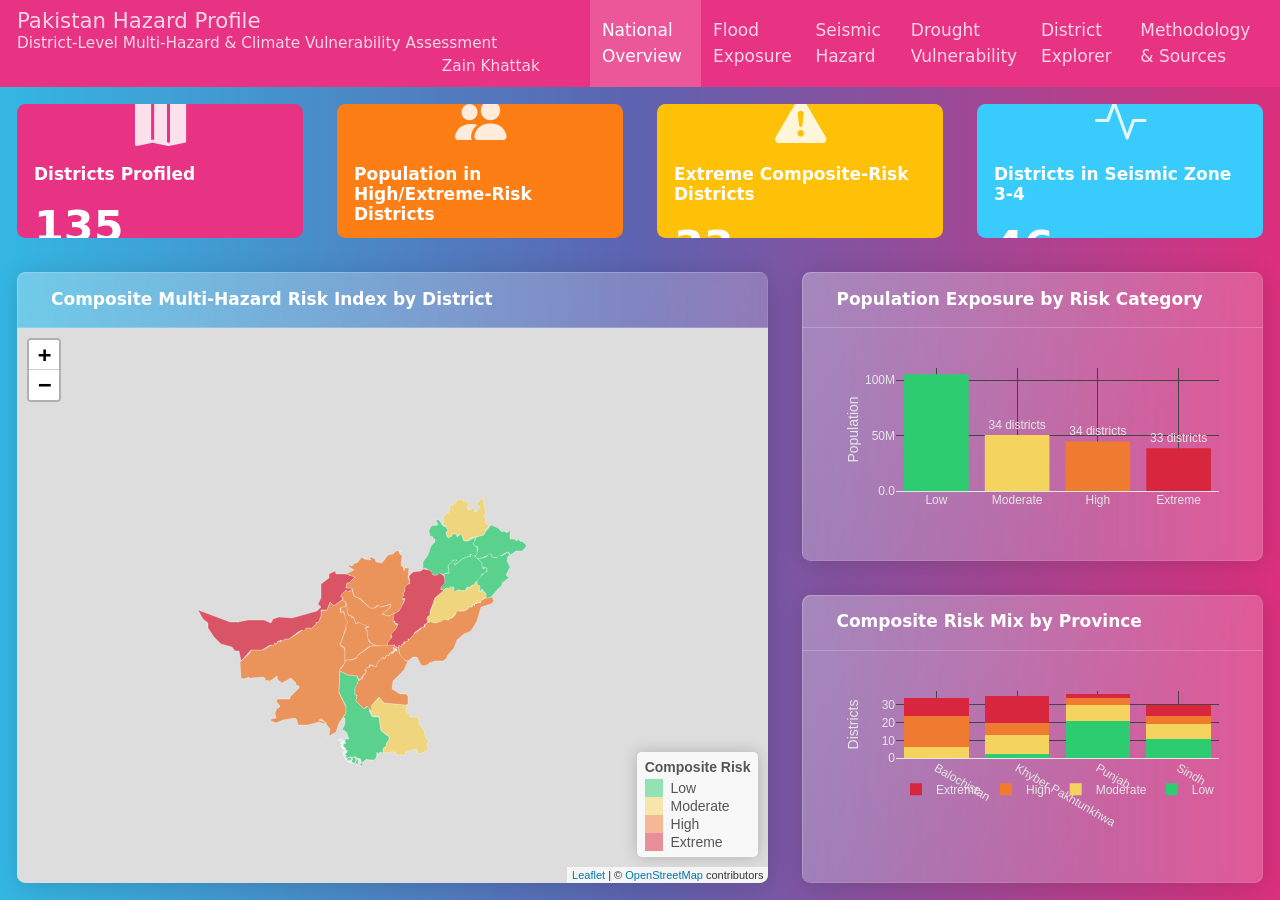
==== index.html @ 12699780 "Built site for gh-pages" ====
<!DOCTYPE html>
<html xmlns="http://www.w3.org/1999/xhtml" lang="en" xml:lang="en"><head>

<meta charset="utf-8">
<meta name="generator" content="quarto-1.9.38">

<meta name="viewport" content="width=device-width, initial-scale=1.0, user-scalable=yes">

<meta name="author" content="Zain Khattak">

<title>Pakistan Hazard Profile</title>
<style>

code{white-space: pre-wrap;}
span.smallcaps{font-variant: small-caps;}
div.columns{display: flex; gap: min(4vw, 1.5em);}
div.column{flex: auto; overflow-x: auto;}
div.hanging-indent{margin-left: 1.5em; text-indent: -1.5em;}
ul.task-list{list-style: none;}
ul.task-list li input[type="checkbox"] {
width: 0.8em;
margin: 0 0.8em 0.2em -1em;  vertical-align: middle;
}
</style>


<script>/*!
 * clipboard.js v2.0.11
 * https://clipboardjs.com/
 *
 * Licensed MIT © Zeno Rocha
 */
!function(t,e){"object"==typeof exports&&"object"==typeof module?module.exports=e():"function"==typeof define&&define.amd?define([],e):"object"==typeof exports?exports.ClipboardJS=e():t.ClipboardJS=e()}(this,function(){return n={686:function(t,e,n){"use strict";n.d(e,{default:function(){return b}});var e=n(279),i=n.n(e),e=n(370),u=n.n(e),e=n(817),r=n.n(e);function c(t){try{return document.execCommand(t)}catch(t){return}}var a=function(t){t=r()(t);return c("cut"),t};function o(t,e){var n,o,t=(n=t,o="rtl"===document.documentElement.getAttribute("dir"),(t=document.createElement("textarea")).style.fontSize="12pt",t.style.border="0",t.style.padding="0",t.style.margin="0",t.style.position="absolute",t.style[o?"right":"left"]="-9999px",o=window.pageYOffset||document.documentElement.scrollTop,t.style.top="".concat(o,"px"),t.setAttribute("readonly",""),t.value=n,t);return e.container.appendChild(t),e=r()(t),c("copy"),t.remove(),e}var f=function(t){var e=1<arguments.length&&void 0!==arguments[1]?arguments[1]:{container:document.body},n="";return"string"==typeof t?n=o(t,e):t instanceof HTMLInputElement&&!["text","search","url","tel","password"].includes(null==t?void 0:t.type)?n=o(t.value,e):(n=r()(t),c("copy")),n};function l(t){return(l="function"==typeof Symbol&&"symbol"==typeof Symbol.iterator?function(t){return typeof t}:function(t){return t&&"function"==typeof Symbol&&t.constructor===Symbol&&t!==Symbol.prototype?"symbol":typeof t})(t)}var s=function(){var t=0<arguments.length&&void 0!==arguments[0]?arguments[0]:{},e=t.action,n=void 0===e?"copy":e,o=t.container,e=t.target,t=t.text;if("copy"!==n&&"cut"!==n)throw new Error('Invalid "action" value, use either "copy" or "cut"');if(void 0!==e){if(!e||"object"!==l(e)||1!==e.nodeType)throw new Error('Invalid "target" value, use a valid Element');if("copy"===n&&e.hasAttribute("disabled"))throw new Error('Invalid "target" attribute. Please use "readonly" instead of "disabled" attribute');if("cut"===n&&(e.hasAttribute("readonly")||e.hasAttribute("disabled")))throw new Error('Invalid "target" attribute. You can\'t cut text from elements with "readonly" or "disabled" attributes')}return t?f(t,{container:o}):e?"cut"===n?a(e):f(e,{container:o}):void 0};function p(t){return(p="function"==typeof Symbol&&"symbol"==typeof Symbol.iterator?function(t){return typeof t}:function(t){return t&&"function"==typeof Symbol&&t.constructor===Symbol&&t!==Symbol.prototype?"symbol":typeof t})(t)}function d(t,e){for(var n=0;n<e.length;n++){var o=e[n];o.enumerable=o.enumerable||!1,o.configurable=!0,"value"in o&&(o.writable=!0),Object.defineProperty(t,o.key,o)}}function y(t,e){return(y=Object.setPrototypeOf||function(t,e){return t.__proto__=e,t})(t,e)}function h(n){var o=function(){if("undefined"==typeof Reflect||!Reflect.construct)return!1;if(Reflect.construct.sham)return!1;if("function"==typeof Proxy)return!0;try{return Date.prototype.toString.call(Reflect.construct(Date,[],function(){})),!0}catch(t){return!1}}();return function(){var t,e=v(n);return t=o?(t=v(this).constructor,Reflect.construct(e,arguments,t)):e.apply(this,arguments),e=this,!(t=t)||"object"!==p(t)&&"function"!=typeof t?function(t){if(void 0!==t)return t;throw new ReferenceError("this hasn't been initialised - super() hasn't been called")}(e):t}}function v(t){return(v=Object.setPrototypeOf?Object.getPrototypeOf:function(t){return t.__proto__||Object.getPrototypeOf(t)})(t)}function m(t,e){t="data-clipboard-".concat(t);if(e.hasAttribute(t))return e.getAttribute(t)}var b=function(){!function(t,e){if("function"!=typeof e&&null!==e)throw new TypeError("Super expression must either be null or a function");t.prototype=Object.create(e&&e.prototype,{constructor:{value:t,writable:!0,configurable:!0}}),e&&y(t,e)}(r,i());var t,e,n,o=h(r);function r(t,e){var n;return function(t){if(!(t instanceof r))throw new TypeError("Cannot call a class as a function")}(this),(n=o.call(this)).resolveOptions(e),n.listenClick(t),n}return t=r,n=[{key:"copy",value:function(t){var e=1<arguments.length&&void 0!==arguments[1]?arguments[1]:{container:document.body};return f(t,e)}},{key:"cut",value:function(t){return a(t)}},{key:"isSupported",value:function(){var t=0<arguments.length&&void 0!==arguments[0]?arguments[0]:["copy","cut"],t="string"==typeof t?[t]:t,e=!!document.queryCommandSupported;return t.forEach(function(t){e=e&&!!document.queryCommandSupported(t)}),e}}],(e=[{key:"resolveOptions",value:function(){var t=0<arguments.length&&void 0!==arguments[0]?arguments[0]:{};this.action="function"==typeof t.action?t.action:this.defaultAction,this.target="function"==typeof t.target?t.target:this.defaultTarget,this.text="function"==typeof t.text?t.text:this.defaultText,this.container="object"===p(t.container)?t.container:document.body}},{key:"listenClick",value:function(t){var e=this;this.listener=u()(t,"click",function(t){return e.onClick(t)})}},{key:"onClick",value:function(t){var e=t.delegateTarget||t.currentTarget,n=this.action(e)||"copy",t=s({action:n,container:this.container,target:this.target(e),text:this.text(e)});this.emit(t?"success":"error",{action:n,text:t,trigger:e,clearSelection:function(){e&&e.focus(),window.getSelection().removeAllRanges()}})}},{key:"defaultAction",value:function(t){return m("action",t)}},{key:"defaultTarget",value:function(t){t=m("target",t);if(t)return document.querySelector(t)}},{key:"defaultText",value:function(t){return m("text",t)}},{key:"destroy",value:function(){this.listener.destroy()}}])&&d(t.prototype,e),n&&d(t,n),r}()},828:function(t){var e;"undefined"==typeof Element||Element.prototype.matches||((e=Element.prototype).matches=e.matchesSelector||e.mozMatchesSelector||e.msMatchesSelector||e.oMatchesSelector||e.webkitMatchesSelector),t.exports=function(t,e){for(;t&&9!==t.nodeType;){if("function"==typeof t.matches&&t.matches(e))return t;t=t.parentNode}}},438:function(t,e,n){var u=n(828);function i(t,e,n,o,r){var i=function(e,n,t,o){return function(t){t.delegateTarget=u(t.target,n),t.delegateTarget&&o.call(e,t)}}.apply(this,arguments);return t.addEventListener(n,i,r),{destroy:function(){t.removeEventListener(n,i,r)}}}t.exports=function(t,e,n,o,r){return"function"==typeof t.addEventListener?i.apply(null,arguments):"function"==typeof n?i.bind(null,document).apply(null,arguments):("string"==typeof t&&(t=document.querySelectorAll(t)),Array.prototype.map.call(t,function(t){return i(t,e,n,o,r)}))}},879:function(t,n){n.node=function(t){return void 0!==t&&t instanceof HTMLElement&&1===t.nodeType},n.nodeList=function(t){var e=Object.prototype.toString.call(t);return void 0!==t&&("[object NodeList]"===e||"[object HTMLCollection]"===e)&&"length"in t&&(0===t.length||n.node(t[0]))},n.string=function(t){return"string"==typeof t||t instanceof String},n.fn=function(t){return"[object Function]"===Object.prototype.toString.call(t)}},370:function(t,e,n){var f=n(879),l=n(438);t.exports=function(t,e,n){if(!t&&!e&&!n)throw new Error("Missing required arguments");if(!f.string(e))throw new TypeError("Second argument must be a String");if(!f.fn(n))throw new TypeError("Third argument must be a Function");if(f.node(t))return c=e,a=n,(u=t).addEventListener(c,a),{destroy:function(){u.removeEventListener(c,a)}};if(f.nodeList(t))return o=t,r=e,i=n,Array.prototype.forEach.call(o,function(t){t.addEventListener(r,i)}),{destroy:function(){Array.prototype.forEach.call(o,function(t){t.removeEventListener(r,i)})}};if(f.string(t))return t=t,e=e,n=n,l(document.body,t,e,n);throw new TypeError("First argument must be a String, HTMLElement, HTMLCollection, or NodeList");var o,r,i,u,c,a}},817:function(t){t.exports=function(t){var e,n="SELECT"===t.nodeName?(t.focus(),t.value):"INPUT"===t.nodeName||"TEXTAREA"===t.nodeName?((e=t.hasAttribute("readonly"))||t.setAttribute("readonly",""),t.select(),t.setSelectionRange(0,t.value.length),e||t.removeAttribute("readonly"),t.value):(t.hasAttribute("contenteditable")&&t.focus(),n=window.getSelection(),(e=document.createRange()).selectNodeContents(t),n.removeAllRanges(),n.addRange(e),n.toString());return n}},279:function(t){function e(){}e.prototype={on:function(t,e,n){var o=this.e||(this.e={});return(o[t]||(o[t]=[])).push({fn:e,ctx:n}),this},once:function(t,e,n){var o=this;function r(){o.off(t,r),e.apply(n,arguments)}return r._=e,this.on(t,r,n)},emit:function(t){for(var e=[].slice.call(arguments,1),n=((this.e||(this.e={}))[t]||[]).slice(),o=0,r=n.length;o<r;o++)n[o].fn.apply(n[o].ctx,e);return this},off:function(t,e){var n=this.e||(this.e={}),o=n[t],r=[];if(o&&e)for(var i=0,u=o.length;i<u;i++)o[i].fn!==e&&o[i].fn._!==e&&r.push(o[i]);return r.length?n[t]=r:delete n[t],this}},t.exports=e,t.exports.TinyEmitter=e}},r={},o.n=function(t){var e=t&&t.__esModule?function(){return t.default}:function(){return t};return o.d(e,{a:e}),e},o.d=function(t,e){for(var n in e)o.o(e,n)&&!o.o(t,n)&&Object.defineProperty(t,n,{enumerable:!0,get:e[n]})},o.o=function(t,e){return Object.prototype.hasOwnProperty.call(t,e)},o(686).default;function o(t){if(r[t])return r[t].exports;var e=r[t]={exports:{}};return n[t](e,e.exports,o),e.exports}var n,r});</script>
<script src="[data-uri]" type="module"></script>
<script src="[data-uri]" type="module"></script>
<script>/**
 * @popperjs/core v2.11.7 - MIT License
 */

!function(e,t){"object"==typeof exports&&"undefined"!=typeof module?t(exports):"function"==typeof define&&define.amd?define(["exports"],t):t((e="undefined"!=typeof globalThis?globalThis:e||self).Popper={})}(this,(function(e){"use strict";function t(e){if(null==e)return window;if("[object Window]"!==e.toString()){var t=e.ownerDocument;return t&&t.defaultView||window}return e}function n(e){return e instanceof t(e).Element||e instanceof Element}function r(e){return e instanceof t(e).HTMLElement||e instanceof HTMLElement}function o(e){return"undefined"!=typeof ShadowRoot&&(e instanceof t(e).ShadowRoot||e instanceof ShadowRoot)}var i=Math.max,a=Math.min,s=Math.round;function f(){var e=navigator.userAgentData;return null!=e&&e.brands&&Array.isArray(e.brands)?e.brands.map((function(e){return e.brand+"/"+e.version})).join(" "):navigator.userAgent}function c(){return!/^((?!chrome|android).)*safari/i.test(f())}function p(e,o,i){void 0===o&&(o=!1),void 0===i&&(i=!1);var a=e.getBoundingClientRect(),f=1,p=1;o&&r(e)&&(f=e.offsetWidth>0&&s(a.width)/e.offsetWidth||1,p=e.offsetHeight>0&&s(a.height)/e.offsetHeight||1);var u=(n(e)?t(e):window).visualViewport,l=!c()&&i,d=(a.left+(l&&u?u.offsetLeft:0))/f,h=(a.top+(l&&u?u.offsetTop:0))/p,m=a.width/f,v=a.height/p;return{width:m,height:v,top:h,right:d+m,bottom:h+v,left:d,x:d,y:h}}function u(e){var n=t(e);return{scrollLeft:n.pageXOffset,scrollTop:n.pageYOffset}}function l(e){return e?(e.nodeName||"").toLowerCase():null}function d(e){return((n(e)?e.ownerDocument:e.document)||window.document).documentElement}function h(e){return p(d(e)).left+u(e).scrollLeft}function m(e){return t(e).getComputedStyle(e)}function v(e){var t=m(e),n=t.overflow,r=t.overflowX,o=t.overflowY;return/auto|scroll|overlay|hidden/.test(n+o+r)}function y(e,n,o){void 0===o&&(o=!1);var i,a,f=r(n),c=r(n)&&function(e){var t=e.getBoundingClientRect(),n=s(t.width)/e.offsetWidth||1,r=s(t.height)/e.offsetHeight||1;return 1!==n||1!==r}(n),m=d(n),y=p(e,c,o),g={scrollLeft:0,scrollTop:0},b={x:0,y:0};return(f||!f&&!o)&&(("body"!==l(n)||v(m))&&(g=(i=n)!==t(i)&&r(i)?{scrollLeft:(a=i).scrollLeft,scrollTop:a.scrollTop}:u(i)),r(n)?((b=p(n,!0)).x+=n.clientLeft,b.y+=n.clientTop):m&&(b.x=h(m))),{x:y.left+g.scrollLeft-b.x,y:y.top+g.scrollTop-b.y,width:y.width,height:y.height}}function g(e){var t=p(e),n=e.offsetWidth,r=e.offsetHeight;return Math.abs(t.width-n)<=1&&(n=t.width),Math.abs(t.height-r)<=1&&(r=t.height),{x:e.offsetLeft,y:e.offsetTop,width:n,height:r}}function b(e){return"html"===l(e)?e:e.assignedSlot||e.parentNode||(o(e)?e.host:null)||d(e)}function x(e){return["html","body","#document"].indexOf(l(e))>=0?e.ownerDocument.body:r(e)&&v(e)?e:x(b(e))}function w(e,n){var r;void 0===n&&(n=[]);var o=x(e),i=o===(null==(r=e.ownerDocument)?void 0:r.body),a=t(o),s=i?[a].concat(a.visualViewport||[],v(o)?o:[]):o,f=n.concat(s);return i?f:f.concat(w(b(s)))}function O(e){return["table","td","th"].indexOf(l(e))>=0}function j(e){return r(e)&&"fixed"!==m(e).position?e.offsetParent:null}function E(e){for(var n=t(e),i=j(e);i&&O(i)&&"static"===m(i).position;)i=j(i);return i&&("html"===l(i)||"body"===l(i)&&"static"===m(i).position)?n:i||function(e){var t=/firefox/i.test(f());if(/Trident/i.test(f())&&r(e)&&"fixed"===m(e).position)return null;var n=b(e);for(o(n)&&(n=n.host);r(n)&&["html","body"].indexOf(l(n))<0;){var i=m(n);if("none"!==i.transform||"none"!==i.perspective||"paint"===i.contain||-1!==["transform","perspective"].indexOf(i.willChange)||t&&"filter"===i.willChange||t&&i.filter&&"none"!==i.filter)return n;n=n.parentNode}return null}(e)||n}var D="top",A="bottom",L="right",P="left",M="auto",k=[D,A,L,P],W="start",B="end",H="viewport",T="popper",R=k.reduce((function(e,t){return e.concat([t+"-"+W,t+"-"+B])}),[]),S=[].concat(k,[M]).reduce((function(e,t){return e.concat([t,t+"-"+W,t+"-"+B])}),[]),V=["beforeRead","read","afterRead","beforeMain","main","afterMain","beforeWrite","write","afterWrite"];function q(e){var t=new Map,n=new Set,r=[];function o(e){n.add(e.name),[].concat(e.requires||[],e.requiresIfExists||[]).forEach((function(e){if(!n.has(e)){var r=t.get(e);r&&o(r)}})),r.push(e)}return e.forEach((function(e){t.set(e.name,e)})),e.forEach((function(e){n.has(e.name)||o(e)})),r}function C(e){return e.split("-")[0]}function N(e,t){var n=t.getRootNode&&t.getRootNode();if(e.contains(t))return!0;if(n&&o(n)){var r=t;do{if(r&&e.isSameNode(r))return!0;r=r.parentNode||r.host}while(r)}return!1}function I(e){return Object.assign({},e,{left:e.x,top:e.y,right:e.x+e.width,bottom:e.y+e.height})}function _(e,r,o){return r===H?I(function(e,n){var r=t(e),o=d(e),i=r.visualViewport,a=o.clientWidth,s=o.clientHeight,f=0,p=0;if(i){a=i.width,s=i.height;var u=c();(u||!u&&"fixed"===n)&&(f=i.offsetLeft,p=i.offsetTop)}return{width:a,height:s,x:f+h(e),y:p}}(e,o)):n(r)?function(e,t){var n=p(e,!1,"fixed"===t);return n.top=n.top+e.clientTop,n.left=n.left+e.clientLeft,n.bottom=n.top+e.clientHeight,n.right=n.left+e.clientWidth,n.width=e.clientWidth,n.height=e.clientHeight,n.x=n.left,n.y=n.top,n}(r,o):I(function(e){var t,n=d(e),r=u(e),o=null==(t=e.ownerDocument)?void 0:t.body,a=i(n.scrollWidth,n.clientWidth,o?o.scrollWidth:0,o?o.clientWidth:0),s=i(n.scrollHeight,n.clientHeight,o?o.scrollHeight:0,o?o.clientHeight:0),f=-r.scrollLeft+h(e),c=-r.scrollTop;return"rtl"===m(o||n).direction&&(f+=i(n.clientWidth,o?o.clientWidth:0)-a),{width:a,height:s,x:f,y:c}}(d(e)))}function F(e,t,o,s){var f="clippingParents"===t?function(e){var t=w(b(e)),o=["absolute","fixed"].indexOf(m(e).position)>=0&&r(e)?E(e):e;return n(o)?t.filter((function(e){return n(e)&&N(e,o)&&"body"!==l(e)})):[]}(e):[].concat(t),c=[].concat(f,[o]),p=c[0],u=c.reduce((function(t,n){var r=_(e,n,s);return t.top=i(r.top,t.top),t.right=a(r.right,t.right),t.bottom=a(r.bottom,t.bottom),t.left=i(r.left,t.left),t}),_(e,p,s));return u.width=u.right-u.left,u.height=u.bottom-u.top,u.x=u.left,u.y=u.top,u}function U(e){return e.split("-")[1]}function z(e){return["top","bottom"].indexOf(e)>=0?"x":"y"}function X(e){var t,n=e.reference,r=e.element,o=e.placement,i=o?C(o):null,a=o?U(o):null,s=n.x+n.width/2-r.width/2,f=n.y+n.height/2-r.height/2;switch(i){case D:t={x:s,y:n.y-r.height};break;case A:t={x:s,y:n.y+n.height};break;case L:t={x:n.x+n.width,y:f};break;case P:t={x:n.x-r.width,y:f};break;default:t={x:n.x,y:n.y}}var c=i?z(i):null;if(null!=c){var p="y"===c?"height":"width";switch(a){case W:t[c]=t[c]-(n[p]/2-r[p]/2);break;case B:t[c]=t[c]+(n[p]/2-r[p]/2)}}return t}function Y(e){return Object.assign({},{top:0,right:0,bottom:0,left:0},e)}function G(e,t){return t.reduce((function(t,n){return t[n]=e,t}),{})}function J(e,t){void 0===t&&(t={});var r=t,o=r.placement,i=void 0===o?e.placement:o,a=r.strategy,s=void 0===a?e.strategy:a,f=r.boundary,c=void 0===f?"clippingParents":f,u=r.rootBoundary,l=void 0===u?H:u,h=r.elementContext,m=void 0===h?T:h,v=r.altBoundary,y=void 0!==v&&v,g=r.padding,b=void 0===g?0:g,x=Y("number"!=typeof b?b:G(b,k)),w=m===T?"reference":T,O=e.rects.popper,j=e.elements[y?w:m],E=F(n(j)?j:j.contextElement||d(e.elements.popper),c,l,s),P=p(e.elements.reference),M=X({reference:P,element:O,strategy:"absolute",placement:i}),W=I(Object.assign({},O,M)),B=m===T?W:P,R={top:E.top-B.top+x.top,bottom:B.bottom-E.bottom+x.bottom,left:E.left-B.left+x.left,right:B.right-E.right+x.right},S=e.modifiersData.offset;if(m===T&&S){var V=S[i];Object.keys(R).forEach((function(e){var t=[L,A].indexOf(e)>=0?1:-1,n=[D,A].indexOf(e)>=0?"y":"x";R[e]+=V[n]*t}))}return R}var K={placement:"bottom",modifiers:[],strategy:"absolute"};function Q(){for(var e=arguments.length,t=new Array(e),n=0;n<e;n++)t[n]=arguments[n];return!t.some((function(e){return!(e&&"function"==typeof e.getBoundingClientRect)}))}function Z(e){void 0===e&&(e={});var t=e,r=t.defaultModifiers,o=void 0===r?[]:r,i=t.defaultOptions,a=void 0===i?K:i;return function(e,t,r){void 0===r&&(r=a);var i,s,f={placement:"bottom",orderedModifiers:[],options:Object.assign({},K,a),modifiersData:{},elements:{reference:e,popper:t},attributes:{},styles:{}},c=[],p=!1,u={state:f,setOptions:function(r){var i="function"==typeof r?r(f.options):r;l(),f.options=Object.assign({},a,f.options,i),f.scrollParents={reference:n(e)?w(e):e.contextElement?w(e.contextElement):[],popper:w(t)};var s,p,d=function(e){var t=q(e);return V.reduce((function(e,n){return e.concat(t.filter((function(e){return e.phase===n})))}),[])}((s=[].concat(o,f.options.modifiers),p=s.reduce((function(e,t){var n=e[t.name];return e[t.name]=n?Object.assign({},n,t,{options:Object.assign({},n.options,t.options),data:Object.assign({},n.data,t.data)}):t,e}),{}),Object.keys(p).map((function(e){return p[e]}))));return f.orderedModifiers=d.filter((function(e){return e.enabled})),f.orderedModifiers.forEach((function(e){var t=e.name,n=e.options,r=void 0===n?{}:n,o=e.effect;if("function"==typeof o){var i=o({state:f,name:t,instance:u,options:r}),a=function(){};c.push(i||a)}})),u.update()},forceUpdate:function(){if(!p){var e=f.elements,t=e.reference,n=e.popper;if(Q(t,n)){f.rects={reference:y(t,E(n),"fixed"===f.options.strategy),popper:g(n)},f.reset=!1,f.placement=f.options.placement,f.orderedModifiers.forEach((function(e){return f.modifiersData[e.name]=Object.assign({},e.data)}));for(var r=0;r<f.orderedModifiers.length;r++)if(!0!==f.reset){var o=f.orderedModifiers[r],i=o.fn,a=o.options,s=void 0===a?{}:a,c=o.name;"function"==typeof i&&(f=i({state:f,options:s,name:c,instance:u})||f)}else f.reset=!1,r=-1}}},update:(i=function(){return new Promise((function(e){u.forceUpdate(),e(f)}))},function(){return s||(s=new Promise((function(e){Promise.resolve().then((function(){s=void 0,e(i())}))}))),s}),destroy:function(){l(),p=!0}};if(!Q(e,t))return u;function l(){c.forEach((function(e){return e()})),c=[]}return u.setOptions(r).then((function(e){!p&&r.onFirstUpdate&&r.onFirstUpdate(e)})),u}}var $={passive:!0};var ee={name:"eventListeners",enabled:!0,phase:"write",fn:function(){},effect:function(e){var n=e.state,r=e.instance,o=e.options,i=o.scroll,a=void 0===i||i,s=o.resize,f=void 0===s||s,c=t(n.elements.popper),p=[].concat(n.scrollParents.reference,n.scrollParents.popper);return a&&p.forEach((function(e){e.addEventListener("scroll",r.update,$)})),f&&c.addEventListener("resize",r.update,$),function(){a&&p.forEach((function(e){e.removeEventListener("scroll",r.update,$)})),f&&c.removeEventListener("resize",r.update,$)}},data:{}};var te={name:"popperOffsets",enabled:!0,phase:"read",fn:function(e){var t=e.state,n=e.name;t.modifiersData[n]=X({reference:t.rects.reference,element:t.rects.popper,strategy:"absolute",placement:t.placement})},data:{}},ne={top:"auto",right:"auto",bottom:"auto",left:"auto"};function re(e){var n,r=e.popper,o=e.popperRect,i=e.placement,a=e.variation,f=e.offsets,c=e.position,p=e.gpuAcceleration,u=e.adaptive,l=e.roundOffsets,h=e.isFixed,v=f.x,y=void 0===v?0:v,g=f.y,b=void 0===g?0:g,x="function"==typeof l?l({x:y,y:b}):{x:y,y:b};y=x.x,b=x.y;var w=f.hasOwnProperty("x"),O=f.hasOwnProperty("y"),j=P,M=D,k=window;if(u){var W=E(r),H="clientHeight",T="clientWidth";if(W===t(r)&&"static"!==m(W=d(r)).position&&"absolute"===c&&(H="scrollHeight",T="scrollWidth"),W=W,i===D||(i===P||i===L)&&a===B)M=A,b-=(h&&W===k&&k.visualViewport?k.visualViewport.height:W[H])-o.height,b*=p?1:-1;if(i===P||(i===D||i===A)&&a===B)j=L,y-=(h&&W===k&&k.visualViewport?k.visualViewport.width:W[T])-o.width,y*=p?1:-1}var R,S=Object.assign({position:c},u&&ne),V=!0===l?function(e,t){var n=e.x,r=e.y,o=t.devicePixelRatio||1;return{x:s(n*o)/o||0,y:s(r*o)/o||0}}({x:y,y:b},t(r)):{x:y,y:b};return y=V.x,b=V.y,p?Object.assign({},S,((R={})[M]=O?"0":"",R[j]=w?"0":"",R.transform=(k.devicePixelRatio||1)<=1?"translate("+y+"px, "+b+"px)":"translate3d("+y+"px, "+b+"px, 0)",R)):Object.assign({},S,((n={})[M]=O?b+"px":"",n[j]=w?y+"px":"",n.transform="",n))}var oe={name:"computeStyles",enabled:!0,phase:"beforeWrite",fn:function(e){var t=e.state,n=e.options,r=n.gpuAcceleration,o=void 0===r||r,i=n.adaptive,a=void 0===i||i,s=n.roundOffsets,f=void 0===s||s,c={placement:C(t.placement),variation:U(t.placement),popper:t.elements.popper,popperRect:t.rects.popper,gpuAcceleration:o,isFixed:"fixed"===t.options.strategy};null!=t.modifiersData.popperOffsets&&(t.styles.popper=Object.assign({},t.styles.popper,re(Object.assign({},c,{offsets:t.modifiersData.popperOffsets,position:t.options.strategy,adaptive:a,roundOffsets:f})))),null!=t.modifiersData.arrow&&(t.styles.arrow=Object.assign({},t.styles.arrow,re(Object.assign({},c,{offsets:t.modifiersData.arrow,position:"absolute",adaptive:!1,roundOffsets:f})))),t.attributes.popper=Object.assign({},t.attributes.popper,{"data-popper-placement":t.placement})},data:{}};var ie={name:"applyStyles",enabled:!0,phase:"write",fn:function(e){var t=e.state;Object.keys(t.elements).forEach((function(e){var n=t.styles[e]||{},o=t.attributes[e]||{},i=t.elements[e];r(i)&&l(i)&&(Object.assign(i.style,n),Object.keys(o).forEach((function(e){var t=o[e];!1===t?i.removeAttribute(e):i.setAttribute(e,!0===t?"":t)})))}))},effect:function(e){var t=e.state,n={popper:{position:t.options.strategy,left:"0",top:"0",margin:"0"},arrow:{position:"absolute"},reference:{}};return Object.assign(t.elements.popper.style,n.popper),t.styles=n,t.elements.arrow&&Object.assign(t.elements.arrow.style,n.arrow),function(){Object.keys(t.elements).forEach((function(e){var o=t.elements[e],i=t.attributes[e]||{},a=Object.keys(t.styles.hasOwnProperty(e)?t.styles[e]:n[e]).reduce((function(e,t){return e[t]="",e}),{});r(o)&&l(o)&&(Object.assign(o.style,a),Object.keys(i).forEach((function(e){o.removeAttribute(e)})))}))}},requires:["computeStyles"]};var ae={name:"offset",enabled:!0,phase:"main",requires:["popperOffsets"],fn:function(e){var t=e.state,n=e.options,r=e.name,o=n.offset,i=void 0===o?[0,0]:o,a=S.reduce((function(e,n){return e[n]=function(e,t,n){var r=C(e),o=[P,D].indexOf(r)>=0?-1:1,i="function"==typeof n?n(Object.assign({},t,{placement:e})):n,a=i[0],s=i[1];return a=a||0,s=(s||0)*o,[P,L].indexOf(r)>=0?{x:s,y:a}:{x:a,y:s}}(n,t.rects,i),e}),{}),s=a[t.placement],f=s.x,c=s.y;null!=t.modifiersData.popperOffsets&&(t.modifiersData.popperOffsets.x+=f,t.modifiersData.popperOffsets.y+=c),t.modifiersData[r]=a}},se={left:"right",right:"left",bottom:"top",top:"bottom"};function fe(e){return e.replace(/left|right|bottom|top/g,(function(e){return se[e]}))}var ce={start:"end",end:"start"};function pe(e){return e.replace(/start|end/g,(function(e){return ce[e]}))}function ue(e,t){void 0===t&&(t={});var n=t,r=n.placement,o=n.boundary,i=n.rootBoundary,a=n.padding,s=n.flipVariations,f=n.allowedAutoPlacements,c=void 0===f?S:f,p=U(r),u=p?s?R:R.filter((function(e){return U(e)===p})):k,l=u.filter((function(e){return c.indexOf(e)>=0}));0===l.length&&(l=u);var d=l.reduce((function(t,n){return t[n]=J(e,{placement:n,boundary:o,rootBoundary:i,padding:a})[C(n)],t}),{});return Object.keys(d).sort((function(e,t){return d[e]-d[t]}))}var le={name:"flip",enabled:!0,phase:"main",fn:function(e){var t=e.state,n=e.options,r=e.name;if(!t.modifiersData[r]._skip){for(var o=n.mainAxis,i=void 0===o||o,a=n.altAxis,s=void 0===a||a,f=n.fallbackPlacements,c=n.padding,p=n.boundary,u=n.rootBoundary,l=n.altBoundary,d=n.flipVariations,h=void 0===d||d,m=n.allowedAutoPlacements,v=t.options.placement,y=C(v),g=f||(y===v||!h?[fe(v)]:function(e){if(C(e)===M)return[];var t=fe(e);return[pe(e),t,pe(t)]}(v)),b=[v].concat(g).reduce((function(e,n){return e.concat(C(n)===M?ue(t,{placement:n,boundary:p,rootBoundary:u,padding:c,flipVariations:h,allowedAutoPlacements:m}):n)}),[]),x=t.rects.reference,w=t.rects.popper,O=new Map,j=!0,E=b[0],k=0;k<b.length;k++){var B=b[k],H=C(B),T=U(B)===W,R=[D,A].indexOf(H)>=0,S=R?"width":"height",V=J(t,{placement:B,boundary:p,rootBoundary:u,altBoundary:l,padding:c}),q=R?T?L:P:T?A:D;x[S]>w[S]&&(q=fe(q));var N=fe(q),I=[];if(i&&I.push(V[H]<=0),s&&I.push(V[q]<=0,V[N]<=0),I.every((function(e){return e}))){E=B,j=!1;break}O.set(B,I)}if(j)for(var _=function(e){var t=b.find((function(t){var n=O.get(t);if(n)return n.slice(0,e).every((function(e){return e}))}));if(t)return E=t,"break"},F=h?3:1;F>0;F--){if("break"===_(F))break}t.placement!==E&&(t.modifiersData[r]._skip=!0,t.placement=E,t.reset=!0)}},requiresIfExists:["offset"],data:{_skip:!1}};function de(e,t,n){return i(e,a(t,n))}var he={name:"preventOverflow",enabled:!0,phase:"main",fn:function(e){var t=e.state,n=e.options,r=e.name,o=n.mainAxis,s=void 0===o||o,f=n.altAxis,c=void 0!==f&&f,p=n.boundary,u=n.rootBoundary,l=n.altBoundary,d=n.padding,h=n.tether,m=void 0===h||h,v=n.tetherOffset,y=void 0===v?0:v,b=J(t,{boundary:p,rootBoundary:u,padding:d,altBoundary:l}),x=C(t.placement),w=U(t.placement),O=!w,j=z(x),M="x"===j?"y":"x",k=t.modifiersData.popperOffsets,B=t.rects.reference,H=t.rects.popper,T="function"==typeof y?y(Object.assign({},t.rects,{placement:t.placement})):y,R="number"==typeof T?{mainAxis:T,altAxis:T}:Object.assign({mainAxis:0,altAxis:0},T),S=t.modifiersData.offset?t.modifiersData.offset[t.placement]:null,V={x:0,y:0};if(k){if(s){var q,N="y"===j?D:P,I="y"===j?A:L,_="y"===j?"height":"width",F=k[j],X=F+b[N],Y=F-b[I],G=m?-H[_]/2:0,K=w===W?B[_]:H[_],Q=w===W?-H[_]:-B[_],Z=t.elements.arrow,$=m&&Z?g(Z):{width:0,height:0},ee=t.modifiersData["arrow#persistent"]?t.modifiersData["arrow#persistent"].padding:{top:0,right:0,bottom:0,left:0},te=ee[N],ne=ee[I],re=de(0,B[_],$[_]),oe=O?B[_]/2-G-re-te-R.mainAxis:K-re-te-R.mainAxis,ie=O?-B[_]/2+G+re+ne+R.mainAxis:Q+re+ne+R.mainAxis,ae=t.elements.arrow&&E(t.elements.arrow),se=ae?"y"===j?ae.clientTop||0:ae.clientLeft||0:0,fe=null!=(q=null==S?void 0:S[j])?q:0,ce=F+ie-fe,pe=de(m?a(X,F+oe-fe-se):X,F,m?i(Y,ce):Y);k[j]=pe,V[j]=pe-F}if(c){var ue,le="x"===j?D:P,he="x"===j?A:L,me=k[M],ve="y"===M?"height":"width",ye=me+b[le],ge=me-b[he],be=-1!==[D,P].indexOf(x),xe=null!=(ue=null==S?void 0:S[M])?ue:0,we=be?ye:me-B[ve]-H[ve]-xe+R.altAxis,Oe=be?me+B[ve]+H[ve]-xe-R.altAxis:ge,je=m&&be?function(e,t,n){var r=de(e,t,n);return r>n?n:r}(we,me,Oe):de(m?we:ye,me,m?Oe:ge);k[M]=je,V[M]=je-me}t.modifiersData[r]=V}},requiresIfExists:["offset"]};var me={name:"arrow",enabled:!0,phase:"main",fn:function(e){var t,n=e.state,r=e.name,o=e.options,i=n.elements.arrow,a=n.modifiersData.popperOffsets,s=C(n.placement),f=z(s),c=[P,L].indexOf(s)>=0?"height":"width";if(i&&a){var p=function(e,t){return Y("number"!=typeof(e="function"==typeof e?e(Object.assign({},t.rects,{placement:t.placement})):e)?e:G(e,k))}(o.padding,n),u=g(i),l="y"===f?D:P,d="y"===f?A:L,h=n.rects.reference[c]+n.rects.reference[f]-a[f]-n.rects.popper[c],m=a[f]-n.rects.reference[f],v=E(i),y=v?"y"===f?v.clientHeight||0:v.clientWidth||0:0,b=h/2-m/2,x=p[l],w=y-u[c]-p[d],O=y/2-u[c]/2+b,j=de(x,O,w),M=f;n.modifiersData[r]=((t={})[M]=j,t.centerOffset=j-O,t)}},effect:function(e){var t=e.state,n=e.options.element,r=void 0===n?"[data-popper-arrow]":n;null!=r&&("string"!=typeof r||(r=t.elements.popper.querySelector(r)))&&N(t.elements.popper,r)&&(t.elements.arrow=r)},requires:["popperOffsets"],requiresIfExists:["preventOverflow"]};function ve(e,t,n){return void 0===n&&(n={x:0,y:0}),{top:e.top-t.height-n.y,right:e.right-t.width+n.x,bottom:e.bottom-t.height+n.y,left:e.left-t.width-n.x}}function ye(e){return[D,L,A,P].some((function(t){return e[t]>=0}))}var ge={name:"hide",enabled:!0,phase:"main",requiresIfExists:["preventOverflow"],fn:function(e){var t=e.state,n=e.name,r=t.rects.reference,o=t.rects.popper,i=t.modifiersData.preventOverflow,a=J(t,{elementContext:"reference"}),s=J(t,{altBoundary:!0}),f=ve(a,r),c=ve(s,o,i),p=ye(f),u=ye(c);t.modifiersData[n]={referenceClippingOffsets:f,popperEscapeOffsets:c,isReferenceHidden:p,hasPopperEscaped:u},t.attributes.popper=Object.assign({},t.attributes.popper,{"data-popper-reference-hidden":p,"data-popper-escaped":u})}},be=Z({defaultModifiers:[ee,te,oe,ie]}),xe=[ee,te,oe,ie,ae,le,he,me,ge],we=Z({defaultModifiers:xe});e.applyStyles=ie,e.arrow=me,e.computeStyles=oe,e.createPopper=we,e.createPopperLite=be,e.defaultModifiers=xe,e.detectOverflow=J,e.eventListeners=ee,e.flip=le,e.hide=ge,e.offset=ae,e.popperGenerator=Z,e.popperOffsets=te,e.preventOverflow=he,Object.defineProperty(e,"__esModule",{value:!0})}));

</script>
<script>!function(e,t){"object"==typeof exports&&"undefined"!=typeof module?module.exports=t(require("@popperjs/core")):"function"==typeof define&&define.amd?define(["@popperjs/core"],t):(e=e||self).tippy=t(e.Popper)}(this,(function(e){"use strict";var t={passive:!0,capture:!0},n=function(){return document.body};function r(e,t,n){if(Array.isArray(e)){var r=e[t];return null==r?Array.isArray(n)?n[t]:n:r}return e}function o(e,t){var n={}.toString.call(e);return 0===n.indexOf("[object")&&n.indexOf(t+"]")>-1}function i(e,t){return"function"==typeof e?e.apply(void 0,t):e}function a(e,t){return 0===t?e:function(r){clearTimeout(n),n=setTimeout((function(){e(r)}),t)};var n}function s(e,t){var n=Object.assign({},e);return t.forEach((function(e){delete n[e]})),n}function u(e){return[].concat(e)}function c(e,t){-1===e.indexOf(t)&&e.push(t)}function p(e){return e.split("-")[0]}function f(e){return[].slice.call(e)}function l(e){return Object.keys(e).reduce((function(t,n){return void 0!==e[n]&&(t[n]=e[n]),t}),{})}function d(){return document.createElement("div")}function v(e){return["Element","Fragment"].some((function(t){return o(e,t)}))}function m(e){return o(e,"MouseEvent")}function g(e){return!(!e||!e._tippy||e._tippy.reference!==e)}function h(e){return v(e)?[e]:function(e){return o(e,"NodeList")}(e)?f(e):Array.isArray(e)?e:f(document.querySelectorAll(e))}function b(e,t){e.forEach((function(e){e&&(e.style.transitionDuration=t+"ms")}))}function y(e,t){e.forEach((function(e){e&&e.setAttribute("data-state",t)}))}function w(e){var t,n=u(e)[0];return null!=n&&null!=(t=n.ownerDocument)&&t.body?n.ownerDocument:document}function E(e,t,n){var r=t+"EventListener";["transitionend","webkitTransitionEnd"].forEach((function(t){e[r](t,n)}))}function O(e,t){for(var n=t;n;){var r;if(e.contains(n))return!0;n=null==n.getRootNode||null==(r=n.getRootNode())?void 0:r.host}return!1}var x={isTouch:!1},C=0;function T(){x.isTouch||(x.isTouch=!0,window.performance&&document.addEventListener("mousemove",A))}function A(){var e=performance.now();e-C<20&&(x.isTouch=!1,document.removeEventListener("mousemove",A)),C=e}function L(){var e=document.activeElement;if(g(e)){var t=e._tippy;e.blur&&!t.state.isVisible&&e.blur()}}var D=!!("undefined"!=typeof window&&"undefined"!=typeof document)&&!!window.msCrypto,R=Object.assign({appendTo:n,aria:{content:"auto",expanded:"auto"},delay:0,duration:[300,250],getReferenceClientRect:null,hideOnClick:!0,ignoreAttributes:!1,interactive:!1,interactiveBorder:2,interactiveDebounce:0,moveTransition:"",offset:[0,10],onAfterUpdate:function(){},onBeforeUpdate:function(){},onCreate:function(){},onDestroy:function(){},onHidden:function(){},onHide:function(){},onMount:function(){},onShow:function(){},onShown:function(){},onTrigger:function(){},onUntrigger:function(){},onClickOutside:function(){},placement:"top",plugins:[],popperOptions:{},render:null,showOnCreate:!1,touch:!0,trigger:"mouseenter focus",triggerTarget:null},{animateFill:!1,followCursor:!1,inlinePositioning:!1,sticky:!1},{allowHTML:!1,animation:"fade",arrow:!0,content:"",inertia:!1,maxWidth:350,role:"tooltip",theme:"",zIndex:9999}),k=Object.keys(R);function P(e){var t=(e.plugins||[]).reduce((function(t,n){var r,o=n.name,i=n.defaultValue;o&&(t[o]=void 0!==e[o]?e[o]:null!=(r=R[o])?r:i);return t}),{});return Object.assign({},e,t)}function j(e,t){var n=Object.assign({},t,{content:i(t.content,[e])},t.ignoreAttributes?{}:function(e,t){return(t?Object.keys(P(Object.assign({},R,{plugins:t}))):k).reduce((function(t,n){var r=(e.getAttribute("data-tippy-"+n)||"").trim();if(!r)return t;if("content"===n)t[n]=r;else try{t[n]=JSON.parse(r)}catch(e){t[n]=r}return t}),{})}(e,t.plugins));return n.aria=Object.assign({},R.aria,n.aria),n.aria={expanded:"auto"===n.aria.expanded?t.interactive:n.aria.expanded,content:"auto"===n.aria.content?t.interactive?null:"describedby":n.aria.content},n}function M(e,t){e.innerHTML=t}function V(e){var t=d();return!0===e?t.className="tippy-arrow":(t.className="tippy-svg-arrow",v(e)?t.appendChild(e):M(t,e)),t}function I(e,t){v(t.content)?(M(e,""),e.appendChild(t.content)):"function"!=typeof t.content&&(t.allowHTML?M(e,t.content):e.textContent=t.content)}function S(e){var t=e.firstElementChild,n=f(t.children);return{box:t,content:n.find((function(e){return e.classList.contains("tippy-content")})),arrow:n.find((function(e){return e.classList.contains("tippy-arrow")||e.classList.contains("tippy-svg-arrow")})),backdrop:n.find((function(e){return e.classList.contains("tippy-backdrop")}))}}function N(e){var t=d(),n=d();n.className="tippy-box",n.setAttribute("data-state","hidden"),n.setAttribute("tabindex","-1");var r=d();function o(n,r){var o=S(t),i=o.box,a=o.content,s=o.arrow;r.theme?i.setAttribute("data-theme",r.theme):i.removeAttribute("data-theme"),"string"==typeof r.animation?i.setAttribute("data-animation",r.animation):i.removeAttribute("data-animation"),r.inertia?i.setAttribute("data-inertia",""):i.removeAttribute("data-inertia"),i.style.maxWidth="number"==typeof r.maxWidth?r.maxWidth+"px":r.maxWidth,r.role?i.setAttribute("role",r.role):i.removeAttribute("role"),n.content===r.content&&n.allowHTML===r.allowHTML||I(a,e.props),r.arrow?s?n.arrow!==r.arrow&&(i.removeChild(s),i.appendChild(V(r.arrow))):i.appendChild(V(r.arrow)):s&&i.removeChild(s)}return r.className="tippy-content",r.setAttribute("data-state","hidden"),I(r,e.props),t.appendChild(n),n.appendChild(r),o(e.props,e.props),{popper:t,onUpdate:o}}N.$$tippy=!0;var B=1,H=[],U=[];function _(o,s){var v,g,h,C,T,A,L,k,M=j(o,Object.assign({},R,P(l(s)))),V=!1,I=!1,N=!1,_=!1,F=[],W=a(we,M.interactiveDebounce),X=B++,Y=(k=M.plugins).filter((function(e,t){return k.indexOf(e)===t})),$={id:X,reference:o,popper:d(),popperInstance:null,props:M,state:{isEnabled:!0,isVisible:!1,isDestroyed:!1,isMounted:!1,isShown:!1},plugins:Y,clearDelayTimeouts:function(){clearTimeout(v),clearTimeout(g),cancelAnimationFrame(h)},setProps:function(e){if($.state.isDestroyed)return;ae("onBeforeUpdate",[$,e]),be();var t=$.props,n=j(o,Object.assign({},t,l(e),{ignoreAttributes:!0}));$.props=n,he(),t.interactiveDebounce!==n.interactiveDebounce&&(ce(),W=a(we,n.interactiveDebounce));t.triggerTarget&&!n.triggerTarget?u(t.triggerTarget).forEach((function(e){e.removeAttribute("aria-expanded")})):n.triggerTarget&&o.removeAttribute("aria-expanded");ue(),ie(),J&&J(t,n);$.popperInstance&&(Ce(),Ae().forEach((function(e){requestAnimationFrame(e._tippy.popperInstance.forceUpdate)})));ae("onAfterUpdate",[$,e])},setContent:function(e){$.setProps({content:e})},show:function(){var e=$.state.isVisible,t=$.state.isDestroyed,o=!$.state.isEnabled,a=x.isTouch&&!$.props.touch,s=r($.props.duration,0,R.duration);if(e||t||o||a)return;if(te().hasAttribute("disabled"))return;if(ae("onShow",[$],!1),!1===$.props.onShow($))return;$.state.isVisible=!0,ee()&&(z.style.visibility="visible");ie(),de(),$.state.isMounted||(z.style.transition="none");if(ee()){var u=re(),p=u.box,f=u.content;b([p,f],0)}A=function(){var e;if($.state.isVisible&&!_){if(_=!0,z.offsetHeight,z.style.transition=$.props.moveTransition,ee()&&$.props.animation){var t=re(),n=t.box,r=t.content;b([n,r],s),y([n,r],"visible")}se(),ue(),c(U,$),null==(e=$.popperInstance)||e.forceUpdate(),ae("onMount",[$]),$.props.animation&&ee()&&function(e,t){me(e,t)}(s,(function(){$.state.isShown=!0,ae("onShown",[$])}))}},function(){var e,t=$.props.appendTo,r=te();e=$.props.interactive&&t===n||"parent"===t?r.parentNode:i(t,[r]);e.contains(z)||e.appendChild(z);$.state.isMounted=!0,Ce()}()},hide:function(){var e=!$.state.isVisible,t=$.state.isDestroyed,n=!$.state.isEnabled,o=r($.props.duration,1,R.duration);if(e||t||n)return;if(ae("onHide",[$],!1),!1===$.props.onHide($))return;$.state.isVisible=!1,$.state.isShown=!1,_=!1,V=!1,ee()&&(z.style.visibility="hidden");if(ce(),ve(),ie(!0),ee()){var i=re(),a=i.box,s=i.content;$.props.animation&&(b([a,s],o),y([a,s],"hidden"))}se(),ue(),$.props.animation?ee()&&function(e,t){me(e,(function(){!$.state.isVisible&&z.parentNode&&z.parentNode.contains(z)&&t()}))}(o,$.unmount):$.unmount()},hideWithInteractivity:function(e){ne().addEventListener("mousemove",W),c(H,W),W(e)},enable:function(){$.state.isEnabled=!0},disable:function(){$.hide(),$.state.isEnabled=!1},unmount:function(){$.state.isVisible&&$.hide();if(!$.state.isMounted)return;Te(),Ae().forEach((function(e){e._tippy.unmount()})),z.parentNode&&z.parentNode.removeChild(z);U=U.filter((function(e){return e!==$})),$.state.isMounted=!1,ae("onHidden",[$])},destroy:function(){if($.state.isDestroyed)return;$.clearDelayTimeouts(),$.unmount(),be(),delete o._tippy,$.state.isDestroyed=!0,ae("onDestroy",[$])}};if(!M.render)return $;var q=M.render($),z=q.popper,J=q.onUpdate;z.setAttribute("data-tippy-root",""),z.id="tippy-"+$.id,$.popper=z,o._tippy=$,z._tippy=$;var G=Y.map((function(e){return e.fn($)})),K=o.hasAttribute("aria-expanded");return he(),ue(),ie(),ae("onCreate",[$]),M.showOnCreate&&Le(),z.addEventListener("mouseenter",(function(){$.props.interactive&&$.state.isVisible&&$.clearDelayTimeouts()})),z.addEventListener("mouseleave",(function(){$.props.interactive&&$.props.trigger.indexOf("mouseenter")>=0&&ne().addEventListener("mousemove",W)})),$;function Q(){var e=$.props.touch;return Array.isArray(e)?e:[e,0]}function Z(){return"hold"===Q()[0]}function ee(){var e;return!(null==(e=$.props.render)||!e.$$tippy)}function te(){return L||o}function ne(){var e=te().parentNode;return e?w(e):document}function re(){return S(z)}function oe(e){return $.state.isMounted&&!$.state.isVisible||x.isTouch||C&&"focus"===C.type?0:r($.props.delay,e?0:1,R.delay)}function ie(e){void 0===e&&(e=!1),z.style.pointerEvents=$.props.interactive&&!e?"":"none",z.style.zIndex=""+$.props.zIndex}function ae(e,t,n){var r;(void 0===n&&(n=!0),G.forEach((function(n){n[e]&&n[e].apply(n,t)})),n)&&(r=$.props)[e].apply(r,t)}function se(){var e=$.props.aria;if(e.content){var t="aria-"+e.content,n=z.id;u($.props.triggerTarget||o).forEach((function(e){var r=e.getAttribute(t);if($.state.isVisible)e.setAttribute(t,r?r+" "+n:n);else{var o=r&&r.replace(n,"").trim();o?e.setAttribute(t,o):e.removeAttribute(t)}}))}}function ue(){!K&&$.props.aria.expanded&&u($.props.triggerTarget||o).forEach((function(e){$.props.interactive?e.setAttribute("aria-expanded",$.state.isVisible&&e===te()?"true":"false"):e.removeAttribute("aria-expanded")}))}function ce(){ne().removeEventListener("mousemove",W),H=H.filter((function(e){return e!==W}))}function pe(e){if(!x.isTouch||!N&&"mousedown"!==e.type){var t=e.composedPath&&e.composedPath()[0]||e.target;if(!$.props.interactive||!O(z,t)){if(u($.props.triggerTarget||o).some((function(e){return O(e,t)}))){if(x.isTouch)return;if($.state.isVisible&&$.props.trigger.indexOf("click")>=0)return}else ae("onClickOutside",[$,e]);!0===$.props.hideOnClick&&($.clearDelayTimeouts(),$.hide(),I=!0,setTimeout((function(){I=!1})),$.state.isMounted||ve())}}}function fe(){N=!0}function le(){N=!1}function de(){var e=ne();e.addEventListener("mousedown",pe,!0),e.addEventListener("touchend",pe,t),e.addEventListener("touchstart",le,t),e.addEventListener("touchmove",fe,t)}function ve(){var e=ne();e.removeEventListener("mousedown",pe,!0),e.removeEventListener("touchend",pe,t),e.removeEventListener("touchstart",le,t),e.removeEventListener("touchmove",fe,t)}function me(e,t){var n=re().box;function r(e){e.target===n&&(E(n,"remove",r),t())}if(0===e)return t();E(n,"remove",T),E(n,"add",r),T=r}function ge(e,t,n){void 0===n&&(n=!1),u($.props.triggerTarget||o).forEach((function(r){r.addEventListener(e,t,n),F.push({node:r,eventType:e,handler:t,options:n})}))}function he(){var e;Z()&&(ge("touchstart",ye,{passive:!0}),ge("touchend",Ee,{passive:!0})),(e=$.props.trigger,e.split(/\s+/).filter(Boolean)).forEach((function(e){if("manual"!==e)switch(ge(e,ye),e){case"mouseenter":ge("mouseleave",Ee);break;case"focus":ge(D?"focusout":"blur",Oe);break;case"focusin":ge("focusout",Oe)}}))}function be(){F.forEach((function(e){var t=e.node,n=e.eventType,r=e.handler,o=e.options;t.removeEventListener(n,r,o)})),F=[]}function ye(e){var t,n=!1;if($.state.isEnabled&&!xe(e)&&!I){var r="focus"===(null==(t=C)?void 0:t.type);C=e,L=e.currentTarget,ue(),!$.state.isVisible&&m(e)&&H.forEach((function(t){return t(e)})),"click"===e.type&&($.props.trigger.indexOf("mouseenter")<0||V)&&!1!==$.props.hideOnClick&&$.state.isVisible?n=!0:Le(e),"click"===e.type&&(V=!n),n&&!r&&De(e)}}function we(e){var t=e.target,n=te().contains(t)||z.contains(t);"mousemove"===e.type&&n||function(e,t){var n=t.clientX,r=t.clientY;return e.every((function(e){var t=e.popperRect,o=e.popperState,i=e.props.interactiveBorder,a=p(o.placement),s=o.modifiersData.offset;if(!s)return!0;var u="bottom"===a?s.top.y:0,c="top"===a?s.bottom.y:0,f="right"===a?s.left.x:0,l="left"===a?s.right.x:0,d=t.top-r+u>i,v=r-t.bottom-c>i,m=t.left-n+f>i,g=n-t.right-l>i;return d||v||m||g}))}(Ae().concat(z).map((function(e){var t,n=null==(t=e._tippy.popperInstance)?void 0:t.state;return n?{popperRect:e.getBoundingClientRect(),popperState:n,props:M}:null})).filter(Boolean),e)&&(ce(),De(e))}function Ee(e){xe(e)||$.props.trigger.indexOf("click")>=0&&V||($.props.interactive?$.hideWithInteractivity(e):De(e))}function Oe(e){$.props.trigger.indexOf("focusin")<0&&e.target!==te()||$.props.interactive&&e.relatedTarget&&z.contains(e.relatedTarget)||De(e)}function xe(e){return!!x.isTouch&&Z()!==e.type.indexOf("touch")>=0}function Ce(){Te();var t=$.props,n=t.popperOptions,r=t.placement,i=t.offset,a=t.getReferenceClientRect,s=t.moveTransition,u=ee()?S(z).arrow:null,c=a?{getBoundingClientRect:a,contextElement:a.contextElement||te()}:o,p=[{name:"offset",options:{offset:i}},{name:"preventOverflow",options:{padding:{top:2,bottom:2,left:5,right:5}}},{name:"flip",options:{padding:5}},{name:"computeStyles",options:{adaptive:!s}},{name:"$$tippy",enabled:!0,phase:"beforeWrite",requires:["computeStyles"],fn:function(e){var t=e.state;if(ee()){var n=re().box;["placement","reference-hidden","escaped"].forEach((function(e){"placement"===e?n.setAttribute("data-placement",t.placement):t.attributes.popper["data-popper-"+e]?n.setAttribute("data-"+e,""):n.removeAttribute("data-"+e)})),t.attributes.popper={}}}}];ee()&&u&&p.push({name:"arrow",options:{element:u,padding:3}}),p.push.apply(p,(null==n?void 0:n.modifiers)||[]),$.popperInstance=e.createPopper(c,z,Object.assign({},n,{placement:r,onFirstUpdate:A,modifiers:p}))}function Te(){$.popperInstance&&($.popperInstance.destroy(),$.popperInstance=null)}function Ae(){return f(z.querySelectorAll("[data-tippy-root]"))}function Le(e){$.clearDelayTimeouts(),e&&ae("onTrigger",[$,e]),de();var t=oe(!0),n=Q(),r=n[0],o=n[1];x.isTouch&&"hold"===r&&o&&(t=o),t?v=setTimeout((function(){$.show()}),t):$.show()}function De(e){if($.clearDelayTimeouts(),ae("onUntrigger",[$,e]),$.state.isVisible){if(!($.props.trigger.indexOf("mouseenter")>=0&&$.props.trigger.indexOf("click")>=0&&["mouseleave","mousemove"].indexOf(e.type)>=0&&V)){var t=oe(!1);t?g=setTimeout((function(){$.state.isVisible&&$.hide()}),t):h=requestAnimationFrame((function(){$.hide()}))}}else ve()}}function F(e,n){void 0===n&&(n={});var r=R.plugins.concat(n.plugins||[]);document.addEventListener("touchstart",T,t),window.addEventListener("blur",L);var o=Object.assign({},n,{plugins:r}),i=h(e).reduce((function(e,t){var n=t&&_(t,o);return n&&e.push(n),e}),[]);return v(e)?i[0]:i}F.defaultProps=R,F.setDefaultProps=function(e){Object.keys(e).forEach((function(t){R[t]=e[t]}))},F.currentInput=x;var W=Object.assign({},e.applyStyles,{effect:function(e){var t=e.state,n={popper:{position:t.options.strategy,left:"0",top:"0",margin:"0"},arrow:{position:"absolute"},reference:{}};Object.assign(t.elements.popper.style,n.popper),t.styles=n,t.elements.arrow&&Object.assign(t.elements.arrow.style,n.arrow)}}),X={mouseover:"mouseenter",focusin:"focus",click:"click"};var Y={name:"animateFill",defaultValue:!1,fn:function(e){var t;if(null==(t=e.props.render)||!t.$$tippy)return{};var n=S(e.popper),r=n.box,o=n.content,i=e.props.animateFill?function(){var e=d();return e.className="tippy-backdrop",y([e],"hidden"),e}():null;return{onCreate:function(){i&&(r.insertBefore(i,r.firstElementChild),r.setAttribute("data-animatefill",""),r.style.overflow="hidden",e.setProps({arrow:!1,animation:"shift-away"}))},onMount:function(){if(i){var e=r.style.transitionDuration,t=Number(e.replace("ms",""));o.style.transitionDelay=Math.round(t/10)+"ms",i.style.transitionDuration=e,y([i],"visible")}},onShow:function(){i&&(i.style.transitionDuration="0ms")},onHide:function(){i&&y([i],"hidden")}}}};var $={clientX:0,clientY:0},q=[];function z(e){var t=e.clientX,n=e.clientY;$={clientX:t,clientY:n}}var J={name:"followCursor",defaultValue:!1,fn:function(e){var t=e.reference,n=w(e.props.triggerTarget||t),r=!1,o=!1,i=!0,a=e.props;function s(){return"initial"===e.props.followCursor&&e.state.isVisible}function u(){n.addEventListener("mousemove",f)}function c(){n.removeEventListener("mousemove",f)}function p(){r=!0,e.setProps({getReferenceClientRect:null}),r=!1}function f(n){var r=!n.target||t.contains(n.target),o=e.props.followCursor,i=n.clientX,a=n.clientY,s=t.getBoundingClientRect(),u=i-s.left,c=a-s.top;!r&&e.props.interactive||e.setProps({getReferenceClientRect:function(){var e=t.getBoundingClientRect(),n=i,r=a;"initial"===o&&(n=e.left+u,r=e.top+c);var s="horizontal"===o?e.top:r,p="vertical"===o?e.right:n,f="horizontal"===o?e.bottom:r,l="vertical"===o?e.left:n;return{width:p-l,height:f-s,top:s,right:p,bottom:f,left:l}}})}function l(){e.props.followCursor&&(q.push({instance:e,doc:n}),function(e){e.addEventListener("mousemove",z)}(n))}function d(){0===(q=q.filter((function(t){return t.instance!==e}))).filter((function(e){return e.doc===n})).length&&function(e){e.removeEventListener("mousemove",z)}(n)}return{onCreate:l,onDestroy:d,onBeforeUpdate:function(){a=e.props},onAfterUpdate:function(t,n){var i=n.followCursor;r||void 0!==i&&a.followCursor!==i&&(d(),i?(l(),!e.state.isMounted||o||s()||u()):(c(),p()))},onMount:function(){e.props.followCursor&&!o&&(i&&(f($),i=!1),s()||u())},onTrigger:function(e,t){m(t)&&($={clientX:t.clientX,clientY:t.clientY}),o="focus"===t.type},onHidden:function(){e.props.followCursor&&(p(),c(),i=!0)}}}};var G={name:"inlinePositioning",defaultValue:!1,fn:function(e){var t,n=e.reference;var r=-1,o=!1,i=[],a={name:"tippyInlinePositioning",enabled:!0,phase:"afterWrite",fn:function(o){var a=o.state;e.props.inlinePositioning&&(-1!==i.indexOf(a.placement)&&(i=[]),t!==a.placement&&-1===i.indexOf(a.placement)&&(i.push(a.placement),e.setProps({getReferenceClientRect:function(){return function(e){return function(e,t,n,r){if(n.length<2||null===e)return t;if(2===n.length&&r>=0&&n[0].left>n[1].right)return n[r]||t;switch(e){case"top":case"bottom":var o=n[0],i=n[n.length-1],a="top"===e,s=o.top,u=i.bottom,c=a?o.left:i.left,p=a?o.right:i.right;return{top:s,bottom:u,left:c,right:p,width:p-c,height:u-s};case"left":case"right":var f=Math.min.apply(Math,n.map((function(e){return e.left}))),l=Math.max.apply(Math,n.map((function(e){return e.right}))),d=n.filter((function(t){return"left"===e?t.left===f:t.right===l})),v=d[0].top,m=d[d.length-1].bottom;return{top:v,bottom:m,left:f,right:l,width:l-f,height:m-v};default:return t}}(p(e),n.getBoundingClientRect(),f(n.getClientRects()),r)}(a.placement)}})),t=a.placement)}};function s(){var t;o||(t=function(e,t){var n;return{popperOptions:Object.assign({},e.popperOptions,{modifiers:[].concat(((null==(n=e.popperOptions)?void 0:n.modifiers)||[]).filter((function(e){return e.name!==t.name})),[t])})}}(e.props,a),o=!0,e.setProps(t),o=!1)}return{onCreate:s,onAfterUpdate:s,onTrigger:function(t,n){if(m(n)){var o=f(e.reference.getClientRects()),i=o.find((function(e){return e.left-2<=n.clientX&&e.right+2>=n.clientX&&e.top-2<=n.clientY&&e.bottom+2>=n.clientY})),a=o.indexOf(i);r=a>-1?a:r}},onHidden:function(){r=-1}}}};var K={name:"sticky",defaultValue:!1,fn:function(e){var t=e.reference,n=e.popper;function r(t){return!0===e.props.sticky||e.props.sticky===t}var o=null,i=null;function a(){var s=r("reference")?(e.popperInstance?e.popperInstance.state.elements.reference:t).getBoundingClientRect():null,u=r("popper")?n.getBoundingClientRect():null;(s&&Q(o,s)||u&&Q(i,u))&&e.popperInstance&&e.popperInstance.update(),o=s,i=u,e.state.isMounted&&requestAnimationFrame(a)}return{onMount:function(){e.props.sticky&&a()}}}};function Q(e,t){return!e||!t||(e.top!==t.top||e.right!==t.right||e.bottom!==t.bottom||e.left!==t.left)}return F.setDefaultProps({plugins:[Y,J,G,K],render:N}),F.createSingleton=function(e,t){var n;void 0===t&&(t={});var r,o=e,i=[],a=[],c=t.overrides,p=[],f=!1;function l(){a=o.map((function(e){return u(e.props.triggerTarget||e.reference)})).reduce((function(e,t){return e.concat(t)}),[])}function v(){i=o.map((function(e){return e.reference}))}function m(e){o.forEach((function(t){e?t.enable():t.disable()}))}function g(e){return o.map((function(t){var n=t.setProps;return t.setProps=function(o){n(o),t.reference===r&&e.setProps(o)},function(){t.setProps=n}}))}function h(e,t){var n=a.indexOf(t);if(t!==r){r=t;var s=(c||[]).concat("content").reduce((function(e,t){return e[t]=o[n].props[t],e}),{});e.setProps(Object.assign({},s,{getReferenceClientRect:"function"==typeof s.getReferenceClientRect?s.getReferenceClientRect:function(){var e;return null==(e=i[n])?void 0:e.getBoundingClientRect()}}))}}m(!1),v(),l();var b={fn:function(){return{onDestroy:function(){m(!0)},onHidden:function(){r=null},onClickOutside:function(e){e.props.showOnCreate&&!f&&(f=!0,r=null)},onShow:function(e){e.props.showOnCreate&&!f&&(f=!0,h(e,i[0]))},onTrigger:function(e,t){h(e,t.currentTarget)}}}},y=F(d(),Object.assign({},s(t,["overrides"]),{plugins:[b].concat(t.plugins||[]),triggerTarget:a,popperOptions:Object.assign({},t.popperOptions,{modifiers:[].concat((null==(n=t.popperOptions)?void 0:n.modifiers)||[],[W])})})),w=y.show;y.show=function(e){if(w(),!r&&null==e)return h(y,i[0]);if(!r||null!=e){if("number"==typeof e)return i[e]&&h(y,i[e]);if(o.indexOf(e)>=0){var t=e.reference;return h(y,t)}return i.indexOf(e)>=0?h(y,e):void 0}},y.showNext=function(){var e=i[0];if(!r)return y.show(0);var t=i.indexOf(r);y.show(i[t+1]||e)},y.showPrevious=function(){var e=i[i.length-1];if(!r)return y.show(e);var t=i.indexOf(r),n=i[t-1]||e;y.show(n)};var E=y.setProps;return y.setProps=function(e){c=e.overrides||c,E(e)},y.setInstances=function(e){m(!0),p.forEach((function(e){return e()})),o=e,m(!1),v(),l(),p=g(y),y.setProps({triggerTarget:a})},p=g(y),y},F.delegate=function(e,n){var r=[],o=[],i=!1,a=n.target,c=s(n,["target"]),p=Object.assign({},c,{trigger:"manual",touch:!1}),f=Object.assign({touch:R.touch},c,{showOnCreate:!0}),l=F(e,p);function d(e){if(e.target&&!i){var t=e.target.closest(a);if(t){var r=t.getAttribute("data-tippy-trigger")||n.trigger||R.trigger;if(!t._tippy&&!("touchstart"===e.type&&"boolean"==typeof f.touch||"touchstart"!==e.type&&r.indexOf(X[e.type])<0)){var s=F(t,f);s&&(o=o.concat(s))}}}}function v(e,t,n,o){void 0===o&&(o=!1),e.addEventListener(t,n,o),r.push({node:e,eventType:t,handler:n,options:o})}return u(l).forEach((function(e){var n=e.destroy,a=e.enable,s=e.disable;e.destroy=function(e){void 0===e&&(e=!0),e&&o.forEach((function(e){e.destroy()})),o=[],r.forEach((function(e){var t=e.node,n=e.eventType,r=e.handler,o=e.options;t.removeEventListener(n,r,o)})),r=[],n()},e.enable=function(){a(),o.forEach((function(e){return e.enable()})),i=!1},e.disable=function(){s(),o.forEach((function(e){return e.disable()})),i=!0},function(e){var n=e.reference;v(n,"touchstart",d,t),v(n,"mouseover",d),v(n,"focusin",d),v(n,"click",d)}(e)})),l},F.hideAll=function(e){var t=void 0===e?{}:e,n=t.exclude,r=t.duration;U.forEach((function(e){var t=!1;if(n&&(t=g(n)?e.reference===n:e.popper===n.popper),!t){var o=e.props.duration;e.setProps({duration:r}),e.hide(),e.state.isDestroyed||e.setProps({duration:o})}}))},F.roundArrow='<svg width="16" height="6" xmlns="http://www.w3.org/2000/svg"><path d="M0 6s1.796-.013 4.67-3.615C5.851.9 6.93.006 8 0c1.07-.006 2.148.887 3.343 2.385C14.233 6.005 16 6 16 6H0z"></svg>',F}));

</script>
<script>// @license magnet:?xt=urn:btih:d3d9a9a6595521f9666a5e94cc830dab83b65699&dn=expat.txt Expat
//
// AnchorJS - v5.0.0 - 2023-01-18
// https://www.bryanbraun.com/anchorjs/
// Copyright (c) 2023 Bryan Braun; Licensed MIT
//
// @license magnet:?xt=urn:btih:d3d9a9a6595521f9666a5e94cc830dab83b65699&dn=expat.txt Expat
!function(A,e){"use strict";"function"==typeof define&&define.amd?define([],e):"object"==typeof module&&module.exports?module.exports=e():(A.AnchorJS=e(),A.anchors=new A.AnchorJS)}(globalThis,function(){"use strict";return function(A){function u(A){A.icon=Object.prototype.hasOwnProperty.call(A,"icon")?A.icon:"",A.visible=Object.prototype.hasOwnProperty.call(A,"visible")?A.visible:"hover",A.placement=Object.prototype.hasOwnProperty.call(A,"placement")?A.placement:"right",A.ariaLabel=Object.prototype.hasOwnProperty.call(A,"ariaLabel")?A.ariaLabel:"Anchor",A.class=Object.prototype.hasOwnProperty.call(A,"class")?A.class:"",A.base=Object.prototype.hasOwnProperty.call(A,"base")?A.base:"",A.truncate=Object.prototype.hasOwnProperty.call(A,"truncate")?Math.floor(A.truncate):64,A.titleText=Object.prototype.hasOwnProperty.call(A,"titleText")?A.titleText:""}function d(A){var e;if("string"==typeof A||A instanceof String)e=[].slice.call(document.querySelectorAll(A));else{if(!(Array.isArray(A)||A instanceof NodeList))throw new TypeError("The selector provided to AnchorJS was invalid.");e=[].slice.call(A)}return e}this.options=A||{},this.elements=[],u(this.options),this.add=function(A){var e,t,o,i,n,s,a,r,l,c,h,p=[];if(u(this.options),0!==(e=d(A=A||"h2, h3, h4, h5, h6")).length){for(null===document.head.querySelector("style.anchorjs")&&((A=document.createElement("style")).className="anchorjs",A.appendChild(document.createTextNode("")),void 0===(h=document.head.querySelector('[rel="stylesheet"],style'))?document.head.appendChild(A):document.head.insertBefore(A,h),A.sheet.insertRule(".anchorjs-link{opacity:0;text-decoration:none;-webkit-font-smoothing:antialiased;-moz-osx-font-smoothing:grayscale}",A.sheet.cssRules.length),A.sheet.insertRule(":hover>.anchorjs-link,.anchorjs-link:focus{opacity:1}",A.sheet.cssRules.length),A.sheet.insertRule("[data-anchorjs-icon]::after{content:attr(data-anchorjs-icon)}",A.sheet.cssRules.length),A.sheet.insertRule('@font-face{font-family:anchorjs-icons;src:url([data-uri]) format("truetype")}',A.sheet.cssRules.length)),h=document.querySelectorAll("[id]"),t=[].map.call(h,function(A){return A.id}),i=0;i<e.length;i++)if(this.hasAnchorJSLink(e[i]))p.push(i);else{if(e[i].hasAttribute("id"))o=e[i].getAttribute("id");else if(e[i].hasAttribute("data-anchor-id"))o=e[i].getAttribute("data-anchor-id");else{for(r=a=this.urlify(e[i].textContent),s=0;n=t.indexOf(r=void 0!==n?a+"-"+s:r),s+=1,-1!==n;);n=void 0,t.push(r),e[i].setAttribute("id",r),o=r}(l=document.createElement("a")).className="anchorjs-link "+this.options.class,l.setAttribute("aria-label",this.options.ariaLabel),l.setAttribute("data-anchorjs-icon",this.options.icon),this.options.titleText&&(l.title=this.options.titleText),c=document.querySelector("base")?window.location.pathname+window.location.search:"",c=this.options.base||c,l.href=c+"#"+o,"always"===this.options.visible&&(l.style.opacity="1"),""===this.options.icon&&(l.style.font="1em/1 anchorjs-icons","left"===this.options.placement)&&(l.style.lineHeight="inherit"),"left"===this.options.placement?(l.style.position="absolute",l.style.marginLeft="-1.25em",l.style.paddingRight=".25em",l.style.paddingLeft=".25em",e[i].insertBefore(l,e[i].firstChild)):(l.style.marginLeft=".1875em",l.style.paddingRight=".1875em",l.style.paddingLeft=".1875em",e[i].appendChild(l))}for(i=0;i<p.length;i++)e.splice(p[i]-i,1);this.elements=this.elements.concat(e)}return this},this.remove=function(A){for(var e,t,o=d(A),i=0;i<o.length;i++)(t=o[i].querySelector(".anchorjs-link"))&&(-1!==(e=this.elements.indexOf(o[i]))&&this.elements.splice(e,1),o[i].removeChild(t));return this},this.removeAll=function(){this.remove(this.elements)},this.urlify=function(A){var e=document.createElement("textarea");return e.innerHTML=A,A=e.value,this.options.truncate||u(this.options),A.trim().replace(/'/gi,"").replace(/[& +$,:;=?@"#{}|^~[`%!'<>\]./()*\\\n\t\b\v\u00A0]/g,"-").replace(/-{2,}/g,"-").substring(0,this.options.truncate).replace(/^-+|-+$/gm,"").toLowerCase()},this.hasAnchorJSLink=function(A){var e=A.firstChild&&-1<(" "+A.firstChild.className+" ").indexOf(" anchorjs-link "),A=A.lastChild&&-1<(" "+A.lastChild.className+" ").indexOf(" anchorjs-link ");return e||A||!1}}});
// @license-end</script>
<style type="text/css">.tippy-box[data-animation=fade][data-state=hidden]{opacity:0}[data-tippy-root]{max-width:calc(100vw - 10px)}.tippy-box{position:relative;background-color:#333;color:#fff;border-radius:4px;font-size:14px;line-height:1.4;white-space:normal;outline:0;transition-property:transform,visibility,opacity}.tippy-box[data-placement^=top]>.tippy-arrow{bottom:0}.tippy-box[data-placement^=top]>.tippy-arrow:before{bottom:-7px;left:0;border-width:8px 8px 0;border-top-color:initial;transform-origin:center top}.tippy-box[data-placement^=bottom]>.tippy-arrow{top:0}.tippy-box[data-placement^=bottom]>.tippy-arrow:before{top:-7px;left:0;border-width:0 8px 8px;border-bottom-color:initial;transform-origin:center bottom}.tippy-box[data-placement^=left]>.tippy-arrow{right:0}.tippy-box[data-placement^=left]>.tippy-arrow:before{border-width:8px 0 8px 8px;border-left-color:initial;right:-7px;transform-origin:center left}.tippy-box[data-placement^=right]>.tippy-arrow{left:0}.tippy-box[data-placement^=right]>.tippy-arrow:before{left:-7px;border-width:8px 8px 8px 0;border-right-color:initial;transform-origin:center right}.tippy-box[data-inertia][data-state=visible]{transition-timing-function:cubic-bezier(.54,1.5,.38,1.11)}.tippy-arrow{width:16px;height:16px;color:#333}.tippy-arrow:before{content:"";position:absolute;border-color:transparent;border-style:solid}.tippy-content{position:relative;padding:5px 9px;z-index:1}</style>
<link href="data:text/css,%0A%3Aroot%20%7B%0A%2D%2Dquarto%2Dhl%2Dot%2Dcolor%3A%20%23003B4F%3B%0A%2D%2Dquarto%2Dhl%2Dat%2Dcolor%3A%20%23657422%3B%0A%2D%2Dquarto%2Dhl%2Dss%2Dcolor%3A%20%2320794D%3B%0A%2D%2Dquarto%2Dhl%2Dan%2Dcolor%3A%20%235E5E5E%3B%0A%2D%2Dquarto%2Dhl%2Dfu%2Dcolor%3A%20%234758AB%3B%0A%2D%2Dquarto%2Dhl%2Dst%2Dcolor%3A%20%2320794D%3B%0A%2D%2Dquarto%2Dhl%2Dcf%2Dcolor%3A%20%23003B4F%3B%0A%2D%2Dquarto%2Dhl%2Dop%2Dcolor%3A%20%235E5E5E%3B%0A%2D%2Dquarto%2Dhl%2Der%2Dcolor%3A%20%23AD0000%3B%0A%2D%2Dquarto%2Dhl%2Dbn%2Dcolor%3A%20%23AD0000%3B%0A%2D%2Dquarto%2Dhl%2Dal%2Dcolor%3A%20%23AD0000%3B%0A%2D%2Dquarto%2Dhl%2Dva%2Dcolor%3A%20%23111111%3B%0A%2D%2Dquarto%2Dhl%2Dbu%2Dcolor%3A%20inherit%3B%0A%2D%2Dquarto%2Dhl%2Dex%2Dcolor%3A%20inherit%3B%0A%2D%2Dquarto%2Dhl%2Dpp%2Dcolor%3A%20%23AD0000%3B%0A%2D%2Dquarto%2Dhl%2Din%2Dcolor%3A%20%235E5E5E%3B%0A%2D%2Dquarto%2Dhl%2Dvs%2Dcolor%3A%20%2320794D%3B%0A%2D%2Dquarto%2Dhl%2Dwa%2Dcolor%3A%20%235E5E5E%3B%0A%2D%2Dquarto%2Dhl%2Ddo%2Dcolor%3A%20%235E5E5E%3B%0A%2D%2Dquarto%2Dhl%2Dim%2Dcolor%3A%20%2300769E%3B%0A%2D%2Dquarto%2Dhl%2Dch%2Dcolor%3A%20%2320794D%3B%0A%2D%2Dquarto%2Dhl%2Ddt%2Dcolor%3A%20%23AD0000%3B%0A%2D%2Dquarto%2Dhl%2Dfl%2Dcolor%3A%20%23AD0000%3B%0A%2D%2Dquarto%2Dhl%2Dco%2Dcolor%3A%20%235E5E5E%3B%0A%2D%2Dquarto%2Dhl%2Dcv%2Dcolor%3A%20%235E5E5E%3B%0A%2D%2Dquarto%2Dhl%2Dcn%2Dcolor%3A%20%238f5902%3B%0A%2D%2Dquarto%2Dhl%2Dsc%2Dcolor%3A%20%235E5E5E%3B%0A%2D%2Dquarto%2Dhl%2Ddv%2Dcolor%3A%20%23AD0000%3B%0A%2D%2Dquarto%2Dhl%2Dkw%2Dcolor%3A%20%23003B4F%3B%0A%7D%0A%0A%3Aroot%20%7B%0A%2D%2Dquarto%2Dfont%2Dmonospace%3A%20SFMono%2DRegular%2C%20Menlo%2C%20Monaco%2C%20Consolas%2C%20%22Liberation%20Mono%22%2C%20%22Courier%20New%22%2C%20monospace%3B%0A%7D%0A%0Apre%20%3E%20code%2EsourceCode%20%3E%20span%20%7B%0Acolor%3A%20%23003B4F%3B%0A%7D%0Acode%2EsourceCode%20%3E%20span%20%7B%0Acolor%3A%20%23003B4F%3B%0A%7D%0Adiv%2EsourceCode%2C%0Adiv%2EsourceCode%20pre%2EsourceCode%20%7B%0Acolor%3A%20%23003B4F%3B%0A%7D%0A%0Acode%20span%20%7B%0Acolor%3A%20%23003B4F%3B%0A%7D%0A%0Acode%20span%2Eal%20%7B%0Acolor%3A%20%23AD0000%3B%0Afont%2Dstyle%3A%20inherit%3B%0A%7D%0A%0Acode%20span%2Ean%20%7B%0Acolor%3A%20%235E5E5E%3B%0Afont%2Dstyle%3A%20inherit%3B%0A%7D%0A%0Acode%20span%2Eat%20%7B%0Acolor%3A%20%23657422%3B%0Afont%2Dstyle%3A%20inherit%3B%0A%7D%0A%0Acode%20span%2Ebn%20%7B%0Acolor%3A%20%23AD0000%3B%0Afont%2Dstyle%3A%20inherit%3B%0A%7D%0A%0Acode%20span%2Ebu%20%7B%0Afont%2Dstyle%3A%20inherit%3B%0A%7D%0A%0Acode%20span%2Ecf%20%7B%0Acolor%3A%20%23003B4F%3B%0Afont%2Dweight%3A%20bold%3B%0Afont%2Dstyle%3A%20inherit%3B%0A%7D%0A%0Acode%20span%2Ech%20%7B%0Acolor%3A%20%2320794D%3B%0Afont%2Dstyle%3A%20inherit%3B%0A%7D%0A%0Acode%20span%2Ecn%20%7B%0Acolor%3A%20%238f5902%3B%0Afont%2Dstyle%3A%20inherit%3B%0A%7D%0A%0Acode%20span%2Eco%20%7B%0Acolor%3A%20%235E5E5E%3B%0Afont%2Dstyle%3A%20inherit%3B%0A%7D%0A%0Acode%20span%2Ecv%20%7B%0Acolor%3A%20%235E5E5E%3B%0Afont%2Dstyle%3A%20italic%3B%0A%7D%0A%0Acode%20span%2Edo%20%7B%0Acolor%3A%20%235E5E5E%3B%0Afont%2Dstyle%3A%20italic%3B%0A%7D%0A%0Acode%20span%2Edt%20%7B%0Acolor%3A%20%23AD0000%3B%0Afont%2Dstyle%3A%20inherit%3B%0A%7D%0A%0Acode%20span%2Edv%20%7B%0Acolor%3A%20%23AD0000%3B%0Afont%2Dstyle%3A%20inherit%3B%0A%7D%0A%0Acode%20span%2Eer%20%7B%0Acolor%3A%20%23AD0000%3B%0Afont%2Dstyle%3A%20inherit%3B%0A%7D%0A%0Acode%20span%2Eex%20%7B%0Afont%2Dstyle%3A%20inherit%3B%0A%7D%0A%0Acode%20span%2Efl%20%7B%0Acolor%3A%20%23AD0000%3B%0Afont%2Dstyle%3A%20inherit%3B%0A%7D%0A%0Acode%20span%2Efu%20%7B%0Acolor%3A%20%234758AB%3B%0Afont%2Dstyle%3A%20inherit%3B%0A%7D%0A%0Acode%20span%2Eim%20%7B%0Acolor%3A%20%2300769E%3B%0Afont%2Dstyle%3A%20inherit%3B%0A%7D%0A%0Acode%20span%2Ein%20%7B%0Acolor%3A%20%235E5E5E%3B%0Afont%2Dstyle%3A%20inherit%3B%0A%7D%0A%0Acode%20span%2Ekw%20%7B%0Acolor%3A%20%23003B4F%3B%0Afont%2Dweight%3A%20bold%3B%0Afont%2Dstyle%3A%20inherit%3B%0A%7D%0A%0Acode%20span%2Eop%20%7B%0Acolor%3A%20%235E5E5E%3B%0Afont%2Dstyle%3A%20inherit%3B%0A%7D%0A%0Acode%20span%2Eot%20%7B%0Acolor%3A%20%23003B4F%3B%0Afont%2Dstyle%3A%20inherit%3B%0A%7D%0A%0Acode%20span%2Epp%20%7B%0Acolor%3A%20%23AD0000%3B%0Afont%2Dstyle%3A%20inherit%3B%0A%7D%0A%0Acode%20span%2Esc%20%7B%0Acolor%3A%20%235E5E5E%3B%0Afont%2Dstyle%3A%20inherit%3B%0A%7D%0A%0Acode%20span%2Ess%20%7B%0Acolor%3A%20%2320794D%3B%0Afont%2Dstyle%3A%20inherit%3B%0A%7D%0A%0Acode%20span%2Est%20%7B%0Acolor%3A%20%2320794D%3B%0Afont%2Dstyle%3A%20inherit%3B%0A%7D%0A%0Acode%20span%2Eva%20%7B%0Acolor%3A%20%23111111%3B%0Afont%2Dstyle%3A%20inherit%3B%0A%7D%0A%0Acode%20span%2Evs%20%7B%0Acolor%3A%20%2320794D%3B%0Afont%2Dstyle%3A%20inherit%3B%0A%7D%0A%0Acode%20span%2Ewa%20%7B%0Acolor%3A%20%235E5E5E%3B%0Afont%2Dstyle%3A%20italic%3B%0A%7D%0A%2Eprevent%2Dinlining%20%7B%0Acontent%3A%20%22%3C%2F%22%3B%0A%7D%0A%0A" rel="stylesheet" class="quarto-color-scheme" id="quarto-text-highlighting-styles">
<link href="data:text/css,%0A%3Aroot%20%7B%0A%2D%2Dquarto%2Dhl%2Dal%2Dcolor%3A%20%23f07178%3B%0A%2D%2Dquarto%2Dhl%2Dan%2Dcolor%3A%20%23d4d0ab%3B%0A%2D%2Dquarto%2Dhl%2Dat%2Dcolor%3A%20%2300e0e0%3B%0A%2D%2Dquarto%2Dhl%2Dbn%2Dcolor%3A%20%23d4d0ab%3B%0A%2D%2Dquarto%2Dhl%2Dbu%2Dcolor%3A%20%23abe338%3B%0A%2D%2Dquarto%2Dhl%2Dch%2Dcolor%3A%20%23abe338%3B%0A%2D%2Dquarto%2Dhl%2Dco%2Dcolor%3A%20%23f8f8f2%3B%0A%2D%2Dquarto%2Dhl%2Dcv%2Dcolor%3A%20%23ffd700%3B%0A%2D%2Dquarto%2Dhl%2Dcn%2Dcolor%3A%20%23ffd700%3B%0A%2D%2Dquarto%2Dhl%2Dcf%2Dcolor%3A%20%23ffa07a%3B%0A%2D%2Dquarto%2Dhl%2Ddt%2Dcolor%3A%20%23ffa07a%3B%0A%2D%2Dquarto%2Dhl%2Ddv%2Dcolor%3A%20%23d4d0ab%3B%0A%2D%2Dquarto%2Dhl%2Ddo%2Dcolor%3A%20%23f8f8f2%3B%0A%2D%2Dquarto%2Dhl%2Der%2Dcolor%3A%20%23f07178%3B%0A%2D%2Dquarto%2Dhl%2Dex%2Dcolor%3A%20%2300e0e0%3B%0A%2D%2Dquarto%2Dhl%2Dfl%2Dcolor%3A%20%23d4d0ab%3B%0A%2D%2Dquarto%2Dhl%2Dfu%2Dcolor%3A%20%23ffa07a%3B%0A%2D%2Dquarto%2Dhl%2Dim%2Dcolor%3A%20%23abe338%3B%0A%2D%2Dquarto%2Dhl%2Din%2Dcolor%3A%20%23d4d0ab%3B%0A%2D%2Dquarto%2Dhl%2Dkw%2Dcolor%3A%20%23ffa07a%3B%0A%2D%2Dquarto%2Dhl%2Dop%2Dcolor%3A%20%23ffa07a%3B%0A%2D%2Dquarto%2Dhl%2Dot%2Dcolor%3A%20%2300e0e0%3B%0A%2D%2Dquarto%2Dhl%2Dpp%2Dcolor%3A%20%23dcc6e0%3B%0A%2D%2Dquarto%2Dhl%2Dre%2Dcolor%3A%20%2300e0e0%3B%0A%2D%2Dquarto%2Dhl%2Dsc%2Dcolor%3A%20%23abe338%3B%0A%2D%2Dquarto%2Dhl%2Dss%2Dcolor%3A%20%23abe338%3B%0A%2D%2Dquarto%2Dhl%2Dst%2Dcolor%3A%20%23abe338%3B%0A%2D%2Dquarto%2Dhl%2Dva%2Dcolor%3A%20%2300e0e0%3B%0A%2D%2Dquarto%2Dhl%2Dvs%2Dcolor%3A%20%23abe338%3B%0A%2D%2Dquarto%2Dhl%2Dwa%2Dcolor%3A%20%23dcc6e0%3B%0A%7D%0A%0A%3Aroot%20%7B%0A%2D%2Dquarto%2Dfont%2Dmonospace%3A%20SFMono%2DRegular%2C%20Menlo%2C%20Monaco%2C%20Consolas%2C%20%22Liberation%20Mono%22%2C%20%22Courier%20New%22%2C%20monospace%3B%0A%7D%0A%0Apre%20%3E%20code%2EsourceCode%20%3E%20span%20%7B%0Acolor%3A%20%23f8f8f2%3B%0A%7D%0Acode%2EsourceCode%20%3E%20span%20%7B%0Acolor%3A%20%23f8f8f2%3B%0A%7D%0Adiv%2EsourceCode%2C%0Adiv%2EsourceCode%20pre%2EsourceCode%20%7B%0Acolor%3A%20%23f8f8f2%3B%0A%7D%0A%0Acode%20span%20%7B%0Acolor%3A%20%23f8f8f2%3B%0A%7D%0A%0Acode%20span%2Eal%20%7B%0Acolor%3A%20%23f07178%3B%0A%7D%0A%0Acode%20span%2Ean%20%7B%0Acolor%3A%20%23d4d0ab%3B%0A%7D%0A%0Acode%20span%2Eat%20%7B%0Acolor%3A%20%2300e0e0%3B%0A%7D%0A%0Acode%20span%2Ebn%20%7B%0Acolor%3A%20%23d4d0ab%3B%0A%7D%0A%0Acode%20span%2Ebu%20%7B%0Acolor%3A%20%23abe338%3B%0A%7D%0A%0Acode%20span%2Ecf%20%7B%0Afont%2Dweight%3A%20bold%3B%0Acolor%3A%20%23ffa07a%3B%0A%7D%0A%0Acode%20span%2Ech%20%7B%0Acolor%3A%20%23abe338%3B%0A%7D%0A%0Acode%20span%2Ecn%20%7B%0Acolor%3A%20%23ffd700%3B%0A%7D%0A%0Acode%20span%2Eco%20%7B%0Afont%2Dstyle%3A%20italic%3B%0Acolor%3A%20%23f8f8f2%3B%0A%7D%0A%0Acode%20span%2Ecv%20%7B%0Acolor%3A%20%23ffd700%3B%0A%7D%0A%0Acode%20span%2Edo%20%7B%0Acolor%3A%20%23f8f8f2%3B%0A%7D%0A%0Acode%20span%2Edt%20%7B%0Acolor%3A%20%23ffa07a%3B%0A%7D%0A%0Acode%20span%2Edv%20%7B%0Acolor%3A%20%23d4d0ab%3B%0A%7D%0A%0Acode%20span%2Eer%20%7B%0Acolor%3A%20%23f07178%3B%0Atext%2Ddecoration%3A%20underline%3B%0A%7D%0A%0Acode%20span%2Eex%20%7B%0Afont%2Dweight%3A%20bold%3B%0Acolor%3A%20%2300e0e0%3B%0A%7D%0A%0Acode%20span%2Efl%20%7B%0Acolor%3A%20%23d4d0ab%3B%0A%7D%0A%0Acode%20span%2Efu%20%7B%0Acolor%3A%20%23ffa07a%3B%0A%7D%0A%0Acode%20span%2Eim%20%7B%0Acolor%3A%20%23abe338%3B%0A%7D%0A%0Acode%20span%2Ein%20%7B%0Acolor%3A%20%23d4d0ab%3B%0A%7D%0A%0Acode%20span%2Ekw%20%7B%0Afont%2Dweight%3A%20bold%3B%0Acolor%3A%20%23ffa07a%3B%0A%7D%0A%0Acode%20span%2Eop%20%7B%0Acolor%3A%20%23ffa07a%3B%0A%7D%0A%0Acode%20span%2Eot%20%7B%0Acolor%3A%20%2300e0e0%3B%0A%7D%0A%0Acode%20span%2Epp%20%7B%0Acolor%3A%20%23dcc6e0%3B%0A%7D%0A%0Acode%20span%2Ere%20%7B%0Abackground%2Dcolor%3A%20%23f8f8f2%3B%0Acolor%3A%20%2300e0e0%3B%0A%7D%0A%0Acode%20span%2Esc%20%7B%0Acolor%3A%20%23abe338%3B%0A%7D%0A%0Acode%20span%2Ess%20%7B%0Acolor%3A%20%23abe338%3B%0A%7D%0A%0Acode%20span%2Est%20%7B%0Acolor%3A%20%23abe338%3B%0A%7D%0A%0Acode%20span%2Eva%20%7B%0Acolor%3A%20%2300e0e0%3B%0A%7D%0A%0Acode%20span%2Evs%20%7B%0Acolor%3A%20%23abe338%3B%0A%7D%0A%0Acode%20span%2Ewa%20%7B%0Acolor%3A%20%23dcc6e0%3B%0A%7D%0A%2Eprevent%2Dinlining%20%7B%0Acontent%3A%20%22%3C%2F%22%3B%0A%7D%0A%0A" rel="stylesheet" class="quarto-color-scheme quarto-color-alternate" id="quarto-text-highlighting-styles">
<link href="data:text/css,%0A%3Aroot%20%7B%0A%2D%2Dquarto%2Dhl%2Dot%2Dcolor%3A%20%23003B4F%3B%0A%2D%2Dquarto%2Dhl%2Dat%2Dcolor%3A%20%23657422%3B%0A%2D%2Dquarto%2Dhl%2Dss%2Dcolor%3A%20%2320794D%3B%0A%2D%2Dquarto%2Dhl%2Dan%2Dcolor%3A%20%235E5E5E%3B%0A%2D%2Dquarto%2Dhl%2Dfu%2Dcolor%3A%20%234758AB%3B%0A%2D%2Dquarto%2Dhl%2Dst%2Dcolor%3A%20%2320794D%3B%0A%2D%2Dquarto%2Dhl%2Dcf%2Dcolor%3A%20%23003B4F%3B%0A%2D%2Dquarto%2Dhl%2Dop%2Dcolor%3A%20%235E5E5E%3B%0A%2D%2Dquarto%2Dhl%2Der%2Dcolor%3A%20%23AD0000%3B%0A%2D%2Dquarto%2Dhl%2Dbn%2Dcolor%3A%20%23AD0000%3B%0A%2D%2Dquarto%2Dhl%2Dal%2Dcolor%3A%20%23AD0000%3B%0A%2D%2Dquarto%2Dhl%2Dva%2Dcolor%3A%20%23111111%3B%0A%2D%2Dquarto%2Dhl%2Dbu%2Dcolor%3A%20inherit%3B%0A%2D%2Dquarto%2Dhl%2Dex%2Dcolor%3A%20inherit%3B%0A%2D%2Dquarto%2Dhl%2Dpp%2Dcolor%3A%20%23AD0000%3B%0A%2D%2Dquarto%2Dhl%2Din%2Dcolor%3A%20%235E5E5E%3B%0A%2D%2Dquarto%2Dhl%2Dvs%2Dcolor%3A%20%2320794D%3B%0A%2D%2Dquarto%2Dhl%2Dwa%2Dcolor%3A%20%235E5E5E%3B%0A%2D%2Dquarto%2Dhl%2Ddo%2Dcolor%3A%20%235E5E5E%3B%0A%2D%2Dquarto%2Dhl%2Dim%2Dcolor%3A%20%2300769E%3B%0A%2D%2Dquarto%2Dhl%2Dch%2Dcolor%3A%20%2320794D%3B%0A%2D%2Dquarto%2Dhl%2Ddt%2Dcolor%3A%20%23AD0000%3B%0A%2D%2Dquarto%2Dhl%2Dfl%2Dcolor%3A%20%23AD0000%3B%0A%2D%2Dquarto%2Dhl%2Dco%2Dcolor%3A%20%235E5E5E%3B%0A%2D%2Dquarto%2Dhl%2Dcv%2Dcolor%3A%20%235E5E5E%3B%0A%2D%2Dquarto%2Dhl%2Dcn%2Dcolor%3A%20%238f5902%3B%0A%2D%2Dquarto%2Dhl%2Dsc%2Dcolor%3A%20%235E5E5E%3B%0A%2D%2Dquarto%2Dhl%2Ddv%2Dcolor%3A%20%23AD0000%3B%0A%2D%2Dquarto%2Dhl%2Dkw%2Dcolor%3A%20%23003B4F%3B%0A%7D%0A%0A%3Aroot%20%7B%0A%2D%2Dquarto%2Dfont%2Dmonospace%3A%20SFMono%2DRegular%2C%20Menlo%2C%20Monaco%2C%20Consolas%2C%20%22Liberation%20Mono%22%2C%20%22Courier%20New%22%2C%20monospace%3B%0A%7D%0A%0Apre%20%3E%20code%2EsourceCode%20%3E%20span%20%7B%0Acolor%3A%20%23003B4F%3B%0A%7D%0Acode%2EsourceCode%20%3E%20span%20%7B%0Acolor%3A%20%23003B4F%3B%0A%7D%0Adiv%2EsourceCode%2C%0Adiv%2EsourceCode%20pre%2EsourceCode%20%7B%0Acolor%3A%20%23003B4F%3B%0A%7D%0A%0Acode%20span%20%7B%0Acolor%3A%20%23003B4F%3B%0A%7D%0A%0Acode%20span%2Eal%20%7B%0Acolor%3A%20%23AD0000%3B%0Afont%2Dstyle%3A%20inherit%3B%0A%7D%0A%0Acode%20span%2Ean%20%7B%0Acolor%3A%20%235E5E5E%3B%0Afont%2Dstyle%3A%20inherit%3B%0A%7D%0A%0Acode%20span%2Eat%20%7B%0Acolor%3A%20%23657422%3B%0Afont%2Dstyle%3A%20inherit%3B%0A%7D%0A%0Acode%20span%2Ebn%20%7B%0Acolor%3A%20%23AD0000%3B%0Afont%2Dstyle%3A%20inherit%3B%0A%7D%0A%0Acode%20span%2Ebu%20%7B%0Afont%2Dstyle%3A%20inherit%3B%0A%7D%0A%0Acode%20span%2Ecf%20%7B%0Acolor%3A%20%23003B4F%3B%0Afont%2Dweight%3A%20bold%3B%0Afont%2Dstyle%3A%20inherit%3B%0A%7D%0A%0Acode%20span%2Ech%20%7B%0Acolor%3A%20%2320794D%3B%0Afont%2Dstyle%3A%20inherit%3B%0A%7D%0A%0Acode%20span%2Ecn%20%7B%0Acolor%3A%20%238f5902%3B%0Afont%2Dstyle%3A%20inherit%3B%0A%7D%0A%0Acode%20span%2Eco%20%7B%0Acolor%3A%20%235E5E5E%3B%0Afont%2Dstyle%3A%20inherit%3B%0A%7D%0A%0Acode%20span%2Ecv%20%7B%0Acolor%3A%20%235E5E5E%3B%0Afont%2Dstyle%3A%20italic%3B%0A%7D%0A%0Acode%20span%2Edo%20%7B%0Acolor%3A%20%235E5E5E%3B%0Afont%2Dstyle%3A%20italic%3B%0A%7D%0A%0Acode%20span%2Edt%20%7B%0Acolor%3A%20%23AD0000%3B%0Afont%2Dstyle%3A%20inherit%3B%0A%7D%0A%0Acode%20span%2Edv%20%7B%0Acolor%3A%20%23AD0000%3B%0Afont%2Dstyle%3A%20inherit%3B%0A%7D%0A%0Acode%20span%2Eer%20%7B%0Acolor%3A%20%23AD0000%3B%0Afont%2Dstyle%3A%20inherit%3B%0A%7D%0A%0Acode%20span%2Eex%20%7B%0Afont%2Dstyle%3A%20inherit%3B%0A%7D%0A%0Acode%20span%2Efl%20%7B%0Acolor%3A%20%23AD0000%3B%0Afont%2Dstyle%3A%20inherit%3B%0A%7D%0A%0Acode%20span%2Efu%20%7B%0Acolor%3A%20%234758AB%3B%0Afont%2Dstyle%3A%20inherit%3B%0A%7D%0A%0Acode%20span%2Eim%20%7B%0Acolor%3A%20%2300769E%3B%0Afont%2Dstyle%3A%20inherit%3B%0A%7D%0A%0Acode%20span%2Ein%20%7B%0Acolor%3A%20%235E5E5E%3B%0Afont%2Dstyle%3A%20inherit%3B%0A%7D%0A%0Acode%20span%2Ekw%20%7B%0Acolor%3A%20%23003B4F%3B%0Afont%2Dweight%3A%20bold%3B%0Afont%2Dstyle%3A%20inherit%3B%0A%7D%0A%0Acode%20span%2Eop%20%7B%0Acolor%3A%20%235E5E5E%3B%0Afont%2Dstyle%3A%20inherit%3B%0A%7D%0A%0Acode%20span%2Eot%20%7B%0Acolor%3A%20%23003B4F%3B%0Afont%2Dstyle%3A%20inherit%3B%0A%7D%0A%0Acode%20span%2Epp%20%7B%0Acolor%3A%20%23AD0000%3B%0Afont%2Dstyle%3A%20inherit%3B%0A%7D%0A%0Acode%20span%2Esc%20%7B%0Acolor%3A%20%235E5E5E%3B%0Afont%2Dstyle%3A%20inherit%3B%0A%7D%0A%0Acode%20span%2Ess%20%7B%0Acolor%3A%20%2320794D%3B%0Afont%2Dstyle%3A%20inherit%3B%0A%7D%0A%0Acode%20span%2Est%20%7B%0Acolor%3A%20%2320794D%3B%0Afont%2Dstyle%3A%20inherit%3B%0A%7D%0A%0Acode%20span%2Eva%20%7B%0Acolor%3A%20%23111111%3B%0Afont%2Dstyle%3A%20inherit%3B%0A%7D%0A%0Acode%20span%2Evs%20%7B%0Acolor%3A%20%2320794D%3B%0Afont%2Dstyle%3A%20inherit%3B%0A%7D%0A%0Acode%20span%2Ewa%20%7B%0Acolor%3A%20%235E5E5E%3B%0Afont%2Dstyle%3A%20italic%3B%0A%7D%0A%2Eprevent%2Dinlining%20%7B%0Acontent%3A%20%22%3C%2F%22%3B%0A%7D%0A%0A" rel="stylesheet" class="quarto-color-scheme-extra" id="quarto-text-highlighting-styles">
<script>/*!
  * Bootstrap v5.3.1 (https://getbootstrap.com/)
  * Copyright 2011-2023 The Bootstrap Authors (https://github.com/twbs/bootstrap/graphs/contributors)
  * Licensed under MIT (https://github.com/twbs/bootstrap/blob/main/LICENSE)
  */
!function(t,e){"object"==typeof exports&&"undefined"!=typeof module?module.exports=e():"function"==typeof define&&define.amd?define(e):(t="undefined"!=typeof globalThis?globalThis:t||self).bootstrap=e()}(this,(function(){"use strict";const t=new Map,e={set(e,i,n){t.has(e)||t.set(e,new Map);const s=t.get(e);s.has(i)||0===s.size?s.set(i,n):console.error(`Bootstrap doesn't allow more than one instance per element. Bound instance: ${Array.from(s.keys())[0]}.`)},get:(e,i)=>t.has(e)&&t.get(e).get(i)||null,remove(e,i){if(!t.has(e))return;const n=t.get(e);n.delete(i),0===n.size&&t.delete(e)}},i="transitionend",n=t=>(t&&window.CSS&&window.CSS.escape&&(t=t.replace(/#([^\s"#']+)/g,((t,e)=>`#${CSS.escape(e)}`))),t),s=t=>{t.dispatchEvent(new Event(i))},o=t=>!(!t||"object"!=typeof t)&&(void 0!==t.jquery&&(t=t[0]),void 0!==t.nodeType),r=t=>o(t)?t.jquery?t[0]:t:"string"==typeof t&&t.length>0?document.querySelector(n(t)):null,a=t=>{if(!o(t)||0===t.getClientRects().length)return!1;const e="visible"===getComputedStyle(t).getPropertyValue("visibility"),i=t.closest("details:not([open])");if(!i)return e;if(i!==t){const e=t.closest("summary");if(e&&e.parentNode!==i)return!1;if(null===e)return!1}return e},l=t=>!t||t.nodeType!==Node.ELEMENT_NODE||!!t.classList.contains("disabled")||(void 0!==t.disabled?t.disabled:t.hasAttribute("disabled")&&"false"!==t.getAttribute("disabled")),c=t=>{if(!document.documentElement.attachShadow)return null;if("function"==typeof t.getRootNode){const e=t.getRootNode();return e instanceof ShadowRoot?e:null}return t instanceof ShadowRoot?t:t.parentNode?c(t.parentNode):null},h=()=>{},d=t=>{t.offsetHeight},u=()=>window.jQuery&&!document.body.hasAttribute("data-bs-no-jquery")?window.jQuery:null,f=[],p=()=>"rtl"===document.documentElement.dir,m=t=>{var e;e=()=>{const e=u();if(e){const i=t.NAME,n=e.fn[i];e.fn[i]=t.jQueryInterface,e.fn[i].Constructor=t,e.fn[i].noConflict=()=>(e.fn[i]=n,t.jQueryInterface)}},"loading"===document.readyState?(f.length||document.addEventListener("DOMContentLoaded",(()=>{for(const t of f)t()})),f.push(e)):e()},g=(t,e=[],i=t)=>"function"==typeof t?t(...e):i,_=(t,e,n=!0)=>{if(!n)return void g(t);const o=(t=>{if(!t)return 0;let{transitionDuration:e,transitionDelay:i}=window.getComputedStyle(t);const n=Number.parseFloat(e),s=Number.parseFloat(i);return n||s?(e=e.split(",")[0],i=i.split(",")[0],1e3*(Number.parseFloat(e)+Number.parseFloat(i))):0})(e)+5;let r=!1;const a=({target:n})=>{n===e&&(r=!0,e.removeEventListener(i,a),g(t))};e.addEventListener(i,a),setTimeout((()=>{r||s(e)}),o)},b=(t,e,i,n)=>{const s=t.length;let o=t.indexOf(e);return-1===o?!i&&n?t[s-1]:t[0]:(o+=i?1:-1,n&&(o=(o+s)%s),t[Math.max(0,Math.min(o,s-1))])},v=/[^.]*(?=\..*)\.|.*/,y=/\..*/,w=/::\d+$/,A={};let E=1;const T={mouseenter:"mouseover",mouseleave:"mouseout"},C=new Set(["click","dblclick","mouseup","mousedown","contextmenu","mousewheel","DOMMouseScroll","mouseover","mouseout","mousemove","selectstart","selectend","keydown","keypress","keyup","orientationchange","touchstart","touchmove","touchend","touchcancel","pointerdown","pointermove","pointerup","pointerleave","pointercancel","gesturestart","gesturechange","gestureend","focus","blur","change","reset","select","submit","focusin","focusout","load","unload","beforeunload","resize","move","DOMContentLoaded","readystatechange","error","abort","scroll"]);function O(t,e){return e&&`${e}::${E++}`||t.uidEvent||E++}function x(t){const e=O(t);return t.uidEvent=e,A[e]=A[e]||{},A[e]}function k(t,e,i=null){return Object.values(t).find((t=>t.callable===e&&t.delegationSelector===i))}function L(t,e,i){const n="string"==typeof e,s=n?i:e||i;let o=I(t);return C.has(o)||(o=t),[n,s,o]}function S(t,e,i,n,s){if("string"!=typeof e||!t)return;let[o,r,a]=L(e,i,n);if(e in T){const t=t=>function(e){if(!e.relatedTarget||e.relatedTarget!==e.delegateTarget&&!e.delegateTarget.contains(e.relatedTarget))return t.call(this,e)};r=t(r)}const l=x(t),c=l[a]||(l[a]={}),h=k(c,r,o?i:null);if(h)return void(h.oneOff=h.oneOff&&s);const d=O(r,e.replace(v,"")),u=o?function(t,e,i){return function n(s){const o=t.querySelectorAll(e);for(let{target:r}=s;r&&r!==this;r=r.parentNode)for(const a of o)if(a===r)return P(s,{delegateTarget:r}),n.oneOff&&N.off(t,s.type,e,i),i.apply(r,[s])}}(t,i,r):function(t,e){return function i(n){return P(n,{delegateTarget:t}),i.oneOff&&N.off(t,n.type,e),e.apply(t,[n])}}(t,r);u.delegationSelector=o?i:null,u.callable=r,u.oneOff=s,u.uidEvent=d,c[d]=u,t.addEventListener(a,u,o)}function D(t,e,i,n,s){const o=k(e[i],n,s);o&&(t.removeEventListener(i,o,Boolean(s)),delete e[i][o.uidEvent])}function $(t,e,i,n){const s=e[i]||{};for(const[o,r]of Object.entries(s))o.includes(n)&&D(t,e,i,r.callable,r.delegationSelector)}function I(t){return t=t.replace(y,""),T[t]||t}const N={on(t,e,i,n){S(t,e,i,n,!1)},one(t,e,i,n){S(t,e,i,n,!0)},off(t,e,i,n){if("string"!=typeof e||!t)return;const[s,o,r]=L(e,i,n),a=r!==e,l=x(t),c=l[r]||{},h=e.startsWith(".");if(void 0===o){if(h)for(const i of Object.keys(l))$(t,l,i,e.slice(1));for(const[i,n]of Object.entries(c)){const s=i.replace(w,"");a&&!e.includes(s)||D(t,l,r,n.callable,n.delegationSelector)}}else{if(!Object.keys(c).length)return;D(t,l,r,o,s?i:null)}},trigger(t,e,i){if("string"!=typeof e||!t)return null;const n=u();let s=null,o=!0,r=!0,a=!1;e!==I(e)&&n&&(s=n.Event(e,i),n(t).trigger(s),o=!s.isPropagationStopped(),r=!s.isImmediatePropagationStopped(),a=s.isDefaultPrevented());const l=P(new Event(e,{bubbles:o,cancelable:!0}),i);return a&&l.preventDefault(),r&&t.dispatchEvent(l),l.defaultPrevented&&s&&s.preventDefault(),l}};function P(t,e={}){for(const[i,n]of Object.entries(e))try{t[i]=n}catch(e){Object.defineProperty(t,i,{configurable:!0,get:()=>n})}return t}function M(t){if("true"===t)return!0;if("false"===t)return!1;if(t===Number(t).toString())return Number(t);if(""===t||"null"===t)return null;if("string"!=typeof t)return t;try{return JSON.parse(decodeURIComponent(t))}catch(e){return t}}function j(t){return t.replace(/[A-Z]/g,(t=>`-${t.toLowerCase()}`))}const F={setDataAttribute(t,e,i){t.setAttribute(`data-bs-${j(e)}`,i)},removeDataAttribute(t,e){t.removeAttribute(`data-bs-${j(e)}`)},getDataAttributes(t){if(!t)return{};const e={},i=Object.keys(t.dataset).filter((t=>t.startsWith("bs")&&!t.startsWith("bsConfig")));for(const n of i){let i=n.replace(/^bs/,"");i=i.charAt(0).toLowerCase()+i.slice(1,i.length),e[i]=M(t.dataset[n])}return e},getDataAttribute:(t,e)=>M(t.getAttribute(`data-bs-${j(e)}`))};class H{static get Default(){return{}}static get DefaultType(){return{}}static get NAME(){throw new Error('You have to implement the static method "NAME", for each component!')}_getConfig(t){return t=this._mergeConfigObj(t),t=this._configAfterMerge(t),this._typeCheckConfig(t),t}_configAfterMerge(t){return t}_mergeConfigObj(t,e){const i=o(e)?F.getDataAttribute(e,"config"):{};return{...this.constructor.Default,..."object"==typeof i?i:{},...o(e)?F.getDataAttributes(e):{},..."object"==typeof t?t:{}}}_typeCheckConfig(t,e=this.constructor.DefaultType){for(const[n,s]of Object.entries(e)){const e=t[n],r=o(e)?"element":null==(i=e)?`${i}`:Object.prototype.toString.call(i).match(/\s([a-z]+)/i)[1].toLowerCase();if(!new RegExp(s).test(r))throw new TypeError(`${this.constructor.NAME.toUpperCase()}: Option "${n}" provided type "${r}" but expected type "${s}".`)}var i}}class W extends H{constructor(t,i){super(),(t=r(t))&&(this._element=t,this._config=this._getConfig(i),e.set(this._element,this.constructor.DATA_KEY,this))}dispose(){e.remove(this._element,this.constructor.DATA_KEY),N.off(this._element,this.constructor.EVENT_KEY);for(const t of Object.getOwnPropertyNames(this))this[t]=null}_queueCallback(t,e,i=!0){_(t,e,i)}_getConfig(t){return t=this._mergeConfigObj(t,this._element),t=this._configAfterMerge(t),this._typeCheckConfig(t),t}static getInstance(t){return e.get(r(t),this.DATA_KEY)}static getOrCreateInstance(t,e={}){return this.getInstance(t)||new this(t,"object"==typeof e?e:null)}static get VERSION(){return"5.3.1"}static get DATA_KEY(){return`bs.${this.NAME}`}static get EVENT_KEY(){return`.${this.DATA_KEY}`}static eventName(t){return`${t}${this.EVENT_KEY}`}}const B=t=>{let e=t.getAttribute("data-bs-target");if(!e||"#"===e){let i=t.getAttribute("href");if(!i||!i.includes("#")&&!i.startsWith("."))return null;i.includes("#")&&!i.startsWith("#")&&(i=`#${i.split("#")[1]}`),e=i&&"#"!==i?i.trim():null}return n(e)},z={find:(t,e=document.documentElement)=>[].concat(...Element.prototype.querySelectorAll.call(e,t)),findOne:(t,e=document.documentElement)=>Element.prototype.querySelector.call(e,t),children:(t,e)=>[].concat(...t.children).filter((t=>t.matches(e))),parents(t,e){const i=[];let n=t.parentNode.closest(e);for(;n;)i.push(n),n=n.parentNode.closest(e);return i},prev(t,e){let i=t.previousElementSibling;for(;i;){if(i.matches(e))return[i];i=i.previousElementSibling}return[]},next(t,e){let i=t.nextElementSibling;for(;i;){if(i.matches(e))return[i];i=i.nextElementSibling}return[]},focusableChildren(t){const e=["a","button","input","textarea","select","details","[tabindex]",'[contenteditable="true"]'].map((t=>`${t}:not([tabindex^="-"])`)).join(",");return this.find(e,t).filter((t=>!l(t)&&a(t)))},getSelectorFromElement(t){const e=B(t);return e&&z.findOne(e)?e:null},getElementFromSelector(t){const e=B(t);return e?z.findOne(e):null},getMultipleElementsFromSelector(t){const e=B(t);return e?z.find(e):[]}},R=(t,e="hide")=>{const i=`click.dismiss${t.EVENT_KEY}`,n=t.NAME;N.on(document,i,`[data-bs-dismiss="${n}"]`,(function(i){if(["A","AREA"].includes(this.tagName)&&i.preventDefault(),l(this))return;const s=z.getElementFromSelector(this)||this.closest(`.${n}`);t.getOrCreateInstance(s)[e]()}))},q=".bs.alert",V=`close${q}`,K=`closed${q}`;class Q extends W{static get NAME(){return"alert"}close(){if(N.trigger(this._element,V).defaultPrevented)return;this._element.classList.remove("show");const t=this._element.classList.contains("fade");this._queueCallback((()=>this._destroyElement()),this._element,t)}_destroyElement(){this._element.remove(),N.trigger(this._element,K),this.dispose()}static jQueryInterface(t){return this.each((function(){const e=Q.getOrCreateInstance(this);if("string"==typeof t){if(void 0===e[t]||t.startsWith("_")||"constructor"===t)throw new TypeError(`No method named "${t}"`);e[t](this)}}))}}R(Q,"close"),m(Q);const X='[data-bs-toggle="button"]';class Y extends W{static get NAME(){return"button"}toggle(){this._element.setAttribute("aria-pressed",this._element.classList.toggle("active"))}static jQueryInterface(t){return this.each((function(){const e=Y.getOrCreateInstance(this);"toggle"===t&&e[t]()}))}}N.on(document,"click.bs.button.data-api",X,(t=>{t.preventDefault();const e=t.target.closest(X);Y.getOrCreateInstance(e).toggle()})),m(Y);const U=".bs.swipe",G=`touchstart${U}`,J=`touchmove${U}`,Z=`touchend${U}`,tt=`pointerdown${U}`,et=`pointerup${U}`,it={endCallback:null,leftCallback:null,rightCallback:null},nt={endCallback:"(function|null)",leftCallback:"(function|null)",rightCallback:"(function|null)"};class st extends H{constructor(t,e){super(),this._element=t,t&&st.isSupported()&&(this._config=this._getConfig(e),this._deltaX=0,this._supportPointerEvents=Boolean(window.PointerEvent),this._initEvents())}static get Default(){return it}static get DefaultType(){return nt}static get NAME(){return"swipe"}dispose(){N.off(this._element,U)}_start(t){this._supportPointerEvents?this._eventIsPointerPenTouch(t)&&(this._deltaX=t.clientX):this._deltaX=t.touches[0].clientX}_end(t){this._eventIsPointerPenTouch(t)&&(this._deltaX=t.clientX-this._deltaX),this._handleSwipe(),g(this._config.endCallback)}_move(t){this._deltaX=t.touches&&t.touches.length>1?0:t.touches[0].clientX-this._deltaX}_handleSwipe(){const t=Math.abs(this._deltaX);if(t<=40)return;const e=t/this._deltaX;this._deltaX=0,e&&g(e>0?this._config.rightCallback:this._config.leftCallback)}_initEvents(){this._supportPointerEvents?(N.on(this._element,tt,(t=>this._start(t))),N.on(this._element,et,(t=>this._end(t))),this._element.classList.add("pointer-event")):(N.on(this._element,G,(t=>this._start(t))),N.on(this._element,J,(t=>this._move(t))),N.on(this._element,Z,(t=>this._end(t))))}_eventIsPointerPenTouch(t){return this._supportPointerEvents&&("pen"===t.pointerType||"touch"===t.pointerType)}static isSupported(){return"ontouchstart"in document.documentElement||navigator.maxTouchPoints>0}}const ot=".bs.carousel",rt=".data-api",at="next",lt="prev",ct="left",ht="right",dt=`slide${ot}`,ut=`slid${ot}`,ft=`keydown${ot}`,pt=`mouseenter${ot}`,mt=`mouseleave${ot}`,gt=`dragstart${ot}`,_t=`load${ot}${rt}`,bt=`click${ot}${rt}`,vt="carousel",yt="active",wt=".active",At=".carousel-item",Et=wt+At,Tt={ArrowLeft:ht,ArrowRight:ct},Ct={interval:5e3,keyboard:!0,pause:"hover",ride:!1,touch:!0,wrap:!0},Ot={interval:"(number|boolean)",keyboard:"boolean",pause:"(string|boolean)",ride:"(boolean|string)",touch:"boolean",wrap:"boolean"};class xt extends W{constructor(t,e){super(t,e),this._interval=null,this._activeElement=null,this._isSliding=!1,this.touchTimeout=null,this._swipeHelper=null,this._indicatorsElement=z.findOne(".carousel-indicators",this._element),this._addEventListeners(),this._config.ride===vt&&this.cycle()}static get Default(){return Ct}static get DefaultType(){return Ot}static get NAME(){return"carousel"}next(){this._slide(at)}nextWhenVisible(){!document.hidden&&a(this._element)&&this.next()}prev(){this._slide(lt)}pause(){this._isSliding&&s(this._element),this._clearInterval()}cycle(){this._clearInterval(),this._updateInterval(),this._interval=setInterval((()=>this.nextWhenVisible()),this._config.interval)}_maybeEnableCycle(){this._config.ride&&(this._isSliding?N.one(this._element,ut,(()=>this.cycle())):this.cycle())}to(t){const e=this._getItems();if(t>e.length-1||t<0)return;if(this._isSliding)return void N.one(this._element,ut,(()=>this.to(t)));const i=this._getItemIndex(this._getActive());if(i===t)return;const n=t>i?at:lt;this._slide(n,e[t])}dispose(){this._swipeHelper&&this._swipeHelper.dispose(),super.dispose()}_configAfterMerge(t){return t.defaultInterval=t.interval,t}_addEventListeners(){this._config.keyboard&&N.on(this._element,ft,(t=>this._keydown(t))),"hover"===this._config.pause&&(N.on(this._element,pt,(()=>this.pause())),N.on(this._element,mt,(()=>this._maybeEnableCycle()))),this._config.touch&&st.isSupported()&&this._addTouchEventListeners()}_addTouchEventListeners(){for(const t of z.find(".carousel-item img",this._element))N.on(t,gt,(t=>t.preventDefault()));const t={leftCallback:()=>this._slide(this._directionToOrder(ct)),rightCallback:()=>this._slide(this._directionToOrder(ht)),endCallback:()=>{"hover"===this._config.pause&&(this.pause(),this.touchTimeout&&clearTimeout(this.touchTimeout),this.touchTimeout=setTimeout((()=>this._maybeEnableCycle()),500+this._config.interval))}};this._swipeHelper=new st(this._element,t)}_keydown(t){if(/input|textarea/i.test(t.target.tagName))return;const e=Tt[t.key];e&&(t.preventDefault(),this._slide(this._directionToOrder(e)))}_getItemIndex(t){return this._getItems().indexOf(t)}_setActiveIndicatorElement(t){if(!this._indicatorsElement)return;const e=z.findOne(wt,this._indicatorsElement);e.classList.remove(yt),e.removeAttribute("aria-current");const i=z.findOne(`[data-bs-slide-to="${t}"]`,this._indicatorsElement);i&&(i.classList.add(yt),i.setAttribute("aria-current","true"))}_updateInterval(){const t=this._activeElement||this._getActive();if(!t)return;const e=Number.parseInt(t.getAttribute("data-bs-interval"),10);this._config.interval=e||this._config.defaultInterval}_slide(t,e=null){if(this._isSliding)return;const i=this._getActive(),n=t===at,s=e||b(this._getItems(),i,n,this._config.wrap);if(s===i)return;const o=this._getItemIndex(s),r=e=>N.trigger(this._element,e,{relatedTarget:s,direction:this._orderToDirection(t),from:this._getItemIndex(i),to:o});if(r(dt).defaultPrevented)return;if(!i||!s)return;const a=Boolean(this._interval);this.pause(),this._isSliding=!0,this._setActiveIndicatorElement(o),this._activeElement=s;const l=n?"carousel-item-start":"carousel-item-end",c=n?"carousel-item-next":"carousel-item-prev";s.classList.add(c),d(s),i.classList.add(l),s.classList.add(l),this._queueCallback((()=>{s.classList.remove(l,c),s.classList.add(yt),i.classList.remove(yt,c,l),this._isSliding=!1,r(ut)}),i,this._isAnimated()),a&&this.cycle()}_isAnimated(){return this._element.classList.contains("slide")}_getActive(){return z.findOne(Et,this._element)}_getItems(){return z.find(At,this._element)}_clearInterval(){this._interval&&(clearInterval(this._interval),this._interval=null)}_directionToOrder(t){return p()?t===ct?lt:at:t===ct?at:lt}_orderToDirection(t){return p()?t===lt?ct:ht:t===lt?ht:ct}static jQueryInterface(t){return this.each((function(){const e=xt.getOrCreateInstance(this,t);if("number"!=typeof t){if("string"==typeof t){if(void 0===e[t]||t.startsWith("_")||"constructor"===t)throw new TypeError(`No method named "${t}"`);e[t]()}}else e.to(t)}))}}N.on(document,bt,"[data-bs-slide], [data-bs-slide-to]",(function(t){const e=z.getElementFromSelector(this);if(!e||!e.classList.contains(vt))return;t.preventDefault();const i=xt.getOrCreateInstance(e),n=this.getAttribute("data-bs-slide-to");return n?(i.to(n),void i._maybeEnableCycle()):"next"===F.getDataAttribute(this,"slide")?(i.next(),void i._maybeEnableCycle()):(i.prev(),void i._maybeEnableCycle())})),N.on(window,_t,(()=>{const t=z.find('[data-bs-ride="carousel"]');for(const e of t)xt.getOrCreateInstance(e)})),m(xt);const kt=".bs.collapse",Lt=`show${kt}`,St=`shown${kt}`,Dt=`hide${kt}`,$t=`hidden${kt}`,It=`click${kt}.data-api`,Nt="show",Pt="collapse",Mt="collapsing",jt=`:scope .${Pt} .${Pt}`,Ft='[data-bs-toggle="collapse"]',Ht={parent:null,toggle:!0},Wt={parent:"(null|element)",toggle:"boolean"};class Bt extends W{constructor(t,e){super(t,e),this._isTransitioning=!1,this._triggerArray=[];const i=z.find(Ft);for(const t of i){const e=z.getSelectorFromElement(t),i=z.find(e).filter((t=>t===this._element));null!==e&&i.length&&this._triggerArray.push(t)}this._initializeChildren(),this._config.parent||this._addAriaAndCollapsedClass(this._triggerArray,this._isShown()),this._config.toggle&&this.toggle()}static get Default(){return Ht}static get DefaultType(){return Wt}static get NAME(){return"collapse"}toggle(){this._isShown()?this.hide():this.show()}show(){if(this._isTransitioning||this._isShown())return;let t=[];if(this._config.parent&&(t=this._getFirstLevelChildren(".collapse.show, .collapse.collapsing").filter((t=>t!==this._element)).map((t=>Bt.getOrCreateInstance(t,{toggle:!1})))),t.length&&t[0]._isTransitioning)return;if(N.trigger(this._element,Lt).defaultPrevented)return;for(const e of t)e.hide();const e=this._getDimension();this._element.classList.remove(Pt),this._element.classList.add(Mt),this._element.style[e]=0,this._addAriaAndCollapsedClass(this._triggerArray,!0),this._isTransitioning=!0;const i=`scroll${e[0].toUpperCase()+e.slice(1)}`;this._queueCallback((()=>{this._isTransitioning=!1,this._element.classList.remove(Mt),this._element.classList.add(Pt,Nt),this._element.style[e]="",N.trigger(this._element,St)}),this._element,!0),this._element.style[e]=`${this._element[i]}px`}hide(){if(this._isTransitioning||!this._isShown())return;if(N.trigger(this._element,Dt).defaultPrevented)return;const t=this._getDimension();this._element.style[t]=`${this._element.getBoundingClientRect()[t]}px`,d(this._element),this._element.classList.add(Mt),this._element.classList.remove(Pt,Nt);for(const t of this._triggerArray){const e=z.getElementFromSelector(t);e&&!this._isShown(e)&&this._addAriaAndCollapsedClass([t],!1)}this._isTransitioning=!0,this._element.style[t]="",this._queueCallback((()=>{this._isTransitioning=!1,this._element.classList.remove(Mt),this._element.classList.add(Pt),N.trigger(this._element,$t)}),this._element,!0)}_isShown(t=this._element){return t.classList.contains(Nt)}_configAfterMerge(t){return t.toggle=Boolean(t.toggle),t.parent=r(t.parent),t}_getDimension(){return this._element.classList.contains("collapse-horizontal")?"width":"height"}_initializeChildren(){if(!this._config.parent)return;const t=this._getFirstLevelChildren(Ft);for(const e of t){const t=z.getElementFromSelector(e);t&&this._addAriaAndCollapsedClass([e],this._isShown(t))}}_getFirstLevelChildren(t){const e=z.find(jt,this._config.parent);return z.find(t,this._config.parent).filter((t=>!e.includes(t)))}_addAriaAndCollapsedClass(t,e){if(t.length)for(const i of t)i.classList.toggle("collapsed",!e),i.setAttribute("aria-expanded",e)}static jQueryInterface(t){const e={};return"string"==typeof t&&/show|hide/.test(t)&&(e.toggle=!1),this.each((function(){const i=Bt.getOrCreateInstance(this,e);if("string"==typeof t){if(void 0===i[t])throw new TypeError(`No method named "${t}"`);i[t]()}}))}}N.on(document,It,Ft,(function(t){("A"===t.target.tagName||t.delegateTarget&&"A"===t.delegateTarget.tagName)&&t.preventDefault();for(const t of z.getMultipleElementsFromSelector(this))Bt.getOrCreateInstance(t,{toggle:!1}).toggle()})),m(Bt);var zt="top",Rt="bottom",qt="right",Vt="left",Kt="auto",Qt=[zt,Rt,qt,Vt],Xt="start",Yt="end",Ut="clippingParents",Gt="viewport",Jt="popper",Zt="reference",te=Qt.reduce((function(t,e){return t.concat([e+"-"+Xt,e+"-"+Yt])}),[]),ee=[].concat(Qt,[Kt]).reduce((function(t,e){return t.concat([e,e+"-"+Xt,e+"-"+Yt])}),[]),ie="beforeRead",ne="read",se="afterRead",oe="beforeMain",re="main",ae="afterMain",le="beforeWrite",ce="write",he="afterWrite",de=[ie,ne,se,oe,re,ae,le,ce,he];function ue(t){return t?(t.nodeName||"").toLowerCase():null}function fe(t){if(null==t)return window;if("[object Window]"!==t.toString()){var e=t.ownerDocument;return e&&e.defaultView||window}return t}function pe(t){return t instanceof fe(t).Element||t instanceof Element}function me(t){return t instanceof fe(t).HTMLElement||t instanceof HTMLElement}function ge(t){return"undefined"!=typeof ShadowRoot&&(t instanceof fe(t).ShadowRoot||t instanceof ShadowRoot)}const _e={name:"applyStyles",enabled:!0,phase:"write",fn:function(t){var e=t.state;Object.keys(e.elements).forEach((function(t){var i=e.styles[t]||{},n=e.attributes[t]||{},s=e.elements[t];me(s)&&ue(s)&&(Object.assign(s.style,i),Object.keys(n).forEach((function(t){var e=n[t];!1===e?s.removeAttribute(t):s.setAttribute(t,!0===e?"":e)})))}))},effect:function(t){var e=t.state,i={popper:{position:e.options.strategy,left:"0",top:"0",margin:"0"},arrow:{position:"absolute"},reference:{}};return Object.assign(e.elements.popper.style,i.popper),e.styles=i,e.elements.arrow&&Object.assign(e.elements.arrow.style,i.arrow),function(){Object.keys(e.elements).forEach((function(t){var n=e.elements[t],s=e.attributes[t]||{},o=Object.keys(e.styles.hasOwnProperty(t)?e.styles[t]:i[t]).reduce((function(t,e){return t[e]="",t}),{});me(n)&&ue(n)&&(Object.assign(n.style,o),Object.keys(s).forEach((function(t){n.removeAttribute(t)})))}))}},requires:["computeStyles"]};function be(t){return t.split("-")[0]}var ve=Math.max,ye=Math.min,we=Math.round;function Ae(){var t=navigator.userAgentData;return null!=t&&t.brands&&Array.isArray(t.brands)?t.brands.map((function(t){return t.brand+"/"+t.version})).join(" "):navigator.userAgent}function Ee(){return!/^((?!chrome|android).)*safari/i.test(Ae())}function Te(t,e,i){void 0===e&&(e=!1),void 0===i&&(i=!1);var n=t.getBoundingClientRect(),s=1,o=1;e&&me(t)&&(s=t.offsetWidth>0&&we(n.width)/t.offsetWidth||1,o=t.offsetHeight>0&&we(n.height)/t.offsetHeight||1);var r=(pe(t)?fe(t):window).visualViewport,a=!Ee()&&i,l=(n.left+(a&&r?r.offsetLeft:0))/s,c=(n.top+(a&&r?r.offsetTop:0))/o,h=n.width/s,d=n.height/o;return{width:h,height:d,top:c,right:l+h,bottom:c+d,left:l,x:l,y:c}}function Ce(t){var e=Te(t),i=t.offsetWidth,n=t.offsetHeight;return Math.abs(e.width-i)<=1&&(i=e.width),Math.abs(e.height-n)<=1&&(n=e.height),{x:t.offsetLeft,y:t.offsetTop,width:i,height:n}}function Oe(t,e){var i=e.getRootNode&&e.getRootNode();if(t.contains(e))return!0;if(i&&ge(i)){var n=e;do{if(n&&t.isSameNode(n))return!0;n=n.parentNode||n.host}while(n)}return!1}function xe(t){return fe(t).getComputedStyle(t)}function ke(t){return["table","td","th"].indexOf(ue(t))>=0}function Le(t){return((pe(t)?t.ownerDocument:t.document)||window.document).documentElement}function Se(t){return"html"===ue(t)?t:t.assignedSlot||t.parentNode||(ge(t)?t.host:null)||Le(t)}function De(t){return me(t)&&"fixed"!==xe(t).position?t.offsetParent:null}function $e(t){for(var e=fe(t),i=De(t);i&&ke(i)&&"static"===xe(i).position;)i=De(i);return i&&("html"===ue(i)||"body"===ue(i)&&"static"===xe(i).position)?e:i||function(t){var e=/firefox/i.test(Ae());if(/Trident/i.test(Ae())&&me(t)&&"fixed"===xe(t).position)return null;var i=Se(t);for(ge(i)&&(i=i.host);me(i)&&["html","body"].indexOf(ue(i))<0;){var n=xe(i);if("none"!==n.transform||"none"!==n.perspective||"paint"===n.contain||-1!==["transform","perspective"].indexOf(n.willChange)||e&&"filter"===n.willChange||e&&n.filter&&"none"!==n.filter)return i;i=i.parentNode}return null}(t)||e}function Ie(t){return["top","bottom"].indexOf(t)>=0?"x":"y"}function Ne(t,e,i){return ve(t,ye(e,i))}function Pe(t){return Object.assign({},{top:0,right:0,bottom:0,left:0},t)}function Me(t,e){return e.reduce((function(e,i){return e[i]=t,e}),{})}const je={name:"arrow",enabled:!0,phase:"main",fn:function(t){var e,i=t.state,n=t.name,s=t.options,o=i.elements.arrow,r=i.modifiersData.popperOffsets,a=be(i.placement),l=Ie(a),c=[Vt,qt].indexOf(a)>=0?"height":"width";if(o&&r){var h=function(t,e){return Pe("number"!=typeof(t="function"==typeof t?t(Object.assign({},e.rects,{placement:e.placement})):t)?t:Me(t,Qt))}(s.padding,i),d=Ce(o),u="y"===l?zt:Vt,f="y"===l?Rt:qt,p=i.rects.reference[c]+i.rects.reference[l]-r[l]-i.rects.popper[c],m=r[l]-i.rects.reference[l],g=$e(o),_=g?"y"===l?g.clientHeight||0:g.clientWidth||0:0,b=p/2-m/2,v=h[u],y=_-d[c]-h[f],w=_/2-d[c]/2+b,A=Ne(v,w,y),E=l;i.modifiersData[n]=((e={})[E]=A,e.centerOffset=A-w,e)}},effect:function(t){var e=t.state,i=t.options.element,n=void 0===i?"[data-popper-arrow]":i;null!=n&&("string"!=typeof n||(n=e.elements.popper.querySelector(n)))&&Oe(e.elements.popper,n)&&(e.elements.arrow=n)},requires:["popperOffsets"],requiresIfExists:["preventOverflow"]};function Fe(t){return t.split("-")[1]}var He={top:"auto",right:"auto",bottom:"auto",left:"auto"};function We(t){var e,i=t.popper,n=t.popperRect,s=t.placement,o=t.variation,r=t.offsets,a=t.position,l=t.gpuAcceleration,c=t.adaptive,h=t.roundOffsets,d=t.isFixed,u=r.x,f=void 0===u?0:u,p=r.y,m=void 0===p?0:p,g="function"==typeof h?h({x:f,y:m}):{x:f,y:m};f=g.x,m=g.y;var _=r.hasOwnProperty("x"),b=r.hasOwnProperty("y"),v=Vt,y=zt,w=window;if(c){var A=$e(i),E="clientHeight",T="clientWidth";A===fe(i)&&"static"!==xe(A=Le(i)).position&&"absolute"===a&&(E="scrollHeight",T="scrollWidth"),(s===zt||(s===Vt||s===qt)&&o===Yt)&&(y=Rt,m-=(d&&A===w&&w.visualViewport?w.visualViewport.height:A[E])-n.height,m*=l?1:-1),s!==Vt&&(s!==zt&&s!==Rt||o!==Yt)||(v=qt,f-=(d&&A===w&&w.visualViewport?w.visualViewport.width:A[T])-n.width,f*=l?1:-1)}var C,O=Object.assign({position:a},c&&He),x=!0===h?function(t,e){var i=t.x,n=t.y,s=e.devicePixelRatio||1;return{x:we(i*s)/s||0,y:we(n*s)/s||0}}({x:f,y:m},fe(i)):{x:f,y:m};return f=x.x,m=x.y,l?Object.assign({},O,((C={})[y]=b?"0":"",C[v]=_?"0":"",C.transform=(w.devicePixelRatio||1)<=1?"translate("+f+"px, "+m+"px)":"translate3d("+f+"px, "+m+"px, 0)",C)):Object.assign({},O,((e={})[y]=b?m+"px":"",e[v]=_?f+"px":"",e.transform="",e))}const Be={name:"computeStyles",enabled:!0,phase:"beforeWrite",fn:function(t){var e=t.state,i=t.options,n=i.gpuAcceleration,s=void 0===n||n,o=i.adaptive,r=void 0===o||o,a=i.roundOffsets,l=void 0===a||a,c={placement:be(e.placement),variation:Fe(e.placement),popper:e.elements.popper,popperRect:e.rects.popper,gpuAcceleration:s,isFixed:"fixed"===e.options.strategy};null!=e.modifiersData.popperOffsets&&(e.styles.popper=Object.assign({},e.styles.popper,We(Object.assign({},c,{offsets:e.modifiersData.popperOffsets,position:e.options.strategy,adaptive:r,roundOffsets:l})))),null!=e.modifiersData.arrow&&(e.styles.arrow=Object.assign({},e.styles.arrow,We(Object.assign({},c,{offsets:e.modifiersData.arrow,position:"absolute",adaptive:!1,roundOffsets:l})))),e.attributes.popper=Object.assign({},e.attributes.popper,{"data-popper-placement":e.placement})},data:{}};var ze={passive:!0};const Re={name:"eventListeners",enabled:!0,phase:"write",fn:function(){},effect:function(t){var e=t.state,i=t.instance,n=t.options,s=n.scroll,o=void 0===s||s,r=n.resize,a=void 0===r||r,l=fe(e.elements.popper),c=[].concat(e.scrollParents.reference,e.scrollParents.popper);return o&&c.forEach((function(t){t.addEventListener("scroll",i.update,ze)})),a&&l.addEventListener("resize",i.update,ze),function(){o&&c.forEach((function(t){t.removeEventListener("scroll",i.update,ze)})),a&&l.removeEventListener("resize",i.update,ze)}},data:{}};var qe={left:"right",right:"left",bottom:"top",top:"bottom"};function Ve(t){return t.replace(/left|right|bottom|top/g,(function(t){return qe[t]}))}var Ke={start:"end",end:"start"};function Qe(t){return t.replace(/start|end/g,(function(t){return Ke[t]}))}function Xe(t){var e=fe(t);return{scrollLeft:e.pageXOffset,scrollTop:e.pageYOffset}}function Ye(t){return Te(Le(t)).left+Xe(t).scrollLeft}function Ue(t){var e=xe(t),i=e.overflow,n=e.overflowX,s=e.overflowY;return/auto|scroll|overlay|hidden/.test(i+s+n)}function Ge(t){return["html","body","#document"].indexOf(ue(t))>=0?t.ownerDocument.body:me(t)&&Ue(t)?t:Ge(Se(t))}function Je(t,e){var i;void 0===e&&(e=[]);var n=Ge(t),s=n===(null==(i=t.ownerDocument)?void 0:i.body),o=fe(n),r=s?[o].concat(o.visualViewport||[],Ue(n)?n:[]):n,a=e.concat(r);return s?a:a.concat(Je(Se(r)))}function Ze(t){return Object.assign({},t,{left:t.x,top:t.y,right:t.x+t.width,bottom:t.y+t.height})}function ti(t,e,i){return e===Gt?Ze(function(t,e){var i=fe(t),n=Le(t),s=i.visualViewport,o=n.clientWidth,r=n.clientHeight,a=0,l=0;if(s){o=s.width,r=s.height;var c=Ee();(c||!c&&"fixed"===e)&&(a=s.offsetLeft,l=s.offsetTop)}return{width:o,height:r,x:a+Ye(t),y:l}}(t,i)):pe(e)?function(t,e){var i=Te(t,!1,"fixed"===e);return i.top=i.top+t.clientTop,i.left=i.left+t.clientLeft,i.bottom=i.top+t.clientHeight,i.right=i.left+t.clientWidth,i.width=t.clientWidth,i.height=t.clientHeight,i.x=i.left,i.y=i.top,i}(e,i):Ze(function(t){var e,i=Le(t),n=Xe(t),s=null==(e=t.ownerDocument)?void 0:e.body,o=ve(i.scrollWidth,i.clientWidth,s?s.scrollWidth:0,s?s.clientWidth:0),r=ve(i.scrollHeight,i.clientHeight,s?s.scrollHeight:0,s?s.clientHeight:0),a=-n.scrollLeft+Ye(t),l=-n.scrollTop;return"rtl"===xe(s||i).direction&&(a+=ve(i.clientWidth,s?s.clientWidth:0)-o),{width:o,height:r,x:a,y:l}}(Le(t)))}function ei(t){var e,i=t.reference,n=t.element,s=t.placement,o=s?be(s):null,r=s?Fe(s):null,a=i.x+i.width/2-n.width/2,l=i.y+i.height/2-n.height/2;switch(o){case zt:e={x:a,y:i.y-n.height};break;case Rt:e={x:a,y:i.y+i.height};break;case qt:e={x:i.x+i.width,y:l};break;case Vt:e={x:i.x-n.width,y:l};break;default:e={x:i.x,y:i.y}}var c=o?Ie(o):null;if(null!=c){var h="y"===c?"height":"width";switch(r){case Xt:e[c]=e[c]-(i[h]/2-n[h]/2);break;case Yt:e[c]=e[c]+(i[h]/2-n[h]/2)}}return e}function ii(t,e){void 0===e&&(e={});var i=e,n=i.placement,s=void 0===n?t.placement:n,o=i.strategy,r=void 0===o?t.strategy:o,a=i.boundary,l=void 0===a?Ut:a,c=i.rootBoundary,h=void 0===c?Gt:c,d=i.elementContext,u=void 0===d?Jt:d,f=i.altBoundary,p=void 0!==f&&f,m=i.padding,g=void 0===m?0:m,_=Pe("number"!=typeof g?g:Me(g,Qt)),b=u===Jt?Zt:Jt,v=t.rects.popper,y=t.elements[p?b:u],w=function(t,e,i,n){var s="clippingParents"===e?function(t){var e=Je(Se(t)),i=["absolute","fixed"].indexOf(xe(t).position)>=0&&me(t)?$e(t):t;return pe(i)?e.filter((function(t){return pe(t)&&Oe(t,i)&&"body"!==ue(t)})):[]}(t):[].concat(e),o=[].concat(s,[i]),r=o[0],a=o.reduce((function(e,i){var s=ti(t,i,n);return e.top=ve(s.top,e.top),e.right=ye(s.right,e.right),e.bottom=ye(s.bottom,e.bottom),e.left=ve(s.left,e.left),e}),ti(t,r,n));return a.width=a.right-a.left,a.height=a.bottom-a.top,a.x=a.left,a.y=a.top,a}(pe(y)?y:y.contextElement||Le(t.elements.popper),l,h,r),A=Te(t.elements.reference),E=ei({reference:A,element:v,strategy:"absolute",placement:s}),T=Ze(Object.assign({},v,E)),C=u===Jt?T:A,O={top:w.top-C.top+_.top,bottom:C.bottom-w.bottom+_.bottom,left:w.left-C.left+_.left,right:C.right-w.right+_.right},x=t.modifiersData.offset;if(u===Jt&&x){var k=x[s];Object.keys(O).forEach((function(t){var e=[qt,Rt].indexOf(t)>=0?1:-1,i=[zt,Rt].indexOf(t)>=0?"y":"x";O[t]+=k[i]*e}))}return O}function ni(t,e){void 0===e&&(e={});var i=e,n=i.placement,s=i.boundary,o=i.rootBoundary,r=i.padding,a=i.flipVariations,l=i.allowedAutoPlacements,c=void 0===l?ee:l,h=Fe(n),d=h?a?te:te.filter((function(t){return Fe(t)===h})):Qt,u=d.filter((function(t){return c.indexOf(t)>=0}));0===u.length&&(u=d);var f=u.reduce((function(e,i){return e[i]=ii(t,{placement:i,boundary:s,rootBoundary:o,padding:r})[be(i)],e}),{});return Object.keys(f).sort((function(t,e){return f[t]-f[e]}))}const si={name:"flip",enabled:!0,phase:"main",fn:function(t){var e=t.state,i=t.options,n=t.name;if(!e.modifiersData[n]._skip){for(var s=i.mainAxis,o=void 0===s||s,r=i.altAxis,a=void 0===r||r,l=i.fallbackPlacements,c=i.padding,h=i.boundary,d=i.rootBoundary,u=i.altBoundary,f=i.flipVariations,p=void 0===f||f,m=i.allowedAutoPlacements,g=e.options.placement,_=be(g),b=l||(_!==g&&p?function(t){if(be(t)===Kt)return[];var e=Ve(t);return[Qe(t),e,Qe(e)]}(g):[Ve(g)]),v=[g].concat(b).reduce((function(t,i){return t.concat(be(i)===Kt?ni(e,{placement:i,boundary:h,rootBoundary:d,padding:c,flipVariations:p,allowedAutoPlacements:m}):i)}),[]),y=e.rects.reference,w=e.rects.popper,A=new Map,E=!0,T=v[0],C=0;C<v.length;C++){var O=v[C],x=be(O),k=Fe(O)===Xt,L=[zt,Rt].indexOf(x)>=0,S=L?"width":"height",D=ii(e,{placement:O,boundary:h,rootBoundary:d,altBoundary:u,padding:c}),$=L?k?qt:Vt:k?Rt:zt;y[S]>w[S]&&($=Ve($));var I=Ve($),N=[];if(o&&N.push(D[x]<=0),a&&N.push(D[$]<=0,D[I]<=0),N.every((function(t){return t}))){T=O,E=!1;break}A.set(O,N)}if(E)for(var P=function(t){var e=v.find((function(e){var i=A.get(e);if(i)return i.slice(0,t).every((function(t){return t}))}));if(e)return T=e,"break"},M=p?3:1;M>0&&"break"!==P(M);M--);e.placement!==T&&(e.modifiersData[n]._skip=!0,e.placement=T,e.reset=!0)}},requiresIfExists:["offset"],data:{_skip:!1}};function oi(t,e,i){return void 0===i&&(i={x:0,y:0}),{top:t.top-e.height-i.y,right:t.right-e.width+i.x,bottom:t.bottom-e.height+i.y,left:t.left-e.width-i.x}}function ri(t){return[zt,qt,Rt,Vt].some((function(e){return t[e]>=0}))}const ai={name:"hide",enabled:!0,phase:"main",requiresIfExists:["preventOverflow"],fn:function(t){var e=t.state,i=t.name,n=e.rects.reference,s=e.rects.popper,o=e.modifiersData.preventOverflow,r=ii(e,{elementContext:"reference"}),a=ii(e,{altBoundary:!0}),l=oi(r,n),c=oi(a,s,o),h=ri(l),d=ri(c);e.modifiersData[i]={referenceClippingOffsets:l,popperEscapeOffsets:c,isReferenceHidden:h,hasPopperEscaped:d},e.attributes.popper=Object.assign({},e.attributes.popper,{"data-popper-reference-hidden":h,"data-popper-escaped":d})}},li={name:"offset",enabled:!0,phase:"main",requires:["popperOffsets"],fn:function(t){var e=t.state,i=t.options,n=t.name,s=i.offset,o=void 0===s?[0,0]:s,r=ee.reduce((function(t,i){return t[i]=function(t,e,i){var n=be(t),s=[Vt,zt].indexOf(n)>=0?-1:1,o="function"==typeof i?i(Object.assign({},e,{placement:t})):i,r=o[0],a=o[1];return r=r||0,a=(a||0)*s,[Vt,qt].indexOf(n)>=0?{x:a,y:r}:{x:r,y:a}}(i,e.rects,o),t}),{}),a=r[e.placement],l=a.x,c=a.y;null!=e.modifiersData.popperOffsets&&(e.modifiersData.popperOffsets.x+=l,e.modifiersData.popperOffsets.y+=c),e.modifiersData[n]=r}},ci={name:"popperOffsets",enabled:!0,phase:"read",fn:function(t){var e=t.state,i=t.name;e.modifiersData[i]=ei({reference:e.rects.reference,element:e.rects.popper,strategy:"absolute",placement:e.placement})},data:{}},hi={name:"preventOverflow",enabled:!0,phase:"main",fn:function(t){var e=t.state,i=t.options,n=t.name,s=i.mainAxis,o=void 0===s||s,r=i.altAxis,a=void 0!==r&&r,l=i.boundary,c=i.rootBoundary,h=i.altBoundary,d=i.padding,u=i.tether,f=void 0===u||u,p=i.tetherOffset,m=void 0===p?0:p,g=ii(e,{boundary:l,rootBoundary:c,padding:d,altBoundary:h}),_=be(e.placement),b=Fe(e.placement),v=!b,y=Ie(_),w="x"===y?"y":"x",A=e.modifiersData.popperOffsets,E=e.rects.reference,T=e.rects.popper,C="function"==typeof m?m(Object.assign({},e.rects,{placement:e.placement})):m,O="number"==typeof C?{mainAxis:C,altAxis:C}:Object.assign({mainAxis:0,altAxis:0},C),x=e.modifiersData.offset?e.modifiersData.offset[e.placement]:null,k={x:0,y:0};if(A){if(o){var L,S="y"===y?zt:Vt,D="y"===y?Rt:qt,$="y"===y?"height":"width",I=A[y],N=I+g[S],P=I-g[D],M=f?-T[$]/2:0,j=b===Xt?E[$]:T[$],F=b===Xt?-T[$]:-E[$],H=e.elements.arrow,W=f&&H?Ce(H):{width:0,height:0},B=e.modifiersData["arrow#persistent"]?e.modifiersData["arrow#persistent"].padding:{top:0,right:0,bottom:0,left:0},z=B[S],R=B[D],q=Ne(0,E[$],W[$]),V=v?E[$]/2-M-q-z-O.mainAxis:j-q-z-O.mainAxis,K=v?-E[$]/2+M+q+R+O.mainAxis:F+q+R+O.mainAxis,Q=e.elements.arrow&&$e(e.elements.arrow),X=Q?"y"===y?Q.clientTop||0:Q.clientLeft||0:0,Y=null!=(L=null==x?void 0:x[y])?L:0,U=I+K-Y,G=Ne(f?ye(N,I+V-Y-X):N,I,f?ve(P,U):P);A[y]=G,k[y]=G-I}if(a){var J,Z="x"===y?zt:Vt,tt="x"===y?Rt:qt,et=A[w],it="y"===w?"height":"width",nt=et+g[Z],st=et-g[tt],ot=-1!==[zt,Vt].indexOf(_),rt=null!=(J=null==x?void 0:x[w])?J:0,at=ot?nt:et-E[it]-T[it]-rt+O.altAxis,lt=ot?et+E[it]+T[it]-rt-O.altAxis:st,ct=f&&ot?function(t,e,i){var n=Ne(t,e,i);return n>i?i:n}(at,et,lt):Ne(f?at:nt,et,f?lt:st);A[w]=ct,k[w]=ct-et}e.modifiersData[n]=k}},requiresIfExists:["offset"]};function di(t,e,i){void 0===i&&(i=!1);var n,s,o=me(e),r=me(e)&&function(t){var e=t.getBoundingClientRect(),i=we(e.width)/t.offsetWidth||1,n=we(e.height)/t.offsetHeight||1;return 1!==i||1!==n}(e),a=Le(e),l=Te(t,r,i),c={scrollLeft:0,scrollTop:0},h={x:0,y:0};return(o||!o&&!i)&&(("body"!==ue(e)||Ue(a))&&(c=(n=e)!==fe(n)&&me(n)?{scrollLeft:(s=n).scrollLeft,scrollTop:s.scrollTop}:Xe(n)),me(e)?((h=Te(e,!0)).x+=e.clientLeft,h.y+=e.clientTop):a&&(h.x=Ye(a))),{x:l.left+c.scrollLeft-h.x,y:l.top+c.scrollTop-h.y,width:l.width,height:l.height}}function ui(t){var e=new Map,i=new Set,n=[];function s(t){i.add(t.name),[].concat(t.requires||[],t.requiresIfExists||[]).forEach((function(t){if(!i.has(t)){var n=e.get(t);n&&s(n)}})),n.push(t)}return t.forEach((function(t){e.set(t.name,t)})),t.forEach((function(t){i.has(t.name)||s(t)})),n}var fi={placement:"bottom",modifiers:[],strategy:"absolute"};function pi(){for(var t=arguments.length,e=new Array(t),i=0;i<t;i++)e[i]=arguments[i];return!e.some((function(t){return!(t&&"function"==typeof t.getBoundingClientRect)}))}function mi(t){void 0===t&&(t={});var e=t,i=e.defaultModifiers,n=void 0===i?[]:i,s=e.defaultOptions,o=void 0===s?fi:s;return function(t,e,i){void 0===i&&(i=o);var s,r,a={placement:"bottom",orderedModifiers:[],options:Object.assign({},fi,o),modifiersData:{},elements:{reference:t,popper:e},attributes:{},styles:{}},l=[],c=!1,h={state:a,setOptions:function(i){var s="function"==typeof i?i(a.options):i;d(),a.options=Object.assign({},o,a.options,s),a.scrollParents={reference:pe(t)?Je(t):t.contextElement?Je(t.contextElement):[],popper:Je(e)};var r,c,u=function(t){var e=ui(t);return de.reduce((function(t,i){return t.concat(e.filter((function(t){return t.phase===i})))}),[])}((r=[].concat(n,a.options.modifiers),c=r.reduce((function(t,e){var i=t[e.name];return t[e.name]=i?Object.assign({},i,e,{options:Object.assign({},i.options,e.options),data:Object.assign({},i.data,e.data)}):e,t}),{}),Object.keys(c).map((function(t){return c[t]}))));return a.orderedModifiers=u.filter((function(t){return t.enabled})),a.orderedModifiers.forEach((function(t){var e=t.name,i=t.options,n=void 0===i?{}:i,s=t.effect;if("function"==typeof s){var o=s({state:a,name:e,instance:h,options:n});l.push(o||function(){})}})),h.update()},forceUpdate:function(){if(!c){var t=a.elements,e=t.reference,i=t.popper;if(pi(e,i)){a.rects={reference:di(e,$e(i),"fixed"===a.options.strategy),popper:Ce(i)},a.reset=!1,a.placement=a.options.placement,a.orderedModifiers.forEach((function(t){return a.modifiersData[t.name]=Object.assign({},t.data)}));for(var n=0;n<a.orderedModifiers.length;n++)if(!0!==a.reset){var s=a.orderedModifiers[n],o=s.fn,r=s.options,l=void 0===r?{}:r,d=s.name;"function"==typeof o&&(a=o({state:a,options:l,name:d,instance:h})||a)}else a.reset=!1,n=-1}}},update:(s=function(){return new Promise((function(t){h.forceUpdate(),t(a)}))},function(){return r||(r=new Promise((function(t){Promise.resolve().then((function(){r=void 0,t(s())}))}))),r}),destroy:function(){d(),c=!0}};if(!pi(t,e))return h;function d(){l.forEach((function(t){return t()})),l=[]}return h.setOptions(i).then((function(t){!c&&i.onFirstUpdate&&i.onFirstUpdate(t)})),h}}var gi=mi(),_i=mi({defaultModifiers:[Re,ci,Be,_e]}),bi=mi({defaultModifiers:[Re,ci,Be,_e,li,si,hi,je,ai]});const vi=Object.freeze(Object.defineProperty({__proto__:null,afterMain:ae,afterRead:se,afterWrite:he,applyStyles:_e,arrow:je,auto:Kt,basePlacements:Qt,beforeMain:oe,beforeRead:ie,beforeWrite:le,bottom:Rt,clippingParents:Ut,computeStyles:Be,createPopper:bi,createPopperBase:gi,createPopperLite:_i,detectOverflow:ii,end:Yt,eventListeners:Re,flip:si,hide:ai,left:Vt,main:re,modifierPhases:de,offset:li,placements:ee,popper:Jt,popperGenerator:mi,popperOffsets:ci,preventOverflow:hi,read:ne,reference:Zt,right:qt,start:Xt,top:zt,variationPlacements:te,viewport:Gt,write:ce},Symbol.toStringTag,{value:"Module"})),yi="dropdown",wi=".bs.dropdown",Ai=".data-api",Ei="ArrowUp",Ti="ArrowDown",Ci=`hide${wi}`,Oi=`hidden${wi}`,xi=`show${wi}`,ki=`shown${wi}`,Li=`click${wi}${Ai}`,Si=`keydown${wi}${Ai}`,Di=`keyup${wi}${Ai}`,$i="show",Ii='[data-bs-toggle="dropdown"]:not(.disabled):not(:disabled)',Ni=`${Ii}.${$i}`,Pi=".dropdown-menu",Mi=p()?"top-end":"top-start",ji=p()?"top-start":"top-end",Fi=p()?"bottom-end":"bottom-start",Hi=p()?"bottom-start":"bottom-end",Wi=p()?"left-start":"right-start",Bi=p()?"right-start":"left-start",zi={autoClose:!0,boundary:"clippingParents",display:"dynamic",offset:[0,2],popperConfig:null,reference:"toggle"},Ri={autoClose:"(boolean|string)",boundary:"(string|element)",display:"string",offset:"(array|string|function)",popperConfig:"(null|object|function)",reference:"(string|element|object)"};class qi extends W{constructor(t,e){super(t,e),this._popper=null,this._parent=this._element.parentNode,this._menu=z.next(this._element,Pi)[0]||z.prev(this._element,Pi)[0]||z.findOne(Pi,this._parent),this._inNavbar=this._detectNavbar()}static get Default(){return zi}static get DefaultType(){return Ri}static get NAME(){return yi}toggle(){return this._isShown()?this.hide():this.show()}show(){if(l(this._element)||this._isShown())return;const t={relatedTarget:this._element};if(!N.trigger(this._element,xi,t).defaultPrevented){if(this._createPopper(),"ontouchstart"in document.documentElement&&!this._parent.closest(".navbar-nav"))for(const t of[].concat(...document.body.children))N.on(t,"mouseover",h);this._element.focus(),this._element.setAttribute("aria-expanded",!0),this._menu.classList.add($i),this._element.classList.add($i),N.trigger(this._element,ki,t)}}hide(){if(l(this._element)||!this._isShown())return;const t={relatedTarget:this._element};this._completeHide(t)}dispose(){this._popper&&this._popper.destroy(),super.dispose()}update(){this._inNavbar=this._detectNavbar(),this._popper&&this._popper.update()}_completeHide(t){if(!N.trigger(this._element,Ci,t).defaultPrevented){if("ontouchstart"in document.documentElement)for(const t of[].concat(...document.body.children))N.off(t,"mouseover",h);this._popper&&this._popper.destroy(),this._menu.classList.remove($i),this._element.classList.remove($i),this._element.setAttribute("aria-expanded","false"),F.removeDataAttribute(this._menu,"popper"),N.trigger(this._element,Oi,t)}}_getConfig(t){if("object"==typeof(t=super._getConfig(t)).reference&&!o(t.reference)&&"function"!=typeof t.reference.getBoundingClientRect)throw new TypeError(`${yi.toUpperCase()}: Option "reference" provided type "object" without a required "getBoundingClientRect" method.`);return t}_createPopper(){if(void 0===vi)throw new TypeError("Bootstrap's dropdowns require Popper (https://popper.js.org)");let t=this._element;"parent"===this._config.reference?t=this._parent:o(this._config.reference)?t=r(this._config.reference):"object"==typeof this._config.reference&&(t=this._config.reference);const e=this._getPopperConfig();this._popper=bi(t,this._menu,e)}_isShown(){return this._menu.classList.contains($i)}_getPlacement(){const t=this._parent;if(t.classList.contains("dropend"))return Wi;if(t.classList.contains("dropstart"))return Bi;if(t.classList.contains("dropup-center"))return"top";if(t.classList.contains("dropdown-center"))return"bottom";const e="end"===getComputedStyle(this._menu).getPropertyValue("--bs-position").trim();return t.classList.contains("dropup")?e?ji:Mi:e?Hi:Fi}_detectNavbar(){return null!==this._element.closest(".navbar")}_getOffset(){const{offset:t}=this._config;return"string"==typeof t?t.split(",").map((t=>Number.parseInt(t,10))):"function"==typeof t?e=>t(e,this._element):t}_getPopperConfig(){const t={placement:this._getPlacement(),modifiers:[{name:"preventOverflow",options:{boundary:this._config.boundary}},{name:"offset",options:{offset:this._getOffset()}}]};return(this._inNavbar||"static"===this._config.display)&&(F.setDataAttribute(this._menu,"popper","static"),t.modifiers=[{name:"applyStyles",enabled:!1}]),{...t,...g(this._config.popperConfig,[t])}}_selectMenuItem({key:t,target:e}){const i=z.find(".dropdown-menu .dropdown-item:not(.disabled):not(:disabled)",this._menu).filter((t=>a(t)));i.length&&b(i,e,t===Ti,!i.includes(e)).focus()}static jQueryInterface(t){return this.each((function(){const e=qi.getOrCreateInstance(this,t);if("string"==typeof t){if(void 0===e[t])throw new TypeError(`No method named "${t}"`);e[t]()}}))}static clearMenus(t){if(2===t.button||"keyup"===t.type&&"Tab"!==t.key)return;const e=z.find(Ni);for(const i of e){const e=qi.getInstance(i);if(!e||!1===e._config.autoClose)continue;const n=t.composedPath(),s=n.includes(e._menu);if(n.includes(e._element)||"inside"===e._config.autoClose&&!s||"outside"===e._config.autoClose&&s)continue;if(e._menu.contains(t.target)&&("keyup"===t.type&&"Tab"===t.key||/input|select|option|textarea|form/i.test(t.target.tagName)))continue;const o={relatedTarget:e._element};"click"===t.type&&(o.clickEvent=t),e._completeHide(o)}}static dataApiKeydownHandler(t){const e=/input|textarea/i.test(t.target.tagName),i="Escape"===t.key,n=[Ei,Ti].includes(t.key);if(!n&&!i)return;if(e&&!i)return;t.preventDefault();const s=this.matches(Ii)?this:z.prev(this,Ii)[0]||z.next(this,Ii)[0]||z.findOne(Ii,t.delegateTarget.parentNode),o=qi.getOrCreateInstance(s);if(n)return t.stopPropagation(),o.show(),void o._selectMenuItem(t);o._isShown()&&(t.stopPropagation(),o.hide(),s.focus())}}N.on(document,Si,Ii,qi.dataApiKeydownHandler),N.on(document,Si,Pi,qi.dataApiKeydownHandler),N.on(document,Li,qi.clearMenus),N.on(document,Di,qi.clearMenus),N.on(document,Li,Ii,(function(t){t.preventDefault(),qi.getOrCreateInstance(this).toggle()})),m(qi);const Vi="backdrop",Ki="show",Qi=`mousedown.bs.${Vi}`,Xi={className:"modal-backdrop",clickCallback:null,isAnimated:!1,isVisible:!0,rootElement:"body"},Yi={className:"string",clickCallback:"(function|null)",isAnimated:"boolean",isVisible:"boolean",rootElement:"(element|string)"};class Ui extends H{constructor(t){super(),this._config=this._getConfig(t),this._isAppended=!1,this._element=null}static get Default(){return Xi}static get DefaultType(){return Yi}static get NAME(){return Vi}show(t){if(!this._config.isVisible)return void g(t);this._append();const e=this._getElement();this._config.isAnimated&&d(e),e.classList.add(Ki),this._emulateAnimation((()=>{g(t)}))}hide(t){this._config.isVisible?(this._getElement().classList.remove(Ki),this._emulateAnimation((()=>{this.dispose(),g(t)}))):g(t)}dispose(){this._isAppended&&(N.off(this._element,Qi),this._element.remove(),this._isAppended=!1)}_getElement(){if(!this._element){const t=document.createElement("div");t.className=this._config.className,this._config.isAnimated&&t.classList.add("fade"),this._element=t}return this._element}_configAfterMerge(t){return t.rootElement=r(t.rootElement),t}_append(){if(this._isAppended)return;const t=this._getElement();this._config.rootElement.append(t),N.on(t,Qi,(()=>{g(this._config.clickCallback)})),this._isAppended=!0}_emulateAnimation(t){_(t,this._getElement(),this._config.isAnimated)}}const Gi=".bs.focustrap",Ji=`focusin${Gi}`,Zi=`keydown.tab${Gi}`,tn="backward",en={autofocus:!0,trapElement:null},nn={autofocus:"boolean",trapElement:"element"};class sn extends H{constructor(t){super(),this._config=this._getConfig(t),this._isActive=!1,this._lastTabNavDirection=null}static get Default(){return en}static get DefaultType(){return nn}static get NAME(){return"focustrap"}activate(){this._isActive||(this._config.autofocus&&this._config.trapElement.focus(),N.off(document,Gi),N.on(document,Ji,(t=>this._handleFocusin(t))),N.on(document,Zi,(t=>this._handleKeydown(t))),this._isActive=!0)}deactivate(){this._isActive&&(this._isActive=!1,N.off(document,Gi))}_handleFocusin(t){const{trapElement:e}=this._config;if(t.target===document||t.target===e||e.contains(t.target))return;const i=z.focusableChildren(e);0===i.length?e.focus():this._lastTabNavDirection===tn?i[i.length-1].focus():i[0].focus()}_handleKeydown(t){"Tab"===t.key&&(this._lastTabNavDirection=t.shiftKey?tn:"forward")}}const on=".fixed-top, .fixed-bottom, .is-fixed, .sticky-top",rn=".sticky-top",an="padding-right",ln="margin-right";class cn{constructor(){this._element=document.body}getWidth(){const t=document.documentElement.clientWidth;return Math.abs(window.innerWidth-t)}hide(){const t=this.getWidth();this._disableOverFlow(),this._setElementAttributes(this._element,an,(e=>e+t)),this._setElementAttributes(on,an,(e=>e+t)),this._setElementAttributes(rn,ln,(e=>e-t))}reset(){this._resetElementAttributes(this._element,"overflow"),this._resetElementAttributes(this._element,an),this._resetElementAttributes(on,an),this._resetElementAttributes(rn,ln)}isOverflowing(){return this.getWidth()>0}_disableOverFlow(){this._saveInitialAttribute(this._element,"overflow"),this._element.style.overflow="hidden"}_setElementAttributes(t,e,i){const n=this.getWidth();this._applyManipulationCallback(t,(t=>{if(t!==this._element&&window.innerWidth>t.clientWidth+n)return;this._saveInitialAttribute(t,e);const s=window.getComputedStyle(t).getPropertyValue(e);t.style.setProperty(e,`${i(Number.parseFloat(s))}px`)}))}_saveInitialAttribute(t,e){const i=t.style.getPropertyValue(e);i&&F.setDataAttribute(t,e,i)}_resetElementAttributes(t,e){this._applyManipulationCallback(t,(t=>{const i=F.getDataAttribute(t,e);null!==i?(F.removeDataAttribute(t,e),t.style.setProperty(e,i)):t.style.removeProperty(e)}))}_applyManipulationCallback(t,e){if(o(t))e(t);else for(const i of z.find(t,this._element))e(i)}}const hn=".bs.modal",dn=`hide${hn}`,un=`hidePrevented${hn}`,fn=`hidden${hn}`,pn=`show${hn}`,mn=`shown${hn}`,gn=`resize${hn}`,_n=`click.dismiss${hn}`,bn=`mousedown.dismiss${hn}`,vn=`keydown.dismiss${hn}`,yn=`click${hn}.data-api`,wn="modal-open",An="show",En="modal-static",Tn={backdrop:!0,focus:!0,keyboard:!0},Cn={backdrop:"(boolean|string)",focus:"boolean",keyboard:"boolean"};class On extends W{constructor(t,e){super(t,e),this._dialog=z.findOne(".modal-dialog",this._element),this._backdrop=this._initializeBackDrop(),this._focustrap=this._initializeFocusTrap(),this._isShown=!1,this._isTransitioning=!1,this._scrollBar=new cn,this._addEventListeners()}static get Default(){return Tn}static get DefaultType(){return Cn}static get NAME(){return"modal"}toggle(t){return this._isShown?this.hide():this.show(t)}show(t){this._isShown||this._isTransitioning||N.trigger(this._element,pn,{relatedTarget:t}).defaultPrevented||(this._isShown=!0,this._isTransitioning=!0,this._scrollBar.hide(),document.body.classList.add(wn),this._adjustDialog(),this._backdrop.show((()=>this._showElement(t))))}hide(){this._isShown&&!this._isTransitioning&&(N.trigger(this._element,dn).defaultPrevented||(this._isShown=!1,this._isTransitioning=!0,this._focustrap.deactivate(),this._element.classList.remove(An),this._queueCallback((()=>this._hideModal()),this._element,this._isAnimated())))}dispose(){N.off(window,hn),N.off(this._dialog,hn),this._backdrop.dispose(),this._focustrap.deactivate(),super.dispose()}handleUpdate(){this._adjustDialog()}_initializeBackDrop(){return new Ui({isVisible:Boolean(this._config.backdrop),isAnimated:this._isAnimated()})}_initializeFocusTrap(){return new sn({trapElement:this._element})}_showElement(t){document.body.contains(this._element)||document.body.append(this._element),this._element.style.display="block",this._element.removeAttribute("aria-hidden"),this._element.setAttribute("aria-modal",!0),this._element.setAttribute("role","dialog"),this._element.scrollTop=0;const e=z.findOne(".modal-body",this._dialog);e&&(e.scrollTop=0),d(this._element),this._element.classList.add(An),this._queueCallback((()=>{this._config.focus&&this._focustrap.activate(),this._isTransitioning=!1,N.trigger(this._element,mn,{relatedTarget:t})}),this._dialog,this._isAnimated())}_addEventListeners(){N.on(this._element,vn,(t=>{"Escape"===t.key&&(this._config.keyboard?this.hide():this._triggerBackdropTransition())})),N.on(window,gn,(()=>{this._isShown&&!this._isTransitioning&&this._adjustDialog()})),N.on(this._element,bn,(t=>{N.one(this._element,_n,(e=>{this._element===t.target&&this._element===e.target&&("static"!==this._config.backdrop?this._config.backdrop&&this.hide():this._triggerBackdropTransition())}))}))}_hideModal(){this._element.style.display="none",this._element.setAttribute("aria-hidden",!0),this._element.removeAttribute("aria-modal"),this._element.removeAttribute("role"),this._isTransitioning=!1,this._backdrop.hide((()=>{document.body.classList.remove(wn),this._resetAdjustments(),this._scrollBar.reset(),N.trigger(this._element,fn)}))}_isAnimated(){return this._element.classList.contains("fade")}_triggerBackdropTransition(){if(N.trigger(this._element,un).defaultPrevented)return;const t=this._element.scrollHeight>document.documentElement.clientHeight,e=this._element.style.overflowY;"hidden"===e||this._element.classList.contains(En)||(t||(this._element.style.overflowY="hidden"),this._element.classList.add(En),this._queueCallback((()=>{this._element.classList.remove(En),this._queueCallback((()=>{this._element.style.overflowY=e}),this._dialog)}),this._dialog),this._element.focus())}_adjustDialog(){const t=this._element.scrollHeight>document.documentElement.clientHeight,e=this._scrollBar.getWidth(),i=e>0;if(i&&!t){const t=p()?"paddingLeft":"paddingRight";this._element.style[t]=`${e}px`}if(!i&&t){const t=p()?"paddingRight":"paddingLeft";this._element.style[t]=`${e}px`}}_resetAdjustments(){this._element.style.paddingLeft="",this._element.style.paddingRight=""}static jQueryInterface(t,e){return this.each((function(){const i=On.getOrCreateInstance(this,t);if("string"==typeof t){if(void 0===i[t])throw new TypeError(`No method named "${t}"`);i[t](e)}}))}}N.on(document,yn,'[data-bs-toggle="modal"]',(function(t){const e=z.getElementFromSelector(this);["A","AREA"].includes(this.tagName)&&t.preventDefault(),N.one(e,pn,(t=>{t.defaultPrevented||N.one(e,fn,(()=>{a(this)&&this.focus()}))}));const i=z.findOne(".modal.show");i&&On.getInstance(i).hide(),On.getOrCreateInstance(e).toggle(this)})),R(On),m(On);const xn=".bs.offcanvas",kn=".data-api",Ln=`load${xn}${kn}`,Sn="show",Dn="showing",$n="hiding",In=".offcanvas.show",Nn=`show${xn}`,Pn=`shown${xn}`,Mn=`hide${xn}`,jn=`hidePrevented${xn}`,Fn=`hidden${xn}`,Hn=`resize${xn}`,Wn=`click${xn}${kn}`,Bn=`keydown.dismiss${xn}`,zn={backdrop:!0,keyboard:!0,scroll:!1},Rn={backdrop:"(boolean|string)",keyboard:"boolean",scroll:"boolean"};class qn extends W{constructor(t,e){super(t,e),this._isShown=!1,this._backdrop=this._initializeBackDrop(),this._focustrap=this._initializeFocusTrap(),this._addEventListeners()}static get Default(){return zn}static get DefaultType(){return Rn}static get NAME(){return"offcanvas"}toggle(t){return this._isShown?this.hide():this.show(t)}show(t){this._isShown||N.trigger(this._element,Nn,{relatedTarget:t}).defaultPrevented||(this._isShown=!0,this._backdrop.show(),this._config.scroll||(new cn).hide(),this._element.setAttribute("aria-modal",!0),this._element.setAttribute("role","dialog"),this._element.classList.add(Dn),this._queueCallback((()=>{this._config.scroll&&!this._config.backdrop||this._focustrap.activate(),this._element.classList.add(Sn),this._element.classList.remove(Dn),N.trigger(this._element,Pn,{relatedTarget:t})}),this._element,!0))}hide(){this._isShown&&(N.trigger(this._element,Mn).defaultPrevented||(this._focustrap.deactivate(),this._element.blur(),this._isShown=!1,this._element.classList.add($n),this._backdrop.hide(),this._queueCallback((()=>{this._element.classList.remove(Sn,$n),this._element.removeAttribute("aria-modal"),this._element.removeAttribute("role"),this._config.scroll||(new cn).reset(),N.trigger(this._element,Fn)}),this._element,!0)))}dispose(){this._backdrop.dispose(),this._focustrap.deactivate(),super.dispose()}_initializeBackDrop(){const t=Boolean(this._config.backdrop);return new Ui({className:"offcanvas-backdrop",isVisible:t,isAnimated:!0,rootElement:this._element.parentNode,clickCallback:t?()=>{"static"!==this._config.backdrop?this.hide():N.trigger(this._element,jn)}:null})}_initializeFocusTrap(){return new sn({trapElement:this._element})}_addEventListeners(){N.on(this._element,Bn,(t=>{"Escape"===t.key&&(this._config.keyboard?this.hide():N.trigger(this._element,jn))}))}static jQueryInterface(t){return this.each((function(){const e=qn.getOrCreateInstance(this,t);if("string"==typeof t){if(void 0===e[t]||t.startsWith("_")||"constructor"===t)throw new TypeError(`No method named "${t}"`);e[t](this)}}))}}N.on(document,Wn,'[data-bs-toggle="offcanvas"]',(function(t){const e=z.getElementFromSelector(this);if(["A","AREA"].includes(this.tagName)&&t.preventDefault(),l(this))return;N.one(e,Fn,(()=>{a(this)&&this.focus()}));const i=z.findOne(In);i&&i!==e&&qn.getInstance(i).hide(),qn.getOrCreateInstance(e).toggle(this)})),N.on(window,Ln,(()=>{for(const t of z.find(In))qn.getOrCreateInstance(t).show()})),N.on(window,Hn,(()=>{for(const t of z.find("[aria-modal][class*=show][class*=offcanvas-]"))"fixed"!==getComputedStyle(t).position&&qn.getOrCreateInstance(t).hide()})),R(qn),m(qn);const Vn={"*":["class","dir","id","lang","role",/^aria-[\w-]*$/i],a:["target","href","title","rel"],area:[],b:[],br:[],col:[],code:[],div:[],em:[],hr:[],h1:[],h2:[],h3:[],h4:[],h5:[],h6:[],i:[],img:["src","srcset","alt","title","width","height"],li:[],ol:[],p:[],pre:[],s:[],small:[],span:[],sub:[],sup:[],strong:[],u:[],ul:[]},Kn=new Set(["background","cite","href","itemtype","longdesc","poster","src","xlink:href"]),Qn=/^(?!javascript:)(?:[a-z0-9+.-]+:|[^&:/?#]*(?:[/?#]|$))/i,Xn=(t,e)=>{const i=t.nodeName.toLowerCase();return e.includes(i)?!Kn.has(i)||Boolean(Qn.test(t.nodeValue)):e.filter((t=>t instanceof RegExp)).some((t=>t.test(i)))},Yn={allowList:Vn,content:{},extraClass:"",html:!1,sanitize:!0,sanitizeFn:null,template:"<div></div>"},Un={allowList:"object",content:"object",extraClass:"(string|function)",html:"boolean",sanitize:"boolean",sanitizeFn:"(null|function)",template:"string"},Gn={entry:"(string|element|function|null)",selector:"(string|element)"};class Jn extends H{constructor(t){super(),this._config=this._getConfig(t)}static get Default(){return Yn}static get DefaultType(){return Un}static get NAME(){return"TemplateFactory"}getContent(){return Object.values(this._config.content).map((t=>this._resolvePossibleFunction(t))).filter(Boolean)}hasContent(){return this.getContent().length>0}changeContent(t){return this._checkContent(t),this._config.content={...this._config.content,...t},this}toHtml(){const t=document.createElement("div");t.innerHTML=this._maybeSanitize(this._config.template);for(const[e,i]of Object.entries(this._config.content))this._setContent(t,i,e);const e=t.children[0],i=this._resolvePossibleFunction(this._config.extraClass);return i&&e.classList.add(...i.split(" ")),e}_typeCheckConfig(t){super._typeCheckConfig(t),this._checkContent(t.content)}_checkContent(t){for(const[e,i]of Object.entries(t))super._typeCheckConfig({selector:e,entry:i},Gn)}_setContent(t,e,i){const n=z.findOne(i,t);n&&((e=this._resolvePossibleFunction(e))?o(e)?this._putElementInTemplate(r(e),n):this._config.html?n.innerHTML=this._maybeSanitize(e):n.textContent=e:n.remove())}_maybeSanitize(t){return this._config.sanitize?function(t,e,i){if(!t.length)return t;if(i&&"function"==typeof i)return i(t);const n=(new window.DOMParser).parseFromString(t,"text/html"),s=[].concat(...n.body.querySelectorAll("*"));for(const t of s){const i=t.nodeName.toLowerCase();if(!Object.keys(e).includes(i)){t.remove();continue}const n=[].concat(...t.attributes),s=[].concat(e["*"]||[],e[i]||[]);for(const e of n)Xn(e,s)||t.removeAttribute(e.nodeName)}return n.body.innerHTML}(t,this._config.allowList,this._config.sanitizeFn):t}_resolvePossibleFunction(t){return g(t,[this])}_putElementInTemplate(t,e){if(this._config.html)return e.innerHTML="",void e.append(t);e.textContent=t.textContent}}const Zn=new Set(["sanitize","allowList","sanitizeFn"]),ts="fade",es="show",is=".modal",ns="hide.bs.modal",ss="hover",os="focus",rs={AUTO:"auto",TOP:"top",RIGHT:p()?"left":"right",BOTTOM:"bottom",LEFT:p()?"right":"left"},as={allowList:Vn,animation:!0,boundary:"clippingParents",container:!1,customClass:"",delay:0,fallbackPlacements:["top","right","bottom","left"],html:!1,offset:[0,6],placement:"top",popperConfig:null,sanitize:!0,sanitizeFn:null,selector:!1,template:'<div class="tooltip" role="tooltip"><div class="tooltip-arrow"></div><div class="tooltip-inner"></div></div>',title:"",trigger:"hover focus"},ls={allowList:"object",animation:"boolean",boundary:"(string|element)",container:"(string|element|boolean)",customClass:"(string|function)",delay:"(number|object)",fallbackPlacements:"array",html:"boolean",offset:"(array|string|function)",placement:"(string|function)",popperConfig:"(null|object|function)",sanitize:"boolean",sanitizeFn:"(null|function)",selector:"(string|boolean)",template:"string",title:"(string|element|function)",trigger:"string"};class cs extends W{constructor(t,e){if(void 0===vi)throw new TypeError("Bootstrap's tooltips require Popper (https://popper.js.org)");super(t,e),this._isEnabled=!0,this._timeout=0,this._isHovered=null,this._activeTrigger={},this._popper=null,this._templateFactory=null,this._newContent=null,this.tip=null,this._setListeners(),this._config.selector||this._fixTitle()}static get Default(){return as}static get DefaultType(){return ls}static get NAME(){return"tooltip"}enable(){this._isEnabled=!0}disable(){this._isEnabled=!1}toggleEnabled(){this._isEnabled=!this._isEnabled}toggle(){this._isEnabled&&(this._activeTrigger.click=!this._activeTrigger.click,this._isShown()?this._leave():this._enter())}dispose(){clearTimeout(this._timeout),N.off(this._element.closest(is),ns,this._hideModalHandler),this._element.getAttribute("data-bs-original-title")&&this._element.setAttribute("title",this._element.getAttribute("data-bs-original-title")),this._disposePopper(),super.dispose()}show(){if("none"===this._element.style.display)throw new Error("Please use show on visible elements");if(!this._isWithContent()||!this._isEnabled)return;const t=N.trigger(this._element,this.constructor.eventName("show")),e=(c(this._element)||this._element.ownerDocument.documentElement).contains(this._element);if(t.defaultPrevented||!e)return;this._disposePopper();const i=this._getTipElement();this._element.setAttribute("aria-describedby",i.getAttribute("id"));const{container:n}=this._config;if(this._element.ownerDocument.documentElement.contains(this.tip)||(n.append(i),N.trigger(this._element,this.constructor.eventName("inserted"))),this._popper=this._createPopper(i),i.classList.add(es),"ontouchstart"in document.documentElement)for(const t of[].concat(...document.body.children))N.on(t,"mouseover",h);this._queueCallback((()=>{N.trigger(this._element,this.constructor.eventName("shown")),!1===this._isHovered&&this._leave(),this._isHovered=!1}),this.tip,this._isAnimated())}hide(){if(this._isShown()&&!N.trigger(this._element,this.constructor.eventName("hide")).defaultPrevented){if(this._getTipElement().classList.remove(es),"ontouchstart"in document.documentElement)for(const t of[].concat(...document.body.children))N.off(t,"mouseover",h);this._activeTrigger.click=!1,this._activeTrigger[os]=!1,this._activeTrigger[ss]=!1,this._isHovered=null,this._queueCallback((()=>{this._isWithActiveTrigger()||(this._isHovered||this._disposePopper(),this._element.removeAttribute("aria-describedby"),N.trigger(this._element,this.constructor.eventName("hidden")))}),this.tip,this._isAnimated())}}update(){this._popper&&this._popper.update()}_isWithContent(){return Boolean(this._getTitle())}_getTipElement(){return this.tip||(this.tip=this._createTipElement(this._newContent||this._getContentForTemplate())),this.tip}_createTipElement(t){const e=this._getTemplateFactory(t).toHtml();if(!e)return null;e.classList.remove(ts,es),e.classList.add(`bs-${this.constructor.NAME}-auto`);const i=(t=>{do{t+=Math.floor(1e6*Math.random())}while(document.getElementById(t));return t})(this.constructor.NAME).toString();return e.setAttribute("id",i),this._isAnimated()&&e.classList.add(ts),e}setContent(t){this._newContent=t,this._isShown()&&(this._disposePopper(),this.show())}_getTemplateFactory(t){return this._templateFactory?this._templateFactory.changeContent(t):this._templateFactory=new Jn({...this._config,content:t,extraClass:this._resolvePossibleFunction(this._config.customClass)}),this._templateFactory}_getContentForTemplate(){return{".tooltip-inner":this._getTitle()}}_getTitle(){return this._resolvePossibleFunction(this._config.title)||this._element.getAttribute("data-bs-original-title")}_initializeOnDelegatedTarget(t){return this.constructor.getOrCreateInstance(t.delegateTarget,this._getDelegateConfig())}_isAnimated(){return this._config.animation||this.tip&&this.tip.classList.contains(ts)}_isShown(){return this.tip&&this.tip.classList.contains(es)}_createPopper(t){const e=g(this._config.placement,[this,t,this._element]),i=rs[e.toUpperCase()];return bi(this._element,t,this._getPopperConfig(i))}_getOffset(){const{offset:t}=this._config;return"string"==typeof t?t.split(",").map((t=>Number.parseInt(t,10))):"function"==typeof t?e=>t(e,this._element):t}_resolvePossibleFunction(t){return g(t,[this._element])}_getPopperConfig(t){const e={placement:t,modifiers:[{name:"flip",options:{fallbackPlacements:this._config.fallbackPlacements}},{name:"offset",options:{offset:this._getOffset()}},{name:"preventOverflow",options:{boundary:this._config.boundary}},{name:"arrow",options:{element:`.${this.constructor.NAME}-arrow`}},{name:"preSetPlacement",enabled:!0,phase:"beforeMain",fn:t=>{this._getTipElement().setAttribute("data-popper-placement",t.state.placement)}}]};return{...e,...g(this._config.popperConfig,[e])}}_setListeners(){const t=this._config.trigger.split(" ");for(const e of t)if("click"===e)N.on(this._element,this.constructor.eventName("click"),this._config.selector,(t=>{this._initializeOnDelegatedTarget(t).toggle()}));else if("manual"!==e){const t=e===ss?this.constructor.eventName("mouseenter"):this.constructor.eventName("focusin"),i=e===ss?this.constructor.eventName("mouseleave"):this.constructor.eventName("focusout");N.on(this._element,t,this._config.selector,(t=>{const e=this._initializeOnDelegatedTarget(t);e._activeTrigger["focusin"===t.type?os:ss]=!0,e._enter()})),N.on(this._element,i,this._config.selector,(t=>{const e=this._initializeOnDelegatedTarget(t);e._activeTrigger["focusout"===t.type?os:ss]=e._element.contains(t.relatedTarget),e._leave()}))}this._hideModalHandler=()=>{this._element&&this.hide()},N.on(this._element.closest(is),ns,this._hideModalHandler)}_fixTitle(){const t=this._element.getAttribute("title");t&&(this._element.getAttribute("aria-label")||this._element.textContent.trim()||this._element.setAttribute("aria-label",t),this._element.setAttribute("data-bs-original-title",t),this._element.removeAttribute("title"))}_enter(){this._isShown()||this._isHovered?this._isHovered=!0:(this._isHovered=!0,this._setTimeout((()=>{this._isHovered&&this.show()}),this._config.delay.show))}_leave(){this._isWithActiveTrigger()||(this._isHovered=!1,this._setTimeout((()=>{this._isHovered||this.hide()}),this._config.delay.hide))}_setTimeout(t,e){clearTimeout(this._timeout),this._timeout=setTimeout(t,e)}_isWithActiveTrigger(){return Object.values(this._activeTrigger).includes(!0)}_getConfig(t){const e=F.getDataAttributes(this._element);for(const t of Object.keys(e))Zn.has(t)&&delete e[t];return t={...e,..."object"==typeof t&&t?t:{}},t=this._mergeConfigObj(t),t=this._configAfterMerge(t),this._typeCheckConfig(t),t}_configAfterMerge(t){return t.container=!1===t.container?document.body:r(t.container),"number"==typeof t.delay&&(t.delay={show:t.delay,hide:t.delay}),"number"==typeof t.title&&(t.title=t.title.toString()),"number"==typeof t.content&&(t.content=t.content.toString()),t}_getDelegateConfig(){const t={};for(const[e,i]of Object.entries(this._config))this.constructor.Default[e]!==i&&(t[e]=i);return t.selector=!1,t.trigger="manual",t}_disposePopper(){this._popper&&(this._popper.destroy(),this._popper=null),this.tip&&(this.tip.remove(),this.tip=null)}static jQueryInterface(t){return this.each((function(){const e=cs.getOrCreateInstance(this,t);if("string"==typeof t){if(void 0===e[t])throw new TypeError(`No method named "${t}"`);e[t]()}}))}}m(cs);const hs={...cs.Default,content:"",offset:[0,8],placement:"right",template:'<div class="popover" role="tooltip"><div class="popover-arrow"></div><h3 class="popover-header"></h3><div class="popover-body"></div></div>',trigger:"click"},ds={...cs.DefaultType,content:"(null|string|element|function)"};class us extends cs{static get Default(){return hs}static get DefaultType(){return ds}static get NAME(){return"popover"}_isWithContent(){return this._getTitle()||this._getContent()}_getContentForTemplate(){return{".popover-header":this._getTitle(),".popover-body":this._getContent()}}_getContent(){return this._resolvePossibleFunction(this._config.content)}static jQueryInterface(t){return this.each((function(){const e=us.getOrCreateInstance(this,t);if("string"==typeof t){if(void 0===e[t])throw new TypeError(`No method named "${t}"`);e[t]()}}))}}m(us);const fs=".bs.scrollspy",ps=`activate${fs}`,ms=`click${fs}`,gs=`load${fs}.data-api`,_s="active",bs="[href]",vs=".nav-link",ys=`${vs}, .nav-item > ${vs}, .list-group-item`,ws={offset:null,rootMargin:"0px 0px -25%",smoothScroll:!1,target:null,threshold:[.1,.5,1]},As={offset:"(number|null)",rootMargin:"string",smoothScroll:"boolean",target:"element",threshold:"array"};class Es extends W{constructor(t,e){super(t,e),this._targetLinks=new Map,this._observableSections=new Map,this._rootElement="visible"===getComputedStyle(this._element).overflowY?null:this._element,this._activeTarget=null,this._observer=null,this._previousScrollData={visibleEntryTop:0,parentScrollTop:0},this.refresh()}static get Default(){return ws}static get DefaultType(){return As}static get NAME(){return"scrollspy"}refresh(){this._initializeTargetsAndObservables(),this._maybeEnableSmoothScroll(),this._observer?this._observer.disconnect():this._observer=this._getNewObserver();for(const t of this._observableSections.values())this._observer.observe(t)}dispose(){this._observer.disconnect(),super.dispose()}_configAfterMerge(t){return t.target=r(t.target)||document.body,t.rootMargin=t.offset?`${t.offset}px 0px -30%`:t.rootMargin,"string"==typeof t.threshold&&(t.threshold=t.threshold.split(",").map((t=>Number.parseFloat(t)))),t}_maybeEnableSmoothScroll(){this._config.smoothScroll&&(N.off(this._config.target,ms),N.on(this._config.target,ms,bs,(t=>{const e=this._observableSections.get(t.target.hash);if(e){t.preventDefault();const i=this._rootElement||window,n=e.offsetTop-this._element.offsetTop;if(i.scrollTo)return void i.scrollTo({top:n,behavior:"smooth"});i.scrollTop=n}})))}_getNewObserver(){const t={root:this._rootElement,threshold:this._config.threshold,rootMargin:this._config.rootMargin};return new IntersectionObserver((t=>this._observerCallback(t)),t)}_observerCallback(t){const e=t=>this._targetLinks.get(`#${t.target.id}`),i=t=>{this._previousScrollData.visibleEntryTop=t.target.offsetTop,this._process(e(t))},n=(this._rootElement||document.documentElement).scrollTop,s=n>=this._previousScrollData.parentScrollTop;this._previousScrollData.parentScrollTop=n;for(const o of t){if(!o.isIntersecting){this._activeTarget=null,this._clearActiveClass(e(o));continue}const t=o.target.offsetTop>=this._previousScrollData.visibleEntryTop;if(s&&t){if(i(o),!n)return}else s||t||i(o)}}_initializeTargetsAndObservables(){this._targetLinks=new Map,this._observableSections=new Map;const t=z.find(bs,this._config.target);for(const e of t){if(!e.hash||l(e))continue;const t=z.findOne(decodeURI(e.hash),this._element);a(t)&&(this._targetLinks.set(decodeURI(e.hash),e),this._observableSections.set(e.hash,t))}}_process(t){this._activeTarget!==t&&(this._clearActiveClass(this._config.target),this._activeTarget=t,t.classList.add(_s),this._activateParents(t),N.trigger(this._element,ps,{relatedTarget:t}))}_activateParents(t){if(t.classList.contains("dropdown-item"))z.findOne(".dropdown-toggle",t.closest(".dropdown")).classList.add(_s);else for(const e of z.parents(t,".nav, .list-group"))for(const t of z.prev(e,ys))t.classList.add(_s)}_clearActiveClass(t){t.classList.remove(_s);const e=z.find(`${bs}.${_s}`,t);for(const t of e)t.classList.remove(_s)}static jQueryInterface(t){return this.each((function(){const e=Es.getOrCreateInstance(this,t);if("string"==typeof t){if(void 0===e[t]||t.startsWith("_")||"constructor"===t)throw new TypeError(`No method named "${t}"`);e[t]()}}))}}N.on(window,gs,(()=>{for(const t of z.find('[data-bs-spy="scroll"]'))Es.getOrCreateInstance(t)})),m(Es);const Ts=".bs.tab",Cs=`hide${Ts}`,Os=`hidden${Ts}`,xs=`show${Ts}`,ks=`shown${Ts}`,Ls=`click${Ts}`,Ss=`keydown${Ts}`,Ds=`load${Ts}`,$s="ArrowLeft",Is="ArrowRight",Ns="ArrowUp",Ps="ArrowDown",Ms="Home",js="End",Fs="active",Hs="fade",Ws="show",Bs=":not(.dropdown-toggle)",zs='[data-bs-toggle="tab"], [data-bs-toggle="pill"], [data-bs-toggle="list"]',Rs=`.nav-link${Bs}, .list-group-item${Bs}, [role="tab"]${Bs}, ${zs}`,qs=`.${Fs}[data-bs-toggle="tab"], .${Fs}[data-bs-toggle="pill"], .${Fs}[data-bs-toggle="list"]`;class Vs extends W{constructor(t){super(t),this._parent=this._element.closest('.list-group, .nav, [role="tablist"]'),this._parent&&(this._setInitialAttributes(this._parent,this._getChildren()),N.on(this._element,Ss,(t=>this._keydown(t))))}static get NAME(){return"tab"}show(){const t=this._element;if(this._elemIsActive(t))return;const e=this._getActiveElem(),i=e?N.trigger(e,Cs,{relatedTarget:t}):null;N.trigger(t,xs,{relatedTarget:e}).defaultPrevented||i&&i.defaultPrevented||(this._deactivate(e,t),this._activate(t,e))}_activate(t,e){t&&(t.classList.add(Fs),this._activate(z.getElementFromSelector(t)),this._queueCallback((()=>{"tab"===t.getAttribute("role")?(t.removeAttribute("tabindex"),t.setAttribute("aria-selected",!0),this._toggleDropDown(t,!0),N.trigger(t,ks,{relatedTarget:e})):t.classList.add(Ws)}),t,t.classList.contains(Hs)))}_deactivate(t,e){t&&(t.classList.remove(Fs),t.blur(),this._deactivate(z.getElementFromSelector(t)),this._queueCallback((()=>{"tab"===t.getAttribute("role")?(t.setAttribute("aria-selected",!1),t.setAttribute("tabindex","-1"),this._toggleDropDown(t,!1),N.trigger(t,Os,{relatedTarget:e})):t.classList.remove(Ws)}),t,t.classList.contains(Hs)))}_keydown(t){if(![$s,Is,Ns,Ps,Ms,js].includes(t.key))return;t.stopPropagation(),t.preventDefault();const e=this._getChildren().filter((t=>!l(t)));let i;if([Ms,js].includes(t.key))i=e[t.key===Ms?0:e.length-1];else{const n=[Is,Ps].includes(t.key);i=b(e,t.target,n,!0)}i&&(i.focus({preventScroll:!0}),Vs.getOrCreateInstance(i).show())}_getChildren(){return z.find(Rs,this._parent)}_getActiveElem(){return this._getChildren().find((t=>this._elemIsActive(t)))||null}_setInitialAttributes(t,e){this._setAttributeIfNotExists(t,"role","tablist");for(const t of e)this._setInitialAttributesOnChild(t)}_setInitialAttributesOnChild(t){t=this._getInnerElement(t);const e=this._elemIsActive(t),i=this._getOuterElement(t);t.setAttribute("aria-selected",e),i!==t&&this._setAttributeIfNotExists(i,"role","presentation"),e||t.setAttribute("tabindex","-1"),this._setAttributeIfNotExists(t,"role","tab"),this._setInitialAttributesOnTargetPanel(t)}_setInitialAttributesOnTargetPanel(t){const e=z.getElementFromSelector(t);e&&(this._setAttributeIfNotExists(e,"role","tabpanel"),t.id&&this._setAttributeIfNotExists(e,"aria-labelledby",`${t.id}`))}_toggleDropDown(t,e){const i=this._getOuterElement(t);if(!i.classList.contains("dropdown"))return;const n=(t,n)=>{const s=z.findOne(t,i);s&&s.classList.toggle(n,e)};n(".dropdown-toggle",Fs),n(".dropdown-menu",Ws),i.setAttribute("aria-expanded",e)}_setAttributeIfNotExists(t,e,i){t.hasAttribute(e)||t.setAttribute(e,i)}_elemIsActive(t){return t.classList.contains(Fs)}_getInnerElement(t){return t.matches(Rs)?t:z.findOne(Rs,t)}_getOuterElement(t){return t.closest(".nav-item, .list-group-item")||t}static jQueryInterface(t){return this.each((function(){const e=Vs.getOrCreateInstance(this);if("string"==typeof t){if(void 0===e[t]||t.startsWith("_")||"constructor"===t)throw new TypeError(`No method named "${t}"`);e[t]()}}))}}N.on(document,Ls,zs,(function(t){["A","AREA"].includes(this.tagName)&&t.preventDefault(),l(this)||Vs.getOrCreateInstance(this).show()})),N.on(window,Ds,(()=>{for(const t of z.find(qs))Vs.getOrCreateInstance(t)})),m(Vs);const Ks=".bs.toast",Qs=`mouseover${Ks}`,Xs=`mouseout${Ks}`,Ys=`focusin${Ks}`,Us=`focusout${Ks}`,Gs=`hide${Ks}`,Js=`hidden${Ks}`,Zs=`show${Ks}`,to=`shown${Ks}`,eo="hide",io="show",no="showing",so={animation:"boolean",autohide:"boolean",delay:"number"},oo={animation:!0,autohide:!0,delay:5e3};class ro extends W{constructor(t,e){super(t,e),this._timeout=null,this._hasMouseInteraction=!1,this._hasKeyboardInteraction=!1,this._setListeners()}static get Default(){return oo}static get DefaultType(){return so}static get NAME(){return"toast"}show(){N.trigger(this._element,Zs).defaultPrevented||(this._clearTimeout(),this._config.animation&&this._element.classList.add("fade"),this._element.classList.remove(eo),d(this._element),this._element.classList.add(io,no),this._queueCallback((()=>{this._element.classList.remove(no),N.trigger(this._element,to),this._maybeScheduleHide()}),this._element,this._config.animation))}hide(){this.isShown()&&(N.trigger(this._element,Gs).defaultPrevented||(this._element.classList.add(no),this._queueCallback((()=>{this._element.classList.add(eo),this._element.classList.remove(no,io),N.trigger(this._element,Js)}),this._element,this._config.animation)))}dispose(){this._clearTimeout(),this.isShown()&&this._element.classList.remove(io),super.dispose()}isShown(){return this._element.classList.contains(io)}_maybeScheduleHide(){this._config.autohide&&(this._hasMouseInteraction||this._hasKeyboardInteraction||(this._timeout=setTimeout((()=>{this.hide()}),this._config.delay)))}_onInteraction(t,e){switch(t.type){case"mouseover":case"mouseout":this._hasMouseInteraction=e;break;case"focusin":case"focusout":this._hasKeyboardInteraction=e}if(e)return void this._clearTimeout();const i=t.relatedTarget;this._element===i||this._element.contains(i)||this._maybeScheduleHide()}_setListeners(){N.on(this._element,Qs,(t=>this._onInteraction(t,!0))),N.on(this._element,Xs,(t=>this._onInteraction(t,!1))),N.on(this._element,Ys,(t=>this._onInteraction(t,!0))),N.on(this._element,Us,(t=>this._onInteraction(t,!1)))}_clearTimeout(){clearTimeout(this._timeout),this._timeout=null}static jQueryInterface(t){return this.each((function(){const e=ro.getOrCreateInstance(this,t);if("string"==typeof t){if(void 0===e[t])throw new TypeError(`No method named "${t}"`);e[t](this)}}))}}return R(ro),m(ro),{Alert:Q,Button:Y,Carousel:xt,Collapse:Bt,Dropdown:qi,Modal:On,Offcanvas:qn,Popover:us,ScrollSpy:Es,Tab:Vs,Toast:ro,Tooltip:cs}}));
//# sourceMappingURL=bootstrap.bundle.min.js.map</script>
<style type="text/css">
@font-face {
font-display: block;
font-family: "bootstrap-icons";
src: url([data-uri]) format("woff");
}
.bi::before,
[class^="bi-"]::before,
[class*=" bi-"]::before {
display: inline-block;
font-family: bootstrap-icons !important;
font-style: normal;
font-weight: normal !important;
font-variant: normal;
text-transform: none;
line-height: 1;
vertical-align: -.125em;
-webkit-font-smoothing: antialiased;
-moz-osx-font-smoothing: grayscale;
}
.bi-123::before { content: "\f67f"; }
.bi-alarm-fill::before { content: "\f101"; }
.bi-alarm::before { content: "\f102"; }
.bi-align-bottom::before { content: "\f103"; }
.bi-align-center::before { content: "\f104"; }
.bi-align-end::before { content: "\f105"; }
.bi-align-middle::before { content: "\f106"; }
.bi-align-start::before { content: "\f107"; }
.bi-align-top::before { content: "\f108"; }
.bi-alt::before { content: "\f109"; }
.bi-app-indicator::before { content: "\f10a"; }
.bi-app::before { content: "\f10b"; }
.bi-archive-fill::before { content: "\f10c"; }
.bi-archive::before { content: "\f10d"; }
.bi-arrow-90deg-down::before { content: "\f10e"; }
.bi-arrow-90deg-left::before { content: "\f10f"; }
.bi-arrow-90deg-right::before { content: "\f110"; }
.bi-arrow-90deg-up::before { content: "\f111"; }
.bi-arrow-bar-down::before { content: "\f112"; }
.bi-arrow-bar-left::before { content: "\f113"; }
.bi-arrow-bar-right::before { content: "\f114"; }
.bi-arrow-bar-up::before { content: "\f115"; }
.bi-arrow-clockwise::before { content: "\f116"; }
.bi-arrow-counterclockwise::before { content: "\f117"; }
.bi-arrow-down-circle-fill::before { content: "\f118"; }
.bi-arrow-down-circle::before { content: "\f119"; }
.bi-arrow-down-left-circle-fill::before { content: "\f11a"; }
.bi-arrow-down-left-circle::before { content: "\f11b"; }
.bi-arrow-down-left-square-fill::before { content: "\f11c"; }
.bi-arrow-down-left-square::before { content: "\f11d"; }
.bi-arrow-down-left::before { content: "\f11e"; }
.bi-arrow-down-right-circle-fill::before { content: "\f11f"; }
.bi-arrow-down-right-circle::before { content: "\f120"; }
.bi-arrow-down-right-square-fill::before { content: "\f121"; }
.bi-arrow-down-right-square::before { content: "\f122"; }
.bi-arrow-down-right::before { content: "\f123"; }
.bi-arrow-down-short::before { content: "\f124"; }
.bi-arrow-down-square-fill::before { content: "\f125"; }
.bi-arrow-down-square::before { content: "\f126"; }
.bi-arrow-down-up::before { content: "\f127"; }
.bi-arrow-down::before { content: "\f128"; }
.bi-arrow-left-circle-fill::before { content: "\f129"; }
.bi-arrow-left-circle::before { content: "\f12a"; }
.bi-arrow-left-right::before { content: "\f12b"; }
.bi-arrow-left-short::before { content: "\f12c"; }
.bi-arrow-left-square-fill::before { content: "\f12d"; }
.bi-arrow-left-square::before { content: "\f12e"; }
.bi-arrow-left::before { content: "\f12f"; }
.bi-arrow-repeat::before { content: "\f130"; }
.bi-arrow-return-left::before { content: "\f131"; }
.bi-arrow-return-right::before { content: "\f132"; }
.bi-arrow-right-circle-fill::before { content: "\f133"; }
.bi-arrow-right-circle::before { content: "\f134"; }
.bi-arrow-right-short::before { content: "\f135"; }
.bi-arrow-right-square-fill::before { content: "\f136"; }
.bi-arrow-right-square::before { content: "\f137"; }
.bi-arrow-right::before { content: "\f138"; }
.bi-arrow-up-circle-fill::before { content: "\f139"; }
.bi-arrow-up-circle::before { content: "\f13a"; }
.bi-arrow-up-left-circle-fill::before { content: "\f13b"; }
.bi-arrow-up-left-circle::before { content: "\f13c"; }
.bi-arrow-up-left-square-fill::before { content: "\f13d"; }
.bi-arrow-up-left-square::before { content: "\f13e"; }
.bi-arrow-up-left::before { content: "\f13f"; }
.bi-arrow-up-right-circle-fill::before { content: "\f140"; }
.bi-arrow-up-right-circle::before { content: "\f141"; }
.bi-arrow-up-right-square-fill::before { content: "\f142"; }
.bi-arrow-up-right-square::before { content: "\f143"; }
.bi-arrow-up-right::before { content: "\f144"; }
.bi-arrow-up-short::before { content: "\f145"; }
.bi-arrow-up-square-fill::before { content: "\f146"; }
.bi-arrow-up-square::before { content: "\f147"; }
.bi-arrow-up::before { content: "\f148"; }
.bi-arrows-angle-contract::before { content: "\f149"; }
.bi-arrows-angle-expand::before { content: "\f14a"; }
.bi-arrows-collapse::before { content: "\f14b"; }
.bi-arrows-expand::before { content: "\f14c"; }
.bi-arrows-fullscreen::before { content: "\f14d"; }
.bi-arrows-move::before { content: "\f14e"; }
.bi-aspect-ratio-fill::before { content: "\f14f"; }
.bi-aspect-ratio::before { content: "\f150"; }
.bi-asterisk::before { content: "\f151"; }
.bi-at::before { content: "\f152"; }
.bi-award-fill::before { content: "\f153"; }
.bi-award::before { content: "\f154"; }
.bi-back::before { content: "\f155"; }
.bi-backspace-fill::before { content: "\f156"; }
.bi-backspace-reverse-fill::before { content: "\f157"; }
.bi-backspace-reverse::before { content: "\f158"; }
.bi-backspace::before { content: "\f159"; }
.bi-badge-3d-fill::before { content: "\f15a"; }
.bi-badge-3d::before { content: "\f15b"; }
.bi-badge-4k-fill::before { content: "\f15c"; }
.bi-badge-4k::before { content: "\f15d"; }
.bi-badge-8k-fill::before { content: "\f15e"; }
.bi-badge-8k::before { content: "\f15f"; }
.bi-badge-ad-fill::before { content: "\f160"; }
.bi-badge-ad::before { content: "\f161"; }
.bi-badge-ar-fill::before { content: "\f162"; }
.bi-badge-ar::before { content: "\f163"; }
.bi-badge-cc-fill::before { content: "\f164"; }
.bi-badge-cc::before { content: "\f165"; }
.bi-badge-hd-fill::before { content: "\f166"; }
.bi-badge-hd::before { content: "\f167"; }
.bi-badge-tm-fill::before { content: "\f168"; }
.bi-badge-tm::before { content: "\f169"; }
.bi-badge-vo-fill::before { content: "\f16a"; }
.bi-badge-vo::before { content: "\f16b"; }
.bi-badge-vr-fill::before { content: "\f16c"; }
.bi-badge-vr::before { content: "\f16d"; }
.bi-badge-wc-fill::before { content: "\f16e"; }
.bi-badge-wc::before { content: "\f16f"; }
.bi-bag-check-fill::before { content: "\f170"; }
.bi-bag-check::before { content: "\f171"; }
.bi-bag-dash-fill::before { content: "\f172"; }
.bi-bag-dash::before { content: "\f173"; }
.bi-bag-fill::before { content: "\f174"; }
.bi-bag-plus-fill::before { content: "\f175"; }
.bi-bag-plus::before { content: "\f176"; }
.bi-bag-x-fill::before { content: "\f177"; }
.bi-bag-x::before { content: "\f178"; }
.bi-bag::before { content: "\f179"; }
.bi-bar-chart-fill::before { content: "\f17a"; }
.bi-bar-chart-line-fill::before { content: "\f17b"; }
.bi-bar-chart-line::before { content: "\f17c"; }
.bi-bar-chart-steps::before { content: "\f17d"; }
.bi-bar-chart::before { content: "\f17e"; }
.bi-basket-fill::before { content: "\f17f"; }
.bi-basket::before { content: "\f180"; }
.bi-basket2-fill::before { content: "\f181"; }
.bi-basket2::before { content: "\f182"; }
.bi-basket3-fill::before { content: "\f183"; }
.bi-basket3::before { content: "\f184"; }
.bi-battery-charging::before { content: "\f185"; }
.bi-battery-full::before { content: "\f186"; }
.bi-battery-half::before { content: "\f187"; }
.bi-battery::before { content: "\f188"; }
.bi-bell-fill::before { content: "\f189"; }
.bi-bell::before { content: "\f18a"; }
.bi-bezier::before { content: "\f18b"; }
.bi-bezier2::before { content: "\f18c"; }
.bi-bicycle::before { content: "\f18d"; }
.bi-binoculars-fill::before { content: "\f18e"; }
.bi-binoculars::before { content: "\f18f"; }
.bi-blockquote-left::before { content: "\f190"; }
.bi-blockquote-right::before { content: "\f191"; }
.bi-book-fill::before { content: "\f192"; }
.bi-book-half::before { content: "\f193"; }
.bi-book::before { content: "\f194"; }
.bi-bookmark-check-fill::before { content: "\f195"; }
.bi-bookmark-check::before { content: "\f196"; }
.bi-bookmark-dash-fill::before { content: "\f197"; }
.bi-bookmark-dash::before { content: "\f198"; }
.bi-bookmark-fill::before { content: "\f199"; }
.bi-bookmark-heart-fill::before { content: "\f19a"; }
.bi-bookmark-heart::before { content: "\f19b"; }
.bi-bookmark-plus-fill::before { content: "\f19c"; }
.bi-bookmark-plus::before { content: "\f19d"; }
.bi-bookmark-star-fill::before { content: "\f19e"; }
.bi-bookmark-star::before { content: "\f19f"; }
.bi-bookmark-x-fill::before { content: "\f1a0"; }
.bi-bookmark-x::before { content: "\f1a1"; }
.bi-bookmark::before { content: "\f1a2"; }
.bi-bookmarks-fill::before { content: "\f1a3"; }
.bi-bookmarks::before { content: "\f1a4"; }
.bi-bookshelf::before { content: "\f1a5"; }
.bi-bootstrap-fill::before { content: "\f1a6"; }
.bi-bootstrap-reboot::before { content: "\f1a7"; }
.bi-bootstrap::before { content: "\f1a8"; }
.bi-border-all::before { content: "\f1a9"; }
.bi-border-bottom::before { content: "\f1aa"; }
.bi-border-center::before { content: "\f1ab"; }
.bi-border-inner::before { content: "\f1ac"; }
.bi-border-left::before { content: "\f1ad"; }
.bi-border-middle::before { content: "\f1ae"; }
.bi-border-outer::before { content: "\f1af"; }
.bi-border-right::before { content: "\f1b0"; }
.bi-border-style::before { content: "\f1b1"; }
.bi-border-top::before { content: "\f1b2"; }
.bi-border-width::before { content: "\f1b3"; }
.bi-border::before { content: "\f1b4"; }
.bi-bounding-box-circles::before { content: "\f1b5"; }
.bi-bounding-box::before { content: "\f1b6"; }
.bi-box-arrow-down-left::before { content: "\f1b7"; }
.bi-box-arrow-down-right::before { content: "\f1b8"; }
.bi-box-arrow-down::before { content: "\f1b9"; }
.bi-box-arrow-in-down-left::before { content: "\f1ba"; }
.bi-box-arrow-in-down-right::before { content: "\f1bb"; }
.bi-box-arrow-in-down::before { content: "\f1bc"; }
.bi-box-arrow-in-left::before { content: "\f1bd"; }
.bi-box-arrow-in-right::before { content: "\f1be"; }
.bi-box-arrow-in-up-left::before { content: "\f1bf"; }
.bi-box-arrow-in-up-right::before { content: "\f1c0"; }
.bi-box-arrow-in-up::before { content: "\f1c1"; }
.bi-box-arrow-left::before { content: "\f1c2"; }
.bi-box-arrow-right::before { content: "\f1c3"; }
.bi-box-arrow-up-left::before { content: "\f1c4"; }
.bi-box-arrow-up-right::before { content: "\f1c5"; }
.bi-box-arrow-up::before { content: "\f1c6"; }
.bi-box-seam::before { content: "\f1c7"; }
.bi-box::before { content: "\f1c8"; }
.bi-braces::before { content: "\f1c9"; }
.bi-bricks::before { content: "\f1ca"; }
.bi-briefcase-fill::before { content: "\f1cb"; }
.bi-briefcase::before { content: "\f1cc"; }
.bi-brightness-alt-high-fill::before { content: "\f1cd"; }
.bi-brightness-alt-high::before { content: "\f1ce"; }
.bi-brightness-alt-low-fill::before { content: "\f1cf"; }
.bi-brightness-alt-low::before { content: "\f1d0"; }
.bi-brightness-high-fill::before { content: "\f1d1"; }
.bi-brightness-high::before { content: "\f1d2"; }
.bi-brightness-low-fill::before { content: "\f1d3"; }
.bi-brightness-low::before { content: "\f1d4"; }
.bi-broadcast-pin::before { content: "\f1d5"; }
.bi-broadcast::before { content: "\f1d6"; }
.bi-brush-fill::before { content: "\f1d7"; }
.bi-brush::before { content: "\f1d8"; }
.bi-bucket-fill::before { content: "\f1d9"; }
.bi-bucket::before { content: "\f1da"; }
.bi-bug-fill::before { content: "\f1db"; }
.bi-bug::before { content: "\f1dc"; }
.bi-building::before { content: "\f1dd"; }
.bi-bullseye::before { content: "\f1de"; }
.bi-calculator-fill::before { content: "\f1df"; }
.bi-calculator::before { content: "\f1e0"; }
.bi-calendar-check-fill::before { content: "\f1e1"; }
.bi-calendar-check::before { content: "\f1e2"; }
.bi-calendar-date-fill::before { content: "\f1e3"; }
.bi-calendar-date::before { content: "\f1e4"; }
.bi-calendar-day-fill::before { content: "\f1e5"; }
.bi-calendar-day::before { content: "\f1e6"; }
.bi-calendar-event-fill::before { content: "\f1e7"; }
.bi-calendar-event::before { content: "\f1e8"; }
.bi-calendar-fill::before { content: "\f1e9"; }
.bi-calendar-minus-fill::before { content: "\f1ea"; }
.bi-calendar-minus::before { content: "\f1eb"; }
.bi-calendar-month-fill::before { content: "\f1ec"; }
.bi-calendar-month::before { content: "\f1ed"; }
.bi-calendar-plus-fill::before { content: "\f1ee"; }
.bi-calendar-plus::before { content: "\f1ef"; }
.bi-calendar-range-fill::before { content: "\f1f0"; }
.bi-calendar-range::before { content: "\f1f1"; }
.bi-calendar-week-fill::before { content: "\f1f2"; }
.bi-calendar-week::before { content: "\f1f3"; }
.bi-calendar-x-fill::before { content: "\f1f4"; }
.bi-calendar-x::before { content: "\f1f5"; }
.bi-calendar::before { content: "\f1f6"; }
.bi-calendar2-check-fill::before { content: "\f1f7"; }
.bi-calendar2-check::before { content: "\f1f8"; }
.bi-calendar2-date-fill::before { content: "\f1f9"; }
.bi-calendar2-date::before { content: "\f1fa"; }
.bi-calendar2-day-fill::before { content: "\f1fb"; }
.bi-calendar2-day::before { content: "\f1fc"; }
.bi-calendar2-event-fill::before { content: "\f1fd"; }
.bi-calendar2-event::before { content: "\f1fe"; }
.bi-calendar2-fill::before { content: "\f1ff"; }
.bi-calendar2-minus-fill::before { content: "\f200"; }
.bi-calendar2-minus::before { content: "\f201"; }
.bi-calendar2-month-fill::before { content: "\f202"; }
.bi-calendar2-month::before { content: "\f203"; }
.bi-calendar2-plus-fill::before { content: "\f204"; }
.bi-calendar2-plus::before { content: "\f205"; }
.bi-calendar2-range-fill::before { content: "\f206"; }
.bi-calendar2-range::before { content: "\f207"; }
.bi-calendar2-week-fill::before { content: "\f208"; }
.bi-calendar2-week::before { content: "\f209"; }
.bi-calendar2-x-fill::before { content: "\f20a"; }
.bi-calendar2-x::before { content: "\f20b"; }
.bi-calendar2::before { content: "\f20c"; }
.bi-calendar3-event-fill::before { content: "\f20d"; }
.bi-calendar3-event::before { content: "\f20e"; }
.bi-calendar3-fill::before { content: "\f20f"; }
.bi-calendar3-range-fill::before { content: "\f210"; }
.bi-calendar3-range::before { content: "\f211"; }
.bi-calendar3-week-fill::before { content: "\f212"; }
.bi-calendar3-week::before { content: "\f213"; }
.bi-calendar3::before { content: "\f214"; }
.bi-calendar4-event::before { content: "\f215"; }
.bi-calendar4-range::before { content: "\f216"; }
.bi-calendar4-week::before { content: "\f217"; }
.bi-calendar4::before { content: "\f218"; }
.bi-camera-fill::before { content: "\f219"; }
.bi-camera-reels-fill::before { content: "\f21a"; }
.bi-camera-reels::before { content: "\f21b"; }
.bi-camera-video-fill::before { content: "\f21c"; }
.bi-camera-video-off-fill::before { content: "\f21d"; }
.bi-camera-video-off::before { content: "\f21e"; }
.bi-camera-video::before { content: "\f21f"; }
.bi-camera::before { content: "\f220"; }
.bi-camera2::before { content: "\f221"; }
.bi-capslock-fill::before { content: "\f222"; }
.bi-capslock::before { content: "\f223"; }
.bi-card-checklist::before { content: "\f224"; }
.bi-card-heading::before { content: "\f225"; }
.bi-card-image::before { content: "\f226"; }
.bi-card-list::before { content: "\f227"; }
.bi-card-text::before { content: "\f228"; }
.bi-caret-down-fill::before { content: "\f229"; }
.bi-caret-down-square-fill::before { content: "\f22a"; }
.bi-caret-down-square::before { content: "\f22b"; }
.bi-caret-down::before { content: "\f22c"; }
.bi-caret-left-fill::before { content: "\f22d"; }
.bi-caret-left-square-fill::before { content: "\f22e"; }
.bi-caret-left-square::before { content: "\f22f"; }
.bi-caret-left::before { content: "\f230"; }
.bi-caret-right-fill::before { content: "\f231"; }
.bi-caret-right-square-fill::before { content: "\f232"; }
.bi-caret-right-square::before { content: "\f233"; }
.bi-caret-right::before { content: "\f234"; }
.bi-caret-up-fill::before { content: "\f235"; }
.bi-caret-up-square-fill::before { content: "\f236"; }
.bi-caret-up-square::before { content: "\f237"; }
.bi-caret-up::before { content: "\f238"; }
.bi-cart-check-fill::before { content: "\f239"; }
.bi-cart-check::before { content: "\f23a"; }
.bi-cart-dash-fill::before { content: "\f23b"; }
.bi-cart-dash::before { content: "\f23c"; }
.bi-cart-fill::before { content: "\f23d"; }
.bi-cart-plus-fill::before { content: "\f23e"; }
.bi-cart-plus::before { content: "\f23f"; }
.bi-cart-x-fill::before { content: "\f240"; }
.bi-cart-x::before { content: "\f241"; }
.bi-cart::before { content: "\f242"; }
.bi-cart2::before { content: "\f243"; }
.bi-cart3::before { content: "\f244"; }
.bi-cart4::before { content: "\f245"; }
.bi-cash-stack::before { content: "\f246"; }
.bi-cash::before { content: "\f247"; }
.bi-cast::before { content: "\f248"; }
.bi-chat-dots-fill::before { content: "\f249"; }
.bi-chat-dots::before { content: "\f24a"; }
.bi-chat-fill::before { content: "\f24b"; }
.bi-chat-left-dots-fill::before { content: "\f24c"; }
.bi-chat-left-dots::before { content: "\f24d"; }
.bi-chat-left-fill::before { content: "\f24e"; }
.bi-chat-left-quote-fill::before { content: "\f24f"; }
.bi-chat-left-quote::before { content: "\f250"; }
.bi-chat-left-text-fill::before { content: "\f251"; }
.bi-chat-left-text::before { content: "\f252"; }
.bi-chat-left::before { content: "\f253"; }
.bi-chat-quote-fill::before { content: "\f254"; }
.bi-chat-quote::before { content: "\f255"; }
.bi-chat-right-dots-fill::before { content: "\f256"; }
.bi-chat-right-dots::before { content: "\f257"; }
.bi-chat-right-fill::before { content: "\f258"; }
.bi-chat-right-quote-fill::before { content: "\f259"; }
.bi-chat-right-quote::before { content: "\f25a"; }
.bi-chat-right-text-fill::before { content: "\f25b"; }
.bi-chat-right-text::before { content: "\f25c"; }
.bi-chat-right::before { content: "\f25d"; }
.bi-chat-square-dots-fill::before { content: "\f25e"; }
.bi-chat-square-dots::before { content: "\f25f"; }
.bi-chat-square-fill::before { content: "\f260"; }
.bi-chat-square-quote-fill::before { content: "\f261"; }
.bi-chat-square-quote::before { content: "\f262"; }
.bi-chat-square-text-fill::before { content: "\f263"; }
.bi-chat-square-text::before { content: "\f264"; }
.bi-chat-square::before { content: "\f265"; }
.bi-chat-text-fill::before { content: "\f266"; }
.bi-chat-text::before { content: "\f267"; }
.bi-chat::before { content: "\f268"; }
.bi-check-all::before { content: "\f269"; }
.bi-check-circle-fill::before { content: "\f26a"; }
.bi-check-circle::before { content: "\f26b"; }
.bi-check-square-fill::before { content: "\f26c"; }
.bi-check-square::before { content: "\f26d"; }
.bi-check::before { content: "\f26e"; }
.bi-check2-all::before { content: "\f26f"; }
.bi-check2-circle::before { content: "\f270"; }
.bi-check2-square::before { content: "\f271"; }
.bi-check2::before { content: "\f272"; }
.bi-chevron-bar-contract::before { content: "\f273"; }
.bi-chevron-bar-down::before { content: "\f274"; }
.bi-chevron-bar-expand::before { content: "\f275"; }
.bi-chevron-bar-left::before { content: "\f276"; }
.bi-chevron-bar-right::before { content: "\f277"; }
.bi-chevron-bar-up::before { content: "\f278"; }
.bi-chevron-compact-down::before { content: "\f279"; }
.bi-chevron-compact-left::before { content: "\f27a"; }
.bi-chevron-compact-right::before { content: "\f27b"; }
.bi-chevron-compact-up::before { content: "\f27c"; }
.bi-chevron-contract::before { content: "\f27d"; }
.bi-chevron-double-down::before { content: "\f27e"; }
.bi-chevron-double-left::before { content: "\f27f"; }
.bi-chevron-double-right::before { content: "\f280"; }
.bi-chevron-double-up::before { content: "\f281"; }
.bi-chevron-down::before { content: "\f282"; }
.bi-chevron-expand::before { content: "\f283"; }
.bi-chevron-left::before { content: "\f284"; }
.bi-chevron-right::before { content: "\f285"; }
.bi-chevron-up::before { content: "\f286"; }
.bi-circle-fill::before { content: "\f287"; }
.bi-circle-half::before { content: "\f288"; }
.bi-circle-square::before { content: "\f289"; }
.bi-circle::before { content: "\f28a"; }
.bi-clipboard-check::before { content: "\f28b"; }
.bi-clipboard-data::before { content: "\f28c"; }
.bi-clipboard-minus::before { content: "\f28d"; }
.bi-clipboard-plus::before { content: "\f28e"; }
.bi-clipboard-x::before { content: "\f28f"; }
.bi-clipboard::before { content: "\f290"; }
.bi-clock-fill::before { content: "\f291"; }
.bi-clock-history::before { content: "\f292"; }
.bi-clock::before { content: "\f293"; }
.bi-cloud-arrow-down-fill::before { content: "\f294"; }
.bi-cloud-arrow-down::before { content: "\f295"; }
.bi-cloud-arrow-up-fill::before { content: "\f296"; }
.bi-cloud-arrow-up::before { content: "\f297"; }
.bi-cloud-check-fill::before { content: "\f298"; }
.bi-cloud-check::before { content: "\f299"; }
.bi-cloud-download-fill::before { content: "\f29a"; }
.bi-cloud-download::before { content: "\f29b"; }
.bi-cloud-drizzle-fill::before { content: "\f29c"; }
.bi-cloud-drizzle::before { content: "\f29d"; }
.bi-cloud-fill::before { content: "\f29e"; }
.bi-cloud-fog-fill::before { content: "\f29f"; }
.bi-cloud-fog::before { content: "\f2a0"; }
.bi-cloud-fog2-fill::before { content: "\f2a1"; }
.bi-cloud-fog2::before { content: "\f2a2"; }
.bi-cloud-hail-fill::before { content: "\f2a3"; }
.bi-cloud-hail::before { content: "\f2a4"; }
.bi-cloud-haze-fill::before { content: "\f2a6"; }
.bi-cloud-haze::before { content: "\f2a7"; }
.bi-cloud-haze2-fill::before { content: "\f2a8"; }
.bi-cloud-lightning-fill::before { content: "\f2a9"; }
.bi-cloud-lightning-rain-fill::before { content: "\f2aa"; }
.bi-cloud-lightning-rain::before { content: "\f2ab"; }
.bi-cloud-lightning::before { content: "\f2ac"; }
.bi-cloud-minus-fill::before { content: "\f2ad"; }
.bi-cloud-minus::before { content: "\f2ae"; }
.bi-cloud-moon-fill::before { content: "\f2af"; }
.bi-cloud-moon::before { content: "\f2b0"; }
.bi-cloud-plus-fill::before { content: "\f2b1"; }
.bi-cloud-plus::before { content: "\f2b2"; }
.bi-cloud-rain-fill::before { content: "\f2b3"; }
.bi-cloud-rain-heavy-fill::before { content: "\f2b4"; }
.bi-cloud-rain-heavy::before { content: "\f2b5"; }
.bi-cloud-rain::before { content: "\f2b6"; }
.bi-cloud-slash-fill::before { content: "\f2b7"; }
.bi-cloud-slash::before { content: "\f2b8"; }
.bi-cloud-sleet-fill::before { content: "\f2b9"; }
.bi-cloud-sleet::before { content: "\f2ba"; }
.bi-cloud-snow-fill::before { content: "\f2bb"; }
.bi-cloud-snow::before { content: "\f2bc"; }
.bi-cloud-sun-fill::before { content: "\f2bd"; }
.bi-cloud-sun::before { content: "\f2be"; }
.bi-cloud-upload-fill::before { content: "\f2bf"; }
.bi-cloud-upload::before { content: "\f2c0"; }
.bi-cloud::before { content: "\f2c1"; }
.bi-clouds-fill::before { content: "\f2c2"; }
.bi-clouds::before { content: "\f2c3"; }
.bi-cloudy-fill::before { content: "\f2c4"; }
.bi-cloudy::before { content: "\f2c5"; }
.bi-code-slash::before { content: "\f2c6"; }
.bi-code-square::before { content: "\f2c7"; }
.bi-code::before { content: "\f2c8"; }
.bi-collection-fill::before { content: "\f2c9"; }
.bi-collection-play-fill::before { content: "\f2ca"; }
.bi-collection-play::before { content: "\f2cb"; }
.bi-collection::before { content: "\f2cc"; }
.bi-columns-gap::before { content: "\f2cd"; }
.bi-columns::before { content: "\f2ce"; }
.bi-command::before { content: "\f2cf"; }
.bi-compass-fill::before { content: "\f2d0"; }
.bi-compass::before { content: "\f2d1"; }
.bi-cone-striped::before { content: "\f2d2"; }
.bi-cone::before { content: "\f2d3"; }
.bi-controller::before { content: "\f2d4"; }
.bi-cpu-fill::before { content: "\f2d5"; }
.bi-cpu::before { content: "\f2d6"; }
.bi-credit-card-2-back-fill::before { content: "\f2d7"; }
.bi-credit-card-2-back::before { content: "\f2d8"; }
.bi-credit-card-2-front-fill::before { content: "\f2d9"; }
.bi-credit-card-2-front::before { content: "\f2da"; }
.bi-credit-card-fill::before { content: "\f2db"; }
.bi-credit-card::before { content: "\f2dc"; }
.bi-crop::before { content: "\f2dd"; }
.bi-cup-fill::before { content: "\f2de"; }
.bi-cup-straw::before { content: "\f2df"; }
.bi-cup::before { content: "\f2e0"; }
.bi-cursor-fill::before { content: "\f2e1"; }
.bi-cursor-text::before { content: "\f2e2"; }
.bi-cursor::before { content: "\f2e3"; }
.bi-dash-circle-dotted::before { content: "\f2e4"; }
.bi-dash-circle-fill::before { content: "\f2e5"; }
.bi-dash-circle::before { content: "\f2e6"; }
.bi-dash-square-dotted::before { content: "\f2e7"; }
.bi-dash-square-fill::before { content: "\f2e8"; }
.bi-dash-square::before { content: "\f2e9"; }
.bi-dash::before { content: "\f2ea"; }
.bi-diagram-2-fill::before { content: "\f2eb"; }
.bi-diagram-2::before { content: "\f2ec"; }
.bi-diagram-3-fill::before { content: "\f2ed"; }
.bi-diagram-3::before { content: "\f2ee"; }
.bi-diamond-fill::before { content: "\f2ef"; }
.bi-diamond-half::before { content: "\f2f0"; }
.bi-diamond::before { content: "\f2f1"; }
.bi-dice-1-fill::before { content: "\f2f2"; }
.bi-dice-1::before { content: "\f2f3"; }
.bi-dice-2-fill::before { content: "\f2f4"; }
.bi-dice-2::before { content: "\f2f5"; }
.bi-dice-3-fill::before { content: "\f2f6"; }
.bi-dice-3::before { content: "\f2f7"; }
.bi-dice-4-fill::before { content: "\f2f8"; }
.bi-dice-4::before { content: "\f2f9"; }
.bi-dice-5-fill::before { content: "\f2fa"; }
.bi-dice-5::before { content: "\f2fb"; }
.bi-dice-6-fill::before { content: "\f2fc"; }
.bi-dice-6::before { content: "\f2fd"; }
.bi-disc-fill::before { content: "\f2fe"; }
.bi-disc::before { content: "\f2ff"; }
.bi-discord::before { content: "\f300"; }
.bi-display-fill::before { content: "\f301"; }
.bi-display::before { content: "\f302"; }
.bi-distribute-horizontal::before { content: "\f303"; }
.bi-distribute-vertical::before { content: "\f304"; }
.bi-door-closed-fill::before { content: "\f305"; }
.bi-door-closed::before { content: "\f306"; }
.bi-door-open-fill::before { content: "\f307"; }
.bi-door-open::before { content: "\f308"; }
.bi-dot::before { content: "\f309"; }
.bi-download::before { content: "\f30a"; }
.bi-droplet-fill::before { content: "\f30b"; }
.bi-droplet-half::before { content: "\f30c"; }
.bi-droplet::before { content: "\f30d"; }
.bi-earbuds::before { content: "\f30e"; }
.bi-easel-fill::before { content: "\f30f"; }
.bi-easel::before { content: "\f310"; }
.bi-egg-fill::before { content: "\f311"; }
.bi-egg-fried::before { content: "\f312"; }
.bi-egg::before { content: "\f313"; }
.bi-eject-fill::before { content: "\f314"; }
.bi-eject::before { content: "\f315"; }
.bi-emoji-angry-fill::before { content: "\f316"; }
.bi-emoji-angry::before { content: "\f317"; }
.bi-emoji-dizzy-fill::before { content: "\f318"; }
.bi-emoji-dizzy::before { content: "\f319"; }
.bi-emoji-expressionless-fill::before { content: "\f31a"; }
.bi-emoji-expressionless::before { content: "\f31b"; }
.bi-emoji-frown-fill::before { content: "\f31c"; }
.bi-emoji-frown::before { content: "\f31d"; }
.bi-emoji-heart-eyes-fill::before { content: "\f31e"; }
.bi-emoji-heart-eyes::before { content: "\f31f"; }
.bi-emoji-laughing-fill::before { content: "\f320"; }
.bi-emoji-laughing::before { content: "\f321"; }
.bi-emoji-neutral-fill::before { content: "\f322"; }
.bi-emoji-neutral::before { content: "\f323"; }
.bi-emoji-smile-fill::before { content: "\f324"; }
.bi-emoji-smile-upside-down-fill::before { content: "\f325"; }
.bi-emoji-smile-upside-down::before { content: "\f326"; }
.bi-emoji-smile::before { content: "\f327"; }
.bi-emoji-sunglasses-fill::before { content: "\f328"; }
.bi-emoji-sunglasses::before { content: "\f329"; }
.bi-emoji-wink-fill::before { content: "\f32a"; }
.bi-emoji-wink::before { content: "\f32b"; }
.bi-envelope-fill::before { content: "\f32c"; }
.bi-envelope-open-fill::before { content: "\f32d"; }
.bi-envelope-open::before { content: "\f32e"; }
.bi-envelope::before { content: "\f32f"; }
.bi-eraser-fill::before { content: "\f330"; }
.bi-eraser::before { content: "\f331"; }
.bi-exclamation-circle-fill::before { content: "\f332"; }
.bi-exclamation-circle::before { content: "\f333"; }
.bi-exclamation-diamond-fill::before { content: "\f334"; }
.bi-exclamation-diamond::before { content: "\f335"; }
.bi-exclamation-octagon-fill::before { content: "\f336"; }
.bi-exclamation-octagon::before { content: "\f337"; }
.bi-exclamation-square-fill::before { content: "\f338"; }
.bi-exclamation-square::before { content: "\f339"; }
.bi-exclamation-triangle-fill::before { content: "\f33a"; }
.bi-exclamation-triangle::before { content: "\f33b"; }
.bi-exclamation::before { content: "\f33c"; }
.bi-exclude::before { content: "\f33d"; }
.bi-eye-fill::before { content: "\f33e"; }
.bi-eye-slash-fill::before { content: "\f33f"; }
.bi-eye-slash::before { content: "\f340"; }
.bi-eye::before { content: "\f341"; }
.bi-eyedropper::before { content: "\f342"; }
.bi-eyeglasses::before { content: "\f343"; }
.bi-facebook::before { content: "\f344"; }
.bi-file-arrow-down-fill::before { content: "\f345"; }
.bi-file-arrow-down::before { content: "\f346"; }
.bi-file-arrow-up-fill::before { content: "\f347"; }
.bi-file-arrow-up::before { content: "\f348"; }
.bi-file-bar-graph-fill::before { content: "\f349"; }
.bi-file-bar-graph::before { content: "\f34a"; }
.bi-file-binary-fill::before { content: "\f34b"; }
.bi-file-binary::before { content: "\f34c"; }
.bi-file-break-fill::before { content: "\f34d"; }
.bi-file-break::before { content: "\f34e"; }
.bi-file-check-fill::before { content: "\f34f"; }
.bi-file-check::before { content: "\f350"; }
.bi-file-code-fill::before { content: "\f351"; }
.bi-file-code::before { content: "\f352"; }
.bi-file-diff-fill::before { content: "\f353"; }
.bi-file-diff::before { content: "\f354"; }
.bi-file-earmark-arrow-down-fill::before { content: "\f355"; }
.bi-file-earmark-arrow-down::before { content: "\f356"; }
.bi-file-earmark-arrow-up-fill::before { content: "\f357"; }
.bi-file-earmark-arrow-up::before { content: "\f358"; }
.bi-file-earmark-bar-graph-fill::before { content: "\f359"; }
.bi-file-earmark-bar-graph::before { content: "\f35a"; }
.bi-file-earmark-binary-fill::before { content: "\f35b"; }
.bi-file-earmark-binary::before { content: "\f35c"; }
.bi-file-earmark-break-fill::before { content: "\f35d"; }
.bi-file-earmark-break::before { content: "\f35e"; }
.bi-file-earmark-check-fill::before { content: "\f35f"; }
.bi-file-earmark-check::before { content: "\f360"; }
.bi-file-earmark-code-fill::before { content: "\f361"; }
.bi-file-earmark-code::before { content: "\f362"; }
.bi-file-earmark-diff-fill::before { content: "\f363"; }
.bi-file-earmark-diff::before { content: "\f364"; }
.bi-file-earmark-easel-fill::before { content: "\f365"; }
.bi-file-earmark-easel::before { content: "\f366"; }
.bi-file-earmark-excel-fill::before { content: "\f367"; }
.bi-file-earmark-excel::before { content: "\f368"; }
.bi-file-earmark-fill::before { content: "\f369"; }
.bi-file-earmark-font-fill::before { content: "\f36a"; }
.bi-file-earmark-font::before { content: "\f36b"; }
.bi-file-earmark-image-fill::before { content: "\f36c"; }
.bi-file-earmark-image::before { content: "\f36d"; }
.bi-file-earmark-lock-fill::before { content: "\f36e"; }
.bi-file-earmark-lock::before { content: "\f36f"; }
.bi-file-earmark-lock2-fill::before { content: "\f370"; }
.bi-file-earmark-lock2::before { content: "\f371"; }
.bi-file-earmark-medical-fill::before { content: "\f372"; }
.bi-file-earmark-medical::before { content: "\f373"; }
.bi-file-earmark-minus-fill::before { content: "\f374"; }
.bi-file-earmark-minus::before { content: "\f375"; }
.bi-file-earmark-music-fill::before { content: "\f376"; }
.bi-file-earmark-music::before { content: "\f377"; }
.bi-file-earmark-person-fill::before { content: "\f378"; }
.bi-file-earmark-person::before { content: "\f379"; }
.bi-file-earmark-play-fill::before { content: "\f37a"; }
.bi-file-earmark-play::before { content: "\f37b"; }
.bi-file-earmark-plus-fill::before { content: "\f37c"; }
.bi-file-earmark-plus::before { content: "\f37d"; }
.bi-file-earmark-post-fill::before { content: "\f37e"; }
.bi-file-earmark-post::before { content: "\f37f"; }
.bi-file-earmark-ppt-fill::before { content: "\f380"; }
.bi-file-earmark-ppt::before { content: "\f381"; }
.bi-file-earmark-richtext-fill::before { content: "\f382"; }
.bi-file-earmark-richtext::before { content: "\f383"; }
.bi-file-earmark-ruled-fill::before { content: "\f384"; }
.bi-file-earmark-ruled::before { content: "\f385"; }
.bi-file-earmark-slides-fill::before { content: "\f386"; }
.bi-file-earmark-slides::before { content: "\f387"; }
.bi-file-earmark-spreadsheet-fill::before { content: "\f388"; }
.bi-file-earmark-spreadsheet::before { content: "\f389"; }
.bi-file-earmark-text-fill::before { content: "\f38a"; }
.bi-file-earmark-text::before { content: "\f38b"; }
.bi-file-earmark-word-fill::before { content: "\f38c"; }
.bi-file-earmark-word::before { content: "\f38d"; }
.bi-file-earmark-x-fill::before { content: "\f38e"; }
.bi-file-earmark-x::before { content: "\f38f"; }
.bi-file-earmark-zip-fill::before { content: "\f390"; }
.bi-file-earmark-zip::before { content: "\f391"; }
.bi-file-earmark::before { content: "\f392"; }
.bi-file-easel-fill::before { content: "\f393"; }
.bi-file-easel::before { content: "\f394"; }
.bi-file-excel-fill::before { content: "\f395"; }
.bi-file-excel::before { content: "\f396"; }
.bi-file-fill::before { content: "\f397"; }
.bi-file-font-fill::before { content: "\f398"; }
.bi-file-font::before { content: "\f399"; }
.bi-file-image-fill::before { content: "\f39a"; }
.bi-file-image::before { content: "\f39b"; }
.bi-file-lock-fill::before { content: "\f39c"; }
.bi-file-lock::before { content: "\f39d"; }
.bi-file-lock2-fill::before { content: "\f39e"; }
.bi-file-lock2::before { content: "\f39f"; }
.bi-file-medical-fill::before { content: "\f3a0"; }
.bi-file-medical::before { content: "\f3a1"; }
.bi-file-minus-fill::before { content: "\f3a2"; }
.bi-file-minus::before { content: "\f3a3"; }
.bi-file-music-fill::before { content: "\f3a4"; }
.bi-file-music::before { content: "\f3a5"; }
.bi-file-person-fill::before { content: "\f3a6"; }
.bi-file-person::before { content: "\f3a7"; }
.bi-file-play-fill::before { content: "\f3a8"; }
.bi-file-play::before { content: "\f3a9"; }
.bi-file-plus-fill::before { content: "\f3aa"; }
.bi-file-plus::before { content: "\f3ab"; }
.bi-file-post-fill::before { content: "\f3ac"; }
.bi-file-post::before { content: "\f3ad"; }
.bi-file-ppt-fill::before { content: "\f3ae"; }
.bi-file-ppt::before { content: "\f3af"; }
.bi-file-richtext-fill::before { content: "\f3b0"; }
.bi-file-richtext::before { content: "\f3b1"; }
.bi-file-ruled-fill::before { content: "\f3b2"; }
.bi-file-ruled::before { content: "\f3b3"; }
.bi-file-slides-fill::before { content: "\f3b4"; }
.bi-file-slides::before { content: "\f3b5"; }
.bi-file-spreadsheet-fill::before { content: "\f3b6"; }
.bi-file-spreadsheet::before { content: "\f3b7"; }
.bi-file-text-fill::before { content: "\f3b8"; }
.bi-file-text::before { content: "\f3b9"; }
.bi-file-word-fill::before { content: "\f3ba"; }
.bi-file-word::before { content: "\f3bb"; }
.bi-file-x-fill::before { content: "\f3bc"; }
.bi-file-x::before { content: "\f3bd"; }
.bi-file-zip-fill::before { content: "\f3be"; }
.bi-file-zip::before { content: "\f3bf"; }
.bi-file::before { content: "\f3c0"; }
.bi-files-alt::before { content: "\f3c1"; }
.bi-files::before { content: "\f3c2"; }
.bi-film::before { content: "\f3c3"; }
.bi-filter-circle-fill::before { content: "\f3c4"; }
.bi-filter-circle::before { content: "\f3c5"; }
.bi-filter-left::before { content: "\f3c6"; }
.bi-filter-right::before { content: "\f3c7"; }
.bi-filter-square-fill::before { content: "\f3c8"; }
.bi-filter-square::before { content: "\f3c9"; }
.bi-filter::before { content: "\f3ca"; }
.bi-flag-fill::before { content: "\f3cb"; }
.bi-flag::before { content: "\f3cc"; }
.bi-flower1::before { content: "\f3cd"; }
.bi-flower2::before { content: "\f3ce"; }
.bi-flower3::before { content: "\f3cf"; }
.bi-folder-check::before { content: "\f3d0"; }
.bi-folder-fill::before { content: "\f3d1"; }
.bi-folder-minus::before { content: "\f3d2"; }
.bi-folder-plus::before { content: "\f3d3"; }
.bi-folder-symlink-fill::before { content: "\f3d4"; }
.bi-folder-symlink::before { content: "\f3d5"; }
.bi-folder-x::before { content: "\f3d6"; }
.bi-folder::before { content: "\f3d7"; }
.bi-folder2-open::before { content: "\f3d8"; }
.bi-folder2::before { content: "\f3d9"; }
.bi-fonts::before { content: "\f3da"; }
.bi-forward-fill::before { content: "\f3db"; }
.bi-forward::before { content: "\f3dc"; }
.bi-front::before { content: "\f3dd"; }
.bi-fullscreen-exit::before { content: "\f3de"; }
.bi-fullscreen::before { content: "\f3df"; }
.bi-funnel-fill::before { content: "\f3e0"; }
.bi-funnel::before { content: "\f3e1"; }
.bi-gear-fill::before { content: "\f3e2"; }
.bi-gear-wide-connected::before { content: "\f3e3"; }
.bi-gear-wide::before { content: "\f3e4"; }
.bi-gear::before { content: "\f3e5"; }
.bi-gem::before { content: "\f3e6"; }
.bi-geo-alt-fill::before { content: "\f3e7"; }
.bi-geo-alt::before { content: "\f3e8"; }
.bi-geo-fill::before { content: "\f3e9"; }
.bi-geo::before { content: "\f3ea"; }
.bi-gift-fill::before { content: "\f3eb"; }
.bi-gift::before { content: "\f3ec"; }
.bi-github::before { content: "\f3ed"; }
.bi-globe::before { content: "\f3ee"; }
.bi-globe2::before { content: "\f3ef"; }
.bi-google::before { content: "\f3f0"; }
.bi-graph-down::before { content: "\f3f1"; }
.bi-graph-up::before { content: "\f3f2"; }
.bi-grid-1x2-fill::before { content: "\f3f3"; }
.bi-grid-1x2::before { content: "\f3f4"; }
.bi-grid-3x2-gap-fill::before { content: "\f3f5"; }
.bi-grid-3x2-gap::before { content: "\f3f6"; }
.bi-grid-3x2::before { content: "\f3f7"; }
.bi-grid-3x3-gap-fill::before { content: "\f3f8"; }
.bi-grid-3x3-gap::before { content: "\f3f9"; }
.bi-grid-3x3::before { content: "\f3fa"; }
.bi-grid-fill::before { content: "\f3fb"; }
.bi-grid::before { content: "\f3fc"; }
.bi-grip-horizontal::before { content: "\f3fd"; }
.bi-grip-vertical::before { content: "\f3fe"; }
.bi-hammer::before { content: "\f3ff"; }
.bi-hand-index-fill::before { content: "\f400"; }
.bi-hand-index-thumb-fill::before { content: "\f401"; }
.bi-hand-index-thumb::before { content: "\f402"; }
.bi-hand-index::before { content: "\f403"; }
.bi-hand-thumbs-down-fill::before { content: "\f404"; }
.bi-hand-thumbs-down::before { content: "\f405"; }
.bi-hand-thumbs-up-fill::before { content: "\f406"; }
.bi-hand-thumbs-up::before { content: "\f407"; }
.bi-handbag-fill::before { content: "\f408"; }
.bi-handbag::before { content: "\f409"; }
.bi-hash::before { content: "\f40a"; }
.bi-hdd-fill::before { content: "\f40b"; }
.bi-hdd-network-fill::before { content: "\f40c"; }
.bi-hdd-network::before { content: "\f40d"; }
.bi-hdd-rack-fill::before { content: "\f40e"; }
.bi-hdd-rack::before { content: "\f40f"; }
.bi-hdd-stack-fill::before { content: "\f410"; }
.bi-hdd-stack::before { content: "\f411"; }
.bi-hdd::before { content: "\f412"; }
.bi-headphones::before { content: "\f413"; }
.bi-headset::before { content: "\f414"; }
.bi-heart-fill::before { content: "\f415"; }
.bi-heart-half::before { content: "\f416"; }
.bi-heart::before { content: "\f417"; }
.bi-heptagon-fill::before { content: "\f418"; }
.bi-heptagon-half::before { content: "\f419"; }
.bi-heptagon::before { content: "\f41a"; }
.bi-hexagon-fill::before { content: "\f41b"; }
.bi-hexagon-half::before { content: "\f41c"; }
.bi-hexagon::before { content: "\f41d"; }
.bi-hourglass-bottom::before { content: "\f41e"; }
.bi-hourglass-split::before { content: "\f41f"; }
.bi-hourglass-top::before { content: "\f420"; }
.bi-hourglass::before { content: "\f421"; }
.bi-house-door-fill::before { content: "\f422"; }
.bi-house-door::before { content: "\f423"; }
.bi-house-fill::before { content: "\f424"; }
.bi-house::before { content: "\f425"; }
.bi-hr::before { content: "\f426"; }
.bi-hurricane::before { content: "\f427"; }
.bi-image-alt::before { content: "\f428"; }
.bi-image-fill::before { content: "\f429"; }
.bi-image::before { content: "\f42a"; }
.bi-images::before { content: "\f42b"; }
.bi-inbox-fill::before { content: "\f42c"; }
.bi-inbox::before { content: "\f42d"; }
.bi-inboxes-fill::before { content: "\f42e"; }
.bi-inboxes::before { content: "\f42f"; }
.bi-info-circle-fill::before { content: "\f430"; }
.bi-info-circle::before { content: "\f431"; }
.bi-info-square-fill::before { content: "\f432"; }
.bi-info-square::before { content: "\f433"; }
.bi-info::before { content: "\f434"; }
.bi-input-cursor-text::before { content: "\f435"; }
.bi-input-cursor::before { content: "\f436"; }
.bi-instagram::before { content: "\f437"; }
.bi-intersect::before { content: "\f438"; }
.bi-journal-album::before { content: "\f439"; }
.bi-journal-arrow-down::before { content: "\f43a"; }
.bi-journal-arrow-up::before { content: "\f43b"; }
.bi-journal-bookmark-fill::before { content: "\f43c"; }
.bi-journal-bookmark::before { content: "\f43d"; }
.bi-journal-check::before { content: "\f43e"; }
.bi-journal-code::before { content: "\f43f"; }
.bi-journal-medical::before { content: "\f440"; }
.bi-journal-minus::before { content: "\f441"; }
.bi-journal-plus::before { content: "\f442"; }
.bi-journal-richtext::before { content: "\f443"; }
.bi-journal-text::before { content: "\f444"; }
.bi-journal-x::before { content: "\f445"; }
.bi-journal::before { content: "\f446"; }
.bi-journals::before { content: "\f447"; }
.bi-joystick::before { content: "\f448"; }
.bi-justify-left::before { content: "\f449"; }
.bi-justify-right::before { content: "\f44a"; }
.bi-justify::before { content: "\f44b"; }
.bi-kanban-fill::before { content: "\f44c"; }
.bi-kanban::before { content: "\f44d"; }
.bi-key-fill::before { content: "\f44e"; }
.bi-key::before { content: "\f44f"; }
.bi-keyboard-fill::before { content: "\f450"; }
.bi-keyboard::before { content: "\f451"; }
.bi-ladder::before { content: "\f452"; }
.bi-lamp-fill::before { content: "\f453"; }
.bi-lamp::before { content: "\f454"; }
.bi-laptop-fill::before { content: "\f455"; }
.bi-laptop::before { content: "\f456"; }
.bi-layer-backward::before { content: "\f457"; }
.bi-layer-forward::before { content: "\f458"; }
.bi-layers-fill::before { content: "\f459"; }
.bi-layers-half::before { content: "\f45a"; }
.bi-layers::before { content: "\f45b"; }
.bi-layout-sidebar-inset-reverse::before { content: "\f45c"; }
.bi-layout-sidebar-inset::before { content: "\f45d"; }
.bi-layout-sidebar-reverse::before { content: "\f45e"; }
.bi-layout-sidebar::before { content: "\f45f"; }
.bi-layout-split::before { content: "\f460"; }
.bi-layout-text-sidebar-reverse::before { content: "\f461"; }
.bi-layout-text-sidebar::before { content: "\f462"; }
.bi-layout-text-window-reverse::before { content: "\f463"; }
.bi-layout-text-window::before { content: "\f464"; }
.bi-layout-three-columns::before { content: "\f465"; }
.bi-layout-wtf::before { content: "\f466"; }
.bi-life-preserver::before { content: "\f467"; }
.bi-lightbulb-fill::before { content: "\f468"; }
.bi-lightbulb-off-fill::before { content: "\f469"; }
.bi-lightbulb-off::before { content: "\f46a"; }
.bi-lightbulb::before { content: "\f46b"; }
.bi-lightning-charge-fill::before { content: "\f46c"; }
.bi-lightning-charge::before { content: "\f46d"; }
.bi-lightning-fill::before { content: "\f46e"; }
.bi-lightning::before { content: "\f46f"; }
.bi-link-45deg::before { content: "\f470"; }
.bi-link::before { content: "\f471"; }
.bi-linkedin::before { content: "\f472"; }
.bi-list-check::before { content: "\f473"; }
.bi-list-nested::before { content: "\f474"; }
.bi-list-ol::before { content: "\f475"; }
.bi-list-stars::before { content: "\f476"; }
.bi-list-task::before { content: "\f477"; }
.bi-list-ul::before { content: "\f478"; }
.bi-list::before { content: "\f479"; }
.bi-lock-fill::before { content: "\f47a"; }
.bi-lock::before { content: "\f47b"; }
.bi-mailbox::before { content: "\f47c"; }
.bi-mailbox2::before { content: "\f47d"; }
.bi-map-fill::before { content: "\f47e"; }
.bi-map::before { content: "\f47f"; }
.bi-markdown-fill::before { content: "\f480"; }
.bi-markdown::before { content: "\f481"; }
.bi-mask::before { content: "\f482"; }
.bi-megaphone-fill::before { content: "\f483"; }
.bi-megaphone::before { content: "\f484"; }
.bi-menu-app-fill::before { content: "\f485"; }
.bi-menu-app::before { content: "\f486"; }
.bi-menu-button-fill::before { content: "\f487"; }
.bi-menu-button-wide-fill::before { content: "\f488"; }
.bi-menu-button-wide::before { content: "\f489"; }
.bi-menu-button::before { content: "\f48a"; }
.bi-menu-down::before { content: "\f48b"; }
.bi-menu-up::before { content: "\f48c"; }
.bi-mic-fill::before { content: "\f48d"; }
.bi-mic-mute-fill::before { content: "\f48e"; }
.bi-mic-mute::before { content: "\f48f"; }
.bi-mic::before { content: "\f490"; }
.bi-minecart-loaded::before { content: "\f491"; }
.bi-minecart::before { content: "\f492"; }
.bi-moisture::before { content: "\f493"; }
.bi-moon-fill::before { content: "\f494"; }
.bi-moon-stars-fill::before { content: "\f495"; }
.bi-moon-stars::before { content: "\f496"; }
.bi-moon::before { content: "\f497"; }
.bi-mouse-fill::before { content: "\f498"; }
.bi-mouse::before { content: "\f499"; }
.bi-mouse2-fill::before { content: "\f49a"; }
.bi-mouse2::before { content: "\f49b"; }
.bi-mouse3-fill::before { content: "\f49c"; }
.bi-mouse3::before { content: "\f49d"; }
.bi-music-note-beamed::before { content: "\f49e"; }
.bi-music-note-list::before { content: "\f49f"; }
.bi-music-note::before { content: "\f4a0"; }
.bi-music-player-fill::before { content: "\f4a1"; }
.bi-music-player::before { content: "\f4a2"; }
.bi-newspaper::before { content: "\f4a3"; }
.bi-node-minus-fill::before { content: "\f4a4"; }
.bi-node-minus::before { content: "\f4a5"; }
.bi-node-plus-fill::before { content: "\f4a6"; }
.bi-node-plus::before { content: "\f4a7"; }
.bi-nut-fill::before { content: "\f4a8"; }
.bi-nut::before { content: "\f4a9"; }
.bi-octagon-fill::before { content: "\f4aa"; }
.bi-octagon-half::before { content: "\f4ab"; }
.bi-octagon::before { content: "\f4ac"; }
.bi-option::before { content: "\f4ad"; }
.bi-outlet::before { content: "\f4ae"; }
.bi-paint-bucket::before { content: "\f4af"; }
.bi-palette-fill::before { content: "\f4b0"; }
.bi-palette::before { content: "\f4b1"; }
.bi-palette2::before { content: "\f4b2"; }
.bi-paperclip::before { content: "\f4b3"; }
.bi-paragraph::before { content: "\f4b4"; }
.bi-patch-check-fill::before { content: "\f4b5"; }
.bi-patch-check::before { content: "\f4b6"; }
.bi-patch-exclamation-fill::before { content: "\f4b7"; }
.bi-patch-exclamation::before { content: "\f4b8"; }
.bi-patch-minus-fill::before { content: "\f4b9"; }
.bi-patch-minus::before { content: "\f4ba"; }
.bi-patch-plus-fill::before { content: "\f4bb"; }
.bi-patch-plus::before { content: "\f4bc"; }
.bi-patch-question-fill::before { content: "\f4bd"; }
.bi-patch-question::before { content: "\f4be"; }
.bi-pause-btn-fill::before { content: "\f4bf"; }
.bi-pause-btn::before { content: "\f4c0"; }
.bi-pause-circle-fill::before { content: "\f4c1"; }
.bi-pause-circle::before { content: "\f4c2"; }
.bi-pause-fill::before { content: "\f4c3"; }
.bi-pause::before { content: "\f4c4"; }
.bi-peace-fill::before { content: "\f4c5"; }
.bi-peace::before { content: "\f4c6"; }
.bi-pen-fill::before { content: "\f4c7"; }
.bi-pen::before { content: "\f4c8"; }
.bi-pencil-fill::before { content: "\f4c9"; }
.bi-pencil-square::before { content: "\f4ca"; }
.bi-pencil::before { content: "\f4cb"; }
.bi-pentagon-fill::before { content: "\f4cc"; }
.bi-pentagon-half::before { content: "\f4cd"; }
.bi-pentagon::before { content: "\f4ce"; }
.bi-people-fill::before { content: "\f4cf"; }
.bi-people::before { content: "\f4d0"; }
.bi-percent::before { content: "\f4d1"; }
.bi-person-badge-fill::before { content: "\f4d2"; }
.bi-person-badge::before { content: "\f4d3"; }
.bi-person-bounding-box::before { content: "\f4d4"; }
.bi-person-check-fill::before { content: "\f4d5"; }
.bi-person-check::before { content: "\f4d6"; }
.bi-person-circle::before { content: "\f4d7"; }
.bi-person-dash-fill::before { content: "\f4d8"; }
.bi-person-dash::before { content: "\f4d9"; }
.bi-person-fill::before { content: "\f4da"; }
.bi-person-lines-fill::before { content: "\f4db"; }
.bi-person-plus-fill::before { content: "\f4dc"; }
.bi-person-plus::before { content: "\f4dd"; }
.bi-person-square::before { content: "\f4de"; }
.bi-person-x-fill::before { content: "\f4df"; }
.bi-person-x::before { content: "\f4e0"; }
.bi-person::before { content: "\f4e1"; }
.bi-phone-fill::before { content: "\f4e2"; }
.bi-phone-landscape-fill::before { content: "\f4e3"; }
.bi-phone-landscape::before { content: "\f4e4"; }
.bi-phone-vibrate-fill::before { content: "\f4e5"; }
.bi-phone-vibrate::before { content: "\f4e6"; }
.bi-phone::before { content: "\f4e7"; }
.bi-pie-chart-fill::before { content: "\f4e8"; }
.bi-pie-chart::before { content: "\f4e9"; }
.bi-pin-angle-fill::before { content: "\f4ea"; }
.bi-pin-angle::before { content: "\f4eb"; }
.bi-pin-fill::before { content: "\f4ec"; }
.bi-pin::before { content: "\f4ed"; }
.bi-pip-fill::before { content: "\f4ee"; }
.bi-pip::before { content: "\f4ef"; }
.bi-play-btn-fill::before { content: "\f4f0"; }
.bi-play-btn::before { content: "\f4f1"; }
.bi-play-circle-fill::before { content: "\f4f2"; }
.bi-play-circle::before { content: "\f4f3"; }
.bi-play-fill::before { content: "\f4f4"; }
.bi-play::before { content: "\f4f5"; }
.bi-plug-fill::before { content: "\f4f6"; }
.bi-plug::before { content: "\f4f7"; }
.bi-plus-circle-dotted::before { content: "\f4f8"; }
.bi-plus-circle-fill::before { content: "\f4f9"; }
.bi-plus-circle::before { content: "\f4fa"; }
.bi-plus-square-dotted::before { content: "\f4fb"; }
.bi-plus-square-fill::before { content: "\f4fc"; }
.bi-plus-square::before { content: "\f4fd"; }
.bi-plus::before { content: "\f4fe"; }
.bi-power::before { content: "\f4ff"; }
.bi-printer-fill::before { content: "\f500"; }
.bi-printer::before { content: "\f501"; }
.bi-puzzle-fill::before { content: "\f502"; }
.bi-puzzle::before { content: "\f503"; }
.bi-question-circle-fill::before { content: "\f504"; }
.bi-question-circle::before { content: "\f505"; }
.bi-question-diamond-fill::before { content: "\f506"; }
.bi-question-diamond::before { content: "\f507"; }
.bi-question-octagon-fill::before { content: "\f508"; }
.bi-question-octagon::before { content: "\f509"; }
.bi-question-square-fill::before { content: "\f50a"; }
.bi-question-square::before { content: "\f50b"; }
.bi-question::before { content: "\f50c"; }
.bi-rainbow::before { content: "\f50d"; }
.bi-receipt-cutoff::before { content: "\f50e"; }
.bi-receipt::before { content: "\f50f"; }
.bi-reception-0::before { content: "\f510"; }
.bi-reception-1::before { content: "\f511"; }
.bi-reception-2::before { content: "\f512"; }
.bi-reception-3::before { content: "\f513"; }
.bi-reception-4::before { content: "\f514"; }
.bi-record-btn-fill::before { content: "\f515"; }
.bi-record-btn::before { content: "\f516"; }
.bi-record-circle-fill::before { content: "\f517"; }
.bi-record-circle::before { content: "\f518"; }
.bi-record-fill::before { content: "\f519"; }
.bi-record::before { content: "\f51a"; }
.bi-record2-fill::before { content: "\f51b"; }
.bi-record2::before { content: "\f51c"; }
.bi-reply-all-fill::before { content: "\f51d"; }
.bi-reply-all::before { content: "\f51e"; }
.bi-reply-fill::before { content: "\f51f"; }
.bi-reply::before { content: "\f520"; }
.bi-rss-fill::before { content: "\f521"; }
.bi-rss::before { content: "\f522"; }
.bi-rulers::before { content: "\f523"; }
.bi-save-fill::before { content: "\f524"; }
.bi-save::before { content: "\f525"; }
.bi-save2-fill::before { content: "\f526"; }
.bi-save2::before { content: "\f527"; }
.bi-scissors::before { content: "\f528"; }
.bi-screwdriver::before { content: "\f529"; }
.bi-search::before { content: "\f52a"; }
.bi-segmented-nav::before { content: "\f52b"; }
.bi-server::before { content: "\f52c"; }
.bi-share-fill::before { content: "\f52d"; }
.bi-share::before { content: "\f52e"; }
.bi-shield-check::before { content: "\f52f"; }
.bi-shield-exclamation::before { content: "\f530"; }
.bi-shield-fill-check::before { content: "\f531"; }
.bi-shield-fill-exclamation::before { content: "\f532"; }
.bi-shield-fill-minus::before { content: "\f533"; }
.bi-shield-fill-plus::before { content: "\f534"; }
.bi-shield-fill-x::before { content: "\f535"; }
.bi-shield-fill::before { content: "\f536"; }
.bi-shield-lock-fill::before { content: "\f537"; }
.bi-shield-lock::before { content: "\f538"; }
.bi-shield-minus::before { content: "\f539"; }
.bi-shield-plus::before { content: "\f53a"; }
.bi-shield-shaded::before { content: "\f53b"; }
.bi-shield-slash-fill::before { content: "\f53c"; }
.bi-shield-slash::before { content: "\f53d"; }
.bi-shield-x::before { content: "\f53e"; }
.bi-shield::before { content: "\f53f"; }
.bi-shift-fill::before { content: "\f540"; }
.bi-shift::before { content: "\f541"; }
.bi-shop-window::before { content: "\f542"; }
.bi-shop::before { content: "\f543"; }
.bi-shuffle::before { content: "\f544"; }
.bi-signpost-2-fill::before { content: "\f545"; }
.bi-signpost-2::before { content: "\f546"; }
.bi-signpost-fill::before { content: "\f547"; }
.bi-signpost-split-fill::before { content: "\f548"; }
.bi-signpost-split::before { content: "\f549"; }
.bi-signpost::before { content: "\f54a"; }
.bi-sim-fill::before { content: "\f54b"; }
.bi-sim::before { content: "\f54c"; }
.bi-skip-backward-btn-fill::before { content: "\f54d"; }
.bi-skip-backward-btn::before { content: "\f54e"; }
.bi-skip-backward-circle-fill::before { content: "\f54f"; }
.bi-skip-backward-circle::before { content: "\f550"; }
.bi-skip-backward-fill::before { content: "\f551"; }
.bi-skip-backward::before { content: "\f552"; }
.bi-skip-end-btn-fill::before { content: "\f553"; }
.bi-skip-end-btn::before { content: "\f554"; }
.bi-skip-end-circle-fill::before { content: "\f555"; }
.bi-skip-end-circle::before { content: "\f556"; }
.bi-skip-end-fill::before { content: "\f557"; }
.bi-skip-end::before { content: "\f558"; }
.bi-skip-forward-btn-fill::before { content: "\f559"; }
.bi-skip-forward-btn::before { content: "\f55a"; }
.bi-skip-forward-circle-fill::before { content: "\f55b"; }
.bi-skip-forward-circle::before { content: "\f55c"; }
.bi-skip-forward-fill::before { content: "\f55d"; }
.bi-skip-forward::before { content: "\f55e"; }
.bi-skip-start-btn-fill::before { content: "\f55f"; }
.bi-skip-start-btn::before { content: "\f560"; }
.bi-skip-start-circle-fill::before { content: "\f561"; }
.bi-skip-start-circle::before { content: "\f562"; }
.bi-skip-start-fill::before { content: "\f563"; }
.bi-skip-start::before { content: "\f564"; }
.bi-slack::before { content: "\f565"; }
.bi-slash-circle-fill::before { content: "\f566"; }
.bi-slash-circle::before { content: "\f567"; }
.bi-slash-square-fill::before { content: "\f568"; }
.bi-slash-square::before { content: "\f569"; }
.bi-slash::before { content: "\f56a"; }
.bi-sliders::before { content: "\f56b"; }
.bi-smartwatch::before { content: "\f56c"; }
.bi-snow::before { content: "\f56d"; }
.bi-snow2::before { content: "\f56e"; }
.bi-snow3::before { content: "\f56f"; }
.bi-sort-alpha-down-alt::before { content: "\f570"; }
.bi-sort-alpha-down::before { content: "\f571"; }
.bi-sort-alpha-up-alt::before { content: "\f572"; }
.bi-sort-alpha-up::before { content: "\f573"; }
.bi-sort-down-alt::before { content: "\f574"; }
.bi-sort-down::before { content: "\f575"; }
.bi-sort-numeric-down-alt::before { content: "\f576"; }
.bi-sort-numeric-down::before { content: "\f577"; }
.bi-sort-numeric-up-alt::before { content: "\f578"; }
.bi-sort-numeric-up::before { content: "\f579"; }
.bi-sort-up-alt::before { content: "\f57a"; }
.bi-sort-up::before { content: "\f57b"; }
.bi-soundwave::before { content: "\f57c"; }
.bi-speaker-fill::before { content: "\f57d"; }
.bi-speaker::before { content: "\f57e"; }
.bi-speedometer::before { content: "\f57f"; }
.bi-speedometer2::before { content: "\f580"; }
.bi-spellcheck::before { content: "\f581"; }
.bi-square-fill::before { content: "\f582"; }
.bi-square-half::before { content: "\f583"; }
.bi-square::before { content: "\f584"; }
.bi-stack::before { content: "\f585"; }
.bi-star-fill::before { content: "\f586"; }
.bi-star-half::before { content: "\f587"; }
.bi-star::before { content: "\f588"; }
.bi-stars::before { content: "\f589"; }
.bi-stickies-fill::before { content: "\f58a"; }
.bi-stickies::before { content: "\f58b"; }
.bi-sticky-fill::before { content: "\f58c"; }
.bi-sticky::before { content: "\f58d"; }
.bi-stop-btn-fill::before { content: "\f58e"; }
.bi-stop-btn::before { content: "\f58f"; }
.bi-stop-circle-fill::before { content: "\f590"; }
.bi-stop-circle::before { content: "\f591"; }
.bi-stop-fill::before { content: "\f592"; }
.bi-stop::before { content: "\f593"; }
.bi-stoplights-fill::before { content: "\f594"; }
.bi-stoplights::before { content: "\f595"; }
.bi-stopwatch-fill::before { content: "\f596"; }
.bi-stopwatch::before { content: "\f597"; }
.bi-subtract::before { content: "\f598"; }
.bi-suit-club-fill::before { content: "\f599"; }
.bi-suit-club::before { content: "\f59a"; }
.bi-suit-diamond-fill::before { content: "\f59b"; }
.bi-suit-diamond::before { content: "\f59c"; }
.bi-suit-heart-fill::before { content: "\f59d"; }
.bi-suit-heart::before { content: "\f59e"; }
.bi-suit-spade-fill::before { content: "\f59f"; }
.bi-suit-spade::before { content: "\f5a0"; }
.bi-sun-fill::before { content: "\f5a1"; }
.bi-sun::before { content: "\f5a2"; }
.bi-sunglasses::before { content: "\f5a3"; }
.bi-sunrise-fill::before { content: "\f5a4"; }
.bi-sunrise::before { content: "\f5a5"; }
.bi-sunset-fill::before { content: "\f5a6"; }
.bi-sunset::before { content: "\f5a7"; }
.bi-symmetry-horizontal::before { content: "\f5a8"; }
.bi-symmetry-vertical::before { content: "\f5a9"; }
.bi-table::before { content: "\f5aa"; }
.bi-tablet-fill::before { content: "\f5ab"; }
.bi-tablet-landscape-fill::before { content: "\f5ac"; }
.bi-tablet-landscape::before { content: "\f5ad"; }
.bi-tablet::before { content: "\f5ae"; }
.bi-tag-fill::before { content: "\f5af"; }
.bi-tag::before { content: "\f5b0"; }
.bi-tags-fill::before { content: "\f5b1"; }
.bi-tags::before { content: "\f5b2"; }
.bi-telegram::before { content: "\f5b3"; }
.bi-telephone-fill::before { content: "\f5b4"; }
.bi-telephone-forward-fill::before { content: "\f5b5"; }
.bi-telephone-forward::before { content: "\f5b6"; }
.bi-telephone-inbound-fill::before { content: "\f5b7"; }
.bi-telephone-inbound::before { content: "\f5b8"; }
.bi-telephone-minus-fill::before { content: "\f5b9"; }
.bi-telephone-minus::before { content: "\f5ba"; }
.bi-telephone-outbound-fill::before { content: "\f5bb"; }
.bi-telephone-outbound::before { content: "\f5bc"; }
.bi-telephone-plus-fill::before { content: "\f5bd"; }
.bi-telephone-plus::before { content: "\f5be"; }
.bi-telephone-x-fill::before { content: "\f5bf"; }
.bi-telephone-x::before { content: "\f5c0"; }
.bi-telephone::before { content: "\f5c1"; }
.bi-terminal-fill::before { content: "\f5c2"; }
.bi-terminal::before { content: "\f5c3"; }
.bi-text-center::before { content: "\f5c4"; }
.bi-text-indent-left::before { content: "\f5c5"; }
.bi-text-indent-right::before { content: "\f5c6"; }
.bi-text-left::before { content: "\f5c7"; }
.bi-text-paragraph::before { content: "\f5c8"; }
.bi-text-right::before { content: "\f5c9"; }
.bi-textarea-resize::before { content: "\f5ca"; }
.bi-textarea-t::before { content: "\f5cb"; }
.bi-textarea::before { content: "\f5cc"; }
.bi-thermometer-half::before { content: "\f5cd"; }
.bi-thermometer-high::before { content: "\f5ce"; }
.bi-thermometer-low::before { content: "\f5cf"; }
.bi-thermometer-snow::before { content: "\f5d0"; }
.bi-thermometer-sun::before { content: "\f5d1"; }
.bi-thermometer::before { content: "\f5d2"; }
.bi-three-dots-vertical::before { content: "\f5d3"; }
.bi-three-dots::before { content: "\f5d4"; }
.bi-toggle-off::before { content: "\f5d5"; }
.bi-toggle-on::before { content: "\f5d6"; }
.bi-toggle2-off::before { content: "\f5d7"; }
.bi-toggle2-on::before { content: "\f5d8"; }
.bi-toggles::before { content: "\f5d9"; }
.bi-toggles2::before { content: "\f5da"; }
.bi-tools::before { content: "\f5db"; }
.bi-tornado::before { content: "\f5dc"; }
.bi-trash-fill::before { content: "\f5dd"; }
.bi-trash::before { content: "\f5de"; }
.bi-trash2-fill::before { content: "\f5df"; }
.bi-trash2::before { content: "\f5e0"; }
.bi-tree-fill::before { content: "\f5e1"; }
.bi-tree::before { content: "\f5e2"; }
.bi-triangle-fill::before { content: "\f5e3"; }
.bi-triangle-half::before { content: "\f5e4"; }
.bi-triangle::before { content: "\f5e5"; }
.bi-trophy-fill::before { content: "\f5e6"; }
.bi-trophy::before { content: "\f5e7"; }
.bi-tropical-storm::before { content: "\f5e8"; }
.bi-truck-flatbed::before { content: "\f5e9"; }
.bi-truck::before { content: "\f5ea"; }
.bi-tsunami::before { content: "\f5eb"; }
.bi-tv-fill::before { content: "\f5ec"; }
.bi-tv::before { content: "\f5ed"; }
.bi-twitch::before { content: "\f5ee"; }
.bi-twitter::before { content: "\f5ef"; }
.bi-type-bold::before { content: "\f5f0"; }
.bi-type-h1::before { content: "\f5f1"; }
.bi-type-h2::before { content: "\f5f2"; }
.bi-type-h3::before { content: "\f5f3"; }
.bi-type-italic::before { content: "\f5f4"; }
.bi-type-strikethrough::before { content: "\f5f5"; }
.bi-type-underline::before { content: "\f5f6"; }
.bi-type::before { content: "\f5f7"; }
.bi-ui-checks-grid::before { content: "\f5f8"; }
.bi-ui-checks::before { content: "\f5f9"; }
.bi-ui-radios-grid::before { content: "\f5fa"; }
.bi-ui-radios::before { content: "\f5fb"; }
.bi-umbrella-fill::before { content: "\f5fc"; }
.bi-umbrella::before { content: "\f5fd"; }
.bi-union::before { content: "\f5fe"; }
.bi-unlock-fill::before { content: "\f5ff"; }
.bi-unlock::before { content: "\f600"; }
.bi-upc-scan::before { content: "\f601"; }
.bi-upc::before { content: "\f602"; }
.bi-upload::before { content: "\f603"; }
.bi-vector-pen::before { content: "\f604"; }
.bi-view-list::before { content: "\f605"; }
.bi-view-stacked::before { content: "\f606"; }
.bi-vinyl-fill::before { content: "\f607"; }
.bi-vinyl::before { content: "\f608"; }
.bi-voicemail::before { content: "\f609"; }
.bi-volume-down-fill::before { content: "\f60a"; }
.bi-volume-down::before { content: "\f60b"; }
.bi-volume-mute-fill::before { content: "\f60c"; }
.bi-volume-mute::before { content: "\f60d"; }
.bi-volume-off-fill::before { content: "\f60e"; }
.bi-volume-off::before { content: "\f60f"; }
.bi-volume-up-fill::before { content: "\f610"; }
.bi-volume-up::before { content: "\f611"; }
.bi-vr::before { content: "\f612"; }
.bi-wallet-fill::before { content: "\f613"; }
.bi-wallet::before { content: "\f614"; }
.bi-wallet2::before { content: "\f615"; }
.bi-watch::before { content: "\f616"; }
.bi-water::before { content: "\f617"; }
.bi-whatsapp::before { content: "\f618"; }
.bi-wifi-1::before { content: "\f619"; }
.bi-wifi-2::before { content: "\f61a"; }
.bi-wifi-off::before { content: "\f61b"; }
.bi-wifi::before { content: "\f61c"; }
.bi-wind::before { content: "\f61d"; }
.bi-window-dock::before { content: "\f61e"; }
.bi-window-sidebar::before { content: "\f61f"; }
.bi-window::before { content: "\f620"; }
.bi-wrench::before { content: "\f621"; }
.bi-x-circle-fill::before { content: "\f622"; }
.bi-x-circle::before { content: "\f623"; }
.bi-x-diamond-fill::before { content: "\f624"; }
.bi-x-diamond::before { content: "\f625"; }
.bi-x-octagon-fill::before { content: "\f626"; }
.bi-x-octagon::before { content: "\f627"; }
.bi-x-square-fill::before { content: "\f628"; }
.bi-x-square::before { content: "\f629"; }
.bi-x::before { content: "\f62a"; }
.bi-youtube::before { content: "\f62b"; }
.bi-zoom-in::before { content: "\f62c"; }
.bi-zoom-out::before { content: "\f62d"; }
.bi-bank::before { content: "\f62e"; }
.bi-bank2::before { content: "\f62f"; }
.bi-bell-slash-fill::before { content: "\f630"; }
.bi-bell-slash::before { content: "\f631"; }
.bi-cash-coin::before { content: "\f632"; }
.bi-check-lg::before { content: "\f633"; }
.bi-coin::before { content: "\f634"; }
.bi-currency-bitcoin::before { content: "\f635"; }
.bi-currency-dollar::before { content: "\f636"; }
.bi-currency-euro::before { content: "\f637"; }
.bi-currency-exchange::before { content: "\f638"; }
.bi-currency-pound::before { content: "\f639"; }
.bi-currency-yen::before { content: "\f63a"; }
.bi-dash-lg::before { content: "\f63b"; }
.bi-exclamation-lg::before { content: "\f63c"; }
.bi-file-earmark-pdf-fill::before { content: "\f63d"; }
.bi-file-earmark-pdf::before { content: "\f63e"; }
.bi-file-pdf-fill::before { content: "\f63f"; }
.bi-file-pdf::before { content: "\f640"; }
.bi-gender-ambiguous::before { content: "\f641"; }
.bi-gender-female::before { content: "\f642"; }
.bi-gender-male::before { content: "\f643"; }
.bi-gender-trans::before { content: "\f644"; }
.bi-headset-vr::before { content: "\f645"; }
.bi-info-lg::before { content: "\f646"; }
.bi-mastodon::before { content: "\f647"; }
.bi-messenger::before { content: "\f648"; }
.bi-piggy-bank-fill::before { content: "\f649"; }
.bi-piggy-bank::before { content: "\f64a"; }
.bi-pin-map-fill::before { content: "\f64b"; }
.bi-pin-map::before { content: "\f64c"; }
.bi-plus-lg::before { content: "\f64d"; }
.bi-question-lg::before { content: "\f64e"; }
.bi-recycle::before { content: "\f64f"; }
.bi-reddit::before { content: "\f650"; }
.bi-safe-fill::before { content: "\f651"; }
.bi-safe2-fill::before { content: "\f652"; }
.bi-safe2::before { content: "\f653"; }
.bi-sd-card-fill::before { content: "\f654"; }
.bi-sd-card::before { content: "\f655"; }
.bi-skype::before { content: "\f656"; }
.bi-slash-lg::before { content: "\f657"; }
.bi-translate::before { content: "\f658"; }
.bi-x-lg::before { content: "\f659"; }
.bi-safe::before { content: "\f65a"; }
.bi-apple::before { content: "\f65b"; }
.bi-microsoft::before { content: "\f65d"; }
.bi-windows::before { content: "\f65e"; }
.bi-behance::before { content: "\f65c"; }
.bi-dribbble::before { content: "\f65f"; }
.bi-line::before { content: "\f660"; }
.bi-medium::before { content: "\f661"; }
.bi-paypal::before { content: "\f662"; }
.bi-pinterest::before { content: "\f663"; }
.bi-signal::before { content: "\f664"; }
.bi-snapchat::before { content: "\f665"; }
.bi-spotify::before { content: "\f666"; }
.bi-stack-overflow::before { content: "\f667"; }
.bi-strava::before { content: "\f668"; }
.bi-wordpress::before { content: "\f669"; }
.bi-vimeo::before { content: "\f66a"; }
.bi-activity::before { content: "\f66b"; }
.bi-easel2-fill::before { content: "\f66c"; }
.bi-easel2::before { content: "\f66d"; }
.bi-easel3-fill::before { content: "\f66e"; }
.bi-easel3::before { content: "\f66f"; }
.bi-fan::before { content: "\f670"; }
.bi-fingerprint::before { content: "\f671"; }
.bi-graph-down-arrow::before { content: "\f672"; }
.bi-graph-up-arrow::before { content: "\f673"; }
.bi-hypnotize::before { content: "\f674"; }
.bi-magic::before { content: "\f675"; }
.bi-person-rolodex::before { content: "\f676"; }
.bi-person-video::before { content: "\f677"; }
.bi-person-video2::before { content: "\f678"; }
.bi-person-video3::before { content: "\f679"; }
.bi-person-workspace::before { content: "\f67a"; }
.bi-radioactive::before { content: "\f67b"; }
.bi-webcam-fill::before { content: "\f67c"; }
.bi-webcam::before { content: "\f67d"; }
.bi-yin-yang::before { content: "\f67e"; }
.bi-bandaid-fill::before { content: "\f680"; }
.bi-bandaid::before { content: "\f681"; }
.bi-bluetooth::before { content: "\f682"; }
.bi-body-text::before { content: "\f683"; }
.bi-boombox::before { content: "\f684"; }
.bi-boxes::before { content: "\f685"; }
.bi-dpad-fill::before { content: "\f686"; }
.bi-dpad::before { content: "\f687"; }
.bi-ear-fill::before { content: "\f688"; }
.bi-ear::before { content: "\f689"; }
.bi-envelope-check-fill::before { content: "\f68b"; }
.bi-envelope-check::before { content: "\f68c"; }
.bi-envelope-dash-fill::before { content: "\f68e"; }
.bi-envelope-dash::before { content: "\f68f"; }
.bi-envelope-exclamation-fill::before { content: "\f691"; }
.bi-envelope-exclamation::before { content: "\f692"; }
.bi-envelope-plus-fill::before { content: "\f693"; }
.bi-envelope-plus::before { content: "\f694"; }
.bi-envelope-slash-fill::before { content: "\f696"; }
.bi-envelope-slash::before { content: "\f697"; }
.bi-envelope-x-fill::before { content: "\f699"; }
.bi-envelope-x::before { content: "\f69a"; }
.bi-explicit-fill::before { content: "\f69b"; }
.bi-explicit::before { content: "\f69c"; }
.bi-git::before { content: "\f69d"; }
.bi-infinity::before { content: "\f69e"; }
.bi-list-columns-reverse::before { content: "\f69f"; }
.bi-list-columns::before { content: "\f6a0"; }
.bi-meta::before { content: "\f6a1"; }
.bi-nintendo-switch::before { content: "\f6a4"; }
.bi-pc-display-horizontal::before { content: "\f6a5"; }
.bi-pc-display::before { content: "\f6a6"; }
.bi-pc-horizontal::before { content: "\f6a7"; }
.bi-pc::before { content: "\f6a8"; }
.bi-playstation::before { content: "\f6a9"; }
.bi-plus-slash-minus::before { content: "\f6aa"; }
.bi-projector-fill::before { content: "\f6ab"; }
.bi-projector::before { content: "\f6ac"; }
.bi-qr-code-scan::before { content: "\f6ad"; }
.bi-qr-code::before { content: "\f6ae"; }
.bi-quora::before { content: "\f6af"; }
.bi-quote::before { content: "\f6b0"; }
.bi-robot::before { content: "\f6b1"; }
.bi-send-check-fill::before { content: "\f6b2"; }
.bi-send-check::before { content: "\f6b3"; }
.bi-send-dash-fill::before { content: "\f6b4"; }
.bi-send-dash::before { content: "\f6b5"; }
.bi-send-exclamation-fill::before { content: "\f6b7"; }
.bi-send-exclamation::before { content: "\f6b8"; }
.bi-send-fill::before { content: "\f6b9"; }
.bi-send-plus-fill::before { content: "\f6ba"; }
.bi-send-plus::before { content: "\f6bb"; }
.bi-send-slash-fill::before { content: "\f6bc"; }
.bi-send-slash::before { content: "\f6bd"; }
.bi-send-x-fill::before { content: "\f6be"; }
.bi-send-x::before { content: "\f6bf"; }
.bi-send::before { content: "\f6c0"; }
.bi-steam::before { content: "\f6c1"; }
.bi-terminal-dash::before { content: "\f6c3"; }
.bi-terminal-plus::before { content: "\f6c4"; }
.bi-terminal-split::before { content: "\f6c5"; }
.bi-ticket-detailed-fill::before { content: "\f6c6"; }
.bi-ticket-detailed::before { content: "\f6c7"; }
.bi-ticket-fill::before { content: "\f6c8"; }
.bi-ticket-perforated-fill::before { content: "\f6c9"; }
.bi-ticket-perforated::before { content: "\f6ca"; }
.bi-ticket::before { content: "\f6cb"; }
.bi-tiktok::before { content: "\f6cc"; }
.bi-window-dash::before { content: "\f6cd"; }
.bi-window-desktop::before { content: "\f6ce"; }
.bi-window-fullscreen::before { content: "\f6cf"; }
.bi-window-plus::before { content: "\f6d0"; }
.bi-window-split::before { content: "\f6d1"; }
.bi-window-stack::before { content: "\f6d2"; }
.bi-window-x::before { content: "\f6d3"; }
.bi-xbox::before { content: "\f6d4"; }
.bi-ethernet::before { content: "\f6d5"; }
.bi-hdmi-fill::before { content: "\f6d6"; }
.bi-hdmi::before { content: "\f6d7"; }
.bi-usb-c-fill::before { content: "\f6d8"; }
.bi-usb-c::before { content: "\f6d9"; }
.bi-usb-fill::before { content: "\f6da"; }
.bi-usb-plug-fill::before { content: "\f6db"; }
.bi-usb-plug::before { content: "\f6dc"; }
.bi-usb-symbol::before { content: "\f6dd"; }
.bi-usb::before { content: "\f6de"; }
.bi-boombox-fill::before { content: "\f6df"; }
.bi-displayport::before { content: "\f6e1"; }
.bi-gpu-card::before { content: "\f6e2"; }
.bi-memory::before { content: "\f6e3"; }
.bi-modem-fill::before { content: "\f6e4"; }
.bi-modem::before { content: "\f6e5"; }
.bi-motherboard-fill::before { content: "\f6e6"; }
.bi-motherboard::before { content: "\f6e7"; }
.bi-optical-audio-fill::before { content: "\f6e8"; }
.bi-optical-audio::before { content: "\f6e9"; }
.bi-pci-card::before { content: "\f6ea"; }
.bi-router-fill::before { content: "\f6eb"; }
.bi-router::before { content: "\f6ec"; }
.bi-thunderbolt-fill::before { content: "\f6ef"; }
.bi-thunderbolt::before { content: "\f6f0"; }
.bi-usb-drive-fill::before { content: "\f6f1"; }
.bi-usb-drive::before { content: "\f6f2"; }
.bi-usb-micro-fill::before { content: "\f6f3"; }
.bi-usb-micro::before { content: "\f6f4"; }
.bi-usb-mini-fill::before { content: "\f6f5"; }
.bi-usb-mini::before { content: "\f6f6"; }
.bi-cloud-haze2::before { content: "\f6f7"; }
.bi-device-hdd-fill::before { content: "\f6f8"; }
.bi-device-hdd::before { content: "\f6f9"; }
.bi-device-ssd-fill::before { content: "\f6fa"; }
.bi-device-ssd::before { content: "\f6fb"; }
.bi-displayport-fill::before { content: "\f6fc"; }
.bi-mortarboard-fill::before { content: "\f6fd"; }
.bi-mortarboard::before { content: "\f6fe"; }
.bi-terminal-x::before { content: "\f6ff"; }
.bi-arrow-through-heart-fill::before { content: "\f700"; }
.bi-arrow-through-heart::before { content: "\f701"; }
.bi-badge-sd-fill::before { content: "\f702"; }
.bi-badge-sd::before { content: "\f703"; }
.bi-bag-heart-fill::before { content: "\f704"; }
.bi-bag-heart::before { content: "\f705"; }
.bi-balloon-fill::before { content: "\f706"; }
.bi-balloon-heart-fill::before { content: "\f707"; }
.bi-balloon-heart::before { content: "\f708"; }
.bi-balloon::before { content: "\f709"; }
.bi-box2-fill::before { content: "\f70a"; }
.bi-box2-heart-fill::before { content: "\f70b"; }
.bi-box2-heart::before { content: "\f70c"; }
.bi-box2::before { content: "\f70d"; }
.bi-braces-asterisk::before { content: "\f70e"; }
.bi-calendar-heart-fill::before { content: "\f70f"; }
.bi-calendar-heart::before { content: "\f710"; }
.bi-calendar2-heart-fill::before { content: "\f711"; }
.bi-calendar2-heart::before { content: "\f712"; }
.bi-chat-heart-fill::before { content: "\f713"; }
.bi-chat-heart::before { content: "\f714"; }
.bi-chat-left-heart-fill::before { content: "\f715"; }
.bi-chat-left-heart::before { content: "\f716"; }
.bi-chat-right-heart-fill::before { content: "\f717"; }
.bi-chat-right-heart::before { content: "\f718"; }
.bi-chat-square-heart-fill::before { content: "\f719"; }
.bi-chat-square-heart::before { content: "\f71a"; }
.bi-clipboard-check-fill::before { content: "\f71b"; }
.bi-clipboard-data-fill::before { content: "\f71c"; }
.bi-clipboard-fill::before { content: "\f71d"; }
.bi-clipboard-heart-fill::before { content: "\f71e"; }
.bi-clipboard-heart::before { content: "\f71f"; }
.bi-clipboard-minus-fill::before { content: "\f720"; }
.bi-clipboard-plus-fill::before { content: "\f721"; }
.bi-clipboard-pulse::before { content: "\f722"; }
.bi-clipboard-x-fill::before { content: "\f723"; }
.bi-clipboard2-check-fill::before { content: "\f724"; }
.bi-clipboard2-check::before { content: "\f725"; }
.bi-clipboard2-data-fill::before { content: "\f726"; }
.bi-clipboard2-data::before { content: "\f727"; }
.bi-clipboard2-fill::before { content: "\f728"; }
.bi-clipboard2-heart-fill::before { content: "\f729"; }
.bi-clipboard2-heart::before { content: "\f72a"; }
.bi-clipboard2-minus-fill::before { content: "\f72b"; }
.bi-clipboard2-minus::before { content: "\f72c"; }
.bi-clipboard2-plus-fill::before { content: "\f72d"; }
.bi-clipboard2-plus::before { content: "\f72e"; }
.bi-clipboard2-pulse-fill::before { content: "\f72f"; }
.bi-clipboard2-pulse::before { content: "\f730"; }
.bi-clipboard2-x-fill::before { content: "\f731"; }
.bi-clipboard2-x::before { content: "\f732"; }
.bi-clipboard2::before { content: "\f733"; }
.bi-emoji-kiss-fill::before { content: "\f734"; }
.bi-emoji-kiss::before { content: "\f735"; }
.bi-envelope-heart-fill::before { content: "\f736"; }
.bi-envelope-heart::before { content: "\f737"; }
.bi-envelope-open-heart-fill::before { content: "\f738"; }
.bi-envelope-open-heart::before { content: "\f739"; }
.bi-envelope-paper-fill::before { content: "\f73a"; }
.bi-envelope-paper-heart-fill::before { content: "\f73b"; }
.bi-envelope-paper-heart::before { content: "\f73c"; }
.bi-envelope-paper::before { content: "\f73d"; }
.bi-filetype-aac::before { content: "\f73e"; }
.bi-filetype-ai::before { content: "\f73f"; }
.bi-filetype-bmp::before { content: "\f740"; }
.bi-filetype-cs::before { content: "\f741"; }
.bi-filetype-css::before { content: "\f742"; }
.bi-filetype-csv::before { content: "\f743"; }
.bi-filetype-doc::before { content: "\f744"; }
.bi-filetype-docx::before { content: "\f745"; }
.bi-filetype-exe::before { content: "\f746"; }
.bi-filetype-gif::before { content: "\f747"; }
.bi-filetype-heic::before { content: "\f748"; }
.bi-filetype-html::before { content: "\f749"; }
.bi-filetype-java::before { content: "\f74a"; }
.bi-filetype-jpg::before { content: "\f74b"; }
.bi-filetype-js::before { content: "\f74c"; }
.bi-filetype-jsx::before { content: "\f74d"; }
.bi-filetype-key::before { content: "\f74e"; }
.bi-filetype-m4p::before { content: "\f74f"; }
.bi-filetype-md::before { content: "\f750"; }
.bi-filetype-mdx::before { content: "\f751"; }
.bi-filetype-mov::before { content: "\f752"; }
.bi-filetype-mp3::before { content: "\f753"; }
.bi-filetype-mp4::before { content: "\f754"; }
.bi-filetype-otf::before { content: "\f755"; }
.bi-filetype-pdf::before { content: "\f756"; }
.bi-filetype-php::before { content: "\f757"; }
.bi-filetype-png::before { content: "\f758"; }
.bi-filetype-ppt::before { content: "\f75a"; }
.bi-filetype-psd::before { content: "\f75b"; }
.bi-filetype-py::before { content: "\f75c"; }
.bi-filetype-raw::before { content: "\f75d"; }
.bi-filetype-rb::before { content: "\f75e"; }
.bi-filetype-sass::before { content: "\f75f"; }
.bi-filetype-scss::before { content: "\f760"; }
.bi-filetype-sh::before { content: "\f761"; }
.bi-filetype-svg::before { content: "\f762"; }
.bi-filetype-tiff::before { content: "\f763"; }
.bi-filetype-tsx::before { content: "\f764"; }
.bi-filetype-ttf::before { content: "\f765"; }
.bi-filetype-txt::before { content: "\f766"; }
.bi-filetype-wav::before { content: "\f767"; }
.bi-filetype-woff::before { content: "\f768"; }
.bi-filetype-xls::before { content: "\f76a"; }
.bi-filetype-xml::before { content: "\f76b"; }
.bi-filetype-yml::before { content: "\f76c"; }
.bi-heart-arrow::before { content: "\f76d"; }
.bi-heart-pulse-fill::before { content: "\f76e"; }
.bi-heart-pulse::before { content: "\f76f"; }
.bi-heartbreak-fill::before { content: "\f770"; }
.bi-heartbreak::before { content: "\f771"; }
.bi-hearts::before { content: "\f772"; }
.bi-hospital-fill::before { content: "\f773"; }
.bi-hospital::before { content: "\f774"; }
.bi-house-heart-fill::before { content: "\f775"; }
.bi-house-heart::before { content: "\f776"; }
.bi-incognito::before { content: "\f777"; }
.bi-magnet-fill::before { content: "\f778"; }
.bi-magnet::before { content: "\f779"; }
.bi-person-heart::before { content: "\f77a"; }
.bi-person-hearts::before { content: "\f77b"; }
.bi-phone-flip::before { content: "\f77c"; }
.bi-plugin::before { content: "\f77d"; }
.bi-postage-fill::before { content: "\f77e"; }
.bi-postage-heart-fill::before { content: "\f77f"; }
.bi-postage-heart::before { content: "\f780"; }
.bi-postage::before { content: "\f781"; }
.bi-postcard-fill::before { content: "\f782"; }
.bi-postcard-heart-fill::before { content: "\f783"; }
.bi-postcard-heart::before { content: "\f784"; }
.bi-postcard::before { content: "\f785"; }
.bi-search-heart-fill::before { content: "\f786"; }
.bi-search-heart::before { content: "\f787"; }
.bi-sliders2-vertical::before { content: "\f788"; }
.bi-sliders2::before { content: "\f789"; }
.bi-trash3-fill::before { content: "\f78a"; }
.bi-trash3::before { content: "\f78b"; }
.bi-valentine::before { content: "\f78c"; }
.bi-valentine2::before { content: "\f78d"; }
.bi-wrench-adjustable-circle-fill::before { content: "\f78e"; }
.bi-wrench-adjustable-circle::before { content: "\f78f"; }
.bi-wrench-adjustable::before { content: "\f790"; }
.bi-filetype-json::before { content: "\f791"; }
.bi-filetype-pptx::before { content: "\f792"; }
.bi-filetype-xlsx::before { content: "\f793"; }
.bi-1-circle-fill::before { content: "\f796"; }
.bi-1-circle::before { content: "\f797"; }
.bi-1-square-fill::before { content: "\f798"; }
.bi-1-square::before { content: "\f799"; }
.bi-2-circle-fill::before { content: "\f79c"; }
.bi-2-circle::before { content: "\f79d"; }
.bi-2-square-fill::before { content: "\f79e"; }
.bi-2-square::before { content: "\f79f"; }
.bi-3-circle-fill::before { content: "\f7a2"; }
.bi-3-circle::before { content: "\f7a3"; }
.bi-3-square-fill::before { content: "\f7a4"; }
.bi-3-square::before { content: "\f7a5"; }
.bi-4-circle-fill::before { content: "\f7a8"; }
.bi-4-circle::before { content: "\f7a9"; }
.bi-4-square-fill::before { content: "\f7aa"; }
.bi-4-square::before { content: "\f7ab"; }
.bi-5-circle-fill::before { content: "\f7ae"; }
.bi-5-circle::before { content: "\f7af"; }
.bi-5-square-fill::before { content: "\f7b0"; }
.bi-5-square::before { content: "\f7b1"; }
.bi-6-circle-fill::before { content: "\f7b4"; }
.bi-6-circle::before { content: "\f7b5"; }
.bi-6-square-fill::before { content: "\f7b6"; }
.bi-6-square::before { content: "\f7b7"; }
.bi-7-circle-fill::before { content: "\f7ba"; }
.bi-7-circle::before { content: "\f7bb"; }
.bi-7-square-fill::before { content: "\f7bc"; }
.bi-7-square::before { content: "\f7bd"; }
.bi-8-circle-fill::before { content: "\f7c0"; }
.bi-8-circle::before { content: "\f7c1"; }
.bi-8-square-fill::before { content: "\f7c2"; }
.bi-8-square::before { content: "\f7c3"; }
.bi-9-circle-fill::before { content: "\f7c6"; }
.bi-9-circle::before { content: "\f7c7"; }
.bi-9-square-fill::before { content: "\f7c8"; }
.bi-9-square::before { content: "\f7c9"; }
.bi-airplane-engines-fill::before { content: "\f7ca"; }
.bi-airplane-engines::before { content: "\f7cb"; }
.bi-airplane-fill::before { content: "\f7cc"; }
.bi-airplane::before { content: "\f7cd"; }
.bi-alexa::before { content: "\f7ce"; }
.bi-alipay::before { content: "\f7cf"; }
.bi-android::before { content: "\f7d0"; }
.bi-android2::before { content: "\f7d1"; }
.bi-box-fill::before { content: "\f7d2"; }
.bi-box-seam-fill::before { content: "\f7d3"; }
.bi-browser-chrome::before { content: "\f7d4"; }
.bi-browser-edge::before { content: "\f7d5"; }
.bi-browser-firefox::before { content: "\f7d6"; }
.bi-browser-safari::before { content: "\f7d7"; }
.bi-c-circle-fill::before { content: "\f7da"; }
.bi-c-circle::before { content: "\f7db"; }
.bi-c-square-fill::before { content: "\f7dc"; }
.bi-c-square::before { content: "\f7dd"; }
.bi-capsule-pill::before { content: "\f7de"; }
.bi-capsule::before { content: "\f7df"; }
.bi-car-front-fill::before { content: "\f7e0"; }
.bi-car-front::before { content: "\f7e1"; }
.bi-cassette-fill::before { content: "\f7e2"; }
.bi-cassette::before { content: "\f7e3"; }
.bi-cc-circle-fill::before { content: "\f7e6"; }
.bi-cc-circle::before { content: "\f7e7"; }
.bi-cc-square-fill::before { content: "\f7e8"; }
.bi-cc-square::before { content: "\f7e9"; }
.bi-cup-hot-fill::before { content: "\f7ea"; }
.bi-cup-hot::before { content: "\f7eb"; }
.bi-currency-rupee::before { content: "\f7ec"; }
.bi-dropbox::before { content: "\f7ed"; }
.bi-escape::before { content: "\f7ee"; }
.bi-fast-forward-btn-fill::before { content: "\f7ef"; }
.bi-fast-forward-btn::before { content: "\f7f0"; }
.bi-fast-forward-circle-fill::before { content: "\f7f1"; }
.bi-fast-forward-circle::before { content: "\f7f2"; }
.bi-fast-forward-fill::before { content: "\f7f3"; }
.bi-fast-forward::before { content: "\f7f4"; }
.bi-filetype-sql::before { content: "\f7f5"; }
.bi-fire::before { content: "\f7f6"; }
.bi-google-play::before { content: "\f7f7"; }
.bi-h-circle-fill::before { content: "\f7fa"; }
.bi-h-circle::before { content: "\f7fb"; }
.bi-h-square-fill::before { content: "\f7fc"; }
.bi-h-square::before { content: "\f7fd"; }
.bi-indent::before { content: "\f7fe"; }
.bi-lungs-fill::before { content: "\f7ff"; }
.bi-lungs::before { content: "\f800"; }
.bi-microsoft-teams::before { content: "\f801"; }
.bi-p-circle-fill::before { content: "\f804"; }
.bi-p-circle::before { content: "\f805"; }
.bi-p-square-fill::before { content: "\f806"; }
.bi-p-square::before { content: "\f807"; }
.bi-pass-fill::before { content: "\f808"; }
.bi-pass::before { content: "\f809"; }
.bi-prescription::before { content: "\f80a"; }
.bi-prescription2::before { content: "\f80b"; }
.bi-r-circle-fill::before { content: "\f80e"; }
.bi-r-circle::before { content: "\f80f"; }
.bi-r-square-fill::before { content: "\f810"; }
.bi-r-square::before { content: "\f811"; }
.bi-repeat-1::before { content: "\f812"; }
.bi-repeat::before { content: "\f813"; }
.bi-rewind-btn-fill::before { content: "\f814"; }
.bi-rewind-btn::before { content: "\f815"; }
.bi-rewind-circle-fill::before { content: "\f816"; }
.bi-rewind-circle::before { content: "\f817"; }
.bi-rewind-fill::before { content: "\f818"; }
.bi-rewind::before { content: "\f819"; }
.bi-train-freight-front-fill::before { content: "\f81a"; }
.bi-train-freight-front::before { content: "\f81b"; }
.bi-train-front-fill::before { content: "\f81c"; }
.bi-train-front::before { content: "\f81d"; }
.bi-train-lightrail-front-fill::before { content: "\f81e"; }
.bi-train-lightrail-front::before { content: "\f81f"; }
.bi-truck-front-fill::before { content: "\f820"; }
.bi-truck-front::before { content: "\f821"; }
.bi-ubuntu::before { content: "\f822"; }
.bi-unindent::before { content: "\f823"; }
.bi-unity::before { content: "\f824"; }
.bi-universal-access-circle::before { content: "\f825"; }
.bi-universal-access::before { content: "\f826"; }
.bi-virus::before { content: "\f827"; }
.bi-virus2::before { content: "\f828"; }
.bi-wechat::before { content: "\f829"; }
.bi-yelp::before { content: "\f82a"; }
.bi-sign-stop-fill::before { content: "\f82b"; }
.bi-sign-stop-lights-fill::before { content: "\f82c"; }
.bi-sign-stop-lights::before { content: "\f82d"; }
.bi-sign-stop::before { content: "\f82e"; }
.bi-sign-turn-left-fill::before { content: "\f82f"; }
.bi-sign-turn-left::before { content: "\f830"; }
.bi-sign-turn-right-fill::before { content: "\f831"; }
.bi-sign-turn-right::before { content: "\f832"; }
.bi-sign-turn-slight-left-fill::before { content: "\f833"; }
.bi-sign-turn-slight-left::before { content: "\f834"; }
.bi-sign-turn-slight-right-fill::before { content: "\f835"; }
.bi-sign-turn-slight-right::before { content: "\f836"; }
.bi-sign-yield-fill::before { content: "\f837"; }
.bi-sign-yield::before { content: "\f838"; }
.bi-ev-station-fill::before { content: "\f839"; }
.bi-ev-station::before { content: "\f83a"; }
.bi-fuel-pump-diesel-fill::before { content: "\f83b"; }
.bi-fuel-pump-diesel::before { content: "\f83c"; }
.bi-fuel-pump-fill::before { content: "\f83d"; }
.bi-fuel-pump::before { content: "\f83e"; }
.bi-0-circle-fill::before { content: "\f83f"; }
.bi-0-circle::before { content: "\f840"; }
.bi-0-square-fill::before { content: "\f841"; }
.bi-0-square::before { content: "\f842"; }
.bi-rocket-fill::before { content: "\f843"; }
.bi-rocket-takeoff-fill::before { content: "\f844"; }
.bi-rocket-takeoff::before { content: "\f845"; }
.bi-rocket::before { content: "\f846"; }
.bi-stripe::before { content: "\f847"; }
.bi-subscript::before { content: "\f848"; }
.bi-superscript::before { content: "\f849"; }
.bi-trello::before { content: "\f84a"; }
.bi-envelope-at-fill::before { content: "\f84b"; }
.bi-envelope-at::before { content: "\f84c"; }
.bi-regex::before { content: "\f84d"; }
.bi-text-wrap::before { content: "\f84e"; }
.bi-sign-dead-end-fill::before { content: "\f84f"; }
.bi-sign-dead-end::before { content: "\f850"; }
.bi-sign-do-not-enter-fill::before { content: "\f851"; }
.bi-sign-do-not-enter::before { content: "\f852"; }
.bi-sign-intersection-fill::before { content: "\f853"; }
.bi-sign-intersection-side-fill::before { content: "\f854"; }
.bi-sign-intersection-side::before { content: "\f855"; }
.bi-sign-intersection-t-fill::before { content: "\f856"; }
.bi-sign-intersection-t::before { content: "\f857"; }
.bi-sign-intersection-y-fill::before { content: "\f858"; }
.bi-sign-intersection-y::before { content: "\f859"; }
.bi-sign-intersection::before { content: "\f85a"; }
.bi-sign-merge-left-fill::before { content: "\f85b"; }
.bi-sign-merge-left::before { content: "\f85c"; }
.bi-sign-merge-right-fill::before { content: "\f85d"; }
.bi-sign-merge-right::before { content: "\f85e"; }
.bi-sign-no-left-turn-fill::before { content: "\f85f"; }
.bi-sign-no-left-turn::before { content: "\f860"; }
.bi-sign-no-parking-fill::before { content: "\f861"; }
.bi-sign-no-parking::before { content: "\f862"; }
.bi-sign-no-right-turn-fill::before { content: "\f863"; }
.bi-sign-no-right-turn::before { content: "\f864"; }
.bi-sign-railroad-fill::before { content: "\f865"; }
.bi-sign-railroad::before { content: "\f866"; }
.bi-building-add::before { content: "\f867"; }
.bi-building-check::before { content: "\f868"; }
.bi-building-dash::before { content: "\f869"; }
.bi-building-down::before { content: "\f86a"; }
.bi-building-exclamation::before { content: "\f86b"; }
.bi-building-fill-add::before { content: "\f86c"; }
.bi-building-fill-check::before { content: "\f86d"; }
.bi-building-fill-dash::before { content: "\f86e"; }
.bi-building-fill-down::before { content: "\f86f"; }
.bi-building-fill-exclamation::before { content: "\f870"; }
.bi-building-fill-gear::before { content: "\f871"; }
.bi-building-fill-lock::before { content: "\f872"; }
.bi-building-fill-slash::before { content: "\f873"; }
.bi-building-fill-up::before { content: "\f874"; }
.bi-building-fill-x::before { content: "\f875"; }
.bi-building-fill::before { content: "\f876"; }
.bi-building-gear::before { content: "\f877"; }
.bi-building-lock::before { content: "\f878"; }
.bi-building-slash::before { content: "\f879"; }
.bi-building-up::before { content: "\f87a"; }
.bi-building-x::before { content: "\f87b"; }
.bi-buildings-fill::before { content: "\f87c"; }
.bi-buildings::before { content: "\f87d"; }
.bi-bus-front-fill::before { content: "\f87e"; }
.bi-bus-front::before { content: "\f87f"; }
.bi-ev-front-fill::before { content: "\f880"; }
.bi-ev-front::before { content: "\f881"; }
.bi-globe-americas::before { content: "\f882"; }
.bi-globe-asia-australia::before { content: "\f883"; }
.bi-globe-central-south-asia::before { content: "\f884"; }
.bi-globe-europe-africa::before { content: "\f885"; }
.bi-house-add-fill::before { content: "\f886"; }
.bi-house-add::before { content: "\f887"; }
.bi-house-check-fill::before { content: "\f888"; }
.bi-house-check::before { content: "\f889"; }
.bi-house-dash-fill::before { content: "\f88a"; }
.bi-house-dash::before { content: "\f88b"; }
.bi-house-down-fill::before { content: "\f88c"; }
.bi-house-down::before { content: "\f88d"; }
.bi-house-exclamation-fill::before { content: "\f88e"; }
.bi-house-exclamation::before { content: "\f88f"; }
.bi-house-gear-fill::before { content: "\f890"; }
.bi-house-gear::before { content: "\f891"; }
.bi-house-lock-fill::before { content: "\f892"; }
.bi-house-lock::before { content: "\f893"; }
.bi-house-slash-fill::before { content: "\f894"; }
.bi-house-slash::before { content: "\f895"; }
.bi-house-up-fill::before { content: "\f896"; }
.bi-house-up::before { content: "\f897"; }
.bi-house-x-fill::before { content: "\f898"; }
.bi-house-x::before { content: "\f899"; }
.bi-person-add::before { content: "\f89a"; }
.bi-person-down::before { content: "\f89b"; }
.bi-person-exclamation::before { content: "\f89c"; }
.bi-person-fill-add::before { content: "\f89d"; }
.bi-person-fill-check::before { content: "\f89e"; }
.bi-person-fill-dash::before { content: "\f89f"; }
.bi-person-fill-down::before { content: "\f8a0"; }
.bi-person-fill-exclamation::before { content: "\f8a1"; }
.bi-person-fill-gear::before { content: "\f8a2"; }
.bi-person-fill-lock::before { content: "\f8a3"; }
.bi-person-fill-slash::before { content: "\f8a4"; }
.bi-person-fill-up::before { content: "\f8a5"; }
.bi-person-fill-x::before { content: "\f8a6"; }
.bi-person-gear::before { content: "\f8a7"; }
.bi-person-lock::before { content: "\f8a8"; }
.bi-person-slash::before { content: "\f8a9"; }
.bi-person-up::before { content: "\f8aa"; }
.bi-scooter::before { content: "\f8ab"; }
.bi-taxi-front-fill::before { content: "\f8ac"; }
.bi-taxi-front::before { content: "\f8ad"; }
.bi-amd::before { content: "\f8ae"; }
.bi-database-add::before { content: "\f8af"; }
.bi-database-check::before { content: "\f8b0"; }
.bi-database-dash::before { content: "\f8b1"; }
.bi-database-down::before { content: "\f8b2"; }
.bi-database-exclamation::before { content: "\f8b3"; }
.bi-database-fill-add::before { content: "\f8b4"; }
.bi-database-fill-check::before { content: "\f8b5"; }
.bi-database-fill-dash::before { content: "\f8b6"; }
.bi-database-fill-down::before { content: "\f8b7"; }
.bi-database-fill-exclamation::before { content: "\f8b8"; }
.bi-database-fill-gear::before { content: "\f8b9"; }
.bi-database-fill-lock::before { content: "\f8ba"; }
.bi-database-fill-slash::before { content: "\f8bb"; }
.bi-database-fill-up::before { content: "\f8bc"; }
.bi-database-fill-x::before { content: "\f8bd"; }
.bi-database-fill::before { content: "\f8be"; }
.bi-database-gear::before { content: "\f8bf"; }
.bi-database-lock::before { content: "\f8c0"; }
.bi-database-slash::before { content: "\f8c1"; }
.bi-database-up::before { content: "\f8c2"; }
.bi-database-x::before { content: "\f8c3"; }
.bi-database::before { content: "\f8c4"; }
.bi-houses-fill::before { content: "\f8c5"; }
.bi-houses::before { content: "\f8c6"; }
.bi-nvidia::before { content: "\f8c7"; }
.bi-person-vcard-fill::before { content: "\f8c8"; }
.bi-person-vcard::before { content: "\f8c9"; }
.bi-sina-weibo::before { content: "\f8ca"; }
.bi-tencent-qq::before { content: "\f8cb"; }
.bi-wikipedia::before { content: "\f8cc"; }
.bi-alphabet-uppercase::before { content: "\f2a5"; }
.bi-alphabet::before { content: "\f68a"; }
.bi-amazon::before { content: "\f68d"; }
.bi-arrows-collapse-vertical::before { content: "\f690"; }
.bi-arrows-expand-vertical::before { content: "\f695"; }
.bi-arrows-vertical::before { content: "\f698"; }
.bi-arrows::before { content: "\f6a2"; }
.bi-ban-fill::before { content: "\f6a3"; }
.bi-ban::before { content: "\f6b6"; }
.bi-bing::before { content: "\f6c2"; }
.bi-cake::before { content: "\f6e0"; }
.bi-cake2::before { content: "\f6ed"; }
.bi-cookie::before { content: "\f6ee"; }
.bi-copy::before { content: "\f759"; }
.bi-crosshair::before { content: "\f769"; }
.bi-crosshair2::before { content: "\f794"; }
.bi-emoji-astonished-fill::before { content: "\f795"; }
.bi-emoji-astonished::before { content: "\f79a"; }
.bi-emoji-grimace-fill::before { content: "\f79b"; }
.bi-emoji-grimace::before { content: "\f7a0"; }
.bi-emoji-grin-fill::before { content: "\f7a1"; }
.bi-emoji-grin::before { content: "\f7a6"; }
.bi-emoji-surprise-fill::before { content: "\f7a7"; }
.bi-emoji-surprise::before { content: "\f7ac"; }
.bi-emoji-tear-fill::before { content: "\f7ad"; }
.bi-emoji-tear::before { content: "\f7b2"; }
.bi-envelope-arrow-down-fill::before { content: "\f7b3"; }
.bi-envelope-arrow-down::before { content: "\f7b8"; }
.bi-envelope-arrow-up-fill::before { content: "\f7b9"; }
.bi-envelope-arrow-up::before { content: "\f7be"; }
.bi-feather::before { content: "\f7bf"; }
.bi-feather2::before { content: "\f7c4"; }
.bi-floppy-fill::before { content: "\f7c5"; }
.bi-floppy::before { content: "\f7d8"; }
.bi-floppy2-fill::before { content: "\f7d9"; }
.bi-floppy2::before { content: "\f7e4"; }
.bi-gitlab::before { content: "\f7e5"; }
.bi-highlighter::before { content: "\f7f8"; }
.bi-marker-tip::before { content: "\f802"; }
.bi-nvme-fill::before { content: "\f803"; }
.bi-nvme::before { content: "\f80c"; }
.bi-opencollective::before { content: "\f80d"; }
.bi-pci-card-network::before { content: "\f8cd"; }
.bi-pci-card-sound::before { content: "\f8ce"; }
.bi-radar::before { content: "\f8cf"; }
.bi-send-arrow-down-fill::before { content: "\f8d0"; }
.bi-send-arrow-down::before { content: "\f8d1"; }
.bi-send-arrow-up-fill::before { content: "\f8d2"; }
.bi-send-arrow-up::before { content: "\f8d3"; }
.bi-sim-slash-fill::before { content: "\f8d4"; }
.bi-sim-slash::before { content: "\f8d5"; }
.bi-sourceforge::before { content: "\f8d6"; }
.bi-substack::before { content: "\f8d7"; }
.bi-threads-fill::before { content: "\f8d8"; }
.bi-threads::before { content: "\f8d9"; }
.bi-transparency::before { content: "\f8da"; }
.bi-twitter-x::before { content: "\f8db"; }
.bi-type-h4::before { content: "\f8dc"; }
.bi-type-h5::before { content: "\f8dd"; }
.bi-type-h6::before { content: "\f8de"; }
.bi-backpack-fill::before { content: "\f8df"; }
.bi-backpack::before { content: "\f8e0"; }
.bi-backpack2-fill::before { content: "\f8e1"; }
.bi-backpack2::before { content: "\f8e2"; }
.bi-backpack3-fill::before { content: "\f8e3"; }
.bi-backpack3::before { content: "\f8e4"; }
.bi-backpack4-fill::before { content: "\f8e5"; }
.bi-backpack4::before { content: "\f8e6"; }
.bi-brilliance::before { content: "\f8e7"; }
.bi-cake-fill::before { content: "\f8e8"; }
.bi-cake2-fill::before { content: "\f8e9"; }
.bi-duffle-fill::before { content: "\f8ea"; }
.bi-duffle::before { content: "\f8eb"; }
.bi-exposure::before { content: "\f8ec"; }
.bi-gender-neuter::before { content: "\f8ed"; }
.bi-highlights::before { content: "\f8ee"; }
.bi-luggage-fill::before { content: "\f8ef"; }
.bi-luggage::before { content: "\f8f0"; }
.bi-mailbox-flag::before { content: "\f8f1"; }
.bi-mailbox2-flag::before { content: "\f8f2"; }
.bi-noise-reduction::before { content: "\f8f3"; }
.bi-passport-fill::before { content: "\f8f4"; }
.bi-passport::before { content: "\f8f5"; }
.bi-person-arms-up::before { content: "\f8f6"; }
.bi-person-raised-hand::before { content: "\f8f7"; }
.bi-person-standing-dress::before { content: "\f8f8"; }
.bi-person-standing::before { content: "\f8f9"; }
.bi-person-walking::before { content: "\f8fa"; }
.bi-person-wheelchair::before { content: "\f8fb"; }
.bi-shadows::before { content: "\f8fc"; }
.bi-suitcase-fill::before { content: "\f8fd"; }
.bi-suitcase-lg-fill::before { content: "\f8fe"; }
.bi-suitcase-lg::before { content: "\f8ff"; }
.bi-suitcase::before { content: "\f900"; }
.bi-suitcase2-fill::before { content: "\f901"; }
.bi-suitcase2::before { content: "\f902"; }
.bi-vignette::before { content: "\f903"; }
.bi-bluesky::before { content: "\f7f9"; }
.bi-tux::before { content: "\f904"; }
.bi-beaker-fill::before { content: "\f905"; }
.bi-beaker::before { content: "\f906"; }
.bi-flask-fill::before { content: "\f907"; }
.bi-flask-florence-fill::before { content: "\f908"; }
.bi-flask-florence::before { content: "\f909"; }
.bi-flask::before { content: "\f90a"; }
.bi-leaf-fill::before { content: "\f90b"; }
.bi-leaf::before { content: "\f90c"; }
.bi-measuring-cup-fill::before { content: "\f90d"; }
.bi-measuring-cup::before { content: "\f90e"; }
.bi-unlock2-fill::before { content: "\f90f"; }
.bi-unlock2::before { content: "\f910"; }
.bi-battery-low::before { content: "\f911"; }
.bi-anthropic::before { content: "\f912"; }
.bi-apple-music::before { content: "\f913"; }
.bi-claude::before { content: "\f914"; }
.bi-openai::before { content: "\f915"; }
.bi-perplexity::before { content: "\f916"; }
.bi-css::before { content: "\f917"; }
.bi-javascript::before { content: "\f918"; }
.bi-typescript::before { content: "\f919"; }
.bi-fork-knife::before { content: "\f91a"; }
.bi-globe-americas-fill::before { content: "\f91b"; }
.bi-globe-asia-australia-fill::before { content: "\f91c"; }
.bi-globe-central-south-asia-fill::before { content: "\f91d"; }
.bi-globe-europe-africa-fill::before { content: "\f91e"; }
</style>
<link href="data:text/css,%3Aroot%2C%5Bdata%2Dbs%2Dtheme%3Dlight%5D%7B%2D%2Dbs%2Dblue%3A%20%233a8fd9%3B%2D%2Dbs%2Dindigo%3A%20%236610f2%3B%2D%2Dbs%2Dpurple%3A%20%23686dc3%3B%2D%2Dbs%2Dpink%3A%20%23e83283%3B%2D%2Dbs%2Dred%3A%20%23fc346f%3B%2D%2Dbs%2Dorange%3A%20%23fd7e14%3B%2D%2Dbs%2Dyellow%3A%20%23ffc107%3B%2D%2Dbs%2Dgreen%3A%20%2341d7a7%3B%2D%2Dbs%2Dteal%3A%20%23528fb3%3B%2D%2Dbs%2Dcyan%3A%20%2339cbfb%3B%2D%2Dbs%2Dblack%3A%20%23000%3B%2D%2Dbs%2Dwhite%3A%20%23fff%3B%2D%2Dbs%2Dgray%3A%20%236c757d%3B%2D%2Dbs%2Dgray%2Ddark%3A%20%23343a40%3B%2D%2Dbs%2Dgray%2D100%3A%20%23f8f9fa%3B%2D%2Dbs%2Dgray%2D200%3A%20%23e9e9e8%3B%2D%2Dbs%2Dgray%2D300%3A%20%23dee2e6%3B%2D%2Dbs%2Dgray%2D400%3A%20%23ced4da%3B%2D%2Dbs%2Dgray%2D500%3A%20%23adb5bd%3B%2D%2Dbs%2Dgray%2D600%3A%20%236c757d%3B%2D%2Dbs%2Dgray%2D700%3A%20%23495057%3B%2D%2Dbs%2Dgray%2D800%3A%20%23343a40%3B%2D%2Dbs%2Dgray%2D900%3A%20%23212529%3B%2D%2Dbs%2Ddefault%3A%20rgba%28255%2C%20255%2C%20255%2C%200%2E4%29%3B%2D%2Dbs%2Dprimary%3A%20%23e83283%3B%2D%2Dbs%2Dsecondary%3A%20rgba%28255%2C%20255%2C%20255%2C%200%2E4%29%3B%2D%2Dbs%2Dsuccess%3A%20%2341d7a7%3B%2D%2Dbs%2Dinfo%3A%20%2339cbfb%3B%2D%2Dbs%2Dwarning%3A%20%23ffc107%3B%2D%2Dbs%2Ddanger%3A%20%23fd7e14%3B%2D%2Dbs%2Dlight%3A%20%23e9e9e8%3B%2D%2Dbs%2Ddark%3A%20%23212529%3B%2D%2Dbs%2Ddefault%2Drgb%3A%20255%2C%20255%2C%20255%3B%2D%2Dbs%2Dprimary%2Drgb%3A%20232%2C%2050%2C%20131%3B%2D%2Dbs%2Dsecondary%2Drgb%3A%20255%2C%20255%2C%20255%3B%2D%2Dbs%2Dsuccess%2Drgb%3A%2065%2C%20215%2C%20167%3B%2D%2Dbs%2Dinfo%2Drgb%3A%2057%2C%20203%2C%20251%3B%2D%2Dbs%2Dwarning%2Drgb%3A%20255%2C%20193%2C%207%3B%2D%2Dbs%2Ddanger%2Drgb%3A%20253%2C%20126%2C%2020%3B%2D%2Dbs%2Dlight%2Drgb%3A%20233%2C%20233%2C%20232%3B%2D%2Dbs%2Ddark%2Drgb%3A%2033%2C%2037%2C%2041%3B%2D%2Dbs%2Dprimary%2Dtext%2Demphasis%3A%20rgb%2892%2E8%2C%2020%2C%2052%2E4%29%3B%2D%2Dbs%2Dsecondary%2Dtext%2Demphasis%3A%20rgba%2836%2E4285714286%2C%2036%2E4285714286%2C%2036%2E4285714286%2C%200%2E76%29%3B%2D%2Dbs%2Dsuccess%2Dtext%2Demphasis%3A%20rgb%2826%2C%2086%2C%2066%2E8%29%3B%2D%2Dbs%2Dinfo%2Dtext%2Demphasis%3A%20rgb%2822%2E8%2C%2081%2E2%2C%20100%2E4%29%3B%2D%2Dbs%2Dwarning%2Dtext%2Demphasis%3A%20rgb%28102%2C%2077%2E2%2C%202%2E8%29%3B%2D%2Dbs%2Ddanger%2Dtext%2Demphasis%3A%20rgb%28101%2E2%2C%2050%2E4%2C%208%29%3B%2D%2Dbs%2Dlight%2Dtext%2Demphasis%3A%20%23495057%3B%2D%2Dbs%2Ddark%2Dtext%2Demphasis%3A%20%23495057%3B%2D%2Dbs%2Dprimary%2Dbg%2Dsubtle%3A%20rgb%28250%2E4%2C%20214%2C%20230%2E2%29%3B%2D%2Dbs%2Dsecondary%2Dbg%2Dsubtle%3A%20rgba%28255%2C%20255%2C%20255%2C%200%2E88%29%3B%2D%2Dbs%2Dsuccess%2Dbg%2Dsubtle%3A%20rgb%28217%2C%20247%2C%20237%2E4%29%3B%2D%2Dbs%2Dinfo%2Dbg%2Dsubtle%3A%20rgb%28215%2E4%2C%20244%2E6%2C%20254%2E2%29%3B%2D%2Dbs%2Dwarning%2Dbg%2Dsubtle%3A%20rgb%28255%2C%20242%2E6%2C%20205%2E4%29%3B%2D%2Dbs%2Ddanger%2Dbg%2Dsubtle%3A%20rgb%28254%2E6%2C%20229%2E2%2C%20208%29%3B%2D%2Dbs%2Dlight%2Dbg%2Dsubtle%3A%20rgb%28251%2E5%2C%20252%2C%20252%2E5%29%3B%2D%2Dbs%2Ddark%2Dbg%2Dsubtle%3A%20%23ced4da%3B%2D%2Dbs%2Dprimary%2Dborder%2Dsubtle%3A%20rgb%28245%2E8%2C%20173%2C%20205%2E4%29%3B%2D%2Dbs%2Dsecondary%2Dborder%2Dsubtle%3A%20rgba%28255%2C%20255%2C%20255%2C%200%2E76%29%3B%2D%2Dbs%2Dsuccess%2Dborder%2Dsubtle%3A%20rgb%28179%2C%20239%2C%20219%2E8%29%3B%2D%2Dbs%2Dinfo%2Dborder%2Dsubtle%3A%20rgb%28175%2E8%2C%20234%2E2%2C%20253%2E4%29%3B%2D%2Dbs%2Dwarning%2Dborder%2Dsubtle%3A%20rgb%28255%2C%20230%2E2%2C%20155%2E8%29%3B%2D%2Dbs%2Ddanger%2Dborder%2Dsubtle%3A%20rgb%28254%2E2%2C%20203%2E4%2C%20161%29%3B%2D%2Dbs%2Dlight%2Dborder%2Dsubtle%3A%20%23e9e9e8%3B%2D%2Dbs%2Ddark%2Dborder%2Dsubtle%3A%20%23adb5bd%3B%2D%2Dbs%2Dwhite%2Drgb%3A%20255%2C%20255%2C%20255%3B%2D%2Dbs%2Dblack%2Drgb%3A%200%2C%200%2C%200%3B%2D%2Dbs%2Dfont%2Dsans%2Dserif%3A%20system%2Dui%2C%20%2Dapple%2Dsystem%2C%20%22Segoe%20UI%22%2C%20Roboto%2C%20%22Helvetica%20Neue%22%2C%20%22Noto%20Sans%22%2C%20%22Liberation%20Sans%22%2C%20Arial%2C%20sans%2Dserif%2C%20%22Apple%20Color%20Emoji%22%2C%20%22Segoe%20UI%20Emoji%22%2C%20%22Segoe%20UI%20Symbol%22%2C%20%22Noto%20Color%20Emoji%22%3B%2D%2Dbs%2Dfont%2Dmonospace%3A%20SFMono%2DRegular%2C%20Menlo%2C%20Monaco%2C%20Consolas%2C%20%22Liberation%20Mono%22%2C%20%22Courier%20New%22%2C%20monospace%3B%2D%2Dbs%2Dgradient%3A%20linear%2Dgradient%28180deg%2C%20rgba%28255%2C%20255%2C%20255%2C%200%2E15%29%2C%20rgba%28255%2C%20255%2C%20255%2C%200%29%29%3B%2D%2Dbs%2Droot%2Dfont%2Dsize%3A%2017px%3B%2D%2Dbs%2Dbody%2Dfont%2Dfamily%3A%20system%2Dui%2C%20%2Dapple%2Dsystem%2C%20%22Segoe%20UI%22%2C%20Roboto%2C%20%22Helvetica%20Neue%22%2C%20%22Noto%20Sans%22%2C%20%22Liberation%20Sans%22%2C%20Arial%2C%20sans%2Dserif%2C%20%22Apple%20Color%20Emoji%22%2C%20%22Segoe%20UI%20Emoji%22%2C%20%22Segoe%20UI%20Symbol%22%2C%20%22Noto%20Color%20Emoji%22%3B%2D%2Dbs%2Dbody%2Dfont%2Dsize%3A1rem%3B%2D%2Dbs%2Dbody%2Dfont%2Dweight%3A%20400%3B%2D%2Dbs%2Dbody%2Dline%2Dheight%3A%201%2E5%3B%2D%2Dbs%2Dbody%2Dcolor%3A%20%23fff%3B%2D%2Dbs%2Dbody%2Dcolor%2Drgb%3A%20255%2C%20255%2C%20255%3B%2D%2Dbs%2Dbody%2Dbg%3A%20%23686dc3%3B%2D%2Dbs%2Dbody%2Dbg%2Drgb%3A%20104%2C%20109%2C%20195%3B%2D%2Dbs%2Demphasis%2Dcolor%3A%20%23000%3B%2D%2Dbs%2Demphasis%2Dcolor%2Drgb%3A%200%2C%200%2C%200%3B%2D%2Dbs%2Dsecondary%2Dcolor%3A%20rgba%28255%2C%20255%2C%20255%2C%200%2E75%29%3B%2D%2Dbs%2Dsecondary%2Dcolor%2Drgb%3A%20255%2C%20255%2C%20255%3B%2D%2Dbs%2Dsecondary%2Dbg%3A%20%23e9e9e8%3B%2D%2Dbs%2Dsecondary%2Dbg%2Drgb%3A%20233%2C%20233%2C%20232%3B%2D%2Dbs%2Dtertiary%2Dcolor%3A%20rgba%28255%2C%20255%2C%20255%2C%200%2E5%29%3B%2D%2Dbs%2Dtertiary%2Dcolor%2Drgb%3A%20255%2C%20255%2C%20255%3B%2D%2Dbs%2Dtertiary%2Dbg%3A%20%23f8f9fa%3B%2D%2Dbs%2Dtertiary%2Dbg%2Drgb%3A%20248%2C%20249%2C%20250%3B%2D%2Dbs%2Dheading%2Dcolor%3A%20inherit%3B%2D%2Dbs%2Dlink%2Dcolor%3A%20%23fff%3B%2D%2Dbs%2Dlink%2Dcolor%2Drgb%3A%20255%2C%20255%2C%20255%3B%2D%2Dbs%2Dlink%2Ddecoration%3A%20underline%3B%2D%2Dbs%2Dlink%2Dhover%2Dcolor%3A%20%23cccccc%3B%2D%2Dbs%2Dlink%2Dhover%2Dcolor%2Drgb%3A%20204%2C%20204%2C%20204%3B%2D%2Dbs%2Dcode%2Dcolor%3A%20%237d12ba%3B%2D%2Dbs%2Dhighlight%2Dbg%3A%20rgb%28255%2C%20242%2E6%2C%20205%2E4%29%3B%2D%2Dbs%2Dborder%2Dwidth%3A%201px%3B%2D%2Dbs%2Dborder%2Dstyle%3A%20solid%3B%2D%2Dbs%2Dborder%2Dcolor%3A%20rgba%28255%2C%20255%2C%20255%2C%200%2E2%29%3B%2D%2Dbs%2Dborder%2Dcolor%2Dtranslucent%3A%20rgba%280%2C%200%2C%200%2C%200%2E175%29%3B%2D%2Dbs%2Dborder%2Dradius%3A%200%2E5rem%3B%2D%2Dbs%2Dborder%2Dradius%2Dsm%3A%200%2E6rem%3B%2D%2Dbs%2Dborder%2Dradius%2Dlg%3A%200%2E7rem%3B%2D%2Dbs%2Dborder%2Dradius%2Dxl%3A%201rem%3B%2D%2Dbs%2Dborder%2Dradius%2Dxxl%3A%202rem%3B%2D%2Dbs%2Dborder%2Dradius%2D2xl%3A%20var%28%2D%2Dbs%2Dborder%2Dradius%2Dxxl%29%3B%2D%2Dbs%2Dborder%2Dradius%2Dpill%3A%2050rem%3B%2D%2Dbs%2Dbox%2Dshadow%3A%201px%203px%2024px%20%2D1px%20rgba%280%2C%200%2C%200%2C%200%2E15%29%3B%2D%2Dbs%2Dbox%2Dshadow%2Dsm%3A%200%201px%201px%20rgba%280%2C%200%2C%200%2C%200%2E1%29%3B%2D%2Dbs%2Dbox%2Dshadow%2Dlg%3A%200%201rem%203rem%20rgba%280%2C%200%2C%200%2C%200%2E175%29%3B%2D%2Dbs%2Dbox%2Dshadow%2Dinset%3A%20inset%200%201px%202px%20rgba%280%2C%200%2C%200%2C%200%2E075%29%3B%2D%2Dbs%2Dfocus%2Dring%2Dwidth%3A%200%2E25rem%3B%2D%2Dbs%2Dfocus%2Dring%2Dopacity%3A%200%2E25%3B%2D%2Dbs%2Dfocus%2Dring%2Dcolor%3A%20rgba%28232%2C%2050%2C%20131%2C%200%2E25%29%3B%2D%2Dbs%2Dform%2Dvalid%2Dcolor%3A%20%2341d7a7%3B%2D%2Dbs%2Dform%2Dvalid%2Dborder%2Dcolor%3A%20%2341d7a7%3B%2D%2Dbs%2Dform%2Dinvalid%2Dcolor%3A%20%23fd7e14%3B%2D%2Dbs%2Dform%2Dinvalid%2Dborder%2Dcolor%3A%20%23fd7e14%7D%5Bdata%2Dbs%2Dtheme%3Ddark%5D%7Bcolor%2Dscheme%3Adark%3B%2D%2Dbs%2Dbody%2Dcolor%3A%20%23dee2e6%3B%2D%2Dbs%2Dbody%2Dcolor%2Drgb%3A%20222%2C%20226%2C%20230%3B%2D%2Dbs%2Dbody%2Dbg%3A%20%23212529%3B%2D%2Dbs%2Dbody%2Dbg%2Drgb%3A%2033%2C%2037%2C%2041%3B%2D%2Dbs%2Demphasis%2Dcolor%3A%20%23fff%3B%2D%2Dbs%2Demphasis%2Dcolor%2Drgb%3A%20255%2C%20255%2C%20255%3B%2D%2Dbs%2Dsecondary%2Dcolor%3A%20rgba%28222%2C%20226%2C%20230%2C%200%2E75%29%3B%2D%2Dbs%2Dsecondary%2Dcolor%2Drgb%3A%20222%2C%20226%2C%20230%3B%2D%2Dbs%2Dsecondary%2Dbg%3A%20%23343a40%3B%2D%2Dbs%2Dsecondary%2Dbg%2Drgb%3A%2052%2C%2058%2C%2064%3B%2D%2Dbs%2Dtertiary%2Dcolor%3A%20rgba%28222%2C%20226%2C%20230%2C%200%2E5%29%3B%2D%2Dbs%2Dtertiary%2Dcolor%2Drgb%3A%20222%2C%20226%2C%20230%3B%2D%2Dbs%2Dtertiary%2Dbg%3A%20rgb%2842%2E5%2C%2047%2E5%2C%2052%2E5%29%3B%2D%2Dbs%2Dtertiary%2Dbg%2Drgb%3A%2043%2C%2048%2C%2053%3B%2D%2Dbs%2Dprimary%2Dtext%2Demphasis%3A%20rgb%28241%2E2%2C%20132%2C%20180%2E6%29%3B%2D%2Dbs%2Dsecondary%2Dtext%2Demphasis%3A%20rgba%28255%2C%20255%2C%20255%2C%200%2E64%29%3B%2D%2Dbs%2Dsuccess%2Dtext%2Demphasis%3A%20rgb%28141%2C%20231%2C%20202%2E2%29%3B%2D%2Dbs%2Dinfo%2Dtext%2Demphasis%3A%20rgb%28136%2E2%2C%20223%2E8%2C%20252%2E6%29%3B%2D%2Dbs%2Dwarning%2Dtext%2Demphasis%3A%20rgb%28255%2C%20217%2E8%2C%20106%2E2%29%3B%2D%2Dbs%2Ddanger%2Dtext%2Demphasis%3A%20rgb%28253%2E8%2C%20177%2E6%2C%20114%29%3B%2D%2Dbs%2Dlight%2Dtext%2Demphasis%3A%20%23f8f9fa%3B%2D%2Dbs%2Ddark%2Dtext%2Demphasis%3A%20%23dee2e6%3B%2D%2Dbs%2Dprimary%2Dbg%2Dsubtle%3A%20rgb%2846%2E4%2C%2010%2C%2026%2E2%29%3B%2D%2Dbs%2Dsecondary%2Dbg%2Dsubtle%3A%20rgba%2815%2C%2015%2C%2015%2C%200%2E88%29%3B%2D%2Dbs%2Dsuccess%2Dbg%2Dsubtle%3A%20rgb%2813%2C%2043%2C%2033%2E4%29%3B%2D%2Dbs%2Dinfo%2Dbg%2Dsubtle%3A%20rgb%2811%2E4%2C%2040%2E6%2C%2050%2E2%29%3B%2D%2Dbs%2Dwarning%2Dbg%2Dsubtle%3A%20rgb%2851%2C%2038%2E6%2C%201%2E4%29%3B%2D%2Dbs%2Ddanger%2Dbg%2Dsubtle%3A%20rgb%2850%2E6%2C%2025%2E2%2C%204%29%3B%2D%2Dbs%2Dlight%2Dbg%2Dsubtle%3A%20%23343a40%3B%2D%2Dbs%2Ddark%2Dbg%2Dsubtle%3A%20%231a1d20%3B%2D%2Dbs%2Dprimary%2Dborder%2Dsubtle%3A%20rgb%28139%2E2%2C%2030%2C%2078%2E6%29%3B%2D%2Dbs%2Dsecondary%2Dborder%2Dsubtle%3A%20rgba%2869%2E5454545455%2C%2069%2E5454545455%2C%2069%2E5454545455%2C%200%2E64%29%3B%2D%2Dbs%2Dsuccess%2Dborder%2Dsubtle%3A%20rgb%2839%2C%20129%2C%20100%2E2%29%3B%2D%2Dbs%2Dinfo%2Dborder%2Dsubtle%3A%20rgb%2834%2E2%2C%20121%2E8%2C%20150%2E6%29%3B%2D%2Dbs%2Dwarning%2Dborder%2Dsubtle%3A%20rgb%28153%2C%20115%2E8%2C%204%2E2%29%3B%2D%2Dbs%2Ddanger%2Dborder%2Dsubtle%3A%20rgb%28151%2E8%2C%2075%2E6%2C%2012%29%3B%2D%2Dbs%2Dlight%2Dborder%2Dsubtle%3A%20%23495057%3B%2D%2Dbs%2Ddark%2Dborder%2Dsubtle%3A%20%23343a40%3B%2D%2Dbs%2Dheading%2Dcolor%3A%20inherit%3B%2D%2Dbs%2Dlink%2Dcolor%3A%20rgb%28241%2E2%2C%20132%2C%20180%2E6%29%3B%2D%2Dbs%2Dlink%2Dhover%2Dcolor%3A%20rgb%28243%2E96%2C%20156%2E6%2C%20195%2E48%29%3B%2D%2Dbs%2Dlink%2Dcolor%2Drgb%3A%20241%2C%20132%2C%20181%3B%2D%2Dbs%2Dlink%2Dhover%2Dcolor%2Drgb%3A%20244%2C%20157%2C%20195%3B%2D%2Dbs%2Dcode%2Dcolor%3A%20white%3B%2D%2Dbs%2Dborder%2Dcolor%3A%20%23495057%3B%2D%2Dbs%2Dborder%2Dcolor%2Dtranslucent%3A%20rgba%28255%2C%20255%2C%20255%2C%200%2E15%29%3B%2D%2Dbs%2Dform%2Dvalid%2Dcolor%3A%20rgb%28141%2C%20231%2C%20202%2E2%29%3B%2D%2Dbs%2Dform%2Dvalid%2Dborder%2Dcolor%3A%20rgb%28141%2C%20231%2C%20202%2E2%29%3B%2D%2Dbs%2Dform%2Dinvalid%2Dcolor%3A%20rgb%28253%2E2%2C%20133%2E2%2C%20168%2E6%29%3B%2D%2Dbs%2Dform%2Dinvalid%2Dborder%2Dcolor%3A%20rgb%28253%2E2%2C%20133%2E2%2C%20168%2E6%29%7D%2A%2C%2A%3A%3Abefore%2C%2A%3A%3Aafter%7Bbox%2Dsizing%3Aborder%2Dbox%7D%3Aroot%7Bfont%2Dsize%3Avar%28%2D%2Dbs%2Droot%2Dfont%2Dsize%29%7Dbody%7Bmargin%3A0%3Bfont%2Dfamily%3Avar%28%2D%2Dbs%2Dbody%2Dfont%2Dfamily%29%3Bfont%2Dsize%3Avar%28%2D%2Dbs%2Dbody%2Dfont%2Dsize%29%3Bfont%2Dweight%3Avar%28%2D%2Dbs%2Dbody%2Dfont%2Dweight%29%3Bline%2Dheight%3Avar%28%2D%2Dbs%2Dbody%2Dline%2Dheight%29%3Bcolor%3Avar%28%2D%2Dbs%2Dbody%2Dcolor%29%3Btext%2Dalign%3Avar%28%2D%2Dbs%2Dbody%2Dtext%2Dalign%29%3Bbackground%2Dcolor%3Avar%28%2D%2Dbs%2Dbody%2Dbg%29%3B%2Dwebkit%2Dtext%2Dsize%2Dadjust%3A100%25%3B%2Dwebkit%2Dtap%2Dhighlight%2Dcolor%3Argba%280%2C0%2C0%2C0%29%7Dhr%7Bmargin%3A2rem%200%3Bcolor%3Ainherit%3Bborder%3A0%3Bborder%2Dtop%3A1px%20solid%3Bopacity%3A%2E25%7Dh6%2C%2Eh6%2Ch5%2C%2Eh5%2Ch4%2C%2Eh4%2Ch3%2C%2Eh3%2Ch2%2C%2Eh2%2Ch1%2C%2Eh1%7Bmargin%2Dtop%3A0%3Bmargin%2Dbottom%3A1rem%3Bfont%2Dweight%3A700%3Bline%2Dheight%3A1%2E2%3Bcolor%3Avar%28%2D%2Dbs%2Dheading%2Dcolor%29%7Dh1%2C%2Eh1%7Bfont%2Dsize%3Acalc%281%2E325rem%20%2B%200%2E9vw%29%7D%40media%28min%2Dwidth%3A%201200px%29%7Bh1%2C%2Eh1%7Bfont%2Dsize%3A2rem%7D%7Dh2%2C%2Eh2%7Bfont%2Dsize%3Acalc%281%2E29rem%20%2B%200%2E48vw%29%7D%40media%28min%2Dwidth%3A%201200px%29%7Bh2%2C%2Eh2%7Bfont%2Dsize%3A1%2E65rem%7D%7Dh3%2C%2Eh3%7Bfont%2Dsize%3Acalc%281%2E27rem%20%2B%200%2E24vw%29%7D%40media%28min%2Dwidth%3A%201200px%29%7Bh3%2C%2Eh3%7Bfont%2Dsize%3A1%2E45rem%7D%7Dh4%2C%2Eh4%7Bfont%2Dsize%3A1%2E25rem%7Dh5%2C%2Eh5%7Bfont%2Dsize%3A1%2E1rem%7Dh6%2C%2Eh6%7Bfont%2Dsize%3A1rem%7Dp%7Bmargin%2Dtop%3A0%3Bmargin%2Dbottom%3A1rem%7Dabbr%5Btitle%5D%7Btext%2Ddecoration%3Aunderline%20dotted%3B%2Dwebkit%2Dtext%2Ddecoration%3Aunderline%20dotted%3B%2Dmoz%2Dtext%2Ddecoration%3Aunderline%20dotted%3B%2Dms%2Dtext%2Ddecoration%3Aunderline%20dotted%3B%2Do%2Dtext%2Ddecoration%3Aunderline%20dotted%3Bcursor%3Ahelp%3Btext%2Ddecoration%2Dskip%2Dink%3Anone%7Daddress%7Bmargin%2Dbottom%3A1rem%3Bfont%2Dstyle%3Anormal%3Bline%2Dheight%3Ainherit%7Dol%2Cul%7Bpadding%2Dleft%3A2rem%7Dol%2Cul%2Cdl%7Bmargin%2Dtop%3A0%3Bmargin%2Dbottom%3A1rem%7Dol%20ol%2Cul%20ul%2Col%20ul%2Cul%20ol%7Bmargin%2Dbottom%3A0%7Ddt%7Bfont%2Dweight%3A700%7Ddd%7Bmargin%2Dbottom%3A%2E5rem%3Bmargin%2Dleft%3A0%7Dblockquote%7Bmargin%3A0%200%201rem%3Bpadding%3A%2E625rem%201%2E25rem%3Bborder%2Dleft%3A%2E5rem%20solid%20%23e9e9e8%7Dblockquote%20p%3Alast%2Dchild%2Cblockquote%20ul%3Alast%2Dchild%2Cblockquote%20ol%3Alast%2Dchild%7Bmargin%2Dbottom%3A0%7Db%2Cstrong%7Bfont%2Dweight%3Abolder%7Dsmall%2C%2Esmall%7Bfont%2Dsize%3A0%2E875em%7Dmark%2C%2Emark%7Bpadding%3A%2E1875em%3Bbackground%2Dcolor%3Avar%28%2D%2Dbs%2Dhighlight%2Dbg%29%7Dsub%2Csup%7Bposition%3Arelative%3Bfont%2Dsize%3A0%2E75em%3Bline%2Dheight%3A0%3Bvertical%2Dalign%3Abaseline%7Dsub%7Bbottom%3A%2D0%2E25em%7Dsup%7Btop%3A%2D0%2E5em%7Da%7Bcolor%3Argba%28var%28%2D%2Dbs%2Dlink%2Dcolor%2Drgb%29%2C%20var%28%2D%2Dbs%2Dlink%2Dopacity%2C%201%29%29%3Btext%2Ddecoration%3Aunderline%3B%2Dwebkit%2Dtext%2Ddecoration%3Aunderline%3B%2Dmoz%2Dtext%2Ddecoration%3Aunderline%3B%2Dms%2Dtext%2Ddecoration%3Aunderline%3B%2Do%2Dtext%2Ddecoration%3Aunderline%7Da%3Ahover%7B%2D%2Dbs%2Dlink%2Dcolor%2Drgb%3A%20var%28%2D%2Dbs%2Dlink%2Dhover%2Dcolor%2Drgb%29%7Da%3Anot%28%5Bhref%5D%29%3Anot%28%5Bclass%5D%29%2Ca%3Anot%28%5Bhref%5D%29%3Anot%28%5Bclass%5D%29%3Ahover%7Bcolor%3Ainherit%3Btext%2Ddecoration%3Anone%7Dpre%2Ccode%2Ckbd%2Csamp%7Bfont%2Dfamily%3ASFMono%2DRegular%2CMenlo%2CMonaco%2CConsolas%2C%22Liberation%20Mono%22%2C%22Courier%20New%22%2Cmonospace%3Bfont%2Dsize%3A1em%7Dpre%7Bdisplay%3Ablock%3Bmargin%2Dtop%3A0%3Bmargin%2Dbottom%3A1rem%3Boverflow%3Aauto%3Bfont%2Dsize%3A0%2E875em%3Bcolor%3A%23000%3Bbackground%2Dcolor%3A%23f8f9fa%3Bline%2Dheight%3A1%2E5%3Bpadding%3A1rem%3Bborder%3A1px%20solid%20var%28%2D%2Dbs%2Dborder%2Dcolor%2C%20rgba%28255%2C%20255%2C%20255%2C%200%2E2%29%29%3Bborder%2Dradius%3A%2E5rem%7Dpre%20code%7Bbackground%2Dcolor%3Argba%280%2C0%2C0%2C0%29%3Bfont%2Dsize%3Ainherit%3Bcolor%3Ainherit%3Bword%2Dbreak%3Anormal%7Dcode%7Bfont%2Dsize%3A0%2E875em%3Bcolor%3Avar%28%2D%2Dbs%2Dcode%2Dcolor%29%3Bbackground%2Dcolor%3A%23f8f9fa%3Bborder%2Dradius%3A%2E5rem%3Bpadding%3A%2E25rem%20%2E5rem%3Bword%2Dwrap%3Abreak%2Dword%7Da%3Ecode%7Bcolor%3Ainherit%7Dkbd%7Bpadding%3A%2E4rem%20%2E4rem%3Bfont%2Dsize%3A0%2E875em%3Bcolor%3A%23686dc3%3Bbackground%2Dcolor%3A%23fff%3Bborder%2Dradius%3A%2E6rem%7Dkbd%20kbd%7Bpadding%3A0%3Bfont%2Dsize%3A1em%7Dfigure%7Bmargin%3A0%200%201rem%7Dimg%2Csvg%7Bvertical%2Dalign%3Amiddle%7Dtable%7Bcaption%2Dside%3Abottom%3Bborder%2Dcollapse%3Acollapse%7Dcaption%7Bpadding%2Dtop%3A%2E5rem%3Bpadding%2Dbottom%3A%2E5rem%3Bcolor%3Ahsla%280%2C0%25%2C100%25%2C%2E75%29%3Btext%2Dalign%3Aleft%7Dth%7Btext%2Dalign%3Ainherit%3Btext%2Dalign%3A%2Dwebkit%2Dmatch%2Dparent%7Dthead%2Ctbody%2Ctfoot%2Ctr%2Ctd%2Cth%7Bborder%2Dcolor%3Ainherit%3Bborder%2Dstyle%3Asolid%3Bborder%2Dwidth%3A0%7Dlabel%7Bdisplay%3Ainline%2Dblock%7Dbutton%7Bborder%2Dradius%3A0%7Dbutton%3Afocus%3Anot%28%3Afocus%2Dvisible%29%7Boutline%3A0%7Dinput%2Cbutton%2Cselect%2Coptgroup%2Ctextarea%7Bmargin%3A0%3Bfont%2Dfamily%3Ainherit%3Bfont%2Dsize%3Ainherit%3Bline%2Dheight%3Ainherit%7Dbutton%2Cselect%7Btext%2Dtransform%3Anone%7D%5Brole%3Dbutton%5D%7Bcursor%3Apointer%7Dselect%7Bword%2Dwrap%3Anormal%7Dselect%3Adisabled%7Bopacity%3A1%7D%5Blist%5D%3Anot%28%5Btype%3Ddate%5D%29%3Anot%28%5Btype%3Ddatetime%2Dlocal%5D%29%3Anot%28%5Btype%3Dmonth%5D%29%3Anot%28%5Btype%3Dweek%5D%29%3Anot%28%5Btype%3Dtime%5D%29%3A%3A%2Dwebkit%2Dcalendar%2Dpicker%2Dindicator%7Bdisplay%3Anone%20%21important%7Dbutton%2C%5Btype%3Dbutton%5D%2C%5Btype%3Dreset%5D%2C%5Btype%3Dsubmit%5D%7B%2Dwebkit%2Dappearance%3Abutton%7Dbutton%3Anot%28%3Adisabled%29%2C%5Btype%3Dbutton%5D%3Anot%28%3Adisabled%29%2C%5Btype%3Dreset%5D%3Anot%28%3Adisabled%29%2C%5Btype%3Dsubmit%5D%3Anot%28%3Adisabled%29%7Bcursor%3Apointer%7D%3A%3A%2Dmoz%2Dfocus%2Dinner%7Bpadding%3A0%3Bborder%2Dstyle%3Anone%7Dtextarea%7Bresize%3Avertical%7Dfieldset%7Bmin%2Dwidth%3A0%3Bpadding%3A0%3Bmargin%3A0%3Bborder%3A0%7Dlegend%7Bfloat%3Aleft%3Bwidth%3A100%25%3Bpadding%3A0%3Bmargin%2Dbottom%3A%2E5rem%3Bfont%2Dsize%3Acalc%281%2E275rem%20%2B%200%2E3vw%29%3Bline%2Dheight%3Ainherit%7D%40media%28min%2Dwidth%3A%201200px%29%7Blegend%7Bfont%2Dsize%3A1%2E5rem%7D%7Dlegend%2B%2A%7Bclear%3Aleft%7D%3A%3A%2Dwebkit%2Ddatetime%2Dedit%2Dfields%2Dwrapper%2C%3A%3A%2Dwebkit%2Ddatetime%2Dedit%2Dtext%2C%3A%3A%2Dwebkit%2Ddatetime%2Dedit%2Dminute%2C%3A%3A%2Dwebkit%2Ddatetime%2Dedit%2Dhour%2Dfield%2C%3A%3A%2Dwebkit%2Ddatetime%2Dedit%2Dday%2Dfield%2C%3A%3A%2Dwebkit%2Ddatetime%2Dedit%2Dmonth%2Dfield%2C%3A%3A%2Dwebkit%2Ddatetime%2Dedit%2Dyear%2Dfield%7Bpadding%3A0%7D%3A%3A%2Dwebkit%2Dinner%2Dspin%2Dbutton%7Bheight%3Aauto%7D%5Btype%3Dsearch%5D%7B%2Dwebkit%2Dappearance%3Atextfield%3Boutline%2Doffset%3A%2D2px%7D%3A%3A%2Dwebkit%2Dsearch%2Ddecoration%7B%2Dwebkit%2Dappearance%3Anone%7D%3A%3A%2Dwebkit%2Dcolor%2Dswatch%2Dwrapper%7Bpadding%3A0%7D%3A%3Afile%2Dselector%2Dbutton%7Bfont%3Ainherit%3B%2Dwebkit%2Dappearance%3Abutton%7Doutput%7Bdisplay%3Ainline%2Dblock%7Diframe%7Bborder%3A0%7Dsummary%7Bdisplay%3Alist%2Ditem%3Bcursor%3Apointer%7Dprogress%7Bvertical%2Dalign%3Abaseline%7D%5Bhidden%5D%7Bdisplay%3Anone%20%21important%7D%2Elead%7Bfont%2Dsize%3A1%2E25rem%3Bfont%2Dweight%3A300%7D%2Edisplay%2D1%7Bfont%2Dsize%3Acalc%281%2E625rem%20%2B%204%2E5vw%29%3Bfont%2Dweight%3A300%3Bline%2Dheight%3A1%2E2%7D%40media%28min%2Dwidth%3A%201200px%29%7B%2Edisplay%2D1%7Bfont%2Dsize%3A5rem%7D%7D%2Edisplay%2D2%7Bfont%2Dsize%3Acalc%281%2E575rem%20%2B%203%2E9vw%29%3Bfont%2Dweight%3A300%3Bline%2Dheight%3A1%2E2%7D%40media%28min%2Dwidth%3A%201200px%29%7B%2Edisplay%2D2%7Bfont%2Dsize%3A4%2E5rem%7D%7D%2Edisplay%2D3%7Bfont%2Dsize%3Acalc%281%2E525rem%20%2B%203%2E3vw%29%3Bfont%2Dweight%3A300%3Bline%2Dheight%3A1%2E2%7D%40media%28min%2Dwidth%3A%201200px%29%7B%2Edisplay%2D3%7Bfont%2Dsize%3A4rem%7D%7D%2Edisplay%2D4%7Bfont%2Dsize%3Acalc%281%2E475rem%20%2B%202%2E7vw%29%3Bfont%2Dweight%3A300%3Bline%2Dheight%3A1%2E2%7D%40media%28min%2Dwidth%3A%201200px%29%7B%2Edisplay%2D4%7Bfont%2Dsize%3A3%2E5rem%7D%7D%2Edisplay%2D5%7Bfont%2Dsize%3Acalc%281%2E425rem%20%2B%202%2E1vw%29%3Bfont%2Dweight%3A300%3Bline%2Dheight%3A1%2E2%7D%40media%28min%2Dwidth%3A%201200px%29%7B%2Edisplay%2D5%7Bfont%2Dsize%3A3rem%7D%7D%2Edisplay%2D6%7Bfont%2Dsize%3Acalc%281%2E375rem%20%2B%201%2E5vw%29%3Bfont%2Dweight%3A300%3Bline%2Dheight%3A1%2E2%7D%40media%28min%2Dwidth%3A%201200px%29%7B%2Edisplay%2D6%7Bfont%2Dsize%3A2%2E5rem%7D%7D%2Elist%2Dunstyled%7Bpadding%2Dleft%3A0%3Blist%2Dstyle%3Anone%7D%2Elist%2Dinline%7Bpadding%2Dleft%3A0%3Blist%2Dstyle%3Anone%7D%2Elist%2Dinline%2Ditem%7Bdisplay%3Ainline%2Dblock%7D%2Elist%2Dinline%2Ditem%3Anot%28%3Alast%2Dchild%29%7Bmargin%2Dright%3A%2E5rem%7D%2Einitialism%7Bfont%2Dsize%3A0%2E875em%3Btext%2Dtransform%3Auppercase%7D%2Eblockquote%7Bmargin%2Dbottom%3A2rem%3Bfont%2Dsize%3A1%2E25rem%7D%2Eblockquote%3E%3Alast%2Dchild%7Bmargin%2Dbottom%3A0%7D%2Eblockquote%2Dfooter%7Bmargin%2Dtop%3A%2D2rem%3Bmargin%2Dbottom%3A2rem%3Bfont%2Dsize%3A0%2E875em%3Bcolor%3Ahsla%280%2C0%25%2C100%25%2C%2E7%29%7D%2Eblockquote%2Dfooter%3A%3Abefore%7Bcontent%3A%22%E2%80%94%C2%A0%22%7D%2Eimg%2Dfluid%7Bmax%2Dwidth%3A100%25%3Bheight%3Aauto%7D%2Eimg%2Dthumbnail%7Bpadding%3A%2E25rem%3Bbackground%2Dcolor%3A%23686dc3%3Bborder%3A1px%20solid%20hsla%280%2C0%25%2C100%25%2C%2E2%29%3Bborder%2Dradius%3A%2E5rem%3Bmax%2Dwidth%3A100%25%3Bheight%3Aauto%7D%2Efigure%7Bdisplay%3Ainline%2Dblock%7D%2Efigure%2Dimg%7Bmargin%2Dbottom%3A1rem%3Bline%2Dheight%3A1%7D%2Efigure%2Dcaption%7Bfont%2Dsize%3A0%2E875em%3Bcolor%3Ahsla%280%2C0%25%2C100%25%2C%2E75%29%7D%2Econtainer%2C%2Econtainer%2Dfluid%2C%2Econtainer%2Dxxl%2C%2Econtainer%2Dxl%2C%2Econtainer%2Dlg%2C%2Econtainer%2Dmd%2C%2Econtainer%2Dsm%7B%2D%2Dbs%2Dgutter%2Dx%3A%201%2E5rem%3B%2D%2Dbs%2Dgutter%2Dy%3A%200%3Bwidth%3A100%25%3Bpadding%2Dright%3Acalc%28var%28%2D%2Dbs%2Dgutter%2Dx%29%2A%2E5%29%3Bpadding%2Dleft%3Acalc%28var%28%2D%2Dbs%2Dgutter%2Dx%29%2A%2E5%29%3Bmargin%2Dright%3Aauto%3Bmargin%2Dleft%3Aauto%7D%40media%28min%2Dwidth%3A%20576px%29%7B%2Econtainer%2Dsm%2C%2Econtainer%7Bmax%2Dwidth%3A540px%7D%7D%40media%28min%2Dwidth%3A%20768px%29%7B%2Econtainer%2Dmd%2C%2Econtainer%2Dsm%2C%2Econtainer%7Bmax%2Dwidth%3A720px%7D%7D%40media%28min%2Dwidth%3A%20992px%29%7B%2Econtainer%2Dlg%2C%2Econtainer%2Dmd%2C%2Econtainer%2Dsm%2C%2Econtainer%7Bmax%2Dwidth%3A960px%7D%7D%40media%28min%2Dwidth%3A%201200px%29%7B%2Econtainer%2Dxl%2C%2Econtainer%2Dlg%2C%2Econtainer%2Dmd%2C%2Econtainer%2Dsm%2C%2Econtainer%7Bmax%2Dwidth%3A1140px%7D%7D%40media%28min%2Dwidth%3A%201400px%29%7B%2Econtainer%2Dxxl%2C%2Econtainer%2Dxl%2C%2Econtainer%2Dlg%2C%2Econtainer%2Dmd%2C%2Econtainer%2Dsm%2C%2Econtainer%7Bmax%2Dwidth%3A1320px%7D%7D%3Aroot%7B%2D%2Dbs%2Dbreakpoint%2Dxs%3A%200%3B%2D%2Dbs%2Dbreakpoint%2Dsm%3A%20576px%3B%2D%2Dbs%2Dbreakpoint%2Dmd%3A%20768px%3B%2D%2Dbs%2Dbreakpoint%2Dlg%3A%20992px%3B%2D%2Dbs%2Dbreakpoint%2Dxl%3A%201200px%3B%2D%2Dbs%2Dbreakpoint%2Dxxl%3A%201400px%7D%2Egrid%7Bdisplay%3Agrid%3Bgrid%2Dtemplate%2Drows%3Arepeat%28var%28%2D%2Dbs%2Drows%2C%201%29%2C%201fr%29%3Bgrid%2Dtemplate%2Dcolumns%3Arepeat%28var%28%2D%2Dbs%2Dcolumns%2C%2012%29%2C%201fr%29%3Bgap%3Avar%28%2D%2Dbs%2Dgap%2C%201%2E5rem%29%7D%2Egrid%20%2Eg%2Dcol%2D1%7Bgrid%2Dcolumn%3Aauto%2Fspan%201%7D%2Egrid%20%2Eg%2Dcol%2D2%7Bgrid%2Dcolumn%3Aauto%2Fspan%202%7D%2Egrid%20%2Eg%2Dcol%2D3%7Bgrid%2Dcolumn%3Aauto%2Fspan%203%7D%2Egrid%20%2Eg%2Dcol%2D4%7Bgrid%2Dcolumn%3Aauto%2Fspan%204%7D%2Egrid%20%2Eg%2Dcol%2D5%7Bgrid%2Dcolumn%3Aauto%2Fspan%205%7D%2Egrid%20%2Eg%2Dcol%2D6%7Bgrid%2Dcolumn%3Aauto%2Fspan%206%7D%2Egrid%20%2Eg%2Dcol%2D7%7Bgrid%2Dcolumn%3Aauto%2Fspan%207%7D%2Egrid%20%2Eg%2Dcol%2D8%7Bgrid%2Dcolumn%3Aauto%2Fspan%208%7D%2Egrid%20%2Eg%2Dcol%2D9%7Bgrid%2Dcolumn%3Aauto%2Fspan%209%7D%2Egrid%20%2Eg%2Dcol%2D10%7Bgrid%2Dcolumn%3Aauto%2Fspan%2010%7D%2Egrid%20%2Eg%2Dcol%2D11%7Bgrid%2Dcolumn%3Aauto%2Fspan%2011%7D%2Egrid%20%2Eg%2Dcol%2D12%7Bgrid%2Dcolumn%3Aauto%2Fspan%2012%7D%2Egrid%20%2Eg%2Dstart%2D1%7Bgrid%2Dcolumn%2Dstart%3A1%7D%2Egrid%20%2Eg%2Dstart%2D2%7Bgrid%2Dcolumn%2Dstart%3A2%7D%2Egrid%20%2Eg%2Dstart%2D3%7Bgrid%2Dcolumn%2Dstart%3A3%7D%2Egrid%20%2Eg%2Dstart%2D4%7Bgrid%2Dcolumn%2Dstart%3A4%7D%2Egrid%20%2Eg%2Dstart%2D5%7Bgrid%2Dcolumn%2Dstart%3A5%7D%2Egrid%20%2Eg%2Dstart%2D6%7Bgrid%2Dcolumn%2Dstart%3A6%7D%2Egrid%20%2Eg%2Dstart%2D7%7Bgrid%2Dcolumn%2Dstart%3A7%7D%2Egrid%20%2Eg%2Dstart%2D8%7Bgrid%2Dcolumn%2Dstart%3A8%7D%2Egrid%20%2Eg%2Dstart%2D9%7Bgrid%2Dcolumn%2Dstart%3A9%7D%2Egrid%20%2Eg%2Dstart%2D10%7Bgrid%2Dcolumn%2Dstart%3A10%7D%2Egrid%20%2Eg%2Dstart%2D11%7Bgrid%2Dcolumn%2Dstart%3A11%7D%40media%28min%2Dwidth%3A%20576px%29%7B%2Egrid%20%2Eg%2Dcol%2Dsm%2D1%7Bgrid%2Dcolumn%3Aauto%2Fspan%201%7D%2Egrid%20%2Eg%2Dcol%2Dsm%2D2%7Bgrid%2Dcolumn%3Aauto%2Fspan%202%7D%2Egrid%20%2Eg%2Dcol%2Dsm%2D3%7Bgrid%2Dcolumn%3Aauto%2Fspan%203%7D%2Egrid%20%2Eg%2Dcol%2Dsm%2D4%7Bgrid%2Dcolumn%3Aauto%2Fspan%204%7D%2Egrid%20%2Eg%2Dcol%2Dsm%2D5%7Bgrid%2Dcolumn%3Aauto%2Fspan%205%7D%2Egrid%20%2Eg%2Dcol%2Dsm%2D6%7Bgrid%2Dcolumn%3Aauto%2Fspan%206%7D%2Egrid%20%2Eg%2Dcol%2Dsm%2D7%7Bgrid%2Dcolumn%3Aauto%2Fspan%207%7D%2Egrid%20%2Eg%2Dcol%2Dsm%2D8%7Bgrid%2Dcolumn%3Aauto%2Fspan%208%7D%2Egrid%20%2Eg%2Dcol%2Dsm%2D9%7Bgrid%2Dcolumn%3Aauto%2Fspan%209%7D%2Egrid%20%2Eg%2Dcol%2Dsm%2D10%7Bgrid%2Dcolumn%3Aauto%2Fspan%2010%7D%2Egrid%20%2Eg%2Dcol%2Dsm%2D11%7Bgrid%2Dcolumn%3Aauto%2Fspan%2011%7D%2Egrid%20%2Eg%2Dcol%2Dsm%2D12%7Bgrid%2Dcolumn%3Aauto%2Fspan%2012%7D%2Egrid%20%2Eg%2Dstart%2Dsm%2D1%7Bgrid%2Dcolumn%2Dstart%3A1%7D%2Egrid%20%2Eg%2Dstart%2Dsm%2D2%7Bgrid%2Dcolumn%2Dstart%3A2%7D%2Egrid%20%2Eg%2Dstart%2Dsm%2D3%7Bgrid%2Dcolumn%2Dstart%3A3%7D%2Egrid%20%2Eg%2Dstart%2Dsm%2D4%7Bgrid%2Dcolumn%2Dstart%3A4%7D%2Egrid%20%2Eg%2Dstart%2Dsm%2D5%7Bgrid%2Dcolumn%2Dstart%3A5%7D%2Egrid%20%2Eg%2Dstart%2Dsm%2D6%7Bgrid%2Dcolumn%2Dstart%3A6%7D%2Egrid%20%2Eg%2Dstart%2Dsm%2D7%7Bgrid%2Dcolumn%2Dstart%3A7%7D%2Egrid%20%2Eg%2Dstart%2Dsm%2D8%7Bgrid%2Dcolumn%2Dstart%3A8%7D%2Egrid%20%2Eg%2Dstart%2Dsm%2D9%7Bgrid%2Dcolumn%2Dstart%3A9%7D%2Egrid%20%2Eg%2Dstart%2Dsm%2D10%7Bgrid%2Dcolumn%2Dstart%3A10%7D%2Egrid%20%2Eg%2Dstart%2Dsm%2D11%7Bgrid%2Dcolumn%2Dstart%3A11%7D%7D%40media%28min%2Dwidth%3A%20768px%29%7B%2Egrid%20%2Eg%2Dcol%2Dmd%2D1%7Bgrid%2Dcolumn%3Aauto%2Fspan%201%7D%2Egrid%20%2Eg%2Dcol%2Dmd%2D2%7Bgrid%2Dcolumn%3Aauto%2Fspan%202%7D%2Egrid%20%2Eg%2Dcol%2Dmd%2D3%7Bgrid%2Dcolumn%3Aauto%2Fspan%203%7D%2Egrid%20%2Eg%2Dcol%2Dmd%2D4%7Bgrid%2Dcolumn%3Aauto%2Fspan%204%7D%2Egrid%20%2Eg%2Dcol%2Dmd%2D5%7Bgrid%2Dcolumn%3Aauto%2Fspan%205%7D%2Egrid%20%2Eg%2Dcol%2Dmd%2D6%7Bgrid%2Dcolumn%3Aauto%2Fspan%206%7D%2Egrid%20%2Eg%2Dcol%2Dmd%2D7%7Bgrid%2Dcolumn%3Aauto%2Fspan%207%7D%2Egrid%20%2Eg%2Dcol%2Dmd%2D8%7Bgrid%2Dcolumn%3Aauto%2Fspan%208%7D%2Egrid%20%2Eg%2Dcol%2Dmd%2D9%7Bgrid%2Dcolumn%3Aauto%2Fspan%209%7D%2Egrid%20%2Eg%2Dcol%2Dmd%2D10%7Bgrid%2Dcolumn%3Aauto%2Fspan%2010%7D%2Egrid%20%2Eg%2Dcol%2Dmd%2D11%7Bgrid%2Dcolumn%3Aauto%2Fspan%2011%7D%2Egrid%20%2Eg%2Dcol%2Dmd%2D12%7Bgrid%2Dcolumn%3Aauto%2Fspan%2012%7D%2Egrid%20%2Eg%2Dstart%2Dmd%2D1%7Bgrid%2Dcolumn%2Dstart%3A1%7D%2Egrid%20%2Eg%2Dstart%2Dmd%2D2%7Bgrid%2Dcolumn%2Dstart%3A2%7D%2Egrid%20%2Eg%2Dstart%2Dmd%2D3%7Bgrid%2Dcolumn%2Dstart%3A3%7D%2Egrid%20%2Eg%2Dstart%2Dmd%2D4%7Bgrid%2Dcolumn%2Dstart%3A4%7D%2Egrid%20%2Eg%2Dstart%2Dmd%2D5%7Bgrid%2Dcolumn%2Dstart%3A5%7D%2Egrid%20%2Eg%2Dstart%2Dmd%2D6%7Bgrid%2Dcolumn%2Dstart%3A6%7D%2Egrid%20%2Eg%2Dstart%2Dmd%2D7%7Bgrid%2Dcolumn%2Dstart%3A7%7D%2Egrid%20%2Eg%2Dstart%2Dmd%2D8%7Bgrid%2Dcolumn%2Dstart%3A8%7D%2Egrid%20%2Eg%2Dstart%2Dmd%2D9%7Bgrid%2Dcolumn%2Dstart%3A9%7D%2Egrid%20%2Eg%2Dstart%2Dmd%2D10%7Bgrid%2Dcolumn%2Dstart%3A10%7D%2Egrid%20%2Eg%2Dstart%2Dmd%2D11%7Bgrid%2Dcolumn%2Dstart%3A11%7D%7D%40media%28min%2Dwidth%3A%20992px%29%7B%2Egrid%20%2Eg%2Dcol%2Dlg%2D1%7Bgrid%2Dcolumn%3Aauto%2Fspan%201%7D%2Egrid%20%2Eg%2Dcol%2Dlg%2D2%7Bgrid%2Dcolumn%3Aauto%2Fspan%202%7D%2Egrid%20%2Eg%2Dcol%2Dlg%2D3%7Bgrid%2Dcolumn%3Aauto%2Fspan%203%7D%2Egrid%20%2Eg%2Dcol%2Dlg%2D4%7Bgrid%2Dcolumn%3Aauto%2Fspan%204%7D%2Egrid%20%2Eg%2Dcol%2Dlg%2D5%7Bgrid%2Dcolumn%3Aauto%2Fspan%205%7D%2Egrid%20%2Eg%2Dcol%2Dlg%2D6%7Bgrid%2Dcolumn%3Aauto%2Fspan%206%7D%2Egrid%20%2Eg%2Dcol%2Dlg%2D7%7Bgrid%2Dcolumn%3Aauto%2Fspan%207%7D%2Egrid%20%2Eg%2Dcol%2Dlg%2D8%7Bgrid%2Dcolumn%3Aauto%2Fspan%208%7D%2Egrid%20%2Eg%2Dcol%2Dlg%2D9%7Bgrid%2Dcolumn%3Aauto%2Fspan%209%7D%2Egrid%20%2Eg%2Dcol%2Dlg%2D10%7Bgrid%2Dcolumn%3Aauto%2Fspan%2010%7D%2Egrid%20%2Eg%2Dcol%2Dlg%2D11%7Bgrid%2Dcolumn%3Aauto%2Fspan%2011%7D%2Egrid%20%2Eg%2Dcol%2Dlg%2D12%7Bgrid%2Dcolumn%3Aauto%2Fspan%2012%7D%2Egrid%20%2Eg%2Dstart%2Dlg%2D1%7Bgrid%2Dcolumn%2Dstart%3A1%7D%2Egrid%20%2Eg%2Dstart%2Dlg%2D2%7Bgrid%2Dcolumn%2Dstart%3A2%7D%2Egrid%20%2Eg%2Dstart%2Dlg%2D3%7Bgrid%2Dcolumn%2Dstart%3A3%7D%2Egrid%20%2Eg%2Dstart%2Dlg%2D4%7Bgrid%2Dcolumn%2Dstart%3A4%7D%2Egrid%20%2Eg%2Dstart%2Dlg%2D5%7Bgrid%2Dcolumn%2Dstart%3A5%7D%2Egrid%20%2Eg%2Dstart%2Dlg%2D6%7Bgrid%2Dcolumn%2Dstart%3A6%7D%2Egrid%20%2Eg%2Dstart%2Dlg%2D7%7Bgrid%2Dcolumn%2Dstart%3A7%7D%2Egrid%20%2Eg%2Dstart%2Dlg%2D8%7Bgrid%2Dcolumn%2Dstart%3A8%7D%2Egrid%20%2Eg%2Dstart%2Dlg%2D9%7Bgrid%2Dcolumn%2Dstart%3A9%7D%2Egrid%20%2Eg%2Dstart%2Dlg%2D10%7Bgrid%2Dcolumn%2Dstart%3A10%7D%2Egrid%20%2Eg%2Dstart%2Dlg%2D11%7Bgrid%2Dcolumn%2Dstart%3A11%7D%7D%40media%28min%2Dwidth%3A%201200px%29%7B%2Egrid%20%2Eg%2Dcol%2Dxl%2D1%7Bgrid%2Dcolumn%3Aauto%2Fspan%201%7D%2Egrid%20%2Eg%2Dcol%2Dxl%2D2%7Bgrid%2Dcolumn%3Aauto%2Fspan%202%7D%2Egrid%20%2Eg%2Dcol%2Dxl%2D3%7Bgrid%2Dcolumn%3Aauto%2Fspan%203%7D%2Egrid%20%2Eg%2Dcol%2Dxl%2D4%7Bgrid%2Dcolumn%3Aauto%2Fspan%204%7D%2Egrid%20%2Eg%2Dcol%2Dxl%2D5%7Bgrid%2Dcolumn%3Aauto%2Fspan%205%7D%2Egrid%20%2Eg%2Dcol%2Dxl%2D6%7Bgrid%2Dcolumn%3Aauto%2Fspan%206%7D%2Egrid%20%2Eg%2Dcol%2Dxl%2D7%7Bgrid%2Dcolumn%3Aauto%2Fspan%207%7D%2Egrid%20%2Eg%2Dcol%2Dxl%2D8%7Bgrid%2Dcolumn%3Aauto%2Fspan%208%7D%2Egrid%20%2Eg%2Dcol%2Dxl%2D9%7Bgrid%2Dcolumn%3Aauto%2Fspan%209%7D%2Egrid%20%2Eg%2Dcol%2Dxl%2D10%7Bgrid%2Dcolumn%3Aauto%2Fspan%2010%7D%2Egrid%20%2Eg%2Dcol%2Dxl%2D11%7Bgrid%2Dcolumn%3Aauto%2Fspan%2011%7D%2Egrid%20%2Eg%2Dcol%2Dxl%2D12%7Bgrid%2Dcolumn%3Aauto%2Fspan%2012%7D%2Egrid%20%2Eg%2Dstart%2Dxl%2D1%7Bgrid%2Dcolumn%2Dstart%3A1%7D%2Egrid%20%2Eg%2Dstart%2Dxl%2D2%7Bgrid%2Dcolumn%2Dstart%3A2%7D%2Egrid%20%2Eg%2Dstart%2Dxl%2D3%7Bgrid%2Dcolumn%2Dstart%3A3%7D%2Egrid%20%2Eg%2Dstart%2Dxl%2D4%7Bgrid%2Dcolumn%2Dstart%3A4%7D%2Egrid%20%2Eg%2Dstart%2Dxl%2D5%7Bgrid%2Dcolumn%2Dstart%3A5%7D%2Egrid%20%2Eg%2Dstart%2Dxl%2D6%7Bgrid%2Dcolumn%2Dstart%3A6%7D%2Egrid%20%2Eg%2Dstart%2Dxl%2D7%7Bgrid%2Dcolumn%2Dstart%3A7%7D%2Egrid%20%2Eg%2Dstart%2Dxl%2D8%7Bgrid%2Dcolumn%2Dstart%3A8%7D%2Egrid%20%2Eg%2Dstart%2Dxl%2D9%7Bgrid%2Dcolumn%2Dstart%3A9%7D%2Egrid%20%2Eg%2Dstart%2Dxl%2D10%7Bgrid%2Dcolumn%2Dstart%3A10%7D%2Egrid%20%2Eg%2Dstart%2Dxl%2D11%7Bgrid%2Dcolumn%2Dstart%3A11%7D%7D%40media%28min%2Dwidth%3A%201400px%29%7B%2Egrid%20%2Eg%2Dcol%2Dxxl%2D1%7Bgrid%2Dcolumn%3Aauto%2Fspan%201%7D%2Egrid%20%2Eg%2Dcol%2Dxxl%2D2%7Bgrid%2Dcolumn%3Aauto%2Fspan%202%7D%2Egrid%20%2Eg%2Dcol%2Dxxl%2D3%7Bgrid%2Dcolumn%3Aauto%2Fspan%203%7D%2Egrid%20%2Eg%2Dcol%2Dxxl%2D4%7Bgrid%2Dcolumn%3Aauto%2Fspan%204%7D%2Egrid%20%2Eg%2Dcol%2Dxxl%2D5%7Bgrid%2Dcolumn%3Aauto%2Fspan%205%7D%2Egrid%20%2Eg%2Dcol%2Dxxl%2D6%7Bgrid%2Dcolumn%3Aauto%2Fspan%206%7D%2Egrid%20%2Eg%2Dcol%2Dxxl%2D7%7Bgrid%2Dcolumn%3Aauto%2Fspan%207%7D%2Egrid%20%2Eg%2Dcol%2Dxxl%2D8%7Bgrid%2Dcolumn%3Aauto%2Fspan%208%7D%2Egrid%20%2Eg%2Dcol%2Dxxl%2D9%7Bgrid%2Dcolumn%3Aauto%2Fspan%209%7D%2Egrid%20%2Eg%2Dcol%2Dxxl%2D10%7Bgrid%2Dcolumn%3Aauto%2Fspan%2010%7D%2Egrid%20%2Eg%2Dcol%2Dxxl%2D11%7Bgrid%2Dcolumn%3Aauto%2Fspan%2011%7D%2Egrid%20%2Eg%2Dcol%2Dxxl%2D12%7Bgrid%2Dcolumn%3Aauto%2Fspan%2012%7D%2Egrid%20%2Eg%2Dstart%2Dxxl%2D1%7Bgrid%2Dcolumn%2Dstart%3A1%7D%2Egrid%20%2Eg%2Dstart%2Dxxl%2D2%7Bgrid%2Dcolumn%2Dstart%3A2%7D%2Egrid%20%2Eg%2Dstart%2Dxxl%2D3%7Bgrid%2Dcolumn%2Dstart%3A3%7D%2Egrid%20%2Eg%2Dstart%2Dxxl%2D4%7Bgrid%2Dcolumn%2Dstart%3A4%7D%2Egrid%20%2Eg%2Dstart%2Dxxl%2D5%7Bgrid%2Dcolumn%2Dstart%3A5%7D%2Egrid%20%2Eg%2Dstart%2Dxxl%2D6%7Bgrid%2Dcolumn%2Dstart%3A6%7D%2Egrid%20%2Eg%2Dstart%2Dxxl%2D7%7Bgrid%2Dcolumn%2Dstart%3A7%7D%2Egrid%20%2Eg%2Dstart%2Dxxl%2D8%7Bgrid%2Dcolumn%2Dstart%3A8%7D%2Egrid%20%2Eg%2Dstart%2Dxxl%2D9%7Bgrid%2Dcolumn%2Dstart%3A9%7D%2Egrid%20%2Eg%2Dstart%2Dxxl%2D10%7Bgrid%2Dcolumn%2Dstart%3A10%7D%2Egrid%20%2Eg%2Dstart%2Dxxl%2D11%7Bgrid%2Dcolumn%2Dstart%3A11%7D%7D%2Etable%7B%2D%2Dbs%2Dtable%2Dcolor%2Dtype%3A%20initial%3B%2D%2Dbs%2Dtable%2Dbg%2Dtype%3A%20initial%3B%2D%2Dbs%2Dtable%2Dcolor%2Dstate%3A%20initial%3B%2D%2Dbs%2Dtable%2Dbg%2Dstate%3A%20initial%3B%2D%2Dbs%2Dtable%2Dcolor%3A%20%23fff%3B%2D%2Dbs%2Dtable%2Dbg%3A%20%23686dc3%3B%2D%2Dbs%2Dtable%2Dborder%2Dcolor%3A%20rgba%28255%2C%20255%2C%20255%2C%200%2E2%29%3B%2D%2Dbs%2Dtable%2Daccent%2Dbg%3A%20transparent%3B%2D%2Dbs%2Dtable%2Dstriped%2Dcolor%3A%20%23fff%3B%2D%2Dbs%2Dtable%2Dstriped%2Dbg%3A%20rgba%280%2C%200%2C%200%2C%200%2E05%29%3B%2D%2Dbs%2Dtable%2Dactive%2Dcolor%3A%20%23fff%3B%2D%2Dbs%2Dtable%2Dactive%2Dbg%3A%20rgba%280%2C%200%2C%200%2C%200%2E1%29%3B%2D%2Dbs%2Dtable%2Dhover%2Dcolor%3A%20%23fff%3B%2D%2Dbs%2Dtable%2Dhover%2Dbg%3A%20rgba%280%2C%200%2C%200%2C%200%2E075%29%3Bwidth%3A100%25%3Bmargin%2Dbottom%3A2rem%3Bvertical%2Dalign%3Atop%3Bborder%2Dcolor%3Avar%28%2D%2Dbs%2Dtable%2Dborder%2Dcolor%29%7D%2Etable%3E%3Anot%28caption%29%3E%2A%3E%2A%7Bpadding%3A%2E5rem%20%2E5rem%3Bcolor%3Avar%28%2D%2Dbs%2Dtable%2Dcolor%2Dstate%2C%20var%28%2D%2Dbs%2Dtable%2Dcolor%2Dtype%2C%20var%28%2D%2Dbs%2Dtable%2Dcolor%29%29%29%3Bbackground%2Dcolor%3Avar%28%2D%2Dbs%2Dtable%2Dbg%29%3Bborder%2Dbottom%2Dwidth%3A1px%3Bbox%2Dshadow%3Ainset%200%200%200%209999px%20var%28%2D%2Dbs%2Dtable%2Dbg%2Dstate%2C%20var%28%2D%2Dbs%2Dtable%2Dbg%2Dtype%2C%20var%28%2D%2Dbs%2Dtable%2Daccent%2Dbg%29%29%29%7D%2Etable%3Etbody%7Bvertical%2Dalign%3Ainherit%7D%2Etable%3Ethead%7Bvertical%2Dalign%3Abottom%7D%2Etable%2Dgroup%2Ddivider%7Bborder%2Dtop%3Acalc%281px%2A2%29%20solid%20rgb%28179%2E5%2C182%2C225%29%7D%2Ecaption%2Dtop%7Bcaption%2Dside%3Atop%7D%2Etable%2Dsm%3E%3Anot%28caption%29%3E%2A%3E%2A%7Bpadding%3A%2E25rem%20%2E25rem%7D%2Etable%2Dbordered%3E%3Anot%28caption%29%3E%2A%7Bborder%2Dwidth%3A1px%200%7D%2Etable%2Dbordered%3E%3Anot%28caption%29%3E%2A%3E%2A%7Bborder%2Dwidth%3A0%201px%7D%2Etable%2Dborderless%3E%3Anot%28caption%29%3E%2A%3E%2A%7Bborder%2Dbottom%2Dwidth%3A0%7D%2Etable%2Dborderless%3E%3Anot%28%3Afirst%2Dchild%29%7Bborder%2Dtop%2Dwidth%3A0%7D%2Etable%2Dstriped%3Etbody%3Etr%3Anth%2Dof%2Dtype%28odd%29%3E%2A%7B%2D%2Dbs%2Dtable%2Dcolor%2Dtype%3A%20var%28%2D%2Dbs%2Dtable%2Dstriped%2Dcolor%29%3B%2D%2Dbs%2Dtable%2Dbg%2Dtype%3A%20var%28%2D%2Dbs%2Dtable%2Dstriped%2Dbg%29%7D%2Etable%2Dstriped%2Dcolumns%3E%3Anot%28caption%29%3Etr%3E%3Anth%2Dchild%28even%29%7B%2D%2Dbs%2Dtable%2Dcolor%2Dtype%3A%20var%28%2D%2Dbs%2Dtable%2Dstriped%2Dcolor%29%3B%2D%2Dbs%2Dtable%2Dbg%2Dtype%3A%20var%28%2D%2Dbs%2Dtable%2Dstriped%2Dbg%29%7D%2Etable%2Dactive%7B%2D%2Dbs%2Dtable%2Dcolor%2Dstate%3A%20var%28%2D%2Dbs%2Dtable%2Dactive%2Dcolor%29%3B%2D%2Dbs%2Dtable%2Dbg%2Dstate%3A%20var%28%2D%2Dbs%2Dtable%2Dactive%2Dbg%29%7D%2Etable%2Dhover%3Etbody%3Etr%3Ahover%3E%2A%7B%2D%2Dbs%2Dtable%2Dcolor%2Dstate%3A%20var%28%2D%2Dbs%2Dtable%2Dhover%2Dcolor%29%3B%2D%2Dbs%2Dtable%2Dbg%2Dstate%3A%20var%28%2D%2Dbs%2Dtable%2Dhover%2Dbg%29%7D%2Etable%2Dprimary%7B%2D%2Dbs%2Dtable%2Dcolor%3A%20%23fff%3B%2D%2Dbs%2Dtable%2Dbg%3A%20%23e83283%3B%2D%2Dbs%2Dtable%2Dborder%2Dcolor%3A%20rgb%28234%2E3%2C%2070%2E5%2C%20143%2E4%29%3B%2D%2Dbs%2Dtable%2Dstriped%2Dbg%3A%20rgb%28233%2E15%2C%2060%2E25%2C%20137%2E2%29%3B%2D%2Dbs%2Dtable%2Dstriped%2Dcolor%3A%20%23fff%3B%2D%2Dbs%2Dtable%2Dactive%2Dbg%3A%20rgb%28234%2E3%2C%2070%2E5%2C%20143%2E4%29%3B%2D%2Dbs%2Dtable%2Dactive%2Dcolor%3A%20%23fff%3B%2D%2Dbs%2Dtable%2Dhover%2Dbg%3A%20rgb%28233%2E725%2C%2065%2E375%2C%20140%2E3%29%3B%2D%2Dbs%2Dtable%2Dhover%2Dcolor%3A%20%23fff%3Bcolor%3Avar%28%2D%2Dbs%2Dtable%2Dcolor%29%3Bborder%2Dcolor%3Avar%28%2D%2Dbs%2Dtable%2Dborder%2Dcolor%29%7D%2Etable%2Dsecondary%7B%2D%2Dbs%2Dtable%2Dcolor%3A%20%23fff%3B%2D%2Dbs%2Dtable%2Dbg%3A%20rgba%28255%2C%20255%2C%20255%2C%200%2E4%29%3B%2D%2Dbs%2Dtable%2Dborder%2Dcolor%3A%20rgba%28255%2C%20255%2C%20255%2C%200%2E46%29%3B%2D%2Dbs%2Dtable%2Dstriped%2Dbg%3A%20rgba%28255%2C%20255%2C%20255%2C%200%2E43%29%3B%2D%2Dbs%2Dtable%2Dstriped%2Dcolor%3A%20%23000%3B%2D%2Dbs%2Dtable%2Dactive%2Dbg%3A%20rgba%28255%2C%20255%2C%20255%2C%200%2E46%29%3B%2D%2Dbs%2Dtable%2Dactive%2Dcolor%3A%20%23000%3B%2D%2Dbs%2Dtable%2Dhover%2Dbg%3A%20rgba%28255%2C%20255%2C%20255%2C%200%2E445%29%3B%2D%2Dbs%2Dtable%2Dhover%2Dcolor%3A%20%23000%3Bcolor%3Avar%28%2D%2Dbs%2Dtable%2Dcolor%29%3Bborder%2Dcolor%3Avar%28%2D%2Dbs%2Dtable%2Dborder%2Dcolor%29%7D%2Etable%2Dsuccess%7B%2D%2Dbs%2Dtable%2Dcolor%3A%20%23fff%3B%2D%2Dbs%2Dtable%2Dbg%3A%20%2341d7a7%3B%2D%2Dbs%2Dtable%2Dborder%2Dcolor%3A%20rgb%2884%2C%20219%2C%20175%2E8%29%3B%2D%2Dbs%2Dtable%2Dstriped%2Dbg%3A%20rgb%2874%2E5%2C%20217%2C%20171%2E4%29%3B%2D%2Dbs%2Dtable%2Dstriped%2Dcolor%3A%20%23fff%3B%2D%2Dbs%2Dtable%2Dactive%2Dbg%3A%20rgb%2884%2C%20219%2C%20175%2E8%29%3B%2D%2Dbs%2Dtable%2Dactive%2Dcolor%3A%20%23fff%3B%2D%2Dbs%2Dtable%2Dhover%2Dbg%3A%20rgb%2879%2E25%2C%20218%2C%20173%2E6%29%3B%2D%2Dbs%2Dtable%2Dhover%2Dcolor%3A%20%23fff%3Bcolor%3Avar%28%2D%2Dbs%2Dtable%2Dcolor%29%3Bborder%2Dcolor%3Avar%28%2D%2Dbs%2Dtable%2Dborder%2Dcolor%29%7D%2Etable%2Dinfo%7B%2D%2Dbs%2Dtable%2Dcolor%3A%20%23fff%3B%2D%2Dbs%2Dtable%2Dbg%3A%20%2339cbfb%3B%2D%2Dbs%2Dtable%2Dborder%2Dcolor%3A%20rgb%2876%2E8%2C%20208%2E2%2C%20251%2E4%29%3B%2D%2Dbs%2Dtable%2Dstriped%2Dbg%3A%20rgb%2866%2E9%2C%20205%2E6%2C%20251%2E2%29%3B%2D%2Dbs%2Dtable%2Dstriped%2Dcolor%3A%20%23fff%3B%2D%2Dbs%2Dtable%2Dactive%2Dbg%3A%20rgb%2876%2E8%2C%20208%2E2%2C%20251%2E4%29%3B%2D%2Dbs%2Dtable%2Dactive%2Dcolor%3A%20%23fff%3B%2D%2Dbs%2Dtable%2Dhover%2Dbg%3A%20rgb%2871%2E85%2C%20206%2E9%2C%20251%2E3%29%3B%2D%2Dbs%2Dtable%2Dhover%2Dcolor%3A%20%23fff%3Bcolor%3Avar%28%2D%2Dbs%2Dtable%2Dcolor%29%3Bborder%2Dcolor%3Avar%28%2D%2Dbs%2Dtable%2Dborder%2Dcolor%29%7D%2Etable%2Dwarning%7B%2D%2Dbs%2Dtable%2Dcolor%3A%20%23fff%3B%2D%2Dbs%2Dtable%2Dbg%3A%20%23ffc107%3B%2D%2Dbs%2Dtable%2Dborder%2Dcolor%3A%20rgb%28255%2C%20199%2E2%2C%2031%2E8%29%3B%2D%2Dbs%2Dtable%2Dstriped%2Dbg%3A%20rgb%28255%2C%20196%2E1%2C%2019%2E4%29%3B%2D%2Dbs%2Dtable%2Dstriped%2Dcolor%3A%20%23fff%3B%2D%2Dbs%2Dtable%2Dactive%2Dbg%3A%20rgb%28255%2C%20199%2E2%2C%2031%2E8%29%3B%2D%2Dbs%2Dtable%2Dactive%2Dcolor%3A%20%23fff%3B%2D%2Dbs%2Dtable%2Dhover%2Dbg%3A%20rgb%28255%2C%20197%2E65%2C%2025%2E6%29%3B%2D%2Dbs%2Dtable%2Dhover%2Dcolor%3A%20%23fff%3Bcolor%3Avar%28%2D%2Dbs%2Dtable%2Dcolor%29%3Bborder%2Dcolor%3Avar%28%2D%2Dbs%2Dtable%2Dborder%2Dcolor%29%7D%2Etable%2Ddanger%7B%2D%2Dbs%2Dtable%2Dcolor%3A%20%23fff%3B%2D%2Dbs%2Dtable%2Dbg%3A%20%23fd7e14%3B%2D%2Dbs%2Dtable%2Dborder%2Dcolor%3A%20rgb%28253%2E2%2C%20138%2E9%2C%2043%2E5%29%3B%2D%2Dbs%2Dtable%2Dstriped%2Dbg%3A%20rgb%28253%2E1%2C%20132%2E45%2C%2031%2E75%29%3B%2D%2Dbs%2Dtable%2Dstriped%2Dcolor%3A%20%23fff%3B%2D%2Dbs%2Dtable%2Dactive%2Dbg%3A%20rgb%28253%2E2%2C%20138%2E9%2C%2043%2E5%29%3B%2D%2Dbs%2Dtable%2Dactive%2Dcolor%3A%20%23fff%3B%2D%2Dbs%2Dtable%2Dhover%2Dbg%3A%20rgb%28253%2E15%2C%20135%2E675%2C%2037%2E625%29%3B%2D%2Dbs%2Dtable%2Dhover%2Dcolor%3A%20%23fff%3Bcolor%3Avar%28%2D%2Dbs%2Dtable%2Dcolor%29%3Bborder%2Dcolor%3Avar%28%2D%2Dbs%2Dtable%2Dborder%2Dcolor%29%7D%2Etable%2Dlight%7B%2D%2Dbs%2Dtable%2Dcolor%3A%20%23000%3B%2D%2Dbs%2Dtable%2Dbg%3A%20%23e9e9e8%3B%2D%2Dbs%2Dtable%2Dborder%2Dcolor%3A%20rgb%28209%2E7%2C%20209%2E7%2C%20208%2E8%29%3B%2D%2Dbs%2Dtable%2Dstriped%2Dbg%3A%20rgb%28221%2E35%2C%20221%2E35%2C%20220%2E4%29%3B%2D%2Dbs%2Dtable%2Dstriped%2Dcolor%3A%20%23000%3B%2D%2Dbs%2Dtable%2Dactive%2Dbg%3A%20rgb%28209%2E7%2C%20209%2E7%2C%20208%2E8%29%3B%2D%2Dbs%2Dtable%2Dactive%2Dcolor%3A%20%23fff%3B%2D%2Dbs%2Dtable%2Dhover%2Dbg%3A%20rgb%28215%2E525%2C%20215%2E525%2C%20214%2E6%29%3B%2D%2Dbs%2Dtable%2Dhover%2Dcolor%3A%20%23000%3Bcolor%3Avar%28%2D%2Dbs%2Dtable%2Dcolor%29%3Bborder%2Dcolor%3Avar%28%2D%2Dbs%2Dtable%2Dborder%2Dcolor%29%7D%2Etable%2Ddark%7B%2D%2Dbs%2Dtable%2Dcolor%3A%20%23fff%3B%2D%2Dbs%2Dtable%2Dbg%3A%20%23212529%3B%2D%2Dbs%2Dtable%2Dborder%2Dcolor%3A%20rgb%2855%2E2%2C%2058%2E8%2C%2062%2E4%29%3B%2D%2Dbs%2Dtable%2Dstriped%2Dbg%3A%20rgb%2844%2E1%2C%2047%2E9%2C%2051%2E7%29%3B%2D%2Dbs%2Dtable%2Dstriped%2Dcolor%3A%20%23fff%3B%2D%2Dbs%2Dtable%2Dactive%2Dbg%3A%20rgb%2855%2E2%2C%2058%2E8%2C%2062%2E4%29%3B%2D%2Dbs%2Dtable%2Dactive%2Dcolor%3A%20%23fff%3B%2D%2Dbs%2Dtable%2Dhover%2Dbg%3A%20rgb%2849%2E65%2C%2053%2E35%2C%2057%2E05%29%3B%2D%2Dbs%2Dtable%2Dhover%2Dcolor%3A%20%23fff%3Bcolor%3Avar%28%2D%2Dbs%2Dtable%2Dcolor%29%3Bborder%2Dcolor%3Avar%28%2D%2Dbs%2Dtable%2Dborder%2Dcolor%29%7D%2Etable%2Dresponsive%7Boverflow%2Dx%3Aauto%3B%2Dwebkit%2Doverflow%2Dscrolling%3Atouch%7D%40media%28max%2Dwidth%3A%20575%2E98px%29%7B%2Etable%2Dresponsive%2Dsm%7Boverflow%2Dx%3Aauto%3B%2Dwebkit%2Doverflow%2Dscrolling%3Atouch%7D%7D%40media%28max%2Dwidth%3A%20767%2E98px%29%7B%2Etable%2Dresponsive%2Dmd%7Boverflow%2Dx%3Aauto%3B%2Dwebkit%2Doverflow%2Dscrolling%3Atouch%7D%7D%40media%28max%2Dwidth%3A%20991%2E98px%29%7B%2Etable%2Dresponsive%2Dlg%7Boverflow%2Dx%3Aauto%3B%2Dwebkit%2Doverflow%2Dscrolling%3Atouch%7D%7D%40media%28max%2Dwidth%3A%201199%2E98px%29%7B%2Etable%2Dresponsive%2Dxl%7Boverflow%2Dx%3Aauto%3B%2Dwebkit%2Doverflow%2Dscrolling%3Atouch%7D%7D%40media%28max%2Dwidth%3A%201399%2E98px%29%7B%2Etable%2Dresponsive%2Dxxl%7Boverflow%2Dx%3Aauto%3B%2Dwebkit%2Doverflow%2Dscrolling%3Atouch%7D%7D%2Eform%2Dlabel%2C%2Eshiny%2Dinput%2Dcontainer%20%2Econtrol%2Dlabel%7Bmargin%2Dbottom%3A%2E5rem%7D%2Ecol%2Dform%2Dlabel%7Bpadding%2Dtop%3Acalc%280%2E75rem%20%2B%201px%29%3Bpadding%2Dbottom%3Acalc%280%2E75rem%20%2B%201px%29%3Bmargin%2Dbottom%3A0%3Bfont%2Dsize%3Ainherit%3Bline%2Dheight%3A1%2E5%7D%2Ecol%2Dform%2Dlabel%2Dlg%7Bpadding%2Dtop%3Acalc%280%2E5rem%20%2B%201px%29%3Bpadding%2Dbottom%3Acalc%280%2E5rem%20%2B%201px%29%3Bfont%2Dsize%3A1%2E25rem%7D%2Ecol%2Dform%2Dlabel%2Dsm%7Bpadding%2Dtop%3Acalc%280%2E25rem%20%2B%201px%29%3Bpadding%2Dbottom%3Acalc%280%2E25rem%20%2B%201px%29%3Bfont%2Dsize%3A0%2E875rem%7D%2Eform%2Dtext%7Bmargin%2Dtop%3A%2E25rem%3Bfont%2Dsize%3A0%2E875em%3Bcolor%3Ahsla%280%2C0%25%2C100%25%2C%2E75%29%7D%2Eform%2Dcontrol%7Bdisplay%3Ablock%3Bwidth%3A100%25%3Bpadding%3A%2E75rem%201%2E5rem%3Bfont%2Dsize%3A1rem%3Bfont%2Dweight%3A400%3Bline%2Dheight%3A1%2E5%3Bcolor%3A%23fff%3Bappearance%3Anone%3B%2Dwebkit%2Dappearance%3Anone%3B%2Dmoz%2Dappearance%3Anone%3B%2Dms%2Dappearance%3Anone%3B%2Do%2Dappearance%3Anone%3Bbackground%2Dcolor%3Argba%280%2C0%2C0%2C0%29%3Bbackground%2Dclip%3Apadding%2Dbox%3Bborder%3A1px%20solid%20hsla%280%2C0%25%2C100%25%2C%2E4%29%3Bborder%2Dradius%3A%2E5rem%3Btransition%3Aborder%2Dcolor%20%2E15s%20ease%2Din%2Dout%2Cbox%2Dshadow%20%2E15s%20ease%2Din%2Dout%7D%40media%28prefers%2Dreduced%2Dmotion%3A%20reduce%29%7B%2Eform%2Dcontrol%7Btransition%3Anone%7D%7D%2Eform%2Dcontrol%5Btype%3Dfile%5D%7Boverflow%3Ahidden%7D%2Eform%2Dcontrol%5Btype%3Dfile%5D%3Anot%28%3Adisabled%29%3Anot%28%5Breadonly%5D%29%7Bcursor%3Apointer%7D%2Eform%2Dcontrol%3Afocus%7Bcolor%3A%23fff%3Bbackground%2Dcolor%3Argba%280%2C0%2C0%2C0%29%3Bborder%2Dcolor%3Ahsla%280%2C0%25%2C100%25%2C%2E4%29%3Boutline%3A0%3Bbox%2Dshadow%3Anone%7D%2Eform%2Dcontrol%3A%3A%2Dwebkit%2Ddate%2Dand%2Dtime%2Dvalue%7Bmin%2Dwidth%3A85px%3Bheight%3A1%2E5em%3Bmargin%3A0%7D%2Eform%2Dcontrol%3A%3A%2Dwebkit%2Ddatetime%2Dedit%7Bdisplay%3Ablock%3Bpadding%3A0%7D%2Eform%2Dcontrol%3A%3Aplaceholder%7Bcolor%3Ahsla%280%2C0%25%2C100%25%2C%2E7%29%3Bopacity%3A1%7D%2Eform%2Dcontrol%3Adisabled%7Bbackground%2Dcolor%3Ahsla%280%2C0%25%2C100%25%2C%2E1%29%3Bopacity%3A1%7D%2Eform%2Dcontrol%3A%3Afile%2Dselector%2Dbutton%7Bpadding%3A%2E75rem%201%2E5rem%3Bmargin%3A%2D0%2E75rem%20%2D1%2E5rem%3Bmargin%2Dinline%2Dend%3A1%2E5rem%3Bcolor%3A%23fff%3Bbackground%2Dcolor%3A%23f8f9fa%3Bpointer%2Devents%3Anone%3Bborder%2Dcolor%3Ainherit%3Bborder%2Dstyle%3Asolid%3Bborder%2Dwidth%3A0%3Bborder%2Dinline%2Dend%2Dwidth%3A1px%3Bborder%2Dradius%3A0%3Btransition%3Acolor%20%2E15s%20ease%2Din%2Dout%2Cbackground%2Dcolor%20%2E15s%20ease%2Din%2Dout%2Cborder%2Dcolor%20%2E15s%20ease%2Din%2Dout%2Cbox%2Dshadow%20%2E15s%20ease%2Din%2Dout%7D%40media%28prefers%2Dreduced%2Dmotion%3A%20reduce%29%7B%2Eform%2Dcontrol%3A%3Afile%2Dselector%2Dbutton%7Btransition%3Anone%7D%7D%2Eform%2Dcontrol%3Ahover%3Anot%28%3Adisabled%29%3Anot%28%5Breadonly%5D%29%3A%3Afile%2Dselector%2Dbutton%7Bbackground%2Dcolor%3A%23e9e9e8%7D%2Eform%2Dcontrol%2Dplaintext%7Bdisplay%3Ablock%3Bwidth%3A100%25%3Bpadding%3A%2E75rem%200%3Bmargin%2Dbottom%3A0%3Bline%2Dheight%3A1%2E5%3Bcolor%3A%23fff%3Bbackground%2Dcolor%3Argba%280%2C0%2C0%2C0%29%3Bborder%3Asolid%20rgba%280%2C0%2C0%2C0%29%3Bborder%2Dwidth%3A1px%200%7D%2Eform%2Dcontrol%2Dplaintext%3Afocus%7Boutline%3A0%7D%2Eform%2Dcontrol%2Dplaintext%2Eform%2Dcontrol%2Dsm%2C%2Eform%2Dcontrol%2Dplaintext%2Eform%2Dcontrol%2Dlg%7Bpadding%2Dright%3A0%3Bpadding%2Dleft%3A0%7D%2Eform%2Dcontrol%2Dsm%7Bmin%2Dheight%3Acalc%281%2E5em%20%2B%200%2E5rem%20%2B%20calc%281px%20%2A%202%29%29%3Bpadding%3A%2E25rem%20%2E5rem%3Bfont%2Dsize%3A0%2E875rem%3Bborder%2Dradius%3A%2E6rem%7D%2Eform%2Dcontrol%2Dsm%3A%3Afile%2Dselector%2Dbutton%7Bpadding%3A%2E25rem%20%2E5rem%3Bmargin%3A%2D0%2E25rem%20%2D0%2E5rem%3Bmargin%2Dinline%2Dend%3A%2E5rem%7D%2Eform%2Dcontrol%2Dlg%7Bmin%2Dheight%3Acalc%281%2E5em%20%2B%201rem%20%2B%20calc%281px%20%2A%202%29%29%3Bpadding%3A%2E5rem%201rem%3Bfont%2Dsize%3A1%2E25rem%3Bborder%2Dradius%3A%2E7rem%7D%2Eform%2Dcontrol%2Dlg%3A%3Afile%2Dselector%2Dbutton%7Bpadding%3A%2E5rem%201rem%3Bmargin%3A%2D0%2E5rem%20%2D1rem%3Bmargin%2Dinline%2Dend%3A1rem%7Dtextarea%2Eform%2Dcontrol%7Bmin%2Dheight%3Acalc%281%2E5em%20%2B%201%2E5rem%20%2B%20calc%281px%20%2A%202%29%29%7Dtextarea%2Eform%2Dcontrol%2Dsm%7Bmin%2Dheight%3Acalc%281%2E5em%20%2B%200%2E5rem%20%2B%20calc%281px%20%2A%202%29%29%7Dtextarea%2Eform%2Dcontrol%2Dlg%7Bmin%2Dheight%3Acalc%281%2E5em%20%2B%201rem%20%2B%20calc%281px%20%2A%202%29%29%7D%2Eform%2Dcontrol%2Dcolor%7Bwidth%3A3rem%3Bheight%3Acalc%281%2E5em%20%2B%201%2E5rem%20%2B%20calc%281px%20%2A%202%29%29%3Bpadding%3A%2E75rem%7D%2Eform%2Dcontrol%2Dcolor%3Anot%28%3Adisabled%29%3Anot%28%5Breadonly%5D%29%7Bcursor%3Apointer%7D%2Eform%2Dcontrol%2Dcolor%3A%3A%2Dmoz%2Dcolor%2Dswatch%7Bborder%3A0%20%21important%3Bborder%2Dradius%3A%2E5rem%7D%2Eform%2Dcontrol%2Dcolor%3A%3A%2Dwebkit%2Dcolor%2Dswatch%7Bborder%3A0%20%21important%3Bborder%2Dradius%3A%2E5rem%7D%2Eform%2Dcontrol%2Dcolor%2Eform%2Dcontrol%2Dsm%7Bheight%3Acalc%281%2E5em%20%2B%200%2E5rem%20%2B%20calc%281px%20%2A%202%29%29%7D%2Eform%2Dcontrol%2Dcolor%2Eform%2Dcontrol%2Dlg%7Bheight%3Acalc%281%2E5em%20%2B%201rem%20%2B%20calc%281px%20%2A%202%29%29%7D%2Eform%2Dselect%7B%2D%2Dbs%2Dform%2Dselect%2Dbg%2Dimg%3A%20url%28%22data%3Aimage%2Fsvg%2Bxml%2C%253csvg%20xmlns%3D%27http%3A%2F%2Fwww%2Ew3%2Eorg%2F2000%2Fsvg%27%20viewBox%3D%270%200%2016%2016%27%253e%253cpath%20fill%3D%27none%27%20stroke%3D%27%2523fff%27%20stroke%2Dlinecap%3D%27round%27%20stroke%2Dlinejoin%3D%27round%27%20stroke%2Dwidth%3D%272%27%20d%3D%27m2%205%206%206%206%2D6%27%2F%253e%253c%2Fsvg%253e%22%29%3Bdisplay%3Ablock%3Bwidth%3A100%25%3Bpadding%3A%2E75rem%204%2E5rem%20%2E75rem%201%2E5rem%3Bfont%2Dsize%3A1rem%3Bfont%2Dweight%3A400%3Bline%2Dheight%3A1%2E5%3Bcolor%3A%23fff%3Bappearance%3Anone%3B%2Dwebkit%2Dappearance%3Anone%3B%2Dmoz%2Dappearance%3Anone%3B%2Dms%2Dappearance%3Anone%3B%2Do%2Dappearance%3Anone%3Bbackground%2Dcolor%3Argba%280%2C0%2C0%2C0%29%3Bbackground%2Dimage%3Avar%28%2D%2Dbs%2Dform%2Dselect%2Dbg%2Dimg%29%2Cvar%28%2D%2Dbs%2Dform%2Dselect%2Dbg%2Dicon%2C%20none%29%3Bbackground%2Drepeat%3Ano%2Drepeat%3Bbackground%2Dposition%3Aright%201%2E5rem%20center%3Bbackground%2Dsize%3A16px%2012px%3Bborder%3A1px%20solid%20hsla%280%2C0%25%2C100%25%2C%2E4%29%3Bborder%2Dradius%3A%2E5rem%3Btransition%3Aborder%2Dcolor%20%2E15s%20ease%2Din%2Dout%2Cbox%2Dshadow%20%2E15s%20ease%2Din%2Dout%7D%40media%28prefers%2Dreduced%2Dmotion%3A%20reduce%29%7B%2Eform%2Dselect%7Btransition%3Anone%7D%7D%2Eform%2Dselect%3Afocus%7Bborder%2Dcolor%3Ahsla%280%2C0%25%2C100%25%2C%2E4%29%3Boutline%3A0%3Bbox%2Dshadow%3Anone%7D%2Eform%2Dselect%5Bmultiple%5D%2C%2Eform%2Dselect%5Bsize%5D%3Anot%28%5Bsize%3D%221%22%5D%29%7Bpadding%2Dright%3A1%2E5rem%3Bbackground%2Dimage%3Anone%7D%2Eform%2Dselect%3Adisabled%7Bcolor%3Ahsla%280%2C0%25%2C100%25%2C%2E7%29%3Bbackground%2Dcolor%3Ahsla%280%2C0%25%2C100%25%2C%2E1%29%7D%2Eform%2Dselect%3A%2Dmoz%2Dfocusring%7Bcolor%3Argba%280%2C0%2C0%2C0%29%3Btext%2Dshadow%3A0%200%200%20%23fff%7D%2Eform%2Dselect%2Dsm%7Bpadding%2Dtop%3A%2E25rem%3Bpadding%2Dbottom%3A%2E25rem%3Bpadding%2Dleft%3A%2E5rem%3Bfont%2Dsize%3A0%2E875rem%3Bborder%2Dradius%3A%2E6rem%7D%2Eform%2Dselect%2Dlg%7Bpadding%2Dtop%3A%2E5rem%3Bpadding%2Dbottom%3A%2E5rem%3Bpadding%2Dleft%3A1rem%3Bfont%2Dsize%3A1%2E25rem%3Bborder%2Dradius%3A%2E7rem%7D%5Bdata%2Dbs%2Dtheme%3Ddark%5D%20%2Eform%2Dselect%7B%2D%2Dbs%2Dform%2Dselect%2Dbg%2Dimg%3A%20url%28%22data%3Aimage%2Fsvg%2Bxml%2C%253csvg%20xmlns%3D%27http%3A%2F%2Fwww%2Ew3%2Eorg%2F2000%2Fsvg%27%20viewBox%3D%270%200%2016%2016%27%253e%253cpath%20fill%3D%27none%27%20stroke%3D%27%2523dee2e6%27%20stroke%2Dlinecap%3D%27round%27%20stroke%2Dlinejoin%3D%27round%27%20stroke%2Dwidth%3D%272%27%20d%3D%27m2%205%206%206%206%2D6%27%2F%253e%253c%2Fsvg%253e%22%29%7D%2Eform%2Dcheck%2C%2Eshiny%2Dinput%2Dcontainer%20%2Echeckbox%2C%2Eshiny%2Dinput%2Dcontainer%20%2Eradio%7Bdisplay%3Ablock%3Bmin%2Dheight%3A1%2E5rem%3Bpadding%2Dleft%3A0%3Bmargin%2Dbottom%3A%2E125rem%7D%2Eform%2Dcheck%20%2Eform%2Dcheck%2Dinput%2C%2Eform%2Dcheck%20%2Eshiny%2Dinput%2Dcontainer%20%2Echeckbox%20input%2C%2Eform%2Dcheck%20%2Eshiny%2Dinput%2Dcontainer%20%2Eradio%20input%2C%2Eshiny%2Dinput%2Dcontainer%20%2Echeckbox%20%2Eform%2Dcheck%2Dinput%2C%2Eshiny%2Dinput%2Dcontainer%20%2Echeckbox%20%2Eshiny%2Dinput%2Dcontainer%20%2Echeckbox%20input%2C%2Eshiny%2Dinput%2Dcontainer%20%2Echeckbox%20%2Eshiny%2Dinput%2Dcontainer%20%2Eradio%20input%2C%2Eshiny%2Dinput%2Dcontainer%20%2Eradio%20%2Eform%2Dcheck%2Dinput%2C%2Eshiny%2Dinput%2Dcontainer%20%2Eradio%20%2Eshiny%2Dinput%2Dcontainer%20%2Echeckbox%20input%2C%2Eshiny%2Dinput%2Dcontainer%20%2Eradio%20%2Eshiny%2Dinput%2Dcontainer%20%2Eradio%20input%7Bfloat%3Aleft%3Bmargin%2Dleft%3A0%7D%2Eform%2Dcheck%2Dreverse%7Bpadding%2Dright%3A0%3Bpadding%2Dleft%3A0%3Btext%2Dalign%3Aright%7D%2Eform%2Dcheck%2Dreverse%20%2Eform%2Dcheck%2Dinput%7Bfloat%3Aright%3Bmargin%2Dright%3A0%3Bmargin%2Dleft%3A0%7D%2Eform%2Dcheck%2Dinput%2C%2Eshiny%2Dinput%2Dcontainer%20%2Echeckbox%20input%2C%2Eshiny%2Dinput%2Dcontainer%20%2Echeckbox%2Dinline%20input%2C%2Eshiny%2Dinput%2Dcontainer%20%2Eradio%20input%2C%2Eshiny%2Dinput%2Dcontainer%20%2Eradio%2Dinline%20input%7B%2D%2Dbs%2Dform%2Dcheck%2Dbg%3A%20rgba%28255%2C%20255%2C%20255%2C%200%2E3%29%3Bwidth%3A1em%3Bheight%3A1em%3Bmargin%2Dtop%3A%2E25em%3Bvertical%2Dalign%3Atop%3Bappearance%3Anone%3B%2Dwebkit%2Dappearance%3Anone%3B%2Dmoz%2Dappearance%3Anone%3B%2Dms%2Dappearance%3Anone%3B%2Do%2Dappearance%3Anone%3Bbackground%2Dcolor%3Avar%28%2D%2Dbs%2Dform%2Dcheck%2Dbg%29%3Bbackground%2Dimage%3Avar%28%2D%2Dbs%2Dform%2Dcheck%2Dbg%2Dimage%29%3Bbackground%2Drepeat%3Ano%2Drepeat%3Bbackground%2Dposition%3Acenter%3Bbackground%2Dsize%3Acontain%3Bborder%3A1px%20solid%20hsla%280%2C0%25%2C100%25%2C%2E2%29%3Bprint%2Dcolor%2Dadjust%3Aexact%7D%2Eform%2Dcheck%2Dinput%5Btype%3Dcheckbox%5D%2C%2Eshiny%2Dinput%2Dcontainer%20%2Echeckbox%20input%5Btype%3Dcheckbox%5D%2C%2Eshiny%2Dinput%2Dcontainer%20%2Echeckbox%2Dinline%20input%5Btype%3Dcheckbox%5D%2C%2Eshiny%2Dinput%2Dcontainer%20%2Eradio%20input%5Btype%3Dcheckbox%5D%2C%2Eshiny%2Dinput%2Dcontainer%20%2Eradio%2Dinline%20input%5Btype%3Dcheckbox%5D%7Bborder%2Dradius%3A%2E25em%7D%2Eform%2Dcheck%2Dinput%5Btype%3Dradio%5D%2C%2Eshiny%2Dinput%2Dcontainer%20%2Echeckbox%20input%5Btype%3Dradio%5D%2C%2Eshiny%2Dinput%2Dcontainer%20%2Echeckbox%2Dinline%20input%5Btype%3Dradio%5D%2C%2Eshiny%2Dinput%2Dcontainer%20%2Eradio%20input%5Btype%3Dradio%5D%2C%2Eshiny%2Dinput%2Dcontainer%20%2Eradio%2Dinline%20input%5Btype%3Dradio%5D%7Bborder%2Dradius%3A50%25%7D%2Eform%2Dcheck%2Dinput%3Aactive%2C%2Eshiny%2Dinput%2Dcontainer%20%2Echeckbox%20input%3Aactive%2C%2Eshiny%2Dinput%2Dcontainer%20%2Echeckbox%2Dinline%20input%3Aactive%2C%2Eshiny%2Dinput%2Dcontainer%20%2Eradio%20input%3Aactive%2C%2Eshiny%2Dinput%2Dcontainer%20%2Eradio%2Dinline%20input%3Aactive%7Bfilter%3Abrightness%2890%25%29%7D%2Eform%2Dcheck%2Dinput%3Afocus%2C%2Eshiny%2Dinput%2Dcontainer%20%2Echeckbox%20input%3Afocus%2C%2Eshiny%2Dinput%2Dcontainer%20%2Echeckbox%2Dinline%20input%3Afocus%2C%2Eshiny%2Dinput%2Dcontainer%20%2Eradio%20input%3Afocus%2C%2Eshiny%2Dinput%2Dcontainer%20%2Eradio%2Dinline%20input%3Afocus%7Bborder%2Dcolor%3Ahsla%280%2C0%25%2C100%25%2C%2E4%29%3Boutline%3A0%3Bbox%2Dshadow%3A0%200%200%20%2E25rem%20rgba%28232%2C50%2C131%2C%2E25%29%7D%2Eform%2Dcheck%2Dinput%3Achecked%2C%2Eshiny%2Dinput%2Dcontainer%20%2Echeckbox%20input%3Achecked%2C%2Eshiny%2Dinput%2Dcontainer%20%2Echeckbox%2Dinline%20input%3Achecked%2C%2Eshiny%2Dinput%2Dcontainer%20%2Eradio%20input%3Achecked%2C%2Eshiny%2Dinput%2Dcontainer%20%2Eradio%2Dinline%20input%3Achecked%7Bbackground%2Dcolor%3A%23e83283%3Bborder%2Dcolor%3A%23e83283%7D%2Eform%2Dcheck%2Dinput%3Achecked%5Btype%3Dcheckbox%5D%2C%2Eshiny%2Dinput%2Dcontainer%20%2Echeckbox%20input%3Achecked%5Btype%3Dcheckbox%5D%2C%2Eshiny%2Dinput%2Dcontainer%20%2Echeckbox%2Dinline%20input%3Achecked%5Btype%3Dcheckbox%5D%2C%2Eshiny%2Dinput%2Dcontainer%20%2Eradio%20input%3Achecked%5Btype%3Dcheckbox%5D%2C%2Eshiny%2Dinput%2Dcontainer%20%2Eradio%2Dinline%20input%3Achecked%5Btype%3Dcheckbox%5D%7B%2D%2Dbs%2Dform%2Dcheck%2Dbg%2Dimage%3A%20url%28%22data%3Aimage%2Fsvg%2Bxml%2C%253csvg%20xmlns%3D%27http%3A%2F%2Fwww%2Ew3%2Eorg%2F2000%2Fsvg%27%20viewBox%3D%270%200%2020%2020%27%253e%253cpath%20fill%3D%27none%27%20stroke%3D%27%2523fff%27%20stroke%2Dlinecap%3D%27round%27%20stroke%2Dlinejoin%3D%27round%27%20stroke%2Dwidth%3D%273%27%20d%3D%27m6%2010%203%203%206%2D6%27%2F%253e%253c%2Fsvg%253e%22%29%7D%2Eform%2Dcheck%2Dinput%3Achecked%5Btype%3Dradio%5D%2C%2Eshiny%2Dinput%2Dcontainer%20%2Echeckbox%20input%3Achecked%5Btype%3Dradio%5D%2C%2Eshiny%2Dinput%2Dcontainer%20%2Echeckbox%2Dinline%20input%3Achecked%5Btype%3Dradio%5D%2C%2Eshiny%2Dinput%2Dcontainer%20%2Eradio%20input%3Achecked%5Btype%3Dradio%5D%2C%2Eshiny%2Dinput%2Dcontainer%20%2Eradio%2Dinline%20input%3Achecked%5Btype%3Dradio%5D%7B%2D%2Dbs%2Dform%2Dcheck%2Dbg%2Dimage%3A%20url%28%22data%3Aimage%2Fsvg%2Bxml%2C%253csvg%20xmlns%3D%27http%3A%2F%2Fwww%2Ew3%2Eorg%2F2000%2Fsvg%27%20viewBox%3D%27%2D4%20%2D4%208%208%27%253e%253ccircle%20r%3D%272%27%20fill%3D%27%2523fff%27%2F%253e%253c%2Fsvg%253e%22%29%7D%2Eform%2Dcheck%2Dinput%5Btype%3Dcheckbox%5D%3Aindeterminate%2C%2Eshiny%2Dinput%2Dcontainer%20%2Echeckbox%20input%5Btype%3Dcheckbox%5D%3Aindeterminate%2C%2Eshiny%2Dinput%2Dcontainer%20%2Echeckbox%2Dinline%20input%5Btype%3Dcheckbox%5D%3Aindeterminate%2C%2Eshiny%2Dinput%2Dcontainer%20%2Eradio%20input%5Btype%3Dcheckbox%5D%3Aindeterminate%2C%2Eshiny%2Dinput%2Dcontainer%20%2Eradio%2Dinline%20input%5Btype%3Dcheckbox%5D%3Aindeterminate%7Bbackground%2Dcolor%3A%23e83283%3Bborder%2Dcolor%3A%23e83283%3B%2D%2Dbs%2Dform%2Dcheck%2Dbg%2Dimage%3A%20url%28%22data%3Aimage%2Fsvg%2Bxml%2C%253csvg%20xmlns%3D%27http%3A%2F%2Fwww%2Ew3%2Eorg%2F2000%2Fsvg%27%20viewBox%3D%270%200%2020%2020%27%253e%253cpath%20fill%3D%27none%27%20stroke%3D%27%2523fff%27%20stroke%2Dlinecap%3D%27round%27%20stroke%2Dlinejoin%3D%27round%27%20stroke%2Dwidth%3D%273%27%20d%3D%27M6%2010h8%27%2F%253e%253c%2Fsvg%253e%22%29%7D%2Eform%2Dcheck%2Dinput%3Adisabled%2C%2Eshiny%2Dinput%2Dcontainer%20%2Echeckbox%20input%3Adisabled%2C%2Eshiny%2Dinput%2Dcontainer%20%2Echeckbox%2Dinline%20input%3Adisabled%2C%2Eshiny%2Dinput%2Dcontainer%20%2Eradio%20input%3Adisabled%2C%2Eshiny%2Dinput%2Dcontainer%20%2Eradio%2Dinline%20input%3Adisabled%7Bpointer%2Devents%3Anone%3Bfilter%3Anone%3Bopacity%3A%2E5%7D%2Eform%2Dcheck%2Dinput%5Bdisabled%5D%7E%2Eform%2Dcheck%2Dlabel%2C%2Eform%2Dcheck%2Dinput%5Bdisabled%5D%7Espan%2C%2Eform%2Dcheck%2Dinput%3Adisabled%7E%2Eform%2Dcheck%2Dlabel%2C%2Eform%2Dcheck%2Dinput%3Adisabled%7Espan%2C%2Eshiny%2Dinput%2Dcontainer%20%2Echeckbox%20input%5Bdisabled%5D%7E%2Eform%2Dcheck%2Dlabel%2C%2Eshiny%2Dinput%2Dcontainer%20%2Echeckbox%20input%5Bdisabled%5D%7Espan%2C%2Eshiny%2Dinput%2Dcontainer%20%2Echeckbox%20input%3Adisabled%7E%2Eform%2Dcheck%2Dlabel%2C%2Eshiny%2Dinput%2Dcontainer%20%2Echeckbox%20input%3Adisabled%7Espan%2C%2Eshiny%2Dinput%2Dcontainer%20%2Echeckbox%2Dinline%20input%5Bdisabled%5D%7E%2Eform%2Dcheck%2Dlabel%2C%2Eshiny%2Dinput%2Dcontainer%20%2Echeckbox%2Dinline%20input%5Bdisabled%5D%7Espan%2C%2Eshiny%2Dinput%2Dcontainer%20%2Echeckbox%2Dinline%20input%3Adisabled%7E%2Eform%2Dcheck%2Dlabel%2C%2Eshiny%2Dinput%2Dcontainer%20%2Echeckbox%2Dinline%20input%3Adisabled%7Espan%2C%2Eshiny%2Dinput%2Dcontainer%20%2Eradio%20input%5Bdisabled%5D%7E%2Eform%2Dcheck%2Dlabel%2C%2Eshiny%2Dinput%2Dcontainer%20%2Eradio%20input%5Bdisabled%5D%7Espan%2C%2Eshiny%2Dinput%2Dcontainer%20%2Eradio%20input%3Adisabled%7E%2Eform%2Dcheck%2Dlabel%2C%2Eshiny%2Dinput%2Dcontainer%20%2Eradio%20input%3Adisabled%7Espan%2C%2Eshiny%2Dinput%2Dcontainer%20%2Eradio%2Dinline%20input%5Bdisabled%5D%7E%2Eform%2Dcheck%2Dlabel%2C%2Eshiny%2Dinput%2Dcontainer%20%2Eradio%2Dinline%20input%5Bdisabled%5D%7Espan%2C%2Eshiny%2Dinput%2Dcontainer%20%2Eradio%2Dinline%20input%3Adisabled%7E%2Eform%2Dcheck%2Dlabel%2C%2Eshiny%2Dinput%2Dcontainer%20%2Eradio%2Dinline%20input%3Adisabled%7Espan%7Bcursor%3Adefault%3Bopacity%3A%2E5%7D%2Eform%2Dcheck%2Dlabel%2C%2Eshiny%2Dinput%2Dcontainer%20%2Echeckbox%20label%2C%2Eshiny%2Dinput%2Dcontainer%20%2Echeckbox%2Dinline%20label%2C%2Eshiny%2Dinput%2Dcontainer%20%2Eradio%20label%2C%2Eshiny%2Dinput%2Dcontainer%20%2Eradio%2Dinline%20label%7Bcursor%3Apointer%7D%2Eform%2Dswitch%7Bpadding%2Dleft%3A2%2E5em%7D%2Eform%2Dswitch%20%2Eform%2Dcheck%2Dinput%7B%2D%2Dbs%2Dform%2Dswitch%2Dbg%3A%20url%28%22data%3Aimage%2Fsvg%2Bxml%2C%253csvg%20xmlns%3D%27http%3A%2F%2Fwww%2Ew3%2Eorg%2F2000%2Fsvg%27%20viewBox%3D%27%2D4%20%2D4%208%208%27%253e%253ccircle%20r%3D%273%27%20fill%3D%27%2523fff%27%2F%253e%253c%2Fsvg%253e%22%29%3Bwidth%3A2em%3Bmargin%2Dleft%3A%2D2%2E5em%3Bbackground%2Dimage%3Avar%28%2D%2Dbs%2Dform%2Dswitch%2Dbg%29%3Bbackground%2Dposition%3Aleft%20center%3Bborder%2Dradius%3A2em%3Btransition%3Abackground%2Dposition%20%2E15s%20ease%2Din%2Dout%7D%40media%28prefers%2Dreduced%2Dmotion%3A%20reduce%29%7B%2Eform%2Dswitch%20%2Eform%2Dcheck%2Dinput%7Btransition%3Anone%7D%7D%2Eform%2Dswitch%20%2Eform%2Dcheck%2Dinput%3Afocus%7B%2D%2Dbs%2Dform%2Dswitch%2Dbg%3A%20url%28%22data%3Aimage%2Fsvg%2Bxml%2C%253csvg%20xmlns%3D%27http%3A%2F%2Fwww%2Ew3%2Eorg%2F2000%2Fsvg%27%20viewBox%3D%27%2D4%20%2D4%208%208%27%253e%253ccircle%20r%3D%273%27%20fill%3D%27%2523fff%27%2F%253e%253c%2Fsvg%253e%22%29%7D%2Eform%2Dswitch%20%2Eform%2Dcheck%2Dinput%3Achecked%7Bbackground%2Dposition%3Aright%20center%3B%2D%2Dbs%2Dform%2Dswitch%2Dbg%3A%20url%28%22data%3Aimage%2Fsvg%2Bxml%2C%253csvg%20xmlns%3D%27http%3A%2F%2Fwww%2Ew3%2Eorg%2F2000%2Fsvg%27%20viewBox%3D%27%2D4%20%2D4%208%208%27%253e%253ccircle%20r%3D%273%27%20fill%3D%27%2523fff%27%2F%253e%253c%2Fsvg%253e%22%29%7D%2Eform%2Dswitch%2Eform%2Dcheck%2Dreverse%7Bpadding%2Dright%3A2%2E5em%3Bpadding%2Dleft%3A0%7D%2Eform%2Dswitch%2Eform%2Dcheck%2Dreverse%20%2Eform%2Dcheck%2Dinput%7Bmargin%2Dright%3A%2D2%2E5em%3Bmargin%2Dleft%3A0%7D%2Eform%2Dcheck%2Dinline%7Bdisplay%3Ainline%2Dblock%3Bmargin%2Dright%3A1rem%7D%2Ebtn%2Dcheck%7Bposition%3Aabsolute%3Bclip%3Arect%280%2C%200%2C%200%2C%200%29%3Bpointer%2Devents%3Anone%7D%2Ebtn%2Dcheck%5Bdisabled%5D%2B%2Ebtn%2C%2Ebtn%2Dcheck%3Adisabled%2B%2Ebtn%7Bpointer%2Devents%3Anone%3Bfilter%3Anone%3Bopacity%3A%2E65%7D%5Bdata%2Dbs%2Dtheme%3Ddark%5D%20%2Eform%2Dswitch%20%2Eform%2Dcheck%2Dinput%3Anot%28%3Achecked%29%3Anot%28%3Afocus%29%7B%2D%2Dbs%2Dform%2Dswitch%2Dbg%3A%20url%28%22data%3Aimage%2Fsvg%2Bxml%2C%253csvg%20xmlns%3D%27http%3A%2F%2Fwww%2Ew3%2Eorg%2F2000%2Fsvg%27%20viewBox%3D%27%2D4%20%2D4%208%208%27%253e%253ccircle%20r%3D%273%27%20fill%3D%27rgba%2528255%2C%20255%2C%20255%2C%200%2E25%2529%27%2F%253e%253c%2Fsvg%253e%22%29%7D%2Eform%2Drange%7Bwidth%3A100%25%3Bheight%3A1%2E5rem%3Bpadding%3A0%3Bappearance%3Anone%3B%2Dwebkit%2Dappearance%3Anone%3B%2Dmoz%2Dappearance%3Anone%3B%2Dms%2Dappearance%3Anone%3B%2Do%2Dappearance%3Anone%3Bbackground%2Dcolor%3Argba%280%2C0%2C0%2C0%29%7D%2Eform%2Drange%3Afocus%7Boutline%3A0%7D%2Eform%2Drange%3Afocus%3A%3A%2Dwebkit%2Dslider%2Dthumb%7Bbox%2Dshadow%3A0%200%200%201px%20%23686dc3%2Cnone%7D%2Eform%2Drange%3Afocus%3A%3A%2Dmoz%2Drange%2Dthumb%7Bbox%2Dshadow%3A0%200%200%201px%20%23686dc3%2Cnone%7D%2Eform%2Drange%3A%3A%2Dmoz%2Dfocus%2Douter%7Bborder%3A0%7D%2Eform%2Drange%3A%3A%2Dwebkit%2Dslider%2Dthumb%7Bwidth%3A1rem%3Bheight%3A1rem%3Bmargin%2Dtop%3A%2D0%2E25rem%3Bappearance%3Anone%3B%2Dwebkit%2Dappearance%3Anone%3B%2Dmoz%2Dappearance%3Anone%3B%2Dms%2Dappearance%3Anone%3B%2Do%2Dappearance%3Anone%3Bbackground%2Dcolor%3A%23e83283%3Bborder%3A0%3Bborder%2Dradius%3A1rem%3Btransition%3Abackground%2Dcolor%20%2E15s%20ease%2Din%2Dout%2Cborder%2Dcolor%20%2E15s%20ease%2Din%2Dout%2Cbox%2Dshadow%20%2E15s%20ease%2Din%2Dout%7D%40media%28prefers%2Dreduced%2Dmotion%3A%20reduce%29%7B%2Eform%2Drange%3A%3A%2Dwebkit%2Dslider%2Dthumb%7Btransition%3Anone%7D%7D%2Eform%2Drange%3A%3A%2Dwebkit%2Dslider%2Dthumb%3Aactive%7Bbackground%2Dcolor%3Argb%28248%2E1%2C193%2E5%2C217%2E8%29%7D%2Eform%2Drange%3A%3A%2Dwebkit%2Dslider%2Drunnable%2Dtrack%7Bwidth%3A100%25%3Bheight%3A%2E5rem%3Bcolor%3Argba%280%2C0%2C0%2C0%29%3Bcursor%3Apointer%3Bbackground%2Dcolor%3Argba%280%2C0%2C0%2C%2E2%29%3Bborder%2Dcolor%3Argba%280%2C0%2C0%2C0%29%3Bborder%2Dradius%3A1rem%7D%2Eform%2Drange%3A%3A%2Dmoz%2Drange%2Dthumb%7Bwidth%3A1rem%3Bheight%3A1rem%3Bappearance%3Anone%3B%2Dwebkit%2Dappearance%3Anone%3B%2Dmoz%2Dappearance%3Anone%3B%2Dms%2Dappearance%3Anone%3B%2Do%2Dappearance%3Anone%3Bbackground%2Dcolor%3A%23e83283%3Bborder%3A0%3Bborder%2Dradius%3A1rem%3Btransition%3Abackground%2Dcolor%20%2E15s%20ease%2Din%2Dout%2Cborder%2Dcolor%20%2E15s%20ease%2Din%2Dout%2Cbox%2Dshadow%20%2E15s%20ease%2Din%2Dout%7D%40media%28prefers%2Dreduced%2Dmotion%3A%20reduce%29%7B%2Eform%2Drange%3A%3A%2Dmoz%2Drange%2Dthumb%7Btransition%3Anone%7D%7D%2Eform%2Drange%3A%3A%2Dmoz%2Drange%2Dthumb%3Aactive%7Bbackground%2Dcolor%3Argb%28248%2E1%2C193%2E5%2C217%2E8%29%7D%2Eform%2Drange%3A%3A%2Dmoz%2Drange%2Dtrack%7Bwidth%3A100%25%3Bheight%3A%2E5rem%3Bcolor%3Argba%280%2C0%2C0%2C0%29%3Bcursor%3Apointer%3Bbackground%2Dcolor%3Argba%280%2C0%2C0%2C%2E2%29%3Bborder%2Dcolor%3Argba%280%2C0%2C0%2C0%29%3Bborder%2Dradius%3A1rem%7D%2Eform%2Drange%3Adisabled%7Bpointer%2Devents%3Anone%7D%2Eform%2Drange%3Adisabled%3A%3A%2Dwebkit%2Dslider%2Dthumb%7Bbackground%2Dcolor%3Ahsla%280%2C0%25%2C100%25%2C%2E75%29%7D%2Eform%2Drange%3Adisabled%3A%3A%2Dmoz%2Drange%2Dthumb%7Bbackground%2Dcolor%3Ahsla%280%2C0%25%2C100%25%2C%2E75%29%7D%2Eform%2Dfloating%7Bposition%3Arelative%7D%2Eform%2Dfloating%3E%2Eform%2Dcontrol%2C%2Eform%2Dfloating%3E%2Eform%2Dcontrol%2Dplaintext%2C%2Eform%2Dfloating%3E%2Eform%2Dselect%7Bheight%3Acalc%283%2E5rem%20%2B%20calc%281px%20%2A%202%29%29%3Bmin%2Dheight%3Acalc%283%2E5rem%20%2B%20calc%281px%20%2A%202%29%29%3Bline%2Dheight%3A1%2E25%7D%2Eform%2Dfloating%3Elabel%7Bposition%3Aabsolute%3Btop%3A0%3Bleft%3A0%3Bz%2Dindex%3A2%3Bheight%3A100%25%3Bpadding%3A1rem%201%2E5rem%3Boverflow%3Ahidden%3Btext%2Dalign%3Astart%3Btext%2Doverflow%3Aellipsis%3Bwhite%2Dspace%3Anowrap%3Bpointer%2Devents%3Anone%3Bborder%3A1px%20solid%20rgba%280%2C0%2C0%2C0%29%3Btransform%2Dorigin%3A0%200%3Btransition%3Aopacity%20%2E1s%20ease%2Din%2Dout%2Ctransform%20%2E1s%20ease%2Din%2Dout%7D%40media%28prefers%2Dreduced%2Dmotion%3A%20reduce%29%7B%2Eform%2Dfloating%3Elabel%7Btransition%3Anone%7D%7D%2Eform%2Dfloating%3E%2Eform%2Dcontrol%2C%2Eform%2Dfloating%3E%2Eform%2Dcontrol%2Dplaintext%7Bpadding%3A1rem%201%2E5rem%7D%2Eform%2Dfloating%3E%2Eform%2Dcontrol%3A%3Aplaceholder%2C%2Eform%2Dfloating%3E%2Eform%2Dcontrol%2Dplaintext%3A%3Aplaceholder%7Bcolor%3Argba%280%2C0%2C0%2C0%29%7D%2Eform%2Dfloating%3E%2Eform%2Dcontrol%3Afocus%2C%2Eform%2Dfloating%3E%2Eform%2Dcontrol%3Anot%28%3Aplaceholder%2Dshown%29%2C%2Eform%2Dfloating%3E%2Eform%2Dcontrol%2Dplaintext%3Afocus%2C%2Eform%2Dfloating%3E%2Eform%2Dcontrol%2Dplaintext%3Anot%28%3Aplaceholder%2Dshown%29%7Bpadding%2Dtop%3A1%2E625rem%3Bpadding%2Dbottom%3A%2E625rem%7D%2Eform%2Dfloating%3E%2Eform%2Dcontrol%3A%2Dwebkit%2Dautofill%2C%2Eform%2Dfloating%3E%2Eform%2Dcontrol%2Dplaintext%3A%2Dwebkit%2Dautofill%7Bpadding%2Dtop%3A1%2E625rem%3Bpadding%2Dbottom%3A%2E625rem%7D%2Eform%2Dfloating%3E%2Eform%2Dselect%7Bpadding%2Dtop%3A1%2E625rem%3Bpadding%2Dbottom%3A%2E625rem%7D%2Eform%2Dfloating%3E%2Eform%2Dcontrol%3Afocus%7Elabel%2C%2Eform%2Dfloating%3E%2Eform%2Dcontrol%3Anot%28%3Aplaceholder%2Dshown%29%7Elabel%2C%2Eform%2Dfloating%3E%2Eform%2Dcontrol%2Dplaintext%7Elabel%2C%2Eform%2Dfloating%3E%2Eform%2Dselect%7Elabel%7Bcolor%3Argba%28var%28%2D%2Dbs%2Dbody%2Dcolor%2Drgb%29%2C%200%2E65%29%3Btransform%3Ascale%280%2E85%29%20translateY%28%2D0%2E5rem%29%20translateX%280%2E15rem%29%7D%2Eform%2Dfloating%3E%2Eform%2Dcontrol%3Afocus%7Elabel%3A%3Aafter%2C%2Eform%2Dfloating%3E%2Eform%2Dcontrol%3Anot%28%3Aplaceholder%2Dshown%29%7Elabel%3A%3Aafter%2C%2Eform%2Dfloating%3E%2Eform%2Dcontrol%2Dplaintext%7Elabel%3A%3Aafter%2C%2Eform%2Dfloating%3E%2Eform%2Dselect%7Elabel%3A%3Aafter%7Bposition%3Aabsolute%3Binset%3A1rem%20%2E75rem%3Bz%2Dindex%3A%2D1%3Bheight%3A1%2E5em%3Bcontent%3A%22%22%3Bbackground%2Dcolor%3Argba%280%2C0%2C0%2C0%29%3Bborder%2Dradius%3A%2E5rem%7D%2Eform%2Dfloating%3E%2Eform%2Dcontrol%3A%2Dwebkit%2Dautofill%7Elabel%7Bcolor%3Argba%28var%28%2D%2Dbs%2Dbody%2Dcolor%2Drgb%29%2C%200%2E65%29%3Btransform%3Ascale%280%2E85%29%20translateY%28%2D0%2E5rem%29%20translateX%280%2E15rem%29%7D%2Eform%2Dfloating%3E%2Eform%2Dcontrol%2Dplaintext%7Elabel%7Bborder%2Dwidth%3A1px%200%7D%2Eform%2Dfloating%3E%3Adisabled%7Elabel%2C%2Eform%2Dfloating%3E%2Eform%2Dcontrol%3Adisabled%7Elabel%7Bcolor%3A%236c757d%7D%2Eform%2Dfloating%3E%3Adisabled%7Elabel%3A%3Aafter%2C%2Eform%2Dfloating%3E%2Eform%2Dcontrol%3Adisabled%7Elabel%3A%3Aafter%7Bbackground%2Dcolor%3Ahsla%280%2C0%25%2C100%25%2C%2E1%29%7D%2Einput%2Dgroup%7Bposition%3Arelative%3Bdisplay%3Aflex%3Bdisplay%3A%2Dwebkit%2Dflex%3Bflex%2Dwrap%3Awrap%3B%2Dwebkit%2Dflex%2Dwrap%3Awrap%3Balign%2Ditems%3Astretch%3B%2Dwebkit%2Dalign%2Ditems%3Astretch%3Bwidth%3A100%25%7D%2Einput%2Dgroup%3E%2Eform%2Dcontrol%2C%2Einput%2Dgroup%3E%2Eform%2Dselect%2C%2Einput%2Dgroup%3E%2Eform%2Dfloating%7Bposition%3Arelative%3Bflex%3A1%201%20auto%3B%2Dwebkit%2Dflex%3A1%201%20auto%3Bwidth%3A1%25%3Bmin%2Dwidth%3A0%7D%2Einput%2Dgroup%3E%2Eform%2Dcontrol%3Afocus%2C%2Einput%2Dgroup%3E%2Eform%2Dselect%3Afocus%2C%2Einput%2Dgroup%3E%2Eform%2Dfloating%3Afocus%2Dwithin%7Bz%2Dindex%3A5%7D%2Einput%2Dgroup%20%2Ebtn%7Bposition%3Arelative%3Bz%2Dindex%3A2%7D%2Einput%2Dgroup%20%2Ebtn%3Afocus%7Bz%2Dindex%3A5%7D%2Einput%2Dgroup%2Dtext%7Bdisplay%3Aflex%3Bdisplay%3A%2Dwebkit%2Dflex%3Balign%2Ditems%3Acenter%3B%2Dwebkit%2Dalign%2Ditems%3Acenter%3Bpadding%3A%2E75rem%201%2E5rem%3Bfont%2Dsize%3A1rem%3Bfont%2Dweight%3A400%3Bline%2Dheight%3A1%2E5%3Bcolor%3A%23fff%3Btext%2Dalign%3Acenter%3Bwhite%2Dspace%3Anowrap%3Bbackground%2Dcolor%3Argba%280%2C0%2C0%2C0%29%3Bborder%3A1px%20solid%20hsla%280%2C0%25%2C100%25%2C%2E4%29%3Bborder%2Dradius%3A%2E5rem%7D%2Einput%2Dgroup%2Dlg%3E%2Eform%2Dcontrol%2C%2Einput%2Dgroup%2Dlg%3E%2Eform%2Dselect%2C%2Einput%2Dgroup%2Dlg%3E%2Einput%2Dgroup%2Dtext%2C%2Einput%2Dgroup%2Dlg%3E%2Ebtn%7Bpadding%3A%2E5rem%201rem%3Bfont%2Dsize%3A1%2E25rem%3Bborder%2Dradius%3A%2E7rem%7D%2Einput%2Dgroup%2Dsm%3E%2Eform%2Dcontrol%2C%2Einput%2Dgroup%2Dsm%3E%2Eform%2Dselect%2C%2Einput%2Dgroup%2Dsm%3E%2Einput%2Dgroup%2Dtext%2C%2Einput%2Dgroup%2Dsm%3E%2Ebtn%7Bpadding%3A%2E25rem%20%2E5rem%3Bfont%2Dsize%3A0%2E875rem%3Bborder%2Dradius%3A%2E6rem%7D%2Einput%2Dgroup%2Dlg%3E%2Eform%2Dselect%2C%2Einput%2Dgroup%2Dsm%3E%2Eform%2Dselect%7Bpadding%2Dright%3A6rem%7D%2Einput%2Dgroup%3Anot%28%2Ehas%2Dvalidation%29%3E%3Anot%28%3Alast%2Dchild%29%3Anot%28%2Edropdown%2Dtoggle%29%3Anot%28%2Edropdown%2Dmenu%29%3Anot%28%2Eform%2Dfloating%29%2C%2Einput%2Dgroup%3Anot%28%2Ehas%2Dvalidation%29%3E%2Edropdown%2Dtoggle%3Anth%2Dlast%2Dchild%28n%2B3%29%2C%2Einput%2Dgroup%3Anot%28%2Ehas%2Dvalidation%29%3E%2Eform%2Dfloating%3Anot%28%3Alast%2Dchild%29%3E%2Eform%2Dcontrol%2C%2Einput%2Dgroup%3Anot%28%2Ehas%2Dvalidation%29%3E%2Eform%2Dfloating%3Anot%28%3Alast%2Dchild%29%3E%2Eform%2Dselect%7Bborder%2Dtop%2Dright%2Dradius%3A0%3Bborder%2Dbottom%2Dright%2Dradius%3A0%7D%2Einput%2Dgroup%2Ehas%2Dvalidation%3E%3Anth%2Dlast%2Dchild%28n%2B3%29%3Anot%28%2Edropdown%2Dtoggle%29%3Anot%28%2Edropdown%2Dmenu%29%3Anot%28%2Eform%2Dfloating%29%2C%2Einput%2Dgroup%2Ehas%2Dvalidation%3E%2Edropdown%2Dtoggle%3Anth%2Dlast%2Dchild%28n%2B4%29%2C%2Einput%2Dgroup%2Ehas%2Dvalidation%3E%2Eform%2Dfloating%3Anth%2Dlast%2Dchild%28n%2B3%29%3E%2Eform%2Dcontrol%2C%2Einput%2Dgroup%2Ehas%2Dvalidation%3E%2Eform%2Dfloating%3Anth%2Dlast%2Dchild%28n%2B3%29%3E%2Eform%2Dselect%7Bborder%2Dtop%2Dright%2Dradius%3A0%3Bborder%2Dbottom%2Dright%2Dradius%3A0%7D%2Einput%2Dgroup%3E%3Anot%28%3Afirst%2Dchild%29%3Anot%28%2Edropdown%2Dmenu%29%3Anot%28%2Evalid%2Dtooltip%29%3Anot%28%2Evalid%2Dfeedback%29%3Anot%28%2Einvalid%2Dtooltip%29%3Anot%28%2Einvalid%2Dfeedback%29%7Bmargin%2Dleft%3Acalc%281px%2A%2D1%29%3Bborder%2Dtop%2Dleft%2Dradius%3A0%3Bborder%2Dbottom%2Dleft%2Dradius%3A0%7D%2Einput%2Dgroup%3E%2Eform%2Dfloating%3Anot%28%3Afirst%2Dchild%29%3E%2Eform%2Dcontrol%2C%2Einput%2Dgroup%3E%2Eform%2Dfloating%3Anot%28%3Afirst%2Dchild%29%3E%2Eform%2Dselect%7Bborder%2Dtop%2Dleft%2Dradius%3A0%3Bborder%2Dbottom%2Dleft%2Dradius%3A0%7D%2Evalid%2Dfeedback%7Bdisplay%3Anone%3Bwidth%3A100%25%3Bmargin%2Dtop%3A%2E25rem%3Bfont%2Dsize%3A0%2E875em%3Bcolor%3A%2341d7a7%7D%2Evalid%2Dtooltip%7Bposition%3Aabsolute%3Btop%3A100%25%3Bz%2Dindex%3A5%3Bdisplay%3Anone%3Bmax%2Dwidth%3A100%25%3Bpadding%3A%2E5rem%201rem%3Bmargin%2Dtop%3A%2E1rem%3Bfont%2Dsize%3A0%2E875rem%3Bcolor%3A%23fff%3Bbackground%2Dcolor%3A%2341d7a7%3Bborder%2Dradius%3A%2E5rem%7D%2Ewas%2Dvalidated%20%3Avalid%7E%2Evalid%2Dfeedback%2C%2Ewas%2Dvalidated%20%3Avalid%7E%2Evalid%2Dtooltip%2C%2Eis%2Dvalid%7E%2Evalid%2Dfeedback%2C%2Eis%2Dvalid%7E%2Evalid%2Dtooltip%7Bdisplay%3Ablock%7D%2Ewas%2Dvalidated%20%2Eform%2Dcontrol%3Avalid%2C%2Eform%2Dcontrol%2Eis%2Dvalid%7Bborder%2Dcolor%3A%2341d7a7%3Bpadding%2Dright%3Acalc%281%2E5em%20%2B%201%2E5rem%29%3Bbackground%2Dimage%3Aurl%28%22data%3Aimage%2Fsvg%2Bxml%2C%253csvg%20xmlns%3D%27http%3A%2F%2Fwww%2Ew3%2Eorg%2F2000%2Fsvg%27%20viewBox%3D%270%200%208%208%27%253e%253cpath%20fill%3D%27%252341d7a7%27%20d%3D%27M2%2E3%206%2E73%2E6%204%2E53c%2D%2E4%2D1%2E04%2E46%2D1%2E4%201%2E1%2D%2E8l1%2E1%201%2E4%203%2E4%2D3%2E8c%2E6%2D%2E63%201%2E6%2D%2E27%201%2E2%2E7l%2D4%204%2E6c%2D%2E43%2E5%2D%2E8%2E4%2D1%2E1%2E1z%27%2F%253e%253c%2Fsvg%253e%22%29%3Bbackground%2Drepeat%3Ano%2Drepeat%3Bbackground%2Dposition%3Aright%20calc%280%2E375em%20%2B%200%2E375rem%29%20center%3Bbackground%2Dsize%3Acalc%280%2E75em%20%2B%200%2E75rem%29%20calc%280%2E75em%20%2B%200%2E75rem%29%7D%2Ewas%2Dvalidated%20%2Eform%2Dcontrol%3Avalid%3Afocus%2C%2Eform%2Dcontrol%2Eis%2Dvalid%3Afocus%7Bborder%2Dcolor%3A%2341d7a7%3Bbox%2Dshadow%3A0%200%200%20%2E25rem%20rgba%2865%2C215%2C167%2C%2E25%29%7D%2Ewas%2Dvalidated%20textarea%2Eform%2Dcontrol%3Avalid%2Ctextarea%2Eform%2Dcontrol%2Eis%2Dvalid%7Bpadding%2Dright%3Acalc%281%2E5em%20%2B%201%2E5rem%29%3Bbackground%2Dposition%3Atop%20calc%280%2E375em%20%2B%200%2E375rem%29%20right%20calc%280%2E375em%20%2B%200%2E375rem%29%7D%2Ewas%2Dvalidated%20%2Eform%2Dselect%3Avalid%2C%2Eform%2Dselect%2Eis%2Dvalid%7Bborder%2Dcolor%3A%2341d7a7%7D%2Ewas%2Dvalidated%20%2Eform%2Dselect%3Avalid%3Anot%28%5Bmultiple%5D%29%3Anot%28%5Bsize%5D%29%2C%2Ewas%2Dvalidated%20%2Eform%2Dselect%3Avalid%3Anot%28%5Bmultiple%5D%29%5Bsize%3D%221%22%5D%2C%2Eform%2Dselect%2Eis%2Dvalid%3Anot%28%5Bmultiple%5D%29%3Anot%28%5Bsize%5D%29%2C%2Eform%2Dselect%2Eis%2Dvalid%3Anot%28%5Bmultiple%5D%29%5Bsize%3D%221%22%5D%7B%2D%2Dbs%2Dform%2Dselect%2Dbg%2Dicon%3A%20url%28%22data%3Aimage%2Fsvg%2Bxml%2C%253csvg%20xmlns%3D%27http%3A%2F%2Fwww%2Ew3%2Eorg%2F2000%2Fsvg%27%20viewBox%3D%270%200%208%208%27%253e%253cpath%20fill%3D%27%252341d7a7%27%20d%3D%27M2%2E3%206%2E73%2E6%204%2E53c%2D%2E4%2D1%2E04%2E46%2D1%2E4%201%2E1%2D%2E8l1%2E1%201%2E4%203%2E4%2D3%2E8c%2E6%2D%2E63%201%2E6%2D%2E27%201%2E2%2E7l%2D4%204%2E6c%2D%2E43%2E5%2D%2E8%2E4%2D1%2E1%2E1z%27%2F%253e%253c%2Fsvg%253e%22%29%3Bpadding%2Dright%3A8%2E25rem%3Bbackground%2Dposition%3Aright%201%2E5rem%20center%2Ccenter%20right%204%2E5rem%3Bbackground%2Dsize%3A16px%2012px%2Ccalc%280%2E75em%20%2B%200%2E75rem%29%20calc%280%2E75em%20%2B%200%2E75rem%29%7D%2Ewas%2Dvalidated%20%2Eform%2Dselect%3Avalid%3Afocus%2C%2Eform%2Dselect%2Eis%2Dvalid%3Afocus%7Bborder%2Dcolor%3A%2341d7a7%3Bbox%2Dshadow%3A0%200%200%20%2E25rem%20rgba%2865%2C215%2C167%2C%2E25%29%7D%2Ewas%2Dvalidated%20%2Eform%2Dcontrol%2Dcolor%3Avalid%2C%2Eform%2Dcontrol%2Dcolor%2Eis%2Dvalid%7Bwidth%3Acalc%283rem%20%2B%20calc%281%2E5em%20%2B%201%2E5rem%29%29%7D%2Ewas%2Dvalidated%20%2Eform%2Dcheck%2Dinput%3Avalid%2C%2Eform%2Dcheck%2Dinput%2Eis%2Dvalid%7Bborder%2Dcolor%3A%2341d7a7%7D%2Ewas%2Dvalidated%20%2Eform%2Dcheck%2Dinput%3Avalid%3Achecked%2C%2Eform%2Dcheck%2Dinput%2Eis%2Dvalid%3Achecked%7Bbackground%2Dcolor%3A%2341d7a7%7D%2Ewas%2Dvalidated%20%2Eform%2Dcheck%2Dinput%3Avalid%3Afocus%2C%2Eform%2Dcheck%2Dinput%2Eis%2Dvalid%3Afocus%7Bbox%2Dshadow%3A0%200%200%20%2E25rem%20rgba%2865%2C215%2C167%2C%2E25%29%7D%2Ewas%2Dvalidated%20%2Eform%2Dcheck%2Dinput%3Avalid%7E%2Eform%2Dcheck%2Dlabel%2C%2Eform%2Dcheck%2Dinput%2Eis%2Dvalid%7E%2Eform%2Dcheck%2Dlabel%7Bcolor%3A%2341d7a7%7D%2Eform%2Dcheck%2Dinline%20%2Eform%2Dcheck%2Dinput%7E%2Evalid%2Dfeedback%7Bmargin%2Dleft%3A%2E5em%7D%2Ewas%2Dvalidated%20%2Einput%2Dgroup%3E%2Eform%2Dcontrol%3Anot%28%3Afocus%29%3Avalid%2C%2Einput%2Dgroup%3E%2Eform%2Dcontrol%3Anot%28%3Afocus%29%2Eis%2Dvalid%2C%2Ewas%2Dvalidated%20%2Einput%2Dgroup%3E%2Eform%2Dselect%3Anot%28%3Afocus%29%3Avalid%2C%2Einput%2Dgroup%3E%2Eform%2Dselect%3Anot%28%3Afocus%29%2Eis%2Dvalid%2C%2Ewas%2Dvalidated%20%2Einput%2Dgroup%3E%2Eform%2Dfloating%3Anot%28%3Afocus%2Dwithin%29%3Avalid%2C%2Einput%2Dgroup%3E%2Eform%2Dfloating%3Anot%28%3Afocus%2Dwithin%29%2Eis%2Dvalid%7Bz%2Dindex%3A3%7D%2Einvalid%2Dfeedback%7Bdisplay%3Anone%3Bwidth%3A100%25%3Bmargin%2Dtop%3A%2E25rem%3Bfont%2Dsize%3A0%2E875em%3Bcolor%3A%23fd7e14%7D%2Einvalid%2Dtooltip%7Bposition%3Aabsolute%3Btop%3A100%25%3Bz%2Dindex%3A5%3Bdisplay%3Anone%3Bmax%2Dwidth%3A100%25%3Bpadding%3A%2E5rem%201rem%3Bmargin%2Dtop%3A%2E1rem%3Bfont%2Dsize%3A0%2E875rem%3Bcolor%3A%23fff%3Bbackground%2Dcolor%3A%23fd7e14%3Bborder%2Dradius%3A%2E5rem%7D%2Ewas%2Dvalidated%20%3Ainvalid%7E%2Einvalid%2Dfeedback%2C%2Ewas%2Dvalidated%20%3Ainvalid%7E%2Einvalid%2Dtooltip%2C%2Eis%2Dinvalid%7E%2Einvalid%2Dfeedback%2C%2Eis%2Dinvalid%7E%2Einvalid%2Dtooltip%7Bdisplay%3Ablock%7D%2Ewas%2Dvalidated%20%2Eform%2Dcontrol%3Ainvalid%2C%2Eform%2Dcontrol%2Eis%2Dinvalid%7Bborder%2Dcolor%3A%23fd7e14%3Bpadding%2Dright%3Acalc%281%2E5em%20%2B%201%2E5rem%29%3Bbackground%2Dimage%3Aurl%28%22data%3Aimage%2Fsvg%2Bxml%2C%253csvg%20xmlns%3D%27http%3A%2F%2Fwww%2Ew3%2Eorg%2F2000%2Fsvg%27%20viewBox%3D%270%200%2012%2012%27%20width%3D%2712%27%20height%3D%2712%27%20fill%3D%27none%27%20stroke%3D%27%2523fd7e14%27%253e%253ccircle%20cx%3D%276%27%20cy%3D%276%27%20r%3D%274%2E5%27%2F%253e%253cpath%20stroke%2Dlinejoin%3D%27round%27%20d%3D%27M5%2E8%203%2E6h%2E4L6%206%2E5z%27%2F%253e%253ccircle%20cx%3D%276%27%20cy%3D%278%2E2%27%20r%3D%27%2E6%27%20fill%3D%27%2523fd7e14%27%20stroke%3D%27none%27%2F%253e%253c%2Fsvg%253e%22%29%3Bbackground%2Drepeat%3Ano%2Drepeat%3Bbackground%2Dposition%3Aright%20calc%280%2E375em%20%2B%200%2E375rem%29%20center%3Bbackground%2Dsize%3Acalc%280%2E75em%20%2B%200%2E75rem%29%20calc%280%2E75em%20%2B%200%2E75rem%29%7D%2Ewas%2Dvalidated%20%2Eform%2Dcontrol%3Ainvalid%3Afocus%2C%2Eform%2Dcontrol%2Eis%2Dinvalid%3Afocus%7Bborder%2Dcolor%3A%23fd7e14%3Bbox%2Dshadow%3A0%200%200%20%2E25rem%20rgba%28253%2C126%2C20%2C%2E25%29%7D%2Ewas%2Dvalidated%20textarea%2Eform%2Dcontrol%3Ainvalid%2Ctextarea%2Eform%2Dcontrol%2Eis%2Dinvalid%7Bpadding%2Dright%3Acalc%281%2E5em%20%2B%201%2E5rem%29%3Bbackground%2Dposition%3Atop%20calc%280%2E375em%20%2B%200%2E375rem%29%20right%20calc%280%2E375em%20%2B%200%2E375rem%29%7D%2Ewas%2Dvalidated%20%2Eform%2Dselect%3Ainvalid%2C%2Eform%2Dselect%2Eis%2Dinvalid%7Bborder%2Dcolor%3A%23fd7e14%7D%2Ewas%2Dvalidated%20%2Eform%2Dselect%3Ainvalid%3Anot%28%5Bmultiple%5D%29%3Anot%28%5Bsize%5D%29%2C%2Ewas%2Dvalidated%20%2Eform%2Dselect%3Ainvalid%3Anot%28%5Bmultiple%5D%29%5Bsize%3D%221%22%5D%2C%2Eform%2Dselect%2Eis%2Dinvalid%3Anot%28%5Bmultiple%5D%29%3Anot%28%5Bsize%5D%29%2C%2Eform%2Dselect%2Eis%2Dinvalid%3Anot%28%5Bmultiple%5D%29%5Bsize%3D%221%22%5D%7B%2D%2Dbs%2Dform%2Dselect%2Dbg%2Dicon%3A%20url%28%22data%3Aimage%2Fsvg%2Bxml%2C%253csvg%20xmlns%3D%27http%3A%2F%2Fwww%2Ew3%2Eorg%2F2000%2Fsvg%27%20viewBox%3D%270%200%2012%2012%27%20width%3D%2712%27%20height%3D%2712%27%20fill%3D%27none%27%20stroke%3D%27%2523fd7e14%27%253e%253ccircle%20cx%3D%276%27%20cy%3D%276%27%20r%3D%274%2E5%27%2F%253e%253cpath%20stroke%2Dlinejoin%3D%27round%27%20d%3D%27M5%2E8%203%2E6h%2E4L6%206%2E5z%27%2F%253e%253ccircle%20cx%3D%276%27%20cy%3D%278%2E2%27%20r%3D%27%2E6%27%20fill%3D%27%2523fd7e14%27%20stroke%3D%27none%27%2F%253e%253c%2Fsvg%253e%22%29%3Bpadding%2Dright%3A8%2E25rem%3Bbackground%2Dposition%3Aright%201%2E5rem%20center%2Ccenter%20right%204%2E5rem%3Bbackground%2Dsize%3A16px%2012px%2Ccalc%280%2E75em%20%2B%200%2E75rem%29%20calc%280%2E75em%20%2B%200%2E75rem%29%7D%2Ewas%2Dvalidated%20%2Eform%2Dselect%3Ainvalid%3Afocus%2C%2Eform%2Dselect%2Eis%2Dinvalid%3Afocus%7Bborder%2Dcolor%3A%23fd7e14%3Bbox%2Dshadow%3A0%200%200%20%2E25rem%20rgba%28253%2C126%2C20%2C%2E25%29%7D%2Ewas%2Dvalidated%20%2Eform%2Dcontrol%2Dcolor%3Ainvalid%2C%2Eform%2Dcontrol%2Dcolor%2Eis%2Dinvalid%7Bwidth%3Acalc%283rem%20%2B%20calc%281%2E5em%20%2B%201%2E5rem%29%29%7D%2Ewas%2Dvalidated%20%2Eform%2Dcheck%2Dinput%3Ainvalid%2C%2Eform%2Dcheck%2Dinput%2Eis%2Dinvalid%7Bborder%2Dcolor%3A%23fd7e14%7D%2Ewas%2Dvalidated%20%2Eform%2Dcheck%2Dinput%3Ainvalid%3Achecked%2C%2Eform%2Dcheck%2Dinput%2Eis%2Dinvalid%3Achecked%7Bbackground%2Dcolor%3A%23fd7e14%7D%2Ewas%2Dvalidated%20%2Eform%2Dcheck%2Dinput%3Ainvalid%3Afocus%2C%2Eform%2Dcheck%2Dinput%2Eis%2Dinvalid%3Afocus%7Bbox%2Dshadow%3A0%200%200%20%2E25rem%20rgba%28253%2C126%2C20%2C%2E25%29%7D%2Ewas%2Dvalidated%20%2Eform%2Dcheck%2Dinput%3Ainvalid%7E%2Eform%2Dcheck%2Dlabel%2C%2Eform%2Dcheck%2Dinput%2Eis%2Dinvalid%7E%2Eform%2Dcheck%2Dlabel%7Bcolor%3A%23fd7e14%7D%2Eform%2Dcheck%2Dinline%20%2Eform%2Dcheck%2Dinput%7E%2Einvalid%2Dfeedback%7Bmargin%2Dleft%3A%2E5em%7D%2Ewas%2Dvalidated%20%2Einput%2Dgroup%3E%2Eform%2Dcontrol%3Anot%28%3Afocus%29%3Ainvalid%2C%2Einput%2Dgroup%3E%2Eform%2Dcontrol%3Anot%28%3Afocus%29%2Eis%2Dinvalid%2C%2Ewas%2Dvalidated%20%2Einput%2Dgroup%3E%2Eform%2Dselect%3Anot%28%3Afocus%29%3Ainvalid%2C%2Einput%2Dgroup%3E%2Eform%2Dselect%3Anot%28%3Afocus%29%2Eis%2Dinvalid%2C%2Ewas%2Dvalidated%20%2Einput%2Dgroup%3E%2Eform%2Dfloating%3Anot%28%3Afocus%2Dwithin%29%3Ainvalid%2C%2Einput%2Dgroup%3E%2Eform%2Dfloating%3Anot%28%3Afocus%2Dwithin%29%2Eis%2Dinvalid%7Bz%2Dindex%3A4%7D%2Ebtn%7B%2D%2Dbs%2Dbtn%2Dpadding%2Dx%3A%201%2E5rem%3B%2D%2Dbs%2Dbtn%2Dpadding%2Dy%3A%200%2E75rem%3B%2D%2Dbs%2Dbtn%2Dfont%2Dfamily%3A%20%3B%2D%2Dbs%2Dbtn%2Dfont%2Dsize%3A1rem%3B%2D%2Dbs%2Dbtn%2Dfont%2Dweight%3A%20400%3B%2D%2Dbs%2Dbtn%2Dline%2Dheight%3A%201%2E5%3B%2D%2Dbs%2Dbtn%2Dcolor%3A%20%23fff%3B%2D%2Dbs%2Dbtn%2Dbg%3A%20transparent%3B%2D%2Dbs%2Dbtn%2Dborder%2Dwidth%3A%201px%3B%2D%2Dbs%2Dbtn%2Dborder%2Dcolor%3A%20transparent%3B%2D%2Dbs%2Dbtn%2Dborder%2Dradius%3A%200%2E5rem%3B%2D%2Dbs%2Dbtn%2Dhover%2Dborder%2Dcolor%3A%20transparent%3B%2D%2Dbs%2Dbtn%2Dbox%2Dshadow%3A%201px%203px%2024px%20%2D1px%20rgba%280%2C%200%2C%200%2C%200%2E15%29%3B%2D%2Dbs%2Dbtn%2Ddisabled%2Dopacity%3A%200%2E65%3B%2D%2Dbs%2Dbtn%2Dfocus%2Dbox%2Dshadow%3A%200%200%200%200%2E25rem%20rgba%28var%28%2D%2Dbs%2Dbtn%2Dfocus%2Dshadow%2Drgb%29%2C%20%2E5%29%3Bdisplay%3Ainline%2Dblock%3Bpadding%3Avar%28%2D%2Dbs%2Dbtn%2Dpadding%2Dy%29%20var%28%2D%2Dbs%2Dbtn%2Dpadding%2Dx%29%3Bfont%2Dfamily%3Avar%28%2D%2Dbs%2Dbtn%2Dfont%2Dfamily%29%3Bfont%2Dsize%3Avar%28%2D%2Dbs%2Dbtn%2Dfont%2Dsize%29%3Bfont%2Dweight%3Avar%28%2D%2Dbs%2Dbtn%2Dfont%2Dweight%29%3Bline%2Dheight%3Avar%28%2D%2Dbs%2Dbtn%2Dline%2Dheight%29%3Bcolor%3Avar%28%2D%2Dbs%2Dbtn%2Dcolor%29%3Btext%2Dalign%3Acenter%3Btext%2Ddecoration%3Anone%3B%2Dwebkit%2Dtext%2Ddecoration%3Anone%3B%2Dmoz%2Dtext%2Ddecoration%3Anone%3B%2Dms%2Dtext%2Ddecoration%3Anone%3B%2Do%2Dtext%2Ddecoration%3Anone%3Bvertical%2Dalign%3Amiddle%3Bcursor%3Apointer%3Buser%2Dselect%3Anone%3B%2Dwebkit%2Duser%2Dselect%3Anone%3B%2Dmoz%2Duser%2Dselect%3Anone%3B%2Dms%2Duser%2Dselect%3Anone%3B%2Do%2Duser%2Dselect%3Anone%3Bborder%3Avar%28%2D%2Dbs%2Dbtn%2Dborder%2Dwidth%29%20solid%20var%28%2D%2Dbs%2Dbtn%2Dborder%2Dcolor%29%3Bborder%2Dradius%3Avar%28%2D%2Dbs%2Dbtn%2Dborder%2Dradius%29%3Bbackground%2Dcolor%3Avar%28%2D%2Dbs%2Dbtn%2Dbg%29%3Btransition%3Acolor%20%2E15s%20ease%2Din%2Dout%2Cbackground%2Dcolor%20%2E15s%20ease%2Din%2Dout%2Cborder%2Dcolor%20%2E15s%20ease%2Din%2Dout%2Cbox%2Dshadow%20%2E15s%20ease%2Din%2Dout%7D%40media%28prefers%2Dreduced%2Dmotion%3A%20reduce%29%7B%2Ebtn%7Btransition%3Anone%7D%7D%2Ebtn%3Ahover%7Bcolor%3Avar%28%2D%2Dbs%2Dbtn%2Dhover%2Dcolor%29%3Bbackground%2Dcolor%3Avar%28%2D%2Dbs%2Dbtn%2Dhover%2Dbg%29%3Bborder%2Dcolor%3Avar%28%2D%2Dbs%2Dbtn%2Dhover%2Dborder%2Dcolor%29%7D%2Ebtn%2Dcheck%2B%2Ebtn%3Ahover%7Bcolor%3Avar%28%2D%2Dbs%2Dbtn%2Dcolor%29%3Bbackground%2Dcolor%3Avar%28%2D%2Dbs%2Dbtn%2Dbg%29%3Bborder%2Dcolor%3Avar%28%2D%2Dbs%2Dbtn%2Dborder%2Dcolor%29%7D%2Ebtn%3Afocus%2Dvisible%7Bcolor%3Avar%28%2D%2Dbs%2Dbtn%2Dhover%2Dcolor%29%3Bbackground%2Dcolor%3Avar%28%2D%2Dbs%2Dbtn%2Dhover%2Dbg%29%3Bborder%2Dcolor%3Avar%28%2D%2Dbs%2Dbtn%2Dhover%2Dborder%2Dcolor%29%3Boutline%3A0%3Bbox%2Dshadow%3Avar%28%2D%2Dbs%2Dbtn%2Dfocus%2Dbox%2Dshadow%29%7D%2Ebtn%2Dcheck%3Afocus%2Dvisible%2B%2Ebtn%7Bborder%2Dcolor%3Avar%28%2D%2Dbs%2Dbtn%2Dhover%2Dborder%2Dcolor%29%3Boutline%3A0%3Bbox%2Dshadow%3Avar%28%2D%2Dbs%2Dbtn%2Dfocus%2Dbox%2Dshadow%29%7D%2Ebtn%2Dcheck%3Achecked%2B%2Ebtn%2C%3Anot%28%2Ebtn%2Dcheck%29%2B%2Ebtn%3Aactive%2C%2Ebtn%3Afirst%2Dchild%3Aactive%2C%2Ebtn%2Eactive%2C%2Ebtn%2Eshow%7Bcolor%3Avar%28%2D%2Dbs%2Dbtn%2Dactive%2Dcolor%29%3Bbackground%2Dcolor%3Avar%28%2D%2Dbs%2Dbtn%2Dactive%2Dbg%29%3Bborder%2Dcolor%3Avar%28%2D%2Dbs%2Dbtn%2Dactive%2Dborder%2Dcolor%29%7D%2Ebtn%2Dcheck%3Achecked%2B%2Ebtn%3Afocus%2Dvisible%2C%3Anot%28%2Ebtn%2Dcheck%29%2B%2Ebtn%3Aactive%3Afocus%2Dvisible%2C%2Ebtn%3Afirst%2Dchild%3Aactive%3Afocus%2Dvisible%2C%2Ebtn%2Eactive%3Afocus%2Dvisible%2C%2Ebtn%2Eshow%3Afocus%2Dvisible%7Bbox%2Dshadow%3Avar%28%2D%2Dbs%2Dbtn%2Dfocus%2Dbox%2Dshadow%29%7D%2Ebtn%3Adisabled%2C%2Ebtn%2Edisabled%2Cfieldset%3Adisabled%20%2Ebtn%7Bcolor%3Avar%28%2D%2Dbs%2Dbtn%2Ddisabled%2Dcolor%29%3Bpointer%2Devents%3Anone%3Bbackground%2Dcolor%3Avar%28%2D%2Dbs%2Dbtn%2Ddisabled%2Dbg%29%3Bborder%2Dcolor%3Avar%28%2D%2Dbs%2Dbtn%2Ddisabled%2Dborder%2Dcolor%29%3Bopacity%3Avar%28%2D%2Dbs%2Dbtn%2Ddisabled%2Dopacity%29%7D%2Ebtn%2Ddefault%7B%2D%2Dbs%2Dbtn%2Dcolor%3A%20%23000%3B%2D%2Dbs%2Dbtn%2Dbg%3A%20rgba%28255%2C%20255%2C%20255%2C%200%2E4%29%3B%2D%2Dbs%2Dbtn%2Dborder%2Dcolor%3A%20rgba%28255%2C%20255%2C%20255%2C%200%2E4%29%3B%2D%2Dbs%2Dbtn%2Dhover%2Dcolor%3A%20%23000%3B%2D%2Dbs%2Dbtn%2Dhover%2Dbg%3A%20rgba%28255%2C%20255%2C%20255%2C%200%2E49%29%3B%2D%2Dbs%2Dbtn%2Dhover%2Dborder%2Dcolor%3A%20rgba%28255%2C%20255%2C%20255%2C%200%2E46%29%3B%2D%2Dbs%2Dbtn%2Dfocus%2Dshadow%2Drgb%3A%20149%2C%20149%2C%20149%3B%2D%2Dbs%2Dbtn%2Dactive%2Dcolor%3A%20%23000%3B%2D%2Dbs%2Dbtn%2Dactive%2Dbg%3A%20rgba%28255%2C%20255%2C%20255%2C%200%2E52%29%3B%2D%2Dbs%2Dbtn%2Dactive%2Dborder%2Dcolor%3A%20rgba%28255%2C%20255%2C%20255%2C%200%2E46%29%3B%2D%2Dbs%2Dbtn%2Dactive%2Dshadow%3A%20inset%200%203px%205px%20rgba%280%2C%200%2C%200%2C%200%2E125%29%3B%2D%2Dbs%2Dbtn%2Ddisabled%2Dcolor%3A%20%23000%3B%2D%2Dbs%2Dbtn%2Ddisabled%2Dbg%3A%20rgba%28255%2C%20255%2C%20255%2C%200%2E4%29%3B%2D%2Dbs%2Dbtn%2Ddisabled%2Dborder%2Dcolor%3A%20rgba%28255%2C%20255%2C%20255%2C%200%2E4%29%7D%2Ebtn%2Dprimary%7B%2D%2Dbs%2Dbtn%2Dcolor%3A%20%23fff%3B%2D%2Dbs%2Dbtn%2Dbg%3A%20%23e83283%3B%2D%2Dbs%2Dbtn%2Dborder%2Dcolor%3A%20%23e83283%3B%2D%2Dbs%2Dbtn%2Dhover%2Dcolor%3A%20%23fff%3B%2D%2Dbs%2Dbtn%2Dhover%2Dbg%3A%20rgb%28197%2E2%2C%2042%2E5%2C%20111%2E35%29%3B%2D%2Dbs%2Dbtn%2Dhover%2Dborder%2Dcolor%3A%20rgb%28185%2E6%2C%2040%2C%20104%2E8%29%3B%2D%2Dbs%2Dbtn%2Dfocus%2Dshadow%2Drgb%3A%20235%2C%2081%2C%20150%3B%2D%2Dbs%2Dbtn%2Dactive%2Dcolor%3A%20%23fff%3B%2D%2Dbs%2Dbtn%2Dactive%2Dbg%3A%20rgb%28185%2E6%2C%2040%2C%20104%2E8%29%3B%2D%2Dbs%2Dbtn%2Dactive%2Dborder%2Dcolor%3A%20rgb%28174%2C%2037%2E5%2C%2098%2E25%29%3B%2D%2Dbs%2Dbtn%2Dactive%2Dshadow%3A%20inset%200%203px%205px%20rgba%280%2C%200%2C%200%2C%200%2E125%29%3B%2D%2Dbs%2Dbtn%2Ddisabled%2Dcolor%3A%20%23fff%3B%2D%2Dbs%2Dbtn%2Ddisabled%2Dbg%3A%20%23e83283%3B%2D%2Dbs%2Dbtn%2Ddisabled%2Dborder%2Dcolor%3A%20%23e83283%7D%2Ebtn%2Dsecondary%7B%2D%2Dbs%2Dbtn%2Dcolor%3A%20%23000%3B%2D%2Dbs%2Dbtn%2Dbg%3A%20rgba%28255%2C%20255%2C%20255%2C%200%2E4%29%3B%2D%2Dbs%2Dbtn%2Dborder%2Dcolor%3A%20rgba%28255%2C%20255%2C%20255%2C%200%2E4%29%3B%2D%2Dbs%2Dbtn%2Dhover%2Dcolor%3A%20%23000%3B%2D%2Dbs%2Dbtn%2Dhover%2Dbg%3A%20rgba%28255%2C%20255%2C%20255%2C%200%2E49%29%3B%2D%2Dbs%2Dbtn%2Dhover%2Dborder%2Dcolor%3A%20rgba%28255%2C%20255%2C%20255%2C%200%2E46%29%3B%2D%2Dbs%2Dbtn%2Dfocus%2Dshadow%2Drgb%3A%20149%2C%20149%2C%20149%3B%2D%2Dbs%2Dbtn%2Dactive%2Dcolor%3A%20%23000%3B%2D%2Dbs%2Dbtn%2Dactive%2Dbg%3A%20rgba%28255%2C%20255%2C%20255%2C%200%2E52%29%3B%2D%2Dbs%2Dbtn%2Dactive%2Dborder%2Dcolor%3A%20rgba%28255%2C%20255%2C%20255%2C%200%2E46%29%3B%2D%2Dbs%2Dbtn%2Dactive%2Dshadow%3A%20inset%200%203px%205px%20rgba%280%2C%200%2C%200%2C%200%2E125%29%3B%2D%2Dbs%2Dbtn%2Ddisabled%2Dcolor%3A%20%23000%3B%2D%2Dbs%2Dbtn%2Ddisabled%2Dbg%3A%20rgba%28255%2C%20255%2C%20255%2C%200%2E4%29%3B%2D%2Dbs%2Dbtn%2Ddisabled%2Dborder%2Dcolor%3A%20rgba%28255%2C%20255%2C%20255%2C%200%2E4%29%7D%2Ebtn%2Dsuccess%7B%2D%2Dbs%2Dbtn%2Dcolor%3A%20%23fff%3B%2D%2Dbs%2Dbtn%2Dbg%3A%20%2341d7a7%3B%2D%2Dbs%2Dbtn%2Dborder%2Dcolor%3A%20%2341d7a7%3B%2D%2Dbs%2Dbtn%2Dhover%2Dcolor%3A%20%23fff%3B%2D%2Dbs%2Dbtn%2Dhover%2Dbg%3A%20rgb%2855%2E25%2C%20182%2E75%2C%20141%2E95%29%3B%2D%2Dbs%2Dbtn%2Dhover%2Dborder%2Dcolor%3A%20rgb%2852%2C%20172%2C%20133%2E6%29%3B%2D%2Dbs%2Dbtn%2Dfocus%2Dshadow%2Drgb%3A%2094%2C%20221%2C%20180%3B%2D%2Dbs%2Dbtn%2Dactive%2Dcolor%3A%20%23fff%3B%2D%2Dbs%2Dbtn%2Dactive%2Dbg%3A%20rgb%2852%2C%20172%2C%20133%2E6%29%3B%2D%2Dbs%2Dbtn%2Dactive%2Dborder%2Dcolor%3A%20rgb%2848%2E75%2C%20161%2E25%2C%20125%2E25%29%3B%2D%2Dbs%2Dbtn%2Dactive%2Dshadow%3A%20inset%200%203px%205px%20rgba%280%2C%200%2C%200%2C%200%2E125%29%3B%2D%2Dbs%2Dbtn%2Ddisabled%2Dcolor%3A%20%23fff%3B%2D%2Dbs%2Dbtn%2Ddisabled%2Dbg%3A%20%2341d7a7%3B%2D%2Dbs%2Dbtn%2Ddisabled%2Dborder%2Dcolor%3A%20%2341d7a7%7D%2Ebtn%2Dinfo%7B%2D%2Dbs%2Dbtn%2Dcolor%3A%20%23fff%3B%2D%2Dbs%2Dbtn%2Dbg%3A%20%2339cbfb%3B%2D%2Dbs%2Dbtn%2Dborder%2Dcolor%3A%20%2339cbfb%3B%2D%2Dbs%2Dbtn%2Dhover%2Dcolor%3A%20%23fff%3B%2D%2Dbs%2Dbtn%2Dhover%2Dbg%3A%20rgb%2848%2E45%2C%20172%2E55%2C%20213%2E35%29%3B%2D%2Dbs%2Dbtn%2Dhover%2Dborder%2Dcolor%3A%20rgb%2845%2E6%2C%20162%2E4%2C%20200%2E8%29%3B%2D%2Dbs%2Dbtn%2Dfocus%2Dshadow%2Drgb%3A%2087%2C%20211%2C%20252%3B%2D%2Dbs%2Dbtn%2Dactive%2Dcolor%3A%20%23fff%3B%2D%2Dbs%2Dbtn%2Dactive%2Dbg%3A%20rgb%2845%2E6%2C%20162%2E4%2C%20200%2E8%29%3B%2D%2Dbs%2Dbtn%2Dactive%2Dborder%2Dcolor%3A%20rgb%2842%2E75%2C%20152%2E25%2C%20188%2E25%29%3B%2D%2Dbs%2Dbtn%2Dactive%2Dshadow%3A%20inset%200%203px%205px%20rgba%280%2C%200%2C%200%2C%200%2E125%29%3B%2D%2Dbs%2Dbtn%2Ddisabled%2Dcolor%3A%20%23fff%3B%2D%2Dbs%2Dbtn%2Ddisabled%2Dbg%3A%20%2339cbfb%3B%2D%2Dbs%2Dbtn%2Ddisabled%2Dborder%2Dcolor%3A%20%2339cbfb%7D%2Ebtn%2Dwarning%7B%2D%2Dbs%2Dbtn%2Dcolor%3A%20%23fff%3B%2D%2Dbs%2Dbtn%2Dbg%3A%20%23ffc107%3B%2D%2Dbs%2Dbtn%2Dborder%2Dcolor%3A%20%23ffc107%3B%2D%2Dbs%2Dbtn%2Dhover%2Dcolor%3A%20%23fff%3B%2D%2Dbs%2Dbtn%2Dhover%2Dbg%3A%20rgb%28216%2E75%2C%20164%2E05%2C%205%2E95%29%3B%2D%2Dbs%2Dbtn%2Dhover%2Dborder%2Dcolor%3A%20rgb%28204%2C%20154%2E4%2C%205%2E6%29%3B%2D%2Dbs%2Dbtn%2Dfocus%2Dshadow%2Drgb%3A%20255%2C%20202%2C%2044%3B%2D%2Dbs%2Dbtn%2Dactive%2Dcolor%3A%20%23fff%3B%2D%2Dbs%2Dbtn%2Dactive%2Dbg%3A%20rgb%28204%2C%20154%2E4%2C%205%2E6%29%3B%2D%2Dbs%2Dbtn%2Dactive%2Dborder%2Dcolor%3A%20rgb%28191%2E25%2C%20144%2E75%2C%205%2E25%29%3B%2D%2Dbs%2Dbtn%2Dactive%2Dshadow%3A%20inset%200%203px%205px%20rgba%280%2C%200%2C%200%2C%200%2E125%29%3B%2D%2Dbs%2Dbtn%2Ddisabled%2Dcolor%3A%20%23fff%3B%2D%2Dbs%2Dbtn%2Ddisabled%2Dbg%3A%20%23ffc107%3B%2D%2Dbs%2Dbtn%2Ddisabled%2Dborder%2Dcolor%3A%20%23ffc107%7D%2Ebtn%2Ddanger%7B%2D%2Dbs%2Dbtn%2Dcolor%3A%20%23fff%3B%2D%2Dbs%2Dbtn%2Dbg%3A%20%23fd7e14%3B%2D%2Dbs%2Dbtn%2Dborder%2Dcolor%3A%20%23fd7e14%3B%2D%2Dbs%2Dbtn%2Dhover%2Dcolor%3A%20%23fff%3B%2D%2Dbs%2Dbtn%2Dhover%2Dbg%3A%20rgb%28215%2E05%2C%20107%2E1%2C%2017%29%3B%2D%2Dbs%2Dbtn%2Dhover%2Dborder%2Dcolor%3A%20rgb%28202%2E4%2C%20100%2E8%2C%2016%29%3B%2D%2Dbs%2Dbtn%2Dfocus%2Dshadow%2Drgb%3A%20253%2C%20145%2C%2055%3B%2D%2Dbs%2Dbtn%2Dactive%2Dcolor%3A%20%23fff%3B%2D%2Dbs%2Dbtn%2Dactive%2Dbg%3A%20rgb%28202%2E4%2C%20100%2E8%2C%2016%29%3B%2D%2Dbs%2Dbtn%2Dactive%2Dborder%2Dcolor%3A%20rgb%28189%2E75%2C%2094%2E5%2C%2015%29%3B%2D%2Dbs%2Dbtn%2Dactive%2Dshadow%3A%20inset%200%203px%205px%20rgba%280%2C%200%2C%200%2C%200%2E125%29%3B%2D%2Dbs%2Dbtn%2Ddisabled%2Dcolor%3A%20%23fff%3B%2D%2Dbs%2Dbtn%2Ddisabled%2Dbg%3A%20%23fd7e14%3B%2D%2Dbs%2Dbtn%2Ddisabled%2Dborder%2Dcolor%3A%20%23fd7e14%7D%2Ebtn%2Dlight%7B%2D%2Dbs%2Dbtn%2Dcolor%3A%20%23000%3B%2D%2Dbs%2Dbtn%2Dbg%3A%20%23e9e9e8%3B%2D%2Dbs%2Dbtn%2Dborder%2Dcolor%3A%20%23e9e9e8%3B%2D%2Dbs%2Dbtn%2Dhover%2Dcolor%3A%20%23fff%3B%2D%2Dbs%2Dbtn%2Dhover%2Dbg%3A%20rgb%28198%2E05%2C%20198%2E05%2C%20197%2E2%29%3B%2D%2Dbs%2Dbtn%2Dhover%2Dborder%2Dcolor%3A%20rgb%28186%2E4%2C%20186%2E4%2C%20185%2E6%29%3B%2D%2Dbs%2Dbtn%2Dfocus%2Dshadow%2Drgb%3A%20198%2C%20198%2C%20197%3B%2D%2Dbs%2Dbtn%2Dactive%2Dcolor%3A%20%23fff%3B%2D%2Dbs%2Dbtn%2Dactive%2Dbg%3A%20rgb%28186%2E4%2C%20186%2E4%2C%20185%2E6%29%3B%2D%2Dbs%2Dbtn%2Dactive%2Dborder%2Dcolor%3A%20rgb%28174%2E75%2C%20174%2E75%2C%20174%29%3B%2D%2Dbs%2Dbtn%2Dactive%2Dshadow%3A%20inset%200%203px%205px%20rgba%280%2C%200%2C%200%2C%200%2E125%29%3B%2D%2Dbs%2Dbtn%2Ddisabled%2Dcolor%3A%20%23000%3B%2D%2Dbs%2Dbtn%2Ddisabled%2Dbg%3A%20%23e9e9e8%3B%2D%2Dbs%2Dbtn%2Ddisabled%2Dborder%2Dcolor%3A%20%23e9e9e8%7D%2Ebtn%2Ddark%7B%2D%2Dbs%2Dbtn%2Dcolor%3A%20%23fff%3B%2D%2Dbs%2Dbtn%2Dbg%3A%20%23212529%3B%2D%2Dbs%2Dbtn%2Dborder%2Dcolor%3A%20%23212529%3B%2D%2Dbs%2Dbtn%2Dhover%2Dcolor%3A%20%23fff%3B%2D%2Dbs%2Dbtn%2Dhover%2Dbg%3A%20rgb%2866%2E3%2C%2069%2E7%2C%2073%2E1%29%3B%2D%2Dbs%2Dbtn%2Dhover%2Dborder%2Dcolor%3A%20rgb%2855%2E2%2C%2058%2E8%2C%2062%2E4%29%3B%2D%2Dbs%2Dbtn%2Dfocus%2Dshadow%2Drgb%3A%2066%2C%2070%2C%2073%3B%2D%2Dbs%2Dbtn%2Dactive%2Dcolor%3A%20%23fff%3B%2D%2Dbs%2Dbtn%2Dactive%2Dbg%3A%20rgb%2877%2E4%2C%2080%2E6%2C%2083%2E8%29%3B%2D%2Dbs%2Dbtn%2Dactive%2Dborder%2Dcolor%3A%20rgb%2855%2E2%2C%2058%2E8%2C%2062%2E4%29%3B%2D%2Dbs%2Dbtn%2Dactive%2Dshadow%3A%20inset%200%203px%205px%20rgba%280%2C%200%2C%200%2C%200%2E125%29%3B%2D%2Dbs%2Dbtn%2Ddisabled%2Dcolor%3A%20%23fff%3B%2D%2Dbs%2Dbtn%2Ddisabled%2Dbg%3A%20%23212529%3B%2D%2Dbs%2Dbtn%2Ddisabled%2Dborder%2Dcolor%3A%20%23212529%7D%2Ebtn%2Doutline%2Ddefault%7B%2D%2Dbs%2Dbtn%2Dcolor%3A%20rgba%28255%2C%20255%2C%20255%2C%200%2E4%29%3B%2D%2Dbs%2Dbtn%2Dborder%2Dcolor%3A%20rgba%28255%2C%20255%2C%20255%2C%200%2E4%29%3B%2D%2Dbs%2Dbtn%2Dhover%2Dcolor%3A%20%23000%3B%2D%2Dbs%2Dbtn%2Dhover%2Dbg%3A%20rgba%28255%2C%20255%2C%20255%2C%200%2E4%29%3B%2D%2Dbs%2Dbtn%2Dhover%2Dborder%2Dcolor%3A%20rgba%28255%2C%20255%2C%20255%2C%200%2E4%29%3B%2D%2Dbs%2Dbtn%2Dfocus%2Dshadow%2Drgb%3A%20255%2C%20255%2C%20255%3B%2D%2Dbs%2Dbtn%2Dactive%2Dcolor%3A%20%23000%3B%2D%2Dbs%2Dbtn%2Dactive%2Dbg%3A%20rgba%28255%2C%20255%2C%20255%2C%200%2E4%29%3B%2D%2Dbs%2Dbtn%2Dactive%2Dborder%2Dcolor%3A%20rgba%28255%2C%20255%2C%20255%2C%200%2E4%29%3B%2D%2Dbs%2Dbtn%2Dactive%2Dshadow%3A%20inset%200%203px%205px%20rgba%280%2C%200%2C%200%2C%200%2E125%29%3B%2D%2Dbs%2Dbtn%2Ddisabled%2Dcolor%3A%20rgba%28255%2C%20255%2C%20255%2C%200%2E4%29%3B%2D%2Dbs%2Dbtn%2Ddisabled%2Dbg%3A%20transparent%3B%2D%2Dbs%2Dbtn%2Ddisabled%2Dborder%2Dcolor%3A%20rgba%28255%2C%20255%2C%20255%2C%200%2E4%29%3B%2D%2Dbs%2Dbtn%2Dbg%3A%20transparent%3B%2D%2Dbs%2Dgradient%3A%20none%7D%2Ebtn%2Doutline%2Dprimary%7B%2D%2Dbs%2Dbtn%2Dcolor%3A%20%23e83283%3B%2D%2Dbs%2Dbtn%2Dborder%2Dcolor%3A%20%23e83283%3B%2D%2Dbs%2Dbtn%2Dhover%2Dcolor%3A%20%23fff%3B%2D%2Dbs%2Dbtn%2Dhover%2Dbg%3A%20%23e83283%3B%2D%2Dbs%2Dbtn%2Dhover%2Dborder%2Dcolor%3A%20%23e83283%3B%2D%2Dbs%2Dbtn%2Dfocus%2Dshadow%2Drgb%3A%20232%2C%2050%2C%20131%3B%2D%2Dbs%2Dbtn%2Dactive%2Dcolor%3A%20%23fff%3B%2D%2Dbs%2Dbtn%2Dactive%2Dbg%3A%20%23e83283%3B%2D%2Dbs%2Dbtn%2Dactive%2Dborder%2Dcolor%3A%20%23e83283%3B%2D%2Dbs%2Dbtn%2Dactive%2Dshadow%3A%20inset%200%203px%205px%20rgba%280%2C%200%2C%200%2C%200%2E125%29%3B%2D%2Dbs%2Dbtn%2Ddisabled%2Dcolor%3A%20%23e83283%3B%2D%2Dbs%2Dbtn%2Ddisabled%2Dbg%3A%20transparent%3B%2D%2Dbs%2Dbtn%2Ddisabled%2Dborder%2Dcolor%3A%20%23e83283%3B%2D%2Dbs%2Dbtn%2Dbg%3A%20transparent%3B%2D%2Dbs%2Dgradient%3A%20none%7D%2Ebtn%2Doutline%2Dsecondary%7B%2D%2Dbs%2Dbtn%2Dcolor%3A%20rgba%28255%2C%20255%2C%20255%2C%200%2E4%29%3B%2D%2Dbs%2Dbtn%2Dborder%2Dcolor%3A%20rgba%28255%2C%20255%2C%20255%2C%200%2E4%29%3B%2D%2Dbs%2Dbtn%2Dhover%2Dcolor%3A%20%23000%3B%2D%2Dbs%2Dbtn%2Dhover%2Dbg%3A%20rgba%28255%2C%20255%2C%20255%2C%200%2E4%29%3B%2D%2Dbs%2Dbtn%2Dhover%2Dborder%2Dcolor%3A%20rgba%28255%2C%20255%2C%20255%2C%200%2E4%29%3B%2D%2Dbs%2Dbtn%2Dfocus%2Dshadow%2Drgb%3A%20255%2C%20255%2C%20255%3B%2D%2Dbs%2Dbtn%2Dactive%2Dcolor%3A%20%23000%3B%2D%2Dbs%2Dbtn%2Dactive%2Dbg%3A%20rgba%28255%2C%20255%2C%20255%2C%200%2E4%29%3B%2D%2Dbs%2Dbtn%2Dactive%2Dborder%2Dcolor%3A%20rgba%28255%2C%20255%2C%20255%2C%200%2E4%29%3B%2D%2Dbs%2Dbtn%2Dactive%2Dshadow%3A%20inset%200%203px%205px%20rgba%280%2C%200%2C%200%2C%200%2E125%29%3B%2D%2Dbs%2Dbtn%2Ddisabled%2Dcolor%3A%20rgba%28255%2C%20255%2C%20255%2C%200%2E4%29%3B%2D%2Dbs%2Dbtn%2Ddisabled%2Dbg%3A%20transparent%3B%2D%2Dbs%2Dbtn%2Ddisabled%2Dborder%2Dcolor%3A%20rgba%28255%2C%20255%2C%20255%2C%200%2E4%29%3B%2D%2Dbs%2Dbtn%2Dbg%3A%20transparent%3B%2D%2Dbs%2Dgradient%3A%20none%7D%2Ebtn%2Doutline%2Dsuccess%7B%2D%2Dbs%2Dbtn%2Dcolor%3A%20%2341d7a7%3B%2D%2Dbs%2Dbtn%2Dborder%2Dcolor%3A%20%2341d7a7%3B%2D%2Dbs%2Dbtn%2Dhover%2Dcolor%3A%20%23fff%3B%2D%2Dbs%2Dbtn%2Dhover%2Dbg%3A%20%2341d7a7%3B%2D%2Dbs%2Dbtn%2Dhover%2Dborder%2Dcolor%3A%20%2341d7a7%3B%2D%2Dbs%2Dbtn%2Dfocus%2Dshadow%2Drgb%3A%2065%2C%20215%2C%20167%3B%2D%2Dbs%2Dbtn%2Dactive%2Dcolor%3A%20%23fff%3B%2D%2Dbs%2Dbtn%2Dactive%2Dbg%3A%20%2341d7a7%3B%2D%2Dbs%2Dbtn%2Dactive%2Dborder%2Dcolor%3A%20%2341d7a7%3B%2D%2Dbs%2Dbtn%2Dactive%2Dshadow%3A%20inset%200%203px%205px%20rgba%280%2C%200%2C%200%2C%200%2E125%29%3B%2D%2Dbs%2Dbtn%2Ddisabled%2Dcolor%3A%20%2341d7a7%3B%2D%2Dbs%2Dbtn%2Ddisabled%2Dbg%3A%20transparent%3B%2D%2Dbs%2Dbtn%2Ddisabled%2Dborder%2Dcolor%3A%20%2341d7a7%3B%2D%2Dbs%2Dbtn%2Dbg%3A%20transparent%3B%2D%2Dbs%2Dgradient%3A%20none%7D%2Ebtn%2Doutline%2Dinfo%7B%2D%2Dbs%2Dbtn%2Dcolor%3A%20%2339cbfb%3B%2D%2Dbs%2Dbtn%2Dborder%2Dcolor%3A%20%2339cbfb%3B%2D%2Dbs%2Dbtn%2Dhover%2Dcolor%3A%20%23fff%3B%2D%2Dbs%2Dbtn%2Dhover%2Dbg%3A%20%2339cbfb%3B%2D%2Dbs%2Dbtn%2Dhover%2Dborder%2Dcolor%3A%20%2339cbfb%3B%2D%2Dbs%2Dbtn%2Dfocus%2Dshadow%2Drgb%3A%2057%2C%20203%2C%20251%3B%2D%2Dbs%2Dbtn%2Dactive%2Dcolor%3A%20%23fff%3B%2D%2Dbs%2Dbtn%2Dactive%2Dbg%3A%20%2339cbfb%3B%2D%2Dbs%2Dbtn%2Dactive%2Dborder%2Dcolor%3A%20%2339cbfb%3B%2D%2Dbs%2Dbtn%2Dactive%2Dshadow%3A%20inset%200%203px%205px%20rgba%280%2C%200%2C%200%2C%200%2E125%29%3B%2D%2Dbs%2Dbtn%2Ddisabled%2Dcolor%3A%20%2339cbfb%3B%2D%2Dbs%2Dbtn%2Ddisabled%2Dbg%3A%20transparent%3B%2D%2Dbs%2Dbtn%2Ddisabled%2Dborder%2Dcolor%3A%20%2339cbfb%3B%2D%2Dbs%2Dbtn%2Dbg%3A%20transparent%3B%2D%2Dbs%2Dgradient%3A%20none%7D%2Ebtn%2Doutline%2Dwarning%7B%2D%2Dbs%2Dbtn%2Dcolor%3A%20%23ffc107%3B%2D%2Dbs%2Dbtn%2Dborder%2Dcolor%3A%20%23ffc107%3B%2D%2Dbs%2Dbtn%2Dhover%2Dcolor%3A%20%23fff%3B%2D%2Dbs%2Dbtn%2Dhover%2Dbg%3A%20%23ffc107%3B%2D%2Dbs%2Dbtn%2Dhover%2Dborder%2Dcolor%3A%20%23ffc107%3B%2D%2Dbs%2Dbtn%2Dfocus%2Dshadow%2Drgb%3A%20255%2C%20193%2C%207%3B%2D%2Dbs%2Dbtn%2Dactive%2Dcolor%3A%20%23fff%3B%2D%2Dbs%2Dbtn%2Dactive%2Dbg%3A%20%23ffc107%3B%2D%2Dbs%2Dbtn%2Dactive%2Dborder%2Dcolor%3A%20%23ffc107%3B%2D%2Dbs%2Dbtn%2Dactive%2Dshadow%3A%20inset%200%203px%205px%20rgba%280%2C%200%2C%200%2C%200%2E125%29%3B%2D%2Dbs%2Dbtn%2Ddisabled%2Dcolor%3A%20%23ffc107%3B%2D%2Dbs%2Dbtn%2Ddisabled%2Dbg%3A%20transparent%3B%2D%2Dbs%2Dbtn%2Ddisabled%2Dborder%2Dcolor%3A%20%23ffc107%3B%2D%2Dbs%2Dbtn%2Dbg%3A%20transparent%3B%2D%2Dbs%2Dgradient%3A%20none%7D%2Ebtn%2Doutline%2Ddanger%7B%2D%2Dbs%2Dbtn%2Dcolor%3A%20%23fd7e14%3B%2D%2Dbs%2Dbtn%2Dborder%2Dcolor%3A%20%23fd7e14%3B%2D%2Dbs%2Dbtn%2Dhover%2Dcolor%3A%20%23fff%3B%2D%2Dbs%2Dbtn%2Dhover%2Dbg%3A%20%23fd7e14%3B%2D%2Dbs%2Dbtn%2Dhover%2Dborder%2Dcolor%3A%20%23fd7e14%3B%2D%2Dbs%2Dbtn%2Dfocus%2Dshadow%2Drgb%3A%20253%2C%20126%2C%2020%3B%2D%2Dbs%2Dbtn%2Dactive%2Dcolor%3A%20%23fff%3B%2D%2Dbs%2Dbtn%2Dactive%2Dbg%3A%20%23fd7e14%3B%2D%2Dbs%2Dbtn%2Dactive%2Dborder%2Dcolor%3A%20%23fd7e14%3B%2D%2Dbs%2Dbtn%2Dactive%2Dshadow%3A%20inset%200%203px%205px%20rgba%280%2C%200%2C%200%2C%200%2E125%29%3B%2D%2Dbs%2Dbtn%2Ddisabled%2Dcolor%3A%20%23fd7e14%3B%2D%2Dbs%2Dbtn%2Ddisabled%2Dbg%3A%20transparent%3B%2D%2Dbs%2Dbtn%2Ddisabled%2Dborder%2Dcolor%3A%20%23fd7e14%3B%2D%2Dbs%2Dbtn%2Dbg%3A%20transparent%3B%2D%2Dbs%2Dgradient%3A%20none%7D%2Ebtn%2Doutline%2Dlight%7B%2D%2Dbs%2Dbtn%2Dcolor%3A%20%23e9e9e8%3B%2D%2Dbs%2Dbtn%2Dborder%2Dcolor%3A%20%23e9e9e8%3B%2D%2Dbs%2Dbtn%2Dhover%2Dcolor%3A%20%23000%3B%2D%2Dbs%2Dbtn%2Dhover%2Dbg%3A%20%23e9e9e8%3B%2D%2Dbs%2Dbtn%2Dhover%2Dborder%2Dcolor%3A%20%23e9e9e8%3B%2D%2Dbs%2Dbtn%2Dfocus%2Dshadow%2Drgb%3A%20233%2C%20233%2C%20232%3B%2D%2Dbs%2Dbtn%2Dactive%2Dcolor%3A%20%23000%3B%2D%2Dbs%2Dbtn%2Dactive%2Dbg%3A%20%23e9e9e8%3B%2D%2Dbs%2Dbtn%2Dactive%2Dborder%2Dcolor%3A%20%23e9e9e8%3B%2D%2Dbs%2Dbtn%2Dactive%2Dshadow%3A%20inset%200%203px%205px%20rgba%280%2C%200%2C%200%2C%200%2E125%29%3B%2D%2Dbs%2Dbtn%2Ddisabled%2Dcolor%3A%20%23e9e9e8%3B%2D%2Dbs%2Dbtn%2Ddisabled%2Dbg%3A%20transparent%3B%2D%2Dbs%2Dbtn%2Ddisabled%2Dborder%2Dcolor%3A%20%23e9e9e8%3B%2D%2Dbs%2Dbtn%2Dbg%3A%20transparent%3B%2D%2Dbs%2Dgradient%3A%20none%7D%2Ebtn%2Doutline%2Ddark%7B%2D%2Dbs%2Dbtn%2Dcolor%3A%20%23212529%3B%2D%2Dbs%2Dbtn%2Dborder%2Dcolor%3A%20%23212529%3B%2D%2Dbs%2Dbtn%2Dhover%2Dcolor%3A%20%23fff%3B%2D%2Dbs%2Dbtn%2Dhover%2Dbg%3A%20%23212529%3B%2D%2Dbs%2Dbtn%2Dhover%2Dborder%2Dcolor%3A%20%23212529%3B%2D%2Dbs%2Dbtn%2Dfocus%2Dshadow%2Drgb%3A%2033%2C%2037%2C%2041%3B%2D%2Dbs%2Dbtn%2Dactive%2Dcolor%3A%20%23fff%3B%2D%2Dbs%2Dbtn%2Dactive%2Dbg%3A%20%23212529%3B%2D%2Dbs%2Dbtn%2Dactive%2Dborder%2Dcolor%3A%20%23212529%3B%2D%2Dbs%2Dbtn%2Dactive%2Dshadow%3A%20inset%200%203px%205px%20rgba%280%2C%200%2C%200%2C%200%2E125%29%3B%2D%2Dbs%2Dbtn%2Ddisabled%2Dcolor%3A%20%23212529%3B%2D%2Dbs%2Dbtn%2Ddisabled%2Dbg%3A%20transparent%3B%2D%2Dbs%2Dbtn%2Ddisabled%2Dborder%2Dcolor%3A%20%23212529%3B%2D%2Dbs%2Dbtn%2Dbg%3A%20transparent%3B%2D%2Dbs%2Dgradient%3A%20none%7D%2Ebtn%2Dlink%7B%2D%2Dbs%2Dbtn%2Dfont%2Dweight%3A%20400%3B%2D%2Dbs%2Dbtn%2Dcolor%3A%20%23fff%3B%2D%2Dbs%2Dbtn%2Dbg%3A%20transparent%3B%2D%2Dbs%2Dbtn%2Dborder%2Dcolor%3A%20transparent%3B%2D%2Dbs%2Dbtn%2Dhover%2Dcolor%3A%20%23cccccc%3B%2D%2Dbs%2Dbtn%2Dhover%2Dborder%2Dcolor%3A%20transparent%3B%2D%2Dbs%2Dbtn%2Dactive%2Dcolor%3A%20%23cccccc%3B%2D%2Dbs%2Dbtn%2Dactive%2Dborder%2Dcolor%3A%20transparent%3B%2D%2Dbs%2Dbtn%2Ddisabled%2Dcolor%3A%20%236c757d%3B%2D%2Dbs%2Dbtn%2Ddisabled%2Dborder%2Dcolor%3A%20transparent%3B%2D%2Dbs%2Dbtn%2Dbox%2Dshadow%3A%200%200%200%20%23000%3B%2D%2Dbs%2Dbtn%2Dfocus%2Dshadow%2Drgb%3A%20217%2C%20217%2C%20217%3Btext%2Ddecoration%3Aunderline%3B%2Dwebkit%2Dtext%2Ddecoration%3Aunderline%3B%2Dmoz%2Dtext%2Ddecoration%3Aunderline%3B%2Dms%2Dtext%2Ddecoration%3Aunderline%3B%2Do%2Dtext%2Ddecoration%3Aunderline%7D%2Ebtn%2Dlink%3Afocus%2Dvisible%7Bcolor%3Avar%28%2D%2Dbs%2Dbtn%2Dcolor%29%7D%2Ebtn%2Dlink%3Ahover%7Bcolor%3Avar%28%2D%2Dbs%2Dbtn%2Dhover%2Dcolor%29%7D%2Ebtn%2Dlg%2C%2Ebtn%2Dgroup%2Dlg%3E%2Ebtn%7B%2D%2Dbs%2Dbtn%2Dpadding%2Dy%3A%200%2E5rem%3B%2D%2Dbs%2Dbtn%2Dpadding%2Dx%3A%201rem%3B%2D%2Dbs%2Dbtn%2Dfont%2Dsize%3A1%2E25rem%3B%2D%2Dbs%2Dbtn%2Dborder%2Dradius%3A%200%2E7rem%7D%2Ebtn%2Dsm%2C%2Ebtn%2Dgroup%2Dsm%3E%2Ebtn%7B%2D%2Dbs%2Dbtn%2Dpadding%2Dy%3A%200%2E25rem%3B%2D%2Dbs%2Dbtn%2Dpadding%2Dx%3A%200%2E5rem%3B%2D%2Dbs%2Dbtn%2Dfont%2Dsize%3A0%2E875rem%3B%2D%2Dbs%2Dbtn%2Dborder%2Dradius%3A%200%2E6rem%7D%2Efade%7Btransition%3Aopacity%20%2E15s%20linear%7D%40media%28prefers%2Dreduced%2Dmotion%3A%20reduce%29%7B%2Efade%7Btransition%3Anone%7D%7D%2Efade%3Anot%28%2Eshow%29%7Bopacity%3A0%7D%2Ecollapse%3Anot%28%2Eshow%29%7Bdisplay%3Anone%7D%2Ecollapsing%7Bheight%3A0%3Boverflow%3Ahidden%3Btransition%3Aheight%20%2E2s%20ease%7D%40media%28prefers%2Dreduced%2Dmotion%3A%20reduce%29%7B%2Ecollapsing%7Btransition%3Anone%7D%7D%2Ecollapsing%2Ecollapse%2Dhorizontal%7Bwidth%3A0%3Bheight%3Aauto%3Btransition%3Awidth%20%2E35s%20ease%7D%40media%28prefers%2Dreduced%2Dmotion%3A%20reduce%29%7B%2Ecollapsing%2Ecollapse%2Dhorizontal%7Btransition%3Anone%7D%7D%2Edropup%2C%2Edropend%2C%2Edropdown%2C%2Edropstart%2C%2Edropup%2Dcenter%2C%2Edropdown%2Dcenter%7Bposition%3Arelative%7D%2Edropdown%2Dtoggle%7Bwhite%2Dspace%3Anowrap%7D%2Edropdown%2Dtoggle%3A%3Aafter%7Bdisplay%3Ainline%2Dblock%3Bmargin%2Dleft%3A%2E255em%3Bvertical%2Dalign%3A%2E255em%3Bcontent%3A%22%22%3Bborder%2Dtop%3A%2E3em%20solid%3Bborder%2Dright%3A%2E3em%20solid%20rgba%280%2C0%2C0%2C0%29%3Bborder%2Dbottom%3A0%3Bborder%2Dleft%3A%2E3em%20solid%20rgba%280%2C0%2C0%2C0%29%7D%2Edropdown%2Dtoggle%3Aempty%3A%3Aafter%7Bmargin%2Dleft%3A0%7D%2Edropdown%2Dmenu%7B%2D%2Dbs%2Ddropdown%2Dzindex%3A%201000%3B%2D%2Dbs%2Ddropdown%2Dmin%2Dwidth%3A%2010rem%3B%2D%2Dbs%2Ddropdown%2Dpadding%2Dx%3A%200%3B%2D%2Dbs%2Ddropdown%2Dpadding%2Dy%3A%200%2E5rem%3B%2D%2Dbs%2Ddropdown%2Dspacer%3A%200%2E125rem%3B%2D%2Dbs%2Ddropdown%2Dfont%2Dsize%3A1rem%3B%2D%2Dbs%2Ddropdown%2Dcolor%3A%20%23fff%3B%2D%2Dbs%2Ddropdown%2Dbg%3A%20%23686dc3%3B%2D%2Dbs%2Ddropdown%2Dborder%2Dcolor%3A%20rgba%28255%2C%20255%2C%20255%2C%200%2E2%29%3B%2D%2Dbs%2Ddropdown%2Dborder%2Dradius%3A%200%2E5rem%3B%2D%2Dbs%2Ddropdown%2Dborder%2Dwidth%3A%201px%3B%2D%2Dbs%2Ddropdown%2Dinner%2Dborder%2Dradius%3A%20calc%280%2E5rem%20%2D%201px%29%3B%2D%2Dbs%2Ddropdown%2Ddivider%2Dbg%3A%20rgba%28255%2C%20255%2C%20255%2C%200%2E2%29%3B%2D%2Dbs%2Ddropdown%2Ddivider%2Dmargin%2Dy%3A%201rem%3B%2D%2Dbs%2Ddropdown%2Dbox%2Dshadow%3A%201px%203px%2024px%20%2D1px%20rgba%280%2C%200%2C%200%2C%200%2E15%29%3B%2D%2Dbs%2Ddropdown%2Dlink%2Dcolor%3A%20%23fff%3B%2D%2Dbs%2Ddropdown%2Dlink%2Dhover%2Dcolor%3A%20%23fff%3B%2D%2Dbs%2Ddropdown%2Dlink%2Dhover%2Dbg%3A%20rgba%28255%2C%20255%2C%20255%2C%200%2E4%29%3B%2D%2Dbs%2Ddropdown%2Dlink%2Dactive%2Dcolor%3A%20%23fff%3B%2D%2Dbs%2Ddropdown%2Dlink%2Dactive%2Dbg%3A%20%23e83283%3B%2D%2Dbs%2Ddropdown%2Dlink%2Ddisabled%2Dcolor%3A%20rgba%28255%2C%20255%2C%20255%2C%200%2E5%29%3B%2D%2Dbs%2Ddropdown%2Ditem%2Dpadding%2Dx%3A%202rem%3B%2D%2Dbs%2Ddropdown%2Ditem%2Dpadding%2Dy%3A%200%2E5rem%3B%2D%2Dbs%2Ddropdown%2Dheader%2Dcolor%3A%20%236c757d%3B%2D%2Dbs%2Ddropdown%2Dheader%2Dpadding%2Dx%3A%202rem%3B%2D%2Dbs%2Ddropdown%2Dheader%2Dpadding%2Dy%3A%200%2E5rem%3Bposition%3Aabsolute%3Bz%2Dindex%3Avar%28%2D%2Dbs%2Ddropdown%2Dzindex%29%3Bdisplay%3Anone%3Bmin%2Dwidth%3Avar%28%2D%2Dbs%2Ddropdown%2Dmin%2Dwidth%29%3Bpadding%3Avar%28%2D%2Dbs%2Ddropdown%2Dpadding%2Dy%29%20var%28%2D%2Dbs%2Ddropdown%2Dpadding%2Dx%29%3Bmargin%3A0%3Bfont%2Dsize%3Avar%28%2D%2Dbs%2Ddropdown%2Dfont%2Dsize%29%3Bcolor%3Avar%28%2D%2Dbs%2Ddropdown%2Dcolor%29%3Btext%2Dalign%3Aleft%3Blist%2Dstyle%3Anone%3Bbackground%2Dcolor%3Avar%28%2D%2Dbs%2Ddropdown%2Dbg%29%3Bbackground%2Dclip%3Apadding%2Dbox%3Bborder%3Avar%28%2D%2Dbs%2Ddropdown%2Dborder%2Dwidth%29%20solid%20var%28%2D%2Dbs%2Ddropdown%2Dborder%2Dcolor%29%3Bborder%2Dradius%3Avar%28%2D%2Dbs%2Ddropdown%2Dborder%2Dradius%29%7D%2Edropdown%2Dmenu%5Bdata%2Dbs%2Dpopper%5D%7Btop%3A100%25%3Bleft%3A0%3Bmargin%2Dtop%3Avar%28%2D%2Dbs%2Ddropdown%2Dspacer%29%7D%2Edropdown%2Dmenu%2Dstart%7B%2D%2Dbs%2Dposition%3A%20start%7D%2Edropdown%2Dmenu%2Dstart%5Bdata%2Dbs%2Dpopper%5D%7Bright%3Aauto%3Bleft%3A0%7D%2Edropdown%2Dmenu%2Dend%7B%2D%2Dbs%2Dposition%3A%20end%7D%2Edropdown%2Dmenu%2Dend%5Bdata%2Dbs%2Dpopper%5D%7Bright%3A0%3Bleft%3Aauto%7D%40media%28min%2Dwidth%3A%20576px%29%7B%2Edropdown%2Dmenu%2Dsm%2Dstart%7B%2D%2Dbs%2Dposition%3A%20start%7D%2Edropdown%2Dmenu%2Dsm%2Dstart%5Bdata%2Dbs%2Dpopper%5D%7Bright%3Aauto%3Bleft%3A0%7D%2Edropdown%2Dmenu%2Dsm%2Dend%7B%2D%2Dbs%2Dposition%3A%20end%7D%2Edropdown%2Dmenu%2Dsm%2Dend%5Bdata%2Dbs%2Dpopper%5D%7Bright%3A0%3Bleft%3Aauto%7D%7D%40media%28min%2Dwidth%3A%20768px%29%7B%2Edropdown%2Dmenu%2Dmd%2Dstart%7B%2D%2Dbs%2Dposition%3A%20start%7D%2Edropdown%2Dmenu%2Dmd%2Dstart%5Bdata%2Dbs%2Dpopper%5D%7Bright%3Aauto%3Bleft%3A0%7D%2Edropdown%2Dmenu%2Dmd%2Dend%7B%2D%2Dbs%2Dposition%3A%20end%7D%2Edropdown%2Dmenu%2Dmd%2Dend%5Bdata%2Dbs%2Dpopper%5D%7Bright%3A0%3Bleft%3Aauto%7D%7D%40media%28min%2Dwidth%3A%20992px%29%7B%2Edropdown%2Dmenu%2Dlg%2Dstart%7B%2D%2Dbs%2Dposition%3A%20start%7D%2Edropdown%2Dmenu%2Dlg%2Dstart%5Bdata%2Dbs%2Dpopper%5D%7Bright%3Aauto%3Bleft%3A0%7D%2Edropdown%2Dmenu%2Dlg%2Dend%7B%2D%2Dbs%2Dposition%3A%20end%7D%2Edropdown%2Dmenu%2Dlg%2Dend%5Bdata%2Dbs%2Dpopper%5D%7Bright%3A0%3Bleft%3Aauto%7D%7D%40media%28min%2Dwidth%3A%201200px%29%7B%2Edropdown%2Dmenu%2Dxl%2Dstart%7B%2D%2Dbs%2Dposition%3A%20start%7D%2Edropdown%2Dmenu%2Dxl%2Dstart%5Bdata%2Dbs%2Dpopper%5D%7Bright%3Aauto%3Bleft%3A0%7D%2Edropdown%2Dmenu%2Dxl%2Dend%7B%2D%2Dbs%2Dposition%3A%20end%7D%2Edropdown%2Dmenu%2Dxl%2Dend%5Bdata%2Dbs%2Dpopper%5D%7Bright%3A0%3Bleft%3Aauto%7D%7D%40media%28min%2Dwidth%3A%201400px%29%7B%2Edropdown%2Dmenu%2Dxxl%2Dstart%7B%2D%2Dbs%2Dposition%3A%20start%7D%2Edropdown%2Dmenu%2Dxxl%2Dstart%5Bdata%2Dbs%2Dpopper%5D%7Bright%3Aauto%3Bleft%3A0%7D%2Edropdown%2Dmenu%2Dxxl%2Dend%7B%2D%2Dbs%2Dposition%3A%20end%7D%2Edropdown%2Dmenu%2Dxxl%2Dend%5Bdata%2Dbs%2Dpopper%5D%7Bright%3A0%3Bleft%3Aauto%7D%7D%2Edropup%20%2Edropdown%2Dmenu%5Bdata%2Dbs%2Dpopper%5D%7Btop%3Aauto%3Bbottom%3A100%25%3Bmargin%2Dtop%3A0%3Bmargin%2Dbottom%3Avar%28%2D%2Dbs%2Ddropdown%2Dspacer%29%7D%2Edropup%20%2Edropdown%2Dtoggle%3A%3Aafter%7Bdisplay%3Ainline%2Dblock%3Bmargin%2Dleft%3A%2E255em%3Bvertical%2Dalign%3A%2E255em%3Bcontent%3A%22%22%3Bborder%2Dtop%3A0%3Bborder%2Dright%3A%2E3em%20solid%20rgba%280%2C0%2C0%2C0%29%3Bborder%2Dbottom%3A%2E3em%20solid%3Bborder%2Dleft%3A%2E3em%20solid%20rgba%280%2C0%2C0%2C0%29%7D%2Edropup%20%2Edropdown%2Dtoggle%3Aempty%3A%3Aafter%7Bmargin%2Dleft%3A0%7D%2Edropend%20%2Edropdown%2Dmenu%5Bdata%2Dbs%2Dpopper%5D%7Btop%3A0%3Bright%3Aauto%3Bleft%3A100%25%3Bmargin%2Dtop%3A0%3Bmargin%2Dleft%3Avar%28%2D%2Dbs%2Ddropdown%2Dspacer%29%7D%2Edropend%20%2Edropdown%2Dtoggle%3A%3Aafter%7Bdisplay%3Ainline%2Dblock%3Bmargin%2Dleft%3A%2E255em%3Bvertical%2Dalign%3A%2E255em%3Bcontent%3A%22%22%3Bborder%2Dtop%3A%2E3em%20solid%20rgba%280%2C0%2C0%2C0%29%3Bborder%2Dright%3A0%3Bborder%2Dbottom%3A%2E3em%20solid%20rgba%280%2C0%2C0%2C0%29%3Bborder%2Dleft%3A%2E3em%20solid%7D%2Edropend%20%2Edropdown%2Dtoggle%3Aempty%3A%3Aafter%7Bmargin%2Dleft%3A0%7D%2Edropend%20%2Edropdown%2Dtoggle%3A%3Aafter%7Bvertical%2Dalign%3A0%7D%2Edropstart%20%2Edropdown%2Dmenu%5Bdata%2Dbs%2Dpopper%5D%7Btop%3A0%3Bright%3A100%25%3Bleft%3Aauto%3Bmargin%2Dtop%3A0%3Bmargin%2Dright%3Avar%28%2D%2Dbs%2Ddropdown%2Dspacer%29%7D%2Edropstart%20%2Edropdown%2Dtoggle%3A%3Aafter%7Bdisplay%3Ainline%2Dblock%3Bmargin%2Dleft%3A%2E255em%3Bvertical%2Dalign%3A%2E255em%3Bcontent%3A%22%22%7D%2Edropstart%20%2Edropdown%2Dtoggle%3A%3Aafter%7Bdisplay%3Anone%7D%2Edropstart%20%2Edropdown%2Dtoggle%3A%3Abefore%7Bdisplay%3Ainline%2Dblock%3Bmargin%2Dright%3A%2E255em%3Bvertical%2Dalign%3A%2E255em%3Bcontent%3A%22%22%3Bborder%2Dtop%3A%2E3em%20solid%20rgba%280%2C0%2C0%2C0%29%3Bborder%2Dright%3A%2E3em%20solid%3Bborder%2Dbottom%3A%2E3em%20solid%20rgba%280%2C0%2C0%2C0%29%7D%2Edropstart%20%2Edropdown%2Dtoggle%3Aempty%3A%3Aafter%7Bmargin%2Dleft%3A0%7D%2Edropstart%20%2Edropdown%2Dtoggle%3A%3Abefore%7Bvertical%2Dalign%3A0%7D%2Edropdown%2Ddivider%7Bheight%3A0%3Bmargin%3Avar%28%2D%2Dbs%2Ddropdown%2Ddivider%2Dmargin%2Dy%29%200%3Boverflow%3Ahidden%3Bborder%2Dtop%3A1px%20solid%20var%28%2D%2Dbs%2Ddropdown%2Ddivider%2Dbg%29%3Bopacity%3A1%7D%2Edropdown%2Ditem%7Bdisplay%3Ablock%3Bwidth%3A100%25%3Bpadding%3Avar%28%2D%2Dbs%2Ddropdown%2Ditem%2Dpadding%2Dy%29%20var%28%2D%2Dbs%2Ddropdown%2Ditem%2Dpadding%2Dx%29%3Bclear%3Aboth%3Bfont%2Dweight%3A400%3Bcolor%3Avar%28%2D%2Dbs%2Ddropdown%2Dlink%2Dcolor%29%3Btext%2Dalign%3Ainherit%3Btext%2Ddecoration%3Anone%3B%2Dwebkit%2Dtext%2Ddecoration%3Anone%3B%2Dmoz%2Dtext%2Ddecoration%3Anone%3B%2Dms%2Dtext%2Ddecoration%3Anone%3B%2Do%2Dtext%2Ddecoration%3Anone%3Bwhite%2Dspace%3Anowrap%3Bbackground%2Dcolor%3Argba%280%2C0%2C0%2C0%29%3Bborder%3A0%3Bborder%2Dradius%3Avar%28%2D%2Dbs%2Ddropdown%2Ditem%2Dborder%2Dradius%2C%200%29%7D%2Edropdown%2Ditem%3Ahover%2C%2Edropdown%2Ditem%3Afocus%7Bcolor%3Avar%28%2D%2Dbs%2Ddropdown%2Dlink%2Dhover%2Dcolor%29%3Bbackground%2Dcolor%3Avar%28%2D%2Dbs%2Ddropdown%2Dlink%2Dhover%2Dbg%29%7D%2Edropdown%2Ditem%2Eactive%2C%2Edropdown%2Ditem%3Aactive%7Bcolor%3Avar%28%2D%2Dbs%2Ddropdown%2Dlink%2Dactive%2Dcolor%29%3Btext%2Ddecoration%3Anone%3Bbackground%2Dcolor%3Avar%28%2D%2Dbs%2Ddropdown%2Dlink%2Dactive%2Dbg%29%7D%2Edropdown%2Ditem%2Edisabled%2C%2Edropdown%2Ditem%3Adisabled%7Bcolor%3Avar%28%2D%2Dbs%2Ddropdown%2Dlink%2Ddisabled%2Dcolor%29%3Bpointer%2Devents%3Anone%3Bbackground%2Dcolor%3Argba%280%2C0%2C0%2C0%29%7D%2Edropdown%2Dmenu%2Eshow%7Bdisplay%3Ablock%7D%2Edropdown%2Dheader%7Bdisplay%3Ablock%3Bpadding%3Avar%28%2D%2Dbs%2Ddropdown%2Dheader%2Dpadding%2Dy%29%20var%28%2D%2Dbs%2Ddropdown%2Dheader%2Dpadding%2Dx%29%3Bmargin%2Dbottom%3A0%3Bfont%2Dsize%3A0%2E875rem%3Bcolor%3Avar%28%2D%2Dbs%2Ddropdown%2Dheader%2Dcolor%29%3Bwhite%2Dspace%3Anowrap%7D%2Edropdown%2Ditem%2Dtext%7Bdisplay%3Ablock%3Bpadding%3Avar%28%2D%2Dbs%2Ddropdown%2Ditem%2Dpadding%2Dy%29%20var%28%2D%2Dbs%2Ddropdown%2Ditem%2Dpadding%2Dx%29%3Bcolor%3Avar%28%2D%2Dbs%2Ddropdown%2Dlink%2Dcolor%29%7D%2Edropdown%2Dmenu%2Ddark%7B%2D%2Dbs%2Ddropdown%2Dcolor%3A%20%23dee2e6%3B%2D%2Dbs%2Ddropdown%2Dbg%3A%20%23343a40%3B%2D%2Dbs%2Ddropdown%2Dborder%2Dcolor%3A%20rgba%28255%2C%20255%2C%20255%2C%200%2E2%29%3B%2D%2Dbs%2Ddropdown%2Dbox%2Dshadow%3A%20%3B%2D%2Dbs%2Ddropdown%2Dlink%2Dcolor%3A%20%23dee2e6%3B%2D%2Dbs%2Ddropdown%2Dlink%2Dhover%2Dcolor%3A%20%23fff%3B%2D%2Dbs%2Ddropdown%2Ddivider%2Dbg%3A%20rgba%28255%2C%20255%2C%20255%2C%200%2E2%29%3B%2D%2Dbs%2Ddropdown%2Dlink%2Dhover%2Dbg%3A%20rgba%28255%2C%20255%2C%20255%2C%200%2E15%29%3B%2D%2Dbs%2Ddropdown%2Dlink%2Dactive%2Dcolor%3A%20%23fff%3B%2D%2Dbs%2Ddropdown%2Dlink%2Dactive%2Dbg%3A%20%23e83283%3B%2D%2Dbs%2Ddropdown%2Dlink%2Ddisabled%2Dcolor%3A%20%23adb5bd%3B%2D%2Dbs%2Ddropdown%2Dheader%2Dcolor%3A%20%23adb5bd%7D%2Ebtn%2Dgroup%2C%2Ebtn%2Dgroup%2Dvertical%7Bposition%3Arelative%3Bdisplay%3Ainline%2Dflex%3Bvertical%2Dalign%3Amiddle%7D%2Ebtn%2Dgroup%3E%2Ebtn%2C%2Ebtn%2Dgroup%2Dvertical%3E%2Ebtn%7Bposition%3Arelative%3Bflex%3A1%201%20auto%3B%2Dwebkit%2Dflex%3A1%201%20auto%7D%2Ebtn%2Dgroup%3E%2Ebtn%2Dcheck%3Achecked%2B%2Ebtn%2C%2Ebtn%2Dgroup%3E%2Ebtn%2Dcheck%3Afocus%2B%2Ebtn%2C%2Ebtn%2Dgroup%3E%2Ebtn%3Ahover%2C%2Ebtn%2Dgroup%3E%2Ebtn%3Afocus%2C%2Ebtn%2Dgroup%3E%2Ebtn%3Aactive%2C%2Ebtn%2Dgroup%3E%2Ebtn%2Eactive%2C%2Ebtn%2Dgroup%2Dvertical%3E%2Ebtn%2Dcheck%3Achecked%2B%2Ebtn%2C%2Ebtn%2Dgroup%2Dvertical%3E%2Ebtn%2Dcheck%3Afocus%2B%2Ebtn%2C%2Ebtn%2Dgroup%2Dvertical%3E%2Ebtn%3Ahover%2C%2Ebtn%2Dgroup%2Dvertical%3E%2Ebtn%3Afocus%2C%2Ebtn%2Dgroup%2Dvertical%3E%2Ebtn%3Aactive%2C%2Ebtn%2Dgroup%2Dvertical%3E%2Ebtn%2Eactive%7Bz%2Dindex%3A1%7D%2Ebtn%2Dtoolbar%7Bdisplay%3Aflex%3Bdisplay%3A%2Dwebkit%2Dflex%3Bflex%2Dwrap%3Awrap%3B%2Dwebkit%2Dflex%2Dwrap%3Awrap%3Bjustify%2Dcontent%3Aflex%2Dstart%3B%2Dwebkit%2Djustify%2Dcontent%3Aflex%2Dstart%7D%2Ebtn%2Dtoolbar%20%2Einput%2Dgroup%7Bwidth%3Aauto%7D%2Ebtn%2Dgroup%7Bborder%2Dradius%3A%2E5rem%7D%2Ebtn%2Dgroup%3E%3Anot%28%2Ebtn%2Dcheck%3Afirst%2Dchild%29%2B%2Ebtn%2C%2Ebtn%2Dgroup%3E%2Ebtn%2Dgroup%3Anot%28%3Afirst%2Dchild%29%7Bmargin%2Dleft%3Acalc%281px%2A%2D1%29%7D%2Ebtn%2Dgroup%3E%2Ebtn%3Anot%28%3Alast%2Dchild%29%3Anot%28%2Edropdown%2Dtoggle%29%2C%2Ebtn%2Dgroup%3E%2Ebtn%2Edropdown%2Dtoggle%2Dsplit%3Afirst%2Dchild%2C%2Ebtn%2Dgroup%3E%2Ebtn%2Dgroup%3Anot%28%3Alast%2Dchild%29%3E%2Ebtn%7Bborder%2Dtop%2Dright%2Dradius%3A0%3Bborder%2Dbottom%2Dright%2Dradius%3A0%7D%2Ebtn%2Dgroup%3E%2Ebtn%3Anth%2Dchild%28n%2B3%29%2C%2Ebtn%2Dgroup%3E%3Anot%28%2Ebtn%2Dcheck%29%2B%2Ebtn%2C%2Ebtn%2Dgroup%3E%2Ebtn%2Dgroup%3Anot%28%3Afirst%2Dchild%29%3E%2Ebtn%7Bborder%2Dtop%2Dleft%2Dradius%3A0%3Bborder%2Dbottom%2Dleft%2Dradius%3A0%7D%2Edropdown%2Dtoggle%2Dsplit%7Bpadding%2Dright%3A1%2E125rem%3Bpadding%2Dleft%3A1%2E125rem%7D%2Edropdown%2Dtoggle%2Dsplit%3A%3Aafter%2C%2Edropup%20%2Edropdown%2Dtoggle%2Dsplit%3A%3Aafter%2C%2Edropend%20%2Edropdown%2Dtoggle%2Dsplit%3A%3Aafter%7Bmargin%2Dleft%3A0%7D%2Edropstart%20%2Edropdown%2Dtoggle%2Dsplit%3A%3Abefore%7Bmargin%2Dright%3A0%7D%2Ebtn%2Dsm%2B%2Edropdown%2Dtoggle%2Dsplit%2C%2Ebtn%2Dgroup%2Dsm%3E%2Ebtn%2B%2Edropdown%2Dtoggle%2Dsplit%7Bpadding%2Dright%3A%2E375rem%3Bpadding%2Dleft%3A%2E375rem%7D%2Ebtn%2Dlg%2B%2Edropdown%2Dtoggle%2Dsplit%2C%2Ebtn%2Dgroup%2Dlg%3E%2Ebtn%2B%2Edropdown%2Dtoggle%2Dsplit%7Bpadding%2Dright%3A%2E75rem%3Bpadding%2Dleft%3A%2E75rem%7D%2Ebtn%2Dgroup%2Dvertical%7Bflex%2Ddirection%3Acolumn%3B%2Dwebkit%2Dflex%2Ddirection%3Acolumn%3Balign%2Ditems%3Aflex%2Dstart%3B%2Dwebkit%2Dalign%2Ditems%3Aflex%2Dstart%3Bjustify%2Dcontent%3Acenter%3B%2Dwebkit%2Djustify%2Dcontent%3Acenter%7D%2Ebtn%2Dgroup%2Dvertical%3E%2Ebtn%2C%2Ebtn%2Dgroup%2Dvertical%3E%2Ebtn%2Dgroup%7Bwidth%3A100%25%7D%2Ebtn%2Dgroup%2Dvertical%3E%2Ebtn%3Anot%28%3Afirst%2Dchild%29%2C%2Ebtn%2Dgroup%2Dvertical%3E%2Ebtn%2Dgroup%3Anot%28%3Afirst%2Dchild%29%7Bmargin%2Dtop%3Acalc%281px%2A%2D1%29%7D%2Ebtn%2Dgroup%2Dvertical%3E%2Ebtn%3Anot%28%3Alast%2Dchild%29%3Anot%28%2Edropdown%2Dtoggle%29%2C%2Ebtn%2Dgroup%2Dvertical%3E%2Ebtn%2Dgroup%3Anot%28%3Alast%2Dchild%29%3E%2Ebtn%7Bborder%2Dbottom%2Dright%2Dradius%3A0%3Bborder%2Dbottom%2Dleft%2Dradius%3A0%7D%2Ebtn%2Dgroup%2Dvertical%3E%2Ebtn%7E%2Ebtn%2C%2Ebtn%2Dgroup%2Dvertical%3E%2Ebtn%2Dgroup%3Anot%28%3Afirst%2Dchild%29%3E%2Ebtn%7Bborder%2Dtop%2Dleft%2Dradius%3A0%3Bborder%2Dtop%2Dright%2Dradius%3A0%7D%2Enav%7B%2D%2Dbs%2Dnav%2Dlink%2Dpadding%2Dx%3A%201rem%3B%2D%2Dbs%2Dnav%2Dlink%2Dpadding%2Dy%3A%200%2E5rem%3B%2D%2Dbs%2Dnav%2Dlink%2Dfont%2Dweight%3A%20%3B%2D%2Dbs%2Dnav%2Dlink%2Dcolor%3A%20%23fff%3B%2D%2Dbs%2Dnav%2Dlink%2Dhover%2Dcolor%3A%20%23cccccc%3B%2D%2Dbs%2Dnav%2Dlink%2Ddisabled%2Dcolor%3A%20rgba%28255%2C%20255%2C%20255%2C%200%2E7%29%3Bdisplay%3Aflex%3Bdisplay%3A%2Dwebkit%2Dflex%3Bflex%2Dwrap%3Awrap%3B%2Dwebkit%2Dflex%2Dwrap%3Awrap%3Bpadding%2Dleft%3A0%3Bmargin%2Dbottom%3A0%3Blist%2Dstyle%3Anone%7D%2Enav%2Dlink%7Bdisplay%3Ablock%3Bpadding%3Avar%28%2D%2Dbs%2Dnav%2Dlink%2Dpadding%2Dy%29%20var%28%2D%2Dbs%2Dnav%2Dlink%2Dpadding%2Dx%29%3Bfont%2Dsize%3Avar%28%2D%2Dbs%2Dnav%2Dlink%2Dfont%2Dsize%29%3Bfont%2Dweight%3Avar%28%2D%2Dbs%2Dnav%2Dlink%2Dfont%2Dweight%29%3Bcolor%3Avar%28%2D%2Dbs%2Dnav%2Dlink%2Dcolor%29%3Btext%2Ddecoration%3Anone%3B%2Dwebkit%2Dtext%2Ddecoration%3Anone%3B%2Dmoz%2Dtext%2Ddecoration%3Anone%3B%2Dms%2Dtext%2Ddecoration%3Anone%3B%2Do%2Dtext%2Ddecoration%3Anone%3Bbackground%3Anone%3Bborder%3A0%3Btransition%3Acolor%20%2E15s%20ease%2Din%2Dout%2Cbackground%2Dcolor%20%2E15s%20ease%2Din%2Dout%2Cborder%2Dcolor%20%2E15s%20ease%2Din%2Dout%7D%40media%28prefers%2Dreduced%2Dmotion%3A%20reduce%29%7B%2Enav%2Dlink%7Btransition%3Anone%7D%7D%2Enav%2Dlink%3Ahover%2C%2Enav%2Dlink%3Afocus%7Bcolor%3Avar%28%2D%2Dbs%2Dnav%2Dlink%2Dhover%2Dcolor%29%7D%2Enav%2Dlink%3Afocus%2Dvisible%7Boutline%3A0%3Bbox%2Dshadow%3A0%200%200%20%2E25rem%20rgba%28232%2C50%2C131%2C%2E25%29%7D%2Enav%2Dlink%2Edisabled%2C%2Enav%2Dlink%3Adisabled%7Bcolor%3Avar%28%2D%2Dbs%2Dnav%2Dlink%2Ddisabled%2Dcolor%29%3Bpointer%2Devents%3Anone%3Bcursor%3Adefault%7D%2Enav%2Dtabs%7B%2D%2Dbs%2Dnav%2Dtabs%2Dborder%2Dwidth%3A%200%3B%2D%2Dbs%2Dnav%2Dtabs%2Dborder%2Dcolor%3A%20rgba%28255%2C%20255%2C%20255%2C%200%2E2%29%3B%2D%2Dbs%2Dnav%2Dtabs%2Dborder%2Dradius%3A%200%3B%2D%2Dbs%2Dnav%2Dtabs%2Dlink%2Dhover%2Dborder%2Dcolor%3A%20%23e9e9e8%20%23e9e9e8%20rgba%28255%2C%20255%2C%20255%2C%200%2E2%29%3B%2D%2Dbs%2Dnav%2Dtabs%2Dlink%2Dactive%2Dcolor%3A%20%23343a40%3B%2D%2Dbs%2Dnav%2Dtabs%2Dlink%2Dactive%2Dbg%3A%20%23fff%3B%2D%2Dbs%2Dnav%2Dtabs%2Dlink%2Dactive%2Dborder%2Dcolor%3A%20%23dee2e6%20%23dee2e6%20%23fff%3Bborder%2Dbottom%3Avar%28%2D%2Dbs%2Dnav%2Dtabs%2Dborder%2Dwidth%29%20solid%20var%28%2D%2Dbs%2Dnav%2Dtabs%2Dborder%2Dcolor%29%7D%2Enav%2Dtabs%20%2Enav%2Dlink%7Bmargin%2Dbottom%3Acalc%28%2D1%2Avar%28%2D%2Dbs%2Dnav%2Dtabs%2Dborder%2Dwidth%29%29%3Bborder%3Avar%28%2D%2Dbs%2Dnav%2Dtabs%2Dborder%2Dwidth%29%20solid%20rgba%280%2C0%2C0%2C0%29%3Bborder%2Dtop%2Dleft%2Dradius%3Avar%28%2D%2Dbs%2Dnav%2Dtabs%2Dborder%2Dradius%29%3Bborder%2Dtop%2Dright%2Dradius%3Avar%28%2D%2Dbs%2Dnav%2Dtabs%2Dborder%2Dradius%29%7D%2Enav%2Dtabs%20%2Enav%2Dlink%3Ahover%2C%2Enav%2Dtabs%20%2Enav%2Dlink%3Afocus%7Bisolation%3Aisolate%3Bborder%2Dcolor%3Avar%28%2D%2Dbs%2Dnav%2Dtabs%2Dlink%2Dhover%2Dborder%2Dcolor%29%7D%2Enav%2Dtabs%20%2Enav%2Dlink%2Eactive%2C%2Enav%2Dtabs%20%2Enav%2Ditem%2Eshow%20%2Enav%2Dlink%7Bcolor%3Avar%28%2D%2Dbs%2Dnav%2Dtabs%2Dlink%2Dactive%2Dcolor%29%3Bbackground%2Dcolor%3Avar%28%2D%2Dbs%2Dnav%2Dtabs%2Dlink%2Dactive%2Dbg%29%3Bborder%2Dcolor%3Avar%28%2D%2Dbs%2Dnav%2Dtabs%2Dlink%2Dactive%2Dborder%2Dcolor%29%7D%2Enav%2Dtabs%20%2Edropdown%2Dmenu%7Bmargin%2Dtop%3Acalc%28%2D1%2Avar%28%2D%2Dbs%2Dnav%2Dtabs%2Dborder%2Dwidth%29%29%3Bborder%2Dtop%2Dleft%2Dradius%3A0%3Bborder%2Dtop%2Dright%2Dradius%3A0%7D%2Enav%2Dpills%7B%2D%2Dbs%2Dnav%2Dpills%2Dborder%2Dradius%3A%2050rem%3B%2D%2Dbs%2Dnav%2Dpills%2Dlink%2Dactive%2Dcolor%3A%20%23fff%3B%2D%2Dbs%2Dnav%2Dpills%2Dlink%2Dactive%2Dbg%3A%20%23e83283%7D%2Enav%2Dpills%20%2Enav%2Dlink%7Bborder%2Dradius%3Avar%28%2D%2Dbs%2Dnav%2Dpills%2Dborder%2Dradius%29%7D%2Enav%2Dpills%20%2Enav%2Dlink%2Eactive%2C%2Enav%2Dpills%20%2Eshow%3E%2Enav%2Dlink%7Bcolor%3Avar%28%2D%2Dbs%2Dnav%2Dpills%2Dlink%2Dactive%2Dcolor%29%3Bbackground%2Dcolor%3Avar%28%2D%2Dbs%2Dnav%2Dpills%2Dlink%2Dactive%2Dbg%29%7D%2Enav%2Dunderline%7B%2D%2Dbs%2Dnav%2Dunderline%2Dgap%3A%201rem%3B%2D%2Dbs%2Dnav%2Dunderline%2Dborder%2Dwidth%3A%200%2E125rem%3B%2D%2Dbs%2Dnav%2Dunderline%2Dlink%2Dactive%2Dcolor%3A%20%23000%3Bgap%3Avar%28%2D%2Dbs%2Dnav%2Dunderline%2Dgap%29%7D%2Enav%2Dunderline%20%2Enav%2Dlink%7Bpadding%2Dright%3A0%3Bpadding%2Dleft%3A0%3Bborder%2Dbottom%3Avar%28%2D%2Dbs%2Dnav%2Dunderline%2Dborder%2Dwidth%29%20solid%20rgba%280%2C0%2C0%2C0%29%7D%2Enav%2Dunderline%20%2Enav%2Dlink%3Ahover%2C%2Enav%2Dunderline%20%2Enav%2Dlink%3Afocus%7Bborder%2Dbottom%2Dcolor%3Acurrentcolor%7D%2Enav%2Dunderline%20%2Enav%2Dlink%2Eactive%2C%2Enav%2Dunderline%20%2Eshow%3E%2Enav%2Dlink%7Bfont%2Dweight%3A700%3Bcolor%3Avar%28%2D%2Dbs%2Dnav%2Dunderline%2Dlink%2Dactive%2Dcolor%29%3Bborder%2Dbottom%2Dcolor%3Acurrentcolor%7D%2Enav%2Dfill%3E%2Enav%2Dlink%2C%2Enav%2Dfill%20%2Enav%2Ditem%7Bflex%3A1%201%20auto%3B%2Dwebkit%2Dflex%3A1%201%20auto%3Btext%2Dalign%3Acenter%7D%2Enav%2Djustified%3E%2Enav%2Dlink%2C%2Enav%2Djustified%20%2Enav%2Ditem%7Bflex%2Dbasis%3A0%3B%2Dwebkit%2Dflex%2Dbasis%3A0%3Bflex%2Dgrow%3A1%3B%2Dwebkit%2Dflex%2Dgrow%3A1%3Btext%2Dalign%3Acenter%7D%2Enav%2Dfill%20%2Enav%2Ditem%20%2Enav%2Dlink%2C%2Enav%2Djustified%20%2Enav%2Ditem%20%2Enav%2Dlink%7Bwidth%3A100%25%7D%2Etab%2Dcontent%3E%2Etab%2Dpane%7Bdisplay%3Anone%7D%2Etab%2Dcontent%3E%2Eactive%7Bdisplay%3Ablock%7D%2Enavbar%7B%2D%2Dbs%2Dnavbar%2Dpadding%2Dx%3A%200%3B%2D%2Dbs%2Dnavbar%2Dpadding%2Dy%3A%201rem%3B%2D%2Dbs%2Dnavbar%2Dcolor%3A%20rgba%28255%2C%20255%2C%20255%2C%200%2E8%29%3B%2D%2Dbs%2Dnavbar%2Dhover%2Dcolor%3A%20rgba%28255%2C%20255%2C%20255%2C%200%2E8%29%3B%2D%2Dbs%2Dnavbar%2Ddisabled%2Dcolor%3A%20rgba%28255%2C%20255%2C%20255%2C%200%2E75%29%3B%2D%2Dbs%2Dnavbar%2Dactive%2Dcolor%3A%20%23fff%3B%2D%2Dbs%2Dnavbar%2Dbrand%2Dpadding%2Dy%3A%200%2E3125rem%3B%2D%2Dbs%2Dnavbar%2Dbrand%2Dmargin%2Dend%3A%201rem%3B%2D%2Dbs%2Dnavbar%2Dbrand%2Dfont%2Dsize%3A%201%2E25rem%3B%2D%2Dbs%2Dnavbar%2Dbrand%2Dcolor%3A%20rgba%28255%2C%20255%2C%20255%2C%200%2E8%29%3B%2D%2Dbs%2Dnavbar%2Dbrand%2Dhover%2Dcolor%3A%20%23fff%3B%2D%2Dbs%2Dnavbar%2Dnav%2Dlink%2Dpadding%2Dx%3A%200%2E5rem%3B%2D%2Dbs%2Dnavbar%2Dtoggler%2Dpadding%2Dy%3A%200%2E25%3B%2D%2Dbs%2Dnavbar%2Dtoggler%2Dpadding%2Dx%3A%200%3B%2D%2Dbs%2Dnavbar%2Dtoggler%2Dfont%2Dsize%3A%201%2E25rem%3B%2D%2Dbs%2Dnavbar%2Dtoggler%2Dicon%2Dbg%3A%20url%28%22data%3Aimage%2Fsvg%2Bxml%2C%253csvg%20xmlns%3D%27http%3A%2F%2Fwww%2Ew3%2Eorg%2F2000%2Fsvg%27%20viewBox%3D%270%200%2030%2030%27%253e%253cpath%20stroke%3D%27rgba%2528255%2C%20255%2C%20255%2C%200%2E8%2529%27%20stroke%2Dlinecap%3D%27round%27%20stroke%2Dmiterlimit%3D%2710%27%20stroke%2Dwidth%3D%272%27%20d%3D%27M4%207h22M4%2015h22M4%2023h22%27%2F%253e%253c%2Fsvg%253e%22%29%3B%2D%2Dbs%2Dnavbar%2Dtoggler%2Dborder%2Dcolor%3A%20rgba%28255%2C%20255%2C%20255%2C%200%29%3B%2D%2Dbs%2Dnavbar%2Dtoggler%2Dborder%2Dradius%3A%200%2E5rem%3B%2D%2Dbs%2Dnavbar%2Dtoggler%2Dfocus%2Dwidth%3A%200%2E25rem%3B%2D%2Dbs%2Dnavbar%2Dtoggler%2Dtransition%3A%20box%2Dshadow%200%2E15s%20ease%2Din%2Dout%3Bposition%3Arelative%3Bdisplay%3Aflex%3Bdisplay%3A%2Dwebkit%2Dflex%3Bflex%2Dwrap%3Awrap%3B%2Dwebkit%2Dflex%2Dwrap%3Awrap%3Balign%2Ditems%3Acenter%3B%2Dwebkit%2Dalign%2Ditems%3Acenter%3Bjustify%2Dcontent%3Aspace%2Dbetween%3B%2Dwebkit%2Djustify%2Dcontent%3Aspace%2Dbetween%3Bpadding%3Avar%28%2D%2Dbs%2Dnavbar%2Dpadding%2Dy%29%20var%28%2D%2Dbs%2Dnavbar%2Dpadding%2Dx%29%7D%2Enavbar%3E%2Econtainer%2C%2Enavbar%3E%2Econtainer%2Dfluid%2C%2Enavbar%3E%2Econtainer%2Dsm%2C%2Enavbar%3E%2Econtainer%2Dmd%2C%2Enavbar%3E%2Econtainer%2Dlg%2C%2Enavbar%3E%2Econtainer%2Dxl%2C%2Enavbar%3E%2Econtainer%2Dxxl%7Bdisplay%3Aflex%3Bdisplay%3A%2Dwebkit%2Dflex%3Bflex%2Dwrap%3Ainherit%3B%2Dwebkit%2Dflex%2Dwrap%3Ainherit%3Balign%2Ditems%3Acenter%3B%2Dwebkit%2Dalign%2Ditems%3Acenter%3Bjustify%2Dcontent%3Aspace%2Dbetween%3B%2Dwebkit%2Djustify%2Dcontent%3Aspace%2Dbetween%7D%2Enavbar%2Dbrand%7Bpadding%2Dtop%3Avar%28%2D%2Dbs%2Dnavbar%2Dbrand%2Dpadding%2Dy%29%3Bpadding%2Dbottom%3Avar%28%2D%2Dbs%2Dnavbar%2Dbrand%2Dpadding%2Dy%29%3Bmargin%2Dright%3Avar%28%2D%2Dbs%2Dnavbar%2Dbrand%2Dmargin%2Dend%29%3Bfont%2Dsize%3Avar%28%2D%2Dbs%2Dnavbar%2Dbrand%2Dfont%2Dsize%29%3Bcolor%3Avar%28%2D%2Dbs%2Dnavbar%2Dbrand%2Dcolor%29%3Btext%2Ddecoration%3Anone%3B%2Dwebkit%2Dtext%2Ddecoration%3Anone%3B%2Dmoz%2Dtext%2Ddecoration%3Anone%3B%2Dms%2Dtext%2Ddecoration%3Anone%3B%2Do%2Dtext%2Ddecoration%3Anone%3Bwhite%2Dspace%3Anowrap%7D%2Enavbar%2Dbrand%3Ahover%2C%2Enavbar%2Dbrand%3Afocus%7Bcolor%3Avar%28%2D%2Dbs%2Dnavbar%2Dbrand%2Dhover%2Dcolor%29%7D%2Enavbar%2Dnav%7B%2D%2Dbs%2Dnav%2Dlink%2Dpadding%2Dx%3A%200%3B%2D%2Dbs%2Dnav%2Dlink%2Dpadding%2Dy%3A%200%2E5rem%3B%2D%2Dbs%2Dnav%2Dlink%2Dfont%2Dweight%3A%20%3B%2D%2Dbs%2Dnav%2Dlink%2Dcolor%3A%20var%28%2D%2Dbs%2Dnavbar%2Dcolor%29%3B%2D%2Dbs%2Dnav%2Dlink%2Dhover%2Dcolor%3A%20var%28%2D%2Dbs%2Dnavbar%2Dhover%2Dcolor%29%3B%2D%2Dbs%2Dnav%2Dlink%2Ddisabled%2Dcolor%3A%20var%28%2D%2Dbs%2Dnavbar%2Ddisabled%2Dcolor%29%3Bdisplay%3Aflex%3Bdisplay%3A%2Dwebkit%2Dflex%3Bflex%2Ddirection%3Acolumn%3B%2Dwebkit%2Dflex%2Ddirection%3Acolumn%3Bpadding%2Dleft%3A0%3Bmargin%2Dbottom%3A0%3Blist%2Dstyle%3Anone%7D%2Enavbar%2Dnav%20%2Enav%2Dlink%2Eactive%2C%2Enavbar%2Dnav%20%2Enav%2Dlink%2Eshow%7Bcolor%3Avar%28%2D%2Dbs%2Dnavbar%2Dactive%2Dcolor%29%7D%2Enavbar%2Dnav%20%2Edropdown%2Dmenu%7Bposition%3Astatic%7D%2Enavbar%2Dtext%7Bpadding%2Dtop%3A%2E5rem%3Bpadding%2Dbottom%3A%2E5rem%3Bcolor%3Avar%28%2D%2Dbs%2Dnavbar%2Dcolor%29%7D%2Enavbar%2Dtext%20a%2C%2Enavbar%2Dtext%20a%3Ahover%2C%2Enavbar%2Dtext%20a%3Afocus%7Bcolor%3Avar%28%2D%2Dbs%2Dnavbar%2Dactive%2Dcolor%29%7D%2Enavbar%2Dcollapse%7Bflex%2Dbasis%3A100%25%3B%2Dwebkit%2Dflex%2Dbasis%3A100%25%3Bflex%2Dgrow%3A1%3B%2Dwebkit%2Dflex%2Dgrow%3A1%3Balign%2Ditems%3Acenter%3B%2Dwebkit%2Dalign%2Ditems%3Acenter%7D%2Enavbar%2Dtoggler%7Bpadding%3Avar%28%2D%2Dbs%2Dnavbar%2Dtoggler%2Dpadding%2Dy%29%20var%28%2D%2Dbs%2Dnavbar%2Dtoggler%2Dpadding%2Dx%29%3Bfont%2Dsize%3Avar%28%2D%2Dbs%2Dnavbar%2Dtoggler%2Dfont%2Dsize%29%3Bline%2Dheight%3A1%3Bcolor%3Avar%28%2D%2Dbs%2Dnavbar%2Dcolor%29%3Bbackground%2Dcolor%3Argba%280%2C0%2C0%2C0%29%3Bborder%3Avar%28%2D%2Dbs%2Dborder%2Dwidth%29%20solid%20var%28%2D%2Dbs%2Dnavbar%2Dtoggler%2Dborder%2Dcolor%29%3Bborder%2Dradius%3Avar%28%2D%2Dbs%2Dnavbar%2Dtoggler%2Dborder%2Dradius%29%3Btransition%3Avar%28%2D%2Dbs%2Dnavbar%2Dtoggler%2Dtransition%29%7D%40media%28prefers%2Dreduced%2Dmotion%3A%20reduce%29%7B%2Enavbar%2Dtoggler%7Btransition%3Anone%7D%7D%2Enavbar%2Dtoggler%3Ahover%7Btext%2Ddecoration%3Anone%7D%2Enavbar%2Dtoggler%3Afocus%7Btext%2Ddecoration%3Anone%3Boutline%3A0%3Bbox%2Dshadow%3A0%200%200%20var%28%2D%2Dbs%2Dnavbar%2Dtoggler%2Dfocus%2Dwidth%29%7D%2Enavbar%2Dtoggler%2Dicon%7Bdisplay%3Ainline%2Dblock%3Bwidth%3A1%2E5em%3Bheight%3A1%2E5em%3Bvertical%2Dalign%3Amiddle%3Bbackground%2Dimage%3Avar%28%2D%2Dbs%2Dnavbar%2Dtoggler%2Dicon%2Dbg%29%3Bbackground%2Drepeat%3Ano%2Drepeat%3Bbackground%2Dposition%3Acenter%3Bbackground%2Dsize%3A100%25%7D%2Enavbar%2Dnav%2Dscroll%7Bmax%2Dheight%3Avar%28%2D%2Dbs%2Dscroll%2Dheight%2C%2075vh%29%3Boverflow%2Dy%3Aauto%7D%40media%28min%2Dwidth%3A%20576px%29%7B%2Enavbar%2Dexpand%2Dsm%7Bflex%2Dwrap%3Anowrap%3B%2Dwebkit%2Dflex%2Dwrap%3Anowrap%3Bjustify%2Dcontent%3Aflex%2Dstart%3B%2Dwebkit%2Djustify%2Dcontent%3Aflex%2Dstart%7D%2Enavbar%2Dexpand%2Dsm%20%2Enavbar%2Dnav%7Bflex%2Ddirection%3Arow%3B%2Dwebkit%2Dflex%2Ddirection%3Arow%7D%2Enavbar%2Dexpand%2Dsm%20%2Enavbar%2Dnav%20%2Edropdown%2Dmenu%7Bposition%3Aabsolute%7D%2Enavbar%2Dexpand%2Dsm%20%2Enavbar%2Dnav%20%2Enav%2Dlink%7Bpadding%2Dright%3Avar%28%2D%2Dbs%2Dnavbar%2Dnav%2Dlink%2Dpadding%2Dx%29%3Bpadding%2Dleft%3Avar%28%2D%2Dbs%2Dnavbar%2Dnav%2Dlink%2Dpadding%2Dx%29%7D%2Enavbar%2Dexpand%2Dsm%20%2Enavbar%2Dnav%2Dscroll%7Boverflow%3Avisible%7D%2Enavbar%2Dexpand%2Dsm%20%2Enavbar%2Dcollapse%7Bdisplay%3Aflex%20%21important%3Bdisplay%3A%2Dwebkit%2Dflex%20%21important%3Bflex%2Dbasis%3Aauto%3B%2Dwebkit%2Dflex%2Dbasis%3Aauto%7D%2Enavbar%2Dexpand%2Dsm%20%2Enavbar%2Dtoggler%7Bdisplay%3Anone%7D%2Enavbar%2Dexpand%2Dsm%20%2Eoffcanvas%7Bposition%3Astatic%3Bz%2Dindex%3Aauto%3Bflex%2Dgrow%3A1%3B%2Dwebkit%2Dflex%2Dgrow%3A1%3Bwidth%3Aauto%20%21important%3Bheight%3Aauto%20%21important%3Bvisibility%3Avisible%20%21important%3Bbackground%2Dcolor%3Argba%280%2C0%2C0%2C0%29%20%21important%3Bborder%3A0%20%21important%3Btransform%3Anone%20%21important%3Btransition%3Anone%7D%2Enavbar%2Dexpand%2Dsm%20%2Eoffcanvas%20%2Eoffcanvas%2Dheader%7Bdisplay%3Anone%7D%2Enavbar%2Dexpand%2Dsm%20%2Eoffcanvas%20%2Eoffcanvas%2Dbody%7Bdisplay%3Aflex%3Bdisplay%3A%2Dwebkit%2Dflex%3Bflex%2Dgrow%3A0%3B%2Dwebkit%2Dflex%2Dgrow%3A0%3Bpadding%3A0%3Boverflow%2Dy%3Avisible%7D%7D%40media%28min%2Dwidth%3A%20768px%29%7B%2Enavbar%2Dexpand%2Dmd%7Bflex%2Dwrap%3Anowrap%3B%2Dwebkit%2Dflex%2Dwrap%3Anowrap%3Bjustify%2Dcontent%3Aflex%2Dstart%3B%2Dwebkit%2Djustify%2Dcontent%3Aflex%2Dstart%7D%2Enavbar%2Dexpand%2Dmd%20%2Enavbar%2Dnav%7Bflex%2Ddirection%3Arow%3B%2Dwebkit%2Dflex%2Ddirection%3Arow%7D%2Enavbar%2Dexpand%2Dmd%20%2Enavbar%2Dnav%20%2Edropdown%2Dmenu%7Bposition%3Aabsolute%7D%2Enavbar%2Dexpand%2Dmd%20%2Enavbar%2Dnav%20%2Enav%2Dlink%7Bpadding%2Dright%3Avar%28%2D%2Dbs%2Dnavbar%2Dnav%2Dlink%2Dpadding%2Dx%29%3Bpadding%2Dleft%3Avar%28%2D%2Dbs%2Dnavbar%2Dnav%2Dlink%2Dpadding%2Dx%29%7D%2Enavbar%2Dexpand%2Dmd%20%2Enavbar%2Dnav%2Dscroll%7Boverflow%3Avisible%7D%2Enavbar%2Dexpand%2Dmd%20%2Enavbar%2Dcollapse%7Bdisplay%3Aflex%20%21important%3Bdisplay%3A%2Dwebkit%2Dflex%20%21important%3Bflex%2Dbasis%3Aauto%3B%2Dwebkit%2Dflex%2Dbasis%3Aauto%7D%2Enavbar%2Dexpand%2Dmd%20%2Enavbar%2Dtoggler%7Bdisplay%3Anone%7D%2Enavbar%2Dexpand%2Dmd%20%2Eoffcanvas%7Bposition%3Astatic%3Bz%2Dindex%3Aauto%3Bflex%2Dgrow%3A1%3B%2Dwebkit%2Dflex%2Dgrow%3A1%3Bwidth%3Aauto%20%21important%3Bheight%3Aauto%20%21important%3Bvisibility%3Avisible%20%21important%3Bbackground%2Dcolor%3Argba%280%2C0%2C0%2C0%29%20%21important%3Bborder%3A0%20%21important%3Btransform%3Anone%20%21important%3Btransition%3Anone%7D%2Enavbar%2Dexpand%2Dmd%20%2Eoffcanvas%20%2Eoffcanvas%2Dheader%7Bdisplay%3Anone%7D%2Enavbar%2Dexpand%2Dmd%20%2Eoffcanvas%20%2Eoffcanvas%2Dbody%7Bdisplay%3Aflex%3Bdisplay%3A%2Dwebkit%2Dflex%3Bflex%2Dgrow%3A0%3B%2Dwebkit%2Dflex%2Dgrow%3A0%3Bpadding%3A0%3Boverflow%2Dy%3Avisible%7D%7D%40media%28min%2Dwidth%3A%20992px%29%7B%2Enavbar%2Dexpand%2Dlg%7Bflex%2Dwrap%3Anowrap%3B%2Dwebkit%2Dflex%2Dwrap%3Anowrap%3Bjustify%2Dcontent%3Aflex%2Dstart%3B%2Dwebkit%2Djustify%2Dcontent%3Aflex%2Dstart%7D%2Enavbar%2Dexpand%2Dlg%20%2Enavbar%2Dnav%7Bflex%2Ddirection%3Arow%3B%2Dwebkit%2Dflex%2Ddirection%3Arow%7D%2Enavbar%2Dexpand%2Dlg%20%2Enavbar%2Dnav%20%2Edropdown%2Dmenu%7Bposition%3Aabsolute%7D%2Enavbar%2Dexpand%2Dlg%20%2Enavbar%2Dnav%20%2Enav%2Dlink%7Bpadding%2Dright%3Avar%28%2D%2Dbs%2Dnavbar%2Dnav%2Dlink%2Dpadding%2Dx%29%3Bpadding%2Dleft%3Avar%28%2D%2Dbs%2Dnavbar%2Dnav%2Dlink%2Dpadding%2Dx%29%7D%2Enavbar%2Dexpand%2Dlg%20%2Enavbar%2Dnav%2Dscroll%7Boverflow%3Avisible%7D%2Enavbar%2Dexpand%2Dlg%20%2Enavbar%2Dcollapse%7Bdisplay%3Aflex%20%21important%3Bdisplay%3A%2Dwebkit%2Dflex%20%21important%3Bflex%2Dbasis%3Aauto%3B%2Dwebkit%2Dflex%2Dbasis%3Aauto%7D%2Enavbar%2Dexpand%2Dlg%20%2Enavbar%2Dtoggler%7Bdisplay%3Anone%7D%2Enavbar%2Dexpand%2Dlg%20%2Eoffcanvas%7Bposition%3Astatic%3Bz%2Dindex%3Aauto%3Bflex%2Dgrow%3A1%3B%2Dwebkit%2Dflex%2Dgrow%3A1%3Bwidth%3Aauto%20%21important%3Bheight%3Aauto%20%21important%3Bvisibility%3Avisible%20%21important%3Bbackground%2Dcolor%3Argba%280%2C0%2C0%2C0%29%20%21important%3Bborder%3A0%20%21important%3Btransform%3Anone%20%21important%3Btransition%3Anone%7D%2Enavbar%2Dexpand%2Dlg%20%2Eoffcanvas%20%2Eoffcanvas%2Dheader%7Bdisplay%3Anone%7D%2Enavbar%2Dexpand%2Dlg%20%2Eoffcanvas%20%2Eoffcanvas%2Dbody%7Bdisplay%3Aflex%3Bdisplay%3A%2Dwebkit%2Dflex%3Bflex%2Dgrow%3A0%3B%2Dwebkit%2Dflex%2Dgrow%3A0%3Bpadding%3A0%3Boverflow%2Dy%3Avisible%7D%7D%40media%28min%2Dwidth%3A%201200px%29%7B%2Enavbar%2Dexpand%2Dxl%7Bflex%2Dwrap%3Anowrap%3B%2Dwebkit%2Dflex%2Dwrap%3Anowrap%3Bjustify%2Dcontent%3Aflex%2Dstart%3B%2Dwebkit%2Djustify%2Dcontent%3Aflex%2Dstart%7D%2Enavbar%2Dexpand%2Dxl%20%2Enavbar%2Dnav%7Bflex%2Ddirection%3Arow%3B%2Dwebkit%2Dflex%2Ddirection%3Arow%7D%2Enavbar%2Dexpand%2Dxl%20%2Enavbar%2Dnav%20%2Edropdown%2Dmenu%7Bposition%3Aabsolute%7D%2Enavbar%2Dexpand%2Dxl%20%2Enavbar%2Dnav%20%2Enav%2Dlink%7Bpadding%2Dright%3Avar%28%2D%2Dbs%2Dnavbar%2Dnav%2Dlink%2Dpadding%2Dx%29%3Bpadding%2Dleft%3Avar%28%2D%2Dbs%2Dnavbar%2Dnav%2Dlink%2Dpadding%2Dx%29%7D%2Enavbar%2Dexpand%2Dxl%20%2Enavbar%2Dnav%2Dscroll%7Boverflow%3Avisible%7D%2Enavbar%2Dexpand%2Dxl%20%2Enavbar%2Dcollapse%7Bdisplay%3Aflex%20%21important%3Bdisplay%3A%2Dwebkit%2Dflex%20%21important%3Bflex%2Dbasis%3Aauto%3B%2Dwebkit%2Dflex%2Dbasis%3Aauto%7D%2Enavbar%2Dexpand%2Dxl%20%2Enavbar%2Dtoggler%7Bdisplay%3Anone%7D%2Enavbar%2Dexpand%2Dxl%20%2Eoffcanvas%7Bposition%3Astatic%3Bz%2Dindex%3Aauto%3Bflex%2Dgrow%3A1%3B%2Dwebkit%2Dflex%2Dgrow%3A1%3Bwidth%3Aauto%20%21important%3Bheight%3Aauto%20%21important%3Bvisibility%3Avisible%20%21important%3Bbackground%2Dcolor%3Argba%280%2C0%2C0%2C0%29%20%21important%3Bborder%3A0%20%21important%3Btransform%3Anone%20%21important%3Btransition%3Anone%7D%2Enavbar%2Dexpand%2Dxl%20%2Eoffcanvas%20%2Eoffcanvas%2Dheader%7Bdisplay%3Anone%7D%2Enavbar%2Dexpand%2Dxl%20%2Eoffcanvas%20%2Eoffcanvas%2Dbody%7Bdisplay%3Aflex%3Bdisplay%3A%2Dwebkit%2Dflex%3Bflex%2Dgrow%3A0%3B%2Dwebkit%2Dflex%2Dgrow%3A0%3Bpadding%3A0%3Boverflow%2Dy%3Avisible%7D%7D%40media%28min%2Dwidth%3A%201400px%29%7B%2Enavbar%2Dexpand%2Dxxl%7Bflex%2Dwrap%3Anowrap%3B%2Dwebkit%2Dflex%2Dwrap%3Anowrap%3Bjustify%2Dcontent%3Aflex%2Dstart%3B%2Dwebkit%2Djustify%2Dcontent%3Aflex%2Dstart%7D%2Enavbar%2Dexpand%2Dxxl%20%2Enavbar%2Dnav%7Bflex%2Ddirection%3Arow%3B%2Dwebkit%2Dflex%2Ddirection%3Arow%7D%2Enavbar%2Dexpand%2Dxxl%20%2Enavbar%2Dnav%20%2Edropdown%2Dmenu%7Bposition%3Aabsolute%7D%2Enavbar%2Dexpand%2Dxxl%20%2Enavbar%2Dnav%20%2Enav%2Dlink%7Bpadding%2Dright%3Avar%28%2D%2Dbs%2Dnavbar%2Dnav%2Dlink%2Dpadding%2Dx%29%3Bpadding%2Dleft%3Avar%28%2D%2Dbs%2Dnavbar%2Dnav%2Dlink%2Dpadding%2Dx%29%7D%2Enavbar%2Dexpand%2Dxxl%20%2Enavbar%2Dnav%2Dscroll%7Boverflow%3Avisible%7D%2Enavbar%2Dexpand%2Dxxl%20%2Enavbar%2Dcollapse%7Bdisplay%3Aflex%20%21important%3Bdisplay%3A%2Dwebkit%2Dflex%20%21important%3Bflex%2Dbasis%3Aauto%3B%2Dwebkit%2Dflex%2Dbasis%3Aauto%7D%2Enavbar%2Dexpand%2Dxxl%20%2Enavbar%2Dtoggler%7Bdisplay%3Anone%7D%2Enavbar%2Dexpand%2Dxxl%20%2Eoffcanvas%7Bposition%3Astatic%3Bz%2Dindex%3Aauto%3Bflex%2Dgrow%3A1%3B%2Dwebkit%2Dflex%2Dgrow%3A1%3Bwidth%3Aauto%20%21important%3Bheight%3Aauto%20%21important%3Bvisibility%3Avisible%20%21important%3Bbackground%2Dcolor%3Argba%280%2C0%2C0%2C0%29%20%21important%3Bborder%3A0%20%21important%3Btransform%3Anone%20%21important%3Btransition%3Anone%7D%2Enavbar%2Dexpand%2Dxxl%20%2Eoffcanvas%20%2Eoffcanvas%2Dheader%7Bdisplay%3Anone%7D%2Enavbar%2Dexpand%2Dxxl%20%2Eoffcanvas%20%2Eoffcanvas%2Dbody%7Bdisplay%3Aflex%3Bdisplay%3A%2Dwebkit%2Dflex%3Bflex%2Dgrow%3A0%3B%2Dwebkit%2Dflex%2Dgrow%3A0%3Bpadding%3A0%3Boverflow%2Dy%3Avisible%7D%7D%2Enavbar%2Dexpand%7Bflex%2Dwrap%3Anowrap%3B%2Dwebkit%2Dflex%2Dwrap%3Anowrap%3Bjustify%2Dcontent%3Aflex%2Dstart%3B%2Dwebkit%2Djustify%2Dcontent%3Aflex%2Dstart%7D%2Enavbar%2Dexpand%20%2Enavbar%2Dnav%7Bflex%2Ddirection%3Arow%3B%2Dwebkit%2Dflex%2Ddirection%3Arow%7D%2Enavbar%2Dexpand%20%2Enavbar%2Dnav%20%2Edropdown%2Dmenu%7Bposition%3Aabsolute%7D%2Enavbar%2Dexpand%20%2Enavbar%2Dnav%20%2Enav%2Dlink%7Bpadding%2Dright%3Avar%28%2D%2Dbs%2Dnavbar%2Dnav%2Dlink%2Dpadding%2Dx%29%3Bpadding%2Dleft%3Avar%28%2D%2Dbs%2Dnavbar%2Dnav%2Dlink%2Dpadding%2Dx%29%7D%2Enavbar%2Dexpand%20%2Enavbar%2Dnav%2Dscroll%7Boverflow%3Avisible%7D%2Enavbar%2Dexpand%20%2Enavbar%2Dcollapse%7Bdisplay%3Aflex%20%21important%3Bdisplay%3A%2Dwebkit%2Dflex%20%21important%3Bflex%2Dbasis%3Aauto%3B%2Dwebkit%2Dflex%2Dbasis%3Aauto%7D%2Enavbar%2Dexpand%20%2Enavbar%2Dtoggler%7Bdisplay%3Anone%7D%2Enavbar%2Dexpand%20%2Eoffcanvas%7Bposition%3Astatic%3Bz%2Dindex%3Aauto%3Bflex%2Dgrow%3A1%3B%2Dwebkit%2Dflex%2Dgrow%3A1%3Bwidth%3Aauto%20%21important%3Bheight%3Aauto%20%21important%3Bvisibility%3Avisible%20%21important%3Bbackground%2Dcolor%3Argba%280%2C0%2C0%2C0%29%20%21important%3Bborder%3A0%20%21important%3Btransform%3Anone%20%21important%3Btransition%3Anone%7D%2Enavbar%2Dexpand%20%2Eoffcanvas%20%2Eoffcanvas%2Dheader%7Bdisplay%3Anone%7D%2Enavbar%2Dexpand%20%2Eoffcanvas%20%2Eoffcanvas%2Dbody%7Bdisplay%3Aflex%3Bdisplay%3A%2Dwebkit%2Dflex%3Bflex%2Dgrow%3A0%3B%2Dwebkit%2Dflex%2Dgrow%3A0%3Bpadding%3A0%3Boverflow%2Dy%3Avisible%7D%2Enavbar%2Ddark%2C%2Enavbar%5Bdata%2Dbs%2Dtheme%3Ddark%5D%7B%2D%2Dbs%2Dnavbar%2Dcolor%3A%20rgba%28255%2C%20255%2C%20255%2C%200%2E8%29%3B%2D%2Dbs%2Dnavbar%2Dhover%2Dcolor%3A%20rgba%28255%2C%20255%2C%20255%2C%200%2E8%29%3B%2D%2Dbs%2Dnavbar%2Ddisabled%2Dcolor%3A%20rgba%28255%2C%20255%2C%20255%2C%200%2E75%29%3B%2D%2Dbs%2Dnavbar%2Dactive%2Dcolor%3A%20%23fff%3B%2D%2Dbs%2Dnavbar%2Dbrand%2Dcolor%3A%20rgba%28255%2C%20255%2C%20255%2C%200%2E8%29%3B%2D%2Dbs%2Dnavbar%2Dbrand%2Dhover%2Dcolor%3A%20%23fff%3B%2D%2Dbs%2Dnavbar%2Dtoggler%2Dborder%2Dcolor%3A%20rgba%28255%2C%20255%2C%20255%2C%200%29%3B%2D%2Dbs%2Dnavbar%2Dtoggler%2Dicon%2Dbg%3A%20url%28%22data%3Aimage%2Fsvg%2Bxml%2C%253csvg%20xmlns%3D%27http%3A%2F%2Fwww%2Ew3%2Eorg%2F2000%2Fsvg%27%20viewBox%3D%270%200%2030%2030%27%253e%253cpath%20stroke%3D%27rgba%2528255%2C%20255%2C%20255%2C%200%2E8%2529%27%20stroke%2Dlinecap%3D%27round%27%20stroke%2Dmiterlimit%3D%2710%27%20stroke%2Dwidth%3D%272%27%20d%3D%27M4%207h22M4%2015h22M4%2023h22%27%2F%253e%253c%2Fsvg%253e%22%29%7D%5Bdata%2Dbs%2Dtheme%3Ddark%5D%20%2Enavbar%2Dtoggler%2Dicon%7B%2D%2Dbs%2Dnavbar%2Dtoggler%2Dicon%2Dbg%3A%20url%28%22data%3Aimage%2Fsvg%2Bxml%2C%253csvg%20xmlns%3D%27http%3A%2F%2Fwww%2Ew3%2Eorg%2F2000%2Fsvg%27%20viewBox%3D%270%200%2030%2030%27%253e%253cpath%20stroke%3D%27rgba%2528255%2C%20255%2C%20255%2C%200%2E8%2529%27%20stroke%2Dlinecap%3D%27round%27%20stroke%2Dmiterlimit%3D%2710%27%20stroke%2Dwidth%3D%272%27%20d%3D%27M4%207h22M4%2015h22M4%2023h22%27%2F%253e%253c%2Fsvg%253e%22%29%7D%2Ecard%7B%2D%2Dbs%2Dcard%2Dspacer%2Dy%3A%201%2E75rem%3B%2D%2Dbs%2Dcard%2Dspacer%2Dx%3A%202rem%3B%2D%2Dbs%2Dcard%2Dtitle%2Dspacer%2Dy%3A%201rem%3B%2D%2Dbs%2Dcard%2Dtitle%2Dcolor%3A%20%3B%2D%2Dbs%2Dcard%2Dsubtitle%2Dcolor%3A%20%3B%2D%2Dbs%2Dcard%2Dborder%2Dwidth%3A%201px%3B%2D%2Dbs%2Dcard%2Dborder%2Dcolor%3A%20rgba%28255%2C%20255%2C%20255%2C%200%2E2%29%3B%2D%2Dbs%2Dcard%2Dborder%2Dradius%3A%200%2E5rem%3B%2D%2Dbs%2Dcard%2Dbox%2Dshadow%3A%20%3B%2D%2Dbs%2Dcard%2Dinner%2Dborder%2Dradius%3A%20calc%280%2E5rem%20%2D%201px%29%3B%2D%2Dbs%2Dcard%2Dcap%2Dpadding%2Dy%3A%200%2E875rem%3B%2D%2Dbs%2Dcard%2Dcap%2Dpadding%2Dx%3A%202rem%3B%2D%2Dbs%2Dcard%2Dcap%2Dbg%3A%20transparent%3B%2D%2Dbs%2Dcard%2Dcap%2Dcolor%3A%20%23fff%3B%2D%2Dbs%2Dcard%2Dheight%3A%20%3B%2D%2Dbs%2Dcard%2Dcolor%3A%20%23fff%3B%2D%2Dbs%2Dcard%2Dbg%3A%20transparent%3B%2D%2Dbs%2Dcard%2Dimg%2Doverlay%2Dpadding%3A%202rem%3B%2D%2Dbs%2Dcard%2Dgroup%2Dmargin%3A%200%2E75rem%3Bposition%3Arelative%3Bdisplay%3Aflex%3Bdisplay%3A%2Dwebkit%2Dflex%3Bflex%2Ddirection%3Acolumn%3B%2Dwebkit%2Dflex%2Ddirection%3Acolumn%3Bmin%2Dwidth%3A0%3Bheight%3Avar%28%2D%2Dbs%2Dcard%2Dheight%29%3Bcolor%3Avar%28%2D%2Dbs%2Dbody%2Dcolor%29%3Bword%2Dwrap%3Abreak%2Dword%3Bbackground%2Dcolor%3Avar%28%2D%2Dbs%2Dcard%2Dbg%29%3Bbackground%2Dclip%3Aborder%2Dbox%3Bborder%3Avar%28%2D%2Dbs%2Dcard%2Dborder%2Dwidth%29%20solid%20var%28%2D%2Dbs%2Dcard%2Dborder%2Dcolor%29%3Bborder%2Dradius%3Avar%28%2D%2Dbs%2Dcard%2Dborder%2Dradius%29%7D%2Ecard%3Ehr%7Bmargin%2Dright%3A0%3Bmargin%2Dleft%3A0%7D%2Ecard%3E%2Elist%2Dgroup%7Bborder%2Dtop%3Ainherit%3Bborder%2Dbottom%3Ainherit%7D%2Ecard%3E%2Elist%2Dgroup%3Afirst%2Dchild%7Bborder%2Dtop%2Dwidth%3A0%3Bborder%2Dtop%2Dleft%2Dradius%3Avar%28%2D%2Dbs%2Dcard%2Dinner%2Dborder%2Dradius%29%3Bborder%2Dtop%2Dright%2Dradius%3Avar%28%2D%2Dbs%2Dcard%2Dinner%2Dborder%2Dradius%29%7D%2Ecard%3E%2Elist%2Dgroup%3Alast%2Dchild%7Bborder%2Dbottom%2Dwidth%3A0%3Bborder%2Dbottom%2Dright%2Dradius%3Avar%28%2D%2Dbs%2Dcard%2Dinner%2Dborder%2Dradius%29%3Bborder%2Dbottom%2Dleft%2Dradius%3Avar%28%2D%2Dbs%2Dcard%2Dinner%2Dborder%2Dradius%29%7D%2Ecard%3E%2Ecard%2Dheader%2B%2Elist%2Dgroup%2C%2Ecard%3E%2Elist%2Dgroup%2B%2Ecard%2Dfooter%7Bborder%2Dtop%3A0%7D%2Ecard%2Dbody%7Bflex%3A1%201%20auto%3B%2Dwebkit%2Dflex%3A1%201%20auto%3Bpadding%3Avar%28%2D%2Dbs%2Dcard%2Dspacer%2Dy%29%20var%28%2D%2Dbs%2Dcard%2Dspacer%2Dx%29%3Bcolor%3Avar%28%2D%2Dbs%2Dcard%2Dcolor%29%7D%2Ecard%2Dtitle%7Bmargin%2Dbottom%3Avar%28%2D%2Dbs%2Dcard%2Dtitle%2Dspacer%2Dy%29%3Bcolor%3Avar%28%2D%2Dbs%2Dcard%2Dtitle%2Dcolor%29%7D%2Ecard%2Dsubtitle%7Bmargin%2Dtop%3Acalc%28%2D0%2E5%2Avar%28%2D%2Dbs%2Dcard%2Dtitle%2Dspacer%2Dy%29%29%3Bmargin%2Dbottom%3A0%3Bcolor%3Avar%28%2D%2Dbs%2Dcard%2Dsubtitle%2Dcolor%29%7D%2Ecard%2Dtext%3Alast%2Dchild%7Bmargin%2Dbottom%3A0%7D%2Ecard%2Dlink%2B%2Ecard%2Dlink%7Bmargin%2Dleft%3Avar%28%2D%2Dbs%2Dcard%2Dspacer%2Dx%29%7D%2Ecard%2Dheader%7Bpadding%3Avar%28%2D%2Dbs%2Dcard%2Dcap%2Dpadding%2Dy%29%20var%28%2D%2Dbs%2Dcard%2Dcap%2Dpadding%2Dx%29%3Bmargin%2Dbottom%3A0%3Bcolor%3Avar%28%2D%2Dbs%2Dcard%2Dcap%2Dcolor%29%3Bbackground%2Dcolor%3Avar%28%2D%2Dbs%2Dcard%2Dcap%2Dbg%29%3Bborder%2Dbottom%3Avar%28%2D%2Dbs%2Dcard%2Dborder%2Dwidth%29%20solid%20var%28%2D%2Dbs%2Dcard%2Dborder%2Dcolor%29%7D%2Ecard%2Dheader%3Afirst%2Dchild%7Bborder%2Dradius%3Avar%28%2D%2Dbs%2Dcard%2Dinner%2Dborder%2Dradius%29%20var%28%2D%2Dbs%2Dcard%2Dinner%2Dborder%2Dradius%29%200%200%7D%2Ecard%2Dfooter%7Bpadding%3Avar%28%2D%2Dbs%2Dcard%2Dcap%2Dpadding%2Dy%29%20var%28%2D%2Dbs%2Dcard%2Dcap%2Dpadding%2Dx%29%3Bcolor%3Avar%28%2D%2Dbs%2Dcard%2Dcap%2Dcolor%29%3Bbackground%2Dcolor%3Avar%28%2D%2Dbs%2Dcard%2Dcap%2Dbg%29%3Bborder%2Dtop%3Avar%28%2D%2Dbs%2Dcard%2Dborder%2Dwidth%29%20solid%20var%28%2D%2Dbs%2Dcard%2Dborder%2Dcolor%29%7D%2Ecard%2Dfooter%3Alast%2Dchild%7Bborder%2Dradius%3A0%200%20var%28%2D%2Dbs%2Dcard%2Dinner%2Dborder%2Dradius%29%20var%28%2D%2Dbs%2Dcard%2Dinner%2Dborder%2Dradius%29%7D%2Ecard%2Dheader%2Dtabs%7Bmargin%2Dright%3Acalc%28%2D0%2E5%2Avar%28%2D%2Dbs%2Dcard%2Dcap%2Dpadding%2Dx%29%29%3Bmargin%2Dbottom%3Acalc%28%2D1%2Avar%28%2D%2Dbs%2Dcard%2Dcap%2Dpadding%2Dy%29%29%3Bmargin%2Dleft%3Acalc%28%2D0%2E5%2Avar%28%2D%2Dbs%2Dcard%2Dcap%2Dpadding%2Dx%29%29%3Bborder%2Dbottom%3A0%7D%2Ecard%2Dheader%2Dtabs%20%2Enav%2Dlink%2Eactive%7Bbackground%2Dcolor%3Avar%28%2D%2Dbs%2Dcard%2Dbg%29%3Bborder%2Dbottom%2Dcolor%3Avar%28%2D%2Dbs%2Dcard%2Dbg%29%7D%2Ecard%2Dheader%2Dpills%7Bmargin%2Dright%3Acalc%28%2D0%2E5%2Avar%28%2D%2Dbs%2Dcard%2Dcap%2Dpadding%2Dx%29%29%3Bmargin%2Dleft%3Acalc%28%2D0%2E5%2Avar%28%2D%2Dbs%2Dcard%2Dcap%2Dpadding%2Dx%29%29%7D%2Ecard%2Dimg%2Doverlay%7Bposition%3Aabsolute%3Btop%3A0%3Bright%3A0%3Bbottom%3A0%3Bleft%3A0%3Bpadding%3Avar%28%2D%2Dbs%2Dcard%2Dimg%2Doverlay%2Dpadding%29%3Bborder%2Dradius%3Avar%28%2D%2Dbs%2Dcard%2Dinner%2Dborder%2Dradius%29%7D%2Ecard%2Dimg%2C%2Ecard%2Dimg%2Dtop%2C%2Ecard%2Dimg%2Dbottom%7Bwidth%3A100%25%7D%2Ecard%2Dimg%2C%2Ecard%2Dimg%2Dtop%7Bborder%2Dtop%2Dleft%2Dradius%3Avar%28%2D%2Dbs%2Dcard%2Dinner%2Dborder%2Dradius%29%3Bborder%2Dtop%2Dright%2Dradius%3Avar%28%2D%2Dbs%2Dcard%2Dinner%2Dborder%2Dradius%29%7D%2Ecard%2Dimg%2C%2Ecard%2Dimg%2Dbottom%7Bborder%2Dbottom%2Dright%2Dradius%3Avar%28%2D%2Dbs%2Dcard%2Dinner%2Dborder%2Dradius%29%3Bborder%2Dbottom%2Dleft%2Dradius%3Avar%28%2D%2Dbs%2Dcard%2Dinner%2Dborder%2Dradius%29%7D%2Ecard%2Dgroup%3E%2Ecard%7Bmargin%2Dbottom%3Avar%28%2D%2Dbs%2Dcard%2Dgroup%2Dmargin%29%7D%40media%28min%2Dwidth%3A%20576px%29%7B%2Ecard%2Dgroup%7Bdisplay%3Aflex%3Bdisplay%3A%2Dwebkit%2Dflex%3Bflex%2Dflow%3Arow%20wrap%3B%2Dwebkit%2Dflex%2Dflow%3Arow%20wrap%7D%2Ecard%2Dgroup%3E%2Ecard%7Bflex%3A1%200%200%25%3B%2Dwebkit%2Dflex%3A1%200%200%25%3Bmargin%2Dbottom%3A0%7D%2Ecard%2Dgroup%3E%2Ecard%2B%2Ecard%7Bmargin%2Dleft%3A0%3Bborder%2Dleft%3A0%7D%2Ecard%2Dgroup%3E%2Ecard%3Anot%28%3Alast%2Dchild%29%7Bborder%2Dtop%2Dright%2Dradius%3A0%3Bborder%2Dbottom%2Dright%2Dradius%3A0%7D%2Ecard%2Dgroup%3E%2Ecard%3Anot%28%3Alast%2Dchild%29%20%2Ecard%2Dimg%2Dtop%2C%2Ecard%2Dgroup%3E%2Ecard%3Anot%28%3Alast%2Dchild%29%20%2Ecard%2Dheader%7Bborder%2Dtop%2Dright%2Dradius%3A0%7D%2Ecard%2Dgroup%3E%2Ecard%3Anot%28%3Alast%2Dchild%29%20%2Ecard%2Dimg%2Dbottom%2C%2Ecard%2Dgroup%3E%2Ecard%3Anot%28%3Alast%2Dchild%29%20%2Ecard%2Dfooter%7Bborder%2Dbottom%2Dright%2Dradius%3A0%7D%2Ecard%2Dgroup%3E%2Ecard%3Anot%28%3Afirst%2Dchild%29%7Bborder%2Dtop%2Dleft%2Dradius%3A0%3Bborder%2Dbottom%2Dleft%2Dradius%3A0%7D%2Ecard%2Dgroup%3E%2Ecard%3Anot%28%3Afirst%2Dchild%29%20%2Ecard%2Dimg%2Dtop%2C%2Ecard%2Dgroup%3E%2Ecard%3Anot%28%3Afirst%2Dchild%29%20%2Ecard%2Dheader%7Bborder%2Dtop%2Dleft%2Dradius%3A0%7D%2Ecard%2Dgroup%3E%2Ecard%3Anot%28%3Afirst%2Dchild%29%20%2Ecard%2Dimg%2Dbottom%2C%2Ecard%2Dgroup%3E%2Ecard%3Anot%28%3Afirst%2Dchild%29%20%2Ecard%2Dfooter%7Bborder%2Dbottom%2Dleft%2Dradius%3A0%7D%7D%2Eaccordion%7B%2D%2Dbs%2Daccordion%2Dcolor%3A%20%23fff%3B%2D%2Dbs%2Daccordion%2Dbg%3A%20%23686dc3%3B%2D%2Dbs%2Daccordion%2Dtransition%3A%20color%200%2E15s%20ease%2Din%2Dout%2C%20background%2Dcolor%200%2E15s%20ease%2Din%2Dout%2C%20border%2Dcolor%200%2E15s%20ease%2Din%2Dout%2C%20box%2Dshadow%200%2E15s%20ease%2Din%2Dout%2C%20border%2Dradius%200%2E15s%20ease%3B%2D%2Dbs%2Daccordion%2Dborder%2Dcolor%3A%20rgba%28255%2C%20255%2C%20255%2C%200%2E2%29%3B%2D%2Dbs%2Daccordion%2Dborder%2Dwidth%3A%201px%3B%2D%2Dbs%2Daccordion%2Dborder%2Dradius%3A%200%2E5rem%3B%2D%2Dbs%2Daccordion%2Dinner%2Dborder%2Dradius%3A%20calc%280%2E5rem%20%2D%201px%29%3B%2D%2Dbs%2Daccordion%2Dbtn%2Dpadding%2Dx%3A%201%2E25rem%3B%2D%2Dbs%2Daccordion%2Dbtn%2Dpadding%2Dy%3A%201rem%3B%2D%2Dbs%2Daccordion%2Dbtn%2Dcolor%3A%20%23fff%3B%2D%2Dbs%2Daccordion%2Dbtn%2Dbg%3A%20rgba%28255%2C%20255%2C%20255%2C%200%2E4%29%3B%2D%2Dbs%2Daccordion%2Dbtn%2Dicon%3A%20url%28%22data%3Aimage%2Fsvg%2Bxml%2C%253csvg%20xmlns%3D%27http%3A%2F%2Fwww%2Ew3%2Eorg%2F2000%2Fsvg%27%20viewBox%3D%270%200%2016%2016%27%20fill%3D%27%2523fff%27%253e%253cpath%20fill%2Drule%3D%27evenodd%27%20d%3D%27M1%2E646%204%2E646a%2E5%2E5%200%200%201%20%2E708%200L8%2010%2E293l5%2E646%2D5%2E647a%2E5%2E5%200%200%201%20%2E708%2E708l%2D6%206a%2E5%2E5%200%200%201%2D%2E708%200l%2D6%2D6a%2E5%2E5%200%200%201%200%2D%2E708z%27%2F%253e%253c%2Fsvg%253e%22%29%3B%2D%2Dbs%2Daccordion%2Dbtn%2Dicon%2Dwidth%3A%201%2E25rem%3B%2D%2Dbs%2Daccordion%2Dbtn%2Dicon%2Dtransform%3A%20rotate%28%2D180deg%29%3B%2D%2Dbs%2Daccordion%2Dbtn%2Dicon%2Dtransition%3A%20transform%200%2E2s%20ease%2Din%2Dout%3B%2D%2Dbs%2Daccordion%2Dbtn%2Dactive%2Dicon%3A%20url%28%22data%3Aimage%2Fsvg%2Bxml%2C%253csvg%20xmlns%3D%27http%3A%2F%2Fwww%2Ew3%2Eorg%2F2000%2Fsvg%27%20viewBox%3D%270%200%2016%2016%27%20fill%3D%27rgb%252892%2E8%2C%2020%2C%2052%2E4%2529%27%253e%253cpath%20fill%2Drule%3D%27evenodd%27%20d%3D%27M1%2E646%204%2E646a%2E5%2E5%200%200%201%20%2E708%200L8%2010%2E293l5%2E646%2D5%2E647a%2E5%2E5%200%200%201%20%2E708%2E708l%2D6%206a%2E5%2E5%200%200%201%2D%2E708%200l%2D6%2D6a%2E5%2E5%200%200%201%200%2D%2E708z%27%2F%253e%253c%2Fsvg%253e%22%29%3B%2D%2Dbs%2Daccordion%2Dbtn%2Dfocus%2Dborder%2Dcolor%3A%20rgba%28255%2C%20255%2C%20255%2C%200%2E4%29%3B%2D%2Dbs%2Daccordion%2Dbtn%2Dfocus%2Dbox%2Dshadow%3A%200%200%200%200%2E25rem%20rgba%28232%2C%2050%2C%20131%2C%200%2E25%29%3B%2D%2Dbs%2Daccordion%2Dbody%2Dpadding%2Dx%3A%201%2E25rem%3B%2D%2Dbs%2Daccordion%2Dbody%2Dpadding%2Dy%3A%201rem%3B%2D%2Dbs%2Daccordion%2Dactive%2Dcolor%3A%20%23fff%3B%2D%2Dbs%2Daccordion%2Dactive%2Dbg%3A%20%23e83283%7D%2Eaccordion%2Dbutton%7Bposition%3Arelative%3Bdisplay%3Aflex%3Bdisplay%3A%2Dwebkit%2Dflex%3Balign%2Ditems%3Acenter%3B%2Dwebkit%2Dalign%2Ditems%3Acenter%3Bwidth%3A100%25%3Bpadding%3Avar%28%2D%2Dbs%2Daccordion%2Dbtn%2Dpadding%2Dy%29%20var%28%2D%2Dbs%2Daccordion%2Dbtn%2Dpadding%2Dx%29%3Bfont%2Dsize%3A1rem%3Bcolor%3Avar%28%2D%2Dbs%2Daccordion%2Dbtn%2Dcolor%29%3Btext%2Dalign%3Aleft%3Bbackground%2Dcolor%3Avar%28%2D%2Dbs%2Daccordion%2Dbtn%2Dbg%29%3Bborder%3A0%3Bborder%2Dradius%3A0%3Boverflow%2Danchor%3Anone%3Btransition%3Avar%28%2D%2Dbs%2Daccordion%2Dtransition%29%7D%40media%28prefers%2Dreduced%2Dmotion%3A%20reduce%29%7B%2Eaccordion%2Dbutton%7Btransition%3Anone%7D%7D%2Eaccordion%2Dbutton%3Anot%28%2Ecollapsed%29%7Bcolor%3Avar%28%2D%2Dbs%2Daccordion%2Dactive%2Dcolor%29%3Bbackground%2Dcolor%3Avar%28%2D%2Dbs%2Daccordion%2Dactive%2Dbg%29%3Bbox%2Dshadow%3Ainset%200%20calc%28%2D1%2Avar%28%2D%2Dbs%2Daccordion%2Dborder%2Dwidth%29%29%200%20var%28%2D%2Dbs%2Daccordion%2Dborder%2Dcolor%29%7D%2Eaccordion%2Dbutton%3Anot%28%2Ecollapsed%29%3A%3Aafter%7Bbackground%2Dimage%3Avar%28%2D%2Dbs%2Daccordion%2Dbtn%2Dactive%2Dicon%29%3Btransform%3Avar%28%2D%2Dbs%2Daccordion%2Dbtn%2Dicon%2Dtransform%29%7D%2Eaccordion%2Dbutton%3A%3Aafter%7Bflex%2Dshrink%3A0%3B%2Dwebkit%2Dflex%2Dshrink%3A0%3Bwidth%3Avar%28%2D%2Dbs%2Daccordion%2Dbtn%2Dicon%2Dwidth%29%3Bheight%3Avar%28%2D%2Dbs%2Daccordion%2Dbtn%2Dicon%2Dwidth%29%3Bmargin%2Dleft%3Aauto%3Bcontent%3A%22%22%3Bbackground%2Dimage%3Avar%28%2D%2Dbs%2Daccordion%2Dbtn%2Dicon%29%3Bbackground%2Drepeat%3Ano%2Drepeat%3Bbackground%2Dsize%3Avar%28%2D%2Dbs%2Daccordion%2Dbtn%2Dicon%2Dwidth%29%3Btransition%3Avar%28%2D%2Dbs%2Daccordion%2Dbtn%2Dicon%2Dtransition%29%7D%40media%28prefers%2Dreduced%2Dmotion%3A%20reduce%29%7B%2Eaccordion%2Dbutton%3A%3Aafter%7Btransition%3Anone%7D%7D%2Eaccordion%2Dbutton%3Ahover%7Bz%2Dindex%3A2%7D%2Eaccordion%2Dbutton%3Afocus%7Bz%2Dindex%3A3%3Bborder%2Dcolor%3Avar%28%2D%2Dbs%2Daccordion%2Dbtn%2Dfocus%2Dborder%2Dcolor%29%3Boutline%3A0%3Bbox%2Dshadow%3Avar%28%2D%2Dbs%2Daccordion%2Dbtn%2Dfocus%2Dbox%2Dshadow%29%7D%2Eaccordion%2Dheader%7Bmargin%2Dbottom%3A0%7D%2Eaccordion%2Ditem%7Bcolor%3Avar%28%2D%2Dbs%2Daccordion%2Dcolor%29%3Bbackground%2Dcolor%3Avar%28%2D%2Dbs%2Daccordion%2Dbg%29%3Bborder%3Avar%28%2D%2Dbs%2Daccordion%2Dborder%2Dwidth%29%20solid%20var%28%2D%2Dbs%2Daccordion%2Dborder%2Dcolor%29%7D%2Eaccordion%2Ditem%3Afirst%2Dof%2Dtype%7Bborder%2Dtop%2Dleft%2Dradius%3Avar%28%2D%2Dbs%2Daccordion%2Dborder%2Dradius%29%3Bborder%2Dtop%2Dright%2Dradius%3Avar%28%2D%2Dbs%2Daccordion%2Dborder%2Dradius%29%7D%2Eaccordion%2Ditem%3Afirst%2Dof%2Dtype%20%2Eaccordion%2Dbutton%7Bborder%2Dtop%2Dleft%2Dradius%3Avar%28%2D%2Dbs%2Daccordion%2Dinner%2Dborder%2Dradius%29%3Bborder%2Dtop%2Dright%2Dradius%3Avar%28%2D%2Dbs%2Daccordion%2Dinner%2Dborder%2Dradius%29%7D%2Eaccordion%2Ditem%3Anot%28%3Afirst%2Dof%2Dtype%29%7Bborder%2Dtop%3A0%7D%2Eaccordion%2Ditem%3Alast%2Dof%2Dtype%7Bborder%2Dbottom%2Dright%2Dradius%3Avar%28%2D%2Dbs%2Daccordion%2Dborder%2Dradius%29%3Bborder%2Dbottom%2Dleft%2Dradius%3Avar%28%2D%2Dbs%2Daccordion%2Dborder%2Dradius%29%7D%2Eaccordion%2Ditem%3Alast%2Dof%2Dtype%20%2Eaccordion%2Dbutton%2Ecollapsed%7Bborder%2Dbottom%2Dright%2Dradius%3Avar%28%2D%2Dbs%2Daccordion%2Dinner%2Dborder%2Dradius%29%3Bborder%2Dbottom%2Dleft%2Dradius%3Avar%28%2D%2Dbs%2Daccordion%2Dinner%2Dborder%2Dradius%29%7D%2Eaccordion%2Ditem%3Alast%2Dof%2Dtype%20%2Eaccordion%2Dcollapse%7Bborder%2Dbottom%2Dright%2Dradius%3Avar%28%2D%2Dbs%2Daccordion%2Dborder%2Dradius%29%3Bborder%2Dbottom%2Dleft%2Dradius%3Avar%28%2D%2Dbs%2Daccordion%2Dborder%2Dradius%29%7D%2Eaccordion%2Dbody%7Bpadding%3Avar%28%2D%2Dbs%2Daccordion%2Dbody%2Dpadding%2Dy%29%20var%28%2D%2Dbs%2Daccordion%2Dbody%2Dpadding%2Dx%29%7D%2Eaccordion%2Dflush%20%2Eaccordion%2Dcollapse%7Bborder%2Dwidth%3A0%7D%2Eaccordion%2Dflush%20%2Eaccordion%2Ditem%7Bborder%2Dright%3A0%3Bborder%2Dleft%3A0%3Bborder%2Dradius%3A0%7D%2Eaccordion%2Dflush%20%2Eaccordion%2Ditem%3Afirst%2Dchild%7Bborder%2Dtop%3A0%7D%2Eaccordion%2Dflush%20%2Eaccordion%2Ditem%3Alast%2Dchild%7Bborder%2Dbottom%3A0%7D%2Eaccordion%2Dflush%20%2Eaccordion%2Ditem%20%2Eaccordion%2Dbutton%2C%2Eaccordion%2Dflush%20%2Eaccordion%2Ditem%20%2Eaccordion%2Dbutton%2Ecollapsed%7Bborder%2Dradius%3A0%7D%5Bdata%2Dbs%2Dtheme%3Ddark%5D%20%2Eaccordion%2Dbutton%3A%3Aafter%7B%2D%2Dbs%2Daccordion%2Dbtn%2Dicon%3A%20url%28%22data%3Aimage%2Fsvg%2Bxml%2C%253csvg%20xmlns%3D%27http%3A%2F%2Fwww%2Ew3%2Eorg%2F2000%2Fsvg%27%20viewBox%3D%270%200%2016%2016%27%20fill%3D%27rgb%2528241%2E2%2C%20132%2C%20180%2E6%2529%27%253e%253cpath%20fill%2Drule%3D%27evenodd%27%20d%3D%27M1%2E646%204%2E646a%2E5%2E5%200%200%201%20%2E708%200L8%2010%2E293l5%2E646%2D5%2E647a%2E5%2E5%200%200%201%20%2E708%2E708l%2D6%206a%2E5%2E5%200%200%201%2D%2E708%200l%2D6%2D6a%2E5%2E5%200%200%201%200%2D%2E708z%27%2F%253e%253c%2Fsvg%253e%22%29%3B%2D%2Dbs%2Daccordion%2Dbtn%2Dactive%2Dicon%3A%20url%28%22data%3Aimage%2Fsvg%2Bxml%2C%253csvg%20xmlns%3D%27http%3A%2F%2Fwww%2Ew3%2Eorg%2F2000%2Fsvg%27%20viewBox%3D%270%200%2016%2016%27%20fill%3D%27rgb%2528241%2E2%2C%20132%2C%20180%2E6%2529%27%253e%253cpath%20fill%2Drule%3D%27evenodd%27%20d%3D%27M1%2E646%204%2E646a%2E5%2E5%200%200%201%20%2E708%200L8%2010%2E293l5%2E646%2D5%2E647a%2E5%2E5%200%200%201%20%2E708%2E708l%2D6%206a%2E5%2E5%200%200%201%2D%2E708%200l%2D6%2D6a%2E5%2E5%200%200%201%200%2D%2E708z%27%2F%253e%253c%2Fsvg%253e%22%29%7D%2Ebreadcrumb%7B%2D%2Dbs%2Dbreadcrumb%2Dpadding%2Dx%3A%200%3B%2D%2Dbs%2Dbreadcrumb%2Dpadding%2Dy%3A%200%3B%2D%2Dbs%2Dbreadcrumb%2Dmargin%2Dbottom%3A%201rem%3B%2D%2Dbs%2Dbreadcrumb%2Dbg%3A%20%3B%2D%2Dbs%2Dbreadcrumb%2Dborder%2Dradius%3A%20%3B%2D%2Dbs%2Dbreadcrumb%2Ddivider%2Dcolor%3A%20%23fff%3B%2D%2Dbs%2Dbreadcrumb%2Ditem%2Dpadding%2Dx%3A%200%2E5rem%3B%2D%2Dbs%2Dbreadcrumb%2Ditem%2Dactive%2Dcolor%3A%20%23fff%3Bdisplay%3Aflex%3Bdisplay%3A%2Dwebkit%2Dflex%3Bflex%2Dwrap%3Awrap%3B%2Dwebkit%2Dflex%2Dwrap%3Awrap%3Bpadding%3Avar%28%2D%2Dbs%2Dbreadcrumb%2Dpadding%2Dy%29%20var%28%2D%2Dbs%2Dbreadcrumb%2Dpadding%2Dx%29%3Bmargin%2Dbottom%3Avar%28%2D%2Dbs%2Dbreadcrumb%2Dmargin%2Dbottom%29%3Bfont%2Dsize%3Avar%28%2D%2Dbs%2Dbreadcrumb%2Dfont%2Dsize%29%3Blist%2Dstyle%3Anone%3Bbackground%2Dcolor%3Avar%28%2D%2Dbs%2Dbreadcrumb%2Dbg%29%3Bborder%2Dradius%3Avar%28%2D%2Dbs%2Dbreadcrumb%2Dborder%2Dradius%29%7D%2Ebreadcrumb%2Ditem%2B%2Ebreadcrumb%2Ditem%7Bpadding%2Dleft%3Avar%28%2D%2Dbs%2Dbreadcrumb%2Ditem%2Dpadding%2Dx%29%7D%2Ebreadcrumb%2Ditem%2B%2Ebreadcrumb%2Ditem%3A%3Abefore%7Bfloat%3Aleft%3Bpadding%2Dright%3Avar%28%2D%2Dbs%2Dbreadcrumb%2Ditem%2Dpadding%2Dx%29%3Bcolor%3Avar%28%2D%2Dbs%2Dbreadcrumb%2Ddivider%2Dcolor%29%3Bcontent%3Avar%28%2D%2Dbs%2Dbreadcrumb%2Ddivider%2C%20%22%3E%22%29%20%7D%2Ebreadcrumb%2Ditem%2Eactive%7Bcolor%3Avar%28%2D%2Dbs%2Dbreadcrumb%2Ditem%2Dactive%2Dcolor%29%7D%2Epagination%7B%2D%2Dbs%2Dpagination%2Dpadding%2Dx%3A%200%2E75rem%3B%2D%2Dbs%2Dpagination%2Dpadding%2Dy%3A%200%2E375rem%3B%2D%2Dbs%2Dpagination%2Dfont%2Dsize%3A1rem%3B%2D%2Dbs%2Dpagination%2Dcolor%3A%20%23fff%3B%2D%2Dbs%2Dpagination%2Dbg%3A%20rgba%28255%2C%20255%2C%20255%2C%200%2E3%29%3B%2D%2Dbs%2Dpagination%2Dborder%2Dwidth%3A%200%3B%2D%2Dbs%2Dpagination%2Dborder%2Dcolor%3A%20rgba%28255%2C%20255%2C%20255%2C%200%2E2%29%3B%2D%2Dbs%2Dpagination%2Dborder%2Dradius%3A%200%2E5rem%3B%2D%2Dbs%2Dpagination%2Dhover%2Dcolor%3A%20%23fff%3B%2D%2Dbs%2Dpagination%2Dhover%2Dbg%3A%20rgba%28255%2C%20255%2C%20255%2C%200%2E4%29%3B%2D%2Dbs%2Dpagination%2Dhover%2Dborder%2Dcolor%3A%20rgba%28255%2C%20255%2C%20255%2C%200%2E2%29%3B%2D%2Dbs%2Dpagination%2Dfocus%2Dcolor%3A%20%23fff%3B%2D%2Dbs%2Dpagination%2Dfocus%2Dbg%3A%20rgba%28255%2C%20255%2C%20255%2C%200%2E4%29%3B%2D%2Dbs%2Dpagination%2Dfocus%2Dbox%2Dshadow%3A%20none%3B%2D%2Dbs%2Dpagination%2Dactive%2Dcolor%3A%20%23fff%3B%2D%2Dbs%2Dpagination%2Dactive%2Dbg%3A%20%23e83283%3B%2D%2Dbs%2Dpagination%2Dactive%2Dborder%2Dcolor%3A%20%23e83283%3B%2D%2Dbs%2Dpagination%2Ddisabled%2Dcolor%3A%20rgba%28255%2C%20255%2C%20255%2C%200%2E7%29%3B%2D%2Dbs%2Dpagination%2Ddisabled%2Dbg%3A%20rgba%28255%2C%20255%2C%20255%2C%200%2E3%29%3B%2D%2Dbs%2Dpagination%2Ddisabled%2Dborder%2Dcolor%3A%20rgba%28255%2C%20255%2C%20255%2C%200%2E2%29%3Bdisplay%3Aflex%3Bdisplay%3A%2Dwebkit%2Dflex%3Bpadding%2Dleft%3A0%3Blist%2Dstyle%3Anone%7D%2Epage%2Dlink%7Bposition%3Arelative%3Bdisplay%3Ablock%3Bpadding%3Avar%28%2D%2Dbs%2Dpagination%2Dpadding%2Dy%29%20var%28%2D%2Dbs%2Dpagination%2Dpadding%2Dx%29%3Bfont%2Dsize%3Avar%28%2D%2Dbs%2Dpagination%2Dfont%2Dsize%29%3Bcolor%3Avar%28%2D%2Dbs%2Dpagination%2Dcolor%29%3Btext%2Ddecoration%3Anone%3B%2Dwebkit%2Dtext%2Ddecoration%3Anone%3B%2Dmoz%2Dtext%2Ddecoration%3Anone%3B%2Dms%2Dtext%2Ddecoration%3Anone%3B%2Do%2Dtext%2Ddecoration%3Anone%3Bbackground%2Dcolor%3Avar%28%2D%2Dbs%2Dpagination%2Dbg%29%3Bborder%3Avar%28%2D%2Dbs%2Dpagination%2Dborder%2Dwidth%29%20solid%20var%28%2D%2Dbs%2Dpagination%2Dborder%2Dcolor%29%3Btransition%3Acolor%20%2E15s%20ease%2Din%2Dout%2Cbackground%2Dcolor%20%2E15s%20ease%2Din%2Dout%2Cborder%2Dcolor%20%2E15s%20ease%2Din%2Dout%2Cbox%2Dshadow%20%2E15s%20ease%2Din%2Dout%7D%40media%28prefers%2Dreduced%2Dmotion%3A%20reduce%29%7B%2Epage%2Dlink%7Btransition%3Anone%7D%7D%2Epage%2Dlink%3Ahover%7Bz%2Dindex%3A2%3Bcolor%3Avar%28%2D%2Dbs%2Dpagination%2Dhover%2Dcolor%29%3Bbackground%2Dcolor%3Avar%28%2D%2Dbs%2Dpagination%2Dhover%2Dbg%29%3Bborder%2Dcolor%3Avar%28%2D%2Dbs%2Dpagination%2Dhover%2Dborder%2Dcolor%29%7D%2Epage%2Dlink%3Afocus%7Bz%2Dindex%3A3%3Bcolor%3Avar%28%2D%2Dbs%2Dpagination%2Dfocus%2Dcolor%29%3Bbackground%2Dcolor%3Avar%28%2D%2Dbs%2Dpagination%2Dfocus%2Dbg%29%3Boutline%3A0%3Bbox%2Dshadow%3Avar%28%2D%2Dbs%2Dpagination%2Dfocus%2Dbox%2Dshadow%29%7D%2Epage%2Dlink%2Eactive%2C%2Eactive%3E%2Epage%2Dlink%7Bz%2Dindex%3A3%3Bcolor%3Avar%28%2D%2Dbs%2Dpagination%2Dactive%2Dcolor%29%3Bbackground%2Dcolor%3Avar%28%2D%2Dbs%2Dpagination%2Dactive%2Dbg%29%3Bborder%2Dcolor%3Avar%28%2D%2Dbs%2Dpagination%2Dactive%2Dborder%2Dcolor%29%7D%2Epage%2Dlink%2Edisabled%2C%2Edisabled%3E%2Epage%2Dlink%7Bcolor%3Avar%28%2D%2Dbs%2Dpagination%2Ddisabled%2Dcolor%29%3Bpointer%2Devents%3Anone%3Bbackground%2Dcolor%3Avar%28%2D%2Dbs%2Dpagination%2Ddisabled%2Dbg%29%3Bborder%2Dcolor%3Avar%28%2D%2Dbs%2Dpagination%2Ddisabled%2Dborder%2Dcolor%29%7D%2Epage%2Ditem%3Anot%28%3Afirst%2Dchild%29%20%2Epage%2Dlink%7Bmargin%2Dleft%3Acalc%280%2A%2D1%29%7D%2Epage%2Ditem%3Afirst%2Dchild%20%2Epage%2Dlink%7Bborder%2Dtop%2Dleft%2Dradius%3Avar%28%2D%2Dbs%2Dpagination%2Dborder%2Dradius%29%3Bborder%2Dbottom%2Dleft%2Dradius%3Avar%28%2D%2Dbs%2Dpagination%2Dborder%2Dradius%29%7D%2Epage%2Ditem%3Alast%2Dchild%20%2Epage%2Dlink%7Bborder%2Dtop%2Dright%2Dradius%3Avar%28%2D%2Dbs%2Dpagination%2Dborder%2Dradius%29%3Bborder%2Dbottom%2Dright%2Dradius%3Avar%28%2D%2Dbs%2Dpagination%2Dborder%2Dradius%29%7D%2Epagination%2Dlg%7B%2D%2Dbs%2Dpagination%2Dpadding%2Dx%3A%201%2E5rem%3B%2D%2Dbs%2Dpagination%2Dpadding%2Dy%3A%200%2E75rem%3B%2D%2Dbs%2Dpagination%2Dfont%2Dsize%3A1%2E25rem%3B%2D%2Dbs%2Dpagination%2Dborder%2Dradius%3A%200%2E7rem%7D%2Epagination%2Dsm%7B%2D%2Dbs%2Dpagination%2Dpadding%2Dx%3A%200%2E5rem%3B%2D%2Dbs%2Dpagination%2Dpadding%2Dy%3A%200%2E25rem%3B%2D%2Dbs%2Dpagination%2Dfont%2Dsize%3A0%2E875rem%3B%2D%2Dbs%2Dpagination%2Dborder%2Dradius%3A%200%2E6rem%7D%2Ebadge%7B%2D%2Dbs%2Dbadge%2Dpadding%2Dx%3A%200%2E65em%3B%2D%2Dbs%2Dbadge%2Dpadding%2Dy%3A%200%2E35em%3B%2D%2Dbs%2Dbadge%2Dfont%2Dsize%3A0%2E75em%3B%2D%2Dbs%2Dbadge%2Dfont%2Dweight%3A%20700%3B%2D%2Dbs%2Dbadge%2Dcolor%3A%20%23fff%3B%2D%2Dbs%2Dbadge%2Dborder%2Dradius%3A%200%2E5rem%3Bdisplay%3Ainline%2Dblock%3Bpadding%3Avar%28%2D%2Dbs%2Dbadge%2Dpadding%2Dy%29%20var%28%2D%2Dbs%2Dbadge%2Dpadding%2Dx%29%3Bfont%2Dsize%3Avar%28%2D%2Dbs%2Dbadge%2Dfont%2Dsize%29%3Bfont%2Dweight%3Avar%28%2D%2Dbs%2Dbadge%2Dfont%2Dweight%29%3Bline%2Dheight%3A1%3Bcolor%3Avar%28%2D%2Dbs%2Dbadge%2Dcolor%29%3Btext%2Dalign%3Acenter%3Bwhite%2Dspace%3Anowrap%3Bvertical%2Dalign%3Abaseline%3Bborder%2Dradius%3Avar%28%2D%2Dbs%2Dbadge%2Dborder%2Dradius%29%7D%2Ebadge%3Aempty%7Bdisplay%3Anone%7D%2Ebtn%20%2Ebadge%7Bposition%3Arelative%3Btop%3A%2D1px%7D%2Ealert%7B%2D%2Dbs%2Dalert%2Dbg%3A%20transparent%3B%2D%2Dbs%2Dalert%2Dpadding%2Dx%3A%202rem%3B%2D%2Dbs%2Dalert%2Dpadding%2Dy%3A%202rem%3B%2D%2Dbs%2Dalert%2Dmargin%2Dbottom%3A%201rem%3B%2D%2Dbs%2Dalert%2Dcolor%3A%20inherit%3B%2D%2Dbs%2Dalert%2Dborder%2Dcolor%3A%20transparent%3B%2D%2Dbs%2Dalert%2Dborder%3A%201px%20solid%20var%28%2D%2Dbs%2Dalert%2Dborder%2Dcolor%29%3B%2D%2Dbs%2Dalert%2Dborder%2Dradius%3A%200%2E5rem%3B%2D%2Dbs%2Dalert%2Dlink%2Dcolor%3A%20inherit%3Bposition%3Arelative%3Bpadding%3Avar%28%2D%2Dbs%2Dalert%2Dpadding%2Dy%29%20var%28%2D%2Dbs%2Dalert%2Dpadding%2Dx%29%3Bmargin%2Dbottom%3Avar%28%2D%2Dbs%2Dalert%2Dmargin%2Dbottom%29%3Bcolor%3Avar%28%2D%2Dbs%2Dalert%2Dcolor%29%3Bbackground%2Dcolor%3Avar%28%2D%2Dbs%2Dalert%2Dbg%29%3Bborder%3Avar%28%2D%2Dbs%2Dalert%2Dborder%29%3Bborder%2Dradius%3Avar%28%2D%2Dbs%2Dalert%2Dborder%2Dradius%29%7D%2Ealert%2Dheading%7Bcolor%3Ainherit%7D%2Ealert%2Dlink%7Bfont%2Dweight%3A700%3Bcolor%3Avar%28%2D%2Dbs%2Dalert%2Dlink%2Dcolor%29%7D%2Ealert%2Ddismissible%7Bpadding%2Dright%3A6rem%7D%2Ealert%2Ddismissible%20%2Ebtn%2Dclose%7Bposition%3Aabsolute%3Btop%3A0%3Bright%3A0%3Bz%2Dindex%3A2%3Bpadding%3A2%2E5rem%202rem%7D%2Ealert%2Ddefault%7B%2D%2Dbs%2Dalert%2Dcolor%3A%20var%28%2D%2Dbs%2Ddefault%2Dtext%2Demphasis%29%3B%2D%2Dbs%2Dalert%2Dbg%3A%20var%28%2D%2Dbs%2Ddefault%2Dbg%2Dsubtle%29%3B%2D%2Dbs%2Dalert%2Dborder%2Dcolor%3A%20var%28%2D%2Dbs%2Ddefault%2Dborder%2Dsubtle%29%3B%2D%2Dbs%2Dalert%2Dlink%2Dcolor%3A%20var%28%2D%2Dbs%2Ddefault%2Dtext%2Demphasis%29%7D%2Ealert%2Dprimary%7B%2D%2Dbs%2Dalert%2Dcolor%3A%20var%28%2D%2Dbs%2Dprimary%2Dtext%2Demphasis%29%3B%2D%2Dbs%2Dalert%2Dbg%3A%20var%28%2D%2Dbs%2Dprimary%2Dbg%2Dsubtle%29%3B%2D%2Dbs%2Dalert%2Dborder%2Dcolor%3A%20var%28%2D%2Dbs%2Dprimary%2Dborder%2Dsubtle%29%3B%2D%2Dbs%2Dalert%2Dlink%2Dcolor%3A%20var%28%2D%2Dbs%2Dprimary%2Dtext%2Demphasis%29%7D%2Ealert%2Dsecondary%7B%2D%2Dbs%2Dalert%2Dcolor%3A%20var%28%2D%2Dbs%2Dsecondary%2Dtext%2Demphasis%29%3B%2D%2Dbs%2Dalert%2Dbg%3A%20var%28%2D%2Dbs%2Dsecondary%2Dbg%2Dsubtle%29%3B%2D%2Dbs%2Dalert%2Dborder%2Dcolor%3A%20var%28%2D%2Dbs%2Dsecondary%2Dborder%2Dsubtle%29%3B%2D%2Dbs%2Dalert%2Dlink%2Dcolor%3A%20var%28%2D%2Dbs%2Dsecondary%2Dtext%2Demphasis%29%7D%2Ealert%2Dsuccess%7B%2D%2Dbs%2Dalert%2Dcolor%3A%20var%28%2D%2Dbs%2Dsuccess%2Dtext%2Demphasis%29%3B%2D%2Dbs%2Dalert%2Dbg%3A%20var%28%2D%2Dbs%2Dsuccess%2Dbg%2Dsubtle%29%3B%2D%2Dbs%2Dalert%2Dborder%2Dcolor%3A%20var%28%2D%2Dbs%2Dsuccess%2Dborder%2Dsubtle%29%3B%2D%2Dbs%2Dalert%2Dlink%2Dcolor%3A%20var%28%2D%2Dbs%2Dsuccess%2Dtext%2Demphasis%29%7D%2Ealert%2Dinfo%7B%2D%2Dbs%2Dalert%2Dcolor%3A%20var%28%2D%2Dbs%2Dinfo%2Dtext%2Demphasis%29%3B%2D%2Dbs%2Dalert%2Dbg%3A%20var%28%2D%2Dbs%2Dinfo%2Dbg%2Dsubtle%29%3B%2D%2Dbs%2Dalert%2Dborder%2Dcolor%3A%20var%28%2D%2Dbs%2Dinfo%2Dborder%2Dsubtle%29%3B%2D%2Dbs%2Dalert%2Dlink%2Dcolor%3A%20var%28%2D%2Dbs%2Dinfo%2Dtext%2Demphasis%29%7D%2Ealert%2Dwarning%7B%2D%2Dbs%2Dalert%2Dcolor%3A%20var%28%2D%2Dbs%2Dwarning%2Dtext%2Demphasis%29%3B%2D%2Dbs%2Dalert%2Dbg%3A%20var%28%2D%2Dbs%2Dwarning%2Dbg%2Dsubtle%29%3B%2D%2Dbs%2Dalert%2Dborder%2Dcolor%3A%20var%28%2D%2Dbs%2Dwarning%2Dborder%2Dsubtle%29%3B%2D%2Dbs%2Dalert%2Dlink%2Dcolor%3A%20var%28%2D%2Dbs%2Dwarning%2Dtext%2Demphasis%29%7D%2Ealert%2Ddanger%7B%2D%2Dbs%2Dalert%2Dcolor%3A%20var%28%2D%2Dbs%2Ddanger%2Dtext%2Demphasis%29%3B%2D%2Dbs%2Dalert%2Dbg%3A%20var%28%2D%2Dbs%2Ddanger%2Dbg%2Dsubtle%29%3B%2D%2Dbs%2Dalert%2Dborder%2Dcolor%3A%20var%28%2D%2Dbs%2Ddanger%2Dborder%2Dsubtle%29%3B%2D%2Dbs%2Dalert%2Dlink%2Dcolor%3A%20var%28%2D%2Dbs%2Ddanger%2Dtext%2Demphasis%29%7D%2Ealert%2Dlight%7B%2D%2Dbs%2Dalert%2Dcolor%3A%20var%28%2D%2Dbs%2Dlight%2Dtext%2Demphasis%29%3B%2D%2Dbs%2Dalert%2Dbg%3A%20var%28%2D%2Dbs%2Dlight%2Dbg%2Dsubtle%29%3B%2D%2Dbs%2Dalert%2Dborder%2Dcolor%3A%20var%28%2D%2Dbs%2Dlight%2Dborder%2Dsubtle%29%3B%2D%2Dbs%2Dalert%2Dlink%2Dcolor%3A%20var%28%2D%2Dbs%2Dlight%2Dtext%2Demphasis%29%7D%2Ealert%2Ddark%7B%2D%2Dbs%2Dalert%2Dcolor%3A%20var%28%2D%2Dbs%2Ddark%2Dtext%2Demphasis%29%3B%2D%2Dbs%2Dalert%2Dbg%3A%20var%28%2D%2Dbs%2Ddark%2Dbg%2Dsubtle%29%3B%2D%2Dbs%2Dalert%2Dborder%2Dcolor%3A%20var%28%2D%2Dbs%2Ddark%2Dborder%2Dsubtle%29%3B%2D%2Dbs%2Dalert%2Dlink%2Dcolor%3A%20var%28%2D%2Dbs%2Ddark%2Dtext%2Demphasis%29%7D%40keyframes%20progress%2Dbar%2Dstripes%7B0%25%7Bbackground%2Dposition%2Dx%3A1rem%7D%7D%2Eprogress%2C%2Eprogress%2Dstacked%7B%2D%2Dbs%2Dprogress%2Dheight%3A%201rem%3B%2D%2Dbs%2Dprogress%2Dfont%2Dsize%3A0%2E75rem%3B%2D%2Dbs%2Dprogress%2Dbg%3A%20rgba%280%2C%200%2C%200%2C%200%2E2%29%3B%2D%2Dbs%2Dprogress%2Dborder%2Dradius%3A%200%2E5rem%3B%2D%2Dbs%2Dprogress%2Dbox%2Dshadow%3A%20inset%200%201px%202px%20rgba%280%2C%200%2C%200%2C%200%2E075%29%3B%2D%2Dbs%2Dprogress%2Dbar%2Dcolor%3A%20%23fff%3B%2D%2Dbs%2Dprogress%2Dbar%2Dbg%3A%20%23e83283%3B%2D%2Dbs%2Dprogress%2Dbar%2Dtransition%3A%20width%200%2E6s%20ease%3Bdisplay%3Aflex%3Bdisplay%3A%2Dwebkit%2Dflex%3Bheight%3Avar%28%2D%2Dbs%2Dprogress%2Dheight%29%3Boverflow%3Ahidden%3Bfont%2Dsize%3Avar%28%2D%2Dbs%2Dprogress%2Dfont%2Dsize%29%3Bbackground%2Dcolor%3Avar%28%2D%2Dbs%2Dprogress%2Dbg%29%3Bborder%2Dradius%3Avar%28%2D%2Dbs%2Dprogress%2Dborder%2Dradius%29%7D%2Eprogress%2Dbar%7Bdisplay%3Aflex%3Bdisplay%3A%2Dwebkit%2Dflex%3Bflex%2Ddirection%3Acolumn%3B%2Dwebkit%2Dflex%2Ddirection%3Acolumn%3Bjustify%2Dcontent%3Acenter%3B%2Dwebkit%2Djustify%2Dcontent%3Acenter%3Boverflow%3Ahidden%3Bcolor%3Avar%28%2D%2Dbs%2Dprogress%2Dbar%2Dcolor%29%3Btext%2Dalign%3Acenter%3Bwhite%2Dspace%3Anowrap%3Bbackground%2Dcolor%3Avar%28%2D%2Dbs%2Dprogress%2Dbar%2Dbg%29%3Btransition%3Avar%28%2D%2Dbs%2Dprogress%2Dbar%2Dtransition%29%7D%40media%28prefers%2Dreduced%2Dmotion%3A%20reduce%29%7B%2Eprogress%2Dbar%7Btransition%3Anone%7D%7D%2Eprogress%2Dbar%2Dstriped%7Bbackground%2Dimage%3Alinear%2Dgradient%2845deg%2C%20rgba%28255%2C%20255%2C%20255%2C%200%2E15%29%2025%25%2C%20transparent%2025%25%2C%20transparent%2050%25%2C%20rgba%28255%2C%20255%2C%20255%2C%200%2E15%29%2050%25%2C%20rgba%28255%2C%20255%2C%20255%2C%200%2E15%29%2075%25%2C%20transparent%2075%25%2C%20transparent%29%3Bbackground%2Dsize%3Avar%28%2D%2Dbs%2Dprogress%2Dheight%29%20var%28%2D%2Dbs%2Dprogress%2Dheight%29%7D%2Eprogress%2Dstacked%3E%2Eprogress%7Boverflow%3Avisible%7D%2Eprogress%2Dstacked%3E%2Eprogress%3E%2Eprogress%2Dbar%7Bwidth%3A100%25%7D%2Eprogress%2Dbar%2Danimated%7Banimation%3A1s%20linear%20infinite%20progress%2Dbar%2Dstripes%7D%40media%28prefers%2Dreduced%2Dmotion%3A%20reduce%29%7B%2Eprogress%2Dbar%2Danimated%7Banimation%3Anone%7D%7D%2Elist%2Dgroup%7B%2D%2Dbs%2Dlist%2Dgroup%2Dcolor%3A%20%23fff%3B%2D%2Dbs%2Dlist%2Dgroup%2Dbg%3A%20transparent%3B%2D%2Dbs%2Dlist%2Dgroup%2Dborder%2Dcolor%3A%20rgba%28255%2C%20255%2C%20255%2C%200%2E2%29%3B%2D%2Dbs%2Dlist%2Dgroup%2Dborder%2Dwidth%3A%200%3B%2D%2Dbs%2Dlist%2Dgroup%2Dborder%2Dradius%3A%200%2E5rem%3B%2D%2Dbs%2Dlist%2Dgroup%2Ditem%2Dpadding%2Dx%3A%202rem%3B%2D%2Dbs%2Dlist%2Dgroup%2Ditem%2Dpadding%2Dy%3A%201rem%3B%2D%2Dbs%2Dlist%2Dgroup%2Daction%2Dcolor%3A%20%23fff%3B%2D%2Dbs%2Dlist%2Dgroup%2Daction%2Dhover%2Dcolor%3A%20%23fff%3B%2D%2Dbs%2Dlist%2Dgroup%2Daction%2Dhover%2Dbg%3A%20rgba%28255%2C%20255%2C%20255%2C%200%2E4%29%3B%2D%2Dbs%2Dlist%2Dgroup%2Daction%2Dactive%2Dcolor%3A%20%23fff%3B%2D%2Dbs%2Dlist%2Dgroup%2Daction%2Dactive%2Dbg%3A%20%23e9e9e8%3B%2D%2Dbs%2Dlist%2Dgroup%2Ddisabled%2Dcolor%3A%20rgba%28255%2C%20255%2C%20255%2C%200%2E7%29%3B%2D%2Dbs%2Dlist%2Dgroup%2Ddisabled%2Dbg%3A%20transparent%3B%2D%2Dbs%2Dlist%2Dgroup%2Dactive%2Dcolor%3A%20%23fff%3B%2D%2Dbs%2Dlist%2Dgroup%2Dactive%2Dbg%3A%20%23e83283%3B%2D%2Dbs%2Dlist%2Dgroup%2Dactive%2Dborder%2Dcolor%3A%20%23e83283%3Bdisplay%3Aflex%3Bdisplay%3A%2Dwebkit%2Dflex%3Bflex%2Ddirection%3Acolumn%3B%2Dwebkit%2Dflex%2Ddirection%3Acolumn%3Bpadding%2Dleft%3A0%3Bmargin%2Dbottom%3A0%3Bborder%2Dradius%3Avar%28%2D%2Dbs%2Dlist%2Dgroup%2Dborder%2Dradius%29%7D%2Elist%2Dgroup%2Dnumbered%7Blist%2Dstyle%2Dtype%3Anone%3Bcounter%2Dreset%3Asection%7D%2Elist%2Dgroup%2Dnumbered%3E%2Elist%2Dgroup%2Ditem%3A%3Abefore%7Bcontent%3Acounters%28section%2C%20%22%2E%22%29%20%22%2E%20%22%3Bcounter%2Dincrement%3Asection%7D%2Elist%2Dgroup%2Ditem%2Daction%7Bwidth%3A100%25%3Bcolor%3Avar%28%2D%2Dbs%2Dlist%2Dgroup%2Daction%2Dcolor%29%3Btext%2Dalign%3Ainherit%7D%2Elist%2Dgroup%2Ditem%2Daction%3Ahover%2C%2Elist%2Dgroup%2Ditem%2Daction%3Afocus%7Bz%2Dindex%3A1%3Bcolor%3Avar%28%2D%2Dbs%2Dlist%2Dgroup%2Daction%2Dhover%2Dcolor%29%3Btext%2Ddecoration%3Anone%3Bbackground%2Dcolor%3Avar%28%2D%2Dbs%2Dlist%2Dgroup%2Daction%2Dhover%2Dbg%29%7D%2Elist%2Dgroup%2Ditem%2Daction%3Aactive%7Bcolor%3Avar%28%2D%2Dbs%2Dlist%2Dgroup%2Daction%2Dactive%2Dcolor%29%3Bbackground%2Dcolor%3Avar%28%2D%2Dbs%2Dlist%2Dgroup%2Daction%2Dactive%2Dbg%29%7D%2Elist%2Dgroup%2Ditem%7Bposition%3Arelative%3Bdisplay%3Ablock%3Bpadding%3Avar%28%2D%2Dbs%2Dlist%2Dgroup%2Ditem%2Dpadding%2Dy%29%20var%28%2D%2Dbs%2Dlist%2Dgroup%2Ditem%2Dpadding%2Dx%29%3Bcolor%3Avar%28%2D%2Dbs%2Dlist%2Dgroup%2Dcolor%29%3Btext%2Ddecoration%3Anone%3B%2Dwebkit%2Dtext%2Ddecoration%3Anone%3B%2Dmoz%2Dtext%2Ddecoration%3Anone%3B%2Dms%2Dtext%2Ddecoration%3Anone%3B%2Do%2Dtext%2Ddecoration%3Anone%3Bbackground%2Dcolor%3Avar%28%2D%2Dbs%2Dlist%2Dgroup%2Dbg%29%3Bborder%3Avar%28%2D%2Dbs%2Dlist%2Dgroup%2Dborder%2Dwidth%29%20solid%20var%28%2D%2Dbs%2Dlist%2Dgroup%2Dborder%2Dcolor%29%7D%2Elist%2Dgroup%2Ditem%3Afirst%2Dchild%7Bborder%2Dtop%2Dleft%2Dradius%3Ainherit%3Bborder%2Dtop%2Dright%2Dradius%3Ainherit%7D%2Elist%2Dgroup%2Ditem%3Alast%2Dchild%7Bborder%2Dbottom%2Dright%2Dradius%3Ainherit%3Bborder%2Dbottom%2Dleft%2Dradius%3Ainherit%7D%2Elist%2Dgroup%2Ditem%2Edisabled%2C%2Elist%2Dgroup%2Ditem%3Adisabled%7Bcolor%3Avar%28%2D%2Dbs%2Dlist%2Dgroup%2Ddisabled%2Dcolor%29%3Bpointer%2Devents%3Anone%3Bbackground%2Dcolor%3Avar%28%2D%2Dbs%2Dlist%2Dgroup%2Ddisabled%2Dbg%29%7D%2Elist%2Dgroup%2Ditem%2Eactive%7Bz%2Dindex%3A2%3Bcolor%3Avar%28%2D%2Dbs%2Dlist%2Dgroup%2Dactive%2Dcolor%29%3Bbackground%2Dcolor%3Avar%28%2D%2Dbs%2Dlist%2Dgroup%2Dactive%2Dbg%29%3Bborder%2Dcolor%3Avar%28%2D%2Dbs%2Dlist%2Dgroup%2Dactive%2Dborder%2Dcolor%29%7D%2Elist%2Dgroup%2Ditem%2B%2Elist%2Dgroup%2Ditem%7Bborder%2Dtop%2Dwidth%3A0%7D%2Elist%2Dgroup%2Ditem%2B%2Elist%2Dgroup%2Ditem%2Eactive%7Bmargin%2Dtop%3Acalc%28%2D1%2Avar%28%2D%2Dbs%2Dlist%2Dgroup%2Dborder%2Dwidth%29%29%3Bborder%2Dtop%2Dwidth%3Avar%28%2D%2Dbs%2Dlist%2Dgroup%2Dborder%2Dwidth%29%7D%2Elist%2Dgroup%2Dhorizontal%7Bflex%2Ddirection%3Arow%3B%2Dwebkit%2Dflex%2Ddirection%3Arow%7D%2Elist%2Dgroup%2Dhorizontal%3E%2Elist%2Dgroup%2Ditem%3Afirst%2Dchild%3Anot%28%3Alast%2Dchild%29%7Bborder%2Dbottom%2Dleft%2Dradius%3Avar%28%2D%2Dbs%2Dlist%2Dgroup%2Dborder%2Dradius%29%3Bborder%2Dtop%2Dright%2Dradius%3A0%7D%2Elist%2Dgroup%2Dhorizontal%3E%2Elist%2Dgroup%2Ditem%3Alast%2Dchild%3Anot%28%3Afirst%2Dchild%29%7Bborder%2Dtop%2Dright%2Dradius%3Avar%28%2D%2Dbs%2Dlist%2Dgroup%2Dborder%2Dradius%29%3Bborder%2Dbottom%2Dleft%2Dradius%3A0%7D%2Elist%2Dgroup%2Dhorizontal%3E%2Elist%2Dgroup%2Ditem%2Eactive%7Bmargin%2Dtop%3A0%7D%2Elist%2Dgroup%2Dhorizontal%3E%2Elist%2Dgroup%2Ditem%2B%2Elist%2Dgroup%2Ditem%7Bborder%2Dtop%2Dwidth%3Avar%28%2D%2Dbs%2Dlist%2Dgroup%2Dborder%2Dwidth%29%3Bborder%2Dleft%2Dwidth%3A0%7D%2Elist%2Dgroup%2Dhorizontal%3E%2Elist%2Dgroup%2Ditem%2B%2Elist%2Dgroup%2Ditem%2Eactive%7Bmargin%2Dleft%3Acalc%28%2D1%2Avar%28%2D%2Dbs%2Dlist%2Dgroup%2Dborder%2Dwidth%29%29%3Bborder%2Dleft%2Dwidth%3Avar%28%2D%2Dbs%2Dlist%2Dgroup%2Dborder%2Dwidth%29%7D%40media%28min%2Dwidth%3A%20576px%29%7B%2Elist%2Dgroup%2Dhorizontal%2Dsm%7Bflex%2Ddirection%3Arow%3B%2Dwebkit%2Dflex%2Ddirection%3Arow%7D%2Elist%2Dgroup%2Dhorizontal%2Dsm%3E%2Elist%2Dgroup%2Ditem%3Afirst%2Dchild%3Anot%28%3Alast%2Dchild%29%7Bborder%2Dbottom%2Dleft%2Dradius%3Avar%28%2D%2Dbs%2Dlist%2Dgroup%2Dborder%2Dradius%29%3Bborder%2Dtop%2Dright%2Dradius%3A0%7D%2Elist%2Dgroup%2Dhorizontal%2Dsm%3E%2Elist%2Dgroup%2Ditem%3Alast%2Dchild%3Anot%28%3Afirst%2Dchild%29%7Bborder%2Dtop%2Dright%2Dradius%3Avar%28%2D%2Dbs%2Dlist%2Dgroup%2Dborder%2Dradius%29%3Bborder%2Dbottom%2Dleft%2Dradius%3A0%7D%2Elist%2Dgroup%2Dhorizontal%2Dsm%3E%2Elist%2Dgroup%2Ditem%2Eactive%7Bmargin%2Dtop%3A0%7D%2Elist%2Dgroup%2Dhorizontal%2Dsm%3E%2Elist%2Dgroup%2Ditem%2B%2Elist%2Dgroup%2Ditem%7Bborder%2Dtop%2Dwidth%3Avar%28%2D%2Dbs%2Dlist%2Dgroup%2Dborder%2Dwidth%29%3Bborder%2Dleft%2Dwidth%3A0%7D%2Elist%2Dgroup%2Dhorizontal%2Dsm%3E%2Elist%2Dgroup%2Ditem%2B%2Elist%2Dgroup%2Ditem%2Eactive%7Bmargin%2Dleft%3Acalc%28%2D1%2Avar%28%2D%2Dbs%2Dlist%2Dgroup%2Dborder%2Dwidth%29%29%3Bborder%2Dleft%2Dwidth%3Avar%28%2D%2Dbs%2Dlist%2Dgroup%2Dborder%2Dwidth%29%7D%7D%40media%28min%2Dwidth%3A%20768px%29%7B%2Elist%2Dgroup%2Dhorizontal%2Dmd%7Bflex%2Ddirection%3Arow%3B%2Dwebkit%2Dflex%2Ddirection%3Arow%7D%2Elist%2Dgroup%2Dhorizontal%2Dmd%3E%2Elist%2Dgroup%2Ditem%3Afirst%2Dchild%3Anot%28%3Alast%2Dchild%29%7Bborder%2Dbottom%2Dleft%2Dradius%3Avar%28%2D%2Dbs%2Dlist%2Dgroup%2Dborder%2Dradius%29%3Bborder%2Dtop%2Dright%2Dradius%3A0%7D%2Elist%2Dgroup%2Dhorizontal%2Dmd%3E%2Elist%2Dgroup%2Ditem%3Alast%2Dchild%3Anot%28%3Afirst%2Dchild%29%7Bborder%2Dtop%2Dright%2Dradius%3Avar%28%2D%2Dbs%2Dlist%2Dgroup%2Dborder%2Dradius%29%3Bborder%2Dbottom%2Dleft%2Dradius%3A0%7D%2Elist%2Dgroup%2Dhorizontal%2Dmd%3E%2Elist%2Dgroup%2Ditem%2Eactive%7Bmargin%2Dtop%3A0%7D%2Elist%2Dgroup%2Dhorizontal%2Dmd%3E%2Elist%2Dgroup%2Ditem%2B%2Elist%2Dgroup%2Ditem%7Bborder%2Dtop%2Dwidth%3Avar%28%2D%2Dbs%2Dlist%2Dgroup%2Dborder%2Dwidth%29%3Bborder%2Dleft%2Dwidth%3A0%7D%2Elist%2Dgroup%2Dhorizontal%2Dmd%3E%2Elist%2Dgroup%2Ditem%2B%2Elist%2Dgroup%2Ditem%2Eactive%7Bmargin%2Dleft%3Acalc%28%2D1%2Avar%28%2D%2Dbs%2Dlist%2Dgroup%2Dborder%2Dwidth%29%29%3Bborder%2Dleft%2Dwidth%3Avar%28%2D%2Dbs%2Dlist%2Dgroup%2Dborder%2Dwidth%29%7D%7D%40media%28min%2Dwidth%3A%20992px%29%7B%2Elist%2Dgroup%2Dhorizontal%2Dlg%7Bflex%2Ddirection%3Arow%3B%2Dwebkit%2Dflex%2Ddirection%3Arow%7D%2Elist%2Dgroup%2Dhorizontal%2Dlg%3E%2Elist%2Dgroup%2Ditem%3Afirst%2Dchild%3Anot%28%3Alast%2Dchild%29%7Bborder%2Dbottom%2Dleft%2Dradius%3Avar%28%2D%2Dbs%2Dlist%2Dgroup%2Dborder%2Dradius%29%3Bborder%2Dtop%2Dright%2Dradius%3A0%7D%2Elist%2Dgroup%2Dhorizontal%2Dlg%3E%2Elist%2Dgroup%2Ditem%3Alast%2Dchild%3Anot%28%3Afirst%2Dchild%29%7Bborder%2Dtop%2Dright%2Dradius%3Avar%28%2D%2Dbs%2Dlist%2Dgroup%2Dborder%2Dradius%29%3Bborder%2Dbottom%2Dleft%2Dradius%3A0%7D%2Elist%2Dgroup%2Dhorizontal%2Dlg%3E%2Elist%2Dgroup%2Ditem%2Eactive%7Bmargin%2Dtop%3A0%7D%2Elist%2Dgroup%2Dhorizontal%2Dlg%3E%2Elist%2Dgroup%2Ditem%2B%2Elist%2Dgroup%2Ditem%7Bborder%2Dtop%2Dwidth%3Avar%28%2D%2Dbs%2Dlist%2Dgroup%2Dborder%2Dwidth%29%3Bborder%2Dleft%2Dwidth%3A0%7D%2Elist%2Dgroup%2Dhorizontal%2Dlg%3E%2Elist%2Dgroup%2Ditem%2B%2Elist%2Dgroup%2Ditem%2Eactive%7Bmargin%2Dleft%3Acalc%28%2D1%2Avar%28%2D%2Dbs%2Dlist%2Dgroup%2Dborder%2Dwidth%29%29%3Bborder%2Dleft%2Dwidth%3Avar%28%2D%2Dbs%2Dlist%2Dgroup%2Dborder%2Dwidth%29%7D%7D%40media%28min%2Dwidth%3A%201200px%29%7B%2Elist%2Dgroup%2Dhorizontal%2Dxl%7Bflex%2Ddirection%3Arow%3B%2Dwebkit%2Dflex%2Ddirection%3Arow%7D%2Elist%2Dgroup%2Dhorizontal%2Dxl%3E%2Elist%2Dgroup%2Ditem%3Afirst%2Dchild%3Anot%28%3Alast%2Dchild%29%7Bborder%2Dbottom%2Dleft%2Dradius%3Avar%28%2D%2Dbs%2Dlist%2Dgroup%2Dborder%2Dradius%29%3Bborder%2Dtop%2Dright%2Dradius%3A0%7D%2Elist%2Dgroup%2Dhorizontal%2Dxl%3E%2Elist%2Dgroup%2Ditem%3Alast%2Dchild%3Anot%28%3Afirst%2Dchild%29%7Bborder%2Dtop%2Dright%2Dradius%3Avar%28%2D%2Dbs%2Dlist%2Dgroup%2Dborder%2Dradius%29%3Bborder%2Dbottom%2Dleft%2Dradius%3A0%7D%2Elist%2Dgroup%2Dhorizontal%2Dxl%3E%2Elist%2Dgroup%2Ditem%2Eactive%7Bmargin%2Dtop%3A0%7D%2Elist%2Dgroup%2Dhorizontal%2Dxl%3E%2Elist%2Dgroup%2Ditem%2B%2Elist%2Dgroup%2Ditem%7Bborder%2Dtop%2Dwidth%3Avar%28%2D%2Dbs%2Dlist%2Dgroup%2Dborder%2Dwidth%29%3Bborder%2Dleft%2Dwidth%3A0%7D%2Elist%2Dgroup%2Dhorizontal%2Dxl%3E%2Elist%2Dgroup%2Ditem%2B%2Elist%2Dgroup%2Ditem%2Eactive%7Bmargin%2Dleft%3Acalc%28%2D1%2Avar%28%2D%2Dbs%2Dlist%2Dgroup%2Dborder%2Dwidth%29%29%3Bborder%2Dleft%2Dwidth%3Avar%28%2D%2Dbs%2Dlist%2Dgroup%2Dborder%2Dwidth%29%7D%7D%40media%28min%2Dwidth%3A%201400px%29%7B%2Elist%2Dgroup%2Dhorizontal%2Dxxl%7Bflex%2Ddirection%3Arow%3B%2Dwebkit%2Dflex%2Ddirection%3Arow%7D%2Elist%2Dgroup%2Dhorizontal%2Dxxl%3E%2Elist%2Dgroup%2Ditem%3Afirst%2Dchild%3Anot%28%3Alast%2Dchild%29%7Bborder%2Dbottom%2Dleft%2Dradius%3Avar%28%2D%2Dbs%2Dlist%2Dgroup%2Dborder%2Dradius%29%3Bborder%2Dtop%2Dright%2Dradius%3A0%7D%2Elist%2Dgroup%2Dhorizontal%2Dxxl%3E%2Elist%2Dgroup%2Ditem%3Alast%2Dchild%3Anot%28%3Afirst%2Dchild%29%7Bborder%2Dtop%2Dright%2Dradius%3Avar%28%2D%2Dbs%2Dlist%2Dgroup%2Dborder%2Dradius%29%3Bborder%2Dbottom%2Dleft%2Dradius%3A0%7D%2Elist%2Dgroup%2Dhorizontal%2Dxxl%3E%2Elist%2Dgroup%2Ditem%2Eactive%7Bmargin%2Dtop%3A0%7D%2Elist%2Dgroup%2Dhorizontal%2Dxxl%3E%2Elist%2Dgroup%2Ditem%2B%2Elist%2Dgroup%2Ditem%7Bborder%2Dtop%2Dwidth%3Avar%28%2D%2Dbs%2Dlist%2Dgroup%2Dborder%2Dwidth%29%3Bborder%2Dleft%2Dwidth%3A0%7D%2Elist%2Dgroup%2Dhorizontal%2Dxxl%3E%2Elist%2Dgroup%2Ditem%2B%2Elist%2Dgroup%2Ditem%2Eactive%7Bmargin%2Dleft%3Acalc%28%2D1%2Avar%28%2D%2Dbs%2Dlist%2Dgroup%2Dborder%2Dwidth%29%29%3Bborder%2Dleft%2Dwidth%3Avar%28%2D%2Dbs%2Dlist%2Dgroup%2Dborder%2Dwidth%29%7D%7D%2Elist%2Dgroup%2Dflush%7Bborder%2Dradius%3A0%7D%2Elist%2Dgroup%2Dflush%3E%2Elist%2Dgroup%2Ditem%7Bborder%2Dwidth%3A0%200%20var%28%2D%2Dbs%2Dlist%2Dgroup%2Dborder%2Dwidth%29%7D%2Elist%2Dgroup%2Dflush%3E%2Elist%2Dgroup%2Ditem%3Alast%2Dchild%7Bborder%2Dbottom%2Dwidth%3A0%7D%2Elist%2Dgroup%2Ditem%2Ddefault%7B%2D%2Dbs%2Dlist%2Dgroup%2Dcolor%3A%20var%28%2D%2Dbs%2Ddefault%2Dtext%2Demphasis%29%3B%2D%2Dbs%2Dlist%2Dgroup%2Dbg%3A%20var%28%2D%2Dbs%2Ddefault%2Dbg%2Dsubtle%29%3B%2D%2Dbs%2Dlist%2Dgroup%2Dborder%2Dcolor%3A%20var%28%2D%2Dbs%2Ddefault%2Dborder%2Dsubtle%29%3B%2D%2Dbs%2Dlist%2Dgroup%2Daction%2Dhover%2Dcolor%3A%20var%28%2D%2Dbs%2Demphasis%2Dcolor%29%3B%2D%2Dbs%2Dlist%2Dgroup%2Daction%2Dhover%2Dbg%3A%20var%28%2D%2Dbs%2Ddefault%2Dborder%2Dsubtle%29%3B%2D%2Dbs%2Dlist%2Dgroup%2Daction%2Dactive%2Dcolor%3A%20var%28%2D%2Dbs%2Demphasis%2Dcolor%29%3B%2D%2Dbs%2Dlist%2Dgroup%2Daction%2Dactive%2Dbg%3A%20var%28%2D%2Dbs%2Ddefault%2Dborder%2Dsubtle%29%3B%2D%2Dbs%2Dlist%2Dgroup%2Dactive%2Dcolor%3A%20var%28%2D%2Dbs%2Ddefault%2Dbg%2Dsubtle%29%3B%2D%2Dbs%2Dlist%2Dgroup%2Dactive%2Dbg%3A%20var%28%2D%2Dbs%2Ddefault%2Dtext%2Demphasis%29%3B%2D%2Dbs%2Dlist%2Dgroup%2Dactive%2Dborder%2Dcolor%3A%20var%28%2D%2Dbs%2Ddefault%2Dtext%2Demphasis%29%7D%2Elist%2Dgroup%2Ditem%2Dprimary%7B%2D%2Dbs%2Dlist%2Dgroup%2Dcolor%3A%20var%28%2D%2Dbs%2Dprimary%2Dtext%2Demphasis%29%3B%2D%2Dbs%2Dlist%2Dgroup%2Dbg%3A%20var%28%2D%2Dbs%2Dprimary%2Dbg%2Dsubtle%29%3B%2D%2Dbs%2Dlist%2Dgroup%2Dborder%2Dcolor%3A%20var%28%2D%2Dbs%2Dprimary%2Dborder%2Dsubtle%29%3B%2D%2Dbs%2Dlist%2Dgroup%2Daction%2Dhover%2Dcolor%3A%20var%28%2D%2Dbs%2Demphasis%2Dcolor%29%3B%2D%2Dbs%2Dlist%2Dgroup%2Daction%2Dhover%2Dbg%3A%20var%28%2D%2Dbs%2Dprimary%2Dborder%2Dsubtle%29%3B%2D%2Dbs%2Dlist%2Dgroup%2Daction%2Dactive%2Dcolor%3A%20var%28%2D%2Dbs%2Demphasis%2Dcolor%29%3B%2D%2Dbs%2Dlist%2Dgroup%2Daction%2Dactive%2Dbg%3A%20var%28%2D%2Dbs%2Dprimary%2Dborder%2Dsubtle%29%3B%2D%2Dbs%2Dlist%2Dgroup%2Dactive%2Dcolor%3A%20var%28%2D%2Dbs%2Dprimary%2Dbg%2Dsubtle%29%3B%2D%2Dbs%2Dlist%2Dgroup%2Dactive%2Dbg%3A%20var%28%2D%2Dbs%2Dprimary%2Dtext%2Demphasis%29%3B%2D%2Dbs%2Dlist%2Dgroup%2Dactive%2Dborder%2Dcolor%3A%20var%28%2D%2Dbs%2Dprimary%2Dtext%2Demphasis%29%7D%2Elist%2Dgroup%2Ditem%2Dsecondary%7B%2D%2Dbs%2Dlist%2Dgroup%2Dcolor%3A%20var%28%2D%2Dbs%2Dsecondary%2Dtext%2Demphasis%29%3B%2D%2Dbs%2Dlist%2Dgroup%2Dbg%3A%20var%28%2D%2Dbs%2Dsecondary%2Dbg%2Dsubtle%29%3B%2D%2Dbs%2Dlist%2Dgroup%2Dborder%2Dcolor%3A%20var%28%2D%2Dbs%2Dsecondary%2Dborder%2Dsubtle%29%3B%2D%2Dbs%2Dlist%2Dgroup%2Daction%2Dhover%2Dcolor%3A%20var%28%2D%2Dbs%2Demphasis%2Dcolor%29%3B%2D%2Dbs%2Dlist%2Dgroup%2Daction%2Dhover%2Dbg%3A%20var%28%2D%2Dbs%2Dsecondary%2Dborder%2Dsubtle%29%3B%2D%2Dbs%2Dlist%2Dgroup%2Daction%2Dactive%2Dcolor%3A%20var%28%2D%2Dbs%2Demphasis%2Dcolor%29%3B%2D%2Dbs%2Dlist%2Dgroup%2Daction%2Dactive%2Dbg%3A%20var%28%2D%2Dbs%2Dsecondary%2Dborder%2Dsubtle%29%3B%2D%2Dbs%2Dlist%2Dgroup%2Dactive%2Dcolor%3A%20var%28%2D%2Dbs%2Dsecondary%2Dbg%2Dsubtle%29%3B%2D%2Dbs%2Dlist%2Dgroup%2Dactive%2Dbg%3A%20var%28%2D%2Dbs%2Dsecondary%2Dtext%2Demphasis%29%3B%2D%2Dbs%2Dlist%2Dgroup%2Dactive%2Dborder%2Dcolor%3A%20var%28%2D%2Dbs%2Dsecondary%2Dtext%2Demphasis%29%7D%2Elist%2Dgroup%2Ditem%2Dsuccess%7B%2D%2Dbs%2Dlist%2Dgroup%2Dcolor%3A%20var%28%2D%2Dbs%2Dsuccess%2Dtext%2Demphasis%29%3B%2D%2Dbs%2Dlist%2Dgroup%2Dbg%3A%20var%28%2D%2Dbs%2Dsuccess%2Dbg%2Dsubtle%29%3B%2D%2Dbs%2Dlist%2Dgroup%2Dborder%2Dcolor%3A%20var%28%2D%2Dbs%2Dsuccess%2Dborder%2Dsubtle%29%3B%2D%2Dbs%2Dlist%2Dgroup%2Daction%2Dhover%2Dcolor%3A%20var%28%2D%2Dbs%2Demphasis%2Dcolor%29%3B%2D%2Dbs%2Dlist%2Dgroup%2Daction%2Dhover%2Dbg%3A%20var%28%2D%2Dbs%2Dsuccess%2Dborder%2Dsubtle%29%3B%2D%2Dbs%2Dlist%2Dgroup%2Daction%2Dactive%2Dcolor%3A%20var%28%2D%2Dbs%2Demphasis%2Dcolor%29%3B%2D%2Dbs%2Dlist%2Dgroup%2Daction%2Dactive%2Dbg%3A%20var%28%2D%2Dbs%2Dsuccess%2Dborder%2Dsubtle%29%3B%2D%2Dbs%2Dlist%2Dgroup%2Dactive%2Dcolor%3A%20var%28%2D%2Dbs%2Dsuccess%2Dbg%2Dsubtle%29%3B%2D%2Dbs%2Dlist%2Dgroup%2Dactive%2Dbg%3A%20var%28%2D%2Dbs%2Dsuccess%2Dtext%2Demphasis%29%3B%2D%2Dbs%2Dlist%2Dgroup%2Dactive%2Dborder%2Dcolor%3A%20var%28%2D%2Dbs%2Dsuccess%2Dtext%2Demphasis%29%7D%2Elist%2Dgroup%2Ditem%2Dinfo%7B%2D%2Dbs%2Dlist%2Dgroup%2Dcolor%3A%20var%28%2D%2Dbs%2Dinfo%2Dtext%2Demphasis%29%3B%2D%2Dbs%2Dlist%2Dgroup%2Dbg%3A%20var%28%2D%2Dbs%2Dinfo%2Dbg%2Dsubtle%29%3B%2D%2Dbs%2Dlist%2Dgroup%2Dborder%2Dcolor%3A%20var%28%2D%2Dbs%2Dinfo%2Dborder%2Dsubtle%29%3B%2D%2Dbs%2Dlist%2Dgroup%2Daction%2Dhover%2Dcolor%3A%20var%28%2D%2Dbs%2Demphasis%2Dcolor%29%3B%2D%2Dbs%2Dlist%2Dgroup%2Daction%2Dhover%2Dbg%3A%20var%28%2D%2Dbs%2Dinfo%2Dborder%2Dsubtle%29%3B%2D%2Dbs%2Dlist%2Dgroup%2Daction%2Dactive%2Dcolor%3A%20var%28%2D%2Dbs%2Demphasis%2Dcolor%29%3B%2D%2Dbs%2Dlist%2Dgroup%2Daction%2Dactive%2Dbg%3A%20var%28%2D%2Dbs%2Dinfo%2Dborder%2Dsubtle%29%3B%2D%2Dbs%2Dlist%2Dgroup%2Dactive%2Dcolor%3A%20var%28%2D%2Dbs%2Dinfo%2Dbg%2Dsubtle%29%3B%2D%2Dbs%2Dlist%2Dgroup%2Dactive%2Dbg%3A%20var%28%2D%2Dbs%2Dinfo%2Dtext%2Demphasis%29%3B%2D%2Dbs%2Dlist%2Dgroup%2Dactive%2Dborder%2Dcolor%3A%20var%28%2D%2Dbs%2Dinfo%2Dtext%2Demphasis%29%7D%2Elist%2Dgroup%2Ditem%2Dwarning%7B%2D%2Dbs%2Dlist%2Dgroup%2Dcolor%3A%20var%28%2D%2Dbs%2Dwarning%2Dtext%2Demphasis%29%3B%2D%2Dbs%2Dlist%2Dgroup%2Dbg%3A%20var%28%2D%2Dbs%2Dwarning%2Dbg%2Dsubtle%29%3B%2D%2Dbs%2Dlist%2Dgroup%2Dborder%2Dcolor%3A%20var%28%2D%2Dbs%2Dwarning%2Dborder%2Dsubtle%29%3B%2D%2Dbs%2Dlist%2Dgroup%2Daction%2Dhover%2Dcolor%3A%20var%28%2D%2Dbs%2Demphasis%2Dcolor%29%3B%2D%2Dbs%2Dlist%2Dgroup%2Daction%2Dhover%2Dbg%3A%20var%28%2D%2Dbs%2Dwarning%2Dborder%2Dsubtle%29%3B%2D%2Dbs%2Dlist%2Dgroup%2Daction%2Dactive%2Dcolor%3A%20var%28%2D%2Dbs%2Demphasis%2Dcolor%29%3B%2D%2Dbs%2Dlist%2Dgroup%2Daction%2Dactive%2Dbg%3A%20var%28%2D%2Dbs%2Dwarning%2Dborder%2Dsubtle%29%3B%2D%2Dbs%2Dlist%2Dgroup%2Dactive%2Dcolor%3A%20var%28%2D%2Dbs%2Dwarning%2Dbg%2Dsubtle%29%3B%2D%2Dbs%2Dlist%2Dgroup%2Dactive%2Dbg%3A%20var%28%2D%2Dbs%2Dwarning%2Dtext%2Demphasis%29%3B%2D%2Dbs%2Dlist%2Dgroup%2Dactive%2Dborder%2Dcolor%3A%20var%28%2D%2Dbs%2Dwarning%2Dtext%2Demphasis%29%7D%2Elist%2Dgroup%2Ditem%2Ddanger%7B%2D%2Dbs%2Dlist%2Dgroup%2Dcolor%3A%20var%28%2D%2Dbs%2Ddanger%2Dtext%2Demphasis%29%3B%2D%2Dbs%2Dlist%2Dgroup%2Dbg%3A%20var%28%2D%2Dbs%2Ddanger%2Dbg%2Dsubtle%29%3B%2D%2Dbs%2Dlist%2Dgroup%2Dborder%2Dcolor%3A%20var%28%2D%2Dbs%2Ddanger%2Dborder%2Dsubtle%29%3B%2D%2Dbs%2Dlist%2Dgroup%2Daction%2Dhover%2Dcolor%3A%20var%28%2D%2Dbs%2Demphasis%2Dcolor%29%3B%2D%2Dbs%2Dlist%2Dgroup%2Daction%2Dhover%2Dbg%3A%20var%28%2D%2Dbs%2Ddanger%2Dborder%2Dsubtle%29%3B%2D%2Dbs%2Dlist%2Dgroup%2Daction%2Dactive%2Dcolor%3A%20var%28%2D%2Dbs%2Demphasis%2Dcolor%29%3B%2D%2Dbs%2Dlist%2Dgroup%2Daction%2Dactive%2Dbg%3A%20var%28%2D%2Dbs%2Ddanger%2Dborder%2Dsubtle%29%3B%2D%2Dbs%2Dlist%2Dgroup%2Dactive%2Dcolor%3A%20var%28%2D%2Dbs%2Ddanger%2Dbg%2Dsubtle%29%3B%2D%2Dbs%2Dlist%2Dgroup%2Dactive%2Dbg%3A%20var%28%2D%2Dbs%2Ddanger%2Dtext%2Demphasis%29%3B%2D%2Dbs%2Dlist%2Dgroup%2Dactive%2Dborder%2Dcolor%3A%20var%28%2D%2Dbs%2Ddanger%2Dtext%2Demphasis%29%7D%2Elist%2Dgroup%2Ditem%2Dlight%7B%2D%2Dbs%2Dlist%2Dgroup%2Dcolor%3A%20var%28%2D%2Dbs%2Dlight%2Dtext%2Demphasis%29%3B%2D%2Dbs%2Dlist%2Dgroup%2Dbg%3A%20var%28%2D%2Dbs%2Dlight%2Dbg%2Dsubtle%29%3B%2D%2Dbs%2Dlist%2Dgroup%2Dborder%2Dcolor%3A%20var%28%2D%2Dbs%2Dlight%2Dborder%2Dsubtle%29%3B%2D%2Dbs%2Dlist%2Dgroup%2Daction%2Dhover%2Dcolor%3A%20var%28%2D%2Dbs%2Demphasis%2Dcolor%29%3B%2D%2Dbs%2Dlist%2Dgroup%2Daction%2Dhover%2Dbg%3A%20var%28%2D%2Dbs%2Dlight%2Dborder%2Dsubtle%29%3B%2D%2Dbs%2Dlist%2Dgroup%2Daction%2Dactive%2Dcolor%3A%20var%28%2D%2Dbs%2Demphasis%2Dcolor%29%3B%2D%2Dbs%2Dlist%2Dgroup%2Daction%2Dactive%2Dbg%3A%20var%28%2D%2Dbs%2Dlight%2Dborder%2Dsubtle%29%3B%2D%2Dbs%2Dlist%2Dgroup%2Dactive%2Dcolor%3A%20var%28%2D%2Dbs%2Dlight%2Dbg%2Dsubtle%29%3B%2D%2Dbs%2Dlist%2Dgroup%2Dactive%2Dbg%3A%20var%28%2D%2Dbs%2Dlight%2Dtext%2Demphasis%29%3B%2D%2Dbs%2Dlist%2Dgroup%2Dactive%2Dborder%2Dcolor%3A%20var%28%2D%2Dbs%2Dlight%2Dtext%2Demphasis%29%7D%2Elist%2Dgroup%2Ditem%2Ddark%7B%2D%2Dbs%2Dlist%2Dgroup%2Dcolor%3A%20var%28%2D%2Dbs%2Ddark%2Dtext%2Demphasis%29%3B%2D%2Dbs%2Dlist%2Dgroup%2Dbg%3A%20var%28%2D%2Dbs%2Ddark%2Dbg%2Dsubtle%29%3B%2D%2Dbs%2Dlist%2Dgroup%2Dborder%2Dcolor%3A%20var%28%2D%2Dbs%2Ddark%2Dborder%2Dsubtle%29%3B%2D%2Dbs%2Dlist%2Dgroup%2Daction%2Dhover%2Dcolor%3A%20var%28%2D%2Dbs%2Demphasis%2Dcolor%29%3B%2D%2Dbs%2Dlist%2Dgroup%2Daction%2Dhover%2Dbg%3A%20var%28%2D%2Dbs%2Ddark%2Dborder%2Dsubtle%29%3B%2D%2Dbs%2Dlist%2Dgroup%2Daction%2Dactive%2Dcolor%3A%20var%28%2D%2Dbs%2Demphasis%2Dcolor%29%3B%2D%2Dbs%2Dlist%2Dgroup%2Daction%2Dactive%2Dbg%3A%20var%28%2D%2Dbs%2Ddark%2Dborder%2Dsubtle%29%3B%2D%2Dbs%2Dlist%2Dgroup%2Dactive%2Dcolor%3A%20var%28%2D%2Dbs%2Ddark%2Dbg%2Dsubtle%29%3B%2D%2Dbs%2Dlist%2Dgroup%2Dactive%2Dbg%3A%20var%28%2D%2Dbs%2Ddark%2Dtext%2Demphasis%29%3B%2D%2Dbs%2Dlist%2Dgroup%2Dactive%2Dborder%2Dcolor%3A%20var%28%2D%2Dbs%2Ddark%2Dtext%2Demphasis%29%7D%2Ebtn%2Dclose%7B%2D%2Dbs%2Dbtn%2Dclose%2Dcolor%3A%20%23fff%3B%2D%2Dbs%2Dbtn%2Dclose%2Dbg%3A%20url%28%22data%3Aimage%2Fsvg%2Bxml%2C%253csvg%20xmlns%3D%27http%3A%2F%2Fwww%2Ew3%2Eorg%2F2000%2Fsvg%27%20viewBox%3D%270%200%2016%2016%27%20fill%3D%27%2523fff%27%253e%253cpath%20d%3D%27M%2E293%2E293a1%201%200%200%201%201%2E414%200L8%206%2E586%2014%2E293%2E293a1%201%200%201%201%201%2E414%201%2E414L9%2E414%208l6%2E293%206%2E293a1%201%200%200%201%2D1%2E414%201%2E414L8%209%2E414l%2D6%2E293%206%2E293a1%201%200%200%201%2D1%2E414%2D1%2E414L6%2E586%208%20%2E293%201%2E707a1%201%200%200%201%200%2D1%2E414z%27%2F%253e%253c%2Fsvg%253e%22%29%3B%2D%2Dbs%2Dbtn%2Dclose%2Dopacity%3A%200%2E5%3B%2D%2Dbs%2Dbtn%2Dclose%2Dhover%2Dopacity%3A%200%2E75%3B%2D%2Dbs%2Dbtn%2Dclose%2Dfocus%2Dshadow%3A%200%200%200%200%2E25rem%20rgba%28232%2C%2050%2C%20131%2C%200%2E25%29%3B%2D%2Dbs%2Dbtn%2Dclose%2Dfocus%2Dopacity%3A%201%3B%2D%2Dbs%2Dbtn%2Dclose%2Ddisabled%2Dopacity%3A%200%2E25%3B%2D%2Dbs%2Dbtn%2Dclose%2Dwhite%2Dfilter%3A%20invert%281%29%20grayscale%28100%25%29%20brightness%28200%25%29%3Bbox%2Dsizing%3Acontent%2Dbox%3Bwidth%3A1em%3Bheight%3A1em%3Bpadding%3A%2E25em%20%2E25em%3Bcolor%3Avar%28%2D%2Dbs%2Dbtn%2Dclose%2Dcolor%29%3Bbackground%3Argba%280%2C0%2C0%2C0%29%20var%28%2D%2Dbs%2Dbtn%2Dclose%2Dbg%29%20center%2F1em%20auto%20no%2Drepeat%3Bborder%3A0%3Bborder%2Dradius%3A%2E5rem%3Bopacity%3Avar%28%2D%2Dbs%2Dbtn%2Dclose%2Dopacity%29%7D%2Ebtn%2Dclose%3Ahover%7Bcolor%3Avar%28%2D%2Dbs%2Dbtn%2Dclose%2Dcolor%29%3Btext%2Ddecoration%3Anone%3Bopacity%3Avar%28%2D%2Dbs%2Dbtn%2Dclose%2Dhover%2Dopacity%29%7D%2Ebtn%2Dclose%3Afocus%7Boutline%3A0%3Bbox%2Dshadow%3Avar%28%2D%2Dbs%2Dbtn%2Dclose%2Dfocus%2Dshadow%29%3Bopacity%3Avar%28%2D%2Dbs%2Dbtn%2Dclose%2Dfocus%2Dopacity%29%7D%2Ebtn%2Dclose%3Adisabled%2C%2Ebtn%2Dclose%2Edisabled%7Bpointer%2Devents%3Anone%3Buser%2Dselect%3Anone%3B%2Dwebkit%2Duser%2Dselect%3Anone%3B%2Dmoz%2Duser%2Dselect%3Anone%3B%2Dms%2Duser%2Dselect%3Anone%3B%2Do%2Duser%2Dselect%3Anone%3Bopacity%3Avar%28%2D%2Dbs%2Dbtn%2Dclose%2Ddisabled%2Dopacity%29%7D%2Ebtn%2Dclose%2Dwhite%7Bfilter%3Avar%28%2D%2Dbs%2Dbtn%2Dclose%2Dwhite%2Dfilter%29%7D%5Bdata%2Dbs%2Dtheme%3Ddark%5D%20%2Ebtn%2Dclose%7Bfilter%3Avar%28%2D%2Dbs%2Dbtn%2Dclose%2Dwhite%2Dfilter%29%7D%2Etoast%7B%2D%2Dbs%2Dtoast%2Dzindex%3A%201090%3B%2D%2Dbs%2Dtoast%2Dpadding%2Dx%3A%200%2E75rem%3B%2D%2Dbs%2Dtoast%2Dpadding%2Dy%3A%200%2E5rem%3B%2D%2Dbs%2Dtoast%2Dspacing%3A%201%2E5rem%3B%2D%2Dbs%2Dtoast%2Dmax%2Dwidth%3A%20350px%3B%2D%2Dbs%2Dtoast%2Dfont%2Dsize%3A0%2E875rem%3B%2D%2Dbs%2Dtoast%2Dcolor%3A%20%3B%2D%2Dbs%2Dtoast%2Dbg%3A%20rgba%28104%2C%20109%2C%20195%2C%200%2E85%29%3B%2D%2Dbs%2Dtoast%2Dborder%2Dwidth%3A%201px%3B%2D%2Dbs%2Dtoast%2Dborder%2Dcolor%3A%20rgba%280%2C%200%2C%200%2C%200%2E175%29%3B%2D%2Dbs%2Dtoast%2Dborder%2Dradius%3A%200%2E5rem%3B%2D%2Dbs%2Dtoast%2Dbox%2Dshadow%3A%201px%203px%2024px%20%2D1px%20rgba%280%2C%200%2C%200%2C%200%2E15%29%3B%2D%2Dbs%2Dtoast%2Dheader%2Dcolor%3A%20%23fff%3B%2D%2Dbs%2Dtoast%2Dheader%2Dbg%3A%20transparent%3B%2D%2Dbs%2Dtoast%2Dheader%2Dborder%2Dcolor%3A%20rgba%28255%2C%20255%2C%20255%2C%200%2E2%29%3Bwidth%3Avar%28%2D%2Dbs%2Dtoast%2Dmax%2Dwidth%29%3Bmax%2Dwidth%3A100%25%3Bfont%2Dsize%3Avar%28%2D%2Dbs%2Dtoast%2Dfont%2Dsize%29%3Bcolor%3Avar%28%2D%2Dbs%2Dtoast%2Dcolor%29%3Bpointer%2Devents%3Aauto%3Bbackground%2Dcolor%3Avar%28%2D%2Dbs%2Dtoast%2Dbg%29%3Bbackground%2Dclip%3Apadding%2Dbox%3Bborder%3Avar%28%2D%2Dbs%2Dtoast%2Dborder%2Dwidth%29%20solid%20var%28%2D%2Dbs%2Dtoast%2Dborder%2Dcolor%29%3Bbox%2Dshadow%3Avar%28%2D%2Dbs%2Dtoast%2Dbox%2Dshadow%29%3Bborder%2Dradius%3Avar%28%2D%2Dbs%2Dtoast%2Dborder%2Dradius%29%7D%2Etoast%2Eshowing%7Bopacity%3A0%7D%2Etoast%3Anot%28%2Eshow%29%7Bdisplay%3Anone%7D%2Etoast%2Dcontainer%7B%2D%2Dbs%2Dtoast%2Dzindex%3A%201090%3Bposition%3Aabsolute%3Bz%2Dindex%3Avar%28%2D%2Dbs%2Dtoast%2Dzindex%29%3Bwidth%3Amax%2Dcontent%3Bwidth%3A%2Dwebkit%2Dmax%2Dcontent%3Bwidth%3A%2Dmoz%2Dmax%2Dcontent%3Bwidth%3A%2Dms%2Dmax%2Dcontent%3Bwidth%3A%2Do%2Dmax%2Dcontent%3Bmax%2Dwidth%3A100%25%3Bpointer%2Devents%3Anone%7D%2Etoast%2Dcontainer%3E%3Anot%28%3Alast%2Dchild%29%7Bmargin%2Dbottom%3Avar%28%2D%2Dbs%2Dtoast%2Dspacing%29%7D%2Etoast%2Dheader%7Bdisplay%3Aflex%3Bdisplay%3A%2Dwebkit%2Dflex%3Balign%2Ditems%3Acenter%3B%2Dwebkit%2Dalign%2Ditems%3Acenter%3Bpadding%3Avar%28%2D%2Dbs%2Dtoast%2Dpadding%2Dy%29%20var%28%2D%2Dbs%2Dtoast%2Dpadding%2Dx%29%3Bcolor%3Avar%28%2D%2Dbs%2Dtoast%2Dheader%2Dcolor%29%3Bbackground%2Dcolor%3Avar%28%2D%2Dbs%2Dtoast%2Dheader%2Dbg%29%3Bbackground%2Dclip%3Apadding%2Dbox%3Bborder%2Dbottom%3Avar%28%2D%2Dbs%2Dtoast%2Dborder%2Dwidth%29%20solid%20var%28%2D%2Dbs%2Dtoast%2Dheader%2Dborder%2Dcolor%29%3Bborder%2Dtop%2Dleft%2Dradius%3Acalc%28var%28%2D%2Dbs%2Dtoast%2Dborder%2Dradius%29%20%2D%20var%28%2D%2Dbs%2Dtoast%2Dborder%2Dwidth%29%29%3Bborder%2Dtop%2Dright%2Dradius%3Acalc%28var%28%2D%2Dbs%2Dtoast%2Dborder%2Dradius%29%20%2D%20var%28%2D%2Dbs%2Dtoast%2Dborder%2Dwidth%29%29%7D%2Etoast%2Dheader%20%2Ebtn%2Dclose%7Bmargin%2Dright%3Acalc%28%2D0%2E5%2Avar%28%2D%2Dbs%2Dtoast%2Dpadding%2Dx%29%29%3Bmargin%2Dleft%3Avar%28%2D%2Dbs%2Dtoast%2Dpadding%2Dx%29%7D%2Etoast%2Dbody%7Bpadding%3Avar%28%2D%2Dbs%2Dtoast%2Dpadding%2Dx%29%3Bword%2Dwrap%3Abreak%2Dword%7D%2Emodal%7B%2D%2Dbs%2Dmodal%2Dzindex%3A%201055%3B%2D%2Dbs%2Dmodal%2Dwidth%3A%20500px%3B%2D%2Dbs%2Dmodal%2Dpadding%3A%202rem%3B%2D%2Dbs%2Dmodal%2Dmargin%3A%200%2E5rem%3B%2D%2Dbs%2Dmodal%2Dcolor%3A%20%3B%2D%2Dbs%2Dmodal%2Dbg%3A%20%23686dc3%3B%2D%2Dbs%2Dmodal%2Dborder%2Dcolor%3A%20rgba%280%2C%200%2C%200%2C%200%2E175%29%3B%2D%2Dbs%2Dmodal%2Dborder%2Dwidth%3A%201px%3B%2D%2Dbs%2Dmodal%2Dborder%2Dradius%3A%200%2E7rem%3B%2D%2Dbs%2Dmodal%2Dbox%2Dshadow%3A%200%201px%201px%20rgba%280%2C%200%2C%200%2C%200%2E1%29%3B%2D%2Dbs%2Dmodal%2Dinner%2Dborder%2Dradius%3A%20calc%280%2E7rem%20%2D%201px%29%3B%2D%2Dbs%2Dmodal%2Dheader%2Dpadding%2Dx%3A%202rem%3B%2D%2Dbs%2Dmodal%2Dheader%2Dpadding%2Dy%3A%202rem%3B%2D%2Dbs%2Dmodal%2Dheader%2Dpadding%3A%202rem%202rem%3B%2D%2Dbs%2Dmodal%2Dheader%2Dborder%2Dcolor%3A%20rgba%28255%2C%20255%2C%20255%2C%200%2E2%29%3B%2D%2Dbs%2Dmodal%2Dheader%2Dborder%2Dwidth%3A%201px%3B%2D%2Dbs%2Dmodal%2Dtitle%2Dline%2Dheight%3A%201%2E5%3B%2D%2Dbs%2Dmodal%2Dfooter%2Dgap%3A%200%2E5rem%3B%2D%2Dbs%2Dmodal%2Dfooter%2Dbg%3A%20%3B%2D%2Dbs%2Dmodal%2Dfooter%2Dborder%2Dcolor%3A%20rgba%28255%2C%20255%2C%20255%2C%200%2E2%29%3B%2D%2Dbs%2Dmodal%2Dfooter%2Dborder%2Dwidth%3A%201px%3Bposition%3Afixed%3Btop%3A0%3Bleft%3A0%3Bz%2Dindex%3Avar%28%2D%2Dbs%2Dmodal%2Dzindex%29%3Bdisplay%3Anone%3Bwidth%3A100%25%3Bheight%3A100%25%3Boverflow%2Dx%3Ahidden%3Boverflow%2Dy%3Aauto%3Boutline%3A0%7D%2Emodal%2Ddialog%7Bposition%3Arelative%3Bwidth%3Aauto%3Bmargin%3Avar%28%2D%2Dbs%2Dmodal%2Dmargin%29%3Bpointer%2Devents%3Anone%7D%2Emodal%2Efade%20%2Emodal%2Ddialog%7Btransition%3Atransform%20%2E3s%20ease%2Dout%3Btransform%3Atranslate%280%2C%20%2D50px%29%7D%40media%28prefers%2Dreduced%2Dmotion%3A%20reduce%29%7B%2Emodal%2Efade%20%2Emodal%2Ddialog%7Btransition%3Anone%7D%7D%2Emodal%2Eshow%20%2Emodal%2Ddialog%7Btransform%3Anone%7D%2Emodal%2Emodal%2Dstatic%20%2Emodal%2Ddialog%7Btransform%3Ascale%281%2E02%29%7D%2Emodal%2Ddialog%2Dscrollable%7Bheight%3Acalc%28100%25%20%2D%20var%28%2D%2Dbs%2Dmodal%2Dmargin%29%2A2%29%7D%2Emodal%2Ddialog%2Dscrollable%20%2Emodal%2Dcontent%7Bmax%2Dheight%3A100%25%3Boverflow%3Ahidden%7D%2Emodal%2Ddialog%2Dscrollable%20%2Emodal%2Dbody%7Boverflow%2Dy%3Aauto%7D%2Emodal%2Ddialog%2Dcentered%7Bdisplay%3Aflex%3Bdisplay%3A%2Dwebkit%2Dflex%3Balign%2Ditems%3Acenter%3B%2Dwebkit%2Dalign%2Ditems%3Acenter%3Bmin%2Dheight%3Acalc%28100%25%20%2D%20var%28%2D%2Dbs%2Dmodal%2Dmargin%29%2A2%29%7D%2Emodal%2Dcontent%7Bposition%3Arelative%3Bdisplay%3Aflex%3Bdisplay%3A%2Dwebkit%2Dflex%3Bflex%2Ddirection%3Acolumn%3B%2Dwebkit%2Dflex%2Ddirection%3Acolumn%3Bwidth%3A100%25%3Bcolor%3Avar%28%2D%2Dbs%2Dmodal%2Dcolor%29%3Bpointer%2Devents%3Aauto%3Bbackground%2Dcolor%3Avar%28%2D%2Dbs%2Dmodal%2Dbg%29%3Bbackground%2Dclip%3Apadding%2Dbox%3Bborder%3Avar%28%2D%2Dbs%2Dmodal%2Dborder%2Dwidth%29%20solid%20var%28%2D%2Dbs%2Dmodal%2Dborder%2Dcolor%29%3Bborder%2Dradius%3Avar%28%2D%2Dbs%2Dmodal%2Dborder%2Dradius%29%3Boutline%3A0%7D%2Emodal%2Dbackdrop%7B%2D%2Dbs%2Dbackdrop%2Dzindex%3A%201050%3B%2D%2Dbs%2Dbackdrop%2Dbg%3A%20%23000%3B%2D%2Dbs%2Dbackdrop%2Dopacity%3A%200%2E5%3Bposition%3Afixed%3Btop%3A0%3Bleft%3A0%3Bz%2Dindex%3Avar%28%2D%2Dbs%2Dbackdrop%2Dzindex%29%3Bwidth%3A100vw%3Bheight%3A100vh%3Bbackground%2Dcolor%3Avar%28%2D%2Dbs%2Dbackdrop%2Dbg%29%7D%2Emodal%2Dbackdrop%2Efade%7Bopacity%3A0%7D%2Emodal%2Dbackdrop%2Eshow%7Bopacity%3Avar%28%2D%2Dbs%2Dbackdrop%2Dopacity%29%7D%2Emodal%2Dheader%7Bdisplay%3Aflex%3Bdisplay%3A%2Dwebkit%2Dflex%3Bflex%2Dshrink%3A0%3B%2Dwebkit%2Dflex%2Dshrink%3A0%3Balign%2Ditems%3Acenter%3B%2Dwebkit%2Dalign%2Ditems%3Acenter%3Bjustify%2Dcontent%3Aspace%2Dbetween%3B%2Dwebkit%2Djustify%2Dcontent%3Aspace%2Dbetween%3Bpadding%3Avar%28%2D%2Dbs%2Dmodal%2Dheader%2Dpadding%29%3Bborder%2Dbottom%3Avar%28%2D%2Dbs%2Dmodal%2Dheader%2Dborder%2Dwidth%29%20solid%20var%28%2D%2Dbs%2Dmodal%2Dheader%2Dborder%2Dcolor%29%3Bborder%2Dtop%2Dleft%2Dradius%3Avar%28%2D%2Dbs%2Dmodal%2Dinner%2Dborder%2Dradius%29%3Bborder%2Dtop%2Dright%2Dradius%3Avar%28%2D%2Dbs%2Dmodal%2Dinner%2Dborder%2Dradius%29%7D%2Emodal%2Dheader%20%2Ebtn%2Dclose%7Bpadding%3Acalc%28var%28%2D%2Dbs%2Dmodal%2Dheader%2Dpadding%2Dy%29%2A%2E5%29%20calc%28var%28%2D%2Dbs%2Dmodal%2Dheader%2Dpadding%2Dx%29%2A%2E5%29%3Bmargin%3Acalc%28%2D0%2E5%2Avar%28%2D%2Dbs%2Dmodal%2Dheader%2Dpadding%2Dy%29%29%20calc%28%2D0%2E5%2Avar%28%2D%2Dbs%2Dmodal%2Dheader%2Dpadding%2Dx%29%29%20calc%28%2D0%2E5%2Avar%28%2D%2Dbs%2Dmodal%2Dheader%2Dpadding%2Dy%29%29%20auto%7D%2Emodal%2Dtitle%7Bmargin%2Dbottom%3A0%3Bline%2Dheight%3Avar%28%2D%2Dbs%2Dmodal%2Dtitle%2Dline%2Dheight%29%7D%2Emodal%2Dbody%7Bposition%3Arelative%3Bflex%3A1%201%20auto%3B%2Dwebkit%2Dflex%3A1%201%20auto%3Bpadding%3Avar%28%2D%2Dbs%2Dmodal%2Dpadding%29%7D%2Emodal%2Dfooter%7Bdisplay%3Aflex%3Bdisplay%3A%2Dwebkit%2Dflex%3Bflex%2Dshrink%3A0%3B%2Dwebkit%2Dflex%2Dshrink%3A0%3Bflex%2Dwrap%3Awrap%3B%2Dwebkit%2Dflex%2Dwrap%3Awrap%3Balign%2Ditems%3Acenter%3B%2Dwebkit%2Dalign%2Ditems%3Acenter%3Bjustify%2Dcontent%3Aflex%2Dend%3B%2Dwebkit%2Djustify%2Dcontent%3Aflex%2Dend%3Bpadding%3Acalc%28var%28%2D%2Dbs%2Dmodal%2Dpadding%29%20%2D%20var%28%2D%2Dbs%2Dmodal%2Dfooter%2Dgap%29%2A%2E5%29%3Bbackground%2Dcolor%3Avar%28%2D%2Dbs%2Dmodal%2Dfooter%2Dbg%29%3Bborder%2Dtop%3Avar%28%2D%2Dbs%2Dmodal%2Dfooter%2Dborder%2Dwidth%29%20solid%20var%28%2D%2Dbs%2Dmodal%2Dfooter%2Dborder%2Dcolor%29%3Bborder%2Dbottom%2Dright%2Dradius%3Avar%28%2D%2Dbs%2Dmodal%2Dinner%2Dborder%2Dradius%29%3Bborder%2Dbottom%2Dleft%2Dradius%3Avar%28%2D%2Dbs%2Dmodal%2Dinner%2Dborder%2Dradius%29%7D%2Emodal%2Dfooter%3E%2A%7Bmargin%3Acalc%28var%28%2D%2Dbs%2Dmodal%2Dfooter%2Dgap%29%2A%2E5%29%7D%40media%28min%2Dwidth%3A%20576px%29%7B%2Emodal%7B%2D%2Dbs%2Dmodal%2Dmargin%3A%201%2E75rem%3B%2D%2Dbs%2Dmodal%2Dbox%2Dshadow%3A%201px%203px%2024px%20%2D1px%20rgba%280%2C%200%2C%200%2C%200%2E15%29%7D%2Emodal%2Ddialog%7Bmax%2Dwidth%3Avar%28%2D%2Dbs%2Dmodal%2Dwidth%29%3Bmargin%2Dright%3Aauto%3Bmargin%2Dleft%3Aauto%7D%2Emodal%2Dsm%7B%2D%2Dbs%2Dmodal%2Dwidth%3A%20300px%7D%7D%40media%28min%2Dwidth%3A%20992px%29%7B%2Emodal%2Dlg%2C%2Emodal%2Dxl%7B%2D%2Dbs%2Dmodal%2Dwidth%3A%20800px%7D%7D%40media%28min%2Dwidth%3A%201200px%29%7B%2Emodal%2Dxl%7B%2D%2Dbs%2Dmodal%2Dwidth%3A%201140px%7D%7D%2Emodal%2Dfullscreen%7Bwidth%3A100vw%3Bmax%2Dwidth%3Anone%3Bheight%3A100%25%3Bmargin%3A0%7D%2Emodal%2Dfullscreen%20%2Emodal%2Dcontent%7Bheight%3A100%25%3Bborder%3A0%3Bborder%2Dradius%3A0%7D%2Emodal%2Dfullscreen%20%2Emodal%2Dheader%2C%2Emodal%2Dfullscreen%20%2Emodal%2Dfooter%7Bborder%2Dradius%3A0%7D%2Emodal%2Dfullscreen%20%2Emodal%2Dbody%7Boverflow%2Dy%3Aauto%7D%40media%28max%2Dwidth%3A%20575%2E98px%29%7B%2Emodal%2Dfullscreen%2Dsm%2Ddown%7Bwidth%3A100vw%3Bmax%2Dwidth%3Anone%3Bheight%3A100%25%3Bmargin%3A0%7D%2Emodal%2Dfullscreen%2Dsm%2Ddown%20%2Emodal%2Dcontent%7Bheight%3A100%25%3Bborder%3A0%3Bborder%2Dradius%3A0%7D%2Emodal%2Dfullscreen%2Dsm%2Ddown%20%2Emodal%2Dheader%2C%2Emodal%2Dfullscreen%2Dsm%2Ddown%20%2Emodal%2Dfooter%7Bborder%2Dradius%3A0%7D%2Emodal%2Dfullscreen%2Dsm%2Ddown%20%2Emodal%2Dbody%7Boverflow%2Dy%3Aauto%7D%7D%40media%28max%2Dwidth%3A%20767%2E98px%29%7B%2Emodal%2Dfullscreen%2Dmd%2Ddown%7Bwidth%3A100vw%3Bmax%2Dwidth%3Anone%3Bheight%3A100%25%3Bmargin%3A0%7D%2Emodal%2Dfullscreen%2Dmd%2Ddown%20%2Emodal%2Dcontent%7Bheight%3A100%25%3Bborder%3A0%3Bborder%2Dradius%3A0%7D%2Emodal%2Dfullscreen%2Dmd%2Ddown%20%2Emodal%2Dheader%2C%2Emodal%2Dfullscreen%2Dmd%2Ddown%20%2Emodal%2Dfooter%7Bborder%2Dradius%3A0%7D%2Emodal%2Dfullscreen%2Dmd%2Ddown%20%2Emodal%2Dbody%7Boverflow%2Dy%3Aauto%7D%7D%40media%28max%2Dwidth%3A%20991%2E98px%29%7B%2Emodal%2Dfullscreen%2Dlg%2Ddown%7Bwidth%3A100vw%3Bmax%2Dwidth%3Anone%3Bheight%3A100%25%3Bmargin%3A0%7D%2Emodal%2Dfullscreen%2Dlg%2Ddown%20%2Emodal%2Dcontent%7Bheight%3A100%25%3Bborder%3A0%3Bborder%2Dradius%3A0%7D%2Emodal%2Dfullscreen%2Dlg%2Ddown%20%2Emodal%2Dheader%2C%2Emodal%2Dfullscreen%2Dlg%2Ddown%20%2Emodal%2Dfooter%7Bborder%2Dradius%3A0%7D%2Emodal%2Dfullscreen%2Dlg%2Ddown%20%2Emodal%2Dbody%7Boverflow%2Dy%3Aauto%7D%7D%40media%28max%2Dwidth%3A%201199%2E98px%29%7B%2Emodal%2Dfullscreen%2Dxl%2Ddown%7Bwidth%3A100vw%3Bmax%2Dwidth%3Anone%3Bheight%3A100%25%3Bmargin%3A0%7D%2Emodal%2Dfullscreen%2Dxl%2Ddown%20%2Emodal%2Dcontent%7Bheight%3A100%25%3Bborder%3A0%3Bborder%2Dradius%3A0%7D%2Emodal%2Dfullscreen%2Dxl%2Ddown%20%2Emodal%2Dheader%2C%2Emodal%2Dfullscreen%2Dxl%2Ddown%20%2Emodal%2Dfooter%7Bborder%2Dradius%3A0%7D%2Emodal%2Dfullscreen%2Dxl%2Ddown%20%2Emodal%2Dbody%7Boverflow%2Dy%3Aauto%7D%7D%40media%28max%2Dwidth%3A%201399%2E98px%29%7B%2Emodal%2Dfullscreen%2Dxxl%2Ddown%7Bwidth%3A100vw%3Bmax%2Dwidth%3Anone%3Bheight%3A100%25%3Bmargin%3A0%7D%2Emodal%2Dfullscreen%2Dxxl%2Ddown%20%2Emodal%2Dcontent%7Bheight%3A100%25%3Bborder%3A0%3Bborder%2Dradius%3A0%7D%2Emodal%2Dfullscreen%2Dxxl%2Ddown%20%2Emodal%2Dheader%2C%2Emodal%2Dfullscreen%2Dxxl%2Ddown%20%2Emodal%2Dfooter%7Bborder%2Dradius%3A0%7D%2Emodal%2Dfullscreen%2Dxxl%2Ddown%20%2Emodal%2Dbody%7Boverflow%2Dy%3Aauto%7D%7D%2Etooltip%7B%2D%2Dbs%2Dtooltip%2Dzindex%3A%201080%3B%2D%2Dbs%2Dtooltip%2Dmax%2Dwidth%3A%20200px%3B%2D%2Dbs%2Dtooltip%2Dpadding%2Dx%3A%201rem%3B%2D%2Dbs%2Dtooltip%2Dpadding%2Dy%3A%200%2E5rem%3B%2D%2Dbs%2Dtooltip%2Dmargin%3A%20%3B%2D%2Dbs%2Dtooltip%2Dfont%2Dsize%3A0%2E875rem%3B%2D%2Dbs%2Dtooltip%2Dcolor%3A%20%23686dc3%3B%2D%2Dbs%2Dtooltip%2Dbg%3A%20%23000%3B%2D%2Dbs%2Dtooltip%2Dborder%2Dradius%3A%200%2E5rem%3B%2D%2Dbs%2Dtooltip%2Dopacity%3A%200%2E7%3B%2D%2Dbs%2Dtooltip%2Darrow%2Dwidth%3A%200%2E8rem%3B%2D%2Dbs%2Dtooltip%2Darrow%2Dheight%3A%200%2E4rem%3Bz%2Dindex%3Avar%28%2D%2Dbs%2Dtooltip%2Dzindex%29%3Bdisplay%3Ablock%3Bmargin%3Avar%28%2D%2Dbs%2Dtooltip%2Dmargin%29%3Bfont%2Dfamily%3Asystem%2Dui%2C%2Dapple%2Dsystem%2C%22Segoe%20UI%22%2CRoboto%2C%22Helvetica%20Neue%22%2C%22Noto%20Sans%22%2C%22Liberation%20Sans%22%2CArial%2Csans%2Dserif%2C%22Apple%20Color%20Emoji%22%2C%22Segoe%20UI%20Emoji%22%2C%22Segoe%20UI%20Symbol%22%2C%22Noto%20Color%20Emoji%22%3Bfont%2Dstyle%3Anormal%3Bfont%2Dweight%3A400%3Bline%2Dheight%3A1%2E5%3Btext%2Dalign%3Aleft%3Btext%2Dalign%3Astart%3Btext%2Ddecoration%3Anone%3Btext%2Dshadow%3Anone%3Btext%2Dtransform%3Anone%3Bletter%2Dspacing%3Anormal%3Bword%2Dbreak%3Anormal%3Bwhite%2Dspace%3Anormal%3Bword%2Dspacing%3Anormal%3Bline%2Dbreak%3Aauto%3Bfont%2Dsize%3Avar%28%2D%2Dbs%2Dtooltip%2Dfont%2Dsize%29%3Bword%2Dwrap%3Abreak%2Dword%3Bopacity%3A0%7D%2Etooltip%2Eshow%7Bopacity%3Avar%28%2D%2Dbs%2Dtooltip%2Dopacity%29%7D%2Etooltip%20%2Etooltip%2Darrow%7Bdisplay%3Ablock%3Bwidth%3Avar%28%2D%2Dbs%2Dtooltip%2Darrow%2Dwidth%29%3Bheight%3Avar%28%2D%2Dbs%2Dtooltip%2Darrow%2Dheight%29%7D%2Etooltip%20%2Etooltip%2Darrow%3A%3Abefore%7Bposition%3Aabsolute%3Bcontent%3A%22%22%3Bborder%2Dcolor%3Argba%280%2C0%2C0%2C0%29%3Bborder%2Dstyle%3Asolid%7D%2Ebs%2Dtooltip%2Dtop%20%2Etooltip%2Darrow%2C%2Ebs%2Dtooltip%2Dauto%5Bdata%2Dpopper%2Dplacement%5E%3Dtop%5D%20%2Etooltip%2Darrow%7Bbottom%3Acalc%28%2D1%2Avar%28%2D%2Dbs%2Dtooltip%2Darrow%2Dheight%29%29%7D%2Ebs%2Dtooltip%2Dtop%20%2Etooltip%2Darrow%3A%3Abefore%2C%2Ebs%2Dtooltip%2Dauto%5Bdata%2Dpopper%2Dplacement%5E%3Dtop%5D%20%2Etooltip%2Darrow%3A%3Abefore%7Btop%3A%2D1px%3Bborder%2Dwidth%3Avar%28%2D%2Dbs%2Dtooltip%2Darrow%2Dheight%29%20calc%28var%28%2D%2Dbs%2Dtooltip%2Darrow%2Dwidth%29%2A%2E5%29%200%3Bborder%2Dtop%2Dcolor%3Avar%28%2D%2Dbs%2Dtooltip%2Dbg%29%7D%2Ebs%2Dtooltip%2Dend%20%2Etooltip%2Darrow%2C%2Ebs%2Dtooltip%2Dauto%5Bdata%2Dpopper%2Dplacement%5E%3Dright%5D%20%2Etooltip%2Darrow%7Bleft%3Acalc%28%2D1%2Avar%28%2D%2Dbs%2Dtooltip%2Darrow%2Dheight%29%29%3Bwidth%3Avar%28%2D%2Dbs%2Dtooltip%2Darrow%2Dheight%29%3Bheight%3Avar%28%2D%2Dbs%2Dtooltip%2Darrow%2Dwidth%29%7D%2Ebs%2Dtooltip%2Dend%20%2Etooltip%2Darrow%3A%3Abefore%2C%2Ebs%2Dtooltip%2Dauto%5Bdata%2Dpopper%2Dplacement%5E%3Dright%5D%20%2Etooltip%2Darrow%3A%3Abefore%7Bright%3A%2D1px%3Bborder%2Dwidth%3Acalc%28var%28%2D%2Dbs%2Dtooltip%2Darrow%2Dwidth%29%2A%2E5%29%20var%28%2D%2Dbs%2Dtooltip%2Darrow%2Dheight%29%20calc%28var%28%2D%2Dbs%2Dtooltip%2Darrow%2Dwidth%29%2A%2E5%29%200%3Bborder%2Dright%2Dcolor%3Avar%28%2D%2Dbs%2Dtooltip%2Dbg%29%7D%2Ebs%2Dtooltip%2Dbottom%20%2Etooltip%2Darrow%2C%2Ebs%2Dtooltip%2Dauto%5Bdata%2Dpopper%2Dplacement%5E%3Dbottom%5D%20%2Etooltip%2Darrow%7Btop%3Acalc%28%2D1%2Avar%28%2D%2Dbs%2Dtooltip%2Darrow%2Dheight%29%29%7D%2Ebs%2Dtooltip%2Dbottom%20%2Etooltip%2Darrow%3A%3Abefore%2C%2Ebs%2Dtooltip%2Dauto%5Bdata%2Dpopper%2Dplacement%5E%3Dbottom%5D%20%2Etooltip%2Darrow%3A%3Abefore%7Bbottom%3A%2D1px%3Bborder%2Dwidth%3A0%20calc%28var%28%2D%2Dbs%2Dtooltip%2Darrow%2Dwidth%29%2A%2E5%29%20var%28%2D%2Dbs%2Dtooltip%2Darrow%2Dheight%29%3Bborder%2Dbottom%2Dcolor%3Avar%28%2D%2Dbs%2Dtooltip%2Dbg%29%7D%2Ebs%2Dtooltip%2Dstart%20%2Etooltip%2Darrow%2C%2Ebs%2Dtooltip%2Dauto%5Bdata%2Dpopper%2Dplacement%5E%3Dleft%5D%20%2Etooltip%2Darrow%7Bright%3Acalc%28%2D1%2Avar%28%2D%2Dbs%2Dtooltip%2Darrow%2Dheight%29%29%3Bwidth%3Avar%28%2D%2Dbs%2Dtooltip%2Darrow%2Dheight%29%3Bheight%3Avar%28%2D%2Dbs%2Dtooltip%2Darrow%2Dwidth%29%7D%2Ebs%2Dtooltip%2Dstart%20%2Etooltip%2Darrow%3A%3Abefore%2C%2Ebs%2Dtooltip%2Dauto%5Bdata%2Dpopper%2Dplacement%5E%3Dleft%5D%20%2Etooltip%2Darrow%3A%3Abefore%7Bleft%3A%2D1px%3Bborder%2Dwidth%3Acalc%28var%28%2D%2Dbs%2Dtooltip%2Darrow%2Dwidth%29%2A%2E5%29%200%20calc%28var%28%2D%2Dbs%2Dtooltip%2Darrow%2Dwidth%29%2A%2E5%29%20var%28%2D%2Dbs%2Dtooltip%2Darrow%2Dheight%29%3Bborder%2Dleft%2Dcolor%3Avar%28%2D%2Dbs%2Dtooltip%2Dbg%29%7D%2Etooltip%2Dinner%7Bmax%2Dwidth%3Avar%28%2D%2Dbs%2Dtooltip%2Dmax%2Dwidth%29%3Bpadding%3Avar%28%2D%2Dbs%2Dtooltip%2Dpadding%2Dy%29%20var%28%2D%2Dbs%2Dtooltip%2Dpadding%2Dx%29%3Bcolor%3Avar%28%2D%2Dbs%2Dtooltip%2Dcolor%29%3Btext%2Dalign%3Acenter%3Bbackground%2Dcolor%3Avar%28%2D%2Dbs%2Dtooltip%2Dbg%29%3Bborder%2Dradius%3Avar%28%2D%2Dbs%2Dtooltip%2Dborder%2Dradius%29%7D%2Epopover%7B%2D%2Dbs%2Dpopover%2Dzindex%3A%201070%3B%2D%2Dbs%2Dpopover%2Dmax%2Dwidth%3A%20276px%3B%2D%2Dbs%2Dpopover%2Dfont%2Dsize%3A0%2E875rem%3B%2D%2Dbs%2Dpopover%2Dbg%3A%20%23686dc3%3B%2D%2Dbs%2Dpopover%2Dborder%2Dwidth%3A%201px%3B%2D%2Dbs%2Dpopover%2Dborder%2Dcolor%3A%20rgba%280%2C%200%2C%200%2C%200%2E175%29%3B%2D%2Dbs%2Dpopover%2Dborder%2Dradius%3A%200%2E7rem%3B%2D%2Dbs%2Dpopover%2Dinner%2Dborder%2Dradius%3A%20calc%280%2E7rem%20%2D%201px%29%3B%2D%2Dbs%2Dpopover%2Dbox%2Dshadow%3A%201px%203px%2024px%20%2D1px%20rgba%280%2C%200%2C%200%2C%200%2E15%29%3B%2D%2Dbs%2Dpopover%2Dheader%2Dpadding%2Dx%3A%202rem%3B%2D%2Dbs%2Dpopover%2Dheader%2Dpadding%2Dy%3A%200%2E5rem%3B%2D%2Dbs%2Dpopover%2Dheader%2Dfont%2Dsize%3A1rem%3B%2D%2Dbs%2Dpopover%2Dheader%2Dcolor%3A%20inherit%3B%2D%2Dbs%2Dpopover%2Dheader%2Dbg%3A%20transparent%3B%2D%2Dbs%2Dpopover%2Dbody%2Dpadding%2Dx%3A%202rem%3B%2D%2Dbs%2Dpopover%2Dbody%2Dpadding%2Dy%3A%201rem%3B%2D%2Dbs%2Dpopover%2Dbody%2Dcolor%3A%20%23fff%3B%2D%2Dbs%2Dpopover%2Darrow%2Dwidth%3A%201rem%3B%2D%2Dbs%2Dpopover%2Darrow%2Dheight%3A%200%2E5rem%3B%2D%2Dbs%2Dpopover%2Darrow%2Dborder%3A%20var%28%2D%2Dbs%2Dpopover%2Dborder%2Dcolor%29%3Bz%2Dindex%3Avar%28%2D%2Dbs%2Dpopover%2Dzindex%29%3Bdisplay%3Ablock%3Bmax%2Dwidth%3Avar%28%2D%2Dbs%2Dpopover%2Dmax%2Dwidth%29%3Bfont%2Dfamily%3Asystem%2Dui%2C%2Dapple%2Dsystem%2C%22Segoe%20UI%22%2CRoboto%2C%22Helvetica%20Neue%22%2C%22Noto%20Sans%22%2C%22Liberation%20Sans%22%2CArial%2Csans%2Dserif%2C%22Apple%20Color%20Emoji%22%2C%22Segoe%20UI%20Emoji%22%2C%22Segoe%20UI%20Symbol%22%2C%22Noto%20Color%20Emoji%22%3Bfont%2Dstyle%3Anormal%3Bfont%2Dweight%3A400%3Bline%2Dheight%3A1%2E5%3Btext%2Dalign%3Aleft%3Btext%2Dalign%3Astart%3Btext%2Ddecoration%3Anone%3Btext%2Dshadow%3Anone%3Btext%2Dtransform%3Anone%3Bletter%2Dspacing%3Anormal%3Bword%2Dbreak%3Anormal%3Bwhite%2Dspace%3Anormal%3Bword%2Dspacing%3Anormal%3Bline%2Dbreak%3Aauto%3Bfont%2Dsize%3Avar%28%2D%2Dbs%2Dpopover%2Dfont%2Dsize%29%3Bword%2Dwrap%3Abreak%2Dword%3Bbackground%2Dcolor%3Avar%28%2D%2Dbs%2Dpopover%2Dbg%29%3Bbackground%2Dclip%3Apadding%2Dbox%3Bborder%3Avar%28%2D%2Dbs%2Dpopover%2Dborder%2Dwidth%29%20solid%20var%28%2D%2Dbs%2Dpopover%2Dborder%2Dcolor%29%3Bborder%2Dradius%3Avar%28%2D%2Dbs%2Dpopover%2Dborder%2Dradius%29%7D%2Epopover%20%2Epopover%2Darrow%7Bdisplay%3Ablock%3Bwidth%3Avar%28%2D%2Dbs%2Dpopover%2Darrow%2Dwidth%29%3Bheight%3Avar%28%2D%2Dbs%2Dpopover%2Darrow%2Dheight%29%7D%2Epopover%20%2Epopover%2Darrow%3A%3Abefore%2C%2Epopover%20%2Epopover%2Darrow%3A%3Aafter%7Bposition%3Aabsolute%3Bdisplay%3Ablock%3Bcontent%3A%22%22%3Bborder%2Dcolor%3Argba%280%2C0%2C0%2C0%29%3Bborder%2Dstyle%3Asolid%3Bborder%2Dwidth%3A0%7D%2Ebs%2Dpopover%2Dtop%3E%2Epopover%2Darrow%2C%2Ebs%2Dpopover%2Dauto%5Bdata%2Dpopper%2Dplacement%5E%3Dtop%5D%3E%2Epopover%2Darrow%7Bbottom%3Acalc%28%2D1%2A%28var%28%2D%2Dbs%2Dpopover%2Darrow%2Dheight%29%29%20%2D%20var%28%2D%2Dbs%2Dpopover%2Dborder%2Dwidth%29%29%7D%2Ebs%2Dpopover%2Dtop%3E%2Epopover%2Darrow%3A%3Abefore%2C%2Ebs%2Dpopover%2Dauto%5Bdata%2Dpopper%2Dplacement%5E%3Dtop%5D%3E%2Epopover%2Darrow%3A%3Abefore%2C%2Ebs%2Dpopover%2Dtop%3E%2Epopover%2Darrow%3A%3Aafter%2C%2Ebs%2Dpopover%2Dauto%5Bdata%2Dpopper%2Dplacement%5E%3Dtop%5D%3E%2Epopover%2Darrow%3A%3Aafter%7Bborder%2Dwidth%3Avar%28%2D%2Dbs%2Dpopover%2Darrow%2Dheight%29%20calc%28var%28%2D%2Dbs%2Dpopover%2Darrow%2Dwidth%29%2A%2E5%29%200%7D%2Ebs%2Dpopover%2Dtop%3E%2Epopover%2Darrow%3A%3Abefore%2C%2Ebs%2Dpopover%2Dauto%5Bdata%2Dpopper%2Dplacement%5E%3Dtop%5D%3E%2Epopover%2Darrow%3A%3Abefore%7Bbottom%3A0%3Bborder%2Dtop%2Dcolor%3Avar%28%2D%2Dbs%2Dpopover%2Darrow%2Dborder%29%7D%2Ebs%2Dpopover%2Dtop%3E%2Epopover%2Darrow%3A%3Aafter%2C%2Ebs%2Dpopover%2Dauto%5Bdata%2Dpopper%2Dplacement%5E%3Dtop%5D%3E%2Epopover%2Darrow%3A%3Aafter%7Bbottom%3Avar%28%2D%2Dbs%2Dpopover%2Dborder%2Dwidth%29%3Bborder%2Dtop%2Dcolor%3Avar%28%2D%2Dbs%2Dpopover%2Dbg%29%7D%2Ebs%2Dpopover%2Dend%3E%2Epopover%2Darrow%2C%2Ebs%2Dpopover%2Dauto%5Bdata%2Dpopper%2Dplacement%5E%3Dright%5D%3E%2Epopover%2Darrow%7Bleft%3Acalc%28%2D1%2A%28var%28%2D%2Dbs%2Dpopover%2Darrow%2Dheight%29%29%20%2D%20var%28%2D%2Dbs%2Dpopover%2Dborder%2Dwidth%29%29%3Bwidth%3Avar%28%2D%2Dbs%2Dpopover%2Darrow%2Dheight%29%3Bheight%3Avar%28%2D%2Dbs%2Dpopover%2Darrow%2Dwidth%29%7D%2Ebs%2Dpopover%2Dend%3E%2Epopover%2Darrow%3A%3Abefore%2C%2Ebs%2Dpopover%2Dauto%5Bdata%2Dpopper%2Dplacement%5E%3Dright%5D%3E%2Epopover%2Darrow%3A%3Abefore%2C%2Ebs%2Dpopover%2Dend%3E%2Epopover%2Darrow%3A%3Aafter%2C%2Ebs%2Dpopover%2Dauto%5Bdata%2Dpopper%2Dplacement%5E%3Dright%5D%3E%2Epopover%2Darrow%3A%3Aafter%7Bborder%2Dwidth%3Acalc%28var%28%2D%2Dbs%2Dpopover%2Darrow%2Dwidth%29%2A%2E5%29%20var%28%2D%2Dbs%2Dpopover%2Darrow%2Dheight%29%20calc%28var%28%2D%2Dbs%2Dpopover%2Darrow%2Dwidth%29%2A%2E5%29%200%7D%2Ebs%2Dpopover%2Dend%3E%2Epopover%2Darrow%3A%3Abefore%2C%2Ebs%2Dpopover%2Dauto%5Bdata%2Dpopper%2Dplacement%5E%3Dright%5D%3E%2Epopover%2Darrow%3A%3Abefore%7Bleft%3A0%3Bborder%2Dright%2Dcolor%3Avar%28%2D%2Dbs%2Dpopover%2Darrow%2Dborder%29%7D%2Ebs%2Dpopover%2Dend%3E%2Epopover%2Darrow%3A%3Aafter%2C%2Ebs%2Dpopover%2Dauto%5Bdata%2Dpopper%2Dplacement%5E%3Dright%5D%3E%2Epopover%2Darrow%3A%3Aafter%7Bleft%3Avar%28%2D%2Dbs%2Dpopover%2Dborder%2Dwidth%29%3Bborder%2Dright%2Dcolor%3Avar%28%2D%2Dbs%2Dpopover%2Dbg%29%7D%2Ebs%2Dpopover%2Dbottom%3E%2Epopover%2Darrow%2C%2Ebs%2Dpopover%2Dauto%5Bdata%2Dpopper%2Dplacement%5E%3Dbottom%5D%3E%2Epopover%2Darrow%7Btop%3Acalc%28%2D1%2A%28var%28%2D%2Dbs%2Dpopover%2Darrow%2Dheight%29%29%20%2D%20var%28%2D%2Dbs%2Dpopover%2Dborder%2Dwidth%29%29%7D%2Ebs%2Dpopover%2Dbottom%3E%2Epopover%2Darrow%3A%3Abefore%2C%2Ebs%2Dpopover%2Dauto%5Bdata%2Dpopper%2Dplacement%5E%3Dbottom%5D%3E%2Epopover%2Darrow%3A%3Abefore%2C%2Ebs%2Dpopover%2Dbottom%3E%2Epopover%2Darrow%3A%3Aafter%2C%2Ebs%2Dpopover%2Dauto%5Bdata%2Dpopper%2Dplacement%5E%3Dbottom%5D%3E%2Epopover%2Darrow%3A%3Aafter%7Bborder%2Dwidth%3A0%20calc%28var%28%2D%2Dbs%2Dpopover%2Darrow%2Dwidth%29%2A%2E5%29%20var%28%2D%2Dbs%2Dpopover%2Darrow%2Dheight%29%7D%2Ebs%2Dpopover%2Dbottom%3E%2Epopover%2Darrow%3A%3Abefore%2C%2Ebs%2Dpopover%2Dauto%5Bdata%2Dpopper%2Dplacement%5E%3Dbottom%5D%3E%2Epopover%2Darrow%3A%3Abefore%7Btop%3A0%3Bborder%2Dbottom%2Dcolor%3Avar%28%2D%2Dbs%2Dpopover%2Darrow%2Dborder%29%7D%2Ebs%2Dpopover%2Dbottom%3E%2Epopover%2Darrow%3A%3Aafter%2C%2Ebs%2Dpopover%2Dauto%5Bdata%2Dpopper%2Dplacement%5E%3Dbottom%5D%3E%2Epopover%2Darrow%3A%3Aafter%7Btop%3Avar%28%2D%2Dbs%2Dpopover%2Dborder%2Dwidth%29%3Bborder%2Dbottom%2Dcolor%3Avar%28%2D%2Dbs%2Dpopover%2Dbg%29%7D%2Ebs%2Dpopover%2Dbottom%20%2Epopover%2Dheader%3A%3Abefore%2C%2Ebs%2Dpopover%2Dauto%5Bdata%2Dpopper%2Dplacement%5E%3Dbottom%5D%20%2Epopover%2Dheader%3A%3Abefore%7Bposition%3Aabsolute%3Btop%3A0%3Bleft%3A50%25%3Bdisplay%3Ablock%3Bwidth%3Avar%28%2D%2Dbs%2Dpopover%2Darrow%2Dwidth%29%3Bmargin%2Dleft%3Acalc%28%2D0%2E5%2Avar%28%2D%2Dbs%2Dpopover%2Darrow%2Dwidth%29%29%3Bcontent%3A%22%22%3Bborder%2Dbottom%3Avar%28%2D%2Dbs%2Dpopover%2Dborder%2Dwidth%29%20solid%20var%28%2D%2Dbs%2Dpopover%2Dheader%2Dbg%29%7D%2Ebs%2Dpopover%2Dstart%3E%2Epopover%2Darrow%2C%2Ebs%2Dpopover%2Dauto%5Bdata%2Dpopper%2Dplacement%5E%3Dleft%5D%3E%2Epopover%2Darrow%7Bright%3Acalc%28%2D1%2A%28var%28%2D%2Dbs%2Dpopover%2Darrow%2Dheight%29%29%20%2D%20var%28%2D%2Dbs%2Dpopover%2Dborder%2Dwidth%29%29%3Bwidth%3Avar%28%2D%2Dbs%2Dpopover%2Darrow%2Dheight%29%3Bheight%3Avar%28%2D%2Dbs%2Dpopover%2Darrow%2Dwidth%29%7D%2Ebs%2Dpopover%2Dstart%3E%2Epopover%2Darrow%3A%3Abefore%2C%2Ebs%2Dpopover%2Dauto%5Bdata%2Dpopper%2Dplacement%5E%3Dleft%5D%3E%2Epopover%2Darrow%3A%3Abefore%2C%2Ebs%2Dpopover%2Dstart%3E%2Epopover%2Darrow%3A%3Aafter%2C%2Ebs%2Dpopover%2Dauto%5Bdata%2Dpopper%2Dplacement%5E%3Dleft%5D%3E%2Epopover%2Darrow%3A%3Aafter%7Bborder%2Dwidth%3Acalc%28var%28%2D%2Dbs%2Dpopover%2Darrow%2Dwidth%29%2A%2E5%29%200%20calc%28var%28%2D%2Dbs%2Dpopover%2Darrow%2Dwidth%29%2A%2E5%29%20var%28%2D%2Dbs%2Dpopover%2Darrow%2Dheight%29%7D%2Ebs%2Dpopover%2Dstart%3E%2Epopover%2Darrow%3A%3Abefore%2C%2Ebs%2Dpopover%2Dauto%5Bdata%2Dpopper%2Dplacement%5E%3Dleft%5D%3E%2Epopover%2Darrow%3A%3Abefore%7Bright%3A0%3Bborder%2Dleft%2Dcolor%3Avar%28%2D%2Dbs%2Dpopover%2Darrow%2Dborder%29%7D%2Ebs%2Dpopover%2Dstart%3E%2Epopover%2Darrow%3A%3Aafter%2C%2Ebs%2Dpopover%2Dauto%5Bdata%2Dpopper%2Dplacement%5E%3Dleft%5D%3E%2Epopover%2Darrow%3A%3Aafter%7Bright%3Avar%28%2D%2Dbs%2Dpopover%2Dborder%2Dwidth%29%3Bborder%2Dleft%2Dcolor%3Avar%28%2D%2Dbs%2Dpopover%2Dbg%29%7D%2Epopover%2Dheader%7Bpadding%3Avar%28%2D%2Dbs%2Dpopover%2Dheader%2Dpadding%2Dy%29%20var%28%2D%2Dbs%2Dpopover%2Dheader%2Dpadding%2Dx%29%3Bmargin%2Dbottom%3A0%3Bfont%2Dsize%3Avar%28%2D%2Dbs%2Dpopover%2Dheader%2Dfont%2Dsize%29%3Bcolor%3Avar%28%2D%2Dbs%2Dpopover%2Dheader%2Dcolor%29%3Bbackground%2Dcolor%3Avar%28%2D%2Dbs%2Dpopover%2Dheader%2Dbg%29%3Bborder%2Dbottom%3Avar%28%2D%2Dbs%2Dpopover%2Dborder%2Dwidth%29%20solid%20var%28%2D%2Dbs%2Dpopover%2Dborder%2Dcolor%29%3Bborder%2Dtop%2Dleft%2Dradius%3Avar%28%2D%2Dbs%2Dpopover%2Dinner%2Dborder%2Dradius%29%3Bborder%2Dtop%2Dright%2Dradius%3Avar%28%2D%2Dbs%2Dpopover%2Dinner%2Dborder%2Dradius%29%7D%2Epopover%2Dheader%3Aempty%7Bdisplay%3Anone%7D%2Epopover%2Dbody%7Bpadding%3Avar%28%2D%2Dbs%2Dpopover%2Dbody%2Dpadding%2Dy%29%20var%28%2D%2Dbs%2Dpopover%2Dbody%2Dpadding%2Dx%29%3Bcolor%3Avar%28%2D%2Dbs%2Dpopover%2Dbody%2Dcolor%29%7D%2Ecarousel%7Bposition%3Arelative%7D%2Ecarousel%2Epointer%2Devent%7Btouch%2Daction%3Apan%2Dy%3B%2Dwebkit%2Dtouch%2Daction%3Apan%2Dy%3B%2Dmoz%2Dtouch%2Daction%3Apan%2Dy%3B%2Dms%2Dtouch%2Daction%3Apan%2Dy%3B%2Do%2Dtouch%2Daction%3Apan%2Dy%7D%2Ecarousel%2Dinner%7Bposition%3Arelative%3Bwidth%3A100%25%3Boverflow%3Ahidden%7D%2Ecarousel%2Dinner%3A%3Aafter%7Bdisplay%3Ablock%3Bclear%3Aboth%3Bcontent%3A%22%22%7D%2Ecarousel%2Ditem%7Bposition%3Arelative%3Bdisplay%3Anone%3Bfloat%3Aleft%3Bwidth%3A100%25%3Bmargin%2Dright%3A%2D100%25%3Bbackface%2Dvisibility%3Ahidden%3B%2Dwebkit%2Dbackface%2Dvisibility%3Ahidden%3B%2Dmoz%2Dbackface%2Dvisibility%3Ahidden%3B%2Dms%2Dbackface%2Dvisibility%3Ahidden%3B%2Do%2Dbackface%2Dvisibility%3Ahidden%3Btransition%3Atransform%20%2E6s%20ease%2Din%2Dout%7D%40media%28prefers%2Dreduced%2Dmotion%3A%20reduce%29%7B%2Ecarousel%2Ditem%7Btransition%3Anone%7D%7D%2Ecarousel%2Ditem%2Eactive%2C%2Ecarousel%2Ditem%2Dnext%2C%2Ecarousel%2Ditem%2Dprev%7Bdisplay%3Ablock%7D%2Ecarousel%2Ditem%2Dnext%3Anot%28%2Ecarousel%2Ditem%2Dstart%29%2C%2Eactive%2Ecarousel%2Ditem%2Dend%7Btransform%3AtranslateX%28100%25%29%7D%2Ecarousel%2Ditem%2Dprev%3Anot%28%2Ecarousel%2Ditem%2Dend%29%2C%2Eactive%2Ecarousel%2Ditem%2Dstart%7Btransform%3AtranslateX%28%2D100%25%29%7D%2Ecarousel%2Dfade%20%2Ecarousel%2Ditem%7Bopacity%3A0%3Btransition%2Dproperty%3Aopacity%3Btransform%3Anone%7D%2Ecarousel%2Dfade%20%2Ecarousel%2Ditem%2Eactive%2C%2Ecarousel%2Dfade%20%2Ecarousel%2Ditem%2Dnext%2Ecarousel%2Ditem%2Dstart%2C%2Ecarousel%2Dfade%20%2Ecarousel%2Ditem%2Dprev%2Ecarousel%2Ditem%2Dend%7Bz%2Dindex%3A1%3Bopacity%3A1%7D%2Ecarousel%2Dfade%20%2Eactive%2Ecarousel%2Ditem%2Dstart%2C%2Ecarousel%2Dfade%20%2Eactive%2Ecarousel%2Ditem%2Dend%7Bz%2Dindex%3A0%3Bopacity%3A0%3Btransition%3Aopacity%200s%20%2E6s%7D%40media%28prefers%2Dreduced%2Dmotion%3A%20reduce%29%7B%2Ecarousel%2Dfade%20%2Eactive%2Ecarousel%2Ditem%2Dstart%2C%2Ecarousel%2Dfade%20%2Eactive%2Ecarousel%2Ditem%2Dend%7Btransition%3Anone%7D%7D%2Ecarousel%2Dcontrol%2Dprev%2C%2Ecarousel%2Dcontrol%2Dnext%7Bposition%3Aabsolute%3Btop%3A0%3Bbottom%3A0%3Bz%2Dindex%3A1%3Bdisplay%3Aflex%3Bdisplay%3A%2Dwebkit%2Dflex%3Balign%2Ditems%3Acenter%3B%2Dwebkit%2Dalign%2Ditems%3Acenter%3Bjustify%2Dcontent%3Acenter%3B%2Dwebkit%2Djustify%2Dcontent%3Acenter%3Bwidth%3A15%25%3Bpadding%3A0%3Bcolor%3A%23fff%3Btext%2Dalign%3Acenter%3Bbackground%3Anone%3Bborder%3A0%3Bopacity%3A%2E5%3Btransition%3Aopacity%20%2E15s%20ease%7D%40media%28prefers%2Dreduced%2Dmotion%3A%20reduce%29%7B%2Ecarousel%2Dcontrol%2Dprev%2C%2Ecarousel%2Dcontrol%2Dnext%7Btransition%3Anone%7D%7D%2Ecarousel%2Dcontrol%2Dprev%3Ahover%2C%2Ecarousel%2Dcontrol%2Dprev%3Afocus%2C%2Ecarousel%2Dcontrol%2Dnext%3Ahover%2C%2Ecarousel%2Dcontrol%2Dnext%3Afocus%7Bcolor%3A%23fff%3Btext%2Ddecoration%3Anone%3Boutline%3A0%3Bopacity%3A%2E9%7D%2Ecarousel%2Dcontrol%2Dprev%7Bleft%3A0%7D%2Ecarousel%2Dcontrol%2Dnext%7Bright%3A0%7D%2Ecarousel%2Dcontrol%2Dprev%2Dicon%2C%2Ecarousel%2Dcontrol%2Dnext%2Dicon%7Bdisplay%3Ainline%2Dblock%3Bwidth%3A2rem%3Bheight%3A2rem%3Bbackground%2Drepeat%3Ano%2Drepeat%3Bbackground%2Dposition%3A50%25%3Bbackground%2Dsize%3A100%25%20100%25%7D%2Ecarousel%2Dcontrol%2Dprev%2Dicon%7Bbackground%2Dimage%3Aurl%28%22data%3Aimage%2Fsvg%2Bxml%2C%253csvg%20xmlns%3D%27http%3A%2F%2Fwww%2Ew3%2Eorg%2F2000%2Fsvg%27%20viewBox%3D%270%200%2016%2016%27%20fill%3D%27%2523fff%27%253e%253cpath%20d%3D%27M11%2E354%201%2E646a%2E5%2E5%200%200%201%200%20%2E708L5%2E707%208l5%2E647%205%2E646a%2E5%2E5%200%200%201%2D%2E708%2E708l%2D6%2D6a%2E5%2E5%200%200%201%200%2D%2E708l6%2D6a%2E5%2E5%200%200%201%20%2E708%200z%27%2F%253e%253c%2Fsvg%253e%22%29%7D%2Ecarousel%2Dcontrol%2Dnext%2Dicon%7Bbackground%2Dimage%3Aurl%28%22data%3Aimage%2Fsvg%2Bxml%2C%253csvg%20xmlns%3D%27http%3A%2F%2Fwww%2Ew3%2Eorg%2F2000%2Fsvg%27%20viewBox%3D%270%200%2016%2016%27%20fill%3D%27%2523fff%27%253e%253cpath%20d%3D%27M4%2E646%201%2E646a%2E5%2E5%200%200%201%20%2E708%200l6%206a%2E5%2E5%200%200%201%200%20%2E708l%2D6%206a%2E5%2E5%200%200%201%2D%2E708%2D%2E708L10%2E293%208%204%2E646%202%2E354a%2E5%2E5%200%200%201%200%2D%2E708z%27%2F%253e%253c%2Fsvg%253e%22%29%7D%2Ecarousel%2Dindicators%7Bposition%3Aabsolute%3Bright%3A0%3Bbottom%3A0%3Bleft%3A0%3Bz%2Dindex%3A2%3Bdisplay%3Aflex%3Bdisplay%3A%2Dwebkit%2Dflex%3Bjustify%2Dcontent%3Acenter%3B%2Dwebkit%2Djustify%2Dcontent%3Acenter%3Bpadding%3A0%3Bmargin%2Dright%3A15%25%3Bmargin%2Dbottom%3A1rem%3Bmargin%2Dleft%3A15%25%7D%2Ecarousel%2Dindicators%20%5Bdata%2Dbs%2Dtarget%5D%7Bbox%2Dsizing%3Acontent%2Dbox%3Bflex%3A0%201%20auto%3B%2Dwebkit%2Dflex%3A0%201%20auto%3Bwidth%3A30px%3Bheight%3A3px%3Bpadding%3A0%3Bmargin%2Dright%3A3px%3Bmargin%2Dleft%3A3px%3Btext%2Dindent%3A%2D999px%3Bcursor%3Apointer%3Bbackground%2Dcolor%3A%23fff%3Bbackground%2Dclip%3Apadding%2Dbox%3Bborder%3A0%3Bborder%2Dtop%3A10px%20solid%20rgba%280%2C0%2C0%2C0%29%3Bborder%2Dbottom%3A10px%20solid%20rgba%280%2C0%2C0%2C0%29%3Bopacity%3A%2E5%3Btransition%3Aopacity%20%2E6s%20ease%7D%40media%28prefers%2Dreduced%2Dmotion%3A%20reduce%29%7B%2Ecarousel%2Dindicators%20%5Bdata%2Dbs%2Dtarget%5D%7Btransition%3Anone%7D%7D%2Ecarousel%2Dindicators%20%2Eactive%7Bopacity%3A1%7D%2Ecarousel%2Dcaption%7Bposition%3Aabsolute%3Bright%3A15%25%3Bbottom%3A1%2E25rem%3Bleft%3A15%25%3Bpadding%2Dtop%3A1%2E25rem%3Bpadding%2Dbottom%3A1%2E25rem%3Bcolor%3A%23fff%3Btext%2Dalign%3Acenter%7D%2Ecarousel%2Ddark%20%2Ecarousel%2Dcontrol%2Dprev%2Dicon%2C%2Ecarousel%2Ddark%20%2Ecarousel%2Dcontrol%2Dnext%2Dicon%7Bfilter%3Ainvert%281%29%20grayscale%28100%29%7D%2Ecarousel%2Ddark%20%2Ecarousel%2Dindicators%20%5Bdata%2Dbs%2Dtarget%5D%7Bbackground%2Dcolor%3A%23000%7D%2Ecarousel%2Ddark%20%2Ecarousel%2Dcaption%7Bcolor%3A%23000%7D%5Bdata%2Dbs%2Dtheme%3Ddark%5D%20%2Ecarousel%20%2Ecarousel%2Dcontrol%2Dprev%2Dicon%2C%5Bdata%2Dbs%2Dtheme%3Ddark%5D%20%2Ecarousel%20%2Ecarousel%2Dcontrol%2Dnext%2Dicon%2C%5Bdata%2Dbs%2Dtheme%3Ddark%5D%2Ecarousel%20%2Ecarousel%2Dcontrol%2Dprev%2Dicon%2C%5Bdata%2Dbs%2Dtheme%3Ddark%5D%2Ecarousel%20%2Ecarousel%2Dcontrol%2Dnext%2Dicon%7Bfilter%3Ainvert%281%29%20grayscale%28100%29%7D%5Bdata%2Dbs%2Dtheme%3Ddark%5D%20%2Ecarousel%20%2Ecarousel%2Dindicators%20%5Bdata%2Dbs%2Dtarget%5D%2C%5Bdata%2Dbs%2Dtheme%3Ddark%5D%2Ecarousel%20%2Ecarousel%2Dindicators%20%5Bdata%2Dbs%2Dtarget%5D%7Bbackground%2Dcolor%3A%23000%7D%5Bdata%2Dbs%2Dtheme%3Ddark%5D%20%2Ecarousel%20%2Ecarousel%2Dcaption%2C%5Bdata%2Dbs%2Dtheme%3Ddark%5D%2Ecarousel%20%2Ecarousel%2Dcaption%7Bcolor%3A%23000%7D%2Espinner%2Dgrow%2C%2Espinner%2Dborder%7Bdisplay%3Ainline%2Dblock%3Bwidth%3Avar%28%2D%2Dbs%2Dspinner%2Dwidth%29%3Bheight%3Avar%28%2D%2Dbs%2Dspinner%2Dheight%29%3Bvertical%2Dalign%3Avar%28%2D%2Dbs%2Dspinner%2Dvertical%2Dalign%29%3Bborder%2Dradius%3A50%25%3Banimation%3Avar%28%2D%2Dbs%2Dspinner%2Danimation%2Dspeed%29%20linear%20infinite%20var%28%2D%2Dbs%2Dspinner%2Danimation%2Dname%29%7D%40keyframes%20spinner%2Dborder%7Bto%7Btransform%3Arotate%28360deg%29%20%7D%7D%2Espinner%2Dborder%7B%2D%2Dbs%2Dspinner%2Dwidth%3A%202rem%3B%2D%2Dbs%2Dspinner%2Dheight%3A%202rem%3B%2D%2Dbs%2Dspinner%2Dvertical%2Dalign%3A%20%2D0%2E125em%3B%2D%2Dbs%2Dspinner%2Dborder%2Dwidth%3A%200%2E25em%3B%2D%2Dbs%2Dspinner%2Danimation%2Dspeed%3A%200%2E75s%3B%2D%2Dbs%2Dspinner%2Danimation%2Dname%3A%20spinner%2Dborder%3Bborder%3Avar%28%2D%2Dbs%2Dspinner%2Dborder%2Dwidth%29%20solid%20currentcolor%3Bborder%2Dright%2Dcolor%3Argba%280%2C0%2C0%2C0%29%7D%2Espinner%2Dborder%2Dsm%7B%2D%2Dbs%2Dspinner%2Dwidth%3A%201rem%3B%2D%2Dbs%2Dspinner%2Dheight%3A%201rem%3B%2D%2Dbs%2Dspinner%2Dborder%2Dwidth%3A%200%2E2em%7D%40keyframes%20spinner%2Dgrow%7B0%25%7Btransform%3Ascale%280%29%7D50%25%7Bopacity%3A1%3Btransform%3Anone%7D%7D%2Espinner%2Dgrow%7B%2D%2Dbs%2Dspinner%2Dwidth%3A%202rem%3B%2D%2Dbs%2Dspinner%2Dheight%3A%202rem%3B%2D%2Dbs%2Dspinner%2Dvertical%2Dalign%3A%20%2D0%2E125em%3B%2D%2Dbs%2Dspinner%2Danimation%2Dspeed%3A%200%2E75s%3B%2D%2Dbs%2Dspinner%2Danimation%2Dname%3A%20spinner%2Dgrow%3Bbackground%2Dcolor%3Acurrentcolor%3Bopacity%3A0%7D%2Espinner%2Dgrow%2Dsm%7B%2D%2Dbs%2Dspinner%2Dwidth%3A%201rem%3B%2D%2Dbs%2Dspinner%2Dheight%3A%201rem%7D%40media%28prefers%2Dreduced%2Dmotion%3A%20reduce%29%7B%2Espinner%2Dborder%2C%2Espinner%2Dgrow%7B%2D%2Dbs%2Dspinner%2Danimation%2Dspeed%3A%201%2E5s%7D%7D%2Eoffcanvas%2C%2Eoffcanvas%2Dxxl%2C%2Eoffcanvas%2Dxl%2C%2Eoffcanvas%2Dlg%2C%2Eoffcanvas%2Dmd%2C%2Eoffcanvas%2Dsm%7B%2D%2Dbs%2Doffcanvas%2Dzindex%3A%201045%3B%2D%2Dbs%2Doffcanvas%2Dwidth%3A%20400px%3B%2D%2Dbs%2Doffcanvas%2Dheight%3A%2030vh%3B%2D%2Dbs%2Doffcanvas%2Dpadding%2Dx%3A%202rem%3B%2D%2Dbs%2Doffcanvas%2Dpadding%2Dy%3A%202rem%3B%2D%2Dbs%2Doffcanvas%2Dcolor%3A%20%23fff%3B%2D%2Dbs%2Doffcanvas%2Dbg%3A%20%23686dc3%3B%2D%2Dbs%2Doffcanvas%2Dborder%2Dwidth%3A%201px%3B%2D%2Dbs%2Doffcanvas%2Dborder%2Dcolor%3A%20rgba%280%2C%200%2C%200%2C%200%2E175%29%3B%2D%2Dbs%2Doffcanvas%2Dbox%2Dshadow%3A%200%201px%201px%20rgba%280%2C%200%2C%200%2C%200%2E1%29%3B%2D%2Dbs%2Doffcanvas%2Dtransition%3A%20transform%200%2E3s%20ease%2Din%2Dout%3B%2D%2Dbs%2Doffcanvas%2Dtitle%2Dline%2Dheight%3A%201%2E5%7D%40media%28max%2Dwidth%3A%20575%2E98px%29%7B%2Eoffcanvas%2Dsm%7Bposition%3Afixed%3Bbottom%3A0%3Bz%2Dindex%3Avar%28%2D%2Dbs%2Doffcanvas%2Dzindex%29%3Bdisplay%3Aflex%3Bdisplay%3A%2Dwebkit%2Dflex%3Bflex%2Ddirection%3Acolumn%3B%2Dwebkit%2Dflex%2Ddirection%3Acolumn%3Bmax%2Dwidth%3A100%25%3Bcolor%3Avar%28%2D%2Dbs%2Doffcanvas%2Dcolor%29%3Bvisibility%3Ahidden%3Bbackground%2Dcolor%3Avar%28%2D%2Dbs%2Doffcanvas%2Dbg%29%3Bbackground%2Dclip%3Apadding%2Dbox%3Boutline%3A0%3Btransition%3Avar%28%2D%2Dbs%2Doffcanvas%2Dtransition%29%7D%7D%40media%28max%2Dwidth%3A%20575%2E98px%29and%20%28prefers%2Dreduced%2Dmotion%3A%20reduce%29%7B%2Eoffcanvas%2Dsm%7Btransition%3Anone%7D%7D%40media%28max%2Dwidth%3A%20575%2E98px%29%7B%2Eoffcanvas%2Dsm%2Eoffcanvas%2Dstart%7Btop%3A0%3Bleft%3A0%3Bwidth%3Avar%28%2D%2Dbs%2Doffcanvas%2Dwidth%29%3Bborder%2Dright%3Avar%28%2D%2Dbs%2Doffcanvas%2Dborder%2Dwidth%29%20solid%20var%28%2D%2Dbs%2Doffcanvas%2Dborder%2Dcolor%29%3Btransform%3AtranslateX%28%2D100%25%29%7D%2Eoffcanvas%2Dsm%2Eoffcanvas%2Dend%7Btop%3A0%3Bright%3A0%3Bwidth%3Avar%28%2D%2Dbs%2Doffcanvas%2Dwidth%29%3Bborder%2Dleft%3Avar%28%2D%2Dbs%2Doffcanvas%2Dborder%2Dwidth%29%20solid%20var%28%2D%2Dbs%2Doffcanvas%2Dborder%2Dcolor%29%3Btransform%3AtranslateX%28100%25%29%7D%2Eoffcanvas%2Dsm%2Eoffcanvas%2Dtop%7Btop%3A0%3Bright%3A0%3Bleft%3A0%3Bheight%3Avar%28%2D%2Dbs%2Doffcanvas%2Dheight%29%3Bmax%2Dheight%3A100%25%3Bborder%2Dbottom%3Avar%28%2D%2Dbs%2Doffcanvas%2Dborder%2Dwidth%29%20solid%20var%28%2D%2Dbs%2Doffcanvas%2Dborder%2Dcolor%29%3Btransform%3AtranslateY%28%2D100%25%29%7D%2Eoffcanvas%2Dsm%2Eoffcanvas%2Dbottom%7Bright%3A0%3Bleft%3A0%3Bheight%3Avar%28%2D%2Dbs%2Doffcanvas%2Dheight%29%3Bmax%2Dheight%3A100%25%3Bborder%2Dtop%3Avar%28%2D%2Dbs%2Doffcanvas%2Dborder%2Dwidth%29%20solid%20var%28%2D%2Dbs%2Doffcanvas%2Dborder%2Dcolor%29%3Btransform%3AtranslateY%28100%25%29%7D%2Eoffcanvas%2Dsm%2Eshowing%2C%2Eoffcanvas%2Dsm%2Eshow%3Anot%28%2Ehiding%29%7Btransform%3Anone%7D%2Eoffcanvas%2Dsm%2Eshowing%2C%2Eoffcanvas%2Dsm%2Ehiding%2C%2Eoffcanvas%2Dsm%2Eshow%7Bvisibility%3Avisible%7D%7D%40media%28min%2Dwidth%3A%20576px%29%7B%2Eoffcanvas%2Dsm%7B%2D%2Dbs%2Doffcanvas%2Dheight%3A%20auto%3B%2D%2Dbs%2Doffcanvas%2Dborder%2Dwidth%3A%200%3Bbackground%2Dcolor%3Argba%280%2C0%2C0%2C0%29%20%21important%7D%2Eoffcanvas%2Dsm%20%2Eoffcanvas%2Dheader%7Bdisplay%3Anone%7D%2Eoffcanvas%2Dsm%20%2Eoffcanvas%2Dbody%7Bdisplay%3Aflex%3Bdisplay%3A%2Dwebkit%2Dflex%3Bflex%2Dgrow%3A0%3B%2Dwebkit%2Dflex%2Dgrow%3A0%3Bpadding%3A0%3Boverflow%2Dy%3Avisible%3Bbackground%2Dcolor%3Argba%280%2C0%2C0%2C0%29%20%21important%7D%7D%40media%28max%2Dwidth%3A%20767%2E98px%29%7B%2Eoffcanvas%2Dmd%7Bposition%3Afixed%3Bbottom%3A0%3Bz%2Dindex%3Avar%28%2D%2Dbs%2Doffcanvas%2Dzindex%29%3Bdisplay%3Aflex%3Bdisplay%3A%2Dwebkit%2Dflex%3Bflex%2Ddirection%3Acolumn%3B%2Dwebkit%2Dflex%2Ddirection%3Acolumn%3Bmax%2Dwidth%3A100%25%3Bcolor%3Avar%28%2D%2Dbs%2Doffcanvas%2Dcolor%29%3Bvisibility%3Ahidden%3Bbackground%2Dcolor%3Avar%28%2D%2Dbs%2Doffcanvas%2Dbg%29%3Bbackground%2Dclip%3Apadding%2Dbox%3Boutline%3A0%3Btransition%3Avar%28%2D%2Dbs%2Doffcanvas%2Dtransition%29%7D%7D%40media%28max%2Dwidth%3A%20767%2E98px%29and%20%28prefers%2Dreduced%2Dmotion%3A%20reduce%29%7B%2Eoffcanvas%2Dmd%7Btransition%3Anone%7D%7D%40media%28max%2Dwidth%3A%20767%2E98px%29%7B%2Eoffcanvas%2Dmd%2Eoffcanvas%2Dstart%7Btop%3A0%3Bleft%3A0%3Bwidth%3Avar%28%2D%2Dbs%2Doffcanvas%2Dwidth%29%3Bborder%2Dright%3Avar%28%2D%2Dbs%2Doffcanvas%2Dborder%2Dwidth%29%20solid%20var%28%2D%2Dbs%2Doffcanvas%2Dborder%2Dcolor%29%3Btransform%3AtranslateX%28%2D100%25%29%7D%2Eoffcanvas%2Dmd%2Eoffcanvas%2Dend%7Btop%3A0%3Bright%3A0%3Bwidth%3Avar%28%2D%2Dbs%2Doffcanvas%2Dwidth%29%3Bborder%2Dleft%3Avar%28%2D%2Dbs%2Doffcanvas%2Dborder%2Dwidth%29%20solid%20var%28%2D%2Dbs%2Doffcanvas%2Dborder%2Dcolor%29%3Btransform%3AtranslateX%28100%25%29%7D%2Eoffcanvas%2Dmd%2Eoffcanvas%2Dtop%7Btop%3A0%3Bright%3A0%3Bleft%3A0%3Bheight%3Avar%28%2D%2Dbs%2Doffcanvas%2Dheight%29%3Bmax%2Dheight%3A100%25%3Bborder%2Dbottom%3Avar%28%2D%2Dbs%2Doffcanvas%2Dborder%2Dwidth%29%20solid%20var%28%2D%2Dbs%2Doffcanvas%2Dborder%2Dcolor%29%3Btransform%3AtranslateY%28%2D100%25%29%7D%2Eoffcanvas%2Dmd%2Eoffcanvas%2Dbottom%7Bright%3A0%3Bleft%3A0%3Bheight%3Avar%28%2D%2Dbs%2Doffcanvas%2Dheight%29%3Bmax%2Dheight%3A100%25%3Bborder%2Dtop%3Avar%28%2D%2Dbs%2Doffcanvas%2Dborder%2Dwidth%29%20solid%20var%28%2D%2Dbs%2Doffcanvas%2Dborder%2Dcolor%29%3Btransform%3AtranslateY%28100%25%29%7D%2Eoffcanvas%2Dmd%2Eshowing%2C%2Eoffcanvas%2Dmd%2Eshow%3Anot%28%2Ehiding%29%7Btransform%3Anone%7D%2Eoffcanvas%2Dmd%2Eshowing%2C%2Eoffcanvas%2Dmd%2Ehiding%2C%2Eoffcanvas%2Dmd%2Eshow%7Bvisibility%3Avisible%7D%7D%40media%28min%2Dwidth%3A%20768px%29%7B%2Eoffcanvas%2Dmd%7B%2D%2Dbs%2Doffcanvas%2Dheight%3A%20auto%3B%2D%2Dbs%2Doffcanvas%2Dborder%2Dwidth%3A%200%3Bbackground%2Dcolor%3Argba%280%2C0%2C0%2C0%29%20%21important%7D%2Eoffcanvas%2Dmd%20%2Eoffcanvas%2Dheader%7Bdisplay%3Anone%7D%2Eoffcanvas%2Dmd%20%2Eoffcanvas%2Dbody%7Bdisplay%3Aflex%3Bdisplay%3A%2Dwebkit%2Dflex%3Bflex%2Dgrow%3A0%3B%2Dwebkit%2Dflex%2Dgrow%3A0%3Bpadding%3A0%3Boverflow%2Dy%3Avisible%3Bbackground%2Dcolor%3Argba%280%2C0%2C0%2C0%29%20%21important%7D%7D%40media%28max%2Dwidth%3A%20991%2E98px%29%7B%2Eoffcanvas%2Dlg%7Bposition%3Afixed%3Bbottom%3A0%3Bz%2Dindex%3Avar%28%2D%2Dbs%2Doffcanvas%2Dzindex%29%3Bdisplay%3Aflex%3Bdisplay%3A%2Dwebkit%2Dflex%3Bflex%2Ddirection%3Acolumn%3B%2Dwebkit%2Dflex%2Ddirection%3Acolumn%3Bmax%2Dwidth%3A100%25%3Bcolor%3Avar%28%2D%2Dbs%2Doffcanvas%2Dcolor%29%3Bvisibility%3Ahidden%3Bbackground%2Dcolor%3Avar%28%2D%2Dbs%2Doffcanvas%2Dbg%29%3Bbackground%2Dclip%3Apadding%2Dbox%3Boutline%3A0%3Btransition%3Avar%28%2D%2Dbs%2Doffcanvas%2Dtransition%29%7D%7D%40media%28max%2Dwidth%3A%20991%2E98px%29and%20%28prefers%2Dreduced%2Dmotion%3A%20reduce%29%7B%2Eoffcanvas%2Dlg%7Btransition%3Anone%7D%7D%40media%28max%2Dwidth%3A%20991%2E98px%29%7B%2Eoffcanvas%2Dlg%2Eoffcanvas%2Dstart%7Btop%3A0%3Bleft%3A0%3Bwidth%3Avar%28%2D%2Dbs%2Doffcanvas%2Dwidth%29%3Bborder%2Dright%3Avar%28%2D%2Dbs%2Doffcanvas%2Dborder%2Dwidth%29%20solid%20var%28%2D%2Dbs%2Doffcanvas%2Dborder%2Dcolor%29%3Btransform%3AtranslateX%28%2D100%25%29%7D%2Eoffcanvas%2Dlg%2Eoffcanvas%2Dend%7Btop%3A0%3Bright%3A0%3Bwidth%3Avar%28%2D%2Dbs%2Doffcanvas%2Dwidth%29%3Bborder%2Dleft%3Avar%28%2D%2Dbs%2Doffcanvas%2Dborder%2Dwidth%29%20solid%20var%28%2D%2Dbs%2Doffcanvas%2Dborder%2Dcolor%29%3Btransform%3AtranslateX%28100%25%29%7D%2Eoffcanvas%2Dlg%2Eoffcanvas%2Dtop%7Btop%3A0%3Bright%3A0%3Bleft%3A0%3Bheight%3Avar%28%2D%2Dbs%2Doffcanvas%2Dheight%29%3Bmax%2Dheight%3A100%25%3Bborder%2Dbottom%3Avar%28%2D%2Dbs%2Doffcanvas%2Dborder%2Dwidth%29%20solid%20var%28%2D%2Dbs%2Doffcanvas%2Dborder%2Dcolor%29%3Btransform%3AtranslateY%28%2D100%25%29%7D%2Eoffcanvas%2Dlg%2Eoffcanvas%2Dbottom%7Bright%3A0%3Bleft%3A0%3Bheight%3Avar%28%2D%2Dbs%2Doffcanvas%2Dheight%29%3Bmax%2Dheight%3A100%25%3Bborder%2Dtop%3Avar%28%2D%2Dbs%2Doffcanvas%2Dborder%2Dwidth%29%20solid%20var%28%2D%2Dbs%2Doffcanvas%2Dborder%2Dcolor%29%3Btransform%3AtranslateY%28100%25%29%7D%2Eoffcanvas%2Dlg%2Eshowing%2C%2Eoffcanvas%2Dlg%2Eshow%3Anot%28%2Ehiding%29%7Btransform%3Anone%7D%2Eoffcanvas%2Dlg%2Eshowing%2C%2Eoffcanvas%2Dlg%2Ehiding%2C%2Eoffcanvas%2Dlg%2Eshow%7Bvisibility%3Avisible%7D%7D%40media%28min%2Dwidth%3A%20992px%29%7B%2Eoffcanvas%2Dlg%7B%2D%2Dbs%2Doffcanvas%2Dheight%3A%20auto%3B%2D%2Dbs%2Doffcanvas%2Dborder%2Dwidth%3A%200%3Bbackground%2Dcolor%3Argba%280%2C0%2C0%2C0%29%20%21important%7D%2Eoffcanvas%2Dlg%20%2Eoffcanvas%2Dheader%7Bdisplay%3Anone%7D%2Eoffcanvas%2Dlg%20%2Eoffcanvas%2Dbody%7Bdisplay%3Aflex%3Bdisplay%3A%2Dwebkit%2Dflex%3Bflex%2Dgrow%3A0%3B%2Dwebkit%2Dflex%2Dgrow%3A0%3Bpadding%3A0%3Boverflow%2Dy%3Avisible%3Bbackground%2Dcolor%3Argba%280%2C0%2C0%2C0%29%20%21important%7D%7D%40media%28max%2Dwidth%3A%201199%2E98px%29%7B%2Eoffcanvas%2Dxl%7Bposition%3Afixed%3Bbottom%3A0%3Bz%2Dindex%3Avar%28%2D%2Dbs%2Doffcanvas%2Dzindex%29%3Bdisplay%3Aflex%3Bdisplay%3A%2Dwebkit%2Dflex%3Bflex%2Ddirection%3Acolumn%3B%2Dwebkit%2Dflex%2Ddirection%3Acolumn%3Bmax%2Dwidth%3A100%25%3Bcolor%3Avar%28%2D%2Dbs%2Doffcanvas%2Dcolor%29%3Bvisibility%3Ahidden%3Bbackground%2Dcolor%3Avar%28%2D%2Dbs%2Doffcanvas%2Dbg%29%3Bbackground%2Dclip%3Apadding%2Dbox%3Boutline%3A0%3Btransition%3Avar%28%2D%2Dbs%2Doffcanvas%2Dtransition%29%7D%7D%40media%28max%2Dwidth%3A%201199%2E98px%29and%20%28prefers%2Dreduced%2Dmotion%3A%20reduce%29%7B%2Eoffcanvas%2Dxl%7Btransition%3Anone%7D%7D%40media%28max%2Dwidth%3A%201199%2E98px%29%7B%2Eoffcanvas%2Dxl%2Eoffcanvas%2Dstart%7Btop%3A0%3Bleft%3A0%3Bwidth%3Avar%28%2D%2Dbs%2Doffcanvas%2Dwidth%29%3Bborder%2Dright%3Avar%28%2D%2Dbs%2Doffcanvas%2Dborder%2Dwidth%29%20solid%20var%28%2D%2Dbs%2Doffcanvas%2Dborder%2Dcolor%29%3Btransform%3AtranslateX%28%2D100%25%29%7D%2Eoffcanvas%2Dxl%2Eoffcanvas%2Dend%7Btop%3A0%3Bright%3A0%3Bwidth%3Avar%28%2D%2Dbs%2Doffcanvas%2Dwidth%29%3Bborder%2Dleft%3Avar%28%2D%2Dbs%2Doffcanvas%2Dborder%2Dwidth%29%20solid%20var%28%2D%2Dbs%2Doffcanvas%2Dborder%2Dcolor%29%3Btransform%3AtranslateX%28100%25%29%7D%2Eoffcanvas%2Dxl%2Eoffcanvas%2Dtop%7Btop%3A0%3Bright%3A0%3Bleft%3A0%3Bheight%3Avar%28%2D%2Dbs%2Doffcanvas%2Dheight%29%3Bmax%2Dheight%3A100%25%3Bborder%2Dbottom%3Avar%28%2D%2Dbs%2Doffcanvas%2Dborder%2Dwidth%29%20solid%20var%28%2D%2Dbs%2Doffcanvas%2Dborder%2Dcolor%29%3Btransform%3AtranslateY%28%2D100%25%29%7D%2Eoffcanvas%2Dxl%2Eoffcanvas%2Dbottom%7Bright%3A0%3Bleft%3A0%3Bheight%3Avar%28%2D%2Dbs%2Doffcanvas%2Dheight%29%3Bmax%2Dheight%3A100%25%3Bborder%2Dtop%3Avar%28%2D%2Dbs%2Doffcanvas%2Dborder%2Dwidth%29%20solid%20var%28%2D%2Dbs%2Doffcanvas%2Dborder%2Dcolor%29%3Btransform%3AtranslateY%28100%25%29%7D%2Eoffcanvas%2Dxl%2Eshowing%2C%2Eoffcanvas%2Dxl%2Eshow%3Anot%28%2Ehiding%29%7Btransform%3Anone%7D%2Eoffcanvas%2Dxl%2Eshowing%2C%2Eoffcanvas%2Dxl%2Ehiding%2C%2Eoffcanvas%2Dxl%2Eshow%7Bvisibility%3Avisible%7D%7D%40media%28min%2Dwidth%3A%201200px%29%7B%2Eoffcanvas%2Dxl%7B%2D%2Dbs%2Doffcanvas%2Dheight%3A%20auto%3B%2D%2Dbs%2Doffcanvas%2Dborder%2Dwidth%3A%200%3Bbackground%2Dcolor%3Argba%280%2C0%2C0%2C0%29%20%21important%7D%2Eoffcanvas%2Dxl%20%2Eoffcanvas%2Dheader%7Bdisplay%3Anone%7D%2Eoffcanvas%2Dxl%20%2Eoffcanvas%2Dbody%7Bdisplay%3Aflex%3Bdisplay%3A%2Dwebkit%2Dflex%3Bflex%2Dgrow%3A0%3B%2Dwebkit%2Dflex%2Dgrow%3A0%3Bpadding%3A0%3Boverflow%2Dy%3Avisible%3Bbackground%2Dcolor%3Argba%280%2C0%2C0%2C0%29%20%21important%7D%7D%40media%28max%2Dwidth%3A%201399%2E98px%29%7B%2Eoffcanvas%2Dxxl%7Bposition%3Afixed%3Bbottom%3A0%3Bz%2Dindex%3Avar%28%2D%2Dbs%2Doffcanvas%2Dzindex%29%3Bdisplay%3Aflex%3Bdisplay%3A%2Dwebkit%2Dflex%3Bflex%2Ddirection%3Acolumn%3B%2Dwebkit%2Dflex%2Ddirection%3Acolumn%3Bmax%2Dwidth%3A100%25%3Bcolor%3Avar%28%2D%2Dbs%2Doffcanvas%2Dcolor%29%3Bvisibility%3Ahidden%3Bbackground%2Dcolor%3Avar%28%2D%2Dbs%2Doffcanvas%2Dbg%29%3Bbackground%2Dclip%3Apadding%2Dbox%3Boutline%3A0%3Btransition%3Avar%28%2D%2Dbs%2Doffcanvas%2Dtransition%29%7D%7D%40media%28max%2Dwidth%3A%201399%2E98px%29and%20%28prefers%2Dreduced%2Dmotion%3A%20reduce%29%7B%2Eoffcanvas%2Dxxl%7Btransition%3Anone%7D%7D%40media%28max%2Dwidth%3A%201399%2E98px%29%7B%2Eoffcanvas%2Dxxl%2Eoffcanvas%2Dstart%7Btop%3A0%3Bleft%3A0%3Bwidth%3Avar%28%2D%2Dbs%2Doffcanvas%2Dwidth%29%3Bborder%2Dright%3Avar%28%2D%2Dbs%2Doffcanvas%2Dborder%2Dwidth%29%20solid%20var%28%2D%2Dbs%2Doffcanvas%2Dborder%2Dcolor%29%3Btransform%3AtranslateX%28%2D100%25%29%7D%2Eoffcanvas%2Dxxl%2Eoffcanvas%2Dend%7Btop%3A0%3Bright%3A0%3Bwidth%3Avar%28%2D%2Dbs%2Doffcanvas%2Dwidth%29%3Bborder%2Dleft%3Avar%28%2D%2Dbs%2Doffcanvas%2Dborder%2Dwidth%29%20solid%20var%28%2D%2Dbs%2Doffcanvas%2Dborder%2Dcolor%29%3Btransform%3AtranslateX%28100%25%29%7D%2Eoffcanvas%2Dxxl%2Eoffcanvas%2Dtop%7Btop%3A0%3Bright%3A0%3Bleft%3A0%3Bheight%3Avar%28%2D%2Dbs%2Doffcanvas%2Dheight%29%3Bmax%2Dheight%3A100%25%3Bborder%2Dbottom%3Avar%28%2D%2Dbs%2Doffcanvas%2Dborder%2Dwidth%29%20solid%20var%28%2D%2Dbs%2Doffcanvas%2Dborder%2Dcolor%29%3Btransform%3AtranslateY%28%2D100%25%29%7D%2Eoffcanvas%2Dxxl%2Eoffcanvas%2Dbottom%7Bright%3A0%3Bleft%3A0%3Bheight%3Avar%28%2D%2Dbs%2Doffcanvas%2Dheight%29%3Bmax%2Dheight%3A100%25%3Bborder%2Dtop%3Avar%28%2D%2Dbs%2Doffcanvas%2Dborder%2Dwidth%29%20solid%20var%28%2D%2Dbs%2Doffcanvas%2Dborder%2Dcolor%29%3Btransform%3AtranslateY%28100%25%29%7D%2Eoffcanvas%2Dxxl%2Eshowing%2C%2Eoffcanvas%2Dxxl%2Eshow%3Anot%28%2Ehiding%29%7Btransform%3Anone%7D%2Eoffcanvas%2Dxxl%2Eshowing%2C%2Eoffcanvas%2Dxxl%2Ehiding%2C%2Eoffcanvas%2Dxxl%2Eshow%7Bvisibility%3Avisible%7D%7D%40media%28min%2Dwidth%3A%201400px%29%7B%2Eoffcanvas%2Dxxl%7B%2D%2Dbs%2Doffcanvas%2Dheight%3A%20auto%3B%2D%2Dbs%2Doffcanvas%2Dborder%2Dwidth%3A%200%3Bbackground%2Dcolor%3Argba%280%2C0%2C0%2C0%29%20%21important%7D%2Eoffcanvas%2Dxxl%20%2Eoffcanvas%2Dheader%7Bdisplay%3Anone%7D%2Eoffcanvas%2Dxxl%20%2Eoffcanvas%2Dbody%7Bdisplay%3Aflex%3Bdisplay%3A%2Dwebkit%2Dflex%3Bflex%2Dgrow%3A0%3B%2Dwebkit%2Dflex%2Dgrow%3A0%3Bpadding%3A0%3Boverflow%2Dy%3Avisible%3Bbackground%2Dcolor%3Argba%280%2C0%2C0%2C0%29%20%21important%7D%7D%2Eoffcanvas%7Bposition%3Afixed%3Bbottom%3A0%3Bz%2Dindex%3Avar%28%2D%2Dbs%2Doffcanvas%2Dzindex%29%3Bdisplay%3Aflex%3Bdisplay%3A%2Dwebkit%2Dflex%3Bflex%2Ddirection%3Acolumn%3B%2Dwebkit%2Dflex%2Ddirection%3Acolumn%3Bmax%2Dwidth%3A100%25%3Bcolor%3Avar%28%2D%2Dbs%2Doffcanvas%2Dcolor%29%3Bvisibility%3Ahidden%3Bbackground%2Dcolor%3Avar%28%2D%2Dbs%2Doffcanvas%2Dbg%29%3Bbackground%2Dclip%3Apadding%2Dbox%3Boutline%3A0%3Btransition%3Avar%28%2D%2Dbs%2Doffcanvas%2Dtransition%29%7D%40media%28prefers%2Dreduced%2Dmotion%3A%20reduce%29%7B%2Eoffcanvas%7Btransition%3Anone%7D%7D%2Eoffcanvas%2Eoffcanvas%2Dstart%7Btop%3A0%3Bleft%3A0%3Bwidth%3Avar%28%2D%2Dbs%2Doffcanvas%2Dwidth%29%3Bborder%2Dright%3Avar%28%2D%2Dbs%2Doffcanvas%2Dborder%2Dwidth%29%20solid%20var%28%2D%2Dbs%2Doffcanvas%2Dborder%2Dcolor%29%3Btransform%3AtranslateX%28%2D100%25%29%7D%2Eoffcanvas%2Eoffcanvas%2Dend%7Btop%3A0%3Bright%3A0%3Bwidth%3Avar%28%2D%2Dbs%2Doffcanvas%2Dwidth%29%3Bborder%2Dleft%3Avar%28%2D%2Dbs%2Doffcanvas%2Dborder%2Dwidth%29%20solid%20var%28%2D%2Dbs%2Doffcanvas%2Dborder%2Dcolor%29%3Btransform%3AtranslateX%28100%25%29%7D%2Eoffcanvas%2Eoffcanvas%2Dtop%7Btop%3A0%3Bright%3A0%3Bleft%3A0%3Bheight%3Avar%28%2D%2Dbs%2Doffcanvas%2Dheight%29%3Bmax%2Dheight%3A100%25%3Bborder%2Dbottom%3Avar%28%2D%2Dbs%2Doffcanvas%2Dborder%2Dwidth%29%20solid%20var%28%2D%2Dbs%2Doffcanvas%2Dborder%2Dcolor%29%3Btransform%3AtranslateY%28%2D100%25%29%7D%2Eoffcanvas%2Eoffcanvas%2Dbottom%7Bright%3A0%3Bleft%3A0%3Bheight%3Avar%28%2D%2Dbs%2Doffcanvas%2Dheight%29%3Bmax%2Dheight%3A100%25%3Bborder%2Dtop%3Avar%28%2D%2Dbs%2Doffcanvas%2Dborder%2Dwidth%29%20solid%20var%28%2D%2Dbs%2Doffcanvas%2Dborder%2Dcolor%29%3Btransform%3AtranslateY%28100%25%29%7D%2Eoffcanvas%2Eshowing%2C%2Eoffcanvas%2Eshow%3Anot%28%2Ehiding%29%7Btransform%3Anone%7D%2Eoffcanvas%2Eshowing%2C%2Eoffcanvas%2Ehiding%2C%2Eoffcanvas%2Eshow%7Bvisibility%3Avisible%7D%2Eoffcanvas%2Dbackdrop%7Bposition%3Afixed%3Btop%3A0%3Bleft%3A0%3Bz%2Dindex%3A1040%3Bwidth%3A100vw%3Bheight%3A100vh%3Bbackground%2Dcolor%3A%23000%7D%2Eoffcanvas%2Dbackdrop%2Efade%7Bopacity%3A0%7D%2Eoffcanvas%2Dbackdrop%2Eshow%7Bopacity%3A%2E5%7D%2Eoffcanvas%2Dheader%7Bdisplay%3Aflex%3Bdisplay%3A%2Dwebkit%2Dflex%3Balign%2Ditems%3Acenter%3B%2Dwebkit%2Dalign%2Ditems%3Acenter%3Bjustify%2Dcontent%3Aspace%2Dbetween%3B%2Dwebkit%2Djustify%2Dcontent%3Aspace%2Dbetween%3Bpadding%3Avar%28%2D%2Dbs%2Doffcanvas%2Dpadding%2Dy%29%20var%28%2D%2Dbs%2Doffcanvas%2Dpadding%2Dx%29%7D%2Eoffcanvas%2Dheader%20%2Ebtn%2Dclose%7Bpadding%3Acalc%28var%28%2D%2Dbs%2Doffcanvas%2Dpadding%2Dy%29%2A%2E5%29%20calc%28var%28%2D%2Dbs%2Doffcanvas%2Dpadding%2Dx%29%2A%2E5%29%3Bmargin%2Dtop%3Acalc%28%2D0%2E5%2Avar%28%2D%2Dbs%2Doffcanvas%2Dpadding%2Dy%29%29%3Bmargin%2Dright%3Acalc%28%2D0%2E5%2Avar%28%2D%2Dbs%2Doffcanvas%2Dpadding%2Dx%29%29%3Bmargin%2Dbottom%3Acalc%28%2D0%2E5%2Avar%28%2D%2Dbs%2Doffcanvas%2Dpadding%2Dy%29%29%7D%2Eoffcanvas%2Dtitle%7Bmargin%2Dbottom%3A0%3Bline%2Dheight%3Avar%28%2D%2Dbs%2Doffcanvas%2Dtitle%2Dline%2Dheight%29%7D%2Eoffcanvas%2Dbody%7Bflex%2Dgrow%3A1%3B%2Dwebkit%2Dflex%2Dgrow%3A1%3Bpadding%3Avar%28%2D%2Dbs%2Doffcanvas%2Dpadding%2Dy%29%20var%28%2D%2Dbs%2Doffcanvas%2Dpadding%2Dx%29%3Boverflow%2Dy%3Aauto%7D%2Eplaceholder%7Bdisplay%3Ainline%2Dblock%3Bmin%2Dheight%3A1em%3Bvertical%2Dalign%3Amiddle%3Bcursor%3Await%3Bbackground%2Dcolor%3Acurrentcolor%3Bopacity%3A%2E5%7D%2Eplaceholder%2Ebtn%3A%3Abefore%7Bdisplay%3Ainline%2Dblock%3Bcontent%3A%22%22%7D%2Eplaceholder%2Dxs%7Bmin%2Dheight%3A%2E6em%7D%2Eplaceholder%2Dsm%7Bmin%2Dheight%3A%2E8em%7D%2Eplaceholder%2Dlg%7Bmin%2Dheight%3A1%2E2em%7D%2Eplaceholder%2Dglow%20%2Eplaceholder%7Banimation%3Aplaceholder%2Dglow%202s%20ease%2Din%2Dout%20infinite%7D%40keyframes%20placeholder%2Dglow%7B50%25%7Bopacity%3A%2E2%7D%7D%2Eplaceholder%2Dwave%7Bmask%2Dimage%3Alinear%2Dgradient%28130deg%2C%20%23000%2055%25%2C%20rgba%280%2C%200%2C%200%2C%200%2E8%29%2075%25%2C%20%23000%2095%25%29%3B%2Dwebkit%2Dmask%2Dimage%3Alinear%2Dgradient%28130deg%2C%20%23000%2055%25%2C%20rgba%280%2C%200%2C%200%2C%200%2E8%29%2075%25%2C%20%23000%2095%25%29%3Bmask%2Dsize%3A200%25%20100%25%3B%2Dwebkit%2Dmask%2Dsize%3A200%25%20100%25%3Banimation%3Aplaceholder%2Dwave%202s%20linear%20infinite%7D%40keyframes%20placeholder%2Dwave%7B100%25%7Bmask%2Dposition%3A%2D200%25%200%25%3B%2Dwebkit%2Dmask%2Dposition%3A%2D200%25%200%25%7D%7D%2Eclearfix%3A%3Aafter%7Bdisplay%3Ablock%3Bclear%3Aboth%3Bcontent%3A%22%22%7D%2Etext%2Dbg%2Ddefault%7Bcolor%3A%23000%20%21important%3Bbackground%2Dcolor%3ARGBA%28var%28%2D%2Dbs%2Ddefault%2Drgb%29%2C%20var%28%2D%2Dbs%2Dbg%2Dopacity%2C%201%29%29%20%21important%7D%2Etext%2Dbg%2Dprimary%7Bcolor%3A%23fff%20%21important%3Bbackground%2Dcolor%3ARGBA%28var%28%2D%2Dbs%2Dprimary%2Drgb%29%2C%20var%28%2D%2Dbs%2Dbg%2Dopacity%2C%201%29%29%20%21important%7D%2Etext%2Dbg%2Dsecondary%7Bcolor%3A%23000%20%21important%3Bbackground%2Dcolor%3ARGBA%28var%28%2D%2Dbs%2Dsecondary%2Drgb%29%2C%20var%28%2D%2Dbs%2Dbg%2Dopacity%2C%201%29%29%20%21important%7D%2Etext%2Dbg%2Dsuccess%7Bcolor%3A%23fff%20%21important%3Bbackground%2Dcolor%3ARGBA%28var%28%2D%2Dbs%2Dsuccess%2Drgb%29%2C%20var%28%2D%2Dbs%2Dbg%2Dopacity%2C%201%29%29%20%21important%7D%2Etext%2Dbg%2Dinfo%7Bcolor%3A%23fff%20%21important%3Bbackground%2Dcolor%3ARGBA%28var%28%2D%2Dbs%2Dinfo%2Drgb%29%2C%20var%28%2D%2Dbs%2Dbg%2Dopacity%2C%201%29%29%20%21important%7D%2Etext%2Dbg%2Dwarning%7Bcolor%3A%23fff%20%21important%3Bbackground%2Dcolor%3ARGBA%28var%28%2D%2Dbs%2Dwarning%2Drgb%29%2C%20var%28%2D%2Dbs%2Dbg%2Dopacity%2C%201%29%29%20%21important%7D%2Etext%2Dbg%2Ddanger%7Bcolor%3A%23fff%20%21important%3Bbackground%2Dcolor%3ARGBA%28var%28%2D%2Dbs%2Ddanger%2Drgb%29%2C%20var%28%2D%2Dbs%2Dbg%2Dopacity%2C%201%29%29%20%21important%7D%2Etext%2Dbg%2Dlight%7Bcolor%3A%23000%20%21important%3Bbackground%2Dcolor%3ARGBA%28var%28%2D%2Dbs%2Dlight%2Drgb%29%2C%20var%28%2D%2Dbs%2Dbg%2Dopacity%2C%201%29%29%20%21important%7D%2Etext%2Dbg%2Ddark%7Bcolor%3A%23fff%20%21important%3Bbackground%2Dcolor%3ARGBA%28var%28%2D%2Dbs%2Ddark%2Drgb%29%2C%20var%28%2D%2Dbs%2Dbg%2Dopacity%2C%201%29%29%20%21important%7D%2Elink%2Ddefault%7Bcolor%3ARGBA%28var%28%2D%2Dbs%2Ddefault%2Drgb%29%2C%20var%28%2D%2Dbs%2Dlink%2Dopacity%2C%201%29%29%20%21important%3Btext%2Ddecoration%2Dcolor%3ARGBA%28var%28%2D%2Dbs%2Ddefault%2Drgb%29%2C%20var%28%2D%2Dbs%2Dlink%2Dunderline%2Dopacity%2C%201%29%29%20%21important%7D%2Elink%2Ddefault%3Ahover%2C%2Elink%2Ddefault%3Afocus%7Bcolor%3ARGBA%28255%2C%20255%2C%20255%2C%20var%28%2D%2Dbs%2Dlink%2Dopacity%2C%201%29%29%20%21important%3Btext%2Ddecoration%2Dcolor%3ARGBA%28255%2C%20255%2C%20255%2C%20var%28%2D%2Dbs%2Dlink%2Dunderline%2Dopacity%2C%201%29%29%20%21important%7D%2Elink%2Dprimary%7Bcolor%3ARGBA%28var%28%2D%2Dbs%2Dprimary%2Drgb%29%2C%20var%28%2D%2Dbs%2Dlink%2Dopacity%2C%201%29%29%20%21important%3Btext%2Ddecoration%2Dcolor%3ARGBA%28var%28%2D%2Dbs%2Dprimary%2Drgb%29%2C%20var%28%2D%2Dbs%2Dlink%2Dunderline%2Dopacity%2C%201%29%29%20%21important%7D%2Elink%2Dprimary%3Ahover%2C%2Elink%2Dprimary%3Afocus%7Bcolor%3ARGBA%28186%2C%2040%2C%20105%2C%20var%28%2D%2Dbs%2Dlink%2Dopacity%2C%201%29%29%20%21important%3Btext%2Ddecoration%2Dcolor%3ARGBA%28186%2C%2040%2C%20105%2C%20var%28%2D%2Dbs%2Dlink%2Dunderline%2Dopacity%2C%201%29%29%20%21important%7D%2Elink%2Dsecondary%7Bcolor%3ARGBA%28var%28%2D%2Dbs%2Dsecondary%2Drgb%29%2C%20var%28%2D%2Dbs%2Dlink%2Dopacity%2C%201%29%29%20%21important%3Btext%2Ddecoration%2Dcolor%3ARGBA%28var%28%2D%2Dbs%2Dsecondary%2Drgb%29%2C%20var%28%2D%2Dbs%2Dlink%2Dunderline%2Dopacity%2C%201%29%29%20%21important%7D%2Elink%2Dsecondary%3Ahover%2C%2Elink%2Dsecondary%3Afocus%7Bcolor%3ARGBA%28255%2C%20255%2C%20255%2C%20var%28%2D%2Dbs%2Dlink%2Dopacity%2C%201%29%29%20%21important%3Btext%2Ddecoration%2Dcolor%3ARGBA%28255%2C%20255%2C%20255%2C%20var%28%2D%2Dbs%2Dlink%2Dunderline%2Dopacity%2C%201%29%29%20%21important%7D%2Elink%2Dsuccess%7Bcolor%3ARGBA%28var%28%2D%2Dbs%2Dsuccess%2Drgb%29%2C%20var%28%2D%2Dbs%2Dlink%2Dopacity%2C%201%29%29%20%21important%3Btext%2Ddecoration%2Dcolor%3ARGBA%28var%28%2D%2Dbs%2Dsuccess%2Drgb%29%2C%20var%28%2D%2Dbs%2Dlink%2Dunderline%2Dopacity%2C%201%29%29%20%21important%7D%2Elink%2Dsuccess%3Ahover%2C%2Elink%2Dsuccess%3Afocus%7Bcolor%3ARGBA%2852%2C%20172%2C%20134%2C%20var%28%2D%2Dbs%2Dlink%2Dopacity%2C%201%29%29%20%21important%3Btext%2Ddecoration%2Dcolor%3ARGBA%2852%2C%20172%2C%20134%2C%20var%28%2D%2Dbs%2Dlink%2Dunderline%2Dopacity%2C%201%29%29%20%21important%7D%2Elink%2Dinfo%7Bcolor%3ARGBA%28var%28%2D%2Dbs%2Dinfo%2Drgb%29%2C%20var%28%2D%2Dbs%2Dlink%2Dopacity%2C%201%29%29%20%21important%3Btext%2Ddecoration%2Dcolor%3ARGBA%28var%28%2D%2Dbs%2Dinfo%2Drgb%29%2C%20var%28%2D%2Dbs%2Dlink%2Dunderline%2Dopacity%2C%201%29%29%20%21important%7D%2Elink%2Dinfo%3Ahover%2C%2Elink%2Dinfo%3Afocus%7Bcolor%3ARGBA%2846%2C%20162%2C%20201%2C%20var%28%2D%2Dbs%2Dlink%2Dopacity%2C%201%29%29%20%21important%3Btext%2Ddecoration%2Dcolor%3ARGBA%2846%2C%20162%2C%20201%2C%20var%28%2D%2Dbs%2Dlink%2Dunderline%2Dopacity%2C%201%29%29%20%21important%7D%2Elink%2Dwarning%7Bcolor%3ARGBA%28var%28%2D%2Dbs%2Dwarning%2Drgb%29%2C%20var%28%2D%2Dbs%2Dlink%2Dopacity%2C%201%29%29%20%21important%3Btext%2Ddecoration%2Dcolor%3ARGBA%28var%28%2D%2Dbs%2Dwarning%2Drgb%29%2C%20var%28%2D%2Dbs%2Dlink%2Dunderline%2Dopacity%2C%201%29%29%20%21important%7D%2Elink%2Dwarning%3Ahover%2C%2Elink%2Dwarning%3Afocus%7Bcolor%3ARGBA%28204%2C%20154%2C%206%2C%20var%28%2D%2Dbs%2Dlink%2Dopacity%2C%201%29%29%20%21important%3Btext%2Ddecoration%2Dcolor%3ARGBA%28204%2C%20154%2C%206%2C%20var%28%2D%2Dbs%2Dlink%2Dunderline%2Dopacity%2C%201%29%29%20%21important%7D%2Elink%2Ddanger%7Bcolor%3ARGBA%28var%28%2D%2Dbs%2Ddanger%2Drgb%29%2C%20var%28%2D%2Dbs%2Dlink%2Dopacity%2C%201%29%29%20%21important%3Btext%2Ddecoration%2Dcolor%3ARGBA%28var%28%2D%2Dbs%2Ddanger%2Drgb%29%2C%20var%28%2D%2Dbs%2Dlink%2Dunderline%2Dopacity%2C%201%29%29%20%21important%7D%2Elink%2Ddanger%3Ahover%2C%2Elink%2Ddanger%3Afocus%7Bcolor%3ARGBA%28202%2C%20101%2C%2016%2C%20var%28%2D%2Dbs%2Dlink%2Dopacity%2C%201%29%29%20%21important%3Btext%2Ddecoration%2Dcolor%3ARGBA%28202%2C%20101%2C%2016%2C%20var%28%2D%2Dbs%2Dlink%2Dunderline%2Dopacity%2C%201%29%29%20%21important%7D%2Elink%2Dlight%7Bcolor%3ARGBA%28var%28%2D%2Dbs%2Dlight%2Drgb%29%2C%20var%28%2D%2Dbs%2Dlink%2Dopacity%2C%201%29%29%20%21important%3Btext%2Ddecoration%2Dcolor%3ARGBA%28var%28%2D%2Dbs%2Dlight%2Drgb%29%2C%20var%28%2D%2Dbs%2Dlink%2Dunderline%2Dopacity%2C%201%29%29%20%21important%7D%2Elink%2Dlight%3Ahover%2C%2Elink%2Dlight%3Afocus%7Bcolor%3ARGBA%28237%2C%20237%2C%20237%2C%20var%28%2D%2Dbs%2Dlink%2Dopacity%2C%201%29%29%20%21important%3Btext%2Ddecoration%2Dcolor%3ARGBA%28237%2C%20237%2C%20237%2C%20var%28%2D%2Dbs%2Dlink%2Dunderline%2Dopacity%2C%201%29%29%20%21important%7D%2Elink%2Ddark%7Bcolor%3ARGBA%28var%28%2D%2Dbs%2Ddark%2Drgb%29%2C%20var%28%2D%2Dbs%2Dlink%2Dopacity%2C%201%29%29%20%21important%3Btext%2Ddecoration%2Dcolor%3ARGBA%28var%28%2D%2Dbs%2Ddark%2Drgb%29%2C%20var%28%2D%2Dbs%2Dlink%2Dunderline%2Dopacity%2C%201%29%29%20%21important%7D%2Elink%2Ddark%3Ahover%2C%2Elink%2Ddark%3Afocus%7Bcolor%3ARGBA%2826%2C%2030%2C%2033%2C%20var%28%2D%2Dbs%2Dlink%2Dopacity%2C%201%29%29%20%21important%3Btext%2Ddecoration%2Dcolor%3ARGBA%2826%2C%2030%2C%2033%2C%20var%28%2D%2Dbs%2Dlink%2Dunderline%2Dopacity%2C%201%29%29%20%21important%7D%2Elink%2Dbody%2Demphasis%7Bcolor%3ARGBA%28var%28%2D%2Dbs%2Demphasis%2Dcolor%2Drgb%29%2C%20var%28%2D%2Dbs%2Dlink%2Dopacity%2C%201%29%29%20%21important%3Btext%2Ddecoration%2Dcolor%3ARGBA%28var%28%2D%2Dbs%2Demphasis%2Dcolor%2Drgb%29%2C%20var%28%2D%2Dbs%2Dlink%2Dunderline%2Dopacity%2C%201%29%29%20%21important%7D%2Elink%2Dbody%2Demphasis%3Ahover%2C%2Elink%2Dbody%2Demphasis%3Afocus%7Bcolor%3ARGBA%28var%28%2D%2Dbs%2Demphasis%2Dcolor%2Drgb%29%2C%20var%28%2D%2Dbs%2Dlink%2Dopacity%2C%200%2E75%29%29%20%21important%3Btext%2Ddecoration%2Dcolor%3ARGBA%28var%28%2D%2Dbs%2Demphasis%2Dcolor%2Drgb%29%2C%20var%28%2D%2Dbs%2Dlink%2Dunderline%2Dopacity%2C%200%2E75%29%29%20%21important%7D%2Efocus%2Dring%3Afocus%7Boutline%3A0%3Bbox%2Dshadow%3Avar%28%2D%2Dbs%2Dfocus%2Dring%2Dx%2C%200%29%20var%28%2D%2Dbs%2Dfocus%2Dring%2Dy%2C%200%29%20var%28%2D%2Dbs%2Dfocus%2Dring%2Dblur%2C%200%29%20var%28%2D%2Dbs%2Dfocus%2Dring%2Dwidth%29%20var%28%2D%2Dbs%2Dfocus%2Dring%2Dcolor%29%7D%2Eicon%2Dlink%7Bdisplay%3Ainline%2Dflex%3Bgap%3A%2E375rem%3Balign%2Ditems%3Acenter%3B%2Dwebkit%2Dalign%2Ditems%3Acenter%3Btext%2Ddecoration%2Dcolor%3Argba%28var%28%2D%2Dbs%2Dlink%2Dcolor%2Drgb%29%2C%20var%28%2D%2Dbs%2Dlink%2Dopacity%2C%200%2E5%29%29%3Btext%2Dunderline%2Doffset%3A%2E25em%3Bbackface%2Dvisibility%3Ahidden%3B%2Dwebkit%2Dbackface%2Dvisibility%3Ahidden%3B%2Dmoz%2Dbackface%2Dvisibility%3Ahidden%3B%2Dms%2Dbackface%2Dvisibility%3Ahidden%3B%2Do%2Dbackface%2Dvisibility%3Ahidden%7D%2Eicon%2Dlink%3E%2Ebi%7Bflex%2Dshrink%3A0%3B%2Dwebkit%2Dflex%2Dshrink%3A0%3Bwidth%3A1em%3Bheight%3A1em%3Bfill%3Acurrentcolor%3Btransition%3A%2E2s%20ease%2Din%2Dout%20transform%7D%40media%28prefers%2Dreduced%2Dmotion%3A%20reduce%29%7B%2Eicon%2Dlink%3E%2Ebi%7Btransition%3Anone%7D%7D%2Eicon%2Dlink%2Dhover%3Ahover%3E%2Ebi%2C%2Eicon%2Dlink%2Dhover%3Afocus%2Dvisible%3E%2Ebi%7Btransform%3Avar%28%2D%2Dbs%2Dicon%2Dlink%2Dtransform%2C%20translate3d%280%2E25em%2C%200%2C%200%29%29%7D%2Eratio%7Bposition%3Arelative%3Bwidth%3A100%25%7D%2Eratio%3A%3Abefore%7Bdisplay%3Ablock%3Bpadding%2Dtop%3Avar%28%2D%2Dbs%2Daspect%2Dratio%29%3Bcontent%3A%22%22%7D%2Eratio%3E%2A%7Bposition%3Aabsolute%3Btop%3A0%3Bleft%3A0%3Bwidth%3A100%25%3Bheight%3A100%25%7D%2Eratio%2D1x1%7B%2D%2Dbs%2Daspect%2Dratio%3A%20100%25%7D%2Eratio%2D4x3%7B%2D%2Dbs%2Daspect%2Dratio%3A%2075%25%7D%2Eratio%2D16x9%7B%2D%2Dbs%2Daspect%2Dratio%3A%2056%2E25%25%7D%2Eratio%2D21x9%7B%2D%2Dbs%2Daspect%2Dratio%3A%2042%2E8571428571%25%7D%2Efixed%2Dtop%7Bposition%3Afixed%3Btop%3A0%3Bright%3A0%3Bleft%3A0%3Bz%2Dindex%3A1030%7D%2Efixed%2Dbottom%7Bposition%3Afixed%3Bright%3A0%3Bbottom%3A0%3Bleft%3A0%3Bz%2Dindex%3A1030%7D%2Esticky%2Dtop%7Bposition%3Asticky%3Btop%3A0%3Bz%2Dindex%3A1020%7D%2Esticky%2Dbottom%7Bposition%3Asticky%3Bbottom%3A0%3Bz%2Dindex%3A1020%7D%40media%28min%2Dwidth%3A%20576px%29%7B%2Esticky%2Dsm%2Dtop%7Bposition%3Asticky%3Btop%3A0%3Bz%2Dindex%3A1020%7D%2Esticky%2Dsm%2Dbottom%7Bposition%3Asticky%3Bbottom%3A0%3Bz%2Dindex%3A1020%7D%7D%40media%28min%2Dwidth%3A%20768px%29%7B%2Esticky%2Dmd%2Dtop%7Bposition%3Asticky%3Btop%3A0%3Bz%2Dindex%3A1020%7D%2Esticky%2Dmd%2Dbottom%7Bposition%3Asticky%3Bbottom%3A0%3Bz%2Dindex%3A1020%7D%7D%40media%28min%2Dwidth%3A%20992px%29%7B%2Esticky%2Dlg%2Dtop%7Bposition%3Asticky%3Btop%3A0%3Bz%2Dindex%3A1020%7D%2Esticky%2Dlg%2Dbottom%7Bposition%3Asticky%3Bbottom%3A0%3Bz%2Dindex%3A1020%7D%7D%40media%28min%2Dwidth%3A%201200px%29%7B%2Esticky%2Dxl%2Dtop%7Bposition%3Asticky%3Btop%3A0%3Bz%2Dindex%3A1020%7D%2Esticky%2Dxl%2Dbottom%7Bposition%3Asticky%3Bbottom%3A0%3Bz%2Dindex%3A1020%7D%7D%40media%28min%2Dwidth%3A%201400px%29%7B%2Esticky%2Dxxl%2Dtop%7Bposition%3Asticky%3Btop%3A0%3Bz%2Dindex%3A1020%7D%2Esticky%2Dxxl%2Dbottom%7Bposition%3Asticky%3Bbottom%3A0%3Bz%2Dindex%3A1020%7D%7D%2Ehstack%7Bdisplay%3Aflex%3Bdisplay%3A%2Dwebkit%2Dflex%3Bflex%2Ddirection%3Arow%3B%2Dwebkit%2Dflex%2Ddirection%3Arow%3Balign%2Ditems%3Acenter%3B%2Dwebkit%2Dalign%2Ditems%3Acenter%3Balign%2Dself%3Astretch%3B%2Dwebkit%2Dalign%2Dself%3Astretch%7D%2Evstack%7Bdisplay%3Aflex%3Bdisplay%3A%2Dwebkit%2Dflex%3Bflex%3A1%201%20auto%3B%2Dwebkit%2Dflex%3A1%201%20auto%3Bflex%2Ddirection%3Acolumn%3B%2Dwebkit%2Dflex%2Ddirection%3Acolumn%3Balign%2Dself%3Astretch%3B%2Dwebkit%2Dalign%2Dself%3Astretch%7D%2Evisually%2Dhidden%2C%2Evisually%2Dhidden%2Dfocusable%3Anot%28%3Afocus%29%3Anot%28%3Afocus%2Dwithin%29%7Bwidth%3A1px%20%21important%3Bheight%3A1px%20%21important%3Bpadding%3A0%20%21important%3Bmargin%3A%2D1px%20%21important%3Boverflow%3Ahidden%20%21important%3Bclip%3Arect%280%2C%200%2C%200%2C%200%29%20%21important%3Bwhite%2Dspace%3Anowrap%20%21important%3Bborder%3A0%20%21important%7D%2Evisually%2Dhidden%3Anot%28caption%29%2C%2Evisually%2Dhidden%2Dfocusable%3Anot%28%3Afocus%29%3Anot%28%3Afocus%2Dwithin%29%3Anot%28caption%29%7Bposition%3Aabsolute%20%21important%7D%2Estretched%2Dlink%3A%3Aafter%7Bposition%3Aabsolute%3Btop%3A0%3Bright%3A0%3Bbottom%3A0%3Bleft%3A0%3Bz%2Dindex%3A1%3Bcontent%3A%22%22%7D%2Etext%2Dtruncate%7Boverflow%3Ahidden%3Btext%2Doverflow%3Aellipsis%3Bwhite%2Dspace%3Anowrap%7D%2Evr%7Bdisplay%3Ainline%2Dblock%3Balign%2Dself%3Astretch%3B%2Dwebkit%2Dalign%2Dself%3Astretch%3Bwidth%3A1px%3Bmin%2Dheight%3A1em%3Bbackground%2Dcolor%3Acurrentcolor%3Bopacity%3A%2E25%7D%2Ealign%2Dbaseline%7Bvertical%2Dalign%3Abaseline%20%21important%7D%2Ealign%2Dtop%7Bvertical%2Dalign%3Atop%20%21important%7D%2Ealign%2Dmiddle%7Bvertical%2Dalign%3Amiddle%20%21important%7D%2Ealign%2Dbottom%7Bvertical%2Dalign%3Abottom%20%21important%7D%2Ealign%2Dtext%2Dbottom%7Bvertical%2Dalign%3Atext%2Dbottom%20%21important%7D%2Ealign%2Dtext%2Dtop%7Bvertical%2Dalign%3Atext%2Dtop%20%21important%7D%2Efloat%2Dstart%7Bfloat%3Aleft%20%21important%7D%2Efloat%2Dend%7Bfloat%3Aright%20%21important%7D%2Efloat%2Dnone%7Bfloat%3Anone%20%21important%7D%2Eobject%2Dfit%2Dcontain%7Bobject%2Dfit%3Acontain%20%21important%7D%2Eobject%2Dfit%2Dcover%7Bobject%2Dfit%3Acover%20%21important%7D%2Eobject%2Dfit%2Dfill%7Bobject%2Dfit%3Afill%20%21important%7D%2Eobject%2Dfit%2Dscale%7Bobject%2Dfit%3Ascale%2Ddown%20%21important%7D%2Eobject%2Dfit%2Dnone%7Bobject%2Dfit%3Anone%20%21important%7D%2Eopacity%2D0%7Bopacity%3A0%20%21important%7D%2Eopacity%2D25%7Bopacity%3A%2E25%20%21important%7D%2Eopacity%2D50%7Bopacity%3A%2E5%20%21important%7D%2Eopacity%2D75%7Bopacity%3A%2E75%20%21important%7D%2Eopacity%2D100%7Bopacity%3A1%20%21important%7D%2Eoverflow%2Dauto%7Boverflow%3Aauto%20%21important%7D%2Eoverflow%2Dhidden%7Boverflow%3Ahidden%20%21important%7D%2Eoverflow%2Dvisible%7Boverflow%3Avisible%20%21important%7D%2Eoverflow%2Dscroll%7Boverflow%3Ascroll%20%21important%7D%2Eoverflow%2Dx%2Dauto%7Boverflow%2Dx%3Aauto%20%21important%7D%2Eoverflow%2Dx%2Dhidden%7Boverflow%2Dx%3Ahidden%20%21important%7D%2Eoverflow%2Dx%2Dvisible%7Boverflow%2Dx%3Avisible%20%21important%7D%2Eoverflow%2Dx%2Dscroll%7Boverflow%2Dx%3Ascroll%20%21important%7D%2Eoverflow%2Dy%2Dauto%7Boverflow%2Dy%3Aauto%20%21important%7D%2Eoverflow%2Dy%2Dhidden%7Boverflow%2Dy%3Ahidden%20%21important%7D%2Eoverflow%2Dy%2Dvisible%7Boverflow%2Dy%3Avisible%20%21important%7D%2Eoverflow%2Dy%2Dscroll%7Boverflow%2Dy%3Ascroll%20%21important%7D%2Ed%2Dinline%7Bdisplay%3Ainline%20%21important%7D%2Ed%2Dinline%2Dblock%7Bdisplay%3Ainline%2Dblock%20%21important%7D%2Ed%2Dblock%7Bdisplay%3Ablock%20%21important%7D%2Ed%2Dgrid%7Bdisplay%3Agrid%20%21important%7D%2Ed%2Dinline%2Dgrid%7Bdisplay%3Ainline%2Dgrid%20%21important%7D%2Ed%2Dtable%7Bdisplay%3Atable%20%21important%7D%2Ed%2Dtable%2Drow%7Bdisplay%3Atable%2Drow%20%21important%7D%2Ed%2Dtable%2Dcell%7Bdisplay%3Atable%2Dcell%20%21important%7D%2Ed%2Dflex%7Bdisplay%3Aflex%20%21important%7D%2Ed%2Dinline%2Dflex%7Bdisplay%3Ainline%2Dflex%20%21important%7D%2Ed%2Dnone%7Bdisplay%3Anone%20%21important%7D%2Eshadow%7Bbox%2Dshadow%3A1px%203px%2024px%20%2D1px%20rgba%280%2C0%2C0%2C%2E15%29%20%21important%7D%2Eshadow%2Dsm%7Bbox%2Dshadow%3A0%201px%201px%20rgba%280%2C0%2C0%2C%2E1%29%20%21important%7D%2Eshadow%2Dlg%7Bbox%2Dshadow%3A0%201rem%203rem%20rgba%280%2C0%2C0%2C%2E175%29%20%21important%7D%2Eshadow%2Dnone%7Bbox%2Dshadow%3Anone%20%21important%7D%2Efocus%2Dring%2Ddefault%7B%2D%2Dbs%2Dfocus%2Dring%2Dcolor%3A%20rgba%28var%28%2D%2Dbs%2Ddefault%2Drgb%29%2C%20var%28%2D%2Dbs%2Dfocus%2Dring%2Dopacity%29%29%7D%2Efocus%2Dring%2Dprimary%7B%2D%2Dbs%2Dfocus%2Dring%2Dcolor%3A%20rgba%28var%28%2D%2Dbs%2Dprimary%2Drgb%29%2C%20var%28%2D%2Dbs%2Dfocus%2Dring%2Dopacity%29%29%7D%2Efocus%2Dring%2Dsecondary%7B%2D%2Dbs%2Dfocus%2Dring%2Dcolor%3A%20rgba%28var%28%2D%2Dbs%2Dsecondary%2Drgb%29%2C%20var%28%2D%2Dbs%2Dfocus%2Dring%2Dopacity%29%29%7D%2Efocus%2Dring%2Dsuccess%7B%2D%2Dbs%2Dfocus%2Dring%2Dcolor%3A%20rgba%28var%28%2D%2Dbs%2Dsuccess%2Drgb%29%2C%20var%28%2D%2Dbs%2Dfocus%2Dring%2Dopacity%29%29%7D%2Efocus%2Dring%2Dinfo%7B%2D%2Dbs%2Dfocus%2Dring%2Dcolor%3A%20rgba%28var%28%2D%2Dbs%2Dinfo%2Drgb%29%2C%20var%28%2D%2Dbs%2Dfocus%2Dring%2Dopacity%29%29%7D%2Efocus%2Dring%2Dwarning%7B%2D%2Dbs%2Dfocus%2Dring%2Dcolor%3A%20rgba%28var%28%2D%2Dbs%2Dwarning%2Drgb%29%2C%20var%28%2D%2Dbs%2Dfocus%2Dring%2Dopacity%29%29%7D%2Efocus%2Dring%2Ddanger%7B%2D%2Dbs%2Dfocus%2Dring%2Dcolor%3A%20rgba%28var%28%2D%2Dbs%2Ddanger%2Drgb%29%2C%20var%28%2D%2Dbs%2Dfocus%2Dring%2Dopacity%29%29%7D%2Efocus%2Dring%2Dlight%7B%2D%2Dbs%2Dfocus%2Dring%2Dcolor%3A%20rgba%28var%28%2D%2Dbs%2Dlight%2Drgb%29%2C%20var%28%2D%2Dbs%2Dfocus%2Dring%2Dopacity%29%29%7D%2Efocus%2Dring%2Ddark%7B%2D%2Dbs%2Dfocus%2Dring%2Dcolor%3A%20rgba%28var%28%2D%2Dbs%2Ddark%2Drgb%29%2C%20var%28%2D%2Dbs%2Dfocus%2Dring%2Dopacity%29%29%7D%2Eposition%2Dstatic%7Bposition%3Astatic%20%21important%7D%2Eposition%2Drelative%7Bposition%3Arelative%20%21important%7D%2Eposition%2Dabsolute%7Bposition%3Aabsolute%20%21important%7D%2Eposition%2Dfixed%7Bposition%3Afixed%20%21important%7D%2Eposition%2Dsticky%7Bposition%3Asticky%20%21important%7D%2Etop%2D0%7Btop%3A0%20%21important%7D%2Etop%2D50%7Btop%3A50%25%20%21important%7D%2Etop%2D100%7Btop%3A100%25%20%21important%7D%2Ebottom%2D0%7Bbottom%3A0%20%21important%7D%2Ebottom%2D50%7Bbottom%3A50%25%20%21important%7D%2Ebottom%2D100%7Bbottom%3A100%25%20%21important%7D%2Estart%2D0%7Bleft%3A0%20%21important%7D%2Estart%2D50%7Bleft%3A50%25%20%21important%7D%2Estart%2D100%7Bleft%3A100%25%20%21important%7D%2Eend%2D0%7Bright%3A0%20%21important%7D%2Eend%2D50%7Bright%3A50%25%20%21important%7D%2Eend%2D100%7Bright%3A100%25%20%21important%7D%2Etranslate%2Dmiddle%7Btransform%3Atranslate%28%2D50%25%2C%20%2D50%25%29%20%21important%7D%2Etranslate%2Dmiddle%2Dx%7Btransform%3AtranslateX%28%2D50%25%29%20%21important%7D%2Etranslate%2Dmiddle%2Dy%7Btransform%3AtranslateY%28%2D50%25%29%20%21important%7D%2Eborder%7Bborder%3Avar%28%2D%2Dbs%2Dborder%2Dwidth%29%20var%28%2D%2Dbs%2Dborder%2Dstyle%29%20var%28%2D%2Dbs%2Dborder%2Dcolor%29%20%21important%7D%2Eborder%2D0%7Bborder%3A0%20%21important%7D%2Eborder%2Dtop%7Bborder%2Dtop%3Avar%28%2D%2Dbs%2Dborder%2Dwidth%29%20var%28%2D%2Dbs%2Dborder%2Dstyle%29%20var%28%2D%2Dbs%2Dborder%2Dcolor%29%20%21important%7D%2Eborder%2Dtop%2D0%7Bborder%2Dtop%3A0%20%21important%7D%2Eborder%2Dend%7Bborder%2Dright%3Avar%28%2D%2Dbs%2Dborder%2Dwidth%29%20var%28%2D%2Dbs%2Dborder%2Dstyle%29%20var%28%2D%2Dbs%2Dborder%2Dcolor%29%20%21important%7D%2Eborder%2Dend%2D0%7Bborder%2Dright%3A0%20%21important%7D%2Eborder%2Dbottom%7Bborder%2Dbottom%3Avar%28%2D%2Dbs%2Dborder%2Dwidth%29%20var%28%2D%2Dbs%2Dborder%2Dstyle%29%20var%28%2D%2Dbs%2Dborder%2Dcolor%29%20%21important%7D%2Eborder%2Dbottom%2D0%7Bborder%2Dbottom%3A0%20%21important%7D%2Eborder%2Dstart%7Bborder%2Dleft%3Avar%28%2D%2Dbs%2Dborder%2Dwidth%29%20var%28%2D%2Dbs%2Dborder%2Dstyle%29%20var%28%2D%2Dbs%2Dborder%2Dcolor%29%20%21important%7D%2Eborder%2Dstart%2D0%7Bborder%2Dleft%3A0%20%21important%7D%2Eborder%2Ddefault%7B%2D%2Dbs%2Dborder%2Dopacity%3A%201%3Bborder%2Dcolor%3Argba%28var%28%2D%2Dbs%2Ddefault%2Drgb%29%2C%20var%28%2D%2Dbs%2Dborder%2Dopacity%29%29%20%21important%7D%2Eborder%2Dprimary%7B%2D%2Dbs%2Dborder%2Dopacity%3A%201%3Bborder%2Dcolor%3Argba%28var%28%2D%2Dbs%2Dprimary%2Drgb%29%2C%20var%28%2D%2Dbs%2Dborder%2Dopacity%29%29%20%21important%7D%2Eborder%2Dsecondary%7B%2D%2Dbs%2Dborder%2Dopacity%3A%201%3Bborder%2Dcolor%3Argba%28var%28%2D%2Dbs%2Dsecondary%2Drgb%29%2C%20var%28%2D%2Dbs%2Dborder%2Dopacity%29%29%20%21important%7D%2Eborder%2Dsuccess%7B%2D%2Dbs%2Dborder%2Dopacity%3A%201%3Bborder%2Dcolor%3Argba%28var%28%2D%2Dbs%2Dsuccess%2Drgb%29%2C%20var%28%2D%2Dbs%2Dborder%2Dopacity%29%29%20%21important%7D%2Eborder%2Dinfo%7B%2D%2Dbs%2Dborder%2Dopacity%3A%201%3Bborder%2Dcolor%3Argba%28var%28%2D%2Dbs%2Dinfo%2Drgb%29%2C%20var%28%2D%2Dbs%2Dborder%2Dopacity%29%29%20%21important%7D%2Eborder%2Dwarning%7B%2D%2Dbs%2Dborder%2Dopacity%3A%201%3Bborder%2Dcolor%3Argba%28var%28%2D%2Dbs%2Dwarning%2Drgb%29%2C%20var%28%2D%2Dbs%2Dborder%2Dopacity%29%29%20%21important%7D%2Eborder%2Ddanger%7B%2D%2Dbs%2Dborder%2Dopacity%3A%201%3Bborder%2Dcolor%3Argba%28var%28%2D%2Dbs%2Ddanger%2Drgb%29%2C%20var%28%2D%2Dbs%2Dborder%2Dopacity%29%29%20%21important%7D%2Eborder%2Dlight%7B%2D%2Dbs%2Dborder%2Dopacity%3A%201%3Bborder%2Dcolor%3Argba%28var%28%2D%2Dbs%2Dlight%2Drgb%29%2C%20var%28%2D%2Dbs%2Dborder%2Dopacity%29%29%20%21important%7D%2Eborder%2Ddark%7B%2D%2Dbs%2Dborder%2Dopacity%3A%201%3Bborder%2Dcolor%3Argba%28var%28%2D%2Dbs%2Ddark%2Drgb%29%2C%20var%28%2D%2Dbs%2Dborder%2Dopacity%29%29%20%21important%7D%2Eborder%2Dblack%7B%2D%2Dbs%2Dborder%2Dopacity%3A%201%3Bborder%2Dcolor%3Argba%28var%28%2D%2Dbs%2Dblack%2Drgb%29%2C%20var%28%2D%2Dbs%2Dborder%2Dopacity%29%29%20%21important%7D%2Eborder%2Dwhite%7B%2D%2Dbs%2Dborder%2Dopacity%3A%201%3Bborder%2Dcolor%3Argba%28var%28%2D%2Dbs%2Dwhite%2Drgb%29%2C%20var%28%2D%2Dbs%2Dborder%2Dopacity%29%29%20%21important%7D%2Eborder%2Dprimary%2Dsubtle%7Bborder%2Dcolor%3Avar%28%2D%2Dbs%2Dprimary%2Dborder%2Dsubtle%29%20%21important%7D%2Eborder%2Dsecondary%2Dsubtle%7Bborder%2Dcolor%3Avar%28%2D%2Dbs%2Dsecondary%2Dborder%2Dsubtle%29%20%21important%7D%2Eborder%2Dsuccess%2Dsubtle%7Bborder%2Dcolor%3Avar%28%2D%2Dbs%2Dsuccess%2Dborder%2Dsubtle%29%20%21important%7D%2Eborder%2Dinfo%2Dsubtle%7Bborder%2Dcolor%3Avar%28%2D%2Dbs%2Dinfo%2Dborder%2Dsubtle%29%20%21important%7D%2Eborder%2Dwarning%2Dsubtle%7Bborder%2Dcolor%3Avar%28%2D%2Dbs%2Dwarning%2Dborder%2Dsubtle%29%20%21important%7D%2Eborder%2Ddanger%2Dsubtle%7Bborder%2Dcolor%3Avar%28%2D%2Dbs%2Ddanger%2Dborder%2Dsubtle%29%20%21important%7D%2Eborder%2Dlight%2Dsubtle%7Bborder%2Dcolor%3Avar%28%2D%2Dbs%2Dlight%2Dborder%2Dsubtle%29%20%21important%7D%2Eborder%2Ddark%2Dsubtle%7Bborder%2Dcolor%3Avar%28%2D%2Dbs%2Ddark%2Dborder%2Dsubtle%29%20%21important%7D%2Eborder%2D1%7Bborder%2Dwidth%3A1px%20%21important%7D%2Eborder%2D2%7Bborder%2Dwidth%3A2px%20%21important%7D%2Eborder%2D3%7Bborder%2Dwidth%3A3px%20%21important%7D%2Eborder%2D4%7Bborder%2Dwidth%3A4px%20%21important%7D%2Eborder%2D5%7Bborder%2Dwidth%3A5px%20%21important%7D%2Eborder%2Dopacity%2D10%7B%2D%2Dbs%2Dborder%2Dopacity%3A%200%2E1%7D%2Eborder%2Dopacity%2D25%7B%2D%2Dbs%2Dborder%2Dopacity%3A%200%2E25%7D%2Eborder%2Dopacity%2D50%7B%2D%2Dbs%2Dborder%2Dopacity%3A%200%2E5%7D%2Eborder%2Dopacity%2D75%7B%2D%2Dbs%2Dborder%2Dopacity%3A%200%2E75%7D%2Eborder%2Dopacity%2D100%7B%2D%2Dbs%2Dborder%2Dopacity%3A%201%7D%2Ew%2D25%7Bwidth%3A25%25%20%21important%7D%2Ew%2D50%7Bwidth%3A50%25%20%21important%7D%2Ew%2D75%7Bwidth%3A75%25%20%21important%7D%2Ew%2D100%7Bwidth%3A100%25%20%21important%7D%2Ew%2Dauto%7Bwidth%3Aauto%20%21important%7D%2Emw%2D100%7Bmax%2Dwidth%3A100%25%20%21important%7D%2Evw%2D100%7Bwidth%3A100vw%20%21important%7D%2Emin%2Dvw%2D100%7Bmin%2Dwidth%3A100vw%20%21important%7D%2Eh%2D25%7Bheight%3A25%25%20%21important%7D%2Eh%2D50%7Bheight%3A50%25%20%21important%7D%2Eh%2D75%7Bheight%3A75%25%20%21important%7D%2Eh%2D100%7Bheight%3A100%25%20%21important%7D%2Eh%2Dauto%7Bheight%3Aauto%20%21important%7D%2Emh%2D100%7Bmax%2Dheight%3A100%25%20%21important%7D%2Evh%2D100%7Bheight%3A100vh%20%21important%7D%2Emin%2Dvh%2D100%7Bmin%2Dheight%3A100vh%20%21important%7D%2Eflex%2Dfill%7Bflex%3A1%201%20auto%20%21important%7D%2Eflex%2Drow%7Bflex%2Ddirection%3Arow%20%21important%7D%2Eflex%2Dcolumn%7Bflex%2Ddirection%3Acolumn%20%21important%7D%2Eflex%2Drow%2Dreverse%7Bflex%2Ddirection%3Arow%2Dreverse%20%21important%7D%2Eflex%2Dcolumn%2Dreverse%7Bflex%2Ddirection%3Acolumn%2Dreverse%20%21important%7D%2Eflex%2Dgrow%2D0%7Bflex%2Dgrow%3A0%20%21important%7D%2Eflex%2Dgrow%2D1%7Bflex%2Dgrow%3A1%20%21important%7D%2Eflex%2Dshrink%2D0%7Bflex%2Dshrink%3A0%20%21important%7D%2Eflex%2Dshrink%2D1%7Bflex%2Dshrink%3A1%20%21important%7D%2Eflex%2Dwrap%7Bflex%2Dwrap%3Awrap%20%21important%7D%2Eflex%2Dnowrap%7Bflex%2Dwrap%3Anowrap%20%21important%7D%2Eflex%2Dwrap%2Dreverse%7Bflex%2Dwrap%3Awrap%2Dreverse%20%21important%7D%2Ejustify%2Dcontent%2Dstart%7Bjustify%2Dcontent%3Aflex%2Dstart%20%21important%7D%2Ejustify%2Dcontent%2Dend%7Bjustify%2Dcontent%3Aflex%2Dend%20%21important%7D%2Ejustify%2Dcontent%2Dcenter%7Bjustify%2Dcontent%3Acenter%20%21important%7D%2Ejustify%2Dcontent%2Dbetween%7Bjustify%2Dcontent%3Aspace%2Dbetween%20%21important%7D%2Ejustify%2Dcontent%2Daround%7Bjustify%2Dcontent%3Aspace%2Daround%20%21important%7D%2Ejustify%2Dcontent%2Devenly%7Bjustify%2Dcontent%3Aspace%2Devenly%20%21important%7D%2Ealign%2Ditems%2Dstart%7Balign%2Ditems%3Aflex%2Dstart%20%21important%7D%2Ealign%2Ditems%2Dend%7Balign%2Ditems%3Aflex%2Dend%20%21important%7D%2Ealign%2Ditems%2Dcenter%7Balign%2Ditems%3Acenter%20%21important%7D%2Ealign%2Ditems%2Dbaseline%7Balign%2Ditems%3Abaseline%20%21important%7D%2Ealign%2Ditems%2Dstretch%7Balign%2Ditems%3Astretch%20%21important%7D%2Ealign%2Dcontent%2Dstart%7Balign%2Dcontent%3Aflex%2Dstart%20%21important%7D%2Ealign%2Dcontent%2Dend%7Balign%2Dcontent%3Aflex%2Dend%20%21important%7D%2Ealign%2Dcontent%2Dcenter%7Balign%2Dcontent%3Acenter%20%21important%7D%2Ealign%2Dcontent%2Dbetween%7Balign%2Dcontent%3Aspace%2Dbetween%20%21important%7D%2Ealign%2Dcontent%2Daround%7Balign%2Dcontent%3Aspace%2Daround%20%21important%7D%2Ealign%2Dcontent%2Dstretch%7Balign%2Dcontent%3Astretch%20%21important%7D%2Ealign%2Dself%2Dauto%7Balign%2Dself%3Aauto%20%21important%7D%2Ealign%2Dself%2Dstart%7Balign%2Dself%3Aflex%2Dstart%20%21important%7D%2Ealign%2Dself%2Dend%7Balign%2Dself%3Aflex%2Dend%20%21important%7D%2Ealign%2Dself%2Dcenter%7Balign%2Dself%3Acenter%20%21important%7D%2Ealign%2Dself%2Dbaseline%7Balign%2Dself%3Abaseline%20%21important%7D%2Ealign%2Dself%2Dstretch%7Balign%2Dself%3Astretch%20%21important%7D%2Eorder%2Dfirst%7Border%3A%2D1%20%21important%7D%2Eorder%2D0%7Border%3A0%20%21important%7D%2Eorder%2D1%7Border%3A1%20%21important%7D%2Eorder%2D2%7Border%3A2%20%21important%7D%2Eorder%2D3%7Border%3A3%20%21important%7D%2Eorder%2D4%7Border%3A4%20%21important%7D%2Eorder%2D5%7Border%3A5%20%21important%7D%2Eorder%2Dlast%7Border%3A6%20%21important%7D%2Em%2D0%7Bmargin%3A0%20%21important%7D%2Em%2D1%7Bmargin%3A%2E5rem%20%21important%7D%2Em%2D2%7Bmargin%3A1rem%20%21important%7D%2Em%2D3%7Bmargin%3A2rem%20%21important%7D%2Em%2D4%7Bmargin%3A3rem%20%21important%7D%2Em%2D5%7Bmargin%3A6rem%20%21important%7D%2Em%2Dauto%7Bmargin%3Aauto%20%21important%7D%2Emx%2D0%7Bmargin%2Dright%3A0%20%21important%3Bmargin%2Dleft%3A0%20%21important%7D%2Emx%2D1%7Bmargin%2Dright%3A%2E5rem%20%21important%3Bmargin%2Dleft%3A%2E5rem%20%21important%7D%2Emx%2D2%7Bmargin%2Dright%3A1rem%20%21important%3Bmargin%2Dleft%3A1rem%20%21important%7D%2Emx%2D3%7Bmargin%2Dright%3A2rem%20%21important%3Bmargin%2Dleft%3A2rem%20%21important%7D%2Emx%2D4%7Bmargin%2Dright%3A3rem%20%21important%3Bmargin%2Dleft%3A3rem%20%21important%7D%2Emx%2D5%7Bmargin%2Dright%3A6rem%20%21important%3Bmargin%2Dleft%3A6rem%20%21important%7D%2Emx%2Dauto%7Bmargin%2Dright%3Aauto%20%21important%3Bmargin%2Dleft%3Aauto%20%21important%7D%2Emy%2D0%7Bmargin%2Dtop%3A0%20%21important%3Bmargin%2Dbottom%3A0%20%21important%7D%2Emy%2D1%7Bmargin%2Dtop%3A%2E5rem%20%21important%3Bmargin%2Dbottom%3A%2E5rem%20%21important%7D%2Emy%2D2%7Bmargin%2Dtop%3A1rem%20%21important%3Bmargin%2Dbottom%3A1rem%20%21important%7D%2Emy%2D3%7Bmargin%2Dtop%3A2rem%20%21important%3Bmargin%2Dbottom%3A2rem%20%21important%7D%2Emy%2D4%7Bmargin%2Dtop%3A3rem%20%21important%3Bmargin%2Dbottom%3A3rem%20%21important%7D%2Emy%2D5%7Bmargin%2Dtop%3A6rem%20%21important%3Bmargin%2Dbottom%3A6rem%20%21important%7D%2Emy%2Dauto%7Bmargin%2Dtop%3Aauto%20%21important%3Bmargin%2Dbottom%3Aauto%20%21important%7D%2Emt%2D0%7Bmargin%2Dtop%3A0%20%21important%7D%2Emt%2D1%7Bmargin%2Dtop%3A%2E5rem%20%21important%7D%2Emt%2D2%7Bmargin%2Dtop%3A1rem%20%21important%7D%2Emt%2D3%7Bmargin%2Dtop%3A2rem%20%21important%7D%2Emt%2D4%7Bmargin%2Dtop%3A3rem%20%21important%7D%2Emt%2D5%7Bmargin%2Dtop%3A6rem%20%21important%7D%2Emt%2Dauto%7Bmargin%2Dtop%3Aauto%20%21important%7D%2Eme%2D0%7Bmargin%2Dright%3A0%20%21important%7D%2Eme%2D1%7Bmargin%2Dright%3A%2E5rem%20%21important%7D%2Eme%2D2%7Bmargin%2Dright%3A1rem%20%21important%7D%2Eme%2D3%7Bmargin%2Dright%3A2rem%20%21important%7D%2Eme%2D4%7Bmargin%2Dright%3A3rem%20%21important%7D%2Eme%2D5%7Bmargin%2Dright%3A6rem%20%21important%7D%2Eme%2Dauto%7Bmargin%2Dright%3Aauto%20%21important%7D%2Emb%2D0%7Bmargin%2Dbottom%3A0%20%21important%7D%2Emb%2D1%7Bmargin%2Dbottom%3A%2E5rem%20%21important%7D%2Emb%2D2%7Bmargin%2Dbottom%3A1rem%20%21important%7D%2Emb%2D3%7Bmargin%2Dbottom%3A2rem%20%21important%7D%2Emb%2D4%7Bmargin%2Dbottom%3A3rem%20%21important%7D%2Emb%2D5%7Bmargin%2Dbottom%3A6rem%20%21important%7D%2Emb%2Dauto%7Bmargin%2Dbottom%3Aauto%20%21important%7D%2Ems%2D0%7Bmargin%2Dleft%3A0%20%21important%7D%2Ems%2D1%7Bmargin%2Dleft%3A%2E5rem%20%21important%7D%2Ems%2D2%7Bmargin%2Dleft%3A1rem%20%21important%7D%2Ems%2D3%7Bmargin%2Dleft%3A2rem%20%21important%7D%2Ems%2D4%7Bmargin%2Dleft%3A3rem%20%21important%7D%2Ems%2D5%7Bmargin%2Dleft%3A6rem%20%21important%7D%2Ems%2Dauto%7Bmargin%2Dleft%3Aauto%20%21important%7D%2Ep%2D0%7Bpadding%3A0%20%21important%7D%2Ep%2D1%7Bpadding%3A%2E5rem%20%21important%7D%2Ep%2D2%7Bpadding%3A1rem%20%21important%7D%2Ep%2D3%7Bpadding%3A2rem%20%21important%7D%2Ep%2D4%7Bpadding%3A3rem%20%21important%7D%2Ep%2D5%7Bpadding%3A6rem%20%21important%7D%2Epx%2D0%7Bpadding%2Dright%3A0%20%21important%3Bpadding%2Dleft%3A0%20%21important%7D%2Epx%2D1%7Bpadding%2Dright%3A%2E5rem%20%21important%3Bpadding%2Dleft%3A%2E5rem%20%21important%7D%2Epx%2D2%7Bpadding%2Dright%3A1rem%20%21important%3Bpadding%2Dleft%3A1rem%20%21important%7D%2Epx%2D3%7Bpadding%2Dright%3A2rem%20%21important%3Bpadding%2Dleft%3A2rem%20%21important%7D%2Epx%2D4%7Bpadding%2Dright%3A3rem%20%21important%3Bpadding%2Dleft%3A3rem%20%21important%7D%2Epx%2D5%7Bpadding%2Dright%3A6rem%20%21important%3Bpadding%2Dleft%3A6rem%20%21important%7D%2Epy%2D0%7Bpadding%2Dtop%3A0%20%21important%3Bpadding%2Dbottom%3A0%20%21important%7D%2Epy%2D1%7Bpadding%2Dtop%3A%2E5rem%20%21important%3Bpadding%2Dbottom%3A%2E5rem%20%21important%7D%2Epy%2D2%7Bpadding%2Dtop%3A1rem%20%21important%3Bpadding%2Dbottom%3A1rem%20%21important%7D%2Epy%2D3%7Bpadding%2Dtop%3A2rem%20%21important%3Bpadding%2Dbottom%3A2rem%20%21important%7D%2Epy%2D4%7Bpadding%2Dtop%3A3rem%20%21important%3Bpadding%2Dbottom%3A3rem%20%21important%7D%2Epy%2D5%7Bpadding%2Dtop%3A6rem%20%21important%3Bpadding%2Dbottom%3A6rem%20%21important%7D%2Ept%2D0%7Bpadding%2Dtop%3A0%20%21important%7D%2Ept%2D1%7Bpadding%2Dtop%3A%2E5rem%20%21important%7D%2Ept%2D2%7Bpadding%2Dtop%3A1rem%20%21important%7D%2Ept%2D3%7Bpadding%2Dtop%3A2rem%20%21important%7D%2Ept%2D4%7Bpadding%2Dtop%3A3rem%20%21important%7D%2Ept%2D5%7Bpadding%2Dtop%3A6rem%20%21important%7D%2Epe%2D0%7Bpadding%2Dright%3A0%20%21important%7D%2Epe%2D1%7Bpadding%2Dright%3A%2E5rem%20%21important%7D%2Epe%2D2%7Bpadding%2Dright%3A1rem%20%21important%7D%2Epe%2D3%7Bpadding%2Dright%3A2rem%20%21important%7D%2Epe%2D4%7Bpadding%2Dright%3A3rem%20%21important%7D%2Epe%2D5%7Bpadding%2Dright%3A6rem%20%21important%7D%2Epb%2D0%7Bpadding%2Dbottom%3A0%20%21important%7D%2Epb%2D1%7Bpadding%2Dbottom%3A%2E5rem%20%21important%7D%2Epb%2D2%7Bpadding%2Dbottom%3A1rem%20%21important%7D%2Epb%2D3%7Bpadding%2Dbottom%3A2rem%20%21important%7D%2Epb%2D4%7Bpadding%2Dbottom%3A3rem%20%21important%7D%2Epb%2D5%7Bpadding%2Dbottom%3A6rem%20%21important%7D%2Eps%2D0%7Bpadding%2Dleft%3A0%20%21important%7D%2Eps%2D1%7Bpadding%2Dleft%3A%2E5rem%20%21important%7D%2Eps%2D2%7Bpadding%2Dleft%3A1rem%20%21important%7D%2Eps%2D3%7Bpadding%2Dleft%3A2rem%20%21important%7D%2Eps%2D4%7Bpadding%2Dleft%3A3rem%20%21important%7D%2Eps%2D5%7Bpadding%2Dleft%3A6rem%20%21important%7D%2Egap%2D0%7Bgap%3A0%20%21important%7D%2Egap%2D1%7Bgap%3A%2E5rem%20%21important%7D%2Egap%2D2%7Bgap%3A1rem%20%21important%7D%2Egap%2D3%7Bgap%3A2rem%20%21important%7D%2Egap%2D4%7Bgap%3A3rem%20%21important%7D%2Egap%2D5%7Bgap%3A6rem%20%21important%7D%2Erow%2Dgap%2D0%7Brow%2Dgap%3A0%20%21important%7D%2Erow%2Dgap%2D1%7Brow%2Dgap%3A%2E5rem%20%21important%7D%2Erow%2Dgap%2D2%7Brow%2Dgap%3A1rem%20%21important%7D%2Erow%2Dgap%2D3%7Brow%2Dgap%3A2rem%20%21important%7D%2Erow%2Dgap%2D4%7Brow%2Dgap%3A3rem%20%21important%7D%2Erow%2Dgap%2D5%7Brow%2Dgap%3A6rem%20%21important%7D%2Ecolumn%2Dgap%2D0%7Bcolumn%2Dgap%3A0%20%21important%7D%2Ecolumn%2Dgap%2D1%7Bcolumn%2Dgap%3A%2E5rem%20%21important%7D%2Ecolumn%2Dgap%2D2%7Bcolumn%2Dgap%3A1rem%20%21important%7D%2Ecolumn%2Dgap%2D3%7Bcolumn%2Dgap%3A2rem%20%21important%7D%2Ecolumn%2Dgap%2D4%7Bcolumn%2Dgap%3A3rem%20%21important%7D%2Ecolumn%2Dgap%2D5%7Bcolumn%2Dgap%3A6rem%20%21important%7D%2Efont%2Dmonospace%7Bfont%2Dfamily%3Avar%28%2D%2Dbs%2Dfont%2Dmonospace%29%20%21important%7D%2Efs%2D1%7Bfont%2Dsize%3Acalc%281%2E325rem%20%2B%200%2E9vw%29%20%21important%7D%2Efs%2D2%7Bfont%2Dsize%3Acalc%281%2E29rem%20%2B%200%2E48vw%29%20%21important%7D%2Efs%2D3%7Bfont%2Dsize%3Acalc%281%2E27rem%20%2B%200%2E24vw%29%20%21important%7D%2Efs%2D4%7Bfont%2Dsize%3A1%2E25rem%20%21important%7D%2Efs%2D5%7Bfont%2Dsize%3A1%2E1rem%20%21important%7D%2Efs%2D6%7Bfont%2Dsize%3A1rem%20%21important%7D%2Efst%2Ditalic%7Bfont%2Dstyle%3Aitalic%20%21important%7D%2Efst%2Dnormal%7Bfont%2Dstyle%3Anormal%20%21important%7D%2Efw%2Dlighter%7Bfont%2Dweight%3Alighter%20%21important%7D%2Efw%2Dlight%7Bfont%2Dweight%3A300%20%21important%7D%2Efw%2Dnormal%7Bfont%2Dweight%3A400%20%21important%7D%2Efw%2Dmedium%7Bfont%2Dweight%3A500%20%21important%7D%2Efw%2Dsemibold%7Bfont%2Dweight%3A600%20%21important%7D%2Efw%2Dbold%7Bfont%2Dweight%3A700%20%21important%7D%2Efw%2Dbolder%7Bfont%2Dweight%3Abolder%20%21important%7D%2Elh%2D1%7Bline%2Dheight%3A1%20%21important%7D%2Elh%2Dsm%7Bline%2Dheight%3A1%2E25%20%21important%7D%2Elh%2Dbase%7Bline%2Dheight%3A1%2E5%20%21important%7D%2Elh%2Dlg%7Bline%2Dheight%3A2%20%21important%7D%2Etext%2Dstart%7Btext%2Dalign%3Aleft%20%21important%7D%2Etext%2Dend%7Btext%2Dalign%3Aright%20%21important%7D%2Etext%2Dcenter%7Btext%2Dalign%3Acenter%20%21important%7D%2Etext%2Ddecoration%2Dnone%7Btext%2Ddecoration%3Anone%20%21important%7D%2Etext%2Ddecoration%2Dunderline%7Btext%2Ddecoration%3Aunderline%20%21important%7D%2Etext%2Ddecoration%2Dline%2Dthrough%7Btext%2Ddecoration%3Aline%2Dthrough%20%21important%7D%2Etext%2Dlowercase%7Btext%2Dtransform%3Alowercase%20%21important%7D%2Etext%2Duppercase%7Btext%2Dtransform%3Auppercase%20%21important%7D%2Etext%2Dcapitalize%7Btext%2Dtransform%3Acapitalize%20%21important%7D%2Etext%2Dwrap%7Bwhite%2Dspace%3Anormal%20%21important%7D%2Etext%2Dnowrap%7Bwhite%2Dspace%3Anowrap%20%21important%7D%2Etext%2Dbreak%7Bword%2Dwrap%3Abreak%2Dword%20%21important%3Bword%2Dbreak%3Abreak%2Dword%20%21important%7D%2Etext%2Ddefault%7B%2D%2Dbs%2Dtext%2Dopacity%3A%201%3Bcolor%3Argba%28var%28%2D%2Dbs%2Ddefault%2Drgb%29%2C%20var%28%2D%2Dbs%2Dtext%2Dopacity%29%29%20%21important%7D%2Etext%2Dprimary%7B%2D%2Dbs%2Dtext%2Dopacity%3A%201%3Bcolor%3Argba%28var%28%2D%2Dbs%2Dprimary%2Drgb%29%2C%20var%28%2D%2Dbs%2Dtext%2Dopacity%29%29%20%21important%7D%2Etext%2Dsecondary%7B%2D%2Dbs%2Dtext%2Dopacity%3A%201%3Bcolor%3Argba%28var%28%2D%2Dbs%2Dsecondary%2Drgb%29%2C%20var%28%2D%2Dbs%2Dtext%2Dopacity%29%29%20%21important%7D%2Etext%2Dsuccess%7B%2D%2Dbs%2Dtext%2Dopacity%3A%201%3Bcolor%3Argba%28var%28%2D%2Dbs%2Dsuccess%2Drgb%29%2C%20var%28%2D%2Dbs%2Dtext%2Dopacity%29%29%20%21important%7D%2Etext%2Dinfo%7B%2D%2Dbs%2Dtext%2Dopacity%3A%201%3Bcolor%3Argba%28var%28%2D%2Dbs%2Dinfo%2Drgb%29%2C%20var%28%2D%2Dbs%2Dtext%2Dopacity%29%29%20%21important%7D%2Etext%2Dwarning%7B%2D%2Dbs%2Dtext%2Dopacity%3A%201%3Bcolor%3Argba%28var%28%2D%2Dbs%2Dwarning%2Drgb%29%2C%20var%28%2D%2Dbs%2Dtext%2Dopacity%29%29%20%21important%7D%2Etext%2Ddanger%7B%2D%2Dbs%2Dtext%2Dopacity%3A%201%3Bcolor%3Argba%28var%28%2D%2Dbs%2Ddanger%2Drgb%29%2C%20var%28%2D%2Dbs%2Dtext%2Dopacity%29%29%20%21important%7D%2Etext%2Dlight%7B%2D%2Dbs%2Dtext%2Dopacity%3A%201%3Bcolor%3Argba%28var%28%2D%2Dbs%2Dlight%2Drgb%29%2C%20var%28%2D%2Dbs%2Dtext%2Dopacity%29%29%20%21important%7D%2Etext%2Ddark%7B%2D%2Dbs%2Dtext%2Dopacity%3A%201%3Bcolor%3Argba%28var%28%2D%2Dbs%2Ddark%2Drgb%29%2C%20var%28%2D%2Dbs%2Dtext%2Dopacity%29%29%20%21important%7D%2Etext%2Dblack%7B%2D%2Dbs%2Dtext%2Dopacity%3A%201%3Bcolor%3Argba%28var%28%2D%2Dbs%2Dblack%2Drgb%29%2C%20var%28%2D%2Dbs%2Dtext%2Dopacity%29%29%20%21important%7D%2Etext%2Dwhite%7B%2D%2Dbs%2Dtext%2Dopacity%3A%201%3Bcolor%3Argba%28var%28%2D%2Dbs%2Dwhite%2Drgb%29%2C%20var%28%2D%2Dbs%2Dtext%2Dopacity%29%29%20%21important%7D%2Etext%2Dbody%7B%2D%2Dbs%2Dtext%2Dopacity%3A%201%3Bcolor%3Argba%28var%28%2D%2Dbs%2Dbody%2Dcolor%2Drgb%29%2C%20var%28%2D%2Dbs%2Dtext%2Dopacity%29%29%20%21important%7D%2Etext%2Dmuted%7B%2D%2Dbs%2Dtext%2Dopacity%3A%201%3Bcolor%3Avar%28%2D%2Dbs%2Dsecondary%2Dcolor%29%20%21important%7D%2Etext%2Dblack%2D50%7B%2D%2Dbs%2Dtext%2Dopacity%3A%201%3Bcolor%3Argba%280%2C0%2C0%2C%2E5%29%20%21important%7D%2Etext%2Dwhite%2D50%7B%2D%2Dbs%2Dtext%2Dopacity%3A%201%3Bcolor%3Ahsla%280%2C0%25%2C100%25%2C%2E5%29%20%21important%7D%2Etext%2Dbody%2Dsecondary%7B%2D%2Dbs%2Dtext%2Dopacity%3A%201%3Bcolor%3Avar%28%2D%2Dbs%2Dsecondary%2Dcolor%29%20%21important%7D%2Etext%2Dbody%2Dtertiary%7B%2D%2Dbs%2Dtext%2Dopacity%3A%201%3Bcolor%3Avar%28%2D%2Dbs%2Dtertiary%2Dcolor%29%20%21important%7D%2Etext%2Dbody%2Demphasis%7B%2D%2Dbs%2Dtext%2Dopacity%3A%201%3Bcolor%3Avar%28%2D%2Dbs%2Demphasis%2Dcolor%29%20%21important%7D%2Etext%2Dreset%7B%2D%2Dbs%2Dtext%2Dopacity%3A%201%3Bcolor%3Ainherit%20%21important%7D%2Etext%2Dopacity%2D25%7B%2D%2Dbs%2Dtext%2Dopacity%3A%200%2E25%7D%2Etext%2Dopacity%2D50%7B%2D%2Dbs%2Dtext%2Dopacity%3A%200%2E5%7D%2Etext%2Dopacity%2D75%7B%2D%2Dbs%2Dtext%2Dopacity%3A%200%2E75%7D%2Etext%2Dopacity%2D100%7B%2D%2Dbs%2Dtext%2Dopacity%3A%201%7D%2Etext%2Dprimary%2Demphasis%7Bcolor%3Avar%28%2D%2Dbs%2Dprimary%2Dtext%2Demphasis%29%20%21important%7D%2Etext%2Dsecondary%2Demphasis%7Bcolor%3Avar%28%2D%2Dbs%2Dsecondary%2Dtext%2Demphasis%29%20%21important%7D%2Etext%2Dsuccess%2Demphasis%7Bcolor%3Avar%28%2D%2Dbs%2Dsuccess%2Dtext%2Demphasis%29%20%21important%7D%2Etext%2Dinfo%2Demphasis%7Bcolor%3Avar%28%2D%2Dbs%2Dinfo%2Dtext%2Demphasis%29%20%21important%7D%2Etext%2Dwarning%2Demphasis%7Bcolor%3Avar%28%2D%2Dbs%2Dwarning%2Dtext%2Demphasis%29%20%21important%7D%2Etext%2Ddanger%2Demphasis%7Bcolor%3Avar%28%2D%2Dbs%2Ddanger%2Dtext%2Demphasis%29%20%21important%7D%2Etext%2Dlight%2Demphasis%7Bcolor%3Avar%28%2D%2Dbs%2Dlight%2Dtext%2Demphasis%29%20%21important%7D%2Etext%2Ddark%2Demphasis%7Bcolor%3Avar%28%2D%2Dbs%2Ddark%2Dtext%2Demphasis%29%20%21important%7D%2Elink%2Dopacity%2D10%7B%2D%2Dbs%2Dlink%2Dopacity%3A%200%2E1%7D%2Elink%2Dopacity%2D10%2Dhover%3Ahover%7B%2D%2Dbs%2Dlink%2Dopacity%3A%200%2E1%7D%2Elink%2Dopacity%2D25%7B%2D%2Dbs%2Dlink%2Dopacity%3A%200%2E25%7D%2Elink%2Dopacity%2D25%2Dhover%3Ahover%7B%2D%2Dbs%2Dlink%2Dopacity%3A%200%2E25%7D%2Elink%2Dopacity%2D50%7B%2D%2Dbs%2Dlink%2Dopacity%3A%200%2E5%7D%2Elink%2Dopacity%2D50%2Dhover%3Ahover%7B%2D%2Dbs%2Dlink%2Dopacity%3A%200%2E5%7D%2Elink%2Dopacity%2D75%7B%2D%2Dbs%2Dlink%2Dopacity%3A%200%2E75%7D%2Elink%2Dopacity%2D75%2Dhover%3Ahover%7B%2D%2Dbs%2Dlink%2Dopacity%3A%200%2E75%7D%2Elink%2Dopacity%2D100%7B%2D%2Dbs%2Dlink%2Dopacity%3A%201%7D%2Elink%2Dopacity%2D100%2Dhover%3Ahover%7B%2D%2Dbs%2Dlink%2Dopacity%3A%201%7D%2Elink%2Doffset%2D1%7Btext%2Dunderline%2Doffset%3A%2E125em%20%21important%7D%2Elink%2Doffset%2D1%2Dhover%3Ahover%7Btext%2Dunderline%2Doffset%3A%2E125em%20%21important%7D%2Elink%2Doffset%2D2%7Btext%2Dunderline%2Doffset%3A%2E25em%20%21important%7D%2Elink%2Doffset%2D2%2Dhover%3Ahover%7Btext%2Dunderline%2Doffset%3A%2E25em%20%21important%7D%2Elink%2Doffset%2D3%7Btext%2Dunderline%2Doffset%3A%2E375em%20%21important%7D%2Elink%2Doffset%2D3%2Dhover%3Ahover%7Btext%2Dunderline%2Doffset%3A%2E375em%20%21important%7D%2Elink%2Dunderline%2Ddefault%7B%2D%2Dbs%2Dlink%2Dunderline%2Dopacity%3A%201%3Btext%2Ddecoration%2Dcolor%3Argba%28var%28%2D%2Dbs%2Ddefault%2Drgb%29%2C%20var%28%2D%2Dbs%2Dlink%2Dunderline%2Dopacity%29%29%20%21important%7D%2Elink%2Dunderline%2Dprimary%7B%2D%2Dbs%2Dlink%2Dunderline%2Dopacity%3A%201%3Btext%2Ddecoration%2Dcolor%3Argba%28var%28%2D%2Dbs%2Dprimary%2Drgb%29%2C%20var%28%2D%2Dbs%2Dlink%2Dunderline%2Dopacity%29%29%20%21important%7D%2Elink%2Dunderline%2Dsecondary%7B%2D%2Dbs%2Dlink%2Dunderline%2Dopacity%3A%201%3Btext%2Ddecoration%2Dcolor%3Argba%28var%28%2D%2Dbs%2Dsecondary%2Drgb%29%2C%20var%28%2D%2Dbs%2Dlink%2Dunderline%2Dopacity%29%29%20%21important%7D%2Elink%2Dunderline%2Dsuccess%7B%2D%2Dbs%2Dlink%2Dunderline%2Dopacity%3A%201%3Btext%2Ddecoration%2Dcolor%3Argba%28var%28%2D%2Dbs%2Dsuccess%2Drgb%29%2C%20var%28%2D%2Dbs%2Dlink%2Dunderline%2Dopacity%29%29%20%21important%7D%2Elink%2Dunderline%2Dinfo%7B%2D%2Dbs%2Dlink%2Dunderline%2Dopacity%3A%201%3Btext%2Ddecoration%2Dcolor%3Argba%28var%28%2D%2Dbs%2Dinfo%2Drgb%29%2C%20var%28%2D%2Dbs%2Dlink%2Dunderline%2Dopacity%29%29%20%21important%7D%2Elink%2Dunderline%2Dwarning%7B%2D%2Dbs%2Dlink%2Dunderline%2Dopacity%3A%201%3Btext%2Ddecoration%2Dcolor%3Argba%28var%28%2D%2Dbs%2Dwarning%2Drgb%29%2C%20var%28%2D%2Dbs%2Dlink%2Dunderline%2Dopacity%29%29%20%21important%7D%2Elink%2Dunderline%2Ddanger%7B%2D%2Dbs%2Dlink%2Dunderline%2Dopacity%3A%201%3Btext%2Ddecoration%2Dcolor%3Argba%28var%28%2D%2Dbs%2Ddanger%2Drgb%29%2C%20var%28%2D%2Dbs%2Dlink%2Dunderline%2Dopacity%29%29%20%21important%7D%2Elink%2Dunderline%2Dlight%7B%2D%2Dbs%2Dlink%2Dunderline%2Dopacity%3A%201%3Btext%2Ddecoration%2Dcolor%3Argba%28var%28%2D%2Dbs%2Dlight%2Drgb%29%2C%20var%28%2D%2Dbs%2Dlink%2Dunderline%2Dopacity%29%29%20%21important%7D%2Elink%2Dunderline%2Ddark%7B%2D%2Dbs%2Dlink%2Dunderline%2Dopacity%3A%201%3Btext%2Ddecoration%2Dcolor%3Argba%28var%28%2D%2Dbs%2Ddark%2Drgb%29%2C%20var%28%2D%2Dbs%2Dlink%2Dunderline%2Dopacity%29%29%20%21important%7D%2Elink%2Dunderline%7B%2D%2Dbs%2Dlink%2Dunderline%2Dopacity%3A%201%3Btext%2Ddecoration%2Dcolor%3Argba%28var%28%2D%2Dbs%2Dlink%2Dcolor%2Drgb%29%2C%20var%28%2D%2Dbs%2Dlink%2Dunderline%2Dopacity%2C%201%29%29%20%21important%7D%2Elink%2Dunderline%2Dopacity%2D0%7B%2D%2Dbs%2Dlink%2Dunderline%2Dopacity%3A%200%7D%2Elink%2Dunderline%2Dopacity%2D0%2Dhover%3Ahover%7B%2D%2Dbs%2Dlink%2Dunderline%2Dopacity%3A%200%7D%2Elink%2Dunderline%2Dopacity%2D10%7B%2D%2Dbs%2Dlink%2Dunderline%2Dopacity%3A%200%2E1%7D%2Elink%2Dunderline%2Dopacity%2D10%2Dhover%3Ahover%7B%2D%2Dbs%2Dlink%2Dunderline%2Dopacity%3A%200%2E1%7D%2Elink%2Dunderline%2Dopacity%2D25%7B%2D%2Dbs%2Dlink%2Dunderline%2Dopacity%3A%200%2E25%7D%2Elink%2Dunderline%2Dopacity%2D25%2Dhover%3Ahover%7B%2D%2Dbs%2Dlink%2Dunderline%2Dopacity%3A%200%2E25%7D%2Elink%2Dunderline%2Dopacity%2D50%7B%2D%2Dbs%2Dlink%2Dunderline%2Dopacity%3A%200%2E5%7D%2Elink%2Dunderline%2Dopacity%2D50%2Dhover%3Ahover%7B%2D%2Dbs%2Dlink%2Dunderline%2Dopacity%3A%200%2E5%7D%2Elink%2Dunderline%2Dopacity%2D75%7B%2D%2Dbs%2Dlink%2Dunderline%2Dopacity%3A%200%2E75%7D%2Elink%2Dunderline%2Dopacity%2D75%2Dhover%3Ahover%7B%2D%2Dbs%2Dlink%2Dunderline%2Dopacity%3A%200%2E75%7D%2Elink%2Dunderline%2Dopacity%2D100%7B%2D%2Dbs%2Dlink%2Dunderline%2Dopacity%3A%201%7D%2Elink%2Dunderline%2Dopacity%2D100%2Dhover%3Ahover%7B%2D%2Dbs%2Dlink%2Dunderline%2Dopacity%3A%201%7D%2Ebg%2Ddefault%7B%2D%2Dbs%2Dbg%2Dopacity%3A%201%3Bbackground%2Dcolor%3Argba%28var%28%2D%2Dbs%2Ddefault%2Drgb%29%2C%20var%28%2D%2Dbs%2Dbg%2Dopacity%29%29%20%21important%7D%2Ebg%2Dprimary%7B%2D%2Dbs%2Dbg%2Dopacity%3A%201%3Bbackground%2Dcolor%3Argba%28var%28%2D%2Dbs%2Dprimary%2Drgb%29%2C%20var%28%2D%2Dbs%2Dbg%2Dopacity%29%29%20%21important%7D%2Ebg%2Dsecondary%7B%2D%2Dbs%2Dbg%2Dopacity%3A%201%3Bbackground%2Dcolor%3Argba%28var%28%2D%2Dbs%2Dsecondary%2Drgb%29%2C%20var%28%2D%2Dbs%2Dbg%2Dopacity%29%29%20%21important%7D%2Ebg%2Dsuccess%7B%2D%2Dbs%2Dbg%2Dopacity%3A%201%3Bbackground%2Dcolor%3Argba%28var%28%2D%2Dbs%2Dsuccess%2Drgb%29%2C%20var%28%2D%2Dbs%2Dbg%2Dopacity%29%29%20%21important%7D%2Ebg%2Dinfo%7B%2D%2Dbs%2Dbg%2Dopacity%3A%201%3Bbackground%2Dcolor%3Argba%28var%28%2D%2Dbs%2Dinfo%2Drgb%29%2C%20var%28%2D%2Dbs%2Dbg%2Dopacity%29%29%20%21important%7D%2Ebg%2Dwarning%7B%2D%2Dbs%2Dbg%2Dopacity%3A%201%3Bbackground%2Dcolor%3Argba%28var%28%2D%2Dbs%2Dwarning%2Drgb%29%2C%20var%28%2D%2Dbs%2Dbg%2Dopacity%29%29%20%21important%7D%2Ebg%2Ddanger%7B%2D%2Dbs%2Dbg%2Dopacity%3A%201%3Bbackground%2Dcolor%3Argba%28var%28%2D%2Dbs%2Ddanger%2Drgb%29%2C%20var%28%2D%2Dbs%2Dbg%2Dopacity%29%29%20%21important%7D%2Ebg%2Dlight%7B%2D%2Dbs%2Dbg%2Dopacity%3A%201%3Bbackground%2Dcolor%3Argba%28var%28%2D%2Dbs%2Dlight%2Drgb%29%2C%20var%28%2D%2Dbs%2Dbg%2Dopacity%29%29%20%21important%7D%2Ebg%2Ddark%7B%2D%2Dbs%2Dbg%2Dopacity%3A%201%3Bbackground%2Dcolor%3Argba%28var%28%2D%2Dbs%2Ddark%2Drgb%29%2C%20var%28%2D%2Dbs%2Dbg%2Dopacity%29%29%20%21important%7D%2Ebg%2Dblack%7B%2D%2Dbs%2Dbg%2Dopacity%3A%201%3Bbackground%2Dcolor%3Argba%28var%28%2D%2Dbs%2Dblack%2Drgb%29%2C%20var%28%2D%2Dbs%2Dbg%2Dopacity%29%29%20%21important%7D%2Ebg%2Dwhite%7B%2D%2Dbs%2Dbg%2Dopacity%3A%201%3Bbackground%2Dcolor%3Argba%28var%28%2D%2Dbs%2Dwhite%2Drgb%29%2C%20var%28%2D%2Dbs%2Dbg%2Dopacity%29%29%20%21important%7D%2Ebg%2Dbody%7B%2D%2Dbs%2Dbg%2Dopacity%3A%201%3Bbackground%2Dcolor%3Argba%28var%28%2D%2Dbs%2Dbody%2Dbg%2Drgb%29%2C%20var%28%2D%2Dbs%2Dbg%2Dopacity%29%29%20%21important%7D%2Ebg%2Dtransparent%7B%2D%2Dbs%2Dbg%2Dopacity%3A%201%3Bbackground%2Dcolor%3Argba%280%2C0%2C0%2C0%29%20%21important%7D%2Ebg%2Dbody%2Dsecondary%7B%2D%2Dbs%2Dbg%2Dopacity%3A%201%3Bbackground%2Dcolor%3Argba%28var%28%2D%2Dbs%2Dsecondary%2Dbg%2Drgb%29%2C%20var%28%2D%2Dbs%2Dbg%2Dopacity%29%29%20%21important%7D%2Ebg%2Dbody%2Dtertiary%7B%2D%2Dbs%2Dbg%2Dopacity%3A%201%3Bbackground%2Dcolor%3Argba%28var%28%2D%2Dbs%2Dtertiary%2Dbg%2Drgb%29%2C%20var%28%2D%2Dbs%2Dbg%2Dopacity%29%29%20%21important%7D%2Ebg%2Dopacity%2D10%7B%2D%2Dbs%2Dbg%2Dopacity%3A%200%2E1%7D%2Ebg%2Dopacity%2D25%7B%2D%2Dbs%2Dbg%2Dopacity%3A%200%2E25%7D%2Ebg%2Dopacity%2D50%7B%2D%2Dbs%2Dbg%2Dopacity%3A%200%2E5%7D%2Ebg%2Dopacity%2D75%7B%2D%2Dbs%2Dbg%2Dopacity%3A%200%2E75%7D%2Ebg%2Dopacity%2D100%7B%2D%2Dbs%2Dbg%2Dopacity%3A%201%7D%2Ebg%2Dprimary%2Dsubtle%7Bbackground%2Dcolor%3Avar%28%2D%2Dbs%2Dprimary%2Dbg%2Dsubtle%29%20%21important%7D%2Ebg%2Dsecondary%2Dsubtle%7Bbackground%2Dcolor%3Avar%28%2D%2Dbs%2Dsecondary%2Dbg%2Dsubtle%29%20%21important%7D%2Ebg%2Dsuccess%2Dsubtle%7Bbackground%2Dcolor%3Avar%28%2D%2Dbs%2Dsuccess%2Dbg%2Dsubtle%29%20%21important%7D%2Ebg%2Dinfo%2Dsubtle%7Bbackground%2Dcolor%3Avar%28%2D%2Dbs%2Dinfo%2Dbg%2Dsubtle%29%20%21important%7D%2Ebg%2Dwarning%2Dsubtle%7Bbackground%2Dcolor%3Avar%28%2D%2Dbs%2Dwarning%2Dbg%2Dsubtle%29%20%21important%7D%2Ebg%2Ddanger%2Dsubtle%7Bbackground%2Dcolor%3Avar%28%2D%2Dbs%2Ddanger%2Dbg%2Dsubtle%29%20%21important%7D%2Ebg%2Dlight%2Dsubtle%7Bbackground%2Dcolor%3Avar%28%2D%2Dbs%2Dlight%2Dbg%2Dsubtle%29%20%21important%7D%2Ebg%2Ddark%2Dsubtle%7Bbackground%2Dcolor%3Avar%28%2D%2Dbs%2Ddark%2Dbg%2Dsubtle%29%20%21important%7D%2Ebg%2Dgradient%7Bbackground%2Dimage%3Avar%28%2D%2Dbs%2Dgradient%29%20%21important%7D%2Euser%2Dselect%2Dall%7Buser%2Dselect%3Aall%20%21important%7D%2Euser%2Dselect%2Dauto%7Buser%2Dselect%3Aauto%20%21important%7D%2Euser%2Dselect%2Dnone%7Buser%2Dselect%3Anone%20%21important%7D%2Epe%2Dnone%7Bpointer%2Devents%3Anone%20%21important%7D%2Epe%2Dauto%7Bpointer%2Devents%3Aauto%20%21important%7D%2Erounded%7Bborder%2Dradius%3Avar%28%2D%2Dbs%2Dborder%2Dradius%29%20%21important%7D%2Erounded%2D0%7Bborder%2Dradius%3A0%20%21important%7D%2Erounded%2D1%7Bborder%2Dradius%3Avar%28%2D%2Dbs%2Dborder%2Dradius%2Dsm%29%20%21important%7D%2Erounded%2D2%7Bborder%2Dradius%3Avar%28%2D%2Dbs%2Dborder%2Dradius%29%20%21important%7D%2Erounded%2D3%7Bborder%2Dradius%3Avar%28%2D%2Dbs%2Dborder%2Dradius%2Dlg%29%20%21important%7D%2Erounded%2D4%7Bborder%2Dradius%3Avar%28%2D%2Dbs%2Dborder%2Dradius%2Dxl%29%20%21important%7D%2Erounded%2D5%7Bborder%2Dradius%3Avar%28%2D%2Dbs%2Dborder%2Dradius%2Dxxl%29%20%21important%7D%2Erounded%2Dcircle%7Bborder%2Dradius%3A50%25%20%21important%7D%2Erounded%2Dpill%7Bborder%2Dradius%3Avar%28%2D%2Dbs%2Dborder%2Dradius%2Dpill%29%20%21important%7D%2Erounded%2Dtop%7Bborder%2Dtop%2Dleft%2Dradius%3Avar%28%2D%2Dbs%2Dborder%2Dradius%29%20%21important%3Bborder%2Dtop%2Dright%2Dradius%3Avar%28%2D%2Dbs%2Dborder%2Dradius%29%20%21important%7D%2Erounded%2Dtop%2D0%7Bborder%2Dtop%2Dleft%2Dradius%3A0%20%21important%3Bborder%2Dtop%2Dright%2Dradius%3A0%20%21important%7D%2Erounded%2Dtop%2D1%7Bborder%2Dtop%2Dleft%2Dradius%3Avar%28%2D%2Dbs%2Dborder%2Dradius%2Dsm%29%20%21important%3Bborder%2Dtop%2Dright%2Dradius%3Avar%28%2D%2Dbs%2Dborder%2Dradius%2Dsm%29%20%21important%7D%2Erounded%2Dtop%2D2%7Bborder%2Dtop%2Dleft%2Dradius%3Avar%28%2D%2Dbs%2Dborder%2Dradius%29%20%21important%3Bborder%2Dtop%2Dright%2Dradius%3Avar%28%2D%2Dbs%2Dborder%2Dradius%29%20%21important%7D%2Erounded%2Dtop%2D3%7Bborder%2Dtop%2Dleft%2Dradius%3Avar%28%2D%2Dbs%2Dborder%2Dradius%2Dlg%29%20%21important%3Bborder%2Dtop%2Dright%2Dradius%3Avar%28%2D%2Dbs%2Dborder%2Dradius%2Dlg%29%20%21important%7D%2Erounded%2Dtop%2D4%7Bborder%2Dtop%2Dleft%2Dradius%3Avar%28%2D%2Dbs%2Dborder%2Dradius%2Dxl%29%20%21important%3Bborder%2Dtop%2Dright%2Dradius%3Avar%28%2D%2Dbs%2Dborder%2Dradius%2Dxl%29%20%21important%7D%2Erounded%2Dtop%2D5%7Bborder%2Dtop%2Dleft%2Dradius%3Avar%28%2D%2Dbs%2Dborder%2Dradius%2Dxxl%29%20%21important%3Bborder%2Dtop%2Dright%2Dradius%3Avar%28%2D%2Dbs%2Dborder%2Dradius%2Dxxl%29%20%21important%7D%2Erounded%2Dtop%2Dcircle%7Bborder%2Dtop%2Dleft%2Dradius%3A50%25%20%21important%3Bborder%2Dtop%2Dright%2Dradius%3A50%25%20%21important%7D%2Erounded%2Dtop%2Dpill%7Bborder%2Dtop%2Dleft%2Dradius%3Avar%28%2D%2Dbs%2Dborder%2Dradius%2Dpill%29%20%21important%3Bborder%2Dtop%2Dright%2Dradius%3Avar%28%2D%2Dbs%2Dborder%2Dradius%2Dpill%29%20%21important%7D%2Erounded%2Dend%7Bborder%2Dtop%2Dright%2Dradius%3Avar%28%2D%2Dbs%2Dborder%2Dradius%29%20%21important%3Bborder%2Dbottom%2Dright%2Dradius%3Avar%28%2D%2Dbs%2Dborder%2Dradius%29%20%21important%7D%2Erounded%2Dend%2D0%7Bborder%2Dtop%2Dright%2Dradius%3A0%20%21important%3Bborder%2Dbottom%2Dright%2Dradius%3A0%20%21important%7D%2Erounded%2Dend%2D1%7Bborder%2Dtop%2Dright%2Dradius%3Avar%28%2D%2Dbs%2Dborder%2Dradius%2Dsm%29%20%21important%3Bborder%2Dbottom%2Dright%2Dradius%3Avar%28%2D%2Dbs%2Dborder%2Dradius%2Dsm%29%20%21important%7D%2Erounded%2Dend%2D2%7Bborder%2Dtop%2Dright%2Dradius%3Avar%28%2D%2Dbs%2Dborder%2Dradius%29%20%21important%3Bborder%2Dbottom%2Dright%2Dradius%3Avar%28%2D%2Dbs%2Dborder%2Dradius%29%20%21important%7D%2Erounded%2Dend%2D3%7Bborder%2Dtop%2Dright%2Dradius%3Avar%28%2D%2Dbs%2Dborder%2Dradius%2Dlg%29%20%21important%3Bborder%2Dbottom%2Dright%2Dradius%3Avar%28%2D%2Dbs%2Dborder%2Dradius%2Dlg%29%20%21important%7D%2Erounded%2Dend%2D4%7Bborder%2Dtop%2Dright%2Dradius%3Avar%28%2D%2Dbs%2Dborder%2Dradius%2Dxl%29%20%21important%3Bborder%2Dbottom%2Dright%2Dradius%3Avar%28%2D%2Dbs%2Dborder%2Dradius%2Dxl%29%20%21important%7D%2Erounded%2Dend%2D5%7Bborder%2Dtop%2Dright%2Dradius%3Avar%28%2D%2Dbs%2Dborder%2Dradius%2Dxxl%29%20%21important%3Bborder%2Dbottom%2Dright%2Dradius%3Avar%28%2D%2Dbs%2Dborder%2Dradius%2Dxxl%29%20%21important%7D%2Erounded%2Dend%2Dcircle%7Bborder%2Dtop%2Dright%2Dradius%3A50%25%20%21important%3Bborder%2Dbottom%2Dright%2Dradius%3A50%25%20%21important%7D%2Erounded%2Dend%2Dpill%7Bborder%2Dtop%2Dright%2Dradius%3Avar%28%2D%2Dbs%2Dborder%2Dradius%2Dpill%29%20%21important%3Bborder%2Dbottom%2Dright%2Dradius%3Avar%28%2D%2Dbs%2Dborder%2Dradius%2Dpill%29%20%21important%7D%2Erounded%2Dbottom%7Bborder%2Dbottom%2Dright%2Dradius%3Avar%28%2D%2Dbs%2Dborder%2Dradius%29%20%21important%3Bborder%2Dbottom%2Dleft%2Dradius%3Avar%28%2D%2Dbs%2Dborder%2Dradius%29%20%21important%7D%2Erounded%2Dbottom%2D0%7Bborder%2Dbottom%2Dright%2Dradius%3A0%20%21important%3Bborder%2Dbottom%2Dleft%2Dradius%3A0%20%21important%7D%2Erounded%2Dbottom%2D1%7Bborder%2Dbottom%2Dright%2Dradius%3Avar%28%2D%2Dbs%2Dborder%2Dradius%2Dsm%29%20%21important%3Bborder%2Dbottom%2Dleft%2Dradius%3Avar%28%2D%2Dbs%2Dborder%2Dradius%2Dsm%29%20%21important%7D%2Erounded%2Dbottom%2D2%7Bborder%2Dbottom%2Dright%2Dradius%3Avar%28%2D%2Dbs%2Dborder%2Dradius%29%20%21important%3Bborder%2Dbottom%2Dleft%2Dradius%3Avar%28%2D%2Dbs%2Dborder%2Dradius%29%20%21important%7D%2Erounded%2Dbottom%2D3%7Bborder%2Dbottom%2Dright%2Dradius%3Avar%28%2D%2Dbs%2Dborder%2Dradius%2Dlg%29%20%21important%3Bborder%2Dbottom%2Dleft%2Dradius%3Avar%28%2D%2Dbs%2Dborder%2Dradius%2Dlg%29%20%21important%7D%2Erounded%2Dbottom%2D4%7Bborder%2Dbottom%2Dright%2Dradius%3Avar%28%2D%2Dbs%2Dborder%2Dradius%2Dxl%29%20%21important%3Bborder%2Dbottom%2Dleft%2Dradius%3Avar%28%2D%2Dbs%2Dborder%2Dradius%2Dxl%29%20%21important%7D%2Erounded%2Dbottom%2D5%7Bborder%2Dbottom%2Dright%2Dradius%3Avar%28%2D%2Dbs%2Dborder%2Dradius%2Dxxl%29%20%21important%3Bborder%2Dbottom%2Dleft%2Dradius%3Avar%28%2D%2Dbs%2Dborder%2Dradius%2Dxxl%29%20%21important%7D%2Erounded%2Dbottom%2Dcircle%7Bborder%2Dbottom%2Dright%2Dradius%3A50%25%20%21important%3Bborder%2Dbottom%2Dleft%2Dradius%3A50%25%20%21important%7D%2Erounded%2Dbottom%2Dpill%7Bborder%2Dbottom%2Dright%2Dradius%3Avar%28%2D%2Dbs%2Dborder%2Dradius%2Dpill%29%20%21important%3Bborder%2Dbottom%2Dleft%2Dradius%3Avar%28%2D%2Dbs%2Dborder%2Dradius%2Dpill%29%20%21important%7D%2Erounded%2Dstart%7Bborder%2Dbottom%2Dleft%2Dradius%3Avar%28%2D%2Dbs%2Dborder%2Dradius%29%20%21important%3Bborder%2Dtop%2Dleft%2Dradius%3Avar%28%2D%2Dbs%2Dborder%2Dradius%29%20%21important%7D%2Erounded%2Dstart%2D0%7Bborder%2Dbottom%2Dleft%2Dradius%3A0%20%21important%3Bborder%2Dtop%2Dleft%2Dradius%3A0%20%21important%7D%2Erounded%2Dstart%2D1%7Bborder%2Dbottom%2Dleft%2Dradius%3Avar%28%2D%2Dbs%2Dborder%2Dradius%2Dsm%29%20%21important%3Bborder%2Dtop%2Dleft%2Dradius%3Avar%28%2D%2Dbs%2Dborder%2Dradius%2Dsm%29%20%21important%7D%2Erounded%2Dstart%2D2%7Bborder%2Dbottom%2Dleft%2Dradius%3Avar%28%2D%2Dbs%2Dborder%2Dradius%29%20%21important%3Bborder%2Dtop%2Dleft%2Dradius%3Avar%28%2D%2Dbs%2Dborder%2Dradius%29%20%21important%7D%2Erounded%2Dstart%2D3%7Bborder%2Dbottom%2Dleft%2Dradius%3Avar%28%2D%2Dbs%2Dborder%2Dradius%2Dlg%29%20%21important%3Bborder%2Dtop%2Dleft%2Dradius%3Avar%28%2D%2Dbs%2Dborder%2Dradius%2Dlg%29%20%21important%7D%2Erounded%2Dstart%2D4%7Bborder%2Dbottom%2Dleft%2Dradius%3Avar%28%2D%2Dbs%2Dborder%2Dradius%2Dxl%29%20%21important%3Bborder%2Dtop%2Dleft%2Dradius%3Avar%28%2D%2Dbs%2Dborder%2Dradius%2Dxl%29%20%21important%7D%2Erounded%2Dstart%2D5%7Bborder%2Dbottom%2Dleft%2Dradius%3Avar%28%2D%2Dbs%2Dborder%2Dradius%2Dxxl%29%20%21important%3Bborder%2Dtop%2Dleft%2Dradius%3Avar%28%2D%2Dbs%2Dborder%2Dradius%2Dxxl%29%20%21important%7D%2Erounded%2Dstart%2Dcircle%7Bborder%2Dbottom%2Dleft%2Dradius%3A50%25%20%21important%3Bborder%2Dtop%2Dleft%2Dradius%3A50%25%20%21important%7D%2Erounded%2Dstart%2Dpill%7Bborder%2Dbottom%2Dleft%2Dradius%3Avar%28%2D%2Dbs%2Dborder%2Dradius%2Dpill%29%20%21important%3Bborder%2Dtop%2Dleft%2Dradius%3Avar%28%2D%2Dbs%2Dborder%2Dradius%2Dpill%29%20%21important%7D%2Evisible%7Bvisibility%3Avisible%20%21important%7D%2Einvisible%7Bvisibility%3Ahidden%20%21important%7D%2Ez%2Dn1%7Bz%2Dindex%3A%2D1%20%21important%7D%2Ez%2D0%7Bz%2Dindex%3A0%20%21important%7D%2Ez%2D1%7Bz%2Dindex%3A1%20%21important%7D%2Ez%2D2%7Bz%2Dindex%3A2%20%21important%7D%2Ez%2D3%7Bz%2Dindex%3A3%20%21important%7D%40media%28min%2Dwidth%3A%20576px%29%7B%2Efloat%2Dsm%2Dstart%7Bfloat%3Aleft%20%21important%7D%2Efloat%2Dsm%2Dend%7Bfloat%3Aright%20%21important%7D%2Efloat%2Dsm%2Dnone%7Bfloat%3Anone%20%21important%7D%2Eobject%2Dfit%2Dsm%2Dcontain%7Bobject%2Dfit%3Acontain%20%21important%7D%2Eobject%2Dfit%2Dsm%2Dcover%7Bobject%2Dfit%3Acover%20%21important%7D%2Eobject%2Dfit%2Dsm%2Dfill%7Bobject%2Dfit%3Afill%20%21important%7D%2Eobject%2Dfit%2Dsm%2Dscale%7Bobject%2Dfit%3Ascale%2Ddown%20%21important%7D%2Eobject%2Dfit%2Dsm%2Dnone%7Bobject%2Dfit%3Anone%20%21important%7D%2Ed%2Dsm%2Dinline%7Bdisplay%3Ainline%20%21important%7D%2Ed%2Dsm%2Dinline%2Dblock%7Bdisplay%3Ainline%2Dblock%20%21important%7D%2Ed%2Dsm%2Dblock%7Bdisplay%3Ablock%20%21important%7D%2Ed%2Dsm%2Dgrid%7Bdisplay%3Agrid%20%21important%7D%2Ed%2Dsm%2Dinline%2Dgrid%7Bdisplay%3Ainline%2Dgrid%20%21important%7D%2Ed%2Dsm%2Dtable%7Bdisplay%3Atable%20%21important%7D%2Ed%2Dsm%2Dtable%2Drow%7Bdisplay%3Atable%2Drow%20%21important%7D%2Ed%2Dsm%2Dtable%2Dcell%7Bdisplay%3Atable%2Dcell%20%21important%7D%2Ed%2Dsm%2Dflex%7Bdisplay%3Aflex%20%21important%7D%2Ed%2Dsm%2Dinline%2Dflex%7Bdisplay%3Ainline%2Dflex%20%21important%7D%2Ed%2Dsm%2Dnone%7Bdisplay%3Anone%20%21important%7D%2Eflex%2Dsm%2Dfill%7Bflex%3A1%201%20auto%20%21important%7D%2Eflex%2Dsm%2Drow%7Bflex%2Ddirection%3Arow%20%21important%7D%2Eflex%2Dsm%2Dcolumn%7Bflex%2Ddirection%3Acolumn%20%21important%7D%2Eflex%2Dsm%2Drow%2Dreverse%7Bflex%2Ddirection%3Arow%2Dreverse%20%21important%7D%2Eflex%2Dsm%2Dcolumn%2Dreverse%7Bflex%2Ddirection%3Acolumn%2Dreverse%20%21important%7D%2Eflex%2Dsm%2Dgrow%2D0%7Bflex%2Dgrow%3A0%20%21important%7D%2Eflex%2Dsm%2Dgrow%2D1%7Bflex%2Dgrow%3A1%20%21important%7D%2Eflex%2Dsm%2Dshrink%2D0%7Bflex%2Dshrink%3A0%20%21important%7D%2Eflex%2Dsm%2Dshrink%2D1%7Bflex%2Dshrink%3A1%20%21important%7D%2Eflex%2Dsm%2Dwrap%7Bflex%2Dwrap%3Awrap%20%21important%7D%2Eflex%2Dsm%2Dnowrap%7Bflex%2Dwrap%3Anowrap%20%21important%7D%2Eflex%2Dsm%2Dwrap%2Dreverse%7Bflex%2Dwrap%3Awrap%2Dreverse%20%21important%7D%2Ejustify%2Dcontent%2Dsm%2Dstart%7Bjustify%2Dcontent%3Aflex%2Dstart%20%21important%7D%2Ejustify%2Dcontent%2Dsm%2Dend%7Bjustify%2Dcontent%3Aflex%2Dend%20%21important%7D%2Ejustify%2Dcontent%2Dsm%2Dcenter%7Bjustify%2Dcontent%3Acenter%20%21important%7D%2Ejustify%2Dcontent%2Dsm%2Dbetween%7Bjustify%2Dcontent%3Aspace%2Dbetween%20%21important%7D%2Ejustify%2Dcontent%2Dsm%2Daround%7Bjustify%2Dcontent%3Aspace%2Daround%20%21important%7D%2Ejustify%2Dcontent%2Dsm%2Devenly%7Bjustify%2Dcontent%3Aspace%2Devenly%20%21important%7D%2Ealign%2Ditems%2Dsm%2Dstart%7Balign%2Ditems%3Aflex%2Dstart%20%21important%7D%2Ealign%2Ditems%2Dsm%2Dend%7Balign%2Ditems%3Aflex%2Dend%20%21important%7D%2Ealign%2Ditems%2Dsm%2Dcenter%7Balign%2Ditems%3Acenter%20%21important%7D%2Ealign%2Ditems%2Dsm%2Dbaseline%7Balign%2Ditems%3Abaseline%20%21important%7D%2Ealign%2Ditems%2Dsm%2Dstretch%7Balign%2Ditems%3Astretch%20%21important%7D%2Ealign%2Dcontent%2Dsm%2Dstart%7Balign%2Dcontent%3Aflex%2Dstart%20%21important%7D%2Ealign%2Dcontent%2Dsm%2Dend%7Balign%2Dcontent%3Aflex%2Dend%20%21important%7D%2Ealign%2Dcontent%2Dsm%2Dcenter%7Balign%2Dcontent%3Acenter%20%21important%7D%2Ealign%2Dcontent%2Dsm%2Dbetween%7Balign%2Dcontent%3Aspace%2Dbetween%20%21important%7D%2Ealign%2Dcontent%2Dsm%2Daround%7Balign%2Dcontent%3Aspace%2Daround%20%21important%7D%2Ealign%2Dcontent%2Dsm%2Dstretch%7Balign%2Dcontent%3Astretch%20%21important%7D%2Ealign%2Dself%2Dsm%2Dauto%7Balign%2Dself%3Aauto%20%21important%7D%2Ealign%2Dself%2Dsm%2Dstart%7Balign%2Dself%3Aflex%2Dstart%20%21important%7D%2Ealign%2Dself%2Dsm%2Dend%7Balign%2Dself%3Aflex%2Dend%20%21important%7D%2Ealign%2Dself%2Dsm%2Dcenter%7Balign%2Dself%3Acenter%20%21important%7D%2Ealign%2Dself%2Dsm%2Dbaseline%7Balign%2Dself%3Abaseline%20%21important%7D%2Ealign%2Dself%2Dsm%2Dstretch%7Balign%2Dself%3Astretch%20%21important%7D%2Eorder%2Dsm%2Dfirst%7Border%3A%2D1%20%21important%7D%2Eorder%2Dsm%2D0%7Border%3A0%20%21important%7D%2Eorder%2Dsm%2D1%7Border%3A1%20%21important%7D%2Eorder%2Dsm%2D2%7Border%3A2%20%21important%7D%2Eorder%2Dsm%2D3%7Border%3A3%20%21important%7D%2Eorder%2Dsm%2D4%7Border%3A4%20%21important%7D%2Eorder%2Dsm%2D5%7Border%3A5%20%21important%7D%2Eorder%2Dsm%2Dlast%7Border%3A6%20%21important%7D%2Em%2Dsm%2D0%7Bmargin%3A0%20%21important%7D%2Em%2Dsm%2D1%7Bmargin%3A%2E5rem%20%21important%7D%2Em%2Dsm%2D2%7Bmargin%3A1rem%20%21important%7D%2Em%2Dsm%2D3%7Bmargin%3A2rem%20%21important%7D%2Em%2Dsm%2D4%7Bmargin%3A3rem%20%21important%7D%2Em%2Dsm%2D5%7Bmargin%3A6rem%20%21important%7D%2Em%2Dsm%2Dauto%7Bmargin%3Aauto%20%21important%7D%2Emx%2Dsm%2D0%7Bmargin%2Dright%3A0%20%21important%3Bmargin%2Dleft%3A0%20%21important%7D%2Emx%2Dsm%2D1%7Bmargin%2Dright%3A%2E5rem%20%21important%3Bmargin%2Dleft%3A%2E5rem%20%21important%7D%2Emx%2Dsm%2D2%7Bmargin%2Dright%3A1rem%20%21important%3Bmargin%2Dleft%3A1rem%20%21important%7D%2Emx%2Dsm%2D3%7Bmargin%2Dright%3A2rem%20%21important%3Bmargin%2Dleft%3A2rem%20%21important%7D%2Emx%2Dsm%2D4%7Bmargin%2Dright%3A3rem%20%21important%3Bmargin%2Dleft%3A3rem%20%21important%7D%2Emx%2Dsm%2D5%7Bmargin%2Dright%3A6rem%20%21important%3Bmargin%2Dleft%3A6rem%20%21important%7D%2Emx%2Dsm%2Dauto%7Bmargin%2Dright%3Aauto%20%21important%3Bmargin%2Dleft%3Aauto%20%21important%7D%2Emy%2Dsm%2D0%7Bmargin%2Dtop%3A0%20%21important%3Bmargin%2Dbottom%3A0%20%21important%7D%2Emy%2Dsm%2D1%7Bmargin%2Dtop%3A%2E5rem%20%21important%3Bmargin%2Dbottom%3A%2E5rem%20%21important%7D%2Emy%2Dsm%2D2%7Bmargin%2Dtop%3A1rem%20%21important%3Bmargin%2Dbottom%3A1rem%20%21important%7D%2Emy%2Dsm%2D3%7Bmargin%2Dtop%3A2rem%20%21important%3Bmargin%2Dbottom%3A2rem%20%21important%7D%2Emy%2Dsm%2D4%7Bmargin%2Dtop%3A3rem%20%21important%3Bmargin%2Dbottom%3A3rem%20%21important%7D%2Emy%2Dsm%2D5%7Bmargin%2Dtop%3A6rem%20%21important%3Bmargin%2Dbottom%3A6rem%20%21important%7D%2Emy%2Dsm%2Dauto%7Bmargin%2Dtop%3Aauto%20%21important%3Bmargin%2Dbottom%3Aauto%20%21important%7D%2Emt%2Dsm%2D0%7Bmargin%2Dtop%3A0%20%21important%7D%2Emt%2Dsm%2D1%7Bmargin%2Dtop%3A%2E5rem%20%21important%7D%2Emt%2Dsm%2D2%7Bmargin%2Dtop%3A1rem%20%21important%7D%2Emt%2Dsm%2D3%7Bmargin%2Dtop%3A2rem%20%21important%7D%2Emt%2Dsm%2D4%7Bmargin%2Dtop%3A3rem%20%21important%7D%2Emt%2Dsm%2D5%7Bmargin%2Dtop%3A6rem%20%21important%7D%2Emt%2Dsm%2Dauto%7Bmargin%2Dtop%3Aauto%20%21important%7D%2Eme%2Dsm%2D0%7Bmargin%2Dright%3A0%20%21important%7D%2Eme%2Dsm%2D1%7Bmargin%2Dright%3A%2E5rem%20%21important%7D%2Eme%2Dsm%2D2%7Bmargin%2Dright%3A1rem%20%21important%7D%2Eme%2Dsm%2D3%7Bmargin%2Dright%3A2rem%20%21important%7D%2Eme%2Dsm%2D4%7Bmargin%2Dright%3A3rem%20%21important%7D%2Eme%2Dsm%2D5%7Bmargin%2Dright%3A6rem%20%21important%7D%2Eme%2Dsm%2Dauto%7Bmargin%2Dright%3Aauto%20%21important%7D%2Emb%2Dsm%2D0%7Bmargin%2Dbottom%3A0%20%21important%7D%2Emb%2Dsm%2D1%7Bmargin%2Dbottom%3A%2E5rem%20%21important%7D%2Emb%2Dsm%2D2%7Bmargin%2Dbottom%3A1rem%20%21important%7D%2Emb%2Dsm%2D3%7Bmargin%2Dbottom%3A2rem%20%21important%7D%2Emb%2Dsm%2D4%7Bmargin%2Dbottom%3A3rem%20%21important%7D%2Emb%2Dsm%2D5%7Bmargin%2Dbottom%3A6rem%20%21important%7D%2Emb%2Dsm%2Dauto%7Bmargin%2Dbottom%3Aauto%20%21important%7D%2Ems%2Dsm%2D0%7Bmargin%2Dleft%3A0%20%21important%7D%2Ems%2Dsm%2D1%7Bmargin%2Dleft%3A%2E5rem%20%21important%7D%2Ems%2Dsm%2D2%7Bmargin%2Dleft%3A1rem%20%21important%7D%2Ems%2Dsm%2D3%7Bmargin%2Dleft%3A2rem%20%21important%7D%2Ems%2Dsm%2D4%7Bmargin%2Dleft%3A3rem%20%21important%7D%2Ems%2Dsm%2D5%7Bmargin%2Dleft%3A6rem%20%21important%7D%2Ems%2Dsm%2Dauto%7Bmargin%2Dleft%3Aauto%20%21important%7D%2Ep%2Dsm%2D0%7Bpadding%3A0%20%21important%7D%2Ep%2Dsm%2D1%7Bpadding%3A%2E5rem%20%21important%7D%2Ep%2Dsm%2D2%7Bpadding%3A1rem%20%21important%7D%2Ep%2Dsm%2D3%7Bpadding%3A2rem%20%21important%7D%2Ep%2Dsm%2D4%7Bpadding%3A3rem%20%21important%7D%2Ep%2Dsm%2D5%7Bpadding%3A6rem%20%21important%7D%2Epx%2Dsm%2D0%7Bpadding%2Dright%3A0%20%21important%3Bpadding%2Dleft%3A0%20%21important%7D%2Epx%2Dsm%2D1%7Bpadding%2Dright%3A%2E5rem%20%21important%3Bpadding%2Dleft%3A%2E5rem%20%21important%7D%2Epx%2Dsm%2D2%7Bpadding%2Dright%3A1rem%20%21important%3Bpadding%2Dleft%3A1rem%20%21important%7D%2Epx%2Dsm%2D3%7Bpadding%2Dright%3A2rem%20%21important%3Bpadding%2Dleft%3A2rem%20%21important%7D%2Epx%2Dsm%2D4%7Bpadding%2Dright%3A3rem%20%21important%3Bpadding%2Dleft%3A3rem%20%21important%7D%2Epx%2Dsm%2D5%7Bpadding%2Dright%3A6rem%20%21important%3Bpadding%2Dleft%3A6rem%20%21important%7D%2Epy%2Dsm%2D0%7Bpadding%2Dtop%3A0%20%21important%3Bpadding%2Dbottom%3A0%20%21important%7D%2Epy%2Dsm%2D1%7Bpadding%2Dtop%3A%2E5rem%20%21important%3Bpadding%2Dbottom%3A%2E5rem%20%21important%7D%2Epy%2Dsm%2D2%7Bpadding%2Dtop%3A1rem%20%21important%3Bpadding%2Dbottom%3A1rem%20%21important%7D%2Epy%2Dsm%2D3%7Bpadding%2Dtop%3A2rem%20%21important%3Bpadding%2Dbottom%3A2rem%20%21important%7D%2Epy%2Dsm%2D4%7Bpadding%2Dtop%3A3rem%20%21important%3Bpadding%2Dbottom%3A3rem%20%21important%7D%2Epy%2Dsm%2D5%7Bpadding%2Dtop%3A6rem%20%21important%3Bpadding%2Dbottom%3A6rem%20%21important%7D%2Ept%2Dsm%2D0%7Bpadding%2Dtop%3A0%20%21important%7D%2Ept%2Dsm%2D1%7Bpadding%2Dtop%3A%2E5rem%20%21important%7D%2Ept%2Dsm%2D2%7Bpadding%2Dtop%3A1rem%20%21important%7D%2Ept%2Dsm%2D3%7Bpadding%2Dtop%3A2rem%20%21important%7D%2Ept%2Dsm%2D4%7Bpadding%2Dtop%3A3rem%20%21important%7D%2Ept%2Dsm%2D5%7Bpadding%2Dtop%3A6rem%20%21important%7D%2Epe%2Dsm%2D0%7Bpadding%2Dright%3A0%20%21important%7D%2Epe%2Dsm%2D1%7Bpadding%2Dright%3A%2E5rem%20%21important%7D%2Epe%2Dsm%2D2%7Bpadding%2Dright%3A1rem%20%21important%7D%2Epe%2Dsm%2D3%7Bpadding%2Dright%3A2rem%20%21important%7D%2Epe%2Dsm%2D4%7Bpadding%2Dright%3A3rem%20%21important%7D%2Epe%2Dsm%2D5%7Bpadding%2Dright%3A6rem%20%21important%7D%2Epb%2Dsm%2D0%7Bpadding%2Dbottom%3A0%20%21important%7D%2Epb%2Dsm%2D1%7Bpadding%2Dbottom%3A%2E5rem%20%21important%7D%2Epb%2Dsm%2D2%7Bpadding%2Dbottom%3A1rem%20%21important%7D%2Epb%2Dsm%2D3%7Bpadding%2Dbottom%3A2rem%20%21important%7D%2Epb%2Dsm%2D4%7Bpadding%2Dbottom%3A3rem%20%21important%7D%2Epb%2Dsm%2D5%7Bpadding%2Dbottom%3A6rem%20%21important%7D%2Eps%2Dsm%2D0%7Bpadding%2Dleft%3A0%20%21important%7D%2Eps%2Dsm%2D1%7Bpadding%2Dleft%3A%2E5rem%20%21important%7D%2Eps%2Dsm%2D2%7Bpadding%2Dleft%3A1rem%20%21important%7D%2Eps%2Dsm%2D3%7Bpadding%2Dleft%3A2rem%20%21important%7D%2Eps%2Dsm%2D4%7Bpadding%2Dleft%3A3rem%20%21important%7D%2Eps%2Dsm%2D5%7Bpadding%2Dleft%3A6rem%20%21important%7D%2Egap%2Dsm%2D0%7Bgap%3A0%20%21important%7D%2Egap%2Dsm%2D1%7Bgap%3A%2E5rem%20%21important%7D%2Egap%2Dsm%2D2%7Bgap%3A1rem%20%21important%7D%2Egap%2Dsm%2D3%7Bgap%3A2rem%20%21important%7D%2Egap%2Dsm%2D4%7Bgap%3A3rem%20%21important%7D%2Egap%2Dsm%2D5%7Bgap%3A6rem%20%21important%7D%2Erow%2Dgap%2Dsm%2D0%7Brow%2Dgap%3A0%20%21important%7D%2Erow%2Dgap%2Dsm%2D1%7Brow%2Dgap%3A%2E5rem%20%21important%7D%2Erow%2Dgap%2Dsm%2D2%7Brow%2Dgap%3A1rem%20%21important%7D%2Erow%2Dgap%2Dsm%2D3%7Brow%2Dgap%3A2rem%20%21important%7D%2Erow%2Dgap%2Dsm%2D4%7Brow%2Dgap%3A3rem%20%21important%7D%2Erow%2Dgap%2Dsm%2D5%7Brow%2Dgap%3A6rem%20%21important%7D%2Ecolumn%2Dgap%2Dsm%2D0%7Bcolumn%2Dgap%3A0%20%21important%7D%2Ecolumn%2Dgap%2Dsm%2D1%7Bcolumn%2Dgap%3A%2E5rem%20%21important%7D%2Ecolumn%2Dgap%2Dsm%2D2%7Bcolumn%2Dgap%3A1rem%20%21important%7D%2Ecolumn%2Dgap%2Dsm%2D3%7Bcolumn%2Dgap%3A2rem%20%21important%7D%2Ecolumn%2Dgap%2Dsm%2D4%7Bcolumn%2Dgap%3A3rem%20%21important%7D%2Ecolumn%2Dgap%2Dsm%2D5%7Bcolumn%2Dgap%3A6rem%20%21important%7D%2Etext%2Dsm%2Dstart%7Btext%2Dalign%3Aleft%20%21important%7D%2Etext%2Dsm%2Dend%7Btext%2Dalign%3Aright%20%21important%7D%2Etext%2Dsm%2Dcenter%7Btext%2Dalign%3Acenter%20%21important%7D%7D%40media%28min%2Dwidth%3A%20768px%29%7B%2Efloat%2Dmd%2Dstart%7Bfloat%3Aleft%20%21important%7D%2Efloat%2Dmd%2Dend%7Bfloat%3Aright%20%21important%7D%2Efloat%2Dmd%2Dnone%7Bfloat%3Anone%20%21important%7D%2Eobject%2Dfit%2Dmd%2Dcontain%7Bobject%2Dfit%3Acontain%20%21important%7D%2Eobject%2Dfit%2Dmd%2Dcover%7Bobject%2Dfit%3Acover%20%21important%7D%2Eobject%2Dfit%2Dmd%2Dfill%7Bobject%2Dfit%3Afill%20%21important%7D%2Eobject%2Dfit%2Dmd%2Dscale%7Bobject%2Dfit%3Ascale%2Ddown%20%21important%7D%2Eobject%2Dfit%2Dmd%2Dnone%7Bobject%2Dfit%3Anone%20%21important%7D%2Ed%2Dmd%2Dinline%7Bdisplay%3Ainline%20%21important%7D%2Ed%2Dmd%2Dinline%2Dblock%7Bdisplay%3Ainline%2Dblock%20%21important%7D%2Ed%2Dmd%2Dblock%7Bdisplay%3Ablock%20%21important%7D%2Ed%2Dmd%2Dgrid%7Bdisplay%3Agrid%20%21important%7D%2Ed%2Dmd%2Dinline%2Dgrid%7Bdisplay%3Ainline%2Dgrid%20%21important%7D%2Ed%2Dmd%2Dtable%7Bdisplay%3Atable%20%21important%7D%2Ed%2Dmd%2Dtable%2Drow%7Bdisplay%3Atable%2Drow%20%21important%7D%2Ed%2Dmd%2Dtable%2Dcell%7Bdisplay%3Atable%2Dcell%20%21important%7D%2Ed%2Dmd%2Dflex%7Bdisplay%3Aflex%20%21important%7D%2Ed%2Dmd%2Dinline%2Dflex%7Bdisplay%3Ainline%2Dflex%20%21important%7D%2Ed%2Dmd%2Dnone%7Bdisplay%3Anone%20%21important%7D%2Eflex%2Dmd%2Dfill%7Bflex%3A1%201%20auto%20%21important%7D%2Eflex%2Dmd%2Drow%7Bflex%2Ddirection%3Arow%20%21important%7D%2Eflex%2Dmd%2Dcolumn%7Bflex%2Ddirection%3Acolumn%20%21important%7D%2Eflex%2Dmd%2Drow%2Dreverse%7Bflex%2Ddirection%3Arow%2Dreverse%20%21important%7D%2Eflex%2Dmd%2Dcolumn%2Dreverse%7Bflex%2Ddirection%3Acolumn%2Dreverse%20%21important%7D%2Eflex%2Dmd%2Dgrow%2D0%7Bflex%2Dgrow%3A0%20%21important%7D%2Eflex%2Dmd%2Dgrow%2D1%7Bflex%2Dgrow%3A1%20%21important%7D%2Eflex%2Dmd%2Dshrink%2D0%7Bflex%2Dshrink%3A0%20%21important%7D%2Eflex%2Dmd%2Dshrink%2D1%7Bflex%2Dshrink%3A1%20%21important%7D%2Eflex%2Dmd%2Dwrap%7Bflex%2Dwrap%3Awrap%20%21important%7D%2Eflex%2Dmd%2Dnowrap%7Bflex%2Dwrap%3Anowrap%20%21important%7D%2Eflex%2Dmd%2Dwrap%2Dreverse%7Bflex%2Dwrap%3Awrap%2Dreverse%20%21important%7D%2Ejustify%2Dcontent%2Dmd%2Dstart%7Bjustify%2Dcontent%3Aflex%2Dstart%20%21important%7D%2Ejustify%2Dcontent%2Dmd%2Dend%7Bjustify%2Dcontent%3Aflex%2Dend%20%21important%7D%2Ejustify%2Dcontent%2Dmd%2Dcenter%7Bjustify%2Dcontent%3Acenter%20%21important%7D%2Ejustify%2Dcontent%2Dmd%2Dbetween%7Bjustify%2Dcontent%3Aspace%2Dbetween%20%21important%7D%2Ejustify%2Dcontent%2Dmd%2Daround%7Bjustify%2Dcontent%3Aspace%2Daround%20%21important%7D%2Ejustify%2Dcontent%2Dmd%2Devenly%7Bjustify%2Dcontent%3Aspace%2Devenly%20%21important%7D%2Ealign%2Ditems%2Dmd%2Dstart%7Balign%2Ditems%3Aflex%2Dstart%20%21important%7D%2Ealign%2Ditems%2Dmd%2Dend%7Balign%2Ditems%3Aflex%2Dend%20%21important%7D%2Ealign%2Ditems%2Dmd%2Dcenter%7Balign%2Ditems%3Acenter%20%21important%7D%2Ealign%2Ditems%2Dmd%2Dbaseline%7Balign%2Ditems%3Abaseline%20%21important%7D%2Ealign%2Ditems%2Dmd%2Dstretch%7Balign%2Ditems%3Astretch%20%21important%7D%2Ealign%2Dcontent%2Dmd%2Dstart%7Balign%2Dcontent%3Aflex%2Dstart%20%21important%7D%2Ealign%2Dcontent%2Dmd%2Dend%7Balign%2Dcontent%3Aflex%2Dend%20%21important%7D%2Ealign%2Dcontent%2Dmd%2Dcenter%7Balign%2Dcontent%3Acenter%20%21important%7D%2Ealign%2Dcontent%2Dmd%2Dbetween%7Balign%2Dcontent%3Aspace%2Dbetween%20%21important%7D%2Ealign%2Dcontent%2Dmd%2Daround%7Balign%2Dcontent%3Aspace%2Daround%20%21important%7D%2Ealign%2Dcontent%2Dmd%2Dstretch%7Balign%2Dcontent%3Astretch%20%21important%7D%2Ealign%2Dself%2Dmd%2Dauto%7Balign%2Dself%3Aauto%20%21important%7D%2Ealign%2Dself%2Dmd%2Dstart%7Balign%2Dself%3Aflex%2Dstart%20%21important%7D%2Ealign%2Dself%2Dmd%2Dend%7Balign%2Dself%3Aflex%2Dend%20%21important%7D%2Ealign%2Dself%2Dmd%2Dcenter%7Balign%2Dself%3Acenter%20%21important%7D%2Ealign%2Dself%2Dmd%2Dbaseline%7Balign%2Dself%3Abaseline%20%21important%7D%2Ealign%2Dself%2Dmd%2Dstretch%7Balign%2Dself%3Astretch%20%21important%7D%2Eorder%2Dmd%2Dfirst%7Border%3A%2D1%20%21important%7D%2Eorder%2Dmd%2D0%7Border%3A0%20%21important%7D%2Eorder%2Dmd%2D1%7Border%3A1%20%21important%7D%2Eorder%2Dmd%2D2%7Border%3A2%20%21important%7D%2Eorder%2Dmd%2D3%7Border%3A3%20%21important%7D%2Eorder%2Dmd%2D4%7Border%3A4%20%21important%7D%2Eorder%2Dmd%2D5%7Border%3A5%20%21important%7D%2Eorder%2Dmd%2Dlast%7Border%3A6%20%21important%7D%2Em%2Dmd%2D0%7Bmargin%3A0%20%21important%7D%2Em%2Dmd%2D1%7Bmargin%3A%2E5rem%20%21important%7D%2Em%2Dmd%2D2%7Bmargin%3A1rem%20%21important%7D%2Em%2Dmd%2D3%7Bmargin%3A2rem%20%21important%7D%2Em%2Dmd%2D4%7Bmargin%3A3rem%20%21important%7D%2Em%2Dmd%2D5%7Bmargin%3A6rem%20%21important%7D%2Em%2Dmd%2Dauto%7Bmargin%3Aauto%20%21important%7D%2Emx%2Dmd%2D0%7Bmargin%2Dright%3A0%20%21important%3Bmargin%2Dleft%3A0%20%21important%7D%2Emx%2Dmd%2D1%7Bmargin%2Dright%3A%2E5rem%20%21important%3Bmargin%2Dleft%3A%2E5rem%20%21important%7D%2Emx%2Dmd%2D2%7Bmargin%2Dright%3A1rem%20%21important%3Bmargin%2Dleft%3A1rem%20%21important%7D%2Emx%2Dmd%2D3%7Bmargin%2Dright%3A2rem%20%21important%3Bmargin%2Dleft%3A2rem%20%21important%7D%2Emx%2Dmd%2D4%7Bmargin%2Dright%3A3rem%20%21important%3Bmargin%2Dleft%3A3rem%20%21important%7D%2Emx%2Dmd%2D5%7Bmargin%2Dright%3A6rem%20%21important%3Bmargin%2Dleft%3A6rem%20%21important%7D%2Emx%2Dmd%2Dauto%7Bmargin%2Dright%3Aauto%20%21important%3Bmargin%2Dleft%3Aauto%20%21important%7D%2Emy%2Dmd%2D0%7Bmargin%2Dtop%3A0%20%21important%3Bmargin%2Dbottom%3A0%20%21important%7D%2Emy%2Dmd%2D1%7Bmargin%2Dtop%3A%2E5rem%20%21important%3Bmargin%2Dbottom%3A%2E5rem%20%21important%7D%2Emy%2Dmd%2D2%7Bmargin%2Dtop%3A1rem%20%21important%3Bmargin%2Dbottom%3A1rem%20%21important%7D%2Emy%2Dmd%2D3%7Bmargin%2Dtop%3A2rem%20%21important%3Bmargin%2Dbottom%3A2rem%20%21important%7D%2Emy%2Dmd%2D4%7Bmargin%2Dtop%3A3rem%20%21important%3Bmargin%2Dbottom%3A3rem%20%21important%7D%2Emy%2Dmd%2D5%7Bmargin%2Dtop%3A6rem%20%21important%3Bmargin%2Dbottom%3A6rem%20%21important%7D%2Emy%2Dmd%2Dauto%7Bmargin%2Dtop%3Aauto%20%21important%3Bmargin%2Dbottom%3Aauto%20%21important%7D%2Emt%2Dmd%2D0%7Bmargin%2Dtop%3A0%20%21important%7D%2Emt%2Dmd%2D1%7Bmargin%2Dtop%3A%2E5rem%20%21important%7D%2Emt%2Dmd%2D2%7Bmargin%2Dtop%3A1rem%20%21important%7D%2Emt%2Dmd%2D3%7Bmargin%2Dtop%3A2rem%20%21important%7D%2Emt%2Dmd%2D4%7Bmargin%2Dtop%3A3rem%20%21important%7D%2Emt%2Dmd%2D5%7Bmargin%2Dtop%3A6rem%20%21important%7D%2Emt%2Dmd%2Dauto%7Bmargin%2Dtop%3Aauto%20%21important%7D%2Eme%2Dmd%2D0%7Bmargin%2Dright%3A0%20%21important%7D%2Eme%2Dmd%2D1%7Bmargin%2Dright%3A%2E5rem%20%21important%7D%2Eme%2Dmd%2D2%7Bmargin%2Dright%3A1rem%20%21important%7D%2Eme%2Dmd%2D3%7Bmargin%2Dright%3A2rem%20%21important%7D%2Eme%2Dmd%2D4%7Bmargin%2Dright%3A3rem%20%21important%7D%2Eme%2Dmd%2D5%7Bmargin%2Dright%3A6rem%20%21important%7D%2Eme%2Dmd%2Dauto%7Bmargin%2Dright%3Aauto%20%21important%7D%2Emb%2Dmd%2D0%7Bmargin%2Dbottom%3A0%20%21important%7D%2Emb%2Dmd%2D1%7Bmargin%2Dbottom%3A%2E5rem%20%21important%7D%2Emb%2Dmd%2D2%7Bmargin%2Dbottom%3A1rem%20%21important%7D%2Emb%2Dmd%2D3%7Bmargin%2Dbottom%3A2rem%20%21important%7D%2Emb%2Dmd%2D4%7Bmargin%2Dbottom%3A3rem%20%21important%7D%2Emb%2Dmd%2D5%7Bmargin%2Dbottom%3A6rem%20%21important%7D%2Emb%2Dmd%2Dauto%7Bmargin%2Dbottom%3Aauto%20%21important%7D%2Ems%2Dmd%2D0%7Bmargin%2Dleft%3A0%20%21important%7D%2Ems%2Dmd%2D1%7Bmargin%2Dleft%3A%2E5rem%20%21important%7D%2Ems%2Dmd%2D2%7Bmargin%2Dleft%3A1rem%20%21important%7D%2Ems%2Dmd%2D3%7Bmargin%2Dleft%3A2rem%20%21important%7D%2Ems%2Dmd%2D4%7Bmargin%2Dleft%3A3rem%20%21important%7D%2Ems%2Dmd%2D5%7Bmargin%2Dleft%3A6rem%20%21important%7D%2Ems%2Dmd%2Dauto%7Bmargin%2Dleft%3Aauto%20%21important%7D%2Ep%2Dmd%2D0%7Bpadding%3A0%20%21important%7D%2Ep%2Dmd%2D1%7Bpadding%3A%2E5rem%20%21important%7D%2Ep%2Dmd%2D2%7Bpadding%3A1rem%20%21important%7D%2Ep%2Dmd%2D3%7Bpadding%3A2rem%20%21important%7D%2Ep%2Dmd%2D4%7Bpadding%3A3rem%20%21important%7D%2Ep%2Dmd%2D5%7Bpadding%3A6rem%20%21important%7D%2Epx%2Dmd%2D0%7Bpadding%2Dright%3A0%20%21important%3Bpadding%2Dleft%3A0%20%21important%7D%2Epx%2Dmd%2D1%7Bpadding%2Dright%3A%2E5rem%20%21important%3Bpadding%2Dleft%3A%2E5rem%20%21important%7D%2Epx%2Dmd%2D2%7Bpadding%2Dright%3A1rem%20%21important%3Bpadding%2Dleft%3A1rem%20%21important%7D%2Epx%2Dmd%2D3%7Bpadding%2Dright%3A2rem%20%21important%3Bpadding%2Dleft%3A2rem%20%21important%7D%2Epx%2Dmd%2D4%7Bpadding%2Dright%3A3rem%20%21important%3Bpadding%2Dleft%3A3rem%20%21important%7D%2Epx%2Dmd%2D5%7Bpadding%2Dright%3A6rem%20%21important%3Bpadding%2Dleft%3A6rem%20%21important%7D%2Epy%2Dmd%2D0%7Bpadding%2Dtop%3A0%20%21important%3Bpadding%2Dbottom%3A0%20%21important%7D%2Epy%2Dmd%2D1%7Bpadding%2Dtop%3A%2E5rem%20%21important%3Bpadding%2Dbottom%3A%2E5rem%20%21important%7D%2Epy%2Dmd%2D2%7Bpadding%2Dtop%3A1rem%20%21important%3Bpadding%2Dbottom%3A1rem%20%21important%7D%2Epy%2Dmd%2D3%7Bpadding%2Dtop%3A2rem%20%21important%3Bpadding%2Dbottom%3A2rem%20%21important%7D%2Epy%2Dmd%2D4%7Bpadding%2Dtop%3A3rem%20%21important%3Bpadding%2Dbottom%3A3rem%20%21important%7D%2Epy%2Dmd%2D5%7Bpadding%2Dtop%3A6rem%20%21important%3Bpadding%2Dbottom%3A6rem%20%21important%7D%2Ept%2Dmd%2D0%7Bpadding%2Dtop%3A0%20%21important%7D%2Ept%2Dmd%2D1%7Bpadding%2Dtop%3A%2E5rem%20%21important%7D%2Ept%2Dmd%2D2%7Bpadding%2Dtop%3A1rem%20%21important%7D%2Ept%2Dmd%2D3%7Bpadding%2Dtop%3A2rem%20%21important%7D%2Ept%2Dmd%2D4%7Bpadding%2Dtop%3A3rem%20%21important%7D%2Ept%2Dmd%2D5%7Bpadding%2Dtop%3A6rem%20%21important%7D%2Epe%2Dmd%2D0%7Bpadding%2Dright%3A0%20%21important%7D%2Epe%2Dmd%2D1%7Bpadding%2Dright%3A%2E5rem%20%21important%7D%2Epe%2Dmd%2D2%7Bpadding%2Dright%3A1rem%20%21important%7D%2Epe%2Dmd%2D3%7Bpadding%2Dright%3A2rem%20%21important%7D%2Epe%2Dmd%2D4%7Bpadding%2Dright%3A3rem%20%21important%7D%2Epe%2Dmd%2D5%7Bpadding%2Dright%3A6rem%20%21important%7D%2Epb%2Dmd%2D0%7Bpadding%2Dbottom%3A0%20%21important%7D%2Epb%2Dmd%2D1%7Bpadding%2Dbottom%3A%2E5rem%20%21important%7D%2Epb%2Dmd%2D2%7Bpadding%2Dbottom%3A1rem%20%21important%7D%2Epb%2Dmd%2D3%7Bpadding%2Dbottom%3A2rem%20%21important%7D%2Epb%2Dmd%2D4%7Bpadding%2Dbottom%3A3rem%20%21important%7D%2Epb%2Dmd%2D5%7Bpadding%2Dbottom%3A6rem%20%21important%7D%2Eps%2Dmd%2D0%7Bpadding%2Dleft%3A0%20%21important%7D%2Eps%2Dmd%2D1%7Bpadding%2Dleft%3A%2E5rem%20%21important%7D%2Eps%2Dmd%2D2%7Bpadding%2Dleft%3A1rem%20%21important%7D%2Eps%2Dmd%2D3%7Bpadding%2Dleft%3A2rem%20%21important%7D%2Eps%2Dmd%2D4%7Bpadding%2Dleft%3A3rem%20%21important%7D%2Eps%2Dmd%2D5%7Bpadding%2Dleft%3A6rem%20%21important%7D%2Egap%2Dmd%2D0%7Bgap%3A0%20%21important%7D%2Egap%2Dmd%2D1%7Bgap%3A%2E5rem%20%21important%7D%2Egap%2Dmd%2D2%7Bgap%3A1rem%20%21important%7D%2Egap%2Dmd%2D3%7Bgap%3A2rem%20%21important%7D%2Egap%2Dmd%2D4%7Bgap%3A3rem%20%21important%7D%2Egap%2Dmd%2D5%7Bgap%3A6rem%20%21important%7D%2Erow%2Dgap%2Dmd%2D0%7Brow%2Dgap%3A0%20%21important%7D%2Erow%2Dgap%2Dmd%2D1%7Brow%2Dgap%3A%2E5rem%20%21important%7D%2Erow%2Dgap%2Dmd%2D2%7Brow%2Dgap%3A1rem%20%21important%7D%2Erow%2Dgap%2Dmd%2D3%7Brow%2Dgap%3A2rem%20%21important%7D%2Erow%2Dgap%2Dmd%2D4%7Brow%2Dgap%3A3rem%20%21important%7D%2Erow%2Dgap%2Dmd%2D5%7Brow%2Dgap%3A6rem%20%21important%7D%2Ecolumn%2Dgap%2Dmd%2D0%7Bcolumn%2Dgap%3A0%20%21important%7D%2Ecolumn%2Dgap%2Dmd%2D1%7Bcolumn%2Dgap%3A%2E5rem%20%21important%7D%2Ecolumn%2Dgap%2Dmd%2D2%7Bcolumn%2Dgap%3A1rem%20%21important%7D%2Ecolumn%2Dgap%2Dmd%2D3%7Bcolumn%2Dgap%3A2rem%20%21important%7D%2Ecolumn%2Dgap%2Dmd%2D4%7Bcolumn%2Dgap%3A3rem%20%21important%7D%2Ecolumn%2Dgap%2Dmd%2D5%7Bcolumn%2Dgap%3A6rem%20%21important%7D%2Etext%2Dmd%2Dstart%7Btext%2Dalign%3Aleft%20%21important%7D%2Etext%2Dmd%2Dend%7Btext%2Dalign%3Aright%20%21important%7D%2Etext%2Dmd%2Dcenter%7Btext%2Dalign%3Acenter%20%21important%7D%7D%40media%28min%2Dwidth%3A%20992px%29%7B%2Efloat%2Dlg%2Dstart%7Bfloat%3Aleft%20%21important%7D%2Efloat%2Dlg%2Dend%7Bfloat%3Aright%20%21important%7D%2Efloat%2Dlg%2Dnone%7Bfloat%3Anone%20%21important%7D%2Eobject%2Dfit%2Dlg%2Dcontain%7Bobject%2Dfit%3Acontain%20%21important%7D%2Eobject%2Dfit%2Dlg%2Dcover%7Bobject%2Dfit%3Acover%20%21important%7D%2Eobject%2Dfit%2Dlg%2Dfill%7Bobject%2Dfit%3Afill%20%21important%7D%2Eobject%2Dfit%2Dlg%2Dscale%7Bobject%2Dfit%3Ascale%2Ddown%20%21important%7D%2Eobject%2Dfit%2Dlg%2Dnone%7Bobject%2Dfit%3Anone%20%21important%7D%2Ed%2Dlg%2Dinline%7Bdisplay%3Ainline%20%21important%7D%2Ed%2Dlg%2Dinline%2Dblock%7Bdisplay%3Ainline%2Dblock%20%21important%7D%2Ed%2Dlg%2Dblock%7Bdisplay%3Ablock%20%21important%7D%2Ed%2Dlg%2Dgrid%7Bdisplay%3Agrid%20%21important%7D%2Ed%2Dlg%2Dinline%2Dgrid%7Bdisplay%3Ainline%2Dgrid%20%21important%7D%2Ed%2Dlg%2Dtable%7Bdisplay%3Atable%20%21important%7D%2Ed%2Dlg%2Dtable%2Drow%7Bdisplay%3Atable%2Drow%20%21important%7D%2Ed%2Dlg%2Dtable%2Dcell%7Bdisplay%3Atable%2Dcell%20%21important%7D%2Ed%2Dlg%2Dflex%7Bdisplay%3Aflex%20%21important%7D%2Ed%2Dlg%2Dinline%2Dflex%7Bdisplay%3Ainline%2Dflex%20%21important%7D%2Ed%2Dlg%2Dnone%7Bdisplay%3Anone%20%21important%7D%2Eflex%2Dlg%2Dfill%7Bflex%3A1%201%20auto%20%21important%7D%2Eflex%2Dlg%2Drow%7Bflex%2Ddirection%3Arow%20%21important%7D%2Eflex%2Dlg%2Dcolumn%7Bflex%2Ddirection%3Acolumn%20%21important%7D%2Eflex%2Dlg%2Drow%2Dreverse%7Bflex%2Ddirection%3Arow%2Dreverse%20%21important%7D%2Eflex%2Dlg%2Dcolumn%2Dreverse%7Bflex%2Ddirection%3Acolumn%2Dreverse%20%21important%7D%2Eflex%2Dlg%2Dgrow%2D0%7Bflex%2Dgrow%3A0%20%21important%7D%2Eflex%2Dlg%2Dgrow%2D1%7Bflex%2Dgrow%3A1%20%21important%7D%2Eflex%2Dlg%2Dshrink%2D0%7Bflex%2Dshrink%3A0%20%21important%7D%2Eflex%2Dlg%2Dshrink%2D1%7Bflex%2Dshrink%3A1%20%21important%7D%2Eflex%2Dlg%2Dwrap%7Bflex%2Dwrap%3Awrap%20%21important%7D%2Eflex%2Dlg%2Dnowrap%7Bflex%2Dwrap%3Anowrap%20%21important%7D%2Eflex%2Dlg%2Dwrap%2Dreverse%7Bflex%2Dwrap%3Awrap%2Dreverse%20%21important%7D%2Ejustify%2Dcontent%2Dlg%2Dstart%7Bjustify%2Dcontent%3Aflex%2Dstart%20%21important%7D%2Ejustify%2Dcontent%2Dlg%2Dend%7Bjustify%2Dcontent%3Aflex%2Dend%20%21important%7D%2Ejustify%2Dcontent%2Dlg%2Dcenter%7Bjustify%2Dcontent%3Acenter%20%21important%7D%2Ejustify%2Dcontent%2Dlg%2Dbetween%7Bjustify%2Dcontent%3Aspace%2Dbetween%20%21important%7D%2Ejustify%2Dcontent%2Dlg%2Daround%7Bjustify%2Dcontent%3Aspace%2Daround%20%21important%7D%2Ejustify%2Dcontent%2Dlg%2Devenly%7Bjustify%2Dcontent%3Aspace%2Devenly%20%21important%7D%2Ealign%2Ditems%2Dlg%2Dstart%7Balign%2Ditems%3Aflex%2Dstart%20%21important%7D%2Ealign%2Ditems%2Dlg%2Dend%7Balign%2Ditems%3Aflex%2Dend%20%21important%7D%2Ealign%2Ditems%2Dlg%2Dcenter%7Balign%2Ditems%3Acenter%20%21important%7D%2Ealign%2Ditems%2Dlg%2Dbaseline%7Balign%2Ditems%3Abaseline%20%21important%7D%2Ealign%2Ditems%2Dlg%2Dstretch%7Balign%2Ditems%3Astretch%20%21important%7D%2Ealign%2Dcontent%2Dlg%2Dstart%7Balign%2Dcontent%3Aflex%2Dstart%20%21important%7D%2Ealign%2Dcontent%2Dlg%2Dend%7Balign%2Dcontent%3Aflex%2Dend%20%21important%7D%2Ealign%2Dcontent%2Dlg%2Dcenter%7Balign%2Dcontent%3Acenter%20%21important%7D%2Ealign%2Dcontent%2Dlg%2Dbetween%7Balign%2Dcontent%3Aspace%2Dbetween%20%21important%7D%2Ealign%2Dcontent%2Dlg%2Daround%7Balign%2Dcontent%3Aspace%2Daround%20%21important%7D%2Ealign%2Dcontent%2Dlg%2Dstretch%7Balign%2Dcontent%3Astretch%20%21important%7D%2Ealign%2Dself%2Dlg%2Dauto%7Balign%2Dself%3Aauto%20%21important%7D%2Ealign%2Dself%2Dlg%2Dstart%7Balign%2Dself%3Aflex%2Dstart%20%21important%7D%2Ealign%2Dself%2Dlg%2Dend%7Balign%2Dself%3Aflex%2Dend%20%21important%7D%2Ealign%2Dself%2Dlg%2Dcenter%7Balign%2Dself%3Acenter%20%21important%7D%2Ealign%2Dself%2Dlg%2Dbaseline%7Balign%2Dself%3Abaseline%20%21important%7D%2Ealign%2Dself%2Dlg%2Dstretch%7Balign%2Dself%3Astretch%20%21important%7D%2Eorder%2Dlg%2Dfirst%7Border%3A%2D1%20%21important%7D%2Eorder%2Dlg%2D0%7Border%3A0%20%21important%7D%2Eorder%2Dlg%2D1%7Border%3A1%20%21important%7D%2Eorder%2Dlg%2D2%7Border%3A2%20%21important%7D%2Eorder%2Dlg%2D3%7Border%3A3%20%21important%7D%2Eorder%2Dlg%2D4%7Border%3A4%20%21important%7D%2Eorder%2Dlg%2D5%7Border%3A5%20%21important%7D%2Eorder%2Dlg%2Dlast%7Border%3A6%20%21important%7D%2Em%2Dlg%2D0%7Bmargin%3A0%20%21important%7D%2Em%2Dlg%2D1%7Bmargin%3A%2E5rem%20%21important%7D%2Em%2Dlg%2D2%7Bmargin%3A1rem%20%21important%7D%2Em%2Dlg%2D3%7Bmargin%3A2rem%20%21important%7D%2Em%2Dlg%2D4%7Bmargin%3A3rem%20%21important%7D%2Em%2Dlg%2D5%7Bmargin%3A6rem%20%21important%7D%2Em%2Dlg%2Dauto%7Bmargin%3Aauto%20%21important%7D%2Emx%2Dlg%2D0%7Bmargin%2Dright%3A0%20%21important%3Bmargin%2Dleft%3A0%20%21important%7D%2Emx%2Dlg%2D1%7Bmargin%2Dright%3A%2E5rem%20%21important%3Bmargin%2Dleft%3A%2E5rem%20%21important%7D%2Emx%2Dlg%2D2%7Bmargin%2Dright%3A1rem%20%21important%3Bmargin%2Dleft%3A1rem%20%21important%7D%2Emx%2Dlg%2D3%7Bmargin%2Dright%3A2rem%20%21important%3Bmargin%2Dleft%3A2rem%20%21important%7D%2Emx%2Dlg%2D4%7Bmargin%2Dright%3A3rem%20%21important%3Bmargin%2Dleft%3A3rem%20%21important%7D%2Emx%2Dlg%2D5%7Bmargin%2Dright%3A6rem%20%21important%3Bmargin%2Dleft%3A6rem%20%21important%7D%2Emx%2Dlg%2Dauto%7Bmargin%2Dright%3Aauto%20%21important%3Bmargin%2Dleft%3Aauto%20%21important%7D%2Emy%2Dlg%2D0%7Bmargin%2Dtop%3A0%20%21important%3Bmargin%2Dbottom%3A0%20%21important%7D%2Emy%2Dlg%2D1%7Bmargin%2Dtop%3A%2E5rem%20%21important%3Bmargin%2Dbottom%3A%2E5rem%20%21important%7D%2Emy%2Dlg%2D2%7Bmargin%2Dtop%3A1rem%20%21important%3Bmargin%2Dbottom%3A1rem%20%21important%7D%2Emy%2Dlg%2D3%7Bmargin%2Dtop%3A2rem%20%21important%3Bmargin%2Dbottom%3A2rem%20%21important%7D%2Emy%2Dlg%2D4%7Bmargin%2Dtop%3A3rem%20%21important%3Bmargin%2Dbottom%3A3rem%20%21important%7D%2Emy%2Dlg%2D5%7Bmargin%2Dtop%3A6rem%20%21important%3Bmargin%2Dbottom%3A6rem%20%21important%7D%2Emy%2Dlg%2Dauto%7Bmargin%2Dtop%3Aauto%20%21important%3Bmargin%2Dbottom%3Aauto%20%21important%7D%2Emt%2Dlg%2D0%7Bmargin%2Dtop%3A0%20%21important%7D%2Emt%2Dlg%2D1%7Bmargin%2Dtop%3A%2E5rem%20%21important%7D%2Emt%2Dlg%2D2%7Bmargin%2Dtop%3A1rem%20%21important%7D%2Emt%2Dlg%2D3%7Bmargin%2Dtop%3A2rem%20%21important%7D%2Emt%2Dlg%2D4%7Bmargin%2Dtop%3A3rem%20%21important%7D%2Emt%2Dlg%2D5%7Bmargin%2Dtop%3A6rem%20%21important%7D%2Emt%2Dlg%2Dauto%7Bmargin%2Dtop%3Aauto%20%21important%7D%2Eme%2Dlg%2D0%7Bmargin%2Dright%3A0%20%21important%7D%2Eme%2Dlg%2D1%7Bmargin%2Dright%3A%2E5rem%20%21important%7D%2Eme%2Dlg%2D2%7Bmargin%2Dright%3A1rem%20%21important%7D%2Eme%2Dlg%2D3%7Bmargin%2Dright%3A2rem%20%21important%7D%2Eme%2Dlg%2D4%7Bmargin%2Dright%3A3rem%20%21important%7D%2Eme%2Dlg%2D5%7Bmargin%2Dright%3A6rem%20%21important%7D%2Eme%2Dlg%2Dauto%7Bmargin%2Dright%3Aauto%20%21important%7D%2Emb%2Dlg%2D0%7Bmargin%2Dbottom%3A0%20%21important%7D%2Emb%2Dlg%2D1%7Bmargin%2Dbottom%3A%2E5rem%20%21important%7D%2Emb%2Dlg%2D2%7Bmargin%2Dbottom%3A1rem%20%21important%7D%2Emb%2Dlg%2D3%7Bmargin%2Dbottom%3A2rem%20%21important%7D%2Emb%2Dlg%2D4%7Bmargin%2Dbottom%3A3rem%20%21important%7D%2Emb%2Dlg%2D5%7Bmargin%2Dbottom%3A6rem%20%21important%7D%2Emb%2Dlg%2Dauto%7Bmargin%2Dbottom%3Aauto%20%21important%7D%2Ems%2Dlg%2D0%7Bmargin%2Dleft%3A0%20%21important%7D%2Ems%2Dlg%2D1%7Bmargin%2Dleft%3A%2E5rem%20%21important%7D%2Ems%2Dlg%2D2%7Bmargin%2Dleft%3A1rem%20%21important%7D%2Ems%2Dlg%2D3%7Bmargin%2Dleft%3A2rem%20%21important%7D%2Ems%2Dlg%2D4%7Bmargin%2Dleft%3A3rem%20%21important%7D%2Ems%2Dlg%2D5%7Bmargin%2Dleft%3A6rem%20%21important%7D%2Ems%2Dlg%2Dauto%7Bmargin%2Dleft%3Aauto%20%21important%7D%2Ep%2Dlg%2D0%7Bpadding%3A0%20%21important%7D%2Ep%2Dlg%2D1%7Bpadding%3A%2E5rem%20%21important%7D%2Ep%2Dlg%2D2%7Bpadding%3A1rem%20%21important%7D%2Ep%2Dlg%2D3%7Bpadding%3A2rem%20%21important%7D%2Ep%2Dlg%2D4%7Bpadding%3A3rem%20%21important%7D%2Ep%2Dlg%2D5%7Bpadding%3A6rem%20%21important%7D%2Epx%2Dlg%2D0%7Bpadding%2Dright%3A0%20%21important%3Bpadding%2Dleft%3A0%20%21important%7D%2Epx%2Dlg%2D1%7Bpadding%2Dright%3A%2E5rem%20%21important%3Bpadding%2Dleft%3A%2E5rem%20%21important%7D%2Epx%2Dlg%2D2%7Bpadding%2Dright%3A1rem%20%21important%3Bpadding%2Dleft%3A1rem%20%21important%7D%2Epx%2Dlg%2D3%7Bpadding%2Dright%3A2rem%20%21important%3Bpadding%2Dleft%3A2rem%20%21important%7D%2Epx%2Dlg%2D4%7Bpadding%2Dright%3A3rem%20%21important%3Bpadding%2Dleft%3A3rem%20%21important%7D%2Epx%2Dlg%2D5%7Bpadding%2Dright%3A6rem%20%21important%3Bpadding%2Dleft%3A6rem%20%21important%7D%2Epy%2Dlg%2D0%7Bpadding%2Dtop%3A0%20%21important%3Bpadding%2Dbottom%3A0%20%21important%7D%2Epy%2Dlg%2D1%7Bpadding%2Dtop%3A%2E5rem%20%21important%3Bpadding%2Dbottom%3A%2E5rem%20%21important%7D%2Epy%2Dlg%2D2%7Bpadding%2Dtop%3A1rem%20%21important%3Bpadding%2Dbottom%3A1rem%20%21important%7D%2Epy%2Dlg%2D3%7Bpadding%2Dtop%3A2rem%20%21important%3Bpadding%2Dbottom%3A2rem%20%21important%7D%2Epy%2Dlg%2D4%7Bpadding%2Dtop%3A3rem%20%21important%3Bpadding%2Dbottom%3A3rem%20%21important%7D%2Epy%2Dlg%2D5%7Bpadding%2Dtop%3A6rem%20%21important%3Bpadding%2Dbottom%3A6rem%20%21important%7D%2Ept%2Dlg%2D0%7Bpadding%2Dtop%3A0%20%21important%7D%2Ept%2Dlg%2D1%7Bpadding%2Dtop%3A%2E5rem%20%21important%7D%2Ept%2Dlg%2D2%7Bpadding%2Dtop%3A1rem%20%21important%7D%2Ept%2Dlg%2D3%7Bpadding%2Dtop%3A2rem%20%21important%7D%2Ept%2Dlg%2D4%7Bpadding%2Dtop%3A3rem%20%21important%7D%2Ept%2Dlg%2D5%7Bpadding%2Dtop%3A6rem%20%21important%7D%2Epe%2Dlg%2D0%7Bpadding%2Dright%3A0%20%21important%7D%2Epe%2Dlg%2D1%7Bpadding%2Dright%3A%2E5rem%20%21important%7D%2Epe%2Dlg%2D2%7Bpadding%2Dright%3A1rem%20%21important%7D%2Epe%2Dlg%2D3%7Bpadding%2Dright%3A2rem%20%21important%7D%2Epe%2Dlg%2D4%7Bpadding%2Dright%3A3rem%20%21important%7D%2Epe%2Dlg%2D5%7Bpadding%2Dright%3A6rem%20%21important%7D%2Epb%2Dlg%2D0%7Bpadding%2Dbottom%3A0%20%21important%7D%2Epb%2Dlg%2D1%7Bpadding%2Dbottom%3A%2E5rem%20%21important%7D%2Epb%2Dlg%2D2%7Bpadding%2Dbottom%3A1rem%20%21important%7D%2Epb%2Dlg%2D3%7Bpadding%2Dbottom%3A2rem%20%21important%7D%2Epb%2Dlg%2D4%7Bpadding%2Dbottom%3A3rem%20%21important%7D%2Epb%2Dlg%2D5%7Bpadding%2Dbottom%3A6rem%20%21important%7D%2Eps%2Dlg%2D0%7Bpadding%2Dleft%3A0%20%21important%7D%2Eps%2Dlg%2D1%7Bpadding%2Dleft%3A%2E5rem%20%21important%7D%2Eps%2Dlg%2D2%7Bpadding%2Dleft%3A1rem%20%21important%7D%2Eps%2Dlg%2D3%7Bpadding%2Dleft%3A2rem%20%21important%7D%2Eps%2Dlg%2D4%7Bpadding%2Dleft%3A3rem%20%21important%7D%2Eps%2Dlg%2D5%7Bpadding%2Dleft%3A6rem%20%21important%7D%2Egap%2Dlg%2D0%7Bgap%3A0%20%21important%7D%2Egap%2Dlg%2D1%7Bgap%3A%2E5rem%20%21important%7D%2Egap%2Dlg%2D2%7Bgap%3A1rem%20%21important%7D%2Egap%2Dlg%2D3%7Bgap%3A2rem%20%21important%7D%2Egap%2Dlg%2D4%7Bgap%3A3rem%20%21important%7D%2Egap%2Dlg%2D5%7Bgap%3A6rem%20%21important%7D%2Erow%2Dgap%2Dlg%2D0%7Brow%2Dgap%3A0%20%21important%7D%2Erow%2Dgap%2Dlg%2D1%7Brow%2Dgap%3A%2E5rem%20%21important%7D%2Erow%2Dgap%2Dlg%2D2%7Brow%2Dgap%3A1rem%20%21important%7D%2Erow%2Dgap%2Dlg%2D3%7Brow%2Dgap%3A2rem%20%21important%7D%2Erow%2Dgap%2Dlg%2D4%7Brow%2Dgap%3A3rem%20%21important%7D%2Erow%2Dgap%2Dlg%2D5%7Brow%2Dgap%3A6rem%20%21important%7D%2Ecolumn%2Dgap%2Dlg%2D0%7Bcolumn%2Dgap%3A0%20%21important%7D%2Ecolumn%2Dgap%2Dlg%2D1%7Bcolumn%2Dgap%3A%2E5rem%20%21important%7D%2Ecolumn%2Dgap%2Dlg%2D2%7Bcolumn%2Dgap%3A1rem%20%21important%7D%2Ecolumn%2Dgap%2Dlg%2D3%7Bcolumn%2Dgap%3A2rem%20%21important%7D%2Ecolumn%2Dgap%2Dlg%2D4%7Bcolumn%2Dgap%3A3rem%20%21important%7D%2Ecolumn%2Dgap%2Dlg%2D5%7Bcolumn%2Dgap%3A6rem%20%21important%7D%2Etext%2Dlg%2Dstart%7Btext%2Dalign%3Aleft%20%21important%7D%2Etext%2Dlg%2Dend%7Btext%2Dalign%3Aright%20%21important%7D%2Etext%2Dlg%2Dcenter%7Btext%2Dalign%3Acenter%20%21important%7D%7D%40media%28min%2Dwidth%3A%201200px%29%7B%2Efloat%2Dxl%2Dstart%7Bfloat%3Aleft%20%21important%7D%2Efloat%2Dxl%2Dend%7Bfloat%3Aright%20%21important%7D%2Efloat%2Dxl%2Dnone%7Bfloat%3Anone%20%21important%7D%2Eobject%2Dfit%2Dxl%2Dcontain%7Bobject%2Dfit%3Acontain%20%21important%7D%2Eobject%2Dfit%2Dxl%2Dcover%7Bobject%2Dfit%3Acover%20%21important%7D%2Eobject%2Dfit%2Dxl%2Dfill%7Bobject%2Dfit%3Afill%20%21important%7D%2Eobject%2Dfit%2Dxl%2Dscale%7Bobject%2Dfit%3Ascale%2Ddown%20%21important%7D%2Eobject%2Dfit%2Dxl%2Dnone%7Bobject%2Dfit%3Anone%20%21important%7D%2Ed%2Dxl%2Dinline%7Bdisplay%3Ainline%20%21important%7D%2Ed%2Dxl%2Dinline%2Dblock%7Bdisplay%3Ainline%2Dblock%20%21important%7D%2Ed%2Dxl%2Dblock%7Bdisplay%3Ablock%20%21important%7D%2Ed%2Dxl%2Dgrid%7Bdisplay%3Agrid%20%21important%7D%2Ed%2Dxl%2Dinline%2Dgrid%7Bdisplay%3Ainline%2Dgrid%20%21important%7D%2Ed%2Dxl%2Dtable%7Bdisplay%3Atable%20%21important%7D%2Ed%2Dxl%2Dtable%2Drow%7Bdisplay%3Atable%2Drow%20%21important%7D%2Ed%2Dxl%2Dtable%2Dcell%7Bdisplay%3Atable%2Dcell%20%21important%7D%2Ed%2Dxl%2Dflex%7Bdisplay%3Aflex%20%21important%7D%2Ed%2Dxl%2Dinline%2Dflex%7Bdisplay%3Ainline%2Dflex%20%21important%7D%2Ed%2Dxl%2Dnone%7Bdisplay%3Anone%20%21important%7D%2Eflex%2Dxl%2Dfill%7Bflex%3A1%201%20auto%20%21important%7D%2Eflex%2Dxl%2Drow%7Bflex%2Ddirection%3Arow%20%21important%7D%2Eflex%2Dxl%2Dcolumn%7Bflex%2Ddirection%3Acolumn%20%21important%7D%2Eflex%2Dxl%2Drow%2Dreverse%7Bflex%2Ddirection%3Arow%2Dreverse%20%21important%7D%2Eflex%2Dxl%2Dcolumn%2Dreverse%7Bflex%2Ddirection%3Acolumn%2Dreverse%20%21important%7D%2Eflex%2Dxl%2Dgrow%2D0%7Bflex%2Dgrow%3A0%20%21important%7D%2Eflex%2Dxl%2Dgrow%2D1%7Bflex%2Dgrow%3A1%20%21important%7D%2Eflex%2Dxl%2Dshrink%2D0%7Bflex%2Dshrink%3A0%20%21important%7D%2Eflex%2Dxl%2Dshrink%2D1%7Bflex%2Dshrink%3A1%20%21important%7D%2Eflex%2Dxl%2Dwrap%7Bflex%2Dwrap%3Awrap%20%21important%7D%2Eflex%2Dxl%2Dnowrap%7Bflex%2Dwrap%3Anowrap%20%21important%7D%2Eflex%2Dxl%2Dwrap%2Dreverse%7Bflex%2Dwrap%3Awrap%2Dreverse%20%21important%7D%2Ejustify%2Dcontent%2Dxl%2Dstart%7Bjustify%2Dcontent%3Aflex%2Dstart%20%21important%7D%2Ejustify%2Dcontent%2Dxl%2Dend%7Bjustify%2Dcontent%3Aflex%2Dend%20%21important%7D%2Ejustify%2Dcontent%2Dxl%2Dcenter%7Bjustify%2Dcontent%3Acenter%20%21important%7D%2Ejustify%2Dcontent%2Dxl%2Dbetween%7Bjustify%2Dcontent%3Aspace%2Dbetween%20%21important%7D%2Ejustify%2Dcontent%2Dxl%2Daround%7Bjustify%2Dcontent%3Aspace%2Daround%20%21important%7D%2Ejustify%2Dcontent%2Dxl%2Devenly%7Bjustify%2Dcontent%3Aspace%2Devenly%20%21important%7D%2Ealign%2Ditems%2Dxl%2Dstart%7Balign%2Ditems%3Aflex%2Dstart%20%21important%7D%2Ealign%2Ditems%2Dxl%2Dend%7Balign%2Ditems%3Aflex%2Dend%20%21important%7D%2Ealign%2Ditems%2Dxl%2Dcenter%7Balign%2Ditems%3Acenter%20%21important%7D%2Ealign%2Ditems%2Dxl%2Dbaseline%7Balign%2Ditems%3Abaseline%20%21important%7D%2Ealign%2Ditems%2Dxl%2Dstretch%7Balign%2Ditems%3Astretch%20%21important%7D%2Ealign%2Dcontent%2Dxl%2Dstart%7Balign%2Dcontent%3Aflex%2Dstart%20%21important%7D%2Ealign%2Dcontent%2Dxl%2Dend%7Balign%2Dcontent%3Aflex%2Dend%20%21important%7D%2Ealign%2Dcontent%2Dxl%2Dcenter%7Balign%2Dcontent%3Acenter%20%21important%7D%2Ealign%2Dcontent%2Dxl%2Dbetween%7Balign%2Dcontent%3Aspace%2Dbetween%20%21important%7D%2Ealign%2Dcontent%2Dxl%2Daround%7Balign%2Dcontent%3Aspace%2Daround%20%21important%7D%2Ealign%2Dcontent%2Dxl%2Dstretch%7Balign%2Dcontent%3Astretch%20%21important%7D%2Ealign%2Dself%2Dxl%2Dauto%7Balign%2Dself%3Aauto%20%21important%7D%2Ealign%2Dself%2Dxl%2Dstart%7Balign%2Dself%3Aflex%2Dstart%20%21important%7D%2Ealign%2Dself%2Dxl%2Dend%7Balign%2Dself%3Aflex%2Dend%20%21important%7D%2Ealign%2Dself%2Dxl%2Dcenter%7Balign%2Dself%3Acenter%20%21important%7D%2Ealign%2Dself%2Dxl%2Dbaseline%7Balign%2Dself%3Abaseline%20%21important%7D%2Ealign%2Dself%2Dxl%2Dstretch%7Balign%2Dself%3Astretch%20%21important%7D%2Eorder%2Dxl%2Dfirst%7Border%3A%2D1%20%21important%7D%2Eorder%2Dxl%2D0%7Border%3A0%20%21important%7D%2Eorder%2Dxl%2D1%7Border%3A1%20%21important%7D%2Eorder%2Dxl%2D2%7Border%3A2%20%21important%7D%2Eorder%2Dxl%2D3%7Border%3A3%20%21important%7D%2Eorder%2Dxl%2D4%7Border%3A4%20%21important%7D%2Eorder%2Dxl%2D5%7Border%3A5%20%21important%7D%2Eorder%2Dxl%2Dlast%7Border%3A6%20%21important%7D%2Em%2Dxl%2D0%7Bmargin%3A0%20%21important%7D%2Em%2Dxl%2D1%7Bmargin%3A%2E5rem%20%21important%7D%2Em%2Dxl%2D2%7Bmargin%3A1rem%20%21important%7D%2Em%2Dxl%2D3%7Bmargin%3A2rem%20%21important%7D%2Em%2Dxl%2D4%7Bmargin%3A3rem%20%21important%7D%2Em%2Dxl%2D5%7Bmargin%3A6rem%20%21important%7D%2Em%2Dxl%2Dauto%7Bmargin%3Aauto%20%21important%7D%2Emx%2Dxl%2D0%7Bmargin%2Dright%3A0%20%21important%3Bmargin%2Dleft%3A0%20%21important%7D%2Emx%2Dxl%2D1%7Bmargin%2Dright%3A%2E5rem%20%21important%3Bmargin%2Dleft%3A%2E5rem%20%21important%7D%2Emx%2Dxl%2D2%7Bmargin%2Dright%3A1rem%20%21important%3Bmargin%2Dleft%3A1rem%20%21important%7D%2Emx%2Dxl%2D3%7Bmargin%2Dright%3A2rem%20%21important%3Bmargin%2Dleft%3A2rem%20%21important%7D%2Emx%2Dxl%2D4%7Bmargin%2Dright%3A3rem%20%21important%3Bmargin%2Dleft%3A3rem%20%21important%7D%2Emx%2Dxl%2D5%7Bmargin%2Dright%3A6rem%20%21important%3Bmargin%2Dleft%3A6rem%20%21important%7D%2Emx%2Dxl%2Dauto%7Bmargin%2Dright%3Aauto%20%21important%3Bmargin%2Dleft%3Aauto%20%21important%7D%2Emy%2Dxl%2D0%7Bmargin%2Dtop%3A0%20%21important%3Bmargin%2Dbottom%3A0%20%21important%7D%2Emy%2Dxl%2D1%7Bmargin%2Dtop%3A%2E5rem%20%21important%3Bmargin%2Dbottom%3A%2E5rem%20%21important%7D%2Emy%2Dxl%2D2%7Bmargin%2Dtop%3A1rem%20%21important%3Bmargin%2Dbottom%3A1rem%20%21important%7D%2Emy%2Dxl%2D3%7Bmargin%2Dtop%3A2rem%20%21important%3Bmargin%2Dbottom%3A2rem%20%21important%7D%2Emy%2Dxl%2D4%7Bmargin%2Dtop%3A3rem%20%21important%3Bmargin%2Dbottom%3A3rem%20%21important%7D%2Emy%2Dxl%2D5%7Bmargin%2Dtop%3A6rem%20%21important%3Bmargin%2Dbottom%3A6rem%20%21important%7D%2Emy%2Dxl%2Dauto%7Bmargin%2Dtop%3Aauto%20%21important%3Bmargin%2Dbottom%3Aauto%20%21important%7D%2Emt%2Dxl%2D0%7Bmargin%2Dtop%3A0%20%21important%7D%2Emt%2Dxl%2D1%7Bmargin%2Dtop%3A%2E5rem%20%21important%7D%2Emt%2Dxl%2D2%7Bmargin%2Dtop%3A1rem%20%21important%7D%2Emt%2Dxl%2D3%7Bmargin%2Dtop%3A2rem%20%21important%7D%2Emt%2Dxl%2D4%7Bmargin%2Dtop%3A3rem%20%21important%7D%2Emt%2Dxl%2D5%7Bmargin%2Dtop%3A6rem%20%21important%7D%2Emt%2Dxl%2Dauto%7Bmargin%2Dtop%3Aauto%20%21important%7D%2Eme%2Dxl%2D0%7Bmargin%2Dright%3A0%20%21important%7D%2Eme%2Dxl%2D1%7Bmargin%2Dright%3A%2E5rem%20%21important%7D%2Eme%2Dxl%2D2%7Bmargin%2Dright%3A1rem%20%21important%7D%2Eme%2Dxl%2D3%7Bmargin%2Dright%3A2rem%20%21important%7D%2Eme%2Dxl%2D4%7Bmargin%2Dright%3A3rem%20%21important%7D%2Eme%2Dxl%2D5%7Bmargin%2Dright%3A6rem%20%21important%7D%2Eme%2Dxl%2Dauto%7Bmargin%2Dright%3Aauto%20%21important%7D%2Emb%2Dxl%2D0%7Bmargin%2Dbottom%3A0%20%21important%7D%2Emb%2Dxl%2D1%7Bmargin%2Dbottom%3A%2E5rem%20%21important%7D%2Emb%2Dxl%2D2%7Bmargin%2Dbottom%3A1rem%20%21important%7D%2Emb%2Dxl%2D3%7Bmargin%2Dbottom%3A2rem%20%21important%7D%2Emb%2Dxl%2D4%7Bmargin%2Dbottom%3A3rem%20%21important%7D%2Emb%2Dxl%2D5%7Bmargin%2Dbottom%3A6rem%20%21important%7D%2Emb%2Dxl%2Dauto%7Bmargin%2Dbottom%3Aauto%20%21important%7D%2Ems%2Dxl%2D0%7Bmargin%2Dleft%3A0%20%21important%7D%2Ems%2Dxl%2D1%7Bmargin%2Dleft%3A%2E5rem%20%21important%7D%2Ems%2Dxl%2D2%7Bmargin%2Dleft%3A1rem%20%21important%7D%2Ems%2Dxl%2D3%7Bmargin%2Dleft%3A2rem%20%21important%7D%2Ems%2Dxl%2D4%7Bmargin%2Dleft%3A3rem%20%21important%7D%2Ems%2Dxl%2D5%7Bmargin%2Dleft%3A6rem%20%21important%7D%2Ems%2Dxl%2Dauto%7Bmargin%2Dleft%3Aauto%20%21important%7D%2Ep%2Dxl%2D0%7Bpadding%3A0%20%21important%7D%2Ep%2Dxl%2D1%7Bpadding%3A%2E5rem%20%21important%7D%2Ep%2Dxl%2D2%7Bpadding%3A1rem%20%21important%7D%2Ep%2Dxl%2D3%7Bpadding%3A2rem%20%21important%7D%2Ep%2Dxl%2D4%7Bpadding%3A3rem%20%21important%7D%2Ep%2Dxl%2D5%7Bpadding%3A6rem%20%21important%7D%2Epx%2Dxl%2D0%7Bpadding%2Dright%3A0%20%21important%3Bpadding%2Dleft%3A0%20%21important%7D%2Epx%2Dxl%2D1%7Bpadding%2Dright%3A%2E5rem%20%21important%3Bpadding%2Dleft%3A%2E5rem%20%21important%7D%2Epx%2Dxl%2D2%7Bpadding%2Dright%3A1rem%20%21important%3Bpadding%2Dleft%3A1rem%20%21important%7D%2Epx%2Dxl%2D3%7Bpadding%2Dright%3A2rem%20%21important%3Bpadding%2Dleft%3A2rem%20%21important%7D%2Epx%2Dxl%2D4%7Bpadding%2Dright%3A3rem%20%21important%3Bpadding%2Dleft%3A3rem%20%21important%7D%2Epx%2Dxl%2D5%7Bpadding%2Dright%3A6rem%20%21important%3Bpadding%2Dleft%3A6rem%20%21important%7D%2Epy%2Dxl%2D0%7Bpadding%2Dtop%3A0%20%21important%3Bpadding%2Dbottom%3A0%20%21important%7D%2Epy%2Dxl%2D1%7Bpadding%2Dtop%3A%2E5rem%20%21important%3Bpadding%2Dbottom%3A%2E5rem%20%21important%7D%2Epy%2Dxl%2D2%7Bpadding%2Dtop%3A1rem%20%21important%3Bpadding%2Dbottom%3A1rem%20%21important%7D%2Epy%2Dxl%2D3%7Bpadding%2Dtop%3A2rem%20%21important%3Bpadding%2Dbottom%3A2rem%20%21important%7D%2Epy%2Dxl%2D4%7Bpadding%2Dtop%3A3rem%20%21important%3Bpadding%2Dbottom%3A3rem%20%21important%7D%2Epy%2Dxl%2D5%7Bpadding%2Dtop%3A6rem%20%21important%3Bpadding%2Dbottom%3A6rem%20%21important%7D%2Ept%2Dxl%2D0%7Bpadding%2Dtop%3A0%20%21important%7D%2Ept%2Dxl%2D1%7Bpadding%2Dtop%3A%2E5rem%20%21important%7D%2Ept%2Dxl%2D2%7Bpadding%2Dtop%3A1rem%20%21important%7D%2Ept%2Dxl%2D3%7Bpadding%2Dtop%3A2rem%20%21important%7D%2Ept%2Dxl%2D4%7Bpadding%2Dtop%3A3rem%20%21important%7D%2Ept%2Dxl%2D5%7Bpadding%2Dtop%3A6rem%20%21important%7D%2Epe%2Dxl%2D0%7Bpadding%2Dright%3A0%20%21important%7D%2Epe%2Dxl%2D1%7Bpadding%2Dright%3A%2E5rem%20%21important%7D%2Epe%2Dxl%2D2%7Bpadding%2Dright%3A1rem%20%21important%7D%2Epe%2Dxl%2D3%7Bpadding%2Dright%3A2rem%20%21important%7D%2Epe%2Dxl%2D4%7Bpadding%2Dright%3A3rem%20%21important%7D%2Epe%2Dxl%2D5%7Bpadding%2Dright%3A6rem%20%21important%7D%2Epb%2Dxl%2D0%7Bpadding%2Dbottom%3A0%20%21important%7D%2Epb%2Dxl%2D1%7Bpadding%2Dbottom%3A%2E5rem%20%21important%7D%2Epb%2Dxl%2D2%7Bpadding%2Dbottom%3A1rem%20%21important%7D%2Epb%2Dxl%2D3%7Bpadding%2Dbottom%3A2rem%20%21important%7D%2Epb%2Dxl%2D4%7Bpadding%2Dbottom%3A3rem%20%21important%7D%2Epb%2Dxl%2D5%7Bpadding%2Dbottom%3A6rem%20%21important%7D%2Eps%2Dxl%2D0%7Bpadding%2Dleft%3A0%20%21important%7D%2Eps%2Dxl%2D1%7Bpadding%2Dleft%3A%2E5rem%20%21important%7D%2Eps%2Dxl%2D2%7Bpadding%2Dleft%3A1rem%20%21important%7D%2Eps%2Dxl%2D3%7Bpadding%2Dleft%3A2rem%20%21important%7D%2Eps%2Dxl%2D4%7Bpadding%2Dleft%3A3rem%20%21important%7D%2Eps%2Dxl%2D5%7Bpadding%2Dleft%3A6rem%20%21important%7D%2Egap%2Dxl%2D0%7Bgap%3A0%20%21important%7D%2Egap%2Dxl%2D1%7Bgap%3A%2E5rem%20%21important%7D%2Egap%2Dxl%2D2%7Bgap%3A1rem%20%21important%7D%2Egap%2Dxl%2D3%7Bgap%3A2rem%20%21important%7D%2Egap%2Dxl%2D4%7Bgap%3A3rem%20%21important%7D%2Egap%2Dxl%2D5%7Bgap%3A6rem%20%21important%7D%2Erow%2Dgap%2Dxl%2D0%7Brow%2Dgap%3A0%20%21important%7D%2Erow%2Dgap%2Dxl%2D1%7Brow%2Dgap%3A%2E5rem%20%21important%7D%2Erow%2Dgap%2Dxl%2D2%7Brow%2Dgap%3A1rem%20%21important%7D%2Erow%2Dgap%2Dxl%2D3%7Brow%2Dgap%3A2rem%20%21important%7D%2Erow%2Dgap%2Dxl%2D4%7Brow%2Dgap%3A3rem%20%21important%7D%2Erow%2Dgap%2Dxl%2D5%7Brow%2Dgap%3A6rem%20%21important%7D%2Ecolumn%2Dgap%2Dxl%2D0%7Bcolumn%2Dgap%3A0%20%21important%7D%2Ecolumn%2Dgap%2Dxl%2D1%7Bcolumn%2Dgap%3A%2E5rem%20%21important%7D%2Ecolumn%2Dgap%2Dxl%2D2%7Bcolumn%2Dgap%3A1rem%20%21important%7D%2Ecolumn%2Dgap%2Dxl%2D3%7Bcolumn%2Dgap%3A2rem%20%21important%7D%2Ecolumn%2Dgap%2Dxl%2D4%7Bcolumn%2Dgap%3A3rem%20%21important%7D%2Ecolumn%2Dgap%2Dxl%2D5%7Bcolumn%2Dgap%3A6rem%20%21important%7D%2Etext%2Dxl%2Dstart%7Btext%2Dalign%3Aleft%20%21important%7D%2Etext%2Dxl%2Dend%7Btext%2Dalign%3Aright%20%21important%7D%2Etext%2Dxl%2Dcenter%7Btext%2Dalign%3Acenter%20%21important%7D%7D%40media%28min%2Dwidth%3A%201400px%29%7B%2Efloat%2Dxxl%2Dstart%7Bfloat%3Aleft%20%21important%7D%2Efloat%2Dxxl%2Dend%7Bfloat%3Aright%20%21important%7D%2Efloat%2Dxxl%2Dnone%7Bfloat%3Anone%20%21important%7D%2Eobject%2Dfit%2Dxxl%2Dcontain%7Bobject%2Dfit%3Acontain%20%21important%7D%2Eobject%2Dfit%2Dxxl%2Dcover%7Bobject%2Dfit%3Acover%20%21important%7D%2Eobject%2Dfit%2Dxxl%2Dfill%7Bobject%2Dfit%3Afill%20%21important%7D%2Eobject%2Dfit%2Dxxl%2Dscale%7Bobject%2Dfit%3Ascale%2Ddown%20%21important%7D%2Eobject%2Dfit%2Dxxl%2Dnone%7Bobject%2Dfit%3Anone%20%21important%7D%2Ed%2Dxxl%2Dinline%7Bdisplay%3Ainline%20%21important%7D%2Ed%2Dxxl%2Dinline%2Dblock%7Bdisplay%3Ainline%2Dblock%20%21important%7D%2Ed%2Dxxl%2Dblock%7Bdisplay%3Ablock%20%21important%7D%2Ed%2Dxxl%2Dgrid%7Bdisplay%3Agrid%20%21important%7D%2Ed%2Dxxl%2Dinline%2Dgrid%7Bdisplay%3Ainline%2Dgrid%20%21important%7D%2Ed%2Dxxl%2Dtable%7Bdisplay%3Atable%20%21important%7D%2Ed%2Dxxl%2Dtable%2Drow%7Bdisplay%3Atable%2Drow%20%21important%7D%2Ed%2Dxxl%2Dtable%2Dcell%7Bdisplay%3Atable%2Dcell%20%21important%7D%2Ed%2Dxxl%2Dflex%7Bdisplay%3Aflex%20%21important%7D%2Ed%2Dxxl%2Dinline%2Dflex%7Bdisplay%3Ainline%2Dflex%20%21important%7D%2Ed%2Dxxl%2Dnone%7Bdisplay%3Anone%20%21important%7D%2Eflex%2Dxxl%2Dfill%7Bflex%3A1%201%20auto%20%21important%7D%2Eflex%2Dxxl%2Drow%7Bflex%2Ddirection%3Arow%20%21important%7D%2Eflex%2Dxxl%2Dcolumn%7Bflex%2Ddirection%3Acolumn%20%21important%7D%2Eflex%2Dxxl%2Drow%2Dreverse%7Bflex%2Ddirection%3Arow%2Dreverse%20%21important%7D%2Eflex%2Dxxl%2Dcolumn%2Dreverse%7Bflex%2Ddirection%3Acolumn%2Dreverse%20%21important%7D%2Eflex%2Dxxl%2Dgrow%2D0%7Bflex%2Dgrow%3A0%20%21important%7D%2Eflex%2Dxxl%2Dgrow%2D1%7Bflex%2Dgrow%3A1%20%21important%7D%2Eflex%2Dxxl%2Dshrink%2D0%7Bflex%2Dshrink%3A0%20%21important%7D%2Eflex%2Dxxl%2Dshrink%2D1%7Bflex%2Dshrink%3A1%20%21important%7D%2Eflex%2Dxxl%2Dwrap%7Bflex%2Dwrap%3Awrap%20%21important%7D%2Eflex%2Dxxl%2Dnowrap%7Bflex%2Dwrap%3Anowrap%20%21important%7D%2Eflex%2Dxxl%2Dwrap%2Dreverse%7Bflex%2Dwrap%3Awrap%2Dreverse%20%21important%7D%2Ejustify%2Dcontent%2Dxxl%2Dstart%7Bjustify%2Dcontent%3Aflex%2Dstart%20%21important%7D%2Ejustify%2Dcontent%2Dxxl%2Dend%7Bjustify%2Dcontent%3Aflex%2Dend%20%21important%7D%2Ejustify%2Dcontent%2Dxxl%2Dcenter%7Bjustify%2Dcontent%3Acenter%20%21important%7D%2Ejustify%2Dcontent%2Dxxl%2Dbetween%7Bjustify%2Dcontent%3Aspace%2Dbetween%20%21important%7D%2Ejustify%2Dcontent%2Dxxl%2Daround%7Bjustify%2Dcontent%3Aspace%2Daround%20%21important%7D%2Ejustify%2Dcontent%2Dxxl%2Devenly%7Bjustify%2Dcontent%3Aspace%2Devenly%20%21important%7D%2Ealign%2Ditems%2Dxxl%2Dstart%7Balign%2Ditems%3Aflex%2Dstart%20%21important%7D%2Ealign%2Ditems%2Dxxl%2Dend%7Balign%2Ditems%3Aflex%2Dend%20%21important%7D%2Ealign%2Ditems%2Dxxl%2Dcenter%7Balign%2Ditems%3Acenter%20%21important%7D%2Ealign%2Ditems%2Dxxl%2Dbaseline%7Balign%2Ditems%3Abaseline%20%21important%7D%2Ealign%2Ditems%2Dxxl%2Dstretch%7Balign%2Ditems%3Astretch%20%21important%7D%2Ealign%2Dcontent%2Dxxl%2Dstart%7Balign%2Dcontent%3Aflex%2Dstart%20%21important%7D%2Ealign%2Dcontent%2Dxxl%2Dend%7Balign%2Dcontent%3Aflex%2Dend%20%21important%7D%2Ealign%2Dcontent%2Dxxl%2Dcenter%7Balign%2Dcontent%3Acenter%20%21important%7D%2Ealign%2Dcontent%2Dxxl%2Dbetween%7Balign%2Dcontent%3Aspace%2Dbetween%20%21important%7D%2Ealign%2Dcontent%2Dxxl%2Daround%7Balign%2Dcontent%3Aspace%2Daround%20%21important%7D%2Ealign%2Dcontent%2Dxxl%2Dstretch%7Balign%2Dcontent%3Astretch%20%21important%7D%2Ealign%2Dself%2Dxxl%2Dauto%7Balign%2Dself%3Aauto%20%21important%7D%2Ealign%2Dself%2Dxxl%2Dstart%7Balign%2Dself%3Aflex%2Dstart%20%21important%7D%2Ealign%2Dself%2Dxxl%2Dend%7Balign%2Dself%3Aflex%2Dend%20%21important%7D%2Ealign%2Dself%2Dxxl%2Dcenter%7Balign%2Dself%3Acenter%20%21important%7D%2Ealign%2Dself%2Dxxl%2Dbaseline%7Balign%2Dself%3Abaseline%20%21important%7D%2Ealign%2Dself%2Dxxl%2Dstretch%7Balign%2Dself%3Astretch%20%21important%7D%2Eorder%2Dxxl%2Dfirst%7Border%3A%2D1%20%21important%7D%2Eorder%2Dxxl%2D0%7Border%3A0%20%21important%7D%2Eorder%2Dxxl%2D1%7Border%3A1%20%21important%7D%2Eorder%2Dxxl%2D2%7Border%3A2%20%21important%7D%2Eorder%2Dxxl%2D3%7Border%3A3%20%21important%7D%2Eorder%2Dxxl%2D4%7Border%3A4%20%21important%7D%2Eorder%2Dxxl%2D5%7Border%3A5%20%21important%7D%2Eorder%2Dxxl%2Dlast%7Border%3A6%20%21important%7D%2Em%2Dxxl%2D0%7Bmargin%3A0%20%21important%7D%2Em%2Dxxl%2D1%7Bmargin%3A%2E5rem%20%21important%7D%2Em%2Dxxl%2D2%7Bmargin%3A1rem%20%21important%7D%2Em%2Dxxl%2D3%7Bmargin%3A2rem%20%21important%7D%2Em%2Dxxl%2D4%7Bmargin%3A3rem%20%21important%7D%2Em%2Dxxl%2D5%7Bmargin%3A6rem%20%21important%7D%2Em%2Dxxl%2Dauto%7Bmargin%3Aauto%20%21important%7D%2Emx%2Dxxl%2D0%7Bmargin%2Dright%3A0%20%21important%3Bmargin%2Dleft%3A0%20%21important%7D%2Emx%2Dxxl%2D1%7Bmargin%2Dright%3A%2E5rem%20%21important%3Bmargin%2Dleft%3A%2E5rem%20%21important%7D%2Emx%2Dxxl%2D2%7Bmargin%2Dright%3A1rem%20%21important%3Bmargin%2Dleft%3A1rem%20%21important%7D%2Emx%2Dxxl%2D3%7Bmargin%2Dright%3A2rem%20%21important%3Bmargin%2Dleft%3A2rem%20%21important%7D%2Emx%2Dxxl%2D4%7Bmargin%2Dright%3A3rem%20%21important%3Bmargin%2Dleft%3A3rem%20%21important%7D%2Emx%2Dxxl%2D5%7Bmargin%2Dright%3A6rem%20%21important%3Bmargin%2Dleft%3A6rem%20%21important%7D%2Emx%2Dxxl%2Dauto%7Bmargin%2Dright%3Aauto%20%21important%3Bmargin%2Dleft%3Aauto%20%21important%7D%2Emy%2Dxxl%2D0%7Bmargin%2Dtop%3A0%20%21important%3Bmargin%2Dbottom%3A0%20%21important%7D%2Emy%2Dxxl%2D1%7Bmargin%2Dtop%3A%2E5rem%20%21important%3Bmargin%2Dbottom%3A%2E5rem%20%21important%7D%2Emy%2Dxxl%2D2%7Bmargin%2Dtop%3A1rem%20%21important%3Bmargin%2Dbottom%3A1rem%20%21important%7D%2Emy%2Dxxl%2D3%7Bmargin%2Dtop%3A2rem%20%21important%3Bmargin%2Dbottom%3A2rem%20%21important%7D%2Emy%2Dxxl%2D4%7Bmargin%2Dtop%3A3rem%20%21important%3Bmargin%2Dbottom%3A3rem%20%21important%7D%2Emy%2Dxxl%2D5%7Bmargin%2Dtop%3A6rem%20%21important%3Bmargin%2Dbottom%3A6rem%20%21important%7D%2Emy%2Dxxl%2Dauto%7Bmargin%2Dtop%3Aauto%20%21important%3Bmargin%2Dbottom%3Aauto%20%21important%7D%2Emt%2Dxxl%2D0%7Bmargin%2Dtop%3A0%20%21important%7D%2Emt%2Dxxl%2D1%7Bmargin%2Dtop%3A%2E5rem%20%21important%7D%2Emt%2Dxxl%2D2%7Bmargin%2Dtop%3A1rem%20%21important%7D%2Emt%2Dxxl%2D3%7Bmargin%2Dtop%3A2rem%20%21important%7D%2Emt%2Dxxl%2D4%7Bmargin%2Dtop%3A3rem%20%21important%7D%2Emt%2Dxxl%2D5%7Bmargin%2Dtop%3A6rem%20%21important%7D%2Emt%2Dxxl%2Dauto%7Bmargin%2Dtop%3Aauto%20%21important%7D%2Eme%2Dxxl%2D0%7Bmargin%2Dright%3A0%20%21important%7D%2Eme%2Dxxl%2D1%7Bmargin%2Dright%3A%2E5rem%20%21important%7D%2Eme%2Dxxl%2D2%7Bmargin%2Dright%3A1rem%20%21important%7D%2Eme%2Dxxl%2D3%7Bmargin%2Dright%3A2rem%20%21important%7D%2Eme%2Dxxl%2D4%7Bmargin%2Dright%3A3rem%20%21important%7D%2Eme%2Dxxl%2D5%7Bmargin%2Dright%3A6rem%20%21important%7D%2Eme%2Dxxl%2Dauto%7Bmargin%2Dright%3Aauto%20%21important%7D%2Emb%2Dxxl%2D0%7Bmargin%2Dbottom%3A0%20%21important%7D%2Emb%2Dxxl%2D1%7Bmargin%2Dbottom%3A%2E5rem%20%21important%7D%2Emb%2Dxxl%2D2%7Bmargin%2Dbottom%3A1rem%20%21important%7D%2Emb%2Dxxl%2D3%7Bmargin%2Dbottom%3A2rem%20%21important%7D%2Emb%2Dxxl%2D4%7Bmargin%2Dbottom%3A3rem%20%21important%7D%2Emb%2Dxxl%2D5%7Bmargin%2Dbottom%3A6rem%20%21important%7D%2Emb%2Dxxl%2Dauto%7Bmargin%2Dbottom%3Aauto%20%21important%7D%2Ems%2Dxxl%2D0%7Bmargin%2Dleft%3A0%20%21important%7D%2Ems%2Dxxl%2D1%7Bmargin%2Dleft%3A%2E5rem%20%21important%7D%2Ems%2Dxxl%2D2%7Bmargin%2Dleft%3A1rem%20%21important%7D%2Ems%2Dxxl%2D3%7Bmargin%2Dleft%3A2rem%20%21important%7D%2Ems%2Dxxl%2D4%7Bmargin%2Dleft%3A3rem%20%21important%7D%2Ems%2Dxxl%2D5%7Bmargin%2Dleft%3A6rem%20%21important%7D%2Ems%2Dxxl%2Dauto%7Bmargin%2Dleft%3Aauto%20%21important%7D%2Ep%2Dxxl%2D0%7Bpadding%3A0%20%21important%7D%2Ep%2Dxxl%2D1%7Bpadding%3A%2E5rem%20%21important%7D%2Ep%2Dxxl%2D2%7Bpadding%3A1rem%20%21important%7D%2Ep%2Dxxl%2D3%7Bpadding%3A2rem%20%21important%7D%2Ep%2Dxxl%2D4%7Bpadding%3A3rem%20%21important%7D%2Ep%2Dxxl%2D5%7Bpadding%3A6rem%20%21important%7D%2Epx%2Dxxl%2D0%7Bpadding%2Dright%3A0%20%21important%3Bpadding%2Dleft%3A0%20%21important%7D%2Epx%2Dxxl%2D1%7Bpadding%2Dright%3A%2E5rem%20%21important%3Bpadding%2Dleft%3A%2E5rem%20%21important%7D%2Epx%2Dxxl%2D2%7Bpadding%2Dright%3A1rem%20%21important%3Bpadding%2Dleft%3A1rem%20%21important%7D%2Epx%2Dxxl%2D3%7Bpadding%2Dright%3A2rem%20%21important%3Bpadding%2Dleft%3A2rem%20%21important%7D%2Epx%2Dxxl%2D4%7Bpadding%2Dright%3A3rem%20%21important%3Bpadding%2Dleft%3A3rem%20%21important%7D%2Epx%2Dxxl%2D5%7Bpadding%2Dright%3A6rem%20%21important%3Bpadding%2Dleft%3A6rem%20%21important%7D%2Epy%2Dxxl%2D0%7Bpadding%2Dtop%3A0%20%21important%3Bpadding%2Dbottom%3A0%20%21important%7D%2Epy%2Dxxl%2D1%7Bpadding%2Dtop%3A%2E5rem%20%21important%3Bpadding%2Dbottom%3A%2E5rem%20%21important%7D%2Epy%2Dxxl%2D2%7Bpadding%2Dtop%3A1rem%20%21important%3Bpadding%2Dbottom%3A1rem%20%21important%7D%2Epy%2Dxxl%2D3%7Bpadding%2Dtop%3A2rem%20%21important%3Bpadding%2Dbottom%3A2rem%20%21important%7D%2Epy%2Dxxl%2D4%7Bpadding%2Dtop%3A3rem%20%21important%3Bpadding%2Dbottom%3A3rem%20%21important%7D%2Epy%2Dxxl%2D5%7Bpadding%2Dtop%3A6rem%20%21important%3Bpadding%2Dbottom%3A6rem%20%21important%7D%2Ept%2Dxxl%2D0%7Bpadding%2Dtop%3A0%20%21important%7D%2Ept%2Dxxl%2D1%7Bpadding%2Dtop%3A%2E5rem%20%21important%7D%2Ept%2Dxxl%2D2%7Bpadding%2Dtop%3A1rem%20%21important%7D%2Ept%2Dxxl%2D3%7Bpadding%2Dtop%3A2rem%20%21important%7D%2Ept%2Dxxl%2D4%7Bpadding%2Dtop%3A3rem%20%21important%7D%2Ept%2Dxxl%2D5%7Bpadding%2Dtop%3A6rem%20%21important%7D%2Epe%2Dxxl%2D0%7Bpadding%2Dright%3A0%20%21important%7D%2Epe%2Dxxl%2D1%7Bpadding%2Dright%3A%2E5rem%20%21important%7D%2Epe%2Dxxl%2D2%7Bpadding%2Dright%3A1rem%20%21important%7D%2Epe%2Dxxl%2D3%7Bpadding%2Dright%3A2rem%20%21important%7D%2Epe%2Dxxl%2D4%7Bpadding%2Dright%3A3rem%20%21important%7D%2Epe%2Dxxl%2D5%7Bpadding%2Dright%3A6rem%20%21important%7D%2Epb%2Dxxl%2D0%7Bpadding%2Dbottom%3A0%20%21important%7D%2Epb%2Dxxl%2D1%7Bpadding%2Dbottom%3A%2E5rem%20%21important%7D%2Epb%2Dxxl%2D2%7Bpadding%2Dbottom%3A1rem%20%21important%7D%2Epb%2Dxxl%2D3%7Bpadding%2Dbottom%3A2rem%20%21important%7D%2Epb%2Dxxl%2D4%7Bpadding%2Dbottom%3A3rem%20%21important%7D%2Epb%2Dxxl%2D5%7Bpadding%2Dbottom%3A6rem%20%21important%7D%2Eps%2Dxxl%2D0%7Bpadding%2Dleft%3A0%20%21important%7D%2Eps%2Dxxl%2D1%7Bpadding%2Dleft%3A%2E5rem%20%21important%7D%2Eps%2Dxxl%2D2%7Bpadding%2Dleft%3A1rem%20%21important%7D%2Eps%2Dxxl%2D3%7Bpadding%2Dleft%3A2rem%20%21important%7D%2Eps%2Dxxl%2D4%7Bpadding%2Dleft%3A3rem%20%21important%7D%2Eps%2Dxxl%2D5%7Bpadding%2Dleft%3A6rem%20%21important%7D%2Egap%2Dxxl%2D0%7Bgap%3A0%20%21important%7D%2Egap%2Dxxl%2D1%7Bgap%3A%2E5rem%20%21important%7D%2Egap%2Dxxl%2D2%7Bgap%3A1rem%20%21important%7D%2Egap%2Dxxl%2D3%7Bgap%3A2rem%20%21important%7D%2Egap%2Dxxl%2D4%7Bgap%3A3rem%20%21important%7D%2Egap%2Dxxl%2D5%7Bgap%3A6rem%20%21important%7D%2Erow%2Dgap%2Dxxl%2D0%7Brow%2Dgap%3A0%20%21important%7D%2Erow%2Dgap%2Dxxl%2D1%7Brow%2Dgap%3A%2E5rem%20%21important%7D%2Erow%2Dgap%2Dxxl%2D2%7Brow%2Dgap%3A1rem%20%21important%7D%2Erow%2Dgap%2Dxxl%2D3%7Brow%2Dgap%3A2rem%20%21important%7D%2Erow%2Dgap%2Dxxl%2D4%7Brow%2Dgap%3A3rem%20%21important%7D%2Erow%2Dgap%2Dxxl%2D5%7Brow%2Dgap%3A6rem%20%21important%7D%2Ecolumn%2Dgap%2Dxxl%2D0%7Bcolumn%2Dgap%3A0%20%21important%7D%2Ecolumn%2Dgap%2Dxxl%2D1%7Bcolumn%2Dgap%3A%2E5rem%20%21important%7D%2Ecolumn%2Dgap%2Dxxl%2D2%7Bcolumn%2Dgap%3A1rem%20%21important%7D%2Ecolumn%2Dgap%2Dxxl%2D3%7Bcolumn%2Dgap%3A2rem%20%21important%7D%2Ecolumn%2Dgap%2Dxxl%2D4%7Bcolumn%2Dgap%3A3rem%20%21important%7D%2Ecolumn%2Dgap%2Dxxl%2D5%7Bcolumn%2Dgap%3A6rem%20%21important%7D%2Etext%2Dxxl%2Dstart%7Btext%2Dalign%3Aleft%20%21important%7D%2Etext%2Dxxl%2Dend%7Btext%2Dalign%3Aright%20%21important%7D%2Etext%2Dxxl%2Dcenter%7Btext%2Dalign%3Acenter%20%21important%7D%7D%2Ebg%2Ddefault%7Bcolor%3A%23000%7D%2Ebg%2Dprimary%7Bcolor%3A%23fff%7D%2Ebg%2Dsecondary%7Bcolor%3A%23000%7D%2Ebg%2Dsuccess%7Bcolor%3A%23fff%7D%2Ebg%2Dinfo%7Bcolor%3A%23fff%7D%2Ebg%2Dwarning%7Bcolor%3A%23fff%7D%2Ebg%2Ddanger%7Bcolor%3A%23fff%7D%2Ebg%2Dlight%7Bcolor%3A%23000%7D%2Ebg%2Ddark%7Bcolor%3A%23fff%7D%40media%28min%2Dwidth%3A%201200px%29%7B%2Efs%2D1%7Bfont%2Dsize%3A2rem%20%21important%7D%2Efs%2D2%7Bfont%2Dsize%3A1%2E65rem%20%21important%7D%2Efs%2D3%7Bfont%2Dsize%3A1%2E45rem%20%21important%7D%7D%40media%20print%7B%2Ed%2Dprint%2Dinline%7Bdisplay%3Ainline%20%21important%7D%2Ed%2Dprint%2Dinline%2Dblock%7Bdisplay%3Ainline%2Dblock%20%21important%7D%2Ed%2Dprint%2Dblock%7Bdisplay%3Ablock%20%21important%7D%2Ed%2Dprint%2Dgrid%7Bdisplay%3Agrid%20%21important%7D%2Ed%2Dprint%2Dinline%2Dgrid%7Bdisplay%3Ainline%2Dgrid%20%21important%7D%2Ed%2Dprint%2Dtable%7Bdisplay%3Atable%20%21important%7D%2Ed%2Dprint%2Dtable%2Drow%7Bdisplay%3Atable%2Drow%20%21important%7D%2Ed%2Dprint%2Dtable%2Dcell%7Bdisplay%3Atable%2Dcell%20%21important%7D%2Ed%2Dprint%2Dflex%7Bdisplay%3Aflex%20%21important%7D%2Ed%2Dprint%2Dinline%2Dflex%7Bdisplay%3Ainline%2Dflex%20%21important%7D%2Ed%2Dprint%2Dnone%7Bdisplay%3Anone%20%21important%7D%7D%3Aroot%7B%2D%2Dbslib%2Dspacer%3A%202rem%3B%2D%2Dbslib%2Dmb%2Dspacer%3A%20var%28%2D%2Dbslib%2Dspacer%2C%201rem%29%7D%2Ebslib%2Dmb%2Dspacing%7Bmargin%2Dbottom%3Avar%28%2D%2Dbslib%2Dmb%2Dspacer%29%7D%2Ebslib%2Dgap%2Dspacing%7Bgap%3Avar%28%2D%2Dbslib%2Dmb%2Dspacer%29%7D%2Ebslib%2Dgap%2Dspacing%3E%2Ebslib%2Dmb%2Dspacing%2C%2Ebslib%2Dgap%2Dspacing%3E%2Eform%2Dgroup%2C%2Ebslib%2Dgap%2Dspacing%3Ep%2C%2Ebslib%2Dgap%2Dspacing%3Epre%7Bmargin%2Dbottom%3A0%7D%2Ehtml%2Dfill%2Dcontainer%3E%2Ehtml%2Dfill%2Ditem%2Ebslib%2Dmb%2Dspacing%7Bmargin%2Dbottom%3A0%7D%2Etab%2Dcontent%3E%2Etab%2Dpane%2Ehtml%2Dfill%2Dcontainer%7Bdisplay%3Anone%7D%2Etab%2Dcontent%3E%2Eactive%2Ehtml%2Dfill%2Dcontainer%7Bdisplay%3Aflex%7D%2Etab%2Dcontent%2Ehtml%2Dfill%2Dcontainer%7Bpadding%3A0%7D%2Ebg%2Dblue%7B%2D%2Dbslib%2Dcolor%2Dbg%3A%20%233a8fd9%3B%2D%2Dbslib%2Dcolor%2Dfg%3A%20%23fff%3Bbackground%2Dcolor%3Avar%28%2D%2Dbslib%2Dcolor%2Dbg%29%3Bcolor%3Avar%28%2D%2Dbslib%2Dcolor%2Dfg%29%7D%2Etext%2Dblue%7B%2D%2Dbslib%2Dcolor%2Dfg%3A%20%233a8fd9%3Bcolor%3Avar%28%2D%2Dbslib%2Dcolor%2Dfg%29%7D%2Ebg%2Dindigo%7B%2D%2Dbslib%2Dcolor%2Dbg%3A%20%236610f2%3B%2D%2Dbslib%2Dcolor%2Dfg%3A%20%23fff%3Bbackground%2Dcolor%3Avar%28%2D%2Dbslib%2Dcolor%2Dbg%29%3Bcolor%3Avar%28%2D%2Dbslib%2Dcolor%2Dfg%29%7D%2Etext%2Dindigo%7B%2D%2Dbslib%2Dcolor%2Dfg%3A%20%236610f2%3Bcolor%3Avar%28%2D%2Dbslib%2Dcolor%2Dfg%29%7D%2Ebg%2Dpurple%7B%2D%2Dbslib%2Dcolor%2Dbg%3A%20%23686dc3%3B%2D%2Dbslib%2Dcolor%2Dfg%3A%20%23fff%3Bbackground%2Dcolor%3Avar%28%2D%2Dbslib%2Dcolor%2Dbg%29%3Bcolor%3Avar%28%2D%2Dbslib%2Dcolor%2Dfg%29%7D%2Etext%2Dpurple%7B%2D%2Dbslib%2Dcolor%2Dfg%3A%20%23686dc3%3Bcolor%3Avar%28%2D%2Dbslib%2Dcolor%2Dfg%29%7D%2Ebg%2Dpink%7B%2D%2Dbslib%2Dcolor%2Dbg%3A%20%23e83283%3B%2D%2Dbslib%2Dcolor%2Dfg%3A%20%23fff%3Bbackground%2Dcolor%3Avar%28%2D%2Dbslib%2Dcolor%2Dbg%29%3Bcolor%3Avar%28%2D%2Dbslib%2Dcolor%2Dfg%29%7D%2Etext%2Dpink%7B%2D%2Dbslib%2Dcolor%2Dfg%3A%20%23e83283%3Bcolor%3Avar%28%2D%2Dbslib%2Dcolor%2Dfg%29%7D%2Ebg%2Dred%7B%2D%2Dbslib%2Dcolor%2Dbg%3A%20%23fc346f%3B%2D%2Dbslib%2Dcolor%2Dfg%3A%20%23fff%3Bbackground%2Dcolor%3Avar%28%2D%2Dbslib%2Dcolor%2Dbg%29%3Bcolor%3Avar%28%2D%2Dbslib%2Dcolor%2Dfg%29%7D%2Etext%2Dred%7B%2D%2Dbslib%2Dcolor%2Dfg%3A%20%23fc346f%3Bcolor%3Avar%28%2D%2Dbslib%2Dcolor%2Dfg%29%7D%2Ebg%2Dorange%7B%2D%2Dbslib%2Dcolor%2Dbg%3A%20%23fd7e14%3B%2D%2Dbslib%2Dcolor%2Dfg%3A%20%23fff%3Bbackground%2Dcolor%3Avar%28%2D%2Dbslib%2Dcolor%2Dbg%29%3Bcolor%3Avar%28%2D%2Dbslib%2Dcolor%2Dfg%29%7D%2Etext%2Dorange%7B%2D%2Dbslib%2Dcolor%2Dfg%3A%20%23fd7e14%3Bcolor%3Avar%28%2D%2Dbslib%2Dcolor%2Dfg%29%7D%2Ebg%2Dyellow%7B%2D%2Dbslib%2Dcolor%2Dbg%3A%20%23ffc107%3B%2D%2Dbslib%2Dcolor%2Dfg%3A%20%23fff%3Bbackground%2Dcolor%3Avar%28%2D%2Dbslib%2Dcolor%2Dbg%29%3Bcolor%3Avar%28%2D%2Dbslib%2Dcolor%2Dfg%29%7D%2Etext%2Dyellow%7B%2D%2Dbslib%2Dcolor%2Dfg%3A%20%23ffc107%3Bcolor%3Avar%28%2D%2Dbslib%2Dcolor%2Dfg%29%7D%2Ebg%2Dgreen%7B%2D%2Dbslib%2Dcolor%2Dbg%3A%20%2341d7a7%3B%2D%2Dbslib%2Dcolor%2Dfg%3A%20%23fff%3Bbackground%2Dcolor%3Avar%28%2D%2Dbslib%2Dcolor%2Dbg%29%3Bcolor%3Avar%28%2D%2Dbslib%2Dcolor%2Dfg%29%7D%2Etext%2Dgreen%7B%2D%2Dbslib%2Dcolor%2Dfg%3A%20%2341d7a7%3Bcolor%3Avar%28%2D%2Dbslib%2Dcolor%2Dfg%29%7D%2Ebg%2Dteal%7B%2D%2Dbslib%2Dcolor%2Dbg%3A%20%23528fb3%3B%2D%2Dbslib%2Dcolor%2Dfg%3A%20%23fff%3Bbackground%2Dcolor%3Avar%28%2D%2Dbslib%2Dcolor%2Dbg%29%3Bcolor%3Avar%28%2D%2Dbslib%2Dcolor%2Dfg%29%7D%2Etext%2Dteal%7B%2D%2Dbslib%2Dcolor%2Dfg%3A%20%23528fb3%3Bcolor%3Avar%28%2D%2Dbslib%2Dcolor%2Dfg%29%7D%2Ebg%2Dcyan%7B%2D%2Dbslib%2Dcolor%2Dbg%3A%20%2339cbfb%3B%2D%2Dbslib%2Dcolor%2Dfg%3A%20%23fff%3Bbackground%2Dcolor%3Avar%28%2D%2Dbslib%2Dcolor%2Dbg%29%3Bcolor%3Avar%28%2D%2Dbslib%2Dcolor%2Dfg%29%7D%2Etext%2Dcyan%7B%2D%2Dbslib%2Dcolor%2Dfg%3A%20%2339cbfb%3Bcolor%3Avar%28%2D%2Dbslib%2Dcolor%2Dfg%29%7D%2Etext%2Ddefault%7B%2D%2Dbslib%2Dcolor%2Dfg%3A%20rgba%28255%2C%20255%2C%20255%2C%200%2E4%29%7D%2Ebg%2Ddefault%7B%2D%2Dbslib%2Dcolor%2Dbg%3A%20rgba%28255%2C%20255%2C%20255%2C%200%2E4%29%3B%2D%2Dbslib%2Dcolor%2Dfg%3A%20%23000%7D%2Etext%2Dprimary%7B%2D%2Dbslib%2Dcolor%2Dfg%3A%20%23e83283%7D%2Ebg%2Dprimary%7B%2D%2Dbslib%2Dcolor%2Dbg%3A%20%23e83283%3B%2D%2Dbslib%2Dcolor%2Dfg%3A%20%23fff%7D%2Etext%2Dsecondary%7B%2D%2Dbslib%2Dcolor%2Dfg%3A%20rgba%28255%2C%20255%2C%20255%2C%200%2E4%29%7D%2Ebg%2Dsecondary%7B%2D%2Dbslib%2Dcolor%2Dbg%3A%20rgba%28255%2C%20255%2C%20255%2C%200%2E4%29%3B%2D%2Dbslib%2Dcolor%2Dfg%3A%20%23000%7D%2Etext%2Dsuccess%7B%2D%2Dbslib%2Dcolor%2Dfg%3A%20%2341d7a7%7D%2Ebg%2Dsuccess%7B%2D%2Dbslib%2Dcolor%2Dbg%3A%20%2341d7a7%3B%2D%2Dbslib%2Dcolor%2Dfg%3A%20%23fff%7D%2Etext%2Dinfo%7B%2D%2Dbslib%2Dcolor%2Dfg%3A%20%2339cbfb%7D%2Ebg%2Dinfo%7B%2D%2Dbslib%2Dcolor%2Dbg%3A%20%2339cbfb%3B%2D%2Dbslib%2Dcolor%2Dfg%3A%20%23fff%7D%2Etext%2Dwarning%7B%2D%2Dbslib%2Dcolor%2Dfg%3A%20%23ffc107%7D%2Ebg%2Dwarning%7B%2D%2Dbslib%2Dcolor%2Dbg%3A%20%23ffc107%3B%2D%2Dbslib%2Dcolor%2Dfg%3A%20%23fff%7D%2Etext%2Ddanger%7B%2D%2Dbslib%2Dcolor%2Dfg%3A%20%23fd7e14%7D%2Ebg%2Ddanger%7B%2D%2Dbslib%2Dcolor%2Dbg%3A%20%23fd7e14%3B%2D%2Dbslib%2Dcolor%2Dfg%3A%20%23fff%7D%2Etext%2Dlight%7B%2D%2Dbslib%2Dcolor%2Dfg%3A%20%23e9e9e8%7D%2Ebg%2Dlight%7B%2D%2Dbslib%2Dcolor%2Dbg%3A%20%23e9e9e8%3B%2D%2Dbslib%2Dcolor%2Dfg%3A%20%23000%7D%2Etext%2Ddark%7B%2D%2Dbslib%2Dcolor%2Dfg%3A%20%23212529%7D%2Ebg%2Ddark%7B%2D%2Dbslib%2Dcolor%2Dbg%3A%20%23212529%3B%2D%2Dbslib%2Dcolor%2Dfg%3A%20%23fff%7D%2Ebg%2Dgradient%2Dblue%2Dindigo%7B%2D%2Dbslib%2Dcolor%2Dfg%3A%20%23fff%3B%2D%2Dbslib%2Dcolor%2Dbg%3A%20rgb%2875%2E6%2C%2092%2E2%2C%20227%29%3Bbackground%3Alinear%2Dgradient%28var%28%2D%2Dbg%2Dgradient%2Ddeg%2C%20140deg%29%2C%20%233a8fd9%20var%28%2D%2Dbg%2Dgradient%2Dstart%2C%2036%25%29%2C%20%236610f2%20var%28%2D%2Dbg%2Dgradient%2Dend%2C%20180%25%29%29%20rgb%2875%2E6%2C92%2E2%2C227%29%3Bcolor%3A%23fff%7D%2Ebg%2Dgradient%2Dblue%2Dpurple%7B%2D%2Dbslib%2Dcolor%2Dfg%3A%20%23fff%3B%2D%2Dbslib%2Dcolor%2Dbg%3A%20rgb%2876%2E4%2C%20129%2E4%2C%20208%2E2%29%3Bbackground%3Alinear%2Dgradient%28var%28%2D%2Dbg%2Dgradient%2Ddeg%2C%20140deg%29%2C%20%233a8fd9%20var%28%2D%2Dbg%2Dgradient%2Dstart%2C%2036%25%29%2C%20%23686dc3%20var%28%2D%2Dbg%2Dgradient%2Dend%2C%20180%25%29%29%20rgb%2876%2E4%2C129%2E4%2C208%2E2%29%3Bcolor%3A%23fff%7D%2Ebg%2Dgradient%2Dblue%2Dpink%7B%2D%2Dbslib%2Dcolor%2Dfg%3A%20%23fff%3B%2D%2Dbslib%2Dcolor%2Dbg%3A%20rgb%28127%2E6%2C%20105%2E8%2C%20182%2E6%29%3Bbackground%3Alinear%2Dgradient%28var%28%2D%2Dbg%2Dgradient%2Ddeg%2C%20140deg%29%2C%20%233a8fd9%20var%28%2D%2Dbg%2Dgradient%2Dstart%2C%2036%25%29%2C%20%23e83283%20var%28%2D%2Dbg%2Dgradient%2Dend%2C%20180%25%29%29%20rgb%28127%2E6%2C105%2E8%2C182%2E6%29%3Bcolor%3A%23fff%7D%2Ebg%2Dgradient%2Dblue%2Dred%7B%2D%2Dbslib%2Dcolor%2Dfg%3A%20%23fff%3B%2D%2Dbslib%2Dcolor%2Dbg%3A%20rgb%28135%2E6%2C%20106%2E6%2C%20174%2E6%29%3Bbackground%3Alinear%2Dgradient%28var%28%2D%2Dbg%2Dgradient%2Ddeg%2C%20140deg%29%2C%20%233a8fd9%20var%28%2D%2Dbg%2Dgradient%2Dstart%2C%2036%25%29%2C%20%23fc346f%20var%28%2D%2Dbg%2Dgradient%2Dend%2C%20180%25%29%29%20rgb%28135%2E6%2C106%2E6%2C174%2E6%29%3Bcolor%3A%23fff%7D%2Ebg%2Dgradient%2Dblue%2Dorange%7B%2D%2Dbslib%2Dcolor%2Dfg%3A%20%23fff%3B%2D%2Dbslib%2Dcolor%2Dbg%3A%20rgb%28136%2C%20136%2E2%2C%20138%2E2%29%3Bbackground%3Alinear%2Dgradient%28var%28%2D%2Dbg%2Dgradient%2Ddeg%2C%20140deg%29%2C%20%233a8fd9%20var%28%2D%2Dbg%2Dgradient%2Dstart%2C%2036%25%29%2C%20%23fd7e14%20var%28%2D%2Dbg%2Dgradient%2Dend%2C%20180%25%29%29%20rgb%28136%2C136%2E2%2C138%2E2%29%3Bcolor%3A%23fff%7D%2Ebg%2Dgradient%2Dblue%2Dyellow%7B%2D%2Dbslib%2Dcolor%2Dfg%3A%20%23fff%3B%2D%2Dbslib%2Dcolor%2Dbg%3A%20rgb%28136%2E8%2C%20163%2C%20133%29%3Bbackground%3Alinear%2Dgradient%28var%28%2D%2Dbg%2Dgradient%2Ddeg%2C%20140deg%29%2C%20%233a8fd9%20var%28%2D%2Dbg%2Dgradient%2Dstart%2C%2036%25%29%2C%20%23ffc107%20var%28%2D%2Dbg%2Dgradient%2Dend%2C%20180%25%29%29%20rgb%28136%2E8%2C163%2C133%29%3Bcolor%3A%23fff%7D%2Ebg%2Dgradient%2Dblue%2Dgreen%7B%2D%2Dbslib%2Dcolor%2Dfg%3A%20%23fff%3B%2D%2Dbslib%2Dcolor%2Dbg%3A%20rgb%2860%2E8%2C%20171%2E8%2C%20197%29%3Bbackground%3Alinear%2Dgradient%28var%28%2D%2Dbg%2Dgradient%2Ddeg%2C%20140deg%29%2C%20%233a8fd9%20var%28%2D%2Dbg%2Dgradient%2Dstart%2C%2036%25%29%2C%20%2341d7a7%20var%28%2D%2Dbg%2Dgradient%2Dend%2C%20180%25%29%29%20rgb%2860%2E8%2C171%2E8%2C197%29%3Bcolor%3A%23fff%7D%2Ebg%2Dgradient%2Dblue%2Dteal%7B%2D%2Dbslib%2Dcolor%2Dfg%3A%20%23fff%3B%2D%2Dbslib%2Dcolor%2Dbg%3A%20rgb%2867%2E6%2C%20143%2C%20201%2E8%29%3Bbackground%3Alinear%2Dgradient%28var%28%2D%2Dbg%2Dgradient%2Ddeg%2C%20140deg%29%2C%20%233a8fd9%20var%28%2D%2Dbg%2Dgradient%2Dstart%2C%2036%25%29%2C%20%23528fb3%20var%28%2D%2Dbg%2Dgradient%2Dend%2C%20180%25%29%29%20rgb%2867%2E6%2C143%2C201%2E8%29%3Bcolor%3A%23fff%7D%2Ebg%2Dgradient%2Dblue%2Dcyan%7B%2D%2Dbslib%2Dcolor%2Dfg%3A%20%23fff%3B%2D%2Dbslib%2Dcolor%2Dbg%3A%20rgb%2857%2E6%2C%20167%2C%20230%2E6%29%3Bbackground%3Alinear%2Dgradient%28var%28%2D%2Dbg%2Dgradient%2Ddeg%2C%20140deg%29%2C%20%233a8fd9%20var%28%2D%2Dbg%2Dgradient%2Dstart%2C%2036%25%29%2C%20%2339cbfb%20var%28%2D%2Dbg%2Dgradient%2Dend%2C%20180%25%29%29%20rgb%2857%2E6%2C167%2C230%2E6%29%3Bcolor%3A%23fff%7D%2Ebg%2Dgradient%2Dindigo%2Dblue%7B%2D%2Dbslib%2Dcolor%2Dfg%3A%20%23fff%3B%2D%2Dbslib%2Dcolor%2Dbg%3A%20rgb%2884%2E4%2C%2066%2E8%2C%20232%29%3Bbackground%3Alinear%2Dgradient%28var%28%2D%2Dbg%2Dgradient%2Ddeg%2C%20140deg%29%2C%20%236610f2%20var%28%2D%2Dbg%2Dgradient%2Dstart%2C%2036%25%29%2C%20%233a8fd9%20var%28%2D%2Dbg%2Dgradient%2Dend%2C%20180%25%29%29%20rgb%2884%2E4%2C66%2E8%2C232%29%3Bcolor%3A%23fff%7D%2Ebg%2Dgradient%2Dindigo%2Dpurple%7B%2D%2Dbslib%2Dcolor%2Dfg%3A%20%23fff%3B%2D%2Dbslib%2Dcolor%2Dbg%3A%20rgb%28102%2E8%2C%2053%2E2%2C%20223%2E2%29%3Bbackground%3Alinear%2Dgradient%28var%28%2D%2Dbg%2Dgradient%2Ddeg%2C%20140deg%29%2C%20%236610f2%20var%28%2D%2Dbg%2Dgradient%2Dstart%2C%2036%25%29%2C%20%23686dc3%20var%28%2D%2Dbg%2Dgradient%2Dend%2C%20180%25%29%29%20rgb%28102%2E8%2C53%2E2%2C223%2E2%29%3Bcolor%3A%23fff%7D%2Ebg%2Dgradient%2Dindigo%2Dpink%7B%2D%2Dbslib%2Dcolor%2Dfg%3A%20%23fff%3B%2D%2Dbslib%2Dcolor%2Dbg%3A%20rgb%28154%2C%2029%2E6%2C%20197%2E6%29%3Bbackground%3Alinear%2Dgradient%28var%28%2D%2Dbg%2Dgradient%2Ddeg%2C%20140deg%29%2C%20%236610f2%20var%28%2D%2Dbg%2Dgradient%2Dstart%2C%2036%25%29%2C%20%23e83283%20var%28%2D%2Dbg%2Dgradient%2Dend%2C%20180%25%29%29%20rgb%28154%2C29%2E6%2C197%2E6%29%3Bcolor%3A%23fff%7D%2Ebg%2Dgradient%2Dindigo%2Dred%7B%2D%2Dbslib%2Dcolor%2Dfg%3A%20%23fff%3B%2D%2Dbslib%2Dcolor%2Dbg%3A%20rgb%28162%2C%2030%2E4%2C%20189%2E6%29%3Bbackground%3Alinear%2Dgradient%28var%28%2D%2Dbg%2Dgradient%2Ddeg%2C%20140deg%29%2C%20%236610f2%20var%28%2D%2Dbg%2Dgradient%2Dstart%2C%2036%25%29%2C%20%23fc346f%20var%28%2D%2Dbg%2Dgradient%2Dend%2C%20180%25%29%29%20rgb%28162%2C30%2E4%2C189%2E6%29%3Bcolor%3A%23fff%7D%2Ebg%2Dgradient%2Dindigo%2Dorange%7B%2D%2Dbslib%2Dcolor%2Dfg%3A%20%23fff%3B%2D%2Dbslib%2Dcolor%2Dbg%3A%20rgb%28162%2E4%2C%2060%2C%20153%2E2%29%3Bbackground%3Alinear%2Dgradient%28var%28%2D%2Dbg%2Dgradient%2Ddeg%2C%20140deg%29%2C%20%236610f2%20var%28%2D%2Dbg%2Dgradient%2Dstart%2C%2036%25%29%2C%20%23fd7e14%20var%28%2D%2Dbg%2Dgradient%2Dend%2C%20180%25%29%29%20rgb%28162%2E4%2C60%2C153%2E2%29%3Bcolor%3A%23fff%7D%2Ebg%2Dgradient%2Dindigo%2Dyellow%7B%2D%2Dbslib%2Dcolor%2Dfg%3A%20%23fff%3B%2D%2Dbslib%2Dcolor%2Dbg%3A%20rgb%28163%2E2%2C%2086%2E8%2C%20148%29%3Bbackground%3Alinear%2Dgradient%28var%28%2D%2Dbg%2Dgradient%2Ddeg%2C%20140deg%29%2C%20%236610f2%20var%28%2D%2Dbg%2Dgradient%2Dstart%2C%2036%25%29%2C%20%23ffc107%20var%28%2D%2Dbg%2Dgradient%2Dend%2C%20180%25%29%29%20rgb%28163%2E2%2C86%2E8%2C148%29%3Bcolor%3A%23fff%7D%2Ebg%2Dgradient%2Dindigo%2Dgreen%7B%2D%2Dbslib%2Dcolor%2Dfg%3A%20%23fff%3B%2D%2Dbslib%2Dcolor%2Dbg%3A%20rgb%2887%2E2%2C%2095%2E6%2C%20212%29%3Bbackground%3Alinear%2Dgradient%28var%28%2D%2Dbg%2Dgradient%2Ddeg%2C%20140deg%29%2C%20%236610f2%20var%28%2D%2Dbg%2Dgradient%2Dstart%2C%2036%25%29%2C%20%2341d7a7%20var%28%2D%2Dbg%2Dgradient%2Dend%2C%20180%25%29%29%20rgb%2887%2E2%2C95%2E6%2C212%29%3Bcolor%3A%23fff%7D%2Ebg%2Dgradient%2Dindigo%2Dteal%7B%2D%2Dbslib%2Dcolor%2Dfg%3A%20%23fff%3B%2D%2Dbslib%2Dcolor%2Dbg%3A%20rgb%2894%2C%2066%2E8%2C%20216%2E8%29%3Bbackground%3Alinear%2Dgradient%28var%28%2D%2Dbg%2Dgradient%2Ddeg%2C%20140deg%29%2C%20%236610f2%20var%28%2D%2Dbg%2Dgradient%2Dstart%2C%2036%25%29%2C%20%23528fb3%20var%28%2D%2Dbg%2Dgradient%2Dend%2C%20180%25%29%29%20rgb%2894%2C66%2E8%2C216%2E8%29%3Bcolor%3A%23fff%7D%2Ebg%2Dgradient%2Dindigo%2Dcyan%7B%2D%2Dbslib%2Dcolor%2Dfg%3A%20%23fff%3B%2D%2Dbslib%2Dcolor%2Dbg%3A%20rgb%2884%2C%2090%2E8%2C%20245%2E6%29%3Bbackground%3Alinear%2Dgradient%28var%28%2D%2Dbg%2Dgradient%2Ddeg%2C%20140deg%29%2C%20%236610f2%20var%28%2D%2Dbg%2Dgradient%2Dstart%2C%2036%25%29%2C%20%2339cbfb%20var%28%2D%2Dbg%2Dgradient%2Dend%2C%20180%25%29%29%20rgb%2884%2C90%2E8%2C245%2E6%29%3Bcolor%3A%23fff%7D%2Ebg%2Dgradient%2Dpurple%2Dblue%7B%2D%2Dbslib%2Dcolor%2Dfg%3A%20%23fff%3B%2D%2Dbslib%2Dcolor%2Dbg%3A%20rgb%2885%2E6%2C%20122%2E6%2C%20203%2E8%29%3Bbackground%3Alinear%2Dgradient%28var%28%2D%2Dbg%2Dgradient%2Ddeg%2C%20140deg%29%2C%20%23686dc3%20var%28%2D%2Dbg%2Dgradient%2Dstart%2C%2036%25%29%2C%20%233a8fd9%20var%28%2D%2Dbg%2Dgradient%2Dend%2C%20180%25%29%29%20rgb%2885%2E6%2C122%2E6%2C203%2E8%29%3Bcolor%3A%23fff%7D%2Ebg%2Dgradient%2Dpurple%2Dindigo%7B%2D%2Dbslib%2Dcolor%2Dfg%3A%20%23fff%3B%2D%2Dbslib%2Dcolor%2Dbg%3A%20rgb%28103%2E2%2C%2071%2E8%2C%20213%2E8%29%3Bbackground%3Alinear%2Dgradient%28var%28%2D%2Dbg%2Dgradient%2Ddeg%2C%20140deg%29%2C%20%23686dc3%20var%28%2D%2Dbg%2Dgradient%2Dstart%2C%2036%25%29%2C%20%236610f2%20var%28%2D%2Dbg%2Dgradient%2Dend%2C%20180%25%29%29%20rgb%28103%2E2%2C71%2E8%2C213%2E8%29%3Bcolor%3A%23fff%7D%2Ebg%2Dgradient%2Dpurple%2Dpink%7B%2D%2Dbslib%2Dcolor%2Dfg%3A%20%23fff%3B%2D%2Dbslib%2Dcolor%2Dbg%3A%20rgb%28155%2E2%2C%2085%2E4%2C%20169%2E4%29%3Bbackground%3Alinear%2Dgradient%28var%28%2D%2Dbg%2Dgradient%2Ddeg%2C%20140deg%29%2C%20%23686dc3%20var%28%2D%2Dbg%2Dgradient%2Dstart%2C%2036%25%29%2C%20%23e83283%20var%28%2D%2Dbg%2Dgradient%2Dend%2C%20180%25%29%29%20rgb%28155%2E2%2C85%2E4%2C169%2E4%29%3Bcolor%3A%23fff%7D%2Ebg%2Dgradient%2Dpurple%2Dred%7B%2D%2Dbslib%2Dcolor%2Dfg%3A%20%23fff%3B%2D%2Dbslib%2Dcolor%2Dbg%3A%20rgb%28163%2E2%2C%2086%2E2%2C%20161%2E4%29%3Bbackground%3Alinear%2Dgradient%28var%28%2D%2Dbg%2Dgradient%2Ddeg%2C%20140deg%29%2C%20%23686dc3%20var%28%2D%2Dbg%2Dgradient%2Dstart%2C%2036%25%29%2C%20%23fc346f%20var%28%2D%2Dbg%2Dgradient%2Dend%2C%20180%25%29%29%20rgb%28163%2E2%2C86%2E2%2C161%2E4%29%3Bcolor%3A%23fff%7D%2Ebg%2Dgradient%2Dpurple%2Dorange%7B%2D%2Dbslib%2Dcolor%2Dfg%3A%20%23fff%3B%2D%2Dbslib%2Dcolor%2Dbg%3A%20rgb%28163%2E6%2C%20115%2E8%2C%20125%29%3Bbackground%3Alinear%2Dgradient%28var%28%2D%2Dbg%2Dgradient%2Ddeg%2C%20140deg%29%2C%20%23686dc3%20var%28%2D%2Dbg%2Dgradient%2Dstart%2C%2036%25%29%2C%20%23fd7e14%20var%28%2D%2Dbg%2Dgradient%2Dend%2C%20180%25%29%29%20rgb%28163%2E6%2C115%2E8%2C125%29%3Bcolor%3A%23fff%7D%2Ebg%2Dgradient%2Dpurple%2Dyellow%7B%2D%2Dbslib%2Dcolor%2Dfg%3A%20%23fff%3B%2D%2Dbslib%2Dcolor%2Dbg%3A%20rgb%28164%2E4%2C%20142%2E6%2C%20119%2E8%29%3Bbackground%3Alinear%2Dgradient%28var%28%2D%2Dbg%2Dgradient%2Ddeg%2C%20140deg%29%2C%20%23686dc3%20var%28%2D%2Dbg%2Dgradient%2Dstart%2C%2036%25%29%2C%20%23ffc107%20var%28%2D%2Dbg%2Dgradient%2Dend%2C%20180%25%29%29%20rgb%28164%2E4%2C142%2E6%2C119%2E8%29%3Bcolor%3A%23fff%7D%2Ebg%2Dgradient%2Dpurple%2Dgreen%7B%2D%2Dbslib%2Dcolor%2Dfg%3A%20%23fff%3B%2D%2Dbslib%2Dcolor%2Dbg%3A%20rgb%2888%2E4%2C%20151%2E4%2C%20183%2E8%29%3Bbackground%3Alinear%2Dgradient%28var%28%2D%2Dbg%2Dgradient%2Ddeg%2C%20140deg%29%2C%20%23686dc3%20var%28%2D%2Dbg%2Dgradient%2Dstart%2C%2036%25%29%2C%20%2341d7a7%20var%28%2D%2Dbg%2Dgradient%2Dend%2C%20180%25%29%29%20rgb%2888%2E4%2C151%2E4%2C183%2E8%29%3Bcolor%3A%23fff%7D%2Ebg%2Dgradient%2Dpurple%2Dteal%7B%2D%2Dbslib%2Dcolor%2Dfg%3A%20%23fff%3B%2D%2Dbslib%2Dcolor%2Dbg%3A%20rgb%2895%2E2%2C%20122%2E6%2C%20188%2E6%29%3Bbackground%3Alinear%2Dgradient%28var%28%2D%2Dbg%2Dgradient%2Ddeg%2C%20140deg%29%2C%20%23686dc3%20var%28%2D%2Dbg%2Dgradient%2Dstart%2C%2036%25%29%2C%20%23528fb3%20var%28%2D%2Dbg%2Dgradient%2Dend%2C%20180%25%29%29%20rgb%2895%2E2%2C122%2E6%2C188%2E6%29%3Bcolor%3A%23fff%7D%2Ebg%2Dgradient%2Dpurple%2Dcyan%7B%2D%2Dbslib%2Dcolor%2Dfg%3A%20%23fff%3B%2D%2Dbslib%2Dcolor%2Dbg%3A%20rgb%2885%2E2%2C%20146%2E6%2C%20217%2E4%29%3Bbackground%3Alinear%2Dgradient%28var%28%2D%2Dbg%2Dgradient%2Ddeg%2C%20140deg%29%2C%20%23686dc3%20var%28%2D%2Dbg%2Dgradient%2Dstart%2C%2036%25%29%2C%20%2339cbfb%20var%28%2D%2Dbg%2Dgradient%2Dend%2C%20180%25%29%29%20rgb%2885%2E2%2C146%2E6%2C217%2E4%29%3Bcolor%3A%23fff%7D%2Ebg%2Dgradient%2Dpink%2Dblue%7B%2D%2Dbslib%2Dcolor%2Dfg%3A%20%23fff%3B%2D%2Dbslib%2Dcolor%2Dbg%3A%20rgb%28162%2E4%2C%2087%2E2%2C%20165%2E4%29%3Bbackground%3Alinear%2Dgradient%28var%28%2D%2Dbg%2Dgradient%2Ddeg%2C%20140deg%29%2C%20%23e83283%20var%28%2D%2Dbg%2Dgradient%2Dstart%2C%2036%25%29%2C%20%233a8fd9%20var%28%2D%2Dbg%2Dgradient%2Dend%2C%20180%25%29%29%20rgb%28162%2E4%2C87%2E2%2C165%2E4%29%3Bcolor%3A%23fff%7D%2Ebg%2Dgradient%2Dpink%2Dindigo%7B%2D%2Dbslib%2Dcolor%2Dfg%3A%20%23fff%3B%2D%2Dbslib%2Dcolor%2Dbg%3A%20rgb%28180%2C%2036%2E4%2C%20175%2E4%29%3Bbackground%3Alinear%2Dgradient%28var%28%2D%2Dbg%2Dgradient%2Ddeg%2C%20140deg%29%2C%20%23e83283%20var%28%2D%2Dbg%2Dgradient%2Dstart%2C%2036%25%29%2C%20%236610f2%20var%28%2D%2Dbg%2Dgradient%2Dend%2C%20180%25%29%29%20rgb%28180%2C36%2E4%2C175%2E4%29%3Bcolor%3A%23fff%7D%2Ebg%2Dgradient%2Dpink%2Dpurple%7B%2D%2Dbslib%2Dcolor%2Dfg%3A%20%23fff%3B%2D%2Dbslib%2Dcolor%2Dbg%3A%20rgb%28180%2E8%2C%2073%2E6%2C%20156%2E6%29%3Bbackground%3Alinear%2Dgradient%28var%28%2D%2Dbg%2Dgradient%2Ddeg%2C%20140deg%29%2C%20%23e83283%20var%28%2D%2Dbg%2Dgradient%2Dstart%2C%2036%25%29%2C%20%23686dc3%20var%28%2D%2Dbg%2Dgradient%2Dend%2C%20180%25%29%29%20rgb%28180%2E8%2C73%2E6%2C156%2E6%29%3Bcolor%3A%23fff%7D%2Ebg%2Dgradient%2Dpink%2Dred%7B%2D%2Dbslib%2Dcolor%2Dfg%3A%20%23fff%3B%2D%2Dbslib%2Dcolor%2Dbg%3A%20rgb%28240%2C%2050%2E8%2C%20123%29%3Bbackground%3Alinear%2Dgradient%28var%28%2D%2Dbg%2Dgradient%2Ddeg%2C%20140deg%29%2C%20%23e83283%20var%28%2D%2Dbg%2Dgradient%2Dstart%2C%2036%25%29%2C%20%23fc346f%20var%28%2D%2Dbg%2Dgradient%2Dend%2C%20180%25%29%29%20rgb%28240%2C50%2E8%2C123%29%3Bcolor%3A%23fff%7D%2Ebg%2Dgradient%2Dpink%2Dorange%7B%2D%2Dbslib%2Dcolor%2Dfg%3A%20%23fff%3B%2D%2Dbslib%2Dcolor%2Dbg%3A%20rgb%28240%2E4%2C%2080%2E4%2C%2086%2E6%29%3Bbackground%3Alinear%2Dgradient%28var%28%2D%2Dbg%2Dgradient%2Ddeg%2C%20140deg%29%2C%20%23e83283%20var%28%2D%2Dbg%2Dgradient%2Dstart%2C%2036%25%29%2C%20%23fd7e14%20var%28%2D%2Dbg%2Dgradient%2Dend%2C%20180%25%29%29%20rgb%28240%2E4%2C80%2E4%2C86%2E6%29%3Bcolor%3A%23fff%7D%2Ebg%2Dgradient%2Dpink%2Dyellow%7B%2D%2Dbslib%2Dcolor%2Dfg%3A%20%23fff%3B%2D%2Dbslib%2Dcolor%2Dbg%3A%20rgb%28241%2E2%2C%20107%2E2%2C%2081%2E4%29%3Bbackground%3Alinear%2Dgradient%28var%28%2D%2Dbg%2Dgradient%2Ddeg%2C%20140deg%29%2C%20%23e83283%20var%28%2D%2Dbg%2Dgradient%2Dstart%2C%2036%25%29%2C%20%23ffc107%20var%28%2D%2Dbg%2Dgradient%2Dend%2C%20180%25%29%29%20rgb%28241%2E2%2C107%2E2%2C81%2E4%29%3Bcolor%3A%23fff%7D%2Ebg%2Dgradient%2Dpink%2Dgreen%7B%2D%2Dbslib%2Dcolor%2Dfg%3A%20%23fff%3B%2D%2Dbslib%2Dcolor%2Dbg%3A%20rgb%28165%2E2%2C%20116%2C%20145%2E4%29%3Bbackground%3Alinear%2Dgradient%28var%28%2D%2Dbg%2Dgradient%2Ddeg%2C%20140deg%29%2C%20%23e83283%20var%28%2D%2Dbg%2Dgradient%2Dstart%2C%2036%25%29%2C%20%2341d7a7%20var%28%2D%2Dbg%2Dgradient%2Dend%2C%20180%25%29%29%20rgb%28165%2E2%2C116%2C145%2E4%29%3Bcolor%3A%23fff%7D%2Ebg%2Dgradient%2Dpink%2Dteal%7B%2D%2Dbslib%2Dcolor%2Dfg%3A%20%23fff%3B%2D%2Dbslib%2Dcolor%2Dbg%3A%20rgb%28172%2C%2087%2E2%2C%20150%2E2%29%3Bbackground%3Alinear%2Dgradient%28var%28%2D%2Dbg%2Dgradient%2Ddeg%2C%20140deg%29%2C%20%23e83283%20var%28%2D%2Dbg%2Dgradient%2Dstart%2C%2036%25%29%2C%20%23528fb3%20var%28%2D%2Dbg%2Dgradient%2Dend%2C%20180%25%29%29%20rgb%28172%2C87%2E2%2C150%2E2%29%3Bcolor%3A%23fff%7D%2Ebg%2Dgradient%2Dpink%2Dcyan%7B%2D%2Dbslib%2Dcolor%2Dfg%3A%20%23fff%3B%2D%2Dbslib%2Dcolor%2Dbg%3A%20rgb%28162%2C%20111%2E2%2C%20179%29%3Bbackground%3Alinear%2Dgradient%28var%28%2D%2Dbg%2Dgradient%2Ddeg%2C%20140deg%29%2C%20%23e83283%20var%28%2D%2Dbg%2Dgradient%2Dstart%2C%2036%25%29%2C%20%2339cbfb%20var%28%2D%2Dbg%2Dgradient%2Dend%2C%20180%25%29%29%20rgb%28162%2C111%2E2%2C179%29%3Bcolor%3A%23fff%7D%2Ebg%2Dgradient%2Dred%2Dblue%7B%2D%2Dbslib%2Dcolor%2Dfg%3A%20%23fff%3B%2D%2Dbslib%2Dcolor%2Dbg%3A%20rgb%28174%2E4%2C%2088%2E4%2C%20153%2E4%29%3Bbackground%3Alinear%2Dgradient%28var%28%2D%2Dbg%2Dgradient%2Ddeg%2C%20140deg%29%2C%20%23fc346f%20var%28%2D%2Dbg%2Dgradient%2Dstart%2C%2036%25%29%2C%20%233a8fd9%20var%28%2D%2Dbg%2Dgradient%2Dend%2C%20180%25%29%29%20rgb%28174%2E4%2C88%2E4%2C153%2E4%29%3Bcolor%3A%23fff%7D%2Ebg%2Dgradient%2Dred%2Dindigo%7B%2D%2Dbslib%2Dcolor%2Dfg%3A%20%23fff%3B%2D%2Dbslib%2Dcolor%2Dbg%3A%20rgb%28192%2C%2037%2E6%2C%20163%2E4%29%3Bbackground%3Alinear%2Dgradient%28var%28%2D%2Dbg%2Dgradient%2Ddeg%2C%20140deg%29%2C%20%23fc346f%20var%28%2D%2Dbg%2Dgradient%2Dstart%2C%2036%25%29%2C%20%236610f2%20var%28%2D%2Dbg%2Dgradient%2Dend%2C%20180%25%29%29%20rgb%28192%2C37%2E6%2C163%2E4%29%3Bcolor%3A%23fff%7D%2Ebg%2Dgradient%2Dred%2Dpurple%7B%2D%2Dbslib%2Dcolor%2Dfg%3A%20%23fff%3B%2D%2Dbslib%2Dcolor%2Dbg%3A%20rgb%28192%2E8%2C%2074%2E8%2C%20144%2E6%29%3Bbackground%3Alinear%2Dgradient%28var%28%2D%2Dbg%2Dgradient%2Ddeg%2C%20140deg%29%2C%20%23fc346f%20var%28%2D%2Dbg%2Dgradient%2Dstart%2C%2036%25%29%2C%20%23686dc3%20var%28%2D%2Dbg%2Dgradient%2Dend%2C%20180%25%29%29%20rgb%28192%2E8%2C74%2E8%2C144%2E6%29%3Bcolor%3A%23fff%7D%2Ebg%2Dgradient%2Dred%2Dpink%7B%2D%2Dbslib%2Dcolor%2Dfg%3A%20%23fff%3B%2D%2Dbslib%2Dcolor%2Dbg%3A%20rgb%28244%2C%2051%2E2%2C%20119%29%3Bbackground%3Alinear%2Dgradient%28var%28%2D%2Dbg%2Dgradient%2Ddeg%2C%20140deg%29%2C%20%23fc346f%20var%28%2D%2Dbg%2Dgradient%2Dstart%2C%2036%25%29%2C%20%23e83283%20var%28%2D%2Dbg%2Dgradient%2Dend%2C%20180%25%29%29%20rgb%28244%2C51%2E2%2C119%29%3Bcolor%3A%23fff%7D%2Ebg%2Dgradient%2Dred%2Dorange%7B%2D%2Dbslib%2Dcolor%2Dfg%3A%20%23fff%3B%2D%2Dbslib%2Dcolor%2Dbg%3A%20rgb%28252%2E4%2C%2081%2E6%2C%2074%2E6%29%3Bbackground%3Alinear%2Dgradient%28var%28%2D%2Dbg%2Dgradient%2Ddeg%2C%20140deg%29%2C%20%23fc346f%20var%28%2D%2Dbg%2Dgradient%2Dstart%2C%2036%25%29%2C%20%23fd7e14%20var%28%2D%2Dbg%2Dgradient%2Dend%2C%20180%25%29%29%20rgb%28252%2E4%2C81%2E6%2C74%2E6%29%3Bcolor%3A%23fff%7D%2Ebg%2Dgradient%2Dred%2Dyellow%7B%2D%2Dbslib%2Dcolor%2Dfg%3A%20%23fff%3B%2D%2Dbslib%2Dcolor%2Dbg%3A%20rgb%28253%2E2%2C%20108%2E4%2C%2069%2E4%29%3Bbackground%3Alinear%2Dgradient%28var%28%2D%2Dbg%2Dgradient%2Ddeg%2C%20140deg%29%2C%20%23fc346f%20var%28%2D%2Dbg%2Dgradient%2Dstart%2C%2036%25%29%2C%20%23ffc107%20var%28%2D%2Dbg%2Dgradient%2Dend%2C%20180%25%29%29%20rgb%28253%2E2%2C108%2E4%2C69%2E4%29%3Bcolor%3A%23fff%7D%2Ebg%2Dgradient%2Dred%2Dgreen%7B%2D%2Dbslib%2Dcolor%2Dfg%3A%20%23fff%3B%2D%2Dbslib%2Dcolor%2Dbg%3A%20rgb%28177%2E2%2C%20117%2E2%2C%20133%2E4%29%3Bbackground%3Alinear%2Dgradient%28var%28%2D%2Dbg%2Dgradient%2Ddeg%2C%20140deg%29%2C%20%23fc346f%20var%28%2D%2Dbg%2Dgradient%2Dstart%2C%2036%25%29%2C%20%2341d7a7%20var%28%2D%2Dbg%2Dgradient%2Dend%2C%20180%25%29%29%20rgb%28177%2E2%2C117%2E2%2C133%2E4%29%3Bcolor%3A%23fff%7D%2Ebg%2Dgradient%2Dred%2Dteal%7B%2D%2Dbslib%2Dcolor%2Dfg%3A%20%23fff%3B%2D%2Dbslib%2Dcolor%2Dbg%3A%20rgb%28184%2C%2088%2E4%2C%20138%2E2%29%3Bbackground%3Alinear%2Dgradient%28var%28%2D%2Dbg%2Dgradient%2Ddeg%2C%20140deg%29%2C%20%23fc346f%20var%28%2D%2Dbg%2Dgradient%2Dstart%2C%2036%25%29%2C%20%23528fb3%20var%28%2D%2Dbg%2Dgradient%2Dend%2C%20180%25%29%29%20rgb%28184%2C88%2E4%2C138%2E2%29%3Bcolor%3A%23fff%7D%2Ebg%2Dgradient%2Dred%2Dcyan%7B%2D%2Dbslib%2Dcolor%2Dfg%3A%20%23fff%3B%2D%2Dbslib%2Dcolor%2Dbg%3A%20rgb%28174%2C%20112%2E4%2C%20167%29%3Bbackground%3Alinear%2Dgradient%28var%28%2D%2Dbg%2Dgradient%2Ddeg%2C%20140deg%29%2C%20%23fc346f%20var%28%2D%2Dbg%2Dgradient%2Dstart%2C%2036%25%29%2C%20%2339cbfb%20var%28%2D%2Dbg%2Dgradient%2Dend%2C%20180%25%29%29%20rgb%28174%2C112%2E4%2C167%29%3Bcolor%3A%23fff%7D%2Ebg%2Dgradient%2Dorange%2Dblue%7B%2D%2Dbslib%2Dcolor%2Dfg%3A%20%23fff%3B%2D%2Dbslib%2Dcolor%2Dbg%3A%20rgb%28175%2C%20132%2E8%2C%2098%2E8%29%3Bbackground%3Alinear%2Dgradient%28var%28%2D%2Dbg%2Dgradient%2Ddeg%2C%20140deg%29%2C%20%23fd7e14%20var%28%2D%2Dbg%2Dgradient%2Dstart%2C%2036%25%29%2C%20%233a8fd9%20var%28%2D%2Dbg%2Dgradient%2Dend%2C%20180%25%29%29%20rgb%28175%2C132%2E8%2C98%2E8%29%3Bcolor%3A%23fff%7D%2Ebg%2Dgradient%2Dorange%2Dindigo%7B%2D%2Dbslib%2Dcolor%2Dfg%3A%20%23fff%3B%2D%2Dbslib%2Dcolor%2Dbg%3A%20rgb%28192%2E6%2C%2082%2C%20108%2E8%29%3Bbackground%3Alinear%2Dgradient%28var%28%2D%2Dbg%2Dgradient%2Ddeg%2C%20140deg%29%2C%20%23fd7e14%20var%28%2D%2Dbg%2Dgradient%2Dstart%2C%2036%25%29%2C%20%236610f2%20var%28%2D%2Dbg%2Dgradient%2Dend%2C%20180%25%29%29%20rgb%28192%2E6%2C82%2C108%2E8%29%3Bcolor%3A%23fff%7D%2Ebg%2Dgradient%2Dorange%2Dpurple%7B%2D%2Dbslib%2Dcolor%2Dfg%3A%20%23fff%3B%2D%2Dbslib%2Dcolor%2Dbg%3A%20rgb%28193%2E4%2C%20119%2E2%2C%2090%29%3Bbackground%3Alinear%2Dgradient%28var%28%2D%2Dbg%2Dgradient%2Ddeg%2C%20140deg%29%2C%20%23fd7e14%20var%28%2D%2Dbg%2Dgradient%2Dstart%2C%2036%25%29%2C%20%23686dc3%20var%28%2D%2Dbg%2Dgradient%2Dend%2C%20180%25%29%29%20rgb%28193%2E4%2C119%2E2%2C90%29%3Bcolor%3A%23fff%7D%2Ebg%2Dgradient%2Dorange%2Dpink%7B%2D%2Dbslib%2Dcolor%2Dfg%3A%20%23fff%3B%2D%2Dbslib%2Dcolor%2Dbg%3A%20rgb%28244%2E6%2C%2095%2E6%2C%2064%2E4%29%3Bbackground%3Alinear%2Dgradient%28var%28%2D%2Dbg%2Dgradient%2Ddeg%2C%20140deg%29%2C%20%23fd7e14%20var%28%2D%2Dbg%2Dgradient%2Dstart%2C%2036%25%29%2C%20%23e83283%20var%28%2D%2Dbg%2Dgradient%2Dend%2C%20180%25%29%29%20rgb%28244%2E6%2C95%2E6%2C64%2E4%29%3Bcolor%3A%23fff%7D%2Ebg%2Dgradient%2Dorange%2Dred%7B%2D%2Dbslib%2Dcolor%2Dfg%3A%20%23fff%3B%2D%2Dbslib%2Dcolor%2Dbg%3A%20rgb%28252%2E6%2C%2096%2E4%2C%2056%2E4%29%3Bbackground%3Alinear%2Dgradient%28var%28%2D%2Dbg%2Dgradient%2Ddeg%2C%20140deg%29%2C%20%23fd7e14%20var%28%2D%2Dbg%2Dgradient%2Dstart%2C%2036%25%29%2C%20%23fc346f%20var%28%2D%2Dbg%2Dgradient%2Dend%2C%20180%25%29%29%20rgb%28252%2E6%2C96%2E4%2C56%2E4%29%3Bcolor%3A%23fff%7D%2Ebg%2Dgradient%2Dorange%2Dyellow%7B%2D%2Dbslib%2Dcolor%2Dfg%3A%20%23fff%3B%2D%2Dbslib%2Dcolor%2Dbg%3A%20rgb%28253%2E8%2C%20152%2E8%2C%2014%2E8%29%3Bbackground%3Alinear%2Dgradient%28var%28%2D%2Dbg%2Dgradient%2Ddeg%2C%20140deg%29%2C%20%23fd7e14%20var%28%2D%2Dbg%2Dgradient%2Dstart%2C%2036%25%29%2C%20%23ffc107%20var%28%2D%2Dbg%2Dgradient%2Dend%2C%20180%25%29%29%20rgb%28253%2E8%2C152%2E8%2C14%2E8%29%3Bcolor%3A%23fff%7D%2Ebg%2Dgradient%2Dorange%2Dgreen%7B%2D%2Dbslib%2Dcolor%2Dfg%3A%20%23fff%3B%2D%2Dbslib%2Dcolor%2Dbg%3A%20rgb%28177%2E8%2C%20161%2E6%2C%2078%2E8%29%3Bbackground%3Alinear%2Dgradient%28var%28%2D%2Dbg%2Dgradient%2Ddeg%2C%20140deg%29%2C%20%23fd7e14%20var%28%2D%2Dbg%2Dgradient%2Dstart%2C%2036%25%29%2C%20%2341d7a7%20var%28%2D%2Dbg%2Dgradient%2Dend%2C%20180%25%29%29%20rgb%28177%2E8%2C161%2E6%2C78%2E8%29%3Bcolor%3A%23fff%7D%2Ebg%2Dgradient%2Dorange%2Dteal%7B%2D%2Dbslib%2Dcolor%2Dfg%3A%20%23fff%3B%2D%2Dbslib%2Dcolor%2Dbg%3A%20rgb%28184%2E6%2C%20132%2E8%2C%2083%2E6%29%3Bbackground%3Alinear%2Dgradient%28var%28%2D%2Dbg%2Dgradient%2Ddeg%2C%20140deg%29%2C%20%23fd7e14%20var%28%2D%2Dbg%2Dgradient%2Dstart%2C%2036%25%29%2C%20%23528fb3%20var%28%2D%2Dbg%2Dgradient%2Dend%2C%20180%25%29%29%20rgb%28184%2E6%2C132%2E8%2C83%2E6%29%3Bcolor%3A%23fff%7D%2Ebg%2Dgradient%2Dorange%2Dcyan%7B%2D%2Dbslib%2Dcolor%2Dfg%3A%20%23fff%3B%2D%2Dbslib%2Dcolor%2Dbg%3A%20rgb%28174%2E6%2C%20156%2E8%2C%20112%2E4%29%3Bbackground%3Alinear%2Dgradient%28var%28%2D%2Dbg%2Dgradient%2Ddeg%2C%20140deg%29%2C%20%23fd7e14%20var%28%2D%2Dbg%2Dgradient%2Dstart%2C%2036%25%29%2C%20%2339cbfb%20var%28%2D%2Dbg%2Dgradient%2Dend%2C%20180%25%29%29%20rgb%28174%2E6%2C156%2E8%2C112%2E4%29%3Bcolor%3A%23fff%7D%2Ebg%2Dgradient%2Dyellow%2Dblue%7B%2D%2Dbslib%2Dcolor%2Dfg%3A%20%23fff%3B%2D%2Dbslib%2Dcolor%2Dbg%3A%20rgb%28176%2E2%2C%20173%2C%2091%29%3Bbackground%3Alinear%2Dgradient%28var%28%2D%2Dbg%2Dgradient%2Ddeg%2C%20140deg%29%2C%20%23ffc107%20var%28%2D%2Dbg%2Dgradient%2Dstart%2C%2036%25%29%2C%20%233a8fd9%20var%28%2D%2Dbg%2Dgradient%2Dend%2C%20180%25%29%29%20rgb%28176%2E2%2C173%2C91%29%3Bcolor%3A%23fff%7D%2Ebg%2Dgradient%2Dyellow%2Dindigo%7B%2D%2Dbslib%2Dcolor%2Dfg%3A%20%23fff%3B%2D%2Dbslib%2Dcolor%2Dbg%3A%20rgb%28193%2E8%2C%20122%2E2%2C%20101%29%3Bbackground%3Alinear%2Dgradient%28var%28%2D%2Dbg%2Dgradient%2Ddeg%2C%20140deg%29%2C%20%23ffc107%20var%28%2D%2Dbg%2Dgradient%2Dstart%2C%2036%25%29%2C%20%236610f2%20var%28%2D%2Dbg%2Dgradient%2Dend%2C%20180%25%29%29%20rgb%28193%2E8%2C122%2E2%2C101%29%3Bcolor%3A%23fff%7D%2Ebg%2Dgradient%2Dyellow%2Dpurple%7B%2D%2Dbslib%2Dcolor%2Dfg%3A%20%23fff%3B%2D%2Dbslib%2Dcolor%2Dbg%3A%20rgb%28194%2E6%2C%20159%2E4%2C%2082%2E2%29%3Bbackground%3Alinear%2Dgradient%28var%28%2D%2Dbg%2Dgradient%2Ddeg%2C%20140deg%29%2C%20%23ffc107%20var%28%2D%2Dbg%2Dgradient%2Dstart%2C%2036%25%29%2C%20%23686dc3%20var%28%2D%2Dbg%2Dgradient%2Dend%2C%20180%25%29%29%20rgb%28194%2E6%2C159%2E4%2C82%2E2%29%3Bcolor%3A%23fff%7D%2Ebg%2Dgradient%2Dyellow%2Dpink%7B%2D%2Dbslib%2Dcolor%2Dfg%3A%20%23fff%3B%2D%2Dbslib%2Dcolor%2Dbg%3A%20rgb%28245%2E8%2C%20135%2E8%2C%2056%2E6%29%3Bbackground%3Alinear%2Dgradient%28var%28%2D%2Dbg%2Dgradient%2Ddeg%2C%20140deg%29%2C%20%23ffc107%20var%28%2D%2Dbg%2Dgradient%2Dstart%2C%2036%25%29%2C%20%23e83283%20var%28%2D%2Dbg%2Dgradient%2Dend%2C%20180%25%29%29%20rgb%28245%2E8%2C135%2E8%2C56%2E6%29%3Bcolor%3A%23fff%7D%2Ebg%2Dgradient%2Dyellow%2Dred%7B%2D%2Dbslib%2Dcolor%2Dfg%3A%20%23fff%3B%2D%2Dbslib%2Dcolor%2Dbg%3A%20rgb%28253%2E8%2C%20136%2E6%2C%2048%2E6%29%3Bbackground%3Alinear%2Dgradient%28var%28%2D%2Dbg%2Dgradient%2Ddeg%2C%20140deg%29%2C%20%23ffc107%20var%28%2D%2Dbg%2Dgradient%2Dstart%2C%2036%25%29%2C%20%23fc346f%20var%28%2D%2Dbg%2Dgradient%2Dend%2C%20180%25%29%29%20rgb%28253%2E8%2C136%2E6%2C48%2E6%29%3Bcolor%3A%23fff%7D%2Ebg%2Dgradient%2Dyellow%2Dorange%7B%2D%2Dbslib%2Dcolor%2Dfg%3A%20%23fff%3B%2D%2Dbslib%2Dcolor%2Dbg%3A%20rgb%28254%2E2%2C%20166%2E2%2C%2012%2E2%29%3Bbackground%3Alinear%2Dgradient%28var%28%2D%2Dbg%2Dgradient%2Ddeg%2C%20140deg%29%2C%20%23ffc107%20var%28%2D%2Dbg%2Dgradient%2Dstart%2C%2036%25%29%2C%20%23fd7e14%20var%28%2D%2Dbg%2Dgradient%2Dend%2C%20180%25%29%29%20rgb%28254%2E2%2C166%2E2%2C12%2E2%29%3Bcolor%3A%23fff%7D%2Ebg%2Dgradient%2Dyellow%2Dgreen%7B%2D%2Dbslib%2Dcolor%2Dfg%3A%20%23fff%3B%2D%2Dbslib%2Dcolor%2Dbg%3A%20rgb%28179%2C%20201%2E8%2C%2071%29%3Bbackground%3Alinear%2Dgradient%28var%28%2D%2Dbg%2Dgradient%2Ddeg%2C%20140deg%29%2C%20%23ffc107%20var%28%2D%2Dbg%2Dgradient%2Dstart%2C%2036%25%29%2C%20%2341d7a7%20var%28%2D%2Dbg%2Dgradient%2Dend%2C%20180%25%29%29%20rgb%28179%2C201%2E8%2C71%29%3Bcolor%3A%23fff%7D%2Ebg%2Dgradient%2Dyellow%2Dteal%7B%2D%2Dbslib%2Dcolor%2Dfg%3A%20%23fff%3B%2D%2Dbslib%2Dcolor%2Dbg%3A%20rgb%28185%2E8%2C%20173%2C%2075%2E8%29%3Bbackground%3Alinear%2Dgradient%28var%28%2D%2Dbg%2Dgradient%2Ddeg%2C%20140deg%29%2C%20%23ffc107%20var%28%2D%2Dbg%2Dgradient%2Dstart%2C%2036%25%29%2C%20%23528fb3%20var%28%2D%2Dbg%2Dgradient%2Dend%2C%20180%25%29%29%20rgb%28185%2E8%2C173%2C75%2E8%29%3Bcolor%3A%23fff%7D%2Ebg%2Dgradient%2Dyellow%2Dcyan%7B%2D%2Dbslib%2Dcolor%2Dfg%3A%20%23fff%3B%2D%2Dbslib%2Dcolor%2Dbg%3A%20rgb%28175%2E8%2C%20197%2C%20104%2E6%29%3Bbackground%3Alinear%2Dgradient%28var%28%2D%2Dbg%2Dgradient%2Ddeg%2C%20140deg%29%2C%20%23ffc107%20var%28%2D%2Dbg%2Dgradient%2Dstart%2C%2036%25%29%2C%20%2339cbfb%20var%28%2D%2Dbg%2Dgradient%2Dend%2C%20180%25%29%29%20rgb%28175%2E8%2C197%2C104%2E6%29%3Bcolor%3A%23fff%7D%2Ebg%2Dgradient%2Dgreen%2Dblue%7B%2D%2Dbslib%2Dcolor%2Dfg%3A%20%23fff%3B%2D%2Dbslib%2Dcolor%2Dbg%3A%20rgb%2862%2E2%2C%20186%2E2%2C%20187%29%3Bbackground%3Alinear%2Dgradient%28var%28%2D%2Dbg%2Dgradient%2Ddeg%2C%20140deg%29%2C%20%2341d7a7%20var%28%2D%2Dbg%2Dgradient%2Dstart%2C%2036%25%29%2C%20%233a8fd9%20var%28%2D%2Dbg%2Dgradient%2Dend%2C%20180%25%29%29%20rgb%2862%2E2%2C186%2E2%2C187%29%3Bcolor%3A%23fff%7D%2Ebg%2Dgradient%2Dgreen%2Dindigo%7B%2D%2Dbslib%2Dcolor%2Dfg%3A%20%23fff%3B%2D%2Dbslib%2Dcolor%2Dbg%3A%20rgb%2879%2E8%2C%20135%2E4%2C%20197%29%3Bbackground%3Alinear%2Dgradient%28var%28%2D%2Dbg%2Dgradient%2Ddeg%2C%20140deg%29%2C%20%2341d7a7%20var%28%2D%2Dbg%2Dgradient%2Dstart%2C%2036%25%29%2C%20%236610f2%20var%28%2D%2Dbg%2Dgradient%2Dend%2C%20180%25%29%29%20rgb%2879%2E8%2C135%2E4%2C197%29%3Bcolor%3A%23fff%7D%2Ebg%2Dgradient%2Dgreen%2Dpurple%7B%2D%2Dbslib%2Dcolor%2Dfg%3A%20%23fff%3B%2D%2Dbslib%2Dcolor%2Dbg%3A%20rgb%2880%2E6%2C%20172%2E6%2C%20178%2E2%29%3Bbackground%3Alinear%2Dgradient%28var%28%2D%2Dbg%2Dgradient%2Ddeg%2C%20140deg%29%2C%20%2341d7a7%20var%28%2D%2Dbg%2Dgradient%2Dstart%2C%2036%25%29%2C%20%23686dc3%20var%28%2D%2Dbg%2Dgradient%2Dend%2C%20180%25%29%29%20rgb%2880%2E6%2C172%2E6%2C178%2E2%29%3Bcolor%3A%23fff%7D%2Ebg%2Dgradient%2Dgreen%2Dpink%7B%2D%2Dbslib%2Dcolor%2Dfg%3A%20%23fff%3B%2D%2Dbslib%2Dcolor%2Dbg%3A%20rgb%28131%2E8%2C%20149%2C%20152%2E6%29%3Bbackground%3Alinear%2Dgradient%28var%28%2D%2Dbg%2Dgradient%2Ddeg%2C%20140deg%29%2C%20%2341d7a7%20var%28%2D%2Dbg%2Dgradient%2Dstart%2C%2036%25%29%2C%20%23e83283%20var%28%2D%2Dbg%2Dgradient%2Dend%2C%20180%25%29%29%20rgb%28131%2E8%2C149%2C152%2E6%29%3Bcolor%3A%23fff%7D%2Ebg%2Dgradient%2Dgreen%2Dred%7B%2D%2Dbslib%2Dcolor%2Dfg%3A%20%23fff%3B%2D%2Dbslib%2Dcolor%2Dbg%3A%20rgb%28139%2E8%2C%20149%2E8%2C%20144%2E6%29%3Bbackground%3Alinear%2Dgradient%28var%28%2D%2Dbg%2Dgradient%2Ddeg%2C%20140deg%29%2C%20%2341d7a7%20var%28%2D%2Dbg%2Dgradient%2Dstart%2C%2036%25%29%2C%20%23fc346f%20var%28%2D%2Dbg%2Dgradient%2Dend%2C%20180%25%29%29%20rgb%28139%2E8%2C149%2E8%2C144%2E6%29%3Bcolor%3A%23fff%7D%2Ebg%2Dgradient%2Dgreen%2Dorange%7B%2D%2Dbslib%2Dcolor%2Dfg%3A%20%23fff%3B%2D%2Dbslib%2Dcolor%2Dbg%3A%20rgb%28140%2E2%2C%20179%2E4%2C%20108%2E2%29%3Bbackground%3Alinear%2Dgradient%28var%28%2D%2Dbg%2Dgradient%2Ddeg%2C%20140deg%29%2C%20%2341d7a7%20var%28%2D%2Dbg%2Dgradient%2Dstart%2C%2036%25%29%2C%20%23fd7e14%20var%28%2D%2Dbg%2Dgradient%2Dend%2C%20180%25%29%29%20rgb%28140%2E2%2C179%2E4%2C108%2E2%29%3Bcolor%3A%23fff%7D%2Ebg%2Dgradient%2Dgreen%2Dyellow%7B%2D%2Dbslib%2Dcolor%2Dfg%3A%20%23fff%3B%2D%2Dbslib%2Dcolor%2Dbg%3A%20rgb%28141%2C%20206%2E2%2C%20103%29%3Bbackground%3Alinear%2Dgradient%28var%28%2D%2Dbg%2Dgradient%2Ddeg%2C%20140deg%29%2C%20%2341d7a7%20var%28%2D%2Dbg%2Dgradient%2Dstart%2C%2036%25%29%2C%20%23ffc107%20var%28%2D%2Dbg%2Dgradient%2Dend%2C%20180%25%29%29%20rgb%28141%2C206%2E2%2C103%29%3Bcolor%3A%23fff%7D%2Ebg%2Dgradient%2Dgreen%2Dteal%7B%2D%2Dbslib%2Dcolor%2Dfg%3A%20%23fff%3B%2D%2Dbslib%2Dcolor%2Dbg%3A%20rgb%2871%2E8%2C%20186%2E2%2C%20171%2E8%29%3Bbackground%3Alinear%2Dgradient%28var%28%2D%2Dbg%2Dgradient%2Ddeg%2C%20140deg%29%2C%20%2341d7a7%20var%28%2D%2Dbg%2Dgradient%2Dstart%2C%2036%25%29%2C%20%23528fb3%20var%28%2D%2Dbg%2Dgradient%2Dend%2C%20180%25%29%29%20rgb%2871%2E8%2C186%2E2%2C171%2E8%29%3Bcolor%3A%23fff%7D%2Ebg%2Dgradient%2Dgreen%2Dcyan%7B%2D%2Dbslib%2Dcolor%2Dfg%3A%20%23fff%3B%2D%2Dbslib%2Dcolor%2Dbg%3A%20rgb%2861%2E8%2C%20210%2E2%2C%20200%2E6%29%3Bbackground%3Alinear%2Dgradient%28var%28%2D%2Dbg%2Dgradient%2Ddeg%2C%20140deg%29%2C%20%2341d7a7%20var%28%2D%2Dbg%2Dgradient%2Dstart%2C%2036%25%29%2C%20%2339cbfb%20var%28%2D%2Dbg%2Dgradient%2Dend%2C%20180%25%29%29%20rgb%2861%2E8%2C210%2E2%2C200%2E6%29%3Bcolor%3A%23fff%7D%2Ebg%2Dgradient%2Dteal%2Dblue%7B%2D%2Dbslib%2Dcolor%2Dfg%3A%20%23fff%3B%2D%2Dbslib%2Dcolor%2Dbg%3A%20rgb%2872%2E4%2C%20143%2C%20194%2E2%29%3Bbackground%3Alinear%2Dgradient%28var%28%2D%2Dbg%2Dgradient%2Ddeg%2C%20140deg%29%2C%20%23528fb3%20var%28%2D%2Dbg%2Dgradient%2Dstart%2C%2036%25%29%2C%20%233a8fd9%20var%28%2D%2Dbg%2Dgradient%2Dend%2C%20180%25%29%29%20rgb%2872%2E4%2C143%2C194%2E2%29%3Bcolor%3A%23fff%7D%2Ebg%2Dgradient%2Dteal%2Dindigo%7B%2D%2Dbslib%2Dcolor%2Dfg%3A%20%23fff%3B%2D%2Dbslib%2Dcolor%2Dbg%3A%20rgb%2890%2C%2092%2E2%2C%20204%2E2%29%3Bbackground%3Alinear%2Dgradient%28var%28%2D%2Dbg%2Dgradient%2Ddeg%2C%20140deg%29%2C%20%23528fb3%20var%28%2D%2Dbg%2Dgradient%2Dstart%2C%2036%25%29%2C%20%236610f2%20var%28%2D%2Dbg%2Dgradient%2Dend%2C%20180%25%29%29%20rgb%2890%2C92%2E2%2C204%2E2%29%3Bcolor%3A%23fff%7D%2Ebg%2Dgradient%2Dteal%2Dpurple%7B%2D%2Dbslib%2Dcolor%2Dfg%3A%20%23fff%3B%2D%2Dbslib%2Dcolor%2Dbg%3A%20rgb%2890%2E8%2C%20129%2E4%2C%20185%2E4%29%3Bbackground%3Alinear%2Dgradient%28var%28%2D%2Dbg%2Dgradient%2Ddeg%2C%20140deg%29%2C%20%23528fb3%20var%28%2D%2Dbg%2Dgradient%2Dstart%2C%2036%25%29%2C%20%23686dc3%20var%28%2D%2Dbg%2Dgradient%2Dend%2C%20180%25%29%29%20rgb%2890%2E8%2C129%2E4%2C185%2E4%29%3Bcolor%3A%23fff%7D%2Ebg%2Dgradient%2Dteal%2Dpink%7B%2D%2Dbslib%2Dcolor%2Dfg%3A%20%23fff%3B%2D%2Dbslib%2Dcolor%2Dbg%3A%20rgb%28142%2C%20105%2E8%2C%20159%2E8%29%3Bbackground%3Alinear%2Dgradient%28var%28%2D%2Dbg%2Dgradient%2Ddeg%2C%20140deg%29%2C%20%23528fb3%20var%28%2D%2Dbg%2Dgradient%2Dstart%2C%2036%25%29%2C%20%23e83283%20var%28%2D%2Dbg%2Dgradient%2Dend%2C%20180%25%29%29%20rgb%28142%2C105%2E8%2C159%2E8%29%3Bcolor%3A%23fff%7D%2Ebg%2Dgradient%2Dteal%2Dred%7B%2D%2Dbslib%2Dcolor%2Dfg%3A%20%23fff%3B%2D%2Dbslib%2Dcolor%2Dbg%3A%20rgb%28150%2C%20106%2E6%2C%20151%2E8%29%3Bbackground%3Alinear%2Dgradient%28var%28%2D%2Dbg%2Dgradient%2Ddeg%2C%20140deg%29%2C%20%23528fb3%20var%28%2D%2Dbg%2Dgradient%2Dstart%2C%2036%25%29%2C%20%23fc346f%20var%28%2D%2Dbg%2Dgradient%2Dend%2C%20180%25%29%29%20rgb%28150%2C106%2E6%2C151%2E8%29%3Bcolor%3A%23fff%7D%2Ebg%2Dgradient%2Dteal%2Dorange%7B%2D%2Dbslib%2Dcolor%2Dfg%3A%20%23fff%3B%2D%2Dbslib%2Dcolor%2Dbg%3A%20rgb%28150%2E4%2C%20136%2E2%2C%20115%2E4%29%3Bbackground%3Alinear%2Dgradient%28var%28%2D%2Dbg%2Dgradient%2Ddeg%2C%20140deg%29%2C%20%23528fb3%20var%28%2D%2Dbg%2Dgradient%2Dstart%2C%2036%25%29%2C%20%23fd7e14%20var%28%2D%2Dbg%2Dgradient%2Dend%2C%20180%25%29%29%20rgb%28150%2E4%2C136%2E2%2C115%2E4%29%3Bcolor%3A%23fff%7D%2Ebg%2Dgradient%2Dteal%2Dyellow%7B%2D%2Dbslib%2Dcolor%2Dfg%3A%20%23fff%3B%2D%2Dbslib%2Dcolor%2Dbg%3A%20rgb%28151%2E2%2C%20163%2C%20110%2E2%29%3Bbackground%3Alinear%2Dgradient%28var%28%2D%2Dbg%2Dgradient%2Ddeg%2C%20140deg%29%2C%20%23528fb3%20var%28%2D%2Dbg%2Dgradient%2Dstart%2C%2036%25%29%2C%20%23ffc107%20var%28%2D%2Dbg%2Dgradient%2Dend%2C%20180%25%29%29%20rgb%28151%2E2%2C163%2C110%2E2%29%3Bcolor%3A%23fff%7D%2Ebg%2Dgradient%2Dteal%2Dgreen%7B%2D%2Dbslib%2Dcolor%2Dfg%3A%20%23fff%3B%2D%2Dbslib%2Dcolor%2Dbg%3A%20rgb%2875%2E2%2C%20171%2E8%2C%20174%2E2%29%3Bbackground%3Alinear%2Dgradient%28var%28%2D%2Dbg%2Dgradient%2Ddeg%2C%20140deg%29%2C%20%23528fb3%20var%28%2D%2Dbg%2Dgradient%2Dstart%2C%2036%25%29%2C%20%2341d7a7%20var%28%2D%2Dbg%2Dgradient%2Dend%2C%20180%25%29%29%20rgb%2875%2E2%2C171%2E8%2C174%2E2%29%3Bcolor%3A%23fff%7D%2Ebg%2Dgradient%2Dteal%2Dcyan%7B%2D%2Dbslib%2Dcolor%2Dfg%3A%20%23fff%3B%2D%2Dbslib%2Dcolor%2Dbg%3A%20rgb%2872%2C%20167%2C%20207%2E8%29%3Bbackground%3Alinear%2Dgradient%28var%28%2D%2Dbg%2Dgradient%2Ddeg%2C%20140deg%29%2C%20%23528fb3%20var%28%2D%2Dbg%2Dgradient%2Dstart%2C%2036%25%29%2C%20%2339cbfb%20var%28%2D%2Dbg%2Dgradient%2Dend%2C%20180%25%29%29%20rgb%2872%2C167%2C207%2E8%29%3Bcolor%3A%23fff%7D%2Ebg%2Dgradient%2Dcyan%2Dblue%7B%2D%2Dbslib%2Dcolor%2Dfg%3A%20%23fff%3B%2D%2Dbslib%2Dcolor%2Dbg%3A%20rgb%2857%2E4%2C%20179%2C%20237%2E4%29%3Bbackground%3Alinear%2Dgradient%28var%28%2D%2Dbg%2Dgradient%2Ddeg%2C%20140deg%29%2C%20%2339cbfb%20var%28%2D%2Dbg%2Dgradient%2Dstart%2C%2036%25%29%2C%20%233a8fd9%20var%28%2D%2Dbg%2Dgradient%2Dend%2C%20180%25%29%29%20rgb%2857%2E4%2C179%2C237%2E4%29%3Bcolor%3A%23fff%7D%2Ebg%2Dgradient%2Dcyan%2Dindigo%7B%2D%2Dbslib%2Dcolor%2Dfg%3A%20%23fff%3B%2D%2Dbslib%2Dcolor%2Dbg%3A%20rgb%2875%2C%20128%2E2%2C%20247%2E4%29%3Bbackground%3Alinear%2Dgradient%28var%28%2D%2Dbg%2Dgradient%2Ddeg%2C%20140deg%29%2C%20%2339cbfb%20var%28%2D%2Dbg%2Dgradient%2Dstart%2C%2036%25%29%2C%20%236610f2%20var%28%2D%2Dbg%2Dgradient%2Dend%2C%20180%25%29%29%20rgb%2875%2C128%2E2%2C247%2E4%29%3Bcolor%3A%23fff%7D%2Ebg%2Dgradient%2Dcyan%2Dpurple%7B%2D%2Dbslib%2Dcolor%2Dfg%3A%20%23fff%3B%2D%2Dbslib%2Dcolor%2Dbg%3A%20rgb%2875%2E8%2C%20165%2E4%2C%20228%2E6%29%3Bbackground%3Alinear%2Dgradient%28var%28%2D%2Dbg%2Dgradient%2Ddeg%2C%20140deg%29%2C%20%2339cbfb%20var%28%2D%2Dbg%2Dgradient%2Dstart%2C%2036%25%29%2C%20%23686dc3%20var%28%2D%2Dbg%2Dgradient%2Dend%2C%20180%25%29%29%20rgb%2875%2E8%2C165%2E4%2C228%2E6%29%3Bcolor%3A%23fff%7D%2Ebg%2Dgradient%2Dcyan%2Dpink%7B%2D%2Dbslib%2Dcolor%2Dfg%3A%20%23fff%3B%2D%2Dbslib%2Dcolor%2Dbg%3A%20rgb%28127%2C%20141%2E8%2C%20203%29%3Bbackground%3Alinear%2Dgradient%28var%28%2D%2Dbg%2Dgradient%2Ddeg%2C%20140deg%29%2C%20%2339cbfb%20var%28%2D%2Dbg%2Dgradient%2Dstart%2C%2036%25%29%2C%20%23e83283%20var%28%2D%2Dbg%2Dgradient%2Dend%2C%20180%25%29%29%20rgb%28127%2C141%2E8%2C203%29%3Bcolor%3A%23fff%7D%2Ebg%2Dgradient%2Dcyan%2Dred%7B%2D%2Dbslib%2Dcolor%2Dfg%3A%20%23fff%3B%2D%2Dbslib%2Dcolor%2Dbg%3A%20rgb%28135%2C%20142%2E6%2C%20195%29%3Bbackground%3Alinear%2Dgradient%28var%28%2D%2Dbg%2Dgradient%2Ddeg%2C%20140deg%29%2C%20%2339cbfb%20var%28%2D%2Dbg%2Dgradient%2Dstart%2C%2036%25%29%2C%20%23fc346f%20var%28%2D%2Dbg%2Dgradient%2Dend%2C%20180%25%29%29%20rgb%28135%2C142%2E6%2C195%29%3Bcolor%3A%23fff%7D%2Ebg%2Dgradient%2Dcyan%2Dorange%7B%2D%2Dbslib%2Dcolor%2Dfg%3A%20%23fff%3B%2D%2Dbslib%2Dcolor%2Dbg%3A%20rgb%28135%2E4%2C%20172%2E2%2C%20158%2E6%29%3Bbackground%3Alinear%2Dgradient%28var%28%2D%2Dbg%2Dgradient%2Ddeg%2C%20140deg%29%2C%20%2339cbfb%20var%28%2D%2Dbg%2Dgradient%2Dstart%2C%2036%25%29%2C%20%23fd7e14%20var%28%2D%2Dbg%2Dgradient%2Dend%2C%20180%25%29%29%20rgb%28135%2E4%2C172%2E2%2C158%2E6%29%3Bcolor%3A%23fff%7D%2Ebg%2Dgradient%2Dcyan%2Dyellow%7B%2D%2Dbslib%2Dcolor%2Dfg%3A%20%23fff%3B%2D%2Dbslib%2Dcolor%2Dbg%3A%20rgb%28136%2E2%2C%20199%2C%20153%2E4%29%3Bbackground%3Alinear%2Dgradient%28var%28%2D%2Dbg%2Dgradient%2Ddeg%2C%20140deg%29%2C%20%2339cbfb%20var%28%2D%2Dbg%2Dgradient%2Dstart%2C%2036%25%29%2C%20%23ffc107%20var%28%2D%2Dbg%2Dgradient%2Dend%2C%20180%25%29%29%20rgb%28136%2E2%2C199%2C153%2E4%29%3Bcolor%3A%23fff%7D%2Ebg%2Dgradient%2Dcyan%2Dgreen%7B%2D%2Dbslib%2Dcolor%2Dfg%3A%20%23fff%3B%2D%2Dbslib%2Dcolor%2Dbg%3A%20rgb%2860%2E2%2C%20207%2E8%2C%20217%2E4%29%3Bbackground%3Alinear%2Dgradient%28var%28%2D%2Dbg%2Dgradient%2Ddeg%2C%20140deg%29%2C%20%2339cbfb%20var%28%2D%2Dbg%2Dgradient%2Dstart%2C%2036%25%29%2C%20%2341d7a7%20var%28%2D%2Dbg%2Dgradient%2Dend%2C%20180%25%29%29%20rgb%2860%2E2%2C207%2E8%2C217%2E4%29%3Bcolor%3A%23fff%7D%2Ebg%2Dgradient%2Dcyan%2Dteal%7B%2D%2Dbslib%2Dcolor%2Dfg%3A%20%23fff%3B%2D%2Dbslib%2Dcolor%2Dbg%3A%20rgb%2867%2C%20179%2C%20222%2E2%29%3Bbackground%3Alinear%2Dgradient%28var%28%2D%2Dbg%2Dgradient%2Ddeg%2C%20140deg%29%2C%20%2339cbfb%20var%28%2D%2Dbg%2Dgradient%2Dstart%2C%2036%25%29%2C%20%23528fb3%20var%28%2D%2Dbg%2Dgradient%2Dend%2C%20180%25%29%29%20rgb%2867%2C179%2C222%2E2%29%3Bcolor%3A%23fff%7D%2Ebg%2Dblue%7B%2D%2Dbslib%2Dcolor%2Dbg%3A%20%233a8fd9%3B%2D%2Dbslib%2Dcolor%2Dfg%3A%20%23fff%3Bbackground%2Dcolor%3Avar%28%2D%2Dbslib%2Dcolor%2Dbg%29%3Bcolor%3Avar%28%2D%2Dbslib%2Dcolor%2Dfg%29%7D%2Etext%2Dblue%7B%2D%2Dbslib%2Dcolor%2Dfg%3A%20%233a8fd9%3Bcolor%3Avar%28%2D%2Dbslib%2Dcolor%2Dfg%29%7D%2Ebg%2Dindigo%7B%2D%2Dbslib%2Dcolor%2Dbg%3A%20%236610f2%3B%2D%2Dbslib%2Dcolor%2Dfg%3A%20%23fff%3Bbackground%2Dcolor%3Avar%28%2D%2Dbslib%2Dcolor%2Dbg%29%3Bcolor%3Avar%28%2D%2Dbslib%2Dcolor%2Dfg%29%7D%2Etext%2Dindigo%7B%2D%2Dbslib%2Dcolor%2Dfg%3A%20%236610f2%3Bcolor%3Avar%28%2D%2Dbslib%2Dcolor%2Dfg%29%7D%2Ebg%2Dpurple%7B%2D%2Dbslib%2Dcolor%2Dbg%3A%20%23686dc3%3B%2D%2Dbslib%2Dcolor%2Dfg%3A%20%23fff%3Bbackground%2Dcolor%3Avar%28%2D%2Dbslib%2Dcolor%2Dbg%29%3Bcolor%3Avar%28%2D%2Dbslib%2Dcolor%2Dfg%29%7D%2Etext%2Dpurple%7B%2D%2Dbslib%2Dcolor%2Dfg%3A%20%23686dc3%3Bcolor%3Avar%28%2D%2Dbslib%2Dcolor%2Dfg%29%7D%2Ebg%2Dpink%7B%2D%2Dbslib%2Dcolor%2Dbg%3A%20%23e83283%3B%2D%2Dbslib%2Dcolor%2Dfg%3A%20%23fff%3Bbackground%2Dcolor%3Avar%28%2D%2Dbslib%2Dcolor%2Dbg%29%3Bcolor%3Avar%28%2D%2Dbslib%2Dcolor%2Dfg%29%7D%2Etext%2Dpink%7B%2D%2Dbslib%2Dcolor%2Dfg%3A%20%23e83283%3Bcolor%3Avar%28%2D%2Dbslib%2Dcolor%2Dfg%29%7D%2Ebg%2Dred%7B%2D%2Dbslib%2Dcolor%2Dbg%3A%20%23fc346f%3B%2D%2Dbslib%2Dcolor%2Dfg%3A%20%23fff%3Bbackground%2Dcolor%3Avar%28%2D%2Dbslib%2Dcolor%2Dbg%29%3Bcolor%3Avar%28%2D%2Dbslib%2Dcolor%2Dfg%29%7D%2Etext%2Dred%7B%2D%2Dbslib%2Dcolor%2Dfg%3A%20%23fc346f%3Bcolor%3Avar%28%2D%2Dbslib%2Dcolor%2Dfg%29%7D%2Ebg%2Dorange%7B%2D%2Dbslib%2Dcolor%2Dbg%3A%20%23fd7e14%3B%2D%2Dbslib%2Dcolor%2Dfg%3A%20%23fff%3Bbackground%2Dcolor%3Avar%28%2D%2Dbslib%2Dcolor%2Dbg%29%3Bcolor%3Avar%28%2D%2Dbslib%2Dcolor%2Dfg%29%7D%2Etext%2Dorange%7B%2D%2Dbslib%2Dcolor%2Dfg%3A%20%23fd7e14%3Bcolor%3Avar%28%2D%2Dbslib%2Dcolor%2Dfg%29%7D%2Ebg%2Dyellow%7B%2D%2Dbslib%2Dcolor%2Dbg%3A%20%23ffc107%3B%2D%2Dbslib%2Dcolor%2Dfg%3A%20%23fff%3Bbackground%2Dcolor%3Avar%28%2D%2Dbslib%2Dcolor%2Dbg%29%3Bcolor%3Avar%28%2D%2Dbslib%2Dcolor%2Dfg%29%7D%2Etext%2Dyellow%7B%2D%2Dbslib%2Dcolor%2Dfg%3A%20%23ffc107%3Bcolor%3Avar%28%2D%2Dbslib%2Dcolor%2Dfg%29%7D%2Ebg%2Dgreen%7B%2D%2Dbslib%2Dcolor%2Dbg%3A%20%2341d7a7%3B%2D%2Dbslib%2Dcolor%2Dfg%3A%20%23fff%3Bbackground%2Dcolor%3Avar%28%2D%2Dbslib%2Dcolor%2Dbg%29%3Bcolor%3Avar%28%2D%2Dbslib%2Dcolor%2Dfg%29%7D%2Etext%2Dgreen%7B%2D%2Dbslib%2Dcolor%2Dfg%3A%20%2341d7a7%3Bcolor%3Avar%28%2D%2Dbslib%2Dcolor%2Dfg%29%7D%2Ebg%2Dteal%7B%2D%2Dbslib%2Dcolor%2Dbg%3A%20%23528fb3%3B%2D%2Dbslib%2Dcolor%2Dfg%3A%20%23fff%3Bbackground%2Dcolor%3Avar%28%2D%2Dbslib%2Dcolor%2Dbg%29%3Bcolor%3Avar%28%2D%2Dbslib%2Dcolor%2Dfg%29%7D%2Etext%2Dteal%7B%2D%2Dbslib%2Dcolor%2Dfg%3A%20%23528fb3%3Bcolor%3Avar%28%2D%2Dbslib%2Dcolor%2Dfg%29%7D%2Ebg%2Dcyan%7B%2D%2Dbslib%2Dcolor%2Dbg%3A%20%2339cbfb%3B%2D%2Dbslib%2Dcolor%2Dfg%3A%20%23fff%3Bbackground%2Dcolor%3Avar%28%2D%2Dbslib%2Dcolor%2Dbg%29%3Bcolor%3Avar%28%2D%2Dbslib%2Dcolor%2Dfg%29%7D%2Etext%2Dcyan%7B%2D%2Dbslib%2Dcolor%2Dfg%3A%20%2339cbfb%3Bcolor%3Avar%28%2D%2Dbslib%2Dcolor%2Dfg%29%7D%2Etext%2Ddefault%7B%2D%2Dbslib%2Dcolor%2Dfg%3A%20rgba%28255%2C%20255%2C%20255%2C%200%2E4%29%7D%2Ebg%2Ddefault%7B%2D%2Dbslib%2Dcolor%2Dbg%3A%20rgba%28255%2C%20255%2C%20255%2C%200%2E4%29%3B%2D%2Dbslib%2Dcolor%2Dfg%3A%20%23000%7D%2Etext%2Dprimary%7B%2D%2Dbslib%2Dcolor%2Dfg%3A%20%23e83283%7D%2Ebg%2Dprimary%7B%2D%2Dbslib%2Dcolor%2Dbg%3A%20%23e83283%3B%2D%2Dbslib%2Dcolor%2Dfg%3A%20%23fff%7D%2Etext%2Dsecondary%7B%2D%2Dbslib%2Dcolor%2Dfg%3A%20rgba%28255%2C%20255%2C%20255%2C%200%2E4%29%7D%2Ebg%2Dsecondary%7B%2D%2Dbslib%2Dcolor%2Dbg%3A%20rgba%28255%2C%20255%2C%20255%2C%200%2E4%29%3B%2D%2Dbslib%2Dcolor%2Dfg%3A%20%23000%7D%2Etext%2Dsuccess%7B%2D%2Dbslib%2Dcolor%2Dfg%3A%20%2341d7a7%7D%2Ebg%2Dsuccess%7B%2D%2Dbslib%2Dcolor%2Dbg%3A%20%2341d7a7%3B%2D%2Dbslib%2Dcolor%2Dfg%3A%20%23fff%7D%2Etext%2Dinfo%7B%2D%2Dbslib%2Dcolor%2Dfg%3A%20%2339cbfb%7D%2Ebg%2Dinfo%7B%2D%2Dbslib%2Dcolor%2Dbg%3A%20%2339cbfb%3B%2D%2Dbslib%2Dcolor%2Dfg%3A%20%23fff%7D%2Etext%2Dwarning%7B%2D%2Dbslib%2Dcolor%2Dfg%3A%20%23ffc107%7D%2Ebg%2Dwarning%7B%2D%2Dbslib%2Dcolor%2Dbg%3A%20%23ffc107%3B%2D%2Dbslib%2Dcolor%2Dfg%3A%20%23fff%7D%2Etext%2Ddanger%7B%2D%2Dbslib%2Dcolor%2Dfg%3A%20%23fd7e14%7D%2Ebg%2Ddanger%7B%2D%2Dbslib%2Dcolor%2Dbg%3A%20%23fd7e14%3B%2D%2Dbslib%2Dcolor%2Dfg%3A%20%23fff%7D%2Etext%2Dlight%7B%2D%2Dbslib%2Dcolor%2Dfg%3A%20%23e9e9e8%7D%2Ebg%2Dlight%7B%2D%2Dbslib%2Dcolor%2Dbg%3A%20%23e9e9e8%3B%2D%2Dbslib%2Dcolor%2Dfg%3A%20%23000%7D%2Etext%2Ddark%7B%2D%2Dbslib%2Dcolor%2Dfg%3A%20%23212529%7D%2Ebg%2Ddark%7B%2D%2Dbslib%2Dcolor%2Dbg%3A%20%23212529%3B%2D%2Dbslib%2Dcolor%2Dfg%3A%20%23fff%7D%2Ebg%2Dgradient%2Dblue%2Dindigo%7B%2D%2Dbslib%2Dcolor%2Dfg%3A%20%23fff%3B%2D%2Dbslib%2Dcolor%2Dbg%3A%20rgb%2875%2E6%2C%2092%2E2%2C%20227%29%3Bbackground%3Alinear%2Dgradient%28var%28%2D%2Dbg%2Dgradient%2Ddeg%2C%20140deg%29%2C%20%233a8fd9%20var%28%2D%2Dbg%2Dgradient%2Dstart%2C%2036%25%29%2C%20%236610f2%20var%28%2D%2Dbg%2Dgradient%2Dend%2C%20180%25%29%29%20rgb%2875%2E6%2C92%2E2%2C227%29%3Bcolor%3A%23fff%7D%2Ebg%2Dgradient%2Dblue%2Dpurple%7B%2D%2Dbslib%2Dcolor%2Dfg%3A%20%23fff%3B%2D%2Dbslib%2Dcolor%2Dbg%3A%20rgb%2876%2E4%2C%20129%2E4%2C%20208%2E2%29%3Bbackground%3Alinear%2Dgradient%28var%28%2D%2Dbg%2Dgradient%2Ddeg%2C%20140deg%29%2C%20%233a8fd9%20var%28%2D%2Dbg%2Dgradient%2Dstart%2C%2036%25%29%2C%20%23686dc3%20var%28%2D%2Dbg%2Dgradient%2Dend%2C%20180%25%29%29%20rgb%2876%2E4%2C129%2E4%2C208%2E2%29%3Bcolor%3A%23fff%7D%2Ebg%2Dgradient%2Dblue%2Dpink%7B%2D%2Dbslib%2Dcolor%2Dfg%3A%20%23fff%3B%2D%2Dbslib%2Dcolor%2Dbg%3A%20rgb%28127%2E6%2C%20105%2E8%2C%20182%2E6%29%3Bbackground%3Alinear%2Dgradient%28var%28%2D%2Dbg%2Dgradient%2Ddeg%2C%20140deg%29%2C%20%233a8fd9%20var%28%2D%2Dbg%2Dgradient%2Dstart%2C%2036%25%29%2C%20%23e83283%20var%28%2D%2Dbg%2Dgradient%2Dend%2C%20180%25%29%29%20rgb%28127%2E6%2C105%2E8%2C182%2E6%29%3Bcolor%3A%23fff%7D%2Ebg%2Dgradient%2Dblue%2Dred%7B%2D%2Dbslib%2Dcolor%2Dfg%3A%20%23fff%3B%2D%2Dbslib%2Dcolor%2Dbg%3A%20rgb%28135%2E6%2C%20106%2E6%2C%20174%2E6%29%3Bbackground%3Alinear%2Dgradient%28var%28%2D%2Dbg%2Dgradient%2Ddeg%2C%20140deg%29%2C%20%233a8fd9%20var%28%2D%2Dbg%2Dgradient%2Dstart%2C%2036%25%29%2C%20%23fc346f%20var%28%2D%2Dbg%2Dgradient%2Dend%2C%20180%25%29%29%20rgb%28135%2E6%2C106%2E6%2C174%2E6%29%3Bcolor%3A%23fff%7D%2Ebg%2Dgradient%2Dblue%2Dorange%7B%2D%2Dbslib%2Dcolor%2Dfg%3A%20%23fff%3B%2D%2Dbslib%2Dcolor%2Dbg%3A%20rgb%28136%2C%20136%2E2%2C%20138%2E2%29%3Bbackground%3Alinear%2Dgradient%28var%28%2D%2Dbg%2Dgradient%2Ddeg%2C%20140deg%29%2C%20%233a8fd9%20var%28%2D%2Dbg%2Dgradient%2Dstart%2C%2036%25%29%2C%20%23fd7e14%20var%28%2D%2Dbg%2Dgradient%2Dend%2C%20180%25%29%29%20rgb%28136%2C136%2E2%2C138%2E2%29%3Bcolor%3A%23fff%7D%2Ebg%2Dgradient%2Dblue%2Dyellow%7B%2D%2Dbslib%2Dcolor%2Dfg%3A%20%23fff%3B%2D%2Dbslib%2Dcolor%2Dbg%3A%20rgb%28136%2E8%2C%20163%2C%20133%29%3Bbackground%3Alinear%2Dgradient%28var%28%2D%2Dbg%2Dgradient%2Ddeg%2C%20140deg%29%2C%20%233a8fd9%20var%28%2D%2Dbg%2Dgradient%2Dstart%2C%2036%25%29%2C%20%23ffc107%20var%28%2D%2Dbg%2Dgradient%2Dend%2C%20180%25%29%29%20rgb%28136%2E8%2C163%2C133%29%3Bcolor%3A%23fff%7D%2Ebg%2Dgradient%2Dblue%2Dgreen%7B%2D%2Dbslib%2Dcolor%2Dfg%3A%20%23fff%3B%2D%2Dbslib%2Dcolor%2Dbg%3A%20rgb%2860%2E8%2C%20171%2E8%2C%20197%29%3Bbackground%3Alinear%2Dgradient%28var%28%2D%2Dbg%2Dgradient%2Ddeg%2C%20140deg%29%2C%20%233a8fd9%20var%28%2D%2Dbg%2Dgradient%2Dstart%2C%2036%25%29%2C%20%2341d7a7%20var%28%2D%2Dbg%2Dgradient%2Dend%2C%20180%25%29%29%20rgb%2860%2E8%2C171%2E8%2C197%29%3Bcolor%3A%23fff%7D%2Ebg%2Dgradient%2Dblue%2Dteal%7B%2D%2Dbslib%2Dcolor%2Dfg%3A%20%23fff%3B%2D%2Dbslib%2Dcolor%2Dbg%3A%20rgb%2867%2E6%2C%20143%2C%20201%2E8%29%3Bbackground%3Alinear%2Dgradient%28var%28%2D%2Dbg%2Dgradient%2Ddeg%2C%20140deg%29%2C%20%233a8fd9%20var%28%2D%2Dbg%2Dgradient%2Dstart%2C%2036%25%29%2C%20%23528fb3%20var%28%2D%2Dbg%2Dgradient%2Dend%2C%20180%25%29%29%20rgb%2867%2E6%2C143%2C201%2E8%29%3Bcolor%3A%23fff%7D%2Ebg%2Dgradient%2Dblue%2Dcyan%7B%2D%2Dbslib%2Dcolor%2Dfg%3A%20%23fff%3B%2D%2Dbslib%2Dcolor%2Dbg%3A%20rgb%2857%2E6%2C%20167%2C%20230%2E6%29%3Bbackground%3Alinear%2Dgradient%28var%28%2D%2Dbg%2Dgradient%2Ddeg%2C%20140deg%29%2C%20%233a8fd9%20var%28%2D%2Dbg%2Dgradient%2Dstart%2C%2036%25%29%2C%20%2339cbfb%20var%28%2D%2Dbg%2Dgradient%2Dend%2C%20180%25%29%29%20rgb%2857%2E6%2C167%2C230%2E6%29%3Bcolor%3A%23fff%7D%2Ebg%2Dgradient%2Dindigo%2Dblue%7B%2D%2Dbslib%2Dcolor%2Dfg%3A%20%23fff%3B%2D%2Dbslib%2Dcolor%2Dbg%3A%20rgb%2884%2E4%2C%2066%2E8%2C%20232%29%3Bbackground%3Alinear%2Dgradient%28var%28%2D%2Dbg%2Dgradient%2Ddeg%2C%20140deg%29%2C%20%236610f2%20var%28%2D%2Dbg%2Dgradient%2Dstart%2C%2036%25%29%2C%20%233a8fd9%20var%28%2D%2Dbg%2Dgradient%2Dend%2C%20180%25%29%29%20rgb%2884%2E4%2C66%2E8%2C232%29%3Bcolor%3A%23fff%7D%2Ebg%2Dgradient%2Dindigo%2Dpurple%7B%2D%2Dbslib%2Dcolor%2Dfg%3A%20%23fff%3B%2D%2Dbslib%2Dcolor%2Dbg%3A%20rgb%28102%2E8%2C%2053%2E2%2C%20223%2E2%29%3Bbackground%3Alinear%2Dgradient%28var%28%2D%2Dbg%2Dgradient%2Ddeg%2C%20140deg%29%2C%20%236610f2%20var%28%2D%2Dbg%2Dgradient%2Dstart%2C%2036%25%29%2C%20%23686dc3%20var%28%2D%2Dbg%2Dgradient%2Dend%2C%20180%25%29%29%20rgb%28102%2E8%2C53%2E2%2C223%2E2%29%3Bcolor%3A%23fff%7D%2Ebg%2Dgradient%2Dindigo%2Dpink%7B%2D%2Dbslib%2Dcolor%2Dfg%3A%20%23fff%3B%2D%2Dbslib%2Dcolor%2Dbg%3A%20rgb%28154%2C%2029%2E6%2C%20197%2E6%29%3Bbackground%3Alinear%2Dgradient%28var%28%2D%2Dbg%2Dgradient%2Ddeg%2C%20140deg%29%2C%20%236610f2%20var%28%2D%2Dbg%2Dgradient%2Dstart%2C%2036%25%29%2C%20%23e83283%20var%28%2D%2Dbg%2Dgradient%2Dend%2C%20180%25%29%29%20rgb%28154%2C29%2E6%2C197%2E6%29%3Bcolor%3A%23fff%7D%2Ebg%2Dgradient%2Dindigo%2Dred%7B%2D%2Dbslib%2Dcolor%2Dfg%3A%20%23fff%3B%2D%2Dbslib%2Dcolor%2Dbg%3A%20rgb%28162%2C%2030%2E4%2C%20189%2E6%29%3Bbackground%3Alinear%2Dgradient%28var%28%2D%2Dbg%2Dgradient%2Ddeg%2C%20140deg%29%2C%20%236610f2%20var%28%2D%2Dbg%2Dgradient%2Dstart%2C%2036%25%29%2C%20%23fc346f%20var%28%2D%2Dbg%2Dgradient%2Dend%2C%20180%25%29%29%20rgb%28162%2C30%2E4%2C189%2E6%29%3Bcolor%3A%23fff%7D%2Ebg%2Dgradient%2Dindigo%2Dorange%7B%2D%2Dbslib%2Dcolor%2Dfg%3A%20%23fff%3B%2D%2Dbslib%2Dcolor%2Dbg%3A%20rgb%28162%2E4%2C%2060%2C%20153%2E2%29%3Bbackground%3Alinear%2Dgradient%28var%28%2D%2Dbg%2Dgradient%2Ddeg%2C%20140deg%29%2C%20%236610f2%20var%28%2D%2Dbg%2Dgradient%2Dstart%2C%2036%25%29%2C%20%23fd7e14%20var%28%2D%2Dbg%2Dgradient%2Dend%2C%20180%25%29%29%20rgb%28162%2E4%2C60%2C153%2E2%29%3Bcolor%3A%23fff%7D%2Ebg%2Dgradient%2Dindigo%2Dyellow%7B%2D%2Dbslib%2Dcolor%2Dfg%3A%20%23fff%3B%2D%2Dbslib%2Dcolor%2Dbg%3A%20rgb%28163%2E2%2C%2086%2E8%2C%20148%29%3Bbackground%3Alinear%2Dgradient%28var%28%2D%2Dbg%2Dgradient%2Ddeg%2C%20140deg%29%2C%20%236610f2%20var%28%2D%2Dbg%2Dgradient%2Dstart%2C%2036%25%29%2C%20%23ffc107%20var%28%2D%2Dbg%2Dgradient%2Dend%2C%20180%25%29%29%20rgb%28163%2E2%2C86%2E8%2C148%29%3Bcolor%3A%23fff%7D%2Ebg%2Dgradient%2Dindigo%2Dgreen%7B%2D%2Dbslib%2Dcolor%2Dfg%3A%20%23fff%3B%2D%2Dbslib%2Dcolor%2Dbg%3A%20rgb%2887%2E2%2C%2095%2E6%2C%20212%29%3Bbackground%3Alinear%2Dgradient%28var%28%2D%2Dbg%2Dgradient%2Ddeg%2C%20140deg%29%2C%20%236610f2%20var%28%2D%2Dbg%2Dgradient%2Dstart%2C%2036%25%29%2C%20%2341d7a7%20var%28%2D%2Dbg%2Dgradient%2Dend%2C%20180%25%29%29%20rgb%2887%2E2%2C95%2E6%2C212%29%3Bcolor%3A%23fff%7D%2Ebg%2Dgradient%2Dindigo%2Dteal%7B%2D%2Dbslib%2Dcolor%2Dfg%3A%20%23fff%3B%2D%2Dbslib%2Dcolor%2Dbg%3A%20rgb%2894%2C%2066%2E8%2C%20216%2E8%29%3Bbackground%3Alinear%2Dgradient%28var%28%2D%2Dbg%2Dgradient%2Ddeg%2C%20140deg%29%2C%20%236610f2%20var%28%2D%2Dbg%2Dgradient%2Dstart%2C%2036%25%29%2C%20%23528fb3%20var%28%2D%2Dbg%2Dgradient%2Dend%2C%20180%25%29%29%20rgb%2894%2C66%2E8%2C216%2E8%29%3Bcolor%3A%23fff%7D%2Ebg%2Dgradient%2Dindigo%2Dcyan%7B%2D%2Dbslib%2Dcolor%2Dfg%3A%20%23fff%3B%2D%2Dbslib%2Dcolor%2Dbg%3A%20rgb%2884%2C%2090%2E8%2C%20245%2E6%29%3Bbackground%3Alinear%2Dgradient%28var%28%2D%2Dbg%2Dgradient%2Ddeg%2C%20140deg%29%2C%20%236610f2%20var%28%2D%2Dbg%2Dgradient%2Dstart%2C%2036%25%29%2C%20%2339cbfb%20var%28%2D%2Dbg%2Dgradient%2Dend%2C%20180%25%29%29%20rgb%2884%2C90%2E8%2C245%2E6%29%3Bcolor%3A%23fff%7D%2Ebg%2Dgradient%2Dpurple%2Dblue%7B%2D%2Dbslib%2Dcolor%2Dfg%3A%20%23fff%3B%2D%2Dbslib%2Dcolor%2Dbg%3A%20rgb%2885%2E6%2C%20122%2E6%2C%20203%2E8%29%3Bbackground%3Alinear%2Dgradient%28var%28%2D%2Dbg%2Dgradient%2Ddeg%2C%20140deg%29%2C%20%23686dc3%20var%28%2D%2Dbg%2Dgradient%2Dstart%2C%2036%25%29%2C%20%233a8fd9%20var%28%2D%2Dbg%2Dgradient%2Dend%2C%20180%25%29%29%20rgb%2885%2E6%2C122%2E6%2C203%2E8%29%3Bcolor%3A%23fff%7D%2Ebg%2Dgradient%2Dpurple%2Dindigo%7B%2D%2Dbslib%2Dcolor%2Dfg%3A%20%23fff%3B%2D%2Dbslib%2Dcolor%2Dbg%3A%20rgb%28103%2E2%2C%2071%2E8%2C%20213%2E8%29%3Bbackground%3Alinear%2Dgradient%28var%28%2D%2Dbg%2Dgradient%2Ddeg%2C%20140deg%29%2C%20%23686dc3%20var%28%2D%2Dbg%2Dgradient%2Dstart%2C%2036%25%29%2C%20%236610f2%20var%28%2D%2Dbg%2Dgradient%2Dend%2C%20180%25%29%29%20rgb%28103%2E2%2C71%2E8%2C213%2E8%29%3Bcolor%3A%23fff%7D%2Ebg%2Dgradient%2Dpurple%2Dpink%7B%2D%2Dbslib%2Dcolor%2Dfg%3A%20%23fff%3B%2D%2Dbslib%2Dcolor%2Dbg%3A%20rgb%28155%2E2%2C%2085%2E4%2C%20169%2E4%29%3Bbackground%3Alinear%2Dgradient%28var%28%2D%2Dbg%2Dgradient%2Ddeg%2C%20140deg%29%2C%20%23686dc3%20var%28%2D%2Dbg%2Dgradient%2Dstart%2C%2036%25%29%2C%20%23e83283%20var%28%2D%2Dbg%2Dgradient%2Dend%2C%20180%25%29%29%20rgb%28155%2E2%2C85%2E4%2C169%2E4%29%3Bcolor%3A%23fff%7D%2Ebg%2Dgradient%2Dpurple%2Dred%7B%2D%2Dbslib%2Dcolor%2Dfg%3A%20%23fff%3B%2D%2Dbslib%2Dcolor%2Dbg%3A%20rgb%28163%2E2%2C%2086%2E2%2C%20161%2E4%29%3Bbackground%3Alinear%2Dgradient%28var%28%2D%2Dbg%2Dgradient%2Ddeg%2C%20140deg%29%2C%20%23686dc3%20var%28%2D%2Dbg%2Dgradient%2Dstart%2C%2036%25%29%2C%20%23fc346f%20var%28%2D%2Dbg%2Dgradient%2Dend%2C%20180%25%29%29%20rgb%28163%2E2%2C86%2E2%2C161%2E4%29%3Bcolor%3A%23fff%7D%2Ebg%2Dgradient%2Dpurple%2Dorange%7B%2D%2Dbslib%2Dcolor%2Dfg%3A%20%23fff%3B%2D%2Dbslib%2Dcolor%2Dbg%3A%20rgb%28163%2E6%2C%20115%2E8%2C%20125%29%3Bbackground%3Alinear%2Dgradient%28var%28%2D%2Dbg%2Dgradient%2Ddeg%2C%20140deg%29%2C%20%23686dc3%20var%28%2D%2Dbg%2Dgradient%2Dstart%2C%2036%25%29%2C%20%23fd7e14%20var%28%2D%2Dbg%2Dgradient%2Dend%2C%20180%25%29%29%20rgb%28163%2E6%2C115%2E8%2C125%29%3Bcolor%3A%23fff%7D%2Ebg%2Dgradient%2Dpurple%2Dyellow%7B%2D%2Dbslib%2Dcolor%2Dfg%3A%20%23fff%3B%2D%2Dbslib%2Dcolor%2Dbg%3A%20rgb%28164%2E4%2C%20142%2E6%2C%20119%2E8%29%3Bbackground%3Alinear%2Dgradient%28var%28%2D%2Dbg%2Dgradient%2Ddeg%2C%20140deg%29%2C%20%23686dc3%20var%28%2D%2Dbg%2Dgradient%2Dstart%2C%2036%25%29%2C%20%23ffc107%20var%28%2D%2Dbg%2Dgradient%2Dend%2C%20180%25%29%29%20rgb%28164%2E4%2C142%2E6%2C119%2E8%29%3Bcolor%3A%23fff%7D%2Ebg%2Dgradient%2Dpurple%2Dgreen%7B%2D%2Dbslib%2Dcolor%2Dfg%3A%20%23fff%3B%2D%2Dbslib%2Dcolor%2Dbg%3A%20rgb%2888%2E4%2C%20151%2E4%2C%20183%2E8%29%3Bbackground%3Alinear%2Dgradient%28var%28%2D%2Dbg%2Dgradient%2Ddeg%2C%20140deg%29%2C%20%23686dc3%20var%28%2D%2Dbg%2Dgradient%2Dstart%2C%2036%25%29%2C%20%2341d7a7%20var%28%2D%2Dbg%2Dgradient%2Dend%2C%20180%25%29%29%20rgb%2888%2E4%2C151%2E4%2C183%2E8%29%3Bcolor%3A%23fff%7D%2Ebg%2Dgradient%2Dpurple%2Dteal%7B%2D%2Dbslib%2Dcolor%2Dfg%3A%20%23fff%3B%2D%2Dbslib%2Dcolor%2Dbg%3A%20rgb%2895%2E2%2C%20122%2E6%2C%20188%2E6%29%3Bbackground%3Alinear%2Dgradient%28var%28%2D%2Dbg%2Dgradient%2Ddeg%2C%20140deg%29%2C%20%23686dc3%20var%28%2D%2Dbg%2Dgradient%2Dstart%2C%2036%25%29%2C%20%23528fb3%20var%28%2D%2Dbg%2Dgradient%2Dend%2C%20180%25%29%29%20rgb%2895%2E2%2C122%2E6%2C188%2E6%29%3Bcolor%3A%23fff%7D%2Ebg%2Dgradient%2Dpurple%2Dcyan%7B%2D%2Dbslib%2Dcolor%2Dfg%3A%20%23fff%3B%2D%2Dbslib%2Dcolor%2Dbg%3A%20rgb%2885%2E2%2C%20146%2E6%2C%20217%2E4%29%3Bbackground%3Alinear%2Dgradient%28var%28%2D%2Dbg%2Dgradient%2Ddeg%2C%20140deg%29%2C%20%23686dc3%20var%28%2D%2Dbg%2Dgradient%2Dstart%2C%2036%25%29%2C%20%2339cbfb%20var%28%2D%2Dbg%2Dgradient%2Dend%2C%20180%25%29%29%20rgb%2885%2E2%2C146%2E6%2C217%2E4%29%3Bcolor%3A%23fff%7D%2Ebg%2Dgradient%2Dpink%2Dblue%7B%2D%2Dbslib%2Dcolor%2Dfg%3A%20%23fff%3B%2D%2Dbslib%2Dcolor%2Dbg%3A%20rgb%28162%2E4%2C%2087%2E2%2C%20165%2E4%29%3Bbackground%3Alinear%2Dgradient%28var%28%2D%2Dbg%2Dgradient%2Ddeg%2C%20140deg%29%2C%20%23e83283%20var%28%2D%2Dbg%2Dgradient%2Dstart%2C%2036%25%29%2C%20%233a8fd9%20var%28%2D%2Dbg%2Dgradient%2Dend%2C%20180%25%29%29%20rgb%28162%2E4%2C87%2E2%2C165%2E4%29%3Bcolor%3A%23fff%7D%2Ebg%2Dgradient%2Dpink%2Dindigo%7B%2D%2Dbslib%2Dcolor%2Dfg%3A%20%23fff%3B%2D%2Dbslib%2Dcolor%2Dbg%3A%20rgb%28180%2C%2036%2E4%2C%20175%2E4%29%3Bbackground%3Alinear%2Dgradient%28var%28%2D%2Dbg%2Dgradient%2Ddeg%2C%20140deg%29%2C%20%23e83283%20var%28%2D%2Dbg%2Dgradient%2Dstart%2C%2036%25%29%2C%20%236610f2%20var%28%2D%2Dbg%2Dgradient%2Dend%2C%20180%25%29%29%20rgb%28180%2C36%2E4%2C175%2E4%29%3Bcolor%3A%23fff%7D%2Ebg%2Dgradient%2Dpink%2Dpurple%7B%2D%2Dbslib%2Dcolor%2Dfg%3A%20%23fff%3B%2D%2Dbslib%2Dcolor%2Dbg%3A%20rgb%28180%2E8%2C%2073%2E6%2C%20156%2E6%29%3Bbackground%3Alinear%2Dgradient%28var%28%2D%2Dbg%2Dgradient%2Ddeg%2C%20140deg%29%2C%20%23e83283%20var%28%2D%2Dbg%2Dgradient%2Dstart%2C%2036%25%29%2C%20%23686dc3%20var%28%2D%2Dbg%2Dgradient%2Dend%2C%20180%25%29%29%20rgb%28180%2E8%2C73%2E6%2C156%2E6%29%3Bcolor%3A%23fff%7D%2Ebg%2Dgradient%2Dpink%2Dred%7B%2D%2Dbslib%2Dcolor%2Dfg%3A%20%23fff%3B%2D%2Dbslib%2Dcolor%2Dbg%3A%20rgb%28240%2C%2050%2E8%2C%20123%29%3Bbackground%3Alinear%2Dgradient%28var%28%2D%2Dbg%2Dgradient%2Ddeg%2C%20140deg%29%2C%20%23e83283%20var%28%2D%2Dbg%2Dgradient%2Dstart%2C%2036%25%29%2C%20%23fc346f%20var%28%2D%2Dbg%2Dgradient%2Dend%2C%20180%25%29%29%20rgb%28240%2C50%2E8%2C123%29%3Bcolor%3A%23fff%7D%2Ebg%2Dgradient%2Dpink%2Dorange%7B%2D%2Dbslib%2Dcolor%2Dfg%3A%20%23fff%3B%2D%2Dbslib%2Dcolor%2Dbg%3A%20rgb%28240%2E4%2C%2080%2E4%2C%2086%2E6%29%3Bbackground%3Alinear%2Dgradient%28var%28%2D%2Dbg%2Dgradient%2Ddeg%2C%20140deg%29%2C%20%23e83283%20var%28%2D%2Dbg%2Dgradient%2Dstart%2C%2036%25%29%2C%20%23fd7e14%20var%28%2D%2Dbg%2Dgradient%2Dend%2C%20180%25%29%29%20rgb%28240%2E4%2C80%2E4%2C86%2E6%29%3Bcolor%3A%23fff%7D%2Ebg%2Dgradient%2Dpink%2Dyellow%7B%2D%2Dbslib%2Dcolor%2Dfg%3A%20%23fff%3B%2D%2Dbslib%2Dcolor%2Dbg%3A%20rgb%28241%2E2%2C%20107%2E2%2C%2081%2E4%29%3Bbackground%3Alinear%2Dgradient%28var%28%2D%2Dbg%2Dgradient%2Ddeg%2C%20140deg%29%2C%20%23e83283%20var%28%2D%2Dbg%2Dgradient%2Dstart%2C%2036%25%29%2C%20%23ffc107%20var%28%2D%2Dbg%2Dgradient%2Dend%2C%20180%25%29%29%20rgb%28241%2E2%2C107%2E2%2C81%2E4%29%3Bcolor%3A%23fff%7D%2Ebg%2Dgradient%2Dpink%2Dgreen%7B%2D%2Dbslib%2Dcolor%2Dfg%3A%20%23fff%3B%2D%2Dbslib%2Dcolor%2Dbg%3A%20rgb%28165%2E2%2C%20116%2C%20145%2E4%29%3Bbackground%3Alinear%2Dgradient%28var%28%2D%2Dbg%2Dgradient%2Ddeg%2C%20140deg%29%2C%20%23e83283%20var%28%2D%2Dbg%2Dgradient%2Dstart%2C%2036%25%29%2C%20%2341d7a7%20var%28%2D%2Dbg%2Dgradient%2Dend%2C%20180%25%29%29%20rgb%28165%2E2%2C116%2C145%2E4%29%3Bcolor%3A%23fff%7D%2Ebg%2Dgradient%2Dpink%2Dteal%7B%2D%2Dbslib%2Dcolor%2Dfg%3A%20%23fff%3B%2D%2Dbslib%2Dcolor%2Dbg%3A%20rgb%28172%2C%2087%2E2%2C%20150%2E2%29%3Bbackground%3Alinear%2Dgradient%28var%28%2D%2Dbg%2Dgradient%2Ddeg%2C%20140deg%29%2C%20%23e83283%20var%28%2D%2Dbg%2Dgradient%2Dstart%2C%2036%25%29%2C%20%23528fb3%20var%28%2D%2Dbg%2Dgradient%2Dend%2C%20180%25%29%29%20rgb%28172%2C87%2E2%2C150%2E2%29%3Bcolor%3A%23fff%7D%2Ebg%2Dgradient%2Dpink%2Dcyan%7B%2D%2Dbslib%2Dcolor%2Dfg%3A%20%23fff%3B%2D%2Dbslib%2Dcolor%2Dbg%3A%20rgb%28162%2C%20111%2E2%2C%20179%29%3Bbackground%3Alinear%2Dgradient%28var%28%2D%2Dbg%2Dgradient%2Ddeg%2C%20140deg%29%2C%20%23e83283%20var%28%2D%2Dbg%2Dgradient%2Dstart%2C%2036%25%29%2C%20%2339cbfb%20var%28%2D%2Dbg%2Dgradient%2Dend%2C%20180%25%29%29%20rgb%28162%2C111%2E2%2C179%29%3Bcolor%3A%23fff%7D%2Ebg%2Dgradient%2Dred%2Dblue%7B%2D%2Dbslib%2Dcolor%2Dfg%3A%20%23fff%3B%2D%2Dbslib%2Dcolor%2Dbg%3A%20rgb%28174%2E4%2C%2088%2E4%2C%20153%2E4%29%3Bbackground%3Alinear%2Dgradient%28var%28%2D%2Dbg%2Dgradient%2Ddeg%2C%20140deg%29%2C%20%23fc346f%20var%28%2D%2Dbg%2Dgradient%2Dstart%2C%2036%25%29%2C%20%233a8fd9%20var%28%2D%2Dbg%2Dgradient%2Dend%2C%20180%25%29%29%20rgb%28174%2E4%2C88%2E4%2C153%2E4%29%3Bcolor%3A%23fff%7D%2Ebg%2Dgradient%2Dred%2Dindigo%7B%2D%2Dbslib%2Dcolor%2Dfg%3A%20%23fff%3B%2D%2Dbslib%2Dcolor%2Dbg%3A%20rgb%28192%2C%2037%2E6%2C%20163%2E4%29%3Bbackground%3Alinear%2Dgradient%28var%28%2D%2Dbg%2Dgradient%2Ddeg%2C%20140deg%29%2C%20%23fc346f%20var%28%2D%2Dbg%2Dgradient%2Dstart%2C%2036%25%29%2C%20%236610f2%20var%28%2D%2Dbg%2Dgradient%2Dend%2C%20180%25%29%29%20rgb%28192%2C37%2E6%2C163%2E4%29%3Bcolor%3A%23fff%7D%2Ebg%2Dgradient%2Dred%2Dpurple%7B%2D%2Dbslib%2Dcolor%2Dfg%3A%20%23fff%3B%2D%2Dbslib%2Dcolor%2Dbg%3A%20rgb%28192%2E8%2C%2074%2E8%2C%20144%2E6%29%3Bbackground%3Alinear%2Dgradient%28var%28%2D%2Dbg%2Dgradient%2Ddeg%2C%20140deg%29%2C%20%23fc346f%20var%28%2D%2Dbg%2Dgradient%2Dstart%2C%2036%25%29%2C%20%23686dc3%20var%28%2D%2Dbg%2Dgradient%2Dend%2C%20180%25%29%29%20rgb%28192%2E8%2C74%2E8%2C144%2E6%29%3Bcolor%3A%23fff%7D%2Ebg%2Dgradient%2Dred%2Dpink%7B%2D%2Dbslib%2Dcolor%2Dfg%3A%20%23fff%3B%2D%2Dbslib%2Dcolor%2Dbg%3A%20rgb%28244%2C%2051%2E2%2C%20119%29%3Bbackground%3Alinear%2Dgradient%28var%28%2D%2Dbg%2Dgradient%2Ddeg%2C%20140deg%29%2C%20%23fc346f%20var%28%2D%2Dbg%2Dgradient%2Dstart%2C%2036%25%29%2C%20%23e83283%20var%28%2D%2Dbg%2Dgradient%2Dend%2C%20180%25%29%29%20rgb%28244%2C51%2E2%2C119%29%3Bcolor%3A%23fff%7D%2Ebg%2Dgradient%2Dred%2Dorange%7B%2D%2Dbslib%2Dcolor%2Dfg%3A%20%23fff%3B%2D%2Dbslib%2Dcolor%2Dbg%3A%20rgb%28252%2E4%2C%2081%2E6%2C%2074%2E6%29%3Bbackground%3Alinear%2Dgradient%28var%28%2D%2Dbg%2Dgradient%2Ddeg%2C%20140deg%29%2C%20%23fc346f%20var%28%2D%2Dbg%2Dgradient%2Dstart%2C%2036%25%29%2C%20%23fd7e14%20var%28%2D%2Dbg%2Dgradient%2Dend%2C%20180%25%29%29%20rgb%28252%2E4%2C81%2E6%2C74%2E6%29%3Bcolor%3A%23fff%7D%2Ebg%2Dgradient%2Dred%2Dyellow%7B%2D%2Dbslib%2Dcolor%2Dfg%3A%20%23fff%3B%2D%2Dbslib%2Dcolor%2Dbg%3A%20rgb%28253%2E2%2C%20108%2E4%2C%2069%2E4%29%3Bbackground%3Alinear%2Dgradient%28var%28%2D%2Dbg%2Dgradient%2Ddeg%2C%20140deg%29%2C%20%23fc346f%20var%28%2D%2Dbg%2Dgradient%2Dstart%2C%2036%25%29%2C%20%23ffc107%20var%28%2D%2Dbg%2Dgradient%2Dend%2C%20180%25%29%29%20rgb%28253%2E2%2C108%2E4%2C69%2E4%29%3Bcolor%3A%23fff%7D%2Ebg%2Dgradient%2Dred%2Dgreen%7B%2D%2Dbslib%2Dcolor%2Dfg%3A%20%23fff%3B%2D%2Dbslib%2Dcolor%2Dbg%3A%20rgb%28177%2E2%2C%20117%2E2%2C%20133%2E4%29%3Bbackground%3Alinear%2Dgradient%28var%28%2D%2Dbg%2Dgradient%2Ddeg%2C%20140deg%29%2C%20%23fc346f%20var%28%2D%2Dbg%2Dgradient%2Dstart%2C%2036%25%29%2C%20%2341d7a7%20var%28%2D%2Dbg%2Dgradient%2Dend%2C%20180%25%29%29%20rgb%28177%2E2%2C117%2E2%2C133%2E4%29%3Bcolor%3A%23fff%7D%2Ebg%2Dgradient%2Dred%2Dteal%7B%2D%2Dbslib%2Dcolor%2Dfg%3A%20%23fff%3B%2D%2Dbslib%2Dcolor%2Dbg%3A%20rgb%28184%2C%2088%2E4%2C%20138%2E2%29%3Bbackground%3Alinear%2Dgradient%28var%28%2D%2Dbg%2Dgradient%2Ddeg%2C%20140deg%29%2C%20%23fc346f%20var%28%2D%2Dbg%2Dgradient%2Dstart%2C%2036%25%29%2C%20%23528fb3%20var%28%2D%2Dbg%2Dgradient%2Dend%2C%20180%25%29%29%20rgb%28184%2C88%2E4%2C138%2E2%29%3Bcolor%3A%23fff%7D%2Ebg%2Dgradient%2Dred%2Dcyan%7B%2D%2Dbslib%2Dcolor%2Dfg%3A%20%23fff%3B%2D%2Dbslib%2Dcolor%2Dbg%3A%20rgb%28174%2C%20112%2E4%2C%20167%29%3Bbackground%3Alinear%2Dgradient%28var%28%2D%2Dbg%2Dgradient%2Ddeg%2C%20140deg%29%2C%20%23fc346f%20var%28%2D%2Dbg%2Dgradient%2Dstart%2C%2036%25%29%2C%20%2339cbfb%20var%28%2D%2Dbg%2Dgradient%2Dend%2C%20180%25%29%29%20rgb%28174%2C112%2E4%2C167%29%3Bcolor%3A%23fff%7D%2Ebg%2Dgradient%2Dorange%2Dblue%7B%2D%2Dbslib%2Dcolor%2Dfg%3A%20%23fff%3B%2D%2Dbslib%2Dcolor%2Dbg%3A%20rgb%28175%2C%20132%2E8%2C%2098%2E8%29%3Bbackground%3Alinear%2Dgradient%28var%28%2D%2Dbg%2Dgradient%2Ddeg%2C%20140deg%29%2C%20%23fd7e14%20var%28%2D%2Dbg%2Dgradient%2Dstart%2C%2036%25%29%2C%20%233a8fd9%20var%28%2D%2Dbg%2Dgradient%2Dend%2C%20180%25%29%29%20rgb%28175%2C132%2E8%2C98%2E8%29%3Bcolor%3A%23fff%7D%2Ebg%2Dgradient%2Dorange%2Dindigo%7B%2D%2Dbslib%2Dcolor%2Dfg%3A%20%23fff%3B%2D%2Dbslib%2Dcolor%2Dbg%3A%20rgb%28192%2E6%2C%2082%2C%20108%2E8%29%3Bbackground%3Alinear%2Dgradient%28var%28%2D%2Dbg%2Dgradient%2Ddeg%2C%20140deg%29%2C%20%23fd7e14%20var%28%2D%2Dbg%2Dgradient%2Dstart%2C%2036%25%29%2C%20%236610f2%20var%28%2D%2Dbg%2Dgradient%2Dend%2C%20180%25%29%29%20rgb%28192%2E6%2C82%2C108%2E8%29%3Bcolor%3A%23fff%7D%2Ebg%2Dgradient%2Dorange%2Dpurple%7B%2D%2Dbslib%2Dcolor%2Dfg%3A%20%23fff%3B%2D%2Dbslib%2Dcolor%2Dbg%3A%20rgb%28193%2E4%2C%20119%2E2%2C%2090%29%3Bbackground%3Alinear%2Dgradient%28var%28%2D%2Dbg%2Dgradient%2Ddeg%2C%20140deg%29%2C%20%23fd7e14%20var%28%2D%2Dbg%2Dgradient%2Dstart%2C%2036%25%29%2C%20%23686dc3%20var%28%2D%2Dbg%2Dgradient%2Dend%2C%20180%25%29%29%20rgb%28193%2E4%2C119%2E2%2C90%29%3Bcolor%3A%23fff%7D%2Ebg%2Dgradient%2Dorange%2Dpink%7B%2D%2Dbslib%2Dcolor%2Dfg%3A%20%23fff%3B%2D%2Dbslib%2Dcolor%2Dbg%3A%20rgb%28244%2E6%2C%2095%2E6%2C%2064%2E4%29%3Bbackground%3Alinear%2Dgradient%28var%28%2D%2Dbg%2Dgradient%2Ddeg%2C%20140deg%29%2C%20%23fd7e14%20var%28%2D%2Dbg%2Dgradient%2Dstart%2C%2036%25%29%2C%20%23e83283%20var%28%2D%2Dbg%2Dgradient%2Dend%2C%20180%25%29%29%20rgb%28244%2E6%2C95%2E6%2C64%2E4%29%3Bcolor%3A%23fff%7D%2Ebg%2Dgradient%2Dorange%2Dred%7B%2D%2Dbslib%2Dcolor%2Dfg%3A%20%23fff%3B%2D%2Dbslib%2Dcolor%2Dbg%3A%20rgb%28252%2E6%2C%2096%2E4%2C%2056%2E4%29%3Bbackground%3Alinear%2Dgradient%28var%28%2D%2Dbg%2Dgradient%2Ddeg%2C%20140deg%29%2C%20%23fd7e14%20var%28%2D%2Dbg%2Dgradient%2Dstart%2C%2036%25%29%2C%20%23fc346f%20var%28%2D%2Dbg%2Dgradient%2Dend%2C%20180%25%29%29%20rgb%28252%2E6%2C96%2E4%2C56%2E4%29%3Bcolor%3A%23fff%7D%2Ebg%2Dgradient%2Dorange%2Dyellow%7B%2D%2Dbslib%2Dcolor%2Dfg%3A%20%23fff%3B%2D%2Dbslib%2Dcolor%2Dbg%3A%20rgb%28253%2E8%2C%20152%2E8%2C%2014%2E8%29%3Bbackground%3Alinear%2Dgradient%28var%28%2D%2Dbg%2Dgradient%2Ddeg%2C%20140deg%29%2C%20%23fd7e14%20var%28%2D%2Dbg%2Dgradient%2Dstart%2C%2036%25%29%2C%20%23ffc107%20var%28%2D%2Dbg%2Dgradient%2Dend%2C%20180%25%29%29%20rgb%28253%2E8%2C152%2E8%2C14%2E8%29%3Bcolor%3A%23fff%7D%2Ebg%2Dgradient%2Dorange%2Dgreen%7B%2D%2Dbslib%2Dcolor%2Dfg%3A%20%23fff%3B%2D%2Dbslib%2Dcolor%2Dbg%3A%20rgb%28177%2E8%2C%20161%2E6%2C%2078%2E8%29%3Bbackground%3Alinear%2Dgradient%28var%28%2D%2Dbg%2Dgradient%2Ddeg%2C%20140deg%29%2C%20%23fd7e14%20var%28%2D%2Dbg%2Dgradient%2Dstart%2C%2036%25%29%2C%20%2341d7a7%20var%28%2D%2Dbg%2Dgradient%2Dend%2C%20180%25%29%29%20rgb%28177%2E8%2C161%2E6%2C78%2E8%29%3Bcolor%3A%23fff%7D%2Ebg%2Dgradient%2Dorange%2Dteal%7B%2D%2Dbslib%2Dcolor%2Dfg%3A%20%23fff%3B%2D%2Dbslib%2Dcolor%2Dbg%3A%20rgb%28184%2E6%2C%20132%2E8%2C%2083%2E6%29%3Bbackground%3Alinear%2Dgradient%28var%28%2D%2Dbg%2Dgradient%2Ddeg%2C%20140deg%29%2C%20%23fd7e14%20var%28%2D%2Dbg%2Dgradient%2Dstart%2C%2036%25%29%2C%20%23528fb3%20var%28%2D%2Dbg%2Dgradient%2Dend%2C%20180%25%29%29%20rgb%28184%2E6%2C132%2E8%2C83%2E6%29%3Bcolor%3A%23fff%7D%2Ebg%2Dgradient%2Dorange%2Dcyan%7B%2D%2Dbslib%2Dcolor%2Dfg%3A%20%23fff%3B%2D%2Dbslib%2Dcolor%2Dbg%3A%20rgb%28174%2E6%2C%20156%2E8%2C%20112%2E4%29%3Bbackground%3Alinear%2Dgradient%28var%28%2D%2Dbg%2Dgradient%2Ddeg%2C%20140deg%29%2C%20%23fd7e14%20var%28%2D%2Dbg%2Dgradient%2Dstart%2C%2036%25%29%2C%20%2339cbfb%20var%28%2D%2Dbg%2Dgradient%2Dend%2C%20180%25%29%29%20rgb%28174%2E6%2C156%2E8%2C112%2E4%29%3Bcolor%3A%23fff%7D%2Ebg%2Dgradient%2Dyellow%2Dblue%7B%2D%2Dbslib%2Dcolor%2Dfg%3A%20%23fff%3B%2D%2Dbslib%2Dcolor%2Dbg%3A%20rgb%28176%2E2%2C%20173%2C%2091%29%3Bbackground%3Alinear%2Dgradient%28var%28%2D%2Dbg%2Dgradient%2Ddeg%2C%20140deg%29%2C%20%23ffc107%20var%28%2D%2Dbg%2Dgradient%2Dstart%2C%2036%25%29%2C%20%233a8fd9%20var%28%2D%2Dbg%2Dgradient%2Dend%2C%20180%25%29%29%20rgb%28176%2E2%2C173%2C91%29%3Bcolor%3A%23fff%7D%2Ebg%2Dgradient%2Dyellow%2Dindigo%7B%2D%2Dbslib%2Dcolor%2Dfg%3A%20%23fff%3B%2D%2Dbslib%2Dcolor%2Dbg%3A%20rgb%28193%2E8%2C%20122%2E2%2C%20101%29%3Bbackground%3Alinear%2Dgradient%28var%28%2D%2Dbg%2Dgradient%2Ddeg%2C%20140deg%29%2C%20%23ffc107%20var%28%2D%2Dbg%2Dgradient%2Dstart%2C%2036%25%29%2C%20%236610f2%20var%28%2D%2Dbg%2Dgradient%2Dend%2C%20180%25%29%29%20rgb%28193%2E8%2C122%2E2%2C101%29%3Bcolor%3A%23fff%7D%2Ebg%2Dgradient%2Dyellow%2Dpurple%7B%2D%2Dbslib%2Dcolor%2Dfg%3A%20%23fff%3B%2D%2Dbslib%2Dcolor%2Dbg%3A%20rgb%28194%2E6%2C%20159%2E4%2C%2082%2E2%29%3Bbackground%3Alinear%2Dgradient%28var%28%2D%2Dbg%2Dgradient%2Ddeg%2C%20140deg%29%2C%20%23ffc107%20var%28%2D%2Dbg%2Dgradient%2Dstart%2C%2036%25%29%2C%20%23686dc3%20var%28%2D%2Dbg%2Dgradient%2Dend%2C%20180%25%29%29%20rgb%28194%2E6%2C159%2E4%2C82%2E2%29%3Bcolor%3A%23fff%7D%2Ebg%2Dgradient%2Dyellow%2Dpink%7B%2D%2Dbslib%2Dcolor%2Dfg%3A%20%23fff%3B%2D%2Dbslib%2Dcolor%2Dbg%3A%20rgb%28245%2E8%2C%20135%2E8%2C%2056%2E6%29%3Bbackground%3Alinear%2Dgradient%28var%28%2D%2Dbg%2Dgradient%2Ddeg%2C%20140deg%29%2C%20%23ffc107%20var%28%2D%2Dbg%2Dgradient%2Dstart%2C%2036%25%29%2C%20%23e83283%20var%28%2D%2Dbg%2Dgradient%2Dend%2C%20180%25%29%29%20rgb%28245%2E8%2C135%2E8%2C56%2E6%29%3Bcolor%3A%23fff%7D%2Ebg%2Dgradient%2Dyellow%2Dred%7B%2D%2Dbslib%2Dcolor%2Dfg%3A%20%23fff%3B%2D%2Dbslib%2Dcolor%2Dbg%3A%20rgb%28253%2E8%2C%20136%2E6%2C%2048%2E6%29%3Bbackground%3Alinear%2Dgradient%28var%28%2D%2Dbg%2Dgradient%2Ddeg%2C%20140deg%29%2C%20%23ffc107%20var%28%2D%2Dbg%2Dgradient%2Dstart%2C%2036%25%29%2C%20%23fc346f%20var%28%2D%2Dbg%2Dgradient%2Dend%2C%20180%25%29%29%20rgb%28253%2E8%2C136%2E6%2C48%2E6%29%3Bcolor%3A%23fff%7D%2Ebg%2Dgradient%2Dyellow%2Dorange%7B%2D%2Dbslib%2Dcolor%2Dfg%3A%20%23fff%3B%2D%2Dbslib%2Dcolor%2Dbg%3A%20rgb%28254%2E2%2C%20166%2E2%2C%2012%2E2%29%3Bbackground%3Alinear%2Dgradient%28var%28%2D%2Dbg%2Dgradient%2Ddeg%2C%20140deg%29%2C%20%23ffc107%20var%28%2D%2Dbg%2Dgradient%2Dstart%2C%2036%25%29%2C%20%23fd7e14%20var%28%2D%2Dbg%2Dgradient%2Dend%2C%20180%25%29%29%20rgb%28254%2E2%2C166%2E2%2C12%2E2%29%3Bcolor%3A%23fff%7D%2Ebg%2Dgradient%2Dyellow%2Dgreen%7B%2D%2Dbslib%2Dcolor%2Dfg%3A%20%23fff%3B%2D%2Dbslib%2Dcolor%2Dbg%3A%20rgb%28179%2C%20201%2E8%2C%2071%29%3Bbackground%3Alinear%2Dgradient%28var%28%2D%2Dbg%2Dgradient%2Ddeg%2C%20140deg%29%2C%20%23ffc107%20var%28%2D%2Dbg%2Dgradient%2Dstart%2C%2036%25%29%2C%20%2341d7a7%20var%28%2D%2Dbg%2Dgradient%2Dend%2C%20180%25%29%29%20rgb%28179%2C201%2E8%2C71%29%3Bcolor%3A%23fff%7D%2Ebg%2Dgradient%2Dyellow%2Dteal%7B%2D%2Dbslib%2Dcolor%2Dfg%3A%20%23fff%3B%2D%2Dbslib%2Dcolor%2Dbg%3A%20rgb%28185%2E8%2C%20173%2C%2075%2E8%29%3Bbackground%3Alinear%2Dgradient%28var%28%2D%2Dbg%2Dgradient%2Ddeg%2C%20140deg%29%2C%20%23ffc107%20var%28%2D%2Dbg%2Dgradient%2Dstart%2C%2036%25%29%2C%20%23528fb3%20var%28%2D%2Dbg%2Dgradient%2Dend%2C%20180%25%29%29%20rgb%28185%2E8%2C173%2C75%2E8%29%3Bcolor%3A%23fff%7D%2Ebg%2Dgradient%2Dyellow%2Dcyan%7B%2D%2Dbslib%2Dcolor%2Dfg%3A%20%23fff%3B%2D%2Dbslib%2Dcolor%2Dbg%3A%20rgb%28175%2E8%2C%20197%2C%20104%2E6%29%3Bbackground%3Alinear%2Dgradient%28var%28%2D%2Dbg%2Dgradient%2Ddeg%2C%20140deg%29%2C%20%23ffc107%20var%28%2D%2Dbg%2Dgradient%2Dstart%2C%2036%25%29%2C%20%2339cbfb%20var%28%2D%2Dbg%2Dgradient%2Dend%2C%20180%25%29%29%20rgb%28175%2E8%2C197%2C104%2E6%29%3Bcolor%3A%23fff%7D%2Ebg%2Dgradient%2Dgreen%2Dblue%7B%2D%2Dbslib%2Dcolor%2Dfg%3A%20%23fff%3B%2D%2Dbslib%2Dcolor%2Dbg%3A%20rgb%2862%2E2%2C%20186%2E2%2C%20187%29%3Bbackground%3Alinear%2Dgradient%28var%28%2D%2Dbg%2Dgradient%2Ddeg%2C%20140deg%29%2C%20%2341d7a7%20var%28%2D%2Dbg%2Dgradient%2Dstart%2C%2036%25%29%2C%20%233a8fd9%20var%28%2D%2Dbg%2Dgradient%2Dend%2C%20180%25%29%29%20rgb%2862%2E2%2C186%2E2%2C187%29%3Bcolor%3A%23fff%7D%2Ebg%2Dgradient%2Dgreen%2Dindigo%7B%2D%2Dbslib%2Dcolor%2Dfg%3A%20%23fff%3B%2D%2Dbslib%2Dcolor%2Dbg%3A%20rgb%2879%2E8%2C%20135%2E4%2C%20197%29%3Bbackground%3Alinear%2Dgradient%28var%28%2D%2Dbg%2Dgradient%2Ddeg%2C%20140deg%29%2C%20%2341d7a7%20var%28%2D%2Dbg%2Dgradient%2Dstart%2C%2036%25%29%2C%20%236610f2%20var%28%2D%2Dbg%2Dgradient%2Dend%2C%20180%25%29%29%20rgb%2879%2E8%2C135%2E4%2C197%29%3Bcolor%3A%23fff%7D%2Ebg%2Dgradient%2Dgreen%2Dpurple%7B%2D%2Dbslib%2Dcolor%2Dfg%3A%20%23fff%3B%2D%2Dbslib%2Dcolor%2Dbg%3A%20rgb%2880%2E6%2C%20172%2E6%2C%20178%2E2%29%3Bbackground%3Alinear%2Dgradient%28var%28%2D%2Dbg%2Dgradient%2Ddeg%2C%20140deg%29%2C%20%2341d7a7%20var%28%2D%2Dbg%2Dgradient%2Dstart%2C%2036%25%29%2C%20%23686dc3%20var%28%2D%2Dbg%2Dgradient%2Dend%2C%20180%25%29%29%20rgb%2880%2E6%2C172%2E6%2C178%2E2%29%3Bcolor%3A%23fff%7D%2Ebg%2Dgradient%2Dgreen%2Dpink%7B%2D%2Dbslib%2Dcolor%2Dfg%3A%20%23fff%3B%2D%2Dbslib%2Dcolor%2Dbg%3A%20rgb%28131%2E8%2C%20149%2C%20152%2E6%29%3Bbackground%3Alinear%2Dgradient%28var%28%2D%2Dbg%2Dgradient%2Ddeg%2C%20140deg%29%2C%20%2341d7a7%20var%28%2D%2Dbg%2Dgradient%2Dstart%2C%2036%25%29%2C%20%23e83283%20var%28%2D%2Dbg%2Dgradient%2Dend%2C%20180%25%29%29%20rgb%28131%2E8%2C149%2C152%2E6%29%3Bcolor%3A%23fff%7D%2Ebg%2Dgradient%2Dgreen%2Dred%7B%2D%2Dbslib%2Dcolor%2Dfg%3A%20%23fff%3B%2D%2Dbslib%2Dcolor%2Dbg%3A%20rgb%28139%2E8%2C%20149%2E8%2C%20144%2E6%29%3Bbackground%3Alinear%2Dgradient%28var%28%2D%2Dbg%2Dgradient%2Ddeg%2C%20140deg%29%2C%20%2341d7a7%20var%28%2D%2Dbg%2Dgradient%2Dstart%2C%2036%25%29%2C%20%23fc346f%20var%28%2D%2Dbg%2Dgradient%2Dend%2C%20180%25%29%29%20rgb%28139%2E8%2C149%2E8%2C144%2E6%29%3Bcolor%3A%23fff%7D%2Ebg%2Dgradient%2Dgreen%2Dorange%7B%2D%2Dbslib%2Dcolor%2Dfg%3A%20%23fff%3B%2D%2Dbslib%2Dcolor%2Dbg%3A%20rgb%28140%2E2%2C%20179%2E4%2C%20108%2E2%29%3Bbackground%3Alinear%2Dgradient%28var%28%2D%2Dbg%2Dgradient%2Ddeg%2C%20140deg%29%2C%20%2341d7a7%20var%28%2D%2Dbg%2Dgradient%2Dstart%2C%2036%25%29%2C%20%23fd7e14%20var%28%2D%2Dbg%2Dgradient%2Dend%2C%20180%25%29%29%20rgb%28140%2E2%2C179%2E4%2C108%2E2%29%3Bcolor%3A%23fff%7D%2Ebg%2Dgradient%2Dgreen%2Dyellow%7B%2D%2Dbslib%2Dcolor%2Dfg%3A%20%23fff%3B%2D%2Dbslib%2Dcolor%2Dbg%3A%20rgb%28141%2C%20206%2E2%2C%20103%29%3Bbackground%3Alinear%2Dgradient%28var%28%2D%2Dbg%2Dgradient%2Ddeg%2C%20140deg%29%2C%20%2341d7a7%20var%28%2D%2Dbg%2Dgradient%2Dstart%2C%2036%25%29%2C%20%23ffc107%20var%28%2D%2Dbg%2Dgradient%2Dend%2C%20180%25%29%29%20rgb%28141%2C206%2E2%2C103%29%3Bcolor%3A%23fff%7D%2Ebg%2Dgradient%2Dgreen%2Dteal%7B%2D%2Dbslib%2Dcolor%2Dfg%3A%20%23fff%3B%2D%2Dbslib%2Dcolor%2Dbg%3A%20rgb%2871%2E8%2C%20186%2E2%2C%20171%2E8%29%3Bbackground%3Alinear%2Dgradient%28var%28%2D%2Dbg%2Dgradient%2Ddeg%2C%20140deg%29%2C%20%2341d7a7%20var%28%2D%2Dbg%2Dgradient%2Dstart%2C%2036%25%29%2C%20%23528fb3%20var%28%2D%2Dbg%2Dgradient%2Dend%2C%20180%25%29%29%20rgb%2871%2E8%2C186%2E2%2C171%2E8%29%3Bcolor%3A%23fff%7D%2Ebg%2Dgradient%2Dgreen%2Dcyan%7B%2D%2Dbslib%2Dcolor%2Dfg%3A%20%23fff%3B%2D%2Dbslib%2Dcolor%2Dbg%3A%20rgb%2861%2E8%2C%20210%2E2%2C%20200%2E6%29%3Bbackground%3Alinear%2Dgradient%28var%28%2D%2Dbg%2Dgradient%2Ddeg%2C%20140deg%29%2C%20%2341d7a7%20var%28%2D%2Dbg%2Dgradient%2Dstart%2C%2036%25%29%2C%20%2339cbfb%20var%28%2D%2Dbg%2Dgradient%2Dend%2C%20180%25%29%29%20rgb%2861%2E8%2C210%2E2%2C200%2E6%29%3Bcolor%3A%23fff%7D%2Ebg%2Dgradient%2Dteal%2Dblue%7B%2D%2Dbslib%2Dcolor%2Dfg%3A%20%23fff%3B%2D%2Dbslib%2Dcolor%2Dbg%3A%20rgb%2872%2E4%2C%20143%2C%20194%2E2%29%3Bbackground%3Alinear%2Dgradient%28var%28%2D%2Dbg%2Dgradient%2Ddeg%2C%20140deg%29%2C%20%23528fb3%20var%28%2D%2Dbg%2Dgradient%2Dstart%2C%2036%25%29%2C%20%233a8fd9%20var%28%2D%2Dbg%2Dgradient%2Dend%2C%20180%25%29%29%20rgb%2872%2E4%2C143%2C194%2E2%29%3Bcolor%3A%23fff%7D%2Ebg%2Dgradient%2Dteal%2Dindigo%7B%2D%2Dbslib%2Dcolor%2Dfg%3A%20%23fff%3B%2D%2Dbslib%2Dcolor%2Dbg%3A%20rgb%2890%2C%2092%2E2%2C%20204%2E2%29%3Bbackground%3Alinear%2Dgradient%28var%28%2D%2Dbg%2Dgradient%2Ddeg%2C%20140deg%29%2C%20%23528fb3%20var%28%2D%2Dbg%2Dgradient%2Dstart%2C%2036%25%29%2C%20%236610f2%20var%28%2D%2Dbg%2Dgradient%2Dend%2C%20180%25%29%29%20rgb%2890%2C92%2E2%2C204%2E2%29%3Bcolor%3A%23fff%7D%2Ebg%2Dgradient%2Dteal%2Dpurple%7B%2D%2Dbslib%2Dcolor%2Dfg%3A%20%23fff%3B%2D%2Dbslib%2Dcolor%2Dbg%3A%20rgb%2890%2E8%2C%20129%2E4%2C%20185%2E4%29%3Bbackground%3Alinear%2Dgradient%28var%28%2D%2Dbg%2Dgradient%2Ddeg%2C%20140deg%29%2C%20%23528fb3%20var%28%2D%2Dbg%2Dgradient%2Dstart%2C%2036%25%29%2C%20%23686dc3%20var%28%2D%2Dbg%2Dgradient%2Dend%2C%20180%25%29%29%20rgb%2890%2E8%2C129%2E4%2C185%2E4%29%3Bcolor%3A%23fff%7D%2Ebg%2Dgradient%2Dteal%2Dpink%7B%2D%2Dbslib%2Dcolor%2Dfg%3A%20%23fff%3B%2D%2Dbslib%2Dcolor%2Dbg%3A%20rgb%28142%2C%20105%2E8%2C%20159%2E8%29%3Bbackground%3Alinear%2Dgradient%28var%28%2D%2Dbg%2Dgradient%2Ddeg%2C%20140deg%29%2C%20%23528fb3%20var%28%2D%2Dbg%2Dgradient%2Dstart%2C%2036%25%29%2C%20%23e83283%20var%28%2D%2Dbg%2Dgradient%2Dend%2C%20180%25%29%29%20rgb%28142%2C105%2E8%2C159%2E8%29%3Bcolor%3A%23fff%7D%2Ebg%2Dgradient%2Dteal%2Dred%7B%2D%2Dbslib%2Dcolor%2Dfg%3A%20%23fff%3B%2D%2Dbslib%2Dcolor%2Dbg%3A%20rgb%28150%2C%20106%2E6%2C%20151%2E8%29%3Bbackground%3Alinear%2Dgradient%28var%28%2D%2Dbg%2Dgradient%2Ddeg%2C%20140deg%29%2C%20%23528fb3%20var%28%2D%2Dbg%2Dgradient%2Dstart%2C%2036%25%29%2C%20%23fc346f%20var%28%2D%2Dbg%2Dgradient%2Dend%2C%20180%25%29%29%20rgb%28150%2C106%2E6%2C151%2E8%29%3Bcolor%3A%23fff%7D%2Ebg%2Dgradient%2Dteal%2Dorange%7B%2D%2Dbslib%2Dcolor%2Dfg%3A%20%23fff%3B%2D%2Dbslib%2Dcolor%2Dbg%3A%20rgb%28150%2E4%2C%20136%2E2%2C%20115%2E4%29%3Bbackground%3Alinear%2Dgradient%28var%28%2D%2Dbg%2Dgradient%2Ddeg%2C%20140deg%29%2C%20%23528fb3%20var%28%2D%2Dbg%2Dgradient%2Dstart%2C%2036%25%29%2C%20%23fd7e14%20var%28%2D%2Dbg%2Dgradient%2Dend%2C%20180%25%29%29%20rgb%28150%2E4%2C136%2E2%2C115%2E4%29%3Bcolor%3A%23fff%7D%2Ebg%2Dgradient%2Dteal%2Dyellow%7B%2D%2Dbslib%2Dcolor%2Dfg%3A%20%23fff%3B%2D%2Dbslib%2Dcolor%2Dbg%3A%20rgb%28151%2E2%2C%20163%2C%20110%2E2%29%3Bbackground%3Alinear%2Dgradient%28var%28%2D%2Dbg%2Dgradient%2Ddeg%2C%20140deg%29%2C%20%23528fb3%20var%28%2D%2Dbg%2Dgradient%2Dstart%2C%2036%25%29%2C%20%23ffc107%20var%28%2D%2Dbg%2Dgradient%2Dend%2C%20180%25%29%29%20rgb%28151%2E2%2C163%2C110%2E2%29%3Bcolor%3A%23fff%7D%2Ebg%2Dgradient%2Dteal%2Dgreen%7B%2D%2Dbslib%2Dcolor%2Dfg%3A%20%23fff%3B%2D%2Dbslib%2Dcolor%2Dbg%3A%20rgb%2875%2E2%2C%20171%2E8%2C%20174%2E2%29%3Bbackground%3Alinear%2Dgradient%28var%28%2D%2Dbg%2Dgradient%2Ddeg%2C%20140deg%29%2C%20%23528fb3%20var%28%2D%2Dbg%2Dgradient%2Dstart%2C%2036%25%29%2C%20%2341d7a7%20var%28%2D%2Dbg%2Dgradient%2Dend%2C%20180%25%29%29%20rgb%2875%2E2%2C171%2E8%2C174%2E2%29%3Bcolor%3A%23fff%7D%2Ebg%2Dgradient%2Dteal%2Dcyan%7B%2D%2Dbslib%2Dcolor%2Dfg%3A%20%23fff%3B%2D%2Dbslib%2Dcolor%2Dbg%3A%20rgb%2872%2C%20167%2C%20207%2E8%29%3Bbackground%3Alinear%2Dgradient%28var%28%2D%2Dbg%2Dgradient%2Ddeg%2C%20140deg%29%2C%20%23528fb3%20var%28%2D%2Dbg%2Dgradient%2Dstart%2C%2036%25%29%2C%20%2339cbfb%20var%28%2D%2Dbg%2Dgradient%2Dend%2C%20180%25%29%29%20rgb%2872%2C167%2C207%2E8%29%3Bcolor%3A%23fff%7D%2Ebg%2Dgradient%2Dcyan%2Dblue%7B%2D%2Dbslib%2Dcolor%2Dfg%3A%20%23fff%3B%2D%2Dbslib%2Dcolor%2Dbg%3A%20rgb%2857%2E4%2C%20179%2C%20237%2E4%29%3Bbackground%3Alinear%2Dgradient%28var%28%2D%2Dbg%2Dgradient%2Ddeg%2C%20140deg%29%2C%20%2339cbfb%20var%28%2D%2Dbg%2Dgradient%2Dstart%2C%2036%25%29%2C%20%233a8fd9%20var%28%2D%2Dbg%2Dgradient%2Dend%2C%20180%25%29%29%20rgb%2857%2E4%2C179%2C237%2E4%29%3Bcolor%3A%23fff%7D%2Ebg%2Dgradient%2Dcyan%2Dindigo%7B%2D%2Dbslib%2Dcolor%2Dfg%3A%20%23fff%3B%2D%2Dbslib%2Dcolor%2Dbg%3A%20rgb%2875%2C%20128%2E2%2C%20247%2E4%29%3Bbackground%3Alinear%2Dgradient%28var%28%2D%2Dbg%2Dgradient%2Ddeg%2C%20140deg%29%2C%20%2339cbfb%20var%28%2D%2Dbg%2Dgradient%2Dstart%2C%2036%25%29%2C%20%236610f2%20var%28%2D%2Dbg%2Dgradient%2Dend%2C%20180%25%29%29%20rgb%2875%2C128%2E2%2C247%2E4%29%3Bcolor%3A%23fff%7D%2Ebg%2Dgradient%2Dcyan%2Dpurple%7B%2D%2Dbslib%2Dcolor%2Dfg%3A%20%23fff%3B%2D%2Dbslib%2Dcolor%2Dbg%3A%20rgb%2875%2E8%2C%20165%2E4%2C%20228%2E6%29%3Bbackground%3Alinear%2Dgradient%28var%28%2D%2Dbg%2Dgradient%2Ddeg%2C%20140deg%29%2C%20%2339cbfb%20var%28%2D%2Dbg%2Dgradient%2Dstart%2C%2036%25%29%2C%20%23686dc3%20var%28%2D%2Dbg%2Dgradient%2Dend%2C%20180%25%29%29%20rgb%2875%2E8%2C165%2E4%2C228%2E6%29%3Bcolor%3A%23fff%7D%2Ebg%2Dgradient%2Dcyan%2Dpink%7B%2D%2Dbslib%2Dcolor%2Dfg%3A%20%23fff%3B%2D%2Dbslib%2Dcolor%2Dbg%3A%20rgb%28127%2C%20141%2E8%2C%20203%29%3Bbackground%3Alinear%2Dgradient%28var%28%2D%2Dbg%2Dgradient%2Ddeg%2C%20140deg%29%2C%20%2339cbfb%20var%28%2D%2Dbg%2Dgradient%2Dstart%2C%2036%25%29%2C%20%23e83283%20var%28%2D%2Dbg%2Dgradient%2Dend%2C%20180%25%29%29%20rgb%28127%2C141%2E8%2C203%29%3Bcolor%3A%23fff%7D%2Ebg%2Dgradient%2Dcyan%2Dred%7B%2D%2Dbslib%2Dcolor%2Dfg%3A%20%23fff%3B%2D%2Dbslib%2Dcolor%2Dbg%3A%20rgb%28135%2C%20142%2E6%2C%20195%29%3Bbackground%3Alinear%2Dgradient%28var%28%2D%2Dbg%2Dgradient%2Ddeg%2C%20140deg%29%2C%20%2339cbfb%20var%28%2D%2Dbg%2Dgradient%2Dstart%2C%2036%25%29%2C%20%23fc346f%20var%28%2D%2Dbg%2Dgradient%2Dend%2C%20180%25%29%29%20rgb%28135%2C142%2E6%2C195%29%3Bcolor%3A%23fff%7D%2Ebg%2Dgradient%2Dcyan%2Dorange%7B%2D%2Dbslib%2Dcolor%2Dfg%3A%20%23fff%3B%2D%2Dbslib%2Dcolor%2Dbg%3A%20rgb%28135%2E4%2C%20172%2E2%2C%20158%2E6%29%3Bbackground%3Alinear%2Dgradient%28var%28%2D%2Dbg%2Dgradient%2Ddeg%2C%20140deg%29%2C%20%2339cbfb%20var%28%2D%2Dbg%2Dgradient%2Dstart%2C%2036%25%29%2C%20%23fd7e14%20var%28%2D%2Dbg%2Dgradient%2Dend%2C%20180%25%29%29%20rgb%28135%2E4%2C172%2E2%2C158%2E6%29%3Bcolor%3A%23fff%7D%2Ebg%2Dgradient%2Dcyan%2Dyellow%7B%2D%2Dbslib%2Dcolor%2Dfg%3A%20%23fff%3B%2D%2Dbslib%2Dcolor%2Dbg%3A%20rgb%28136%2E2%2C%20199%2C%20153%2E4%29%3Bbackground%3Alinear%2Dgradient%28var%28%2D%2Dbg%2Dgradient%2Ddeg%2C%20140deg%29%2C%20%2339cbfb%20var%28%2D%2Dbg%2Dgradient%2Dstart%2C%2036%25%29%2C%20%23ffc107%20var%28%2D%2Dbg%2Dgradient%2Dend%2C%20180%25%29%29%20rgb%28136%2E2%2C199%2C153%2E4%29%3Bcolor%3A%23fff%7D%2Ebg%2Dgradient%2Dcyan%2Dgreen%7B%2D%2Dbslib%2Dcolor%2Dfg%3A%20%23fff%3B%2D%2Dbslib%2Dcolor%2Dbg%3A%20rgb%2860%2E2%2C%20207%2E8%2C%20217%2E4%29%3Bbackground%3Alinear%2Dgradient%28var%28%2D%2Dbg%2Dgradient%2Ddeg%2C%20140deg%29%2C%20%2339cbfb%20var%28%2D%2Dbg%2Dgradient%2Dstart%2C%2036%25%29%2C%20%2341d7a7%20var%28%2D%2Dbg%2Dgradient%2Dend%2C%20180%25%29%29%20rgb%2860%2E2%2C207%2E8%2C217%2E4%29%3Bcolor%3A%23fff%7D%2Ebg%2Dgradient%2Dcyan%2Dteal%7B%2D%2Dbslib%2Dcolor%2Dfg%3A%20%23fff%3B%2D%2Dbslib%2Dcolor%2Dbg%3A%20rgb%2867%2C%20179%2C%20222%2E2%29%3Bbackground%3Alinear%2Dgradient%28var%28%2D%2Dbg%2Dgradient%2Ddeg%2C%20140deg%29%2C%20%2339cbfb%20var%28%2D%2Dbg%2Dgradient%2Dstart%2C%2036%25%29%2C%20%23528fb3%20var%28%2D%2Dbg%2Dgradient%2Dend%2C%20180%25%29%29%20rgb%2867%2C179%2C222%2E2%29%3Bcolor%3A%23fff%7D%3Aroot%7B%2D%2Dbslib%2Dspacer%3A%202rem%3B%2D%2Dbslib%2Dmb%2Dspacer%3A%20var%28%2D%2Dbslib%2Dspacer%2C%201rem%29%7D%2Ebslib%2Dmb%2Dspacing%7Bmargin%2Dbottom%3Avar%28%2D%2Dbslib%2Dmb%2Dspacer%29%7D%2Ebslib%2Dgap%2Dspacing%7Bgap%3Avar%28%2D%2Dbslib%2Dmb%2Dspacer%29%7D%2Ebslib%2Dgap%2Dspacing%3E%2Ebslib%2Dmb%2Dspacing%2C%2Ebslib%2Dgap%2Dspacing%3E%2Eform%2Dgroup%2C%2Ebslib%2Dgap%2Dspacing%3Ep%2C%2Ebslib%2Dgap%2Dspacing%3Epre%7Bmargin%2Dbottom%3A0%7D%2Ehtml%2Dfill%2Dcontainer%3E%2Ehtml%2Dfill%2Ditem%2Ebslib%2Dmb%2Dspacing%7Bmargin%2Dbottom%3A0%7D%2Etab%2Dcontent%3E%2Etab%2Dpane%2Ehtml%2Dfill%2Dcontainer%7Bdisplay%3Anone%7D%2Etab%2Dcontent%3E%2Eactive%2Ehtml%2Dfill%2Dcontainer%7Bdisplay%3Aflex%7D%2Etab%2Dcontent%2Ehtml%2Dfill%2Dcontainer%7Bpadding%3A0%7D%2Eaccordion%20%2Eaccordion%2Dheader%7Bfont%2Dsize%3Acalc%281%2E29rem%20%2B%200%2E48vw%29%3Bmargin%2Dtop%3A0%3Bmargin%2Dbottom%3A1rem%3Bfont%2Dweight%3A700%3Bline%2Dheight%3A1%2E2%3Bcolor%3Avar%28%2D%2Dbs%2Dheading%2Dcolor%29%3Bmargin%2Dbottom%3A0%7D%40media%28min%2Dwidth%3A%201200px%29%7B%2Eaccordion%20%2Eaccordion%2Dheader%7Bfont%2Dsize%3A1%2E65rem%7D%7D%2Eaccordion%20%2Eaccordion%2Dicon%3Anot%28%3Aempty%29%7Bmargin%2Dright%3A%2E75rem%3Bdisplay%3Aflex%7D%2Eaccordion%20%2Eaccordion%2Dbutton%3Anot%28%2Ecollapsed%29%7Bbox%2Dshadow%3Anone%7D%2Eaccordion%20%2Eaccordion%2Dbutton%3Anot%28%2Ecollapsed%29%3Afocus%7Bbox%2Dshadow%3Avar%28%2D%2Dbs%2Daccordion%2Dbtn%2Dfocus%2Dbox%2Dshadow%29%7D%2Ebslib%2Dcard%7Boverflow%3Aauto%7D%2Ebslib%2Dcard%20%2Ecard%2Dbody%2B%2Ecard%2Dbody%7Bpadding%2Dtop%3A0%7D%2Ebslib%2Dcard%20%2Ecard%2Dbody%7Boverflow%3Aauto%7D%2Ebslib%2Dcard%20%2Ecard%2Dbody%20p%7Bmargin%2Dtop%3A0%7D%2Ebslib%2Dcard%20%2Ecard%2Dbody%20p%3Alast%2Dchild%7Bmargin%2Dbottom%3A0%7D%2Ebslib%2Dcard%20%2Ecard%2Dbody%7Bmax%2Dheight%3Avar%28%2D%2Dbslib%2Dcard%2Dbody%2Dmax%2Dheight%2C%20none%29%7D%2Ebslib%2Dcard%5Bdata%2Dfull%2Dscreen%3Dtrue%5D%3E%2Ecard%2Dbody%7Bmax%2Dheight%3Avar%28%2D%2Dbslib%2Dcard%2Dbody%2Dmax%2Dheight%2Dfull%2Dscreen%2C%20none%29%7D%2Ebslib%2Dcard%20%2Ecard%2Dheader%20%2Eform%2Dgroup%7Bmargin%2Dbottom%3A0%7D%2Ebslib%2Dcard%20%2Ecard%2Dheader%20%2Eselectize%2Dcontrol%7Bmargin%2Dbottom%3A0%7D%2Ebslib%2Dcard%20%2Ecard%2Dheader%20%2Eselectize%2Dcontrol%20%2Eitem%7Bmargin%2Dright%3A1%2E15rem%7D%2Ebslib%2Dcard%20%2Ecard%2Dfooter%7Bmargin%2Dtop%3Aauto%7D%2Ebslib%2Dcard%20%2Ebslib%2Dnavs%2Dcard%2Dtitle%7Bdisplay%3Aflex%3Bflex%2Dwrap%3Awrap%3Bjustify%2Dcontent%3Aspace%2Dbetween%3Balign%2Ditems%3Acenter%7D%2Ebslib%2Dcard%20%2Ebslib%2Dnavs%2Dcard%2Dtitle%20%2Enav%7Bmargin%2Dleft%3Aauto%7D%2Ebslib%2Dcard%20%2Ebslib%2Dsidebar%2Dlayout%3Anot%28%5Bdata%2Dbslib%2Dsidebar%2Dborder%3Dtrue%5D%29%7Bborder%3Anone%7D%2Ebslib%2Dcard%20%2Ebslib%2Dsidebar%2Dlayout%3Anot%28%5Bdata%2Dbslib%2Dsidebar%2Dborder%2Dradius%3Dtrue%5D%29%7Bborder%2Dtop%2Dleft%2Dradius%3A0%3Bborder%2Dtop%2Dright%2Dradius%3A0%7D%5Bdata%2Dfull%2Dscreen%3Dtrue%5D%7Bposition%3Afixed%3Binset%3A3%2E5rem%201rem%201rem%3Bheight%3Aauto%20%21important%3Bmax%2Dheight%3Anone%20%21important%3Bwidth%3Aauto%20%21important%3Bz%2Dindex%3A1070%7D%2Ebslib%2Dfull%2Dscreen%2Denter%7Bdisplay%3Anone%3Bposition%3Aabsolute%3Bbottom%3Avar%28%2D%2Dbslib%2Dfull%2Dscreen%2Denter%2Dbottom%2C%200%2E2rem%29%3Bright%3Avar%28%2D%2Dbslib%2Dfull%2Dscreen%2Denter%2Dright%2C%200%29%3Btop%3Avar%28%2D%2Dbslib%2Dfull%2Dscreen%2Denter%2Dtop%29%3Bleft%3Avar%28%2D%2Dbslib%2Dfull%2Dscreen%2Denter%2Dleft%29%3Bcolor%3Avar%28%2D%2Dbslib%2Dcolor%2Dfg%2C%20var%28%2D%2Dbs%2Dcard%2Dcolor%29%29%3Bbackground%2Dcolor%3Avar%28%2D%2Dbslib%2Dcolor%2Dbg%2C%20var%28%2D%2Dbs%2Dcard%2Dbg%2C%20var%28%2D%2Dbs%2Dbody%2Dbg%29%29%29%3Bborder%3Avar%28%2D%2Dbs%2Dcard%2Dborder%2Dwidth%29%20solid%20var%28%2D%2Dbslib%2Dcolor%2Dfg%2C%20var%28%2D%2Dbs%2Dcard%2Dborder%2Dcolor%29%29%3Bbox%2Dshadow%3A0%202px%204px%20rgba%280%2C0%2C0%2C%2E15%29%3Bmargin%3A%2E2rem%20%2E4rem%3Bpadding%3A%2E55rem%20%21important%3Bfont%2Dsize%3A%2E8rem%3Bcursor%3Apointer%3Bopacity%3A%2E7%3Bz%2Dindex%3A1070%7D%2Ebslib%2Dfull%2Dscreen%2Denter%3Ahover%7Bopacity%3A1%7D%2Ecard%5Bdata%2Dfull%2Dscreen%3Dfalse%5D%3Ahover%3E%2A%3E%2Ebslib%2Dfull%2Dscreen%2Denter%7Bdisplay%3Ablock%7D%2Ebslib%2Dhas%2Dfull%2Dscreen%20%2Ecard%3Ahover%3E%2A%3E%2Ebslib%2Dfull%2Dscreen%2Denter%7Bdisplay%3Anone%7D%40media%28max%2Dwidth%3A%20575%2E98px%29%7B%2Ebslib%2Dfull%2Dscreen%2Denter%7Bdisplay%3Anone%20%21important%7D%7D%2Ebslib%2Dfull%2Dscreen%2Dexit%7Bposition%3Arelative%3Btop%3A1%2E35rem%3Bfont%2Dsize%3A%2E9rem%3Bcursor%3Apointer%3Btext%2Ddecoration%3Anone%3Bdisplay%3Aflex%3Bfloat%3Aright%3Bmargin%2Dright%3A2%2E15rem%3Balign%2Ditems%3Acenter%3Bcolor%3Argba%28var%28%2D%2Dbs%2Dbody%2Dbg%2Drgb%29%2C%200%2E8%29%7D%2Ebslib%2Dfull%2Dscreen%2Dexit%3Ahover%7Bcolor%3Argba%28var%28%2D%2Dbs%2Dbody%2Dbg%2Drgb%29%2C%201%29%7D%2Ebslib%2Dfull%2Dscreen%2Dexit%20svg%7Bmargin%2Dleft%3A%2E5rem%3Bfont%2Dsize%3A1%2E5rem%7D%23bslib%2Dfull%2Dscreen%2Doverlay%7Bposition%3Afixed%3Binset%3A0%3Bbackground%2Dcolor%3Argba%28var%28%2D%2Dbs%2Dbody%2Dcolor%2Drgb%29%2C%200%2E6%29%3Bbackdrop%2Dfilter%3Ablur%282px%29%3B%2Dwebkit%2Dbackdrop%2Dfilter%3Ablur%282px%29%3Bz%2Dindex%3A1069%3Banimation%3Abslib%2Dfull%2Dscreen%2Doverlay%2Denter%20400ms%20cubic%2Dbezier%280%2E6%2C%200%2E02%2C%200%2E65%2C%201%29%20forwards%7D%40keyframes%20bslib%2Dfull%2Dscreen%2Doverlay%2Denter%7B0%25%7Bopacity%3A0%7D100%25%7Bopacity%3A1%7D%7D%2Ebslib%2Dgrid%7Bdisplay%3Agrid%20%21important%3Bgap%3Avar%28%2D%2Dbslib%2Dspacer%2C%201rem%29%3Bheight%3Avar%28%2D%2Dbslib%2Dgrid%2Dheight%29%7D%2Ebslib%2Dgrid%2Egrid%7Bgrid%2Dtemplate%2Dcolumns%3Arepeat%28var%28%2D%2Dbs%2Dcolumns%2C%2012%29%2C%20minmax%280%2C%201fr%29%29%3Bgrid%2Dtemplate%2Drows%3Aunset%3Bgrid%2Dauto%2Drows%3Avar%28%2D%2Dbslib%2Dgrid%2D%2Drow%2Dheights%29%3B%2D%2Dbslib%2Dgrid%2D%2Drow%2Dheights%2D%2Dxs%3A%20unset%3B%2D%2Dbslib%2Dgrid%2D%2Drow%2Dheights%2D%2Dsm%3A%20unset%3B%2D%2Dbslib%2Dgrid%2D%2Drow%2Dheights%2D%2Dmd%3A%20unset%3B%2D%2Dbslib%2Dgrid%2D%2Drow%2Dheights%2D%2Dlg%3A%20unset%3B%2D%2Dbslib%2Dgrid%2D%2Drow%2Dheights%2D%2Dxl%3A%20unset%3B%2D%2Dbslib%2Dgrid%2D%2Drow%2Dheights%2D%2Dxxl%3A%20unset%7D%2Ebslib%2Dgrid%2Egrid%2Ebslib%2Dgrid%2D%2Drow%2Dheights%2D%2Dxs%7B%2D%2Dbslib%2Dgrid%2D%2Drow%2Dheights%3A%20var%28%2D%2Dbslib%2Dgrid%2D%2Drow%2Dheights%2D%2Dxs%29%7D%40media%28min%2Dwidth%3A%20576px%29%7B%2Ebslib%2Dgrid%2Egrid%2Ebslib%2Dgrid%2D%2Drow%2Dheights%2D%2Dsm%7B%2D%2Dbslib%2Dgrid%2D%2Drow%2Dheights%3A%20var%28%2D%2Dbslib%2Dgrid%2D%2Drow%2Dheights%2D%2Dsm%29%7D%7D%40media%28min%2Dwidth%3A%20768px%29%7B%2Ebslib%2Dgrid%2Egrid%2Ebslib%2Dgrid%2D%2Drow%2Dheights%2D%2Dmd%7B%2D%2Dbslib%2Dgrid%2D%2Drow%2Dheights%3A%20var%28%2D%2Dbslib%2Dgrid%2D%2Drow%2Dheights%2D%2Dmd%29%7D%7D%40media%28min%2Dwidth%3A%20992px%29%7B%2Ebslib%2Dgrid%2Egrid%2Ebslib%2Dgrid%2D%2Drow%2Dheights%2D%2Dlg%7B%2D%2Dbslib%2Dgrid%2D%2Drow%2Dheights%3A%20var%28%2D%2Dbslib%2Dgrid%2D%2Drow%2Dheights%2D%2Dlg%29%7D%7D%40media%28min%2Dwidth%3A%201200px%29%7B%2Ebslib%2Dgrid%2Egrid%2Ebslib%2Dgrid%2D%2Drow%2Dheights%2D%2Dxl%7B%2D%2Dbslib%2Dgrid%2D%2Drow%2Dheights%3A%20var%28%2D%2Dbslib%2Dgrid%2D%2Drow%2Dheights%2D%2Dxl%29%7D%7D%40media%28min%2Dwidth%3A%201400px%29%7B%2Ebslib%2Dgrid%2Egrid%2Ebslib%2Dgrid%2D%2Drow%2Dheights%2D%2Dxxl%7B%2D%2Dbslib%2Dgrid%2D%2Drow%2Dheights%3A%20var%28%2D%2Dbslib%2Dgrid%2D%2Drow%2Dheights%2D%2Dxxl%29%7D%7D%2Ebslib%2Dgrid%3E%2A%3E%2Eshiny%2Dinput%2Dcontainer%7Bwidth%3A100%25%7D%2Ebslib%2Dgrid%2Ditem%7Bgrid%2Dcolumn%3Aauto%2Fspan%201%7D%40media%28max%2Dwidth%3A%20767%2E98px%29%7B%2Ebslib%2Dgrid%2Ditem%7Bgrid%2Dcolumn%3A1%2F%2D1%7D%7D%40media%28max%2Dwidth%3A%20575%2E98px%29%7B%2Ebslib%2Dgrid%7Bgrid%2Dtemplate%2Dcolumns%3A1fr%20%21important%3Bheight%3Avar%28%2D%2Dbslib%2Dgrid%2Dheight%2Dmobile%29%7D%2Ebslib%2Dgrid%2Egrid%7Bheight%3Aunset%20%21important%3Bgrid%2Dauto%2Drows%3Avar%28%2D%2Dbslib%2Dgrid%2D%2Drow%2Dheights%2D%2Dxs%2C%20auto%29%7D%7D%40media%28min%2Dwidth%3A%20576px%29%7B%2Enav%3Anot%28%2Enav%2Dhidden%29%7Bdisplay%3Aflex%20%21important%3Bdisplay%3A%2Dwebkit%2Dflex%20%21important%7D%2Enav%3Anot%28%2Enav%2Dhidden%29%3Anot%28%2Enav%2Dstacked%29%3Anot%28%2Eflex%2Dcolumn%29%7Bfloat%3Anone%20%21important%7D%2Enav%3Anot%28%2Enav%2Dhidden%29%3Anot%28%2Enav%2Dstacked%29%3Anot%28%2Eflex%2Dcolumn%29%3E%2Ebslib%2Dnav%2Dspacer%7Bmargin%2Dleft%3Aauto%20%21important%7D%2Enav%3Anot%28%2Enav%2Dhidden%29%3Anot%28%2Enav%2Dstacked%29%3Anot%28%2Eflex%2Dcolumn%29%3E%2Eform%2Dinline%7Bmargin%2Dtop%3Aauto%3Bmargin%2Dbottom%3Aauto%7D%2Enav%3Anot%28%2Enav%2Dhidden%29%2Enav%2Dstacked%7Bflex%2Ddirection%3Acolumn%3B%2Dwebkit%2Dflex%2Ddirection%3Acolumn%3Bheight%3A100%25%7D%2Enav%3Anot%28%2Enav%2Dhidden%29%2Enav%2Dstacked%3E%2Ebslib%2Dnav%2Dspacer%7Bmargin%2Dtop%3Aauto%20%21important%7D%7Dhtml%7Bheight%3A100%25%7D%2Ebslib%2Dpage%2Dfill%7Bwidth%3A100%25%3Bheight%3A100%25%3Bmargin%3A0%3Bpadding%3Avar%28%2D%2Dbslib%2Dspacer%2C%201rem%29%3Bgap%3Avar%28%2D%2Dbslib%2Dspacer%2C%201rem%29%7D%40media%28max%2Dwidth%3A%20575%2E98px%29%7B%2Ebslib%2Dpage%2Dfill%7Bheight%3Avar%28%2D%2Dbslib%2Dpage%2Dfill%2Dmobile%2Dheight%2C%20auto%29%7D%7D%2Enavbar%2B%2Econtainer%2Dfluid%3Ahas%28%3E%2Etab%2Dcontent%3E%2Etab%2Dpane%2Eactive%2Ehtml%2Dfill%2Dcontainer%29%2C%2Enavbar%2B%2Econtainer%2Dsm%3Ahas%28%3E%2Etab%2Dcontent%3E%2Etab%2Dpane%2Eactive%2Ehtml%2Dfill%2Dcontainer%29%2C%2Enavbar%2B%2Econtainer%2Dmd%3Ahas%28%3E%2Etab%2Dcontent%3E%2Etab%2Dpane%2Eactive%2Ehtml%2Dfill%2Dcontainer%29%2C%2Enavbar%2B%2Econtainer%2Dlg%3Ahas%28%3E%2Etab%2Dcontent%3E%2Etab%2Dpane%2Eactive%2Ehtml%2Dfill%2Dcontainer%29%2C%2Enavbar%2B%2Econtainer%2Dxl%3Ahas%28%3E%2Etab%2Dcontent%3E%2Etab%2Dpane%2Eactive%2Ehtml%2Dfill%2Dcontainer%29%2C%2Enavbar%2B%2Econtainer%2Dxxl%3Ahas%28%3E%2Etab%2Dcontent%3E%2Etab%2Dpane%2Eactive%2Ehtml%2Dfill%2Dcontainer%29%7Bpadding%2Dleft%3A0%3Bpadding%2Dright%3A0%7D%2Enavbar%2B%2Econtainer%2Dfluid%3E%2Etab%2Dcontent%3E%2Etab%2Dpane%2Eactive%2Ehtml%2Dfill%2Dcontainer%2C%2Enavbar%2B%2Econtainer%2Dsm%3E%2Etab%2Dcontent%3E%2Etab%2Dpane%2Eactive%2Ehtml%2Dfill%2Dcontainer%2C%2Enavbar%2B%2Econtainer%2Dmd%3E%2Etab%2Dcontent%3E%2Etab%2Dpane%2Eactive%2Ehtml%2Dfill%2Dcontainer%2C%2Enavbar%2B%2Econtainer%2Dlg%3E%2Etab%2Dcontent%3E%2Etab%2Dpane%2Eactive%2Ehtml%2Dfill%2Dcontainer%2C%2Enavbar%2B%2Econtainer%2Dxl%3E%2Etab%2Dcontent%3E%2Etab%2Dpane%2Eactive%2Ehtml%2Dfill%2Dcontainer%2C%2Enavbar%2B%2Econtainer%2Dxxl%3E%2Etab%2Dcontent%3E%2Etab%2Dpane%2Eactive%2Ehtml%2Dfill%2Dcontainer%7Bpadding%3Avar%28%2D%2Dbslib%2Dspacer%2C%201rem%29%3Bgap%3Avar%28%2D%2Dbslib%2Dspacer%2C%201rem%29%7D%2Enavbar%2B%2Econtainer%2Dfluid%3E%2Etab%2Dcontent%3E%2Etab%2Dpane%2Eactive%2Ehtml%2Dfill%2Dcontainer%3Ahas%28%3E%2Ebslib%2Dsidebar%2Dlayout%3Aonly%2Dchild%29%2C%2Enavbar%2B%2Econtainer%2Dsm%3E%2Etab%2Dcontent%3E%2Etab%2Dpane%2Eactive%2Ehtml%2Dfill%2Dcontainer%3Ahas%28%3E%2Ebslib%2Dsidebar%2Dlayout%3Aonly%2Dchild%29%2C%2Enavbar%2B%2Econtainer%2Dmd%3E%2Etab%2Dcontent%3E%2Etab%2Dpane%2Eactive%2Ehtml%2Dfill%2Dcontainer%3Ahas%28%3E%2Ebslib%2Dsidebar%2Dlayout%3Aonly%2Dchild%29%2C%2Enavbar%2B%2Econtainer%2Dlg%3E%2Etab%2Dcontent%3E%2Etab%2Dpane%2Eactive%2Ehtml%2Dfill%2Dcontainer%3Ahas%28%3E%2Ebslib%2Dsidebar%2Dlayout%3Aonly%2Dchild%29%2C%2Enavbar%2B%2Econtainer%2Dxl%3E%2Etab%2Dcontent%3E%2Etab%2Dpane%2Eactive%2Ehtml%2Dfill%2Dcontainer%3Ahas%28%3E%2Ebslib%2Dsidebar%2Dlayout%3Aonly%2Dchild%29%2C%2Enavbar%2B%2Econtainer%2Dxxl%3E%2Etab%2Dcontent%3E%2Etab%2Dpane%2Eactive%2Ehtml%2Dfill%2Dcontainer%3Ahas%28%3E%2Ebslib%2Dsidebar%2Dlayout%3Aonly%2Dchild%29%7Bpadding%3A0%7D%2Enavbar%2B%2Econtainer%2Dfluid%3E%2Etab%2Dcontent%3E%2Etab%2Dpane%2Eactive%2Ehtml%2Dfill%2Dcontainer%3E%2Ebslib%2Dsidebar%2Dlayout%3Aonly%2Dchild%3Anot%28%5Bdata%2Dbslib%2Dsidebar%2Dborder%3Dtrue%5D%29%2C%2Enavbar%2B%2Econtainer%2Dsm%3E%2Etab%2Dcontent%3E%2Etab%2Dpane%2Eactive%2Ehtml%2Dfill%2Dcontainer%3E%2Ebslib%2Dsidebar%2Dlayout%3Aonly%2Dchild%3Anot%28%5Bdata%2Dbslib%2Dsidebar%2Dborder%3Dtrue%5D%29%2C%2Enavbar%2B%2Econtainer%2Dmd%3E%2Etab%2Dcontent%3E%2Etab%2Dpane%2Eactive%2Ehtml%2Dfill%2Dcontainer%3E%2Ebslib%2Dsidebar%2Dlayout%3Aonly%2Dchild%3Anot%28%5Bdata%2Dbslib%2Dsidebar%2Dborder%3Dtrue%5D%29%2C%2Enavbar%2B%2Econtainer%2Dlg%3E%2Etab%2Dcontent%3E%2Etab%2Dpane%2Eactive%2Ehtml%2Dfill%2Dcontainer%3E%2Ebslib%2Dsidebar%2Dlayout%3Aonly%2Dchild%3Anot%28%5Bdata%2Dbslib%2Dsidebar%2Dborder%3Dtrue%5D%29%2C%2Enavbar%2B%2Econtainer%2Dxl%3E%2Etab%2Dcontent%3E%2Etab%2Dpane%2Eactive%2Ehtml%2Dfill%2Dcontainer%3E%2Ebslib%2Dsidebar%2Dlayout%3Aonly%2Dchild%3Anot%28%5Bdata%2Dbslib%2Dsidebar%2Dborder%3Dtrue%5D%29%2C%2Enavbar%2B%2Econtainer%2Dxxl%3E%2Etab%2Dcontent%3E%2Etab%2Dpane%2Eactive%2Ehtml%2Dfill%2Dcontainer%3E%2Ebslib%2Dsidebar%2Dlayout%3Aonly%2Dchild%3Anot%28%5Bdata%2Dbslib%2Dsidebar%2Dborder%3Dtrue%5D%29%7Bborder%2Dleft%3Anone%3Bborder%2Dright%3Anone%3Bborder%2Dbottom%3Anone%7D%2Enavbar%2B%2Econtainer%2Dfluid%3E%2Etab%2Dcontent%3E%2Etab%2Dpane%2Eactive%2Ehtml%2Dfill%2Dcontainer%3E%2Ebslib%2Dsidebar%2Dlayout%3Aonly%2Dchild%3Anot%28%5Bdata%2Dbslib%2Dsidebar%2Dborder%2Dradius%3Dtrue%5D%29%2C%2Enavbar%2B%2Econtainer%2Dsm%3E%2Etab%2Dcontent%3E%2Etab%2Dpane%2Eactive%2Ehtml%2Dfill%2Dcontainer%3E%2Ebslib%2Dsidebar%2Dlayout%3Aonly%2Dchild%3Anot%28%5Bdata%2Dbslib%2Dsidebar%2Dborder%2Dradius%3Dtrue%5D%29%2C%2Enavbar%2B%2Econtainer%2Dmd%3E%2Etab%2Dcontent%3E%2Etab%2Dpane%2Eactive%2Ehtml%2Dfill%2Dcontainer%3E%2Ebslib%2Dsidebar%2Dlayout%3Aonly%2Dchild%3Anot%28%5Bdata%2Dbslib%2Dsidebar%2Dborder%2Dradius%3Dtrue%5D%29%2C%2Enavbar%2B%2Econtainer%2Dlg%3E%2Etab%2Dcontent%3E%2Etab%2Dpane%2Eactive%2Ehtml%2Dfill%2Dcontainer%3E%2Ebslib%2Dsidebar%2Dlayout%3Aonly%2Dchild%3Anot%28%5Bdata%2Dbslib%2Dsidebar%2Dborder%2Dradius%3Dtrue%5D%29%2C%2Enavbar%2B%2Econtainer%2Dxl%3E%2Etab%2Dcontent%3E%2Etab%2Dpane%2Eactive%2Ehtml%2Dfill%2Dcontainer%3E%2Ebslib%2Dsidebar%2Dlayout%3Aonly%2Dchild%3Anot%28%5Bdata%2Dbslib%2Dsidebar%2Dborder%2Dradius%3Dtrue%5D%29%2C%2Enavbar%2B%2Econtainer%2Dxxl%3E%2Etab%2Dcontent%3E%2Etab%2Dpane%2Eactive%2Ehtml%2Dfill%2Dcontainer%3E%2Ebslib%2Dsidebar%2Dlayout%3Aonly%2Dchild%3Anot%28%5Bdata%2Dbslib%2Dsidebar%2Dborder%2Dradius%3Dtrue%5D%29%7Bborder%2Dradius%3A0%7D%2Enavbar%2Bdiv%3E%2Ebslib%2Dsidebar%2Dlayout%7Bborder%2Dtop%3Avar%28%2D%2Dbslib%2Dsidebar%2Dborder%29%7D%3Aroot%7B%2D%2Dbslib%2Dpage%2Dsidebar%2Dtitle%2Dbg%3A%20%23e83283%3B%2D%2Dbslib%2Dpage%2Dsidebar%2Dtitle%2Dcolor%3A%20%23fff%7D%2Ebslib%2Dpage%2Dtitle%7Bbackground%2Dcolor%3Avar%28%2D%2Dbslib%2Dpage%2Dsidebar%2Dtitle%2Dbg%29%3Bcolor%3Avar%28%2D%2Dbslib%2Dpage%2Dsidebar%2Dtitle%2Dcolor%29%3Bfont%2Dsize%3A1%2E25rem%3Bfont%2Dweight%3A300%3Bpadding%3Avar%28%2D%2Dbslib%2Dspacer%2C%201rem%29%3Bpadding%2Dleft%3A3rem%3Bmargin%2Dbottom%3A0%3Bborder%2Dbottom%3A1px%20solid%20hsla%280%2C0%25%2C100%25%2C%2E2%29%7D%2Ebslib%2Dsidebar%2Dlayout%7B%2D%2Dbslib%2Dsidebar%2Dtransition%2Dduration%3A%20500ms%3B%2D%2Dbslib%2Dsidebar%2Dtransition%2Deasing%2Dx%3A%20cubic%2Dbezier%280%2E8%2C%200%2E78%2C%200%2E22%2C%201%2E07%29%3B%2D%2Dbslib%2Dsidebar%2Dborder%3A%20var%28%2D%2Dbs%2Dcard%2Dborder%2Dwidth%2C%201px%29%20solid%20var%28%2D%2Dbs%2Dcard%2Dborder%2Dcolor%2C%20rgba%28255%2C%20255%2C%20255%2C%200%2E2%29%29%3B%2D%2Dbslib%2Dsidebar%2Dborder%2Dradius%3A%20var%28%2D%2Dbs%2Dborder%2Dradius%29%3B%2D%2Dbslib%2Dsidebar%2Dvert%2Dborder%3A%20var%28%2D%2Dbs%2Dcard%2Dborder%2Dwidth%2C%201px%29%20solid%20var%28%2D%2Dbs%2Dcard%2Dborder%2Dcolor%2C%20rgba%28255%2C%20255%2C%20255%2C%200%2E2%29%29%3B%2D%2Dbslib%2Dsidebar%2Dbg%3A%20rgba%28var%28%2D%2Dbs%2Demphasis%2Dcolor%2Drgb%2C%200%2C%200%2C%200%29%2C%200%2E05%29%3B%2D%2Dbslib%2Dsidebar%2Dfg%3A%20var%28%2D%2Dbs%2Demphasis%2Dcolor%2C%20black%29%3B%2D%2Dbslib%2Dsidebar%2Dmain%2Dfg%3A%20var%28%2D%2Dbs%2Dcard%2Dcolor%2C%20var%28%2D%2Dbs%2Dbody%2Dcolor%29%29%3B%2D%2Dbslib%2Dsidebar%2Dmain%2Dbg%3A%20var%28%2D%2Dbs%2Dcard%2Dbg%2C%20var%28%2D%2Dbs%2Dbody%2Dbg%29%29%3B%2D%2Dbslib%2Dsidebar%2Dtoggle%2Dbg%3A%20rgba%28var%28%2D%2Dbs%2Demphasis%2Dcolor%2Drgb%2C%200%2C%200%2C%200%29%2C%200%2E1%29%3B%2D%2Dbslib%2Dsidebar%2Dpadding%3A%20calc%28var%28%2D%2Dbslib%2Dspacer%29%20%2A%201%2E5%29%3B%2D%2Dbslib%2Dsidebar%2Dicon%2Dsize%3A%20var%28%2D%2Dbslib%2Dspacer%2C%201rem%29%3B%2D%2Dbslib%2Dsidebar%2Dicon%2Dbutton%2Dsize%3A%20calc%28var%28%2D%2Dbslib%2Dsidebar%2Dicon%2Dsize%2C%201rem%29%20%2A%202%29%3B%2D%2Dbslib%2Dsidebar%2Dpadding%2Dicon%3A%20calc%28var%28%2D%2Dbslib%2Dsidebar%2Dicon%2Dbutton%2Dsize%2C%202rem%29%20%2A%201%2E5%29%3B%2D%2Dbslib%2Dcollapse%2Dtoggle%2Dborder%2Dradius%3A%20var%28%2D%2Dbs%2Dborder%2Dradius%2C%200%2E5rem%29%3B%2D%2Dbslib%2Dcollapse%2Dtoggle%2Dtransform%3A%200deg%3B%2D%2Dbslib%2Dsidebar%2Dtoggle%2Dtransition%2Deasing%3A%20cubic%2Dbezier%281%2C%200%2C%200%2C%201%29%3B%2D%2Dbslib%2Dcollapse%2Dtoggle%2Dright%2Dtransform%3A%20180deg%3B%2D%2Dbslib%2Dsidebar%2Dcolumn%2Dmain%3A%20minmax%280%2C%201fr%29%3Bdisplay%3Agrid%20%21important%3Bgrid%2Dtemplate%2Dcolumns%3Amin%28100%25%20%2D%20var%28%2D%2Dbslib%2Dsidebar%2Dicon%2Dsize%29%2Cvar%28%2D%2Dbslib%2Dsidebar%2Dwidth%2C%20250px%29%29%20var%28%2D%2Dbslib%2Dsidebar%2Dcolumn%2Dmain%29%3Bposition%3Arelative%3Btransition%3Agrid%2Dtemplate%2Dcolumns%20ease%2Din%2Dout%20var%28%2D%2Dbslib%2Dsidebar%2Dtransition%2Dduration%29%3Bborder%3Avar%28%2D%2Dbslib%2Dsidebar%2Dborder%29%3Bborder%2Dradius%3Avar%28%2D%2Dbslib%2Dsidebar%2Dborder%2Dradius%29%7D%40media%28prefers%2Dreduced%2Dmotion%3A%20reduce%29%7B%2Ebslib%2Dsidebar%2Dlayout%7Btransition%3Anone%7D%7D%2Ebslib%2Dsidebar%2Dlayout%5Bdata%2Dbslib%2Dsidebar%2Dborder%3Dfalse%5D%7Bborder%3Anone%7D%2Ebslib%2Dsidebar%2Dlayout%5Bdata%2Dbslib%2Dsidebar%2Dborder%2Dradius%3Dfalse%5D%7Bborder%2Dradius%3Ainitial%7D%2Ebslib%2Dsidebar%2Dlayout%3E%2Emain%2C%2Ebslib%2Dsidebar%2Dlayout%3E%2Esidebar%7Bgrid%2Drow%3A1%2F2%3Bborder%2Dradius%3Ainherit%3Boverflow%3Aauto%7D%2Ebslib%2Dsidebar%2Dlayout%3E%2Emain%7Bgrid%2Dcolumn%3A2%2F3%3Bborder%2Dtop%2Dleft%2Dradius%3A0%3Bborder%2Dbottom%2Dleft%2Dradius%3A0%3Bpadding%3Avar%28%2D%2Dbslib%2Dsidebar%2Dpadding%29%3Btransition%3Apadding%20var%28%2D%2Dbslib%2Dsidebar%2Dtransition%2Deasing%2Dx%29%20var%28%2D%2Dbslib%2Dsidebar%2Dtransition%2Dduration%29%3Bcolor%3Avar%28%2D%2Dbslib%2Dsidebar%2Dmain%2Dfg%29%3Bbackground%2Dcolor%3Avar%28%2D%2Dbslib%2Dsidebar%2Dmain%2Dbg%29%7D%2Ebslib%2Dsidebar%2Dlayout%3E%2Esidebar%7Bgrid%2Dcolumn%3A1%2F2%3Bwidth%3A100%25%3Bheight%3A100%25%3Bborder%2Dright%3Avar%28%2D%2Dbslib%2Dsidebar%2Dvert%2Dborder%29%3Bborder%2Dtop%2Dright%2Dradius%3A0%3Bborder%2Dbottom%2Dright%2Dradius%3A0%3Bcolor%3Avar%28%2D%2Dbslib%2Dsidebar%2Dfg%29%3Bbackground%2Dcolor%3Avar%28%2D%2Dbslib%2Dsidebar%2Dbg%29%3Bbackdrop%2Dfilter%3Ablur%285px%29%7D%2Ebslib%2Dsidebar%2Dlayout%3E%2Esidebar%3E%2Esidebar%2Dcontent%7Bdisplay%3Aflex%3Bflex%2Ddirection%3Acolumn%3Bgap%3Avar%28%2D%2Dbslib%2Dspacer%2C%201rem%29%3Bpadding%3Avar%28%2D%2Dbslib%2Dsidebar%2Dpadding%29%3Bpadding%2Dtop%3Avar%28%2D%2Dbslib%2Dsidebar%2Dpadding%2Dicon%29%7D%2Ebslib%2Dsidebar%2Dlayout%3E%2Esidebar%3E%2Esidebar%2Dcontent%3E%3Alast%2Dchild%3Anot%28%2Esidebar%2Dtitle%29%7Bmargin%2Dbottom%3A0%7D%2Ebslib%2Dsidebar%2Dlayout%3E%2Esidebar%3E%2Esidebar%2Dcontent%3E%2Eaccordion%7Bmargin%2Dleft%3Acalc%28%2D1%2Avar%28%2D%2Dbslib%2Dsidebar%2Dpadding%29%29%3Bmargin%2Dright%3Acalc%28%2D1%2Avar%28%2D%2Dbslib%2Dsidebar%2Dpadding%29%29%7D%2Ebslib%2Dsidebar%2Dlayout%3E%2Esidebar%3E%2Esidebar%2Dcontent%3E%2Eaccordion%3Alast%2Dchild%7Bmargin%2Dbottom%3Acalc%28%2D1%2Avar%28%2D%2Dbslib%2Dsidebar%2Dpadding%29%29%7D%2Ebslib%2Dsidebar%2Dlayout%3E%2Esidebar%3E%2Esidebar%2Dcontent%3E%2Eaccordion%3Anot%28%3Alast%2Dchild%29%7Bmargin%2Dbottom%3A2rem%7D%2Ebslib%2Dsidebar%2Dlayout%3E%2Esidebar%3E%2Esidebar%2Dcontent%3E%2Eaccordion%20%2Eaccordion%2Dbody%7Bdisplay%3Aflex%3Bflex%2Ddirection%3Acolumn%7D%2Ebslib%2Dsidebar%2Dlayout%3E%2Esidebar%3E%2Esidebar%2Dcontent%3E%2Eaccordion%3Anot%28%3Afirst%2Dchild%29%20%2Eaccordion%2Ditem%3Afirst%2Dchild%7Bborder%2Dtop%3Avar%28%2D%2Dbs%2Daccordion%2Dborder%2Dwidth%29%20solid%20var%28%2D%2Dbs%2Daccordion%2Dborder%2Dcolor%29%7D%2Ebslib%2Dsidebar%2Dlayout%3E%2Esidebar%3E%2Esidebar%2Dcontent%3E%2Eaccordion%3Anot%28%3Alast%2Dchild%29%20%2Eaccordion%2Ditem%3Alast%2Dchild%7Bborder%2Dbottom%3Avar%28%2D%2Dbs%2Daccordion%2Dborder%2Dwidth%29%20solid%20var%28%2D%2Dbs%2Daccordion%2Dborder%2Dcolor%29%7D%2Ebslib%2Dsidebar%2Dlayout%3E%2Esidebar%3E%2Esidebar%2Dcontent%2Ehas%2Daccordion%3E%2Esidebar%2Dtitle%7Bborder%2Dbottom%3Anone%3Bpadding%2Dbottom%3A0%7D%2Ebslib%2Dsidebar%2Dlayout%3E%2Esidebar%20%2Eshiny%2Dinput%2Dcontainer%7Bwidth%3A100%25%7D%2Ebslib%2Dsidebar%2Dlayout%5Bdata%2Dbslib%2Dsidebar%2Dopen%3Dalways%5D%3E%2Esidebar%3E%2Esidebar%2Dcontent%7Bpadding%2Dtop%3Avar%28%2D%2Dbslib%2Dsidebar%2Dpadding%29%7D%2Ebslib%2Dsidebar%2Dlayout%3E%2Ecollapse%2Dtoggle%7Bgrid%2Drow%3A1%2F2%3Bgrid%2Dcolumn%3A1%2F2%3Bdisplay%3Ainline%2Dflex%3Balign%2Ditems%3Acenter%3Bposition%3Aabsolute%3Bright%3Acalc%28var%28%2D%2Dbslib%2Dsidebar%2Dicon%2Dsize%29%29%3Btop%3Acalc%28var%28%2D%2Dbslib%2Dsidebar%2Dicon%2Dsize%2C%201rem%29%2F2%29%3Bborder%3Anone%3Bborder%2Dradius%3Avar%28%2D%2Dbslib%2Dcollapse%2Dtoggle%2Dborder%2Dradius%29%3Bheight%3Avar%28%2D%2Dbslib%2Dsidebar%2Dicon%2Dbutton%2Dsize%2C%202rem%29%3Bwidth%3Avar%28%2D%2Dbslib%2Dsidebar%2Dicon%2Dbutton%2Dsize%2C%202rem%29%3Bdisplay%3Aflex%3Balign%2Ditems%3Acenter%3Bjustify%2Dcontent%3Acenter%3Bpadding%3A0%3Bcolor%3Avar%28%2D%2Dbslib%2Dsidebar%2Dfg%29%3Bbackground%2Dcolor%3Aunset%3Btransition%3Acolor%20var%28%2D%2Dbslib%2Dsidebar%2Dtransition%2Deasing%2Dx%29%20var%28%2D%2Dbslib%2Dsidebar%2Dtransition%2Dduration%29%2Ctop%20var%28%2D%2Dbslib%2Dsidebar%2Dtransition%2Deasing%2Dx%29%20var%28%2D%2Dbslib%2Dsidebar%2Dtransition%2Dduration%29%2Cright%20var%28%2D%2Dbslib%2Dsidebar%2Dtransition%2Deasing%2Dx%29%20var%28%2D%2Dbslib%2Dsidebar%2Dtransition%2Dduration%29%2Cleft%20var%28%2D%2Dbslib%2Dsidebar%2Dtransition%2Deasing%2Dx%29%20var%28%2D%2Dbslib%2Dsidebar%2Dtransition%2Dduration%29%7D%2Ebslib%2Dsidebar%2Dlayout%3E%2Ecollapse%2Dtoggle%3Ahover%7Bbackground%2Dcolor%3Avar%28%2D%2Dbslib%2Dsidebar%2Dtoggle%2Dbg%29%7D%2Ebslib%2Dsidebar%2Dlayout%3E%2Ecollapse%2Dtoggle%3E%2Ecollapse%2Dicon%7Bopacity%3A%2E8%3Bwidth%3Avar%28%2D%2Dbslib%2Dsidebar%2Dicon%2Dsize%29%3Bheight%3Avar%28%2D%2Dbslib%2Dsidebar%2Dicon%2Dsize%29%3Btransform%3ArotateY%28var%28%2D%2Dbslib%2Dcollapse%2Dtoggle%2Dtransform%29%29%3Btransition%3Atransform%20var%28%2D%2Dbslib%2Dsidebar%2Dtoggle%2Dtransition%2Deasing%29%20var%28%2D%2Dbslib%2Dsidebar%2Dtransition%2Dduration%29%7D%2Ebslib%2Dsidebar%2Dlayout%3E%2Ecollapse%2Dtoggle%3Ahover%3E%2Ecollapse%2Dicon%7Bopacity%3A1%7D%2Ebslib%2Dsidebar%2Dlayout%20%2Esidebar%2Dtitle%7Bfont%2Dsize%3A1%2E25rem%3Bline%2Dheight%3A1%2E25%3Bmargin%2Dtop%3A0%3Bmargin%2Dbottom%3A2rem%3Bpadding%2Dbottom%3A2rem%3Bborder%2Dbottom%3Avar%28%2D%2Dbslib%2Dsidebar%2Dborder%29%7D%2Ebslib%2Dsidebar%2Dlayout%2Esidebar%2Dright%7Bgrid%2Dtemplate%2Dcolumns%3Avar%28%2D%2Dbslib%2Dsidebar%2Dcolumn%2Dmain%29%20min%28100%25%20%2D%20var%28%2D%2Dbslib%2Dsidebar%2Dicon%2Dsize%29%2Cvar%28%2D%2Dbslib%2Dsidebar%2Dwidth%2C%20250px%29%29%7D%2Ebslib%2Dsidebar%2Dlayout%2Esidebar%2Dright%3E%2Emain%7Bgrid%2Dcolumn%3A1%2F2%3Bborder%2Dtop%2Dright%2Dradius%3A0%3Bborder%2Dbottom%2Dright%2Dradius%3A0%3Bborder%2Dtop%2Dleft%2Dradius%3Ainherit%3Bborder%2Dbottom%2Dleft%2Dradius%3Ainherit%7D%2Ebslib%2Dsidebar%2Dlayout%2Esidebar%2Dright%3E%2Esidebar%7Bgrid%2Dcolumn%3A2%2F3%3Bborder%2Dright%3Anone%3Bborder%2Dleft%3Avar%28%2D%2Dbslib%2Dsidebar%2Dvert%2Dborder%29%3Bborder%2Dtop%2Dleft%2Dradius%3A0%3Bborder%2Dbottom%2Dleft%2Dradius%3A0%7D%2Ebslib%2Dsidebar%2Dlayout%2Esidebar%2Dright%3E%2Ecollapse%2Dtoggle%7Bgrid%2Dcolumn%3A2%2F3%3Bleft%3Avar%28%2D%2Dbslib%2Dsidebar%2Dicon%2Dsize%29%3Bright%3Aunset%3Bborder%3Avar%28%2D%2Dbslib%2Dcollapse%2Dtoggle%2Dborder%29%7D%2Ebslib%2Dsidebar%2Dlayout%2Esidebar%2Dright%3E%2Ecollapse%2Dtoggle%3E%2Ecollapse%2Dicon%7Btransform%3ArotateY%28var%28%2D%2Dbslib%2Dcollapse%2Dtoggle%2Dright%2Dtransform%29%29%7D%2Ebslib%2Dsidebar%2Dlayout%2Esidebar%2Dcollapsed%7B%2D%2Dbslib%2Dcollapse%2Dtoggle%2Dtransform%3A%20180deg%3B%2D%2Dbslib%2Dcollapse%2Dtoggle%2Dright%2Dtransform%3A%200deg%3B%2D%2Dbslib%2Dsidebar%2Dvert%2Dborder%3A%20none%3Bgrid%2Dtemplate%2Dcolumns%3A0%20minmax%280%2C%201fr%29%7D%2Ebslib%2Dsidebar%2Dlayout%2Esidebar%2Dcollapsed%2Esidebar%2Dright%7Bgrid%2Dtemplate%2Dcolumns%3Aminmax%280%2C%201fr%29%200%7D%2Ebslib%2Dsidebar%2Dlayout%2Esidebar%2Dcollapsed%3Anot%28%2Etransitioning%29%3E%2Esidebar%3E%2A%7Bdisplay%3Anone%7D%2Ebslib%2Dsidebar%2Dlayout%2Esidebar%2Dcollapsed%3E%2Emain%7Bborder%2Dradius%3Ainherit%7D%2Ebslib%2Dsidebar%2Dlayout%2Esidebar%2Dcollapsed%3Anot%28%2Esidebar%2Dright%29%3E%2Emain%7Bpadding%2Dleft%3Avar%28%2D%2Dbslib%2Dsidebar%2Dpadding%2Dicon%29%7D%2Ebslib%2Dsidebar%2Dlayout%2Esidebar%2Dcollapsed%2Esidebar%2Dright%3E%2Emain%7Bpadding%2Dright%3Avar%28%2D%2Dbslib%2Dsidebar%2Dpadding%2Dicon%29%7D%2Ebslib%2Dsidebar%2Dlayout%2Esidebar%2Dcollapsed%3E%2Ecollapse%2Dtoggle%7Bcolor%3Avar%28%2D%2Dbslib%2Dsidebar%2Dmain%2Dfg%29%3Btop%3Acalc%28var%28%2D%2Dbslib%2Dsidebar%2Doverlap%2Dcounter%2C%200%29%2A%28var%28%2D%2Dbslib%2Dsidebar%2Dicon%2Dsize%29%20%2B%20var%28%2D%2Dbslib%2Dsidebar%2Dpadding%29%29%20%2B%20var%28%2D%2Dbslib%2Dsidebar%2Dicon%2Dsize%2C%201rem%29%2F2%29%3Bright%3Acalc%28%2D2%2E5%2Avar%28%2D%2Dbslib%2Dsidebar%2Dicon%2Dsize%29%20%2D%20var%28%2D%2Dbs%2Dcard%2Dborder%2Dwidth%2C%201px%29%29%7D%2Ebslib%2Dsidebar%2Dlayout%2Esidebar%2Dcollapsed%2Esidebar%2Dright%3E%2Ecollapse%2Dtoggle%7Bleft%3Acalc%28%2D2%2E5%2Avar%28%2D%2Dbslib%2Dsidebar%2Dicon%2Dsize%29%20%2D%20var%28%2D%2Dbs%2Dcard%2Dborder%2Dwidth%2C%201px%29%29%3Bright%3Aunset%7D%40media%28min%2Dwidth%3A%20576px%29%7B%2Ebslib%2Dsidebar%2Dlayout%2Etransitioning%3E%2Esidebar%3E%2Esidebar%2Dcontent%7Bdisplay%3Anone%7D%7D%40media%28max%2Dwidth%3A%20575%2E98px%29%7B%2Ebslib%2Dsidebar%2Dlayout%5Bdata%2Dbslib%2Dsidebar%2Dopen%3Ddesktop%5D%7B%2D%2Dbslib%2Dsidebar%2Djs%2Dinit%2Dcollapsed%3A%20true%7D%2Ebslib%2Dsidebar%2Dlayout%3E%2Esidebar%2C%2Ebslib%2Dsidebar%2Dlayout%2Esidebar%2Dright%3E%2Esidebar%7Bborder%3Anone%7D%2Ebslib%2Dsidebar%2Dlayout%3E%2Emain%2C%2Ebslib%2Dsidebar%2Dlayout%2Esidebar%2Dright%3E%2Emain%7Bgrid%2Dcolumn%3A1%2F3%7D%2Ebslib%2Dsidebar%2Dlayout%5Bdata%2Dbslib%2Dsidebar%2Dopen%3Dalways%5D%7Bdisplay%3Ablock%20%21important%7D%2Ebslib%2Dsidebar%2Dlayout%5Bdata%2Dbslib%2Dsidebar%2Dopen%3Dalways%5D%3E%2Esidebar%7Bmax%2Dheight%3Avar%28%2D%2Dbslib%2Dsidebar%2Dmax%2Dheight%2Dmobile%29%3Boverflow%2Dy%3Aauto%3Bborder%2Dtop%3Avar%28%2D%2Dbslib%2Dsidebar%2Dvert%2Dborder%29%7D%2Ebslib%2Dsidebar%2Dlayout%3Anot%28%5Bdata%2Dbslib%2Dsidebar%2Dopen%3Dalways%5D%29%7Bgrid%2Dtemplate%2Dcolumns%3A100%25%200%7D%2Ebslib%2Dsidebar%2Dlayout%3Anot%28%5Bdata%2Dbslib%2Dsidebar%2Dopen%3Dalways%5D%29%3Anot%28%2Esidebar%2Dcollapsed%29%3E%2Esidebar%7Bz%2Dindex%3A1%7D%2Ebslib%2Dsidebar%2Dlayout%3Anot%28%5Bdata%2Dbslib%2Dsidebar%2Dopen%3Dalways%5D%29%3Anot%28%2Esidebar%2Dcollapsed%29%3E%2Ecollapse%2Dtoggle%7Bz%2Dindex%3A1%7D%2Ebslib%2Dsidebar%2Dlayout%3Anot%28%5Bdata%2Dbslib%2Dsidebar%2Dopen%3Dalways%5D%29%2Esidebar%2Dright%7Bgrid%2Dtemplate%2Dcolumns%3A0%20100%25%7D%2Ebslib%2Dsidebar%2Dlayout%3Anot%28%5Bdata%2Dbslib%2Dsidebar%2Dopen%3Dalways%5D%29%2Esidebar%2Dcollapsed%7Bgrid%2Dtemplate%2Dcolumns%3A0%20100%25%7D%2Ebslib%2Dsidebar%2Dlayout%3Anot%28%5Bdata%2Dbslib%2Dsidebar%2Dopen%3Dalways%5D%29%2Esidebar%2Dcollapsed%2Esidebar%2Dright%7Bgrid%2Dtemplate%2Dcolumns%3A100%25%200%7D%2Ebslib%2Dsidebar%2Dlayout%3Anot%28%5Bdata%2Dbslib%2Dsidebar%2Dopen%3Dalways%5D%29%3Anot%28%2Esidebar%2Dright%29%3E%2Emain%7Bpadding%2Dleft%3Avar%28%2D%2Dbslib%2Dsidebar%2Dpadding%2Dicon%29%7D%2Ebslib%2Dsidebar%2Dlayout%3Anot%28%5Bdata%2Dbslib%2Dsidebar%2Dopen%3Dalways%5D%29%2Esidebar%2Dright%3E%2Emain%7Bpadding%2Dright%3Avar%28%2D%2Dbslib%2Dsidebar%2Dpadding%2Dicon%29%7D%2Ebslib%2Dsidebar%2Dlayout%3Anot%28%5Bdata%2Dbslib%2Dsidebar%2Dopen%3Dalways%5D%29%3E%2Emain%7Bopacity%3A0%3Btransition%3Aopacity%20var%28%2D%2Dbslib%2Dsidebar%2Dtransition%2Deasing%2Dx%29%20var%28%2D%2Dbslib%2Dsidebar%2Dtransition%2Dduration%29%7D%2Ebslib%2Dsidebar%2Dlayout%3Anot%28%5Bdata%2Dbslib%2Dsidebar%2Dopen%3Dalways%5D%29%2Esidebar%2Dcollapsed%3E%2Emain%7Bopacity%3A1%7D%7D%3Aroot%7B%2D%2Dbslib%2Dvalue%2Dbox%2Dshadow%3A%20none%3B%2D%2Dbslib%2Dvalue%2Dbox%2Dborder%2Dwidth%2Dauto%2Dyes%3A%20var%28%2D%2Dbslib%2Dvalue%2Dbox%2Dborder%2Dwidth%2Dbaseline%29%3B%2D%2Dbslib%2Dvalue%2Dbox%2Dborder%2Dwidth%2Dauto%2Dno%3A%200%3B%2D%2Dbslib%2Dvalue%2Dbox%2Dborder%2Dwidth%2Dbaseline%3A%201px%7D%2Ebslib%2Dvalue%2Dbox%7Bborder%2Dwidth%3Avar%28%2D%2Dbslib%2Dvalue%2Dbox%2Dborder%2Dwidth%2Dauto%2Dno%2C%20var%28%2D%2Dbslib%2Dvalue%2Dbox%2Dborder%2Dwidth%2Dbaseline%29%29%3Bcontainer%2Dname%3Abslib%2Dvalue%2Dbox%3Bcontainer%2Dtype%3Ainline%2Dsize%7D%2Ebslib%2Dvalue%2Dbox%2Ecard%7Bbox%2Dshadow%3Avar%28%2D%2Dbslib%2Dvalue%2Dbox%2Dshadow%29%7D%2Ebslib%2Dvalue%2Dbox%2Eborder%2Dauto%7Bborder%2Dwidth%3Avar%28%2D%2Dbslib%2Dvalue%2Dbox%2Dborder%2Dwidth%2Dauto%2Dyes%2C%20var%28%2D%2Dbslib%2Dvalue%2Dbox%2Dborder%2Dwidth%2Dbaseline%29%29%7D%2Ebslib%2Dvalue%2Dbox%2Edefault%7B%2D%2Dbslib%2Dvalue%2Dbox%2Dbg%2Ddefault%3A%20var%28%2D%2Dbs%2Dcard%2Dbg%2C%20%23686dc3%29%3B%2D%2Dbslib%2Dvalue%2Dbox%2Dborder%2Dcolor%2Ddefault%3A%20var%28%2D%2Dbs%2Dcard%2Dborder%2Dcolor%2C%20rgba%28255%2C%20255%2C%20255%2C%200%2E2%29%29%3Bcolor%3Avar%28%2D%2Dbslib%2Dvalue%2Dbox%2Dcolor%29%3Bbackground%2Dcolor%3Avar%28%2D%2Dbslib%2Dvalue%2Dbox%2Dbg%2C%20var%28%2D%2Dbslib%2Dvalue%2Dbox%2Dbg%2Ddefault%29%29%3Bborder%2Dcolor%3Avar%28%2D%2Dbslib%2Dvalue%2Dbox%2Dborder%2Dcolor%2C%20var%28%2D%2Dbslib%2Dvalue%2Dbox%2Dborder%2Dcolor%2Ddefault%29%29%7D%2Ebslib%2Dvalue%2Dbox%20%2Evalue%2Dbox%2Dgrid%7Bdisplay%3Agrid%3Bgrid%2Dtemplate%2Dareas%3A%22left%20right%22%3Balign%2Ditems%3Acenter%3Boverflow%3Ahidden%7D%2Ebslib%2Dvalue%2Dbox%20%2Evalue%2Dbox%2Dshowcase%7Bheight%3A100%25%3Bmax%2Dheight%3Avar%28%2D%2D%2Dbslib%2Dvalue%2Dbox%2Dshowcase%2Dmax%2Dh%2C%20100%25%29%7D%2Ebslib%2Dvalue%2Dbox%20%2Evalue%2Dbox%2Dshowcase%2C%2Ebslib%2Dvalue%2Dbox%20%2Evalue%2Dbox%2Dshowcase%3E%2Ehtml%2Dfill%2Ditem%7Bwidth%3A100%25%7D%2Ebslib%2Dvalue%2Dbox%5Bdata%2Dfull%2Dscreen%3Dtrue%5D%20%2Evalue%2Dbox%2Dshowcase%7Bmax%2Dheight%3Avar%28%2D%2D%2Dbslib%2Dvalue%2Dbox%2Dshowcase%2Dmax%2Dh%2Dfs%2C%20100%25%29%7D%40media%20screen%20and%20%28min%2Dwidth%3A%20575%2E98px%29%7B%40container%20bslib%2Dvalue%2Dbox%20%28max%2Dwidth%3A%20300px%29%7B%2Ebslib%2Dvalue%2Dbox%3Anot%28%2Eshowcase%2Dbottom%29%20%2Evalue%2Dbox%2Dgrid%7Bgrid%2Dtemplate%2Dcolumns%3A1fr%20%21important%3Bgrid%2Dtemplate%2Drows%3Aauto%20auto%3Bgrid%2Dtemplate%2Dareas%3A%22top%22%20%22bottom%22%7D%2Ebslib%2Dvalue%2Dbox%3Anot%28%2Eshowcase%2Dbottom%29%20%2Evalue%2Dbox%2Dgrid%20%2Evalue%2Dbox%2Dshowcase%7Bgrid%2Darea%3Atop%20%21important%7D%2Ebslib%2Dvalue%2Dbox%3Anot%28%2Eshowcase%2Dbottom%29%20%2Evalue%2Dbox%2Dgrid%20%2Evalue%2Dbox%2Darea%7Bgrid%2Darea%3Abottom%20%21important%3Bjustify%2Dcontent%3Aend%7D%7D%7D%2Ebslib%2Dvalue%2Dbox%20%2Evalue%2Dbox%2Darea%7Bjustify%2Dcontent%3Acenter%3Bpadding%3A1%2E5rem%201rem%3Bfont%2Dsize%3A%2E9rem%3Bfont%2Dweight%3A500%7D%2Ebslib%2Dvalue%2Dbox%20%2Evalue%2Dbox%2Darea%20%2A%7Bmargin%2Dbottom%3A0%3Bmargin%2Dtop%3A0%7D%2Ebslib%2Dvalue%2Dbox%20%2Evalue%2Dbox%2Dtitle%7Bfont%2Dsize%3A1rem%3Bmargin%2Dtop%3A0%3Bmargin%2Dbottom%3A1rem%3Bfont%2Dweight%3A700%3Bline%2Dheight%3A1%2E2%7D%2Ebslib%2Dvalue%2Dbox%20%2Evalue%2Dbox%2Dtitle%3Aempty%3A%3Aafter%7Bcontent%3A%22%C2%A0%22%7D%2Ebslib%2Dvalue%2Dbox%20%2Evalue%2Dbox%2Dvalue%7Bfont%2Dsize%3Acalc%281%2E29rem%20%2B%200%2E48vw%29%3Bmargin%2Dtop%3A0%3Bmargin%2Dbottom%3A1rem%3Bfont%2Dweight%3A700%3Bline%2Dheight%3A1%2E2%7D%40media%28min%2Dwidth%3A%201200px%29%7B%2Ebslib%2Dvalue%2Dbox%20%2Evalue%2Dbox%2Dvalue%7Bfont%2Dsize%3A1%2E65rem%7D%7D%2Ebslib%2Dvalue%2Dbox%20%2Evalue%2Dbox%2Dvalue%3Aempty%3A%3Aafter%7Bcontent%3A%22%C2%A0%22%7D%2Ebslib%2Dvalue%2Dbox%20%2Evalue%2Dbox%2Dshowcase%7Balign%2Ditems%3Acenter%3Bjustify%2Dcontent%3Acenter%3Bmargin%2Dtop%3Aauto%3Bmargin%2Dbottom%3Aauto%3Bpadding%3A1rem%7D%2Ebslib%2Dvalue%2Dbox%20%2Evalue%2Dbox%2Dshowcase%20%2Ebi%2C%2Ebslib%2Dvalue%2Dbox%20%2Evalue%2Dbox%2Dshowcase%20%2Efa%2C%2Ebslib%2Dvalue%2Dbox%20%2Evalue%2Dbox%2Dshowcase%20%2Efab%2C%2Ebslib%2Dvalue%2Dbox%20%2Evalue%2Dbox%2Dshowcase%20%2Efas%2C%2Ebslib%2Dvalue%2Dbox%20%2Evalue%2Dbox%2Dshowcase%20%2Efar%7Bopacity%3A%2E85%3Bmin%2Dwidth%3A50px%3Bmax%2Dwidth%3A125%25%7D%2Ebslib%2Dvalue%2Dbox%20%2Evalue%2Dbox%2Dshowcase%20%2Ebi%2C%2Ebslib%2Dvalue%2Dbox%20%2Evalue%2Dbox%2Dshowcase%20%2Efa%2C%2Ebslib%2Dvalue%2Dbox%20%2Evalue%2Dbox%2Dshowcase%20%2Efab%2C%2Ebslib%2Dvalue%2Dbox%20%2Evalue%2Dbox%2Dshowcase%20%2Efas%2C%2Ebslib%2Dvalue%2Dbox%20%2Evalue%2Dbox%2Dshowcase%20%2Efar%7Bfont%2Dsize%3A4rem%7D%2Ebslib%2Dvalue%2Dbox%2Eshowcase%2Dtop%2Dright%20%2Evalue%2Dbox%2Dgrid%7Bgrid%2Dtemplate%2Dcolumns%3A1fr%20var%28%2D%2D%2Dbslib%2Dvalue%2Dbox%2Dshowcase%2Dw%2C%2050%25%29%7D%2Ebslib%2Dvalue%2Dbox%2Eshowcase%2Dtop%2Dright%20%2Evalue%2Dbox%2Dgrid%20%2Evalue%2Dbox%2Dshowcase%7Bgrid%2Darea%3Aright%3Bmargin%2Dleft%3Aauto%3Balign%2Dself%3Astart%3Balign%2Ditems%3Aend%3Bpadding%2Dleft%3A0%3Bpadding%2Dbottom%3A0%7D%2Ebslib%2Dvalue%2Dbox%2Eshowcase%2Dtop%2Dright%20%2Evalue%2Dbox%2Dgrid%20%2Evalue%2Dbox%2Darea%7Bgrid%2Darea%3Aleft%3Balign%2Dself%3Aend%7D%2Ebslib%2Dvalue%2Dbox%2Eshowcase%2Dtop%2Dright%5Bdata%2Dfull%2Dscreen%3Dtrue%5D%20%2Evalue%2Dbox%2Dgrid%7Bgrid%2Dtemplate%2Dcolumns%3Aauto%20var%28%2D%2D%2Dbslib%2Dvalue%2Dbox%2Dshowcase%2Dw%2Dfs%2C%201fr%29%7D%2Ebslib%2Dvalue%2Dbox%2Eshowcase%2Dtop%2Dright%5Bdata%2Dfull%2Dscreen%3Dtrue%5D%20%2Evalue%2Dbox%2Dgrid%3Ediv%7Balign%2Dself%3Acenter%7D%2Ebslib%2Dvalue%2Dbox%2Eshowcase%2Dtop%2Dright%3Anot%28%5Bdata%2Dfull%2Dscreen%3Dtrue%5D%29%20%2Evalue%2Dbox%2Dshowcase%7Bmargin%2Dtop%3A0%7D%40container%20bslib%2Dvalue%2Dbox%20%28max%2Dwidth%3A%20300px%29%7B%2Ebslib%2Dvalue%2Dbox%2Eshowcase%2Dtop%2Dright%3Anot%28%5Bdata%2Dfull%2Dscreen%3Dtrue%5D%29%20%2Evalue%2Dbox%2Dgrid%20%2Evalue%2Dbox%2Dshowcase%7Bpadding%2Dleft%3A1rem%7D%7D%2Ebslib%2Dvalue%2Dbox%2Eshowcase%2Dleft%2Dcenter%20%2Evalue%2Dbox%2Dgrid%7Bgrid%2Dtemplate%2Dcolumns%3Avar%28%2D%2D%2Dbslib%2Dvalue%2Dbox%2Dshowcase%2Dw%2C%2030%25%29%20auto%7D%2Ebslib%2Dvalue%2Dbox%2Eshowcase%2Dleft%2Dcenter%5Bdata%2Dfull%2Dscreen%3Dtrue%5D%20%2Evalue%2Dbox%2Dgrid%7Bgrid%2Dtemplate%2Dcolumns%3Avar%28%2D%2D%2Dbslib%2Dvalue%2Dbox%2Dshowcase%2Dw%2Dfs%2C%201fr%29%20auto%7D%2Ebslib%2Dvalue%2Dbox%2Eshowcase%2Dleft%2Dcenter%3Anot%28%5Bdata%2Dfill%2Dscreen%3Dtrue%5D%29%20%2Evalue%2Dbox%2Dgrid%20%2Evalue%2Dbox%2Dshowcase%7Bgrid%2Darea%3Aleft%7D%2Ebslib%2Dvalue%2Dbox%2Eshowcase%2Dleft%2Dcenter%3Anot%28%5Bdata%2Dfill%2Dscreen%3Dtrue%5D%29%20%2Evalue%2Dbox%2Dgrid%20%2Evalue%2Dbox%2Darea%7Bgrid%2Darea%3Aright%7D%2Ebslib%2Dvalue%2Dbox%2Eshowcase%2Dbottom%20%2Evalue%2Dbox%2Dgrid%7Bgrid%2Dtemplate%2Dcolumns%3A1fr%3Bgrid%2Dtemplate%2Drows%3A1fr%20var%28%2D%2D%2Dbslib%2Dvalue%2Dbox%2Dshowcase%2Dh%2C%20auto%29%3Bgrid%2Dtemplate%2Dareas%3A%22top%22%20%22bottom%22%3Boverflow%3Ahidden%7D%2Ebslib%2Dvalue%2Dbox%2Eshowcase%2Dbottom%20%2Evalue%2Dbox%2Dgrid%20%2Evalue%2Dbox%2Dshowcase%7Bgrid%2Darea%3Abottom%3Bpadding%3A0%3Bmargin%3A0%7D%2Ebslib%2Dvalue%2Dbox%2Eshowcase%2Dbottom%20%2Evalue%2Dbox%2Dgrid%20%2Evalue%2Dbox%2Darea%7Bgrid%2Darea%3Atop%7D%2Ebslib%2Dvalue%2Dbox%2Eshowcase%2Dbottom%5Bdata%2Dfull%2Dscreen%3Dtrue%5D%20%2Evalue%2Dbox%2Dgrid%7Bgrid%2Dtemplate%2Drows%3A1fr%20var%28%2D%2D%2Dbslib%2Dvalue%2Dbox%2Dshowcase%2Dh%2Dfs%2C%202fr%29%7D%2Ebslib%2Dvalue%2Dbox%2Eshowcase%2Dbottom%5Bdata%2Dfull%2Dscreen%3Dtrue%5D%20%2Evalue%2Dbox%2Dgrid%20%2Evalue%2Dbox%2Dshowcase%7Bpadding%3A1rem%7D%5Bdata%2Dbs%2Dtheme%3Ddark%5D%20%2Ebslib%2Dvalue%2Dbox%7B%2D%2Dbslib%2Dvalue%2Dbox%2Dshadow%3A%200%200%2E5rem%201rem%20rgb%280%200%200%20%2F%2050%25%29%7D%2Ehtml%2Dfill%2Dcontainer%7Bdisplay%3Aflex%3Bflex%2Ddirection%3Acolumn%3Bmin%2Dheight%3A0%3Bmin%2Dwidth%3A0%7D%2Ehtml%2Dfill%2Dcontainer%3E%2Ehtml%2Dfill%2Ditem%7Bflex%3A1%201%20auto%3Bmin%2Dheight%3A0%3Bmin%2Dwidth%3A0%7D%2Ehtml%2Dfill%2Dcontainer%3E%3Anot%28%2Ehtml%2Dfill%2Ditem%29%7Bflex%3A0%200%20auto%7D%2Equarto%2Ddashboard%2Enav%2Dfixed%2Edashboard%2Dsidebar%20%23quarto%2Dcontent%2Equarto%2Ddashboard%2Dcontent%7Bpadding%3A0em%7D%2Equarto%2Ddashboard%20%23quarto%2Dcontent%2Equarto%2Ddashboard%2Dcontent%7Bpadding%3A1em%7D%2Equarto%2Ddashboard%20%23quarto%2Dcontent%2Equarto%2Ddashboard%2Dcontent%3E%2A%7Bpadding%2Dtop%3A0%7D%40media%28min%2Dwidth%3A%20576px%29%7B%2Equarto%2Ddashboard%7Bheight%3A100%25%7D%7D%2Equarto%2Ddashboard%20%2Ecard%2Evaluebox%2Ebslib%2Dcard%2Ebg%2Dprimary%7Bbackground%2Dcolor%3A%23e83283%20%21important%7D%2Equarto%2Ddashboard%20%2Ecard%2Evaluebox%2Ebslib%2Dcard%2Ebg%2Dsecondary%7Bbackground%2Dcolor%3Ahsla%280%2C0%25%2C100%25%2C%2E4%29%20%21important%7D%2Equarto%2Ddashboard%20%2Ecard%2Evaluebox%2Ebslib%2Dcard%2Ebg%2Dsuccess%7Bbackground%2Dcolor%3A%2341d7a7%20%21important%7D%2Equarto%2Ddashboard%20%2Ecard%2Evaluebox%2Ebslib%2Dcard%2Ebg%2Dinfo%7Bbackground%2Dcolor%3A%2339cbfb%20%21important%7D%2Equarto%2Ddashboard%20%2Ecard%2Evaluebox%2Ebslib%2Dcard%2Ebg%2Dwarning%7Bbackground%2Dcolor%3A%23ffc107%20%21important%7D%2Equarto%2Ddashboard%20%2Ecard%2Evaluebox%2Ebslib%2Dcard%2Ebg%2Ddanger%7Bbackground%2Dcolor%3A%23fd7e14%20%21important%7D%2Equarto%2Ddashboard%20%2Ecard%2Evaluebox%2Ebslib%2Dcard%2Ebg%2Dlight%7Bbackground%2Dcolor%3A%23e9e9e8%20%21important%7D%2Equarto%2Ddashboard%20%2Ecard%2Evaluebox%2Ebslib%2Dcard%2Ebg%2Ddark%7Bbackground%2Dcolor%3A%23212529%20%21important%7D%2Equarto%2Ddashboard%2Edashboard%2Dfill%7Bdisplay%3Aflex%3Bflex%2Ddirection%3Acolumn%7D%2Equarto%2Ddashboard%20%23quarto%2Dappendix%7Bdisplay%3Anone%7D%2Equarto%2Ddashboard%20%23quarto%2Dheader%20%23quarto%2Ddashboard%2Dheader%7Bborder%2Dtop%3Asolid%201px%20rgb%28237%2E1447368421%2C95%2E8552631579%2C158%2E7368421053%29%3Bborder%2Dbottom%3Asolid%201px%20rgb%28237%2E1447368421%2C95%2E8552631579%2C158%2E7368421053%29%7D%2Equarto%2Ddashboard%20%23quarto%2Dheader%20%23quarto%2Ddashboard%2Dheader%3Enav%7Bpadding%2Dleft%3A1em%3Bpadding%2Dright%3A1em%7D%2Equarto%2Ddashboard%20%23quarto%2Dheader%20%23quarto%2Ddashboard%2Dheader%3Enav%20%2Enavbar%2Dbrand%2Dcontainer%7Bpadding%2Dleft%3A0%7D%2Equarto%2Ddashboard%20%23quarto%2Dheader%20%23quarto%2Ddashboard%2Dheader%20%2Enavbar%2Dtoggler%7Bmargin%2Dright%3A0%7D%2Equarto%2Ddashboard%20%23quarto%2Dheader%20%23quarto%2Ddashboard%2Dheader%20%2Enavbar%2Dtoggler%2Dicon%7Bheight%3A1em%3Bwidth%3A1em%3Bbackground%2Dimage%3Aurl%28%27data%3Aimage%2Fsvg%2Bxml%2C%3Csvg%20xmlns%3D%22http%3A%2F%2Fwww%2Ew3%2Eorg%2F2000%2Fsvg%22%20width%3D%2216%22%20height%3D%2216%22%20fill%3D%22rgb%28255%2C%20255%2C%20255%29%22%20class%3D%22bi%20bi%2Dmenu%2Dbutton%2Dwide%22%20viewBox%3D%220%200%2016%2016%22%3E%3Cpath%20d%3D%22M0%201%2E5A1%2E5%201%2E5%200%200%201%201%2E5%200h13A1%2E5%201%2E5%200%200%201%2016%201%2E5v2A1%2E5%201%2E5%200%200%201%2014%2E5%205h%2D13A1%2E5%201%2E5%200%200%201%200%203%2E5v%2D2zM1%2E5%201a%2E5%2E5%200%200%200%2D%2E5%2E5v2a%2E5%2E5%200%200%200%20%2E5%2E5h13a%2E5%2E5%200%200%200%20%2E5%2D%2E5v%2D2a%2E5%2E5%200%200%200%2D%2E5%2D%2E5h%2D13z%22%2F%3E%3Cpath%20d%3D%22M2%202%2E5a%2E5%2E5%200%200%201%20%2E5%2D%2E5h3a%2E5%2E5%200%200%201%200%201h%2D3a%2E5%2E5%200%200%201%2D%2E5%2D%2E5zm10%2E823%2E323%2D%2E396%2D%2E396A%2E25%2E25%200%200%201%2012%2E604%202h%2E792a%2E25%2E25%200%200%201%20%2E177%2E427l%2D%2E396%2E396a%2E25%2E25%200%200%201%2D%2E354%200zM0%208a2%202%200%200%201%202%2D2h12a2%202%200%200%201%202%202v5a2%202%200%200%201%2D2%202H2a2%202%200%200%201%2D2%2D2V8zm1%203v2a1%201%200%200%200%201%201h12a1%201%200%200%200%201%2D1v%2D2H1zm14%2D1V8a1%201%200%200%200%2D1%2D1H2a1%201%200%200%200%2D1%201v2h14zM2%208%2E5a%2E5%2E5%200%200%201%20%2E5%2D%2E5h9a%2E5%2E5%200%200%201%200%201h%2D9a%2E5%2E5%200%200%201%2D%2E5%2D%2E5zm0%204a%2E5%2E5%200%200%201%20%2E5%2D%2E5h6a%2E5%2E5%200%200%201%200%201h%2D6a%2E5%2E5%200%200%201%2D%2E5%2D%2E5z%22%2F%3E%3C%2Fsvg%3E%27%29%7D%2Equarto%2Ddashboard%20%23quarto%2Dheader%20%23quarto%2Ddashboard%2Dheader%20%2Enavbar%2Dbrand%2Dcontainer%7Bpadding%2Dright%3A1em%7D%2Equarto%2Ddashboard%20%23quarto%2Dheader%20%23quarto%2Ddashboard%2Dheader%20%2Enavbar%2Dtitle%7Bfont%2Dsize%3A1%2E1em%7D%2Equarto%2Ddashboard%20%23quarto%2Dheader%20%23quarto%2Ddashboard%2Dheader%20%2Enavbar%2Dnav%7Bfont%2Dsize%3A%2E9em%7D%2Equarto%2Ddashboard%20%23quarto%2Ddashboard%2Dheader%20%2Enavbar%7Bpadding%3A0%7D%2Equarto%2Ddashboard%20%23quarto%2Ddashboard%2Dheader%20%2Enavbar%20%2Enavbar%2Dcontainer%7Bpadding%2Dleft%3A1em%7D%2Equarto%2Ddashboard%20%23quarto%2Ddashboard%2Dheader%20%2Enavbar%2Eslim%20%2Enavbar%2Dbrand%2Dcontainer%20%2Enav%2Dlink%2C%2Equarto%2Ddashboard%20%23quarto%2Ddashboard%2Dheader%20%2Enavbar%2Eslim%20%2Enavbar%2Dnav%20%2Enav%2Dlink%7Bpadding%3A%2E7em%7D%2Equarto%2Ddashboard%20%23quarto%2Ddashboard%2Dheader%20%2Enavbar%20%2Equarto%2Dcolor%2Dscheme%2Dtoggle%7Border%3A9%7D%2Equarto%2Ddashboard%20%23quarto%2Ddashboard%2Dheader%20%2Enavbar%20%2Enavbar%2Dtoggler%7Bmargin%2Dleft%3A%2E5em%3Border%3A10%7D%2Equarto%2Ddashboard%20%23quarto%2Ddashboard%2Dheader%20%2Enavbar%20%2Enavbar%2Dnav%20%2Enav%2Dlink%7Bpadding%3A%2E5em%3Bheight%3A100%25%3Bdisplay%3Aflex%3Balign%2Ditems%3Acenter%7D%2Equarto%2Ddashboard%20%23quarto%2Ddashboard%2Dheader%20%2Enavbar%20%2Enavbar%2Dnav%20%2Eactive%7Bbackground%2Dcolor%3Argb%28236%2E1157894737%2C86%2E6842105263%2C153%2E1894736842%29%7D%2Equarto%2Ddashboard%20%23quarto%2Ddashboard%2Dheader%20%2Enavbar%20%2Enavbar%2Dbrand%2Dcontainer%7Bpadding%3A%2E5em%20%2E5em%20%2E5em%200%3Bdisplay%3Aflex%3Bflex%2Ddirection%3Arow%3Bmargin%2Dright%3A2em%3Balign%2Ditems%3Acenter%7D%40media%28max%2Dwidth%3A%20767%2E98px%29%7B%2Equarto%2Ddashboard%20%23quarto%2Ddashboard%2Dheader%20%2Enavbar%20%2Enavbar%2Dbrand%2Dcontainer%7Bmargin%2Dright%3Aauto%7D%7D%2Equarto%2Ddashboard%20%23quarto%2Ddashboard%2Dheader%20%2Enavbar%20%2Enavbar%2Dcollapse%7Balign%2Dself%3Astretch%7D%40media%28min%2Dwidth%3A%20768px%29%7B%2Equarto%2Ddashboard%20%23quarto%2Ddashboard%2Dheader%20%2Enavbar%20%2Enavbar%2Dcollapse%7Border%3A8%7D%7D%40media%28max%2Dwidth%3A%20767%2E98px%29%7B%2Equarto%2Ddashboard%20%23quarto%2Ddashboard%2Dheader%20%2Enavbar%20%2Enavbar%2Dcollapse%7Border%3A1000%3Bpadding%2Dbottom%3A%2E5em%7D%7D%2Equarto%2Ddashboard%20%23quarto%2Ddashboard%2Dheader%20%2Enavbar%20%2Enavbar%2Dcollapse%20%2Enavbar%2Dnav%7Balign%2Dself%3Astretch%7D%2Equarto%2Ddashboard%20%23quarto%2Ddashboard%2Dheader%20%2Enavbar%20%2Enavbar%2Dtitle%7Bfont%2Dsize%3A1%2E25em%3Bline%2Dheight%3A1%2E1em%3Bdisplay%3Aflex%3Bflex%2Ddirection%3Arow%3Bflex%2Dwrap%3Awrap%3Balign%2Ditems%3Abaseline%7D%2Equarto%2Ddashboard%20%23quarto%2Ddashboard%2Dheader%20%2Enavbar%20%2Enavbar%2Dtitle%20%2Enavbar%2Dtitle%2Dtext%7Bmargin%2Dright%3A%2E4em%7D%2Equarto%2Ddashboard%20%23quarto%2Ddashboard%2Dheader%20%2Enavbar%20%2Enavbar%2Dtitle%20a%7Btext%2Ddecoration%3Anone%3Bcolor%3Ainherit%7D%2Equarto%2Ddashboard%20%23quarto%2Ddashboard%2Dheader%20%2Enavbar%20%2Enavbar%2Dsubtitle%2C%2Equarto%2Ddashboard%20%23quarto%2Ddashboard%2Dheader%20%2Enavbar%20%2Enavbar%2Dauthor%7Bfont%2Dsize%3A%2E9rem%3Bmargin%2Dright%3A%2E5em%7D%2Equarto%2Ddashboard%20%23quarto%2Ddashboard%2Dheader%20%2Enavbar%20%2Enavbar%2Dauthor%7Bmargin%2Dleft%3Aauto%7D%2Equarto%2Ddashboard%20%23quarto%2Ddashboard%2Dheader%20%2Enavbar%20%2Enavbar%2Dlogo%7Bmax%2Dheight%3A48px%3Bmin%2Dheight%3A30px%3Bobject%2Dfit%3Acover%3Bmargin%2Dright%3A1em%7D%2Equarto%2Ddashboard%20%23quarto%2Ddashboard%2Dheader%20%2Enavbar%20%2Equarto%2Ddashboard%2Dlinks%7Border%3A9%3Bpadding%2Dright%3A1em%7D%2Equarto%2Ddashboard%20%23quarto%2Ddashboard%2Dheader%20%2Enavbar%20%2Equarto%2Ddashboard%2Dlink%2Dtext%7Bmargin%2Dleft%3A%2E25em%7D%2Equarto%2Ddashboard%20%23quarto%2Ddashboard%2Dheader%20%2Enavbar%20%2Equarto%2Ddashboard%2Dlink%7Bpadding%2Dright%3A0em%3Bpadding%2Dleft%3A%2E7em%3Btext%2Ddecoration%3Anone%3Bcolor%3Ahsla%280%2C0%25%2C100%25%2C%2E8%29%7D%2Equarto%2Ddashboard%20%2Epage%2Dlayout%2Dcustom%20%2Etab%2Dcontent%7Bpadding%3A0%3Bborder%3Anone%7D%2Equarto%2Ddashboard%2Dimg%2Dcontain%7Bheight%3A100%25%3Bwidth%3A100%25%3Bobject%2Dfit%3Acontain%7D%40media%28max%2Dwidth%3A%20575%2E98px%29%7B%2Equarto%2Ddashboard%20%2Ebslib%2Dgrid%7Bgrid%2Dtemplate%2Drows%3Aminmax%281em%2C%20max%2Dcontent%29%20%21important%7D%2Equarto%2Ddashboard%20%2Esidebar%2Dcontent%7Bheight%3Ainherit%7D%2Equarto%2Ddashboard%20%2Epage%2Dlayout%2Dcustom%7Bmin%2Dheight%3A100vh%7D%7D%2Equarto%2Ddashboard%2Edashboard%2Dtoolbar%3E%2Epage%2Dlayout%2Dcustom%2C%2Equarto%2Ddashboard%2Edashboard%2Dsidebar%3E%2Epage%2Dlayout%2Dcustom%7Bpadding%3A0%7D%2Equarto%2Ddashboard%20%2Equarto%2Ddashboard%2Dcontent%2Equarto%2Ddashboard%2Dpages%7Bpadding%3A0%7D%2Equarto%2Ddashboard%20%2Ecallout%7Bmargin%2Dbottom%3A0%3Bmargin%2Dtop%3A0%7D%2Equarto%2Ddashboard%20%2Ehtml%2Dfill%2Dcontainer%20figure%7Boverflow%3Ahidden%7D%2Equarto%2Ddashboard%20bslib%2Dtooltip%20%2Erounded%2Dpill%7Bborder%3Asolid%20hsla%280%2C0%25%2C100%25%2C%2E7%29%201px%7D%2Equarto%2Ddashboard%20bslib%2Dtooltip%20%2Erounded%2Dpill%20%2Esvg%7Bfill%3A%23fff%7D%2Equarto%2Ddashboard%20%2Etabset%20%2Edashboard%2Dcard%2Dno%2Dtitle%20%2Enav%2Dtabs%7Bmargin%2Dleft%3A0%3Bmargin%2Dright%3Aauto%7D%2Equarto%2Ddashboard%20%2Etabset%20%2Etab%2Dcontent%7Bborder%3Anone%7D%2Equarto%2Ddashboard%20%2Etabset%20%2Ecard%2Dheader%20%2Enav%2Dlink%5Brole%3Dtab%5D%7Bmargin%2Dtop%3A%2D6px%3Bpadding%2Dtop%3A6px%3Bpadding%2Dbottom%3A6px%7D%2Equarto%2Ddashboard%20%2Ecard%2Evaluebox%2C%2Equarto%2Ddashboard%20%2Ecard%2Ebslib%2Dvalue%2Dbox%7Bmin%2Dheight%3A3rem%7D%2Equarto%2Ddashboard%20%2Ecard%2Evaluebox%20%2Ecard%2Dbody%2C%2Equarto%2Ddashboard%20%2Ecard%2Ebslib%2Dvalue%2Dbox%20%2Ecard%2Dbody%7Bpadding%3A0%7D%2Equarto%2Ddashboard%20%2Ebslib%2Dvalue%2Dbox%20%2Evalue%2Dbox%2Dvalue%7Bfont%2Dsize%3Aclamp%28%2E1em%2C15cqw%2C5em%29%7D%2Equarto%2Ddashboard%20%2Ebslib%2Dvalue%2Dbox%20%2Evalue%2Dbox%2Dshowcase%20%2Ebi%7Bfont%2Dsize%3Aclamp%28%2E1em%2Cmax%2818cqw%2C5%2E2cqh%29%2C5em%29%3Btext%2Dalign%3Acenter%3Bheight%3A1em%7D%2Equarto%2Ddashboard%20%2Ebslib%2Dvalue%2Dbox%20%2Evalue%2Dbox%2Dshowcase%20%2Ebi%3A%3Abefore%7Bvertical%2Dalign%3A1em%7D%2Equarto%2Ddashboard%20%2Ebslib%2Dvalue%2Dbox%20%2Evalue%2Dbox%2Darea%7Bmargin%2Dtop%3Aauto%3Bmargin%2Dbottom%3Aauto%7D%2Equarto%2Ddashboard%20%2Ecard%20figure%2Equarto%2Dfloat%7Bdisplay%3Aflex%3Bflex%2Ddirection%3Acolumn%3Balign%2Ditems%3Acenter%7D%2Equarto%2Ddashboard%20%2Edashboard%2Dscrolling%7Bpadding%3A1em%7D%2Equarto%2Ddashboard%20%2Efull%2Dheight%7Bheight%3A100%25%7D%2Equarto%2Ddashboard%20%2Eshowcase%2Dbottom%20%2Evalue%2Dbox%2Dgrid%7Bdisplay%3Agrid%3Bgrid%2Dtemplate%2Dcolumns%3A1fr%3Bgrid%2Dtemplate%2Drows%3A1fr%20auto%3Bgrid%2Dtemplate%2Dareas%3A%22top%22%20%22bottom%22%7D%2Equarto%2Ddashboard%20%2Eshowcase%2Dbottom%20%2Evalue%2Dbox%2Dgrid%20%2Evalue%2Dbox%2Dshowcase%7Bgrid%2Darea%3Abottom%3Bpadding%3A0%3Bmargin%3A0%7D%2Equarto%2Ddashboard%20%2Eshowcase%2Dbottom%20%2Evalue%2Dbox%2Dgrid%20%2Evalue%2Dbox%2Dshowcase%20i%2Ebi%7Bfont%2Dsize%3A4rem%7D%2Equarto%2Ddashboard%20%2Eshowcase%2Dbottom%20%2Evalue%2Dbox%2Dgrid%20%2Evalue%2Dbox%2Darea%7Bgrid%2Darea%3Atop%7D%2Equarto%2Ddashboard%20%2Etab%2Dcontent%7Bmargin%2Dbottom%3A0%7D%2Equarto%2Ddashboard%20%2Ebslib%2Dcard%20%2Ebslib%2Dnavs%2Dcard%2Dtitle%7Bjustify%2Dcontent%3Astretch%3Balign%2Ditems%3Aend%7D%2Equarto%2Ddashboard%20%2Ecard%2Dheader%7Bdisplay%3Aflex%3Bflex%2Dwrap%3Awrap%3Bjustify%2Dcontent%3Aspace%2Dbetween%7D%2Equarto%2Ddashboard%20%2Ecard%2Dheader%20%2Ecard%2Dtitle%7Bdisplay%3Aflex%3Bflex%2Ddirection%3Acolumn%3Bjustify%2Dcontent%3Acenter%3Bmargin%2Dbottom%3A0%7D%2Equarto%2Ddashboard%20%2Etabset%20%2Ecard%2Dtoolbar%7Bmargin%2Dbottom%3A1em%7D%2Equarto%2Ddashboard%20%2Ebslib%2Dgrid%3E%2Ebslib%2Dsidebar%2Dlayout%7Bborder%3Anone%3Bgap%3Avar%28%2D%2Dbslib%2Dspacer%2C%201rem%29%7D%2Equarto%2Ddashboard%20%2Ebslib%2Dgrid%3E%2Ebslib%2Dsidebar%2Dlayout%3E%2Emain%7Bpadding%3A0%7D%2Equarto%2Ddashboard%20%2Ebslib%2Dgrid%3E%2Ebslib%2Dsidebar%2Dlayout%3E%2Esidebar%7Bborder%2Dradius%3A%2E5rem%3Bborder%3A1px%20solid%20hsla%280%2C0%25%2C100%25%2C%2E2%29%7D%2Equarto%2Ddashboard%20%2Ebslib%2Dgrid%3E%2Ebslib%2Dsidebar%2Dlayout%3E%2Ecollapse%2Dtoggle%7Bdisplay%3Anone%7D%40media%28max%2Dwidth%3A%20767%2E98px%29%7B%2Equarto%2Ddashboard%20%2Ebslib%2Dgrid%3E%2Ebslib%2Dsidebar%2Dlayout%7Bgrid%2Dtemplate%2Dcolumns%3A1fr%3Bgrid%2Dtemplate%2Drows%3Amax%2Dcontent%201fr%7D%2Equarto%2Ddashboard%20%2Ebslib%2Dgrid%3E%2Ebslib%2Dsidebar%2Dlayout%3E%2Emain%7Bgrid%2Dcolumn%3A1%3Bgrid%2Drow%3A2%7D%2Equarto%2Ddashboard%20%2Ebslib%2Dgrid%3E%2Ebslib%2Dsidebar%2Dlayout%20%2Esidebar%7Bgrid%2Dcolumn%3A1%3Bgrid%2Drow%3A1%7D%7D%2Equarto%2Ddashboard%20%2Esidebar%2Dright%20%2Esidebar%7Bpadding%2Dleft%3A2%2E5em%7D%2Equarto%2Ddashboard%20%2Esidebar%2Dright%20%2Ecollapse%2Dtoggle%7Bleft%3A2px%7D%2Equarto%2Ddashboard%20%2Equarto%2Ddashboard%20%2Esidebar%2Dright%20button%2Ecollapse%2Dtoggle%3Anot%28%2Etransitioning%29%7Bleft%3Aunset%7D%2Equarto%2Ddashboard%20aside%2Esidebar%7Bpadding%2Dleft%3A1em%3Bpadding%2Dright%3A1em%3Bbackground%2Dcolor%3Argba%280%2C0%2C0%2C0%29%3Bcolor%3A%23fff%7D%2Equarto%2Ddashboard%20%2Ebslib%2Dsidebar%2Dlayout%3Ediv%2Emain%7Bpadding%3A%2E7em%7D%2Equarto%2Ddashboard%20%2Ebslib%2Dsidebar%2Dlayout%20button%2Ecollapse%2Dtoggle%7Bmargin%2Dtop%3A%2E3em%7D%2Equarto%2Ddashboard%20%2Ebslib%2Dsidebar%2Dlayout%20%2Ecollapse%2Dtoggle%7Btop%3A0%7D%2Equarto%2Ddashboard%20%2Ebslib%2Dsidebar%2Dlayout%2Esidebar%2Dcollapsed%3Anot%28%2Etransitioning%29%3Anot%28%2Esidebar%2Dright%29%20%2Ecollapse%2Dtoggle%7Bleft%3A2px%7D%2Equarto%2Ddashboard%20%2Esidebar%3Esection%3E%2Eh3%3Afirst%2Dof%2Dtype%7Bmargin%2Dtop%3A0em%7D%2Equarto%2Ddashboard%20%2Esidebar%20%2Eh3%2C%2Equarto%2Ddashboard%20%2Esidebar%20%2Eh4%2C%2Equarto%2Ddashboard%20%2Esidebar%20%2Eh5%2C%2Equarto%2Ddashboard%20%2Esidebar%20%2Eh6%7Bmargin%2Dtop%3A%2E5em%7D%2Equarto%2Ddashboard%20%2Esidebar%20form%7Bflex%2Ddirection%3Acolumn%3Balign%2Ditems%3Astart%3Bmargin%2Dbottom%3A1em%7D%2Equarto%2Ddashboard%20%2Esidebar%20form%20div%5Bclass%2A%3Doi%2D%5D%5Bclass%24%3D%2Dinput%5D%7Bflex%2Ddirection%3Acolumn%7D%2Equarto%2Ddashboard%20%2Esidebar%20form%5Bclass%2A%3Doi%2D%5D%5Bclass%24%3D%2Dtoggle%5D%7Bflex%2Ddirection%3Arow%2Dreverse%3Balign%2Ditems%3Acenter%3Bjustify%2Dcontent%3Astart%7D%2Equarto%2Ddashboard%20%2Esidebar%20form%20input%5Btype%3Drange%5D%7Bmargin%2Dtop%3A%2E5em%3Bmargin%2Dright%3A%2E8em%3Bmargin%2Dleft%3A1em%7D%2Equarto%2Ddashboard%20%2Esidebar%20label%7Bwidth%3Afit%2Dcontent%7D%2Equarto%2Ddashboard%20%2Esidebar%20%2Ecard%2Dbody%7Bmargin%2Dbottom%3A2em%7D%2Equarto%2Ddashboard%20%2Esidebar%20%2Eshiny%2Dinput%2Dcontainer%7Bmargin%2Dbottom%3A1em%7D%2Equarto%2Ddashboard%20%2Esidebar%20%2Eshiny%2Doptions%2Dgroup%7Bmargin%2Dtop%3A0%7D%2Equarto%2Ddashboard%20%2Esidebar%20%2Econtrol%2Dlabel%7Bmargin%2Dbottom%3A%2E3em%7D%2Equarto%2Ddashboard%20%2Ecard%20%2Ecard%2Dbody%20%2Equarto%2Dlayout%2Drow%7Balign%2Ditems%3Astretch%7D%2Equarto%2Ddashboard%20%2Etoolbar%7Bfont%2Dsize%3A%2E9em%3Bdisplay%3Aflex%3Bflex%2Ddirection%3Arow%3Bborder%2Dtop%3Asolid%201px%20hsla%280%2C0%25%2C90%25%2C%2E88%29%3Bpadding%3A1em%3Bflex%2Dwrap%3Awrap%3Bbackground%2Dcolor%3Argba%280%2C0%2C0%2C0%29%7D%2Equarto%2Ddashboard%20%2Etoolbar%20%2Ecell%2Doutput%2Ddisplay%7Bdisplay%3Aflex%7D%2Equarto%2Ddashboard%20%2Etoolbar%20%2Eshiny%2Dinput%2Dcontainer%7Bpadding%2Dbottom%3A%2E5em%3Bmargin%2Dbottom%3A%2E5em%3Bwidth%3Ainherit%7D%2Equarto%2Ddashboard%20%2Etoolbar%20%2Eshiny%2Dinput%2Dcontainer%3E%2Echeckbox%3Afirst%2Dchild%7Bmargin%2Dtop%3A6px%7D%2Equarto%2Ddashboard%20%2Etoolbar%3E%2A%3Alast%2Dchild%7Bmargin%2Dright%3A0%7D%2Equarto%2Ddashboard%20%2Etoolbar%3E%2A%3E%2A%7Bmargin%2Dright%3A1em%3Balign%2Ditems%3Abaseline%7D%2Equarto%2Ddashboard%20%2Etoolbar%3E%2A%3E%2A%3Ea%7Btext%2Ddecoration%3Anone%3Bmargin%2Dtop%3Aauto%3Bmargin%2Dbottom%3Aauto%7D%2Equarto%2Ddashboard%20%2Etoolbar%20%2Eshiny%2Dinput%2Dcontainer%7Bpadding%2Dbottom%3A0%3Bmargin%2Dbottom%3A0%7D%2Equarto%2Ddashboard%20%2Etoolbar%20%2Eshiny%2Dinput%2Dcontainer%3E%2A%7Bflex%2Dshrink%3A0%3Bflex%2Dgrow%3A0%7D%2Equarto%2Ddashboard%20%2Etoolbar%20%2Eform%2Dgroup%2Eshiny%2Dinput%2Dcontainer%3Anot%28%5Brole%3Dgroup%5D%29%3Elabel%7Bmargin%2Dbottom%3A0%7D%2Equarto%2Ddashboard%20%2Etoolbar%20%2Eshiny%2Dinput%2Dcontainer%2Eno%2Dbaseline%7Balign%2Ditems%3Astart%3Bpadding%2Dtop%3A6px%7D%2Equarto%2Ddashboard%20%2Etoolbar%20%2Eshiny%2Dinput%2Dcontainer%7Bdisplay%3Aflex%3Balign%2Ditems%3Abaseline%7D%2Equarto%2Ddashboard%20%2Etoolbar%20%2Eshiny%2Dinput%2Dcontainer%20label%7Bpadding%2Dright%3A%2E4em%7D%2Equarto%2Ddashboard%20%2Etoolbar%20%2Eshiny%2Dinput%2Dcontainer%20%2Ebslib%2Dinput%2Dswitch%7Bmargin%2Dtop%3A6px%7D%2Equarto%2Ddashboard%20%2Etoolbar%20input%5Btype%3Dtext%5D%7Bline%2Dheight%3A1%3Bwidth%3Ainherit%7D%2Equarto%2Ddashboard%20%2Etoolbar%20%2Einput%2Ddaterange%7Bwidth%3Ainherit%7D%2Equarto%2Ddashboard%20%2Etoolbar%20%2Einput%2Ddaterange%20input%5Btype%3Dtext%5D%7Bheight%3A2%2E4em%3Bwidth%3A10em%7D%2Equarto%2Ddashboard%20%2Etoolbar%20%2Einput%2Ddaterange%20%2Einput%2Dgroup%2Daddon%7Bheight%3Aauto%3Bpadding%3A0%3Bmargin%2Dleft%3A%2D5px%20%21important%3Bmargin%2Dright%3A%2D5px%7D%2Equarto%2Ddashboard%20%2Etoolbar%20%2Einput%2Ddaterange%20%2Einput%2Dgroup%2Daddon%20%2Einput%2Dgroup%2Dtext%7Bpadding%2Dtop%3A0%3Bpadding%2Dbottom%3A0%3Bheight%3A100%25%7D%2Equarto%2Ddashboard%20%2Etoolbar%20span%2Eirs%2Eirs%2D%2Dshiny%7Bwidth%3A10em%7D%2Equarto%2Ddashboard%20%2Etoolbar%20span%2Eirs%2Eirs%2D%2Dshiny%20%2Eirs%2Dline%7Btop%3A9px%7D%2Equarto%2Ddashboard%20%2Etoolbar%20span%2Eirs%2Eirs%2D%2Dshiny%20%2Eirs%2Dmin%2C%2Equarto%2Ddashboard%20%2Etoolbar%20span%2Eirs%2Eirs%2D%2Dshiny%20%2Eirs%2Dmax%2C%2Equarto%2Ddashboard%20%2Etoolbar%20span%2Eirs%2Eirs%2D%2Dshiny%20%2Eirs%2Dfrom%2C%2Equarto%2Ddashboard%20%2Etoolbar%20span%2Eirs%2Eirs%2D%2Dshiny%20%2Eirs%2Dto%2C%2Equarto%2Ddashboard%20%2Etoolbar%20span%2Eirs%2Eirs%2D%2Dshiny%20%2Eirs%2Dsingle%7Btop%3A20px%7D%2Equarto%2Ddashboard%20%2Etoolbar%20span%2Eirs%2Eirs%2D%2Dshiny%20%2Eirs%2Dbar%7Btop%3A8px%7D%2Equarto%2Ddashboard%20%2Etoolbar%20span%2Eirs%2Eirs%2D%2Dshiny%20%2Eirs%2Dhandle%7Btop%3A0px%7D%2Equarto%2Ddashboard%20%2Etoolbar%20%2Eshiny%2Dinput%2Dcheckboxgroup%3Elabel%7Bmargin%2Dtop%3A6px%7D%2Equarto%2Ddashboard%20%2Etoolbar%20%2Eshiny%2Dinput%2Dcheckboxgroup%3E%2Eshiny%2Doptions%2Dgroup%7Bmargin%2Dtop%3A0%3Balign%2Ditems%3Abaseline%7D%2Equarto%2Ddashboard%20%2Etoolbar%20%2Eshiny%2Dinput%2Dradiogroup%3Elabel%7Bmargin%2Dtop%3A6px%7D%2Equarto%2Ddashboard%20%2Etoolbar%20%2Eshiny%2Dinput%2Dradiogroup%3E%2Eshiny%2Doptions%2Dgroup%7Balign%2Ditems%3Abaseline%3Bmargin%2Dtop%3A0%7D%2Equarto%2Ddashboard%20%2Etoolbar%20%2Eshiny%2Dinput%2Dradiogroup%3E%2Eshiny%2Doptions%2Dgroup%3E%2Eradio%7Bmargin%2Dright%3A%2E3em%7D%2Equarto%2Ddashboard%20%2Etoolbar%20%2Eform%2Dselect%7Bpadding%2Dtop%3A%2E2em%3Bpadding%2Dbottom%3A%2E2em%7D%2Equarto%2Ddashboard%20%2Etoolbar%20%2Eshiny%2Dinput%2Dselect%7Bmin%2Dwidth%3A6em%7D%2Equarto%2Ddashboard%20%2Etoolbar%20div%2Echeckbox%7Bmargin%2Dbottom%3A0px%7D%2Equarto%2Ddashboard%20%2Etoolbar%3E%2Echeckbox%3Afirst%2Dchild%7Bmargin%2Dtop%3A6px%7D%2Equarto%2Ddashboard%20%2Etoolbar%20form%7Bwidth%3Afit%2Dcontent%7D%2Equarto%2Ddashboard%20%2Etoolbar%20form%20label%7Bpadding%2Dtop%3A%2E2em%3Bpadding%2Dbottom%3A%2E2em%3Bwidth%3Afit%2Dcontent%7D%2Equarto%2Ddashboard%20%2Etoolbar%20form%20input%5Btype%3Ddate%5D%7Bwidth%3Afit%2Dcontent%7D%2Equarto%2Ddashboard%20%2Etoolbar%20form%20input%5Btype%3Dcolor%5D%7Bwidth%3A3em%7D%2Equarto%2Ddashboard%20%2Etoolbar%20form%20button%7Bpadding%3A%2E4em%7D%2Equarto%2Ddashboard%20%2Etoolbar%20form%20select%7Bwidth%3Afit%2Dcontent%7D%2Equarto%2Ddashboard%20%2Etoolbar%3E%2A%7Bfont%2Dsize%3A%2E9em%3Bflex%2Dgrow%3A0%7D%2Equarto%2Ddashboard%20%2Etoolbar%20%2Eshiny%2Dinput%2Dcontainer%20label%7Bmargin%2Dbottom%3A1px%7D%2Equarto%2Ddashboard%20%2Etoolbar%2Dbottom%7Bmargin%2Dtop%3A1em%3Bmargin%2Dbottom%3A0%20%21important%3Border%3A2%7D%2Equarto%2Ddashboard%20%2Equarto%2Ddashboard%2Dcontent%3E%2Edashboard%2Dtoolbar%2Dcontainer%3E%2Etoolbar%2Dcontent%3E%2Etab%2Dcontent%3E%2Etab%2Dpane%3E%2A%3Anot%28%2Ebslib%2Dsidebar%2Dlayout%29%7Bpadding%3A1em%7D%2Equarto%2Ddashboard%20%2Equarto%2Ddashboard%2Dcontent%3E%2Edashboard%2Dtoolbar%2Dcontainer%3E%2Etoolbar%2Dcontent%3E%2A%3Anot%28%2Etab%2Dcontent%29%7Bpadding%3A1em%7D%2Equarto%2Ddashboard%20%2Equarto%2Ddashboard%2Dcontent%3E%2Etab%2Dcontent%3E%2Edashboard%2Dpage%3E%2Edashboard%2Dtoolbar%2Dcontainer%3E%2Etoolbar%2Dcontent%2C%2Equarto%2Ddashboard%20%2Equarto%2Ddashboard%2Dcontent%3E%2Etab%2Dcontent%3E%2Edashboard%2Dpage%3Anot%28%2Edashboard%2Dsidebar%2Dcontainer%29%3E%2A%3Anot%28%2Edashboard%2Dtoolbar%2Dcontainer%29%7Bpadding%3A1em%7D%2Equarto%2Ddashboard%20%2Etoolbar%2Dcontent%7Bpadding%3A0%7D%2Equarto%2Ddashboard%20%2Equarto%2Ddashboard%2Dcontent%2Equarto%2Ddashboard%2Dpages%20%2Etab%2Dpane%3E%2Edashboard%2Dtoolbar%2Dcontainer%20%2Etoolbar%7Bborder%2Dradius%3A0%3Bmargin%2Dbottom%3A0%7D%2Equarto%2Ddashboard%20%2Edashboard%2Dtoolbar%2Dcontainer%2Etoolbar%2Dtoplevel%20%2Etoolbar%7Bborder%2Dbottom%3A1px%20solid%20hsla%280%2C0%25%2C100%25%2C%2E2%29%7D%2Equarto%2Ddashboard%20%2Edashboard%2Dtoolbar%2Dcontainer%2Etoolbar%2Dtoplevel%20%2Etoolbar%2Dbottom%7Bmargin%2Dtop%3A0%7D%2Equarto%2Ddashboard%20%2Edashboard%2Dtoolbar%2Dcontainer%3Anot%28%2Etoolbar%2Dtoplevel%29%20%2Etoolbar%7Bmargin%2Dbottom%3A1em%3Bborder%2Dtop%3Anone%3Bborder%2Dradius%3A%2E5rem%3Bborder%3A1px%20solid%20hsla%280%2C0%25%2C100%25%2C%2E2%29%7D%2Equarto%2Ddashboard%20%2Evega%2Dembed%2Ehas%2Dactions%20details%7Bwidth%3A1%2E7em%3Bheight%3A2em%3Bposition%3Aabsolute%20%21important%3Btop%3A0%3Bright%3A0%7D%2Equarto%2Ddashboard%20%2Edashboard%2Dtoolbar%2Dcontainer%7Bpadding%3A0%7D%2Equarto%2Ddashboard%20%2Ecard%20%2Ecard%2Dheader%20p%3Alast%2Dchild%2C%2Equarto%2Ddashboard%20%2Ecard%20%2Ecard%2Dfooter%20p%3Alast%2Dchild%7Bmargin%2Dbottom%3A0%7D%2Equarto%2Ddashboard%20%2Ecard%20%2Ecard%2Dbody%3E%2Eh4%3Afirst%2Dchild%7Bmargin%2Dtop%3A0%7D%2Equarto%2Ddashboard%20%2Ecard%20%2Ecard%2Dbody%7Bz%2Dindex%3A4%7D%40media%28max%2Dwidth%3A%20767%2E98px%29%7B%2Equarto%2Ddashboard%20%2Ecard%20%2Ecard%2Dbody%20%2Eitables%20div%2EdataTables%5Fwrapper%20div%2EdataTables%5Flength%2C%2Equarto%2Ddashboard%20%2Ecard%20%2Ecard%2Dbody%20%2Eitables%20div%2EdataTables%5Fwrapper%20div%2EdataTables%5Finfo%2C%2Equarto%2Ddashboard%20%2Ecard%20%2Ecard%2Dbody%20%2Eitables%20div%2EdataTables%5Fwrapper%20div%2EdataTables%5Fpaginate%7Btext%2Dalign%3Ainitial%7D%2Equarto%2Ddashboard%20%2Ecard%20%2Ecard%2Dbody%20%2Eitables%20div%2EdataTables%5Fwrapper%20div%2EdataTables%5Ffilter%7Btext%2Dalign%3Aright%7D%2Equarto%2Ddashboard%20%2Ecard%20%2Ecard%2Dbody%20%2Eitables%20div%2EdataTables%5Fwrapper%20div%2EdataTables%5Fpaginate%20ul%2Epagination%7Bjustify%2Dcontent%3Ainitial%7D%7D%2Equarto%2Ddashboard%20%2Ecard%20%2Ecard%2Dbody%20%2Eitables%20%2EdataTables%5Fwrapper%7Bdisplay%3Aflex%3Bflex%2Dwrap%3Awrap%3Bjustify%2Dcontent%3Aspace%2Dbetween%3Balign%2Ditems%3Acenter%3Bpadding%2Dtop%3A0%7D%2Equarto%2Ddashboard%20%2Ecard%20%2Ecard%2Dbody%20%2Eitables%20%2EdataTables%5Fwrapper%20table%7Bflex%2Dshrink%3A0%7D%2Equarto%2Ddashboard%20%2Ecard%20%2Ecard%2Dbody%20%2Eitables%20%2EdataTables%5Fwrapper%20%2Edt%2Dbuttons%7Bmargin%2Dbottom%3A%2E5em%3Bmargin%2Dleft%3Aauto%3Bwidth%3Afit%2Dcontent%3Bfloat%3Aright%7D%2Equarto%2Ddashboard%20%2Ecard%20%2Ecard%2Dbody%20%2Eitables%20%2EdataTables%5Fwrapper%20%2Edt%2Dbuttons%2Ebtn%2Dgroup%7Bbackground%3A%23686dc3%3Bborder%3Anone%7D%2Equarto%2Ddashboard%20%2Ecard%20%2Ecard%2Dbody%20%2Eitables%20%2EdataTables%5Fwrapper%20%2Edt%2Dbuttons%20%2Ebtn%2Dsecondary%7Bbackground%2Dcolor%3A%23686dc3%3Bbackground%2Dimage%3Anone%3Bborder%3Asolid%20hsla%280%2C0%25%2C100%25%2C%2E2%29%201px%3Bpadding%3A%2E2em%20%2E7em%7D%2Equarto%2Ddashboard%20%2Ecard%20%2Ecard%2Dbody%20%2Eitables%20%2EdataTables%5Fwrapper%20%2Edt%2Dbuttons%20%2Ebtn%20span%7Bfont%2Dsize%3A%2E8em%3Bcolor%3A%23fff%7D%2Equarto%2Ddashboard%20%2Ecard%20%2Ecard%2Dbody%20%2Eitables%20%2EdataTables%5Fwrapper%20%2EdataTables%5Finfo%7Bmargin%2Dleft%3A%2E5em%3Bmargin%2Dbottom%3A%2E5em%3Bpadding%2Dtop%3A0%7D%40media%28min%2Dwidth%3A%20768px%29%7B%2Equarto%2Ddashboard%20%2Ecard%20%2Ecard%2Dbody%20%2Eitables%20%2EdataTables%5Fwrapper%20%2EdataTables%5Finfo%7Bfont%2Dsize%3A%2E875em%7D%7D%40media%28max%2Dwidth%3A%20767%2E98px%29%7B%2Equarto%2Ddashboard%20%2Ecard%20%2Ecard%2Dbody%20%2Eitables%20%2EdataTables%5Fwrapper%20%2EdataTables%5Finfo%7Bfont%2Dsize%3A%2E8em%7D%7D%2Equarto%2Ddashboard%20%2Ecard%20%2Ecard%2Dbody%20%2Eitables%20%2EdataTables%5Fwrapper%20%2EdataTables%5Ffilter%7Bmargin%2Dbottom%3A%2E5em%3Bfont%2Dsize%3A%2E875em%7D%2Equarto%2Ddashboard%20%2Ecard%20%2Ecard%2Dbody%20%2Eitables%20%2EdataTables%5Fwrapper%20%2EdataTables%5Ffilter%20input%5Btype%3Dsearch%5D%7Bpadding%3A1px%205px%201px%205px%3Bfont%2Dsize%3A%2E875em%7D%2Equarto%2Ddashboard%20%2Ecard%20%2Ecard%2Dbody%20%2Eitables%20%2EdataTables%5Fwrapper%20%2EdataTables%5Flength%7Bflex%2Dbasis%3A1%201%2050%25%3Bmargin%2Dbottom%3A%2E5em%3Bfont%2Dsize%3A%2E875em%7D%2Equarto%2Ddashboard%20%2Ecard%20%2Ecard%2Dbody%20%2Eitables%20%2EdataTables%5Fwrapper%20%2EdataTables%5Flength%20select%7Bpadding%3A%2E4em%203em%20%2E4em%20%2E5em%3Bfont%2Dsize%3A%2E875em%3Bmargin%2Dleft%3A%2E2em%3Bmargin%2Dright%3A%2E2em%7D%2Equarto%2Ddashboard%20%2Ecard%20%2Ecard%2Dbody%20%2Eitables%20%2EdataTables%5Fwrapper%20%2EdataTables%5Fpaginate%7Bflex%2Dshrink%3A0%7D%40media%28min%2Dwidth%3A%20768px%29%7B%2Equarto%2Ddashboard%20%2Ecard%20%2Ecard%2Dbody%20%2Eitables%20%2EdataTables%5Fwrapper%20%2EdataTables%5Fpaginate%7Bmargin%2Dleft%3Aauto%7D%7D%2Equarto%2Ddashboard%20%2Ecard%20%2Ecard%2Dbody%20%2Eitables%20%2EdataTables%5Fwrapper%20%2EdataTables%5Fpaginate%20ul%2Epagination%20%2Epaginate%5Fbutton%20%2Epage%2Dlink%7Bfont%2Dsize%3A%2E8em%7D%2Equarto%2Ddashboard%20%2Ecard%20%2Ecard%2Dfooter%7Bfont%2Dsize%3A%2E9em%7D%2Equarto%2Ddashboard%20%2Ecard%20%2Ecard%2Dtoolbar%7Bdisplay%3Aflex%3Bflex%2Dgrow%3A1%3Bflex%2Ddirection%3Arow%3Bwidth%3A100%25%3Bflex%2Dwrap%3Awrap%7D%2Equarto%2Ddashboard%20%2Ecard%20%2Ecard%2Dtoolbar%3E%2A%7Bfont%2Dsize%3A%2E8em%3Bflex%2Dgrow%3A0%7D%2Equarto%2Ddashboard%20%2Ecard%20%2Ecard%2Dtoolbar%3E%2Ecard%2Dtitle%7Bfont%2Dsize%3A1em%3Bflex%2Dgrow%3A1%3Balign%2Dself%3Aflex%2Dstart%3Bmargin%2Dtop%3A%2E1em%7D%2Equarto%2Ddashboard%20%2Ecard%20%2Ecard%2Dtoolbar%20%2Ecell%2Doutput%2Ddisplay%7Bdisplay%3Aflex%7D%2Equarto%2Ddashboard%20%2Ecard%20%2Ecard%2Dtoolbar%20%2Eshiny%2Dinput%2Dcontainer%7Bpadding%2Dbottom%3A%2E5em%3Bmargin%2Dbottom%3A%2E5em%3Bwidth%3Ainherit%7D%2Equarto%2Ddashboard%20%2Ecard%20%2Ecard%2Dtoolbar%20%2Eshiny%2Dinput%2Dcontainer%3E%2Echeckbox%3Afirst%2Dchild%7Bmargin%2Dtop%3A6px%7D%2Equarto%2Ddashboard%20%2Ecard%20%2Ecard%2Dtoolbar%3E%2A%3Alast%2Dchild%7Bmargin%2Dright%3A0%7D%2Equarto%2Ddashboard%20%2Ecard%20%2Ecard%2Dtoolbar%3E%2A%3E%2A%7Bmargin%2Dright%3A1em%3Balign%2Ditems%3Abaseline%7D%2Equarto%2Ddashboard%20%2Ecard%20%2Ecard%2Dtoolbar%3E%2A%3E%2A%3Ea%7Btext%2Ddecoration%3Anone%3Bmargin%2Dtop%3Aauto%3Bmargin%2Dbottom%3Aauto%7D%2Equarto%2Ddashboard%20%2Ecard%20%2Ecard%2Dtoolbar%20form%7Bwidth%3Afit%2Dcontent%7D%2Equarto%2Ddashboard%20%2Ecard%20%2Ecard%2Dtoolbar%20form%20label%7Bpadding%2Dtop%3A%2E2em%3Bpadding%2Dbottom%3A%2E2em%3Bwidth%3Afit%2Dcontent%7D%2Equarto%2Ddashboard%20%2Ecard%20%2Ecard%2Dtoolbar%20form%20input%5Btype%3Ddate%5D%7Bwidth%3Afit%2Dcontent%7D%2Equarto%2Ddashboard%20%2Ecard%20%2Ecard%2Dtoolbar%20form%20input%5Btype%3Dcolor%5D%7Bwidth%3A3em%7D%2Equarto%2Ddashboard%20%2Ecard%20%2Ecard%2Dtoolbar%20form%20button%7Bpadding%3A%2E4em%7D%2Equarto%2Ddashboard%20%2Ecard%20%2Ecard%2Dtoolbar%20form%20select%7Bwidth%3Afit%2Dcontent%7D%2Equarto%2Ddashboard%20%2Ecard%20%2Ecard%2Dtoolbar%20%2Ecell%2Doutput%2Ddisplay%7Bdisplay%3Aflex%7D%2Equarto%2Ddashboard%20%2Ecard%20%2Ecard%2Dtoolbar%20%2Eshiny%2Dinput%2Dcontainer%7Bpadding%2Dbottom%3A%2E5em%3Bmargin%2Dbottom%3A%2E5em%3Bwidth%3Ainherit%7D%2Equarto%2Ddashboard%20%2Ecard%20%2Ecard%2Dtoolbar%20%2Eshiny%2Dinput%2Dcontainer%3E%2Echeckbox%3Afirst%2Dchild%7Bmargin%2Dtop%3A6px%7D%2Equarto%2Ddashboard%20%2Ecard%20%2Ecard%2Dtoolbar%3E%2A%3Alast%2Dchild%7Bmargin%2Dright%3A0%7D%2Equarto%2Ddashboard%20%2Ecard%20%2Ecard%2Dtoolbar%3E%2A%3E%2A%7Bmargin%2Dright%3A1em%3Balign%2Ditems%3Abaseline%7D%2Equarto%2Ddashboard%20%2Ecard%20%2Ecard%2Dtoolbar%3E%2A%3E%2A%3Ea%7Btext%2Ddecoration%3Anone%3Bmargin%2Dtop%3Aauto%3Bmargin%2Dbottom%3Aauto%7D%2Equarto%2Ddashboard%20%2Ecard%20%2Ecard%2Dtoolbar%20%2Eshiny%2Dinput%2Dcontainer%7Bpadding%2Dbottom%3A0%3Bmargin%2Dbottom%3A0%7D%2Equarto%2Ddashboard%20%2Ecard%20%2Ecard%2Dtoolbar%20%2Eshiny%2Dinput%2Dcontainer%3E%2A%7Bflex%2Dshrink%3A0%3Bflex%2Dgrow%3A0%7D%2Equarto%2Ddashboard%20%2Ecard%20%2Ecard%2Dtoolbar%20%2Eform%2Dgroup%2Eshiny%2Dinput%2Dcontainer%3Anot%28%5Brole%3Dgroup%5D%29%3Elabel%7Bmargin%2Dbottom%3A0%7D%2Equarto%2Ddashboard%20%2Ecard%20%2Ecard%2Dtoolbar%20%2Eshiny%2Dinput%2Dcontainer%2Eno%2Dbaseline%7Balign%2Ditems%3Astart%3Bpadding%2Dtop%3A6px%7D%2Equarto%2Ddashboard%20%2Ecard%20%2Ecard%2Dtoolbar%20%2Eshiny%2Dinput%2Dcontainer%7Bdisplay%3Aflex%3Balign%2Ditems%3Abaseline%7D%2Equarto%2Ddashboard%20%2Ecard%20%2Ecard%2Dtoolbar%20%2Eshiny%2Dinput%2Dcontainer%20label%7Bpadding%2Dright%3A%2E4em%7D%2Equarto%2Ddashboard%20%2Ecard%20%2Ecard%2Dtoolbar%20%2Eshiny%2Dinput%2Dcontainer%20%2Ebslib%2Dinput%2Dswitch%7Bmargin%2Dtop%3A6px%7D%2Equarto%2Ddashboard%20%2Ecard%20%2Ecard%2Dtoolbar%20input%5Btype%3Dtext%5D%7Bline%2Dheight%3A1%3Bwidth%3Ainherit%7D%2Equarto%2Ddashboard%20%2Ecard%20%2Ecard%2Dtoolbar%20%2Einput%2Ddaterange%7Bwidth%3Ainherit%7D%2Equarto%2Ddashboard%20%2Ecard%20%2Ecard%2Dtoolbar%20%2Einput%2Ddaterange%20input%5Btype%3Dtext%5D%7Bheight%3A2%2E4em%3Bwidth%3A10em%7D%2Equarto%2Ddashboard%20%2Ecard%20%2Ecard%2Dtoolbar%20%2Einput%2Ddaterange%20%2Einput%2Dgroup%2Daddon%7Bheight%3Aauto%3Bpadding%3A0%3Bmargin%2Dleft%3A%2D5px%20%21important%3Bmargin%2Dright%3A%2D5px%7D%2Equarto%2Ddashboard%20%2Ecard%20%2Ecard%2Dtoolbar%20%2Einput%2Ddaterange%20%2Einput%2Dgroup%2Daddon%20%2Einput%2Dgroup%2Dtext%7Bpadding%2Dtop%3A0%3Bpadding%2Dbottom%3A0%3Bheight%3A100%25%7D%2Equarto%2Ddashboard%20%2Ecard%20%2Ecard%2Dtoolbar%20span%2Eirs%2Eirs%2D%2Dshiny%7Bwidth%3A10em%7D%2Equarto%2Ddashboard%20%2Ecard%20%2Ecard%2Dtoolbar%20span%2Eirs%2Eirs%2D%2Dshiny%20%2Eirs%2Dline%7Btop%3A9px%7D%2Equarto%2Ddashboard%20%2Ecard%20%2Ecard%2Dtoolbar%20span%2Eirs%2Eirs%2D%2Dshiny%20%2Eirs%2Dmin%2C%2Equarto%2Ddashboard%20%2Ecard%20%2Ecard%2Dtoolbar%20span%2Eirs%2Eirs%2D%2Dshiny%20%2Eirs%2Dmax%2C%2Equarto%2Ddashboard%20%2Ecard%20%2Ecard%2Dtoolbar%20span%2Eirs%2Eirs%2D%2Dshiny%20%2Eirs%2Dfrom%2C%2Equarto%2Ddashboard%20%2Ecard%20%2Ecard%2Dtoolbar%20span%2Eirs%2Eirs%2D%2Dshiny%20%2Eirs%2Dto%2C%2Equarto%2Ddashboard%20%2Ecard%20%2Ecard%2Dtoolbar%20span%2Eirs%2Eirs%2D%2Dshiny%20%2Eirs%2Dsingle%7Btop%3A20px%7D%2Equarto%2Ddashboard%20%2Ecard%20%2Ecard%2Dtoolbar%20span%2Eirs%2Eirs%2D%2Dshiny%20%2Eirs%2Dbar%7Btop%3A8px%7D%2Equarto%2Ddashboard%20%2Ecard%20%2Ecard%2Dtoolbar%20span%2Eirs%2Eirs%2D%2Dshiny%20%2Eirs%2Dhandle%7Btop%3A0px%7D%2Equarto%2Ddashboard%20%2Ecard%20%2Ecard%2Dtoolbar%20%2Eshiny%2Dinput%2Dcheckboxgroup%3Elabel%7Bmargin%2Dtop%3A6px%7D%2Equarto%2Ddashboard%20%2Ecard%20%2Ecard%2Dtoolbar%20%2Eshiny%2Dinput%2Dcheckboxgroup%3E%2Eshiny%2Doptions%2Dgroup%7Bmargin%2Dtop%3A0%3Balign%2Ditems%3Abaseline%7D%2Equarto%2Ddashboard%20%2Ecard%20%2Ecard%2Dtoolbar%20%2Eshiny%2Dinput%2Dradiogroup%3Elabel%7Bmargin%2Dtop%3A6px%7D%2Equarto%2Ddashboard%20%2Ecard%20%2Ecard%2Dtoolbar%20%2Eshiny%2Dinput%2Dradiogroup%3E%2Eshiny%2Doptions%2Dgroup%7Balign%2Ditems%3Abaseline%3Bmargin%2Dtop%3A0%7D%2Equarto%2Ddashboard%20%2Ecard%20%2Ecard%2Dtoolbar%20%2Eshiny%2Dinput%2Dradiogroup%3E%2Eshiny%2Doptions%2Dgroup%3E%2Eradio%7Bmargin%2Dright%3A%2E3em%7D%2Equarto%2Ddashboard%20%2Ecard%20%2Ecard%2Dtoolbar%20%2Eform%2Dselect%7Bpadding%2Dtop%3A%2E2em%3Bpadding%2Dbottom%3A%2E2em%7D%2Equarto%2Ddashboard%20%2Ecard%20%2Ecard%2Dtoolbar%20%2Eshiny%2Dinput%2Dselect%7Bmin%2Dwidth%3A6em%7D%2Equarto%2Ddashboard%20%2Ecard%20%2Ecard%2Dtoolbar%20div%2Echeckbox%7Bmargin%2Dbottom%3A0px%7D%2Equarto%2Ddashboard%20%2Ecard%20%2Ecard%2Dtoolbar%3E%2Echeckbox%3Afirst%2Dchild%7Bmargin%2Dtop%3A6px%7D%2Equarto%2Ddashboard%20%2Ecard%2Dbody%3Etable%3Ethead%7Bborder%2Dtop%3Anone%7D%2Equarto%2Ddashboard%20%2Ecard%2Dbody%3E%2Etable%3E%3Anot%28caption%29%3E%2A%3E%2A%7Bbackground%2Dcolor%3Argba%280%2C0%2C0%2C0%29%3Bcolor%3A%23fff%7D%2EtableFloatingHeaderOriginal%7Bbackground%2Dcolor%3Argba%280%2C0%2C0%2C0%29%3Bposition%3Asticky%20%21important%3Btop%3A0%20%21important%7D%2Edashboard%2Ddata%2Dtable%7Bmargin%2Dtop%3A%2D1px%7Ddiv%2Evalue%2Dbox%2Darea%20span%2Eobservablehq%2D%2Dnumber%7Bfont%2Dsize%3Acalc%28clamp%28%2E1em%2C15cqw%2C5em%29%2A1%2E25%29%3Bline%2Dheight%3A1%2E2%3Bcolor%3Ainherit%3Bfont%2Dfamily%3Avar%28%2D%2Dbs%2Dbody%2Dfont%2Dfamily%29%7D%2Etippy%2Dbox%5Bdata%2Dtheme%7E%3Dquarto%5D%7Bbackground%2Dcolor%3A%23686dc3%3Bborder%3Asolid%201px%20hsla%280%2C0%25%2C100%25%2C%2E2%29%3Bborder%2Dradius%3A%2E5rem%3Bcolor%3A%23fff%3Bfont%2Dsize%3A%2E875rem%7D%2Etippy%2Dbox%5Bdata%2Dtheme%7E%3Dquarto%5D%3E%2Etippy%2Dbackdrop%7Bbackground%2Dcolor%3A%23686dc3%7D%2Etippy%2Dbox%5Bdata%2Dtheme%7E%3Dquarto%5D%3E%2Etippy%2Darrow%3Aafter%2C%2Etippy%2Dbox%5Bdata%2Dtheme%7E%3Dquarto%5D%3E%2Etippy%2Dsvg%2Darrow%3Aafter%7Bcontent%3A%22%22%3Bposition%3Aabsolute%3Bz%2Dindex%3A%2D1%7D%2Etippy%2Dbox%5Bdata%2Dtheme%7E%3Dquarto%5D%3E%2Etippy%2Darrow%3Aafter%7Bborder%2Dcolor%3Argba%280%2C0%2C0%2C0%29%3Bborder%2Dstyle%3Asolid%7D%2Etippy%2Dbox%5Bdata%2Dplacement%5E%3Dtop%5D%3E%2Etippy%2Darrow%3Abefore%7Bbottom%3A%2D6px%7D%2Etippy%2Dbox%5Bdata%2Dplacement%5E%3Dbottom%5D%3E%2Etippy%2Darrow%3Abefore%7Btop%3A%2D6px%7D%2Etippy%2Dbox%5Bdata%2Dplacement%5E%3Dright%5D%3E%2Etippy%2Darrow%3Abefore%7Bleft%3A%2D6px%7D%2Etippy%2Dbox%5Bdata%2Dplacement%5E%3Dleft%5D%3E%2Etippy%2Darrow%3Abefore%7Bright%3A%2D6px%7D%2Etippy%2Dbox%5Bdata%2Dtheme%7E%3Dquarto%5D%5Bdata%2Dplacement%5E%3Dtop%5D%3E%2Etippy%2Darrow%3Abefore%7Bborder%2Dtop%2Dcolor%3A%23686dc3%7D%2Etippy%2Dbox%5Bdata%2Dtheme%7E%3Dquarto%5D%5Bdata%2Dplacement%5E%3Dtop%5D%3E%2Etippy%2Darrow%3Aafter%7Bborder%2Dtop%2Dcolor%3Ahsla%280%2C0%25%2C100%25%2C%2E2%29%3Bborder%2Dwidth%3A7px%207px%200%3Btop%3A17px%3Bleft%3A1px%7D%2Etippy%2Dbox%5Bdata%2Dtheme%7E%3Dquarto%5D%5Bdata%2Dplacement%5E%3Dtop%5D%3E%2Etippy%2Dsvg%2Darrow%3Esvg%7Btop%3A16px%7D%2Etippy%2Dbox%5Bdata%2Dtheme%7E%3Dquarto%5D%5Bdata%2Dplacement%5E%3Dtop%5D%3E%2Etippy%2Dsvg%2Darrow%3Aafter%7Btop%3A17px%7D%2Etippy%2Dbox%5Bdata%2Dtheme%7E%3Dquarto%5D%5Bdata%2Dplacement%5E%3Dbottom%5D%3E%2Etippy%2Darrow%3Abefore%7Bborder%2Dbottom%2Dcolor%3A%23686dc3%3Bbottom%3A16px%7D%2Etippy%2Dbox%5Bdata%2Dtheme%7E%3Dquarto%5D%5Bdata%2Dplacement%5E%3Dbottom%5D%3E%2Etippy%2Darrow%3Aafter%7Bborder%2Dbottom%2Dcolor%3Ahsla%280%2C0%25%2C100%25%2C%2E2%29%3Bborder%2Dwidth%3A0%207px%207px%3Bbottom%3A17px%3Bleft%3A1px%7D%2Etippy%2Dbox%5Bdata%2Dtheme%7E%3Dquarto%5D%5Bdata%2Dplacement%5E%3Dbottom%5D%3E%2Etippy%2Dsvg%2Darrow%3Esvg%7Bbottom%3A15px%7D%2Etippy%2Dbox%5Bdata%2Dtheme%7E%3Dquarto%5D%5Bdata%2Dplacement%5E%3Dbottom%5D%3E%2Etippy%2Dsvg%2Darrow%3Aafter%7Bbottom%3A17px%7D%2Etippy%2Dbox%5Bdata%2Dtheme%7E%3Dquarto%5D%5Bdata%2Dplacement%5E%3Dleft%5D%3E%2Etippy%2Darrow%3Abefore%7Bborder%2Dleft%2Dcolor%3A%23686dc3%7D%2Etippy%2Dbox%5Bdata%2Dtheme%7E%3Dquarto%5D%5Bdata%2Dplacement%5E%3Dleft%5D%3E%2Etippy%2Darrow%3Aafter%7Bborder%2Dleft%2Dcolor%3Ahsla%280%2C0%25%2C100%25%2C%2E2%29%3Bborder%2Dwidth%3A7px%200%207px%207px%3Bleft%3A17px%3Btop%3A1px%7D%2Etippy%2Dbox%5Bdata%2Dtheme%7E%3Dquarto%5D%5Bdata%2Dplacement%5E%3Dleft%5D%3E%2Etippy%2Dsvg%2Darrow%3Esvg%7Bleft%3A11px%7D%2Etippy%2Dbox%5Bdata%2Dtheme%7E%3Dquarto%5D%5Bdata%2Dplacement%5E%3Dleft%5D%3E%2Etippy%2Dsvg%2Darrow%3Aafter%7Bleft%3A12px%7D%2Etippy%2Dbox%5Bdata%2Dtheme%7E%3Dquarto%5D%5Bdata%2Dplacement%5E%3Dright%5D%3E%2Etippy%2Darrow%3Abefore%7Bborder%2Dright%2Dcolor%3A%23686dc3%3Bright%3A16px%7D%2Etippy%2Dbox%5Bdata%2Dtheme%7E%3Dquarto%5D%5Bdata%2Dplacement%5E%3Dright%5D%3E%2Etippy%2Darrow%3Aafter%7Bborder%2Dwidth%3A7px%207px%207px%200%3Bright%3A17px%3Btop%3A1px%3Bborder%2Dright%2Dcolor%3Ahsla%280%2C0%25%2C100%25%2C%2E2%29%7D%2Etippy%2Dbox%5Bdata%2Dtheme%7E%3Dquarto%5D%5Bdata%2Dplacement%5E%3Dright%5D%3E%2Etippy%2Dsvg%2Darrow%3Esvg%7Bright%3A11px%7D%2Etippy%2Dbox%5Bdata%2Dtheme%7E%3Dquarto%5D%5Bdata%2Dplacement%5E%3Dright%5D%3E%2Etippy%2Dsvg%2Darrow%3Aafter%7Bright%3A12px%7D%2Etippy%2Dbox%5Bdata%2Dtheme%7E%3Dquarto%5D%3E%2Etippy%2Dsvg%2Darrow%7Bfill%3A%23fff%7D%2Etippy%2Dbox%5Bdata%2Dtheme%7E%3Dquarto%5D%3E%2Etippy%2Dsvg%2Darrow%3Aafter%7Bbackground%2Dimage%3Aurl%28data%3Aimage%2Fsvg%2Bxml%3Bbase64%[base64]%3D%29%3Bbackground%2Dsize%3A16px%206px%3Bwidth%3A16px%3Bheight%3A6px%7D%2Etop%2Dright%7Bposition%3Aabsolute%3Btop%3A1em%3Bright%3A1em%7D%2Evisually%2Dhidden%7Bborder%3A0%3Bclip%3Arect%280%200%200%200%29%3Bheight%3Aauto%3Bmargin%3A0%3Boverflow%3Ahidden%3Bpadding%3A0%3Bposition%3Aabsolute%3Bwidth%3A1px%3Bwhite%2Dspace%3Anowrap%7D%2Ehidden%7Bdisplay%3Anone%20%21important%7D%2Ezindex%2Dbottom%7Bz%2Dindex%3A%2D1%20%21important%7Dfigure%2Efigure%7Bdisplay%3Ablock%7D%2Equarto%2Dlayout%2Dpanel%7Bmargin%2Dbottom%3A1em%7D%2Equarto%2Dlayout%2Dpanel%3Efigure%7Bwidth%3A100%25%7D%2Equarto%2Dlayout%2Dpanel%3Efigure%3Efigcaption%2C%2Equarto%2Dlayout%2Dpanel%3E%2Epanel%2Dcaption%7Bmargin%2Dtop%3A10pt%7D%2Equarto%2Dlayout%2Dpanel%3E%2Etable%2Dcaption%7Bmargin%2Dtop%3A0px%7D%2Etable%2Dcaption%20p%7Bmargin%2Dbottom%3A%2E5em%7D%2Equarto%2Dlayout%2Drow%7Bdisplay%3Aflex%3Bflex%2Ddirection%3Arow%3Balign%2Ditems%3Aflex%2Dstart%7D%2Equarto%2Dlayout%2Dvalign%2Dtop%7Balign%2Ditems%3Aflex%2Dstart%7D%2Equarto%2Dlayout%2Dvalign%2Dbottom%7Balign%2Ditems%3Aflex%2Dend%7D%2Equarto%2Dlayout%2Dvalign%2Dcenter%7Balign%2Ditems%3Acenter%7D%2Equarto%2Dlayout%2Dcell%7Bposition%3Arelative%3Bmargin%2Dright%3A20px%7D%2Equarto%2Dlayout%2Dcell%3Alast%2Dchild%7Bmargin%2Dright%3A0%7D%2Equarto%2Dlayout%2Dcell%20figure%2C%2Equarto%2Dlayout%2Dcell%3Ep%7Bmargin%3A%2E2em%7D%2Equarto%2Dlayout%2Dcell%20img%7Bmax%2Dwidth%3A100%25%7D%2Equarto%2Dlayout%2Dcell%20%2Ehtml%2Dwidget%7Bwidth%3A100%25%20%21important%7D%2Equarto%2Dlayout%2Dcell%20div%20figure%20p%7Bmargin%3A0%7D%2Equarto%2Dlayout%2Dcell%20figure%7Bdisplay%3Ablock%3Bmargin%2Dinline%2Dstart%3A0%3Bmargin%2Dinline%2Dend%3A0%7D%2Equarto%2Dlayout%2Dcell%20table%7Bdisplay%3Ainline%2Dtable%7D%2Equarto%2Dlayout%2Dcell%2Dsubref%20figcaption%2Cfigure%20%2Equarto%2Dlayout%2Drow%20figure%20figcaption%7Btext%2Dalign%3Acenter%3Bfont%2Dstyle%3Aitalic%7D%2Equarto%2Dfigure%7Bposition%3Arelative%3Bmargin%2Dbottom%3A1em%7D%2Equarto%2Dfigure%3Efigure%7Bwidth%3A100%25%3Bmargin%2Dbottom%3A0%7D%2Equarto%2Dfigure%2Dleft%3Efigure%3Ep%2C%2Equarto%2Dfigure%2Dleft%3Efigure%3Ediv%7Btext%2Dalign%3Aleft%7D%2Equarto%2Dfigure%2Dcenter%3Efigure%3Ep%2C%2Equarto%2Dfigure%2Dcenter%3Efigure%3Ediv%7Btext%2Dalign%3Acenter%7D%2Equarto%2Dfigure%2Dright%3Efigure%3Ep%2C%2Equarto%2Dfigure%2Dright%3Efigure%3Ediv%7Btext%2Dalign%3Aright%7D%2Equarto%2Dfigure%3Efigure%3Ediv%2Ecell%2Dannotation%2C%2Equarto%2Dfigure%3Efigure%3Ediv%20code%7Btext%2Dalign%3Aleft%7Dfigure%3Ep%3Aempty%7Bdisplay%3Anone%7Dfigure%3Ep%3Afirst%2Dchild%7Bmargin%2Dtop%3A0%3Bmargin%2Dbottom%3A0%7Dfigure%3Efigcaption%2Equarto%2Dfloat%2Dcaption%2Dbottom%7Bmargin%2Dbottom%3A%2E5em%7Dfigure%3Efigcaption%2Equarto%2Dfloat%2Dcaption%2Dtop%7Bmargin%2Dtop%3A%2E5em%7Ddiv%5Bid%5E%3Dtbl%2D%5D%7Bposition%3Arelative%7D%2Equarto%2Dfigure%3E%2Eanchorjs%2Dlink%7Bposition%3Aabsolute%3Btop%3A%2E6em%3Bright%3A%2E5em%7Ddiv%5Bid%5E%3Dtbl%2D%5D%3E%2Eanchorjs%2Dlink%7Bposition%3Aabsolute%3Btop%3A%2E7em%3Bright%3A%2E3em%7D%2Equarto%2Dfigure%3Ahover%3E%2Eanchorjs%2Dlink%2Cdiv%5Bid%5E%3Dtbl%2D%5D%3Ahover%3E%2Eanchorjs%2Dlink%2Ch2%3Ahover%3E%2Eanchorjs%2Dlink%2C%2Eh2%3Ahover%3E%2Eanchorjs%2Dlink%2Ch3%3Ahover%3E%2Eanchorjs%2Dlink%2C%2Eh3%3Ahover%3E%2Eanchorjs%2Dlink%2Ch4%3Ahover%3E%2Eanchorjs%2Dlink%2C%2Eh4%3Ahover%3E%2Eanchorjs%2Dlink%2Ch5%3Ahover%3E%2Eanchorjs%2Dlink%2C%2Eh5%3Ahover%3E%2Eanchorjs%2Dlink%2Ch6%3Ahover%3E%2Eanchorjs%2Dlink%2C%2Eh6%3Ahover%3E%2Eanchorjs%2Dlink%2C%2Ereveal%2Danchorjs%2Dlink%3E%2Eanchorjs%2Dlink%7Bopacity%3A1%7D%23title%2Dblock%2Dheader%7Bmargin%2Dblock%2Dend%3A1rem%3Bposition%3Arelative%3Bmargin%2Dtop%3A%2D1px%7D%23title%2Dblock%2Dheader%20%2Eabstract%7Bmargin%2Dblock%2Dstart%3A1rem%7D%23title%2Dblock%2Dheader%20%2Eabstract%20%2Eabstract%2Dtitle%7Bfont%2Dweight%3A600%7D%23title%2Dblock%2Dheader%20a%7Btext%2Ddecoration%3Anone%7D%23title%2Dblock%2Dheader%20%2Eauthor%2C%23title%2Dblock%2Dheader%20%2Edate%2C%23title%2Dblock%2Dheader%20%2Edoi%7Bmargin%2Dblock%2Dend%3A%2E2rem%7D%23title%2Dblock%2Dheader%20%2Equarto%2Dtitle%2Dblock%3Ediv%7Bdisplay%3Aflex%7D%23title%2Dblock%2Dheader%20%2Equarto%2Dtitle%2Dblock%3Ediv%3Eh1%2C%23title%2Dblock%2Dheader%20%2Equarto%2Dtitle%2Dblock%3Ediv%3E%2Eh1%7Bflex%2Dgrow%3A1%7D%23title%2Dblock%2Dheader%20%2Equarto%2Dtitle%2Dblock%3Ediv%3Ebutton%7Bflex%2Dshrink%3A0%3Bheight%3A2%2E25rem%3Bmargin%2Dtop%3A0%7D%40media%28min%2Dwidth%3A%20992px%29%7B%23title%2Dblock%2Dheader%20%2Equarto%2Dtitle%2Dblock%3Ediv%3Ebutton%7Bmargin%2Dtop%3A5px%7D%7Dtr%2Eheader%3Eth%3Ep%3Alast%2Dof%2Dtype%7Bmargin%2Dbottom%3A0px%7Dtable%2Ctable%2Etable%7Bmargin%2Dtop%3A%2E5rem%3Bmargin%2Dbottom%3A%2E5rem%7Dcaption%2C%2Etable%2Dcaption%7Bpadding%2Dtop%3A%2E5rem%3Bpadding%2Dbottom%3A%2E5rem%3Btext%2Dalign%3Acenter%7Dfigure%2Equarto%2Dfloat%2Dtbl%20figcaption%2Equarto%2Dfloat%2Dcaption%2Dtop%7Bmargin%2Dtop%3A%2E5rem%3Bmargin%2Dbottom%3A%2E25rem%3Btext%2Dalign%3Acenter%7Dfigure%2Equarto%2Dfloat%2Dtbl%20figcaption%2Equarto%2Dfloat%2Dcaption%2Dbottom%7Bpadding%2Dtop%3A%2E25rem%3Bmargin%2Dbottom%3A%2E5rem%3Btext%2Dalign%3Acenter%7D%2Eutterances%7Bmax%2Dwidth%3Anone%3Bmargin%2Dleft%3A%2D8px%7Diframe%7Bmargin%2Dbottom%3A1em%7Ddetails%7Bmargin%2Dbottom%3A1em%7Ddetails%5Bshow%5D%7Bmargin%2Dbottom%3A0%7Ddetails%3Esummary%7Bcolor%3Ahsla%280%2C0%25%2C100%25%2C%2E7%29%7Ddetails%3Esummary%3Ep%3Aonly%2Dchild%7Bdisplay%3Ainline%7Ddiv%2Ecode%2Dcopy%2Douter%2Dscaffold%7Bposition%3Arelative%7Ddd%20code%3Anot%28%2EsourceCode%29%2Cp%20code%3Anot%28%2EsourceCode%29%7Bwhite%2Dspace%3Apre%2Dwrap%7Dcode%7Bwhite%2Dspace%3Apre%7D%40media%20print%7Bcode%7Bwhite%2Dspace%3Apre%2Dwrap%7D%7Dpre%3Ecode%7Bdisplay%3Ablock%7Dpre%3Ecode%2EsourceCode%7Bwhite%2Dspace%3Apre%7Dpre%3Ecode%2EsourceCode%3Espan%3Ea%3Afirst%2Dchild%3A%3Abefore%7Btext%2Ddecoration%3Anone%7Dpre%2Ecode%2Doverflow%2Dwrap%3Ecode%2EsourceCode%7Bwhite%2Dspace%3Apre%2Dwrap%7Dpre%2Ecode%2Doverflow%2Dscroll%3Ecode%2EsourceCode%7Bwhite%2Dspace%3Apre%7Dcode%20a%3Aany%2Dlink%7Bcolor%3Ainherit%3Btext%2Ddecoration%3Anone%7Dcode%20a%3Ahover%7Bcolor%3Ainherit%3Btext%2Ddecoration%3Aunderline%7Dul%2Etask%2Dlist%7Bpadding%2Dleft%3A1em%7D%5Bdata%2Dtippy%2Droot%5D%7Bdisplay%3Ainline%2Dblock%7D%2Etippy%2Dcontent%20%2Efootnote%2Dback%7Bdisplay%3Anone%7D%2Efootnote%2Dback%7Bmargin%2Dleft%3A%2E2em%7D%2Etippy%2Dcontent%7Boverflow%2Dx%3Aauto%7D%2Equarto%2Dembedded%2Dsource%2Dcode%7Bdisplay%3Anone%7D%2Equarto%2Dunresolved%2Dref%7Bfont%2Dweight%3A600%7D%2Equarto%2Dcover%2Dimage%7Bmax%2Dwidth%3A35%25%3Bfloat%3Aright%3Bmargin%2Dleft%3A30px%7D%2Ecell%2Doutput%2Ddisplay%20%2Ewidget%2Dsubarea%7Bmargin%2Dbottom%3A1em%7D%2Ecell%2Doutput%2Ddisplay%3Anot%28%2Eno%2Doverflow%2Dx%29%2C%2Eknitsql%2Dtable%3Anot%28%2Eno%2Doverflow%2Dx%29%7Boverflow%2Dx%3Aauto%7D%2Epanel%2Dinput%7Bmargin%2Dbottom%3A1em%7D%2Epanel%2Dinput%3Ediv%2C%2Epanel%2Dinput%3Ediv%3Ediv%7Bdisplay%3Ainline%2Dblock%3Bvertical%2Dalign%3Atop%3Bpadding%2Dright%3A12px%7D%2Epanel%2Dinput%3Ep%3Alast%2Dchild%7Bmargin%2Dbottom%3A0%7D%2Elayout%2Dsidebar%7Bmargin%2Dbottom%3A1em%7D%2Elayout%2Dsidebar%20%2Etab%2Dcontent%7Bborder%3Anone%7D%2Etab%2Dcontent%3E%2Epage%2Dcolumns%2Eactive%7Bdisplay%3Agrid%7Ddiv%2EsourceCode%3Eiframe%7Bwidth%3A100%25%3Bheight%3A300px%3Bmargin%2Dbottom%3A%2D0%2E5em%7Da%7Btext%2Dunderline%2Doffset%3A3px%7D%2Ecallout%20pre%2EsourceCode%7Bpadding%2Dleft%3A0%7Ddiv%2Eansi%2Descaped%2Doutput%7Bfont%2Dfamily%3Amonospace%3Bdisplay%3Ablock%7D%2Eansi%2Dblack%2Dfg%7Bcolor%3A%233e424d%7D%2Eansi%2Dblack%2Dbg%7Bbackground%2Dcolor%3A%233e424d%7D%2Eansi%2Dblack%2Dintense%2Dblack%2C%2Eansi%2Dbright%2Dblack%2Dfg%7Bcolor%3A%23282c36%7D%2Eansi%2Dblack%2Dintense%2Dblack%2C%2Eansi%2Dbright%2Dblack%2Dbg%7Bbackground%2Dcolor%3A%23282c36%7D%2Eansi%2Dred%2Dfg%7Bcolor%3A%23e75c58%7D%2Eansi%2Dred%2Dbg%7Bbackground%2Dcolor%3A%23e75c58%7D%2Eansi%2Dred%2Dintense%2Dred%2C%2Eansi%2Dbright%2Dred%2Dfg%7Bcolor%3A%23b22b31%7D%2Eansi%2Dred%2Dintense%2Dred%2C%2Eansi%2Dbright%2Dred%2Dbg%7Bbackground%2Dcolor%3A%23b22b31%7D%2Eansi%2Dgreen%2Dfg%7Bcolor%3A%2300a250%7D%2Eansi%2Dgreen%2Dbg%7Bbackground%2Dcolor%3A%2300a250%7D%2Eansi%2Dgreen%2Dintense%2Dgreen%2C%2Eansi%2Dbright%2Dgreen%2Dfg%7Bcolor%3A%23007427%7D%2Eansi%2Dgreen%2Dintense%2Dgreen%2C%2Eansi%2Dbright%2Dgreen%2Dbg%7Bbackground%2Dcolor%3A%23007427%7D%2Eansi%2Dyellow%2Dfg%7Bcolor%3A%23ddb62b%7D%2Eansi%2Dyellow%2Dbg%7Bbackground%2Dcolor%3A%23ddb62b%7D%2Eansi%2Dyellow%2Dintense%2Dyellow%2C%2Eansi%2Dbright%2Dyellow%2Dfg%7Bcolor%3A%23b27d12%7D%2Eansi%2Dyellow%2Dintense%2Dyellow%2C%2Eansi%2Dbright%2Dyellow%2Dbg%7Bbackground%2Dcolor%3A%23b27d12%7D%2Eansi%2Dblue%2Dfg%7Bcolor%3A%23208ffb%7D%2Eansi%2Dblue%2Dbg%7Bbackground%2Dcolor%3A%23208ffb%7D%2Eansi%2Dblue%2Dintense%2Dblue%2C%2Eansi%2Dbright%2Dblue%2Dfg%7Bcolor%3A%230065ca%7D%2Eansi%2Dblue%2Dintense%2Dblue%2C%2Eansi%2Dbright%2Dblue%2Dbg%7Bbackground%2Dcolor%3A%230065ca%7D%2Eansi%2Dmagenta%2Dfg%7Bcolor%3A%23d160c4%7D%2Eansi%2Dmagenta%2Dbg%7Bbackground%2Dcolor%3A%23d160c4%7D%2Eansi%2Dmagenta%2Dintense%2Dmagenta%2C%2Eansi%2Dbright%2Dmagenta%2Dfg%7Bcolor%3A%23a03196%7D%2Eansi%2Dmagenta%2Dintense%2Dmagenta%2C%2Eansi%2Dbright%2Dmagenta%2Dbg%7Bbackground%2Dcolor%3A%23a03196%7D%2Eansi%2Dcyan%2Dfg%7Bcolor%3A%2360c6c8%7D%2Eansi%2Dcyan%2Dbg%7Bbackground%2Dcolor%3A%2360c6c8%7D%2Eansi%2Dcyan%2Dintense%2Dcyan%2C%2Eansi%2Dbright%2Dcyan%2Dfg%7Bcolor%3A%23258f8f%7D%2Eansi%2Dcyan%2Dintense%2Dcyan%2C%2Eansi%2Dbright%2Dcyan%2Dbg%7Bbackground%2Dcolor%3A%23258f8f%7D%2Eansi%2Dwhite%2Dfg%7Bcolor%3A%23c5c1b4%7D%2Eansi%2Dwhite%2Dbg%7Bbackground%2Dcolor%3A%23c5c1b4%7D%2Eansi%2Dwhite%2Dintense%2Dwhite%2C%2Eansi%2Dbright%2Dwhite%2Dfg%7Bcolor%3A%23a1a6b2%7D%2Eansi%2Dwhite%2Dintense%2Dwhite%2C%2Eansi%2Dbright%2Dwhite%2Dbg%7Bbackground%2Dcolor%3A%23a1a6b2%7D%2Eansi%2Ddefault%2Dinverse%2Dfg%7Bcolor%3A%23fff%7D%2Eansi%2Ddefault%2Dinverse%2Dbg%7Bbackground%2Dcolor%3A%23000%7D%2Eansi%2Dbold%7Bfont%2Dweight%3Abold%7D%2Eansi%2Dunderline%7Btext%2Ddecoration%3Aunderline%7D%3Aroot%7B%2D%2Dquarto%2Dbody%2Dbg%3A%20%23686dc3%3B%2D%2Dquarto%2Dbody%2Dcolor%3A%20%23fff%3B%2D%2Dquarto%2Dtext%2Dmuted%3A%20rgba%28255%2C%20255%2C%20255%2C%200%2E7%29%3B%2D%2Dquarto%2Dborder%2Dcolor%3A%20rgba%28255%2C%20255%2C%20255%2C%200%2E2%29%3B%2D%2Dquarto%2Dborder%2Dwidth%3A%201px%3B%2D%2Dquarto%2Dborder%2Dradius%3A%200%2E5rem%7Dtable%2Egt%5Ftable%7Bcolor%3Avar%28%2D%2Dquarto%2Dbody%2Dcolor%29%3Bfont%2Dsize%3A1em%3Bwidth%3A100%25%3Bbackground%2Dcolor%3Argba%280%2C0%2C0%2C0%29%3Bborder%2Dtop%2Dwidth%3Ainherit%3Bborder%2Dbottom%2Dwidth%3Ainherit%3Bborder%2Dcolor%3Avar%28%2D%2Dquarto%2Dborder%2Dcolor%29%7Dtable%2Egt%5Ftable%20th%2Egt%5Fcolumn%5Fspanner%5Fouter%7Bcolor%3Avar%28%2D%2Dquarto%2Dbody%2Dcolor%29%3Bbackground%2Dcolor%3Argba%280%2C0%2C0%2C0%29%3Bborder%2Dtop%2Dwidth%3Ainherit%3Bborder%2Dbottom%2Dwidth%3Ainherit%3Bborder%2Dcolor%3Avar%28%2D%2Dquarto%2Dborder%2Dcolor%29%7Dtable%2Egt%5Ftable%20th%2Egt%5Fcol%5Fheading%7Bcolor%3Avar%28%2D%2Dquarto%2Dbody%2Dcolor%29%3Bfont%2Dweight%3Abold%3Bbackground%2Dcolor%3Argba%280%2C0%2C0%2C0%29%7Dtable%2Egt%5Ftable%20thead%2Egt%5Fcol%5Fheadings%7Bborder%2Dbottom%3A1px%20solid%20currentColor%3Bborder%2Dtop%2Dwidth%3Ainherit%3Bborder%2Dtop%2Dcolor%3Avar%28%2D%2Dquarto%2Dborder%2Dcolor%29%7Dtable%2Egt%5Ftable%20thead%2Egt%5Fcol%5Fheadings%3Anot%28%3Afirst%2Dchild%29%7Bborder%2Dtop%2Dwidth%3A1px%3Bborder%2Dtop%2Dcolor%3Avar%28%2D%2Dquarto%2Dborder%2Dcolor%29%7Dtable%2Egt%5Ftable%20td%2Egt%5Frow%7Bborder%2Dbottom%2Dwidth%3A1px%3Bborder%2Dbottom%2Dcolor%3Avar%28%2D%2Dquarto%2Dborder%2Dcolor%29%3Bborder%2Dtop%2Dwidth%3A0px%7Dtable%2Egt%5Ftable%20tbody%2Egt%5Ftable%5Fbody%7Bborder%2Dtop%2Dwidth%3A1px%3Bborder%2Dbottom%2Dwidth%3A1px%3Bborder%2Dbottom%2Dcolor%3Avar%28%2D%2Dquarto%2Dborder%2Dcolor%29%3Bborder%2Dtop%2Dcolor%3AcurrentColor%7Ddiv%2Ecolumns%7Bdisplay%3Ainitial%3Bgap%3Ainitial%7Ddiv%2Ecolumn%7Bdisplay%3Ainline%2Dblock%3Boverflow%2Dx%3Ainitial%3Bvertical%2Dalign%3Atop%3Bwidth%3A50%25%7D%2Ecode%2Dannotation%2Dtip%2Dcontent%7Bword%2Dwrap%3Abreak%2Dword%7D%2Ecode%2Dannotation%2Dcontainer%2Dhidden%7Bdisplay%3Anone%20%21important%7Ddl%2Ecode%2Dannotation%2Dcontainer%2Dgrid%7Bdisplay%3Agrid%3Bgrid%2Dtemplate%2Dcolumns%3Amin%2Dcontent%20auto%7Ddl%2Ecode%2Dannotation%2Dcontainer%2Dgrid%20dt%7Bgrid%2Dcolumn%3A1%7Ddl%2Ecode%2Dannotation%2Dcontainer%2Dgrid%20dd%7Bgrid%2Dcolumn%3A2%7Dpre%2EsourceCode%2Ecode%2Dannotation%2Dcode%7Bpadding%2Dright%3A0%7Dcode%2EsourceCode%20%2Ecode%2Dannotation%2Danchor%7Bz%2Dindex%3A100%3Bposition%3Arelative%3Bfloat%3Aright%3Bbackground%2Dcolor%3Argba%280%2C0%2C0%2C0%29%7Dinput%5Btype%3Dcheckbox%5D%7Bmargin%2Dright%3A%2E5ch%7D%3Aroot%7B%2D%2Dmermaid%2Dbg%2Dcolor%3A%20%23686dc3%3B%2D%2Dmermaid%2Dedge%2Dcolor%3A%20rgba%28255%2C%20255%2C%20255%2C%200%2E4%29%3B%2D%2Dmermaid%2Dnode%2Dfg%2Dcolor%3A%20%23fff%3B%2D%2Dmermaid%2Dfg%2Dcolor%3A%20%23fff%3B%2D%2Dmermaid%2Dfg%2Dcolor%2D%2Dlighter%3A%20white%3B%2D%2Dmermaid%2Dfg%2Dcolor%2D%2Dlightest%3A%20white%3B%2D%2Dmermaid%2Dfont%2Dfamily%3A%20system%2Dui%2C%20%2Dapple%2Dsystem%2C%20Segoe%20UI%2C%20Roboto%2C%20Helvetica%20Neue%2C%20Noto%20Sans%2C%20Liberation%20Sans%2C%20Arial%2C%20sans%2Dserif%2C%20Apple%20Color%20Emoji%2C%20Segoe%20UI%20Emoji%2C%20Segoe%20UI%20Symbol%2C%20Noto%20Color%20Emoji%3B%2D%2Dmermaid%2Dlabel%2Dbg%2Dcolor%3A%20%23686dc3%3B%2D%2Dmermaid%2Dlabel%2Dfg%2Dcolor%3A%20%23e83283%3B%2D%2Dmermaid%2Dnode%2Dbg%2Dcolor%3A%20rgba%28232%2C%2050%2C%20131%2C%200%2E1%29%3B%2D%2Dmermaid%2Dnode%2Dfg%2Dcolor%3A%20%23fff%7D%40media%20print%7B%3Aroot%7Bfont%2Dsize%3A11pt%7D%23quarto%2Dsidebar%2C%23TOC%2C%2Enav%2Dpage%7Bdisplay%3Anone%7D%2Epage%2Dcolumns%20%2Econtent%7Bgrid%2Dcolumn%2Dstart%3Apage%2Dstart%7D%2Efixed%2Dtop%7Bposition%3Arelative%7D%2Epanel%2Dcaption%2C%2Efigure%2Dcaption%2Cfigcaption%7Bcolor%3A%23666%7D%7Dbody%2Equarto%2Dlight%20%2Edark%2Dcontent%7Bdisplay%3Anone%20%21important%7Dbody%2Equarto%2Ddark%20%2Elight%2Dcontent%7Bdisplay%3Anone%20%21important%7D%2Ecode%2Dcopy%2Dbutton%7Bposition%3Aabsolute%3Btop%3A0%3Bright%3A0%3Bborder%3A0%3Bmargin%2Dtop%3A5px%3Bmargin%2Dright%3A5px%3Bbackground%2Dcolor%3Argba%280%2C0%2C0%2C0%29%3Bz%2Dindex%3A3%7D%2Ecode%2Dcopy%2Dbutton%2Dtooltip%7Bfont%2Dsize%3A%2E75em%7Ddiv%2Ecode%2Dcopy%2Douter%2Dscaffold%3Ahover%3E%2Ecode%2Dcopy%2Dbutton%3E%2Ebi%3A%3Abefore%7Bdisplay%3Ainline%2Dblock%3Bheight%3A1rem%3Bwidth%3A1rem%3Bcontent%3A%22%22%3Bvertical%2Dalign%3A%2D0%2E125em%3Bbackground%2Dimage%3Aurl%28%27data%3Aimage%2Fsvg%2Bxml%2C%3Csvg%20xmlns%3D%22http%3A%2F%2Fwww%2Ew3%2Eorg%2F2000%2Fsvg%22%20width%3D%2216%22%20height%3D%2216%22%20fill%3D%22rgb%2894%2C%2094%2C%2094%29%22%20viewBox%3D%220%200%2016%2016%22%3E%3Cpath%20d%3D%22M4%201%2E5H3a2%202%200%200%200%2D2%202V14a2%202%200%200%200%202%202h10a2%202%200%200%200%202%2D2V3%2E5a2%202%200%200%200%2D2%2D2h%2D1v1h1a1%201%200%200%201%201%201V14a1%201%200%200%201%2D1%201H3a1%201%200%200%201%2D1%2D1V3%2E5a1%201%200%200%201%201%2D1h1v%2D1z%22%2F%3E%3Cpath%20d%3D%22M9%2E5%201a%2E5%2E5%200%200%201%20%2E5%2E5v1a%2E5%2E5%200%200%201%2D%2E5%2E5h%2D3a%2E5%2E5%200%200%201%2D%2E5%2D%2E5v%2D1a%2E5%2E5%200%200%201%20%2E5%2D%2E5h3zm%2D3%2D1A1%2E5%201%2E5%200%200%200%205%201%2E5v1A1%2E5%201%2E5%200%200%200%206%2E5%204h3A1%2E5%201%2E5%200%200%200%2011%202%2E5v%2D1A1%2E5%201%2E5%200%200%200%209%2E5%200h%2D3z%22%2F%3E%3C%2Fsvg%3E%27%29%3Bbackground%2Drepeat%3Ano%2Drepeat%3Bbackground%2Dsize%3A1rem%201rem%7Ddiv%2Ecode%2Dcopy%2Douter%2Dscaffold%3Ahover%3E%2Ecode%2Dcopy%2Dbutton%2Dchecked%3E%2Ebi%3A%3Abefore%7Bbackground%2Dimage%3Aurl%28%27data%3Aimage%2Fsvg%2Bxml%2C%3Csvg%20xmlns%3D%22http%3A%2F%2Fwww%2Ew3%2Eorg%2F2000%2Fsvg%22%20width%3D%2216%22%20height%3D%2216%22%20fill%3D%22rgb%2894%2C%2094%2C%2094%29%22%20viewBox%3D%220%200%2016%2016%22%3E%3Cpath%20d%3D%22M13%2E854%203%2E646a%2E5%2E5%200%200%201%200%20%2E708l%2D7%207a%2E5%2E5%200%200%201%2D%2E708%200l%2D3%2E5%2D3%2E5a%2E5%2E5%200%201%201%20%2E708%2D%2E708L6%2E5%2010%2E293l6%2E646%2D6%2E647a%2E5%2E5%200%200%201%20%2E708%200z%22%2F%3E%3C%2Fsvg%3E%27%29%7Ddiv%2Ecode%2Dcopy%2Douter%2Dscaffold%3Ahover%3E%2Ecode%2Dcopy%2Dbutton%3Ahover%3E%2Ebi%3A%3Abefore%7Bbackground%2Dimage%3Aurl%28%27data%3Aimage%2Fsvg%2Bxml%2C%3Csvg%20xmlns%3D%22http%3A%2F%2Fwww%2Ew3%2Eorg%2F2000%2Fsvg%22%20width%3D%2216%22%20height%3D%2216%22%20fill%3D%22rgb%2871%2C%2088%2C%20171%29%22%20viewBox%3D%220%200%2016%2016%22%3E%3Cpath%20d%3D%22M4%201%2E5H3a2%202%200%200%200%2D2%202V14a2%202%200%200%200%202%202h10a2%202%200%200%200%202%2D2V3%2E5a2%202%200%200%200%2D2%2D2h%2D1v1h1a1%201%200%200%201%201%201V14a1%201%200%200%201%2D1%201H3a1%201%200%200%201%2D1%2D1V3%2E5a1%201%200%200%201%201%2D1h1v%2D1z%22%2F%3E%3Cpath%20d%3D%22M9%2E5%201a%2E5%2E5%200%200%201%20%2E5%2E5v1a%2E5%2E5%200%200%201%2D%2E5%2E5h%2D3a%2E5%2E5%200%200%201%2D%2E5%2D%2E5v%2D1a%2E5%2E5%200%200%201%20%2E5%2D%2E5h3zm%2D3%2D1A1%2E5%201%2E5%200%200%200%205%201%2E5v1A1%2E5%201%2E5%200%200%200%206%2E5%204h3A1%2E5%201%2E5%200%200%200%2011%202%2E5v%2D1A1%2E5%201%2E5%200%200%200%209%2E5%200h%2D3z%22%2F%3E%3C%2Fsvg%3E%27%29%7Ddiv%2Ecode%2Dcopy%2Douter%2Dscaffold%3Ahover%3E%2Ecode%2Dcopy%2Dbutton%2Dchecked%3Ahover%3E%2Ebi%3A%3Abefore%7Bbackground%2Dimage%3Aurl%28%27data%3Aimage%2Fsvg%2Bxml%2C%3Csvg%20xmlns%3D%22http%3A%2F%2Fwww%2Ew3%2Eorg%2F2000%2Fsvg%22%20width%3D%2216%22%20height%3D%2216%22%20fill%3D%22rgb%2871%2C%2088%2C%20171%29%22%20%20viewBox%3D%220%200%2016%2016%22%3E%3Cpath%20d%3D%22M13%2E854%203%2E646a%2E5%2E5%200%200%201%200%20%2E708l%2D7%207a%2E5%2E5%200%200%201%2D%2E708%200l%2D3%2E5%2D3%2E5a%2E5%2E5%200%201%201%20%2E708%2D%2E708L6%2E5%2010%2E293l6%2E646%2D6%2E647a%2E5%2E5%200%200%201%20%2E708%200z%22%2F%3E%3C%2Fsvg%3E%27%29%7Dmain%20ol%20ol%2Cmain%20ul%20ul%2Cmain%20ol%20ul%2Cmain%20ul%20ol%7Bmargin%2Dbottom%3A1em%7Dul%3Eli%3Anot%28%3Ahas%28%3Ep%29%29%3Eul%2Col%3Eli%3Anot%28%3Ahas%28%3Ep%29%29%3Eul%2Cul%3Eli%3Anot%28%3Ahas%28%3Ep%29%29%3Eol%2Col%3Eli%3Anot%28%3Ahas%28%3Ep%29%29%3Eol%7Bmargin%2Dbottom%3A0%7Dul%3Eli%3Anot%28%3Ahas%28%3Ep%29%29%3Eul%3Eli%3Ahas%28%3Ep%29%2Col%3Eli%3Anot%28%3Ahas%28%3Ep%29%29%3Eul%3Eli%3Ahas%28%3Ep%29%2Cul%3Eli%3Anot%28%3Ahas%28%3Ep%29%29%3Eol%3Eli%3Ahas%28%3Ep%29%2Col%3Eli%3Anot%28%3Ahas%28%3Ep%29%29%3Eol%3Eli%3Ahas%28%3Ep%29%7Bmargin%2Dtop%3A1rem%7Dbody%7Bmargin%3A0%7Dmain%2Epage%2Dcolumns%3Eheader%3Eh1%2Etitle%2Cmain%2Epage%2Dcolumns%3Eheader%3E%2Etitle%2Eh1%7Bmargin%2Dbottom%3A0%7D%40media%28min%2Dwidth%3A%20992px%29%7Bbody%20%2Epage%2Dcolumns%7Bdisplay%3Agrid%3Bgap%3A0%3Bgrid%2Dtemplate%2Dcolumns%3A%5Bscreen%2Dstart%5D%201%2E5em%20%5Bscreen%2Dstart%2Dinset%5D%205fr%20%5Bpage%2Dstart%20page%2Dstart%2Dinset%5D%2035px%20%5Bbody%2Dstart%2Doutset%5D%2035px%20%5Bbody%2Dstart%5D%201%2E5em%20%5Bbody%2Dcontent%2Dstart%5D%20minmax%28500px%2C%20calc%28850px%20%2D%203em%29%29%20%5Bbody%2Dcontent%2Dend%5D%201%2E5em%20%5Bbody%2Dend%5D%2035px%20%5Bbody%2Dend%2Doutset%5D%20minmax%2875px%2C%20145px%29%20%5Bpage%2Dend%2Dinset%5D%2035px%20%5Bpage%2Dend%5D%205fr%20%5Bscreen%2Dend%2Dinset%5D%201%2E5em%20%5Bscreen%2Dend%5D%7Dbody%2Efullcontent%3Anot%28%2Efloating%29%3Anot%28%2Edocked%29%20%2Epage%2Dcolumns%7Bdisplay%3Agrid%3Bgap%3A0%3Bgrid%2Dtemplate%2Dcolumns%3A%5Bscreen%2Dstart%5D%201%2E5em%20%5Bscreen%2Dstart%2Dinset%5D%205fr%20%5Bpage%2Dstart%20page%2Dstart%2Dinset%5D%2035px%20%5Bbody%2Dstart%2Doutset%5D%2035px%20%5Bbody%2Dstart%5D%201%2E5em%20%5Bbody%2Dcontent%2Dstart%5D%20minmax%28500px%2C%20calc%28850px%20%2D%203em%29%29%20%5Bbody%2Dcontent%2Dend%5D%201%2E5em%20%5Bbody%2Dend%5D%2035px%20%5Bbody%2Dend%2Doutset%5D%2035px%20%5Bpage%2Dend%2Dinset%20page%2Dend%5D%205fr%20%5Bscreen%2Dend%2Dinset%5D%201%2E5em%7Dbody%2Eslimcontent%3Anot%28%2Efloating%29%3Anot%28%2Edocked%29%20%2Epage%2Dcolumns%7Bdisplay%3Agrid%3Bgap%3A0%3Bgrid%2Dtemplate%2Dcolumns%3A%5Bscreen%2Dstart%5D%201%2E5em%20%5Bscreen%2Dstart%2Dinset%5D%205fr%20%5Bpage%2Dstart%20page%2Dstart%2Dinset%5D%2035px%20%5Bbody%2Dstart%2Doutset%5D%2035px%20%5Bbody%2Dstart%5D%201%2E5em%20%5Bbody%2Dcontent%2Dstart%5D%20minmax%28500px%2C%20calc%28850px%20%2D%203em%29%29%20%5Bbody%2Dcontent%2Dend%5D%201%2E5em%20%5Bbody%2Dend%5D%2050px%20%5Bbody%2Dend%2Doutset%5D%20minmax%280px%2C%20200px%29%20%5Bpage%2Dend%2Dinset%5D%2035px%20%5Bpage%2Dend%5D%205fr%20%5Bscreen%2Dend%2Dinset%5D%201%2E5em%20%5Bscreen%2Dend%5D%7Dbody%2Elisting%3Anot%28%2Efloating%29%3Anot%28%2Edocked%29%20%2Epage%2Dcolumns%7Bdisplay%3Agrid%3Bgap%3A0%3Bgrid%2Dtemplate%2Dcolumns%3A%5Bscreen%2Dstart%5D%201%2E5em%20%5Bscreen%2Dstart%2Dinset%20page%2Dstart%5D%20minmax%2850px%2C%20100px%29%20%5Bpage%2Dstart%2Dinset%5D%2050px%20%5Bbody%2Dstart%2Doutset%5D%2050px%20%5Bbody%2Dstart%5D%201%2E5em%20%5Bbody%2Dcontent%2Dstart%5D%20minmax%28500px%2C%20calc%28850px%20%2D%203em%29%29%20%5Bbody%2Dcontent%2Dend%5D%203em%20%5Bbody%2Dend%5D%2050px%20%5Bbody%2Dend%2Doutset%5D%20minmax%280px%2C%20250px%29%20%5Bpage%2Dend%2Dinset%5D%20minmax%2850px%2C%20100px%29%20%5Bpage%2Dend%5D%201fr%20%5Bscreen%2Dend%2Dinset%5D%201%2E5em%20%5Bscreen%2Dend%5D%7Dbody%3Anot%28%2Efloating%29%3Anot%28%2Edocked%29%20%2Epage%2Dcolumns%2Etoc%2Dleft%7Bdisplay%3Agrid%3Bgap%3A0%3Bgrid%2Dtemplate%2Dcolumns%3A%5Bscreen%2Dstart%5D%201%2E5em%20%5Bscreen%2Dstart%2Dinset%5D%205fr%20%5Bpage%2Dstart%5D%2035px%20%5Bpage%2Dstart%2Dinset%5D%20minmax%280px%2C%20175px%29%20%5Bbody%2Dstart%2Doutset%5D%2035px%20%5Bbody%2Dstart%5D%201%2E5em%20%5Bbody%2Dcontent%2Dstart%5D%20minmax%28450px%2C%20calc%28800px%20%2D%203em%29%29%20%5Bbody%2Dcontent%2Dend%5D%201%2E5em%20%5Bbody%2Dend%5D%2050px%20%5Bbody%2Dend%2Doutset%5D%20minmax%280px%2C%20200px%29%20%5Bpage%2Dend%2Dinset%5D%2050px%20%5Bpage%2Dend%5D%205fr%20%5Bscreen%2Dend%2Dinset%5D%201%2E5em%20%5Bscreen%2Dend%5D%7Dbody%3Anot%28%2Efloating%29%3Anot%28%2Edocked%29%20%2Epage%2Dcolumns%2Etoc%2Dleft%20%2Epage%2Dcolumns%7Bdisplay%3Agrid%3Bgap%3A0%3Bgrid%2Dtemplate%2Dcolumns%3A%5Bscreen%2Dstart%5D%201%2E5em%20%5Bscreen%2Dstart%2Dinset%5D%205fr%20%5Bpage%2Dstart%5D%2035px%20%5Bpage%2Dstart%2Dinset%5D%20minmax%280px%2C%20175px%29%20%5Bbody%2Dstart%2Doutset%5D%2035px%20%5Bbody%2Dstart%5D%201%2E5em%20%5Bbody%2Dcontent%2Dstart%5D%20minmax%28450px%2C%20calc%28800px%20%2D%203em%29%29%20%5Bbody%2Dcontent%2Dend%5D%201%2E5em%20%5Bbody%2Dend%5D%2050px%20%5Bbody%2Dend%2Doutset%5D%20minmax%280px%2C%20200px%29%20%5Bpage%2Dend%2Dinset%5D%2050px%20%5Bpage%2Dend%5D%205fr%20%5Bscreen%2Dend%2Dinset%5D%201%2E5em%20%5Bscreen%2Dend%5D%7Dbody%2Efloating%20%2Epage%2Dcolumns%7Bdisplay%3Agrid%3Bgap%3A0%3Bgrid%2Dtemplate%2Dcolumns%3A%5Bscreen%2Dstart%5D%201%2E5em%20%5Bscreen%2Dstart%2Dinset%5D%205fr%20%5Bpage%2Dstart%5D%20minmax%2825px%2C%2050px%29%20%5Bpage%2Dstart%2Dinset%5D%20minmax%2850px%2C%20150px%29%20%5Bbody%2Dstart%2Doutset%5D%20minmax%2825px%2C%2050px%29%20%5Bbody%2Dstart%5D%201%2E5em%20%5Bbody%2Dcontent%2Dstart%5D%20minmax%28500px%2C%20calc%28800px%20%2D%203em%29%29%20%5Bbody%2Dcontent%2Dend%5D%201%2E5em%20%5Bbody%2Dend%5D%20minmax%2825px%2C%2050px%29%20%5Bbody%2Dend%2Doutset%5D%20minmax%2850px%2C%20150px%29%20%5Bpage%2Dend%2Dinset%5D%20minmax%2825px%2C%2050px%29%20%5Bpage%2Dend%5D%205fr%20%5Bscreen%2Dend%2Dinset%5D%201%2E5em%20%5Bscreen%2Dend%5D%7Dbody%2Edocked%20%2Epage%2Dcolumns%7Bdisplay%3Agrid%3Bgap%3A0%3Bgrid%2Dtemplate%2Dcolumns%3A%5Bscreen%2Dstart%5D%201%2E5em%20%5Bscreen%2Dstart%2Dinset%20page%2Dstart%5D%20minmax%2850px%2C%20100px%29%20%5Bpage%2Dstart%2Dinset%5D%2050px%20%5Bbody%2Dstart%2Doutset%5D%2050px%20%5Bbody%2Dstart%5D%201%2E5em%20%5Bbody%2Dcontent%2Dstart%5D%20minmax%28500px%2C%20calc%281000px%20%2D%203em%29%29%20%5Bbody%2Dcontent%2Dend%5D%201%2E5em%20%5Bbody%2Dend%5D%2050px%20%5Bbody%2Dend%2Doutset%5D%20minmax%2850px%2C%20100px%29%20%5Bpage%2Dend%2Dinset%5D%2050px%20%5Bpage%2Dend%5D%205fr%20%5Bscreen%2Dend%2Dinset%5D%201%2E5em%20%5Bscreen%2Dend%5D%7Dbody%2Edocked%2Efullcontent%20%2Epage%2Dcolumns%7Bdisplay%3Agrid%3Bgap%3A0%3Bgrid%2Dtemplate%2Dcolumns%3A%5Bscreen%2Dstart%5D%201%2E5em%20%5Bscreen%2Dstart%2Dinset%20page%2Dstart%5D%20minmax%2850px%2C%20100px%29%20%5Bpage%2Dstart%2Dinset%5D%2050px%20%5Bbody%2Dstart%2Doutset%5D%2050px%20%5Bbody%2Dstart%5D%201%2E5em%20%5Bbody%2Dcontent%2Dstart%5D%20minmax%28500px%2C%20calc%281000px%20%2D%203em%29%29%20%5Bbody%2Dcontent%2Dend%5D%201%2E5em%20%5Bbody%2Dend%20body%2Dend%2Doutset%20page%2Dend%2Dinset%20page%2Dend%5D%205fr%20%5Bscreen%2Dend%2Dinset%5D%201%2E5em%20%5Bscreen%2Dend%5D%7Dbody%2Efloating%2Efullcontent%20%2Epage%2Dcolumns%7Bdisplay%3Agrid%3Bgap%3A0%3Bgrid%2Dtemplate%2Dcolumns%3A%5Bscreen%2Dstart%5D%201%2E5em%20%5Bscreen%2Dstart%2Dinset%5D%205fr%20%5Bpage%2Dstart%5D%2050px%20%5Bpage%2Dstart%2Dinset%5D%20minmax%2850px%2C%20150px%29%20%5Bbody%2Dstart%2Doutset%5D%2050px%20%5Bbody%2Dstart%5D%201%2E5em%20%5Bbody%2Dcontent%2Dstart%5D%20minmax%28500px%2C%20calc%28800px%20%2D%203em%29%29%20%5Bbody%2Dcontent%2Dend%5D%201%2E5em%20%5Bbody%2Dend%20body%2Dend%2Doutset%20page%2Dend%2Dinset%20page%2Dend%5D%205fr%20%5Bscreen%2Dend%2Dinset%5D%201%2E5em%20%5Bscreen%2Dend%5D%7Dbody%2Edocked%2Eslimcontent%20%2Epage%2Dcolumns%7Bdisplay%3Agrid%3Bgap%3A0%3Bgrid%2Dtemplate%2Dcolumns%3A%5Bscreen%2Dstart%5D%201%2E5em%20%5Bscreen%2Dstart%2Dinset%20page%2Dstart%5D%20minmax%2850px%2C%20100px%29%20%5Bpage%2Dstart%2Dinset%5D%2050px%20%5Bbody%2Dstart%2Doutset%5D%2050px%20%5Bbody%2Dstart%5D%201%2E5em%20%5Bbody%2Dcontent%2Dstart%5D%20minmax%28450px%2C%20calc%28750px%20%2D%203em%29%29%20%5Bbody%2Dcontent%2Dend%5D%201%2E5em%20%5Bbody%2Dend%5D%2050px%20%5Bbody%2Dend%2Doutset%5D%20minmax%280px%2C%20200px%29%20%5Bpage%2Dend%2Dinset%5D%2050px%20%5Bpage%2Dend%5D%205fr%20%5Bscreen%2Dend%2Dinset%5D%201%2E5em%20%5Bscreen%2Dend%5D%7Dbody%2Edocked%2Elisting%20%2Epage%2Dcolumns%7Bdisplay%3Agrid%3Bgap%3A0%3Bgrid%2Dtemplate%2Dcolumns%3A%5Bscreen%2Dstart%5D%201%2E5em%20%5Bscreen%2Dstart%2Dinset%20page%2Dstart%5D%20minmax%2850px%2C%20100px%29%20%5Bpage%2Dstart%2Dinset%5D%2050px%20%5Bbody%2Dstart%2Doutset%5D%2050px%20%5Bbody%2Dstart%5D%201%2E5em%20%5Bbody%2Dcontent%2Dstart%5D%20minmax%28500px%2C%20calc%281000px%20%2D%203em%29%29%20%5Bbody%2Dcontent%2Dend%5D%201%2E5em%20%5Bbody%2Dend%5D%2050px%20%5Bbody%2Dend%2Doutset%5D%20minmax%280px%2C%20200px%29%20%5Bpage%2Dend%2Dinset%5D%2050px%20%5Bpage%2Dend%5D%205fr%20%5Bscreen%2Dend%2Dinset%5D%201%2E5em%20%5Bscreen%2Dend%5D%7Dbody%2Efloating%2Eslimcontent%20%2Epage%2Dcolumns%7Bdisplay%3Agrid%3Bgap%3A0%3Bgrid%2Dtemplate%2Dcolumns%3A%5Bscreen%2Dstart%5D%201%2E5em%20%5Bscreen%2Dstart%2Dinset%5D%205fr%20%5Bpage%2Dstart%5D%2050px%20%5Bpage%2Dstart%2Dinset%5D%20minmax%2850px%2C%20150px%29%20%5Bbody%2Dstart%2Doutset%5D%2050px%20%5Bbody%2Dstart%5D%201%2E5em%20%5Bbody%2Dcontent%2Dstart%5D%20minmax%28450px%2C%20calc%28750px%20%2D%203em%29%29%20%5Bbody%2Dcontent%2Dend%5D%201%2E5em%20%5Bbody%2Dend%5D%2050px%20%5Bbody%2Dend%2Doutset%5D%20minmax%2850px%2C%20150px%29%20%5Bpage%2Dend%2Dinset%5D%2050px%20%5Bpage%2Dend%5D%205fr%20%5Bscreen%2Dend%2Dinset%5D%201%2E5em%20%5Bscreen%2Dend%5D%7Dbody%2Efloating%2Elisting%20%2Epage%2Dcolumns%7Bdisplay%3Agrid%3Bgap%3A0%3Bgrid%2Dtemplate%2Dcolumns%3A%5Bscreen%2Dstart%5D%201%2E5em%20%5Bscreen%2Dstart%2Dinset%5D%205fr%20%5Bpage%2Dstart%5D%20minmax%2825px%2C%2050px%29%20%5Bpage%2Dstart%2Dinset%5D%20minmax%2850px%2C%20150px%29%20%5Bbody%2Dstart%2Doutset%5D%20minmax%2825px%2C%2050px%29%20%5Bbody%2Dstart%5D%201%2E5em%20%5Bbody%2Dcontent%2Dstart%5D%20minmax%28500px%2C%20calc%28800px%20%2D%203em%29%29%20%5Bbody%2Dcontent%2Dend%5D%201%2E5em%20%5Bbody%2Dend%5D%20minmax%2825px%2C%2050px%29%20%5Bbody%2Dend%2Doutset%5D%20minmax%2850px%2C%20150px%29%20%5Bpage%2Dend%2Dinset%5D%20minmax%2825px%2C%2050px%29%20%5Bpage%2Dend%5D%205fr%20%5Bscreen%2Dend%2Dinset%5D%201%2E5em%20%5Bscreen%2Dend%5D%7D%7D%40media%28max%2Dwidth%3A%20991%2E98px%29%7Bbody%20%2Epage%2Dcolumns%7Bdisplay%3Agrid%3Bgap%3A0%3Bgrid%2Dtemplate%2Dcolumns%3A%5Bscreen%2Dstart%5D%201%2E5em%20%5Bscreen%2Dstart%2Dinset%20page%2Dstart%20page%2Dstart%2Dinset%20body%2Dstart%2Doutset%5D%205fr%20%5Bbody%2Dstart%5D%201%2E5em%20%5Bbody%2Dcontent%2Dstart%5D%20minmax%28500px%2C%20calc%28800px%20%2D%203em%29%29%20%5Bbody%2Dcontent%2Dend%5D%201%2E5em%20%5Bbody%2Dend%5D%2035px%20%5Bbody%2Dend%2Doutset%5D%20minmax%2875px%2C%20145px%29%20%5Bpage%2Dend%2Dinset%5D%2035px%20%5Bpage%2Dend%5D%205fr%20%5Bscreen%2Dend%2Dinset%5D%201%2E5em%20%5Bscreen%2Dend%5D%7Dbody%2Efullcontent%3Anot%28%2Efloating%29%3Anot%28%2Edocked%29%20%2Epage%2Dcolumns%7Bdisplay%3Agrid%3Bgap%3A0%3Bgrid%2Dtemplate%2Dcolumns%3A%5Bscreen%2Dstart%5D%201%2E5em%20%5Bscreen%2Dstart%2Dinset%20page%2Dstart%20page%2Dstart%2Dinset%20body%2Dstart%2Doutset%5D%205fr%20%5Bbody%2Dstart%5D%201%2E5em%20%5Bbody%2Dcontent%2Dstart%5D%20minmax%28500px%2C%20calc%28800px%20%2D%203em%29%29%20%5Bbody%2Dcontent%2Dend%5D%201%2E5em%20%5Bbody%2Dend%20body%2Dend%2Doutset%20page%2Dend%2Dinset%20page%2Dend%5D%205fr%20%5Bscreen%2Dend%2Dinset%5D%201%2E5em%20%5Bscreen%2Dend%5D%7Dbody%2Eslimcontent%3Anot%28%2Efloating%29%3Anot%28%2Edocked%29%20%2Epage%2Dcolumns%7Bdisplay%3Agrid%3Bgap%3A0%3Bgrid%2Dtemplate%2Dcolumns%3A%5Bscreen%2Dstart%5D%201%2E5em%20%5Bscreen%2Dstart%2Dinset%20page%2Dstart%20page%2Dstart%2Dinset%20body%2Dstart%2Doutset%5D%205fr%20%5Bbody%2Dstart%5D%201%2E5em%20%5Bbody%2Dcontent%2Dstart%5D%20minmax%28500px%2C%20calc%28800px%20%2D%203em%29%29%20%5Bbody%2Dcontent%2Dend%5D%201%2E5em%20%5Bbody%2Dend%5D%2035px%20%5Bbody%2Dend%2Doutset%5D%20minmax%2875px%2C%20145px%29%20%5Bpage%2Dend%2Dinset%5D%2035px%20%5Bpage%2Dend%5D%205fr%20%5Bscreen%2Dend%2Dinset%5D%201%2E5em%20%5Bscreen%2Dend%5D%7Dbody%2Elisting%3Anot%28%2Efloating%29%3Anot%28%2Edocked%29%20%2Epage%2Dcolumns%7Bdisplay%3Agrid%3Bgap%3A0%3Bgrid%2Dtemplate%2Dcolumns%3A%5Bscreen%2Dstart%5D%201%2E5em%20%5Bscreen%2Dstart%2Dinset%20page%2Dstart%20page%2Dstart%2Dinset%20body%2Dstart%2Doutset%5D%205fr%20%5Bbody%2Dstart%5D%201%2E5em%20%5Bbody%2Dcontent%2Dstart%5D%20minmax%28500px%2C%20calc%281250px%20%2D%203em%29%29%20%5Bbody%2Dcontent%2Dend%20body%2Dend%20body%2Dend%2Doutset%20page%2Dend%2Dinset%20page%2Dend%5D%205fr%20%5Bscreen%2Dend%2Dinset%5D%201%2E5em%20%5Bscreen%2Dend%5D%7Dbody%3Anot%28%2Efloating%29%3Anot%28%2Edocked%29%20%2Epage%2Dcolumns%2Etoc%2Dleft%7Bdisplay%3Agrid%3Bgap%3A0%3Bgrid%2Dtemplate%2Dcolumns%3A%5Bscreen%2Dstart%5D%201%2E5em%20%5Bscreen%2Dstart%2Dinset%5D%205fr%20%5Bpage%2Dstart%5D%2035px%20%5Bpage%2Dstart%2Dinset%5D%20minmax%280px%2C%20145px%29%20%5Bbody%2Dstart%2Doutset%5D%2035px%20%5Bbody%2Dstart%5D%201%2E5em%20%5Bbody%2Dcontent%2Dstart%5D%20minmax%28450px%2C%20calc%28800px%20%2D%203em%29%29%20%5Bbody%2Dcontent%2Dend%5D%201%2E5em%20%5Bbody%2Dend%20body%2Dend%2Doutset%20page%2Dend%2Dinset%20page%2Dend%5D%205fr%20%5Bscreen%2Dend%2Dinset%5D%201%2E5em%20%5Bscreen%2Dend%5D%7Dbody%3Anot%28%2Efloating%29%3Anot%28%2Edocked%29%20%2Epage%2Dcolumns%2Etoc%2Dleft%20%2Epage%2Dcolumns%7Bdisplay%3Agrid%3Bgap%3A0%3Bgrid%2Dtemplate%2Dcolumns%3A%5Bscreen%2Dstart%5D%201%2E5em%20%5Bscreen%2Dstart%2Dinset%5D%205fr%20%5Bpage%2Dstart%5D%2035px%20%5Bpage%2Dstart%2Dinset%5D%20minmax%280px%2C%20145px%29%20%5Bbody%2Dstart%2Doutset%5D%2035px%20%5Bbody%2Dstart%5D%201%2E5em%20%5Bbody%2Dcontent%2Dstart%5D%20minmax%28450px%2C%20calc%28800px%20%2D%203em%29%29%20%5Bbody%2Dcontent%2Dend%5D%201%2E5em%20%5Bbody%2Dend%20body%2Dend%2Doutset%20page%2Dend%2Dinset%20page%2Dend%5D%205fr%20%5Bscreen%2Dend%2Dinset%5D%201%2E5em%20%5Bscreen%2Dend%5D%7Dbody%2Efloating%20%2Epage%2Dcolumns%7Bdisplay%3Agrid%3Bgap%3A0%3Bgrid%2Dtemplate%2Dcolumns%3A%5Bscreen%2Dstart%5D%201%2E5em%20%5Bscreen%2Dstart%2Dinset%5D%205fr%20%5Bpage%2Dstart%20page%2Dstart%2Dinset%20body%2Dstart%2Doutset%20body%2Dstart%5D%201%2E5em%20%5Bbody%2Dcontent%2Dstart%5D%20minmax%28500px%2C%20calc%28750px%20%2D%203em%29%29%20%5Bbody%2Dcontent%2Dend%5D%201%2E5em%20%5Bbody%2Dend%5D%2050px%20%5Bbody%2Dend%2Doutset%5D%20minmax%2875px%2C%20150px%29%20%5Bpage%2Dend%2Dinset%5D%2025px%20%5Bpage%2Dend%5D%205fr%20%5Bscreen%2Dend%2Dinset%5D%201%2E5em%20%5Bscreen%2Dend%5D%7Dbody%2Edocked%20%2Epage%2Dcolumns%7Bdisplay%3Agrid%3Bgap%3A0%3Bgrid%2Dtemplate%2Dcolumns%3A%5Bscreen%2Dstart%5D%201%2E5em%20%5Bscreen%2Dstart%2Dinset%20page%2Dstart%20page%2Dstart%2Dinset%20body%2Dstart%2Doutset%20body%2Dstart%20body%2Dcontent%2Dstart%5D%20minmax%28500px%2C%20calc%28750px%20%2D%203em%29%29%20%5Bbody%2Dcontent%2Dend%5D%201%2E5em%20%5Bbody%2Dend%5D%2050px%20%5Bbody%2Dend%2Doutset%5D%20minmax%2825px%2C%2050px%29%20%5Bpage%2Dend%2Dinset%5D%2050px%20%5Bpage%2Dend%5D%205fr%20%5Bscreen%2Dend%2Dinset%5D%201%2E5em%20%5Bscreen%2Dend%5D%7Dbody%2Edocked%2Efullcontent%20%2Epage%2Dcolumns%7Bdisplay%3Agrid%3Bgap%3A0%3Bgrid%2Dtemplate%2Dcolumns%3A%5Bscreen%2Dstart%5D%201%2E5em%20%5Bscreen%2Dstart%2Dinset%20page%2Dstart%20page%2Dstart%2Dinset%20body%2Dstart%2Doutset%20body%2Dstart%20body%2Dcontent%2Dstart%5D%20minmax%28500px%2C%20calc%281000px%20%2D%203em%29%29%20%5Bbody%2Dcontent%2Dend%5D%201%2E5em%20%5Bbody%2Dend%20body%2Dend%2Doutset%20page%2Dend%2Dinset%20page%2Dend%5D%205fr%20%5Bscreen%2Dend%2Dinset%5D%201%2E5em%20%5Bscreen%2Dend%5D%7Dbody%2Efloating%2Efullcontent%20%2Epage%2Dcolumns%7Bdisplay%3Agrid%3Bgap%3A0%3Bgrid%2Dtemplate%2Dcolumns%3A%5Bscreen%2Dstart%5D%201%2E5em%20%5Bscreen%2Dstart%2Dinset%5D%205fr%20%5Bpage%2Dstart%20page%2Dstart%2Dinset%20body%2Dstart%2Doutset%20body%2Dstart%5D%201em%20%5Bbody%2Dcontent%2Dstart%5D%20minmax%28500px%2C%20calc%28800px%20%2D%203em%29%29%20%5Bbody%2Dcontent%2Dend%5D%201%2E5em%20%5Bbody%2Dend%20body%2Dend%2Doutset%20page%2Dend%2Dinset%20page%2Dend%5D%204fr%20%5Bscreen%2Dend%2Dinset%5D%201%2E5em%20%5Bscreen%2Dend%5D%7Dbody%2Edocked%2Eslimcontent%20%2Epage%2Dcolumns%7Bdisplay%3Agrid%3Bgap%3A0%3Bgrid%2Dtemplate%2Dcolumns%3A%5Bscreen%2Dstart%5D%201%2E5em%20%5Bscreen%2Dstart%2Dinset%20page%2Dstart%20page%2Dstart%2Dinset%20body%2Dstart%2Doutset%20body%2Dstart%20body%2Dcontent%2Dstart%5D%20minmax%28500px%2C%20calc%28750px%20%2D%203em%29%29%20%5Bbody%2Dcontent%2Dend%5D%201%2E5em%20%5Bbody%2Dend%5D%2050px%20%5Bbody%2Dend%2Doutset%5D%20minmax%2825px%2C%2050px%29%20%5Bpage%2Dend%2Dinset%5D%2050px%20%5Bpage%2Dend%5D%205fr%20%5Bscreen%2Dend%2Dinset%5D%201%2E5em%20%5Bscreen%2Dend%5D%7Dbody%2Edocked%2Elisting%20%2Epage%2Dcolumns%7Bdisplay%3Agrid%3Bgap%3A0%3Bgrid%2Dtemplate%2Dcolumns%3A%5Bscreen%2Dstart%5D%201%2E5em%20%5Bscreen%2Dstart%2Dinset%20page%2Dstart%20page%2Dstart%2Dinset%20body%2Dstart%2Doutset%20body%2Dstart%20body%2Dcontent%2Dstart%5D%20minmax%28500px%2C%20calc%28750px%20%2D%203em%29%29%20%5Bbody%2Dcontent%2Dend%5D%201%2E5em%20%5Bbody%2Dend%5D%2050px%20%5Bbody%2Dend%2Doutset%5D%20minmax%2825px%2C%2050px%29%20%5Bpage%2Dend%2Dinset%5D%2050px%20%5Bpage%2Dend%5D%205fr%20%5Bscreen%2Dend%2Dinset%5D%201%2E5em%20%5Bscreen%2Dend%5D%7Dbody%2Efloating%2Eslimcontent%20%2Epage%2Dcolumns%7Bdisplay%3Agrid%3Bgap%3A0%3Bgrid%2Dtemplate%2Dcolumns%3A%5Bscreen%2Dstart%5D%201%2E5em%20%5Bscreen%2Dstart%2Dinset%5D%205fr%20%5Bpage%2Dstart%20page%2Dstart%2Dinset%20body%2Dstart%2Doutset%20body%2Dstart%5D%201em%20%5Bbody%2Dcontent%2Dstart%5D%20minmax%28500px%2C%20calc%28750px%20%2D%203em%29%29%20%5Bbody%2Dcontent%2Dend%5D%201%2E5em%20%5Bbody%2Dend%5D%2035px%20%5Bbody%2Dend%2Doutset%5D%20minmax%2875px%2C%20145px%29%20%5Bpage%2Dend%2Dinset%5D%2035px%20%5Bpage%2Dend%5D%204fr%20%5Bscreen%2Dend%2Dinset%5D%201%2E5em%20%5Bscreen%2Dend%5D%7Dbody%2Efloating%2Elisting%20%2Epage%2Dcolumns%7Bdisplay%3Agrid%3Bgap%3A0%3Bgrid%2Dtemplate%2Dcolumns%3A%5Bscreen%2Dstart%5D%201%2E5em%20%5Bscreen%2Dstart%2Dinset%5D%205fr%20%5Bpage%2Dstart%20page%2Dstart%2Dinset%20body%2Dstart%2Doutset%20body%2Dstart%5D%201em%20%5Bbody%2Dcontent%2Dstart%5D%20minmax%28500px%2C%20calc%28750px%20%2D%203em%29%29%20%5Bbody%2Dcontent%2Dend%5D%201%2E5em%20%5Bbody%2Dend%5D%2050px%20%5Bbody%2Dend%2Doutset%5D%20minmax%2875px%2C%20150px%29%20%5Bpage%2Dend%2Dinset%5D%2025px%20%5Bpage%2Dend%5D%204fr%20%5Bscreen%2Dend%2Dinset%5D%201%2E5em%20%5Bscreen%2Dend%5D%7D%7D%40media%28max%2Dwidth%3A%20767%2E98px%29%7Bbody%20%2Epage%2Dcolumns%2Cbody%2Efullcontent%3Anot%28%2Efloating%29%3Anot%28%2Edocked%29%20%2Epage%2Dcolumns%2Cbody%2Eslimcontent%3Anot%28%2Efloating%29%3Anot%28%2Edocked%29%20%2Epage%2Dcolumns%2Cbody%2Edocked%20%2Epage%2Dcolumns%2Cbody%2Edocked%2Eslimcontent%20%2Epage%2Dcolumns%2Cbody%2Edocked%2Efullcontent%20%2Epage%2Dcolumns%2Cbody%2Efloating%20%2Epage%2Dcolumns%2Cbody%2Efloating%2Eslimcontent%20%2Epage%2Dcolumns%2Cbody%2Efloating%2Efullcontent%20%2Epage%2Dcolumns%7Bdisplay%3Agrid%3Bgap%3A0%3Bgrid%2Dtemplate%2Dcolumns%3A%5Bscreen%2Dstart%5D%201%2E5em%20%5Bscreen%2Dstart%2Dinset%20page%2Dstart%20page%2Dstart%2Dinset%20body%2Dstart%2Doutset%20body%2Dstart%20body%2Dcontent%2Dstart%5D%20minmax%280px%2C%201fr%29%20%5Bbody%2Dcontent%2Dend%20body%2Dend%20body%2Dend%2Doutset%20page%2Dend%2Dinset%20page%2Dend%20screen%2Dend%2Dinset%5D%201%2E5em%20%5Bscreen%2Dend%5D%7Dbody%3Anot%28%2Efloating%29%3Anot%28%2Edocked%29%20%2Epage%2Dcolumns%2Etoc%2Dleft%7Bdisplay%3Agrid%3Bgap%3A0%3Bgrid%2Dtemplate%2Dcolumns%3A%5Bscreen%2Dstart%5D%201%2E5em%20%5Bscreen%2Dstart%2Dinset%20page%2Dstart%20page%2Dstart%2Dinset%20body%2Dstart%2Doutset%20body%2Dstart%20body%2Dcontent%2Dstart%5D%20minmax%280px%2C%201fr%29%20%5Bbody%2Dcontent%2Dend%20body%2Dend%20body%2Dend%2Doutset%20page%2Dend%2Dinset%20page%2Dend%20screen%2Dend%2Dinset%5D%201%2E5em%20%5Bscreen%2Dend%5D%7Dbody%3Anot%28%2Efloating%29%3Anot%28%2Edocked%29%20%2Epage%2Dcolumns%2Etoc%2Dleft%20%2Epage%2Dcolumns%7Bdisplay%3Agrid%3Bgap%3A0%3Bgrid%2Dtemplate%2Dcolumns%3A%5Bscreen%2Dstart%5D%201%2E5em%20%5Bscreen%2Dstart%2Dinset%20page%2Dstart%20page%2Dstart%2Dinset%20body%2Dstart%2Doutset%20body%2Dstart%20body%2Dcontent%2Dstart%5D%20minmax%280px%2C%201fr%29%20%5Bbody%2Dcontent%2Dend%20body%2Dend%20body%2Dend%2Doutset%20page%2Dend%2Dinset%20page%2Dend%20screen%2Dend%2Dinset%5D%201%2E5em%20%5Bscreen%2Dend%5D%7Dnav%5Brole%3Ddoc%2Dtoc%5D%7Bdisplay%3Anone%7D%7Dbody%2C%2Epage%2Drow%2Dnavigation%7Bgrid%2Dtemplate%2Drows%3A%5Bpage%2Dtop%5D%20max%2Dcontent%20%5Bcontents%2Dtop%5D%20max%2Dcontent%20%5Bcontents%2Dbottom%5D%20max%2Dcontent%20%5Bpage%2Dbottom%5D%7D%2Epage%2Drows%2Dcontents%7Bgrid%2Dtemplate%2Drows%3A%5Bcontent%2Dtop%5D%20minmax%28max%2Dcontent%2C%201fr%29%20%5Bcontent%2Dbottom%5D%20minmax%2860px%2C%20max%2Dcontent%29%20%5Bpage%2Dbottom%5D%7D%2Epage%2Dfull%7Bgrid%2Dcolumn%3Ascreen%2Dstart%2Fscreen%2Dend%20%21important%7D%2Epage%2Dcolumns%3E%2A%7Bgrid%2Dcolumn%3Abody%2Dcontent%2Dstart%2Fbody%2Dcontent%2Dend%7D%2Epage%2Dcolumns%2Ecolumn%2Dpage%3E%2A%7Bgrid%2Dcolumn%3Apage%2Dstart%2Fpage%2Dend%7D%2Epage%2Dcolumns%2Ecolumn%2Dpage%2Dleft%20%2Epage%2Dcolumns%2Epage%2Dfull%3E%2A%2C%2Epage%2Dcolumns%2Ecolumn%2Dpage%2Dleft%3E%2A%7Bgrid%2Dcolumn%3Apage%2Dstart%2Fbody%2Dcontent%2Dend%7D%2Epage%2Dcolumns%2Ecolumn%2Dpage%2Dright%20%2Epage%2Dcolumns%2Epage%2Dfull%3E%2A%2C%2Epage%2Dcolumns%2Ecolumn%2Dpage%2Dright%3E%2A%7Bgrid%2Dcolumn%3Abody%2Dcontent%2Dstart%2Fpage%2Dend%7D%2Epage%2Drows%7Bgrid%2Dauto%2Drows%3Aauto%7D%2Eheader%7Bgrid%2Dcolumn%3Ascreen%2Dstart%2Fscreen%2Dend%3Bgrid%2Drow%3Apage%2Dtop%2Fcontents%2Dtop%7D%23quarto%2Dcontent%7Bpadding%3A0%3Bgrid%2Dcolumn%3Ascreen%2Dstart%2Fscreen%2Dend%3Bgrid%2Drow%3Acontents%2Dtop%2Fcontents%2Dbottom%7Dbody%2Efloating%20%2Esidebar%2Esidebar%2Dnavigation%7Bgrid%2Dcolumn%3Apage%2Dstart%2Fbody%2Dstart%3Bgrid%2Drow%3Acontent%2Dtop%2Fpage%2Dbottom%7Dbody%2Edocked%20%2Esidebar%2Esidebar%2Dnavigation%7Bgrid%2Dcolumn%3Ascreen%2Dstart%2Fbody%2Dstart%3Bgrid%2Drow%3Acontent%2Dtop%2Fpage%2Dbottom%7D%2Esidebar%2Etoc%2Dleft%7Bgrid%2Dcolumn%3Apage%2Dstart%2Fbody%2Dstart%3Bgrid%2Drow%3Acontent%2Dtop%2Fpage%2Dbottom%7D%2Esidebar%2Emargin%2Dsidebar%7Bgrid%2Dcolumn%3Abody%2Dend%2Fpage%2Dend%3Bgrid%2Drow%3Acontent%2Dtop%2Fpage%2Dbottom%7D%2Epage%2Dcolumns%20%2Econtent%7Bgrid%2Dcolumn%3Abody%2Dcontent%2Dstart%2Fbody%2Dcontent%2Dend%3Bgrid%2Drow%3Acontent%2Dtop%2Fcontent%2Dbottom%3Balign%2Dcontent%3Aflex%2Dstart%7D%2Epage%2Dcolumns%20%2Epage%2Dnavigation%7Bgrid%2Dcolumn%3Abody%2Dcontent%2Dstart%2Fbody%2Dcontent%2Dend%3Bgrid%2Drow%3Acontent%2Dbottom%2Fpage%2Dbottom%7D%2Epage%2Dcolumns%20%2Efooter%7Bgrid%2Dcolumn%3Ascreen%2Dstart%2Fscreen%2Dend%3Bgrid%2Drow%3Acontents%2Dbottom%2Fpage%2Dbottom%7D%2Epage%2Dcolumns%20%2Ecolumn%2Dbody%7Bgrid%2Dcolumn%3Abody%2Dcontent%2Dstart%2Fbody%2Dcontent%2Dend%7D%2Epage%2Dcolumns%20%2Ecolumn%2Dbody%2Dfullbleed%7Bgrid%2Dcolumn%3Abody%2Dstart%2Fbody%2Dend%7D%2Epage%2Dcolumns%20%2Ecolumn%2Dbody%2Doutset%7Bgrid%2Dcolumn%3Abody%2Dstart%2Doutset%2Fbody%2Dend%2Doutset%3Bz%2Dindex%3A998%3Bopacity%3A%2E999%7D%2Epage%2Dcolumns%20%2Ecolumn%2Dbody%2Doutset%20table%7Bbackground%3A%23686dc3%7D%2Epage%2Dcolumns%20%2Ecolumn%2Dbody%2Doutset%2Dleft%7Bgrid%2Dcolumn%3Abody%2Dstart%2Doutset%2Fbody%2Dcontent%2Dend%3Bz%2Dindex%3A998%3Bopacity%3A%2E999%7D%2Epage%2Dcolumns%20%2Ecolumn%2Dbody%2Doutset%2Dleft%20table%7Bbackground%3A%23686dc3%7D%2Epage%2Dcolumns%20%2Ecolumn%2Dbody%2Doutset%2Dright%7Bgrid%2Dcolumn%3Abody%2Dcontent%2Dstart%2Fbody%2Dend%2Doutset%3Bz%2Dindex%3A998%3Bopacity%3A%2E999%7D%2Epage%2Dcolumns%20%2Ecolumn%2Dbody%2Doutset%2Dright%20table%7Bbackground%3A%23686dc3%7D%2Epage%2Dcolumns%20%2Ecolumn%2Dpage%7Bgrid%2Dcolumn%3Apage%2Dstart%2Fpage%2Dend%3Bz%2Dindex%3A998%3Bopacity%3A%2E999%7D%2Epage%2Dcolumns%20%2Ecolumn%2Dpage%20table%7Bbackground%3A%23686dc3%7D%2Epage%2Dcolumns%20%2Ecolumn%2Dpage%2Dinset%7Bgrid%2Dcolumn%3Apage%2Dstart%2Dinset%2Fpage%2Dend%2Dinset%3Bz%2Dindex%3A998%3Bopacity%3A%2E999%7D%2Epage%2Dcolumns%20%2Ecolumn%2Dpage%2Dinset%20table%7Bbackground%3A%23686dc3%7D%2Epage%2Dcolumns%20%2Ecolumn%2Dpage%2Dinset%2Dleft%7Bgrid%2Dcolumn%3Apage%2Dstart%2Dinset%2Fbody%2Dcontent%2Dend%3Bz%2Dindex%3A998%3Bopacity%3A%2E999%7D%2Epage%2Dcolumns%20%2Ecolumn%2Dpage%2Dinset%2Dleft%20table%7Bbackground%3A%23686dc3%7D%2Epage%2Dcolumns%20%2Ecolumn%2Dpage%2Dinset%2Dright%7Bgrid%2Dcolumn%3Abody%2Dcontent%2Dstart%2Fpage%2Dend%2Dinset%3Bz%2Dindex%3A998%3Bopacity%3A%2E999%7D%2Epage%2Dcolumns%20%2Ecolumn%2Dpage%2Dinset%2Dright%20figcaption%20table%7Bbackground%3A%23686dc3%7D%2Epage%2Dcolumns%20%2Ecolumn%2Dpage%2Dleft%7Bgrid%2Dcolumn%3Apage%2Dstart%2Fbody%2Dcontent%2Dend%3Bz%2Dindex%3A998%3Bopacity%3A%2E999%7D%2Epage%2Dcolumns%20%2Ecolumn%2Dpage%2Dleft%20table%7Bbackground%3A%23686dc3%7D%2Epage%2Dcolumns%20%2Ecolumn%2Dpage%2Dright%7Bgrid%2Dcolumn%3Abody%2Dcontent%2Dstart%2Fpage%2Dend%3Bz%2Dindex%3A998%3Bopacity%3A%2E999%7D%2Epage%2Dcolumns%20%2Ecolumn%2Dpage%2Dright%20figcaption%20table%7Bbackground%3A%23686dc3%7D%23quarto%2Dcontent%2Epage%2Dcolumns%20%23quarto%2Dmargin%2Dsidebar%2C%23quarto%2Dcontent%2Epage%2Dcolumns%20%23quarto%2Dsidebar%7Bz%2Dindex%3A1%7D%40media%28max%2Dwidth%3A%20991%2E98px%29%7B%23quarto%2Dcontent%2Epage%2Dcolumns%20%23quarto%2Dmargin%2Dsidebar%2Ecollapse%2C%23quarto%2Dcontent%2Epage%2Dcolumns%20%23quarto%2Dsidebar%2Ecollapse%2C%23quarto%2Dcontent%2Epage%2Dcolumns%20%23quarto%2Dmargin%2Dsidebar%2Ecollapsing%2C%23quarto%2Dcontent%2Epage%2Dcolumns%20%23quarto%2Dsidebar%2Ecollapsing%7Bz%2Dindex%3A1055%7D%7D%23quarto%2Dcontent%2Epage%2Dcolumns%20main%2Ecolumn%2Dpage%2C%23quarto%2Dcontent%2Epage%2Dcolumns%20main%2Ecolumn%2Dpage%2Dright%2C%23quarto%2Dcontent%2Epage%2Dcolumns%20main%2Ecolumn%2Dpage%2Dleft%7Bz%2Dindex%3A0%7D%2Epage%2Dcolumns%20%2Ecolumn%2Dscreen%2Dinset%7Bgrid%2Dcolumn%3Ascreen%2Dstart%2Dinset%2Fscreen%2Dend%2Dinset%3Bz%2Dindex%3A998%3Bopacity%3A%2E999%7D%2Epage%2Dcolumns%20%2Ecolumn%2Dscreen%2Dinset%20table%7Bbackground%3A%23686dc3%7D%2Epage%2Dcolumns%20%2Ecolumn%2Dscreen%2Dinset%2Dleft%7Bgrid%2Dcolumn%3Ascreen%2Dstart%2Dinset%2Fbody%2Dcontent%2Dend%3Bz%2Dindex%3A998%3Bopacity%3A%2E999%7D%2Epage%2Dcolumns%20%2Ecolumn%2Dscreen%2Dinset%2Dleft%20table%7Bbackground%3A%23686dc3%7D%2Epage%2Dcolumns%20%2Ecolumn%2Dscreen%2Dinset%2Dright%7Bgrid%2Dcolumn%3Abody%2Dcontent%2Dstart%2Fscreen%2Dend%2Dinset%3Bz%2Dindex%3A998%3Bopacity%3A%2E999%7D%2Epage%2Dcolumns%20%2Ecolumn%2Dscreen%2Dinset%2Dright%20table%7Bbackground%3A%23686dc3%7D%2Epage%2Dcolumns%20%2Ecolumn%2Dscreen%7Bgrid%2Dcolumn%3Ascreen%2Dstart%2Fscreen%2Dend%3Bz%2Dindex%3A998%3Bopacity%3A%2E999%7D%2Epage%2Dcolumns%20%2Ecolumn%2Dscreen%20table%7Bbackground%3A%23686dc3%7D%2Epage%2Dcolumns%20%2Ecolumn%2Dscreen%2Dleft%7Bgrid%2Dcolumn%3Ascreen%2Dstart%2Fbody%2Dcontent%2Dend%3Bz%2Dindex%3A998%3Bopacity%3A%2E999%7D%2Epage%2Dcolumns%20%2Ecolumn%2Dscreen%2Dleft%20table%7Bbackground%3A%23686dc3%7D%2Epage%2Dcolumns%20%2Ecolumn%2Dscreen%2Dright%7Bgrid%2Dcolumn%3Abody%2Dcontent%2Dstart%2Fscreen%2Dend%3Bz%2Dindex%3A998%3Bopacity%3A%2E999%7D%2Epage%2Dcolumns%20%2Ecolumn%2Dscreen%2Dright%20table%7Bbackground%3A%23686dc3%7D%2Epage%2Dcolumns%20%2Ecolumn%2Dscreen%2Dinset%2Dshaded%7Bgrid%2Dcolumn%3Ascreen%2Dstart%2Fscreen%2Dend%3Bpadding%3A1em%3Bbackground%3A%23e9e9e8%3Bz%2Dindex%3A998%3Bopacity%3A%2E999%3Bmargin%2Dbottom%3A1em%7D%2Ezindex%2Dcontent%7Bz%2Dindex%3A998%3Bopacity%3A%2E999%7D%2Ezindex%2Dmodal%7Bz%2Dindex%3A1055%3Bopacity%3A%2E999%7D%2Ezindex%2Dover%2Dcontent%7Bz%2Dindex%3A999%3Bopacity%3A%2E999%7Dimg%2Eimg%2Dfluid%2Ecolumn%2Dscreen%2Cimg%2Eimg%2Dfluid%2Ecolumn%2Dscreen%2Dinset%2Dshaded%2Cimg%2Eimg%2Dfluid%2Ecolumn%2Dscreen%2Dinset%2Cimg%2Eimg%2Dfluid%2Ecolumn%2Dscreen%2Dinset%2Dleft%2Cimg%2Eimg%2Dfluid%2Ecolumn%2Dscreen%2Dinset%2Dright%2Cimg%2Eimg%2Dfluid%2Ecolumn%2Dscreen%2Dleft%2Cimg%2Eimg%2Dfluid%2Ecolumn%2Dscreen%2Dright%7Bwidth%3A100%25%7D%40media%28min%2Dwidth%3A%20992px%29%7B%2Emargin%2Dcaption%2Cdiv%2Easide%2Caside%3Anot%28%2Efootnotes%29%3Anot%28%2Esidebar%29%2C%2Ecolumn%2Dmargin%7Bgrid%2Dcolumn%3Abody%2Dend%2Fpage%2Dend%20%21important%3Bz%2Dindex%3A998%7D%2Ecolumn%2Dsidebar%7Bgrid%2Dcolumn%3Apage%2Dstart%2Fbody%2Dstart%20%21important%3Bz%2Dindex%3A998%7D%2Ecolumn%2Dleftmargin%7Bgrid%2Dcolumn%3Ascreen%2Dstart%2Dinset%2Fbody%2Dstart%20%21important%3Bz%2Dindex%3A998%7D%2Eno%2Drow%2Dheight%7Bheight%3A1em%3Boverflow%3Avisible%7D%7D%40media%28max%2Dwidth%3A%20991%2E98px%29%7B%2Emargin%2Dcaption%2Cdiv%2Easide%2Caside%3Anot%28%2Efootnotes%29%3Anot%28%2Esidebar%29%2C%2Ecolumn%2Dmargin%7Bgrid%2Dcolumn%3Abody%2Dend%2Fpage%2Dend%20%21important%3Bz%2Dindex%3A998%7D%2Eno%2Drow%2Dheight%7Bheight%3A1em%3Boverflow%3Avisible%7D%2Epage%2Dcolumns%2Epage%2Dfull%7Boverflow%3Avisible%7D%2Epage%2Dcolumns%2Etoc%2Dleft%20%2Emargin%2Dcaption%2C%2Epage%2Dcolumns%2Etoc%2Dleft%20div%2Easide%2C%2Epage%2Dcolumns%2Etoc%2Dleft%20aside%3Anot%28%2Efootnotes%29%3Anot%28%2Esidebar%29%2C%2Epage%2Dcolumns%2Etoc%2Dleft%20%2Ecolumn%2Dmargin%7Bgrid%2Dcolumn%3Abody%2Dcontent%2Dstart%2Fbody%2Dcontent%2Dend%20%21important%3Bz%2Dindex%3A998%3Bopacity%3A%2E999%7D%2Epage%2Dcolumns%2Etoc%2Dleft%20%2Eno%2Drow%2Dheight%7Bheight%3Ainitial%3Boverflow%3Ainitial%7D%7D%40media%28max%2Dwidth%3A%20767%2E98px%29%7B%2Emargin%2Dcaption%2Cdiv%2Easide%2Caside%3Anot%28%2Efootnotes%29%3Anot%28%2Esidebar%29%2C%2Ecolumn%2Dmargin%7Bgrid%2Dcolumn%3Abody%2Dcontent%2Dstart%2Fbody%2Dcontent%2Dend%20%21important%3Bz%2Dindex%3A998%3Bopacity%3A%2E999%7D%2Eno%2Drow%2Dheight%7Bheight%3Ainitial%3Boverflow%3Ainitial%7D%23quarto%2Dmargin%2Dsidebar%7Bdisplay%3Anone%7D%23quarto%2Dsidebar%2Dtoc%2Dleft%7Bdisplay%3Anone%7D%2Ehidden%2Dsm%7Bdisplay%3Anone%7D%7D%2Epanel%2Dgrid%7Bdisplay%3Agrid%3Bgrid%2Dtemplate%2Drows%3Arepeat%281%2C%201fr%29%3Bgrid%2Dtemplate%2Dcolumns%3Arepeat%2824%2C%201fr%29%3Bgap%3A1em%7D%2Epanel%2Dgrid%20%2Eg%2Dcol%2D1%7Bgrid%2Dcolumn%3Aauto%2Fspan%201%7D%2Epanel%2Dgrid%20%2Eg%2Dcol%2D2%7Bgrid%2Dcolumn%3Aauto%2Fspan%202%7D%2Epanel%2Dgrid%20%2Eg%2Dcol%2D3%7Bgrid%2Dcolumn%3Aauto%2Fspan%203%7D%2Epanel%2Dgrid%20%2Eg%2Dcol%2D4%7Bgrid%2Dcolumn%3Aauto%2Fspan%204%7D%2Epanel%2Dgrid%20%2Eg%2Dcol%2D5%7Bgrid%2Dcolumn%3Aauto%2Fspan%205%7D%2Epanel%2Dgrid%20%2Eg%2Dcol%2D6%7Bgrid%2Dcolumn%3Aauto%2Fspan%206%7D%2Epanel%2Dgrid%20%2Eg%2Dcol%2D7%7Bgrid%2Dcolumn%3Aauto%2Fspan%207%7D%2Epanel%2Dgrid%20%2Eg%2Dcol%2D8%7Bgrid%2Dcolumn%3Aauto%2Fspan%208%7D%2Epanel%2Dgrid%20%2Eg%2Dcol%2D9%7Bgrid%2Dcolumn%3Aauto%2Fspan%209%7D%2Epanel%2Dgrid%20%2Eg%2Dcol%2D10%7Bgrid%2Dcolumn%3Aauto%2Fspan%2010%7D%2Epanel%2Dgrid%20%2Eg%2Dcol%2D11%7Bgrid%2Dcolumn%3Aauto%2Fspan%2011%7D%2Epanel%2Dgrid%20%2Eg%2Dcol%2D12%7Bgrid%2Dcolumn%3Aauto%2Fspan%2012%7D%2Epanel%2Dgrid%20%2Eg%2Dcol%2D13%7Bgrid%2Dcolumn%3Aauto%2Fspan%2013%7D%2Epanel%2Dgrid%20%2Eg%2Dcol%2D14%7Bgrid%2Dcolumn%3Aauto%2Fspan%2014%7D%2Epanel%2Dgrid%20%2Eg%2Dcol%2D15%7Bgrid%2Dcolumn%3Aauto%2Fspan%2015%7D%2Epanel%2Dgrid%20%2Eg%2Dcol%2D16%7Bgrid%2Dcolumn%3Aauto%2Fspan%2016%7D%2Epanel%2Dgrid%20%2Eg%2Dcol%2D17%7Bgrid%2Dcolumn%3Aauto%2Fspan%2017%7D%2Epanel%2Dgrid%20%2Eg%2Dcol%2D18%7Bgrid%2Dcolumn%3Aauto%2Fspan%2018%7D%2Epanel%2Dgrid%20%2Eg%2Dcol%2D19%7Bgrid%2Dcolumn%3Aauto%2Fspan%2019%7D%2Epanel%2Dgrid%20%2Eg%2Dcol%2D20%7Bgrid%2Dcolumn%3Aauto%2Fspan%2020%7D%2Epanel%2Dgrid%20%2Eg%2Dcol%2D21%7Bgrid%2Dcolumn%3Aauto%2Fspan%2021%7D%2Epanel%2Dgrid%20%2Eg%2Dcol%2D22%7Bgrid%2Dcolumn%3Aauto%2Fspan%2022%7D%2Epanel%2Dgrid%20%2Eg%2Dcol%2D23%7Bgrid%2Dcolumn%3Aauto%2Fspan%2023%7D%2Epanel%2Dgrid%20%2Eg%2Dcol%2D24%7Bgrid%2Dcolumn%3Aauto%2Fspan%2024%7D%2Epanel%2Dgrid%20%2Eg%2Dstart%2D1%7Bgrid%2Dcolumn%2Dstart%3A1%7D%2Epanel%2Dgrid%20%2Eg%2Dstart%2D2%7Bgrid%2Dcolumn%2Dstart%3A2%7D%2Epanel%2Dgrid%20%2Eg%2Dstart%2D3%7Bgrid%2Dcolumn%2Dstart%3A3%7D%2Epanel%2Dgrid%20%2Eg%2Dstart%2D4%7Bgrid%2Dcolumn%2Dstart%3A4%7D%2Epanel%2Dgrid%20%2Eg%2Dstart%2D5%7Bgrid%2Dcolumn%2Dstart%3A5%7D%2Epanel%2Dgrid%20%2Eg%2Dstart%2D6%7Bgrid%2Dcolumn%2Dstart%3A6%7D%2Epanel%2Dgrid%20%2Eg%2Dstart%2D7%7Bgrid%2Dcolumn%2Dstart%3A7%7D%2Epanel%2Dgrid%20%2Eg%2Dstart%2D8%7Bgrid%2Dcolumn%2Dstart%3A8%7D%2Epanel%2Dgrid%20%2Eg%2Dstart%2D9%7Bgrid%2Dcolumn%2Dstart%3A9%7D%2Epanel%2Dgrid%20%2Eg%2Dstart%2D10%7Bgrid%2Dcolumn%2Dstart%3A10%7D%2Epanel%2Dgrid%20%2Eg%2Dstart%2D11%7Bgrid%2Dcolumn%2Dstart%3A11%7D%2Epanel%2Dgrid%20%2Eg%2Dstart%2D12%7Bgrid%2Dcolumn%2Dstart%3A12%7D%2Epanel%2Dgrid%20%2Eg%2Dstart%2D13%7Bgrid%2Dcolumn%2Dstart%3A13%7D%2Epanel%2Dgrid%20%2Eg%2Dstart%2D14%7Bgrid%2Dcolumn%2Dstart%3A14%7D%2Epanel%2Dgrid%20%2Eg%2Dstart%2D15%7Bgrid%2Dcolumn%2Dstart%3A15%7D%2Epanel%2Dgrid%20%2Eg%2Dstart%2D16%7Bgrid%2Dcolumn%2Dstart%3A16%7D%2Epanel%2Dgrid%20%2Eg%2Dstart%2D17%7Bgrid%2Dcolumn%2Dstart%3A17%7D%2Epanel%2Dgrid%20%2Eg%2Dstart%2D18%7Bgrid%2Dcolumn%2Dstart%3A18%7D%2Epanel%2Dgrid%20%2Eg%2Dstart%2D19%7Bgrid%2Dcolumn%2Dstart%3A19%7D%2Epanel%2Dgrid%20%2Eg%2Dstart%2D20%7Bgrid%2Dcolumn%2Dstart%3A20%7D%2Epanel%2Dgrid%20%2Eg%2Dstart%2D21%7Bgrid%2Dcolumn%2Dstart%3A21%7D%2Epanel%2Dgrid%20%2Eg%2Dstart%2D22%7Bgrid%2Dcolumn%2Dstart%3A22%7D%2Epanel%2Dgrid%20%2Eg%2Dstart%2D23%7Bgrid%2Dcolumn%2Dstart%3A23%7D%40media%28min%2Dwidth%3A%20576px%29%7B%2Epanel%2Dgrid%20%2Eg%2Dcol%2Dsm%2D1%7Bgrid%2Dcolumn%3Aauto%2Fspan%201%7D%2Epanel%2Dgrid%20%2Eg%2Dcol%2Dsm%2D2%7Bgrid%2Dcolumn%3Aauto%2Fspan%202%7D%2Epanel%2Dgrid%20%2Eg%2Dcol%2Dsm%2D3%7Bgrid%2Dcolumn%3Aauto%2Fspan%203%7D%2Epanel%2Dgrid%20%2Eg%2Dcol%2Dsm%2D4%7Bgrid%2Dcolumn%3Aauto%2Fspan%204%7D%2Epanel%2Dgrid%20%2Eg%2Dcol%2Dsm%2D5%7Bgrid%2Dcolumn%3Aauto%2Fspan%205%7D%2Epanel%2Dgrid%20%2Eg%2Dcol%2Dsm%2D6%7Bgrid%2Dcolumn%3Aauto%2Fspan%206%7D%2Epanel%2Dgrid%20%2Eg%2Dcol%2Dsm%2D7%7Bgrid%2Dcolumn%3Aauto%2Fspan%207%7D%2Epanel%2Dgrid%20%2Eg%2Dcol%2Dsm%2D8%7Bgrid%2Dcolumn%3Aauto%2Fspan%208%7D%2Epanel%2Dgrid%20%2Eg%2Dcol%2Dsm%2D9%7Bgrid%2Dcolumn%3Aauto%2Fspan%209%7D%2Epanel%2Dgrid%20%2Eg%2Dcol%2Dsm%2D10%7Bgrid%2Dcolumn%3Aauto%2Fspan%2010%7D%2Epanel%2Dgrid%20%2Eg%2Dcol%2Dsm%2D11%7Bgrid%2Dcolumn%3Aauto%2Fspan%2011%7D%2Epanel%2Dgrid%20%2Eg%2Dcol%2Dsm%2D12%7Bgrid%2Dcolumn%3Aauto%2Fspan%2012%7D%2Epanel%2Dgrid%20%2Eg%2Dcol%2Dsm%2D13%7Bgrid%2Dcolumn%3Aauto%2Fspan%2013%7D%2Epanel%2Dgrid%20%2Eg%2Dcol%2Dsm%2D14%7Bgrid%2Dcolumn%3Aauto%2Fspan%2014%7D%2Epanel%2Dgrid%20%2Eg%2Dcol%2Dsm%2D15%7Bgrid%2Dcolumn%3Aauto%2Fspan%2015%7D%2Epanel%2Dgrid%20%2Eg%2Dcol%2Dsm%2D16%7Bgrid%2Dcolumn%3Aauto%2Fspan%2016%7D%2Epanel%2Dgrid%20%2Eg%2Dcol%2Dsm%2D17%7Bgrid%2Dcolumn%3Aauto%2Fspan%2017%7D%2Epanel%2Dgrid%20%2Eg%2Dcol%2Dsm%2D18%7Bgrid%2Dcolumn%3Aauto%2Fspan%2018%7D%2Epanel%2Dgrid%20%2Eg%2Dcol%2Dsm%2D19%7Bgrid%2Dcolumn%3Aauto%2Fspan%2019%7D%2Epanel%2Dgrid%20%2Eg%2Dcol%2Dsm%2D20%7Bgrid%2Dcolumn%3Aauto%2Fspan%2020%7D%2Epanel%2Dgrid%20%2Eg%2Dcol%2Dsm%2D21%7Bgrid%2Dcolumn%3Aauto%2Fspan%2021%7D%2Epanel%2Dgrid%20%2Eg%2Dcol%2Dsm%2D22%7Bgrid%2Dcolumn%3Aauto%2Fspan%2022%7D%2Epanel%2Dgrid%20%2Eg%2Dcol%2Dsm%2D23%7Bgrid%2Dcolumn%3Aauto%2Fspan%2023%7D%2Epanel%2Dgrid%20%2Eg%2Dcol%2Dsm%2D24%7Bgrid%2Dcolumn%3Aauto%2Fspan%2024%7D%2Epanel%2Dgrid%20%2Eg%2Dstart%2Dsm%2D1%7Bgrid%2Dcolumn%2Dstart%3A1%7D%2Epanel%2Dgrid%20%2Eg%2Dstart%2Dsm%2D2%7Bgrid%2Dcolumn%2Dstart%3A2%7D%2Epanel%2Dgrid%20%2Eg%2Dstart%2Dsm%2D3%7Bgrid%2Dcolumn%2Dstart%3A3%7D%2Epanel%2Dgrid%20%2Eg%2Dstart%2Dsm%2D4%7Bgrid%2Dcolumn%2Dstart%3A4%7D%2Epanel%2Dgrid%20%2Eg%2Dstart%2Dsm%2D5%7Bgrid%2Dcolumn%2Dstart%3A5%7D%2Epanel%2Dgrid%20%2Eg%2Dstart%2Dsm%2D6%7Bgrid%2Dcolumn%2Dstart%3A6%7D%2Epanel%2Dgrid%20%2Eg%2Dstart%2Dsm%2D7%7Bgrid%2Dcolumn%2Dstart%3A7%7D%2Epanel%2Dgrid%20%2Eg%2Dstart%2Dsm%2D8%7Bgrid%2Dcolumn%2Dstart%3A8%7D%2Epanel%2Dgrid%20%2Eg%2Dstart%2Dsm%2D9%7Bgrid%2Dcolumn%2Dstart%3A9%7D%2Epanel%2Dgrid%20%2Eg%2Dstart%2Dsm%2D10%7Bgrid%2Dcolumn%2Dstart%3A10%7D%2Epanel%2Dgrid%20%2Eg%2Dstart%2Dsm%2D11%7Bgrid%2Dcolumn%2Dstart%3A11%7D%2Epanel%2Dgrid%20%2Eg%2Dstart%2Dsm%2D12%7Bgrid%2Dcolumn%2Dstart%3A12%7D%2Epanel%2Dgrid%20%2Eg%2Dstart%2Dsm%2D13%7Bgrid%2Dcolumn%2Dstart%3A13%7D%2Epanel%2Dgrid%20%2Eg%2Dstart%2Dsm%2D14%7Bgrid%2Dcolumn%2Dstart%3A14%7D%2Epanel%2Dgrid%20%2Eg%2Dstart%2Dsm%2D15%7Bgrid%2Dcolumn%2Dstart%3A15%7D%2Epanel%2Dgrid%20%2Eg%2Dstart%2Dsm%2D16%7Bgrid%2Dcolumn%2Dstart%3A16%7D%2Epanel%2Dgrid%20%2Eg%2Dstart%2Dsm%2D17%7Bgrid%2Dcolumn%2Dstart%3A17%7D%2Epanel%2Dgrid%20%2Eg%2Dstart%2Dsm%2D18%7Bgrid%2Dcolumn%2Dstart%3A18%7D%2Epanel%2Dgrid%20%2Eg%2Dstart%2Dsm%2D19%7Bgrid%2Dcolumn%2Dstart%3A19%7D%2Epanel%2Dgrid%20%2Eg%2Dstart%2Dsm%2D20%7Bgrid%2Dcolumn%2Dstart%3A20%7D%2Epanel%2Dgrid%20%2Eg%2Dstart%2Dsm%2D21%7Bgrid%2Dcolumn%2Dstart%3A21%7D%2Epanel%2Dgrid%20%2Eg%2Dstart%2Dsm%2D22%7Bgrid%2Dcolumn%2Dstart%3A22%7D%2Epanel%2Dgrid%20%2Eg%2Dstart%2Dsm%2D23%7Bgrid%2Dcolumn%2Dstart%3A23%7D%7D%40media%28min%2Dwidth%3A%20768px%29%7B%2Epanel%2Dgrid%20%2Eg%2Dcol%2Dmd%2D1%7Bgrid%2Dcolumn%3Aauto%2Fspan%201%7D%2Epanel%2Dgrid%20%2Eg%2Dcol%2Dmd%2D2%7Bgrid%2Dcolumn%3Aauto%2Fspan%202%7D%2Epanel%2Dgrid%20%2Eg%2Dcol%2Dmd%2D3%7Bgrid%2Dcolumn%3Aauto%2Fspan%203%7D%2Epanel%2Dgrid%20%2Eg%2Dcol%2Dmd%2D4%7Bgrid%2Dcolumn%3Aauto%2Fspan%204%7D%2Epanel%2Dgrid%20%2Eg%2Dcol%2Dmd%2D5%7Bgrid%2Dcolumn%3Aauto%2Fspan%205%7D%2Epanel%2Dgrid%20%2Eg%2Dcol%2Dmd%2D6%7Bgrid%2Dcolumn%3Aauto%2Fspan%206%7D%2Epanel%2Dgrid%20%2Eg%2Dcol%2Dmd%2D7%7Bgrid%2Dcolumn%3Aauto%2Fspan%207%7D%2Epanel%2Dgrid%20%2Eg%2Dcol%2Dmd%2D8%7Bgrid%2Dcolumn%3Aauto%2Fspan%208%7D%2Epanel%2Dgrid%20%2Eg%2Dcol%2Dmd%2D9%7Bgrid%2Dcolumn%3Aauto%2Fspan%209%7D%2Epanel%2Dgrid%20%2Eg%2Dcol%2Dmd%2D10%7Bgrid%2Dcolumn%3Aauto%2Fspan%2010%7D%2Epanel%2Dgrid%20%2Eg%2Dcol%2Dmd%2D11%7Bgrid%2Dcolumn%3Aauto%2Fspan%2011%7D%2Epanel%2Dgrid%20%2Eg%2Dcol%2Dmd%2D12%7Bgrid%2Dcolumn%3Aauto%2Fspan%2012%7D%2Epanel%2Dgrid%20%2Eg%2Dcol%2Dmd%2D13%7Bgrid%2Dcolumn%3Aauto%2Fspan%2013%7D%2Epanel%2Dgrid%20%2Eg%2Dcol%2Dmd%2D14%7Bgrid%2Dcolumn%3Aauto%2Fspan%2014%7D%2Epanel%2Dgrid%20%2Eg%2Dcol%2Dmd%2D15%7Bgrid%2Dcolumn%3Aauto%2Fspan%2015%7D%2Epanel%2Dgrid%20%2Eg%2Dcol%2Dmd%2D16%7Bgrid%2Dcolumn%3Aauto%2Fspan%2016%7D%2Epanel%2Dgrid%20%2Eg%2Dcol%2Dmd%2D17%7Bgrid%2Dcolumn%3Aauto%2Fspan%2017%7D%2Epanel%2Dgrid%20%2Eg%2Dcol%2Dmd%2D18%7Bgrid%2Dcolumn%3Aauto%2Fspan%2018%7D%2Epanel%2Dgrid%20%2Eg%2Dcol%2Dmd%2D19%7Bgrid%2Dcolumn%3Aauto%2Fspan%2019%7D%2Epanel%2Dgrid%20%2Eg%2Dcol%2Dmd%2D20%7Bgrid%2Dcolumn%3Aauto%2Fspan%2020%7D%2Epanel%2Dgrid%20%2Eg%2Dcol%2Dmd%2D21%7Bgrid%2Dcolumn%3Aauto%2Fspan%2021%7D%2Epanel%2Dgrid%20%2Eg%2Dcol%2Dmd%2D22%7Bgrid%2Dcolumn%3Aauto%2Fspan%2022%7D%2Epanel%2Dgrid%20%2Eg%2Dcol%2Dmd%2D23%7Bgrid%2Dcolumn%3Aauto%2Fspan%2023%7D%2Epanel%2Dgrid%20%2Eg%2Dcol%2Dmd%2D24%7Bgrid%2Dcolumn%3Aauto%2Fspan%2024%7D%2Epanel%2Dgrid%20%2Eg%2Dstart%2Dmd%2D1%7Bgrid%2Dcolumn%2Dstart%3A1%7D%2Epanel%2Dgrid%20%2Eg%2Dstart%2Dmd%2D2%7Bgrid%2Dcolumn%2Dstart%3A2%7D%2Epanel%2Dgrid%20%2Eg%2Dstart%2Dmd%2D3%7Bgrid%2Dcolumn%2Dstart%3A3%7D%2Epanel%2Dgrid%20%2Eg%2Dstart%2Dmd%2D4%7Bgrid%2Dcolumn%2Dstart%3A4%7D%2Epanel%2Dgrid%20%2Eg%2Dstart%2Dmd%2D5%7Bgrid%2Dcolumn%2Dstart%3A5%7D%2Epanel%2Dgrid%20%2Eg%2Dstart%2Dmd%2D6%7Bgrid%2Dcolumn%2Dstart%3A6%7D%2Epanel%2Dgrid%20%2Eg%2Dstart%2Dmd%2D7%7Bgrid%2Dcolumn%2Dstart%3A7%7D%2Epanel%2Dgrid%20%2Eg%2Dstart%2Dmd%2D8%7Bgrid%2Dcolumn%2Dstart%3A8%7D%2Epanel%2Dgrid%20%2Eg%2Dstart%2Dmd%2D9%7Bgrid%2Dcolumn%2Dstart%3A9%7D%2Epanel%2Dgrid%20%2Eg%2Dstart%2Dmd%2D10%7Bgrid%2Dcolumn%2Dstart%3A10%7D%2Epanel%2Dgrid%20%2Eg%2Dstart%2Dmd%2D11%7Bgrid%2Dcolumn%2Dstart%3A11%7D%2Epanel%2Dgrid%20%2Eg%2Dstart%2Dmd%2D12%7Bgrid%2Dcolumn%2Dstart%3A12%7D%2Epanel%2Dgrid%20%2Eg%2Dstart%2Dmd%2D13%7Bgrid%2Dcolumn%2Dstart%3A13%7D%2Epanel%2Dgrid%20%2Eg%2Dstart%2Dmd%2D14%7Bgrid%2Dcolumn%2Dstart%3A14%7D%2Epanel%2Dgrid%20%2Eg%2Dstart%2Dmd%2D15%7Bgrid%2Dcolumn%2Dstart%3A15%7D%2Epanel%2Dgrid%20%2Eg%2Dstart%2Dmd%2D16%7Bgrid%2Dcolumn%2Dstart%3A16%7D%2Epanel%2Dgrid%20%2Eg%2Dstart%2Dmd%2D17%7Bgrid%2Dcolumn%2Dstart%3A17%7D%2Epanel%2Dgrid%20%2Eg%2Dstart%2Dmd%2D18%7Bgrid%2Dcolumn%2Dstart%3A18%7D%2Epanel%2Dgrid%20%2Eg%2Dstart%2Dmd%2D19%7Bgrid%2Dcolumn%2Dstart%3A19%7D%2Epanel%2Dgrid%20%2Eg%2Dstart%2Dmd%2D20%7Bgrid%2Dcolumn%2Dstart%3A20%7D%2Epanel%2Dgrid%20%2Eg%2Dstart%2Dmd%2D21%7Bgrid%2Dcolumn%2Dstart%3A21%7D%2Epanel%2Dgrid%20%2Eg%2Dstart%2Dmd%2D22%7Bgrid%2Dcolumn%2Dstart%3A22%7D%2Epanel%2Dgrid%20%2Eg%2Dstart%2Dmd%2D23%7Bgrid%2Dcolumn%2Dstart%3A23%7D%7D%40media%28min%2Dwidth%3A%20992px%29%7B%2Epanel%2Dgrid%20%2Eg%2Dcol%2Dlg%2D1%7Bgrid%2Dcolumn%3Aauto%2Fspan%201%7D%2Epanel%2Dgrid%20%2Eg%2Dcol%2Dlg%2D2%7Bgrid%2Dcolumn%3Aauto%2Fspan%202%7D%2Epanel%2Dgrid%20%2Eg%2Dcol%2Dlg%2D3%7Bgrid%2Dcolumn%3Aauto%2Fspan%203%7D%2Epanel%2Dgrid%20%2Eg%2Dcol%2Dlg%2D4%7Bgrid%2Dcolumn%3Aauto%2Fspan%204%7D%2Epanel%2Dgrid%20%2Eg%2Dcol%2Dlg%2D5%7Bgrid%2Dcolumn%3Aauto%2Fspan%205%7D%2Epanel%2Dgrid%20%2Eg%2Dcol%2Dlg%2D6%7Bgrid%2Dcolumn%3Aauto%2Fspan%206%7D%2Epanel%2Dgrid%20%2Eg%2Dcol%2Dlg%2D7%7Bgrid%2Dcolumn%3Aauto%2Fspan%207%7D%2Epanel%2Dgrid%20%2Eg%2Dcol%2Dlg%2D8%7Bgrid%2Dcolumn%3Aauto%2Fspan%208%7D%2Epanel%2Dgrid%20%2Eg%2Dcol%2Dlg%2D9%7Bgrid%2Dcolumn%3Aauto%2Fspan%209%7D%2Epanel%2Dgrid%20%2Eg%2Dcol%2Dlg%2D10%7Bgrid%2Dcolumn%3Aauto%2Fspan%2010%7D%2Epanel%2Dgrid%20%2Eg%2Dcol%2Dlg%2D11%7Bgrid%2Dcolumn%3Aauto%2Fspan%2011%7D%2Epanel%2Dgrid%20%2Eg%2Dcol%2Dlg%2D12%7Bgrid%2Dcolumn%3Aauto%2Fspan%2012%7D%2Epanel%2Dgrid%20%2Eg%2Dcol%2Dlg%2D13%7Bgrid%2Dcolumn%3Aauto%2Fspan%2013%7D%2Epanel%2Dgrid%20%2Eg%2Dcol%2Dlg%2D14%7Bgrid%2Dcolumn%3Aauto%2Fspan%2014%7D%2Epanel%2Dgrid%20%2Eg%2Dcol%2Dlg%2D15%7Bgrid%2Dcolumn%3Aauto%2Fspan%2015%7D%2Epanel%2Dgrid%20%2Eg%2Dcol%2Dlg%2D16%7Bgrid%2Dcolumn%3Aauto%2Fspan%2016%7D%2Epanel%2Dgrid%20%2Eg%2Dcol%2Dlg%2D17%7Bgrid%2Dcolumn%3Aauto%2Fspan%2017%7D%2Epanel%2Dgrid%20%2Eg%2Dcol%2Dlg%2D18%7Bgrid%2Dcolumn%3Aauto%2Fspan%2018%7D%2Epanel%2Dgrid%20%2Eg%2Dcol%2Dlg%2D19%7Bgrid%2Dcolumn%3Aauto%2Fspan%2019%7D%2Epanel%2Dgrid%20%2Eg%2Dcol%2Dlg%2D20%7Bgrid%2Dcolumn%3Aauto%2Fspan%2020%7D%2Epanel%2Dgrid%20%2Eg%2Dcol%2Dlg%2D21%7Bgrid%2Dcolumn%3Aauto%2Fspan%2021%7D%2Epanel%2Dgrid%20%2Eg%2Dcol%2Dlg%2D22%7Bgrid%2Dcolumn%3Aauto%2Fspan%2022%7D%2Epanel%2Dgrid%20%2Eg%2Dcol%2Dlg%2D23%7Bgrid%2Dcolumn%3Aauto%2Fspan%2023%7D%2Epanel%2Dgrid%20%2Eg%2Dcol%2Dlg%2D24%7Bgrid%2Dcolumn%3Aauto%2Fspan%2024%7D%2Epanel%2Dgrid%20%2Eg%2Dstart%2Dlg%2D1%7Bgrid%2Dcolumn%2Dstart%3A1%7D%2Epanel%2Dgrid%20%2Eg%2Dstart%2Dlg%2D2%7Bgrid%2Dcolumn%2Dstart%3A2%7D%2Epanel%2Dgrid%20%2Eg%2Dstart%2Dlg%2D3%7Bgrid%2Dcolumn%2Dstart%3A3%7D%2Epanel%2Dgrid%20%2Eg%2Dstart%2Dlg%2D4%7Bgrid%2Dcolumn%2Dstart%3A4%7D%2Epanel%2Dgrid%20%2Eg%2Dstart%2Dlg%2D5%7Bgrid%2Dcolumn%2Dstart%3A5%7D%2Epanel%2Dgrid%20%2Eg%2Dstart%2Dlg%2D6%7Bgrid%2Dcolumn%2Dstart%3A6%7D%2Epanel%2Dgrid%20%2Eg%2Dstart%2Dlg%2D7%7Bgrid%2Dcolumn%2Dstart%3A7%7D%2Epanel%2Dgrid%20%2Eg%2Dstart%2Dlg%2D8%7Bgrid%2Dcolumn%2Dstart%3A8%7D%2Epanel%2Dgrid%20%2Eg%2Dstart%2Dlg%2D9%7Bgrid%2Dcolumn%2Dstart%3A9%7D%2Epanel%2Dgrid%20%2Eg%2Dstart%2Dlg%2D10%7Bgrid%2Dcolumn%2Dstart%3A10%7D%2Epanel%2Dgrid%20%2Eg%2Dstart%2Dlg%2D11%7Bgrid%2Dcolumn%2Dstart%3A11%7D%2Epanel%2Dgrid%20%2Eg%2Dstart%2Dlg%2D12%7Bgrid%2Dcolumn%2Dstart%3A12%7D%2Epanel%2Dgrid%20%2Eg%2Dstart%2Dlg%2D13%7Bgrid%2Dcolumn%2Dstart%3A13%7D%2Epanel%2Dgrid%20%2Eg%2Dstart%2Dlg%2D14%7Bgrid%2Dcolumn%2Dstart%3A14%7D%2Epanel%2Dgrid%20%2Eg%2Dstart%2Dlg%2D15%7Bgrid%2Dcolumn%2Dstart%3A15%7D%2Epanel%2Dgrid%20%2Eg%2Dstart%2Dlg%2D16%7Bgrid%2Dcolumn%2Dstart%3A16%7D%2Epanel%2Dgrid%20%2Eg%2Dstart%2Dlg%2D17%7Bgrid%2Dcolumn%2Dstart%3A17%7D%2Epanel%2Dgrid%20%2Eg%2Dstart%2Dlg%2D18%7Bgrid%2Dcolumn%2Dstart%3A18%7D%2Epanel%2Dgrid%20%2Eg%2Dstart%2Dlg%2D19%7Bgrid%2Dcolumn%2Dstart%3A19%7D%2Epanel%2Dgrid%20%2Eg%2Dstart%2Dlg%2D20%7Bgrid%2Dcolumn%2Dstart%3A20%7D%2Epanel%2Dgrid%20%2Eg%2Dstart%2Dlg%2D21%7Bgrid%2Dcolumn%2Dstart%3A21%7D%2Epanel%2Dgrid%20%2Eg%2Dstart%2Dlg%2D22%7Bgrid%2Dcolumn%2Dstart%3A22%7D%2Epanel%2Dgrid%20%2Eg%2Dstart%2Dlg%2D23%7Bgrid%2Dcolumn%2Dstart%3A23%7D%7D%40media%28min%2Dwidth%3A%201200px%29%7B%2Epanel%2Dgrid%20%2Eg%2Dcol%2Dxl%2D1%7Bgrid%2Dcolumn%3Aauto%2Fspan%201%7D%2Epanel%2Dgrid%20%2Eg%2Dcol%2Dxl%2D2%7Bgrid%2Dcolumn%3Aauto%2Fspan%202%7D%2Epanel%2Dgrid%20%2Eg%2Dcol%2Dxl%2D3%7Bgrid%2Dcolumn%3Aauto%2Fspan%203%7D%2Epanel%2Dgrid%20%2Eg%2Dcol%2Dxl%2D4%7Bgrid%2Dcolumn%3Aauto%2Fspan%204%7D%2Epanel%2Dgrid%20%2Eg%2Dcol%2Dxl%2D5%7Bgrid%2Dcolumn%3Aauto%2Fspan%205%7D%2Epanel%2Dgrid%20%2Eg%2Dcol%2Dxl%2D6%7Bgrid%2Dcolumn%3Aauto%2Fspan%206%7D%2Epanel%2Dgrid%20%2Eg%2Dcol%2Dxl%2D7%7Bgrid%2Dcolumn%3Aauto%2Fspan%207%7D%2Epanel%2Dgrid%20%2Eg%2Dcol%2Dxl%2D8%7Bgrid%2Dcolumn%3Aauto%2Fspan%208%7D%2Epanel%2Dgrid%20%2Eg%2Dcol%2Dxl%2D9%7Bgrid%2Dcolumn%3Aauto%2Fspan%209%7D%2Epanel%2Dgrid%20%2Eg%2Dcol%2Dxl%2D10%7Bgrid%2Dcolumn%3Aauto%2Fspan%2010%7D%2Epanel%2Dgrid%20%2Eg%2Dcol%2Dxl%2D11%7Bgrid%2Dcolumn%3Aauto%2Fspan%2011%7D%2Epanel%2Dgrid%20%2Eg%2Dcol%2Dxl%2D12%7Bgrid%2Dcolumn%3Aauto%2Fspan%2012%7D%2Epanel%2Dgrid%20%2Eg%2Dcol%2Dxl%2D13%7Bgrid%2Dcolumn%3Aauto%2Fspan%2013%7D%2Epanel%2Dgrid%20%2Eg%2Dcol%2Dxl%2D14%7Bgrid%2Dcolumn%3Aauto%2Fspan%2014%7D%2Epanel%2Dgrid%20%2Eg%2Dcol%2Dxl%2D15%7Bgrid%2Dcolumn%3Aauto%2Fspan%2015%7D%2Epanel%2Dgrid%20%2Eg%2Dcol%2Dxl%2D16%7Bgrid%2Dcolumn%3Aauto%2Fspan%2016%7D%2Epanel%2Dgrid%20%2Eg%2Dcol%2Dxl%2D17%7Bgrid%2Dcolumn%3Aauto%2Fspan%2017%7D%2Epanel%2Dgrid%20%2Eg%2Dcol%2Dxl%2D18%7Bgrid%2Dcolumn%3Aauto%2Fspan%2018%7D%2Epanel%2Dgrid%20%2Eg%2Dcol%2Dxl%2D19%7Bgrid%2Dcolumn%3Aauto%2Fspan%2019%7D%2Epanel%2Dgrid%20%2Eg%2Dcol%2Dxl%2D20%7Bgrid%2Dcolumn%3Aauto%2Fspan%2020%7D%2Epanel%2Dgrid%20%2Eg%2Dcol%2Dxl%2D21%7Bgrid%2Dcolumn%3Aauto%2Fspan%2021%7D%2Epanel%2Dgrid%20%2Eg%2Dcol%2Dxl%2D22%7Bgrid%2Dcolumn%3Aauto%2Fspan%2022%7D%2Epanel%2Dgrid%20%2Eg%2Dcol%2Dxl%2D23%7Bgrid%2Dcolumn%3Aauto%2Fspan%2023%7D%2Epanel%2Dgrid%20%2Eg%2Dcol%2Dxl%2D24%7Bgrid%2Dcolumn%3Aauto%2Fspan%2024%7D%2Epanel%2Dgrid%20%2Eg%2Dstart%2Dxl%2D1%7Bgrid%2Dcolumn%2Dstart%3A1%7D%2Epanel%2Dgrid%20%2Eg%2Dstart%2Dxl%2D2%7Bgrid%2Dcolumn%2Dstart%3A2%7D%2Epanel%2Dgrid%20%2Eg%2Dstart%2Dxl%2D3%7Bgrid%2Dcolumn%2Dstart%3A3%7D%2Epanel%2Dgrid%20%2Eg%2Dstart%2Dxl%2D4%7Bgrid%2Dcolumn%2Dstart%3A4%7D%2Epanel%2Dgrid%20%2Eg%2Dstart%2Dxl%2D5%7Bgrid%2Dcolumn%2Dstart%3A5%7D%2Epanel%2Dgrid%20%2Eg%2Dstart%2Dxl%2D6%7Bgrid%2Dcolumn%2Dstart%3A6%7D%2Epanel%2Dgrid%20%2Eg%2Dstart%2Dxl%2D7%7Bgrid%2Dcolumn%2Dstart%3A7%7D%2Epanel%2Dgrid%20%2Eg%2Dstart%2Dxl%2D8%7Bgrid%2Dcolumn%2Dstart%3A8%7D%2Epanel%2Dgrid%20%2Eg%2Dstart%2Dxl%2D9%7Bgrid%2Dcolumn%2Dstart%3A9%7D%2Epanel%2Dgrid%20%2Eg%2Dstart%2Dxl%2D10%7Bgrid%2Dcolumn%2Dstart%3A10%7D%2Epanel%2Dgrid%20%2Eg%2Dstart%2Dxl%2D11%7Bgrid%2Dcolumn%2Dstart%3A11%7D%2Epanel%2Dgrid%20%2Eg%2Dstart%2Dxl%2D12%7Bgrid%2Dcolumn%2Dstart%3A12%7D%2Epanel%2Dgrid%20%2Eg%2Dstart%2Dxl%2D13%7Bgrid%2Dcolumn%2Dstart%3A13%7D%2Epanel%2Dgrid%20%2Eg%2Dstart%2Dxl%2D14%7Bgrid%2Dcolumn%2Dstart%3A14%7D%2Epanel%2Dgrid%20%2Eg%2Dstart%2Dxl%2D15%7Bgrid%2Dcolumn%2Dstart%3A15%7D%2Epanel%2Dgrid%20%2Eg%2Dstart%2Dxl%2D16%7Bgrid%2Dcolumn%2Dstart%3A16%7D%2Epanel%2Dgrid%20%2Eg%2Dstart%2Dxl%2D17%7Bgrid%2Dcolumn%2Dstart%3A17%7D%2Epanel%2Dgrid%20%2Eg%2Dstart%2Dxl%2D18%7Bgrid%2Dcolumn%2Dstart%3A18%7D%2Epanel%2Dgrid%20%2Eg%2Dstart%2Dxl%2D19%7Bgrid%2Dcolumn%2Dstart%3A19%7D%2Epanel%2Dgrid%20%2Eg%2Dstart%2Dxl%2D20%7Bgrid%2Dcolumn%2Dstart%3A20%7D%2Epanel%2Dgrid%20%2Eg%2Dstart%2Dxl%2D21%7Bgrid%2Dcolumn%2Dstart%3A21%7D%2Epanel%2Dgrid%20%2Eg%2Dstart%2Dxl%2D22%7Bgrid%2Dcolumn%2Dstart%3A22%7D%2Epanel%2Dgrid%20%2Eg%2Dstart%2Dxl%2D23%7Bgrid%2Dcolumn%2Dstart%3A23%7D%7D%40media%28min%2Dwidth%3A%201400px%29%7B%2Epanel%2Dgrid%20%2Eg%2Dcol%2Dxxl%2D1%7Bgrid%2Dcolumn%3Aauto%2Fspan%201%7D%2Epanel%2Dgrid%20%2Eg%2Dcol%2Dxxl%2D2%7Bgrid%2Dcolumn%3Aauto%2Fspan%202%7D%2Epanel%2Dgrid%20%2Eg%2Dcol%2Dxxl%2D3%7Bgrid%2Dcolumn%3Aauto%2Fspan%203%7D%2Epanel%2Dgrid%20%2Eg%2Dcol%2Dxxl%2D4%7Bgrid%2Dcolumn%3Aauto%2Fspan%204%7D%2Epanel%2Dgrid%20%2Eg%2Dcol%2Dxxl%2D5%7Bgrid%2Dcolumn%3Aauto%2Fspan%205%7D%2Epanel%2Dgrid%20%2Eg%2Dcol%2Dxxl%2D6%7Bgrid%2Dcolumn%3Aauto%2Fspan%206%7D%2Epanel%2Dgrid%20%2Eg%2Dcol%2Dxxl%2D7%7Bgrid%2Dcolumn%3Aauto%2Fspan%207%7D%2Epanel%2Dgrid%20%2Eg%2Dcol%2Dxxl%2D8%7Bgrid%2Dcolumn%3Aauto%2Fspan%208%7D%2Epanel%2Dgrid%20%2Eg%2Dcol%2Dxxl%2D9%7Bgrid%2Dcolumn%3Aauto%2Fspan%209%7D%2Epanel%2Dgrid%20%2Eg%2Dcol%2Dxxl%2D10%7Bgrid%2Dcolumn%3Aauto%2Fspan%2010%7D%2Epanel%2Dgrid%20%2Eg%2Dcol%2Dxxl%2D11%7Bgrid%2Dcolumn%3Aauto%2Fspan%2011%7D%2Epanel%2Dgrid%20%2Eg%2Dcol%2Dxxl%2D12%7Bgrid%2Dcolumn%3Aauto%2Fspan%2012%7D%2Epanel%2Dgrid%20%2Eg%2Dcol%2Dxxl%2D13%7Bgrid%2Dcolumn%3Aauto%2Fspan%2013%7D%2Epanel%2Dgrid%20%2Eg%2Dcol%2Dxxl%2D14%7Bgrid%2Dcolumn%3Aauto%2Fspan%2014%7D%2Epanel%2Dgrid%20%2Eg%2Dcol%2Dxxl%2D15%7Bgrid%2Dcolumn%3Aauto%2Fspan%2015%7D%2Epanel%2Dgrid%20%2Eg%2Dcol%2Dxxl%2D16%7Bgrid%2Dcolumn%3Aauto%2Fspan%2016%7D%2Epanel%2Dgrid%20%2Eg%2Dcol%2Dxxl%2D17%7Bgrid%2Dcolumn%3Aauto%2Fspan%2017%7D%2Epanel%2Dgrid%20%2Eg%2Dcol%2Dxxl%2D18%7Bgrid%2Dcolumn%3Aauto%2Fspan%2018%7D%2Epanel%2Dgrid%20%2Eg%2Dcol%2Dxxl%2D19%7Bgrid%2Dcolumn%3Aauto%2Fspan%2019%7D%2Epanel%2Dgrid%20%2Eg%2Dcol%2Dxxl%2D20%7Bgrid%2Dcolumn%3Aauto%2Fspan%2020%7D%2Epanel%2Dgrid%20%2Eg%2Dcol%2Dxxl%2D21%7Bgrid%2Dcolumn%3Aauto%2Fspan%2021%7D%2Epanel%2Dgrid%20%2Eg%2Dcol%2Dxxl%2D22%7Bgrid%2Dcolumn%3Aauto%2Fspan%2022%7D%2Epanel%2Dgrid%20%2Eg%2Dcol%2Dxxl%2D23%7Bgrid%2Dcolumn%3Aauto%2Fspan%2023%7D%2Epanel%2Dgrid%20%2Eg%2Dcol%2Dxxl%2D24%7Bgrid%2Dcolumn%3Aauto%2Fspan%2024%7D%2Epanel%2Dgrid%20%2Eg%2Dstart%2Dxxl%2D1%7Bgrid%2Dcolumn%2Dstart%3A1%7D%2Epanel%2Dgrid%20%2Eg%2Dstart%2Dxxl%2D2%7Bgrid%2Dcolumn%2Dstart%3A2%7D%2Epanel%2Dgrid%20%2Eg%2Dstart%2Dxxl%2D3%7Bgrid%2Dcolumn%2Dstart%3A3%7D%2Epanel%2Dgrid%20%2Eg%2Dstart%2Dxxl%2D4%7Bgrid%2Dcolumn%2Dstart%3A4%7D%2Epanel%2Dgrid%20%2Eg%2Dstart%2Dxxl%2D5%7Bgrid%2Dcolumn%2Dstart%3A5%7D%2Epanel%2Dgrid%20%2Eg%2Dstart%2Dxxl%2D6%7Bgrid%2Dcolumn%2Dstart%3A6%7D%2Epanel%2Dgrid%20%2Eg%2Dstart%2Dxxl%2D7%7Bgrid%2Dcolumn%2Dstart%3A7%7D%2Epanel%2Dgrid%20%2Eg%2Dstart%2Dxxl%2D8%7Bgrid%2Dcolumn%2Dstart%3A8%7D%2Epanel%2Dgrid%20%2Eg%2Dstart%2Dxxl%2D9%7Bgrid%2Dcolumn%2Dstart%3A9%7D%2Epanel%2Dgrid%20%2Eg%2Dstart%2Dxxl%2D10%7Bgrid%2Dcolumn%2Dstart%3A10%7D%2Epanel%2Dgrid%20%2Eg%2Dstart%2Dxxl%2D11%7Bgrid%2Dcolumn%2Dstart%3A11%7D%2Epanel%2Dgrid%20%2Eg%2Dstart%2Dxxl%2D12%7Bgrid%2Dcolumn%2Dstart%3A12%7D%2Epanel%2Dgrid%20%2Eg%2Dstart%2Dxxl%2D13%7Bgrid%2Dcolumn%2Dstart%3A13%7D%2Epanel%2Dgrid%20%2Eg%2Dstart%2Dxxl%2D14%7Bgrid%2Dcolumn%2Dstart%3A14%7D%2Epanel%2Dgrid%20%2Eg%2Dstart%2Dxxl%2D15%7Bgrid%2Dcolumn%2Dstart%3A15%7D%2Epanel%2Dgrid%20%2Eg%2Dstart%2Dxxl%2D16%7Bgrid%2Dcolumn%2Dstart%3A16%7D%2Epanel%2Dgrid%20%2Eg%2Dstart%2Dxxl%2D17%7Bgrid%2Dcolumn%2Dstart%3A17%7D%2Epanel%2Dgrid%20%2Eg%2Dstart%2Dxxl%2D18%7Bgrid%2Dcolumn%2Dstart%3A18%7D%2Epanel%2Dgrid%20%2Eg%2Dstart%2Dxxl%2D19%7Bgrid%2Dcolumn%2Dstart%3A19%7D%2Epanel%2Dgrid%20%2Eg%2Dstart%2Dxxl%2D20%7Bgrid%2Dcolumn%2Dstart%3A20%7D%2Epanel%2Dgrid%20%2Eg%2Dstart%2Dxxl%2D21%7Bgrid%2Dcolumn%2Dstart%3A21%7D%2Epanel%2Dgrid%20%2Eg%2Dstart%2Dxxl%2D22%7Bgrid%2Dcolumn%2Dstart%3A22%7D%2Epanel%2Dgrid%20%2Eg%2Dstart%2Dxxl%2D23%7Bgrid%2Dcolumn%2Dstart%3A23%7D%7Dmain%7Bmargin%2Dtop%3A1em%3Bmargin%2Dbottom%3A1em%7Dh1%2C%2Eh1%2Ch2%2C%2Eh2%7Bcolor%3Ainherit%3Bmargin%2Dtop%3A2rem%3Bmargin%2Dbottom%3A1rem%3Bfont%2Dweight%3A600%7Dh1%2Etitle%2C%2Etitle%2Eh1%7Bmargin%2Dtop%3A0%7Dmain%2Econtent%3Ep%3Ahas%28%2Bsection%29%7Bmargin%2Dbottom%3A2rem%7Dmain%2Econtent%3Esection%3Afirst%2Dof%2Dtype%3Eh2%3Anth%2Dchild%281%29%2Cmain%2Econtent%3Esection%3Afirst%2Dof%2Dtype%3E%2Eh2%3Anth%2Dchild%281%29%7Bmargin%2Dtop%3A0%7Dh2%2C%2Eh2%7Bborder%2Dbottom%3A1px%20solid%20hsla%280%2C0%25%2C100%25%2C%2E2%29%3Bpadding%2Dbottom%3A%2E5rem%7Dh3%2C%2Eh3%7Bfont%2Dweight%3A600%7Dh3%2C%2Eh3%2Ch4%2C%2Eh4%7Bopacity%3A%2E9%3Bmargin%2Dtop%3A1%2E5rem%7Dh5%2C%2Eh5%2Ch6%2C%2Eh6%7Bopacity%3A%2E9%7D%2Eheader%2Dsection%2Dnumber%7Bcolor%3Ahsl%280%2C0%25%2C75%25%29%7D%2Enav%2Dlink%2Eactive%20%2Eheader%2Dsection%2Dnumber%7Bcolor%3Ainherit%7Dmark%2C%2Emark%7Bpadding%3A0em%7D%2Epanel%2Dcaption%2C%2Efigure%2Dcaption%2C%2Esubfigure%2Dcaption%2C%2Etable%2Dcaption%2Cfigcaption%2Ccaption%7Bfont%2Dsize%3A%2E9rem%3Bcolor%3Ahsl%280%2C0%25%2C75%25%29%7D%2Equarto%2Dlayout%2Dcell%5Bdata%2Dref%2Dparent%5D%20caption%7Bcolor%3Ahsl%280%2C0%25%2C75%25%29%7D%2Ecolumn%2Dmargin%20figcaption%2C%2Emargin%2Dcaption%2Cdiv%2Easide%2Caside%2C%2Ecolumn%2Dmargin%7Bcolor%3Ahsl%280%2C0%25%2C75%25%29%3Bfont%2Dsize%3A%2E825rem%7D%2Epanel%2Dcaption%2Emargin%2Dcaption%7Btext%2Dalign%3Ainherit%7D%2Ecolumn%2Dmargin%2Ecolumn%2Dcontainer%20p%7Bmargin%2Dbottom%3A0%7D%2Ecolumn%2Dmargin%2Ecolumn%2Dcontainer%3E%2A%3Anot%28%2Ecollapse%29%3Afirst%2Dchild%7Bpadding%2Dbottom%3A%2E5em%3Bdisplay%3Ablock%7D%2Ecolumn%2Dmargin%2Ecolumn%2Dcontainer%3E%2A%3Anot%28%2Ecollapse%29%3Anot%28%3Afirst%2Dchild%29%7Bpadding%2Dtop%3A%2E5em%3Bpadding%2Dbottom%3A%2E5em%3Bdisplay%3Ablock%7Dbody%2Equarto%2Ddark%20%2Ecolumn%2Dmargin%2Ecolumn%2Dcontainer%3E%2Elight%2Dcontent%2B%2Edark%2Dcontent%7Bpadding%2Dtop%3A0%7D%2Ecolumn%2Dmargin%2Ecolumn%2Dcontainer%3E%2A%2Ecollapse%3Anot%28%2Eshow%29%7Bdisplay%3Anone%7D%40media%28min%2Dwidth%3A%20768px%29%7B%2Ecolumn%2Dmargin%2Ecolumn%2Dcontainer%20%2Ecallout%2Dmargin%2Dcontent%3Afirst%2Dchild%7Bmargin%2Dtop%3A4%2E5em%7D%2Ecolumn%2Dmargin%2Ecolumn%2Dcontainer%20%2Ecallout%2Dmargin%2Dcontent%2Dsimple%3Afirst%2Dchild%7Bmargin%2Dtop%3A3%2E5em%7D%7D%2Emargin%2Dcaption%3E%2A%7Bpadding%2Dtop%3A%2E5em%3Bpadding%2Dbottom%3A%2E5em%7D%40media%28max%2Dwidth%3A%20767%2E98px%29%7B%2Equarto%2Dlayout%2Drow%7Bflex%2Ddirection%3Acolumn%7D%7D%2Enav%2Dtabs%20%2Enav%2Ditem%7Bmargin%2Dtop%3A1px%3Bcursor%3Apointer%7D%2Etab%2Dcontent%7Bmargin%2Dtop%3A0px%3Bborder%2Dleft%3Ahsla%280%2C0%25%2C100%25%2C%2E2%29%200%20solid%3Bborder%2Dright%3Ahsla%280%2C0%25%2C100%25%2C%2E2%29%200%20solid%3Bborder%2Dbottom%3Ahsla%280%2C0%25%2C100%25%2C%2E2%29%200%20solid%3Bmargin%2Dleft%3A0%3Bpadding%3A1em%3Bmargin%2Dbottom%3A1em%7D%40media%28max%2Dwidth%3A%20767%2E98px%29%7B%2Elayout%2Dsidebar%7Bmargin%2Dleft%3A0%3Bmargin%2Dright%3A0%7D%7D%2Epanel%2Dsidebar%2C%2Epanel%2Dsidebar%20%2Eform%2Dcontrol%2C%2Epanel%2Dinput%2C%2Epanel%2Dinput%20%2Eform%2Dcontrol%2C%2Eselectize%2Ddropdown%7Bfont%2Dsize%3A%2E9rem%7D%2Epanel%2Dsidebar%20%2Eform%2Dcontrol%2C%2Epanel%2Dinput%20%2Eform%2Dcontrol%7Bpadding%2Dtop%3A%2E1rem%7D%2Etab%2Dpane%20div%2EsourceCode%7Bmargin%2Dtop%3A0px%7D%2Etab%2Dpane%3Ep%7Bpadding%2Dtop%3A0%7D%2Etab%2Dpane%3Ep%3Anth%2Dchild%281%29%7Bpadding%2Dtop%3A0%7D%2Etab%2Dpane%3Ep%3Alast%2Dchild%7Bmargin%2Dbottom%3A0%7D%2Etab%2Dpane%3Epre%3Alast%2Dchild%7Bmargin%2Dbottom%3A0%7D%2Etab%2Dcontent%3E%2Etab%2Dpane%3Anot%28%2Eactive%29%7Bdisplay%3Anone%20%21important%7Ddiv%2EsourceCode%7Bbackground%2Dcolor%3Argba%280%2C0%2C0%2C0%29%3Bborder%3A1px%20solid%20rgba%280%2C0%2C0%2C0%29%3Bborder%2Dradius%3A%2E5rem%7Dpre%2EsourceCode%7Bbackground%2Dcolor%3Argba%280%2C0%2C0%2C0%29%7Dpre%2EsourceCode%7Bborder%3Anone%3Bfont%2Dsize%3A%2E875em%3Boverflow%2Dy%3Avisible%20%21important%3Bpadding%3A%2E4em%7Ddiv%2EsourceCode%7Boverflow%2Dy%3Ahidden%7D%2Ecallout%20div%2EsourceCode%7Bmargin%2Dleft%3Ainitial%7D%2Eblockquote%7Bfont%2Dsize%3Ainherit%3Bpadding%2Dleft%3A1rem%3Bpadding%2Dright%3A1%2E5rem%3Bcolor%3Ahsl%280%2C0%25%2C75%25%29%7D%2Eblockquote%20h1%3Afirst%2Dchild%2C%2Eblockquote%20%2Eh1%3Afirst%2Dchild%2C%2Eblockquote%20h2%3Afirst%2Dchild%2C%2Eblockquote%20%2Eh2%3Afirst%2Dchild%2C%2Eblockquote%20h3%3Afirst%2Dchild%2C%2Eblockquote%20%2Eh3%3Afirst%2Dchild%2C%2Eblockquote%20h4%3Afirst%2Dchild%2C%2Eblockquote%20%2Eh4%3Afirst%2Dchild%2C%2Eblockquote%20h5%3Afirst%2Dchild%2C%2Eblockquote%20%2Eh5%3Afirst%2Dchild%7Bmargin%2Dtop%3A0%7Dpre%7Bbackground%2Dcolor%3Ainitial%3Bpadding%3Ainitial%3Bborder%3Ainitial%7Dp%20code%2EsourceCode%2Cli%20code%2EsourceCode%2Ctd%20code%2EsourceCode%7Bbackground%2Dcolor%3Argba%280%2C0%2C0%2C0%29%7Dp%20pre%20code%3Anot%28%2EsourceCode%29%2Cli%20pre%20code%3Anot%28%2EsourceCode%29%2Cpre%20code%3Anot%28%2EsourceCode%29%7Bbackground%2Dcolor%3Ainitial%7Dp%20code%3Anot%28%2EsourceCode%29%2Cli%20code%3Anot%28%2EsourceCode%29%2Ctd%20code%3Anot%28%2EsourceCode%29%7Bbackground%2Dcolor%3Argba%280%2C0%2C0%2C0%29%3Bpadding%3A%2E2em%7Dnav%20p%20code%3Anot%28%2EsourceCode%29%2Cnav%20li%20code%3Anot%28%2EsourceCode%29%2Cnav%20td%20code%3Anot%28%2EsourceCode%29%7Bbackground%2Dcolor%3Argba%280%2C0%2C0%2C0%29%3Bpadding%3A0%7Dtd%20code%3Anot%28%2EsourceCode%29%7Bwhite%2Dspace%3Apre%2Dwrap%7D%23quarto%2Dembedded%2Dsource%2Dcode%2Dmodal%3E%2Emodal%2Ddialog%7Bmax%2Dwidth%3A1000px%3Bpadding%2Dleft%3A1%2E75rem%3Bpadding%2Dright%3A1%2E75rem%7D%23quarto%2Dembedded%2Dsource%2Dcode%2Dmodal%3E%2Emodal%2Ddialog%3E%2Emodal%2Dcontent%3E%2Emodal%2Dbody%7Bpadding%3A0%7D%23quarto%2Dembedded%2Dsource%2Dcode%2Dmodal%3E%2Emodal%2Ddialog%3E%2Emodal%2Dcontent%3E%2Emodal%2Dbody%20div%2EsourceCode%7Bmargin%3A0%3Bpadding%3A%2E2rem%20%2E2rem%3Bborder%2Dradius%3A0px%3Bborder%3Anone%7D%23quarto%2Dembedded%2Dsource%2Dcode%2Dmodal%3E%2Emodal%2Ddialog%3E%2Emodal%2Dcontent%3E%2Emodal%2Dheader%7Bpadding%3A%2E7rem%7D%2Ecode%2Dtools%2Dbutton%7Bfont%2Dsize%3A1rem%3Bpadding%3A%2E15rem%20%2E15rem%3Bmargin%2Dleft%3A5px%3Bcolor%3Ahsla%280%2C0%25%2C100%25%2C%2E7%29%3Bbackground%2Dcolor%3Argba%280%2C0%2C0%2C0%29%3Btransition%3Ainitial%3Bcursor%3Apointer%7D%2Ecode%2Dtools%2Dbutton%3E%2Ebi%3A%3Abefore%7Bdisplay%3Ainline%2Dblock%3Bheight%3A1rem%3Bwidth%3A1rem%3Bcontent%3A%22%22%3Bvertical%2Dalign%3A%2D0%2E125em%3Bbackground%2Dimage%3Aurl%28%27data%3Aimage%2Fsvg%2Bxml%2C%3Csvg%20xmlns%3D%22http%3A%2F%2Fwww%2Ew3%2Eorg%2F2000%2Fsvg%22%20width%3D%2216%22%20height%3D%2216%22%20fill%3D%22rgb%28255%2C%20255%2C%20255%29%22%20viewBox%3D%220%200%2016%2016%22%3E%3Cpath%20d%3D%22M10%2E478%201%2E647a%2E5%2E5%200%201%200%2D%2E956%2D%2E294l%2D4%2013a%2E5%2E5%200%200%200%20%2E956%2E294l4%2D13zM4%2E854%204%2E146a%2E5%2E5%200%200%201%200%20%2E708L1%2E707%208l3%2E147%203%2E146a%2E5%2E5%200%200%201%2D%2E708%2E708l%2D3%2E5%2D3%2E5a%2E5%2E5%200%200%201%200%2D%2E708l3%2E5%2D3%2E5a%2E5%2E5%200%200%201%20%2E708%200zm6%2E292%200a%2E5%2E5%200%200%200%200%20%2E708L14%2E293%208l%2D3%2E147%203%2E146a%2E5%2E5%200%200%200%20%2E708%2E708l3%2E5%2D3%2E5a%2E5%2E5%200%200%200%200%2D%2E708l%2D3%2E5%2D3%2E5a%2E5%2E5%200%200%200%2D%2E708%200z%22%2F%3E%3C%2Fsvg%3E%27%29%3Bbackground%2Drepeat%3Ano%2Drepeat%3Bbackground%2Dsize%3A1rem%201rem%7D%2Ecode%2Dtools%2Dbutton%3Ahover%3E%2Ebi%3A%3Abefore%7Bbackground%2Dimage%3Aurl%28%27data%3Aimage%2Fsvg%2Bxml%2C%3Csvg%20xmlns%3D%22http%3A%2F%2Fwww%2Ew3%2Eorg%2F2000%2Fsvg%22%20width%3D%2216%22%20height%3D%2216%22%20fill%3D%22rgb%28255%2C%20255%2C%20255%29%22%20viewBox%3D%220%200%2016%2016%22%3E%3Cpath%20d%3D%22M10%2E478%201%2E647a%2E5%2E5%200%201%200%2D%2E956%2D%2E294l%2D4%2013a%2E5%2E5%200%200%200%20%2E956%2E294l4%2D13zM4%2E854%204%2E146a%2E5%2E5%200%200%201%200%20%2E708L1%2E707%208l3%2E147%203%2E146a%2E5%2E5%200%200%201%2D%2E708%2E708l%2D3%2E5%2D3%2E5a%2E5%2E5%200%200%201%200%2D%2E708l3%2E5%2D3%2E5a%2E5%2E5%200%200%201%20%2E708%200zm6%2E292%200a%2E5%2E5%200%200%200%200%20%2E708L14%2E293%208l%2D3%2E147%203%2E146a%2E5%2E5%200%200%200%20%2E708%2E708l3%2E5%2D3%2E5a%2E5%2E5%200%200%200%200%2D%2E708l%2D3%2E5%2D3%2E5a%2E5%2E5%200%200%200%2D%2E708%200z%22%2F%3E%3C%2Fsvg%3E%27%29%7D%23quarto%2Dembedded%2Dsource%2Dcode%2Dmodal%20%2Ecode%2Dcopy%2Dbutton%3E%2Ebi%3A%3Abefore%7Bbackground%2Dimage%3Aurl%28%27data%3Aimage%2Fsvg%2Bxml%2C%3Csvg%20xmlns%3D%22http%3A%2F%2Fwww%2Ew3%2Eorg%2F2000%2Fsvg%22%20width%3D%2216%22%20height%3D%2216%22%20fill%3D%22rgb%28255%2C%20255%2C%20255%29%22%20viewBox%3D%220%200%2016%2016%22%3E%3Cpath%20d%3D%22M4%201%2E5H3a2%202%200%200%200%2D2%202V14a2%202%200%200%200%202%202h10a2%202%200%200%200%202%2D2V3%2E5a2%202%200%200%200%2D2%2D2h%2D1v1h1a1%201%200%200%201%201%201V14a1%201%200%200%201%2D1%201H3a1%201%200%200%201%2D1%2D1V3%2E5a1%201%200%200%201%201%2D1h1v%2D1z%22%2F%3E%3Cpath%20d%3D%22M9%2E5%201a%2E5%2E5%200%200%201%20%2E5%2E5v1a%2E5%2E5%200%200%201%2D%2E5%2E5h%2D3a%2E5%2E5%200%200%201%2D%2E5%2D%2E5v%2D1a%2E5%2E5%200%200%201%20%2E5%2D%2E5h3zm%2D3%2D1A1%2E5%201%2E5%200%200%200%205%201%2E5v1A1%2E5%201%2E5%200%200%200%206%2E5%204h3A1%2E5%201%2E5%200%200%200%2011%202%2E5v%2D1A1%2E5%201%2E5%200%200%200%209%2E5%200h%2D3z%22%2F%3E%3C%2Fsvg%3E%27%29%7D%23quarto%2Dembedded%2Dsource%2Dcode%2Dmodal%20%2Ecode%2Dcopy%2Dbutton%2Dchecked%3E%2Ebi%3A%3Abefore%7Bbackground%2Dimage%3Aurl%28%27data%3Aimage%2Fsvg%2Bxml%2C%3Csvg%20xmlns%3D%22http%3A%2F%2Fwww%2Ew3%2Eorg%2F2000%2Fsvg%22%20width%3D%2216%22%20height%3D%2216%22%20fill%3D%22rgb%28255%2C%20255%2C%20255%29%22%20viewBox%3D%220%200%2016%2016%22%3E%3Cpath%20d%3D%22M13%2E854%203%2E646a%2E5%2E5%200%200%201%200%20%2E708l%2D7%207a%2E5%2E5%200%200%201%2D%2E708%200l%2D3%2E5%2D3%2E5a%2E5%2E5%200%201%201%20%2E708%2D%2E708L6%2E5%2010%2E293l6%2E646%2D6%2E647a%2E5%2E5%200%200%201%20%2E708%200z%22%2F%3E%3C%2Fsvg%3E%27%29%7D%2Esidebar%7Bwill%2Dchange%3Atop%3Btransition%3Atop%20200ms%20linear%3Bposition%3Asticky%3Boverflow%2Dy%3Aauto%3Bpadding%2Dtop%3A1%2E2em%3Bmax%2Dheight%3A100vh%7D%2Esidebar%2Etoc%2Dleft%2C%2Esidebar%2Emargin%2Dsidebar%7Btop%3A0px%3Bpadding%2Dtop%3A1em%7D%2Esidebar%2Equarto%2Dbanner%2Dtitle%2Dblock%2Dsidebar%3E%2A%7Bpadding%2Dtop%3A1%2E65em%7Dfigure%20%2Equarto%2Dnotebook%2Dlink%7Bmargin%2Dtop%3A%2E5em%7D%2Equarto%2Dnotebook%2Dlink%7Bfont%2Dsize%3A%2E75em%3Bcolor%3Ahsla%280%2C0%25%2C100%25%2C%2E7%29%3Bmargin%2Dbottom%3A1em%3Btext%2Ddecoration%3Anone%3Bdisplay%3Ablock%7D%2Equarto%2Dnotebook%2Dlink%3Ahover%7Btext%2Ddecoration%3Aunderline%3Bcolor%3A%23fff%7D%2Equarto%2Dnotebook%2Dlink%3A%3Abefore%7Bdisplay%3Ainline%2Dblock%3Bheight%3A%2E75rem%3Bwidth%3A%2E75rem%3Bmargin%2Dbottom%3A0em%3Bmargin%2Dright%3A%2E25em%3Bcontent%3A%22%22%3Bvertical%2Dalign%3A%2D0%2E125em%3Bbackground%2Dimage%3Aurl%28%27data%3Aimage%2Fsvg%2Bxml%2C%3Csvg%20xmlns%3D%22http%3A%2F%2Fwww%2Ew3%2Eorg%2F2000%2Fsvg%22%20width%3D%2216%22%20height%3D%2216%22%20fill%3D%22rgb%28255%2C%20255%2C%20255%29%22%20class%3D%22bi%20bi%2Djournal%2Dcode%22%20viewBox%3D%220%200%2016%2016%22%3E%3Cpath%20fill%2Drule%3D%22evenodd%22%20d%3D%22M8%2E646%205%2E646a%2E5%2E5%200%200%201%20%2E708%200l2%202a%2E5%2E5%200%200%201%200%20%2E708l%2D2%202a%2E5%2E5%200%200%201%2D%2E708%2D%2E708L10%2E293%208%208%2E646%206%2E354a%2E5%2E5%200%200%201%200%2D%2E708zm%2D1%2E292%200a%2E5%2E5%200%200%200%2D%2E708%200l%2D2%202a%2E5%2E5%200%200%200%200%20%2E708l2%202a%2E5%2E5%200%200%200%20%2E708%2D%2E708L5%2E707%208l1%2E647%2D1%2E646a%2E5%2E5%200%200%200%200%2D%2E708z%22%2F%3E%3Cpath%20d%3D%22M3%200h10a2%202%200%200%201%202%202v12a2%202%200%200%201%2D2%202H3a2%202%200%200%201%2D2%2D2v%2D1h1v1a1%201%200%200%200%201%201h10a1%201%200%200%200%201%2D1V2a1%201%200%200%200%2D1%2D1H3a1%201%200%200%200%2D1%201v1H1V2a2%202%200%200%201%202%2D2z%22%2F%3E%3Cpath%20d%3D%22M1%205v%2D%2E5a%2E5%2E5%200%200%201%201%200V5h%2E5a%2E5%2E5%200%200%201%200%201h%2D2a%2E5%2E5%200%200%201%200%2D1H1zm0%203v%2D%2E5a%2E5%2E5%200%200%201%201%200V8h%2E5a%2E5%2E5%200%200%201%200%201h%2D2a%2E5%2E5%200%200%201%200%2D1H1zm0%203v%2D%2E5a%2E5%2E5%200%200%201%201%200v%2E5h%2E5a%2E5%2E5%200%200%201%200%201h%2D2a%2E5%2E5%200%200%201%200%2D1H1z%22%2F%3E%3C%2Fsvg%3E%27%29%3Bbackground%2Drepeat%3Ano%2Drepeat%3Bbackground%2Dsize%3A%2E75rem%20%2E75rem%7D%2Etoc%2Dactions%20i%2Ebi%2C%2Equarto%2Dcode%2Dlinks%20i%2Ebi%2C%2Equarto%2Dother%2Dlinks%20i%2Ebi%2C%2Equarto%2Dalternate%2Dnotebooks%20i%2Ebi%2C%2Equarto%2Dalternate%2Dformats%20i%2Ebi%7Bmargin%2Dright%3A%2E4em%3Bfont%2Dsize%3A%2E8rem%7D%2Equarto%2Dother%2Dlinks%2Dtext%2Dtarget%20%2Equarto%2Dcode%2Dlinks%20i%2Ebi%2C%2Equarto%2Dother%2Dlinks%2Dtext%2Dtarget%20%2Equarto%2Dother%2Dlinks%20i%2Ebi%7Bmargin%2Dright%3A%2E2em%7D%2Equarto%2Dother%2Dformats%2Dtext%2Dtarget%20%2Equarto%2Dalternate%2Dformats%20i%2Ebi%7Bmargin%2Dright%3A%2E1em%7D%2Etoc%2Dactions%20i%2Ebi%2Eempty%2C%2Equarto%2Dcode%2Dlinks%20i%2Ebi%2Eempty%2C%2Equarto%2Dother%2Dlinks%20i%2Ebi%2Eempty%2C%2Equarto%2Dalternate%2Dnotebooks%20i%2Ebi%2Eempty%2C%2Equarto%2Dalternate%2Dformats%20i%2Ebi%2Eempty%7Bpadding%2Dleft%3A1em%7D%2Equarto%2Dnotebook%20h2%2C%2Equarto%2Dnotebook%20%2Eh2%7Bborder%2Dbottom%3Anone%7D%2Equarto%2Dnotebook%20%2Ecell%2Dcontainer%7Bdisplay%3Aflex%7D%2Equarto%2Dnotebook%20%2Ecell%2Dcontainer%20%2Ecell%7Bflex%2Dgrow%3A4%7D%2Equarto%2Dnotebook%20%2Ecell%2Dcontainer%20%2Ecell%2Ddecorator%7Bpadding%2Dtop%3A1%2E5em%3Bpadding%2Dright%3A1em%3Btext%2Dalign%3Aright%7D%2Equarto%2Dnotebook%20%2Ecell%2Dcontainer%2Ecode%2Dfold%20%2Ecell%2Ddecorator%7Bpadding%2Dtop%3A3em%7D%2Equarto%2Dnotebook%20%2Ecell%2Dcode%20code%7Bwhite%2Dspace%3Apre%2Dwrap%7D%2Equarto%2Dnotebook%20%2Ecell%20%2Ecell%2Doutput%2Dstderr%20pre%20code%2C%2Equarto%2Dnotebook%20%2Ecell%20%2Ecell%2Doutput%2Dstdout%20pre%20code%7Bwhite%2Dspace%3Apre%2Dwrap%3Boverflow%2Dwrap%3Aanywhere%7D%2Etoc%2Dactions%2C%2Equarto%2Dalternate%2Dformats%2C%2Equarto%2Dother%2Dlinks%2C%2Equarto%2Dcode%2Dlinks%2C%2Equarto%2Dalternate%2Dnotebooks%7Bpadding%2Dleft%3A0em%7D%2Esidebar%20%2Etoc%2Dactions%20a%2C%2Esidebar%20%2Equarto%2Dalternate%2Dformats%20a%2C%2Esidebar%20%2Equarto%2Dother%2Dlinks%20a%2C%2Esidebar%20%2Equarto%2Dcode%2Dlinks%20a%2C%2Esidebar%20%2Equarto%2Dalternate%2Dnotebooks%20a%2C%2Esidebar%20nav%5Brole%3Ddoc%2Dtoc%5D%20a%7Btext%2Ddecoration%3Anone%7D%2Esidebar%20%2Etoc%2Dactions%20a%3Ahover%2C%2Esidebar%20%2Equarto%2Dother%2Dlinks%20a%3Ahover%2C%2Esidebar%20%2Equarto%2Dcode%2Dlinks%20a%3Ahover%2C%2Esidebar%20%2Equarto%2Dalternate%2Dformats%20a%3Ahover%2C%2Esidebar%20%2Equarto%2Dalternate%2Dnotebooks%20a%3Ahover%7Bcolor%3A%23fff%7D%2Esidebar%20%2Etoc%2Dactions%20h2%2C%2Esidebar%20%2Etoc%2Dactions%20%2Eh2%2C%2Esidebar%20%2Equarto%2Dcode%2Dlinks%20h2%2C%2Esidebar%20%2Equarto%2Dcode%2Dlinks%20%2Eh2%2C%2Esidebar%20%2Equarto%2Dother%2Dlinks%20h2%2C%2Esidebar%20%2Equarto%2Dother%2Dlinks%20%2Eh2%2C%2Esidebar%20%2Equarto%2Dalternate%2Dnotebooks%20h2%2C%2Esidebar%20%2Equarto%2Dalternate%2Dnotebooks%20%2Eh2%2C%2Esidebar%20%2Equarto%2Dalternate%2Dformats%20h2%2C%2Esidebar%20%2Equarto%2Dalternate%2Dformats%20%2Eh2%2C%2Esidebar%20nav%5Brole%3Ddoc%2Dtoc%5D%3Eh2%2C%2Esidebar%20nav%5Brole%3Ddoc%2Dtoc%5D%3E%2Eh2%7Bfont%2Dweight%3A500%3Bmargin%2Dbottom%3A%2E2rem%3Bmargin%2Dtop%3A%2E3rem%3Bfont%2Dfamily%3Ainherit%3Bborder%2Dbottom%3A0%3Bpadding%2Dbottom%3A0%3Bpadding%2Dtop%3A0px%7D%2Esidebar%20%2Etoc%2Dactions%3Eh2%2C%2Esidebar%20%2Etoc%2Dactions%3E%2Eh2%2C%2Esidebar%20%2Equarto%2Dcode%2Dlinks%3Eh2%2C%2Esidebar%20%2Equarto%2Dcode%2Dlinks%3E%2Eh2%2C%2Esidebar%20%2Equarto%2Dother%2Dlinks%3Eh2%2C%2Esidebar%20%2Equarto%2Dother%2Dlinks%3E%2Eh2%2C%2Esidebar%20%2Equarto%2Dalternate%2Dnotebooks%3Eh2%2C%2Esidebar%20%2Equarto%2Dalternate%2Dnotebooks%3E%2Eh2%2C%2Esidebar%20%2Equarto%2Dalternate%2Dformats%3Eh2%2C%2Esidebar%20%2Equarto%2Dalternate%2Dformats%3E%2Eh2%7Bfont%2Dsize%3A%2E8rem%7D%2Esidebar%20nav%5Brole%3Ddoc%2Dtoc%5D%3Eh2%2C%2Esidebar%20nav%5Brole%3Ddoc%2Dtoc%5D%3E%2Eh2%7Bfont%2Dsize%3A%2E875rem%7D%2Esidebar%20nav%5Brole%3Ddoc%2Dtoc%5D%3Eul%20a%7Bborder%2Dleft%3A1px%20solid%20%23e9e9e8%3Bpadding%2Dleft%3A%2E6rem%7D%2Esidebar%20%2Etoc%2Dactions%20h2%3Eul%20a%2C%2Esidebar%20%2Etoc%2Dactions%20%2Eh2%3Eul%20a%2C%2Esidebar%20%2Equarto%2Dcode%2Dlinks%20h2%3Eul%20a%2C%2Esidebar%20%2Equarto%2Dcode%2Dlinks%20%2Eh2%3Eul%20a%2C%2Esidebar%20%2Equarto%2Dother%2Dlinks%20h2%3Eul%20a%2C%2Esidebar%20%2Equarto%2Dother%2Dlinks%20%2Eh2%3Eul%20a%2C%2Esidebar%20%2Equarto%2Dalternate%2Dnotebooks%20h2%3Eul%20a%2C%2Esidebar%20%2Equarto%2Dalternate%2Dnotebooks%20%2Eh2%3Eul%20a%2C%2Esidebar%20%2Equarto%2Dalternate%2Dformats%20h2%3Eul%20a%2C%2Esidebar%20%2Equarto%2Dalternate%2Dformats%20%2Eh2%3Eul%20a%7Bborder%2Dleft%3Anone%3Bpadding%2Dleft%3A%2E6rem%7D%2Esidebar%20%2Etoc%2Dactions%20ul%20a%3Aempty%2C%2Esidebar%20%2Equarto%2Dcode%2Dlinks%20ul%20a%3Aempty%2C%2Esidebar%20%2Equarto%2Dother%2Dlinks%20ul%20a%3Aempty%2C%2Esidebar%20%2Equarto%2Dalternate%2Dnotebooks%20ul%20a%3Aempty%2C%2Esidebar%20%2Equarto%2Dalternate%2Dformats%20ul%20a%3Aempty%2C%2Esidebar%20nav%5Brole%3Ddoc%2Dtoc%5D%3Eul%20a%3Aempty%7Bdisplay%3Anone%7D%2Esidebar%20%2Etoc%2Dactions%20ul%2C%2Esidebar%20%2Equarto%2Dcode%2Dlinks%20ul%2C%2Esidebar%20%2Equarto%2Dother%2Dlinks%20ul%2C%2Esidebar%20%2Equarto%2Dalternate%2Dnotebooks%20ul%2C%2Esidebar%20%2Equarto%2Dalternate%2Dformats%20ul%7Bpadding%2Dleft%3A0%3Blist%2Dstyle%3Anone%7D%2Esidebar%20nav%5Brole%3Ddoc%2Dtoc%5D%20ul%7Blist%2Dstyle%3Anone%3Bpadding%2Dleft%3A0%3Blist%2Dstyle%3Anone%7D%2Esidebar%20nav%5Brole%3Ddoc%2Dtoc%5D%3Eul%7Bmargin%2Dleft%3A%2E45em%7D%2Equarto%2Dmargin%2Dsidebar%20nav%5Brole%3Ddoc%2Dtoc%5D%7Bpadding%2Dleft%3A%2E5em%7D%2Esidebar%20%2Etoc%2Dactions%3Eul%2C%2Esidebar%20%2Equarto%2Dcode%2Dlinks%3Eul%2C%2Esidebar%20%2Equarto%2Dother%2Dlinks%3Eul%2C%2Esidebar%20%2Equarto%2Dalternate%2Dnotebooks%3Eul%2C%2Esidebar%20%2Equarto%2Dalternate%2Dformats%3Eul%7Bfont%2Dsize%3A%2E8rem%7D%2Esidebar%20nav%5Brole%3Ddoc%2Dtoc%5D%3Eul%7Bfont%2Dsize%3A%2E875rem%7D%2Esidebar%20%2Etoc%2Dactions%20ul%20li%20a%2C%2Esidebar%20%2Equarto%2Dcode%2Dlinks%20ul%20li%20a%2C%2Esidebar%20%2Equarto%2Dother%2Dlinks%20ul%20li%20a%2C%2Esidebar%20%2Equarto%2Dalternate%2Dnotebooks%20ul%20li%20a%2C%2Esidebar%20%2Equarto%2Dalternate%2Dformats%20ul%20li%20a%2C%2Esidebar%20nav%5Brole%3Ddoc%2Dtoc%5D%3Eul%20li%20a%7Bline%2Dheight%3A1%2E1rem%3Bpadding%2Dbottom%3A%2E2rem%3Bpadding%2Dtop%3A%2E2rem%3Bcolor%3Ainherit%7D%2Esidebar%20nav%5Brole%3Ddoc%2Dtoc%5D%20ul%3Eli%3Eul%3Eli%3Ea%7Bpadding%2Dleft%3A1%2E2em%7D%2Esidebar%20nav%5Brole%3Ddoc%2Dtoc%5D%20ul%3Eli%3Eul%3Eli%3Eul%3Eli%3Ea%7Bpadding%2Dleft%3A2%2E4em%7D%2Esidebar%20nav%5Brole%3Ddoc%2Dtoc%5D%20ul%3Eli%3Eul%3Eli%3Eul%3Eli%3Eul%3Eli%3Ea%7Bpadding%2Dleft%3A3%2E6em%7D%2Esidebar%20nav%5Brole%3Ddoc%2Dtoc%5D%20ul%3Eli%3Eul%3Eli%3Eul%3Eli%3Eul%3Eli%3Eul%3Eli%3Ea%7Bpadding%2Dleft%3A4%2E8em%7D%2Esidebar%20nav%5Brole%3Ddoc%2Dtoc%5D%20ul%3Eli%3Eul%3Eli%3Eul%3Eli%3Eul%3Eli%3Eul%3Eli%3Eul%3Eli%3Ea%7Bpadding%2Dleft%3A6em%7D%2Esidebar%20nav%5Brole%3Ddoc%2Dtoc%5D%20ul%3Eli%3Ea%2Eactive%2C%2Esidebar%20nav%5Brole%3Ddoc%2Dtoc%5D%20ul%3Eli%3Eul%3Eli%3Ea%2Eactive%7Bborder%2Dleft%3A1px%20solid%20%23fff%3Bcolor%3A%23fff%20%21important%7D%2Esidebar%20nav%5Brole%3Ddoc%2Dtoc%5D%20ul%3Eli%3Ea%3Ahover%2C%2Esidebar%20nav%5Brole%3Ddoc%2Dtoc%5D%20ul%3Eli%3Eul%3Eli%3Ea%3Ahover%7Bcolor%3A%23fff%20%21important%7Dkbd%2C%2Ekbd%7Bcolor%3A%23fff%3Bbackground%2Dcolor%3A%23f8f9fa%3Bborder%3A1px%20solid%3Bborder%2Dradius%3A5px%3Bborder%2Dcolor%3Ahsla%280%2C0%25%2C100%25%2C%2E2%29%7D%2Equarto%2Dappendix%2Dcontents%20div%2Ehanging%2Dindent%7Bmargin%2Dleft%3A0em%7D%2Equarto%2Dappendix%2Dcontents%20div%2Ehanging%2Dindent%20div%2Ecsl%2Dentry%7Bmargin%2Dleft%3A1em%3Btext%2Dindent%3A%2D1em%7D%2Ecitation%20a%2C%2Efootnote%2Dref%7Btext%2Ddecoration%3Anone%7D%2Efootnotes%20ol%7Bpadding%2Dleft%3A1em%7D%2Etippy%2Dcontent%3E%2A%7Bmargin%2Dbottom%3A%2E7em%7D%2Etippy%2Dcontent%3E%2A%3Alast%2Dchild%7Bmargin%2Dbottom%3A0%7D%2Ecallout%7Bmargin%2Dtop%3A1%2E25rem%3Bmargin%2Dbottom%3A1%2E25rem%3Bborder%2Dradius%3A%2E5rem%3Boverflow%2Dwrap%3Abreak%2Dword%7D%2Ecallout%20%2Ecallout%2Dtitle%2Dcontainer%7Boverflow%2Dwrap%3Aanywhere%7D%2Ecallout%2Ecallout%2Dstyle%2Dsimple%7Bpadding%3A%2E4em%20%2E7em%3Bborder%2Dleft%3A5px%20solid%3Bborder%2Dright%3A1px%20solid%20hsla%280%2C0%25%2C100%25%2C%2E2%29%3Bborder%2Dtop%3A1px%20solid%20hsla%280%2C0%25%2C100%25%2C%2E2%29%3Bborder%2Dbottom%3A1px%20solid%20hsla%280%2C0%25%2C100%25%2C%2E2%29%7D%2Ecallout%2Ecallout%2Dstyle%2Ddefault%7Bborder%2Dleft%3A5px%20solid%3Bborder%2Dright%3A1px%20solid%20hsla%280%2C0%25%2C100%25%2C%2E2%29%3Bborder%2Dtop%3A1px%20solid%20hsla%280%2C0%25%2C100%25%2C%2E2%29%3Bborder%2Dbottom%3A1px%20solid%20hsla%280%2C0%25%2C100%25%2C%2E2%29%7D%2Ecallout%20%2Ecallout%2Dbody%2Dcontainer%7Bflex%2Dgrow%3A1%7D%2Ecallout%2Ecallout%2Dstyle%2Dsimple%20%2Ecallout%2Dbody%7Bfont%2Dsize%3A%2E9rem%3Bfont%2Dweight%3A400%3Bmargin%2Dbottom%3A%2D0%2E4em%3Bmargin%2Dtop%3A%2E5em%7D%2Ecallout%2Ecallout%2Dstyle%2Ddefault%20%2Ecallout%2Dbody%7Bfont%2Dsize%3A%2E9rem%3Bfont%2Dweight%3A400%7D%2Ecallout%3Anot%28%2Eno%2Dicon%29%2Ecallout%2Dtitled%2Ecallout%2Dstyle%2Dsimple%20%2Ecallout%2Dbody%7Bpadding%2Dleft%3A1%2E6em%7D%2Ecallout%2Ecallout%2Dtitled%3E%2Ecallout%2Dheader%7Bpadding%2Dtop%3A%2E2em%3Bmargin%2Dbottom%3A%2D0%2E2em%7D%2Ecallout%2Ecallout%2Dempty%2Dcontent%3E%2Ecallout%2Dheader%7Bmargin%2Dbottom%3A0em%3Bborder%2Dbottom%2Dright%2Dradius%3Acalc%280%2E5rem%20%2B%20%2D1px%29%7D%2Ecallout%3E%2Ecallout%2Dheader%2Ecollapsed%7Bborder%2Dbottom%2Dright%2Dradius%3Acalc%280%2E5rem%20%2B%20%2D1px%29%7D%2Ecallout%2Ecallout%2Dstyle%2Dsimple%3Ediv%2Ecallout%2Dheader%7Bborder%2Dbottom%3Anone%3Bfont%2Dsize%3A%2E9rem%3Bfont%2Dweight%3A600%3Bopacity%3A75%25%7D%2Ecallout%2Ecallout%2Dstyle%2Ddefault%3Ediv%2Ecallout%2Dheader%7Bborder%2Dbottom%3Anone%3Bfont%2Dweight%3A600%3Bopacity%3A85%25%3Bfont%2Dsize%3A%2E9rem%3Bpadding%2Dleft%3A%2E5em%3Bpadding%2Dright%3A%2E5em%3Bborder%2Dtop%2Dright%2Dradius%3Acalc%280%2E5rem%20%2B%20%2D1px%29%7D%2Ecallout%2Ecallout%2Dstyle%2Ddefault%20%2Ecallout%2Dbody%7Bpadding%2Dleft%3A%2E5em%3Bpadding%2Dright%3A%2E5em%7D%2Ecallout%2Ecallout%2Dstyle%2Ddefault%20%2Ecallout%2Dbody%3E%3Afirst%2Dchild%7Bpadding%2Dtop%3A%2E5rem%3Bmargin%2Dtop%3A0%7D%2Ecallout%3Ediv%2Ecallout%2Dheader%5Bdata%2Dbs%2Dtoggle%3Dcollapse%5D%7Bcursor%3Apointer%7D%2Ecallout%2Ecallout%2Dstyle%2Ddefault%20%2Ecallout%2Dheader%5Baria%2Dexpanded%3Dfalse%5D%2C%2Ecallout%2Ecallout%2Dstyle%2Ddefault%20%2Ecallout%2Dheader%5Baria%2Dexpanded%3Dtrue%5D%7Bpadding%2Dtop%3A0px%3Bmargin%2Dbottom%3A0px%3Balign%2Ditems%3Acenter%7D%2Ecallout%2Ecallout%2Dtitled%20%2Ecallout%2Dbody%3E%3Alast%2Dchild%3Anot%28%2EsourceCode%29%2C%2Ecallout%2Ecallout%2Dtitled%20%2Ecallout%2Dbody%3Ediv%3E%3Alast%2Dchild%3Anot%28%2EsourceCode%29%7Bpadding%2Dbottom%3A%2E5rem%3Bmargin%2Dbottom%3A0%7D%2Ecallout%3Anot%28%2Ecallout%2Dtitled%29%20%2Ecallout%2Dbody%3E%3Afirst%2Dchild%2C%2Ecallout%3Anot%28%2Ecallout%2Dtitled%29%20%2Ecallout%2Dbody%3Ediv%3E%3Afirst%2Dchild%7Bmargin%2Dtop%3A%2E25rem%7D%2Ecallout%3Anot%28%2Ecallout%2Dtitled%29%20%2Ecallout%2Dbody%3E%3Alast%2Dchild%2C%2Ecallout%3Anot%28%2Ecallout%2Dtitled%29%20%2Ecallout%2Dbody%3Ediv%3E%3Alast%2Dchild%7Bmargin%2Dbottom%3A%2E2rem%7D%2Ecallout%2Ecallout%2Dstyle%2Dsimple%3Anot%28%2Ecallout%2Dtitled%29%20%2Ecallout%2Dbody%3E%3Alast%2Dchild%2C%2Ecallout%2Ecallout%2Dstyle%2Dsimple%3Anot%28%2Ecallout%2Dtitled%29%20%2Ecallout%2Dbody%3Ediv%3E%3Alast%2Dchild%7Bmargin%2Dbottom%3A%2E5em%7D%2Ecallout%2Ecallout%2Dstyle%2Dsimple%20%2Ecallout%2Dicon%3A%3Abefore%2C%2Ecallout%2Ecallout%2Dstyle%2Dsimple%20%2Ecallout%2Dtoggle%3A%3Abefore%7Bheight%3A1rem%3Bwidth%3A1rem%3Bdisplay%3Ainline%2Dblock%3Bcontent%3A%22%22%3Bbackground%2Drepeat%3Ano%2Drepeat%3Bbackground%2Dsize%3A1rem%201rem%7D%2Ecallout%2Ecallout%2Dstyle%2Ddefault%20%2Ecallout%2Dicon%3A%3Abefore%2C%2Ecallout%2Ecallout%2Dstyle%2Ddefault%20%2Ecallout%2Dtoggle%3A%3Abefore%7Bheight%3A%2E9rem%3Bwidth%3A%2E9rem%3Bdisplay%3Ainline%2Dblock%3Bcontent%3A%22%22%3Bbackground%2Drepeat%3Ano%2Drepeat%3Bbackground%2Dsize%3A%2E9rem%20%2E9rem%7D%2Ecallout%2Ecallout%2Dstyle%2Ddefault%20%2Ecallout%2Dtoggle%3A%3Abefore%7Bmargin%2Dtop%3A5px%7D%2Ecallout%20%2Ecallout%2Dbtn%2Dtoggle%20%2Ecallout%2Dtoggle%3A%3Abefore%7Btransition%3Atransform%20%2E2s%20linear%7D%2Ecallout%20%2Ecallout%2Dheader%5Baria%2Dexpanded%3Dfalse%5D%20%2Ecallout%2Dtoggle%3A%3Abefore%7Btransform%3Arotate%28%2D90deg%29%7D%2Ecallout%20%2Ecallout%2Dheader%5Baria%2Dexpanded%3Dtrue%5D%20%2Ecallout%2Dtoggle%3A%3Abefore%7Btransform%3Anone%7D%2Ecallout%2Ecallout%2Dstyle%2Dsimple%3Anot%28%2Eno%2Dicon%29%20div%2Ecallout%2Dicon%2Dcontainer%7Bpadding%2Dtop%3A%2E2em%3Bpadding%2Dright%3A%2E55em%7D%2Ecallout%2Ecallout%2Dstyle%2Ddefault%3Anot%28%2Eno%2Dicon%29%20div%2Ecallout%2Dicon%2Dcontainer%7Bpadding%2Dtop%3A%2E1em%3Bpadding%2Dright%3A%2E35em%7D%2Ecallout%2Ecallout%2Dstyle%2Ddefault%3Anot%28%2Eno%2Dicon%29%20div%2Ecallout%2Dtitle%2Dcontainer%7Bmargin%2Dtop%3A%2D1px%7D%2Ecallout%2Ecallout%2Dstyle%2Ddefault%2Ecallout%2Dcaution%3Anot%28%2Eno%2Dicon%29%20div%2Ecallout%2Dicon%2Dcontainer%7Bpadding%2Dtop%3A%2E3em%3Bpadding%2Dright%3A%2E35em%7D%2Ecallout%3E%2Ecallout%2Dbody%3E%2Ecallout%2Dicon%2Dcontainer%3E%2Eno%2Dicon%2C%2Ecallout%3E%2Ecallout%2Dheader%3E%2Ecallout%2Dicon%2Dcontainer%3E%2Eno%2Dicon%7Bdisplay%3Anone%7Ddiv%2Ecallout%2Ecallout%7Bborder%2Dleft%2Dcolor%3Ahsla%280%2C0%25%2C100%25%2C%2E7%29%7Ddiv%2Ecallout%2Ecallout%2Dstyle%2Ddefault%3E%2Ecallout%2Dheader%7Bbackground%2Dcolor%3Ahsla%280%2C0%25%2C100%25%2C%2E7%29%7Ddiv%2Ecallout%2Dnote%2Ecallout%7Bborder%2Dleft%2Dcolor%3A%233a8fd9%7Ddiv%2Ecallout%2Dnote%2Ecallout%2Dstyle%2Ddefault%3E%2Ecallout%2Dheader%7Bbackground%2Dcolor%3Argb%28235%2E3%2C243%2E8%2C251%2E2%29%7Ddiv%2Ecallout%2Dnote%3Anot%28%2Ecallout%2Dtitled%29%20%2Ecallout%2Dicon%3A%3Abefore%7Bbackground%2Dimage%3Aurl%28%27data%3Aimage%2Fsvg%2Bxml%2C%3Csvg%20xmlns%3D%22http%3A%2F%2Fwww%2Ew3%2Eorg%2F2000%2Fsvg%22%20width%3D%2216%22%20height%3D%2216%22%20style%3D%22fill%3A%20rgb%2852%2E2%2C%20128%2E7%2C%20195%2E3%29%22%20class%3D%22bi%20bi%2Dinfo%2Dcircle%22%20viewBox%3D%220%200%2016%2016%22%3E%3Cpath%20d%3D%22M8%2015A7%207%200%201%201%208%201a7%207%200%200%201%200%2014zm0%201A8%208%200%201%200%208%200a8%208%200%200%200%200%2016z%22%2F%3E%3Cpath%20d%3D%22m8%2E93%206%2E588%2D2%2E29%2E287%2D%2E082%2E38%2E45%2E083c%2E294%2E07%2E352%2E176%2E288%2E469l%2D%2E738%203%2E468c%2D%2E194%2E897%2E105%201%2E319%2E808%201%2E319%2E545%200%201%2E178%2D%2E252%201%2E465%2D%2E598l%2E088%2D%2E416c%2D%2E2%2E176%2D%2E492%2E246%2D%2E686%2E246%2D%2E275%200%2D%2E375%2D%2E193%2D%2E304%2D%2E533L8%2E93%206%2E588zM9%204%2E5a1%201%200%201%201%2D2%200%201%201%200%200%201%202%200z%22%2F%3E%3C%2Fsvg%3E%27%29%3B%7Ddiv%2Ecallout%2Dnote%2Ecallout%2Dtitled%20%2Ecallout%2Dicon%3A%3Abefore%7Bbackground%2Dimage%3Aurl%28%27data%3Aimage%2Fsvg%2Bxml%2C%3Csvg%20xmlns%3D%22http%3A%2F%2Fwww%2Ew3%2Eorg%2F2000%2Fsvg%22%20width%3D%2216%22%20height%3D%2216%22%20style%3D%22fill%3A%20rgb%2852%2E2%2C%20128%2E7%2C%20195%2E3%29%22%20class%3D%22bi%20bi%2Dinfo%2Dcircle%22%20viewBox%3D%220%200%2016%2016%22%3E%3Cpath%20d%3D%22M8%2015A7%207%200%201%201%208%201a7%207%200%200%201%200%2014zm0%201A8%208%200%201%200%208%200a8%208%200%200%200%200%2016z%22%2F%3E%3Cpath%20d%3D%22m8%2E93%206%2E588%2D2%2E29%2E287%2D%2E082%2E38%2E45%2E083c%2E294%2E07%2E352%2E176%2E288%2E469l%2D%2E738%203%2E468c%2D%2E194%2E897%2E105%201%2E319%2E808%201%2E319%2E545%200%201%2E178%2D%2E252%201%2E465%2D%2E598l%2E088%2D%2E416c%2D%2E2%2E176%2D%2E492%2E246%2D%2E686%2E246%2D%2E275%200%2D%2E375%2D%2E193%2D%2E304%2D%2E533L8%2E93%206%2E588zM9%204%2E5a1%201%200%201%201%2D2%200%201%201%200%200%201%202%200z%22%2F%3E%3C%2Fsvg%3E%27%29%3B%7Ddiv%2Ecallout%2Dnote%20%2Ecallout%2Dtoggle%3A%3Abefore%7Bbackground%2Dimage%3Aurl%28%27data%3Aimage%2Fsvg%2Bxml%2C%3Csvg%20xmlns%3D%22http%3A%2F%2Fwww%2Ew3%2Eorg%2F2000%2Fsvg%22%20width%3D%2216%22%20height%3D%2216%22%20fill%3D%22rgb%28255%2C%20255%2C%20255%29%22%20class%3D%22bi%20bi%2Dchevron%2Ddown%22%20viewBox%3D%220%200%2016%2016%22%3E%3Cpath%20fill%2Drule%3D%22evenodd%22%20d%3D%22M1%2E646%204%2E646a%2E5%2E5%200%200%201%20%2E708%200L8%2010%2E293l5%2E646%2D5%2E647a%2E5%2E5%200%200%201%20%2E708%2E708l%2D6%206a%2E5%2E5%200%200%201%2D%2E708%200l%2D6%2D6a%2E5%2E5%200%200%201%200%2D%2E708z%22%2F%3E%3C%2Fsvg%3E%27%29%7Ddiv%2Ecallout%2Dtip%2Ecallout%7Bborder%2Dleft%2Dcolor%3A%2341d7a7%7Ddiv%2Ecallout%2Dtip%2Ecallout%2Dstyle%2Ddefault%3E%2Ecallout%2Dheader%7Bbackground%2Dcolor%3Argb%28236%2C251%2C246%2E2%29%7Ddiv%2Ecallout%2Dtip%3Anot%28%2Ecallout%2Dtitled%29%20%2Ecallout%2Dicon%3A%3Abefore%7Bbackground%2Dimage%3Aurl%28%27data%3Aimage%2Fsvg%2Bxml%2C%3Csvg%20xmlns%3D%22http%3A%2F%2Fwww%2Ew3%2Eorg%2F2000%2Fsvg%22%20width%3D%2216%22%20height%3D%2216%22%20style%3D%22fill%3A%20rgb%2858%2E5%2C%20193%2E5%2C%20150%2E3%29%22%20class%3D%22bi%20bi%2Dlightbulb%22%20viewBox%3D%220%200%2016%2016%22%3E%3Cpath%20d%3D%22M2%206a6%206%200%201%201%2010%2E174%204%2E31c%2D%2E203%2E196%2D%2E359%2E4%2D%2E453%2E619l%2D%2E762%201%2E769A%2E5%2E5%200%200%201%2010%2E5%2013a%2E5%2E5%200%200%201%200%201%20%2E5%2E5%200%200%201%200%201l%2D%2E224%2E447a1%201%200%200%201%2D%2E894%2E553H6%2E618a1%201%200%200%201%2D%2E894%2D%2E553L5%2E5%2015a%2E5%2E5%200%200%201%200%2D1%20%2E5%2E5%200%200%201%200%2D1%20%2E5%2E5%200%200%201%2D%2E46%2D%2E302l%2D%2E761%2D1%2E77a1%2E964%201%2E964%200%200%200%2D%2E453%2D%2E618A5%2E984%205%2E984%200%200%201%202%206zm6%2D5a5%205%200%200%200%2D3%2E479%208%2E592c%2E263%2E254%2E514%2E564%2E676%2E941L5%2E83%2012h4%2E342l%2E632%2D1%2E467c%2E162%2D%2E377%2E413%2D%2E687%2E676%2D%2E941A5%205%200%200%200%208%201z%22%2F%3E%3C%2Fsvg%3E%27%29%3B%7Ddiv%2Ecallout%2Dtip%2Ecallout%2Dtitled%20%2Ecallout%2Dicon%3A%3Abefore%7Bbackground%2Dimage%3Aurl%28%27data%3Aimage%2Fsvg%2Bxml%2C%3Csvg%20xmlns%3D%22http%3A%2F%2Fwww%2Ew3%2Eorg%2F2000%2Fsvg%22%20width%3D%2216%22%20height%3D%2216%22%20style%3D%22fill%3A%20rgb%2858%2E5%2C%20193%2E5%2C%20150%2E3%29%22%20class%3D%22bi%20bi%2Dlightbulb%22%20viewBox%3D%220%200%2016%2016%22%3E%3Cpath%20d%3D%22M2%206a6%206%200%201%201%2010%2E174%204%2E31c%2D%2E203%2E196%2D%2E359%2E4%2D%2E453%2E619l%2D%2E762%201%2E769A%2E5%2E5%200%200%201%2010%2E5%2013a%2E5%2E5%200%200%201%200%201%20%2E5%2E5%200%200%201%200%201l%2D%2E224%2E447a1%201%200%200%201%2D%2E894%2E553H6%2E618a1%201%200%200%201%2D%2E894%2D%2E553L5%2E5%2015a%2E5%2E5%200%200%201%200%2D1%20%2E5%2E5%200%200%201%200%2D1%20%2E5%2E5%200%200%201%2D%2E46%2D%2E302l%2D%2E761%2D1%2E77a1%2E964%201%2E964%200%200%200%2D%2E453%2D%2E618A5%2E984%205%2E984%200%200%201%202%206zm6%2D5a5%205%200%200%200%2D3%2E479%208%2E592c%2E263%2E254%2E514%2E564%2E676%2E941L5%2E83%2012h4%2E342l%2E632%2D1%2E467c%2E162%2D%2E377%2E413%2D%2E687%2E676%2D%2E941A5%205%200%200%200%208%201z%22%2F%3E%3C%2Fsvg%3E%27%29%3B%7Ddiv%2Ecallout%2Dtip%20%2Ecallout%2Dtoggle%3A%3Abefore%7Bbackground%2Dimage%3Aurl%28%27data%3Aimage%2Fsvg%2Bxml%2C%3Csvg%20xmlns%3D%22http%3A%2F%2Fwww%2Ew3%2Eorg%2F2000%2Fsvg%22%20width%3D%2216%22%20height%3D%2216%22%20fill%3D%22rgb%28255%2C%20255%2C%20255%29%22%20class%3D%22bi%20bi%2Dchevron%2Ddown%22%20viewBox%3D%220%200%2016%2016%22%3E%3Cpath%20fill%2Drule%3D%22evenodd%22%20d%3D%22M1%2E646%204%2E646a%2E5%2E5%200%200%201%20%2E708%200L8%2010%2E293l5%2E646%2D5%2E647a%2E5%2E5%200%200%201%20%2E708%2E708l%2D6%206a%2E5%2E5%200%200%201%2D%2E708%200l%2D6%2D6a%2E5%2E5%200%200%201%200%2D%2E708z%22%2F%3E%3C%2Fsvg%3E%27%29%7Ddiv%2Ecallout%2Dwarning%2Ecallout%7Bborder%2Dleft%2Dcolor%3A%23ffc107%7Ddiv%2Ecallout%2Dwarning%2Ecallout%2Dstyle%2Ddefault%3E%2Ecallout%2Dheader%7Bbackground%2Dcolor%3Argb%28255%2C248%2E8%2C230%2E2%29%7Ddiv%2Ecallout%2Dwarning%3Anot%28%2Ecallout%2Dtitled%29%20%2Ecallout%2Dicon%3A%3Abefore%7Bbackground%2Dimage%3Aurl%28%27data%3Aimage%2Fsvg%2Bxml%2C%3Csvg%20xmlns%3D%22http%3A%2F%2Fwww%2Ew3%2Eorg%2F2000%2Fsvg%22%20width%3D%2216%22%20height%3D%2216%22%20style%3D%22fill%3A%20rgb%28229%2E5%2C%20173%2E7%2C%206%2E3%29%22%20class%3D%22bi%20bi%2Dexclamation%2Dtriangle%22%20viewBox%3D%220%200%2016%2016%22%3E%3Cpath%20d%3D%22M7%2E938%202%2E016A%2E13%2E13%200%200%201%208%2E002%202a%2E13%2E13%200%200%201%20%2E063%2E016%2E146%2E146%200%200%201%20%2E054%2E057l6%2E857%2011%2E667c%2E036%2E06%2E035%2E124%2E002%2E183a%2E163%2E163%200%200%201%2D%2E054%2E06%2E116%2E116%200%200%201%2D%2E066%2E017H1%2E146a%2E115%2E115%200%200%201%2D%2E066%2D%2E017%2E163%2E163%200%200%201%2D%2E054%2D%2E06%2E176%2E176%200%200%201%20%2E002%2D%2E183L7%2E884%202%2E073a%2E147%2E147%200%200%201%20%2E054%2D%2E057zm1%2E044%2D%2E45a1%2E13%201%2E13%200%200%200%2D1%2E96%200L%2E165%2013%2E233c%2D%2E457%2E778%2E091%201%2E767%2E98%201%2E767h13%2E713c%2E889%200%201%2E438%2D%2E99%2E98%2D1%2E767L8%2E982%201%2E566z%22%2F%3E%3Cpath%20d%3D%22M7%2E002%2012a1%201%200%201%201%202%200%201%201%200%200%201%2D2%200zM7%2E1%205%2E995a%2E905%2E905%200%201%201%201%2E8%200l%2D%2E35%203%2E507a%2E552%2E552%200%200%201%2D1%2E1%200L7%2E1%205%2E995z%22%2F%3E%3C%2Fsvg%3E%27%29%3B%7Ddiv%2Ecallout%2Dwarning%2Ecallout%2Dtitled%20%2Ecallout%2Dicon%3A%3Abefore%7Bbackground%2Dimage%3Aurl%28%27data%3Aimage%2Fsvg%2Bxml%2C%3Csvg%20xmlns%3D%22http%3A%2F%2Fwww%2Ew3%2Eorg%2F2000%2Fsvg%22%20width%3D%2216%22%20height%3D%2216%22%20style%3D%22fill%3A%20rgb%28229%2E5%2C%20173%2E7%2C%206%2E3%29%22%20class%3D%22bi%20bi%2Dexclamation%2Dtriangle%22%20viewBox%3D%220%200%2016%2016%22%3E%3Cpath%20d%3D%22M7%2E938%202%2E016A%2E13%2E13%200%200%201%208%2E002%202a%2E13%2E13%200%200%201%20%2E063%2E016%2E146%2E146%200%200%201%20%2E054%2E057l6%2E857%2011%2E667c%2E036%2E06%2E035%2E124%2E002%2E183a%2E163%2E163%200%200%201%2D%2E054%2E06%2E116%2E116%200%200%201%2D%2E066%2E017H1%2E146a%2E115%2E115%200%200%201%2D%2E066%2D%2E017%2E163%2E163%200%200%201%2D%2E054%2D%2E06%2E176%2E176%200%200%201%20%2E002%2D%2E183L7%2E884%202%2E073a%2E147%2E147%200%200%201%20%2E054%2D%2E057zm1%2E044%2D%2E45a1%2E13%201%2E13%200%200%200%2D1%2E96%200L%2E165%2013%2E233c%2D%2E457%2E778%2E091%201%2E767%2E98%201%2E767h13%2E713c%2E889%200%201%2E438%2D%2E99%2E98%2D1%2E767L8%2E982%201%2E566z%22%2F%3E%3Cpath%20d%3D%22M7%2E002%2012a1%201%200%201%201%202%200%201%201%200%200%201%2D2%200zM7%2E1%205%2E995a%2E905%2E905%200%201%201%201%2E8%200l%2D%2E35%203%2E507a%2E552%2E552%200%200%201%2D1%2E1%200L7%2E1%205%2E995z%22%2F%3E%3C%2Fsvg%3E%27%29%3B%7Ddiv%2Ecallout%2Dwarning%20%2Ecallout%2Dtoggle%3A%3Abefore%7Bbackground%2Dimage%3Aurl%28%27data%3Aimage%2Fsvg%2Bxml%2C%3Csvg%20xmlns%3D%22http%3A%2F%2Fwww%2Ew3%2Eorg%2F2000%2Fsvg%22%20width%3D%2216%22%20height%3D%2216%22%20fill%3D%22rgb%28255%2C%20255%2C%20255%29%22%20class%3D%22bi%20bi%2Dchevron%2Ddown%22%20viewBox%3D%220%200%2016%2016%22%3E%3Cpath%20fill%2Drule%3D%22evenodd%22%20d%3D%22M1%2E646%204%2E646a%2E5%2E5%200%200%201%20%2E708%200L8%2010%2E293l5%2E646%2D5%2E647a%2E5%2E5%200%200%201%20%2E708%2E708l%2D6%206a%2E5%2E5%200%200%201%2D%2E708%200l%2D6%2D6a%2E5%2E5%200%200%201%200%2D%2E708z%22%2F%3E%3C%2Fsvg%3E%27%29%7Ddiv%2Ecallout%2Dcaution%2Ecallout%7Bborder%2Dleft%2Dcolor%3A%23fd7e14%7Ddiv%2Ecallout%2Dcaution%2Ecallout%2Dstyle%2Ddefault%3E%2Ecallout%2Dheader%7Bbackground%2Dcolor%3Argb%28254%2E8%2C242%2E1%2C231%2E5%29%7Ddiv%2Ecallout%2Dcaution%3Anot%28%2Ecallout%2Dtitled%29%20%2Ecallout%2Dicon%3A%3Abefore%7Bbackground%2Dimage%3Aurl%28%27data%3Aimage%2Fsvg%2Bxml%2C%3Csvg%20xmlns%3D%22http%3A%2F%2Fwww%2Ew3%2Eorg%2F2000%2Fsvg%22%20width%3D%2216%22%20height%3D%2216%22%20style%3D%22fill%3A%20rgb%28227%2E7%2C%20113%2E4%2C%2018%29%22%20class%3D%22bi%20bi%2Dcone%2Dstriped%22%20viewBox%3D%220%200%2016%2016%22%3E%3Cpath%20d%3D%22M9%2E97%204%2E88l%2E953%203%2E811C10%2E158%208%2E878%209%2E14%209%208%209c%2D1%2E14%200%2D2%2E159%2D%2E122%2D2%2E923%2D%2E309L6%2E03%204%2E88C6%2E635%204%2E957%207%2E3%205%208%205s1%2E365%2D%2E043%201%2E97%2D%2E12zm%2D%2E245%2D%2E978L8%2E97%2E88C8%2E718%2D%2E13%207%2E282%2D%2E13%207%2E03%2E88L6%2E274%203%2E9C6%2E8%203%2E965%207%2E382%204%208%204c%2E618%200%201%2E2%2D%2E036%201%2E725%2D%2E098zm4%2E396%208%2E613a%2E5%2E5%200%200%201%20%2E037%2E96l%2D6%202a%2E5%2E5%200%200%201%2D%2E316%200l%2D6%2D2a%2E5%2E5%200%200%201%20%2E037%2D%2E96l2%2E391%2D%2E598%2E565%2D2%2E257c%2E862%2E212%201%2E964%2E339%203%2E165%2E339s2%2E303%2D%2E127%203%2E165%2D%2E339l%2E565%202%2E257%202%2E391%2E598z%22%2F%3E%3C%2Fsvg%3E%27%29%3B%7Ddiv%2Ecallout%2Dcaution%2Ecallout%2Dtitled%20%2Ecallout%2Dicon%3A%3Abefore%7Bbackground%2Dimage%3Aurl%28%27data%3Aimage%2Fsvg%2Bxml%2C%3Csvg%20xmlns%3D%22http%3A%2F%2Fwww%2Ew3%2Eorg%2F2000%2Fsvg%22%20width%3D%2216%22%20height%3D%2216%22%20style%3D%22fill%3A%20rgb%28227%2E7%2C%20113%2E4%2C%2018%29%22%20class%3D%22bi%20bi%2Dcone%2Dstriped%22%20viewBox%3D%220%200%2016%2016%22%3E%3Cpath%20d%3D%22M9%2E97%204%2E88l%2E953%203%2E811C10%2E158%208%2E878%209%2E14%209%208%209c%2D1%2E14%200%2D2%2E159%2D%2E122%2D2%2E923%2D%2E309L6%2E03%204%2E88C6%2E635%204%2E957%207%2E3%205%208%205s1%2E365%2D%2E043%201%2E97%2D%2E12zm%2D%2E245%2D%2E978L8%2E97%2E88C8%2E718%2D%2E13%207%2E282%2D%2E13%207%2E03%2E88L6%2E274%203%2E9C6%2E8%203%2E965%207%2E382%204%208%204c%2E618%200%201%2E2%2D%2E036%201%2E725%2D%2E098zm4%2E396%208%2E613a%2E5%2E5%200%200%201%20%2E037%2E96l%2D6%202a%2E5%2E5%200%200%201%2D%2E316%200l%2D6%2D2a%2E5%2E5%200%200%201%20%2E037%2D%2E96l2%2E391%2D%2E598%2E565%2D2%2E257c%2E862%2E212%201%2E964%2E339%203%2E165%2E339s2%2E303%2D%2E127%203%2E165%2D%2E339l%2E565%202%2E257%202%2E391%2E598z%22%2F%3E%3C%2Fsvg%3E%27%29%3B%7Ddiv%2Ecallout%2Dcaution%20%2Ecallout%2Dtoggle%3A%3Abefore%7Bbackground%2Dimage%3Aurl%28%27data%3Aimage%2Fsvg%2Bxml%2C%3Csvg%20xmlns%3D%22http%3A%2F%2Fwww%2Ew3%2Eorg%2F2000%2Fsvg%22%20width%3D%2216%22%20height%3D%2216%22%20fill%3D%22rgb%28255%2C%20255%2C%20255%29%22%20class%3D%22bi%20bi%2Dchevron%2Ddown%22%20viewBox%3D%220%200%2016%2016%22%3E%3Cpath%20fill%2Drule%3D%22evenodd%22%20d%3D%22M1%2E646%204%2E646a%2E5%2E5%200%200%201%20%2E708%200L8%2010%2E293l5%2E646%2D5%2E647a%2E5%2E5%200%200%201%20%2E708%2E708l%2D6%206a%2E5%2E5%200%200%201%2D%2E708%200l%2D6%2D6a%2E5%2E5%200%200%201%200%2D%2E708z%22%2F%3E%3C%2Fsvg%3E%27%29%7Ddiv%2Ecallout%2Dimportant%2Ecallout%7Bborder%2Dleft%2Dcolor%3A%23fc346f%7Ddiv%2Ecallout%2Dimportant%2Ecallout%2Dstyle%2Ddefault%3E%2Ecallout%2Dheader%7Bbackground%2Dcolor%3Argb%28254%2E7%2C234%2E7%2C240%2E6%29%7Ddiv%2Ecallout%2Dimportant%3Anot%28%2Ecallout%2Dtitled%29%20%2Ecallout%2Dicon%3A%3Abefore%7Bbackground%2Dimage%3Aurl%28%27data%3Aimage%2Fsvg%2Bxml%2C%3Csvg%20xmlns%3D%22http%3A%2F%2Fwww%2Ew3%2Eorg%2F2000%2Fsvg%22%20width%3D%2216%22%20height%3D%2216%22%20style%3D%22fill%3A%20rgb%28226%2E8%2C%2046%2E8%2C%2099%2E9%29%22%20class%3D%22bi%20bi%2Dexclamation%2Dcircle%22%20viewBox%3D%220%200%2016%2016%22%3E%3Cpath%20d%3D%22M8%2015A7%207%200%201%201%208%201a7%207%200%200%201%200%2014zm0%201A8%208%200%201%200%208%200a8%208%200%200%200%200%2016z%22%2F%3E%3Cpath%20d%3D%22M7%2E002%2011a1%201%200%201%201%202%200%201%201%200%200%201%2D2%200zM7%2E1%204%2E995a%2E905%2E905%200%201%201%201%2E8%200l%2D%2E35%203%2E507a%2E552%2E552%200%200%201%2D1%2E1%200L7%2E1%204%2E995z%22%2F%3E%3C%2Fsvg%3E%27%29%3B%7Ddiv%2Ecallout%2Dimportant%2Ecallout%2Dtitled%20%2Ecallout%2Dicon%3A%3Abefore%7Bbackground%2Dimage%3Aurl%28%27data%3Aimage%2Fsvg%2Bxml%2C%3Csvg%20xmlns%3D%22http%3A%2F%2Fwww%2Ew3%2Eorg%2F2000%2Fsvg%22%20width%3D%2216%22%20height%3D%2216%22%20style%3D%22fill%3A%20rgb%28226%2E8%2C%2046%2E8%2C%2099%2E9%29%22%20class%3D%22bi%20bi%2Dexclamation%2Dcircle%22%20viewBox%3D%220%200%2016%2016%22%3E%3Cpath%20d%3D%22M8%2015A7%207%200%201%201%208%201a7%207%200%200%201%200%2014zm0%201A8%208%200%201%200%208%200a8%208%200%200%200%200%2016z%22%2F%3E%3Cpath%20d%3D%22M7%2E002%2011a1%201%200%201%201%202%200%201%201%200%200%201%2D2%200zM7%2E1%204%2E995a%2E905%2E905%200%201%201%201%2E8%200l%2D%2E35%203%2E507a%2E552%2E552%200%200%201%2D1%2E1%200L7%2E1%204%2E995z%22%2F%3E%3C%2Fsvg%3E%27%29%3B%7Ddiv%2Ecallout%2Dimportant%20%2Ecallout%2Dtoggle%3A%3Abefore%7Bbackground%2Dimage%3Aurl%28%27data%3Aimage%2Fsvg%2Bxml%2C%3Csvg%20xmlns%3D%22http%3A%2F%2Fwww%2Ew3%2Eorg%2F2000%2Fsvg%22%20width%3D%2216%22%20height%3D%2216%22%20fill%3D%22rgb%28255%2C%20255%2C%20255%29%22%20class%3D%22bi%20bi%2Dchevron%2Ddown%22%20viewBox%3D%220%200%2016%2016%22%3E%3Cpath%20fill%2Drule%3D%22evenodd%22%20d%3D%22M1%2E646%204%2E646a%2E5%2E5%200%200%201%20%2E708%200L8%2010%2E293l5%2E646%2D5%2E647a%2E5%2E5%200%200%201%20%2E708%2E708l%2D6%206a%2E5%2E5%200%200%201%2D%2E708%200l%2D6%2D6a%2E5%2E5%200%200%201%200%2D%2E708z%22%2F%3E%3C%2Fsvg%3E%27%29%7D%2Equarto%2Dtoggle%2Dcontainer%7Bdisplay%3Aflex%3Balign%2Ditems%3Acenter%7D%2Equarto%2Dreader%2Dtoggle%20%2Ebi%3A%3Abefore%2C%2Equarto%2Dcolor%2Dscheme%2Dtoggle%20%2Ebi%3A%3Abefore%7Bdisplay%3Ainline%2Dblock%3Bheight%3A1rem%3Bwidth%3A1rem%3Bcontent%3A%22%22%3Bbackground%2Drepeat%3Ano%2Drepeat%3Bbackground%2Dsize%3A1rem%201rem%7D%2Esidebar%2Dnavigation%7Bpadding%2Dleft%3A20px%7D%2Enavbar%7Bbackground%2Dcolor%3A%23e83283%3Bcolor%3Ahsla%280%2C0%25%2C100%25%2C%2E8%29%7D%2Enavbar%20%2Equarto%2Dcolor%2Dscheme%2Dtoggle%3Anot%28%2Ealternate%29%20%2Ebi%3A%3Abefore%7Bbackground%2Dimage%3Aurl%28%27data%3Aimage%2Fsvg%2Bxml%2C%3Csvg%20xmlns%3D%22http%3A%2F%2Fwww%2Ew3%2Eorg%2F2000%2Fsvg%22%20width%3D%2216%22%20height%3D%2216%22%20fill%3D%22rgba%28255%2C%20255%2C%20255%2C%200%2E8%29%22%20class%3D%22bi%20bi%2Dtoggle%2Doff%22%20viewBox%3D%220%200%2016%2016%22%3E%3Cpath%20d%3D%22M11%204a4%204%200%200%201%200%208H8a4%2E992%204%2E992%200%200%200%202%2D4%204%2E992%204%2E992%200%200%200%2D2%2D4h3zm%2D6%208a4%204%200%201%201%200%2D8%204%204%200%200%201%200%208zM0%208a5%205%200%200%200%205%205h6a5%205%200%200%200%200%2D10H5a5%205%200%200%200%2D5%205z%22%2F%3E%3C%2Fsvg%3E%27%29%7D%2Enavbar%20%2Equarto%2Dcolor%2Dscheme%2Dtoggle%2Ealternate%20%2Ebi%3A%3Abefore%7Bbackground%2Dimage%3Aurl%28%27data%3Aimage%2Fsvg%2Bxml%2C%3Csvg%20xmlns%3D%22http%3A%2F%2Fwww%2Ew3%2Eorg%2F2000%2Fsvg%22%20width%3D%2216%22%20height%3D%2216%22%20fill%3D%22rgba%28255%2C%20255%2C%20255%2C%200%2E8%29%22%20class%3D%22bi%20bi%2Dtoggle%2Don%22%20viewBox%3D%220%200%2016%2016%22%3E%3Cpath%20d%3D%22M5%203a5%205%200%200%200%200%2010h6a5%205%200%200%200%200%2D10H5zm6%209a4%204%200%201%201%200%2D8%204%204%200%200%201%200%208z%22%2F%3E%3C%2Fsvg%3E%27%29%7D%2Esidebar%2Dnavigation%20%2Equarto%2Dcolor%2Dscheme%2Dtoggle%3Anot%28%2Ealternate%29%20%2Ebi%3A%3Abefore%7Bbackground%2Dimage%3Aurl%28%27data%3Aimage%2Fsvg%2Bxml%2C%3Csvg%20xmlns%3D%22http%3A%2F%2Fwww%2Ew3%2Eorg%2F2000%2Fsvg%22%20width%3D%2216%22%20height%3D%2216%22%20fill%3D%22rgba%28230%2C%20230%2C%20230%2C%201%29%22%20class%3D%22bi%20bi%2Dtoggle%2Doff%22%20viewBox%3D%220%200%2016%2016%22%3E%3Cpath%20d%3D%22M11%204a4%204%200%200%201%200%208H8a4%2E992%204%2E992%200%200%200%202%2D4%204%2E992%204%2E992%200%200%200%2D2%2D4h3zm%2D6%208a4%204%200%201%201%200%2D8%204%204%200%200%201%200%208zM0%208a5%205%200%200%200%205%205h6a5%205%200%200%200%200%2D10H5a5%205%200%200%200%2D5%205z%22%2F%3E%3C%2Fsvg%3E%27%29%7D%2Esidebar%2Dnavigation%20%2Equarto%2Dcolor%2Dscheme%2Dtoggle%2Ealternate%20%2Ebi%3A%3Abefore%7Bbackground%2Dimage%3Aurl%28%27data%3Aimage%2Fsvg%2Bxml%2C%3Csvg%20xmlns%3D%22http%3A%2F%2Fwww%2Ew3%2Eorg%2F2000%2Fsvg%22%20width%3D%2216%22%20height%3D%2216%22%20fill%3D%22rgba%28230%2C%20230%2C%20230%2C%201%29%22%20class%3D%22bi%20bi%2Dtoggle%2Don%22%20viewBox%3D%220%200%2016%2016%22%3E%3Cpath%20d%3D%22M5%203a5%205%200%200%200%200%2010h6a5%205%200%200%200%200%2D10H5zm6%209a4%204%200%201%201%200%2D8%204%204%200%200%201%200%208z%22%2F%3E%3C%2Fsvg%3E%27%29%7D%2Equarto%2Dsidebar%2Dtoggle%7Bborder%2Dcolor%3Ahsla%280%2C0%25%2C100%25%2C%2E2%29%3Bborder%2Dbottom%2Dleft%2Dradius%3A%2E5rem%3Bborder%2Dbottom%2Dright%2Dradius%3A%2E5rem%3Bborder%2Dstyle%3Asolid%3Bborder%2Dwidth%3A1px%3Boverflow%3Ahidden%3Bborder%2Dtop%2Dwidth%3A0px%3Bpadding%2Dtop%3A0px%20%21important%7D%2Equarto%2Dsidebar%2Dtoggle%2Dtitle%7Bcursor%3Apointer%3Bpadding%2Dbottom%3A2px%3Bmargin%2Dleft%3A%2E25em%3Btext%2Dalign%3Acenter%3Bfont%2Dweight%3A400%3Bfont%2Dsize%3A%2E775em%7D%23quarto%2Dcontent%20%2Equarto%2Dsidebar%2Dtoggle%7Bbackground%3Argb%28111%2E2995260664%2C116%2E0578199052%2C197%2E9004739336%29%7D%23quarto%2Dcontent%20%2Equarto%2Dsidebar%2Dtoggle%2Dtitle%7Bcolor%3A%23fff%7D%2Equarto%2Dsidebar%2Dtoggle%2Dicon%7Bcolor%3Ahsla%280%2C0%25%2C100%25%2C%2E2%29%3Bmargin%2Dright%3A%2E5em%3Bfloat%3Aright%3Btransition%3Atransform%20%2E2s%20ease%7D%2Equarto%2Dsidebar%2Dtoggle%2Dicon%3A%3Abefore%7Bpadding%2Dtop%3A5px%7D%2Equarto%2Dsidebar%2Dtoggle%2Eexpanded%20%2Equarto%2Dsidebar%2Dtoggle%2Dicon%7Btransform%3Arotate%28%2D180deg%29%7D%2Equarto%2Dsidebar%2Dtoggle%2Eexpanded%20%2Equarto%2Dsidebar%2Dtoggle%2Dtitle%7Bborder%2Dbottom%3Asolid%20hsla%280%2C0%25%2C100%25%2C%2E2%29%201px%7D%2Equarto%2Dsidebar%2Dtoggle%2Dcontents%7Bbackground%2Dcolor%3A%23686dc3%3Bpadding%2Dright%3A10px%3Bpadding%2Dleft%3A10px%3Bmargin%2Dtop%3A0px%20%21important%3Btransition%3Amax%2Dheight%20%2E5s%20ease%7D%2Equarto%2Dsidebar%2Dtoggle%2Eexpanded%20%2Equarto%2Dsidebar%2Dtoggle%2Dcontents%7Bpadding%2Dtop%3A1em%3Bpadding%2Dbottom%3A10px%7D%40media%28max%2Dwidth%3A%20767%2E98px%29%7B%2Esidebar%2Dmenu%2Dcontainer%7Bpadding%2Dbottom%3A5em%7D%7D%2Equarto%2Dsidebar%2Dtoggle%3Anot%28%2Eexpanded%29%20%2Equarto%2Dsidebar%2Dtoggle%2Dcontents%7Bpadding%2Dtop%3A0px%20%21important%3Bpadding%2Dbottom%3A0px%7Dnav%5Brole%3Ddoc%2Dtoc%5D%7Bz%2Dindex%3A1020%7D%23quarto%2Dsidebar%3E%2A%2Cnav%5Brole%3Ddoc%2Dtoc%5D%3E%2A%7Btransition%3Aopacity%20%2E1s%20ease%2Cborder%20%2E1s%20ease%7D%23quarto%2Dsidebar%2Eslow%3E%2A%2Cnav%5Brole%3Ddoc%2Dtoc%5D%2Eslow%3E%2A%7Btransition%3Aopacity%20%2E4s%20ease%2Cborder%20%2E4s%20ease%7D%2Equarto%2Dcolor%2Dscheme%2Dtoggle%3Anot%28%2Ealternate%29%2Etop%2Dright%20%2Ebi%3A%3Abefore%7Bbackground%2Dimage%3Aurl%28%27data%3Aimage%2Fsvg%2Bxml%2C%3Csvg%20xmlns%3D%22http%3A%2F%2Fwww%2Ew3%2Eorg%2F2000%2Fsvg%22%20width%3D%2216%22%20height%3D%2216%22%20fill%3D%22rgba%28166%2C%20166%2C%20166%2C%201%29%22%20class%3D%22bi%20bi%2Dtoggle%2Doff%22%20viewBox%3D%220%200%2016%2016%22%3E%3Cpath%20d%3D%22M11%204a4%204%200%200%201%200%208H8a4%2E992%204%2E992%200%200%200%202%2D4%204%2E992%204%2E992%200%200%200%2D2%2D4h3zm%2D6%208a4%204%200%201%201%200%2D8%204%204%200%200%201%200%208zM0%208a5%205%200%200%200%205%205h6a5%205%200%200%200%200%2D10H5a5%205%200%200%200%2D5%205z%22%2F%3E%3C%2Fsvg%3E%27%29%7D%2Equarto%2Dcolor%2Dscheme%2Dtoggle%2Ealternate%2Etop%2Dright%20%2Ebi%3A%3Abefore%7Bbackground%2Dimage%3Aurl%28%27data%3Aimage%2Fsvg%2Bxml%2C%3Csvg%20xmlns%3D%22http%3A%2F%2Fwww%2Ew3%2Eorg%2F2000%2Fsvg%22%20width%3D%2216%22%20height%3D%2216%22%20fill%3D%22rgba%28204%2C%20204%2C%20204%2C%201%29%22%20class%3D%22bi%20bi%2Dtoggle%2Don%22%20viewBox%3D%220%200%2016%2016%22%3E%3Cpath%20d%3D%22M5%203a5%205%200%200%200%200%2010h6a5%205%200%200%200%200%2D10H5zm6%209a4%204%200%201%201%200%2D8%204%204%200%200%201%200%208z%22%2F%3E%3C%2Fsvg%3E%27%29%7D%23quarto%2Dappendix%2Edefault%7Bborder%2Dtop%3A1px%20solid%20hsla%280%2C0%25%2C100%25%2C%2E2%29%7D%23quarto%2Dappendix%2Edefault%7Bbackground%2Dcolor%3A%23686dc3%3Bpadding%2Dtop%3A1%2E5em%3Bmargin%2Dtop%3A2em%3Bz%2Dindex%3A998%7D%23quarto%2Dappendix%2Edefault%20%2Equarto%2Dappendix%2Dheading%7Bmargin%2Dtop%3A0%3Bline%2Dheight%3A1%2E4em%3Bfont%2Dweight%3A600%3Bopacity%3A%2E9%3Bborder%2Dbottom%3Anone%3Bmargin%2Dbottom%3A0%7D%23quarto%2Dappendix%2Edefault%20%2Efootnotes%20ol%2C%23quarto%2Dappendix%2Edefault%20%2Efootnotes%20ol%20li%3Ep%3Alast%2Dof%2Dtype%2C%23quarto%2Dappendix%2Edefault%20%2Equarto%2Dappendix%2Dcontents%3Ep%3Alast%2Dof%2Dtype%7Bmargin%2Dbottom%3A0%7D%23quarto%2Dappendix%2Edefault%20%2Efootnotes%20ol%7Bmargin%2Dleft%3A%2E5em%7D%23quarto%2Dappendix%2Edefault%20%2Equarto%2Dappendix%2Dsecondary%2Dlabel%7Bmargin%2Dbottom%3A%2E4em%7D%23quarto%2Dappendix%2Edefault%20%2Equarto%2Dappendix%2Dbibtex%7Bfont%2Dsize%3A%2E7em%3Bpadding%3A1em%3Bborder%3Asolid%201px%20hsla%280%2C0%25%2C100%25%2C%2E2%29%3Bmargin%2Dbottom%3A1em%7D%23quarto%2Dappendix%2Edefault%20%2Equarto%2Dappendix%2Dbibtex%20code%2EsourceCode%7Bwhite%2Dspace%3Apre%2Dwrap%7D%23quarto%2Dappendix%2Edefault%20%2Equarto%2Dappendix%2Dciteas%7Bfont%2Dsize%3A%2E9em%3Bpadding%3A1em%3Bborder%3Asolid%201px%20hsla%280%2C0%25%2C100%25%2C%2E2%29%3Bmargin%2Dbottom%3A1em%7D%23quarto%2Dappendix%2Edefault%20%2Equarto%2Dappendix%2Dheading%7Bfont%2Dsize%3A1em%20%21important%7D%23quarto%2Dappendix%2Edefault%20%2A%5Brole%3Ddoc%2Dendnotes%5D%3Eol%2C%23quarto%2Dappendix%2Edefault%20%2Equarto%2Dappendix%2Dcontents%3E%2A%3Anot%28h2%29%3Anot%28%2Eh2%29%7Bfont%2Dsize%3A%2E9em%7D%23quarto%2Dappendix%2Edefault%20section%7Bpadding%2Dbottom%3A1%2E5em%7D%23quarto%2Dappendix%2Edefault%20section%20%2A%5Brole%3Ddoc%2Dendnotes%5D%2C%23quarto%2Dappendix%2Edefault%20section%3E%2A%3Anot%28a%29%7Bopacity%3A%2E9%3Bword%2Dwrap%3Abreak%2Dword%7D%2Ebtn%2Ebtn%2Dquarto%2Cdiv%2Ecell%2Doutput%2Ddisplay%20%2Ebtn%2Dquarto%7B%2D%2Dbs%2Dbtn%2Dcolor%3A%20rgba%2888%2E4693877551%2C%2088%2E4693877551%2C%2088%2E4693877551%2C%200%2E592%29%3B%2D%2Dbs%2Dbtn%2Dbg%3A%20rgba%28255%2C%20255%2C%20255%2C%200%2E4%29%3B%2D%2Dbs%2Dbtn%2Dborder%2Dcolor%3A%20rgba%28255%2C%20255%2C%20255%2C%200%2E4%29%3B%2D%2Dbs%2Dbtn%2Dhover%2Dcolor%3A%20rgba%2888%2E4693877551%2C%2088%2E4693877551%2C%2088%2E4693877551%2C%200%2E592%29%3B%2D%2Dbs%2Dbtn%2Dhover%2Dbg%3A%20rgba%28255%2C%20255%2C%20255%2C%200%2E49%29%3B%2D%2Dbs%2Dbtn%2Dhover%2Dborder%2Dcolor%3A%20rgba%28255%2C%20255%2C%20255%2C%200%2E46%29%3B%2D%2Dbs%2Dbtn%2Dfocus%2Dshadow%2Drgb%3A%20221%2C%20221%2C%20221%3B%2D%2Dbs%2Dbtn%2Dactive%2Dcolor%3A%20%23000%3B%2D%2Dbs%2Dbtn%2Dactive%2Dbg%3A%20rgba%28255%2C%20255%2C%20255%2C%200%2E52%29%3B%2D%2Dbs%2Dbtn%2Dactive%2Dborder%2Dcolor%3A%20rgba%28255%2C%20255%2C%20255%2C%200%2E46%29%3B%2D%2Dbs%2Dbtn%2Dactive%2Dshadow%3A%20inset%200%203px%205px%20rgba%280%2C%200%2C%200%2C%200%2E125%29%3B%2D%2Dbs%2Dbtn%2Ddisabled%2Dcolor%3A%20%23000%3B%2D%2Dbs%2Dbtn%2Ddisabled%2Dbg%3A%20rgba%28255%2C%20255%2C%20255%2C%200%2E4%29%3B%2D%2Dbs%2Dbtn%2Ddisabled%2Dborder%2Dcolor%3A%20rgba%28255%2C%20255%2C%20255%2C%200%2E4%29%7Dnav%2Equarto%2Dsecondary%2Dnav%2Ecolor%2Dnavbar%7Bbackground%2Dcolor%3A%23e83283%3Bcolor%3Ahsla%280%2C0%25%2C100%25%2C%2E8%29%7Dnav%2Equarto%2Dsecondary%2Dnav%2Ecolor%2Dnavbar%20h1%2Cnav%2Equarto%2Dsecondary%2Dnav%2Ecolor%2Dnavbar%20%2Eh1%2Cnav%2Equarto%2Dsecondary%2Dnav%2Ecolor%2Dnavbar%20%2Equarto%2Dbtn%2Dtoggle%7Bcolor%3Ahsla%280%2C0%25%2C100%25%2C%2E8%29%7D%40media%28max%2Dwidth%3A%20991%2E98px%29%7Bbody%2Enav%2Dsidebar%20%2Equarto%2Dtitle%2Dbanner%7Bmargin%2Dbottom%3A0%3Bpadding%2Dbottom%3A1em%7Dbody%2Enav%2Dsidebar%20%23title%2Dblock%2Dheader%7Bmargin%2Dblock%2Dend%3A0%7D%7Dp%2Esubtitle%7Bmargin%2Dtop%3A%2E25em%3Bmargin%2Dbottom%3A%2E5em%7Dcode%20a%3Aany%2Dlink%7Bcolor%3Ainherit%3Btext%2Ddecoration%2Dcolor%3A%236c757d%7Ddiv%2Eobservablehq%20table%20thead%20tr%20th%7Bbackground%2Dcolor%3Avar%28%2D%2Dbs%2Dbody%2Dbg%29%7Dinput%2Cbutton%2Cselect%2Coptgroup%2Ctextarea%7Bbackground%2Dcolor%3Avar%28%2D%2Dbs%2Dbody%2Dbg%29%7D%2Ecode%2Dannotated%20%2Ecode%2Dcopy%2Dbutton%7Bmargin%2Dright%3A1%2E25em%3Bmargin%2Dtop%3A0%3Bpadding%2Dbottom%3A0%3Bpadding%2Dtop%3A3px%7D%2Ecode%2Dannotation%2Dgutter%2Dbg%7Bbackground%2Dcolor%3A%23686dc3%7D%2Ecode%2Dannotation%2Dgutter%7Bbackground%2Dcolor%3Argba%280%2C0%2C0%2C0%29%7D%2Ecode%2Dannotation%2Dgutter%2C%2Ecode%2Dannotation%2Dgutter%2Dbg%7Bheight%3A100%25%3Bwidth%3Acalc%2820px%20%2B%20%2E5em%29%3Bposition%3Aabsolute%3Btop%3A0%3Bright%3A0%7Ddl%2Ecode%2Dannotation%2Dcontainer%2Dgrid%20dt%7Bmargin%2Dright%3A1em%3Bmargin%2Dtop%3A%2E25rem%7Ddl%2Ecode%2Dannotation%2Dcontainer%2Dgrid%20dt%7Bfont%2Dfamily%3ASFMono%2DRegular%2CMenlo%2CMonaco%2CConsolas%2C%22Liberation%20Mono%22%2C%22Courier%20New%22%2Cmonospace%3Bcolor%3Ahsl%280%2C0%25%2C90%25%29%3Bborder%3Asolid%20hsl%280%2C0%25%2C90%25%29%201px%3Bborder%2Dradius%3A50%25%3Bheight%3A22px%3Bwidth%3A22px%3Bline%2Dheight%3A22px%3Bfont%2Dsize%3A11px%3Btext%2Dalign%3Acenter%3Bvertical%2Dalign%3Amiddle%3Btext%2Ddecoration%3Anone%7Ddl%2Ecode%2Dannotation%2Dcontainer%2Dgrid%20dt%5Bdata%2Dtarget%2Dcell%5D%7Bcursor%3Apointer%7Ddl%2Ecode%2Dannotation%2Dcontainer%2Dgrid%20dt%5Bdata%2Dtarget%2Dcell%5D%2Ecode%2Dannotation%2Dactive%7Bcolor%3A%23686dc3%3Bborder%3Asolid%20%23aaa%201px%3Bbackground%2Dcolor%3A%23aaa%7Dpre%2Ecode%2Dannotation%2Dcode%7Bpadding%2Dtop%3A0%3Bpadding%2Dbottom%3A0%7Dpre%2Ecode%2Dannotation%2Dcode%20code%7Bz%2Dindex%3A3%7D%23code%2Dannotation%2Dline%2Dhighlight%2Dgutter%7Bwidth%3A100%25%3Bborder%2Dtop%3Asolid%20rgba%28170%2C170%2C170%2C%2E2666666667%29%201px%3Bborder%2Dbottom%3Asolid%20rgba%28170%2C170%2C170%2C%2E2666666667%29%201px%3Bz%2Dindex%3A2%3Bbackground%2Dcolor%3Argba%28170%2C170%2C170%2C%2E1333333333%29%7D%23code%2Dannotation%2Dline%2Dhighlight%7Bmargin%2Dleft%3A%2D4em%3Bwidth%3Acalc%28100%25%20%2B%204em%29%3Bborder%2Dtop%3Asolid%20rgba%28170%2C170%2C170%2C%2E2666666667%29%201px%3Bborder%2Dbottom%3Asolid%20rgba%28170%2C170%2C170%2C%2E2666666667%29%201px%3Bz%2Dindex%3A2%3Bbackground%2Dcolor%3Argba%28170%2C170%2C170%2C%2E1333333333%29%7Dcode%2EsourceCode%20%2Ecode%2Dannotation%2Danchor%2Ecode%2Dannotation%2Dactive%7Bbackground%2Dcolor%3Avar%28%2D%2Dquarto%2Dhl%2Dnormal%2Dcolor%2C%20%23aaaaaa%29%3Bborder%3Asolid%20var%28%2D%2Dquarto%2Dhl%2Dnormal%2Dcolor%2C%20%23aaaaaa%29%201px%3Bcolor%3A%23000%3Bfont%2Dweight%3Abolder%7Dcode%2EsourceCode%20%2Ecode%2Dannotation%2Danchor%7Bfont%2Dfamily%3ASFMono%2DRegular%2CMenlo%2CMonaco%2CConsolas%2C%22Liberation%20Mono%22%2C%22Courier%20New%22%2Cmonospace%3Bcolor%3Avar%28%2D%2Dquarto%2Dhl%2Dco%2Dcolor%29%3Bborder%3Asolid%20var%28%2D%2Dquarto%2Dhl%2Dco%2Dcolor%29%201px%3Bborder%2Dradius%3A50%25%3Bheight%3A18px%3Bwidth%3A18px%3Bfont%2Dsize%3A9px%3Bmargin%2Dtop%3A2px%7Dcode%2EsourceCode%20button%2Ecode%2Dannotation%2Danchor%7Bpadding%3A2px%3Buser%2Dselect%3Anone%3B%2Dwebkit%2Duser%2Dselect%3Anone%3B%2Dmoz%2Duser%2Dselect%3Anone%3B%2Dms%2Duser%2Dselect%3Anone%3B%2Do%2Duser%2Dselect%3Anone%7Dcode%2EsourceCode%20a%2Ecode%2Dannotation%2Danchor%7Bline%2Dheight%3A18px%3Btext%2Dalign%3Acenter%3Bvertical%2Dalign%3Amiddle%3Bcursor%3Adefault%3Btext%2Ddecoration%3Anone%7D%40media%20print%7B%2Epage%2Dcolumns%20%2Ecolumn%2Dscreen%2Dinset%7Bgrid%2Dcolumn%3Apage%2Dstart%2Dinset%2Fpage%2Dend%2Dinset%3Bz%2Dindex%3A998%3Bopacity%3A%2E999%7D%2Epage%2Dcolumns%20%2Ecolumn%2Dscreen%2Dinset%20table%7Bbackground%3A%23686dc3%7D%2Epage%2Dcolumns%20%2Ecolumn%2Dscreen%2Dinset%2Dleft%7Bgrid%2Dcolumn%3Apage%2Dstart%2Dinset%2Fbody%2Dcontent%2Dend%3Bz%2Dindex%3A998%3Bopacity%3A%2E999%7D%2Epage%2Dcolumns%20%2Ecolumn%2Dscreen%2Dinset%2Dleft%20table%7Bbackground%3A%23686dc3%7D%2Epage%2Dcolumns%20%2Ecolumn%2Dscreen%2Dinset%2Dright%7Bgrid%2Dcolumn%3Abody%2Dcontent%2Dstart%2Fpage%2Dend%2Dinset%3Bz%2Dindex%3A998%3Bopacity%3A%2E999%7D%2Epage%2Dcolumns%20%2Ecolumn%2Dscreen%2Dinset%2Dright%20table%7Bbackground%3A%23686dc3%7D%2Epage%2Dcolumns%20%2Ecolumn%2Dscreen%7Bgrid%2Dcolumn%3Apage%2Dstart%2Fpage%2Dend%3Bz%2Dindex%3A998%3Bopacity%3A%2E999%7D%2Epage%2Dcolumns%20%2Ecolumn%2Dscreen%20table%7Bbackground%3A%23686dc3%7D%2Epage%2Dcolumns%20%2Ecolumn%2Dscreen%2Dleft%7Bgrid%2Dcolumn%3Apage%2Dstart%2Fbody%2Dcontent%2Dend%3Bz%2Dindex%3A998%3Bopacity%3A%2E999%7D%2Epage%2Dcolumns%20%2Ecolumn%2Dscreen%2Dleft%20table%7Bbackground%3A%23686dc3%7D%2Epage%2Dcolumns%20%2Ecolumn%2Dscreen%2Dright%7Bgrid%2Dcolumn%3Abody%2Dcontent%2Dstart%2Fpage%2Dend%3Bz%2Dindex%3A998%3Bopacity%3A%2E999%7D%2Epage%2Dcolumns%20%2Ecolumn%2Dscreen%2Dright%20table%7Bbackground%3A%23686dc3%7D%2Epage%2Dcolumns%20%2Ecolumn%2Dscreen%2Dinset%2Dshaded%7Bgrid%2Dcolumn%3Apage%2Dstart%2Dinset%2Fpage%2Dend%2Dinset%3Bpadding%3A1em%3Bbackground%3A%23e9e9e8%3Bz%2Dindex%3A998%3Bopacity%3A%2E999%3Bmargin%2Dbottom%3A1em%7D%7D%2Equarto%2Dvideo%7Bmargin%2Dbottom%3A1em%7D%2Etable%7Bborder%2Dtop%3A1px%20solid%20rgb%28134%2E2%2C138%2E2%2C207%29%3Bborder%2Dbottom%3A1px%20solid%20rgb%28134%2E2%2C138%2E2%2C207%29%7D%2Etable%3Ethead%7Bborder%2Dtop%2Dwidth%3A0%3Bborder%2Dbottom%3A1px%20solid%20rgb%28179%2E5%2C182%2C225%29%7D%2Etable%20a%7Bword%2Dbreak%3Abreak%2Dword%7D%2Etable%3E%3Anot%28caption%29%3E%2A%3E%2A%7Bbackground%2Dcolor%3Aunset%3Bcolor%3Aunset%7D%23quarto%2Ddocument%2Dcontent%20%2Ecrosstalk%2Dinput%20%2Echeckbox%20input%5Btype%3Dcheckbox%5D%2C%23quarto%2Ddocument%2Dcontent%20%2Ecrosstalk%2Dinput%20%2Echeckbox%2Dinline%20input%5Btype%3Dcheckbox%5D%7Bposition%3Aunset%3Bmargin%2Dtop%3Aunset%3Bmargin%2Dleft%3Aunset%7D%23quarto%2Ddocument%2Dcontent%20%2Erow%7Bmargin%2Dleft%3Aunset%3Bmargin%2Dright%3Aunset%7D%2Equarto%2Dxref%7Bwhite%2Dspace%3Anowrap%7D%23quarto%2Ddraft%2Dalert%7Bmargin%2Dtop%3A0px%3Bmargin%2Dbottom%3A0px%3Bpadding%3A%2E3em%3Btext%2Dalign%3Acenter%3Bfont%2Dsize%3A%2E9em%7D%23quarto%2Ddraft%2Dalert%20i%7Bmargin%2Dright%3A%2E3em%7D%23quarto%2Dback%2Dto%2Dtop%7Bz%2Dindex%3A1000%7Dpre%7Bfont%2Dfamily%3ASFMono%2DRegular%2CMenlo%2CMonaco%2CConsolas%2C%22Liberation%20Mono%22%2C%22Courier%20New%22%2Cmonospace%3Bfont%2Dsize%3A0%2E875em%3Bfont%2Dweight%3A400%7Dpre%20code%7Bfont%2Dfamily%3Ainherit%3Bfont%2Dsize%3Ainherit%3Bfont%2Dweight%3Ainherit%7Dcode%7Bfont%2Dfamily%3ASFMono%2DRegular%2CMenlo%2CMonaco%2CConsolas%2C%22Liberation%20Mono%22%2C%22Courier%20New%22%2Cmonospace%3Bfont%2Dsize%3A0%2E875em%3Bfont%2Dweight%3A400%7Da%7Bbackground%2Dcolor%3Argba%280%2C0%2C0%2C0%29%3Bfont%2Dweight%3A400%3Btext%2Ddecoration%3Aunderline%7D%2Escreen%2Dreader%2Donly%7Bposition%3Aabsolute%3Bclip%3Arect%280%200%200%200%29%3Bborder%3A0%3Bheight%3A1px%3Bmargin%3A%2D1px%3Boverflow%3Ahidden%3Bpadding%3A0%3Bwidth%3A1px%7Da%2Eexternal%3Aafter%7Bcontent%3A%22%22%3Bbackground%2Dimage%3Aurl%28%27data%3Aimage%2Fsvg%2Bxml%2C%3Csvg%20xmlns%3D%22http%3A%2F%2Fwww%2Ew3%2Eorg%2F2000%2Fsvg%22%20width%3D%2216%22%20height%3D%2216%22%20fill%3D%22rgb%28255%2C%20255%2C%20255%29%22%20class%3D%22bi%20bi%2Dbox%2Darrow%2Dup%2Dright%22%20viewBox%3D%220%200%2016%2016%22%3E%3Cpath%20fill%2Drule%3D%22evenodd%22%20d%3D%22M8%2E636%203%2E5a%2E5%2E5%200%200%200%2D%2E5%2D%2E5H1%2E5A1%2E5%201%2E5%200%200%200%200%204%2E5v10A1%2E5%201%2E5%200%200%200%201%2E5%2016h10a1%2E5%201%2E5%200%200%200%201%2E5%2D1%2E5V7%2E864a%2E5%2E5%200%200%200%2D1%200V14%2E5a%2E5%2E5%200%200%201%2D%2E5%2E5h%2D10a%2E5%2E5%200%200%201%2D%2E5%2D%2E5v%2D10a%2E5%2E5%200%200%201%20%2E5%2D%2E5h6%2E636a%2E5%2E5%200%200%200%20%2E5%2D%2E5z%22%2F%3E%3Cpath%20fill%2Drule%3D%22evenodd%22%20d%3D%22M16%20%2E5a%2E5%2E5%200%200%200%2D%2E5%2D%2E5h%2D5a%2E5%2E5%200%200%200%200%201h3%2E793L6%2E146%209%2E146a%2E5%2E5%200%201%200%20%2E708%2E708L15%201%2E707V5%2E5a%2E5%2E5%200%200%200%201%200v%2D5z%22%2F%3E%3C%2Fsvg%3E%27%29%3Bbackground%2Dsize%3Acontain%3Bbackground%2Drepeat%3Ano%2Drepeat%3Bbackground%2Dposition%3Acenter%20center%3Bmargin%2Dleft%3A%2E2em%3Bpadding%2Dright%3A%2E75em%7Ddiv%2EsourceCode%20code%20a%2Eexternal%3Aafter%7Bcontent%3Anone%7Da%2Eexternal%3Aafter%3Ahover%7Bcursor%3Apointer%7D%2Equarto%2Dext%2Dicon%7Bdisplay%3Ainline%2Dblock%3Bfont%2Dsize%3A%2E75em%3Bpadding%2Dleft%3A%2E3em%7D%2Ecode%2Dwith%2Dfilename%20%2Ecode%2Dwith%2Dfilename%2Dfile%7Bmargin%2Dbottom%3A0%3Bpadding%2Dbottom%3A2px%3Bpadding%2Dtop%3A2px%3Bpadding%2Dleft%3A%2E7em%3Bborder%3Avar%28%2D%2Dquarto%2Dborder%2Dwidth%29%20solid%20var%28%2D%2Dquarto%2Dborder%2Dcolor%29%3Bborder%2Dradius%3Avar%28%2D%2Dquarto%2Dborder%2Dradius%29%3Bborder%2Dbottom%3A0%3Bborder%2Dbottom%2Dleft%2Dradius%3A0%25%3Bborder%2Dbottom%2Dright%2Dradius%3A0%25%7D%2Ecode%2Dwith%2Dfilename%20div%2EsourceCode%2C%2Ereveal%20%2Ecode%2Dwith%2Dfilename%20div%2EsourceCode%7Bmargin%2Dtop%3A0%3Bborder%2Dtop%2Dleft%2Dradius%3A0%25%3Bborder%2Dtop%2Dright%2Dradius%3A0%25%7D%2Ecode%2Dwith%2Dfilename%20%2Ecode%2Dwith%2Dfilename%2Dfile%20pre%7Bmargin%2Dbottom%3A0%7D%2Ecode%2Dwith%2Dfilename%20%2Ecode%2Dwith%2Dfilename%2Dfile%7Bbackground%2Dcolor%3Argba%28219%2C219%2C219%2C%2E8%29%7D%2Equarto%2Ddark%20%2Ecode%2Dwith%2Dfilename%20%2Ecode%2Dwith%2Dfilename%2Dfile%7Bbackground%2Dcolor%3A%23555%7D%2Ecode%2Dwith%2Dfilename%20%2Ecode%2Dwith%2Dfilename%2Dfile%20strong%7Bfont%2Dweight%3A400%7D%2Equarto%2Dtitle%2Dbanner%7Bmargin%2Dbottom%3A1em%3Bcolor%3Ahsla%280%2C0%25%2C100%25%2C%2E8%29%3Bbackground%3A%23e83283%7D%2Equarto%2Dtitle%2Dbanner%20a%7Bcolor%3Ahsla%280%2C0%25%2C100%25%2C%2E8%29%7D%2Equarto%2Dtitle%2Dbanner%20h1%2C%2Equarto%2Dtitle%2Dbanner%20%2Eh1%2C%2Equarto%2Dtitle%2Dbanner%20h2%2C%2Equarto%2Dtitle%2Dbanner%20%2Eh2%7Bcolor%3Ahsla%280%2C0%25%2C100%25%2C%2E8%29%7D%2Equarto%2Dtitle%2Dbanner%20%2Ecode%2Dtools%2Dbutton%7Bcolor%3Ahsla%280%2C0%25%2C80%25%2C%2E8%29%7D%2Equarto%2Dtitle%2Dbanner%20%2Ecode%2Dtools%2Dbutton%3Ahover%7Bcolor%3Ahsla%280%2C0%25%2C100%25%2C%2E8%29%7D%2Equarto%2Dtitle%2Dbanner%20%2Ecode%2Dtools%2Dbutton%3E%2Ebi%3A%3Abefore%7Bbackground%2Dimage%3Aurl%28%27data%3Aimage%2Fsvg%2Bxml%2C%3Csvg%20xmlns%3D%22http%3A%2F%2Fwww%2Ew3%2Eorg%2F2000%2Fsvg%22%20width%3D%2216%22%20height%3D%2216%22%20fill%3D%22rgb%28204%2C%20204%2C%20204%29%22%20viewBox%3D%220%200%2016%2016%22%3E%3Cpath%20d%3D%22M10%2E478%201%2E647a%2E5%2E5%200%201%200%2D%2E956%2D%2E294l%2D4%2013a%2E5%2E5%200%200%200%20%2E956%2E294l4%2D13zM4%2E854%204%2E146a%2E5%2E5%200%200%201%200%20%2E708L1%2E707%208l3%2E147%203%2E146a%2E5%2E5%200%200%201%2D%2E708%2E708l%2D3%2E5%2D3%2E5a%2E5%2E5%200%200%201%200%2D%2E708l3%2E5%2D3%2E5a%2E5%2E5%200%200%201%20%2E708%200zm6%2E292%200a%2E5%2E5%200%200%200%200%20%2E708L14%2E293%208l%2D3%2E147%203%2E146a%2E5%2E5%200%200%200%20%2E708%2E708l3%2E5%2D3%2E5a%2E5%2E5%200%200%200%200%2D%2E708l%2D3%2E5%2D3%2E5a%2E5%2E5%200%200%200%2D%2E708%200z%22%2F%3E%3C%2Fsvg%3E%27%29%7D%2Equarto%2Dtitle%2Dbanner%20%2Ecode%2Dtools%2Dbutton%3Ahover%3E%2Ebi%3A%3Abefore%7Bbackground%2Dimage%3Aurl%28%27data%3Aimage%2Fsvg%2Bxml%2C%3Csvg%20xmlns%3D%22http%3A%2F%2Fwww%2Ew3%2Eorg%2F2000%2Fsvg%22%20width%3D%2216%22%20height%3D%2216%22%20fill%3D%22rgb%28255%2C%20255%2C%20255%29%22%20viewBox%3D%220%200%2016%2016%22%3E%3Cpath%20d%3D%22M10%2E478%201%2E647a%2E5%2E5%200%201%200%2D%2E956%2D%2E294l%2D4%2013a%2E5%2E5%200%200%200%20%2E956%2E294l4%2D13zM4%2E854%204%2E146a%2E5%2E5%200%200%201%200%20%2E708L1%2E707%208l3%2E147%203%2E146a%2E5%2E5%200%200%201%2D%2E708%2E708l%2D3%2E5%2D3%2E5a%2E5%2E5%200%200%201%200%2D%2E708l3%2E5%2D3%2E5a%2E5%2E5%200%200%201%20%2E708%200zm6%2E292%200a%2E5%2E5%200%200%200%200%20%2E708L14%2E293%208l%2D3%2E147%203%2E146a%2E5%2E5%200%200%200%20%2E708%2E708l3%2E5%2D3%2E5a%2E5%2E5%200%200%200%200%2D%2E708l%2D3%2E5%2D3%2E5a%2E5%2E5%200%200%200%2D%2E708%200z%22%2F%3E%3C%2Fsvg%3E%27%29%7D%2Equarto%2Dtitle%2Dbanner%20%2Equarto%2Dtitle%20%2Etitle%7Bfont%2Dweight%3A600%7D%2Equarto%2Dtitle%2Dbanner%20%2Equarto%2Dcategories%7Bmargin%2Dtop%3A%2E75em%7D%40media%28min%2Dwidth%3A%20992px%29%7B%2Equarto%2Dtitle%2Dbanner%7Bpadding%2Dtop%3A2%2E5em%3Bpadding%2Dbottom%3A2%2E5em%7D%7D%40media%28max%2Dwidth%3A%20991%2E98px%29%7B%2Equarto%2Dtitle%2Dbanner%7Bpadding%2Dtop%3A1em%3Bpadding%2Dbottom%3A1em%7D%7D%40media%28max%2Dwidth%3A%20767%2E98px%29%7Bbody%2Ehypothesis%2Denabled%20%23title%2Dblock%2Dheader%3E%2A%7Bpadding%2Dright%3A20px%7D%7Dmain%2Equarto%2Dbanner%2Dtitle%2Dblock%3Esection%3Afirst%2Dchild%3Eh2%2Cmain%2Equarto%2Dbanner%2Dtitle%2Dblock%3Esection%3Afirst%2Dchild%3E%2Eh2%2Cmain%2Equarto%2Dbanner%2Dtitle%2Dblock%3Esection%3Afirst%2Dchild%3Eh3%2Cmain%2Equarto%2Dbanner%2Dtitle%2Dblock%3Esection%3Afirst%2Dchild%3E%2Eh3%2Cmain%2Equarto%2Dbanner%2Dtitle%2Dblock%3Esection%3Afirst%2Dchild%3Eh4%2Cmain%2Equarto%2Dbanner%2Dtitle%2Dblock%3Esection%3Afirst%2Dchild%3E%2Eh4%7Bmargin%2Dtop%3A0%7D%2Equarto%2Dtitle%20%2Equarto%2Dcategories%7Bdisplay%3Aflex%3Bflex%2Dwrap%3Awrap%3Brow%2Dgap%3A%2E5em%3Bcolumn%2Dgap%3A%2E4em%3Bpadding%2Dbottom%3A%2E5em%3Bmargin%2Dtop%3A%2E75em%7D%2Equarto%2Dtitle%20%2Equarto%2Dcategories%20%2Equarto%2Dcategory%7Bpadding%3A%2E25em%20%2E75em%3Bfont%2Dsize%3A%2E65em%3Btext%2Dtransform%3Auppercase%3Bborder%3Asolid%201px%3Bborder%2Dradius%3A%2E5rem%3Bopacity%3A%2E6%7D%2Equarto%2Dtitle%20%2Equarto%2Dcategories%20%2Equarto%2Dcategory%20a%7Bcolor%3Ainherit%7D%2Equarto%2Dtitle%2Dmeta%2Dcontainer%7Bdisplay%3Agrid%3Bgrid%2Dtemplate%2Dcolumns%3A1fr%20auto%7D%2Equarto%2Dtitle%2Dmeta%2Dcolumn%2Dend%7Bdisplay%3Aflex%3Bflex%2Ddirection%3Acolumn%3Bpadding%2Dleft%3A1em%7D%2Equarto%2Dtitle%2Dmeta%2Dcolumn%2Dend%20a%20%2Ebi%7Bmargin%2Dright%3A%2E3em%7D%23title%2Dblock%2Dheader%2Equarto%2Dtitle%2Dblock%2Edefault%20%2Equarto%2Dtitle%2Dmeta%7Bdisplay%3Agrid%3Bgrid%2Dtemplate%2Dcolumns%3Arepeat%282%2C%201fr%29%3Bgrid%2Dcolumn%2Dgap%3A1em%7D%23title%2Dblock%2Dheader%2Equarto%2Dtitle%2Dblock%2Edefault%20%2Equarto%2Dtitle%20%2Etitle%7Bmargin%2Dbottom%3A0%7D%23title%2Dblock%2Dheader%2Equarto%2Dtitle%2Dblock%2Edefault%20%2Equarto%2Dtitle%2Dauthor%2Dorcid%20img%7Bmargin%2Dtop%3A%2D0%2E2em%3Bheight%3A%2E8em%3Bwidth%3A%2E8em%7D%23title%2Dblock%2Dheader%2Equarto%2Dtitle%2Dblock%2Edefault%20%2Equarto%2Dtitle%2Dauthor%2Demail%7Bopacity%3A%2E7%7D%23title%2Dblock%2Dheader%2Equarto%2Dtitle%2Dblock%2Edefault%20%2Equarto%2Ddescription%20p%3Alast%2Dof%2Dtype%7Bmargin%2Dbottom%3A0%7D%23title%2Dblock%2Dheader%2Equarto%2Dtitle%2Dblock%2Edefault%20%2Equarto%2Dtitle%2Dmeta%2Dcontents%20p%2C%23title%2Dblock%2Dheader%2Equarto%2Dtitle%2Dblock%2Edefault%20%2Equarto%2Dtitle%2Dauthors%20p%2C%23title%2Dblock%2Dheader%2Equarto%2Dtitle%2Dblock%2Edefault%20%2Equarto%2Dtitle%2Daffiliations%20p%7Bmargin%2Dbottom%3A%2E1em%7D%23title%2Dblock%2Dheader%2Equarto%2Dtitle%2Dblock%2Edefault%20%2Equarto%2Dtitle%2Dmeta%2Dheading%7Btext%2Dtransform%3Auppercase%3Bmargin%2Dtop%3A1em%3Bfont%2Dsize%3A%2E8em%3Bopacity%3A%2E8%3Bfont%2Dweight%3A400%7D%23title%2Dblock%2Dheader%2Equarto%2Dtitle%2Dblock%2Edefault%20%2Equarto%2Dtitle%2Dmeta%2Dcontents%7Bfont%2Dsize%3A%2E9em%7D%23title%2Dblock%2Dheader%2Equarto%2Dtitle%2Dblock%2Edefault%20%2Equarto%2Dtitle%2Dmeta%2Dcontents%20p%2Eaffiliation%3Alast%2Dof%2Dtype%7Bmargin%2Dbottom%3A%2E1em%7D%23title%2Dblock%2Dheader%2Equarto%2Dtitle%2Dblock%2Edefault%20p%2Eaffiliation%7Bmargin%2Dbottom%3A%2E1em%7D%23title%2Dblock%2Dheader%2Equarto%2Dtitle%2Dblock%2Edefault%20%2Ekeywords%2C%23title%2Dblock%2Dheader%2Equarto%2Dtitle%2Dblock%2Edefault%20%2Edescription%2C%23title%2Dblock%2Dheader%2Equarto%2Dtitle%2Dblock%2Edefault%20%2Eabstract%7Bmargin%2Dtop%3A0%7D%23title%2Dblock%2Dheader%2Equarto%2Dtitle%2Dblock%2Edefault%20%2Ekeywords%3Ep%2C%23title%2Dblock%2Dheader%2Equarto%2Dtitle%2Dblock%2Edefault%20%2Edescription%3Ep%2C%23title%2Dblock%2Dheader%2Equarto%2Dtitle%2Dblock%2Edefault%20%2Eabstract%3Ep%7Bfont%2Dsize%3A%2E9em%7D%23title%2Dblock%2Dheader%2Equarto%2Dtitle%2Dblock%2Edefault%20%2Ekeywords%3Ep%3Alast%2Dof%2Dtype%2C%23title%2Dblock%2Dheader%2Equarto%2Dtitle%2Dblock%2Edefault%20%2Edescription%3Ep%3Alast%2Dof%2Dtype%2C%23title%2Dblock%2Dheader%2Equarto%2Dtitle%2Dblock%2Edefault%20%2Eabstract%3Ep%3Alast%2Dof%2Dtype%7Bmargin%2Dbottom%3A0%7D%23title%2Dblock%2Dheader%2Equarto%2Dtitle%2Dblock%2Edefault%20%2Ekeywords%20%2Eblock%2Dtitle%2C%23title%2Dblock%2Dheader%2Equarto%2Dtitle%2Dblock%2Edefault%20%2Edescription%20%2Eblock%2Dtitle%2C%23title%2Dblock%2Dheader%2Equarto%2Dtitle%2Dblock%2Edefault%20%2Eabstract%20%2Eblock%2Dtitle%7Bmargin%2Dtop%3A1em%3Btext%2Dtransform%3Auppercase%3Bfont%2Dsize%3A%2E8em%3Bopacity%3A%2E8%3Bfont%2Dweight%3A400%7D%23title%2Dblock%2Dheader%2Equarto%2Dtitle%2Dblock%2Edefault%20%2Equarto%2Dtitle%2Dmeta%2Dauthor%7Bdisplay%3Agrid%3Bgrid%2Dtemplate%2Dcolumns%3Aminmax%28max%2Dcontent%2C%201fr%29%201fr%3Bgrid%2Dcolumn%2Dgap%3A1em%7D%2Equarto%2Dtitle%2Dtools%2Donly%7Bdisplay%3Aflex%3Bjustify%2Dcontent%3Aright%7Dbody%7Bbackground%2Dimage%3Alinear%2Dgradient%2890deg%2C%20rgb%2851%2E3%2C%20182%2E7%2C%20225%2E9%29%2C%20rgb%2893%2E6%2C%2098%2E1%2C%20175%2E5%29%2C%20rgb%28220%2E4%2C%2047%2E5%2C%20124%2E45%29%29%7D%5Bdata%2Dbs%2Dtheme%3Ddark%5D%20body%7Bcolor%3A%23fff%7D%2Etable%2Dsecondary%7B%2D%2Dbs%2Dtable%2Dhover%2Dcolor%3A%20%24white%7D%2Ebtn%2Dsecondary%7Bcolor%3A%23fff%3Bborder%3Anone%7D%2Ebtn%2Dsecondary%3Ahover%2C%2Ebtn%2Dsecondary%3Afocus%7Bcolor%3A%23fff%7D%2Ebtn%2Dsecondary%2Edisabled%7Bcolor%3A%23fff%7D%2Ebtn%2Dgroup%3E%2Ebtn%3Anot%28%3Afirst%2Dchild%29%2C%2Ebtn%2Dgroup%3E%2Ebtn%2Dgroup%3Anot%28%3Afirst%2Dchild%29%7Bmargin%2Dleft%3A0%7D%2Ebtn%2Dgroup%2Dvertical%3E%2Ebtn%3Anot%28%3Afirst%2Dchild%29%2C%2Ebtn%2Dgroup%2Dvertical%3E%2Ebtn%2Dgroup%3Anot%28%3Afirst%2Dchild%29%7Bmargin%2Dtop%3A0%7D%2Ebg%2Dlight%20%2Ebtn%7Bbackground%2Dcolor%3Argba%280%2C0%2C0%2C%2E2%29%7D%2Einput%2Dgroup%2Dtext%2C%2Eform%2Dcontrol%3A%3Afile%2Dselector%2Dbutton%7Bbackground%2Dcolor%3Argba%280%2C0%2C0%2C0%29%3Bbackground%2Dimage%3Alinear%2Dgradient%28125deg%2C%20rgba%28255%2C%20255%2C%20255%2C%200%2E3%29%2C%20rgba%28255%2C%20255%2C%20255%2C%200%2E2%29%2070%25%29%3Bbackdrop%2Dfilter%3Ablur%285px%29%3B%2Dwebkit%2Dbackdrop%2Dfilter%3Ablur%285px%29%3B%2Dmoz%2Dbackdrop%2Dfilter%3Ablur%285px%29%3B%2Dms%2Dbackdrop%2Dfilter%3Ablur%285px%29%3B%2Do%2Dbackdrop%2Dfilter%3Ablur%285px%29%3Bborder%3Anone%7D%2Eform%2Dcontrol%3Ahover%3Anot%28%3Adisabled%29%3Anot%28%5Breadonly%5D%29%3A%3Afile%2Dselector%2Dbutton%7Bbackground%2Dcolor%3Ahsla%280%2C0%25%2C100%25%2C%2E1%29%7D%2Einput%2Dgroup%2Dtext%7Bbox%2Dshadow%3Ainset%201px%201px%20hsla%280%2C0%25%2C100%25%2C%2E2%29%2Cinset%20%2D1px%20%2D1px%20hsla%280%2C0%25%2C100%25%2C%2E1%29%7D%2Einput%2Dgroup%3E%3Anot%28%3Afirst%2Dchild%29%3Anot%28%2Edropdown%2Dmenu%29%3Anot%28%2Evalid%2Dtooltip%29%3Anot%28%2Evalid%2Dfeedback%29%3Anot%28%2Einvalid%2Dtooltip%29%3Anot%28%2Einvalid%2Dfeedback%29%7Bmargin%2Dleft%3A0%3Bborder%2Dleft%3Anone%7D%2Einput%2Dgroup%3Anot%28%2Ehas%2Dvalidation%29%3E%3Anot%28%3Alast%2Dchild%29%3Anot%28%2Edropdown%2Dtoggle%29%3Anot%28%2Edropdown%2Dmenu%29%2C%2Einput%2Dgroup%3Anot%28%2Ehas%2Dvalidation%29%3E%2Edropdown%2Dtoggle%3Anth%2Dlast%2Dchild%28n%2B3%29%7Bborder%2Dright%3Anone%7D%2Eform%2Dselect%3Anot%28%5Bmultiple%5D%29%7Btransition%3Aborder%2Dcolor%20%2E15s%20ease%2Din%2Dout%7D%2Eform%2Dselect%3Anot%28%5Bmultiple%5D%29%20option%7Bcolor%3A%23000%7D%2Ebg%2Dlight%20%2Eform%2Dcontrol%7Bcolor%3A%23343a40%3Bborder%2Dcolor%3Argba%280%2C0%2C0%2C%2E2%29%7D%2Ebg%2Dlight%20%2Eform%2Dcontrol%3A%3Aplaceholder%7Bcolor%3Argba%280%2C0%2C0%2C%2E2%29%7D%2Edropdown%2Dmenu%7Bborder%3Anone%3Bbox%2Dshadow%3Ainset%201px%201px%20hsla%280%2C0%25%2C100%25%2C%2E2%29%2Cinset%20%2D1px%20%2D1px%20hsla%280%2C0%25%2C100%25%2C%2E1%29%2C1px%203px%2024px%20%2D1px%20rgba%280%2C0%2C0%2C%2E15%29%3Bbackground%2Dcolor%3Argba%280%2C0%2C0%2C0%29%3Bbackground%2Dimage%3Alinear%2Dgradient%28125deg%2C%20rgba%28255%2C%20255%2C%20255%2C%200%2E3%29%2C%20rgba%28255%2C%20255%2C%20255%2C%200%2E2%29%2070%25%29%3Bbackdrop%2Dfilter%3Ablur%285px%29%3B%2Dwebkit%2Dbackdrop%2Dfilter%3Ablur%285px%29%3B%2Dmoz%2Dbackdrop%2Dfilter%3Ablur%285px%29%3B%2Dms%2Dbackdrop%2Dfilter%3Ablur%285px%29%3B%2Do%2Dbackdrop%2Dfilter%3Ablur%285px%29%7D%2Edropdown%2Dmenu%20a%7Bcolor%3A%23fff%7D%2Edropdown%2Dmenu%20%2Etext%2Dmuted%7Bcolor%3Ahsla%280%2C0%25%2C100%25%2C%2E7%29%20%21important%7D%2Eselectize%2Ddropdown%7Bborder%3Anone%3Bbox%2Dshadow%3Ainset%201px%201px%20hsla%280%2C0%25%2C100%25%2C%2E2%29%2Cinset%20%2D1px%20%2D1px%20hsla%280%2C0%25%2C100%25%2C%2E1%29%2C1px%203px%2024px%20%2D1px%20rgba%280%2C0%2C0%2C%2E15%29%3Bbackground%2Dcolor%3Argba%280%2C0%2C0%2C0%29%3Bbackground%2Dimage%3Alinear%2Dgradient%28125deg%2C%20rgba%28255%2C%20255%2C%20255%2C%200%2E3%29%2C%20rgba%28255%2C%20255%2C%20255%2C%200%2E2%29%2070%25%29%3Bbackdrop%2Dfilter%3Ablur%285px%29%3B%2Dwebkit%2Dbackdrop%2Dfilter%3Ablur%285px%29%3B%2Dmoz%2Dbackdrop%2Dfilter%3Ablur%285px%29%3B%2Dms%2Dbackdrop%2Dfilter%3Ablur%285px%29%3B%2Do%2Dbackdrop%2Dfilter%3Ablur%285px%29%3Bbackground%2Dcolor%3Argba%280%2C0%2C0%2C0%29%20%21important%7D%2Eselectize%2Ddropdown%20a%7Bcolor%3A%23fff%7D%2Eselectize%2Ddropdown%20%2Etext%2Dmuted%7Bcolor%3Ahsla%280%2C0%25%2C100%25%2C%2E7%29%20%21important%7D%2Enav%2Dtabs%20%2Enav%2Dlink%7Btransition%3Anone%7D%2Enav%2Dtabs%20%2Enav%2Dlink%3Ahover%2C%2Enav%2Dtabs%20%2Enav%2Dlink%3Afocus%7Bcolor%3A%23fff%3Bisolation%3Aauto%7D%2Enav%2Dtabs%20%2Enav%2Dlink%2C%2Enav%2Dtabs%20%2Enav%2Dlink%2Edisabled%7Bbackground%2Dcolor%3Argba%280%2C0%2C0%2C%2E2%29%7D%2Enav%2Dtabs%20%2Enav%2Ditem%3Afirst%2Dchild%3E%2Enav%2Dlink%7Bborder%2Dradius%3A%2E5rem%200%200%20%2E5rem%7D%2Enav%2Dtabs%20%2Enav%2Ditem%3Alast%2Dchild%3E%2Enav%2Dlink%7Bborder%2Dradius%3A0%20%2E5rem%20%2E5rem%200%7D%2Enav%2Dtabs%20%2Enav%2Ditem%20%2Enav%2Dlink%2Eactive%2C%2Enav%2Dtabs%20%2Enav%2Ditem%2Eshow%20%2Enav%2Dlink%7Bborder%3Anone%3Bbox%2Dshadow%3Ainset%201px%201px%20hsla%280%2C0%25%2C100%25%2C%2E2%29%2Cinset%20%2D1px%20%2D1px%20hsla%280%2C0%25%2C100%25%2C%2E1%29%2C1px%203px%2024px%20%2D1px%20rgba%280%2C0%2C0%2C%2E15%29%3Bbackground%2Dcolor%3Argba%280%2C0%2C0%2C0%29%3Bbackground%2Dimage%3Alinear%2Dgradient%28125deg%2C%20white%2C%20rgba%28255%2C%20255%2C%20255%2C%200%2E9%29%2070%25%29%3Bbackdrop%2Dfilter%3Ablur%285px%29%3B%2Dwebkit%2Dbackdrop%2Dfilter%3Ablur%285px%29%3B%2Dmoz%2Dbackdrop%2Dfilter%3Ablur%285px%29%3B%2Dms%2Dbackdrop%2Dfilter%3Ablur%285px%29%3B%2Do%2Dbackdrop%2Dfilter%3Ablur%285px%29%3Bborder%2Dradius%3A%2E5rem%3Btransform%3Ascale%281%2E1%29%7D%2Enav%2Dtabs%20%2Enav%2Ditem%20%2Enav%2Dlink%2Eactive%20a%2C%2Enav%2Dtabs%20%2Enav%2Ditem%2Eshow%20%2Enav%2Dlink%20a%7Bcolor%3A%23fff%7D%2Enav%2Dtabs%20%2Enav%2Ditem%20%2Enav%2Dlink%2Eactive%20%2Etext%2Dmuted%2C%2Enav%2Dtabs%20%2Enav%2Ditem%2Eshow%20%2Enav%2Dlink%20%2Etext%2Dmuted%7Bcolor%3Ahsla%280%2C0%25%2C100%25%2C%2E7%29%20%21important%7D%2Enav%2Dtabs%20%2Enav%2Ditem%20%2Enav%2Dlink%2Eactive%3Ahover%2C%2Enav%2Dtabs%20%2Enav%2Ditem%20%2Enav%2Dlink%2Eactive%3Afocus%2C%2Enav%2Dtabs%20%2Enav%2Ditem%2Eshow%20%2Enav%2Dlink%3Ahover%2C%2Enav%2Dtabs%20%2Enav%2Ditem%2Eshow%20%2Enav%2Dlink%3Afocus%7Bcolor%3A%23343a40%7D%2Enav%2Dtabs%20%2Edropdown%2Dmenu%7Bborder%2Dradius%3A%2E5rem%7D%2Enav%2Dpills%20%2Enav%2Dlink%7Btransition%3Anone%7D%2Enav%2Dpills%20%2Enav%2Dlink%3Ahover%2C%2Enav%2Dpills%20%2Enav%2Dlink%3Afocus%7Bcolor%3A%23fff%3Bisolation%3Aauto%7D%2Ealert%7Bborder%3Anone%3Bbox%2Dshadow%3Ainset%201px%201px%20hsla%280%2C0%25%2C100%25%2C%2E2%29%2Cinset%20%2D1px%20%2D1px%20hsla%280%2C0%25%2C100%25%2C%2E1%29%2C1px%203px%2024px%20%2D1px%20rgba%280%2C0%2C0%2C%2E15%29%3Bbackground%2Dcolor%3Argba%280%2C0%2C0%2C0%29%3Bbackground%2Dimage%3Alinear%2Dgradient%28125deg%2C%20rgba%28255%2C%20255%2C%20255%2C%200%2E3%29%2C%20rgba%28255%2C%20255%2C%20255%2C%200%2E2%29%2070%25%29%3Bbackdrop%2Dfilter%3Ablur%285px%29%3B%2Dwebkit%2Dbackdrop%2Dfilter%3Ablur%285px%29%3B%2Dmoz%2Dbackdrop%2Dfilter%3Ablur%285px%29%3B%2Dms%2Dbackdrop%2Dfilter%3Ablur%285px%29%3B%2Do%2Dbackdrop%2Dfilter%3Ablur%285px%29%3Bposition%3Arelative%3Boverflow%3Ahidden%3Bcolor%3A%23fff%7D%2Ealert%20a%7Bcolor%3A%23fff%7D%2Ealert%20%2Etext%2Dmuted%7Bcolor%3Ahsla%280%2C0%25%2C100%25%2C%2E7%29%20%21important%7D%2Ealert%2Ddefault%3A%3Aafter%7Bposition%3Aabsolute%3Btop%3A0%3Bleft%3A0%3Bwidth%3A%2E5rem%3Bheight%3A100%25%3Bcontent%3A%22%22%3Bbackground%2Dcolor%3Ahsla%280%2C0%25%2C100%25%2C%2E4%29%7D%2Ealert%2Dprimary%3A%3Aafter%7Bposition%3Aabsolute%3Btop%3A0%3Bleft%3A0%3Bwidth%3A%2E5rem%3Bheight%3A100%25%3Bcontent%3A%22%22%3Bbackground%2Dcolor%3A%23e83283%7D%2Ealert%2Dsecondary%3A%3Aafter%7Bposition%3Aabsolute%3Btop%3A0%3Bleft%3A0%3Bwidth%3A%2E5rem%3Bheight%3A100%25%3Bcontent%3A%22%22%3Bbackground%2Dcolor%3Ahsla%280%2C0%25%2C100%25%2C%2E4%29%7D%2Ealert%2Dsuccess%3A%3Aafter%7Bposition%3Aabsolute%3Btop%3A0%3Bleft%3A0%3Bwidth%3A%2E5rem%3Bheight%3A100%25%3Bcontent%3A%22%22%3Bbackground%2Dcolor%3A%2341d7a7%7D%2Ealert%2Dinfo%3A%3Aafter%7Bposition%3Aabsolute%3Btop%3A0%3Bleft%3A0%3Bwidth%3A%2E5rem%3Bheight%3A100%25%3Bcontent%3A%22%22%3Bbackground%2Dcolor%3A%2339cbfb%7D%2Ealert%2Dwarning%3A%3Aafter%7Bposition%3Aabsolute%3Btop%3A0%3Bleft%3A0%3Bwidth%3A%2E5rem%3Bheight%3A100%25%3Bcontent%3A%22%22%3Bbackground%2Dcolor%3A%23ffc107%7D%2Ealert%2Ddanger%3A%3Aafter%7Bposition%3Aabsolute%3Btop%3A0%3Bleft%3A0%3Bwidth%3A%2E5rem%3Bheight%3A100%25%3Bcontent%3A%22%22%3Bbackground%2Dcolor%3A%23fd7e14%7D%2Ealert%2Dlight%3A%3Aafter%7Bposition%3Aabsolute%3Btop%3A0%3Bleft%3A0%3Bwidth%3A%2E5rem%3Bheight%3A100%25%3Bcontent%3A%22%22%3Bbackground%2Dcolor%3A%23e9e9e8%7D%2Ealert%2Ddark%3A%3Aafter%7Bposition%3Aabsolute%3Btop%3A0%3Bleft%3A0%3Bwidth%3A%2E5rem%3Bheight%3A100%25%3Bcontent%3A%22%22%3Bbackground%2Dcolor%3A%23212529%7D%2Ealert%20%2Ealert%2Dlink%7Bcolor%3A%23fff%7D%2Ebadge%2Ebg%2Dsecondary%7B%2D%2Dbs%2Dbg%2Dopacity%3A%20%2E4%7D%2Ebadge%2Ebg%2Dlight%7Bcolor%3A%23343a40%7D%2Elist%2Dgroup%7Bborder%3Anone%3Bbox%2Dshadow%3Ainset%201px%201px%20hsla%280%2C0%25%2C100%25%2C%2E2%29%2Cinset%20%2D1px%20%2D1px%20hsla%280%2C0%25%2C100%25%2C%2E1%29%2C1px%203px%2024px%20%2D1px%20rgba%280%2C0%2C0%2C%2E15%29%3Bbackground%2Dcolor%3Argba%280%2C0%2C0%2C0%29%3Bbackground%2Dimage%3Alinear%2Dgradient%28125deg%2C%20rgba%28255%2C%20255%2C%20255%2C%200%2E3%29%2C%20rgba%28255%2C%20255%2C%20255%2C%200%2E2%29%2070%25%29%3Bbackdrop%2Dfilter%3Ablur%285px%29%3B%2Dwebkit%2Dbackdrop%2Dfilter%3Ablur%285px%29%3B%2Dmoz%2Dbackdrop%2Dfilter%3Ablur%285px%29%3B%2Dms%2Dbackdrop%2Dfilter%3Ablur%285px%29%3B%2Do%2Dbackdrop%2Dfilter%3Ablur%285px%29%7D%2Elist%2Dgroup%20a%7Bcolor%3A%23fff%7D%2Elist%2Dgroup%20%2Etext%2Dmuted%7Bcolor%3Ahsla%280%2C0%25%2C100%25%2C%2E7%29%20%21important%7D%2Ecard%7Bborder%3Anone%3Bbox%2Dshadow%3Ainset%201px%201px%20hsla%280%2C0%25%2C100%25%2C%2E2%29%2Cinset%20%2D1px%20%2D1px%20hsla%280%2C0%25%2C100%25%2C%2E1%29%2C1px%203px%2024px%20%2D1px%20rgba%280%2C0%2C0%2C%2E15%29%3Bbackground%2Dcolor%3Argba%280%2C0%2C0%2C0%29%3Bbackground%2Dimage%3Alinear%2Dgradient%28125deg%2C%20rgba%28255%2C%20255%2C%20255%2C%200%2E3%29%2C%20rgba%28255%2C%20255%2C%20255%2C%200%2E2%29%2070%25%29%3Bbackdrop%2Dfilter%3Ablur%285px%29%3B%2Dwebkit%2Dbackdrop%2Dfilter%3Ablur%285px%29%3B%2Dmoz%2Dbackdrop%2Dfilter%3Ablur%285px%29%3B%2Dms%2Dbackdrop%2Dfilter%3Ablur%285px%29%3B%2Do%2Dbackdrop%2Dfilter%3Ablur%285px%29%3B%2D%2Dbs%2Dsecondary%2Drgb%3A%20transparent%7D%2Ecard%20a%7Bcolor%3A%23fff%7D%2Ecard%20%2Etext%2Dmuted%7Bcolor%3Ahsla%280%2C0%25%2C100%25%2C%2E7%29%20%21important%7D%2Ecard%2Ebg%2Ddefault%7Bbackground%2Dimage%3Anone%7D%2Ecard%2Ebg%2Dprimary%7Bbackground%2Dimage%3Anone%7D%2Ecard%2Ebg%2Dsuccess%7Bbackground%2Dimage%3Anone%7D%2Ecard%2Ebg%2Dinfo%7Bbackground%2Dimage%3Anone%7D%2Ecard%2Ebg%2Dwarning%7Bbackground%2Dimage%3Anone%7D%2Ecard%2Ebg%2Ddanger%7Bbackground%2Dimage%3Anone%7D%2Ecard%2Ebg%2Dlight%7Bbackground%2Dimage%3Anone%7D%2Ecard%2Ebg%2Ddark%7Bbackground%2Dimage%3Anone%7D%2Ecard%2Ebg%2Dlight%20%2Ecard%2Dheader%2C%2Ecard%2Ebg%2Dlight%20%2Ecard%2Dbody%7Bcolor%3A%23343a40%7D%2Ecard%2Eborder%2Ddefault%7Bborder%3Anone%3Bbox%2Dshadow%3Ainset%201px%201px%20hsla%280%2C0%25%2C100%25%2C%2E2%29%2Cinset%20%2D1px%20%2D1px%20hsla%280%2C0%25%2C100%25%2C%2E1%29%2C1px%203px%2024px%20%2D1px%20rgba%280%2C0%2C0%2C%2E15%29%3Bbackground%2Dcolor%3Argba%280%2C0%2C0%2C0%29%3Bbackground%2Dimage%3Alinear%2Dgradient%28125deg%2C%20rgba%28255%2C%20255%2C%20255%2C%200%2E3%29%2C%20rgba%28255%2C%20255%2C%20255%2C%200%2E2%29%2070%25%29%3Bbackdrop%2Dfilter%3Ablur%285px%29%3B%2Dwebkit%2Dbackdrop%2Dfilter%3Ablur%285px%29%3B%2Dmoz%2Dbackdrop%2Dfilter%3Ablur%285px%29%3B%2Dms%2Dbackdrop%2Dfilter%3Ablur%285px%29%3B%2Do%2Dbackdrop%2Dfilter%3Ablur%285px%29%7D%2Ecard%2Eborder%2Ddefault%20a%7Bcolor%3A%23fff%7D%2Ecard%2Eborder%2Ddefault%20%2Etext%2Dmuted%7Bcolor%3Ahsla%280%2C0%25%2C100%25%2C%2E7%29%20%21important%7D%2Ecard%2Eborder%2Ddefault%20%2Ecard%2Dheader%7Bbackground%2Dcolor%3Ahsla%280%2C0%25%2C100%25%2C%2E4%29%20%21important%3Bborder%2Dbottom%3Anone%7D%2Ecard%2Eborder%2Dprimary%7Bborder%3Anone%3Bbox%2Dshadow%3Ainset%201px%201px%20hsla%280%2C0%25%2C100%25%2C%2E2%29%2Cinset%20%2D1px%20%2D1px%20hsla%280%2C0%25%2C100%25%2C%2E1%29%2C1px%203px%2024px%20%2D1px%20rgba%280%2C0%2C0%2C%2E15%29%3Bbackground%2Dcolor%3Argba%280%2C0%2C0%2C0%29%3Bbackground%2Dimage%3Alinear%2Dgradient%28125deg%2C%20rgba%28255%2C%20255%2C%20255%2C%200%2E3%29%2C%20rgba%28255%2C%20255%2C%20255%2C%200%2E2%29%2070%25%29%3Bbackdrop%2Dfilter%3Ablur%285px%29%3B%2Dwebkit%2Dbackdrop%2Dfilter%3Ablur%285px%29%3B%2Dmoz%2Dbackdrop%2Dfilter%3Ablur%285px%29%3B%2Dms%2Dbackdrop%2Dfilter%3Ablur%285px%29%3B%2Do%2Dbackdrop%2Dfilter%3Ablur%285px%29%7D%2Ecard%2Eborder%2Dprimary%20a%7Bcolor%3A%23fff%7D%2Ecard%2Eborder%2Dprimary%20%2Etext%2Dmuted%7Bcolor%3Ahsla%280%2C0%25%2C100%25%2C%2E7%29%20%21important%7D%2Ecard%2Eborder%2Dprimary%20%2Ecard%2Dheader%7Bbackground%2Dcolor%3A%23e83283%20%21important%3Bborder%2Dbottom%3Anone%7D%2Ecard%2Eborder%2Dsecondary%7Bborder%3Anone%3Bbox%2Dshadow%3Ainset%201px%201px%20hsla%280%2C0%25%2C100%25%2C%2E2%29%2Cinset%20%2D1px%20%2D1px%20hsla%280%2C0%25%2C100%25%2C%2E1%29%2C1px%203px%2024px%20%2D1px%20rgba%280%2C0%2C0%2C%2E15%29%3Bbackground%2Dcolor%3Argba%280%2C0%2C0%2C0%29%3Bbackground%2Dimage%3Alinear%2Dgradient%28125deg%2C%20rgba%28255%2C%20255%2C%20255%2C%200%2E3%29%2C%20rgba%28255%2C%20255%2C%20255%2C%200%2E2%29%2070%25%29%3Bbackdrop%2Dfilter%3Ablur%285px%29%3B%2Dwebkit%2Dbackdrop%2Dfilter%3Ablur%285px%29%3B%2Dmoz%2Dbackdrop%2Dfilter%3Ablur%285px%29%3B%2Dms%2Dbackdrop%2Dfilter%3Ablur%285px%29%3B%2Do%2Dbackdrop%2Dfilter%3Ablur%285px%29%7D%2Ecard%2Eborder%2Dsecondary%20a%7Bcolor%3A%23fff%7D%2Ecard%2Eborder%2Dsecondary%20%2Etext%2Dmuted%7Bcolor%3Ahsla%280%2C0%25%2C100%25%2C%2E7%29%20%21important%7D%2Ecard%2Eborder%2Dsecondary%20%2Ecard%2Dheader%7Bbackground%2Dcolor%3Ahsla%280%2C0%25%2C100%25%2C%2E4%29%20%21important%3Bborder%2Dbottom%3Anone%7D%2Ecard%2Eborder%2Dsuccess%7Bborder%3Anone%3Bbox%2Dshadow%3Ainset%201px%201px%20hsla%280%2C0%25%2C100%25%2C%2E2%29%2Cinset%20%2D1px%20%2D1px%20hsla%280%2C0%25%2C100%25%2C%2E1%29%2C1px%203px%2024px%20%2D1px%20rgba%280%2C0%2C0%2C%2E15%29%3Bbackground%2Dcolor%3Argba%280%2C0%2C0%2C0%29%3Bbackground%2Dimage%3Alinear%2Dgradient%28125deg%2C%20rgba%28255%2C%20255%2C%20255%2C%200%2E3%29%2C%20rgba%28255%2C%20255%2C%20255%2C%200%2E2%29%2070%25%29%3Bbackdrop%2Dfilter%3Ablur%285px%29%3B%2Dwebkit%2Dbackdrop%2Dfilter%3Ablur%285px%29%3B%2Dmoz%2Dbackdrop%2Dfilter%3Ablur%285px%29%3B%2Dms%2Dbackdrop%2Dfilter%3Ablur%285px%29%3B%2Do%2Dbackdrop%2Dfilter%3Ablur%285px%29%7D%2Ecard%2Eborder%2Dsuccess%20a%7Bcolor%3A%23fff%7D%2Ecard%2Eborder%2Dsuccess%20%2Etext%2Dmuted%7Bcolor%3Ahsla%280%2C0%25%2C100%25%2C%2E7%29%20%21important%7D%2Ecard%2Eborder%2Dsuccess%20%2Ecard%2Dheader%7Bbackground%2Dcolor%3A%2341d7a7%20%21important%3Bborder%2Dbottom%3Anone%7D%2Ecard%2Eborder%2Dinfo%7Bborder%3Anone%3Bbox%2Dshadow%3Ainset%201px%201px%20hsla%280%2C0%25%2C100%25%2C%2E2%29%2Cinset%20%2D1px%20%2D1px%20hsla%280%2C0%25%2C100%25%2C%2E1%29%2C1px%203px%2024px%20%2D1px%20rgba%280%2C0%2C0%2C%2E15%29%3Bbackground%2Dcolor%3Argba%280%2C0%2C0%2C0%29%3Bbackground%2Dimage%3Alinear%2Dgradient%28125deg%2C%20rgba%28255%2C%20255%2C%20255%2C%200%2E3%29%2C%20rgba%28255%2C%20255%2C%20255%2C%200%2E2%29%2070%25%29%3Bbackdrop%2Dfilter%3Ablur%285px%29%3B%2Dwebkit%2Dbackdrop%2Dfilter%3Ablur%285px%29%3B%2Dmoz%2Dbackdrop%2Dfilter%3Ablur%285px%29%3B%2Dms%2Dbackdrop%2Dfilter%3Ablur%285px%29%3B%2Do%2Dbackdrop%2Dfilter%3Ablur%285px%29%7D%2Ecard%2Eborder%2Dinfo%20a%7Bcolor%3A%23fff%7D%2Ecard%2Eborder%2Dinfo%20%2Etext%2Dmuted%7Bcolor%3Ahsla%280%2C0%25%2C100%25%2C%2E7%29%20%21important%7D%2Ecard%2Eborder%2Dinfo%20%2Ecard%2Dheader%7Bbackground%2Dcolor%3A%2339cbfb%20%21important%3Bborder%2Dbottom%3Anone%7D%2Ecard%2Eborder%2Dwarning%7Bborder%3Anone%3Bbox%2Dshadow%3Ainset%201px%201px%20hsla%280%2C0%25%2C100%25%2C%2E2%29%2Cinset%20%2D1px%20%2D1px%20hsla%280%2C0%25%2C100%25%2C%2E1%29%2C1px%203px%2024px%20%2D1px%20rgba%280%2C0%2C0%2C%2E15%29%3Bbackground%2Dcolor%3Argba%280%2C0%2C0%2C0%29%3Bbackground%2Dimage%3Alinear%2Dgradient%28125deg%2C%20rgba%28255%2C%20255%2C%20255%2C%200%2E3%29%2C%20rgba%28255%2C%20255%2C%20255%2C%200%2E2%29%2070%25%29%3Bbackdrop%2Dfilter%3Ablur%285px%29%3B%2Dwebkit%2Dbackdrop%2Dfilter%3Ablur%285px%29%3B%2Dmoz%2Dbackdrop%2Dfilter%3Ablur%285px%29%3B%2Dms%2Dbackdrop%2Dfilter%3Ablur%285px%29%3B%2Do%2Dbackdrop%2Dfilter%3Ablur%285px%29%7D%2Ecard%2Eborder%2Dwarning%20a%7Bcolor%3A%23fff%7D%2Ecard%2Eborder%2Dwarning%20%2Etext%2Dmuted%7Bcolor%3Ahsla%280%2C0%25%2C100%25%2C%2E7%29%20%21important%7D%2Ecard%2Eborder%2Dwarning%20%2Ecard%2Dheader%7Bbackground%2Dcolor%3A%23ffc107%20%21important%3Bborder%2Dbottom%3Anone%7D%2Ecard%2Eborder%2Ddanger%7Bborder%3Anone%3Bbox%2Dshadow%3Ainset%201px%201px%20hsla%280%2C0%25%2C100%25%2C%2E2%29%2Cinset%20%2D1px%20%2D1px%20hsla%280%2C0%25%2C100%25%2C%2E1%29%2C1px%203px%2024px%20%2D1px%20rgba%280%2C0%2C0%2C%2E15%29%3Bbackground%2Dcolor%3Argba%280%2C0%2C0%2C0%29%3Bbackground%2Dimage%3Alinear%2Dgradient%28125deg%2C%20rgba%28255%2C%20255%2C%20255%2C%200%2E3%29%2C%20rgba%28255%2C%20255%2C%20255%2C%200%2E2%29%2070%25%29%3Bbackdrop%2Dfilter%3Ablur%285px%29%3B%2Dwebkit%2Dbackdrop%2Dfilter%3Ablur%285px%29%3B%2Dmoz%2Dbackdrop%2Dfilter%3Ablur%285px%29%3B%2Dms%2Dbackdrop%2Dfilter%3Ablur%285px%29%3B%2Do%2Dbackdrop%2Dfilter%3Ablur%285px%29%7D%2Ecard%2Eborder%2Ddanger%20a%7Bcolor%3A%23fff%7D%2Ecard%2Eborder%2Ddanger%20%2Etext%2Dmuted%7Bcolor%3Ahsla%280%2C0%25%2C100%25%2C%2E7%29%20%21important%7D%2Ecard%2Eborder%2Ddanger%20%2Ecard%2Dheader%7Bbackground%2Dcolor%3A%23fd7e14%20%21important%3Bborder%2Dbottom%3Anone%7D%2Ecard%2Eborder%2Dlight%7Bborder%3Anone%3Bbox%2Dshadow%3Ainset%201px%201px%20hsla%280%2C0%25%2C100%25%2C%2E2%29%2Cinset%20%2D1px%20%2D1px%20hsla%280%2C0%25%2C100%25%2C%2E1%29%2C1px%203px%2024px%20%2D1px%20rgba%280%2C0%2C0%2C%2E15%29%3Bbackground%2Dcolor%3Argba%280%2C0%2C0%2C0%29%3Bbackground%2Dimage%3Alinear%2Dgradient%28125deg%2C%20rgba%28255%2C%20255%2C%20255%2C%200%2E3%29%2C%20rgba%28255%2C%20255%2C%20255%2C%200%2E2%29%2070%25%29%3Bbackdrop%2Dfilter%3Ablur%285px%29%3B%2Dwebkit%2Dbackdrop%2Dfilter%3Ablur%285px%29%3B%2Dmoz%2Dbackdrop%2Dfilter%3Ablur%285px%29%3B%2Dms%2Dbackdrop%2Dfilter%3Ablur%285px%29%3B%2Do%2Dbackdrop%2Dfilter%3Ablur%285px%29%7D%2Ecard%2Eborder%2Dlight%20a%7Bcolor%3A%23fff%7D%2Ecard%2Eborder%2Dlight%20%2Etext%2Dmuted%7Bcolor%3Ahsla%280%2C0%25%2C100%25%2C%2E7%29%20%21important%7D%2Ecard%2Eborder%2Dlight%20%2Ecard%2Dheader%7Bbackground%2Dcolor%3A%23e9e9e8%20%21important%3Bborder%2Dbottom%3Anone%3Bcolor%3A%23343a40%7D%2Ecard%2Eborder%2Ddark%7Bborder%3Anone%3Bbox%2Dshadow%3Ainset%201px%201px%20hsla%280%2C0%25%2C100%25%2C%2E2%29%2Cinset%20%2D1px%20%2D1px%20hsla%280%2C0%25%2C100%25%2C%2E1%29%2C1px%203px%2024px%20%2D1px%20rgba%280%2C0%2C0%2C%2E15%29%3Bbackground%2Dcolor%3Argba%280%2C0%2C0%2C0%29%3Bbackground%2Dimage%3Alinear%2Dgradient%28125deg%2C%20rgba%28255%2C%20255%2C%20255%2C%200%2E3%29%2C%20rgba%28255%2C%20255%2C%20255%2C%200%2E2%29%2070%25%29%3Bbackdrop%2Dfilter%3Ablur%285px%29%3B%2Dwebkit%2Dbackdrop%2Dfilter%3Ablur%285px%29%3B%2Dmoz%2Dbackdrop%2Dfilter%3Ablur%285px%29%3B%2Dms%2Dbackdrop%2Dfilter%3Ablur%285px%29%3B%2Do%2Dbackdrop%2Dfilter%3Ablur%285px%29%7D%2Ecard%2Eborder%2Ddark%20a%7Bcolor%3A%23fff%7D%2Ecard%2Eborder%2Ddark%20%2Etext%2Dmuted%7Bcolor%3Ahsla%280%2C0%25%2C100%25%2C%2E7%29%20%21important%7D%2Ecard%2Eborder%2Ddark%20%2Ecard%2Dheader%7Bbackground%2Dcolor%3A%23212529%20%21important%3Bborder%2Dbottom%3Anone%7D%2Ecard%2Dheader%7Bfont%2Dweight%3A700%7D%2Eaccordion%2Ditem%7Bborder%3Anone%3Bbox%2Dshadow%3Ainset%201px%201px%20hsla%280%2C0%25%2C100%25%2C%2E2%29%2Cinset%20%2D1px%20%2D1px%20hsla%280%2C0%25%2C100%25%2C%2E1%29%2C1px%203px%2024px%20%2D1px%20rgba%280%2C0%2C0%2C%2E15%29%3Bbackground%2Dcolor%3Argba%280%2C0%2C0%2C0%29%3Bbackground%2Dimage%3Alinear%2Dgradient%28125deg%2C%20rgba%28255%2C%20255%2C%20255%2C%200%2E3%29%2C%20rgba%28255%2C%20255%2C%20255%2C%200%2E2%29%2070%25%29%3Bbackdrop%2Dfilter%3Ablur%285px%29%3B%2Dwebkit%2Dbackdrop%2Dfilter%3Ablur%285px%29%3B%2Dmoz%2Dbackdrop%2Dfilter%3Ablur%285px%29%3B%2Dms%2Dbackdrop%2Dfilter%3Ablur%285px%29%3B%2Do%2Dbackdrop%2Dfilter%3Ablur%285px%29%3Bbox%2Dshadow%3Anone%7D%2Eaccordion%2Ditem%20a%7Bcolor%3A%23fff%7D%2Eaccordion%2Ditem%20%2Etext%2Dmuted%7Bcolor%3Ahsla%280%2C0%25%2C100%25%2C%2E7%29%20%21important%7D%2Etoast%7Bborder%3Anone%3Bbox%2Dshadow%3Ainset%201px%201px%20hsla%280%2C0%25%2C100%25%2C%2E2%29%2Cinset%20%2D1px%20%2D1px%20hsla%280%2C0%25%2C100%25%2C%2E1%29%2C1px%203px%2024px%20%2D1px%20rgba%280%2C0%2C0%2C%2E15%29%3Bbackground%2Dcolor%3Argba%280%2C0%2C0%2C0%29%3Bbackground%2Dimage%3Alinear%2Dgradient%28125deg%2C%20rgba%28255%2C%20255%2C%20255%2C%200%2E3%29%2C%20rgba%28255%2C%20255%2C%20255%2C%200%2E2%29%2070%25%29%3Bbackdrop%2Dfilter%3Ablur%285px%29%3B%2Dwebkit%2Dbackdrop%2Dfilter%3Ablur%285px%29%3B%2Dmoz%2Dbackdrop%2Dfilter%3Ablur%285px%29%3B%2Dms%2Dbackdrop%2Dfilter%3Ablur%285px%29%3B%2Do%2Dbackdrop%2Dfilter%3Ablur%285px%29%7D%2Etoast%20a%7Bcolor%3A%23fff%7D%2Etoast%20%2Etext%2Dmuted%7Bcolor%3Ahsla%280%2C0%25%2C100%25%2C%2E7%29%20%21important%7D%2Epopover%7Bborder%3Anone%3Bbox%2Dshadow%3Ainset%201px%201px%20hsla%280%2C0%25%2C100%25%2C%2E2%29%2Cinset%20%2D1px%20%2D1px%20hsla%280%2C0%25%2C100%25%2C%2E1%29%2C1px%203px%2024px%20%2D1px%20rgba%280%2C0%2C0%2C%2E15%29%3Bbackground%2Dcolor%3Argba%280%2C0%2C0%2C0%29%3Bbackground%2Dimage%3Alinear%2Dgradient%28125deg%2C%20rgba%28255%2C%20255%2C%20255%2C%200%2E3%29%2C%20rgba%28255%2C%20255%2C%20255%2C%200%2E2%29%2070%25%29%3Bbackdrop%2Dfilter%3Ablur%285px%29%3B%2Dwebkit%2Dbackdrop%2Dfilter%3Ablur%285px%29%3B%2Dmoz%2Dbackdrop%2Dfilter%3Ablur%285px%29%3B%2Dms%2Dbackdrop%2Dfilter%3Ablur%285px%29%3B%2Do%2Dbackdrop%2Dfilter%3Ablur%285px%29%7D%2Epopover%20a%7Bcolor%3A%23fff%7D%2Epopover%20%2Etext%2Dmuted%7Bcolor%3Ahsla%280%2C0%25%2C100%25%2C%2E7%29%20%21important%7D%2Epopover%2Dheader%7Bborder%2Dbottom%2Dcolor%3Ahsla%280%2C0%25%2C100%25%2C%2E2%29%7D%2Etooltip%7Bbackdrop%2Dfilter%3Ablur%285px%29%3B%2Dwebkit%2Dbackdrop%2Dfilter%3Ablur%285px%29%3B%2Dmoz%2Dbackdrop%2Dfilter%3Ablur%285px%29%3B%2Dms%2Dbackdrop%2Dfilter%3Ablur%285px%29%3B%2Do%2Dbackdrop%2Dfilter%3Ablur%285px%29%7D%2Emodal%2Dcontent%7Bborder%3Anone%3Bbox%2Dshadow%3Ainset%201px%201px%20hsla%280%2C0%25%2C100%25%2C%2E2%29%2Cinset%20%2D1px%20%2D1px%20hsla%280%2C0%25%2C100%25%2C%2E1%29%2C1px%203px%2024px%20%2D1px%20rgba%280%2C0%2C0%2C%2E15%29%3Bbackground%2Dcolor%3Argba%280%2C0%2C0%2C0%29%3Bbackground%2Dimage%3Alinear%2Dgradient%28125deg%2C%20rgba%28255%2C%20255%2C%20255%2C%200%2E3%29%2C%20rgba%28255%2C%20255%2C%20255%2C%200%2E2%29%2070%25%29%3Bbackdrop%2Dfilter%3Ablur%285px%29%3B%2Dwebkit%2Dbackdrop%2Dfilter%3Ablur%285px%29%3B%2Dmoz%2Dbackdrop%2Dfilter%3Ablur%285px%29%3B%2Dms%2Dbackdrop%2Dfilter%3Ablur%285px%29%3B%2Do%2Dbackdrop%2Dfilter%3Ablur%285px%29%7D%2Emodal%2Dcontent%20a%7Bcolor%3A%23fff%7D%2Emodal%2Dcontent%20%2Etext%2Dmuted%7Bcolor%3Ahsla%280%2C0%25%2C100%25%2C%2E7%29%20%21important%7D%2Eoffcanvas%7Bborder%3Anone%3Bbox%2Dshadow%3Ainset%201px%201px%20hsla%280%2C0%25%2C100%25%2C%2E2%29%2Cinset%20%2D1px%20%2D1px%20hsla%280%2C0%25%2C100%25%2C%2E1%29%2C1px%203px%2024px%20%2D1px%20rgba%280%2C0%2C0%2C%2E15%29%3Bbackground%2Dcolor%3Argba%280%2C0%2C0%2C0%29%3Bbackground%2Dimage%3Alinear%2Dgradient%28125deg%2C%20rgba%28255%2C%20255%2C%20255%2C%200%2E3%29%2C%20rgba%28255%2C%20255%2C%20255%2C%200%2E2%29%2070%25%29%3Bbackdrop%2Dfilter%3Ablur%285px%29%3B%2Dwebkit%2Dbackdrop%2Dfilter%3Ablur%285px%29%3B%2Dmoz%2Dbackdrop%2Dfilter%3Ablur%285px%29%3B%2Dms%2Dbackdrop%2Dfilter%3Ablur%285px%29%3B%2Do%2Dbackdrop%2Dfilter%3Ablur%285px%29%7D%2Eoffcanvas%20a%7Bcolor%3A%23fff%7D%2Eoffcanvas%20%2Etext%2Dmuted%7Bcolor%3Ahsla%280%2C0%25%2C100%25%2C%2E7%29%20%21important%7D%3Aroot%7B%2D%2Dquarto%2Dscss%2Dexport%2Dwhite%3A%20%23fff%3B%2D%2Dquarto%2Dscss%2Dexport%2Dgray%2D100%3A%20%23f8f9fa%3B%2D%2Dquarto%2Dscss%2Dexport%2Dgray%2D200%3A%20%23e9e9e8%3B%2D%2Dquarto%2Dscss%2Dexport%2Dgray%2D300%3A%20%23dee2e6%3B%2D%2Dquarto%2Dscss%2Dexport%2Dgray%2D400%3A%20%23ced4da%3B%2D%2Dquarto%2Dscss%2Dexport%2Dgray%2D500%3A%20%23adb5bd%3B%2D%2Dquarto%2Dscss%2Dexport%2Dgray%2D600%3A%20%236c757d%3B%2D%2Dquarto%2Dscss%2Dexport%2Dgray%2D700%3A%20%23495057%3B%2D%2Dquarto%2Dscss%2Dexport%2Dgray%2D800%3A%20%23343a40%3B%2D%2Dquarto%2Dscss%2Dexport%2Dgray%2D900%3A%20%23212529%3B%2D%2Dquarto%2Dscss%2Dexport%2Dblack%3A%20%23000%3B%2D%2Dquarto%2Dscss%2Dexport%2Dblue%3A%20%233a8fd9%3B%2D%2Dquarto%2Dscss%2Dexport%2Dindigo%3A%20%236610f2%3B%2D%2Dquarto%2Dscss%2Dexport%2Dpurple%3A%20%23686dc3%3B%2D%2Dquarto%2Dscss%2Dexport%2Dpink%3A%20%23e83283%3B%2D%2Dquarto%2Dscss%2Dexport%2Dred%3A%20%23fc346f%3B%2D%2Dquarto%2Dscss%2Dexport%2Dorange%3A%20%23fd7e14%3B%2D%2Dquarto%2Dscss%2Dexport%2Dyellow%3A%20%23ffc107%3B%2D%2Dquarto%2Dscss%2Dexport%2Dgreen%3A%20%2341d7a7%3B%2D%2Dquarto%2Dscss%2Dexport%2Dteal%3A%20%23528fb3%3B%2D%2Dquarto%2Dscss%2Dexport%2Dcyan%3A%20%2339cbfb%3B%2D%2Dquarto%2Dscss%2Dexport%2Dprimary%3A%20%23e83283%3B%2D%2Dquarto%2Dscss%2Dexport%2Dsecondary%3A%20rgba%28255%2C%20255%2C%20255%2C%200%2E4%29%3B%2D%2Dquarto%2Dscss%2Dexport%2Dsuccess%3A%20%2341d7a7%3B%2D%2Dquarto%2Dscss%2Dexport%2Dinfo%3A%20%2339cbfb%3B%2D%2Dquarto%2Dscss%2Dexport%2Dwarning%3A%20%23ffc107%3B%2D%2Dquarto%2Dscss%2Dexport%2Ddanger%3A%20%23fd7e14%3B%2D%2Dquarto%2Dscss%2Dexport%2Dlight%3A%20%23e9e9e8%3B%2D%2Dquarto%2Dscss%2Dexport%2Ddark%3A%20%23212529%3B%2D%2Dquarto%2Dscss%2Dexport%2Dbody%2Dbg%3A%20%23686dc3%3B%2D%2Dquarto%2Dscss%2Dexport%2Dbody%2Dcolor%3A%20%23fff%3B%2D%2Dquarto%2Dscss%2Dexport%2Dlink%2Dcolor%3A%20%23fff%3B%2D%2Dquarto%2Dscss%2Dexport%2Dborder%2Dcolor%3A%20rgba%28255%2C%20255%2C%20255%2C%200%2E2%29%3B%2D%2Dquarto%2Dscss%2Dexport%2Dtext%2Dmuted%3A%20rgba%28255%2C%20255%2C%20255%2C%200%2E7%29%3B%2D%2Dquarto%2Dscss%2Dexport%2Dblockquote%2Dfooter%2Dcolor%3A%20rgba%28255%2C%20255%2C%20255%2C%200%2E7%29%3B%2D%2Dquarto%2Dscss%2Dexport%2Dtable%2Ddark%2Dbg%3A%20%23212529%3B%2D%2Dquarto%2Dscss%2Dexport%2Dtable%2Ddark%2Dborder%2Dcolor%3A%20rgb%2821%2E6283783784%2C%2024%2E25%2C%2026%2E8716216216%29%3B%2D%2Dquarto%2Dscss%2Dexport%2Dinput%2Dbg%3A%20transparent%3B%2D%2Dquarto%2Dscss%2Dexport%2Dinput%2Ddisabled%2Dbg%3A%20rgba%28255%2C%20255%2C%20255%2C%200%2E1%29%3B%2D%2Dquarto%2Dscss%2Dexport%2Dinput%2Dborder%2Dcolor%3A%20rgba%28255%2C%20255%2C%20255%2C%200%2E4%29%3B%2D%2Dquarto%2Dscss%2Dexport%2Dinput%2Dfocus%2Dborder%2Dcolor%3A%20rgba%28255%2C%20255%2C%20255%2C%200%2E4%29%3B%2D%2Dquarto%2Dscss%2Dexport%2Dinput%2Dplaceholder%2Dcolor%3A%20rgba%28255%2C%20255%2C%20255%2C%200%2E7%29%3B%2D%2Dquarto%2Dscss%2Dexport%2Dform%2Dselect%2Ddisabled%2Dcolor%3A%20rgba%28255%2C%20255%2C%20255%2C%200%2E7%29%3B%2D%2Dquarto%2Dscss%2Dexport%2Dform%2Dselect%2Ddisabled%2Dbg%3A%20rgba%28255%2C%20255%2C%20255%2C%200%2E1%29%3B%2D%2Dquarto%2Dscss%2Dexport%2Dform%2Dswitch%2Dcolor%3A%20%23fff%3B%2D%2Dquarto%2Dscss%2Dexport%2Dform%2Dswitch%2Dfocus%2Dcolor%3A%20%23fff%3B%2D%2Dquarto%2Dscss%2Dexport%2Dinput%2Dgroup%2Daddon%2Dbg%3A%20transparent%3B%2D%2Dquarto%2Dscss%2Dexport%2Dform%2Dcheck%2Dinput%2Dbg%3A%20rgba%28255%2C%20255%2C%20255%2C%200%2E3%29%3B%2D%2Dquarto%2Dscss%2Dexport%2Dform%2Dselect%2Dindicator%2Dcolor%3A%20%23fff%3B%2D%2Dquarto%2Dscss%2Dexport%2Dform%2Drange%2Dtrack%2Dbg%3A%20rgba%280%2C%200%2C%200%2C%200%2E2%29%3B%2D%2Dquarto%2Dscss%2Dexport%2Dnav%2Dlink%2Ddisabled%2Dcolor%3A%20rgba%28255%2C%20255%2C%20255%2C%200%2E7%29%3B%2D%2Dquarto%2Dscss%2Dexport%2Dnav%2Dtabs%2Dlink%2Dactive%2Dcolor%3A%20%23343a40%3B%2D%2Dquarto%2Dscss%2Dexport%2Dnav%2Dtabs%2Dlink%2Dactive%2Dbg%3A%20%23fff%3B%2D%2Dquarto%2Dscss%2Dexport%2Dnav%2Dpills%2Dlink%2Dactive%2Dcolor%3A%20%23fff%3B%2D%2Dquarto%2Dscss%2Dexport%2Dnav%2Dpills%2Dlink%2Dactive%2Dbg%3A%20%23e83283%3B%2D%2Dquarto%2Dscss%2Dexport%2Ddropdown%2Dborder%2Dcolor%3A%20rgba%28255%2C%20255%2C%20255%2C%200%2E2%29%3B%2D%2Dquarto%2Dscss%2Dexport%2Ddropdown%2Dlink%2Dhover%2Dcolor%3A%20%23fff%3B%2D%2Dquarto%2Dscss%2Dexport%2Ddropdown%2Dlink%2Dhover%2Dbg%3A%20rgba%28255%2C%20255%2C%20255%2C%200%2E4%29%3B%2D%2Dquarto%2Dscss%2Dexport%2Dpagination%2Dbg%3A%20rgba%28255%2C%20255%2C%20255%2C%200%2E3%29%3B%2D%2Dquarto%2Dscss%2Dexport%2Dpagination%2Dfocus%2Dcolor%3A%20%23fff%3B%2D%2Dquarto%2Dscss%2Dexport%2Dpagination%2Dfocus%2Dbg%3A%20rgba%28255%2C%20255%2C%20255%2C%200%2E4%29%3B%2D%2Dquarto%2Dscss%2Dexport%2Dpagination%2Dhover%2Dcolor%3A%20%23fff%3B%2D%2Dquarto%2Dscss%2Dexport%2Dpagination%2Dhover%2Dbg%3A%20rgba%28255%2C%20255%2C%20255%2C%200%2E4%29%3B%2D%2Dquarto%2Dscss%2Dexport%2Dpagination%2Ddisabled%2Dcolor%3A%20rgba%28255%2C%20255%2C%20255%2C%200%2E7%29%3B%2D%2Dquarto%2Dscss%2Dexport%2Dpagination%2Ddisabled%2Dbg%3A%20rgba%28255%2C%20255%2C%20255%2C%200%2E3%29%3B%2D%2Dquarto%2Dscss%2Dexport%2Dcard%2Dborder%2Dcolor%3A%20rgba%28255%2C%20255%2C%20255%2C%200%2E2%29%3B%2D%2Dquarto%2Dscss%2Dexport%2Dcard%2Dcap%2Dbg%3A%20transparent%3B%2D%2Dquarto%2Dscss%2Dexport%2Dcard%2Dcap%2Dcolor%3A%20%23fff%3B%2D%2Dquarto%2Dscss%2Dexport%2Dcard%2Dcolor%3A%20%23fff%3B%2D%2Dquarto%2Dscss%2Dexport%2Dcard%2Dbg%3A%20transparent%3B%2D%2Dquarto%2Dscss%2Dexport%2Daccordion%2Dbutton%2Dbg%3A%20rgba%28255%2C%20255%2C%20255%2C%200%2E4%29%3B%2D%2Dquarto%2Dscss%2Dexport%2Daccordion%2Dbutton%2Dactive%2Dbg%3A%20%23e83283%3B%2D%2Dquarto%2Dscss%2Dexport%2Daccordion%2Dbutton%2Dactive%2Dcolor%3A%20%23fff%3B%2D%2Dquarto%2Dscss%2Dexport%2Dpopover%2Dheader%2Dbg%3A%20transparent%3B%2D%2Dquarto%2Dscss%2Dexport%2Dpopover%2Dbody%2Dcolor%3A%20%23fff%3B%2D%2Dquarto%2Dscss%2Dexport%2Dpopover%2Darrow%2Dcolor%3A%20rgba%28255%2C%20255%2C%20255%2C%200%2E2%29%3B%2D%2Dquarto%2Dscss%2Dexport%2Dpopover%2Darrow%2Douter%2Dcolor%3A%20transparent%3B%2D%2Dquarto%2Dscss%2Dexport%2Dtoast%2Dheader%2Dcolor%3A%20%23fff%3B%2D%2Dquarto%2Dscss%2Dexport%2Dtoast%2Dheader%2Dbackground%2Dcolor%3A%20transparent%3B%2D%2Dquarto%2Dscss%2Dexport%2Dtoast%2Dheader%2Dborder%2Dcolor%3A%20rgba%28255%2C%20255%2C%20255%2C%200%2E2%29%3B%2D%2Dquarto%2Dscss%2Dexport%2Dprogress%2Dbg%3A%20rgba%280%2C%200%2C%200%2C%200%2E2%29%3B%2D%2Dquarto%2Dscss%2Dexport%2Dlist%2Dgroup%2Dcolor%3A%20%23fff%3B%2D%2Dquarto%2Dscss%2Dexport%2Dlist%2Dgroup%2Dbg%3A%20transparent%3B%2D%2Dquarto%2Dscss%2Dexport%2Dlist%2Dgroup%2Dborder%2Dcolor%3A%20rgba%28255%2C%20255%2C%20255%2C%200%2E2%29%3B%2D%2Dquarto%2Dscss%2Dexport%2Dlist%2Dgroup%2Dhover%2Dbg%3A%20rgba%28255%2C%20255%2C%20255%2C%200%2E4%29%3B%2D%2Dquarto%2Dscss%2Dexport%2Dlist%2Dgroup%2Ddisabled%2Dcolor%3A%20rgba%28255%2C%20255%2C%20255%2C%200%2E7%29%3B%2D%2Dquarto%2Dscss%2Dexport%2Dlist%2Dgroup%2Daction%2Dcolor%3A%20%23fff%3B%2D%2Dquarto%2Dscss%2Dexport%2Dlist%2Dgroup%2Daction%2Dhover%2Dcolor%3A%20%23fff%3B%2D%2Dquarto%2Dscss%2Dexport%2Dbreadcrumb%2Ddivider%2Dcolor%3A%20%23fff%3B%2D%2Dquarto%2Dscss%2Dexport%2Dbreadcrumb%2Dactive%2Dcolor%3A%20%23fff%3B%2D%2Dquarto%2Dscss%2Dexport%2Dbtn%2Dclose%2Dcolor%3A%20%23fff%3B%2D%2Dquarto%2Dscss%2Dexport%2Dtitle%2Dbanner%2Dcolor%3A%20%3B%2D%2Dquarto%2Dscss%2Dexport%2Dtitle%2Dbanner%2Dbg%3A%20%3B%2D%2Dquarto%2Dscss%2Dexport%2Dbtn%2Dcode%2Dcopy%2Dcolor%3A%20%235E5E5E%3B%2D%2Dquarto%2Dscss%2Dexport%2Dbtn%2Dcode%2Dcopy%2Dcolor%2Dactive%3A%20%234758AB%3B%2D%2Dquarto%2Dscss%2Dexport%2Dsidebar%2Dbg%3A%20%23686dc3%3B%2D%2Dquarto%2Dscss%2Dexport%2Dlink%2Dcolor%2Dbg%3A%20transparent%3B%2D%2Dquarto%2Dscss%2Dexport%2Dcode%2Dcolor%3A%20%237d12ba%3B%2D%2Dquarto%2Dscss%2Dexport%2Dcode%2Dbg%3A%20%23f8f9fa%3B%2D%2Dquarto%2Dscss%2Dexport%2Dtoc%2Dcolor%3A%20%23fff%3B%2D%2Dquarto%2Dscss%2Dexport%2Dtoc%2Dactive%2Dborder%3A%20%23fff%3B%2D%2Dquarto%2Dscss%2Dexport%2Dtoc%2Dinactive%2Dborder%3A%20%23e9e9e8%3B%2D%2Dquarto%2Dscss%2Dexport%2Dnavbar%2Ddefault%3A%20%23e83283%3B%2D%2Dquarto%2Dscss%2Dexport%2Dnavbar%2Dhl%2Doverride%3A%20false%3B%2D%2Dquarto%2Dscss%2Dexport%2Dnavbar%2Dbg%3A%20%23e83283%3B%2D%2Dquarto%2Dscss%2Dexport%2Dbtn%2Dbg%3A%20rgba%28255%2C%20255%2C%20255%2C%200%2E4%29%3B%2D%2Dquarto%2Dscss%2Dexport%2Dbtn%2Dfg%3A%20rgba%2888%2E4693877551%2C%2088%2E4693877551%2C%2088%2E4693877551%2C%200%2E592%29%3B%2D%2Dquarto%2Dscss%2Dexport%2Dbody%2Dcontrast%2Dbg%3A%20%23686dc3%3B%2D%2Dquarto%2Dscss%2Dexport%2Dbody%2Dcontrast%2Dcolor%3A%20%23fff%3B%2D%2Dquarto%2Dscss%2Dexport%2Dnavbar%2Dfg%3A%20rgba%28255%2C%20255%2C%20255%2C%200%2E8%29%3B%2D%2Dquarto%2Dscss%2Dexport%2Dnavbar%2Dhl%3A%20%23fff%3B%2D%2Dquarto%2Dscss%2Dexport%2Dnavbar%2Dbrand%3A%20rgba%28255%2C%20255%2C%20255%2C%200%2E8%29%3B%2D%2Dquarto%2Dscss%2Dexport%2Dnavbar%2Dbrand%2Dhl%3A%20%23fff%3B%2D%2Dquarto%2Dscss%2Dexport%2Dnavbar%2Dtoggler%2Dborder%2Dcolor%3A%20rgba%28255%2C%20255%2C%20255%2C%200%29%3B%2D%2Dquarto%2Dscss%2Dexport%2Dnavbar%2Dhover%2Dcolor%3A%20rgba%28255%2C%20255%2C%20255%2C%200%2E8%29%3B%2D%2Dquarto%2Dscss%2Dexport%2Dnavbar%2Ddisabled%2Dcolor%3A%20rgba%28255%2C%20255%2C%20255%2C%200%2E75%29%3B%2D%2Dquarto%2Dscss%2Dexport%2Dsidebar%2Dfg%3A%20rgb%28253%2E49%2C%20253%2E54%2C%20254%2E4%29%3B%2D%2Dquarto%2Dscss%2Dexport%2Dsidebar%2Dhl%3A%20%3B%2D%2Dquarto%2Dscss%2Dexport%2Dtitle%2Dblock%2Dcolor%3A%20%23fff%3B%2D%2Dquarto%2Dscss%2Dexport%2Dtitle%2Dblock%2Dcontast%2Dcolor%3A%20%23686dc3%3B%2D%2Dquarto%2Dscss%2Dexport%2Dfooter%2Dbg%3A%20%23686dc3%3B%2D%2Dquarto%2Dscss%2Dexport%2Dfooter%2Dfg%3A%20rgb%28253%2E49%2C%20253%2E54%2C%20254%2E4%29%3B%2D%2Dquarto%2Dscss%2Dexport%2Dpopover%2Dbg%3A%20%23686dc3%3B%2D%2Dquarto%2Dscss%2Dexport%2Dcode%2Dannotation%2Dhiglight%2Dcolor%3A%20rgba%28170%2C%20170%2C%20170%2C%200%2E2666666667%29%3B%2D%2Dquarto%2Dscss%2Dexport%2Dcode%2Dannotation%2Dhiglight%2Dbg%3A%20rgba%28170%2C%20170%2C%20170%2C%200%2E1333333333%29%3B%2D%2Dquarto%2Dscss%2Dexport%2Dtable%2Dgroup%2Dseparator%2Dcolor%3A%20rgb%28179%2E5%2C%20182%2C%20225%29%3B%2D%2Dquarto%2Dscss%2Dexport%2Dtable%2Dgroup%2Dseparator%2Dcolor%2Dlighter%3A%20rgb%28134%2E2%2C%20138%2E2%2C%20207%29%3B%2D%2Dquarto%2Dscss%2Dexport%2Dlink%2Ddecoration%3A%20underline%3B%2D%2Dquarto%2Dscss%2Dexport%2Dtable%2Dborder%2Dcolor%3A%20rgba%28255%2C%20255%2C%20255%2C%200%2E2%29%3B%2D%2Dquarto%2Dscss%2Dexport%2Dcolor%2Dcontrast%2Ddark%3A%20%23000%3B%2D%2Dquarto%2Dscss%2Dexport%2Dcolor%2Dcontrast%2Dlight%3A%20%23fff%3B%2D%2Dquarto%2Dscss%2Dexport%2Dblue%2D100%3A%20rgb%28215%2E6%2C%20232%2E6%2C%20247%2E4%29%3B%2D%2Dquarto%2Dscss%2Dexport%2Dblue%2D200%3A%20rgb%28176%2E2%2C%20210%2E2%2C%20239%2E8%29%3B%2D%2Dquarto%2Dscss%2Dexport%2Dblue%2D300%3A%20rgb%28136%2E8%2C%20187%2E8%2C%20232%2E2%29%3B%2D%2Dquarto%2Dscss%2Dexport%2Dblue%2D400%3A%20rgb%2897%2E4%2C%20165%2E4%2C%20224%2E6%29%3B%2D%2Dquarto%2Dscss%2Dexport%2Dblue%2D500%3A%20%233a8fd9%3B%2D%2Dquarto%2Dscss%2Dexport%2Dblue%2D600%3A%20rgb%2846%2E4%2C%20114%2E4%2C%20173%2E6%29%3B%2D%2Dquarto%2Dscss%2Dexport%2Dblue%2D700%3A%20rgb%2834%2E8%2C%2085%2E8%2C%20130%2E2%29%3B%2D%2Dquarto%2Dscss%2Dexport%2Dblue%2D800%3A%20rgb%2823%2E2%2C%2057%2E2%2C%2086%2E8%29%3B%2D%2Dquarto%2Dscss%2Dexport%2Dblue%2D900%3A%20rgb%2811%2E6%2C%2028%2E6%2C%2043%2E4%29%3B%2D%2Dquarto%2Dscss%2Dexport%2Dindigo%2D100%3A%20rgb%28224%2E4%2C%20207%2E2%2C%20252%2E4%29%3B%2D%2Dquarto%2Dscss%2Dexport%2Dindigo%2D200%3A%20rgb%28193%2E8%2C%20159%2E4%2C%20249%2E8%29%3B%2D%2Dquarto%2Dscss%2Dexport%2Dindigo%2D300%3A%20rgb%28163%2E2%2C%20111%2E6%2C%20247%2E2%29%3B%2D%2Dquarto%2Dscss%2Dexport%2Dindigo%2D400%3A%20rgb%28132%2E6%2C%2063%2E8%2C%20244%2E6%29%3B%2D%2Dquarto%2Dscss%2Dexport%2Dindigo%2D500%3A%20%236610f2%3B%2D%2Dquarto%2Dscss%2Dexport%2Dindigo%2D600%3A%20rgb%2881%2E6%2C%2012%2E8%2C%20193%2E6%29%3B%2D%2Dquarto%2Dscss%2Dexport%2Dindigo%2D700%3A%20rgb%2861%2E2%2C%209%2E6%2C%20145%2E2%29%3B%2D%2Dquarto%2Dscss%2Dexport%2Dindigo%2D800%3A%20rgb%2840%2E8%2C%206%2E4%2C%2096%2E8%29%3B%2D%2Dquarto%2Dscss%2Dexport%2Dindigo%2D900%3A%20rgb%2820%2E4%2C%203%2E2%2C%2048%2E4%29%3B%2D%2Dquarto%2Dscss%2Dexport%2Dpurple%2D100%3A%20rgb%28224%2E8%2C%20225%2E8%2C%20243%29%3B%2D%2Dquarto%2Dscss%2Dexport%2Dpurple%2D200%3A%20rgb%28194%2E6%2C%20196%2E6%2C%20231%29%3B%2D%2Dquarto%2Dscss%2Dexport%2Dpurple%2D300%3A%20rgb%28164%2E4%2C%20167%2E4%2C%20219%29%3B%2D%2Dquarto%2Dscss%2Dexport%2Dpurple%2D400%3A%20rgb%28134%2E2%2C%20138%2E2%2C%20207%29%3B%2D%2Dquarto%2Dscss%2Dexport%2Dpurple%2D500%3A%20%23686dc3%3B%2D%2Dquarto%2Dscss%2Dexport%2Dpurple%2D600%3A%20rgb%2883%2E2%2C%2087%2E2%2C%20156%29%3B%2D%2Dquarto%2Dscss%2Dexport%2Dpurple%2D700%3A%20rgb%2862%2E4%2C%2065%2E4%2C%20117%29%3B%2D%2Dquarto%2Dscss%2Dexport%2Dpurple%2D800%3A%20rgb%2841%2E6%2C%2043%2E6%2C%2078%29%3B%2D%2Dquarto%2Dscss%2Dexport%2Dpurple%2D900%3A%20rgb%2820%2E8%2C%2021%2E8%2C%2039%29%3B%2D%2Dquarto%2Dscss%2Dexport%2Dpink%2D100%3A%20rgb%28250%2E4%2C%20214%2C%20230%2E2%29%3B%2D%2Dquarto%2Dscss%2Dexport%2Dpink%2D200%3A%20rgb%28245%2E8%2C%20173%2C%20205%2E4%29%3B%2D%2Dquarto%2Dscss%2Dexport%2Dpink%2D300%3A%20rgb%28241%2E2%2C%20132%2C%20180%2E6%29%3B%2D%2Dquarto%2Dscss%2Dexport%2Dpink%2D400%3A%20rgb%28236%2E6%2C%2091%2C%20155%2E8%29%3B%2D%2Dquarto%2Dscss%2Dexport%2Dpink%2D500%3A%20%23e83283%3B%2D%2Dquarto%2Dscss%2Dexport%2Dpink%2D600%3A%20rgb%28185%2E6%2C%2040%2C%20104%2E8%29%3B%2D%2Dquarto%2Dscss%2Dexport%2Dpink%2D700%3A%20rgb%28139%2E2%2C%2030%2C%2078%2E6%29%3B%2D%2Dquarto%2Dscss%2Dexport%2Dpink%2D800%3A%20rgb%2892%2E8%2C%2020%2C%2052%2E4%29%3B%2D%2Dquarto%2Dscss%2Dexport%2Dpink%2D900%3A%20rgb%2846%2E4%2C%2010%2C%2026%2E2%29%3B%2D%2Dquarto%2Dscss%2Dexport%2Dred%2D100%3A%20rgb%28254%2E4%2C%20214%2E4%2C%20226%2E2%29%3B%2D%2Dquarto%2Dscss%2Dexport%2Dred%2D200%3A%20rgb%28253%2E8%2C%20173%2E8%2C%20197%2E4%29%3B%2D%2Dquarto%2Dscss%2Dexport%2Dred%2D300%3A%20rgb%28253%2E2%2C%20133%2E2%2C%20168%2E6%29%3B%2D%2Dquarto%2Dscss%2Dexport%2Dred%2D400%3A%20rgb%28252%2E6%2C%2092%2E6%2C%20139%2E8%29%3B%2D%2Dquarto%2Dscss%2Dexport%2Dred%2D500%3A%20%23fc346f%3B%2D%2Dquarto%2Dscss%2Dexport%2Dred%2D600%3A%20rgb%28201%2E6%2C%2041%2E6%2C%2088%2E8%29%3B%2D%2Dquarto%2Dscss%2Dexport%2Dred%2D700%3A%20rgb%28151%2E2%2C%2031%2E2%2C%2066%2E6%29%3B%2D%2Dquarto%2Dscss%2Dexport%2Dred%2D800%3A%20rgb%28100%2E8%2C%2020%2E8%2C%2044%2E4%29%3B%2D%2Dquarto%2Dscss%2Dexport%2Dred%2D900%3A%20rgb%2850%2E4%2C%2010%2E4%2C%2022%2E2%29%3B%2D%2Dquarto%2Dscss%2Dexport%2Dorange%2D100%3A%20rgb%28254%2E6%2C%20229%2E2%2C%20208%29%3B%2D%2Dquarto%2Dscss%2Dexport%2Dorange%2D200%3A%20rgb%28254%2E2%2C%20203%2E4%2C%20161%29%3B%2D%2Dquarto%2Dscss%2Dexport%2Dorange%2D300%3A%20rgb%28253%2E8%2C%20177%2E6%2C%20114%29%3B%2D%2Dquarto%2Dscss%2Dexport%2Dorange%2D400%3A%20rgb%28253%2E4%2C%20151%2E8%2C%2067%29%3B%2D%2Dquarto%2Dscss%2Dexport%2Dorange%2D500%3A%20%23fd7e14%3B%2D%2Dquarto%2Dscss%2Dexport%2Dorange%2D600%3A%20rgb%28202%2E4%2C%20100%2E8%2C%2016%29%3B%2D%2Dquarto%2Dscss%2Dexport%2Dorange%2D700%3A%20rgb%28151%2E8%2C%2075%2E6%2C%2012%29%3B%2D%2Dquarto%2Dscss%2Dexport%2Dorange%2D800%3A%20rgb%28101%2E2%2C%2050%2E4%2C%208%29%3B%2D%2Dquarto%2Dscss%2Dexport%2Dorange%2D900%3A%20rgb%2850%2E6%2C%2025%2E2%2C%204%29%3B%2D%2Dquarto%2Dscss%2Dexport%2Dyellow%2D100%3A%20rgb%28255%2C%20242%2E6%2C%20205%2E4%29%3B%2D%2Dquarto%2Dscss%2Dexport%2Dyellow%2D200%3A%20rgb%28255%2C%20230%2E2%2C%20155%2E8%29%3B%2D%2Dquarto%2Dscss%2Dexport%2Dyellow%2D300%3A%20rgb%28255%2C%20217%2E8%2C%20106%2E2%29%3B%2D%2Dquarto%2Dscss%2Dexport%2Dyellow%2D400%3A%20rgb%28255%2C%20205%2E4%2C%2056%2E6%29%3B%2D%2Dquarto%2Dscss%2Dexport%2Dyellow%2D500%3A%20%23ffc107%3B%2D%2Dquarto%2Dscss%2Dexport%2Dyellow%2D600%3A%20rgb%28204%2C%20154%2E4%2C%205%2E6%29%3B%2D%2Dquarto%2Dscss%2Dexport%2Dyellow%2D700%3A%20rgb%28153%2C%20115%2E8%2C%204%2E2%29%3B%2D%2Dquarto%2Dscss%2Dexport%2Dyellow%2D800%3A%20rgb%28102%2C%2077%2E2%2C%202%2E8%29%3B%2D%2Dquarto%2Dscss%2Dexport%2Dyellow%2D900%3A%20rgb%2851%2C%2038%2E6%2C%201%2E4%29%3B%2D%2Dquarto%2Dscss%2Dexport%2Dgreen%2D100%3A%20rgb%28217%2C%20247%2C%20237%2E4%29%3B%2D%2Dquarto%2Dscss%2Dexport%2Dgreen%2D200%3A%20rgb%28179%2C%20239%2C%20219%2E8%29%3B%2D%2Dquarto%2Dscss%2Dexport%2Dgreen%2D300%3A%20rgb%28141%2C%20231%2C%20202%2E2%29%3B%2D%2Dquarto%2Dscss%2Dexport%2Dgreen%2D400%3A%20rgb%28103%2C%20223%2C%20184%2E6%29%3B%2D%2Dquarto%2Dscss%2Dexport%2Dgreen%2D500%3A%20%2341d7a7%3B%2D%2Dquarto%2Dscss%2Dexport%2Dgreen%2D600%3A%20rgb%2852%2C%20172%2C%20133%2E6%29%3B%2D%2Dquarto%2Dscss%2Dexport%2Dgreen%2D700%3A%20rgb%2839%2C%20129%2C%20100%2E2%29%3B%2D%2Dquarto%2Dscss%2Dexport%2Dgreen%2D800%3A%20rgb%2826%2C%2086%2C%2066%2E8%29%3B%2D%2Dquarto%2Dscss%2Dexport%2Dgreen%2D900%3A%20rgb%2813%2C%2043%2C%2033%2E4%29%3B%2D%2Dquarto%2Dscss%2Dexport%2Dteal%2D100%3A%20rgb%28220%2E4%2C%20232%2E6%2C%20239%2E8%29%3B%2D%2Dquarto%2Dscss%2Dexport%2Dteal%2D200%3A%20rgb%28185%2E8%2C%20210%2E2%2C%20224%2E6%29%3B%2D%2Dquarto%2Dscss%2Dexport%2Dteal%2D300%3A%20rgb%28151%2E2%2C%20187%2E8%2C%20209%2E4%29%3B%2D%2Dquarto%2Dscss%2Dexport%2Dteal%2D400%3A%20rgb%28116%2E6%2C%20165%2E4%2C%20194%2E2%29%3B%2D%2Dquarto%2Dscss%2Dexport%2Dteal%2D500%3A%20%23528fb3%3B%2D%2Dquarto%2Dscss%2Dexport%2Dteal%2D600%3A%20rgb%2865%2E6%2C%20114%2E4%2C%20143%2E2%29%3B%2D%2Dquarto%2Dscss%2Dexport%2Dteal%2D700%3A%20rgb%2849%2E2%2C%2085%2E8%2C%20107%2E4%29%3B%2D%2Dquarto%2Dscss%2Dexport%2Dteal%2D800%3A%20rgb%2832%2E8%2C%2057%2E2%2C%2071%2E6%29%3B%2D%2Dquarto%2Dscss%2Dexport%2Dteal%2D900%3A%20rgb%2816%2E4%2C%2028%2E6%2C%2035%2E8%29%3B%2D%2Dquarto%2Dscss%2Dexport%2Dcyan%2D100%3A%20rgb%28215%2E4%2C%20244%2E6%2C%20254%2E2%29%3B%2D%2Dquarto%2Dscss%2Dexport%2Dcyan%2D200%3A%20rgb%28175%2E8%2C%20234%2E2%2C%20253%2E4%29%3B%2D%2Dquarto%2Dscss%2Dexport%2Dcyan%2D300%3A%20rgb%28136%2E2%2C%20223%2E8%2C%20252%2E6%29%3B%2D%2Dquarto%2Dscss%2Dexport%2Dcyan%2D400%3A%20rgb%2896%2E6%2C%20213%2E4%2C%20251%2E8%29%3B%2D%2Dquarto%2Dscss%2Dexport%2Dcyan%2D500%3A%20%2339cbfb%3B%2D%2Dquarto%2Dscss%2Dexport%2Dcyan%2D600%3A%20rgb%2845%2E6%2C%20162%2E4%2C%20200%2E8%29%3B%2D%2Dquarto%2Dscss%2Dexport%2Dcyan%2D700%3A%20rgb%2834%2E2%2C%20121%2E8%2C%20150%2E6%29%3B%2D%2Dquarto%2Dscss%2Dexport%2Dcyan%2D800%3A%20rgb%2822%2E8%2C%2081%2E2%2C%20100%2E4%29%3B%2D%2Dquarto%2Dscss%2Dexport%2Dcyan%2D900%3A%20rgb%2811%2E4%2C%2040%2E6%2C%2050%2E2%29%3B%2D%2Dquarto%2Dscss%2Dexport%2Ddefault%3A%20rgba%28255%2C%20255%2C%20255%2C%200%2E4%29%3B%2D%2Dquarto%2Dscss%2Dexport%2Dprimary%2Dtext%2Demphasis%3A%20rgb%2892%2E8%2C%2020%2C%2052%2E4%29%3B%2D%2Dquarto%2Dscss%2Dexport%2Dsecondary%2Dtext%2Demphasis%3A%20rgba%2836%2E4285714286%2C%2036%2E4285714286%2C%2036%2E4285714286%2C%200%2E76%29%3B%2D%2Dquarto%2Dscss%2Dexport%2Dsuccess%2Dtext%2Demphasis%3A%20rgb%2826%2C%2086%2C%2066%2E8%29%3B%2D%2Dquarto%2Dscss%2Dexport%2Dinfo%2Dtext%2Demphasis%3A%20rgb%2822%2E8%2C%2081%2E2%2C%20100%2E4%29%3B%2D%2Dquarto%2Dscss%2Dexport%2Dwarning%2Dtext%2Demphasis%3A%20rgb%28102%2C%2077%2E2%2C%202%2E8%29%3B%2D%2Dquarto%2Dscss%2Dexport%2Ddanger%2Dtext%2Demphasis%3A%20rgb%28101%2E2%2C%2050%2E4%2C%208%29%3B%2D%2Dquarto%2Dscss%2Dexport%2Dlight%2Dtext%2Demphasis%3A%20%23495057%3B%2D%2Dquarto%2Dscss%2Dexport%2Ddark%2Dtext%2Demphasis%3A%20%23495057%3B%2D%2Dquarto%2Dscss%2Dexport%2Dprimary%2Dbg%2Dsubtle%3A%20rgb%28250%2E4%2C%20214%2C%20230%2E2%29%3B%2D%2Dquarto%2Dscss%2Dexport%2Dsecondary%2Dbg%2Dsubtle%3A%20rgba%28255%2C%20255%2C%20255%2C%200%2E88%29%3B%2D%2Dquarto%2Dscss%2Dexport%2Dsuccess%2Dbg%2Dsubtle%3A%20rgb%28217%2C%20247%2C%20237%2E4%29%3B%2D%2Dquarto%2Dscss%2Dexport%2Dinfo%2Dbg%2Dsubtle%3A%20rgb%28215%2E4%2C%20244%2E6%2C%20254%2E2%29%3B%2D%2Dquarto%2Dscss%2Dexport%2Dwarning%2Dbg%2Dsubtle%3A%20rgb%28255%2C%20242%2E6%2C%20205%2E4%29%3B%2D%2Dquarto%2Dscss%2Dexport%2Ddanger%2Dbg%2Dsubtle%3A%20rgb%28254%2E6%2C%20229%2E2%2C%20208%29%3B%2D%2Dquarto%2Dscss%2Dexport%2Dlight%2Dbg%2Dsubtle%3A%20rgb%28251%2E5%2C%20252%2C%20252%2E5%29%3B%2D%2Dquarto%2Dscss%2Dexport%2Ddark%2Dbg%2Dsubtle%3A%20%23ced4da%3B%2D%2Dquarto%2Dscss%2Dexport%2Dprimary%2Dborder%2Dsubtle%3A%20rgb%28245%2E8%2C%20173%2C%20205%2E4%29%3B%2D%2Dquarto%2Dscss%2Dexport%2Dsecondary%2Dborder%2Dsubtle%3A%20rgba%28255%2C%20255%2C%20255%2C%200%2E76%29%3B%2D%2Dquarto%2Dscss%2Dexport%2Dsuccess%2Dborder%2Dsubtle%3A%20rgb%28179%2C%20239%2C%20219%2E8%29%3B%2D%2Dquarto%2Dscss%2Dexport%2Dinfo%2Dborder%2Dsubtle%3A%20rgb%28175%2E8%2C%20234%2E2%2C%20253%2E4%29%3B%2D%2Dquarto%2Dscss%2Dexport%2Dwarning%2Dborder%2Dsubtle%3A%20rgb%28255%2C%20230%2E2%2C%20155%2E8%29%3B%2D%2Dquarto%2Dscss%2Dexport%2Ddanger%2Dborder%2Dsubtle%3A%20rgb%28254%2E2%2C%20203%2E4%2C%20161%29%3B%2D%2Dquarto%2Dscss%2Dexport%2Dlight%2Dborder%2Dsubtle%3A%20%23e9e9e8%3B%2D%2Dquarto%2Dscss%2Dexport%2Ddark%2Dborder%2Dsubtle%3A%20%23adb5bd%3B%2D%2Dquarto%2Dscss%2Dexport%2Dbody%2Dtext%2Dalign%3A%20%3B%2D%2Dquarto%2Dscss%2Dexport%2Dbody%2Dsecondary%2Dcolor%3A%20rgba%28255%2C%20255%2C%20255%2C%200%2E75%29%3B%2D%2Dquarto%2Dscss%2Dexport%2Dbody%2Dsecondary%2Dbg%3A%20%23e9e9e8%3B%2D%2Dquarto%2Dscss%2Dexport%2Dbody%2Dtertiary%2Dcolor%3A%20rgba%28255%2C%20255%2C%20255%2C%200%2E5%29%3B%2D%2Dquarto%2Dscss%2Dexport%2Dbody%2Dtertiary%2Dbg%3A%20%23f8f9fa%3B%2D%2Dquarto%2Dscss%2Dexport%2Dbody%2Demphasis%2Dcolor%3A%20%23000%3B%2D%2Dquarto%2Dscss%2Dexport%2Dlink%2Dhover%2Dcolor%3A%20%23cccccc%3B%2D%2Dquarto%2Dscss%2Dexport%2Dlink%2Dhover%2Ddecoration%3A%20%3B%2D%2Dquarto%2Dscss%2Dexport%2Dborder%2Dcolor%2Dtranslucent%3A%20rgba%280%2C%200%2C%200%2C%200%2E175%29%3B%2D%2Dquarto%2Dscss%2Dexport%2Dcomponent%2Dactive%2Dbg%3A%20%23e83283%3B%2D%2Dquarto%2Dscss%2Dexport%2Dcomponent%2Dactive%2Dcolor%3A%20%23fff%3B%2D%2Dquarto%2Dscss%2Dexport%2Dfocus%2Dring%2Dcolor%3A%20rgba%28232%2C%2050%2C%20131%2C%200%2E25%29%3B%2D%2Dquarto%2Dscss%2Dexport%2Dheadings%2Dfont%2Dfamily%3A%20%3B%2D%2Dquarto%2Dscss%2Dexport%2Dheadings%2Dfont%2Dstyle%3A%20%3B%2D%2Dquarto%2Dscss%2Dexport%2Ddisplay%2Dfont%2Dfamily%3A%20%3B%2D%2Dquarto%2Dscss%2Dexport%2Ddisplay%2Dfont%2Dstyle%3A%20%3B%2D%2Dquarto%2Dscss%2Dexport%2Dblockquote%2Dborder%2Dcolor%3A%20%23e9e9e8%3B%2D%2Dquarto%2Dscss%2Dexport%2Dhr%2Dbg%2Dcolor%3A%20%3B%2D%2Dquarto%2Dscss%2Dexport%2Dhr%2Dheight%3A%20%3B%2D%2Dquarto%2Dscss%2Dexport%2Dhr%2Dborder%2Dcolor%3A%20%3B%2D%2Dquarto%2Dscss%2Dexport%2Dlegend%2Dfont%2Dweight%3A%20%3B%2D%2Dquarto%2Dscss%2Dexport%2Dmark%2Dbg%3A%20rgb%28255%2C%20242%2E6%2C%20205%2E4%29%3B%2D%2Dquarto%2Dscss%2Dexport%2Dtable%2Dcolor%3A%20%23fff%3B%2D%2Dquarto%2Dscss%2Dexport%2Dtable%2Dbg%3A%20%23686dc3%3B%2D%2Dquarto%2Dscss%2Dexport%2Dtable%2Daccent%2Dbg%3A%20transparent%3B%2D%2Dquarto%2Dscss%2Dexport%2Dtable%2Dth%2Dfont%2Dweight%3A%20%3B%2D%2Dquarto%2Dscss%2Dexport%2Dtable%2Dstriped%2Dcolor%3A%20%23fff%3B%2D%2Dquarto%2Dscss%2Dexport%2Dtable%2Dstriped%2Dbg%3A%20rgba%280%2C%200%2C%200%2C%200%2E05%29%3B%2D%2Dquarto%2Dscss%2Dexport%2Dtable%2Dactive%2Dcolor%3A%20%23fff%3B%2D%2Dquarto%2Dscss%2Dexport%2Dtable%2Dactive%2Dbg%3A%20rgba%280%2C%200%2C%200%2C%200%2E1%29%3B%2D%2Dquarto%2Dscss%2Dexport%2Dtable%2Dhover%2Dcolor%3A%20%23fff%3B%2D%2Dquarto%2Dscss%2Dexport%2Dtable%2Dhover%2Dbg%3A%20rgba%280%2C%200%2C%200%2C%200%2E075%29%3B%2D%2Dquarto%2Dscss%2Dexport%2Dtable%2Dcaption%2Dcolor%3A%20rgba%28255%2C%20255%2C%20255%2C%200%2E75%29%3B%2D%2Dquarto%2Dscss%2Dexport%2Dinput%2Dbtn%2Dfont%2Dfamily%3A%20%3B%2D%2Dquarto%2Dscss%2Dexport%2Dinput%2Dbtn%2Dfocus%2Dcolor%3A%20rgba%28232%2C%2050%2C%20131%2C%200%2E25%29%3B%2D%2Dquarto%2Dscss%2Dexport%2Dbtn%2Dcolor%3A%20%23fff%3B%2D%2Dquarto%2Dscss%2Dexport%2Dbtn%2Dfont%2Dfamily%3A%20%3B%2D%2Dquarto%2Dscss%2Dexport%2Dbtn%2Dwhite%2Dspace%3A%20%3B%2D%2Dquarto%2Dscss%2Dexport%2Dbtn%2Dlink%2Dcolor%3A%20%23fff%3B%2D%2Dquarto%2Dscss%2Dexport%2Dbtn%2Dlink%2Dhover%2Dcolor%3A%20%23cccccc%3B%2D%2Dquarto%2Dscss%2Dexport%2Dbtn%2Dlink%2Ddisabled%2Dcolor%3A%20%236c757d%3B%2D%2Dquarto%2Dscss%2Dexport%2Dform%2Dtext%2Dfont%2Dstyle%3A%20%3B%2D%2Dquarto%2Dscss%2Dexport%2Dform%2Dtext%2Dfont%2Dweight%3A%20%3B%2D%2Dquarto%2Dscss%2Dexport%2Dform%2Dtext%2Dcolor%3A%20rgba%28255%2C%20255%2C%20255%2C%200%2E75%29%3B%2D%2Dquarto%2Dscss%2Dexport%2Dform%2Dlabel%2Dfont%2Dsize%3A%20%3B%2D%2Dquarto%2Dscss%2Dexport%2Dform%2Dlabel%2Dfont%2Dstyle%3A%20%3B%2D%2Dquarto%2Dscss%2Dexport%2Dform%2Dlabel%2Dfont%2Dweight%3A%20%3B%2D%2Dquarto%2Dscss%2Dexport%2Dform%2Dlabel%2Dcolor%3A%20%3B%2D%2Dquarto%2Dscss%2Dexport%2Dinput%2Dfont%2Dfamily%3A%20%3B%2D%2Dquarto%2Dscss%2Dexport%2Dinput%2Ddisabled%2Dcolor%3A%20%3B%2D%2Dquarto%2Dscss%2Dexport%2Dinput%2Ddisabled%2Dborder%2Dcolor%3A%20%3B%2D%2Dquarto%2Dscss%2Dexport%2Dinput%2Dcolor%3A%20%23fff%3B%2D%2Dquarto%2Dscss%2Dexport%2Dinput%2Dfocus%2Dbg%3A%20transparent%3B%2D%2Dquarto%2Dscss%2Dexport%2Dinput%2Dfocus%2Dcolor%3A%20%23fff%3B%2D%2Dquarto%2Dscss%2Dexport%2Dinput%2Dplaintext%2Dcolor%3A%20%23fff%3B%2D%2Dquarto%2Dscss%2Dexport%2Dform%2Dcheck%2Dlabel%2Dcolor%3A%20%3B%2D%2Dquarto%2Dscss%2Dexport%2Dform%2Dcheck%2Dtransition%3A%20%3B%2D%2Dquarto%2Dscss%2Dexport%2Dform%2Dcheck%2Dinput%2Dfocus%2Dborder%3A%20rgba%28255%2C%20255%2C%20255%2C%200%2E4%29%3B%2D%2Dquarto%2Dscss%2Dexport%2Dform%2Dcheck%2Dinput%2Dchecked%2Dcolor%3A%20%23fff%3B%2D%2Dquarto%2Dscss%2Dexport%2Dform%2Dcheck%2Dinput%2Dchecked%2Dbg%2Dcolor%3A%20%23e83283%3B%2D%2Dquarto%2Dscss%2Dexport%2Dform%2Dcheck%2Dinput%2Dchecked%2Dborder%2Dcolor%3A%20%23e83283%3B%2D%2Dquarto%2Dscss%2Dexport%2Dform%2Dcheck%2Dinput%2Dindeterminate%2Dcolor%3A%20%23fff%3B%2D%2Dquarto%2Dscss%2Dexport%2Dform%2Dcheck%2Dinput%2Dindeterminate%2Dbg%2Dcolor%3A%20%23e83283%3B%2D%2Dquarto%2Dscss%2Dexport%2Dform%2Dcheck%2Dinput%2Dindeterminate%2Dborder%2Dcolor%3A%20%23e83283%3B%2D%2Dquarto%2Dscss%2Dexport%2Dform%2Dswitch%2Dchecked%2Dcolor%3A%20%23fff%3B%2D%2Dquarto%2Dscss%2Dexport%2Dinput%2Dgroup%2Daddon%2Dcolor%3A%20%23fff%3B%2D%2Dquarto%2Dscss%2Dexport%2Dinput%2Dgroup%2Daddon%2Dborder%2Dcolor%3A%20rgba%28255%2C%20255%2C%20255%2C%200%2E4%29%3B%2D%2Dquarto%2Dscss%2Dexport%2Dform%2Dselect%2Dfont%2Dfamily%3A%20%3B%2D%2Dquarto%2Dscss%2Dexport%2Dform%2Dselect%2Dcolor%3A%20%23fff%3B%2D%2Dquarto%2Dscss%2Dexport%2Dform%2Dselect%2Dbg%3A%20transparent%3B%2D%2Dquarto%2Dscss%2Dexport%2Dform%2Dselect%2Ddisabled%2Dborder%2Dcolor%3A%20%3B%2D%2Dquarto%2Dscss%2Dexport%2Dform%2Dselect%2Dborder%2Dcolor%3A%20rgba%28255%2C%20255%2C%20255%2C%200%2E4%29%3B%2D%2Dquarto%2Dscss%2Dexport%2Dform%2Dselect%2Dfocus%2Dborder%2Dcolor%3A%20rgba%28255%2C%20255%2C%20255%2C%200%2E4%29%3B%2D%2Dquarto%2Dscss%2Dexport%2Dform%2Drange%2Dthumb%2Dbg%3A%20%23e83283%3B%2D%2Dquarto%2Dscss%2Dexport%2Dform%2Drange%2Dthumb%2Dactive%2Dbg%3A%20rgb%28248%2E1%2C%20193%2E5%2C%20217%2E8%29%3B%2D%2Dquarto%2Dscss%2Dexport%2Dform%2Drange%2Dthumb%2Ddisabled%2Dbg%3A%20rgba%28255%2C%20255%2C%20255%2C%200%2E75%29%3B%2D%2Dquarto%2Dscss%2Dexport%2Dform%2Dfile%2Dbutton%2Dcolor%3A%20%23fff%3B%2D%2Dquarto%2Dscss%2Dexport%2Dform%2Dfile%2Dbutton%2Dbg%3A%20%23f8f9fa%3B%2D%2Dquarto%2Dscss%2Dexport%2Dform%2Dfile%2Dbutton%2Dhover%2Dbg%3A%20%23e9e9e8%3B%2D%2Dquarto%2Dscss%2Dexport%2Dform%2Dfloating%2Dlabel%2Ddisabled%2Dcolor%3A%20%236c757d%3B%2D%2Dquarto%2Dscss%2Dexport%2Dform%2Dfeedback%2Dfont%2Dstyle%3A%20%3B%2D%2Dquarto%2Dscss%2Dexport%2Dform%2Dfeedback%2Dvalid%2Dcolor%3A%20%2341d7a7%3B%2D%2Dquarto%2Dscss%2Dexport%2Dform%2Dfeedback%2Dinvalid%2Dcolor%3A%20%23fd7e14%3B%2D%2Dquarto%2Dscss%2Dexport%2Dform%2Dfeedback%2Dicon%2Dvalid%2Dcolor%3A%20%2341d7a7%3B%2D%2Dquarto%2Dscss%2Dexport%2Dform%2Dfeedback%2Dicon%2Dinvalid%2Dcolor%3A%20%23fd7e14%3B%2D%2Dquarto%2Dscss%2Dexport%2Dform%2Dvalid%2Dcolor%3A%20%2341d7a7%3B%2D%2Dquarto%2Dscss%2Dexport%2Dform%2Dvalid%2Dborder%2Dcolor%3A%20%2341d7a7%3B%2D%2Dquarto%2Dscss%2Dexport%2Dform%2Dinvalid%2Dcolor%3A%20%23fd7e14%3B%2D%2Dquarto%2Dscss%2Dexport%2Dform%2Dinvalid%2Dborder%2Dcolor%3A%20%23fd7e14%3B%2D%2Dquarto%2Dscss%2Dexport%2Dnav%2Dlink%2Dfont%2Dsize%3A%20%3B%2D%2Dquarto%2Dscss%2Dexport%2Dnav%2Dlink%2Dfont%2Dweight%3A%20%3B%2D%2Dquarto%2Dscss%2Dexport%2Dnav%2Dlink%2Dcolor%3A%20%23fff%3B%2D%2Dquarto%2Dscss%2Dexport%2Dnav%2Dlink%2Dhover%2Dcolor%3A%20%23cccccc%3B%2D%2Dquarto%2Dscss%2Dexport%2Dnav%2Dtabs%2Dborder%2Dcolor%3A%20rgba%28255%2C%20255%2C%20255%2C%200%2E2%29%3B%2D%2Dquarto%2Dscss%2Dexport%2Dnav%2Dtabs%2Dlink%2Dhover%2Dborder%2Dcolor%3A%20%23e9e9e8%20%23e9e9e8%20rgba%28255%2C%20255%2C%20255%2C%200%2E2%29%3B%2D%2Dquarto%2Dscss%2Dexport%2Dnav%2Dunderline%2Dlink%2Dactive%2Dcolor%3A%20%23000%3B%2D%2Dquarto%2Dscss%2Dexport%2Dnavbar%2Dpadding%2Dx%3A%20%3B%2D%2Dquarto%2Dscss%2Dexport%2Dnavbar%2Dlight%2Dcontrast%3A%20%23fff%3B%2D%2Dquarto%2Dscss%2Dexport%2Dnavbar%2Ddark%2Dcontrast%3A%20%23fff%3B%2D%2Dquarto%2Dscss%2Dexport%2Dnavbar%2Dlight%2Dicon%2Dcolor%3A%20rgba%28255%2C%20255%2C%20255%2C%200%2E75%29%3B%2D%2Dquarto%2Dscss%2Dexport%2Dnavbar%2Ddark%2Dicon%2Dcolor%3A%20rgba%28255%2C%20255%2C%20255%2C%200%2E75%29%3B%2D%2Dquarto%2Dscss%2Dexport%2Ddropdown%2Dcolor%3A%20%23fff%3B%2D%2Dquarto%2Dscss%2Dexport%2Ddropdown%2Dbg%3A%20%23686dc3%3B%2D%2Dquarto%2Dscss%2Dexport%2Ddropdown%2Ddivider%2Dbg%3A%20rgba%28255%2C%20255%2C%20255%2C%200%2E2%29%3B%2D%2Dquarto%2Dscss%2Dexport%2Ddropdown%2Dlink%2Dcolor%3A%20%23fff%3B%2D%2Dquarto%2Dscss%2Dexport%2Ddropdown%2Dlink%2Dactive%2Dbg%3A%20%23e83283%3B%2D%2Dquarto%2Dscss%2Dexport%2Ddropdown%2Dlink%2Dactive%2Dcolor%3A%20%23fff%3B%2D%2Dquarto%2Dscss%2Dexport%2Ddropdown%2Dlink%2Ddisabled%2Dcolor%3A%20rgba%28255%2C%20255%2C%20255%2C%200%2E5%29%3B%2D%2Dquarto%2Dscss%2Dexport%2Ddropdown%2Dheader%2Dcolor%3A%20%236c757d%3B%2D%2Dquarto%2Dscss%2Dexport%2Ddropdown%2Ddark%2Dcolor%3A%20%23dee2e6%3B%2D%2Dquarto%2Dscss%2Dexport%2Ddropdown%2Ddark%2Dbg%3A%20%23343a40%3B%2D%2Dquarto%2Dscss%2Dexport%2Ddropdown%2Ddark%2Dborder%2Dcolor%3A%20rgba%28255%2C%20255%2C%20255%2C%200%2E2%29%3B%2D%2Dquarto%2Dscss%2Dexport%2Ddropdown%2Ddark%2Ddivider%2Dbg%3A%20rgba%28255%2C%20255%2C%20255%2C%200%2E2%29%3B%2D%2Dquarto%2Dscss%2Dexport%2Ddropdown%2Ddark%2Dbox%2Dshadow%3A%20%3B%2D%2Dquarto%2Dscss%2Dexport%2Ddropdown%2Ddark%2Dlink%2Dcolor%3A%20%23dee2e6%3B%2D%2Dquarto%2Dscss%2Dexport%2Ddropdown%2Ddark%2Dlink%2Dhover%2Dcolor%3A%20%23fff%3B%2D%2Dquarto%2Dscss%2Dexport%2Ddropdown%2Ddark%2Dlink%2Dhover%2Dbg%3A%20rgba%28255%2C%20255%2C%20255%2C%200%2E15%29%3B%2D%2Dquarto%2Dscss%2Dexport%2Ddropdown%2Ddark%2Dlink%2Dactive%2Dcolor%3A%20%23fff%3B%2D%2Dquarto%2Dscss%2Dexport%2Ddropdown%2Ddark%2Dlink%2Dactive%2Dbg%3A%20%23e83283%3B%2D%2Dquarto%2Dscss%2Dexport%2Ddropdown%2Ddark%2Dlink%2Ddisabled%2Dcolor%3A%20%23adb5bd%3B%2D%2Dquarto%2Dscss%2Dexport%2Ddropdown%2Ddark%2Dheader%2Dcolor%3A%20%23adb5bd%3B%2D%2Dquarto%2Dscss%2Dexport%2Dpagination%2Dcolor%3A%20%23fff%3B%2D%2Dquarto%2Dscss%2Dexport%2Dpagination%2Dborder%2Dcolor%3A%20rgba%28255%2C%20255%2C%20255%2C%200%2E2%29%3B%2D%2Dquarto%2Dscss%2Dexport%2Dpagination%2Dhover%2Dborder%2Dcolor%3A%20rgba%28255%2C%20255%2C%20255%2C%200%2E2%29%3B%2D%2Dquarto%2Dscss%2Dexport%2Dpagination%2Dactive%2Dcolor%3A%20%23fff%3B%2D%2Dquarto%2Dscss%2Dexport%2Dpagination%2Dactive%2Dbg%3A%20%23e83283%3B%2D%2Dquarto%2Dscss%2Dexport%2Dpagination%2Dactive%2Dborder%2Dcolor%3A%20%23e83283%3B%2D%2Dquarto%2Dscss%2Dexport%2Dpagination%2Ddisabled%2Dborder%2Dcolor%3A%20rgba%28255%2C%20255%2C%20255%2C%200%2E2%29%3B%2D%2Dquarto%2Dscss%2Dexport%2Dcard%2Dtitle%2Dcolor%3A%20%3B%2D%2Dquarto%2Dscss%2Dexport%2Dcard%2Dsubtitle%2Dcolor%3A%20%3B%2D%2Dquarto%2Dscss%2Dexport%2Dcard%2Dbox%2Dshadow%3A%20%3B%2D%2Dquarto%2Dscss%2Dexport%2Dcard%2Dheight%3A%20%3B%2D%2Dquarto%2Dscss%2Dexport%2Daccordion%2Dcolor%3A%20%23fff%3B%2D%2Dquarto%2Dscss%2Dexport%2Daccordion%2Dbg%3A%20%23686dc3%3B%2D%2Dquarto%2Dscss%2Dexport%2Daccordion%2Dborder%2Dcolor%3A%20rgba%28255%2C%20255%2C%20255%2C%200%2E2%29%3B%2D%2Dquarto%2Dscss%2Dexport%2Daccordion%2Dbutton%2Dcolor%3A%20%23fff%3B%2D%2Dquarto%2Dscss%2Dexport%2Daccordion%2Dbutton%2Dfocus%2Dborder%2Dcolor%3A%20rgba%28255%2C%20255%2C%20255%2C%200%2E4%29%3B%2D%2Dquarto%2Dscss%2Dexport%2Daccordion%2Dicon%2Dcolor%3A%20%23fff%3B%2D%2Dquarto%2Dscss%2Dexport%2Daccordion%2Dicon%2Dactive%2Dcolor%3A%20rgb%2892%2E8%2C%2020%2C%2052%2E4%29%3B%2D%2Dquarto%2Dscss%2Dexport%2Dtooltip%2Dcolor%3A%20%23686dc3%3B%2D%2Dquarto%2Dscss%2Dexport%2Dtooltip%2Dbg%3A%20%23000%3B%2D%2Dquarto%2Dscss%2Dexport%2Dtooltip%2Dmargin%3A%20%3B%2D%2Dquarto%2Dscss%2Dexport%2Dtooltip%2Darrow%2Dcolor%3A%20%3B%2D%2Dquarto%2Dscss%2Dexport%2Dform%2Dfeedback%2Dtooltip%2Dline%2Dheight%3A%20%3B%2D%2Dquarto%2Dscss%2Dexport%2Dpopover%2Dborder%2Dcolor%3A%20rgba%280%2C%200%2C%200%2C%200%2E175%29%3B%2D%2Dquarto%2Dscss%2Dexport%2Dtoast%2Dcolor%3A%20%3B%2D%2Dquarto%2Dscss%2Dexport%2Dtoast%2Dbackground%2Dcolor%3A%20rgba%28104%2C%20109%2C%20195%2C%200%2E85%29%3B%2D%2Dquarto%2Dscss%2Dexport%2Dtoast%2Dborder%2Dcolor%3A%20rgba%280%2C%200%2C%200%2C%200%2E175%29%3B%2D%2Dquarto%2Dscss%2Dexport%2Dbadge%2Dcolor%3A%20%23fff%3B%2D%2Dquarto%2Dscss%2Dexport%2Dmodal%2Dcontent%2Dcolor%3A%20%3B%2D%2Dquarto%2Dscss%2Dexport%2Dmodal%2Dcontent%2Dbg%3A%20%23686dc3%3B%2D%2Dquarto%2Dscss%2Dexport%2Dmodal%2Dcontent%2Dborder%2Dcolor%3A%20rgba%280%2C%200%2C%200%2C%200%2E175%29%3B%2D%2Dquarto%2Dscss%2Dexport%2Dmodal%2Dbackdrop%2Dbg%3A%20%23000%3B%2D%2Dquarto%2Dscss%2Dexport%2Dmodal%2Dheader%2Dborder%2Dcolor%3A%20rgba%28255%2C%20255%2C%20255%2C%200%2E2%29%3B%2D%2Dquarto%2Dscss%2Dexport%2Dmodal%2Dfooter%2Dbg%3A%20%3B%2D%2Dquarto%2Dscss%2Dexport%2Dmodal%2Dfooter%2Dborder%2Dcolor%3A%20rgba%28255%2C%20255%2C%20255%2C%200%2E2%29%3B%2D%2Dquarto%2Dscss%2Dexport%2Dprogress%2Dbar%2Dcolor%3A%20%23fff%3B%2D%2Dquarto%2Dscss%2Dexport%2Dprogress%2Dbar%2Dbg%3A%20%23e83283%3B%2D%2Dquarto%2Dscss%2Dexport%2Dlist%2Dgroup%2Dactive%2Dbg%3A%20%23e83283%3B%2D%2Dquarto%2Dscss%2Dexport%2Dlist%2Dgroup%2Dactive%2Dcolor%3A%20%23fff%3B%2D%2Dquarto%2Dscss%2Dexport%2Dlist%2Dgroup%2Dactive%2Dborder%2Dcolor%3A%20%23e83283%3B%2D%2Dquarto%2Dscss%2Dexport%2Dlist%2Dgroup%2Ddisabled%2Dbg%3A%20transparent%3B%2D%2Dquarto%2Dscss%2Dexport%2Dlist%2Dgroup%2Daction%2Dactive%2Dcolor%3A%20%23fff%3B%2D%2Dquarto%2Dscss%2Dexport%2Dlist%2Dgroup%2Daction%2Dactive%2Dbg%3A%20%23e9e9e8%3B%2D%2Dquarto%2Dscss%2Dexport%2Dthumbnail%2Dbg%3A%20%23686dc3%3B%2D%2Dquarto%2Dscss%2Dexport%2Dthumbnail%2Dborder%2Dcolor%3A%20rgba%28255%2C%20255%2C%20255%2C%200%2E2%29%3B%2D%2Dquarto%2Dscss%2Dexport%2Dfigure%2Dcaption%2Dcolor%3A%20rgba%28255%2C%20255%2C%20255%2C%200%2E75%29%3B%2D%2Dquarto%2Dscss%2Dexport%2Dbreadcrumb%2Dfont%2Dsize%3A%20%3B%2D%2Dquarto%2Dscss%2Dexport%2Dbreadcrumb%2Dbg%3A%20%3B%2D%2Dquarto%2Dscss%2Dexport%2Dbreadcrumb%2Dborder%2Dradius%3A%20%3B%2D%2Dquarto%2Dscss%2Dexport%2Dcarousel%2Dcontrol%2Dcolor%3A%20%23fff%3B%2D%2Dquarto%2Dscss%2Dexport%2Dcarousel%2Dindicator%2Dactive%2Dbg%3A%20%23fff%3B%2D%2Dquarto%2Dscss%2Dexport%2Dcarousel%2Dcaption%2Dcolor%3A%20%23fff%3B%2D%2Dquarto%2Dscss%2Dexport%2Dcarousel%2Ddark%2Dindicator%2Dactive%2Dbg%3A%20%23000%3B%2D%2Dquarto%2Dscss%2Dexport%2Dcarousel%2Ddark%2Dcaption%2Dcolor%3A%20%23000%3B%2D%2Dquarto%2Dscss%2Dexport%2Doffcanvas%2Dborder%2Dcolor%3A%20rgba%280%2C%200%2C%200%2C%200%2E175%29%3B%2D%2Dquarto%2Dscss%2Dexport%2Doffcanvas%2Dbg%2Dcolor%3A%20%23686dc3%3B%2D%2Dquarto%2Dscss%2Dexport%2Doffcanvas%2Dcolor%3A%20%23fff%3B%2D%2Dquarto%2Dscss%2Dexport%2Doffcanvas%2Dbackdrop%2Dbg%3A%20%23000%3B%2D%2Dquarto%2Dscss%2Dexport%2Dcode%2Dcolor%2Ddark%3A%20white%3B%2D%2Dquarto%2Dscss%2Dexport%2Dkbd%2Dcolor%3A%20%23686dc3%3B%2D%2Dquarto%2Dscss%2Dexport%2Dkbd%2Dbg%3A%20%23fff%3B%2D%2Dquarto%2Dscss%2Dexport%2Dnested%2Dkbd%2Dfont%2Dweight%3A%20%3B%2D%2Dquarto%2Dscss%2Dexport%2Dpre%2Dbg%3A%20%23f8f9fa%3B%2D%2Dquarto%2Dscss%2Dexport%2Dpre%2Dcolor%3A%20%23000%3B%2D%2Dquarto%2Dscss%2Dexport%2Dbslib%2Dpage%2Dsidebar%2Dtitle%2Dbg%3A%20%23e83283%3B%2D%2Dquarto%2Dscss%2Dexport%2Dbslib%2Dpage%2Dsidebar%2Dtitle%2Dcolor%3A%20%23fff%3B%2D%2Dquarto%2Dscss%2Dexport%2Dbslib%2Dsidebar%2Dbg%3A%20rgba%28var%28%2D%2Dbs%2Demphasis%2Dcolor%2Drgb%2C%200%2C%200%2C%200%29%2C%200%2E05%29%3B%2D%2Dquarto%2Dscss%2Dexport%2Dbslib%2Dsidebar%2Dtoggle%2Dbg%3A%20rgba%28var%28%2D%2Dbs%2Demphasis%2Dcolor%2Drgb%2C%200%2C%200%2C%200%29%2C%200%2E1%29%3B%2D%2Dquarto%2Dscss%2Dexport%2Dvaluebox%2Dbg%2Dprimary%3A%20%23e83283%3B%2D%2Dquarto%2Dscss%2Dexport%2Dvaluebox%2Dbg%2Dsecondary%3A%20rgba%28255%2C%20255%2C%20255%2C%200%2E4%29%3B%2D%2Dquarto%2Dscss%2Dexport%2Dvaluebox%2Dbg%2Dsuccess%3A%20%2341d7a7%3B%2D%2Dquarto%2Dscss%2Dexport%2Dvaluebox%2Dbg%2Dinfo%3A%20%2339cbfb%3B%2D%2Dquarto%2Dscss%2Dexport%2Dvaluebox%2Dbg%2Dwarning%3A%20%23ffc107%3B%2D%2Dquarto%2Dscss%2Dexport%2Dvaluebox%2Dbg%2Ddanger%3A%20%23fd7e14%3B%2D%2Dquarto%2Dscss%2Dexport%2Dvaluebox%2Dbg%2Dlight%3A%20%23e9e9e8%3B%2D%2Dquarto%2Dscss%2Dexport%2Dvaluebox%2Dbg%2Ddark%3A%20%23212529%3B%2D%2Dquarto%2Dscss%2Dexport%2Dmermaid%2Dbg%2Dcolor%3A%20%23686dc3%3B%2D%2Dquarto%2Dscss%2Dexport%2Dmermaid%2Dedge%2Dcolor%3A%20rgba%28255%2C%20255%2C%20255%2C%200%2E4%29%3B%2D%2Dquarto%2Dscss%2Dexport%2Dmermaid%2Dnode%2Dfg%2Dcolor%3A%20%23fff%3B%2D%2Dquarto%2Dscss%2Dexport%2Dmermaid%2Dfg%2Dcolor%3A%20%23fff%3B%2D%2Dquarto%2Dscss%2Dexport%2Dmermaid%2Dfg%2Dcolor%2D%2Dlighter%3A%20white%3B%2D%2Dquarto%2Dscss%2Dexport%2Dmermaid%2Dfg%2Dcolor%2D%2Dlightest%3A%20white%3B%2D%2Dquarto%2Dscss%2Dexport%2Dmermaid%2Dlabel%2Dbg%2Dcolor%3A%20%23686dc3%3B%2D%2Dquarto%2Dscss%2Dexport%2Dmermaid%2Dlabel%2Dfg%2Dcolor%3A%20%23e83283%3B%2D%2Dquarto%2Dscss%2Dexport%2Dmermaid%2Dnode%2Dbg%2Dcolor%3A%20rgba%28232%2C%2050%2C%20131%2C%200%2E1%29%3B%2D%2Dquarto%2Dscss%2Dexport%2Dcode%2Dblock%2Dborder%2Dleft%2Dcolor%3A%20rgba%28255%2C%20255%2C%20255%2C%200%2E2%29%3B%2D%2Dquarto%2Dscss%2Dexport%2Dcallout%2Dcolor%2Dnote%3A%20%233a8fd9%3B%2D%2Dquarto%2Dscss%2Dexport%2Dcallout%2Dcolor%2Dtip%3A%20%2341d7a7%3B%2D%2Dquarto%2Dscss%2Dexport%2Dcallout%2Dcolor%2Dimportant%3A%20%23fc346f%3B%2D%2Dquarto%2Dscss%2Dexport%2Dcallout%2Dcolor%2Dcaution%3A%20%23fd7e14%3B%2D%2Dquarto%2Dscss%2Dexport%2Dcallout%2Dcolor%2Dwarning%3A%20%23ffc107%7D" rel="stylesheet" append-hash="true" class="quarto-color-scheme" id="quarto-bootstrap" data-mode="light">
<link href="data:text/css,%3Aroot%2C%5Bdata%2Dbs%2Dtheme%3Dlight%5D%7B%2D%2Dbs%2Dblue%3A%20%233a8fd9%3B%2D%2Dbs%2Dindigo%3A%20%236610f2%3B%2D%2Dbs%2Dpurple%3A%20%23686dc3%3B%2D%2Dbs%2Dpink%3A%20%23e83283%3B%2D%2Dbs%2Dred%3A%20%23fc346f%3B%2D%2Dbs%2Dorange%3A%20%23fd7e14%3B%2D%2Dbs%2Dyellow%3A%20%23ffc107%3B%2D%2Dbs%2Dgreen%3A%20%2341d7a7%3B%2D%2Dbs%2Dteal%3A%20%23528fb3%3B%2D%2Dbs%2Dcyan%3A%20%2339cbfb%3B%2D%2Dbs%2Dblack%3A%20%23000%3B%2D%2Dbs%2Dwhite%3A%20%23fff%3B%2D%2Dbs%2Dgray%3A%20%236c757d%3B%2D%2Dbs%2Dgray%2Ddark%3A%20%23343a40%3B%2D%2Dbs%2Dgray%2D100%3A%20%23f8f9fa%3B%2D%2Dbs%2Dgray%2D200%3A%20%23e9e9e8%3B%2D%2Dbs%2Dgray%2D300%3A%20%23dee2e6%3B%2D%2Dbs%2Dgray%2D400%3A%20%23ced4da%3B%2D%2Dbs%2Dgray%2D500%3A%20%23adb5bd%3B%2D%2Dbs%2Dgray%2D600%3A%20%236c757d%3B%2D%2Dbs%2Dgray%2D700%3A%20%23495057%3B%2D%2Dbs%2Dgray%2D800%3A%20%23343a40%3B%2D%2Dbs%2Dgray%2D900%3A%20%23212529%3B%2D%2Dbs%2Ddefault%3A%20rgba%28255%2C%20255%2C%20255%2C%200%2E4%29%3B%2D%2Dbs%2Dprimary%3A%20%23e83283%3B%2D%2Dbs%2Dsecondary%3A%20rgba%28255%2C%20255%2C%20255%2C%200%2E4%29%3B%2D%2Dbs%2Dsuccess%3A%20%2341d7a7%3B%2D%2Dbs%2Dinfo%3A%20%2339cbfb%3B%2D%2Dbs%2Dwarning%3A%20%23ffc107%3B%2D%2Dbs%2Ddanger%3A%20%23fd7e14%3B%2D%2Dbs%2Dlight%3A%20%23e9e9e8%3B%2D%2Dbs%2Ddark%3A%20%23212529%3B%2D%2Dbs%2Ddefault%2Drgb%3A%20255%2C%20255%2C%20255%3B%2D%2Dbs%2Dprimary%2Drgb%3A%20232%2C%2050%2C%20131%3B%2D%2Dbs%2Dsecondary%2Drgb%3A%20255%2C%20255%2C%20255%3B%2D%2Dbs%2Dsuccess%2Drgb%3A%2065%2C%20215%2C%20167%3B%2D%2Dbs%2Dinfo%2Drgb%3A%2057%2C%20203%2C%20251%3B%2D%2Dbs%2Dwarning%2Drgb%3A%20255%2C%20193%2C%207%3B%2D%2Dbs%2Ddanger%2Drgb%3A%20253%2C%20126%2C%2020%3B%2D%2Dbs%2Dlight%2Drgb%3A%20233%2C%20233%2C%20232%3B%2D%2Dbs%2Ddark%2Drgb%3A%2033%2C%2037%2C%2041%3B%2D%2Dbs%2Dprimary%2Dtext%2Demphasis%3A%20rgb%2892%2E8%2C%2020%2C%2052%2E4%29%3B%2D%2Dbs%2Dsecondary%2Dtext%2Demphasis%3A%20rgba%2836%2E4285714286%2C%2036%2E4285714286%2C%2036%2E4285714286%2C%200%2E76%29%3B%2D%2Dbs%2Dsuccess%2Dtext%2Demphasis%3A%20rgb%2826%2C%2086%2C%2066%2E8%29%3B%2D%2Dbs%2Dinfo%2Dtext%2Demphasis%3A%20rgb%2822%2E8%2C%2081%2E2%2C%20100%2E4%29%3B%2D%2Dbs%2Dwarning%2Dtext%2Demphasis%3A%20rgb%28102%2C%2077%2E2%2C%202%2E8%29%3B%2D%2Dbs%2Ddanger%2Dtext%2Demphasis%3A%20rgb%28101%2E2%2C%2050%2E4%2C%208%29%3B%2D%2Dbs%2Dlight%2Dtext%2Demphasis%3A%20%23495057%3B%2D%2Dbs%2Ddark%2Dtext%2Demphasis%3A%20%23495057%3B%2D%2Dbs%2Dprimary%2Dbg%2Dsubtle%3A%20rgb%28250%2E4%2C%20214%2C%20230%2E2%29%3B%2D%2Dbs%2Dsecondary%2Dbg%2Dsubtle%3A%20rgba%28255%2C%20255%2C%20255%2C%200%2E88%29%3B%2D%2Dbs%2Dsuccess%2Dbg%2Dsubtle%3A%20rgb%28217%2C%20247%2C%20237%2E4%29%3B%2D%2Dbs%2Dinfo%2Dbg%2Dsubtle%3A%20rgb%28215%2E4%2C%20244%2E6%2C%20254%2E2%29%3B%2D%2Dbs%2Dwarning%2Dbg%2Dsubtle%3A%20rgb%28255%2C%20242%2E6%2C%20205%2E4%29%3B%2D%2Dbs%2Ddanger%2Dbg%2Dsubtle%3A%20rgb%28254%2E6%2C%20229%2E2%2C%20208%29%3B%2D%2Dbs%2Dlight%2Dbg%2Dsubtle%3A%20rgb%28251%2E5%2C%20252%2C%20252%2E5%29%3B%2D%2Dbs%2Ddark%2Dbg%2Dsubtle%3A%20%23ced4da%3B%2D%2Dbs%2Dprimary%2Dborder%2Dsubtle%3A%20rgb%28245%2E8%2C%20173%2C%20205%2E4%29%3B%2D%2Dbs%2Dsecondary%2Dborder%2Dsubtle%3A%20rgba%28255%2C%20255%2C%20255%2C%200%2E76%29%3B%2D%2Dbs%2Dsuccess%2Dborder%2Dsubtle%3A%20rgb%28179%2C%20239%2C%20219%2E8%29%3B%2D%2Dbs%2Dinfo%2Dborder%2Dsubtle%3A%20rgb%28175%2E8%2C%20234%2E2%2C%20253%2E4%29%3B%2D%2Dbs%2Dwarning%2Dborder%2Dsubtle%3A%20rgb%28255%2C%20230%2E2%2C%20155%2E8%29%3B%2D%2Dbs%2Ddanger%2Dborder%2Dsubtle%3A%20rgb%28254%2E2%2C%20203%2E4%2C%20161%29%3B%2D%2Dbs%2Dlight%2Dborder%2Dsubtle%3A%20%23e9e9e8%3B%2D%2Dbs%2Ddark%2Dborder%2Dsubtle%3A%20%23adb5bd%3B%2D%2Dbs%2Dwhite%2Drgb%3A%20255%2C%20255%2C%20255%3B%2D%2Dbs%2Dblack%2Drgb%3A%200%2C%200%2C%200%3B%2D%2Dbs%2Dfont%2Dsans%2Dserif%3A%20system%2Dui%2C%20%2Dapple%2Dsystem%2C%20%22Segoe%20UI%22%2C%20Roboto%2C%20%22Helvetica%20Neue%22%2C%20%22Noto%20Sans%22%2C%20%22Liberation%20Sans%22%2C%20Arial%2C%20sans%2Dserif%2C%20%22Apple%20Color%20Emoji%22%2C%20%22Segoe%20UI%20Emoji%22%2C%20%22Segoe%20UI%20Symbol%22%2C%20%22Noto%20Color%20Emoji%22%3B%2D%2Dbs%2Dfont%2Dmonospace%3A%20SFMono%2DRegular%2C%20Menlo%2C%20Monaco%2C%20Consolas%2C%20%22Liberation%20Mono%22%2C%20%22Courier%20New%22%2C%20monospace%3B%2D%2Dbs%2Dgradient%3A%20linear%2Dgradient%28180deg%2C%20rgba%28255%2C%20255%2C%20255%2C%200%2E15%29%2C%20rgba%28255%2C%20255%2C%20255%2C%200%29%29%3B%2D%2Dbs%2Droot%2Dfont%2Dsize%3A%2017px%3B%2D%2Dbs%2Dbody%2Dfont%2Dfamily%3A%20system%2Dui%2C%20%2Dapple%2Dsystem%2C%20%22Segoe%20UI%22%2C%20Roboto%2C%20%22Helvetica%20Neue%22%2C%20%22Noto%20Sans%22%2C%20%22Liberation%20Sans%22%2C%20Arial%2C%20sans%2Dserif%2C%20%22Apple%20Color%20Emoji%22%2C%20%22Segoe%20UI%20Emoji%22%2C%20%22Segoe%20UI%20Symbol%22%2C%20%22Noto%20Color%20Emoji%22%3B%2D%2Dbs%2Dbody%2Dfont%2Dsize%3A1rem%3B%2D%2Dbs%2Dbody%2Dfont%2Dweight%3A%20400%3B%2D%2Dbs%2Dbody%2Dline%2Dheight%3A%201%2E5%3B%2D%2Dbs%2Dbody%2Dcolor%3A%20%23fff%3B%2D%2Dbs%2Dbody%2Dcolor%2Drgb%3A%20255%2C%20255%2C%20255%3B%2D%2Dbs%2Dbody%2Dbg%3A%20%23686dc3%3B%2D%2Dbs%2Dbody%2Dbg%2Drgb%3A%20104%2C%20109%2C%20195%3B%2D%2Dbs%2Demphasis%2Dcolor%3A%20%23000%3B%2D%2Dbs%2Demphasis%2Dcolor%2Drgb%3A%200%2C%200%2C%200%3B%2D%2Dbs%2Dsecondary%2Dcolor%3A%20rgba%28255%2C%20255%2C%20255%2C%200%2E75%29%3B%2D%2Dbs%2Dsecondary%2Dcolor%2Drgb%3A%20255%2C%20255%2C%20255%3B%2D%2Dbs%2Dsecondary%2Dbg%3A%20%23e9e9e8%3B%2D%2Dbs%2Dsecondary%2Dbg%2Drgb%3A%20233%2C%20233%2C%20232%3B%2D%2Dbs%2Dtertiary%2Dcolor%3A%20rgba%28255%2C%20255%2C%20255%2C%200%2E5%29%3B%2D%2Dbs%2Dtertiary%2Dcolor%2Drgb%3A%20255%2C%20255%2C%20255%3B%2D%2Dbs%2Dtertiary%2Dbg%3A%20%23f8f9fa%3B%2D%2Dbs%2Dtertiary%2Dbg%2Drgb%3A%20248%2C%20249%2C%20250%3B%2D%2Dbs%2Dheading%2Dcolor%3A%20inherit%3B%2D%2Dbs%2Dlink%2Dcolor%3A%20%23fff%3B%2D%2Dbs%2Dlink%2Dcolor%2Drgb%3A%20255%2C%20255%2C%20255%3B%2D%2Dbs%2Dlink%2Ddecoration%3A%20underline%3B%2D%2Dbs%2Dlink%2Dhover%2Dcolor%3A%20%23cccccc%3B%2D%2Dbs%2Dlink%2Dhover%2Dcolor%2Drgb%3A%20204%2C%20204%2C%20204%3B%2D%2Dbs%2Dcode%2Dcolor%3A%20%237d12ba%3B%2D%2Dbs%2Dhighlight%2Dbg%3A%20rgb%28255%2C%20242%2E6%2C%20205%2E4%29%3B%2D%2Dbs%2Dborder%2Dwidth%3A%201px%3B%2D%2Dbs%2Dborder%2Dstyle%3A%20solid%3B%2D%2Dbs%2Dborder%2Dcolor%3A%20rgba%28255%2C%20255%2C%20255%2C%200%2E2%29%3B%2D%2Dbs%2Dborder%2Dcolor%2Dtranslucent%3A%20rgba%280%2C%200%2C%200%2C%200%2E175%29%3B%2D%2Dbs%2Dborder%2Dradius%3A%200%2E5rem%3B%2D%2Dbs%2Dborder%2Dradius%2Dsm%3A%200%2E6rem%3B%2D%2Dbs%2Dborder%2Dradius%2Dlg%3A%200%2E7rem%3B%2D%2Dbs%2Dborder%2Dradius%2Dxl%3A%201rem%3B%2D%2Dbs%2Dborder%2Dradius%2Dxxl%3A%202rem%3B%2D%2Dbs%2Dborder%2Dradius%2D2xl%3A%20var%28%2D%2Dbs%2Dborder%2Dradius%2Dxxl%29%3B%2D%2Dbs%2Dborder%2Dradius%2Dpill%3A%2050rem%3B%2D%2Dbs%2Dbox%2Dshadow%3A%201px%203px%2024px%20%2D1px%20rgba%280%2C%200%2C%200%2C%200%2E15%29%3B%2D%2Dbs%2Dbox%2Dshadow%2Dsm%3A%200%201px%201px%20rgba%280%2C%200%2C%200%2C%200%2E1%29%3B%2D%2Dbs%2Dbox%2Dshadow%2Dlg%3A%200%201rem%203rem%20rgba%280%2C%200%2C%200%2C%200%2E175%29%3B%2D%2Dbs%2Dbox%2Dshadow%2Dinset%3A%20inset%200%201px%202px%20rgba%280%2C%200%2C%200%2C%200%2E075%29%3B%2D%2Dbs%2Dfocus%2Dring%2Dwidth%3A%200%2E25rem%3B%2D%2Dbs%2Dfocus%2Dring%2Dopacity%3A%200%2E25%3B%2D%2Dbs%2Dfocus%2Dring%2Dcolor%3A%20rgba%28232%2C%2050%2C%20131%2C%200%2E25%29%3B%2D%2Dbs%2Dform%2Dvalid%2Dcolor%3A%20%2341d7a7%3B%2D%2Dbs%2Dform%2Dvalid%2Dborder%2Dcolor%3A%20%2341d7a7%3B%2D%2Dbs%2Dform%2Dinvalid%2Dcolor%3A%20%23fd7e14%3B%2D%2Dbs%2Dform%2Dinvalid%2Dborder%2Dcolor%3A%20%23fd7e14%7D%5Bdata%2Dbs%2Dtheme%3Ddark%5D%7Bcolor%2Dscheme%3Adark%3B%2D%2Dbs%2Dbody%2Dcolor%3A%20%23dee2e6%3B%2D%2Dbs%2Dbody%2Dcolor%2Drgb%3A%20222%2C%20226%2C%20230%3B%2D%2Dbs%2Dbody%2Dbg%3A%20%23212529%3B%2D%2Dbs%2Dbody%2Dbg%2Drgb%3A%2033%2C%2037%2C%2041%3B%2D%2Dbs%2Demphasis%2Dcolor%3A%20%23fff%3B%2D%2Dbs%2Demphasis%2Dcolor%2Drgb%3A%20255%2C%20255%2C%20255%3B%2D%2Dbs%2Dsecondary%2Dcolor%3A%20rgba%28222%2C%20226%2C%20230%2C%200%2E75%29%3B%2D%2Dbs%2Dsecondary%2Dcolor%2Drgb%3A%20222%2C%20226%2C%20230%3B%2D%2Dbs%2Dsecondary%2Dbg%3A%20%23343a40%3B%2D%2Dbs%2Dsecondary%2Dbg%2Drgb%3A%2052%2C%2058%2C%2064%3B%2D%2Dbs%2Dtertiary%2Dcolor%3A%20rgba%28222%2C%20226%2C%20230%2C%200%2E5%29%3B%2D%2Dbs%2Dtertiary%2Dcolor%2Drgb%3A%20222%2C%20226%2C%20230%3B%2D%2Dbs%2Dtertiary%2Dbg%3A%20rgb%2842%2E5%2C%2047%2E5%2C%2052%2E5%29%3B%2D%2Dbs%2Dtertiary%2Dbg%2Drgb%3A%2043%2C%2048%2C%2053%3B%2D%2Dbs%2Dprimary%2Dtext%2Demphasis%3A%20rgb%28241%2E2%2C%20132%2C%20180%2E6%29%3B%2D%2Dbs%2Dsecondary%2Dtext%2Demphasis%3A%20rgba%28255%2C%20255%2C%20255%2C%200%2E64%29%3B%2D%2Dbs%2Dsuccess%2Dtext%2Demphasis%3A%20rgb%28141%2C%20231%2C%20202%2E2%29%3B%2D%2Dbs%2Dinfo%2Dtext%2Demphasis%3A%20rgb%28136%2E2%2C%20223%2E8%2C%20252%2E6%29%3B%2D%2Dbs%2Dwarning%2Dtext%2Demphasis%3A%20rgb%28255%2C%20217%2E8%2C%20106%2E2%29%3B%2D%2Dbs%2Ddanger%2Dtext%2Demphasis%3A%20rgb%28253%2E8%2C%20177%2E6%2C%20114%29%3B%2D%2Dbs%2Dlight%2Dtext%2Demphasis%3A%20%23f8f9fa%3B%2D%2Dbs%2Ddark%2Dtext%2Demphasis%3A%20%23dee2e6%3B%2D%2Dbs%2Dprimary%2Dbg%2Dsubtle%3A%20rgb%2846%2E4%2C%2010%2C%2026%2E2%29%3B%2D%2Dbs%2Dsecondary%2Dbg%2Dsubtle%3A%20rgba%2815%2C%2015%2C%2015%2C%200%2E88%29%3B%2D%2Dbs%2Dsuccess%2Dbg%2Dsubtle%3A%20rgb%2813%2C%2043%2C%2033%2E4%29%3B%2D%2Dbs%2Dinfo%2Dbg%2Dsubtle%3A%20rgb%2811%2E4%2C%2040%2E6%2C%2050%2E2%29%3B%2D%2Dbs%2Dwarning%2Dbg%2Dsubtle%3A%20rgb%2851%2C%2038%2E6%2C%201%2E4%29%3B%2D%2Dbs%2Ddanger%2Dbg%2Dsubtle%3A%20rgb%2850%2E6%2C%2025%2E2%2C%204%29%3B%2D%2Dbs%2Dlight%2Dbg%2Dsubtle%3A%20%23343a40%3B%2D%2Dbs%2Ddark%2Dbg%2Dsubtle%3A%20%231a1d20%3B%2D%2Dbs%2Dprimary%2Dborder%2Dsubtle%3A%20rgb%28139%2E2%2C%2030%2C%2078%2E6%29%3B%2D%2Dbs%2Dsecondary%2Dborder%2Dsubtle%3A%20rgba%2869%2E5454545455%2C%2069%2E5454545455%2C%2069%2E5454545455%2C%200%2E64%29%3B%2D%2Dbs%2Dsuccess%2Dborder%2Dsubtle%3A%20rgb%2839%2C%20129%2C%20100%2E2%29%3B%2D%2Dbs%2Dinfo%2Dborder%2Dsubtle%3A%20rgb%2834%2E2%2C%20121%2E8%2C%20150%2E6%29%3B%2D%2Dbs%2Dwarning%2Dborder%2Dsubtle%3A%20rgb%28153%2C%20115%2E8%2C%204%2E2%29%3B%2D%2Dbs%2Ddanger%2Dborder%2Dsubtle%3A%20rgb%28151%2E8%2C%2075%2E6%2C%2012%29%3B%2D%2Dbs%2Dlight%2Dborder%2Dsubtle%3A%20%23495057%3B%2D%2Dbs%2Ddark%2Dborder%2Dsubtle%3A%20%23343a40%3B%2D%2Dbs%2Dheading%2Dcolor%3A%20inherit%3B%2D%2Dbs%2Dlink%2Dcolor%3A%20rgb%28241%2E2%2C%20132%2C%20180%2E6%29%3B%2D%2Dbs%2Dlink%2Dhover%2Dcolor%3A%20rgb%28243%2E96%2C%20156%2E6%2C%20195%2E48%29%3B%2D%2Dbs%2Dlink%2Dcolor%2Drgb%3A%20241%2C%20132%2C%20181%3B%2D%2Dbs%2Dlink%2Dhover%2Dcolor%2Drgb%3A%20244%2C%20157%2C%20195%3B%2D%2Dbs%2Dcode%2Dcolor%3A%20white%3B%2D%2Dbs%2Dborder%2Dcolor%3A%20%23495057%3B%2D%2Dbs%2Dborder%2Dcolor%2Dtranslucent%3A%20rgba%28255%2C%20255%2C%20255%2C%200%2E15%29%3B%2D%2Dbs%2Dform%2Dvalid%2Dcolor%3A%20rgb%28141%2C%20231%2C%20202%2E2%29%3B%2D%2Dbs%2Dform%2Dvalid%2Dborder%2Dcolor%3A%20rgb%28141%2C%20231%2C%20202%2E2%29%3B%2D%2Dbs%2Dform%2Dinvalid%2Dcolor%3A%20rgb%28253%2E2%2C%20133%2E2%2C%20168%2E6%29%3B%2D%2Dbs%2Dform%2Dinvalid%2Dborder%2Dcolor%3A%20rgb%28253%2E2%2C%20133%2E2%2C%20168%2E6%29%7D%2A%2C%2A%3A%3Abefore%2C%2A%3A%3Aafter%7Bbox%2Dsizing%3Aborder%2Dbox%7D%3Aroot%7Bfont%2Dsize%3Avar%28%2D%2Dbs%2Droot%2Dfont%2Dsize%29%7Dbody%7Bmargin%3A0%3Bfont%2Dfamily%3Avar%28%2D%2Dbs%2Dbody%2Dfont%2Dfamily%29%3Bfont%2Dsize%3Avar%28%2D%2Dbs%2Dbody%2Dfont%2Dsize%29%3Bfont%2Dweight%3Avar%28%2D%2Dbs%2Dbody%2Dfont%2Dweight%29%3Bline%2Dheight%3Avar%28%2D%2Dbs%2Dbody%2Dline%2Dheight%29%3Bcolor%3Avar%28%2D%2Dbs%2Dbody%2Dcolor%29%3Btext%2Dalign%3Avar%28%2D%2Dbs%2Dbody%2Dtext%2Dalign%29%3Bbackground%2Dcolor%3Avar%28%2D%2Dbs%2Dbody%2Dbg%29%3B%2Dwebkit%2Dtext%2Dsize%2Dadjust%3A100%25%3B%2Dwebkit%2Dtap%2Dhighlight%2Dcolor%3Argba%280%2C0%2C0%2C0%29%7Dhr%7Bmargin%3A2rem%200%3Bcolor%3Ainherit%3Bborder%3A0%3Bborder%2Dtop%3A1px%20solid%3Bopacity%3A%2E25%7Dh6%2C%2Eh6%2Ch5%2C%2Eh5%2Ch4%2C%2Eh4%2Ch3%2C%2Eh3%2Ch2%2C%2Eh2%2Ch1%2C%2Eh1%7Bmargin%2Dtop%3A0%3Bmargin%2Dbottom%3A1rem%3Bfont%2Dweight%3A700%3Bline%2Dheight%3A1%2E2%3Bcolor%3Avar%28%2D%2Dbs%2Dheading%2Dcolor%29%7Dh1%2C%2Eh1%7Bfont%2Dsize%3Acalc%281%2E325rem%20%2B%200%2E9vw%29%7D%40media%28min%2Dwidth%3A%201200px%29%7Bh1%2C%2Eh1%7Bfont%2Dsize%3A2rem%7D%7Dh2%2C%2Eh2%7Bfont%2Dsize%3Acalc%281%2E29rem%20%2B%200%2E48vw%29%7D%40media%28min%2Dwidth%3A%201200px%29%7Bh2%2C%2Eh2%7Bfont%2Dsize%3A1%2E65rem%7D%7Dh3%2C%2Eh3%7Bfont%2Dsize%3Acalc%281%2E27rem%20%2B%200%2E24vw%29%7D%40media%28min%2Dwidth%3A%201200px%29%7Bh3%2C%2Eh3%7Bfont%2Dsize%3A1%2E45rem%7D%7Dh4%2C%2Eh4%7Bfont%2Dsize%3A1%2E25rem%7Dh5%2C%2Eh5%7Bfont%2Dsize%3A1%2E1rem%7Dh6%2C%2Eh6%7Bfont%2Dsize%3A1rem%7Dp%7Bmargin%2Dtop%3A0%3Bmargin%2Dbottom%3A1rem%7Dabbr%5Btitle%5D%7Btext%2Ddecoration%3Aunderline%20dotted%3B%2Dwebkit%2Dtext%2Ddecoration%3Aunderline%20dotted%3B%2Dmoz%2Dtext%2Ddecoration%3Aunderline%20dotted%3B%2Dms%2Dtext%2Ddecoration%3Aunderline%20dotted%3B%2Do%2Dtext%2Ddecoration%3Aunderline%20dotted%3Bcursor%3Ahelp%3Btext%2Ddecoration%2Dskip%2Dink%3Anone%7Daddress%7Bmargin%2Dbottom%3A1rem%3Bfont%2Dstyle%3Anormal%3Bline%2Dheight%3Ainherit%7Dol%2Cul%7Bpadding%2Dleft%3A2rem%7Dol%2Cul%2Cdl%7Bmargin%2Dtop%3A0%3Bmargin%2Dbottom%3A1rem%7Dol%20ol%2Cul%20ul%2Col%20ul%2Cul%20ol%7Bmargin%2Dbottom%3A0%7Ddt%7Bfont%2Dweight%3A700%7Ddd%7Bmargin%2Dbottom%3A%2E5rem%3Bmargin%2Dleft%3A0%7Dblockquote%7Bmargin%3A0%200%201rem%3Bpadding%3A%2E625rem%201%2E25rem%3Bborder%2Dleft%3A%2E5rem%20solid%20%23e9e9e8%7Dblockquote%20p%3Alast%2Dchild%2Cblockquote%20ul%3Alast%2Dchild%2Cblockquote%20ol%3Alast%2Dchild%7Bmargin%2Dbottom%3A0%7Db%2Cstrong%7Bfont%2Dweight%3Abolder%7Dsmall%2C%2Esmall%7Bfont%2Dsize%3A0%2E875em%7Dmark%2C%2Emark%7Bpadding%3A%2E1875em%3Bbackground%2Dcolor%3Avar%28%2D%2Dbs%2Dhighlight%2Dbg%29%7Dsub%2Csup%7Bposition%3Arelative%3Bfont%2Dsize%3A0%2E75em%3Bline%2Dheight%3A0%3Bvertical%2Dalign%3Abaseline%7Dsub%7Bbottom%3A%2D0%2E25em%7Dsup%7Btop%3A%2D0%2E5em%7Da%7Bcolor%3Argba%28var%28%2D%2Dbs%2Dlink%2Dcolor%2Drgb%29%2C%20var%28%2D%2Dbs%2Dlink%2Dopacity%2C%201%29%29%3Btext%2Ddecoration%3Aunderline%3B%2Dwebkit%2Dtext%2Ddecoration%3Aunderline%3B%2Dmoz%2Dtext%2Ddecoration%3Aunderline%3B%2Dms%2Dtext%2Ddecoration%3Aunderline%3B%2Do%2Dtext%2Ddecoration%3Aunderline%7Da%3Ahover%7B%2D%2Dbs%2Dlink%2Dcolor%2Drgb%3A%20var%28%2D%2Dbs%2Dlink%2Dhover%2Dcolor%2Drgb%29%7Da%3Anot%28%5Bhref%5D%29%3Anot%28%5Bclass%5D%29%2Ca%3Anot%28%5Bhref%5D%29%3Anot%28%5Bclass%5D%29%3Ahover%7Bcolor%3Ainherit%3Btext%2Ddecoration%3Anone%7Dpre%2Ccode%2Ckbd%2Csamp%7Bfont%2Dfamily%3ASFMono%2DRegular%2CMenlo%2CMonaco%2CConsolas%2C%22Liberation%20Mono%22%2C%22Courier%20New%22%2Cmonospace%3Bfont%2Dsize%3A1em%7Dpre%7Bdisplay%3Ablock%3Bmargin%2Dtop%3A0%3Bmargin%2Dbottom%3A1rem%3Boverflow%3Aauto%3Bfont%2Dsize%3A0%2E875em%3Bcolor%3A%23000%3Bbackground%2Dcolor%3A%23f8f9fa%3Bline%2Dheight%3A1%2E5%3Bpadding%3A1rem%3Bborder%3A1px%20solid%20var%28%2D%2Dbs%2Dborder%2Dcolor%2C%20rgba%28255%2C%20255%2C%20255%2C%200%2E2%29%29%3Bborder%2Dradius%3A%2E5rem%7Dpre%20code%7Bbackground%2Dcolor%3Argba%280%2C0%2C0%2C0%29%3Bfont%2Dsize%3Ainherit%3Bcolor%3Ainherit%3Bword%2Dbreak%3Anormal%7Dcode%7Bfont%2Dsize%3A0%2E875em%3Bcolor%3Avar%28%2D%2Dbs%2Dcode%2Dcolor%29%3Bbackground%2Dcolor%3A%23f8f9fa%3Bborder%2Dradius%3A%2E5rem%3Bpadding%3A%2E25rem%20%2E5rem%3Bword%2Dwrap%3Abreak%2Dword%7Da%3Ecode%7Bcolor%3Ainherit%7Dkbd%7Bpadding%3A%2E4rem%20%2E4rem%3Bfont%2Dsize%3A0%2E875em%3Bcolor%3A%23686dc3%3Bbackground%2Dcolor%3A%23fff%3Bborder%2Dradius%3A%2E6rem%7Dkbd%20kbd%7Bpadding%3A0%3Bfont%2Dsize%3A1em%7Dfigure%7Bmargin%3A0%200%201rem%7Dimg%2Csvg%7Bvertical%2Dalign%3Amiddle%7Dtable%7Bcaption%2Dside%3Abottom%3Bborder%2Dcollapse%3Acollapse%7Dcaption%7Bpadding%2Dtop%3A%2E5rem%3Bpadding%2Dbottom%3A%2E5rem%3Bcolor%3Ahsla%280%2C0%25%2C100%25%2C%2E75%29%3Btext%2Dalign%3Aleft%7Dth%7Btext%2Dalign%3Ainherit%3Btext%2Dalign%3A%2Dwebkit%2Dmatch%2Dparent%7Dthead%2Ctbody%2Ctfoot%2Ctr%2Ctd%2Cth%7Bborder%2Dcolor%3Ainherit%3Bborder%2Dstyle%3Asolid%3Bborder%2Dwidth%3A0%7Dlabel%7Bdisplay%3Ainline%2Dblock%7Dbutton%7Bborder%2Dradius%3A0%7Dbutton%3Afocus%3Anot%28%3Afocus%2Dvisible%29%7Boutline%3A0%7Dinput%2Cbutton%2Cselect%2Coptgroup%2Ctextarea%7Bmargin%3A0%3Bfont%2Dfamily%3Ainherit%3Bfont%2Dsize%3Ainherit%3Bline%2Dheight%3Ainherit%7Dbutton%2Cselect%7Btext%2Dtransform%3Anone%7D%5Brole%3Dbutton%5D%7Bcursor%3Apointer%7Dselect%7Bword%2Dwrap%3Anormal%7Dselect%3Adisabled%7Bopacity%3A1%7D%5Blist%5D%3Anot%28%5Btype%3Ddate%5D%29%3Anot%28%5Btype%3Ddatetime%2Dlocal%5D%29%3Anot%28%5Btype%3Dmonth%5D%29%3Anot%28%5Btype%3Dweek%5D%29%3Anot%28%5Btype%3Dtime%5D%29%3A%3A%2Dwebkit%2Dcalendar%2Dpicker%2Dindicator%7Bdisplay%3Anone%20%21important%7Dbutton%2C%5Btype%3Dbutton%5D%2C%5Btype%3Dreset%5D%2C%5Btype%3Dsubmit%5D%7B%2Dwebkit%2Dappearance%3Abutton%7Dbutton%3Anot%28%3Adisabled%29%2C%5Btype%3Dbutton%5D%3Anot%28%3Adisabled%29%2C%5Btype%3Dreset%5D%3Anot%28%3Adisabled%29%2C%5Btype%3Dsubmit%5D%3Anot%28%3Adisabled%29%7Bcursor%3Apointer%7D%3A%3A%2Dmoz%2Dfocus%2Dinner%7Bpadding%3A0%3Bborder%2Dstyle%3Anone%7Dtextarea%7Bresize%3Avertical%7Dfieldset%7Bmin%2Dwidth%3A0%3Bpadding%3A0%3Bmargin%3A0%3Bborder%3A0%7Dlegend%7Bfloat%3Aleft%3Bwidth%3A100%25%3Bpadding%3A0%3Bmargin%2Dbottom%3A%2E5rem%3Bfont%2Dsize%3Acalc%281%2E275rem%20%2B%200%2E3vw%29%3Bline%2Dheight%3Ainherit%7D%40media%28min%2Dwidth%3A%201200px%29%7Blegend%7Bfont%2Dsize%3A1%2E5rem%7D%7Dlegend%2B%2A%7Bclear%3Aleft%7D%3A%3A%2Dwebkit%2Ddatetime%2Dedit%2Dfields%2Dwrapper%2C%3A%3A%2Dwebkit%2Ddatetime%2Dedit%2Dtext%2C%3A%3A%2Dwebkit%2Ddatetime%2Dedit%2Dminute%2C%3A%3A%2Dwebkit%2Ddatetime%2Dedit%2Dhour%2Dfield%2C%3A%3A%2Dwebkit%2Ddatetime%2Dedit%2Dday%2Dfield%2C%3A%3A%2Dwebkit%2Ddatetime%2Dedit%2Dmonth%2Dfield%2C%3A%3A%2Dwebkit%2Ddatetime%2Dedit%2Dyear%2Dfield%7Bpadding%3A0%7D%3A%3A%2Dwebkit%2Dinner%2Dspin%2Dbutton%7Bheight%3Aauto%7D%5Btype%3Dsearch%5D%7B%2Dwebkit%2Dappearance%3Atextfield%3Boutline%2Doffset%3A%2D2px%7D%3A%3A%2Dwebkit%2Dsearch%2Ddecoration%7B%2Dwebkit%2Dappearance%3Anone%7D%3A%3A%2Dwebkit%2Dcolor%2Dswatch%2Dwrapper%7Bpadding%3A0%7D%3A%3Afile%2Dselector%2Dbutton%7Bfont%3Ainherit%3B%2Dwebkit%2Dappearance%3Abutton%7Doutput%7Bdisplay%3Ainline%2Dblock%7Diframe%7Bborder%3A0%7Dsummary%7Bdisplay%3Alist%2Ditem%3Bcursor%3Apointer%7Dprogress%7Bvertical%2Dalign%3Abaseline%7D%5Bhidden%5D%7Bdisplay%3Anone%20%21important%7D%2Elead%7Bfont%2Dsize%3A1%2E25rem%3Bfont%2Dweight%3A300%7D%2Edisplay%2D1%7Bfont%2Dsize%3Acalc%281%2E625rem%20%2B%204%2E5vw%29%3Bfont%2Dweight%3A300%3Bline%2Dheight%3A1%2E2%7D%40media%28min%2Dwidth%3A%201200px%29%7B%2Edisplay%2D1%7Bfont%2Dsize%3A5rem%7D%7D%2Edisplay%2D2%7Bfont%2Dsize%3Acalc%281%2E575rem%20%2B%203%2E9vw%29%3Bfont%2Dweight%3A300%3Bline%2Dheight%3A1%2E2%7D%40media%28min%2Dwidth%3A%201200px%29%7B%2Edisplay%2D2%7Bfont%2Dsize%3A4%2E5rem%7D%7D%2Edisplay%2D3%7Bfont%2Dsize%3Acalc%281%2E525rem%20%2B%203%2E3vw%29%3Bfont%2Dweight%3A300%3Bline%2Dheight%3A1%2E2%7D%40media%28min%2Dwidth%3A%201200px%29%7B%2Edisplay%2D3%7Bfont%2Dsize%3A4rem%7D%7D%2Edisplay%2D4%7Bfont%2Dsize%3Acalc%281%2E475rem%20%2B%202%2E7vw%29%3Bfont%2Dweight%3A300%3Bline%2Dheight%3A1%2E2%7D%40media%28min%2Dwidth%3A%201200px%29%7B%2Edisplay%2D4%7Bfont%2Dsize%3A3%2E5rem%7D%7D%2Edisplay%2D5%7Bfont%2Dsize%3Acalc%281%2E425rem%20%2B%202%2E1vw%29%3Bfont%2Dweight%3A300%3Bline%2Dheight%3A1%2E2%7D%40media%28min%2Dwidth%3A%201200px%29%7B%2Edisplay%2D5%7Bfont%2Dsize%3A3rem%7D%7D%2Edisplay%2D6%7Bfont%2Dsize%3Acalc%281%2E375rem%20%2B%201%2E5vw%29%3Bfont%2Dweight%3A300%3Bline%2Dheight%3A1%2E2%7D%40media%28min%2Dwidth%3A%201200px%29%7B%2Edisplay%2D6%7Bfont%2Dsize%3A2%2E5rem%7D%7D%2Elist%2Dunstyled%7Bpadding%2Dleft%3A0%3Blist%2Dstyle%3Anone%7D%2Elist%2Dinline%7Bpadding%2Dleft%3A0%3Blist%2Dstyle%3Anone%7D%2Elist%2Dinline%2Ditem%7Bdisplay%3Ainline%2Dblock%7D%2Elist%2Dinline%2Ditem%3Anot%28%3Alast%2Dchild%29%7Bmargin%2Dright%3A%2E5rem%7D%2Einitialism%7Bfont%2Dsize%3A0%2E875em%3Btext%2Dtransform%3Auppercase%7D%2Eblockquote%7Bmargin%2Dbottom%3A2rem%3Bfont%2Dsize%3A1%2E25rem%7D%2Eblockquote%3E%3Alast%2Dchild%7Bmargin%2Dbottom%3A0%7D%2Eblockquote%2Dfooter%7Bmargin%2Dtop%3A%2D2rem%3Bmargin%2Dbottom%3A2rem%3Bfont%2Dsize%3A0%2E875em%3Bcolor%3Ahsla%280%2C0%25%2C100%25%2C%2E7%29%7D%2Eblockquote%2Dfooter%3A%3Abefore%7Bcontent%3A%22%E2%80%94%C2%A0%22%7D%2Eimg%2Dfluid%7Bmax%2Dwidth%3A100%25%3Bheight%3Aauto%7D%2Eimg%2Dthumbnail%7Bpadding%3A%2E25rem%3Bbackground%2Dcolor%3A%23686dc3%3Bborder%3A1px%20solid%20hsla%280%2C0%25%2C100%25%2C%2E2%29%3Bborder%2Dradius%3A%2E5rem%3Bmax%2Dwidth%3A100%25%3Bheight%3Aauto%7D%2Efigure%7Bdisplay%3Ainline%2Dblock%7D%2Efigure%2Dimg%7Bmargin%2Dbottom%3A1rem%3Bline%2Dheight%3A1%7D%2Efigure%2Dcaption%7Bfont%2Dsize%3A0%2E875em%3Bcolor%3Ahsla%280%2C0%25%2C100%25%2C%2E75%29%7D%2Econtainer%2C%2Econtainer%2Dfluid%2C%2Econtainer%2Dxxl%2C%2Econtainer%2Dxl%2C%2Econtainer%2Dlg%2C%2Econtainer%2Dmd%2C%2Econtainer%2Dsm%7B%2D%2Dbs%2Dgutter%2Dx%3A%201%2E5rem%3B%2D%2Dbs%2Dgutter%2Dy%3A%200%3Bwidth%3A100%25%3Bpadding%2Dright%3Acalc%28var%28%2D%2Dbs%2Dgutter%2Dx%29%2A%2E5%29%3Bpadding%2Dleft%3Acalc%28var%28%2D%2Dbs%2Dgutter%2Dx%29%2A%2E5%29%3Bmargin%2Dright%3Aauto%3Bmargin%2Dleft%3Aauto%7D%40media%28min%2Dwidth%3A%20576px%29%7B%2Econtainer%2Dsm%2C%2Econtainer%7Bmax%2Dwidth%3A540px%7D%7D%40media%28min%2Dwidth%3A%20768px%29%7B%2Econtainer%2Dmd%2C%2Econtainer%2Dsm%2C%2Econtainer%7Bmax%2Dwidth%3A720px%7D%7D%40media%28min%2Dwidth%3A%20992px%29%7B%2Econtainer%2Dlg%2C%2Econtainer%2Dmd%2C%2Econtainer%2Dsm%2C%2Econtainer%7Bmax%2Dwidth%3A960px%7D%7D%40media%28min%2Dwidth%3A%201200px%29%7B%2Econtainer%2Dxl%2C%2Econtainer%2Dlg%2C%2Econtainer%2Dmd%2C%2Econtainer%2Dsm%2C%2Econtainer%7Bmax%2Dwidth%3A1140px%7D%7D%40media%28min%2Dwidth%3A%201400px%29%7B%2Econtainer%2Dxxl%2C%2Econtainer%2Dxl%2C%2Econtainer%2Dlg%2C%2Econtainer%2Dmd%2C%2Econtainer%2Dsm%2C%2Econtainer%7Bmax%2Dwidth%3A1320px%7D%7D%3Aroot%7B%2D%2Dbs%2Dbreakpoint%2Dxs%3A%200%3B%2D%2Dbs%2Dbreakpoint%2Dsm%3A%20576px%3B%2D%2Dbs%2Dbreakpoint%2Dmd%3A%20768px%3B%2D%2Dbs%2Dbreakpoint%2Dlg%3A%20992px%3B%2D%2Dbs%2Dbreakpoint%2Dxl%3A%201200px%3B%2D%2Dbs%2Dbreakpoint%2Dxxl%3A%201400px%7D%2Egrid%7Bdisplay%3Agrid%3Bgrid%2Dtemplate%2Drows%3Arepeat%28var%28%2D%2Dbs%2Drows%2C%201%29%2C%201fr%29%3Bgrid%2Dtemplate%2Dcolumns%3Arepeat%28var%28%2D%2Dbs%2Dcolumns%2C%2012%29%2C%201fr%29%3Bgap%3Avar%28%2D%2Dbs%2Dgap%2C%201%2E5rem%29%7D%2Egrid%20%2Eg%2Dcol%2D1%7Bgrid%2Dcolumn%3Aauto%2Fspan%201%7D%2Egrid%20%2Eg%2Dcol%2D2%7Bgrid%2Dcolumn%3Aauto%2Fspan%202%7D%2Egrid%20%2Eg%2Dcol%2D3%7Bgrid%2Dcolumn%3Aauto%2Fspan%203%7D%2Egrid%20%2Eg%2Dcol%2D4%7Bgrid%2Dcolumn%3Aauto%2Fspan%204%7D%2Egrid%20%2Eg%2Dcol%2D5%7Bgrid%2Dcolumn%3Aauto%2Fspan%205%7D%2Egrid%20%2Eg%2Dcol%2D6%7Bgrid%2Dcolumn%3Aauto%2Fspan%206%7D%2Egrid%20%2Eg%2Dcol%2D7%7Bgrid%2Dcolumn%3Aauto%2Fspan%207%7D%2Egrid%20%2Eg%2Dcol%2D8%7Bgrid%2Dcolumn%3Aauto%2Fspan%208%7D%2Egrid%20%2Eg%2Dcol%2D9%7Bgrid%2Dcolumn%3Aauto%2Fspan%209%7D%2Egrid%20%2Eg%2Dcol%2D10%7Bgrid%2Dcolumn%3Aauto%2Fspan%2010%7D%2Egrid%20%2Eg%2Dcol%2D11%7Bgrid%2Dcolumn%3Aauto%2Fspan%2011%7D%2Egrid%20%2Eg%2Dcol%2D12%7Bgrid%2Dcolumn%3Aauto%2Fspan%2012%7D%2Egrid%20%2Eg%2Dstart%2D1%7Bgrid%2Dcolumn%2Dstart%3A1%7D%2Egrid%20%2Eg%2Dstart%2D2%7Bgrid%2Dcolumn%2Dstart%3A2%7D%2Egrid%20%2Eg%2Dstart%2D3%7Bgrid%2Dcolumn%2Dstart%3A3%7D%2Egrid%20%2Eg%2Dstart%2D4%7Bgrid%2Dcolumn%2Dstart%3A4%7D%2Egrid%20%2Eg%2Dstart%2D5%7Bgrid%2Dcolumn%2Dstart%3A5%7D%2Egrid%20%2Eg%2Dstart%2D6%7Bgrid%2Dcolumn%2Dstart%3A6%7D%2Egrid%20%2Eg%2Dstart%2D7%7Bgrid%2Dcolumn%2Dstart%3A7%7D%2Egrid%20%2Eg%2Dstart%2D8%7Bgrid%2Dcolumn%2Dstart%3A8%7D%2Egrid%20%2Eg%2Dstart%2D9%7Bgrid%2Dcolumn%2Dstart%3A9%7D%2Egrid%20%2Eg%2Dstart%2D10%7Bgrid%2Dcolumn%2Dstart%3A10%7D%2Egrid%20%2Eg%2Dstart%2D11%7Bgrid%2Dcolumn%2Dstart%3A11%7D%40media%28min%2Dwidth%3A%20576px%29%7B%2Egrid%20%2Eg%2Dcol%2Dsm%2D1%7Bgrid%2Dcolumn%3Aauto%2Fspan%201%7D%2Egrid%20%2Eg%2Dcol%2Dsm%2D2%7Bgrid%2Dcolumn%3Aauto%2Fspan%202%7D%2Egrid%20%2Eg%2Dcol%2Dsm%2D3%7Bgrid%2Dcolumn%3Aauto%2Fspan%203%7D%2Egrid%20%2Eg%2Dcol%2Dsm%2D4%7Bgrid%2Dcolumn%3Aauto%2Fspan%204%7D%2Egrid%20%2Eg%2Dcol%2Dsm%2D5%7Bgrid%2Dcolumn%3Aauto%2Fspan%205%7D%2Egrid%20%2Eg%2Dcol%2Dsm%2D6%7Bgrid%2Dcolumn%3Aauto%2Fspan%206%7D%2Egrid%20%2Eg%2Dcol%2Dsm%2D7%7Bgrid%2Dcolumn%3Aauto%2Fspan%207%7D%2Egrid%20%2Eg%2Dcol%2Dsm%2D8%7Bgrid%2Dcolumn%3Aauto%2Fspan%208%7D%2Egrid%20%2Eg%2Dcol%2Dsm%2D9%7Bgrid%2Dcolumn%3Aauto%2Fspan%209%7D%2Egrid%20%2Eg%2Dcol%2Dsm%2D10%7Bgrid%2Dcolumn%3Aauto%2Fspan%2010%7D%2Egrid%20%2Eg%2Dcol%2Dsm%2D11%7Bgrid%2Dcolumn%3Aauto%2Fspan%2011%7D%2Egrid%20%2Eg%2Dcol%2Dsm%2D12%7Bgrid%2Dcolumn%3Aauto%2Fspan%2012%7D%2Egrid%20%2Eg%2Dstart%2Dsm%2D1%7Bgrid%2Dcolumn%2Dstart%3A1%7D%2Egrid%20%2Eg%2Dstart%2Dsm%2D2%7Bgrid%2Dcolumn%2Dstart%3A2%7D%2Egrid%20%2Eg%2Dstart%2Dsm%2D3%7Bgrid%2Dcolumn%2Dstart%3A3%7D%2Egrid%20%2Eg%2Dstart%2Dsm%2D4%7Bgrid%2Dcolumn%2Dstart%3A4%7D%2Egrid%20%2Eg%2Dstart%2Dsm%2D5%7Bgrid%2Dcolumn%2Dstart%3A5%7D%2Egrid%20%2Eg%2Dstart%2Dsm%2D6%7Bgrid%2Dcolumn%2Dstart%3A6%7D%2Egrid%20%2Eg%2Dstart%2Dsm%2D7%7Bgrid%2Dcolumn%2Dstart%3A7%7D%2Egrid%20%2Eg%2Dstart%2Dsm%2D8%7Bgrid%2Dcolumn%2Dstart%3A8%7D%2Egrid%20%2Eg%2Dstart%2Dsm%2D9%7Bgrid%2Dcolumn%2Dstart%3A9%7D%2Egrid%20%2Eg%2Dstart%2Dsm%2D10%7Bgrid%2Dcolumn%2Dstart%3A10%7D%2Egrid%20%2Eg%2Dstart%2Dsm%2D11%7Bgrid%2Dcolumn%2Dstart%3A11%7D%7D%40media%28min%2Dwidth%3A%20768px%29%7B%2Egrid%20%2Eg%2Dcol%2Dmd%2D1%7Bgrid%2Dcolumn%3Aauto%2Fspan%201%7D%2Egrid%20%2Eg%2Dcol%2Dmd%2D2%7Bgrid%2Dcolumn%3Aauto%2Fspan%202%7D%2Egrid%20%2Eg%2Dcol%2Dmd%2D3%7Bgrid%2Dcolumn%3Aauto%2Fspan%203%7D%2Egrid%20%2Eg%2Dcol%2Dmd%2D4%7Bgrid%2Dcolumn%3Aauto%2Fspan%204%7D%2Egrid%20%2Eg%2Dcol%2Dmd%2D5%7Bgrid%2Dcolumn%3Aauto%2Fspan%205%7D%2Egrid%20%2Eg%2Dcol%2Dmd%2D6%7Bgrid%2Dcolumn%3Aauto%2Fspan%206%7D%2Egrid%20%2Eg%2Dcol%2Dmd%2D7%7Bgrid%2Dcolumn%3Aauto%2Fspan%207%7D%2Egrid%20%2Eg%2Dcol%2Dmd%2D8%7Bgrid%2Dcolumn%3Aauto%2Fspan%208%7D%2Egrid%20%2Eg%2Dcol%2Dmd%2D9%7Bgrid%2Dcolumn%3Aauto%2Fspan%209%7D%2Egrid%20%2Eg%2Dcol%2Dmd%2D10%7Bgrid%2Dcolumn%3Aauto%2Fspan%2010%7D%2Egrid%20%2Eg%2Dcol%2Dmd%2D11%7Bgrid%2Dcolumn%3Aauto%2Fspan%2011%7D%2Egrid%20%2Eg%2Dcol%2Dmd%2D12%7Bgrid%2Dcolumn%3Aauto%2Fspan%2012%7D%2Egrid%20%2Eg%2Dstart%2Dmd%2D1%7Bgrid%2Dcolumn%2Dstart%3A1%7D%2Egrid%20%2Eg%2Dstart%2Dmd%2D2%7Bgrid%2Dcolumn%2Dstart%3A2%7D%2Egrid%20%2Eg%2Dstart%2Dmd%2D3%7Bgrid%2Dcolumn%2Dstart%3A3%7D%2Egrid%20%2Eg%2Dstart%2Dmd%2D4%7Bgrid%2Dcolumn%2Dstart%3A4%7D%2Egrid%20%2Eg%2Dstart%2Dmd%2D5%7Bgrid%2Dcolumn%2Dstart%3A5%7D%2Egrid%20%2Eg%2Dstart%2Dmd%2D6%7Bgrid%2Dcolumn%2Dstart%3A6%7D%2Egrid%20%2Eg%2Dstart%2Dmd%2D7%7Bgrid%2Dcolumn%2Dstart%3A7%7D%2Egrid%20%2Eg%2Dstart%2Dmd%2D8%7Bgrid%2Dcolumn%2Dstart%3A8%7D%2Egrid%20%2Eg%2Dstart%2Dmd%2D9%7Bgrid%2Dcolumn%2Dstart%3A9%7D%2Egrid%20%2Eg%2Dstart%2Dmd%2D10%7Bgrid%2Dcolumn%2Dstart%3A10%7D%2Egrid%20%2Eg%2Dstart%2Dmd%2D11%7Bgrid%2Dcolumn%2Dstart%3A11%7D%7D%40media%28min%2Dwidth%3A%20992px%29%7B%2Egrid%20%2Eg%2Dcol%2Dlg%2D1%7Bgrid%2Dcolumn%3Aauto%2Fspan%201%7D%2Egrid%20%2Eg%2Dcol%2Dlg%2D2%7Bgrid%2Dcolumn%3Aauto%2Fspan%202%7D%2Egrid%20%2Eg%2Dcol%2Dlg%2D3%7Bgrid%2Dcolumn%3Aauto%2Fspan%203%7D%2Egrid%20%2Eg%2Dcol%2Dlg%2D4%7Bgrid%2Dcolumn%3Aauto%2Fspan%204%7D%2Egrid%20%2Eg%2Dcol%2Dlg%2D5%7Bgrid%2Dcolumn%3Aauto%2Fspan%205%7D%2Egrid%20%2Eg%2Dcol%2Dlg%2D6%7Bgrid%2Dcolumn%3Aauto%2Fspan%206%7D%2Egrid%20%2Eg%2Dcol%2Dlg%2D7%7Bgrid%2Dcolumn%3Aauto%2Fspan%207%7D%2Egrid%20%2Eg%2Dcol%2Dlg%2D8%7Bgrid%2Dcolumn%3Aauto%2Fspan%208%7D%2Egrid%20%2Eg%2Dcol%2Dlg%2D9%7Bgrid%2Dcolumn%3Aauto%2Fspan%209%7D%2Egrid%20%2Eg%2Dcol%2Dlg%2D10%7Bgrid%2Dcolumn%3Aauto%2Fspan%2010%7D%2Egrid%20%2Eg%2Dcol%2Dlg%2D11%7Bgrid%2Dcolumn%3Aauto%2Fspan%2011%7D%2Egrid%20%2Eg%2Dcol%2Dlg%2D12%7Bgrid%2Dcolumn%3Aauto%2Fspan%2012%7D%2Egrid%20%2Eg%2Dstart%2Dlg%2D1%7Bgrid%2Dcolumn%2Dstart%3A1%7D%2Egrid%20%2Eg%2Dstart%2Dlg%2D2%7Bgrid%2Dcolumn%2Dstart%3A2%7D%2Egrid%20%2Eg%2Dstart%2Dlg%2D3%7Bgrid%2Dcolumn%2Dstart%3A3%7D%2Egrid%20%2Eg%2Dstart%2Dlg%2D4%7Bgrid%2Dcolumn%2Dstart%3A4%7D%2Egrid%20%2Eg%2Dstart%2Dlg%2D5%7Bgrid%2Dcolumn%2Dstart%3A5%7D%2Egrid%20%2Eg%2Dstart%2Dlg%2D6%7Bgrid%2Dcolumn%2Dstart%3A6%7D%2Egrid%20%2Eg%2Dstart%2Dlg%2D7%7Bgrid%2Dcolumn%2Dstart%3A7%7D%2Egrid%20%2Eg%2Dstart%2Dlg%2D8%7Bgrid%2Dcolumn%2Dstart%3A8%7D%2Egrid%20%2Eg%2Dstart%2Dlg%2D9%7Bgrid%2Dcolumn%2Dstart%3A9%7D%2Egrid%20%2Eg%2Dstart%2Dlg%2D10%7Bgrid%2Dcolumn%2Dstart%3A10%7D%2Egrid%20%2Eg%2Dstart%2Dlg%2D11%7Bgrid%2Dcolumn%2Dstart%3A11%7D%7D%40media%28min%2Dwidth%3A%201200px%29%7B%2Egrid%20%2Eg%2Dcol%2Dxl%2D1%7Bgrid%2Dcolumn%3Aauto%2Fspan%201%7D%2Egrid%20%2Eg%2Dcol%2Dxl%2D2%7Bgrid%2Dcolumn%3Aauto%2Fspan%202%7D%2Egrid%20%2Eg%2Dcol%2Dxl%2D3%7Bgrid%2Dcolumn%3Aauto%2Fspan%203%7D%2Egrid%20%2Eg%2Dcol%2Dxl%2D4%7Bgrid%2Dcolumn%3Aauto%2Fspan%204%7D%2Egrid%20%2Eg%2Dcol%2Dxl%2D5%7Bgrid%2Dcolumn%3Aauto%2Fspan%205%7D%2Egrid%20%2Eg%2Dcol%2Dxl%2D6%7Bgrid%2Dcolumn%3Aauto%2Fspan%206%7D%2Egrid%20%2Eg%2Dcol%2Dxl%2D7%7Bgrid%2Dcolumn%3Aauto%2Fspan%207%7D%2Egrid%20%2Eg%2Dcol%2Dxl%2D8%7Bgrid%2Dcolumn%3Aauto%2Fspan%208%7D%2Egrid%20%2Eg%2Dcol%2Dxl%2D9%7Bgrid%2Dcolumn%3Aauto%2Fspan%209%7D%2Egrid%20%2Eg%2Dcol%2Dxl%2D10%7Bgrid%2Dcolumn%3Aauto%2Fspan%2010%7D%2Egrid%20%2Eg%2Dcol%2Dxl%2D11%7Bgrid%2Dcolumn%3Aauto%2Fspan%2011%7D%2Egrid%20%2Eg%2Dcol%2Dxl%2D12%7Bgrid%2Dcolumn%3Aauto%2Fspan%2012%7D%2Egrid%20%2Eg%2Dstart%2Dxl%2D1%7Bgrid%2Dcolumn%2Dstart%3A1%7D%2Egrid%20%2Eg%2Dstart%2Dxl%2D2%7Bgrid%2Dcolumn%2Dstart%3A2%7D%2Egrid%20%2Eg%2Dstart%2Dxl%2D3%7Bgrid%2Dcolumn%2Dstart%3A3%7D%2Egrid%20%2Eg%2Dstart%2Dxl%2D4%7Bgrid%2Dcolumn%2Dstart%3A4%7D%2Egrid%20%2Eg%2Dstart%2Dxl%2D5%7Bgrid%2Dcolumn%2Dstart%3A5%7D%2Egrid%20%2Eg%2Dstart%2Dxl%2D6%7Bgrid%2Dcolumn%2Dstart%3A6%7D%2Egrid%20%2Eg%2Dstart%2Dxl%2D7%7Bgrid%2Dcolumn%2Dstart%3A7%7D%2Egrid%20%2Eg%2Dstart%2Dxl%2D8%7Bgrid%2Dcolumn%2Dstart%3A8%7D%2Egrid%20%2Eg%2Dstart%2Dxl%2D9%7Bgrid%2Dcolumn%2Dstart%3A9%7D%2Egrid%20%2Eg%2Dstart%2Dxl%2D10%7Bgrid%2Dcolumn%2Dstart%3A10%7D%2Egrid%20%2Eg%2Dstart%2Dxl%2D11%7Bgrid%2Dcolumn%2Dstart%3A11%7D%7D%40media%28min%2Dwidth%3A%201400px%29%7B%2Egrid%20%2Eg%2Dcol%2Dxxl%2D1%7Bgrid%2Dcolumn%3Aauto%2Fspan%201%7D%2Egrid%20%2Eg%2Dcol%2Dxxl%2D2%7Bgrid%2Dcolumn%3Aauto%2Fspan%202%7D%2Egrid%20%2Eg%2Dcol%2Dxxl%2D3%7Bgrid%2Dcolumn%3Aauto%2Fspan%203%7D%2Egrid%20%2Eg%2Dcol%2Dxxl%2D4%7Bgrid%2Dcolumn%3Aauto%2Fspan%204%7D%2Egrid%20%2Eg%2Dcol%2Dxxl%2D5%7Bgrid%2Dcolumn%3Aauto%2Fspan%205%7D%2Egrid%20%2Eg%2Dcol%2Dxxl%2D6%7Bgrid%2Dcolumn%3Aauto%2Fspan%206%7D%2Egrid%20%2Eg%2Dcol%2Dxxl%2D7%7Bgrid%2Dcolumn%3Aauto%2Fspan%207%7D%2Egrid%20%2Eg%2Dcol%2Dxxl%2D8%7Bgrid%2Dcolumn%3Aauto%2Fspan%208%7D%2Egrid%20%2Eg%2Dcol%2Dxxl%2D9%7Bgrid%2Dcolumn%3Aauto%2Fspan%209%7D%2Egrid%20%2Eg%2Dcol%2Dxxl%2D10%7Bgrid%2Dcolumn%3Aauto%2Fspan%2010%7D%2Egrid%20%2Eg%2Dcol%2Dxxl%2D11%7Bgrid%2Dcolumn%3Aauto%2Fspan%2011%7D%2Egrid%20%2Eg%2Dcol%2Dxxl%2D12%7Bgrid%2Dcolumn%3Aauto%2Fspan%2012%7D%2Egrid%20%2Eg%2Dstart%2Dxxl%2D1%7Bgrid%2Dcolumn%2Dstart%3A1%7D%2Egrid%20%2Eg%2Dstart%2Dxxl%2D2%7Bgrid%2Dcolumn%2Dstart%3A2%7D%2Egrid%20%2Eg%2Dstart%2Dxxl%2D3%7Bgrid%2Dcolumn%2Dstart%3A3%7D%2Egrid%20%2Eg%2Dstart%2Dxxl%2D4%7Bgrid%2Dcolumn%2Dstart%3A4%7D%2Egrid%20%2Eg%2Dstart%2Dxxl%2D5%7Bgrid%2Dcolumn%2Dstart%3A5%7D%2Egrid%20%2Eg%2Dstart%2Dxxl%2D6%7Bgrid%2Dcolumn%2Dstart%3A6%7D%2Egrid%20%2Eg%2Dstart%2Dxxl%2D7%7Bgrid%2Dcolumn%2Dstart%3A7%7D%2Egrid%20%2Eg%2Dstart%2Dxxl%2D8%7Bgrid%2Dcolumn%2Dstart%3A8%7D%2Egrid%20%2Eg%2Dstart%2Dxxl%2D9%7Bgrid%2Dcolumn%2Dstart%3A9%7D%2Egrid%20%2Eg%2Dstart%2Dxxl%2D10%7Bgrid%2Dcolumn%2Dstart%3A10%7D%2Egrid%20%2Eg%2Dstart%2Dxxl%2D11%7Bgrid%2Dcolumn%2Dstart%3A11%7D%7D%2Etable%7B%2D%2Dbs%2Dtable%2Dcolor%2Dtype%3A%20initial%3B%2D%2Dbs%2Dtable%2Dbg%2Dtype%3A%20initial%3B%2D%2Dbs%2Dtable%2Dcolor%2Dstate%3A%20initial%3B%2D%2Dbs%2Dtable%2Dbg%2Dstate%3A%20initial%3B%2D%2Dbs%2Dtable%2Dcolor%3A%20%23fff%3B%2D%2Dbs%2Dtable%2Dbg%3A%20%23686dc3%3B%2D%2Dbs%2Dtable%2Dborder%2Dcolor%3A%20rgba%28255%2C%20255%2C%20255%2C%200%2E2%29%3B%2D%2Dbs%2Dtable%2Daccent%2Dbg%3A%20transparent%3B%2D%2Dbs%2Dtable%2Dstriped%2Dcolor%3A%20%23fff%3B%2D%2Dbs%2Dtable%2Dstriped%2Dbg%3A%20rgba%280%2C%200%2C%200%2C%200%2E05%29%3B%2D%2Dbs%2Dtable%2Dactive%2Dcolor%3A%20%23fff%3B%2D%2Dbs%2Dtable%2Dactive%2Dbg%3A%20rgba%280%2C%200%2C%200%2C%200%2E1%29%3B%2D%2Dbs%2Dtable%2Dhover%2Dcolor%3A%20%23fff%3B%2D%2Dbs%2Dtable%2Dhover%2Dbg%3A%20rgba%280%2C%200%2C%200%2C%200%2E075%29%3Bwidth%3A100%25%3Bmargin%2Dbottom%3A2rem%3Bvertical%2Dalign%3Atop%3Bborder%2Dcolor%3Avar%28%2D%2Dbs%2Dtable%2Dborder%2Dcolor%29%7D%2Etable%3E%3Anot%28caption%29%3E%2A%3E%2A%7Bpadding%3A%2E5rem%20%2E5rem%3Bcolor%3Avar%28%2D%2Dbs%2Dtable%2Dcolor%2Dstate%2C%20var%28%2D%2Dbs%2Dtable%2Dcolor%2Dtype%2C%20var%28%2D%2Dbs%2Dtable%2Dcolor%29%29%29%3Bbackground%2Dcolor%3Avar%28%2D%2Dbs%2Dtable%2Dbg%29%3Bborder%2Dbottom%2Dwidth%3A1px%3Bbox%2Dshadow%3Ainset%200%200%200%209999px%20var%28%2D%2Dbs%2Dtable%2Dbg%2Dstate%2C%20var%28%2D%2Dbs%2Dtable%2Dbg%2Dtype%2C%20var%28%2D%2Dbs%2Dtable%2Daccent%2Dbg%29%29%29%7D%2Etable%3Etbody%7Bvertical%2Dalign%3Ainherit%7D%2Etable%3Ethead%7Bvertical%2Dalign%3Abottom%7D%2Etable%2Dgroup%2Ddivider%7Bborder%2Dtop%3Acalc%281px%2A2%29%20solid%20rgb%28179%2E5%2C182%2C225%29%7D%2Ecaption%2Dtop%7Bcaption%2Dside%3Atop%7D%2Etable%2Dsm%3E%3Anot%28caption%29%3E%2A%3E%2A%7Bpadding%3A%2E25rem%20%2E25rem%7D%2Etable%2Dbordered%3E%3Anot%28caption%29%3E%2A%7Bborder%2Dwidth%3A1px%200%7D%2Etable%2Dbordered%3E%3Anot%28caption%29%3E%2A%3E%2A%7Bborder%2Dwidth%3A0%201px%7D%2Etable%2Dborderless%3E%3Anot%28caption%29%3E%2A%3E%2A%7Bborder%2Dbottom%2Dwidth%3A0%7D%2Etable%2Dborderless%3E%3Anot%28%3Afirst%2Dchild%29%7Bborder%2Dtop%2Dwidth%3A0%7D%2Etable%2Dstriped%3Etbody%3Etr%3Anth%2Dof%2Dtype%28odd%29%3E%2A%7B%2D%2Dbs%2Dtable%2Dcolor%2Dtype%3A%20var%28%2D%2Dbs%2Dtable%2Dstriped%2Dcolor%29%3B%2D%2Dbs%2Dtable%2Dbg%2Dtype%3A%20var%28%2D%2Dbs%2Dtable%2Dstriped%2Dbg%29%7D%2Etable%2Dstriped%2Dcolumns%3E%3Anot%28caption%29%3Etr%3E%3Anth%2Dchild%28even%29%7B%2D%2Dbs%2Dtable%2Dcolor%2Dtype%3A%20var%28%2D%2Dbs%2Dtable%2Dstriped%2Dcolor%29%3B%2D%2Dbs%2Dtable%2Dbg%2Dtype%3A%20var%28%2D%2Dbs%2Dtable%2Dstriped%2Dbg%29%7D%2Etable%2Dactive%7B%2D%2Dbs%2Dtable%2Dcolor%2Dstate%3A%20var%28%2D%2Dbs%2Dtable%2Dactive%2Dcolor%29%3B%2D%2Dbs%2Dtable%2Dbg%2Dstate%3A%20var%28%2D%2Dbs%2Dtable%2Dactive%2Dbg%29%7D%2Etable%2Dhover%3Etbody%3Etr%3Ahover%3E%2A%7B%2D%2Dbs%2Dtable%2Dcolor%2Dstate%3A%20var%28%2D%2Dbs%2Dtable%2Dhover%2Dcolor%29%3B%2D%2Dbs%2Dtable%2Dbg%2Dstate%3A%20var%28%2D%2Dbs%2Dtable%2Dhover%2Dbg%29%7D%2Etable%2Dprimary%7B%2D%2Dbs%2Dtable%2Dcolor%3A%20%23fff%3B%2D%2Dbs%2Dtable%2Dbg%3A%20%23e83283%3B%2D%2Dbs%2Dtable%2Dborder%2Dcolor%3A%20rgb%28234%2E3%2C%2070%2E5%2C%20143%2E4%29%3B%2D%2Dbs%2Dtable%2Dstriped%2Dbg%3A%20rgb%28233%2E15%2C%2060%2E25%2C%20137%2E2%29%3B%2D%2Dbs%2Dtable%2Dstriped%2Dcolor%3A%20%23fff%3B%2D%2Dbs%2Dtable%2Dactive%2Dbg%3A%20rgb%28234%2E3%2C%2070%2E5%2C%20143%2E4%29%3B%2D%2Dbs%2Dtable%2Dactive%2Dcolor%3A%20%23fff%3B%2D%2Dbs%2Dtable%2Dhover%2Dbg%3A%20rgb%28233%2E725%2C%2065%2E375%2C%20140%2E3%29%3B%2D%2Dbs%2Dtable%2Dhover%2Dcolor%3A%20%23fff%3Bcolor%3Avar%28%2D%2Dbs%2Dtable%2Dcolor%29%3Bborder%2Dcolor%3Avar%28%2D%2Dbs%2Dtable%2Dborder%2Dcolor%29%7D%2Etable%2Dsecondary%7B%2D%2Dbs%2Dtable%2Dcolor%3A%20%23fff%3B%2D%2Dbs%2Dtable%2Dbg%3A%20rgba%28255%2C%20255%2C%20255%2C%200%2E4%29%3B%2D%2Dbs%2Dtable%2Dborder%2Dcolor%3A%20rgba%28255%2C%20255%2C%20255%2C%200%2E46%29%3B%2D%2Dbs%2Dtable%2Dstriped%2Dbg%3A%20rgba%28255%2C%20255%2C%20255%2C%200%2E43%29%3B%2D%2Dbs%2Dtable%2Dstriped%2Dcolor%3A%20%23000%3B%2D%2Dbs%2Dtable%2Dactive%2Dbg%3A%20rgba%28255%2C%20255%2C%20255%2C%200%2E46%29%3B%2D%2Dbs%2Dtable%2Dactive%2Dcolor%3A%20%23000%3B%2D%2Dbs%2Dtable%2Dhover%2Dbg%3A%20rgba%28255%2C%20255%2C%20255%2C%200%2E445%29%3B%2D%2Dbs%2Dtable%2Dhover%2Dcolor%3A%20%23000%3Bcolor%3Avar%28%2D%2Dbs%2Dtable%2Dcolor%29%3Bborder%2Dcolor%3Avar%28%2D%2Dbs%2Dtable%2Dborder%2Dcolor%29%7D%2Etable%2Dsuccess%7B%2D%2Dbs%2Dtable%2Dcolor%3A%20%23fff%3B%2D%2Dbs%2Dtable%2Dbg%3A%20%2341d7a7%3B%2D%2Dbs%2Dtable%2Dborder%2Dcolor%3A%20rgb%2884%2C%20219%2C%20175%2E8%29%3B%2D%2Dbs%2Dtable%2Dstriped%2Dbg%3A%20rgb%2874%2E5%2C%20217%2C%20171%2E4%29%3B%2D%2Dbs%2Dtable%2Dstriped%2Dcolor%3A%20%23fff%3B%2D%2Dbs%2Dtable%2Dactive%2Dbg%3A%20rgb%2884%2C%20219%2C%20175%2E8%29%3B%2D%2Dbs%2Dtable%2Dactive%2Dcolor%3A%20%23fff%3B%2D%2Dbs%2Dtable%2Dhover%2Dbg%3A%20rgb%2879%2E25%2C%20218%2C%20173%2E6%29%3B%2D%2Dbs%2Dtable%2Dhover%2Dcolor%3A%20%23fff%3Bcolor%3Avar%28%2D%2Dbs%2Dtable%2Dcolor%29%3Bborder%2Dcolor%3Avar%28%2D%2Dbs%2Dtable%2Dborder%2Dcolor%29%7D%2Etable%2Dinfo%7B%2D%2Dbs%2Dtable%2Dcolor%3A%20%23fff%3B%2D%2Dbs%2Dtable%2Dbg%3A%20%2339cbfb%3B%2D%2Dbs%2Dtable%2Dborder%2Dcolor%3A%20rgb%2876%2E8%2C%20208%2E2%2C%20251%2E4%29%3B%2D%2Dbs%2Dtable%2Dstriped%2Dbg%3A%20rgb%2866%2E9%2C%20205%2E6%2C%20251%2E2%29%3B%2D%2Dbs%2Dtable%2Dstriped%2Dcolor%3A%20%23fff%3B%2D%2Dbs%2Dtable%2Dactive%2Dbg%3A%20rgb%2876%2E8%2C%20208%2E2%2C%20251%2E4%29%3B%2D%2Dbs%2Dtable%2Dactive%2Dcolor%3A%20%23fff%3B%2D%2Dbs%2Dtable%2Dhover%2Dbg%3A%20rgb%2871%2E85%2C%20206%2E9%2C%20251%2E3%29%3B%2D%2Dbs%2Dtable%2Dhover%2Dcolor%3A%20%23fff%3Bcolor%3Avar%28%2D%2Dbs%2Dtable%2Dcolor%29%3Bborder%2Dcolor%3Avar%28%2D%2Dbs%2Dtable%2Dborder%2Dcolor%29%7D%2Etable%2Dwarning%7B%2D%2Dbs%2Dtable%2Dcolor%3A%20%23fff%3B%2D%2Dbs%2Dtable%2Dbg%3A%20%23ffc107%3B%2D%2Dbs%2Dtable%2Dborder%2Dcolor%3A%20rgb%28255%2C%20199%2E2%2C%2031%2E8%29%3B%2D%2Dbs%2Dtable%2Dstriped%2Dbg%3A%20rgb%28255%2C%20196%2E1%2C%2019%2E4%29%3B%2D%2Dbs%2Dtable%2Dstriped%2Dcolor%3A%20%23fff%3B%2D%2Dbs%2Dtable%2Dactive%2Dbg%3A%20rgb%28255%2C%20199%2E2%2C%2031%2E8%29%3B%2D%2Dbs%2Dtable%2Dactive%2Dcolor%3A%20%23fff%3B%2D%2Dbs%2Dtable%2Dhover%2Dbg%3A%20rgb%28255%2C%20197%2E65%2C%2025%2E6%29%3B%2D%2Dbs%2Dtable%2Dhover%2Dcolor%3A%20%23fff%3Bcolor%3Avar%28%2D%2Dbs%2Dtable%2Dcolor%29%3Bborder%2Dcolor%3Avar%28%2D%2Dbs%2Dtable%2Dborder%2Dcolor%29%7D%2Etable%2Ddanger%7B%2D%2Dbs%2Dtable%2Dcolor%3A%20%23fff%3B%2D%2Dbs%2Dtable%2Dbg%3A%20%23fd7e14%3B%2D%2Dbs%2Dtable%2Dborder%2Dcolor%3A%20rgb%28253%2E2%2C%20138%2E9%2C%2043%2E5%29%3B%2D%2Dbs%2Dtable%2Dstriped%2Dbg%3A%20rgb%28253%2E1%2C%20132%2E45%2C%2031%2E75%29%3B%2D%2Dbs%2Dtable%2Dstriped%2Dcolor%3A%20%23fff%3B%2D%2Dbs%2Dtable%2Dactive%2Dbg%3A%20rgb%28253%2E2%2C%20138%2E9%2C%2043%2E5%29%3B%2D%2Dbs%2Dtable%2Dactive%2Dcolor%3A%20%23fff%3B%2D%2Dbs%2Dtable%2Dhover%2Dbg%3A%20rgb%28253%2E15%2C%20135%2E675%2C%2037%2E625%29%3B%2D%2Dbs%2Dtable%2Dhover%2Dcolor%3A%20%23fff%3Bcolor%3Avar%28%2D%2Dbs%2Dtable%2Dcolor%29%3Bborder%2Dcolor%3Avar%28%2D%2Dbs%2Dtable%2Dborder%2Dcolor%29%7D%2Etable%2Dlight%7B%2D%2Dbs%2Dtable%2Dcolor%3A%20%23000%3B%2D%2Dbs%2Dtable%2Dbg%3A%20%23e9e9e8%3B%2D%2Dbs%2Dtable%2Dborder%2Dcolor%3A%20rgb%28209%2E7%2C%20209%2E7%2C%20208%2E8%29%3B%2D%2Dbs%2Dtable%2Dstriped%2Dbg%3A%20rgb%28221%2E35%2C%20221%2E35%2C%20220%2E4%29%3B%2D%2Dbs%2Dtable%2Dstriped%2Dcolor%3A%20%23000%3B%2D%2Dbs%2Dtable%2Dactive%2Dbg%3A%20rgb%28209%2E7%2C%20209%2E7%2C%20208%2E8%29%3B%2D%2Dbs%2Dtable%2Dactive%2Dcolor%3A%20%23fff%3B%2D%2Dbs%2Dtable%2Dhover%2Dbg%3A%20rgb%28215%2E525%2C%20215%2E525%2C%20214%2E6%29%3B%2D%2Dbs%2Dtable%2Dhover%2Dcolor%3A%20%23000%3Bcolor%3Avar%28%2D%2Dbs%2Dtable%2Dcolor%29%3Bborder%2Dcolor%3Avar%28%2D%2Dbs%2Dtable%2Dborder%2Dcolor%29%7D%2Etable%2Ddark%7B%2D%2Dbs%2Dtable%2Dcolor%3A%20%23fff%3B%2D%2Dbs%2Dtable%2Dbg%3A%20%23212529%3B%2D%2Dbs%2Dtable%2Dborder%2Dcolor%3A%20rgb%2855%2E2%2C%2058%2E8%2C%2062%2E4%29%3B%2D%2Dbs%2Dtable%2Dstriped%2Dbg%3A%20rgb%2844%2E1%2C%2047%2E9%2C%2051%2E7%29%3B%2D%2Dbs%2Dtable%2Dstriped%2Dcolor%3A%20%23fff%3B%2D%2Dbs%2Dtable%2Dactive%2Dbg%3A%20rgb%2855%2E2%2C%2058%2E8%2C%2062%2E4%29%3B%2D%2Dbs%2Dtable%2Dactive%2Dcolor%3A%20%23fff%3B%2D%2Dbs%2Dtable%2Dhover%2Dbg%3A%20rgb%2849%2E65%2C%2053%2E35%2C%2057%2E05%29%3B%2D%2Dbs%2Dtable%2Dhover%2Dcolor%3A%20%23fff%3Bcolor%3Avar%28%2D%2Dbs%2Dtable%2Dcolor%29%3Bborder%2Dcolor%3Avar%28%2D%2Dbs%2Dtable%2Dborder%2Dcolor%29%7D%2Etable%2Dresponsive%7Boverflow%2Dx%3Aauto%3B%2Dwebkit%2Doverflow%2Dscrolling%3Atouch%7D%40media%28max%2Dwidth%3A%20575%2E98px%29%7B%2Etable%2Dresponsive%2Dsm%7Boverflow%2Dx%3Aauto%3B%2Dwebkit%2Doverflow%2Dscrolling%3Atouch%7D%7D%40media%28max%2Dwidth%3A%20767%2E98px%29%7B%2Etable%2Dresponsive%2Dmd%7Boverflow%2Dx%3Aauto%3B%2Dwebkit%2Doverflow%2Dscrolling%3Atouch%7D%7D%40media%28max%2Dwidth%3A%20991%2E98px%29%7B%2Etable%2Dresponsive%2Dlg%7Boverflow%2Dx%3Aauto%3B%2Dwebkit%2Doverflow%2Dscrolling%3Atouch%7D%7D%40media%28max%2Dwidth%3A%201199%2E98px%29%7B%2Etable%2Dresponsive%2Dxl%7Boverflow%2Dx%3Aauto%3B%2Dwebkit%2Doverflow%2Dscrolling%3Atouch%7D%7D%40media%28max%2Dwidth%3A%201399%2E98px%29%7B%2Etable%2Dresponsive%2Dxxl%7Boverflow%2Dx%3Aauto%3B%2Dwebkit%2Doverflow%2Dscrolling%3Atouch%7D%7D%2Eform%2Dlabel%2C%2Eshiny%2Dinput%2Dcontainer%20%2Econtrol%2Dlabel%7Bmargin%2Dbottom%3A%2E5rem%7D%2Ecol%2Dform%2Dlabel%7Bpadding%2Dtop%3Acalc%280%2E75rem%20%2B%201px%29%3Bpadding%2Dbottom%3Acalc%280%2E75rem%20%2B%201px%29%3Bmargin%2Dbottom%3A0%3Bfont%2Dsize%3Ainherit%3Bline%2Dheight%3A1%2E5%7D%2Ecol%2Dform%2Dlabel%2Dlg%7Bpadding%2Dtop%3Acalc%280%2E5rem%20%2B%201px%29%3Bpadding%2Dbottom%3Acalc%280%2E5rem%20%2B%201px%29%3Bfont%2Dsize%3A1%2E25rem%7D%2Ecol%2Dform%2Dlabel%2Dsm%7Bpadding%2Dtop%3Acalc%280%2E25rem%20%2B%201px%29%3Bpadding%2Dbottom%3Acalc%280%2E25rem%20%2B%201px%29%3Bfont%2Dsize%3A0%2E875rem%7D%2Eform%2Dtext%7Bmargin%2Dtop%3A%2E25rem%3Bfont%2Dsize%3A0%2E875em%3Bcolor%3Ahsla%280%2C0%25%2C100%25%2C%2E75%29%7D%2Eform%2Dcontrol%7Bdisplay%3Ablock%3Bwidth%3A100%25%3Bpadding%3A%2E75rem%201%2E5rem%3Bfont%2Dsize%3A1rem%3Bfont%2Dweight%3A400%3Bline%2Dheight%3A1%2E5%3Bcolor%3A%23fff%3Bappearance%3Anone%3B%2Dwebkit%2Dappearance%3Anone%3B%2Dmoz%2Dappearance%3Anone%3B%2Dms%2Dappearance%3Anone%3B%2Do%2Dappearance%3Anone%3Bbackground%2Dcolor%3Argba%280%2C0%2C0%2C0%29%3Bbackground%2Dclip%3Apadding%2Dbox%3Bborder%3A1px%20solid%20hsla%280%2C0%25%2C100%25%2C%2E4%29%3Bborder%2Dradius%3A%2E5rem%3Btransition%3Aborder%2Dcolor%20%2E15s%20ease%2Din%2Dout%2Cbox%2Dshadow%20%2E15s%20ease%2Din%2Dout%7D%40media%28prefers%2Dreduced%2Dmotion%3A%20reduce%29%7B%2Eform%2Dcontrol%7Btransition%3Anone%7D%7D%2Eform%2Dcontrol%5Btype%3Dfile%5D%7Boverflow%3Ahidden%7D%2Eform%2Dcontrol%5Btype%3Dfile%5D%3Anot%28%3Adisabled%29%3Anot%28%5Breadonly%5D%29%7Bcursor%3Apointer%7D%2Eform%2Dcontrol%3Afocus%7Bcolor%3A%23fff%3Bbackground%2Dcolor%3Argba%280%2C0%2C0%2C0%29%3Bborder%2Dcolor%3Ahsla%280%2C0%25%2C100%25%2C%2E4%29%3Boutline%3A0%3Bbox%2Dshadow%3Anone%7D%2Eform%2Dcontrol%3A%3A%2Dwebkit%2Ddate%2Dand%2Dtime%2Dvalue%7Bmin%2Dwidth%3A85px%3Bheight%3A1%2E5em%3Bmargin%3A0%7D%2Eform%2Dcontrol%3A%3A%2Dwebkit%2Ddatetime%2Dedit%7Bdisplay%3Ablock%3Bpadding%3A0%7D%2Eform%2Dcontrol%3A%3Aplaceholder%7Bcolor%3Ahsla%280%2C0%25%2C100%25%2C%2E7%29%3Bopacity%3A1%7D%2Eform%2Dcontrol%3Adisabled%7Bbackground%2Dcolor%3Ahsla%280%2C0%25%2C100%25%2C%2E1%29%3Bopacity%3A1%7D%2Eform%2Dcontrol%3A%3Afile%2Dselector%2Dbutton%7Bpadding%3A%2E75rem%201%2E5rem%3Bmargin%3A%2D0%2E75rem%20%2D1%2E5rem%3Bmargin%2Dinline%2Dend%3A1%2E5rem%3Bcolor%3A%23fff%3Bbackground%2Dcolor%3A%23f8f9fa%3Bpointer%2Devents%3Anone%3Bborder%2Dcolor%3Ainherit%3Bborder%2Dstyle%3Asolid%3Bborder%2Dwidth%3A0%3Bborder%2Dinline%2Dend%2Dwidth%3A1px%3Bborder%2Dradius%3A0%3Btransition%3Acolor%20%2E15s%20ease%2Din%2Dout%2Cbackground%2Dcolor%20%2E15s%20ease%2Din%2Dout%2Cborder%2Dcolor%20%2E15s%20ease%2Din%2Dout%2Cbox%2Dshadow%20%2E15s%20ease%2Din%2Dout%7D%40media%28prefers%2Dreduced%2Dmotion%3A%20reduce%29%7B%2Eform%2Dcontrol%3A%3Afile%2Dselector%2Dbutton%7Btransition%3Anone%7D%7D%2Eform%2Dcontrol%3Ahover%3Anot%28%3Adisabled%29%3Anot%28%5Breadonly%5D%29%3A%3Afile%2Dselector%2Dbutton%7Bbackground%2Dcolor%3A%23e9e9e8%7D%2Eform%2Dcontrol%2Dplaintext%7Bdisplay%3Ablock%3Bwidth%3A100%25%3Bpadding%3A%2E75rem%200%3Bmargin%2Dbottom%3A0%3Bline%2Dheight%3A1%2E5%3Bcolor%3A%23fff%3Bbackground%2Dcolor%3Argba%280%2C0%2C0%2C0%29%3Bborder%3Asolid%20rgba%280%2C0%2C0%2C0%29%3Bborder%2Dwidth%3A1px%200%7D%2Eform%2Dcontrol%2Dplaintext%3Afocus%7Boutline%3A0%7D%2Eform%2Dcontrol%2Dplaintext%2Eform%2Dcontrol%2Dsm%2C%2Eform%2Dcontrol%2Dplaintext%2Eform%2Dcontrol%2Dlg%7Bpadding%2Dright%3A0%3Bpadding%2Dleft%3A0%7D%2Eform%2Dcontrol%2Dsm%7Bmin%2Dheight%3Acalc%281%2E5em%20%2B%200%2E5rem%20%2B%20calc%281px%20%2A%202%29%29%3Bpadding%3A%2E25rem%20%2E5rem%3Bfont%2Dsize%3A0%2E875rem%3Bborder%2Dradius%3A%2E6rem%7D%2Eform%2Dcontrol%2Dsm%3A%3Afile%2Dselector%2Dbutton%7Bpadding%3A%2E25rem%20%2E5rem%3Bmargin%3A%2D0%2E25rem%20%2D0%2E5rem%3Bmargin%2Dinline%2Dend%3A%2E5rem%7D%2Eform%2Dcontrol%2Dlg%7Bmin%2Dheight%3Acalc%281%2E5em%20%2B%201rem%20%2B%20calc%281px%20%2A%202%29%29%3Bpadding%3A%2E5rem%201rem%3Bfont%2Dsize%3A1%2E25rem%3Bborder%2Dradius%3A%2E7rem%7D%2Eform%2Dcontrol%2Dlg%3A%3Afile%2Dselector%2Dbutton%7Bpadding%3A%2E5rem%201rem%3Bmargin%3A%2D0%2E5rem%20%2D1rem%3Bmargin%2Dinline%2Dend%3A1rem%7Dtextarea%2Eform%2Dcontrol%7Bmin%2Dheight%3Acalc%281%2E5em%20%2B%201%2E5rem%20%2B%20calc%281px%20%2A%202%29%29%7Dtextarea%2Eform%2Dcontrol%2Dsm%7Bmin%2Dheight%3Acalc%281%2E5em%20%2B%200%2E5rem%20%2B%20calc%281px%20%2A%202%29%29%7Dtextarea%2Eform%2Dcontrol%2Dlg%7Bmin%2Dheight%3Acalc%281%2E5em%20%2B%201rem%20%2B%20calc%281px%20%2A%202%29%29%7D%2Eform%2Dcontrol%2Dcolor%7Bwidth%3A3rem%3Bheight%3Acalc%281%2E5em%20%2B%201%2E5rem%20%2B%20calc%281px%20%2A%202%29%29%3Bpadding%3A%2E75rem%7D%2Eform%2Dcontrol%2Dcolor%3Anot%28%3Adisabled%29%3Anot%28%5Breadonly%5D%29%7Bcursor%3Apointer%7D%2Eform%2Dcontrol%2Dcolor%3A%3A%2Dmoz%2Dcolor%2Dswatch%7Bborder%3A0%20%21important%3Bborder%2Dradius%3A%2E5rem%7D%2Eform%2Dcontrol%2Dcolor%3A%3A%2Dwebkit%2Dcolor%2Dswatch%7Bborder%3A0%20%21important%3Bborder%2Dradius%3A%2E5rem%7D%2Eform%2Dcontrol%2Dcolor%2Eform%2Dcontrol%2Dsm%7Bheight%3Acalc%281%2E5em%20%2B%200%2E5rem%20%2B%20calc%281px%20%2A%202%29%29%7D%2Eform%2Dcontrol%2Dcolor%2Eform%2Dcontrol%2Dlg%7Bheight%3Acalc%281%2E5em%20%2B%201rem%20%2B%20calc%281px%20%2A%202%29%29%7D%2Eform%2Dselect%7B%2D%2Dbs%2Dform%2Dselect%2Dbg%2Dimg%3A%20url%28%22data%3Aimage%2Fsvg%2Bxml%2C%253csvg%20xmlns%3D%27http%3A%2F%2Fwww%2Ew3%2Eorg%2F2000%2Fsvg%27%20viewBox%3D%270%200%2016%2016%27%253e%253cpath%20fill%3D%27none%27%20stroke%3D%27%2523fff%27%20stroke%2Dlinecap%3D%27round%27%20stroke%2Dlinejoin%3D%27round%27%20stroke%2Dwidth%3D%272%27%20d%3D%27m2%205%206%206%206%2D6%27%2F%253e%253c%2Fsvg%253e%22%29%3Bdisplay%3Ablock%3Bwidth%3A100%25%3Bpadding%3A%2E75rem%204%2E5rem%20%2E75rem%201%2E5rem%3Bfont%2Dsize%3A1rem%3Bfont%2Dweight%3A400%3Bline%2Dheight%3A1%2E5%3Bcolor%3A%23fff%3Bappearance%3Anone%3B%2Dwebkit%2Dappearance%3Anone%3B%2Dmoz%2Dappearance%3Anone%3B%2Dms%2Dappearance%3Anone%3B%2Do%2Dappearance%3Anone%3Bbackground%2Dcolor%3Argba%280%2C0%2C0%2C0%29%3Bbackground%2Dimage%3Avar%28%2D%2Dbs%2Dform%2Dselect%2Dbg%2Dimg%29%2Cvar%28%2D%2Dbs%2Dform%2Dselect%2Dbg%2Dicon%2C%20none%29%3Bbackground%2Drepeat%3Ano%2Drepeat%3Bbackground%2Dposition%3Aright%201%2E5rem%20center%3Bbackground%2Dsize%3A16px%2012px%3Bborder%3A1px%20solid%20hsla%280%2C0%25%2C100%25%2C%2E4%29%3Bborder%2Dradius%3A%2E5rem%3Btransition%3Aborder%2Dcolor%20%2E15s%20ease%2Din%2Dout%2Cbox%2Dshadow%20%2E15s%20ease%2Din%2Dout%7D%40media%28prefers%2Dreduced%2Dmotion%3A%20reduce%29%7B%2Eform%2Dselect%7Btransition%3Anone%7D%7D%2Eform%2Dselect%3Afocus%7Bborder%2Dcolor%3Ahsla%280%2C0%25%2C100%25%2C%2E4%29%3Boutline%3A0%3Bbox%2Dshadow%3Anone%7D%2Eform%2Dselect%5Bmultiple%5D%2C%2Eform%2Dselect%5Bsize%5D%3Anot%28%5Bsize%3D%221%22%5D%29%7Bpadding%2Dright%3A1%2E5rem%3Bbackground%2Dimage%3Anone%7D%2Eform%2Dselect%3Adisabled%7Bcolor%3Ahsla%280%2C0%25%2C100%25%2C%2E7%29%3Bbackground%2Dcolor%3Ahsla%280%2C0%25%2C100%25%2C%2E1%29%7D%2Eform%2Dselect%3A%2Dmoz%2Dfocusring%7Bcolor%3Argba%280%2C0%2C0%2C0%29%3Btext%2Dshadow%3A0%200%200%20%23fff%7D%2Eform%2Dselect%2Dsm%7Bpadding%2Dtop%3A%2E25rem%3Bpadding%2Dbottom%3A%2E25rem%3Bpadding%2Dleft%3A%2E5rem%3Bfont%2Dsize%3A0%2E875rem%3Bborder%2Dradius%3A%2E6rem%7D%2Eform%2Dselect%2Dlg%7Bpadding%2Dtop%3A%2E5rem%3Bpadding%2Dbottom%3A%2E5rem%3Bpadding%2Dleft%3A1rem%3Bfont%2Dsize%3A1%2E25rem%3Bborder%2Dradius%3A%2E7rem%7D%5Bdata%2Dbs%2Dtheme%3Ddark%5D%20%2Eform%2Dselect%7B%2D%2Dbs%2Dform%2Dselect%2Dbg%2Dimg%3A%20url%28%22data%3Aimage%2Fsvg%2Bxml%2C%253csvg%20xmlns%3D%27http%3A%2F%2Fwww%2Ew3%2Eorg%2F2000%2Fsvg%27%20viewBox%3D%270%200%2016%2016%27%253e%253cpath%20fill%3D%27none%27%20stroke%3D%27%2523dee2e6%27%20stroke%2Dlinecap%3D%27round%27%20stroke%2Dlinejoin%3D%27round%27%20stroke%2Dwidth%3D%272%27%20d%3D%27m2%205%206%206%206%2D6%27%2F%253e%253c%2Fsvg%253e%22%29%7D%2Eform%2Dcheck%2C%2Eshiny%2Dinput%2Dcontainer%20%2Echeckbox%2C%2Eshiny%2Dinput%2Dcontainer%20%2Eradio%7Bdisplay%3Ablock%3Bmin%2Dheight%3A1%2E5rem%3Bpadding%2Dleft%3A0%3Bmargin%2Dbottom%3A%2E125rem%7D%2Eform%2Dcheck%20%2Eform%2Dcheck%2Dinput%2C%2Eform%2Dcheck%20%2Eshiny%2Dinput%2Dcontainer%20%2Echeckbox%20input%2C%2Eform%2Dcheck%20%2Eshiny%2Dinput%2Dcontainer%20%2Eradio%20input%2C%2Eshiny%2Dinput%2Dcontainer%20%2Echeckbox%20%2Eform%2Dcheck%2Dinput%2C%2Eshiny%2Dinput%2Dcontainer%20%2Echeckbox%20%2Eshiny%2Dinput%2Dcontainer%20%2Echeckbox%20input%2C%2Eshiny%2Dinput%2Dcontainer%20%2Echeckbox%20%2Eshiny%2Dinput%2Dcontainer%20%2Eradio%20input%2C%2Eshiny%2Dinput%2Dcontainer%20%2Eradio%20%2Eform%2Dcheck%2Dinput%2C%2Eshiny%2Dinput%2Dcontainer%20%2Eradio%20%2Eshiny%2Dinput%2Dcontainer%20%2Echeckbox%20input%2C%2Eshiny%2Dinput%2Dcontainer%20%2Eradio%20%2Eshiny%2Dinput%2Dcontainer%20%2Eradio%20input%7Bfloat%3Aleft%3Bmargin%2Dleft%3A0%7D%2Eform%2Dcheck%2Dreverse%7Bpadding%2Dright%3A0%3Bpadding%2Dleft%3A0%3Btext%2Dalign%3Aright%7D%2Eform%2Dcheck%2Dreverse%20%2Eform%2Dcheck%2Dinput%7Bfloat%3Aright%3Bmargin%2Dright%3A0%3Bmargin%2Dleft%3A0%7D%2Eform%2Dcheck%2Dinput%2C%2Eshiny%2Dinput%2Dcontainer%20%2Echeckbox%20input%2C%2Eshiny%2Dinput%2Dcontainer%20%2Echeckbox%2Dinline%20input%2C%2Eshiny%2Dinput%2Dcontainer%20%2Eradio%20input%2C%2Eshiny%2Dinput%2Dcontainer%20%2Eradio%2Dinline%20input%7B%2D%2Dbs%2Dform%2Dcheck%2Dbg%3A%20rgba%28255%2C%20255%2C%20255%2C%200%2E3%29%3Bwidth%3A1em%3Bheight%3A1em%3Bmargin%2Dtop%3A%2E25em%3Bvertical%2Dalign%3Atop%3Bappearance%3Anone%3B%2Dwebkit%2Dappearance%3Anone%3B%2Dmoz%2Dappearance%3Anone%3B%2Dms%2Dappearance%3Anone%3B%2Do%2Dappearance%3Anone%3Bbackground%2Dcolor%3Avar%28%2D%2Dbs%2Dform%2Dcheck%2Dbg%29%3Bbackground%2Dimage%3Avar%28%2D%2Dbs%2Dform%2Dcheck%2Dbg%2Dimage%29%3Bbackground%2Drepeat%3Ano%2Drepeat%3Bbackground%2Dposition%3Acenter%3Bbackground%2Dsize%3Acontain%3Bborder%3A1px%20solid%20hsla%280%2C0%25%2C100%25%2C%2E2%29%3Bprint%2Dcolor%2Dadjust%3Aexact%7D%2Eform%2Dcheck%2Dinput%5Btype%3Dcheckbox%5D%2C%2Eshiny%2Dinput%2Dcontainer%20%2Echeckbox%20input%5Btype%3Dcheckbox%5D%2C%2Eshiny%2Dinput%2Dcontainer%20%2Echeckbox%2Dinline%20input%5Btype%3Dcheckbox%5D%2C%2Eshiny%2Dinput%2Dcontainer%20%2Eradio%20input%5Btype%3Dcheckbox%5D%2C%2Eshiny%2Dinput%2Dcontainer%20%2Eradio%2Dinline%20input%5Btype%3Dcheckbox%5D%7Bborder%2Dradius%3A%2E25em%7D%2Eform%2Dcheck%2Dinput%5Btype%3Dradio%5D%2C%2Eshiny%2Dinput%2Dcontainer%20%2Echeckbox%20input%5Btype%3Dradio%5D%2C%2Eshiny%2Dinput%2Dcontainer%20%2Echeckbox%2Dinline%20input%5Btype%3Dradio%5D%2C%2Eshiny%2Dinput%2Dcontainer%20%2Eradio%20input%5Btype%3Dradio%5D%2C%2Eshiny%2Dinput%2Dcontainer%20%2Eradio%2Dinline%20input%5Btype%3Dradio%5D%7Bborder%2Dradius%3A50%25%7D%2Eform%2Dcheck%2Dinput%3Aactive%2C%2Eshiny%2Dinput%2Dcontainer%20%2Echeckbox%20input%3Aactive%2C%2Eshiny%2Dinput%2Dcontainer%20%2Echeckbox%2Dinline%20input%3Aactive%2C%2Eshiny%2Dinput%2Dcontainer%20%2Eradio%20input%3Aactive%2C%2Eshiny%2Dinput%2Dcontainer%20%2Eradio%2Dinline%20input%3Aactive%7Bfilter%3Abrightness%2890%25%29%7D%2Eform%2Dcheck%2Dinput%3Afocus%2C%2Eshiny%2Dinput%2Dcontainer%20%2Echeckbox%20input%3Afocus%2C%2Eshiny%2Dinput%2Dcontainer%20%2Echeckbox%2Dinline%20input%3Afocus%2C%2Eshiny%2Dinput%2Dcontainer%20%2Eradio%20input%3Afocus%2C%2Eshiny%2Dinput%2Dcontainer%20%2Eradio%2Dinline%20input%3Afocus%7Bborder%2Dcolor%3Ahsla%280%2C0%25%2C100%25%2C%2E4%29%3Boutline%3A0%3Bbox%2Dshadow%3A0%200%200%20%2E25rem%20rgba%28232%2C50%2C131%2C%2E25%29%7D%2Eform%2Dcheck%2Dinput%3Achecked%2C%2Eshiny%2Dinput%2Dcontainer%20%2Echeckbox%20input%3Achecked%2C%2Eshiny%2Dinput%2Dcontainer%20%2Echeckbox%2Dinline%20input%3Achecked%2C%2Eshiny%2Dinput%2Dcontainer%20%2Eradio%20input%3Achecked%2C%2Eshiny%2Dinput%2Dcontainer%20%2Eradio%2Dinline%20input%3Achecked%7Bbackground%2Dcolor%3A%23e83283%3Bborder%2Dcolor%3A%23e83283%7D%2Eform%2Dcheck%2Dinput%3Achecked%5Btype%3Dcheckbox%5D%2C%2Eshiny%2Dinput%2Dcontainer%20%2Echeckbox%20input%3Achecked%5Btype%3Dcheckbox%5D%2C%2Eshiny%2Dinput%2Dcontainer%20%2Echeckbox%2Dinline%20input%3Achecked%5Btype%3Dcheckbox%5D%2C%2Eshiny%2Dinput%2Dcontainer%20%2Eradio%20input%3Achecked%5Btype%3Dcheckbox%5D%2C%2Eshiny%2Dinput%2Dcontainer%20%2Eradio%2Dinline%20input%3Achecked%5Btype%3Dcheckbox%5D%7B%2D%2Dbs%2Dform%2Dcheck%2Dbg%2Dimage%3A%20url%28%22data%3Aimage%2Fsvg%2Bxml%2C%253csvg%20xmlns%3D%27http%3A%2F%2Fwww%2Ew3%2Eorg%2F2000%2Fsvg%27%20viewBox%3D%270%200%2020%2020%27%253e%253cpath%20fill%3D%27none%27%20stroke%3D%27%2523fff%27%20stroke%2Dlinecap%3D%27round%27%20stroke%2Dlinejoin%3D%27round%27%20stroke%2Dwidth%3D%273%27%20d%3D%27m6%2010%203%203%206%2D6%27%2F%253e%253c%2Fsvg%253e%22%29%7D%2Eform%2Dcheck%2Dinput%3Achecked%5Btype%3Dradio%5D%2C%2Eshiny%2Dinput%2Dcontainer%20%2Echeckbox%20input%3Achecked%5Btype%3Dradio%5D%2C%2Eshiny%2Dinput%2Dcontainer%20%2Echeckbox%2Dinline%20input%3Achecked%5Btype%3Dradio%5D%2C%2Eshiny%2Dinput%2Dcontainer%20%2Eradio%20input%3Achecked%5Btype%3Dradio%5D%2C%2Eshiny%2Dinput%2Dcontainer%20%2Eradio%2Dinline%20input%3Achecked%5Btype%3Dradio%5D%7B%2D%2Dbs%2Dform%2Dcheck%2Dbg%2Dimage%3A%20url%28%22data%3Aimage%2Fsvg%2Bxml%2C%253csvg%20xmlns%3D%27http%3A%2F%2Fwww%2Ew3%2Eorg%2F2000%2Fsvg%27%20viewBox%3D%27%2D4%20%2D4%208%208%27%253e%253ccircle%20r%3D%272%27%20fill%3D%27%2523fff%27%2F%253e%253c%2Fsvg%253e%22%29%7D%2Eform%2Dcheck%2Dinput%5Btype%3Dcheckbox%5D%3Aindeterminate%2C%2Eshiny%2Dinput%2Dcontainer%20%2Echeckbox%20input%5Btype%3Dcheckbox%5D%3Aindeterminate%2C%2Eshiny%2Dinput%2Dcontainer%20%2Echeckbox%2Dinline%20input%5Btype%3Dcheckbox%5D%3Aindeterminate%2C%2Eshiny%2Dinput%2Dcontainer%20%2Eradio%20input%5Btype%3Dcheckbox%5D%3Aindeterminate%2C%2Eshiny%2Dinput%2Dcontainer%20%2Eradio%2Dinline%20input%5Btype%3Dcheckbox%5D%3Aindeterminate%7Bbackground%2Dcolor%3A%23e83283%3Bborder%2Dcolor%3A%23e83283%3B%2D%2Dbs%2Dform%2Dcheck%2Dbg%2Dimage%3A%20url%28%22data%3Aimage%2Fsvg%2Bxml%2C%253csvg%20xmlns%3D%27http%3A%2F%2Fwww%2Ew3%2Eorg%2F2000%2Fsvg%27%20viewBox%3D%270%200%2020%2020%27%253e%253cpath%20fill%3D%27none%27%20stroke%3D%27%2523fff%27%20stroke%2Dlinecap%3D%27round%27%20stroke%2Dlinejoin%3D%27round%27%20stroke%2Dwidth%3D%273%27%20d%3D%27M6%2010h8%27%2F%253e%253c%2Fsvg%253e%22%29%7D%2Eform%2Dcheck%2Dinput%3Adisabled%2C%2Eshiny%2Dinput%2Dcontainer%20%2Echeckbox%20input%3Adisabled%2C%2Eshiny%2Dinput%2Dcontainer%20%2Echeckbox%2Dinline%20input%3Adisabled%2C%2Eshiny%2Dinput%2Dcontainer%20%2Eradio%20input%3Adisabled%2C%2Eshiny%2Dinput%2Dcontainer%20%2Eradio%2Dinline%20input%3Adisabled%7Bpointer%2Devents%3Anone%3Bfilter%3Anone%3Bopacity%3A%2E5%7D%2Eform%2Dcheck%2Dinput%5Bdisabled%5D%7E%2Eform%2Dcheck%2Dlabel%2C%2Eform%2Dcheck%2Dinput%5Bdisabled%5D%7Espan%2C%2Eform%2Dcheck%2Dinput%3Adisabled%7E%2Eform%2Dcheck%2Dlabel%2C%2Eform%2Dcheck%2Dinput%3Adisabled%7Espan%2C%2Eshiny%2Dinput%2Dcontainer%20%2Echeckbox%20input%5Bdisabled%5D%7E%2Eform%2Dcheck%2Dlabel%2C%2Eshiny%2Dinput%2Dcontainer%20%2Echeckbox%20input%5Bdisabled%5D%7Espan%2C%2Eshiny%2Dinput%2Dcontainer%20%2Echeckbox%20input%3Adisabled%7E%2Eform%2Dcheck%2Dlabel%2C%2Eshiny%2Dinput%2Dcontainer%20%2Echeckbox%20input%3Adisabled%7Espan%2C%2Eshiny%2Dinput%2Dcontainer%20%2Echeckbox%2Dinline%20input%5Bdisabled%5D%7E%2Eform%2Dcheck%2Dlabel%2C%2Eshiny%2Dinput%2Dcontainer%20%2Echeckbox%2Dinline%20input%5Bdisabled%5D%7Espan%2C%2Eshiny%2Dinput%2Dcontainer%20%2Echeckbox%2Dinline%20input%3Adisabled%7E%2Eform%2Dcheck%2Dlabel%2C%2Eshiny%2Dinput%2Dcontainer%20%2Echeckbox%2Dinline%20input%3Adisabled%7Espan%2C%2Eshiny%2Dinput%2Dcontainer%20%2Eradio%20input%5Bdisabled%5D%7E%2Eform%2Dcheck%2Dlabel%2C%2Eshiny%2Dinput%2Dcontainer%20%2Eradio%20input%5Bdisabled%5D%7Espan%2C%2Eshiny%2Dinput%2Dcontainer%20%2Eradio%20input%3Adisabled%7E%2Eform%2Dcheck%2Dlabel%2C%2Eshiny%2Dinput%2Dcontainer%20%2Eradio%20input%3Adisabled%7Espan%2C%2Eshiny%2Dinput%2Dcontainer%20%2Eradio%2Dinline%20input%5Bdisabled%5D%7E%2Eform%2Dcheck%2Dlabel%2C%2Eshiny%2Dinput%2Dcontainer%20%2Eradio%2Dinline%20input%5Bdisabled%5D%7Espan%2C%2Eshiny%2Dinput%2Dcontainer%20%2Eradio%2Dinline%20input%3Adisabled%7E%2Eform%2Dcheck%2Dlabel%2C%2Eshiny%2Dinput%2Dcontainer%20%2Eradio%2Dinline%20input%3Adisabled%7Espan%7Bcursor%3Adefault%3Bopacity%3A%2E5%7D%2Eform%2Dcheck%2Dlabel%2C%2Eshiny%2Dinput%2Dcontainer%20%2Echeckbox%20label%2C%2Eshiny%2Dinput%2Dcontainer%20%2Echeckbox%2Dinline%20label%2C%2Eshiny%2Dinput%2Dcontainer%20%2Eradio%20label%2C%2Eshiny%2Dinput%2Dcontainer%20%2Eradio%2Dinline%20label%7Bcursor%3Apointer%7D%2Eform%2Dswitch%7Bpadding%2Dleft%3A2%2E5em%7D%2Eform%2Dswitch%20%2Eform%2Dcheck%2Dinput%7B%2D%2Dbs%2Dform%2Dswitch%2Dbg%3A%20url%28%22data%3Aimage%2Fsvg%2Bxml%2C%253csvg%20xmlns%3D%27http%3A%2F%2Fwww%2Ew3%2Eorg%2F2000%2Fsvg%27%20viewBox%3D%27%2D4%20%2D4%208%208%27%253e%253ccircle%20r%3D%273%27%20fill%3D%27%2523fff%27%2F%253e%253c%2Fsvg%253e%22%29%3Bwidth%3A2em%3Bmargin%2Dleft%3A%2D2%2E5em%3Bbackground%2Dimage%3Avar%28%2D%2Dbs%2Dform%2Dswitch%2Dbg%29%3Bbackground%2Dposition%3Aleft%20center%3Bborder%2Dradius%3A2em%3Btransition%3Abackground%2Dposition%20%2E15s%20ease%2Din%2Dout%7D%40media%28prefers%2Dreduced%2Dmotion%3A%20reduce%29%7B%2Eform%2Dswitch%20%2Eform%2Dcheck%2Dinput%7Btransition%3Anone%7D%7D%2Eform%2Dswitch%20%2Eform%2Dcheck%2Dinput%3Afocus%7B%2D%2Dbs%2Dform%2Dswitch%2Dbg%3A%20url%28%22data%3Aimage%2Fsvg%2Bxml%2C%253csvg%20xmlns%3D%27http%3A%2F%2Fwww%2Ew3%2Eorg%2F2000%2Fsvg%27%20viewBox%3D%27%2D4%20%2D4%208%208%27%253e%253ccircle%20r%3D%273%27%20fill%3D%27%2523fff%27%2F%253e%253c%2Fsvg%253e%22%29%7D%2Eform%2Dswitch%20%2Eform%2Dcheck%2Dinput%3Achecked%7Bbackground%2Dposition%3Aright%20center%3B%2D%2Dbs%2Dform%2Dswitch%2Dbg%3A%20url%28%22data%3Aimage%2Fsvg%2Bxml%2C%253csvg%20xmlns%3D%27http%3A%2F%2Fwww%2Ew3%2Eorg%2F2000%2Fsvg%27%20viewBox%3D%27%2D4%20%2D4%208%208%27%253e%253ccircle%20r%3D%273%27%20fill%3D%27%2523fff%27%2F%253e%253c%2Fsvg%253e%22%29%7D%2Eform%2Dswitch%2Eform%2Dcheck%2Dreverse%7Bpadding%2Dright%3A2%2E5em%3Bpadding%2Dleft%3A0%7D%2Eform%2Dswitch%2Eform%2Dcheck%2Dreverse%20%2Eform%2Dcheck%2Dinput%7Bmargin%2Dright%3A%2D2%2E5em%3Bmargin%2Dleft%3A0%7D%2Eform%2Dcheck%2Dinline%7Bdisplay%3Ainline%2Dblock%3Bmargin%2Dright%3A1rem%7D%2Ebtn%2Dcheck%7Bposition%3Aabsolute%3Bclip%3Arect%280%2C%200%2C%200%2C%200%29%3Bpointer%2Devents%3Anone%7D%2Ebtn%2Dcheck%5Bdisabled%5D%2B%2Ebtn%2C%2Ebtn%2Dcheck%3Adisabled%2B%2Ebtn%7Bpointer%2Devents%3Anone%3Bfilter%3Anone%3Bopacity%3A%2E65%7D%5Bdata%2Dbs%2Dtheme%3Ddark%5D%20%2Eform%2Dswitch%20%2Eform%2Dcheck%2Dinput%3Anot%28%3Achecked%29%3Anot%28%3Afocus%29%7B%2D%2Dbs%2Dform%2Dswitch%2Dbg%3A%20url%28%22data%3Aimage%2Fsvg%2Bxml%2C%253csvg%20xmlns%3D%27http%3A%2F%2Fwww%2Ew3%2Eorg%2F2000%2Fsvg%27%20viewBox%3D%27%2D4%20%2D4%208%208%27%253e%253ccircle%20r%3D%273%27%20fill%3D%27rgba%2528255%2C%20255%2C%20255%2C%200%2E25%2529%27%2F%253e%253c%2Fsvg%253e%22%29%7D%2Eform%2Drange%7Bwidth%3A100%25%3Bheight%3A1%2E5rem%3Bpadding%3A0%3Bappearance%3Anone%3B%2Dwebkit%2Dappearance%3Anone%3B%2Dmoz%2Dappearance%3Anone%3B%2Dms%2Dappearance%3Anone%3B%2Do%2Dappearance%3Anone%3Bbackground%2Dcolor%3Argba%280%2C0%2C0%2C0%29%7D%2Eform%2Drange%3Afocus%7Boutline%3A0%7D%2Eform%2Drange%3Afocus%3A%3A%2Dwebkit%2Dslider%2Dthumb%7Bbox%2Dshadow%3A0%200%200%201px%20%23686dc3%2Cnone%7D%2Eform%2Drange%3Afocus%3A%3A%2Dmoz%2Drange%2Dthumb%7Bbox%2Dshadow%3A0%200%200%201px%20%23686dc3%2Cnone%7D%2Eform%2Drange%3A%3A%2Dmoz%2Dfocus%2Douter%7Bborder%3A0%7D%2Eform%2Drange%3A%3A%2Dwebkit%2Dslider%2Dthumb%7Bwidth%3A1rem%3Bheight%3A1rem%3Bmargin%2Dtop%3A%2D0%2E25rem%3Bappearance%3Anone%3B%2Dwebkit%2Dappearance%3Anone%3B%2Dmoz%2Dappearance%3Anone%3B%2Dms%2Dappearance%3Anone%3B%2Do%2Dappearance%3Anone%3Bbackground%2Dcolor%3A%23e83283%3Bborder%3A0%3Bborder%2Dradius%3A1rem%3Btransition%3Abackground%2Dcolor%20%2E15s%20ease%2Din%2Dout%2Cborder%2Dcolor%20%2E15s%20ease%2Din%2Dout%2Cbox%2Dshadow%20%2E15s%20ease%2Din%2Dout%7D%40media%28prefers%2Dreduced%2Dmotion%3A%20reduce%29%7B%2Eform%2Drange%3A%3A%2Dwebkit%2Dslider%2Dthumb%7Btransition%3Anone%7D%7D%2Eform%2Drange%3A%3A%2Dwebkit%2Dslider%2Dthumb%3Aactive%7Bbackground%2Dcolor%3Argb%28248%2E1%2C193%2E5%2C217%2E8%29%7D%2Eform%2Drange%3A%3A%2Dwebkit%2Dslider%2Drunnable%2Dtrack%7Bwidth%3A100%25%3Bheight%3A%2E5rem%3Bcolor%3Argba%280%2C0%2C0%2C0%29%3Bcursor%3Apointer%3Bbackground%2Dcolor%3Argba%280%2C0%2C0%2C%2E2%29%3Bborder%2Dcolor%3Argba%280%2C0%2C0%2C0%29%3Bborder%2Dradius%3A1rem%7D%2Eform%2Drange%3A%3A%2Dmoz%2Drange%2Dthumb%7Bwidth%3A1rem%3Bheight%3A1rem%3Bappearance%3Anone%3B%2Dwebkit%2Dappearance%3Anone%3B%2Dmoz%2Dappearance%3Anone%3B%2Dms%2Dappearance%3Anone%3B%2Do%2Dappearance%3Anone%3Bbackground%2Dcolor%3A%23e83283%3Bborder%3A0%3Bborder%2Dradius%3A1rem%3Btransition%3Abackground%2Dcolor%20%2E15s%20ease%2Din%2Dout%2Cborder%2Dcolor%20%2E15s%20ease%2Din%2Dout%2Cbox%2Dshadow%20%2E15s%20ease%2Din%2Dout%7D%40media%28prefers%2Dreduced%2Dmotion%3A%20reduce%29%7B%2Eform%2Drange%3A%3A%2Dmoz%2Drange%2Dthumb%7Btransition%3Anone%7D%7D%2Eform%2Drange%3A%3A%2Dmoz%2Drange%2Dthumb%3Aactive%7Bbackground%2Dcolor%3Argb%28248%2E1%2C193%2E5%2C217%2E8%29%7D%2Eform%2Drange%3A%3A%2Dmoz%2Drange%2Dtrack%7Bwidth%3A100%25%3Bheight%3A%2E5rem%3Bcolor%3Argba%280%2C0%2C0%2C0%29%3Bcursor%3Apointer%3Bbackground%2Dcolor%3Argba%280%2C0%2C0%2C%2E2%29%3Bborder%2Dcolor%3Argba%280%2C0%2C0%2C0%29%3Bborder%2Dradius%3A1rem%7D%2Eform%2Drange%3Adisabled%7Bpointer%2Devents%3Anone%7D%2Eform%2Drange%3Adisabled%3A%3A%2Dwebkit%2Dslider%2Dthumb%7Bbackground%2Dcolor%3Ahsla%280%2C0%25%2C100%25%2C%2E75%29%7D%2Eform%2Drange%3Adisabled%3A%3A%2Dmoz%2Drange%2Dthumb%7Bbackground%2Dcolor%3Ahsla%280%2C0%25%2C100%25%2C%2E75%29%7D%2Eform%2Dfloating%7Bposition%3Arelative%7D%2Eform%2Dfloating%3E%2Eform%2Dcontrol%2C%2Eform%2Dfloating%3E%2Eform%2Dcontrol%2Dplaintext%2C%2Eform%2Dfloating%3E%2Eform%2Dselect%7Bheight%3Acalc%283%2E5rem%20%2B%20calc%281px%20%2A%202%29%29%3Bmin%2Dheight%3Acalc%283%2E5rem%20%2B%20calc%281px%20%2A%202%29%29%3Bline%2Dheight%3A1%2E25%7D%2Eform%2Dfloating%3Elabel%7Bposition%3Aabsolute%3Btop%3A0%3Bleft%3A0%3Bz%2Dindex%3A2%3Bheight%3A100%25%3Bpadding%3A1rem%201%2E5rem%3Boverflow%3Ahidden%3Btext%2Dalign%3Astart%3Btext%2Doverflow%3Aellipsis%3Bwhite%2Dspace%3Anowrap%3Bpointer%2Devents%3Anone%3Bborder%3A1px%20solid%20rgba%280%2C0%2C0%2C0%29%3Btransform%2Dorigin%3A0%200%3Btransition%3Aopacity%20%2E1s%20ease%2Din%2Dout%2Ctransform%20%2E1s%20ease%2Din%2Dout%7D%40media%28prefers%2Dreduced%2Dmotion%3A%20reduce%29%7B%2Eform%2Dfloating%3Elabel%7Btransition%3Anone%7D%7D%2Eform%2Dfloating%3E%2Eform%2Dcontrol%2C%2Eform%2Dfloating%3E%2Eform%2Dcontrol%2Dplaintext%7Bpadding%3A1rem%201%2E5rem%7D%2Eform%2Dfloating%3E%2Eform%2Dcontrol%3A%3Aplaceholder%2C%2Eform%2Dfloating%3E%2Eform%2Dcontrol%2Dplaintext%3A%3Aplaceholder%7Bcolor%3Argba%280%2C0%2C0%2C0%29%7D%2Eform%2Dfloating%3E%2Eform%2Dcontrol%3Afocus%2C%2Eform%2Dfloating%3E%2Eform%2Dcontrol%3Anot%28%3Aplaceholder%2Dshown%29%2C%2Eform%2Dfloating%3E%2Eform%2Dcontrol%2Dplaintext%3Afocus%2C%2Eform%2Dfloating%3E%2Eform%2Dcontrol%2Dplaintext%3Anot%28%3Aplaceholder%2Dshown%29%7Bpadding%2Dtop%3A1%2E625rem%3Bpadding%2Dbottom%3A%2E625rem%7D%2Eform%2Dfloating%3E%2Eform%2Dcontrol%3A%2Dwebkit%2Dautofill%2C%2Eform%2Dfloating%3E%2Eform%2Dcontrol%2Dplaintext%3A%2Dwebkit%2Dautofill%7Bpadding%2Dtop%3A1%2E625rem%3Bpadding%2Dbottom%3A%2E625rem%7D%2Eform%2Dfloating%3E%2Eform%2Dselect%7Bpadding%2Dtop%3A1%2E625rem%3Bpadding%2Dbottom%3A%2E625rem%7D%2Eform%2Dfloating%3E%2Eform%2Dcontrol%3Afocus%7Elabel%2C%2Eform%2Dfloating%3E%2Eform%2Dcontrol%3Anot%28%3Aplaceholder%2Dshown%29%7Elabel%2C%2Eform%2Dfloating%3E%2Eform%2Dcontrol%2Dplaintext%7Elabel%2C%2Eform%2Dfloating%3E%2Eform%2Dselect%7Elabel%7Bcolor%3Argba%28var%28%2D%2Dbs%2Dbody%2Dcolor%2Drgb%29%2C%200%2E65%29%3Btransform%3Ascale%280%2E85%29%20translateY%28%2D0%2E5rem%29%20translateX%280%2E15rem%29%7D%2Eform%2Dfloating%3E%2Eform%2Dcontrol%3Afocus%7Elabel%3A%3Aafter%2C%2Eform%2Dfloating%3E%2Eform%2Dcontrol%3Anot%28%3Aplaceholder%2Dshown%29%7Elabel%3A%3Aafter%2C%2Eform%2Dfloating%3E%2Eform%2Dcontrol%2Dplaintext%7Elabel%3A%3Aafter%2C%2Eform%2Dfloating%3E%2Eform%2Dselect%7Elabel%3A%3Aafter%7Bposition%3Aabsolute%3Binset%3A1rem%20%2E75rem%3Bz%2Dindex%3A%2D1%3Bheight%3A1%2E5em%3Bcontent%3A%22%22%3Bbackground%2Dcolor%3Argba%280%2C0%2C0%2C0%29%3Bborder%2Dradius%3A%2E5rem%7D%2Eform%2Dfloating%3E%2Eform%2Dcontrol%3A%2Dwebkit%2Dautofill%7Elabel%7Bcolor%3Argba%28var%28%2D%2Dbs%2Dbody%2Dcolor%2Drgb%29%2C%200%2E65%29%3Btransform%3Ascale%280%2E85%29%20translateY%28%2D0%2E5rem%29%20translateX%280%2E15rem%29%7D%2Eform%2Dfloating%3E%2Eform%2Dcontrol%2Dplaintext%7Elabel%7Bborder%2Dwidth%3A1px%200%7D%2Eform%2Dfloating%3E%3Adisabled%7Elabel%2C%2Eform%2Dfloating%3E%2Eform%2Dcontrol%3Adisabled%7Elabel%7Bcolor%3A%236c757d%7D%2Eform%2Dfloating%3E%3Adisabled%7Elabel%3A%3Aafter%2C%2Eform%2Dfloating%3E%2Eform%2Dcontrol%3Adisabled%7Elabel%3A%3Aafter%7Bbackground%2Dcolor%3Ahsla%280%2C0%25%2C100%25%2C%2E1%29%7D%2Einput%2Dgroup%7Bposition%3Arelative%3Bdisplay%3Aflex%3Bdisplay%3A%2Dwebkit%2Dflex%3Bflex%2Dwrap%3Awrap%3B%2Dwebkit%2Dflex%2Dwrap%3Awrap%3Balign%2Ditems%3Astretch%3B%2Dwebkit%2Dalign%2Ditems%3Astretch%3Bwidth%3A100%25%7D%2Einput%2Dgroup%3E%2Eform%2Dcontrol%2C%2Einput%2Dgroup%3E%2Eform%2Dselect%2C%2Einput%2Dgroup%3E%2Eform%2Dfloating%7Bposition%3Arelative%3Bflex%3A1%201%20auto%3B%2Dwebkit%2Dflex%3A1%201%20auto%3Bwidth%3A1%25%3Bmin%2Dwidth%3A0%7D%2Einput%2Dgroup%3E%2Eform%2Dcontrol%3Afocus%2C%2Einput%2Dgroup%3E%2Eform%2Dselect%3Afocus%2C%2Einput%2Dgroup%3E%2Eform%2Dfloating%3Afocus%2Dwithin%7Bz%2Dindex%3A5%7D%2Einput%2Dgroup%20%2Ebtn%7Bposition%3Arelative%3Bz%2Dindex%3A2%7D%2Einput%2Dgroup%20%2Ebtn%3Afocus%7Bz%2Dindex%3A5%7D%2Einput%2Dgroup%2Dtext%7Bdisplay%3Aflex%3Bdisplay%3A%2Dwebkit%2Dflex%3Balign%2Ditems%3Acenter%3B%2Dwebkit%2Dalign%2Ditems%3Acenter%3Bpadding%3A%2E75rem%201%2E5rem%3Bfont%2Dsize%3A1rem%3Bfont%2Dweight%3A400%3Bline%2Dheight%3A1%2E5%3Bcolor%3A%23fff%3Btext%2Dalign%3Acenter%3Bwhite%2Dspace%3Anowrap%3Bbackground%2Dcolor%3Argba%280%2C0%2C0%2C0%29%3Bborder%3A1px%20solid%20hsla%280%2C0%25%2C100%25%2C%2E4%29%3Bborder%2Dradius%3A%2E5rem%7D%2Einput%2Dgroup%2Dlg%3E%2Eform%2Dcontrol%2C%2Einput%2Dgroup%2Dlg%3E%2Eform%2Dselect%2C%2Einput%2Dgroup%2Dlg%3E%2Einput%2Dgroup%2Dtext%2C%2Einput%2Dgroup%2Dlg%3E%2Ebtn%7Bpadding%3A%2E5rem%201rem%3Bfont%2Dsize%3A1%2E25rem%3Bborder%2Dradius%3A%2E7rem%7D%2Einput%2Dgroup%2Dsm%3E%2Eform%2Dcontrol%2C%2Einput%2Dgroup%2Dsm%3E%2Eform%2Dselect%2C%2Einput%2Dgroup%2Dsm%3E%2Einput%2Dgroup%2Dtext%2C%2Einput%2Dgroup%2Dsm%3E%2Ebtn%7Bpadding%3A%2E25rem%20%2E5rem%3Bfont%2Dsize%3A0%2E875rem%3Bborder%2Dradius%3A%2E6rem%7D%2Einput%2Dgroup%2Dlg%3E%2Eform%2Dselect%2C%2Einput%2Dgroup%2Dsm%3E%2Eform%2Dselect%7Bpadding%2Dright%3A6rem%7D%2Einput%2Dgroup%3Anot%28%2Ehas%2Dvalidation%29%3E%3Anot%28%3Alast%2Dchild%29%3Anot%28%2Edropdown%2Dtoggle%29%3Anot%28%2Edropdown%2Dmenu%29%3Anot%28%2Eform%2Dfloating%29%2C%2Einput%2Dgroup%3Anot%28%2Ehas%2Dvalidation%29%3E%2Edropdown%2Dtoggle%3Anth%2Dlast%2Dchild%28n%2B3%29%2C%2Einput%2Dgroup%3Anot%28%2Ehas%2Dvalidation%29%3E%2Eform%2Dfloating%3Anot%28%3Alast%2Dchild%29%3E%2Eform%2Dcontrol%2C%2Einput%2Dgroup%3Anot%28%2Ehas%2Dvalidation%29%3E%2Eform%2Dfloating%3Anot%28%3Alast%2Dchild%29%3E%2Eform%2Dselect%7Bborder%2Dtop%2Dright%2Dradius%3A0%3Bborder%2Dbottom%2Dright%2Dradius%3A0%7D%2Einput%2Dgroup%2Ehas%2Dvalidation%3E%3Anth%2Dlast%2Dchild%28n%2B3%29%3Anot%28%2Edropdown%2Dtoggle%29%3Anot%28%2Edropdown%2Dmenu%29%3Anot%28%2Eform%2Dfloating%29%2C%2Einput%2Dgroup%2Ehas%2Dvalidation%3E%2Edropdown%2Dtoggle%3Anth%2Dlast%2Dchild%28n%2B4%29%2C%2Einput%2Dgroup%2Ehas%2Dvalidation%3E%2Eform%2Dfloating%3Anth%2Dlast%2Dchild%28n%2B3%29%3E%2Eform%2Dcontrol%2C%2Einput%2Dgroup%2Ehas%2Dvalidation%3E%2Eform%2Dfloating%3Anth%2Dlast%2Dchild%28n%2B3%29%3E%2Eform%2Dselect%7Bborder%2Dtop%2Dright%2Dradius%3A0%3Bborder%2Dbottom%2Dright%2Dradius%3A0%7D%2Einput%2Dgroup%3E%3Anot%28%3Afirst%2Dchild%29%3Anot%28%2Edropdown%2Dmenu%29%3Anot%28%2Evalid%2Dtooltip%29%3Anot%28%2Evalid%2Dfeedback%29%3Anot%28%2Einvalid%2Dtooltip%29%3Anot%28%2Einvalid%2Dfeedback%29%7Bmargin%2Dleft%3Acalc%281px%2A%2D1%29%3Bborder%2Dtop%2Dleft%2Dradius%3A0%3Bborder%2Dbottom%2Dleft%2Dradius%3A0%7D%2Einput%2Dgroup%3E%2Eform%2Dfloating%3Anot%28%3Afirst%2Dchild%29%3E%2Eform%2Dcontrol%2C%2Einput%2Dgroup%3E%2Eform%2Dfloating%3Anot%28%3Afirst%2Dchild%29%3E%2Eform%2Dselect%7Bborder%2Dtop%2Dleft%2Dradius%3A0%3Bborder%2Dbottom%2Dleft%2Dradius%3A0%7D%2Evalid%2Dfeedback%7Bdisplay%3Anone%3Bwidth%3A100%25%3Bmargin%2Dtop%3A%2E25rem%3Bfont%2Dsize%3A0%2E875em%3Bcolor%3A%2341d7a7%7D%2Evalid%2Dtooltip%7Bposition%3Aabsolute%3Btop%3A100%25%3Bz%2Dindex%3A5%3Bdisplay%3Anone%3Bmax%2Dwidth%3A100%25%3Bpadding%3A%2E5rem%201rem%3Bmargin%2Dtop%3A%2E1rem%3Bfont%2Dsize%3A0%2E875rem%3Bcolor%3A%23fff%3Bbackground%2Dcolor%3A%2341d7a7%3Bborder%2Dradius%3A%2E5rem%7D%2Ewas%2Dvalidated%20%3Avalid%7E%2Evalid%2Dfeedback%2C%2Ewas%2Dvalidated%20%3Avalid%7E%2Evalid%2Dtooltip%2C%2Eis%2Dvalid%7E%2Evalid%2Dfeedback%2C%2Eis%2Dvalid%7E%2Evalid%2Dtooltip%7Bdisplay%3Ablock%7D%2Ewas%2Dvalidated%20%2Eform%2Dcontrol%3Avalid%2C%2Eform%2Dcontrol%2Eis%2Dvalid%7Bborder%2Dcolor%3A%2341d7a7%3Bpadding%2Dright%3Acalc%281%2E5em%20%2B%201%2E5rem%29%3Bbackground%2Dimage%3Aurl%28%22data%3Aimage%2Fsvg%2Bxml%2C%253csvg%20xmlns%3D%27http%3A%2F%2Fwww%2Ew3%2Eorg%2F2000%2Fsvg%27%20viewBox%3D%270%200%208%208%27%253e%253cpath%20fill%3D%27%252341d7a7%27%20d%3D%27M2%2E3%206%2E73%2E6%204%2E53c%2D%2E4%2D1%2E04%2E46%2D1%2E4%201%2E1%2D%2E8l1%2E1%201%2E4%203%2E4%2D3%2E8c%2E6%2D%2E63%201%2E6%2D%2E27%201%2E2%2E7l%2D4%204%2E6c%2D%2E43%2E5%2D%2E8%2E4%2D1%2E1%2E1z%27%2F%253e%253c%2Fsvg%253e%22%29%3Bbackground%2Drepeat%3Ano%2Drepeat%3Bbackground%2Dposition%3Aright%20calc%280%2E375em%20%2B%200%2E375rem%29%20center%3Bbackground%2Dsize%3Acalc%280%2E75em%20%2B%200%2E75rem%29%20calc%280%2E75em%20%2B%200%2E75rem%29%7D%2Ewas%2Dvalidated%20%2Eform%2Dcontrol%3Avalid%3Afocus%2C%2Eform%2Dcontrol%2Eis%2Dvalid%3Afocus%7Bborder%2Dcolor%3A%2341d7a7%3Bbox%2Dshadow%3A0%200%200%20%2E25rem%20rgba%2865%2C215%2C167%2C%2E25%29%7D%2Ewas%2Dvalidated%20textarea%2Eform%2Dcontrol%3Avalid%2Ctextarea%2Eform%2Dcontrol%2Eis%2Dvalid%7Bpadding%2Dright%3Acalc%281%2E5em%20%2B%201%2E5rem%29%3Bbackground%2Dposition%3Atop%20calc%280%2E375em%20%2B%200%2E375rem%29%20right%20calc%280%2E375em%20%2B%200%2E375rem%29%7D%2Ewas%2Dvalidated%20%2Eform%2Dselect%3Avalid%2C%2Eform%2Dselect%2Eis%2Dvalid%7Bborder%2Dcolor%3A%2341d7a7%7D%2Ewas%2Dvalidated%20%2Eform%2Dselect%3Avalid%3Anot%28%5Bmultiple%5D%29%3Anot%28%5Bsize%5D%29%2C%2Ewas%2Dvalidated%20%2Eform%2Dselect%3Avalid%3Anot%28%5Bmultiple%5D%29%5Bsize%3D%221%22%5D%2C%2Eform%2Dselect%2Eis%2Dvalid%3Anot%28%5Bmultiple%5D%29%3Anot%28%5Bsize%5D%29%2C%2Eform%2Dselect%2Eis%2Dvalid%3Anot%28%5Bmultiple%5D%29%5Bsize%3D%221%22%5D%7B%2D%2Dbs%2Dform%2Dselect%2Dbg%2Dicon%3A%20url%28%22data%3Aimage%2Fsvg%2Bxml%2C%253csvg%20xmlns%3D%27http%3A%2F%2Fwww%2Ew3%2Eorg%2F2000%2Fsvg%27%20viewBox%3D%270%200%208%208%27%253e%253cpath%20fill%3D%27%252341d7a7%27%20d%3D%27M2%2E3%206%2E73%2E6%204%2E53c%2D%2E4%2D1%2E04%2E46%2D1%2E4%201%2E1%2D%2E8l1%2E1%201%2E4%203%2E4%2D3%2E8c%2E6%2D%2E63%201%2E6%2D%2E27%201%2E2%2E7l%2D4%204%2E6c%2D%2E43%2E5%2D%2E8%2E4%2D1%2E1%2E1z%27%2F%253e%253c%2Fsvg%253e%22%29%3Bpadding%2Dright%3A8%2E25rem%3Bbackground%2Dposition%3Aright%201%2E5rem%20center%2Ccenter%20right%204%2E5rem%3Bbackground%2Dsize%3A16px%2012px%2Ccalc%280%2E75em%20%2B%200%2E75rem%29%20calc%280%2E75em%20%2B%200%2E75rem%29%7D%2Ewas%2Dvalidated%20%2Eform%2Dselect%3Avalid%3Afocus%2C%2Eform%2Dselect%2Eis%2Dvalid%3Afocus%7Bborder%2Dcolor%3A%2341d7a7%3Bbox%2Dshadow%3A0%200%200%20%2E25rem%20rgba%2865%2C215%2C167%2C%2E25%29%7D%2Ewas%2Dvalidated%20%2Eform%2Dcontrol%2Dcolor%3Avalid%2C%2Eform%2Dcontrol%2Dcolor%2Eis%2Dvalid%7Bwidth%3Acalc%283rem%20%2B%20calc%281%2E5em%20%2B%201%2E5rem%29%29%7D%2Ewas%2Dvalidated%20%2Eform%2Dcheck%2Dinput%3Avalid%2C%2Eform%2Dcheck%2Dinput%2Eis%2Dvalid%7Bborder%2Dcolor%3A%2341d7a7%7D%2Ewas%2Dvalidated%20%2Eform%2Dcheck%2Dinput%3Avalid%3Achecked%2C%2Eform%2Dcheck%2Dinput%2Eis%2Dvalid%3Achecked%7Bbackground%2Dcolor%3A%2341d7a7%7D%2Ewas%2Dvalidated%20%2Eform%2Dcheck%2Dinput%3Avalid%3Afocus%2C%2Eform%2Dcheck%2Dinput%2Eis%2Dvalid%3Afocus%7Bbox%2Dshadow%3A0%200%200%20%2E25rem%20rgba%2865%2C215%2C167%2C%2E25%29%7D%2Ewas%2Dvalidated%20%2Eform%2Dcheck%2Dinput%3Avalid%7E%2Eform%2Dcheck%2Dlabel%2C%2Eform%2Dcheck%2Dinput%2Eis%2Dvalid%7E%2Eform%2Dcheck%2Dlabel%7Bcolor%3A%2341d7a7%7D%2Eform%2Dcheck%2Dinline%20%2Eform%2Dcheck%2Dinput%7E%2Evalid%2Dfeedback%7Bmargin%2Dleft%3A%2E5em%7D%2Ewas%2Dvalidated%20%2Einput%2Dgroup%3E%2Eform%2Dcontrol%3Anot%28%3Afocus%29%3Avalid%2C%2Einput%2Dgroup%3E%2Eform%2Dcontrol%3Anot%28%3Afocus%29%2Eis%2Dvalid%2C%2Ewas%2Dvalidated%20%2Einput%2Dgroup%3E%2Eform%2Dselect%3Anot%28%3Afocus%29%3Avalid%2C%2Einput%2Dgroup%3E%2Eform%2Dselect%3Anot%28%3Afocus%29%2Eis%2Dvalid%2C%2Ewas%2Dvalidated%20%2Einput%2Dgroup%3E%2Eform%2Dfloating%3Anot%28%3Afocus%2Dwithin%29%3Avalid%2C%2Einput%2Dgroup%3E%2Eform%2Dfloating%3Anot%28%3Afocus%2Dwithin%29%2Eis%2Dvalid%7Bz%2Dindex%3A3%7D%2Einvalid%2Dfeedback%7Bdisplay%3Anone%3Bwidth%3A100%25%3Bmargin%2Dtop%3A%2E25rem%3Bfont%2Dsize%3A0%2E875em%3Bcolor%3A%23fd7e14%7D%2Einvalid%2Dtooltip%7Bposition%3Aabsolute%3Btop%3A100%25%3Bz%2Dindex%3A5%3Bdisplay%3Anone%3Bmax%2Dwidth%3A100%25%3Bpadding%3A%2E5rem%201rem%3Bmargin%2Dtop%3A%2E1rem%3Bfont%2Dsize%3A0%2E875rem%3Bcolor%3A%23fff%3Bbackground%2Dcolor%3A%23fd7e14%3Bborder%2Dradius%3A%2E5rem%7D%2Ewas%2Dvalidated%20%3Ainvalid%7E%2Einvalid%2Dfeedback%2C%2Ewas%2Dvalidated%20%3Ainvalid%7E%2Einvalid%2Dtooltip%2C%2Eis%2Dinvalid%7E%2Einvalid%2Dfeedback%2C%2Eis%2Dinvalid%7E%2Einvalid%2Dtooltip%7Bdisplay%3Ablock%7D%2Ewas%2Dvalidated%20%2Eform%2Dcontrol%3Ainvalid%2C%2Eform%2Dcontrol%2Eis%2Dinvalid%7Bborder%2Dcolor%3A%23fd7e14%3Bpadding%2Dright%3Acalc%281%2E5em%20%2B%201%2E5rem%29%3Bbackground%2Dimage%3Aurl%28%22data%3Aimage%2Fsvg%2Bxml%2C%253csvg%20xmlns%3D%27http%3A%2F%2Fwww%2Ew3%2Eorg%2F2000%2Fsvg%27%20viewBox%3D%270%200%2012%2012%27%20width%3D%2712%27%20height%3D%2712%27%20fill%3D%27none%27%20stroke%3D%27%2523fd7e14%27%253e%253ccircle%20cx%3D%276%27%20cy%3D%276%27%20r%3D%274%2E5%27%2F%253e%253cpath%20stroke%2Dlinejoin%3D%27round%27%20d%3D%27M5%2E8%203%2E6h%2E4L6%206%2E5z%27%2F%253e%253ccircle%20cx%3D%276%27%20cy%3D%278%2E2%27%20r%3D%27%2E6%27%20fill%3D%27%2523fd7e14%27%20stroke%3D%27none%27%2F%253e%253c%2Fsvg%253e%22%29%3Bbackground%2Drepeat%3Ano%2Drepeat%3Bbackground%2Dposition%3Aright%20calc%280%2E375em%20%2B%200%2E375rem%29%20center%3Bbackground%2Dsize%3Acalc%280%2E75em%20%2B%200%2E75rem%29%20calc%280%2E75em%20%2B%200%2E75rem%29%7D%2Ewas%2Dvalidated%20%2Eform%2Dcontrol%3Ainvalid%3Afocus%2C%2Eform%2Dcontrol%2Eis%2Dinvalid%3Afocus%7Bborder%2Dcolor%3A%23fd7e14%3Bbox%2Dshadow%3A0%200%200%20%2E25rem%20rgba%28253%2C126%2C20%2C%2E25%29%7D%2Ewas%2Dvalidated%20textarea%2Eform%2Dcontrol%3Ainvalid%2Ctextarea%2Eform%2Dcontrol%2Eis%2Dinvalid%7Bpadding%2Dright%3Acalc%281%2E5em%20%2B%201%2E5rem%29%3Bbackground%2Dposition%3Atop%20calc%280%2E375em%20%2B%200%2E375rem%29%20right%20calc%280%2E375em%20%2B%200%2E375rem%29%7D%2Ewas%2Dvalidated%20%2Eform%2Dselect%3Ainvalid%2C%2Eform%2Dselect%2Eis%2Dinvalid%7Bborder%2Dcolor%3A%23fd7e14%7D%2Ewas%2Dvalidated%20%2Eform%2Dselect%3Ainvalid%3Anot%28%5Bmultiple%5D%29%3Anot%28%5Bsize%5D%29%2C%2Ewas%2Dvalidated%20%2Eform%2Dselect%3Ainvalid%3Anot%28%5Bmultiple%5D%29%5Bsize%3D%221%22%5D%2C%2Eform%2Dselect%2Eis%2Dinvalid%3Anot%28%5Bmultiple%5D%29%3Anot%28%5Bsize%5D%29%2C%2Eform%2Dselect%2Eis%2Dinvalid%3Anot%28%5Bmultiple%5D%29%5Bsize%3D%221%22%5D%7B%2D%2Dbs%2Dform%2Dselect%2Dbg%2Dicon%3A%20url%28%22data%3Aimage%2Fsvg%2Bxml%2C%253csvg%20xmlns%3D%27http%3A%2F%2Fwww%2Ew3%2Eorg%2F2000%2Fsvg%27%20viewBox%3D%270%200%2012%2012%27%20width%3D%2712%27%20height%3D%2712%27%20fill%3D%27none%27%20stroke%3D%27%2523fd7e14%27%253e%253ccircle%20cx%3D%276%27%20cy%3D%276%27%20r%3D%274%2E5%27%2F%253e%253cpath%20stroke%2Dlinejoin%3D%27round%27%20d%3D%27M5%2E8%203%2E6h%2E4L6%206%2E5z%27%2F%253e%253ccircle%20cx%3D%276%27%20cy%3D%278%2E2%27%20r%3D%27%2E6%27%20fill%3D%27%2523fd7e14%27%20stroke%3D%27none%27%2F%253e%253c%2Fsvg%253e%22%29%3Bpadding%2Dright%3A8%2E25rem%3Bbackground%2Dposition%3Aright%201%2E5rem%20center%2Ccenter%20right%204%2E5rem%3Bbackground%2Dsize%3A16px%2012px%2Ccalc%280%2E75em%20%2B%200%2E75rem%29%20calc%280%2E75em%20%2B%200%2E75rem%29%7D%2Ewas%2Dvalidated%20%2Eform%2Dselect%3Ainvalid%3Afocus%2C%2Eform%2Dselect%2Eis%2Dinvalid%3Afocus%7Bborder%2Dcolor%3A%23fd7e14%3Bbox%2Dshadow%3A0%200%200%20%2E25rem%20rgba%28253%2C126%2C20%2C%2E25%29%7D%2Ewas%2Dvalidated%20%2Eform%2Dcontrol%2Dcolor%3Ainvalid%2C%2Eform%2Dcontrol%2Dcolor%2Eis%2Dinvalid%7Bwidth%3Acalc%283rem%20%2B%20calc%281%2E5em%20%2B%201%2E5rem%29%29%7D%2Ewas%2Dvalidated%20%2Eform%2Dcheck%2Dinput%3Ainvalid%2C%2Eform%2Dcheck%2Dinput%2Eis%2Dinvalid%7Bborder%2Dcolor%3A%23fd7e14%7D%2Ewas%2Dvalidated%20%2Eform%2Dcheck%2Dinput%3Ainvalid%3Achecked%2C%2Eform%2Dcheck%2Dinput%2Eis%2Dinvalid%3Achecked%7Bbackground%2Dcolor%3A%23fd7e14%7D%2Ewas%2Dvalidated%20%2Eform%2Dcheck%2Dinput%3Ainvalid%3Afocus%2C%2Eform%2Dcheck%2Dinput%2Eis%2Dinvalid%3Afocus%7Bbox%2Dshadow%3A0%200%200%20%2E25rem%20rgba%28253%2C126%2C20%2C%2E25%29%7D%2Ewas%2Dvalidated%20%2Eform%2Dcheck%2Dinput%3Ainvalid%7E%2Eform%2Dcheck%2Dlabel%2C%2Eform%2Dcheck%2Dinput%2Eis%2Dinvalid%7E%2Eform%2Dcheck%2Dlabel%7Bcolor%3A%23fd7e14%7D%2Eform%2Dcheck%2Dinline%20%2Eform%2Dcheck%2Dinput%7E%2Einvalid%2Dfeedback%7Bmargin%2Dleft%3A%2E5em%7D%2Ewas%2Dvalidated%20%2Einput%2Dgroup%3E%2Eform%2Dcontrol%3Anot%28%3Afocus%29%3Ainvalid%2C%2Einput%2Dgroup%3E%2Eform%2Dcontrol%3Anot%28%3Afocus%29%2Eis%2Dinvalid%2C%2Ewas%2Dvalidated%20%2Einput%2Dgroup%3E%2Eform%2Dselect%3Anot%28%3Afocus%29%3Ainvalid%2C%2Einput%2Dgroup%3E%2Eform%2Dselect%3Anot%28%3Afocus%29%2Eis%2Dinvalid%2C%2Ewas%2Dvalidated%20%2Einput%2Dgroup%3E%2Eform%2Dfloating%3Anot%28%3Afocus%2Dwithin%29%3Ainvalid%2C%2Einput%2Dgroup%3E%2Eform%2Dfloating%3Anot%28%3Afocus%2Dwithin%29%2Eis%2Dinvalid%7Bz%2Dindex%3A4%7D%2Ebtn%7B%2D%2Dbs%2Dbtn%2Dpadding%2Dx%3A%201%2E5rem%3B%2D%2Dbs%2Dbtn%2Dpadding%2Dy%3A%200%2E75rem%3B%2D%2Dbs%2Dbtn%2Dfont%2Dfamily%3A%20%3B%2D%2Dbs%2Dbtn%2Dfont%2Dsize%3A1rem%3B%2D%2Dbs%2Dbtn%2Dfont%2Dweight%3A%20400%3B%2D%2Dbs%2Dbtn%2Dline%2Dheight%3A%201%2E5%3B%2D%2Dbs%2Dbtn%2Dcolor%3A%20%23fff%3B%2D%2Dbs%2Dbtn%2Dbg%3A%20transparent%3B%2D%2Dbs%2Dbtn%2Dborder%2Dwidth%3A%201px%3B%2D%2Dbs%2Dbtn%2Dborder%2Dcolor%3A%20transparent%3B%2D%2Dbs%2Dbtn%2Dborder%2Dradius%3A%200%2E5rem%3B%2D%2Dbs%2Dbtn%2Dhover%2Dborder%2Dcolor%3A%20transparent%3B%2D%2Dbs%2Dbtn%2Dbox%2Dshadow%3A%201px%203px%2024px%20%2D1px%20rgba%280%2C%200%2C%200%2C%200%2E15%29%3B%2D%2Dbs%2Dbtn%2Ddisabled%2Dopacity%3A%200%2E65%3B%2D%2Dbs%2Dbtn%2Dfocus%2Dbox%2Dshadow%3A%200%200%200%200%2E25rem%20rgba%28var%28%2D%2Dbs%2Dbtn%2Dfocus%2Dshadow%2Drgb%29%2C%20%2E5%29%3Bdisplay%3Ainline%2Dblock%3Bpadding%3Avar%28%2D%2Dbs%2Dbtn%2Dpadding%2Dy%29%20var%28%2D%2Dbs%2Dbtn%2Dpadding%2Dx%29%3Bfont%2Dfamily%3Avar%28%2D%2Dbs%2Dbtn%2Dfont%2Dfamily%29%3Bfont%2Dsize%3Avar%28%2D%2Dbs%2Dbtn%2Dfont%2Dsize%29%3Bfont%2Dweight%3Avar%28%2D%2Dbs%2Dbtn%2Dfont%2Dweight%29%3Bline%2Dheight%3Avar%28%2D%2Dbs%2Dbtn%2Dline%2Dheight%29%3Bcolor%3Avar%28%2D%2Dbs%2Dbtn%2Dcolor%29%3Btext%2Dalign%3Acenter%3Btext%2Ddecoration%3Anone%3B%2Dwebkit%2Dtext%2Ddecoration%3Anone%3B%2Dmoz%2Dtext%2Ddecoration%3Anone%3B%2Dms%2Dtext%2Ddecoration%3Anone%3B%2Do%2Dtext%2Ddecoration%3Anone%3Bvertical%2Dalign%3Amiddle%3Bcursor%3Apointer%3Buser%2Dselect%3Anone%3B%2Dwebkit%2Duser%2Dselect%3Anone%3B%2Dmoz%2Duser%2Dselect%3Anone%3B%2Dms%2Duser%2Dselect%3Anone%3B%2Do%2Duser%2Dselect%3Anone%3Bborder%3Avar%28%2D%2Dbs%2Dbtn%2Dborder%2Dwidth%29%20solid%20var%28%2D%2Dbs%2Dbtn%2Dborder%2Dcolor%29%3Bborder%2Dradius%3Avar%28%2D%2Dbs%2Dbtn%2Dborder%2Dradius%29%3Bbackground%2Dcolor%3Avar%28%2D%2Dbs%2Dbtn%2Dbg%29%3Btransition%3Acolor%20%2E15s%20ease%2Din%2Dout%2Cbackground%2Dcolor%20%2E15s%20ease%2Din%2Dout%2Cborder%2Dcolor%20%2E15s%20ease%2Din%2Dout%2Cbox%2Dshadow%20%2E15s%20ease%2Din%2Dout%7D%40media%28prefers%2Dreduced%2Dmotion%3A%20reduce%29%7B%2Ebtn%7Btransition%3Anone%7D%7D%2Ebtn%3Ahover%7Bcolor%3Avar%28%2D%2Dbs%2Dbtn%2Dhover%2Dcolor%29%3Bbackground%2Dcolor%3Avar%28%2D%2Dbs%2Dbtn%2Dhover%2Dbg%29%3Bborder%2Dcolor%3Avar%28%2D%2Dbs%2Dbtn%2Dhover%2Dborder%2Dcolor%29%7D%2Ebtn%2Dcheck%2B%2Ebtn%3Ahover%7Bcolor%3Avar%28%2D%2Dbs%2Dbtn%2Dcolor%29%3Bbackground%2Dcolor%3Avar%28%2D%2Dbs%2Dbtn%2Dbg%29%3Bborder%2Dcolor%3Avar%28%2D%2Dbs%2Dbtn%2Dborder%2Dcolor%29%7D%2Ebtn%3Afocus%2Dvisible%7Bcolor%3Avar%28%2D%2Dbs%2Dbtn%2Dhover%2Dcolor%29%3Bbackground%2Dcolor%3Avar%28%2D%2Dbs%2Dbtn%2Dhover%2Dbg%29%3Bborder%2Dcolor%3Avar%28%2D%2Dbs%2Dbtn%2Dhover%2Dborder%2Dcolor%29%3Boutline%3A0%3Bbox%2Dshadow%3Avar%28%2D%2Dbs%2Dbtn%2Dfocus%2Dbox%2Dshadow%29%7D%2Ebtn%2Dcheck%3Afocus%2Dvisible%2B%2Ebtn%7Bborder%2Dcolor%3Avar%28%2D%2Dbs%2Dbtn%2Dhover%2Dborder%2Dcolor%29%3Boutline%3A0%3Bbox%2Dshadow%3Avar%28%2D%2Dbs%2Dbtn%2Dfocus%2Dbox%2Dshadow%29%7D%2Ebtn%2Dcheck%3Achecked%2B%2Ebtn%2C%3Anot%28%2Ebtn%2Dcheck%29%2B%2Ebtn%3Aactive%2C%2Ebtn%3Afirst%2Dchild%3Aactive%2C%2Ebtn%2Eactive%2C%2Ebtn%2Eshow%7Bcolor%3Avar%28%2D%2Dbs%2Dbtn%2Dactive%2Dcolor%29%3Bbackground%2Dcolor%3Avar%28%2D%2Dbs%2Dbtn%2Dactive%2Dbg%29%3Bborder%2Dcolor%3Avar%28%2D%2Dbs%2Dbtn%2Dactive%2Dborder%2Dcolor%29%7D%2Ebtn%2Dcheck%3Achecked%2B%2Ebtn%3Afocus%2Dvisible%2C%3Anot%28%2Ebtn%2Dcheck%29%2B%2Ebtn%3Aactive%3Afocus%2Dvisible%2C%2Ebtn%3Afirst%2Dchild%3Aactive%3Afocus%2Dvisible%2C%2Ebtn%2Eactive%3Afocus%2Dvisible%2C%2Ebtn%2Eshow%3Afocus%2Dvisible%7Bbox%2Dshadow%3Avar%28%2D%2Dbs%2Dbtn%2Dfocus%2Dbox%2Dshadow%29%7D%2Ebtn%3Adisabled%2C%2Ebtn%2Edisabled%2Cfieldset%3Adisabled%20%2Ebtn%7Bcolor%3Avar%28%2D%2Dbs%2Dbtn%2Ddisabled%2Dcolor%29%3Bpointer%2Devents%3Anone%3Bbackground%2Dcolor%3Avar%28%2D%2Dbs%2Dbtn%2Ddisabled%2Dbg%29%3Bborder%2Dcolor%3Avar%28%2D%2Dbs%2Dbtn%2Ddisabled%2Dborder%2Dcolor%29%3Bopacity%3Avar%28%2D%2Dbs%2Dbtn%2Ddisabled%2Dopacity%29%7D%2Ebtn%2Ddefault%7B%2D%2Dbs%2Dbtn%2Dcolor%3A%20%23000%3B%2D%2Dbs%2Dbtn%2Dbg%3A%20rgba%28255%2C%20255%2C%20255%2C%200%2E4%29%3B%2D%2Dbs%2Dbtn%2Dborder%2Dcolor%3A%20rgba%28255%2C%20255%2C%20255%2C%200%2E4%29%3B%2D%2Dbs%2Dbtn%2Dhover%2Dcolor%3A%20%23000%3B%2D%2Dbs%2Dbtn%2Dhover%2Dbg%3A%20rgba%28255%2C%20255%2C%20255%2C%200%2E49%29%3B%2D%2Dbs%2Dbtn%2Dhover%2Dborder%2Dcolor%3A%20rgba%28255%2C%20255%2C%20255%2C%200%2E46%29%3B%2D%2Dbs%2Dbtn%2Dfocus%2Dshadow%2Drgb%3A%20149%2C%20149%2C%20149%3B%2D%2Dbs%2Dbtn%2Dactive%2Dcolor%3A%20%23000%3B%2D%2Dbs%2Dbtn%2Dactive%2Dbg%3A%20rgba%28255%2C%20255%2C%20255%2C%200%2E52%29%3B%2D%2Dbs%2Dbtn%2Dactive%2Dborder%2Dcolor%3A%20rgba%28255%2C%20255%2C%20255%2C%200%2E46%29%3B%2D%2Dbs%2Dbtn%2Dactive%2Dshadow%3A%20inset%200%203px%205px%20rgba%280%2C%200%2C%200%2C%200%2E125%29%3B%2D%2Dbs%2Dbtn%2Ddisabled%2Dcolor%3A%20%23000%3B%2D%2Dbs%2Dbtn%2Ddisabled%2Dbg%3A%20rgba%28255%2C%20255%2C%20255%2C%200%2E4%29%3B%2D%2Dbs%2Dbtn%2Ddisabled%2Dborder%2Dcolor%3A%20rgba%28255%2C%20255%2C%20255%2C%200%2E4%29%7D%2Ebtn%2Dprimary%7B%2D%2Dbs%2Dbtn%2Dcolor%3A%20%23fff%3B%2D%2Dbs%2Dbtn%2Dbg%3A%20%23e83283%3B%2D%2Dbs%2Dbtn%2Dborder%2Dcolor%3A%20%23e83283%3B%2D%2Dbs%2Dbtn%2Dhover%2Dcolor%3A%20%23fff%3B%2D%2Dbs%2Dbtn%2Dhover%2Dbg%3A%20rgb%28197%2E2%2C%2042%2E5%2C%20111%2E35%29%3B%2D%2Dbs%2Dbtn%2Dhover%2Dborder%2Dcolor%3A%20rgb%28185%2E6%2C%2040%2C%20104%2E8%29%3B%2D%2Dbs%2Dbtn%2Dfocus%2Dshadow%2Drgb%3A%20235%2C%2081%2C%20150%3B%2D%2Dbs%2Dbtn%2Dactive%2Dcolor%3A%20%23fff%3B%2D%2Dbs%2Dbtn%2Dactive%2Dbg%3A%20rgb%28185%2E6%2C%2040%2C%20104%2E8%29%3B%2D%2Dbs%2Dbtn%2Dactive%2Dborder%2Dcolor%3A%20rgb%28174%2C%2037%2E5%2C%2098%2E25%29%3B%2D%2Dbs%2Dbtn%2Dactive%2Dshadow%3A%20inset%200%203px%205px%20rgba%280%2C%200%2C%200%2C%200%2E125%29%3B%2D%2Dbs%2Dbtn%2Ddisabled%2Dcolor%3A%20%23fff%3B%2D%2Dbs%2Dbtn%2Ddisabled%2Dbg%3A%20%23e83283%3B%2D%2Dbs%2Dbtn%2Ddisabled%2Dborder%2Dcolor%3A%20%23e83283%7D%2Ebtn%2Dsecondary%7B%2D%2Dbs%2Dbtn%2Dcolor%3A%20%23000%3B%2D%2Dbs%2Dbtn%2Dbg%3A%20rgba%28255%2C%20255%2C%20255%2C%200%2E4%29%3B%2D%2Dbs%2Dbtn%2Dborder%2Dcolor%3A%20rgba%28255%2C%20255%2C%20255%2C%200%2E4%29%3B%2D%2Dbs%2Dbtn%2Dhover%2Dcolor%3A%20%23000%3B%2D%2Dbs%2Dbtn%2Dhover%2Dbg%3A%20rgba%28255%2C%20255%2C%20255%2C%200%2E49%29%3B%2D%2Dbs%2Dbtn%2Dhover%2Dborder%2Dcolor%3A%20rgba%28255%2C%20255%2C%20255%2C%200%2E46%29%3B%2D%2Dbs%2Dbtn%2Dfocus%2Dshadow%2Drgb%3A%20149%2C%20149%2C%20149%3B%2D%2Dbs%2Dbtn%2Dactive%2Dcolor%3A%20%23000%3B%2D%2Dbs%2Dbtn%2Dactive%2Dbg%3A%20rgba%28255%2C%20255%2C%20255%2C%200%2E52%29%3B%2D%2Dbs%2Dbtn%2Dactive%2Dborder%2Dcolor%3A%20rgba%28255%2C%20255%2C%20255%2C%200%2E46%29%3B%2D%2Dbs%2Dbtn%2Dactive%2Dshadow%3A%20inset%200%203px%205px%20rgba%280%2C%200%2C%200%2C%200%2E125%29%3B%2D%2Dbs%2Dbtn%2Ddisabled%2Dcolor%3A%20%23000%3B%2D%2Dbs%2Dbtn%2Ddisabled%2Dbg%3A%20rgba%28255%2C%20255%2C%20255%2C%200%2E4%29%3B%2D%2Dbs%2Dbtn%2Ddisabled%2Dborder%2Dcolor%3A%20rgba%28255%2C%20255%2C%20255%2C%200%2E4%29%7D%2Ebtn%2Dsuccess%7B%2D%2Dbs%2Dbtn%2Dcolor%3A%20%23fff%3B%2D%2Dbs%2Dbtn%2Dbg%3A%20%2341d7a7%3B%2D%2Dbs%2Dbtn%2Dborder%2Dcolor%3A%20%2341d7a7%3B%2D%2Dbs%2Dbtn%2Dhover%2Dcolor%3A%20%23fff%3B%2D%2Dbs%2Dbtn%2Dhover%2Dbg%3A%20rgb%2855%2E25%2C%20182%2E75%2C%20141%2E95%29%3B%2D%2Dbs%2Dbtn%2Dhover%2Dborder%2Dcolor%3A%20rgb%2852%2C%20172%2C%20133%2E6%29%3B%2D%2Dbs%2Dbtn%2Dfocus%2Dshadow%2Drgb%3A%2094%2C%20221%2C%20180%3B%2D%2Dbs%2Dbtn%2Dactive%2Dcolor%3A%20%23fff%3B%2D%2Dbs%2Dbtn%2Dactive%2Dbg%3A%20rgb%2852%2C%20172%2C%20133%2E6%29%3B%2D%2Dbs%2Dbtn%2Dactive%2Dborder%2Dcolor%3A%20rgb%2848%2E75%2C%20161%2E25%2C%20125%2E25%29%3B%2D%2Dbs%2Dbtn%2Dactive%2Dshadow%3A%20inset%200%203px%205px%20rgba%280%2C%200%2C%200%2C%200%2E125%29%3B%2D%2Dbs%2Dbtn%2Ddisabled%2Dcolor%3A%20%23fff%3B%2D%2Dbs%2Dbtn%2Ddisabled%2Dbg%3A%20%2341d7a7%3B%2D%2Dbs%2Dbtn%2Ddisabled%2Dborder%2Dcolor%3A%20%2341d7a7%7D%2Ebtn%2Dinfo%7B%2D%2Dbs%2Dbtn%2Dcolor%3A%20%23fff%3B%2D%2Dbs%2Dbtn%2Dbg%3A%20%2339cbfb%3B%2D%2Dbs%2Dbtn%2Dborder%2Dcolor%3A%20%2339cbfb%3B%2D%2Dbs%2Dbtn%2Dhover%2Dcolor%3A%20%23fff%3B%2D%2Dbs%2Dbtn%2Dhover%2Dbg%3A%20rgb%2848%2E45%2C%20172%2E55%2C%20213%2E35%29%3B%2D%2Dbs%2Dbtn%2Dhover%2Dborder%2Dcolor%3A%20rgb%2845%2E6%2C%20162%2E4%2C%20200%2E8%29%3B%2D%2Dbs%2Dbtn%2Dfocus%2Dshadow%2Drgb%3A%2087%2C%20211%2C%20252%3B%2D%2Dbs%2Dbtn%2Dactive%2Dcolor%3A%20%23fff%3B%2D%2Dbs%2Dbtn%2Dactive%2Dbg%3A%20rgb%2845%2E6%2C%20162%2E4%2C%20200%2E8%29%3B%2D%2Dbs%2Dbtn%2Dactive%2Dborder%2Dcolor%3A%20rgb%2842%2E75%2C%20152%2E25%2C%20188%2E25%29%3B%2D%2Dbs%2Dbtn%2Dactive%2Dshadow%3A%20inset%200%203px%205px%20rgba%280%2C%200%2C%200%2C%200%2E125%29%3B%2D%2Dbs%2Dbtn%2Ddisabled%2Dcolor%3A%20%23fff%3B%2D%2Dbs%2Dbtn%2Ddisabled%2Dbg%3A%20%2339cbfb%3B%2D%2Dbs%2Dbtn%2Ddisabled%2Dborder%2Dcolor%3A%20%2339cbfb%7D%2Ebtn%2Dwarning%7B%2D%2Dbs%2Dbtn%2Dcolor%3A%20%23fff%3B%2D%2Dbs%2Dbtn%2Dbg%3A%20%23ffc107%3B%2D%2Dbs%2Dbtn%2Dborder%2Dcolor%3A%20%23ffc107%3B%2D%2Dbs%2Dbtn%2Dhover%2Dcolor%3A%20%23fff%3B%2D%2Dbs%2Dbtn%2Dhover%2Dbg%3A%20rgb%28216%2E75%2C%20164%2E05%2C%205%2E95%29%3B%2D%2Dbs%2Dbtn%2Dhover%2Dborder%2Dcolor%3A%20rgb%28204%2C%20154%2E4%2C%205%2E6%29%3B%2D%2Dbs%2Dbtn%2Dfocus%2Dshadow%2Drgb%3A%20255%2C%20202%2C%2044%3B%2D%2Dbs%2Dbtn%2Dactive%2Dcolor%3A%20%23fff%3B%2D%2Dbs%2Dbtn%2Dactive%2Dbg%3A%20rgb%28204%2C%20154%2E4%2C%205%2E6%29%3B%2D%2Dbs%2Dbtn%2Dactive%2Dborder%2Dcolor%3A%20rgb%28191%2E25%2C%20144%2E75%2C%205%2E25%29%3B%2D%2Dbs%2Dbtn%2Dactive%2Dshadow%3A%20inset%200%203px%205px%20rgba%280%2C%200%2C%200%2C%200%2E125%29%3B%2D%2Dbs%2Dbtn%2Ddisabled%2Dcolor%3A%20%23fff%3B%2D%2Dbs%2Dbtn%2Ddisabled%2Dbg%3A%20%23ffc107%3B%2D%2Dbs%2Dbtn%2Ddisabled%2Dborder%2Dcolor%3A%20%23ffc107%7D%2Ebtn%2Ddanger%7B%2D%2Dbs%2Dbtn%2Dcolor%3A%20%23fff%3B%2D%2Dbs%2Dbtn%2Dbg%3A%20%23fd7e14%3B%2D%2Dbs%2Dbtn%2Dborder%2Dcolor%3A%20%23fd7e14%3B%2D%2Dbs%2Dbtn%2Dhover%2Dcolor%3A%20%23fff%3B%2D%2Dbs%2Dbtn%2Dhover%2Dbg%3A%20rgb%28215%2E05%2C%20107%2E1%2C%2017%29%3B%2D%2Dbs%2Dbtn%2Dhover%2Dborder%2Dcolor%3A%20rgb%28202%2E4%2C%20100%2E8%2C%2016%29%3B%2D%2Dbs%2Dbtn%2Dfocus%2Dshadow%2Drgb%3A%20253%2C%20145%2C%2055%3B%2D%2Dbs%2Dbtn%2Dactive%2Dcolor%3A%20%23fff%3B%2D%2Dbs%2Dbtn%2Dactive%2Dbg%3A%20rgb%28202%2E4%2C%20100%2E8%2C%2016%29%3B%2D%2Dbs%2Dbtn%2Dactive%2Dborder%2Dcolor%3A%20rgb%28189%2E75%2C%2094%2E5%2C%2015%29%3B%2D%2Dbs%2Dbtn%2Dactive%2Dshadow%3A%20inset%200%203px%205px%20rgba%280%2C%200%2C%200%2C%200%2E125%29%3B%2D%2Dbs%2Dbtn%2Ddisabled%2Dcolor%3A%20%23fff%3B%2D%2Dbs%2Dbtn%2Ddisabled%2Dbg%3A%20%23fd7e14%3B%2D%2Dbs%2Dbtn%2Ddisabled%2Dborder%2Dcolor%3A%20%23fd7e14%7D%2Ebtn%2Dlight%7B%2D%2Dbs%2Dbtn%2Dcolor%3A%20%23000%3B%2D%2Dbs%2Dbtn%2Dbg%3A%20%23e9e9e8%3B%2D%2Dbs%2Dbtn%2Dborder%2Dcolor%3A%20%23e9e9e8%3B%2D%2Dbs%2Dbtn%2Dhover%2Dcolor%3A%20%23fff%3B%2D%2Dbs%2Dbtn%2Dhover%2Dbg%3A%20rgb%28198%2E05%2C%20198%2E05%2C%20197%2E2%29%3B%2D%2Dbs%2Dbtn%2Dhover%2Dborder%2Dcolor%3A%20rgb%28186%2E4%2C%20186%2E4%2C%20185%2E6%29%3B%2D%2Dbs%2Dbtn%2Dfocus%2Dshadow%2Drgb%3A%20198%2C%20198%2C%20197%3B%2D%2Dbs%2Dbtn%2Dactive%2Dcolor%3A%20%23fff%3B%2D%2Dbs%2Dbtn%2Dactive%2Dbg%3A%20rgb%28186%2E4%2C%20186%2E4%2C%20185%2E6%29%3B%2D%2Dbs%2Dbtn%2Dactive%2Dborder%2Dcolor%3A%20rgb%28174%2E75%2C%20174%2E75%2C%20174%29%3B%2D%2Dbs%2Dbtn%2Dactive%2Dshadow%3A%20inset%200%203px%205px%20rgba%280%2C%200%2C%200%2C%200%2E125%29%3B%2D%2Dbs%2Dbtn%2Ddisabled%2Dcolor%3A%20%23000%3B%2D%2Dbs%2Dbtn%2Ddisabled%2Dbg%3A%20%23e9e9e8%3B%2D%2Dbs%2Dbtn%2Ddisabled%2Dborder%2Dcolor%3A%20%23e9e9e8%7D%2Ebtn%2Ddark%7B%2D%2Dbs%2Dbtn%2Dcolor%3A%20%23fff%3B%2D%2Dbs%2Dbtn%2Dbg%3A%20%23212529%3B%2D%2Dbs%2Dbtn%2Dborder%2Dcolor%3A%20%23212529%3B%2D%2Dbs%2Dbtn%2Dhover%2Dcolor%3A%20%23fff%3B%2D%2Dbs%2Dbtn%2Dhover%2Dbg%3A%20rgb%2866%2E3%2C%2069%2E7%2C%2073%2E1%29%3B%2D%2Dbs%2Dbtn%2Dhover%2Dborder%2Dcolor%3A%20rgb%2855%2E2%2C%2058%2E8%2C%2062%2E4%29%3B%2D%2Dbs%2Dbtn%2Dfocus%2Dshadow%2Drgb%3A%2066%2C%2070%2C%2073%3B%2D%2Dbs%2Dbtn%2Dactive%2Dcolor%3A%20%23fff%3B%2D%2Dbs%2Dbtn%2Dactive%2Dbg%3A%20rgb%2877%2E4%2C%2080%2E6%2C%2083%2E8%29%3B%2D%2Dbs%2Dbtn%2Dactive%2Dborder%2Dcolor%3A%20rgb%2855%2E2%2C%2058%2E8%2C%2062%2E4%29%3B%2D%2Dbs%2Dbtn%2Dactive%2Dshadow%3A%20inset%200%203px%205px%20rgba%280%2C%200%2C%200%2C%200%2E125%29%3B%2D%2Dbs%2Dbtn%2Ddisabled%2Dcolor%3A%20%23fff%3B%2D%2Dbs%2Dbtn%2Ddisabled%2Dbg%3A%20%23212529%3B%2D%2Dbs%2Dbtn%2Ddisabled%2Dborder%2Dcolor%3A%20%23212529%7D%2Ebtn%2Doutline%2Ddefault%7B%2D%2Dbs%2Dbtn%2Dcolor%3A%20rgba%28255%2C%20255%2C%20255%2C%200%2E4%29%3B%2D%2Dbs%2Dbtn%2Dborder%2Dcolor%3A%20rgba%28255%2C%20255%2C%20255%2C%200%2E4%29%3B%2D%2Dbs%2Dbtn%2Dhover%2Dcolor%3A%20%23000%3B%2D%2Dbs%2Dbtn%2Dhover%2Dbg%3A%20rgba%28255%2C%20255%2C%20255%2C%200%2E4%29%3B%2D%2Dbs%2Dbtn%2Dhover%2Dborder%2Dcolor%3A%20rgba%28255%2C%20255%2C%20255%2C%200%2E4%29%3B%2D%2Dbs%2Dbtn%2Dfocus%2Dshadow%2Drgb%3A%20255%2C%20255%2C%20255%3B%2D%2Dbs%2Dbtn%2Dactive%2Dcolor%3A%20%23000%3B%2D%2Dbs%2Dbtn%2Dactive%2Dbg%3A%20rgba%28255%2C%20255%2C%20255%2C%200%2E4%29%3B%2D%2Dbs%2Dbtn%2Dactive%2Dborder%2Dcolor%3A%20rgba%28255%2C%20255%2C%20255%2C%200%2E4%29%3B%2D%2Dbs%2Dbtn%2Dactive%2Dshadow%3A%20inset%200%203px%205px%20rgba%280%2C%200%2C%200%2C%200%2E125%29%3B%2D%2Dbs%2Dbtn%2Ddisabled%2Dcolor%3A%20rgba%28255%2C%20255%2C%20255%2C%200%2E4%29%3B%2D%2Dbs%2Dbtn%2Ddisabled%2Dbg%3A%20transparent%3B%2D%2Dbs%2Dbtn%2Ddisabled%2Dborder%2Dcolor%3A%20rgba%28255%2C%20255%2C%20255%2C%200%2E4%29%3B%2D%2Dbs%2Dbtn%2Dbg%3A%20transparent%3B%2D%2Dbs%2Dgradient%3A%20none%7D%2Ebtn%2Doutline%2Dprimary%7B%2D%2Dbs%2Dbtn%2Dcolor%3A%20%23e83283%3B%2D%2Dbs%2Dbtn%2Dborder%2Dcolor%3A%20%23e83283%3B%2D%2Dbs%2Dbtn%2Dhover%2Dcolor%3A%20%23fff%3B%2D%2Dbs%2Dbtn%2Dhover%2Dbg%3A%20%23e83283%3B%2D%2Dbs%2Dbtn%2Dhover%2Dborder%2Dcolor%3A%20%23e83283%3B%2D%2Dbs%2Dbtn%2Dfocus%2Dshadow%2Drgb%3A%20232%2C%2050%2C%20131%3B%2D%2Dbs%2Dbtn%2Dactive%2Dcolor%3A%20%23fff%3B%2D%2Dbs%2Dbtn%2Dactive%2Dbg%3A%20%23e83283%3B%2D%2Dbs%2Dbtn%2Dactive%2Dborder%2Dcolor%3A%20%23e83283%3B%2D%2Dbs%2Dbtn%2Dactive%2Dshadow%3A%20inset%200%203px%205px%20rgba%280%2C%200%2C%200%2C%200%2E125%29%3B%2D%2Dbs%2Dbtn%2Ddisabled%2Dcolor%3A%20%23e83283%3B%2D%2Dbs%2Dbtn%2Ddisabled%2Dbg%3A%20transparent%3B%2D%2Dbs%2Dbtn%2Ddisabled%2Dborder%2Dcolor%3A%20%23e83283%3B%2D%2Dbs%2Dbtn%2Dbg%3A%20transparent%3B%2D%2Dbs%2Dgradient%3A%20none%7D%2Ebtn%2Doutline%2Dsecondary%7B%2D%2Dbs%2Dbtn%2Dcolor%3A%20rgba%28255%2C%20255%2C%20255%2C%200%2E4%29%3B%2D%2Dbs%2Dbtn%2Dborder%2Dcolor%3A%20rgba%28255%2C%20255%2C%20255%2C%200%2E4%29%3B%2D%2Dbs%2Dbtn%2Dhover%2Dcolor%3A%20%23000%3B%2D%2Dbs%2Dbtn%2Dhover%2Dbg%3A%20rgba%28255%2C%20255%2C%20255%2C%200%2E4%29%3B%2D%2Dbs%2Dbtn%2Dhover%2Dborder%2Dcolor%3A%20rgba%28255%2C%20255%2C%20255%2C%200%2E4%29%3B%2D%2Dbs%2Dbtn%2Dfocus%2Dshadow%2Drgb%3A%20255%2C%20255%2C%20255%3B%2D%2Dbs%2Dbtn%2Dactive%2Dcolor%3A%20%23000%3B%2D%2Dbs%2Dbtn%2Dactive%2Dbg%3A%20rgba%28255%2C%20255%2C%20255%2C%200%2E4%29%3B%2D%2Dbs%2Dbtn%2Dactive%2Dborder%2Dcolor%3A%20rgba%28255%2C%20255%2C%20255%2C%200%2E4%29%3B%2D%2Dbs%2Dbtn%2Dactive%2Dshadow%3A%20inset%200%203px%205px%20rgba%280%2C%200%2C%200%2C%200%2E125%29%3B%2D%2Dbs%2Dbtn%2Ddisabled%2Dcolor%3A%20rgba%28255%2C%20255%2C%20255%2C%200%2E4%29%3B%2D%2Dbs%2Dbtn%2Ddisabled%2Dbg%3A%20transparent%3B%2D%2Dbs%2Dbtn%2Ddisabled%2Dborder%2Dcolor%3A%20rgba%28255%2C%20255%2C%20255%2C%200%2E4%29%3B%2D%2Dbs%2Dbtn%2Dbg%3A%20transparent%3B%2D%2Dbs%2Dgradient%3A%20none%7D%2Ebtn%2Doutline%2Dsuccess%7B%2D%2Dbs%2Dbtn%2Dcolor%3A%20%2341d7a7%3B%2D%2Dbs%2Dbtn%2Dborder%2Dcolor%3A%20%2341d7a7%3B%2D%2Dbs%2Dbtn%2Dhover%2Dcolor%3A%20%23fff%3B%2D%2Dbs%2Dbtn%2Dhover%2Dbg%3A%20%2341d7a7%3B%2D%2Dbs%2Dbtn%2Dhover%2Dborder%2Dcolor%3A%20%2341d7a7%3B%2D%2Dbs%2Dbtn%2Dfocus%2Dshadow%2Drgb%3A%2065%2C%20215%2C%20167%3B%2D%2Dbs%2Dbtn%2Dactive%2Dcolor%3A%20%23fff%3B%2D%2Dbs%2Dbtn%2Dactive%2Dbg%3A%20%2341d7a7%3B%2D%2Dbs%2Dbtn%2Dactive%2Dborder%2Dcolor%3A%20%2341d7a7%3B%2D%2Dbs%2Dbtn%2Dactive%2Dshadow%3A%20inset%200%203px%205px%20rgba%280%2C%200%2C%200%2C%200%2E125%29%3B%2D%2Dbs%2Dbtn%2Ddisabled%2Dcolor%3A%20%2341d7a7%3B%2D%2Dbs%2Dbtn%2Ddisabled%2Dbg%3A%20transparent%3B%2D%2Dbs%2Dbtn%2Ddisabled%2Dborder%2Dcolor%3A%20%2341d7a7%3B%2D%2Dbs%2Dbtn%2Dbg%3A%20transparent%3B%2D%2Dbs%2Dgradient%3A%20none%7D%2Ebtn%2Doutline%2Dinfo%7B%2D%2Dbs%2Dbtn%2Dcolor%3A%20%2339cbfb%3B%2D%2Dbs%2Dbtn%2Dborder%2Dcolor%3A%20%2339cbfb%3B%2D%2Dbs%2Dbtn%2Dhover%2Dcolor%3A%20%23fff%3B%2D%2Dbs%2Dbtn%2Dhover%2Dbg%3A%20%2339cbfb%3B%2D%2Dbs%2Dbtn%2Dhover%2Dborder%2Dcolor%3A%20%2339cbfb%3B%2D%2Dbs%2Dbtn%2Dfocus%2Dshadow%2Drgb%3A%2057%2C%20203%2C%20251%3B%2D%2Dbs%2Dbtn%2Dactive%2Dcolor%3A%20%23fff%3B%2D%2Dbs%2Dbtn%2Dactive%2Dbg%3A%20%2339cbfb%3B%2D%2Dbs%2Dbtn%2Dactive%2Dborder%2Dcolor%3A%20%2339cbfb%3B%2D%2Dbs%2Dbtn%2Dactive%2Dshadow%3A%20inset%200%203px%205px%20rgba%280%2C%200%2C%200%2C%200%2E125%29%3B%2D%2Dbs%2Dbtn%2Ddisabled%2Dcolor%3A%20%2339cbfb%3B%2D%2Dbs%2Dbtn%2Ddisabled%2Dbg%3A%20transparent%3B%2D%2Dbs%2Dbtn%2Ddisabled%2Dborder%2Dcolor%3A%20%2339cbfb%3B%2D%2Dbs%2Dbtn%2Dbg%3A%20transparent%3B%2D%2Dbs%2Dgradient%3A%20none%7D%2Ebtn%2Doutline%2Dwarning%7B%2D%2Dbs%2Dbtn%2Dcolor%3A%20%23ffc107%3B%2D%2Dbs%2Dbtn%2Dborder%2Dcolor%3A%20%23ffc107%3B%2D%2Dbs%2Dbtn%2Dhover%2Dcolor%3A%20%23fff%3B%2D%2Dbs%2Dbtn%2Dhover%2Dbg%3A%20%23ffc107%3B%2D%2Dbs%2Dbtn%2Dhover%2Dborder%2Dcolor%3A%20%23ffc107%3B%2D%2Dbs%2Dbtn%2Dfocus%2Dshadow%2Drgb%3A%20255%2C%20193%2C%207%3B%2D%2Dbs%2Dbtn%2Dactive%2Dcolor%3A%20%23fff%3B%2D%2Dbs%2Dbtn%2Dactive%2Dbg%3A%20%23ffc107%3B%2D%2Dbs%2Dbtn%2Dactive%2Dborder%2Dcolor%3A%20%23ffc107%3B%2D%2Dbs%2Dbtn%2Dactive%2Dshadow%3A%20inset%200%203px%205px%20rgba%280%2C%200%2C%200%2C%200%2E125%29%3B%2D%2Dbs%2Dbtn%2Ddisabled%2Dcolor%3A%20%23ffc107%3B%2D%2Dbs%2Dbtn%2Ddisabled%2Dbg%3A%20transparent%3B%2D%2Dbs%2Dbtn%2Ddisabled%2Dborder%2Dcolor%3A%20%23ffc107%3B%2D%2Dbs%2Dbtn%2Dbg%3A%20transparent%3B%2D%2Dbs%2Dgradient%3A%20none%7D%2Ebtn%2Doutline%2Ddanger%7B%2D%2Dbs%2Dbtn%2Dcolor%3A%20%23fd7e14%3B%2D%2Dbs%2Dbtn%2Dborder%2Dcolor%3A%20%23fd7e14%3B%2D%2Dbs%2Dbtn%2Dhover%2Dcolor%3A%20%23fff%3B%2D%2Dbs%2Dbtn%2Dhover%2Dbg%3A%20%23fd7e14%3B%2D%2Dbs%2Dbtn%2Dhover%2Dborder%2Dcolor%3A%20%23fd7e14%3B%2D%2Dbs%2Dbtn%2Dfocus%2Dshadow%2Drgb%3A%20253%2C%20126%2C%2020%3B%2D%2Dbs%2Dbtn%2Dactive%2Dcolor%3A%20%23fff%3B%2D%2Dbs%2Dbtn%2Dactive%2Dbg%3A%20%23fd7e14%3B%2D%2Dbs%2Dbtn%2Dactive%2Dborder%2Dcolor%3A%20%23fd7e14%3B%2D%2Dbs%2Dbtn%2Dactive%2Dshadow%3A%20inset%200%203px%205px%20rgba%280%2C%200%2C%200%2C%200%2E125%29%3B%2D%2Dbs%2Dbtn%2Ddisabled%2Dcolor%3A%20%23fd7e14%3B%2D%2Dbs%2Dbtn%2Ddisabled%2Dbg%3A%20transparent%3B%2D%2Dbs%2Dbtn%2Ddisabled%2Dborder%2Dcolor%3A%20%23fd7e14%3B%2D%2Dbs%2Dbtn%2Dbg%3A%20transparent%3B%2D%2Dbs%2Dgradient%3A%20none%7D%2Ebtn%2Doutline%2Dlight%7B%2D%2Dbs%2Dbtn%2Dcolor%3A%20%23e9e9e8%3B%2D%2Dbs%2Dbtn%2Dborder%2Dcolor%3A%20%23e9e9e8%3B%2D%2Dbs%2Dbtn%2Dhover%2Dcolor%3A%20%23000%3B%2D%2Dbs%2Dbtn%2Dhover%2Dbg%3A%20%23e9e9e8%3B%2D%2Dbs%2Dbtn%2Dhover%2Dborder%2Dcolor%3A%20%23e9e9e8%3B%2D%2Dbs%2Dbtn%2Dfocus%2Dshadow%2Drgb%3A%20233%2C%20233%2C%20232%3B%2D%2Dbs%2Dbtn%2Dactive%2Dcolor%3A%20%23000%3B%2D%2Dbs%2Dbtn%2Dactive%2Dbg%3A%20%23e9e9e8%3B%2D%2Dbs%2Dbtn%2Dactive%2Dborder%2Dcolor%3A%20%23e9e9e8%3B%2D%2Dbs%2Dbtn%2Dactive%2Dshadow%3A%20inset%200%203px%205px%20rgba%280%2C%200%2C%200%2C%200%2E125%29%3B%2D%2Dbs%2Dbtn%2Ddisabled%2Dcolor%3A%20%23e9e9e8%3B%2D%2Dbs%2Dbtn%2Ddisabled%2Dbg%3A%20transparent%3B%2D%2Dbs%2Dbtn%2Ddisabled%2Dborder%2Dcolor%3A%20%23e9e9e8%3B%2D%2Dbs%2Dbtn%2Dbg%3A%20transparent%3B%2D%2Dbs%2Dgradient%3A%20none%7D%2Ebtn%2Doutline%2Ddark%7B%2D%2Dbs%2Dbtn%2Dcolor%3A%20%23212529%3B%2D%2Dbs%2Dbtn%2Dborder%2Dcolor%3A%20%23212529%3B%2D%2Dbs%2Dbtn%2Dhover%2Dcolor%3A%20%23fff%3B%2D%2Dbs%2Dbtn%2Dhover%2Dbg%3A%20%23212529%3B%2D%2Dbs%2Dbtn%2Dhover%2Dborder%2Dcolor%3A%20%23212529%3B%2D%2Dbs%2Dbtn%2Dfocus%2Dshadow%2Drgb%3A%2033%2C%2037%2C%2041%3B%2D%2Dbs%2Dbtn%2Dactive%2Dcolor%3A%20%23fff%3B%2D%2Dbs%2Dbtn%2Dactive%2Dbg%3A%20%23212529%3B%2D%2Dbs%2Dbtn%2Dactive%2Dborder%2Dcolor%3A%20%23212529%3B%2D%2Dbs%2Dbtn%2Dactive%2Dshadow%3A%20inset%200%203px%205px%20rgba%280%2C%200%2C%200%2C%200%2E125%29%3B%2D%2Dbs%2Dbtn%2Ddisabled%2Dcolor%3A%20%23212529%3B%2D%2Dbs%2Dbtn%2Ddisabled%2Dbg%3A%20transparent%3B%2D%2Dbs%2Dbtn%2Ddisabled%2Dborder%2Dcolor%3A%20%23212529%3B%2D%2Dbs%2Dbtn%2Dbg%3A%20transparent%3B%2D%2Dbs%2Dgradient%3A%20none%7D%2Ebtn%2Dlink%7B%2D%2Dbs%2Dbtn%2Dfont%2Dweight%3A%20400%3B%2D%2Dbs%2Dbtn%2Dcolor%3A%20%23fff%3B%2D%2Dbs%2Dbtn%2Dbg%3A%20transparent%3B%2D%2Dbs%2Dbtn%2Dborder%2Dcolor%3A%20transparent%3B%2D%2Dbs%2Dbtn%2Dhover%2Dcolor%3A%20%23cccccc%3B%2D%2Dbs%2Dbtn%2Dhover%2Dborder%2Dcolor%3A%20transparent%3B%2D%2Dbs%2Dbtn%2Dactive%2Dcolor%3A%20%23cccccc%3B%2D%2Dbs%2Dbtn%2Dactive%2Dborder%2Dcolor%3A%20transparent%3B%2D%2Dbs%2Dbtn%2Ddisabled%2Dcolor%3A%20%236c757d%3B%2D%2Dbs%2Dbtn%2Ddisabled%2Dborder%2Dcolor%3A%20transparent%3B%2D%2Dbs%2Dbtn%2Dbox%2Dshadow%3A%200%200%200%20%23000%3B%2D%2Dbs%2Dbtn%2Dfocus%2Dshadow%2Drgb%3A%20217%2C%20217%2C%20217%3Btext%2Ddecoration%3Aunderline%3B%2Dwebkit%2Dtext%2Ddecoration%3Aunderline%3B%2Dmoz%2Dtext%2Ddecoration%3Aunderline%3B%2Dms%2Dtext%2Ddecoration%3Aunderline%3B%2Do%2Dtext%2Ddecoration%3Aunderline%7D%2Ebtn%2Dlink%3Afocus%2Dvisible%7Bcolor%3Avar%28%2D%2Dbs%2Dbtn%2Dcolor%29%7D%2Ebtn%2Dlink%3Ahover%7Bcolor%3Avar%28%2D%2Dbs%2Dbtn%2Dhover%2Dcolor%29%7D%2Ebtn%2Dlg%2C%2Ebtn%2Dgroup%2Dlg%3E%2Ebtn%7B%2D%2Dbs%2Dbtn%2Dpadding%2Dy%3A%200%2E5rem%3B%2D%2Dbs%2Dbtn%2Dpadding%2Dx%3A%201rem%3B%2D%2Dbs%2Dbtn%2Dfont%2Dsize%3A1%2E25rem%3B%2D%2Dbs%2Dbtn%2Dborder%2Dradius%3A%200%2E7rem%7D%2Ebtn%2Dsm%2C%2Ebtn%2Dgroup%2Dsm%3E%2Ebtn%7B%2D%2Dbs%2Dbtn%2Dpadding%2Dy%3A%200%2E25rem%3B%2D%2Dbs%2Dbtn%2Dpadding%2Dx%3A%200%2E5rem%3B%2D%2Dbs%2Dbtn%2Dfont%2Dsize%3A0%2E875rem%3B%2D%2Dbs%2Dbtn%2Dborder%2Dradius%3A%200%2E6rem%7D%2Efade%7Btransition%3Aopacity%20%2E15s%20linear%7D%40media%28prefers%2Dreduced%2Dmotion%3A%20reduce%29%7B%2Efade%7Btransition%3Anone%7D%7D%2Efade%3Anot%28%2Eshow%29%7Bopacity%3A0%7D%2Ecollapse%3Anot%28%2Eshow%29%7Bdisplay%3Anone%7D%2Ecollapsing%7Bheight%3A0%3Boverflow%3Ahidden%3Btransition%3Aheight%20%2E2s%20ease%7D%40media%28prefers%2Dreduced%2Dmotion%3A%20reduce%29%7B%2Ecollapsing%7Btransition%3Anone%7D%7D%2Ecollapsing%2Ecollapse%2Dhorizontal%7Bwidth%3A0%3Bheight%3Aauto%3Btransition%3Awidth%20%2E35s%20ease%7D%40media%28prefers%2Dreduced%2Dmotion%3A%20reduce%29%7B%2Ecollapsing%2Ecollapse%2Dhorizontal%7Btransition%3Anone%7D%7D%2Edropup%2C%2Edropend%2C%2Edropdown%2C%2Edropstart%2C%2Edropup%2Dcenter%2C%2Edropdown%2Dcenter%7Bposition%3Arelative%7D%2Edropdown%2Dtoggle%7Bwhite%2Dspace%3Anowrap%7D%2Edropdown%2Dtoggle%3A%3Aafter%7Bdisplay%3Ainline%2Dblock%3Bmargin%2Dleft%3A%2E255em%3Bvertical%2Dalign%3A%2E255em%3Bcontent%3A%22%22%3Bborder%2Dtop%3A%2E3em%20solid%3Bborder%2Dright%3A%2E3em%20solid%20rgba%280%2C0%2C0%2C0%29%3Bborder%2Dbottom%3A0%3Bborder%2Dleft%3A%2E3em%20solid%20rgba%280%2C0%2C0%2C0%29%7D%2Edropdown%2Dtoggle%3Aempty%3A%3Aafter%7Bmargin%2Dleft%3A0%7D%2Edropdown%2Dmenu%7B%2D%2Dbs%2Ddropdown%2Dzindex%3A%201000%3B%2D%2Dbs%2Ddropdown%2Dmin%2Dwidth%3A%2010rem%3B%2D%2Dbs%2Ddropdown%2Dpadding%2Dx%3A%200%3B%2D%2Dbs%2Ddropdown%2Dpadding%2Dy%3A%200%2E5rem%3B%2D%2Dbs%2Ddropdown%2Dspacer%3A%200%2E125rem%3B%2D%2Dbs%2Ddropdown%2Dfont%2Dsize%3A1rem%3B%2D%2Dbs%2Ddropdown%2Dcolor%3A%20%23fff%3B%2D%2Dbs%2Ddropdown%2Dbg%3A%20%23686dc3%3B%2D%2Dbs%2Ddropdown%2Dborder%2Dcolor%3A%20rgba%28255%2C%20255%2C%20255%2C%200%2E2%29%3B%2D%2Dbs%2Ddropdown%2Dborder%2Dradius%3A%200%2E5rem%3B%2D%2Dbs%2Ddropdown%2Dborder%2Dwidth%3A%201px%3B%2D%2Dbs%2Ddropdown%2Dinner%2Dborder%2Dradius%3A%20calc%280%2E5rem%20%2D%201px%29%3B%2D%2Dbs%2Ddropdown%2Ddivider%2Dbg%3A%20rgba%28255%2C%20255%2C%20255%2C%200%2E2%29%3B%2D%2Dbs%2Ddropdown%2Ddivider%2Dmargin%2Dy%3A%201rem%3B%2D%2Dbs%2Ddropdown%2Dbox%2Dshadow%3A%201px%203px%2024px%20%2D1px%20rgba%280%2C%200%2C%200%2C%200%2E15%29%3B%2D%2Dbs%2Ddropdown%2Dlink%2Dcolor%3A%20%23fff%3B%2D%2Dbs%2Ddropdown%2Dlink%2Dhover%2Dcolor%3A%20%23fff%3B%2D%2Dbs%2Ddropdown%2Dlink%2Dhover%2Dbg%3A%20rgba%28255%2C%20255%2C%20255%2C%200%2E4%29%3B%2D%2Dbs%2Ddropdown%2Dlink%2Dactive%2Dcolor%3A%20%23fff%3B%2D%2Dbs%2Ddropdown%2Dlink%2Dactive%2Dbg%3A%20%23e83283%3B%2D%2Dbs%2Ddropdown%2Dlink%2Ddisabled%2Dcolor%3A%20rgba%28255%2C%20255%2C%20255%2C%200%2E5%29%3B%2D%2Dbs%2Ddropdown%2Ditem%2Dpadding%2Dx%3A%202rem%3B%2D%2Dbs%2Ddropdown%2Ditem%2Dpadding%2Dy%3A%200%2E5rem%3B%2D%2Dbs%2Ddropdown%2Dheader%2Dcolor%3A%20%236c757d%3B%2D%2Dbs%2Ddropdown%2Dheader%2Dpadding%2Dx%3A%202rem%3B%2D%2Dbs%2Ddropdown%2Dheader%2Dpadding%2Dy%3A%200%2E5rem%3Bposition%3Aabsolute%3Bz%2Dindex%3Avar%28%2D%2Dbs%2Ddropdown%2Dzindex%29%3Bdisplay%3Anone%3Bmin%2Dwidth%3Avar%28%2D%2Dbs%2Ddropdown%2Dmin%2Dwidth%29%3Bpadding%3Avar%28%2D%2Dbs%2Ddropdown%2Dpadding%2Dy%29%20var%28%2D%2Dbs%2Ddropdown%2Dpadding%2Dx%29%3Bmargin%3A0%3Bfont%2Dsize%3Avar%28%2D%2Dbs%2Ddropdown%2Dfont%2Dsize%29%3Bcolor%3Avar%28%2D%2Dbs%2Ddropdown%2Dcolor%29%3Btext%2Dalign%3Aleft%3Blist%2Dstyle%3Anone%3Bbackground%2Dcolor%3Avar%28%2D%2Dbs%2Ddropdown%2Dbg%29%3Bbackground%2Dclip%3Apadding%2Dbox%3Bborder%3Avar%28%2D%2Dbs%2Ddropdown%2Dborder%2Dwidth%29%20solid%20var%28%2D%2Dbs%2Ddropdown%2Dborder%2Dcolor%29%3Bborder%2Dradius%3Avar%28%2D%2Dbs%2Ddropdown%2Dborder%2Dradius%29%7D%2Edropdown%2Dmenu%5Bdata%2Dbs%2Dpopper%5D%7Btop%3A100%25%3Bleft%3A0%3Bmargin%2Dtop%3Avar%28%2D%2Dbs%2Ddropdown%2Dspacer%29%7D%2Edropdown%2Dmenu%2Dstart%7B%2D%2Dbs%2Dposition%3A%20start%7D%2Edropdown%2Dmenu%2Dstart%5Bdata%2Dbs%2Dpopper%5D%7Bright%3Aauto%3Bleft%3A0%7D%2Edropdown%2Dmenu%2Dend%7B%2D%2Dbs%2Dposition%3A%20end%7D%2Edropdown%2Dmenu%2Dend%5Bdata%2Dbs%2Dpopper%5D%7Bright%3A0%3Bleft%3Aauto%7D%40media%28min%2Dwidth%3A%20576px%29%7B%2Edropdown%2Dmenu%2Dsm%2Dstart%7B%2D%2Dbs%2Dposition%3A%20start%7D%2Edropdown%2Dmenu%2Dsm%2Dstart%5Bdata%2Dbs%2Dpopper%5D%7Bright%3Aauto%3Bleft%3A0%7D%2Edropdown%2Dmenu%2Dsm%2Dend%7B%2D%2Dbs%2Dposition%3A%20end%7D%2Edropdown%2Dmenu%2Dsm%2Dend%5Bdata%2Dbs%2Dpopper%5D%7Bright%3A0%3Bleft%3Aauto%7D%7D%40media%28min%2Dwidth%3A%20768px%29%7B%2Edropdown%2Dmenu%2Dmd%2Dstart%7B%2D%2Dbs%2Dposition%3A%20start%7D%2Edropdown%2Dmenu%2Dmd%2Dstart%5Bdata%2Dbs%2Dpopper%5D%7Bright%3Aauto%3Bleft%3A0%7D%2Edropdown%2Dmenu%2Dmd%2Dend%7B%2D%2Dbs%2Dposition%3A%20end%7D%2Edropdown%2Dmenu%2Dmd%2Dend%5Bdata%2Dbs%2Dpopper%5D%7Bright%3A0%3Bleft%3Aauto%7D%7D%40media%28min%2Dwidth%3A%20992px%29%7B%2Edropdown%2Dmenu%2Dlg%2Dstart%7B%2D%2Dbs%2Dposition%3A%20start%7D%2Edropdown%2Dmenu%2Dlg%2Dstart%5Bdata%2Dbs%2Dpopper%5D%7Bright%3Aauto%3Bleft%3A0%7D%2Edropdown%2Dmenu%2Dlg%2Dend%7B%2D%2Dbs%2Dposition%3A%20end%7D%2Edropdown%2Dmenu%2Dlg%2Dend%5Bdata%2Dbs%2Dpopper%5D%7Bright%3A0%3Bleft%3Aauto%7D%7D%40media%28min%2Dwidth%3A%201200px%29%7B%2Edropdown%2Dmenu%2Dxl%2Dstart%7B%2D%2Dbs%2Dposition%3A%20start%7D%2Edropdown%2Dmenu%2Dxl%2Dstart%5Bdata%2Dbs%2Dpopper%5D%7Bright%3Aauto%3Bleft%3A0%7D%2Edropdown%2Dmenu%2Dxl%2Dend%7B%2D%2Dbs%2Dposition%3A%20end%7D%2Edropdown%2Dmenu%2Dxl%2Dend%5Bdata%2Dbs%2Dpopper%5D%7Bright%3A0%3Bleft%3Aauto%7D%7D%40media%28min%2Dwidth%3A%201400px%29%7B%2Edropdown%2Dmenu%2Dxxl%2Dstart%7B%2D%2Dbs%2Dposition%3A%20start%7D%2Edropdown%2Dmenu%2Dxxl%2Dstart%5Bdata%2Dbs%2Dpopper%5D%7Bright%3Aauto%3Bleft%3A0%7D%2Edropdown%2Dmenu%2Dxxl%2Dend%7B%2D%2Dbs%2Dposition%3A%20end%7D%2Edropdown%2Dmenu%2Dxxl%2Dend%5Bdata%2Dbs%2Dpopper%5D%7Bright%3A0%3Bleft%3Aauto%7D%7D%2Edropup%20%2Edropdown%2Dmenu%5Bdata%2Dbs%2Dpopper%5D%7Btop%3Aauto%3Bbottom%3A100%25%3Bmargin%2Dtop%3A0%3Bmargin%2Dbottom%3Avar%28%2D%2Dbs%2Ddropdown%2Dspacer%29%7D%2Edropup%20%2Edropdown%2Dtoggle%3A%3Aafter%7Bdisplay%3Ainline%2Dblock%3Bmargin%2Dleft%3A%2E255em%3Bvertical%2Dalign%3A%2E255em%3Bcontent%3A%22%22%3Bborder%2Dtop%3A0%3Bborder%2Dright%3A%2E3em%20solid%20rgba%280%2C0%2C0%2C0%29%3Bborder%2Dbottom%3A%2E3em%20solid%3Bborder%2Dleft%3A%2E3em%20solid%20rgba%280%2C0%2C0%2C0%29%7D%2Edropup%20%2Edropdown%2Dtoggle%3Aempty%3A%3Aafter%7Bmargin%2Dleft%3A0%7D%2Edropend%20%2Edropdown%2Dmenu%5Bdata%2Dbs%2Dpopper%5D%7Btop%3A0%3Bright%3Aauto%3Bleft%3A100%25%3Bmargin%2Dtop%3A0%3Bmargin%2Dleft%3Avar%28%2D%2Dbs%2Ddropdown%2Dspacer%29%7D%2Edropend%20%2Edropdown%2Dtoggle%3A%3Aafter%7Bdisplay%3Ainline%2Dblock%3Bmargin%2Dleft%3A%2E255em%3Bvertical%2Dalign%3A%2E255em%3Bcontent%3A%22%22%3Bborder%2Dtop%3A%2E3em%20solid%20rgba%280%2C0%2C0%2C0%29%3Bborder%2Dright%3A0%3Bborder%2Dbottom%3A%2E3em%20solid%20rgba%280%2C0%2C0%2C0%29%3Bborder%2Dleft%3A%2E3em%20solid%7D%2Edropend%20%2Edropdown%2Dtoggle%3Aempty%3A%3Aafter%7Bmargin%2Dleft%3A0%7D%2Edropend%20%2Edropdown%2Dtoggle%3A%3Aafter%7Bvertical%2Dalign%3A0%7D%2Edropstart%20%2Edropdown%2Dmenu%5Bdata%2Dbs%2Dpopper%5D%7Btop%3A0%3Bright%3A100%25%3Bleft%3Aauto%3Bmargin%2Dtop%3A0%3Bmargin%2Dright%3Avar%28%2D%2Dbs%2Ddropdown%2Dspacer%29%7D%2Edropstart%20%2Edropdown%2Dtoggle%3A%3Aafter%7Bdisplay%3Ainline%2Dblock%3Bmargin%2Dleft%3A%2E255em%3Bvertical%2Dalign%3A%2E255em%3Bcontent%3A%22%22%7D%2Edropstart%20%2Edropdown%2Dtoggle%3A%3Aafter%7Bdisplay%3Anone%7D%2Edropstart%20%2Edropdown%2Dtoggle%3A%3Abefore%7Bdisplay%3Ainline%2Dblock%3Bmargin%2Dright%3A%2E255em%3Bvertical%2Dalign%3A%2E255em%3Bcontent%3A%22%22%3Bborder%2Dtop%3A%2E3em%20solid%20rgba%280%2C0%2C0%2C0%29%3Bborder%2Dright%3A%2E3em%20solid%3Bborder%2Dbottom%3A%2E3em%20solid%20rgba%280%2C0%2C0%2C0%29%7D%2Edropstart%20%2Edropdown%2Dtoggle%3Aempty%3A%3Aafter%7Bmargin%2Dleft%3A0%7D%2Edropstart%20%2Edropdown%2Dtoggle%3A%3Abefore%7Bvertical%2Dalign%3A0%7D%2Edropdown%2Ddivider%7Bheight%3A0%3Bmargin%3Avar%28%2D%2Dbs%2Ddropdown%2Ddivider%2Dmargin%2Dy%29%200%3Boverflow%3Ahidden%3Bborder%2Dtop%3A1px%20solid%20var%28%2D%2Dbs%2Ddropdown%2Ddivider%2Dbg%29%3Bopacity%3A1%7D%2Edropdown%2Ditem%7Bdisplay%3Ablock%3Bwidth%3A100%25%3Bpadding%3Avar%28%2D%2Dbs%2Ddropdown%2Ditem%2Dpadding%2Dy%29%20var%28%2D%2Dbs%2Ddropdown%2Ditem%2Dpadding%2Dx%29%3Bclear%3Aboth%3Bfont%2Dweight%3A400%3Bcolor%3Avar%28%2D%2Dbs%2Ddropdown%2Dlink%2Dcolor%29%3Btext%2Dalign%3Ainherit%3Btext%2Ddecoration%3Anone%3B%2Dwebkit%2Dtext%2Ddecoration%3Anone%3B%2Dmoz%2Dtext%2Ddecoration%3Anone%3B%2Dms%2Dtext%2Ddecoration%3Anone%3B%2Do%2Dtext%2Ddecoration%3Anone%3Bwhite%2Dspace%3Anowrap%3Bbackground%2Dcolor%3Argba%280%2C0%2C0%2C0%29%3Bborder%3A0%3Bborder%2Dradius%3Avar%28%2D%2Dbs%2Ddropdown%2Ditem%2Dborder%2Dradius%2C%200%29%7D%2Edropdown%2Ditem%3Ahover%2C%2Edropdown%2Ditem%3Afocus%7Bcolor%3Avar%28%2D%2Dbs%2Ddropdown%2Dlink%2Dhover%2Dcolor%29%3Bbackground%2Dcolor%3Avar%28%2D%2Dbs%2Ddropdown%2Dlink%2Dhover%2Dbg%29%7D%2Edropdown%2Ditem%2Eactive%2C%2Edropdown%2Ditem%3Aactive%7Bcolor%3Avar%28%2D%2Dbs%2Ddropdown%2Dlink%2Dactive%2Dcolor%29%3Btext%2Ddecoration%3Anone%3Bbackground%2Dcolor%3Avar%28%2D%2Dbs%2Ddropdown%2Dlink%2Dactive%2Dbg%29%7D%2Edropdown%2Ditem%2Edisabled%2C%2Edropdown%2Ditem%3Adisabled%7Bcolor%3Avar%28%2D%2Dbs%2Ddropdown%2Dlink%2Ddisabled%2Dcolor%29%3Bpointer%2Devents%3Anone%3Bbackground%2Dcolor%3Argba%280%2C0%2C0%2C0%29%7D%2Edropdown%2Dmenu%2Eshow%7Bdisplay%3Ablock%7D%2Edropdown%2Dheader%7Bdisplay%3Ablock%3Bpadding%3Avar%28%2D%2Dbs%2Ddropdown%2Dheader%2Dpadding%2Dy%29%20var%28%2D%2Dbs%2Ddropdown%2Dheader%2Dpadding%2Dx%29%3Bmargin%2Dbottom%3A0%3Bfont%2Dsize%3A0%2E875rem%3Bcolor%3Avar%28%2D%2Dbs%2Ddropdown%2Dheader%2Dcolor%29%3Bwhite%2Dspace%3Anowrap%7D%2Edropdown%2Ditem%2Dtext%7Bdisplay%3Ablock%3Bpadding%3Avar%28%2D%2Dbs%2Ddropdown%2Ditem%2Dpadding%2Dy%29%20var%28%2D%2Dbs%2Ddropdown%2Ditem%2Dpadding%2Dx%29%3Bcolor%3Avar%28%2D%2Dbs%2Ddropdown%2Dlink%2Dcolor%29%7D%2Edropdown%2Dmenu%2Ddark%7B%2D%2Dbs%2Ddropdown%2Dcolor%3A%20%23dee2e6%3B%2D%2Dbs%2Ddropdown%2Dbg%3A%20%23343a40%3B%2D%2Dbs%2Ddropdown%2Dborder%2Dcolor%3A%20rgba%28255%2C%20255%2C%20255%2C%200%2E2%29%3B%2D%2Dbs%2Ddropdown%2Dbox%2Dshadow%3A%20%3B%2D%2Dbs%2Ddropdown%2Dlink%2Dcolor%3A%20%23dee2e6%3B%2D%2Dbs%2Ddropdown%2Dlink%2Dhover%2Dcolor%3A%20%23fff%3B%2D%2Dbs%2Ddropdown%2Ddivider%2Dbg%3A%20rgba%28255%2C%20255%2C%20255%2C%200%2E2%29%3B%2D%2Dbs%2Ddropdown%2Dlink%2Dhover%2Dbg%3A%20rgba%28255%2C%20255%2C%20255%2C%200%2E15%29%3B%2D%2Dbs%2Ddropdown%2Dlink%2Dactive%2Dcolor%3A%20%23fff%3B%2D%2Dbs%2Ddropdown%2Dlink%2Dactive%2Dbg%3A%20%23e83283%3B%2D%2Dbs%2Ddropdown%2Dlink%2Ddisabled%2Dcolor%3A%20%23adb5bd%3B%2D%2Dbs%2Ddropdown%2Dheader%2Dcolor%3A%20%23adb5bd%7D%2Ebtn%2Dgroup%2C%2Ebtn%2Dgroup%2Dvertical%7Bposition%3Arelative%3Bdisplay%3Ainline%2Dflex%3Bvertical%2Dalign%3Amiddle%7D%2Ebtn%2Dgroup%3E%2Ebtn%2C%2Ebtn%2Dgroup%2Dvertical%3E%2Ebtn%7Bposition%3Arelative%3Bflex%3A1%201%20auto%3B%2Dwebkit%2Dflex%3A1%201%20auto%7D%2Ebtn%2Dgroup%3E%2Ebtn%2Dcheck%3Achecked%2B%2Ebtn%2C%2Ebtn%2Dgroup%3E%2Ebtn%2Dcheck%3Afocus%2B%2Ebtn%2C%2Ebtn%2Dgroup%3E%2Ebtn%3Ahover%2C%2Ebtn%2Dgroup%3E%2Ebtn%3Afocus%2C%2Ebtn%2Dgroup%3E%2Ebtn%3Aactive%2C%2Ebtn%2Dgroup%3E%2Ebtn%2Eactive%2C%2Ebtn%2Dgroup%2Dvertical%3E%2Ebtn%2Dcheck%3Achecked%2B%2Ebtn%2C%2Ebtn%2Dgroup%2Dvertical%3E%2Ebtn%2Dcheck%3Afocus%2B%2Ebtn%2C%2Ebtn%2Dgroup%2Dvertical%3E%2Ebtn%3Ahover%2C%2Ebtn%2Dgroup%2Dvertical%3E%2Ebtn%3Afocus%2C%2Ebtn%2Dgroup%2Dvertical%3E%2Ebtn%3Aactive%2C%2Ebtn%2Dgroup%2Dvertical%3E%2Ebtn%2Eactive%7Bz%2Dindex%3A1%7D%2Ebtn%2Dtoolbar%7Bdisplay%3Aflex%3Bdisplay%3A%2Dwebkit%2Dflex%3Bflex%2Dwrap%3Awrap%3B%2Dwebkit%2Dflex%2Dwrap%3Awrap%3Bjustify%2Dcontent%3Aflex%2Dstart%3B%2Dwebkit%2Djustify%2Dcontent%3Aflex%2Dstart%7D%2Ebtn%2Dtoolbar%20%2Einput%2Dgroup%7Bwidth%3Aauto%7D%2Ebtn%2Dgroup%7Bborder%2Dradius%3A%2E5rem%7D%2Ebtn%2Dgroup%3E%3Anot%28%2Ebtn%2Dcheck%3Afirst%2Dchild%29%2B%2Ebtn%2C%2Ebtn%2Dgroup%3E%2Ebtn%2Dgroup%3Anot%28%3Afirst%2Dchild%29%7Bmargin%2Dleft%3Acalc%281px%2A%2D1%29%7D%2Ebtn%2Dgroup%3E%2Ebtn%3Anot%28%3Alast%2Dchild%29%3Anot%28%2Edropdown%2Dtoggle%29%2C%2Ebtn%2Dgroup%3E%2Ebtn%2Edropdown%2Dtoggle%2Dsplit%3Afirst%2Dchild%2C%2Ebtn%2Dgroup%3E%2Ebtn%2Dgroup%3Anot%28%3Alast%2Dchild%29%3E%2Ebtn%7Bborder%2Dtop%2Dright%2Dradius%3A0%3Bborder%2Dbottom%2Dright%2Dradius%3A0%7D%2Ebtn%2Dgroup%3E%2Ebtn%3Anth%2Dchild%28n%2B3%29%2C%2Ebtn%2Dgroup%3E%3Anot%28%2Ebtn%2Dcheck%29%2B%2Ebtn%2C%2Ebtn%2Dgroup%3E%2Ebtn%2Dgroup%3Anot%28%3Afirst%2Dchild%29%3E%2Ebtn%7Bborder%2Dtop%2Dleft%2Dradius%3A0%3Bborder%2Dbottom%2Dleft%2Dradius%3A0%7D%2Edropdown%2Dtoggle%2Dsplit%7Bpadding%2Dright%3A1%2E125rem%3Bpadding%2Dleft%3A1%2E125rem%7D%2Edropdown%2Dtoggle%2Dsplit%3A%3Aafter%2C%2Edropup%20%2Edropdown%2Dtoggle%2Dsplit%3A%3Aafter%2C%2Edropend%20%2Edropdown%2Dtoggle%2Dsplit%3A%3Aafter%7Bmargin%2Dleft%3A0%7D%2Edropstart%20%2Edropdown%2Dtoggle%2Dsplit%3A%3Abefore%7Bmargin%2Dright%3A0%7D%2Ebtn%2Dsm%2B%2Edropdown%2Dtoggle%2Dsplit%2C%2Ebtn%2Dgroup%2Dsm%3E%2Ebtn%2B%2Edropdown%2Dtoggle%2Dsplit%7Bpadding%2Dright%3A%2E375rem%3Bpadding%2Dleft%3A%2E375rem%7D%2Ebtn%2Dlg%2B%2Edropdown%2Dtoggle%2Dsplit%2C%2Ebtn%2Dgroup%2Dlg%3E%2Ebtn%2B%2Edropdown%2Dtoggle%2Dsplit%7Bpadding%2Dright%3A%2E75rem%3Bpadding%2Dleft%3A%2E75rem%7D%2Ebtn%2Dgroup%2Dvertical%7Bflex%2Ddirection%3Acolumn%3B%2Dwebkit%2Dflex%2Ddirection%3Acolumn%3Balign%2Ditems%3Aflex%2Dstart%3B%2Dwebkit%2Dalign%2Ditems%3Aflex%2Dstart%3Bjustify%2Dcontent%3Acenter%3B%2Dwebkit%2Djustify%2Dcontent%3Acenter%7D%2Ebtn%2Dgroup%2Dvertical%3E%2Ebtn%2C%2Ebtn%2Dgroup%2Dvertical%3E%2Ebtn%2Dgroup%7Bwidth%3A100%25%7D%2Ebtn%2Dgroup%2Dvertical%3E%2Ebtn%3Anot%28%3Afirst%2Dchild%29%2C%2Ebtn%2Dgroup%2Dvertical%3E%2Ebtn%2Dgroup%3Anot%28%3Afirst%2Dchild%29%7Bmargin%2Dtop%3Acalc%281px%2A%2D1%29%7D%2Ebtn%2Dgroup%2Dvertical%3E%2Ebtn%3Anot%28%3Alast%2Dchild%29%3Anot%28%2Edropdown%2Dtoggle%29%2C%2Ebtn%2Dgroup%2Dvertical%3E%2Ebtn%2Dgroup%3Anot%28%3Alast%2Dchild%29%3E%2Ebtn%7Bborder%2Dbottom%2Dright%2Dradius%3A0%3Bborder%2Dbottom%2Dleft%2Dradius%3A0%7D%2Ebtn%2Dgroup%2Dvertical%3E%2Ebtn%7E%2Ebtn%2C%2Ebtn%2Dgroup%2Dvertical%3E%2Ebtn%2Dgroup%3Anot%28%3Afirst%2Dchild%29%3E%2Ebtn%7Bborder%2Dtop%2Dleft%2Dradius%3A0%3Bborder%2Dtop%2Dright%2Dradius%3A0%7D%2Enav%7B%2D%2Dbs%2Dnav%2Dlink%2Dpadding%2Dx%3A%201rem%3B%2D%2Dbs%2Dnav%2Dlink%2Dpadding%2Dy%3A%200%2E5rem%3B%2D%2Dbs%2Dnav%2Dlink%2Dfont%2Dweight%3A%20%3B%2D%2Dbs%2Dnav%2Dlink%2Dcolor%3A%20%23fff%3B%2D%2Dbs%2Dnav%2Dlink%2Dhover%2Dcolor%3A%20%23cccccc%3B%2D%2Dbs%2Dnav%2Dlink%2Ddisabled%2Dcolor%3A%20rgba%28255%2C%20255%2C%20255%2C%200%2E7%29%3Bdisplay%3Aflex%3Bdisplay%3A%2Dwebkit%2Dflex%3Bflex%2Dwrap%3Awrap%3B%2Dwebkit%2Dflex%2Dwrap%3Awrap%3Bpadding%2Dleft%3A0%3Bmargin%2Dbottom%3A0%3Blist%2Dstyle%3Anone%7D%2Enav%2Dlink%7Bdisplay%3Ablock%3Bpadding%3Avar%28%2D%2Dbs%2Dnav%2Dlink%2Dpadding%2Dy%29%20var%28%2D%2Dbs%2Dnav%2Dlink%2Dpadding%2Dx%29%3Bfont%2Dsize%3Avar%28%2D%2Dbs%2Dnav%2Dlink%2Dfont%2Dsize%29%3Bfont%2Dweight%3Avar%28%2D%2Dbs%2Dnav%2Dlink%2Dfont%2Dweight%29%3Bcolor%3Avar%28%2D%2Dbs%2Dnav%2Dlink%2Dcolor%29%3Btext%2Ddecoration%3Anone%3B%2Dwebkit%2Dtext%2Ddecoration%3Anone%3B%2Dmoz%2Dtext%2Ddecoration%3Anone%3B%2Dms%2Dtext%2Ddecoration%3Anone%3B%2Do%2Dtext%2Ddecoration%3Anone%3Bbackground%3Anone%3Bborder%3A0%3Btransition%3Acolor%20%2E15s%20ease%2Din%2Dout%2Cbackground%2Dcolor%20%2E15s%20ease%2Din%2Dout%2Cborder%2Dcolor%20%2E15s%20ease%2Din%2Dout%7D%40media%28prefers%2Dreduced%2Dmotion%3A%20reduce%29%7B%2Enav%2Dlink%7Btransition%3Anone%7D%7D%2Enav%2Dlink%3Ahover%2C%2Enav%2Dlink%3Afocus%7Bcolor%3Avar%28%2D%2Dbs%2Dnav%2Dlink%2Dhover%2Dcolor%29%7D%2Enav%2Dlink%3Afocus%2Dvisible%7Boutline%3A0%3Bbox%2Dshadow%3A0%200%200%20%2E25rem%20rgba%28232%2C50%2C131%2C%2E25%29%7D%2Enav%2Dlink%2Edisabled%2C%2Enav%2Dlink%3Adisabled%7Bcolor%3Avar%28%2D%2Dbs%2Dnav%2Dlink%2Ddisabled%2Dcolor%29%3Bpointer%2Devents%3Anone%3Bcursor%3Adefault%7D%2Enav%2Dtabs%7B%2D%2Dbs%2Dnav%2Dtabs%2Dborder%2Dwidth%3A%200%3B%2D%2Dbs%2Dnav%2Dtabs%2Dborder%2Dcolor%3A%20rgba%28255%2C%20255%2C%20255%2C%200%2E2%29%3B%2D%2Dbs%2Dnav%2Dtabs%2Dborder%2Dradius%3A%200%3B%2D%2Dbs%2Dnav%2Dtabs%2Dlink%2Dhover%2Dborder%2Dcolor%3A%20%23e9e9e8%20%23e9e9e8%20rgba%28255%2C%20255%2C%20255%2C%200%2E2%29%3B%2D%2Dbs%2Dnav%2Dtabs%2Dlink%2Dactive%2Dcolor%3A%20%23343a40%3B%2D%2Dbs%2Dnav%2Dtabs%2Dlink%2Dactive%2Dbg%3A%20%23fff%3B%2D%2Dbs%2Dnav%2Dtabs%2Dlink%2Dactive%2Dborder%2Dcolor%3A%20%23dee2e6%20%23dee2e6%20%23fff%3Bborder%2Dbottom%3Avar%28%2D%2Dbs%2Dnav%2Dtabs%2Dborder%2Dwidth%29%20solid%20var%28%2D%2Dbs%2Dnav%2Dtabs%2Dborder%2Dcolor%29%7D%2Enav%2Dtabs%20%2Enav%2Dlink%7Bmargin%2Dbottom%3Acalc%28%2D1%2Avar%28%2D%2Dbs%2Dnav%2Dtabs%2Dborder%2Dwidth%29%29%3Bborder%3Avar%28%2D%2Dbs%2Dnav%2Dtabs%2Dborder%2Dwidth%29%20solid%20rgba%280%2C0%2C0%2C0%29%3Bborder%2Dtop%2Dleft%2Dradius%3Avar%28%2D%2Dbs%2Dnav%2Dtabs%2Dborder%2Dradius%29%3Bborder%2Dtop%2Dright%2Dradius%3Avar%28%2D%2Dbs%2Dnav%2Dtabs%2Dborder%2Dradius%29%7D%2Enav%2Dtabs%20%2Enav%2Dlink%3Ahover%2C%2Enav%2Dtabs%20%2Enav%2Dlink%3Afocus%7Bisolation%3Aisolate%3Bborder%2Dcolor%3Avar%28%2D%2Dbs%2Dnav%2Dtabs%2Dlink%2Dhover%2Dborder%2Dcolor%29%7D%2Enav%2Dtabs%20%2Enav%2Dlink%2Eactive%2C%2Enav%2Dtabs%20%2Enav%2Ditem%2Eshow%20%2Enav%2Dlink%7Bcolor%3Avar%28%2D%2Dbs%2Dnav%2Dtabs%2Dlink%2Dactive%2Dcolor%29%3Bbackground%2Dcolor%3Avar%28%2D%2Dbs%2Dnav%2Dtabs%2Dlink%2Dactive%2Dbg%29%3Bborder%2Dcolor%3Avar%28%2D%2Dbs%2Dnav%2Dtabs%2Dlink%2Dactive%2Dborder%2Dcolor%29%7D%2Enav%2Dtabs%20%2Edropdown%2Dmenu%7Bmargin%2Dtop%3Acalc%28%2D1%2Avar%28%2D%2Dbs%2Dnav%2Dtabs%2Dborder%2Dwidth%29%29%3Bborder%2Dtop%2Dleft%2Dradius%3A0%3Bborder%2Dtop%2Dright%2Dradius%3A0%7D%2Enav%2Dpills%7B%2D%2Dbs%2Dnav%2Dpills%2Dborder%2Dradius%3A%2050rem%3B%2D%2Dbs%2Dnav%2Dpills%2Dlink%2Dactive%2Dcolor%3A%20%23fff%3B%2D%2Dbs%2Dnav%2Dpills%2Dlink%2Dactive%2Dbg%3A%20%23e83283%7D%2Enav%2Dpills%20%2Enav%2Dlink%7Bborder%2Dradius%3Avar%28%2D%2Dbs%2Dnav%2Dpills%2Dborder%2Dradius%29%7D%2Enav%2Dpills%20%2Enav%2Dlink%2Eactive%2C%2Enav%2Dpills%20%2Eshow%3E%2Enav%2Dlink%7Bcolor%3Avar%28%2D%2Dbs%2Dnav%2Dpills%2Dlink%2Dactive%2Dcolor%29%3Bbackground%2Dcolor%3Avar%28%2D%2Dbs%2Dnav%2Dpills%2Dlink%2Dactive%2Dbg%29%7D%2Enav%2Dunderline%7B%2D%2Dbs%2Dnav%2Dunderline%2Dgap%3A%201rem%3B%2D%2Dbs%2Dnav%2Dunderline%2Dborder%2Dwidth%3A%200%2E125rem%3B%2D%2Dbs%2Dnav%2Dunderline%2Dlink%2Dactive%2Dcolor%3A%20%23000%3Bgap%3Avar%28%2D%2Dbs%2Dnav%2Dunderline%2Dgap%29%7D%2Enav%2Dunderline%20%2Enav%2Dlink%7Bpadding%2Dright%3A0%3Bpadding%2Dleft%3A0%3Bborder%2Dbottom%3Avar%28%2D%2Dbs%2Dnav%2Dunderline%2Dborder%2Dwidth%29%20solid%20rgba%280%2C0%2C0%2C0%29%7D%2Enav%2Dunderline%20%2Enav%2Dlink%3Ahover%2C%2Enav%2Dunderline%20%2Enav%2Dlink%3Afocus%7Bborder%2Dbottom%2Dcolor%3Acurrentcolor%7D%2Enav%2Dunderline%20%2Enav%2Dlink%2Eactive%2C%2Enav%2Dunderline%20%2Eshow%3E%2Enav%2Dlink%7Bfont%2Dweight%3A700%3Bcolor%3Avar%28%2D%2Dbs%2Dnav%2Dunderline%2Dlink%2Dactive%2Dcolor%29%3Bborder%2Dbottom%2Dcolor%3Acurrentcolor%7D%2Enav%2Dfill%3E%2Enav%2Dlink%2C%2Enav%2Dfill%20%2Enav%2Ditem%7Bflex%3A1%201%20auto%3B%2Dwebkit%2Dflex%3A1%201%20auto%3Btext%2Dalign%3Acenter%7D%2Enav%2Djustified%3E%2Enav%2Dlink%2C%2Enav%2Djustified%20%2Enav%2Ditem%7Bflex%2Dbasis%3A0%3B%2Dwebkit%2Dflex%2Dbasis%3A0%3Bflex%2Dgrow%3A1%3B%2Dwebkit%2Dflex%2Dgrow%3A1%3Btext%2Dalign%3Acenter%7D%2Enav%2Dfill%20%2Enav%2Ditem%20%2Enav%2Dlink%2C%2Enav%2Djustified%20%2Enav%2Ditem%20%2Enav%2Dlink%7Bwidth%3A100%25%7D%2Etab%2Dcontent%3E%2Etab%2Dpane%7Bdisplay%3Anone%7D%2Etab%2Dcontent%3E%2Eactive%7Bdisplay%3Ablock%7D%2Enavbar%7B%2D%2Dbs%2Dnavbar%2Dpadding%2Dx%3A%200%3B%2D%2Dbs%2Dnavbar%2Dpadding%2Dy%3A%201rem%3B%2D%2Dbs%2Dnavbar%2Dcolor%3A%20rgba%28255%2C%20255%2C%20255%2C%200%2E8%29%3B%2D%2Dbs%2Dnavbar%2Dhover%2Dcolor%3A%20rgba%28255%2C%20255%2C%20255%2C%200%2E8%29%3B%2D%2Dbs%2Dnavbar%2Ddisabled%2Dcolor%3A%20rgba%28255%2C%20255%2C%20255%2C%200%2E75%29%3B%2D%2Dbs%2Dnavbar%2Dactive%2Dcolor%3A%20%23fff%3B%2D%2Dbs%2Dnavbar%2Dbrand%2Dpadding%2Dy%3A%200%2E3125rem%3B%2D%2Dbs%2Dnavbar%2Dbrand%2Dmargin%2Dend%3A%201rem%3B%2D%2Dbs%2Dnavbar%2Dbrand%2Dfont%2Dsize%3A%201%2E25rem%3B%2D%2Dbs%2Dnavbar%2Dbrand%2Dcolor%3A%20rgba%28255%2C%20255%2C%20255%2C%200%2E8%29%3B%2D%2Dbs%2Dnavbar%2Dbrand%2Dhover%2Dcolor%3A%20%23fff%3B%2D%2Dbs%2Dnavbar%2Dnav%2Dlink%2Dpadding%2Dx%3A%200%2E5rem%3B%2D%2Dbs%2Dnavbar%2Dtoggler%2Dpadding%2Dy%3A%200%2E25%3B%2D%2Dbs%2Dnavbar%2Dtoggler%2Dpadding%2Dx%3A%200%3B%2D%2Dbs%2Dnavbar%2Dtoggler%2Dfont%2Dsize%3A%201%2E25rem%3B%2D%2Dbs%2Dnavbar%2Dtoggler%2Dicon%2Dbg%3A%20url%28%22data%3Aimage%2Fsvg%2Bxml%2C%253csvg%20xmlns%3D%27http%3A%2F%2Fwww%2Ew3%2Eorg%2F2000%2Fsvg%27%20viewBox%3D%270%200%2030%2030%27%253e%253cpath%20stroke%3D%27rgba%2528255%2C%20255%2C%20255%2C%200%2E8%2529%27%20stroke%2Dlinecap%3D%27round%27%20stroke%2Dmiterlimit%3D%2710%27%20stroke%2Dwidth%3D%272%27%20d%3D%27M4%207h22M4%2015h22M4%2023h22%27%2F%253e%253c%2Fsvg%253e%22%29%3B%2D%2Dbs%2Dnavbar%2Dtoggler%2Dborder%2Dcolor%3A%20rgba%28255%2C%20255%2C%20255%2C%200%29%3B%2D%2Dbs%2Dnavbar%2Dtoggler%2Dborder%2Dradius%3A%200%2E5rem%3B%2D%2Dbs%2Dnavbar%2Dtoggler%2Dfocus%2Dwidth%3A%200%2E25rem%3B%2D%2Dbs%2Dnavbar%2Dtoggler%2Dtransition%3A%20box%2Dshadow%200%2E15s%20ease%2Din%2Dout%3Bposition%3Arelative%3Bdisplay%3Aflex%3Bdisplay%3A%2Dwebkit%2Dflex%3Bflex%2Dwrap%3Awrap%3B%2Dwebkit%2Dflex%2Dwrap%3Awrap%3Balign%2Ditems%3Acenter%3B%2Dwebkit%2Dalign%2Ditems%3Acenter%3Bjustify%2Dcontent%3Aspace%2Dbetween%3B%2Dwebkit%2Djustify%2Dcontent%3Aspace%2Dbetween%3Bpadding%3Avar%28%2D%2Dbs%2Dnavbar%2Dpadding%2Dy%29%20var%28%2D%2Dbs%2Dnavbar%2Dpadding%2Dx%29%7D%2Enavbar%3E%2Econtainer%2C%2Enavbar%3E%2Econtainer%2Dfluid%2C%2Enavbar%3E%2Econtainer%2Dsm%2C%2Enavbar%3E%2Econtainer%2Dmd%2C%2Enavbar%3E%2Econtainer%2Dlg%2C%2Enavbar%3E%2Econtainer%2Dxl%2C%2Enavbar%3E%2Econtainer%2Dxxl%7Bdisplay%3Aflex%3Bdisplay%3A%2Dwebkit%2Dflex%3Bflex%2Dwrap%3Ainherit%3B%2Dwebkit%2Dflex%2Dwrap%3Ainherit%3Balign%2Ditems%3Acenter%3B%2Dwebkit%2Dalign%2Ditems%3Acenter%3Bjustify%2Dcontent%3Aspace%2Dbetween%3B%2Dwebkit%2Djustify%2Dcontent%3Aspace%2Dbetween%7D%2Enavbar%2Dbrand%7Bpadding%2Dtop%3Avar%28%2D%2Dbs%2Dnavbar%2Dbrand%2Dpadding%2Dy%29%3Bpadding%2Dbottom%3Avar%28%2D%2Dbs%2Dnavbar%2Dbrand%2Dpadding%2Dy%29%3Bmargin%2Dright%3Avar%28%2D%2Dbs%2Dnavbar%2Dbrand%2Dmargin%2Dend%29%3Bfont%2Dsize%3Avar%28%2D%2Dbs%2Dnavbar%2Dbrand%2Dfont%2Dsize%29%3Bcolor%3Avar%28%2D%2Dbs%2Dnavbar%2Dbrand%2Dcolor%29%3Btext%2Ddecoration%3Anone%3B%2Dwebkit%2Dtext%2Ddecoration%3Anone%3B%2Dmoz%2Dtext%2Ddecoration%3Anone%3B%2Dms%2Dtext%2Ddecoration%3Anone%3B%2Do%2Dtext%2Ddecoration%3Anone%3Bwhite%2Dspace%3Anowrap%7D%2Enavbar%2Dbrand%3Ahover%2C%2Enavbar%2Dbrand%3Afocus%7Bcolor%3Avar%28%2D%2Dbs%2Dnavbar%2Dbrand%2Dhover%2Dcolor%29%7D%2Enavbar%2Dnav%7B%2D%2Dbs%2Dnav%2Dlink%2Dpadding%2Dx%3A%200%3B%2D%2Dbs%2Dnav%2Dlink%2Dpadding%2Dy%3A%200%2E5rem%3B%2D%2Dbs%2Dnav%2Dlink%2Dfont%2Dweight%3A%20%3B%2D%2Dbs%2Dnav%2Dlink%2Dcolor%3A%20var%28%2D%2Dbs%2Dnavbar%2Dcolor%29%3B%2D%2Dbs%2Dnav%2Dlink%2Dhover%2Dcolor%3A%20var%28%2D%2Dbs%2Dnavbar%2Dhover%2Dcolor%29%3B%2D%2Dbs%2Dnav%2Dlink%2Ddisabled%2Dcolor%3A%20var%28%2D%2Dbs%2Dnavbar%2Ddisabled%2Dcolor%29%3Bdisplay%3Aflex%3Bdisplay%3A%2Dwebkit%2Dflex%3Bflex%2Ddirection%3Acolumn%3B%2Dwebkit%2Dflex%2Ddirection%3Acolumn%3Bpadding%2Dleft%3A0%3Bmargin%2Dbottom%3A0%3Blist%2Dstyle%3Anone%7D%2Enavbar%2Dnav%20%2Enav%2Dlink%2Eactive%2C%2Enavbar%2Dnav%20%2Enav%2Dlink%2Eshow%7Bcolor%3Avar%28%2D%2Dbs%2Dnavbar%2Dactive%2Dcolor%29%7D%2Enavbar%2Dnav%20%2Edropdown%2Dmenu%7Bposition%3Astatic%7D%2Enavbar%2Dtext%7Bpadding%2Dtop%3A%2E5rem%3Bpadding%2Dbottom%3A%2E5rem%3Bcolor%3Avar%28%2D%2Dbs%2Dnavbar%2Dcolor%29%7D%2Enavbar%2Dtext%20a%2C%2Enavbar%2Dtext%20a%3Ahover%2C%2Enavbar%2Dtext%20a%3Afocus%7Bcolor%3Avar%28%2D%2Dbs%2Dnavbar%2Dactive%2Dcolor%29%7D%2Enavbar%2Dcollapse%7Bflex%2Dbasis%3A100%25%3B%2Dwebkit%2Dflex%2Dbasis%3A100%25%3Bflex%2Dgrow%3A1%3B%2Dwebkit%2Dflex%2Dgrow%3A1%3Balign%2Ditems%3Acenter%3B%2Dwebkit%2Dalign%2Ditems%3Acenter%7D%2Enavbar%2Dtoggler%7Bpadding%3Avar%28%2D%2Dbs%2Dnavbar%2Dtoggler%2Dpadding%2Dy%29%20var%28%2D%2Dbs%2Dnavbar%2Dtoggler%2Dpadding%2Dx%29%3Bfont%2Dsize%3Avar%28%2D%2Dbs%2Dnavbar%2Dtoggler%2Dfont%2Dsize%29%3Bline%2Dheight%3A1%3Bcolor%3Avar%28%2D%2Dbs%2Dnavbar%2Dcolor%29%3Bbackground%2Dcolor%3Argba%280%2C0%2C0%2C0%29%3Bborder%3Avar%28%2D%2Dbs%2Dborder%2Dwidth%29%20solid%20var%28%2D%2Dbs%2Dnavbar%2Dtoggler%2Dborder%2Dcolor%29%3Bborder%2Dradius%3Avar%28%2D%2Dbs%2Dnavbar%2Dtoggler%2Dborder%2Dradius%29%3Btransition%3Avar%28%2D%2Dbs%2Dnavbar%2Dtoggler%2Dtransition%29%7D%40media%28prefers%2Dreduced%2Dmotion%3A%20reduce%29%7B%2Enavbar%2Dtoggler%7Btransition%3Anone%7D%7D%2Enavbar%2Dtoggler%3Ahover%7Btext%2Ddecoration%3Anone%7D%2Enavbar%2Dtoggler%3Afocus%7Btext%2Ddecoration%3Anone%3Boutline%3A0%3Bbox%2Dshadow%3A0%200%200%20var%28%2D%2Dbs%2Dnavbar%2Dtoggler%2Dfocus%2Dwidth%29%7D%2Enavbar%2Dtoggler%2Dicon%7Bdisplay%3Ainline%2Dblock%3Bwidth%3A1%2E5em%3Bheight%3A1%2E5em%3Bvertical%2Dalign%3Amiddle%3Bbackground%2Dimage%3Avar%28%2D%2Dbs%2Dnavbar%2Dtoggler%2Dicon%2Dbg%29%3Bbackground%2Drepeat%3Ano%2Drepeat%3Bbackground%2Dposition%3Acenter%3Bbackground%2Dsize%3A100%25%7D%2Enavbar%2Dnav%2Dscroll%7Bmax%2Dheight%3Avar%28%2D%2Dbs%2Dscroll%2Dheight%2C%2075vh%29%3Boverflow%2Dy%3Aauto%7D%40media%28min%2Dwidth%3A%20576px%29%7B%2Enavbar%2Dexpand%2Dsm%7Bflex%2Dwrap%3Anowrap%3B%2Dwebkit%2Dflex%2Dwrap%3Anowrap%3Bjustify%2Dcontent%3Aflex%2Dstart%3B%2Dwebkit%2Djustify%2Dcontent%3Aflex%2Dstart%7D%2Enavbar%2Dexpand%2Dsm%20%2Enavbar%2Dnav%7Bflex%2Ddirection%3Arow%3B%2Dwebkit%2Dflex%2Ddirection%3Arow%7D%2Enavbar%2Dexpand%2Dsm%20%2Enavbar%2Dnav%20%2Edropdown%2Dmenu%7Bposition%3Aabsolute%7D%2Enavbar%2Dexpand%2Dsm%20%2Enavbar%2Dnav%20%2Enav%2Dlink%7Bpadding%2Dright%3Avar%28%2D%2Dbs%2Dnavbar%2Dnav%2Dlink%2Dpadding%2Dx%29%3Bpadding%2Dleft%3Avar%28%2D%2Dbs%2Dnavbar%2Dnav%2Dlink%2Dpadding%2Dx%29%7D%2Enavbar%2Dexpand%2Dsm%20%2Enavbar%2Dnav%2Dscroll%7Boverflow%3Avisible%7D%2Enavbar%2Dexpand%2Dsm%20%2Enavbar%2Dcollapse%7Bdisplay%3Aflex%20%21important%3Bdisplay%3A%2Dwebkit%2Dflex%20%21important%3Bflex%2Dbasis%3Aauto%3B%2Dwebkit%2Dflex%2Dbasis%3Aauto%7D%2Enavbar%2Dexpand%2Dsm%20%2Enavbar%2Dtoggler%7Bdisplay%3Anone%7D%2Enavbar%2Dexpand%2Dsm%20%2Eoffcanvas%7Bposition%3Astatic%3Bz%2Dindex%3Aauto%3Bflex%2Dgrow%3A1%3B%2Dwebkit%2Dflex%2Dgrow%3A1%3Bwidth%3Aauto%20%21important%3Bheight%3Aauto%20%21important%3Bvisibility%3Avisible%20%21important%3Bbackground%2Dcolor%3Argba%280%2C0%2C0%2C0%29%20%21important%3Bborder%3A0%20%21important%3Btransform%3Anone%20%21important%3Btransition%3Anone%7D%2Enavbar%2Dexpand%2Dsm%20%2Eoffcanvas%20%2Eoffcanvas%2Dheader%7Bdisplay%3Anone%7D%2Enavbar%2Dexpand%2Dsm%20%2Eoffcanvas%20%2Eoffcanvas%2Dbody%7Bdisplay%3Aflex%3Bdisplay%3A%2Dwebkit%2Dflex%3Bflex%2Dgrow%3A0%3B%2Dwebkit%2Dflex%2Dgrow%3A0%3Bpadding%3A0%3Boverflow%2Dy%3Avisible%7D%7D%40media%28min%2Dwidth%3A%20768px%29%7B%2Enavbar%2Dexpand%2Dmd%7Bflex%2Dwrap%3Anowrap%3B%2Dwebkit%2Dflex%2Dwrap%3Anowrap%3Bjustify%2Dcontent%3Aflex%2Dstart%3B%2Dwebkit%2Djustify%2Dcontent%3Aflex%2Dstart%7D%2Enavbar%2Dexpand%2Dmd%20%2Enavbar%2Dnav%7Bflex%2Ddirection%3Arow%3B%2Dwebkit%2Dflex%2Ddirection%3Arow%7D%2Enavbar%2Dexpand%2Dmd%20%2Enavbar%2Dnav%20%2Edropdown%2Dmenu%7Bposition%3Aabsolute%7D%2Enavbar%2Dexpand%2Dmd%20%2Enavbar%2Dnav%20%2Enav%2Dlink%7Bpadding%2Dright%3Avar%28%2D%2Dbs%2Dnavbar%2Dnav%2Dlink%2Dpadding%2Dx%29%3Bpadding%2Dleft%3Avar%28%2D%2Dbs%2Dnavbar%2Dnav%2Dlink%2Dpadding%2Dx%29%7D%2Enavbar%2Dexpand%2Dmd%20%2Enavbar%2Dnav%2Dscroll%7Boverflow%3Avisible%7D%2Enavbar%2Dexpand%2Dmd%20%2Enavbar%2Dcollapse%7Bdisplay%3Aflex%20%21important%3Bdisplay%3A%2Dwebkit%2Dflex%20%21important%3Bflex%2Dbasis%3Aauto%3B%2Dwebkit%2Dflex%2Dbasis%3Aauto%7D%2Enavbar%2Dexpand%2Dmd%20%2Enavbar%2Dtoggler%7Bdisplay%3Anone%7D%2Enavbar%2Dexpand%2Dmd%20%2Eoffcanvas%7Bposition%3Astatic%3Bz%2Dindex%3Aauto%3Bflex%2Dgrow%3A1%3B%2Dwebkit%2Dflex%2Dgrow%3A1%3Bwidth%3Aauto%20%21important%3Bheight%3Aauto%20%21important%3Bvisibility%3Avisible%20%21important%3Bbackground%2Dcolor%3Argba%280%2C0%2C0%2C0%29%20%21important%3Bborder%3A0%20%21important%3Btransform%3Anone%20%21important%3Btransition%3Anone%7D%2Enavbar%2Dexpand%2Dmd%20%2Eoffcanvas%20%2Eoffcanvas%2Dheader%7Bdisplay%3Anone%7D%2Enavbar%2Dexpand%2Dmd%20%2Eoffcanvas%20%2Eoffcanvas%2Dbody%7Bdisplay%3Aflex%3Bdisplay%3A%2Dwebkit%2Dflex%3Bflex%2Dgrow%3A0%3B%2Dwebkit%2Dflex%2Dgrow%3A0%3Bpadding%3A0%3Boverflow%2Dy%3Avisible%7D%7D%40media%28min%2Dwidth%3A%20992px%29%7B%2Enavbar%2Dexpand%2Dlg%7Bflex%2Dwrap%3Anowrap%3B%2Dwebkit%2Dflex%2Dwrap%3Anowrap%3Bjustify%2Dcontent%3Aflex%2Dstart%3B%2Dwebkit%2Djustify%2Dcontent%3Aflex%2Dstart%7D%2Enavbar%2Dexpand%2Dlg%20%2Enavbar%2Dnav%7Bflex%2Ddirection%3Arow%3B%2Dwebkit%2Dflex%2Ddirection%3Arow%7D%2Enavbar%2Dexpand%2Dlg%20%2Enavbar%2Dnav%20%2Edropdown%2Dmenu%7Bposition%3Aabsolute%7D%2Enavbar%2Dexpand%2Dlg%20%2Enavbar%2Dnav%20%2Enav%2Dlink%7Bpadding%2Dright%3Avar%28%2D%2Dbs%2Dnavbar%2Dnav%2Dlink%2Dpadding%2Dx%29%3Bpadding%2Dleft%3Avar%28%2D%2Dbs%2Dnavbar%2Dnav%2Dlink%2Dpadding%2Dx%29%7D%2Enavbar%2Dexpand%2Dlg%20%2Enavbar%2Dnav%2Dscroll%7Boverflow%3Avisible%7D%2Enavbar%2Dexpand%2Dlg%20%2Enavbar%2Dcollapse%7Bdisplay%3Aflex%20%21important%3Bdisplay%3A%2Dwebkit%2Dflex%20%21important%3Bflex%2Dbasis%3Aauto%3B%2Dwebkit%2Dflex%2Dbasis%3Aauto%7D%2Enavbar%2Dexpand%2Dlg%20%2Enavbar%2Dtoggler%7Bdisplay%3Anone%7D%2Enavbar%2Dexpand%2Dlg%20%2Eoffcanvas%7Bposition%3Astatic%3Bz%2Dindex%3Aauto%3Bflex%2Dgrow%3A1%3B%2Dwebkit%2Dflex%2Dgrow%3A1%3Bwidth%3Aauto%20%21important%3Bheight%3Aauto%20%21important%3Bvisibility%3Avisible%20%21important%3Bbackground%2Dcolor%3Argba%280%2C0%2C0%2C0%29%20%21important%3Bborder%3A0%20%21important%3Btransform%3Anone%20%21important%3Btransition%3Anone%7D%2Enavbar%2Dexpand%2Dlg%20%2Eoffcanvas%20%2Eoffcanvas%2Dheader%7Bdisplay%3Anone%7D%2Enavbar%2Dexpand%2Dlg%20%2Eoffcanvas%20%2Eoffcanvas%2Dbody%7Bdisplay%3Aflex%3Bdisplay%3A%2Dwebkit%2Dflex%3Bflex%2Dgrow%3A0%3B%2Dwebkit%2Dflex%2Dgrow%3A0%3Bpadding%3A0%3Boverflow%2Dy%3Avisible%7D%7D%40media%28min%2Dwidth%3A%201200px%29%7B%2Enavbar%2Dexpand%2Dxl%7Bflex%2Dwrap%3Anowrap%3B%2Dwebkit%2Dflex%2Dwrap%3Anowrap%3Bjustify%2Dcontent%3Aflex%2Dstart%3B%2Dwebkit%2Djustify%2Dcontent%3Aflex%2Dstart%7D%2Enavbar%2Dexpand%2Dxl%20%2Enavbar%2Dnav%7Bflex%2Ddirection%3Arow%3B%2Dwebkit%2Dflex%2Ddirection%3Arow%7D%2Enavbar%2Dexpand%2Dxl%20%2Enavbar%2Dnav%20%2Edropdown%2Dmenu%7Bposition%3Aabsolute%7D%2Enavbar%2Dexpand%2Dxl%20%2Enavbar%2Dnav%20%2Enav%2Dlink%7Bpadding%2Dright%3Avar%28%2D%2Dbs%2Dnavbar%2Dnav%2Dlink%2Dpadding%2Dx%29%3Bpadding%2Dleft%3Avar%28%2D%2Dbs%2Dnavbar%2Dnav%2Dlink%2Dpadding%2Dx%29%7D%2Enavbar%2Dexpand%2Dxl%20%2Enavbar%2Dnav%2Dscroll%7Boverflow%3Avisible%7D%2Enavbar%2Dexpand%2Dxl%20%2Enavbar%2Dcollapse%7Bdisplay%3Aflex%20%21important%3Bdisplay%3A%2Dwebkit%2Dflex%20%21important%3Bflex%2Dbasis%3Aauto%3B%2Dwebkit%2Dflex%2Dbasis%3Aauto%7D%2Enavbar%2Dexpand%2Dxl%20%2Enavbar%2Dtoggler%7Bdisplay%3Anone%7D%2Enavbar%2Dexpand%2Dxl%20%2Eoffcanvas%7Bposition%3Astatic%3Bz%2Dindex%3Aauto%3Bflex%2Dgrow%3A1%3B%2Dwebkit%2Dflex%2Dgrow%3A1%3Bwidth%3Aauto%20%21important%3Bheight%3Aauto%20%21important%3Bvisibility%3Avisible%20%21important%3Bbackground%2Dcolor%3Argba%280%2C0%2C0%2C0%29%20%21important%3Bborder%3A0%20%21important%3Btransform%3Anone%20%21important%3Btransition%3Anone%7D%2Enavbar%2Dexpand%2Dxl%20%2Eoffcanvas%20%2Eoffcanvas%2Dheader%7Bdisplay%3Anone%7D%2Enavbar%2Dexpand%2Dxl%20%2Eoffcanvas%20%2Eoffcanvas%2Dbody%7Bdisplay%3Aflex%3Bdisplay%3A%2Dwebkit%2Dflex%3Bflex%2Dgrow%3A0%3B%2Dwebkit%2Dflex%2Dgrow%3A0%3Bpadding%3A0%3Boverflow%2Dy%3Avisible%7D%7D%40media%28min%2Dwidth%3A%201400px%29%7B%2Enavbar%2Dexpand%2Dxxl%7Bflex%2Dwrap%3Anowrap%3B%2Dwebkit%2Dflex%2Dwrap%3Anowrap%3Bjustify%2Dcontent%3Aflex%2Dstart%3B%2Dwebkit%2Djustify%2Dcontent%3Aflex%2Dstart%7D%2Enavbar%2Dexpand%2Dxxl%20%2Enavbar%2Dnav%7Bflex%2Ddirection%3Arow%3B%2Dwebkit%2Dflex%2Ddirection%3Arow%7D%2Enavbar%2Dexpand%2Dxxl%20%2Enavbar%2Dnav%20%2Edropdown%2Dmenu%7Bposition%3Aabsolute%7D%2Enavbar%2Dexpand%2Dxxl%20%2Enavbar%2Dnav%20%2Enav%2Dlink%7Bpadding%2Dright%3Avar%28%2D%2Dbs%2Dnavbar%2Dnav%2Dlink%2Dpadding%2Dx%29%3Bpadding%2Dleft%3Avar%28%2D%2Dbs%2Dnavbar%2Dnav%2Dlink%2Dpadding%2Dx%29%7D%2Enavbar%2Dexpand%2Dxxl%20%2Enavbar%2Dnav%2Dscroll%7Boverflow%3Avisible%7D%2Enavbar%2Dexpand%2Dxxl%20%2Enavbar%2Dcollapse%7Bdisplay%3Aflex%20%21important%3Bdisplay%3A%2Dwebkit%2Dflex%20%21important%3Bflex%2Dbasis%3Aauto%3B%2Dwebkit%2Dflex%2Dbasis%3Aauto%7D%2Enavbar%2Dexpand%2Dxxl%20%2Enavbar%2Dtoggler%7Bdisplay%3Anone%7D%2Enavbar%2Dexpand%2Dxxl%20%2Eoffcanvas%7Bposition%3Astatic%3Bz%2Dindex%3Aauto%3Bflex%2Dgrow%3A1%3B%2Dwebkit%2Dflex%2Dgrow%3A1%3Bwidth%3Aauto%20%21important%3Bheight%3Aauto%20%21important%3Bvisibility%3Avisible%20%21important%3Bbackground%2Dcolor%3Argba%280%2C0%2C0%2C0%29%20%21important%3Bborder%3A0%20%21important%3Btransform%3Anone%20%21important%3Btransition%3Anone%7D%2Enavbar%2Dexpand%2Dxxl%20%2Eoffcanvas%20%2Eoffcanvas%2Dheader%7Bdisplay%3Anone%7D%2Enavbar%2Dexpand%2Dxxl%20%2Eoffcanvas%20%2Eoffcanvas%2Dbody%7Bdisplay%3Aflex%3Bdisplay%3A%2Dwebkit%2Dflex%3Bflex%2Dgrow%3A0%3B%2Dwebkit%2Dflex%2Dgrow%3A0%3Bpadding%3A0%3Boverflow%2Dy%3Avisible%7D%7D%2Enavbar%2Dexpand%7Bflex%2Dwrap%3Anowrap%3B%2Dwebkit%2Dflex%2Dwrap%3Anowrap%3Bjustify%2Dcontent%3Aflex%2Dstart%3B%2Dwebkit%2Djustify%2Dcontent%3Aflex%2Dstart%7D%2Enavbar%2Dexpand%20%2Enavbar%2Dnav%7Bflex%2Ddirection%3Arow%3B%2Dwebkit%2Dflex%2Ddirection%3Arow%7D%2Enavbar%2Dexpand%20%2Enavbar%2Dnav%20%2Edropdown%2Dmenu%7Bposition%3Aabsolute%7D%2Enavbar%2Dexpand%20%2Enavbar%2Dnav%20%2Enav%2Dlink%7Bpadding%2Dright%3Avar%28%2D%2Dbs%2Dnavbar%2Dnav%2Dlink%2Dpadding%2Dx%29%3Bpadding%2Dleft%3Avar%28%2D%2Dbs%2Dnavbar%2Dnav%2Dlink%2Dpadding%2Dx%29%7D%2Enavbar%2Dexpand%20%2Enavbar%2Dnav%2Dscroll%7Boverflow%3Avisible%7D%2Enavbar%2Dexpand%20%2Enavbar%2Dcollapse%7Bdisplay%3Aflex%20%21important%3Bdisplay%3A%2Dwebkit%2Dflex%20%21important%3Bflex%2Dbasis%3Aauto%3B%2Dwebkit%2Dflex%2Dbasis%3Aauto%7D%2Enavbar%2Dexpand%20%2Enavbar%2Dtoggler%7Bdisplay%3Anone%7D%2Enavbar%2Dexpand%20%2Eoffcanvas%7Bposition%3Astatic%3Bz%2Dindex%3Aauto%3Bflex%2Dgrow%3A1%3B%2Dwebkit%2Dflex%2Dgrow%3A1%3Bwidth%3Aauto%20%21important%3Bheight%3Aauto%20%21important%3Bvisibility%3Avisible%20%21important%3Bbackground%2Dcolor%3Argba%280%2C0%2C0%2C0%29%20%21important%3Bborder%3A0%20%21important%3Btransform%3Anone%20%21important%3Btransition%3Anone%7D%2Enavbar%2Dexpand%20%2Eoffcanvas%20%2Eoffcanvas%2Dheader%7Bdisplay%3Anone%7D%2Enavbar%2Dexpand%20%2Eoffcanvas%20%2Eoffcanvas%2Dbody%7Bdisplay%3Aflex%3Bdisplay%3A%2Dwebkit%2Dflex%3Bflex%2Dgrow%3A0%3B%2Dwebkit%2Dflex%2Dgrow%3A0%3Bpadding%3A0%3Boverflow%2Dy%3Avisible%7D%2Enavbar%2Ddark%2C%2Enavbar%5Bdata%2Dbs%2Dtheme%3Ddark%5D%7B%2D%2Dbs%2Dnavbar%2Dcolor%3A%20rgba%28255%2C%20255%2C%20255%2C%200%2E8%29%3B%2D%2Dbs%2Dnavbar%2Dhover%2Dcolor%3A%20rgba%28255%2C%20255%2C%20255%2C%200%2E8%29%3B%2D%2Dbs%2Dnavbar%2Ddisabled%2Dcolor%3A%20rgba%28255%2C%20255%2C%20255%2C%200%2E75%29%3B%2D%2Dbs%2Dnavbar%2Dactive%2Dcolor%3A%20%23fff%3B%2D%2Dbs%2Dnavbar%2Dbrand%2Dcolor%3A%20rgba%28255%2C%20255%2C%20255%2C%200%2E8%29%3B%2D%2Dbs%2Dnavbar%2Dbrand%2Dhover%2Dcolor%3A%20%23fff%3B%2D%2Dbs%2Dnavbar%2Dtoggler%2Dborder%2Dcolor%3A%20rgba%28255%2C%20255%2C%20255%2C%200%29%3B%2D%2Dbs%2Dnavbar%2Dtoggler%2Dicon%2Dbg%3A%20url%28%22data%3Aimage%2Fsvg%2Bxml%2C%253csvg%20xmlns%3D%27http%3A%2F%2Fwww%2Ew3%2Eorg%2F2000%2Fsvg%27%20viewBox%3D%270%200%2030%2030%27%253e%253cpath%20stroke%3D%27rgba%2528255%2C%20255%2C%20255%2C%200%2E8%2529%27%20stroke%2Dlinecap%3D%27round%27%20stroke%2Dmiterlimit%3D%2710%27%20stroke%2Dwidth%3D%272%27%20d%3D%27M4%207h22M4%2015h22M4%2023h22%27%2F%253e%253c%2Fsvg%253e%22%29%7D%5Bdata%2Dbs%2Dtheme%3Ddark%5D%20%2Enavbar%2Dtoggler%2Dicon%7B%2D%2Dbs%2Dnavbar%2Dtoggler%2Dicon%2Dbg%3A%20url%28%22data%3Aimage%2Fsvg%2Bxml%2C%253csvg%20xmlns%3D%27http%3A%2F%2Fwww%2Ew3%2Eorg%2F2000%2Fsvg%27%20viewBox%3D%270%200%2030%2030%27%253e%253cpath%20stroke%3D%27rgba%2528255%2C%20255%2C%20255%2C%200%2E8%2529%27%20stroke%2Dlinecap%3D%27round%27%20stroke%2Dmiterlimit%3D%2710%27%20stroke%2Dwidth%3D%272%27%20d%3D%27M4%207h22M4%2015h22M4%2023h22%27%2F%253e%253c%2Fsvg%253e%22%29%7D%2Ecard%7B%2D%2Dbs%2Dcard%2Dspacer%2Dy%3A%201%2E75rem%3B%2D%2Dbs%2Dcard%2Dspacer%2Dx%3A%202rem%3B%2D%2Dbs%2Dcard%2Dtitle%2Dspacer%2Dy%3A%201rem%3B%2D%2Dbs%2Dcard%2Dtitle%2Dcolor%3A%20%3B%2D%2Dbs%2Dcard%2Dsubtitle%2Dcolor%3A%20%3B%2D%2Dbs%2Dcard%2Dborder%2Dwidth%3A%201px%3B%2D%2Dbs%2Dcard%2Dborder%2Dcolor%3A%20rgba%28255%2C%20255%2C%20255%2C%200%2E2%29%3B%2D%2Dbs%2Dcard%2Dborder%2Dradius%3A%200%2E5rem%3B%2D%2Dbs%2Dcard%2Dbox%2Dshadow%3A%20%3B%2D%2Dbs%2Dcard%2Dinner%2Dborder%2Dradius%3A%20calc%280%2E5rem%20%2D%201px%29%3B%2D%2Dbs%2Dcard%2Dcap%2Dpadding%2Dy%3A%200%2E875rem%3B%2D%2Dbs%2Dcard%2Dcap%2Dpadding%2Dx%3A%202rem%3B%2D%2Dbs%2Dcard%2Dcap%2Dbg%3A%20transparent%3B%2D%2Dbs%2Dcard%2Dcap%2Dcolor%3A%20%23fff%3B%2D%2Dbs%2Dcard%2Dheight%3A%20%3B%2D%2Dbs%2Dcard%2Dcolor%3A%20%23fff%3B%2D%2Dbs%2Dcard%2Dbg%3A%20transparent%3B%2D%2Dbs%2Dcard%2Dimg%2Doverlay%2Dpadding%3A%202rem%3B%2D%2Dbs%2Dcard%2Dgroup%2Dmargin%3A%200%2E75rem%3Bposition%3Arelative%3Bdisplay%3Aflex%3Bdisplay%3A%2Dwebkit%2Dflex%3Bflex%2Ddirection%3Acolumn%3B%2Dwebkit%2Dflex%2Ddirection%3Acolumn%3Bmin%2Dwidth%3A0%3Bheight%3Avar%28%2D%2Dbs%2Dcard%2Dheight%29%3Bcolor%3Avar%28%2D%2Dbs%2Dbody%2Dcolor%29%3Bword%2Dwrap%3Abreak%2Dword%3Bbackground%2Dcolor%3Avar%28%2D%2Dbs%2Dcard%2Dbg%29%3Bbackground%2Dclip%3Aborder%2Dbox%3Bborder%3Avar%28%2D%2Dbs%2Dcard%2Dborder%2Dwidth%29%20solid%20var%28%2D%2Dbs%2Dcard%2Dborder%2Dcolor%29%3Bborder%2Dradius%3Avar%28%2D%2Dbs%2Dcard%2Dborder%2Dradius%29%7D%2Ecard%3Ehr%7Bmargin%2Dright%3A0%3Bmargin%2Dleft%3A0%7D%2Ecard%3E%2Elist%2Dgroup%7Bborder%2Dtop%3Ainherit%3Bborder%2Dbottom%3Ainherit%7D%2Ecard%3E%2Elist%2Dgroup%3Afirst%2Dchild%7Bborder%2Dtop%2Dwidth%3A0%3Bborder%2Dtop%2Dleft%2Dradius%3Avar%28%2D%2Dbs%2Dcard%2Dinner%2Dborder%2Dradius%29%3Bborder%2Dtop%2Dright%2Dradius%3Avar%28%2D%2Dbs%2Dcard%2Dinner%2Dborder%2Dradius%29%7D%2Ecard%3E%2Elist%2Dgroup%3Alast%2Dchild%7Bborder%2Dbottom%2Dwidth%3A0%3Bborder%2Dbottom%2Dright%2Dradius%3Avar%28%2D%2Dbs%2Dcard%2Dinner%2Dborder%2Dradius%29%3Bborder%2Dbottom%2Dleft%2Dradius%3Avar%28%2D%2Dbs%2Dcard%2Dinner%2Dborder%2Dradius%29%7D%2Ecard%3E%2Ecard%2Dheader%2B%2Elist%2Dgroup%2C%2Ecard%3E%2Elist%2Dgroup%2B%2Ecard%2Dfooter%7Bborder%2Dtop%3A0%7D%2Ecard%2Dbody%7Bflex%3A1%201%20auto%3B%2Dwebkit%2Dflex%3A1%201%20auto%3Bpadding%3Avar%28%2D%2Dbs%2Dcard%2Dspacer%2Dy%29%20var%28%2D%2Dbs%2Dcard%2Dspacer%2Dx%29%3Bcolor%3Avar%28%2D%2Dbs%2Dcard%2Dcolor%29%7D%2Ecard%2Dtitle%7Bmargin%2Dbottom%3Avar%28%2D%2Dbs%2Dcard%2Dtitle%2Dspacer%2Dy%29%3Bcolor%3Avar%28%2D%2Dbs%2Dcard%2Dtitle%2Dcolor%29%7D%2Ecard%2Dsubtitle%7Bmargin%2Dtop%3Acalc%28%2D0%2E5%2Avar%28%2D%2Dbs%2Dcard%2Dtitle%2Dspacer%2Dy%29%29%3Bmargin%2Dbottom%3A0%3Bcolor%3Avar%28%2D%2Dbs%2Dcard%2Dsubtitle%2Dcolor%29%7D%2Ecard%2Dtext%3Alast%2Dchild%7Bmargin%2Dbottom%3A0%7D%2Ecard%2Dlink%2B%2Ecard%2Dlink%7Bmargin%2Dleft%3Avar%28%2D%2Dbs%2Dcard%2Dspacer%2Dx%29%7D%2Ecard%2Dheader%7Bpadding%3Avar%28%2D%2Dbs%2Dcard%2Dcap%2Dpadding%2Dy%29%20var%28%2D%2Dbs%2Dcard%2Dcap%2Dpadding%2Dx%29%3Bmargin%2Dbottom%3A0%3Bcolor%3Avar%28%2D%2Dbs%2Dcard%2Dcap%2Dcolor%29%3Bbackground%2Dcolor%3Avar%28%2D%2Dbs%2Dcard%2Dcap%2Dbg%29%3Bborder%2Dbottom%3Avar%28%2D%2Dbs%2Dcard%2Dborder%2Dwidth%29%20solid%20var%28%2D%2Dbs%2Dcard%2Dborder%2Dcolor%29%7D%2Ecard%2Dheader%3Afirst%2Dchild%7Bborder%2Dradius%3Avar%28%2D%2Dbs%2Dcard%2Dinner%2Dborder%2Dradius%29%20var%28%2D%2Dbs%2Dcard%2Dinner%2Dborder%2Dradius%29%200%200%7D%2Ecard%2Dfooter%7Bpadding%3Avar%28%2D%2Dbs%2Dcard%2Dcap%2Dpadding%2Dy%29%20var%28%2D%2Dbs%2Dcard%2Dcap%2Dpadding%2Dx%29%3Bcolor%3Avar%28%2D%2Dbs%2Dcard%2Dcap%2Dcolor%29%3Bbackground%2Dcolor%3Avar%28%2D%2Dbs%2Dcard%2Dcap%2Dbg%29%3Bborder%2Dtop%3Avar%28%2D%2Dbs%2Dcard%2Dborder%2Dwidth%29%20solid%20var%28%2D%2Dbs%2Dcard%2Dborder%2Dcolor%29%7D%2Ecard%2Dfooter%3Alast%2Dchild%7Bborder%2Dradius%3A0%200%20var%28%2D%2Dbs%2Dcard%2Dinner%2Dborder%2Dradius%29%20var%28%2D%2Dbs%2Dcard%2Dinner%2Dborder%2Dradius%29%7D%2Ecard%2Dheader%2Dtabs%7Bmargin%2Dright%3Acalc%28%2D0%2E5%2Avar%28%2D%2Dbs%2Dcard%2Dcap%2Dpadding%2Dx%29%29%3Bmargin%2Dbottom%3Acalc%28%2D1%2Avar%28%2D%2Dbs%2Dcard%2Dcap%2Dpadding%2Dy%29%29%3Bmargin%2Dleft%3Acalc%28%2D0%2E5%2Avar%28%2D%2Dbs%2Dcard%2Dcap%2Dpadding%2Dx%29%29%3Bborder%2Dbottom%3A0%7D%2Ecard%2Dheader%2Dtabs%20%2Enav%2Dlink%2Eactive%7Bbackground%2Dcolor%3Avar%28%2D%2Dbs%2Dcard%2Dbg%29%3Bborder%2Dbottom%2Dcolor%3Avar%28%2D%2Dbs%2Dcard%2Dbg%29%7D%2Ecard%2Dheader%2Dpills%7Bmargin%2Dright%3Acalc%28%2D0%2E5%2Avar%28%2D%2Dbs%2Dcard%2Dcap%2Dpadding%2Dx%29%29%3Bmargin%2Dleft%3Acalc%28%2D0%2E5%2Avar%28%2D%2Dbs%2Dcard%2Dcap%2Dpadding%2Dx%29%29%7D%2Ecard%2Dimg%2Doverlay%7Bposition%3Aabsolute%3Btop%3A0%3Bright%3A0%3Bbottom%3A0%3Bleft%3A0%3Bpadding%3Avar%28%2D%2Dbs%2Dcard%2Dimg%2Doverlay%2Dpadding%29%3Bborder%2Dradius%3Avar%28%2D%2Dbs%2Dcard%2Dinner%2Dborder%2Dradius%29%7D%2Ecard%2Dimg%2C%2Ecard%2Dimg%2Dtop%2C%2Ecard%2Dimg%2Dbottom%7Bwidth%3A100%25%7D%2Ecard%2Dimg%2C%2Ecard%2Dimg%2Dtop%7Bborder%2Dtop%2Dleft%2Dradius%3Avar%28%2D%2Dbs%2Dcard%2Dinner%2Dborder%2Dradius%29%3Bborder%2Dtop%2Dright%2Dradius%3Avar%28%2D%2Dbs%2Dcard%2Dinner%2Dborder%2Dradius%29%7D%2Ecard%2Dimg%2C%2Ecard%2Dimg%2Dbottom%7Bborder%2Dbottom%2Dright%2Dradius%3Avar%28%2D%2Dbs%2Dcard%2Dinner%2Dborder%2Dradius%29%3Bborder%2Dbottom%2Dleft%2Dradius%3Avar%28%2D%2Dbs%2Dcard%2Dinner%2Dborder%2Dradius%29%7D%2Ecard%2Dgroup%3E%2Ecard%7Bmargin%2Dbottom%3Avar%28%2D%2Dbs%2Dcard%2Dgroup%2Dmargin%29%7D%40media%28min%2Dwidth%3A%20576px%29%7B%2Ecard%2Dgroup%7Bdisplay%3Aflex%3Bdisplay%3A%2Dwebkit%2Dflex%3Bflex%2Dflow%3Arow%20wrap%3B%2Dwebkit%2Dflex%2Dflow%3Arow%20wrap%7D%2Ecard%2Dgroup%3E%2Ecard%7Bflex%3A1%200%200%25%3B%2Dwebkit%2Dflex%3A1%200%200%25%3Bmargin%2Dbottom%3A0%7D%2Ecard%2Dgroup%3E%2Ecard%2B%2Ecard%7Bmargin%2Dleft%3A0%3Bborder%2Dleft%3A0%7D%2Ecard%2Dgroup%3E%2Ecard%3Anot%28%3Alast%2Dchild%29%7Bborder%2Dtop%2Dright%2Dradius%3A0%3Bborder%2Dbottom%2Dright%2Dradius%3A0%7D%2Ecard%2Dgroup%3E%2Ecard%3Anot%28%3Alast%2Dchild%29%20%2Ecard%2Dimg%2Dtop%2C%2Ecard%2Dgroup%3E%2Ecard%3Anot%28%3Alast%2Dchild%29%20%2Ecard%2Dheader%7Bborder%2Dtop%2Dright%2Dradius%3A0%7D%2Ecard%2Dgroup%3E%2Ecard%3Anot%28%3Alast%2Dchild%29%20%2Ecard%2Dimg%2Dbottom%2C%2Ecard%2Dgroup%3E%2Ecard%3Anot%28%3Alast%2Dchild%29%20%2Ecard%2Dfooter%7Bborder%2Dbottom%2Dright%2Dradius%3A0%7D%2Ecard%2Dgroup%3E%2Ecard%3Anot%28%3Afirst%2Dchild%29%7Bborder%2Dtop%2Dleft%2Dradius%3A0%3Bborder%2Dbottom%2Dleft%2Dradius%3A0%7D%2Ecard%2Dgroup%3E%2Ecard%3Anot%28%3Afirst%2Dchild%29%20%2Ecard%2Dimg%2Dtop%2C%2Ecard%2Dgroup%3E%2Ecard%3Anot%28%3Afirst%2Dchild%29%20%2Ecard%2Dheader%7Bborder%2Dtop%2Dleft%2Dradius%3A0%7D%2Ecard%2Dgroup%3E%2Ecard%3Anot%28%3Afirst%2Dchild%29%20%2Ecard%2Dimg%2Dbottom%2C%2Ecard%2Dgroup%3E%2Ecard%3Anot%28%3Afirst%2Dchild%29%20%2Ecard%2Dfooter%7Bborder%2Dbottom%2Dleft%2Dradius%3A0%7D%7D%2Eaccordion%7B%2D%2Dbs%2Daccordion%2Dcolor%3A%20%23fff%3B%2D%2Dbs%2Daccordion%2Dbg%3A%20%23686dc3%3B%2D%2Dbs%2Daccordion%2Dtransition%3A%20color%200%2E15s%20ease%2Din%2Dout%2C%20background%2Dcolor%200%2E15s%20ease%2Din%2Dout%2C%20border%2Dcolor%200%2E15s%20ease%2Din%2Dout%2C%20box%2Dshadow%200%2E15s%20ease%2Din%2Dout%2C%20border%2Dradius%200%2E15s%20ease%3B%2D%2Dbs%2Daccordion%2Dborder%2Dcolor%3A%20rgba%28255%2C%20255%2C%20255%2C%200%2E2%29%3B%2D%2Dbs%2Daccordion%2Dborder%2Dwidth%3A%201px%3B%2D%2Dbs%2Daccordion%2Dborder%2Dradius%3A%200%2E5rem%3B%2D%2Dbs%2Daccordion%2Dinner%2Dborder%2Dradius%3A%20calc%280%2E5rem%20%2D%201px%29%3B%2D%2Dbs%2Daccordion%2Dbtn%2Dpadding%2Dx%3A%201%2E25rem%3B%2D%2Dbs%2Daccordion%2Dbtn%2Dpadding%2Dy%3A%201rem%3B%2D%2Dbs%2Daccordion%2Dbtn%2Dcolor%3A%20%23fff%3B%2D%2Dbs%2Daccordion%2Dbtn%2Dbg%3A%20rgba%28255%2C%20255%2C%20255%2C%200%2E4%29%3B%2D%2Dbs%2Daccordion%2Dbtn%2Dicon%3A%20url%28%22data%3Aimage%2Fsvg%2Bxml%2C%253csvg%20xmlns%3D%27http%3A%2F%2Fwww%2Ew3%2Eorg%2F2000%2Fsvg%27%20viewBox%3D%270%200%2016%2016%27%20fill%3D%27%2523fff%27%253e%253cpath%20fill%2Drule%3D%27evenodd%27%20d%3D%27M1%2E646%204%2E646a%2E5%2E5%200%200%201%20%2E708%200L8%2010%2E293l5%2E646%2D5%2E647a%2E5%2E5%200%200%201%20%2E708%2E708l%2D6%206a%2E5%2E5%200%200%201%2D%2E708%200l%2D6%2D6a%2E5%2E5%200%200%201%200%2D%2E708z%27%2F%253e%253c%2Fsvg%253e%22%29%3B%2D%2Dbs%2Daccordion%2Dbtn%2Dicon%2Dwidth%3A%201%2E25rem%3B%2D%2Dbs%2Daccordion%2Dbtn%2Dicon%2Dtransform%3A%20rotate%28%2D180deg%29%3B%2D%2Dbs%2Daccordion%2Dbtn%2Dicon%2Dtransition%3A%20transform%200%2E2s%20ease%2Din%2Dout%3B%2D%2Dbs%2Daccordion%2Dbtn%2Dactive%2Dicon%3A%20url%28%22data%3Aimage%2Fsvg%2Bxml%2C%253csvg%20xmlns%3D%27http%3A%2F%2Fwww%2Ew3%2Eorg%2F2000%2Fsvg%27%20viewBox%3D%270%200%2016%2016%27%20fill%3D%27rgb%252892%2E8%2C%2020%2C%2052%2E4%2529%27%253e%253cpath%20fill%2Drule%3D%27evenodd%27%20d%3D%27M1%2E646%204%2E646a%2E5%2E5%200%200%201%20%2E708%200L8%2010%2E293l5%2E646%2D5%2E647a%2E5%2E5%200%200%201%20%2E708%2E708l%2D6%206a%2E5%2E5%200%200%201%2D%2E708%200l%2D6%2D6a%2E5%2E5%200%200%201%200%2D%2E708z%27%2F%253e%253c%2Fsvg%253e%22%29%3B%2D%2Dbs%2Daccordion%2Dbtn%2Dfocus%2Dborder%2Dcolor%3A%20rgba%28255%2C%20255%2C%20255%2C%200%2E4%29%3B%2D%2Dbs%2Daccordion%2Dbtn%2Dfocus%2Dbox%2Dshadow%3A%200%200%200%200%2E25rem%20rgba%28232%2C%2050%2C%20131%2C%200%2E25%29%3B%2D%2Dbs%2Daccordion%2Dbody%2Dpadding%2Dx%3A%201%2E25rem%3B%2D%2Dbs%2Daccordion%2Dbody%2Dpadding%2Dy%3A%201rem%3B%2D%2Dbs%2Daccordion%2Dactive%2Dcolor%3A%20%23fff%3B%2D%2Dbs%2Daccordion%2Dactive%2Dbg%3A%20%23e83283%7D%2Eaccordion%2Dbutton%7Bposition%3Arelative%3Bdisplay%3Aflex%3Bdisplay%3A%2Dwebkit%2Dflex%3Balign%2Ditems%3Acenter%3B%2Dwebkit%2Dalign%2Ditems%3Acenter%3Bwidth%3A100%25%3Bpadding%3Avar%28%2D%2Dbs%2Daccordion%2Dbtn%2Dpadding%2Dy%29%20var%28%2D%2Dbs%2Daccordion%2Dbtn%2Dpadding%2Dx%29%3Bfont%2Dsize%3A1rem%3Bcolor%3Avar%28%2D%2Dbs%2Daccordion%2Dbtn%2Dcolor%29%3Btext%2Dalign%3Aleft%3Bbackground%2Dcolor%3Avar%28%2D%2Dbs%2Daccordion%2Dbtn%2Dbg%29%3Bborder%3A0%3Bborder%2Dradius%3A0%3Boverflow%2Danchor%3Anone%3Btransition%3Avar%28%2D%2Dbs%2Daccordion%2Dtransition%29%7D%40media%28prefers%2Dreduced%2Dmotion%3A%20reduce%29%7B%2Eaccordion%2Dbutton%7Btransition%3Anone%7D%7D%2Eaccordion%2Dbutton%3Anot%28%2Ecollapsed%29%7Bcolor%3Avar%28%2D%2Dbs%2Daccordion%2Dactive%2Dcolor%29%3Bbackground%2Dcolor%3Avar%28%2D%2Dbs%2Daccordion%2Dactive%2Dbg%29%3Bbox%2Dshadow%3Ainset%200%20calc%28%2D1%2Avar%28%2D%2Dbs%2Daccordion%2Dborder%2Dwidth%29%29%200%20var%28%2D%2Dbs%2Daccordion%2Dborder%2Dcolor%29%7D%2Eaccordion%2Dbutton%3Anot%28%2Ecollapsed%29%3A%3Aafter%7Bbackground%2Dimage%3Avar%28%2D%2Dbs%2Daccordion%2Dbtn%2Dactive%2Dicon%29%3Btransform%3Avar%28%2D%2Dbs%2Daccordion%2Dbtn%2Dicon%2Dtransform%29%7D%2Eaccordion%2Dbutton%3A%3Aafter%7Bflex%2Dshrink%3A0%3B%2Dwebkit%2Dflex%2Dshrink%3A0%3Bwidth%3Avar%28%2D%2Dbs%2Daccordion%2Dbtn%2Dicon%2Dwidth%29%3Bheight%3Avar%28%2D%2Dbs%2Daccordion%2Dbtn%2Dicon%2Dwidth%29%3Bmargin%2Dleft%3Aauto%3Bcontent%3A%22%22%3Bbackground%2Dimage%3Avar%28%2D%2Dbs%2Daccordion%2Dbtn%2Dicon%29%3Bbackground%2Drepeat%3Ano%2Drepeat%3Bbackground%2Dsize%3Avar%28%2D%2Dbs%2Daccordion%2Dbtn%2Dicon%2Dwidth%29%3Btransition%3Avar%28%2D%2Dbs%2Daccordion%2Dbtn%2Dicon%2Dtransition%29%7D%40media%28prefers%2Dreduced%2Dmotion%3A%20reduce%29%7B%2Eaccordion%2Dbutton%3A%3Aafter%7Btransition%3Anone%7D%7D%2Eaccordion%2Dbutton%3Ahover%7Bz%2Dindex%3A2%7D%2Eaccordion%2Dbutton%3Afocus%7Bz%2Dindex%3A3%3Bborder%2Dcolor%3Avar%28%2D%2Dbs%2Daccordion%2Dbtn%2Dfocus%2Dborder%2Dcolor%29%3Boutline%3A0%3Bbox%2Dshadow%3Avar%28%2D%2Dbs%2Daccordion%2Dbtn%2Dfocus%2Dbox%2Dshadow%29%7D%2Eaccordion%2Dheader%7Bmargin%2Dbottom%3A0%7D%2Eaccordion%2Ditem%7Bcolor%3Avar%28%2D%2Dbs%2Daccordion%2Dcolor%29%3Bbackground%2Dcolor%3Avar%28%2D%2Dbs%2Daccordion%2Dbg%29%3Bborder%3Avar%28%2D%2Dbs%2Daccordion%2Dborder%2Dwidth%29%20solid%20var%28%2D%2Dbs%2Daccordion%2Dborder%2Dcolor%29%7D%2Eaccordion%2Ditem%3Afirst%2Dof%2Dtype%7Bborder%2Dtop%2Dleft%2Dradius%3Avar%28%2D%2Dbs%2Daccordion%2Dborder%2Dradius%29%3Bborder%2Dtop%2Dright%2Dradius%3Avar%28%2D%2Dbs%2Daccordion%2Dborder%2Dradius%29%7D%2Eaccordion%2Ditem%3Afirst%2Dof%2Dtype%20%2Eaccordion%2Dbutton%7Bborder%2Dtop%2Dleft%2Dradius%3Avar%28%2D%2Dbs%2Daccordion%2Dinner%2Dborder%2Dradius%29%3Bborder%2Dtop%2Dright%2Dradius%3Avar%28%2D%2Dbs%2Daccordion%2Dinner%2Dborder%2Dradius%29%7D%2Eaccordion%2Ditem%3Anot%28%3Afirst%2Dof%2Dtype%29%7Bborder%2Dtop%3A0%7D%2Eaccordion%2Ditem%3Alast%2Dof%2Dtype%7Bborder%2Dbottom%2Dright%2Dradius%3Avar%28%2D%2Dbs%2Daccordion%2Dborder%2Dradius%29%3Bborder%2Dbottom%2Dleft%2Dradius%3Avar%28%2D%2Dbs%2Daccordion%2Dborder%2Dradius%29%7D%2Eaccordion%2Ditem%3Alast%2Dof%2Dtype%20%2Eaccordion%2Dbutton%2Ecollapsed%7Bborder%2Dbottom%2Dright%2Dradius%3Avar%28%2D%2Dbs%2Daccordion%2Dinner%2Dborder%2Dradius%29%3Bborder%2Dbottom%2Dleft%2Dradius%3Avar%28%2D%2Dbs%2Daccordion%2Dinner%2Dborder%2Dradius%29%7D%2Eaccordion%2Ditem%3Alast%2Dof%2Dtype%20%2Eaccordion%2Dcollapse%7Bborder%2Dbottom%2Dright%2Dradius%3Avar%28%2D%2Dbs%2Daccordion%2Dborder%2Dradius%29%3Bborder%2Dbottom%2Dleft%2Dradius%3Avar%28%2D%2Dbs%2Daccordion%2Dborder%2Dradius%29%7D%2Eaccordion%2Dbody%7Bpadding%3Avar%28%2D%2Dbs%2Daccordion%2Dbody%2Dpadding%2Dy%29%20var%28%2D%2Dbs%2Daccordion%2Dbody%2Dpadding%2Dx%29%7D%2Eaccordion%2Dflush%20%2Eaccordion%2Dcollapse%7Bborder%2Dwidth%3A0%7D%2Eaccordion%2Dflush%20%2Eaccordion%2Ditem%7Bborder%2Dright%3A0%3Bborder%2Dleft%3A0%3Bborder%2Dradius%3A0%7D%2Eaccordion%2Dflush%20%2Eaccordion%2Ditem%3Afirst%2Dchild%7Bborder%2Dtop%3A0%7D%2Eaccordion%2Dflush%20%2Eaccordion%2Ditem%3Alast%2Dchild%7Bborder%2Dbottom%3A0%7D%2Eaccordion%2Dflush%20%2Eaccordion%2Ditem%20%2Eaccordion%2Dbutton%2C%2Eaccordion%2Dflush%20%2Eaccordion%2Ditem%20%2Eaccordion%2Dbutton%2Ecollapsed%7Bborder%2Dradius%3A0%7D%5Bdata%2Dbs%2Dtheme%3Ddark%5D%20%2Eaccordion%2Dbutton%3A%3Aafter%7B%2D%2Dbs%2Daccordion%2Dbtn%2Dicon%3A%20url%28%22data%3Aimage%2Fsvg%2Bxml%2C%253csvg%20xmlns%3D%27http%3A%2F%2Fwww%2Ew3%2Eorg%2F2000%2Fsvg%27%20viewBox%3D%270%200%2016%2016%27%20fill%3D%27rgb%2528241%2E2%2C%20132%2C%20180%2E6%2529%27%253e%253cpath%20fill%2Drule%3D%27evenodd%27%20d%3D%27M1%2E646%204%2E646a%2E5%2E5%200%200%201%20%2E708%200L8%2010%2E293l5%2E646%2D5%2E647a%2E5%2E5%200%200%201%20%2E708%2E708l%2D6%206a%2E5%2E5%200%200%201%2D%2E708%200l%2D6%2D6a%2E5%2E5%200%200%201%200%2D%2E708z%27%2F%253e%253c%2Fsvg%253e%22%29%3B%2D%2Dbs%2Daccordion%2Dbtn%2Dactive%2Dicon%3A%20url%28%22data%3Aimage%2Fsvg%2Bxml%2C%253csvg%20xmlns%3D%27http%3A%2F%2Fwww%2Ew3%2Eorg%2F2000%2Fsvg%27%20viewBox%3D%270%200%2016%2016%27%20fill%3D%27rgb%2528241%2E2%2C%20132%2C%20180%2E6%2529%27%253e%253cpath%20fill%2Drule%3D%27evenodd%27%20d%3D%27M1%2E646%204%2E646a%2E5%2E5%200%200%201%20%2E708%200L8%2010%2E293l5%2E646%2D5%2E647a%2E5%2E5%200%200%201%20%2E708%2E708l%2D6%206a%2E5%2E5%200%200%201%2D%2E708%200l%2D6%2D6a%2E5%2E5%200%200%201%200%2D%2E708z%27%2F%253e%253c%2Fsvg%253e%22%29%7D%2Ebreadcrumb%7B%2D%2Dbs%2Dbreadcrumb%2Dpadding%2Dx%3A%200%3B%2D%2Dbs%2Dbreadcrumb%2Dpadding%2Dy%3A%200%3B%2D%2Dbs%2Dbreadcrumb%2Dmargin%2Dbottom%3A%201rem%3B%2D%2Dbs%2Dbreadcrumb%2Dbg%3A%20%3B%2D%2Dbs%2Dbreadcrumb%2Dborder%2Dradius%3A%20%3B%2D%2Dbs%2Dbreadcrumb%2Ddivider%2Dcolor%3A%20%23fff%3B%2D%2Dbs%2Dbreadcrumb%2Ditem%2Dpadding%2Dx%3A%200%2E5rem%3B%2D%2Dbs%2Dbreadcrumb%2Ditem%2Dactive%2Dcolor%3A%20%23fff%3Bdisplay%3Aflex%3Bdisplay%3A%2Dwebkit%2Dflex%3Bflex%2Dwrap%3Awrap%3B%2Dwebkit%2Dflex%2Dwrap%3Awrap%3Bpadding%3Avar%28%2D%2Dbs%2Dbreadcrumb%2Dpadding%2Dy%29%20var%28%2D%2Dbs%2Dbreadcrumb%2Dpadding%2Dx%29%3Bmargin%2Dbottom%3Avar%28%2D%2Dbs%2Dbreadcrumb%2Dmargin%2Dbottom%29%3Bfont%2Dsize%3Avar%28%2D%2Dbs%2Dbreadcrumb%2Dfont%2Dsize%29%3Blist%2Dstyle%3Anone%3Bbackground%2Dcolor%3Avar%28%2D%2Dbs%2Dbreadcrumb%2Dbg%29%3Bborder%2Dradius%3Avar%28%2D%2Dbs%2Dbreadcrumb%2Dborder%2Dradius%29%7D%2Ebreadcrumb%2Ditem%2B%2Ebreadcrumb%2Ditem%7Bpadding%2Dleft%3Avar%28%2D%2Dbs%2Dbreadcrumb%2Ditem%2Dpadding%2Dx%29%7D%2Ebreadcrumb%2Ditem%2B%2Ebreadcrumb%2Ditem%3A%3Abefore%7Bfloat%3Aleft%3Bpadding%2Dright%3Avar%28%2D%2Dbs%2Dbreadcrumb%2Ditem%2Dpadding%2Dx%29%3Bcolor%3Avar%28%2D%2Dbs%2Dbreadcrumb%2Ddivider%2Dcolor%29%3Bcontent%3Avar%28%2D%2Dbs%2Dbreadcrumb%2Ddivider%2C%20%22%3E%22%29%20%7D%2Ebreadcrumb%2Ditem%2Eactive%7Bcolor%3Avar%28%2D%2Dbs%2Dbreadcrumb%2Ditem%2Dactive%2Dcolor%29%7D%2Epagination%7B%2D%2Dbs%2Dpagination%2Dpadding%2Dx%3A%200%2E75rem%3B%2D%2Dbs%2Dpagination%2Dpadding%2Dy%3A%200%2E375rem%3B%2D%2Dbs%2Dpagination%2Dfont%2Dsize%3A1rem%3B%2D%2Dbs%2Dpagination%2Dcolor%3A%20%23fff%3B%2D%2Dbs%2Dpagination%2Dbg%3A%20rgba%28255%2C%20255%2C%20255%2C%200%2E3%29%3B%2D%2Dbs%2Dpagination%2Dborder%2Dwidth%3A%200%3B%2D%2Dbs%2Dpagination%2Dborder%2Dcolor%3A%20rgba%28255%2C%20255%2C%20255%2C%200%2E2%29%3B%2D%2Dbs%2Dpagination%2Dborder%2Dradius%3A%200%2E5rem%3B%2D%2Dbs%2Dpagination%2Dhover%2Dcolor%3A%20%23fff%3B%2D%2Dbs%2Dpagination%2Dhover%2Dbg%3A%20rgba%28255%2C%20255%2C%20255%2C%200%2E4%29%3B%2D%2Dbs%2Dpagination%2Dhover%2Dborder%2Dcolor%3A%20rgba%28255%2C%20255%2C%20255%2C%200%2E2%29%3B%2D%2Dbs%2Dpagination%2Dfocus%2Dcolor%3A%20%23fff%3B%2D%2Dbs%2Dpagination%2Dfocus%2Dbg%3A%20rgba%28255%2C%20255%2C%20255%2C%200%2E4%29%3B%2D%2Dbs%2Dpagination%2Dfocus%2Dbox%2Dshadow%3A%20none%3B%2D%2Dbs%2Dpagination%2Dactive%2Dcolor%3A%20%23fff%3B%2D%2Dbs%2Dpagination%2Dactive%2Dbg%3A%20%23e83283%3B%2D%2Dbs%2Dpagination%2Dactive%2Dborder%2Dcolor%3A%20%23e83283%3B%2D%2Dbs%2Dpagination%2Ddisabled%2Dcolor%3A%20rgba%28255%2C%20255%2C%20255%2C%200%2E7%29%3B%2D%2Dbs%2Dpagination%2Ddisabled%2Dbg%3A%20rgba%28255%2C%20255%2C%20255%2C%200%2E3%29%3B%2D%2Dbs%2Dpagination%2Ddisabled%2Dborder%2Dcolor%3A%20rgba%28255%2C%20255%2C%20255%2C%200%2E2%29%3Bdisplay%3Aflex%3Bdisplay%3A%2Dwebkit%2Dflex%3Bpadding%2Dleft%3A0%3Blist%2Dstyle%3Anone%7D%2Epage%2Dlink%7Bposition%3Arelative%3Bdisplay%3Ablock%3Bpadding%3Avar%28%2D%2Dbs%2Dpagination%2Dpadding%2Dy%29%20var%28%2D%2Dbs%2Dpagination%2Dpadding%2Dx%29%3Bfont%2Dsize%3Avar%28%2D%2Dbs%2Dpagination%2Dfont%2Dsize%29%3Bcolor%3Avar%28%2D%2Dbs%2Dpagination%2Dcolor%29%3Btext%2Ddecoration%3Anone%3B%2Dwebkit%2Dtext%2Ddecoration%3Anone%3B%2Dmoz%2Dtext%2Ddecoration%3Anone%3B%2Dms%2Dtext%2Ddecoration%3Anone%3B%2Do%2Dtext%2Ddecoration%3Anone%3Bbackground%2Dcolor%3Avar%28%2D%2Dbs%2Dpagination%2Dbg%29%3Bborder%3Avar%28%2D%2Dbs%2Dpagination%2Dborder%2Dwidth%29%20solid%20var%28%2D%2Dbs%2Dpagination%2Dborder%2Dcolor%29%3Btransition%3Acolor%20%2E15s%20ease%2Din%2Dout%2Cbackground%2Dcolor%20%2E15s%20ease%2Din%2Dout%2Cborder%2Dcolor%20%2E15s%20ease%2Din%2Dout%2Cbox%2Dshadow%20%2E15s%20ease%2Din%2Dout%7D%40media%28prefers%2Dreduced%2Dmotion%3A%20reduce%29%7B%2Epage%2Dlink%7Btransition%3Anone%7D%7D%2Epage%2Dlink%3Ahover%7Bz%2Dindex%3A2%3Bcolor%3Avar%28%2D%2Dbs%2Dpagination%2Dhover%2Dcolor%29%3Bbackground%2Dcolor%3Avar%28%2D%2Dbs%2Dpagination%2Dhover%2Dbg%29%3Bborder%2Dcolor%3Avar%28%2D%2Dbs%2Dpagination%2Dhover%2Dborder%2Dcolor%29%7D%2Epage%2Dlink%3Afocus%7Bz%2Dindex%3A3%3Bcolor%3Avar%28%2D%2Dbs%2Dpagination%2Dfocus%2Dcolor%29%3Bbackground%2Dcolor%3Avar%28%2D%2Dbs%2Dpagination%2Dfocus%2Dbg%29%3Boutline%3A0%3Bbox%2Dshadow%3Avar%28%2D%2Dbs%2Dpagination%2Dfocus%2Dbox%2Dshadow%29%7D%2Epage%2Dlink%2Eactive%2C%2Eactive%3E%2Epage%2Dlink%7Bz%2Dindex%3A3%3Bcolor%3Avar%28%2D%2Dbs%2Dpagination%2Dactive%2Dcolor%29%3Bbackground%2Dcolor%3Avar%28%2D%2Dbs%2Dpagination%2Dactive%2Dbg%29%3Bborder%2Dcolor%3Avar%28%2D%2Dbs%2Dpagination%2Dactive%2Dborder%2Dcolor%29%7D%2Epage%2Dlink%2Edisabled%2C%2Edisabled%3E%2Epage%2Dlink%7Bcolor%3Avar%28%2D%2Dbs%2Dpagination%2Ddisabled%2Dcolor%29%3Bpointer%2Devents%3Anone%3Bbackground%2Dcolor%3Avar%28%2D%2Dbs%2Dpagination%2Ddisabled%2Dbg%29%3Bborder%2Dcolor%3Avar%28%2D%2Dbs%2Dpagination%2Ddisabled%2Dborder%2Dcolor%29%7D%2Epage%2Ditem%3Anot%28%3Afirst%2Dchild%29%20%2Epage%2Dlink%7Bmargin%2Dleft%3Acalc%280%2A%2D1%29%7D%2Epage%2Ditem%3Afirst%2Dchild%20%2Epage%2Dlink%7Bborder%2Dtop%2Dleft%2Dradius%3Avar%28%2D%2Dbs%2Dpagination%2Dborder%2Dradius%29%3Bborder%2Dbottom%2Dleft%2Dradius%3Avar%28%2D%2Dbs%2Dpagination%2Dborder%2Dradius%29%7D%2Epage%2Ditem%3Alast%2Dchild%20%2Epage%2Dlink%7Bborder%2Dtop%2Dright%2Dradius%3Avar%28%2D%2Dbs%2Dpagination%2Dborder%2Dradius%29%3Bborder%2Dbottom%2Dright%2Dradius%3Avar%28%2D%2Dbs%2Dpagination%2Dborder%2Dradius%29%7D%2Epagination%2Dlg%7B%2D%2Dbs%2Dpagination%2Dpadding%2Dx%3A%201%2E5rem%3B%2D%2Dbs%2Dpagination%2Dpadding%2Dy%3A%200%2E75rem%3B%2D%2Dbs%2Dpagination%2Dfont%2Dsize%3A1%2E25rem%3B%2D%2Dbs%2Dpagination%2Dborder%2Dradius%3A%200%2E7rem%7D%2Epagination%2Dsm%7B%2D%2Dbs%2Dpagination%2Dpadding%2Dx%3A%200%2E5rem%3B%2D%2Dbs%2Dpagination%2Dpadding%2Dy%3A%200%2E25rem%3B%2D%2Dbs%2Dpagination%2Dfont%2Dsize%3A0%2E875rem%3B%2D%2Dbs%2Dpagination%2Dborder%2Dradius%3A%200%2E6rem%7D%2Ebadge%7B%2D%2Dbs%2Dbadge%2Dpadding%2Dx%3A%200%2E65em%3B%2D%2Dbs%2Dbadge%2Dpadding%2Dy%3A%200%2E35em%3B%2D%2Dbs%2Dbadge%2Dfont%2Dsize%3A0%2E75em%3B%2D%2Dbs%2Dbadge%2Dfont%2Dweight%3A%20700%3B%2D%2Dbs%2Dbadge%2Dcolor%3A%20%23fff%3B%2D%2Dbs%2Dbadge%2Dborder%2Dradius%3A%200%2E5rem%3Bdisplay%3Ainline%2Dblock%3Bpadding%3Avar%28%2D%2Dbs%2Dbadge%2Dpadding%2Dy%29%20var%28%2D%2Dbs%2Dbadge%2Dpadding%2Dx%29%3Bfont%2Dsize%3Avar%28%2D%2Dbs%2Dbadge%2Dfont%2Dsize%29%3Bfont%2Dweight%3Avar%28%2D%2Dbs%2Dbadge%2Dfont%2Dweight%29%3Bline%2Dheight%3A1%3Bcolor%3Avar%28%2D%2Dbs%2Dbadge%2Dcolor%29%3Btext%2Dalign%3Acenter%3Bwhite%2Dspace%3Anowrap%3Bvertical%2Dalign%3Abaseline%3Bborder%2Dradius%3Avar%28%2D%2Dbs%2Dbadge%2Dborder%2Dradius%29%7D%2Ebadge%3Aempty%7Bdisplay%3Anone%7D%2Ebtn%20%2Ebadge%7Bposition%3Arelative%3Btop%3A%2D1px%7D%2Ealert%7B%2D%2Dbs%2Dalert%2Dbg%3A%20transparent%3B%2D%2Dbs%2Dalert%2Dpadding%2Dx%3A%202rem%3B%2D%2Dbs%2Dalert%2Dpadding%2Dy%3A%202rem%3B%2D%2Dbs%2Dalert%2Dmargin%2Dbottom%3A%201rem%3B%2D%2Dbs%2Dalert%2Dcolor%3A%20inherit%3B%2D%2Dbs%2Dalert%2Dborder%2Dcolor%3A%20transparent%3B%2D%2Dbs%2Dalert%2Dborder%3A%201px%20solid%20var%28%2D%2Dbs%2Dalert%2Dborder%2Dcolor%29%3B%2D%2Dbs%2Dalert%2Dborder%2Dradius%3A%200%2E5rem%3B%2D%2Dbs%2Dalert%2Dlink%2Dcolor%3A%20inherit%3Bposition%3Arelative%3Bpadding%3Avar%28%2D%2Dbs%2Dalert%2Dpadding%2Dy%29%20var%28%2D%2Dbs%2Dalert%2Dpadding%2Dx%29%3Bmargin%2Dbottom%3Avar%28%2D%2Dbs%2Dalert%2Dmargin%2Dbottom%29%3Bcolor%3Avar%28%2D%2Dbs%2Dalert%2Dcolor%29%3Bbackground%2Dcolor%3Avar%28%2D%2Dbs%2Dalert%2Dbg%29%3Bborder%3Avar%28%2D%2Dbs%2Dalert%2Dborder%29%3Bborder%2Dradius%3Avar%28%2D%2Dbs%2Dalert%2Dborder%2Dradius%29%7D%2Ealert%2Dheading%7Bcolor%3Ainherit%7D%2Ealert%2Dlink%7Bfont%2Dweight%3A700%3Bcolor%3Avar%28%2D%2Dbs%2Dalert%2Dlink%2Dcolor%29%7D%2Ealert%2Ddismissible%7Bpadding%2Dright%3A6rem%7D%2Ealert%2Ddismissible%20%2Ebtn%2Dclose%7Bposition%3Aabsolute%3Btop%3A0%3Bright%3A0%3Bz%2Dindex%3A2%3Bpadding%3A2%2E5rem%202rem%7D%2Ealert%2Ddefault%7B%2D%2Dbs%2Dalert%2Dcolor%3A%20var%28%2D%2Dbs%2Ddefault%2Dtext%2Demphasis%29%3B%2D%2Dbs%2Dalert%2Dbg%3A%20var%28%2D%2Dbs%2Ddefault%2Dbg%2Dsubtle%29%3B%2D%2Dbs%2Dalert%2Dborder%2Dcolor%3A%20var%28%2D%2Dbs%2Ddefault%2Dborder%2Dsubtle%29%3B%2D%2Dbs%2Dalert%2Dlink%2Dcolor%3A%20var%28%2D%2Dbs%2Ddefault%2Dtext%2Demphasis%29%7D%2Ealert%2Dprimary%7B%2D%2Dbs%2Dalert%2Dcolor%3A%20var%28%2D%2Dbs%2Dprimary%2Dtext%2Demphasis%29%3B%2D%2Dbs%2Dalert%2Dbg%3A%20var%28%2D%2Dbs%2Dprimary%2Dbg%2Dsubtle%29%3B%2D%2Dbs%2Dalert%2Dborder%2Dcolor%3A%20var%28%2D%2Dbs%2Dprimary%2Dborder%2Dsubtle%29%3B%2D%2Dbs%2Dalert%2Dlink%2Dcolor%3A%20var%28%2D%2Dbs%2Dprimary%2Dtext%2Demphasis%29%7D%2Ealert%2Dsecondary%7B%2D%2Dbs%2Dalert%2Dcolor%3A%20var%28%2D%2Dbs%2Dsecondary%2Dtext%2Demphasis%29%3B%2D%2Dbs%2Dalert%2Dbg%3A%20var%28%2D%2Dbs%2Dsecondary%2Dbg%2Dsubtle%29%3B%2D%2Dbs%2Dalert%2Dborder%2Dcolor%3A%20var%28%2D%2Dbs%2Dsecondary%2Dborder%2Dsubtle%29%3B%2D%2Dbs%2Dalert%2Dlink%2Dcolor%3A%20var%28%2D%2Dbs%2Dsecondary%2Dtext%2Demphasis%29%7D%2Ealert%2Dsuccess%7B%2D%2Dbs%2Dalert%2Dcolor%3A%20var%28%2D%2Dbs%2Dsuccess%2Dtext%2Demphasis%29%3B%2D%2Dbs%2Dalert%2Dbg%3A%20var%28%2D%2Dbs%2Dsuccess%2Dbg%2Dsubtle%29%3B%2D%2Dbs%2Dalert%2Dborder%2Dcolor%3A%20var%28%2D%2Dbs%2Dsuccess%2Dborder%2Dsubtle%29%3B%2D%2Dbs%2Dalert%2Dlink%2Dcolor%3A%20var%28%2D%2Dbs%2Dsuccess%2Dtext%2Demphasis%29%7D%2Ealert%2Dinfo%7B%2D%2Dbs%2Dalert%2Dcolor%3A%20var%28%2D%2Dbs%2Dinfo%2Dtext%2Demphasis%29%3B%2D%2Dbs%2Dalert%2Dbg%3A%20var%28%2D%2Dbs%2Dinfo%2Dbg%2Dsubtle%29%3B%2D%2Dbs%2Dalert%2Dborder%2Dcolor%3A%20var%28%2D%2Dbs%2Dinfo%2Dborder%2Dsubtle%29%3B%2D%2Dbs%2Dalert%2Dlink%2Dcolor%3A%20var%28%2D%2Dbs%2Dinfo%2Dtext%2Demphasis%29%7D%2Ealert%2Dwarning%7B%2D%2Dbs%2Dalert%2Dcolor%3A%20var%28%2D%2Dbs%2Dwarning%2Dtext%2Demphasis%29%3B%2D%2Dbs%2Dalert%2Dbg%3A%20var%28%2D%2Dbs%2Dwarning%2Dbg%2Dsubtle%29%3B%2D%2Dbs%2Dalert%2Dborder%2Dcolor%3A%20var%28%2D%2Dbs%2Dwarning%2Dborder%2Dsubtle%29%3B%2D%2Dbs%2Dalert%2Dlink%2Dcolor%3A%20var%28%2D%2Dbs%2Dwarning%2Dtext%2Demphasis%29%7D%2Ealert%2Ddanger%7B%2D%2Dbs%2Dalert%2Dcolor%3A%20var%28%2D%2Dbs%2Ddanger%2Dtext%2Demphasis%29%3B%2D%2Dbs%2Dalert%2Dbg%3A%20var%28%2D%2Dbs%2Ddanger%2Dbg%2Dsubtle%29%3B%2D%2Dbs%2Dalert%2Dborder%2Dcolor%3A%20var%28%2D%2Dbs%2Ddanger%2Dborder%2Dsubtle%29%3B%2D%2Dbs%2Dalert%2Dlink%2Dcolor%3A%20var%28%2D%2Dbs%2Ddanger%2Dtext%2Demphasis%29%7D%2Ealert%2Dlight%7B%2D%2Dbs%2Dalert%2Dcolor%3A%20var%28%2D%2Dbs%2Dlight%2Dtext%2Demphasis%29%3B%2D%2Dbs%2Dalert%2Dbg%3A%20var%28%2D%2Dbs%2Dlight%2Dbg%2Dsubtle%29%3B%2D%2Dbs%2Dalert%2Dborder%2Dcolor%3A%20var%28%2D%2Dbs%2Dlight%2Dborder%2Dsubtle%29%3B%2D%2Dbs%2Dalert%2Dlink%2Dcolor%3A%20var%28%2D%2Dbs%2Dlight%2Dtext%2Demphasis%29%7D%2Ealert%2Ddark%7B%2D%2Dbs%2Dalert%2Dcolor%3A%20var%28%2D%2Dbs%2Ddark%2Dtext%2Demphasis%29%3B%2D%2Dbs%2Dalert%2Dbg%3A%20var%28%2D%2Dbs%2Ddark%2Dbg%2Dsubtle%29%3B%2D%2Dbs%2Dalert%2Dborder%2Dcolor%3A%20var%28%2D%2Dbs%2Ddark%2Dborder%2Dsubtle%29%3B%2D%2Dbs%2Dalert%2Dlink%2Dcolor%3A%20var%28%2D%2Dbs%2Ddark%2Dtext%2Demphasis%29%7D%40keyframes%20progress%2Dbar%2Dstripes%7B0%25%7Bbackground%2Dposition%2Dx%3A1rem%7D%7D%2Eprogress%2C%2Eprogress%2Dstacked%7B%2D%2Dbs%2Dprogress%2Dheight%3A%201rem%3B%2D%2Dbs%2Dprogress%2Dfont%2Dsize%3A0%2E75rem%3B%2D%2Dbs%2Dprogress%2Dbg%3A%20rgba%280%2C%200%2C%200%2C%200%2E2%29%3B%2D%2Dbs%2Dprogress%2Dborder%2Dradius%3A%200%2E5rem%3B%2D%2Dbs%2Dprogress%2Dbox%2Dshadow%3A%20inset%200%201px%202px%20rgba%280%2C%200%2C%200%2C%200%2E075%29%3B%2D%2Dbs%2Dprogress%2Dbar%2Dcolor%3A%20%23fff%3B%2D%2Dbs%2Dprogress%2Dbar%2Dbg%3A%20%23e83283%3B%2D%2Dbs%2Dprogress%2Dbar%2Dtransition%3A%20width%200%2E6s%20ease%3Bdisplay%3Aflex%3Bdisplay%3A%2Dwebkit%2Dflex%3Bheight%3Avar%28%2D%2Dbs%2Dprogress%2Dheight%29%3Boverflow%3Ahidden%3Bfont%2Dsize%3Avar%28%2D%2Dbs%2Dprogress%2Dfont%2Dsize%29%3Bbackground%2Dcolor%3Avar%28%2D%2Dbs%2Dprogress%2Dbg%29%3Bborder%2Dradius%3Avar%28%2D%2Dbs%2Dprogress%2Dborder%2Dradius%29%7D%2Eprogress%2Dbar%7Bdisplay%3Aflex%3Bdisplay%3A%2Dwebkit%2Dflex%3Bflex%2Ddirection%3Acolumn%3B%2Dwebkit%2Dflex%2Ddirection%3Acolumn%3Bjustify%2Dcontent%3Acenter%3B%2Dwebkit%2Djustify%2Dcontent%3Acenter%3Boverflow%3Ahidden%3Bcolor%3Avar%28%2D%2Dbs%2Dprogress%2Dbar%2Dcolor%29%3Btext%2Dalign%3Acenter%3Bwhite%2Dspace%3Anowrap%3Bbackground%2Dcolor%3Avar%28%2D%2Dbs%2Dprogress%2Dbar%2Dbg%29%3Btransition%3Avar%28%2D%2Dbs%2Dprogress%2Dbar%2Dtransition%29%7D%40media%28prefers%2Dreduced%2Dmotion%3A%20reduce%29%7B%2Eprogress%2Dbar%7Btransition%3Anone%7D%7D%2Eprogress%2Dbar%2Dstriped%7Bbackground%2Dimage%3Alinear%2Dgradient%2845deg%2C%20rgba%28255%2C%20255%2C%20255%2C%200%2E15%29%2025%25%2C%20transparent%2025%25%2C%20transparent%2050%25%2C%20rgba%28255%2C%20255%2C%20255%2C%200%2E15%29%2050%25%2C%20rgba%28255%2C%20255%2C%20255%2C%200%2E15%29%2075%25%2C%20transparent%2075%25%2C%20transparent%29%3Bbackground%2Dsize%3Avar%28%2D%2Dbs%2Dprogress%2Dheight%29%20var%28%2D%2Dbs%2Dprogress%2Dheight%29%7D%2Eprogress%2Dstacked%3E%2Eprogress%7Boverflow%3Avisible%7D%2Eprogress%2Dstacked%3E%2Eprogress%3E%2Eprogress%2Dbar%7Bwidth%3A100%25%7D%2Eprogress%2Dbar%2Danimated%7Banimation%3A1s%20linear%20infinite%20progress%2Dbar%2Dstripes%7D%40media%28prefers%2Dreduced%2Dmotion%3A%20reduce%29%7B%2Eprogress%2Dbar%2Danimated%7Banimation%3Anone%7D%7D%2Elist%2Dgroup%7B%2D%2Dbs%2Dlist%2Dgroup%2Dcolor%3A%20%23fff%3B%2D%2Dbs%2Dlist%2Dgroup%2Dbg%3A%20transparent%3B%2D%2Dbs%2Dlist%2Dgroup%2Dborder%2Dcolor%3A%20rgba%28255%2C%20255%2C%20255%2C%200%2E2%29%3B%2D%2Dbs%2Dlist%2Dgroup%2Dborder%2Dwidth%3A%200%3B%2D%2Dbs%2Dlist%2Dgroup%2Dborder%2Dradius%3A%200%2E5rem%3B%2D%2Dbs%2Dlist%2Dgroup%2Ditem%2Dpadding%2Dx%3A%202rem%3B%2D%2Dbs%2Dlist%2Dgroup%2Ditem%2Dpadding%2Dy%3A%201rem%3B%2D%2Dbs%2Dlist%2Dgroup%2Daction%2Dcolor%3A%20%23fff%3B%2D%2Dbs%2Dlist%2Dgroup%2Daction%2Dhover%2Dcolor%3A%20%23fff%3B%2D%2Dbs%2Dlist%2Dgroup%2Daction%2Dhover%2Dbg%3A%20rgba%28255%2C%20255%2C%20255%2C%200%2E4%29%3B%2D%2Dbs%2Dlist%2Dgroup%2Daction%2Dactive%2Dcolor%3A%20%23fff%3B%2D%2Dbs%2Dlist%2Dgroup%2Daction%2Dactive%2Dbg%3A%20%23e9e9e8%3B%2D%2Dbs%2Dlist%2Dgroup%2Ddisabled%2Dcolor%3A%20rgba%28255%2C%20255%2C%20255%2C%200%2E7%29%3B%2D%2Dbs%2Dlist%2Dgroup%2Ddisabled%2Dbg%3A%20transparent%3B%2D%2Dbs%2Dlist%2Dgroup%2Dactive%2Dcolor%3A%20%23fff%3B%2D%2Dbs%2Dlist%2Dgroup%2Dactive%2Dbg%3A%20%23e83283%3B%2D%2Dbs%2Dlist%2Dgroup%2Dactive%2Dborder%2Dcolor%3A%20%23e83283%3Bdisplay%3Aflex%3Bdisplay%3A%2Dwebkit%2Dflex%3Bflex%2Ddirection%3Acolumn%3B%2Dwebkit%2Dflex%2Ddirection%3Acolumn%3Bpadding%2Dleft%3A0%3Bmargin%2Dbottom%3A0%3Bborder%2Dradius%3Avar%28%2D%2Dbs%2Dlist%2Dgroup%2Dborder%2Dradius%29%7D%2Elist%2Dgroup%2Dnumbered%7Blist%2Dstyle%2Dtype%3Anone%3Bcounter%2Dreset%3Asection%7D%2Elist%2Dgroup%2Dnumbered%3E%2Elist%2Dgroup%2Ditem%3A%3Abefore%7Bcontent%3Acounters%28section%2C%20%22%2E%22%29%20%22%2E%20%22%3Bcounter%2Dincrement%3Asection%7D%2Elist%2Dgroup%2Ditem%2Daction%7Bwidth%3A100%25%3Bcolor%3Avar%28%2D%2Dbs%2Dlist%2Dgroup%2Daction%2Dcolor%29%3Btext%2Dalign%3Ainherit%7D%2Elist%2Dgroup%2Ditem%2Daction%3Ahover%2C%2Elist%2Dgroup%2Ditem%2Daction%3Afocus%7Bz%2Dindex%3A1%3Bcolor%3Avar%28%2D%2Dbs%2Dlist%2Dgroup%2Daction%2Dhover%2Dcolor%29%3Btext%2Ddecoration%3Anone%3Bbackground%2Dcolor%3Avar%28%2D%2Dbs%2Dlist%2Dgroup%2Daction%2Dhover%2Dbg%29%7D%2Elist%2Dgroup%2Ditem%2Daction%3Aactive%7Bcolor%3Avar%28%2D%2Dbs%2Dlist%2Dgroup%2Daction%2Dactive%2Dcolor%29%3Bbackground%2Dcolor%3Avar%28%2D%2Dbs%2Dlist%2Dgroup%2Daction%2Dactive%2Dbg%29%7D%2Elist%2Dgroup%2Ditem%7Bposition%3Arelative%3Bdisplay%3Ablock%3Bpadding%3Avar%28%2D%2Dbs%2Dlist%2Dgroup%2Ditem%2Dpadding%2Dy%29%20var%28%2D%2Dbs%2Dlist%2Dgroup%2Ditem%2Dpadding%2Dx%29%3Bcolor%3Avar%28%2D%2Dbs%2Dlist%2Dgroup%2Dcolor%29%3Btext%2Ddecoration%3Anone%3B%2Dwebkit%2Dtext%2Ddecoration%3Anone%3B%2Dmoz%2Dtext%2Ddecoration%3Anone%3B%2Dms%2Dtext%2Ddecoration%3Anone%3B%2Do%2Dtext%2Ddecoration%3Anone%3Bbackground%2Dcolor%3Avar%28%2D%2Dbs%2Dlist%2Dgroup%2Dbg%29%3Bborder%3Avar%28%2D%2Dbs%2Dlist%2Dgroup%2Dborder%2Dwidth%29%20solid%20var%28%2D%2Dbs%2Dlist%2Dgroup%2Dborder%2Dcolor%29%7D%2Elist%2Dgroup%2Ditem%3Afirst%2Dchild%7Bborder%2Dtop%2Dleft%2Dradius%3Ainherit%3Bborder%2Dtop%2Dright%2Dradius%3Ainherit%7D%2Elist%2Dgroup%2Ditem%3Alast%2Dchild%7Bborder%2Dbottom%2Dright%2Dradius%3Ainherit%3Bborder%2Dbottom%2Dleft%2Dradius%3Ainherit%7D%2Elist%2Dgroup%2Ditem%2Edisabled%2C%2Elist%2Dgroup%2Ditem%3Adisabled%7Bcolor%3Avar%28%2D%2Dbs%2Dlist%2Dgroup%2Ddisabled%2Dcolor%29%3Bpointer%2Devents%3Anone%3Bbackground%2Dcolor%3Avar%28%2D%2Dbs%2Dlist%2Dgroup%2Ddisabled%2Dbg%29%7D%2Elist%2Dgroup%2Ditem%2Eactive%7Bz%2Dindex%3A2%3Bcolor%3Avar%28%2D%2Dbs%2Dlist%2Dgroup%2Dactive%2Dcolor%29%3Bbackground%2Dcolor%3Avar%28%2D%2Dbs%2Dlist%2Dgroup%2Dactive%2Dbg%29%3Bborder%2Dcolor%3Avar%28%2D%2Dbs%2Dlist%2Dgroup%2Dactive%2Dborder%2Dcolor%29%7D%2Elist%2Dgroup%2Ditem%2B%2Elist%2Dgroup%2Ditem%7Bborder%2Dtop%2Dwidth%3A0%7D%2Elist%2Dgroup%2Ditem%2B%2Elist%2Dgroup%2Ditem%2Eactive%7Bmargin%2Dtop%3Acalc%28%2D1%2Avar%28%2D%2Dbs%2Dlist%2Dgroup%2Dborder%2Dwidth%29%29%3Bborder%2Dtop%2Dwidth%3Avar%28%2D%2Dbs%2Dlist%2Dgroup%2Dborder%2Dwidth%29%7D%2Elist%2Dgroup%2Dhorizontal%7Bflex%2Ddirection%3Arow%3B%2Dwebkit%2Dflex%2Ddirection%3Arow%7D%2Elist%2Dgroup%2Dhorizontal%3E%2Elist%2Dgroup%2Ditem%3Afirst%2Dchild%3Anot%28%3Alast%2Dchild%29%7Bborder%2Dbottom%2Dleft%2Dradius%3Avar%28%2D%2Dbs%2Dlist%2Dgroup%2Dborder%2Dradius%29%3Bborder%2Dtop%2Dright%2Dradius%3A0%7D%2Elist%2Dgroup%2Dhorizontal%3E%2Elist%2Dgroup%2Ditem%3Alast%2Dchild%3Anot%28%3Afirst%2Dchild%29%7Bborder%2Dtop%2Dright%2Dradius%3Avar%28%2D%2Dbs%2Dlist%2Dgroup%2Dborder%2Dradius%29%3Bborder%2Dbottom%2Dleft%2Dradius%3A0%7D%2Elist%2Dgroup%2Dhorizontal%3E%2Elist%2Dgroup%2Ditem%2Eactive%7Bmargin%2Dtop%3A0%7D%2Elist%2Dgroup%2Dhorizontal%3E%2Elist%2Dgroup%2Ditem%2B%2Elist%2Dgroup%2Ditem%7Bborder%2Dtop%2Dwidth%3Avar%28%2D%2Dbs%2Dlist%2Dgroup%2Dborder%2Dwidth%29%3Bborder%2Dleft%2Dwidth%3A0%7D%2Elist%2Dgroup%2Dhorizontal%3E%2Elist%2Dgroup%2Ditem%2B%2Elist%2Dgroup%2Ditem%2Eactive%7Bmargin%2Dleft%3Acalc%28%2D1%2Avar%28%2D%2Dbs%2Dlist%2Dgroup%2Dborder%2Dwidth%29%29%3Bborder%2Dleft%2Dwidth%3Avar%28%2D%2Dbs%2Dlist%2Dgroup%2Dborder%2Dwidth%29%7D%40media%28min%2Dwidth%3A%20576px%29%7B%2Elist%2Dgroup%2Dhorizontal%2Dsm%7Bflex%2Ddirection%3Arow%3B%2Dwebkit%2Dflex%2Ddirection%3Arow%7D%2Elist%2Dgroup%2Dhorizontal%2Dsm%3E%2Elist%2Dgroup%2Ditem%3Afirst%2Dchild%3Anot%28%3Alast%2Dchild%29%7Bborder%2Dbottom%2Dleft%2Dradius%3Avar%28%2D%2Dbs%2Dlist%2Dgroup%2Dborder%2Dradius%29%3Bborder%2Dtop%2Dright%2Dradius%3A0%7D%2Elist%2Dgroup%2Dhorizontal%2Dsm%3E%2Elist%2Dgroup%2Ditem%3Alast%2Dchild%3Anot%28%3Afirst%2Dchild%29%7Bborder%2Dtop%2Dright%2Dradius%3Avar%28%2D%2Dbs%2Dlist%2Dgroup%2Dborder%2Dradius%29%3Bborder%2Dbottom%2Dleft%2Dradius%3A0%7D%2Elist%2Dgroup%2Dhorizontal%2Dsm%3E%2Elist%2Dgroup%2Ditem%2Eactive%7Bmargin%2Dtop%3A0%7D%2Elist%2Dgroup%2Dhorizontal%2Dsm%3E%2Elist%2Dgroup%2Ditem%2B%2Elist%2Dgroup%2Ditem%7Bborder%2Dtop%2Dwidth%3Avar%28%2D%2Dbs%2Dlist%2Dgroup%2Dborder%2Dwidth%29%3Bborder%2Dleft%2Dwidth%3A0%7D%2Elist%2Dgroup%2Dhorizontal%2Dsm%3E%2Elist%2Dgroup%2Ditem%2B%2Elist%2Dgroup%2Ditem%2Eactive%7Bmargin%2Dleft%3Acalc%28%2D1%2Avar%28%2D%2Dbs%2Dlist%2Dgroup%2Dborder%2Dwidth%29%29%3Bborder%2Dleft%2Dwidth%3Avar%28%2D%2Dbs%2Dlist%2Dgroup%2Dborder%2Dwidth%29%7D%7D%40media%28min%2Dwidth%3A%20768px%29%7B%2Elist%2Dgroup%2Dhorizontal%2Dmd%7Bflex%2Ddirection%3Arow%3B%2Dwebkit%2Dflex%2Ddirection%3Arow%7D%2Elist%2Dgroup%2Dhorizontal%2Dmd%3E%2Elist%2Dgroup%2Ditem%3Afirst%2Dchild%3Anot%28%3Alast%2Dchild%29%7Bborder%2Dbottom%2Dleft%2Dradius%3Avar%28%2D%2Dbs%2Dlist%2Dgroup%2Dborder%2Dradius%29%3Bborder%2Dtop%2Dright%2Dradius%3A0%7D%2Elist%2Dgroup%2Dhorizontal%2Dmd%3E%2Elist%2Dgroup%2Ditem%3Alast%2Dchild%3Anot%28%3Afirst%2Dchild%29%7Bborder%2Dtop%2Dright%2Dradius%3Avar%28%2D%2Dbs%2Dlist%2Dgroup%2Dborder%2Dradius%29%3Bborder%2Dbottom%2Dleft%2Dradius%3A0%7D%2Elist%2Dgroup%2Dhorizontal%2Dmd%3E%2Elist%2Dgroup%2Ditem%2Eactive%7Bmargin%2Dtop%3A0%7D%2Elist%2Dgroup%2Dhorizontal%2Dmd%3E%2Elist%2Dgroup%2Ditem%2B%2Elist%2Dgroup%2Ditem%7Bborder%2Dtop%2Dwidth%3Avar%28%2D%2Dbs%2Dlist%2Dgroup%2Dborder%2Dwidth%29%3Bborder%2Dleft%2Dwidth%3A0%7D%2Elist%2Dgroup%2Dhorizontal%2Dmd%3E%2Elist%2Dgroup%2Ditem%2B%2Elist%2Dgroup%2Ditem%2Eactive%7Bmargin%2Dleft%3Acalc%28%2D1%2Avar%28%2D%2Dbs%2Dlist%2Dgroup%2Dborder%2Dwidth%29%29%3Bborder%2Dleft%2Dwidth%3Avar%28%2D%2Dbs%2Dlist%2Dgroup%2Dborder%2Dwidth%29%7D%7D%40media%28min%2Dwidth%3A%20992px%29%7B%2Elist%2Dgroup%2Dhorizontal%2Dlg%7Bflex%2Ddirection%3Arow%3B%2Dwebkit%2Dflex%2Ddirection%3Arow%7D%2Elist%2Dgroup%2Dhorizontal%2Dlg%3E%2Elist%2Dgroup%2Ditem%3Afirst%2Dchild%3Anot%28%3Alast%2Dchild%29%7Bborder%2Dbottom%2Dleft%2Dradius%3Avar%28%2D%2Dbs%2Dlist%2Dgroup%2Dborder%2Dradius%29%3Bborder%2Dtop%2Dright%2Dradius%3A0%7D%2Elist%2Dgroup%2Dhorizontal%2Dlg%3E%2Elist%2Dgroup%2Ditem%3Alast%2Dchild%3Anot%28%3Afirst%2Dchild%29%7Bborder%2Dtop%2Dright%2Dradius%3Avar%28%2D%2Dbs%2Dlist%2Dgroup%2Dborder%2Dradius%29%3Bborder%2Dbottom%2Dleft%2Dradius%3A0%7D%2Elist%2Dgroup%2Dhorizontal%2Dlg%3E%2Elist%2Dgroup%2Ditem%2Eactive%7Bmargin%2Dtop%3A0%7D%2Elist%2Dgroup%2Dhorizontal%2Dlg%3E%2Elist%2Dgroup%2Ditem%2B%2Elist%2Dgroup%2Ditem%7Bborder%2Dtop%2Dwidth%3Avar%28%2D%2Dbs%2Dlist%2Dgroup%2Dborder%2Dwidth%29%3Bborder%2Dleft%2Dwidth%3A0%7D%2Elist%2Dgroup%2Dhorizontal%2Dlg%3E%2Elist%2Dgroup%2Ditem%2B%2Elist%2Dgroup%2Ditem%2Eactive%7Bmargin%2Dleft%3Acalc%28%2D1%2Avar%28%2D%2Dbs%2Dlist%2Dgroup%2Dborder%2Dwidth%29%29%3Bborder%2Dleft%2Dwidth%3Avar%28%2D%2Dbs%2Dlist%2Dgroup%2Dborder%2Dwidth%29%7D%7D%40media%28min%2Dwidth%3A%201200px%29%7B%2Elist%2Dgroup%2Dhorizontal%2Dxl%7Bflex%2Ddirection%3Arow%3B%2Dwebkit%2Dflex%2Ddirection%3Arow%7D%2Elist%2Dgroup%2Dhorizontal%2Dxl%3E%2Elist%2Dgroup%2Ditem%3Afirst%2Dchild%3Anot%28%3Alast%2Dchild%29%7Bborder%2Dbottom%2Dleft%2Dradius%3Avar%28%2D%2Dbs%2Dlist%2Dgroup%2Dborder%2Dradius%29%3Bborder%2Dtop%2Dright%2Dradius%3A0%7D%2Elist%2Dgroup%2Dhorizontal%2Dxl%3E%2Elist%2Dgroup%2Ditem%3Alast%2Dchild%3Anot%28%3Afirst%2Dchild%29%7Bborder%2Dtop%2Dright%2Dradius%3Avar%28%2D%2Dbs%2Dlist%2Dgroup%2Dborder%2Dradius%29%3Bborder%2Dbottom%2Dleft%2Dradius%3A0%7D%2Elist%2Dgroup%2Dhorizontal%2Dxl%3E%2Elist%2Dgroup%2Ditem%2Eactive%7Bmargin%2Dtop%3A0%7D%2Elist%2Dgroup%2Dhorizontal%2Dxl%3E%2Elist%2Dgroup%2Ditem%2B%2Elist%2Dgroup%2Ditem%7Bborder%2Dtop%2Dwidth%3Avar%28%2D%2Dbs%2Dlist%2Dgroup%2Dborder%2Dwidth%29%3Bborder%2Dleft%2Dwidth%3A0%7D%2Elist%2Dgroup%2Dhorizontal%2Dxl%3E%2Elist%2Dgroup%2Ditem%2B%2Elist%2Dgroup%2Ditem%2Eactive%7Bmargin%2Dleft%3Acalc%28%2D1%2Avar%28%2D%2Dbs%2Dlist%2Dgroup%2Dborder%2Dwidth%29%29%3Bborder%2Dleft%2Dwidth%3Avar%28%2D%2Dbs%2Dlist%2Dgroup%2Dborder%2Dwidth%29%7D%7D%40media%28min%2Dwidth%3A%201400px%29%7B%2Elist%2Dgroup%2Dhorizontal%2Dxxl%7Bflex%2Ddirection%3Arow%3B%2Dwebkit%2Dflex%2Ddirection%3Arow%7D%2Elist%2Dgroup%2Dhorizontal%2Dxxl%3E%2Elist%2Dgroup%2Ditem%3Afirst%2Dchild%3Anot%28%3Alast%2Dchild%29%7Bborder%2Dbottom%2Dleft%2Dradius%3Avar%28%2D%2Dbs%2Dlist%2Dgroup%2Dborder%2Dradius%29%3Bborder%2Dtop%2Dright%2Dradius%3A0%7D%2Elist%2Dgroup%2Dhorizontal%2Dxxl%3E%2Elist%2Dgroup%2Ditem%3Alast%2Dchild%3Anot%28%3Afirst%2Dchild%29%7Bborder%2Dtop%2Dright%2Dradius%3Avar%28%2D%2Dbs%2Dlist%2Dgroup%2Dborder%2Dradius%29%3Bborder%2Dbottom%2Dleft%2Dradius%3A0%7D%2Elist%2Dgroup%2Dhorizontal%2Dxxl%3E%2Elist%2Dgroup%2Ditem%2Eactive%7Bmargin%2Dtop%3A0%7D%2Elist%2Dgroup%2Dhorizontal%2Dxxl%3E%2Elist%2Dgroup%2Ditem%2B%2Elist%2Dgroup%2Ditem%7Bborder%2Dtop%2Dwidth%3Avar%28%2D%2Dbs%2Dlist%2Dgroup%2Dborder%2Dwidth%29%3Bborder%2Dleft%2Dwidth%3A0%7D%2Elist%2Dgroup%2Dhorizontal%2Dxxl%3E%2Elist%2Dgroup%2Ditem%2B%2Elist%2Dgroup%2Ditem%2Eactive%7Bmargin%2Dleft%3Acalc%28%2D1%2Avar%28%2D%2Dbs%2Dlist%2Dgroup%2Dborder%2Dwidth%29%29%3Bborder%2Dleft%2Dwidth%3Avar%28%2D%2Dbs%2Dlist%2Dgroup%2Dborder%2Dwidth%29%7D%7D%2Elist%2Dgroup%2Dflush%7Bborder%2Dradius%3A0%7D%2Elist%2Dgroup%2Dflush%3E%2Elist%2Dgroup%2Ditem%7Bborder%2Dwidth%3A0%200%20var%28%2D%2Dbs%2Dlist%2Dgroup%2Dborder%2Dwidth%29%7D%2Elist%2Dgroup%2Dflush%3E%2Elist%2Dgroup%2Ditem%3Alast%2Dchild%7Bborder%2Dbottom%2Dwidth%3A0%7D%2Elist%2Dgroup%2Ditem%2Ddefault%7B%2D%2Dbs%2Dlist%2Dgroup%2Dcolor%3A%20var%28%2D%2Dbs%2Ddefault%2Dtext%2Demphasis%29%3B%2D%2Dbs%2Dlist%2Dgroup%2Dbg%3A%20var%28%2D%2Dbs%2Ddefault%2Dbg%2Dsubtle%29%3B%2D%2Dbs%2Dlist%2Dgroup%2Dborder%2Dcolor%3A%20var%28%2D%2Dbs%2Ddefault%2Dborder%2Dsubtle%29%3B%2D%2Dbs%2Dlist%2Dgroup%2Daction%2Dhover%2Dcolor%3A%20var%28%2D%2Dbs%2Demphasis%2Dcolor%29%3B%2D%2Dbs%2Dlist%2Dgroup%2Daction%2Dhover%2Dbg%3A%20var%28%2D%2Dbs%2Ddefault%2Dborder%2Dsubtle%29%3B%2D%2Dbs%2Dlist%2Dgroup%2Daction%2Dactive%2Dcolor%3A%20var%28%2D%2Dbs%2Demphasis%2Dcolor%29%3B%2D%2Dbs%2Dlist%2Dgroup%2Daction%2Dactive%2Dbg%3A%20var%28%2D%2Dbs%2Ddefault%2Dborder%2Dsubtle%29%3B%2D%2Dbs%2Dlist%2Dgroup%2Dactive%2Dcolor%3A%20var%28%2D%2Dbs%2Ddefault%2Dbg%2Dsubtle%29%3B%2D%2Dbs%2Dlist%2Dgroup%2Dactive%2Dbg%3A%20var%28%2D%2Dbs%2Ddefault%2Dtext%2Demphasis%29%3B%2D%2Dbs%2Dlist%2Dgroup%2Dactive%2Dborder%2Dcolor%3A%20var%28%2D%2Dbs%2Ddefault%2Dtext%2Demphasis%29%7D%2Elist%2Dgroup%2Ditem%2Dprimary%7B%2D%2Dbs%2Dlist%2Dgroup%2Dcolor%3A%20var%28%2D%2Dbs%2Dprimary%2Dtext%2Demphasis%29%3B%2D%2Dbs%2Dlist%2Dgroup%2Dbg%3A%20var%28%2D%2Dbs%2Dprimary%2Dbg%2Dsubtle%29%3B%2D%2Dbs%2Dlist%2Dgroup%2Dborder%2Dcolor%3A%20var%28%2D%2Dbs%2Dprimary%2Dborder%2Dsubtle%29%3B%2D%2Dbs%2Dlist%2Dgroup%2Daction%2Dhover%2Dcolor%3A%20var%28%2D%2Dbs%2Demphasis%2Dcolor%29%3B%2D%2Dbs%2Dlist%2Dgroup%2Daction%2Dhover%2Dbg%3A%20var%28%2D%2Dbs%2Dprimary%2Dborder%2Dsubtle%29%3B%2D%2Dbs%2Dlist%2Dgroup%2Daction%2Dactive%2Dcolor%3A%20var%28%2D%2Dbs%2Demphasis%2Dcolor%29%3B%2D%2Dbs%2Dlist%2Dgroup%2Daction%2Dactive%2Dbg%3A%20var%28%2D%2Dbs%2Dprimary%2Dborder%2Dsubtle%29%3B%2D%2Dbs%2Dlist%2Dgroup%2Dactive%2Dcolor%3A%20var%28%2D%2Dbs%2Dprimary%2Dbg%2Dsubtle%29%3B%2D%2Dbs%2Dlist%2Dgroup%2Dactive%2Dbg%3A%20var%28%2D%2Dbs%2Dprimary%2Dtext%2Demphasis%29%3B%2D%2Dbs%2Dlist%2Dgroup%2Dactive%2Dborder%2Dcolor%3A%20var%28%2D%2Dbs%2Dprimary%2Dtext%2Demphasis%29%7D%2Elist%2Dgroup%2Ditem%2Dsecondary%7B%2D%2Dbs%2Dlist%2Dgroup%2Dcolor%3A%20var%28%2D%2Dbs%2Dsecondary%2Dtext%2Demphasis%29%3B%2D%2Dbs%2Dlist%2Dgroup%2Dbg%3A%20var%28%2D%2Dbs%2Dsecondary%2Dbg%2Dsubtle%29%3B%2D%2Dbs%2Dlist%2Dgroup%2Dborder%2Dcolor%3A%20var%28%2D%2Dbs%2Dsecondary%2Dborder%2Dsubtle%29%3B%2D%2Dbs%2Dlist%2Dgroup%2Daction%2Dhover%2Dcolor%3A%20var%28%2D%2Dbs%2Demphasis%2Dcolor%29%3B%2D%2Dbs%2Dlist%2Dgroup%2Daction%2Dhover%2Dbg%3A%20var%28%2D%2Dbs%2Dsecondary%2Dborder%2Dsubtle%29%3B%2D%2Dbs%2Dlist%2Dgroup%2Daction%2Dactive%2Dcolor%3A%20var%28%2D%2Dbs%2Demphasis%2Dcolor%29%3B%2D%2Dbs%2Dlist%2Dgroup%2Daction%2Dactive%2Dbg%3A%20var%28%2D%2Dbs%2Dsecondary%2Dborder%2Dsubtle%29%3B%2D%2Dbs%2Dlist%2Dgroup%2Dactive%2Dcolor%3A%20var%28%2D%2Dbs%2Dsecondary%2Dbg%2Dsubtle%29%3B%2D%2Dbs%2Dlist%2Dgroup%2Dactive%2Dbg%3A%20var%28%2D%2Dbs%2Dsecondary%2Dtext%2Demphasis%29%3B%2D%2Dbs%2Dlist%2Dgroup%2Dactive%2Dborder%2Dcolor%3A%20var%28%2D%2Dbs%2Dsecondary%2Dtext%2Demphasis%29%7D%2Elist%2Dgroup%2Ditem%2Dsuccess%7B%2D%2Dbs%2Dlist%2Dgroup%2Dcolor%3A%20var%28%2D%2Dbs%2Dsuccess%2Dtext%2Demphasis%29%3B%2D%2Dbs%2Dlist%2Dgroup%2Dbg%3A%20var%28%2D%2Dbs%2Dsuccess%2Dbg%2Dsubtle%29%3B%2D%2Dbs%2Dlist%2Dgroup%2Dborder%2Dcolor%3A%20var%28%2D%2Dbs%2Dsuccess%2Dborder%2Dsubtle%29%3B%2D%2Dbs%2Dlist%2Dgroup%2Daction%2Dhover%2Dcolor%3A%20var%28%2D%2Dbs%2Demphasis%2Dcolor%29%3B%2D%2Dbs%2Dlist%2Dgroup%2Daction%2Dhover%2Dbg%3A%20var%28%2D%2Dbs%2Dsuccess%2Dborder%2Dsubtle%29%3B%2D%2Dbs%2Dlist%2Dgroup%2Daction%2Dactive%2Dcolor%3A%20var%28%2D%2Dbs%2Demphasis%2Dcolor%29%3B%2D%2Dbs%2Dlist%2Dgroup%2Daction%2Dactive%2Dbg%3A%20var%28%2D%2Dbs%2Dsuccess%2Dborder%2Dsubtle%29%3B%2D%2Dbs%2Dlist%2Dgroup%2Dactive%2Dcolor%3A%20var%28%2D%2Dbs%2Dsuccess%2Dbg%2Dsubtle%29%3B%2D%2Dbs%2Dlist%2Dgroup%2Dactive%2Dbg%3A%20var%28%2D%2Dbs%2Dsuccess%2Dtext%2Demphasis%29%3B%2D%2Dbs%2Dlist%2Dgroup%2Dactive%2Dborder%2Dcolor%3A%20var%28%2D%2Dbs%2Dsuccess%2Dtext%2Demphasis%29%7D%2Elist%2Dgroup%2Ditem%2Dinfo%7B%2D%2Dbs%2Dlist%2Dgroup%2Dcolor%3A%20var%28%2D%2Dbs%2Dinfo%2Dtext%2Demphasis%29%3B%2D%2Dbs%2Dlist%2Dgroup%2Dbg%3A%20var%28%2D%2Dbs%2Dinfo%2Dbg%2Dsubtle%29%3B%2D%2Dbs%2Dlist%2Dgroup%2Dborder%2Dcolor%3A%20var%28%2D%2Dbs%2Dinfo%2Dborder%2Dsubtle%29%3B%2D%2Dbs%2Dlist%2Dgroup%2Daction%2Dhover%2Dcolor%3A%20var%28%2D%2Dbs%2Demphasis%2Dcolor%29%3B%2D%2Dbs%2Dlist%2Dgroup%2Daction%2Dhover%2Dbg%3A%20var%28%2D%2Dbs%2Dinfo%2Dborder%2Dsubtle%29%3B%2D%2Dbs%2Dlist%2Dgroup%2Daction%2Dactive%2Dcolor%3A%20var%28%2D%2Dbs%2Demphasis%2Dcolor%29%3B%2D%2Dbs%2Dlist%2Dgroup%2Daction%2Dactive%2Dbg%3A%20var%28%2D%2Dbs%2Dinfo%2Dborder%2Dsubtle%29%3B%2D%2Dbs%2Dlist%2Dgroup%2Dactive%2Dcolor%3A%20var%28%2D%2Dbs%2Dinfo%2Dbg%2Dsubtle%29%3B%2D%2Dbs%2Dlist%2Dgroup%2Dactive%2Dbg%3A%20var%28%2D%2Dbs%2Dinfo%2Dtext%2Demphasis%29%3B%2D%2Dbs%2Dlist%2Dgroup%2Dactive%2Dborder%2Dcolor%3A%20var%28%2D%2Dbs%2Dinfo%2Dtext%2Demphasis%29%7D%2Elist%2Dgroup%2Ditem%2Dwarning%7B%2D%2Dbs%2Dlist%2Dgroup%2Dcolor%3A%20var%28%2D%2Dbs%2Dwarning%2Dtext%2Demphasis%29%3B%2D%2Dbs%2Dlist%2Dgroup%2Dbg%3A%20var%28%2D%2Dbs%2Dwarning%2Dbg%2Dsubtle%29%3B%2D%2Dbs%2Dlist%2Dgroup%2Dborder%2Dcolor%3A%20var%28%2D%2Dbs%2Dwarning%2Dborder%2Dsubtle%29%3B%2D%2Dbs%2Dlist%2Dgroup%2Daction%2Dhover%2Dcolor%3A%20var%28%2D%2Dbs%2Demphasis%2Dcolor%29%3B%2D%2Dbs%2Dlist%2Dgroup%2Daction%2Dhover%2Dbg%3A%20var%28%2D%2Dbs%2Dwarning%2Dborder%2Dsubtle%29%3B%2D%2Dbs%2Dlist%2Dgroup%2Daction%2Dactive%2Dcolor%3A%20var%28%2D%2Dbs%2Demphasis%2Dcolor%29%3B%2D%2Dbs%2Dlist%2Dgroup%2Daction%2Dactive%2Dbg%3A%20var%28%2D%2Dbs%2Dwarning%2Dborder%2Dsubtle%29%3B%2D%2Dbs%2Dlist%2Dgroup%2Dactive%2Dcolor%3A%20var%28%2D%2Dbs%2Dwarning%2Dbg%2Dsubtle%29%3B%2D%2Dbs%2Dlist%2Dgroup%2Dactive%2Dbg%3A%20var%28%2D%2Dbs%2Dwarning%2Dtext%2Demphasis%29%3B%2D%2Dbs%2Dlist%2Dgroup%2Dactive%2Dborder%2Dcolor%3A%20var%28%2D%2Dbs%2Dwarning%2Dtext%2Demphasis%29%7D%2Elist%2Dgroup%2Ditem%2Ddanger%7B%2D%2Dbs%2Dlist%2Dgroup%2Dcolor%3A%20var%28%2D%2Dbs%2Ddanger%2Dtext%2Demphasis%29%3B%2D%2Dbs%2Dlist%2Dgroup%2Dbg%3A%20var%28%2D%2Dbs%2Ddanger%2Dbg%2Dsubtle%29%3B%2D%2Dbs%2Dlist%2Dgroup%2Dborder%2Dcolor%3A%20var%28%2D%2Dbs%2Ddanger%2Dborder%2Dsubtle%29%3B%2D%2Dbs%2Dlist%2Dgroup%2Daction%2Dhover%2Dcolor%3A%20var%28%2D%2Dbs%2Demphasis%2Dcolor%29%3B%2D%2Dbs%2Dlist%2Dgroup%2Daction%2Dhover%2Dbg%3A%20var%28%2D%2Dbs%2Ddanger%2Dborder%2Dsubtle%29%3B%2D%2Dbs%2Dlist%2Dgroup%2Daction%2Dactive%2Dcolor%3A%20var%28%2D%2Dbs%2Demphasis%2Dcolor%29%3B%2D%2Dbs%2Dlist%2Dgroup%2Daction%2Dactive%2Dbg%3A%20var%28%2D%2Dbs%2Ddanger%2Dborder%2Dsubtle%29%3B%2D%2Dbs%2Dlist%2Dgroup%2Dactive%2Dcolor%3A%20var%28%2D%2Dbs%2Ddanger%2Dbg%2Dsubtle%29%3B%2D%2Dbs%2Dlist%2Dgroup%2Dactive%2Dbg%3A%20var%28%2D%2Dbs%2Ddanger%2Dtext%2Demphasis%29%3B%2D%2Dbs%2Dlist%2Dgroup%2Dactive%2Dborder%2Dcolor%3A%20var%28%2D%2Dbs%2Ddanger%2Dtext%2Demphasis%29%7D%2Elist%2Dgroup%2Ditem%2Dlight%7B%2D%2Dbs%2Dlist%2Dgroup%2Dcolor%3A%20var%28%2D%2Dbs%2Dlight%2Dtext%2Demphasis%29%3B%2D%2Dbs%2Dlist%2Dgroup%2Dbg%3A%20var%28%2D%2Dbs%2Dlight%2Dbg%2Dsubtle%29%3B%2D%2Dbs%2Dlist%2Dgroup%2Dborder%2Dcolor%3A%20var%28%2D%2Dbs%2Dlight%2Dborder%2Dsubtle%29%3B%2D%2Dbs%2Dlist%2Dgroup%2Daction%2Dhover%2Dcolor%3A%20var%28%2D%2Dbs%2Demphasis%2Dcolor%29%3B%2D%2Dbs%2Dlist%2Dgroup%2Daction%2Dhover%2Dbg%3A%20var%28%2D%2Dbs%2Dlight%2Dborder%2Dsubtle%29%3B%2D%2Dbs%2Dlist%2Dgroup%2Daction%2Dactive%2Dcolor%3A%20var%28%2D%2Dbs%2Demphasis%2Dcolor%29%3B%2D%2Dbs%2Dlist%2Dgroup%2Daction%2Dactive%2Dbg%3A%20var%28%2D%2Dbs%2Dlight%2Dborder%2Dsubtle%29%3B%2D%2Dbs%2Dlist%2Dgroup%2Dactive%2Dcolor%3A%20var%28%2D%2Dbs%2Dlight%2Dbg%2Dsubtle%29%3B%2D%2Dbs%2Dlist%2Dgroup%2Dactive%2Dbg%3A%20var%28%2D%2Dbs%2Dlight%2Dtext%2Demphasis%29%3B%2D%2Dbs%2Dlist%2Dgroup%2Dactive%2Dborder%2Dcolor%3A%20var%28%2D%2Dbs%2Dlight%2Dtext%2Demphasis%29%7D%2Elist%2Dgroup%2Ditem%2Ddark%7B%2D%2Dbs%2Dlist%2Dgroup%2Dcolor%3A%20var%28%2D%2Dbs%2Ddark%2Dtext%2Demphasis%29%3B%2D%2Dbs%2Dlist%2Dgroup%2Dbg%3A%20var%28%2D%2Dbs%2Ddark%2Dbg%2Dsubtle%29%3B%2D%2Dbs%2Dlist%2Dgroup%2Dborder%2Dcolor%3A%20var%28%2D%2Dbs%2Ddark%2Dborder%2Dsubtle%29%3B%2D%2Dbs%2Dlist%2Dgroup%2Daction%2Dhover%2Dcolor%3A%20var%28%2D%2Dbs%2Demphasis%2Dcolor%29%3B%2D%2Dbs%2Dlist%2Dgroup%2Daction%2Dhover%2Dbg%3A%20var%28%2D%2Dbs%2Ddark%2Dborder%2Dsubtle%29%3B%2D%2Dbs%2Dlist%2Dgroup%2Daction%2Dactive%2Dcolor%3A%20var%28%2D%2Dbs%2Demphasis%2Dcolor%29%3B%2D%2Dbs%2Dlist%2Dgroup%2Daction%2Dactive%2Dbg%3A%20var%28%2D%2Dbs%2Ddark%2Dborder%2Dsubtle%29%3B%2D%2Dbs%2Dlist%2Dgroup%2Dactive%2Dcolor%3A%20var%28%2D%2Dbs%2Ddark%2Dbg%2Dsubtle%29%3B%2D%2Dbs%2Dlist%2Dgroup%2Dactive%2Dbg%3A%20var%28%2D%2Dbs%2Ddark%2Dtext%2Demphasis%29%3B%2D%2Dbs%2Dlist%2Dgroup%2Dactive%2Dborder%2Dcolor%3A%20var%28%2D%2Dbs%2Ddark%2Dtext%2Demphasis%29%7D%2Ebtn%2Dclose%7B%2D%2Dbs%2Dbtn%2Dclose%2Dcolor%3A%20%23fff%3B%2D%2Dbs%2Dbtn%2Dclose%2Dbg%3A%20url%28%22data%3Aimage%2Fsvg%2Bxml%2C%253csvg%20xmlns%3D%27http%3A%2F%2Fwww%2Ew3%2Eorg%2F2000%2Fsvg%27%20viewBox%3D%270%200%2016%2016%27%20fill%3D%27%2523fff%27%253e%253cpath%20d%3D%27M%2E293%2E293a1%201%200%200%201%201%2E414%200L8%206%2E586%2014%2E293%2E293a1%201%200%201%201%201%2E414%201%2E414L9%2E414%208l6%2E293%206%2E293a1%201%200%200%201%2D1%2E414%201%2E414L8%209%2E414l%2D6%2E293%206%2E293a1%201%200%200%201%2D1%2E414%2D1%2E414L6%2E586%208%20%2E293%201%2E707a1%201%200%200%201%200%2D1%2E414z%27%2F%253e%253c%2Fsvg%253e%22%29%3B%2D%2Dbs%2Dbtn%2Dclose%2Dopacity%3A%200%2E5%3B%2D%2Dbs%2Dbtn%2Dclose%2Dhover%2Dopacity%3A%200%2E75%3B%2D%2Dbs%2Dbtn%2Dclose%2Dfocus%2Dshadow%3A%200%200%200%200%2E25rem%20rgba%28232%2C%2050%2C%20131%2C%200%2E25%29%3B%2D%2Dbs%2Dbtn%2Dclose%2Dfocus%2Dopacity%3A%201%3B%2D%2Dbs%2Dbtn%2Dclose%2Ddisabled%2Dopacity%3A%200%2E25%3B%2D%2Dbs%2Dbtn%2Dclose%2Dwhite%2Dfilter%3A%20invert%281%29%20grayscale%28100%25%29%20brightness%28200%25%29%3Bbox%2Dsizing%3Acontent%2Dbox%3Bwidth%3A1em%3Bheight%3A1em%3Bpadding%3A%2E25em%20%2E25em%3Bcolor%3Avar%28%2D%2Dbs%2Dbtn%2Dclose%2Dcolor%29%3Bbackground%3Argba%280%2C0%2C0%2C0%29%20var%28%2D%2Dbs%2Dbtn%2Dclose%2Dbg%29%20center%2F1em%20auto%20no%2Drepeat%3Bborder%3A0%3Bborder%2Dradius%3A%2E5rem%3Bopacity%3Avar%28%2D%2Dbs%2Dbtn%2Dclose%2Dopacity%29%7D%2Ebtn%2Dclose%3Ahover%7Bcolor%3Avar%28%2D%2Dbs%2Dbtn%2Dclose%2Dcolor%29%3Btext%2Ddecoration%3Anone%3Bopacity%3Avar%28%2D%2Dbs%2Dbtn%2Dclose%2Dhover%2Dopacity%29%7D%2Ebtn%2Dclose%3Afocus%7Boutline%3A0%3Bbox%2Dshadow%3Avar%28%2D%2Dbs%2Dbtn%2Dclose%2Dfocus%2Dshadow%29%3Bopacity%3Avar%28%2D%2Dbs%2Dbtn%2Dclose%2Dfocus%2Dopacity%29%7D%2Ebtn%2Dclose%3Adisabled%2C%2Ebtn%2Dclose%2Edisabled%7Bpointer%2Devents%3Anone%3Buser%2Dselect%3Anone%3B%2Dwebkit%2Duser%2Dselect%3Anone%3B%2Dmoz%2Duser%2Dselect%3Anone%3B%2Dms%2Duser%2Dselect%3Anone%3B%2Do%2Duser%2Dselect%3Anone%3Bopacity%3Avar%28%2D%2Dbs%2Dbtn%2Dclose%2Ddisabled%2Dopacity%29%7D%2Ebtn%2Dclose%2Dwhite%7Bfilter%3Avar%28%2D%2Dbs%2Dbtn%2Dclose%2Dwhite%2Dfilter%29%7D%5Bdata%2Dbs%2Dtheme%3Ddark%5D%20%2Ebtn%2Dclose%7Bfilter%3Avar%28%2D%2Dbs%2Dbtn%2Dclose%2Dwhite%2Dfilter%29%7D%2Etoast%7B%2D%2Dbs%2Dtoast%2Dzindex%3A%201090%3B%2D%2Dbs%2Dtoast%2Dpadding%2Dx%3A%200%2E75rem%3B%2D%2Dbs%2Dtoast%2Dpadding%2Dy%3A%200%2E5rem%3B%2D%2Dbs%2Dtoast%2Dspacing%3A%201%2E5rem%3B%2D%2Dbs%2Dtoast%2Dmax%2Dwidth%3A%20350px%3B%2D%2Dbs%2Dtoast%2Dfont%2Dsize%3A0%2E875rem%3B%2D%2Dbs%2Dtoast%2Dcolor%3A%20%3B%2D%2Dbs%2Dtoast%2Dbg%3A%20rgba%28104%2C%20109%2C%20195%2C%200%2E85%29%3B%2D%2Dbs%2Dtoast%2Dborder%2Dwidth%3A%201px%3B%2D%2Dbs%2Dtoast%2Dborder%2Dcolor%3A%20rgba%280%2C%200%2C%200%2C%200%2E175%29%3B%2D%2Dbs%2Dtoast%2Dborder%2Dradius%3A%200%2E5rem%3B%2D%2Dbs%2Dtoast%2Dbox%2Dshadow%3A%201px%203px%2024px%20%2D1px%20rgba%280%2C%200%2C%200%2C%200%2E15%29%3B%2D%2Dbs%2Dtoast%2Dheader%2Dcolor%3A%20%23fff%3B%2D%2Dbs%2Dtoast%2Dheader%2Dbg%3A%20transparent%3B%2D%2Dbs%2Dtoast%2Dheader%2Dborder%2Dcolor%3A%20rgba%28255%2C%20255%2C%20255%2C%200%2E2%29%3Bwidth%3Avar%28%2D%2Dbs%2Dtoast%2Dmax%2Dwidth%29%3Bmax%2Dwidth%3A100%25%3Bfont%2Dsize%3Avar%28%2D%2Dbs%2Dtoast%2Dfont%2Dsize%29%3Bcolor%3Avar%28%2D%2Dbs%2Dtoast%2Dcolor%29%3Bpointer%2Devents%3Aauto%3Bbackground%2Dcolor%3Avar%28%2D%2Dbs%2Dtoast%2Dbg%29%3Bbackground%2Dclip%3Apadding%2Dbox%3Bborder%3Avar%28%2D%2Dbs%2Dtoast%2Dborder%2Dwidth%29%20solid%20var%28%2D%2Dbs%2Dtoast%2Dborder%2Dcolor%29%3Bbox%2Dshadow%3Avar%28%2D%2Dbs%2Dtoast%2Dbox%2Dshadow%29%3Bborder%2Dradius%3Avar%28%2D%2Dbs%2Dtoast%2Dborder%2Dradius%29%7D%2Etoast%2Eshowing%7Bopacity%3A0%7D%2Etoast%3Anot%28%2Eshow%29%7Bdisplay%3Anone%7D%2Etoast%2Dcontainer%7B%2D%2Dbs%2Dtoast%2Dzindex%3A%201090%3Bposition%3Aabsolute%3Bz%2Dindex%3Avar%28%2D%2Dbs%2Dtoast%2Dzindex%29%3Bwidth%3Amax%2Dcontent%3Bwidth%3A%2Dwebkit%2Dmax%2Dcontent%3Bwidth%3A%2Dmoz%2Dmax%2Dcontent%3Bwidth%3A%2Dms%2Dmax%2Dcontent%3Bwidth%3A%2Do%2Dmax%2Dcontent%3Bmax%2Dwidth%3A100%25%3Bpointer%2Devents%3Anone%7D%2Etoast%2Dcontainer%3E%3Anot%28%3Alast%2Dchild%29%7Bmargin%2Dbottom%3Avar%28%2D%2Dbs%2Dtoast%2Dspacing%29%7D%2Etoast%2Dheader%7Bdisplay%3Aflex%3Bdisplay%3A%2Dwebkit%2Dflex%3Balign%2Ditems%3Acenter%3B%2Dwebkit%2Dalign%2Ditems%3Acenter%3Bpadding%3Avar%28%2D%2Dbs%2Dtoast%2Dpadding%2Dy%29%20var%28%2D%2Dbs%2Dtoast%2Dpadding%2Dx%29%3Bcolor%3Avar%28%2D%2Dbs%2Dtoast%2Dheader%2Dcolor%29%3Bbackground%2Dcolor%3Avar%28%2D%2Dbs%2Dtoast%2Dheader%2Dbg%29%3Bbackground%2Dclip%3Apadding%2Dbox%3Bborder%2Dbottom%3Avar%28%2D%2Dbs%2Dtoast%2Dborder%2Dwidth%29%20solid%20var%28%2D%2Dbs%2Dtoast%2Dheader%2Dborder%2Dcolor%29%3Bborder%2Dtop%2Dleft%2Dradius%3Acalc%28var%28%2D%2Dbs%2Dtoast%2Dborder%2Dradius%29%20%2D%20var%28%2D%2Dbs%2Dtoast%2Dborder%2Dwidth%29%29%3Bborder%2Dtop%2Dright%2Dradius%3Acalc%28var%28%2D%2Dbs%2Dtoast%2Dborder%2Dradius%29%20%2D%20var%28%2D%2Dbs%2Dtoast%2Dborder%2Dwidth%29%29%7D%2Etoast%2Dheader%20%2Ebtn%2Dclose%7Bmargin%2Dright%3Acalc%28%2D0%2E5%2Avar%28%2D%2Dbs%2Dtoast%2Dpadding%2Dx%29%29%3Bmargin%2Dleft%3Avar%28%2D%2Dbs%2Dtoast%2Dpadding%2Dx%29%7D%2Etoast%2Dbody%7Bpadding%3Avar%28%2D%2Dbs%2Dtoast%2Dpadding%2Dx%29%3Bword%2Dwrap%3Abreak%2Dword%7D%2Emodal%7B%2D%2Dbs%2Dmodal%2Dzindex%3A%201055%3B%2D%2Dbs%2Dmodal%2Dwidth%3A%20500px%3B%2D%2Dbs%2Dmodal%2Dpadding%3A%202rem%3B%2D%2Dbs%2Dmodal%2Dmargin%3A%200%2E5rem%3B%2D%2Dbs%2Dmodal%2Dcolor%3A%20%3B%2D%2Dbs%2Dmodal%2Dbg%3A%20%23686dc3%3B%2D%2Dbs%2Dmodal%2Dborder%2Dcolor%3A%20rgba%280%2C%200%2C%200%2C%200%2E175%29%3B%2D%2Dbs%2Dmodal%2Dborder%2Dwidth%3A%201px%3B%2D%2Dbs%2Dmodal%2Dborder%2Dradius%3A%200%2E7rem%3B%2D%2Dbs%2Dmodal%2Dbox%2Dshadow%3A%200%201px%201px%20rgba%280%2C%200%2C%200%2C%200%2E1%29%3B%2D%2Dbs%2Dmodal%2Dinner%2Dborder%2Dradius%3A%20calc%280%2E7rem%20%2D%201px%29%3B%2D%2Dbs%2Dmodal%2Dheader%2Dpadding%2Dx%3A%202rem%3B%2D%2Dbs%2Dmodal%2Dheader%2Dpadding%2Dy%3A%202rem%3B%2D%2Dbs%2Dmodal%2Dheader%2Dpadding%3A%202rem%202rem%3B%2D%2Dbs%2Dmodal%2Dheader%2Dborder%2Dcolor%3A%20rgba%28255%2C%20255%2C%20255%2C%200%2E2%29%3B%2D%2Dbs%2Dmodal%2Dheader%2Dborder%2Dwidth%3A%201px%3B%2D%2Dbs%2Dmodal%2Dtitle%2Dline%2Dheight%3A%201%2E5%3B%2D%2Dbs%2Dmodal%2Dfooter%2Dgap%3A%200%2E5rem%3B%2D%2Dbs%2Dmodal%2Dfooter%2Dbg%3A%20%3B%2D%2Dbs%2Dmodal%2Dfooter%2Dborder%2Dcolor%3A%20rgba%28255%2C%20255%2C%20255%2C%200%2E2%29%3B%2D%2Dbs%2Dmodal%2Dfooter%2Dborder%2Dwidth%3A%201px%3Bposition%3Afixed%3Btop%3A0%3Bleft%3A0%3Bz%2Dindex%3Avar%28%2D%2Dbs%2Dmodal%2Dzindex%29%3Bdisplay%3Anone%3Bwidth%3A100%25%3Bheight%3A100%25%3Boverflow%2Dx%3Ahidden%3Boverflow%2Dy%3Aauto%3Boutline%3A0%7D%2Emodal%2Ddialog%7Bposition%3Arelative%3Bwidth%3Aauto%3Bmargin%3Avar%28%2D%2Dbs%2Dmodal%2Dmargin%29%3Bpointer%2Devents%3Anone%7D%2Emodal%2Efade%20%2Emodal%2Ddialog%7Btransition%3Atransform%20%2E3s%20ease%2Dout%3Btransform%3Atranslate%280%2C%20%2D50px%29%7D%40media%28prefers%2Dreduced%2Dmotion%3A%20reduce%29%7B%2Emodal%2Efade%20%2Emodal%2Ddialog%7Btransition%3Anone%7D%7D%2Emodal%2Eshow%20%2Emodal%2Ddialog%7Btransform%3Anone%7D%2Emodal%2Emodal%2Dstatic%20%2Emodal%2Ddialog%7Btransform%3Ascale%281%2E02%29%7D%2Emodal%2Ddialog%2Dscrollable%7Bheight%3Acalc%28100%25%20%2D%20var%28%2D%2Dbs%2Dmodal%2Dmargin%29%2A2%29%7D%2Emodal%2Ddialog%2Dscrollable%20%2Emodal%2Dcontent%7Bmax%2Dheight%3A100%25%3Boverflow%3Ahidden%7D%2Emodal%2Ddialog%2Dscrollable%20%2Emodal%2Dbody%7Boverflow%2Dy%3Aauto%7D%2Emodal%2Ddialog%2Dcentered%7Bdisplay%3Aflex%3Bdisplay%3A%2Dwebkit%2Dflex%3Balign%2Ditems%3Acenter%3B%2Dwebkit%2Dalign%2Ditems%3Acenter%3Bmin%2Dheight%3Acalc%28100%25%20%2D%20var%28%2D%2Dbs%2Dmodal%2Dmargin%29%2A2%29%7D%2Emodal%2Dcontent%7Bposition%3Arelative%3Bdisplay%3Aflex%3Bdisplay%3A%2Dwebkit%2Dflex%3Bflex%2Ddirection%3Acolumn%3B%2Dwebkit%2Dflex%2Ddirection%3Acolumn%3Bwidth%3A100%25%3Bcolor%3Avar%28%2D%2Dbs%2Dmodal%2Dcolor%29%3Bpointer%2Devents%3Aauto%3Bbackground%2Dcolor%3Avar%28%2D%2Dbs%2Dmodal%2Dbg%29%3Bbackground%2Dclip%3Apadding%2Dbox%3Bborder%3Avar%28%2D%2Dbs%2Dmodal%2Dborder%2Dwidth%29%20solid%20var%28%2D%2Dbs%2Dmodal%2Dborder%2Dcolor%29%3Bborder%2Dradius%3Avar%28%2D%2Dbs%2Dmodal%2Dborder%2Dradius%29%3Boutline%3A0%7D%2Emodal%2Dbackdrop%7B%2D%2Dbs%2Dbackdrop%2Dzindex%3A%201050%3B%2D%2Dbs%2Dbackdrop%2Dbg%3A%20%23000%3B%2D%2Dbs%2Dbackdrop%2Dopacity%3A%200%2E5%3Bposition%3Afixed%3Btop%3A0%3Bleft%3A0%3Bz%2Dindex%3Avar%28%2D%2Dbs%2Dbackdrop%2Dzindex%29%3Bwidth%3A100vw%3Bheight%3A100vh%3Bbackground%2Dcolor%3Avar%28%2D%2Dbs%2Dbackdrop%2Dbg%29%7D%2Emodal%2Dbackdrop%2Efade%7Bopacity%3A0%7D%2Emodal%2Dbackdrop%2Eshow%7Bopacity%3Avar%28%2D%2Dbs%2Dbackdrop%2Dopacity%29%7D%2Emodal%2Dheader%7Bdisplay%3Aflex%3Bdisplay%3A%2Dwebkit%2Dflex%3Bflex%2Dshrink%3A0%3B%2Dwebkit%2Dflex%2Dshrink%3A0%3Balign%2Ditems%3Acenter%3B%2Dwebkit%2Dalign%2Ditems%3Acenter%3Bjustify%2Dcontent%3Aspace%2Dbetween%3B%2Dwebkit%2Djustify%2Dcontent%3Aspace%2Dbetween%3Bpadding%3Avar%28%2D%2Dbs%2Dmodal%2Dheader%2Dpadding%29%3Bborder%2Dbottom%3Avar%28%2D%2Dbs%2Dmodal%2Dheader%2Dborder%2Dwidth%29%20solid%20var%28%2D%2Dbs%2Dmodal%2Dheader%2Dborder%2Dcolor%29%3Bborder%2Dtop%2Dleft%2Dradius%3Avar%28%2D%2Dbs%2Dmodal%2Dinner%2Dborder%2Dradius%29%3Bborder%2Dtop%2Dright%2Dradius%3Avar%28%2D%2Dbs%2Dmodal%2Dinner%2Dborder%2Dradius%29%7D%2Emodal%2Dheader%20%2Ebtn%2Dclose%7Bpadding%3Acalc%28var%28%2D%2Dbs%2Dmodal%2Dheader%2Dpadding%2Dy%29%2A%2E5%29%20calc%28var%28%2D%2Dbs%2Dmodal%2Dheader%2Dpadding%2Dx%29%2A%2E5%29%3Bmargin%3Acalc%28%2D0%2E5%2Avar%28%2D%2Dbs%2Dmodal%2Dheader%2Dpadding%2Dy%29%29%20calc%28%2D0%2E5%2Avar%28%2D%2Dbs%2Dmodal%2Dheader%2Dpadding%2Dx%29%29%20calc%28%2D0%2E5%2Avar%28%2D%2Dbs%2Dmodal%2Dheader%2Dpadding%2Dy%29%29%20auto%7D%2Emodal%2Dtitle%7Bmargin%2Dbottom%3A0%3Bline%2Dheight%3Avar%28%2D%2Dbs%2Dmodal%2Dtitle%2Dline%2Dheight%29%7D%2Emodal%2Dbody%7Bposition%3Arelative%3Bflex%3A1%201%20auto%3B%2Dwebkit%2Dflex%3A1%201%20auto%3Bpadding%3Avar%28%2D%2Dbs%2Dmodal%2Dpadding%29%7D%2Emodal%2Dfooter%7Bdisplay%3Aflex%3Bdisplay%3A%2Dwebkit%2Dflex%3Bflex%2Dshrink%3A0%3B%2Dwebkit%2Dflex%2Dshrink%3A0%3Bflex%2Dwrap%3Awrap%3B%2Dwebkit%2Dflex%2Dwrap%3Awrap%3Balign%2Ditems%3Acenter%3B%2Dwebkit%2Dalign%2Ditems%3Acenter%3Bjustify%2Dcontent%3Aflex%2Dend%3B%2Dwebkit%2Djustify%2Dcontent%3Aflex%2Dend%3Bpadding%3Acalc%28var%28%2D%2Dbs%2Dmodal%2Dpadding%29%20%2D%20var%28%2D%2Dbs%2Dmodal%2Dfooter%2Dgap%29%2A%2E5%29%3Bbackground%2Dcolor%3Avar%28%2D%2Dbs%2Dmodal%2Dfooter%2Dbg%29%3Bborder%2Dtop%3Avar%28%2D%2Dbs%2Dmodal%2Dfooter%2Dborder%2Dwidth%29%20solid%20var%28%2D%2Dbs%2Dmodal%2Dfooter%2Dborder%2Dcolor%29%3Bborder%2Dbottom%2Dright%2Dradius%3Avar%28%2D%2Dbs%2Dmodal%2Dinner%2Dborder%2Dradius%29%3Bborder%2Dbottom%2Dleft%2Dradius%3Avar%28%2D%2Dbs%2Dmodal%2Dinner%2Dborder%2Dradius%29%7D%2Emodal%2Dfooter%3E%2A%7Bmargin%3Acalc%28var%28%2D%2Dbs%2Dmodal%2Dfooter%2Dgap%29%2A%2E5%29%7D%40media%28min%2Dwidth%3A%20576px%29%7B%2Emodal%7B%2D%2Dbs%2Dmodal%2Dmargin%3A%201%2E75rem%3B%2D%2Dbs%2Dmodal%2Dbox%2Dshadow%3A%201px%203px%2024px%20%2D1px%20rgba%280%2C%200%2C%200%2C%200%2E15%29%7D%2Emodal%2Ddialog%7Bmax%2Dwidth%3Avar%28%2D%2Dbs%2Dmodal%2Dwidth%29%3Bmargin%2Dright%3Aauto%3Bmargin%2Dleft%3Aauto%7D%2Emodal%2Dsm%7B%2D%2Dbs%2Dmodal%2Dwidth%3A%20300px%7D%7D%40media%28min%2Dwidth%3A%20992px%29%7B%2Emodal%2Dlg%2C%2Emodal%2Dxl%7B%2D%2Dbs%2Dmodal%2Dwidth%3A%20800px%7D%7D%40media%28min%2Dwidth%3A%201200px%29%7B%2Emodal%2Dxl%7B%2D%2Dbs%2Dmodal%2Dwidth%3A%201140px%7D%7D%2Emodal%2Dfullscreen%7Bwidth%3A100vw%3Bmax%2Dwidth%3Anone%3Bheight%3A100%25%3Bmargin%3A0%7D%2Emodal%2Dfullscreen%20%2Emodal%2Dcontent%7Bheight%3A100%25%3Bborder%3A0%3Bborder%2Dradius%3A0%7D%2Emodal%2Dfullscreen%20%2Emodal%2Dheader%2C%2Emodal%2Dfullscreen%20%2Emodal%2Dfooter%7Bborder%2Dradius%3A0%7D%2Emodal%2Dfullscreen%20%2Emodal%2Dbody%7Boverflow%2Dy%3Aauto%7D%40media%28max%2Dwidth%3A%20575%2E98px%29%7B%2Emodal%2Dfullscreen%2Dsm%2Ddown%7Bwidth%3A100vw%3Bmax%2Dwidth%3Anone%3Bheight%3A100%25%3Bmargin%3A0%7D%2Emodal%2Dfullscreen%2Dsm%2Ddown%20%2Emodal%2Dcontent%7Bheight%3A100%25%3Bborder%3A0%3Bborder%2Dradius%3A0%7D%2Emodal%2Dfullscreen%2Dsm%2Ddown%20%2Emodal%2Dheader%2C%2Emodal%2Dfullscreen%2Dsm%2Ddown%20%2Emodal%2Dfooter%7Bborder%2Dradius%3A0%7D%2Emodal%2Dfullscreen%2Dsm%2Ddown%20%2Emodal%2Dbody%7Boverflow%2Dy%3Aauto%7D%7D%40media%28max%2Dwidth%3A%20767%2E98px%29%7B%2Emodal%2Dfullscreen%2Dmd%2Ddown%7Bwidth%3A100vw%3Bmax%2Dwidth%3Anone%3Bheight%3A100%25%3Bmargin%3A0%7D%2Emodal%2Dfullscreen%2Dmd%2Ddown%20%2Emodal%2Dcontent%7Bheight%3A100%25%3Bborder%3A0%3Bborder%2Dradius%3A0%7D%2Emodal%2Dfullscreen%2Dmd%2Ddown%20%2Emodal%2Dheader%2C%2Emodal%2Dfullscreen%2Dmd%2Ddown%20%2Emodal%2Dfooter%7Bborder%2Dradius%3A0%7D%2Emodal%2Dfullscreen%2Dmd%2Ddown%20%2Emodal%2Dbody%7Boverflow%2Dy%3Aauto%7D%7D%40media%28max%2Dwidth%3A%20991%2E98px%29%7B%2Emodal%2Dfullscreen%2Dlg%2Ddown%7Bwidth%3A100vw%3Bmax%2Dwidth%3Anone%3Bheight%3A100%25%3Bmargin%3A0%7D%2Emodal%2Dfullscreen%2Dlg%2Ddown%20%2Emodal%2Dcontent%7Bheight%3A100%25%3Bborder%3A0%3Bborder%2Dradius%3A0%7D%2Emodal%2Dfullscreen%2Dlg%2Ddown%20%2Emodal%2Dheader%2C%2Emodal%2Dfullscreen%2Dlg%2Ddown%20%2Emodal%2Dfooter%7Bborder%2Dradius%3A0%7D%2Emodal%2Dfullscreen%2Dlg%2Ddown%20%2Emodal%2Dbody%7Boverflow%2Dy%3Aauto%7D%7D%40media%28max%2Dwidth%3A%201199%2E98px%29%7B%2Emodal%2Dfullscreen%2Dxl%2Ddown%7Bwidth%3A100vw%3Bmax%2Dwidth%3Anone%3Bheight%3A100%25%3Bmargin%3A0%7D%2Emodal%2Dfullscreen%2Dxl%2Ddown%20%2Emodal%2Dcontent%7Bheight%3A100%25%3Bborder%3A0%3Bborder%2Dradius%3A0%7D%2Emodal%2Dfullscreen%2Dxl%2Ddown%20%2Emodal%2Dheader%2C%2Emodal%2Dfullscreen%2Dxl%2Ddown%20%2Emodal%2Dfooter%7Bborder%2Dradius%3A0%7D%2Emodal%2Dfullscreen%2Dxl%2Ddown%20%2Emodal%2Dbody%7Boverflow%2Dy%3Aauto%7D%7D%40media%28max%2Dwidth%3A%201399%2E98px%29%7B%2Emodal%2Dfullscreen%2Dxxl%2Ddown%7Bwidth%3A100vw%3Bmax%2Dwidth%3Anone%3Bheight%3A100%25%3Bmargin%3A0%7D%2Emodal%2Dfullscreen%2Dxxl%2Ddown%20%2Emodal%2Dcontent%7Bheight%3A100%25%3Bborder%3A0%3Bborder%2Dradius%3A0%7D%2Emodal%2Dfullscreen%2Dxxl%2Ddown%20%2Emodal%2Dheader%2C%2Emodal%2Dfullscreen%2Dxxl%2Ddown%20%2Emodal%2Dfooter%7Bborder%2Dradius%3A0%7D%2Emodal%2Dfullscreen%2Dxxl%2Ddown%20%2Emodal%2Dbody%7Boverflow%2Dy%3Aauto%7D%7D%2Etooltip%7B%2D%2Dbs%2Dtooltip%2Dzindex%3A%201080%3B%2D%2Dbs%2Dtooltip%2Dmax%2Dwidth%3A%20200px%3B%2D%2Dbs%2Dtooltip%2Dpadding%2Dx%3A%201rem%3B%2D%2Dbs%2Dtooltip%2Dpadding%2Dy%3A%200%2E5rem%3B%2D%2Dbs%2Dtooltip%2Dmargin%3A%20%3B%2D%2Dbs%2Dtooltip%2Dfont%2Dsize%3A0%2E875rem%3B%2D%2Dbs%2Dtooltip%2Dcolor%3A%20%23686dc3%3B%2D%2Dbs%2Dtooltip%2Dbg%3A%20%23000%3B%2D%2Dbs%2Dtooltip%2Dborder%2Dradius%3A%200%2E5rem%3B%2D%2Dbs%2Dtooltip%2Dopacity%3A%200%2E7%3B%2D%2Dbs%2Dtooltip%2Darrow%2Dwidth%3A%200%2E8rem%3B%2D%2Dbs%2Dtooltip%2Darrow%2Dheight%3A%200%2E4rem%3Bz%2Dindex%3Avar%28%2D%2Dbs%2Dtooltip%2Dzindex%29%3Bdisplay%3Ablock%3Bmargin%3Avar%28%2D%2Dbs%2Dtooltip%2Dmargin%29%3Bfont%2Dfamily%3Asystem%2Dui%2C%2Dapple%2Dsystem%2C%22Segoe%20UI%22%2CRoboto%2C%22Helvetica%20Neue%22%2C%22Noto%20Sans%22%2C%22Liberation%20Sans%22%2CArial%2Csans%2Dserif%2C%22Apple%20Color%20Emoji%22%2C%22Segoe%20UI%20Emoji%22%2C%22Segoe%20UI%20Symbol%22%2C%22Noto%20Color%20Emoji%22%3Bfont%2Dstyle%3Anormal%3Bfont%2Dweight%3A400%3Bline%2Dheight%3A1%2E5%3Btext%2Dalign%3Aleft%3Btext%2Dalign%3Astart%3Btext%2Ddecoration%3Anone%3Btext%2Dshadow%3Anone%3Btext%2Dtransform%3Anone%3Bletter%2Dspacing%3Anormal%3Bword%2Dbreak%3Anormal%3Bwhite%2Dspace%3Anormal%3Bword%2Dspacing%3Anormal%3Bline%2Dbreak%3Aauto%3Bfont%2Dsize%3Avar%28%2D%2Dbs%2Dtooltip%2Dfont%2Dsize%29%3Bword%2Dwrap%3Abreak%2Dword%3Bopacity%3A0%7D%2Etooltip%2Eshow%7Bopacity%3Avar%28%2D%2Dbs%2Dtooltip%2Dopacity%29%7D%2Etooltip%20%2Etooltip%2Darrow%7Bdisplay%3Ablock%3Bwidth%3Avar%28%2D%2Dbs%2Dtooltip%2Darrow%2Dwidth%29%3Bheight%3Avar%28%2D%2Dbs%2Dtooltip%2Darrow%2Dheight%29%7D%2Etooltip%20%2Etooltip%2Darrow%3A%3Abefore%7Bposition%3Aabsolute%3Bcontent%3A%22%22%3Bborder%2Dcolor%3Argba%280%2C0%2C0%2C0%29%3Bborder%2Dstyle%3Asolid%7D%2Ebs%2Dtooltip%2Dtop%20%2Etooltip%2Darrow%2C%2Ebs%2Dtooltip%2Dauto%5Bdata%2Dpopper%2Dplacement%5E%3Dtop%5D%20%2Etooltip%2Darrow%7Bbottom%3Acalc%28%2D1%2Avar%28%2D%2Dbs%2Dtooltip%2Darrow%2Dheight%29%29%7D%2Ebs%2Dtooltip%2Dtop%20%2Etooltip%2Darrow%3A%3Abefore%2C%2Ebs%2Dtooltip%2Dauto%5Bdata%2Dpopper%2Dplacement%5E%3Dtop%5D%20%2Etooltip%2Darrow%3A%3Abefore%7Btop%3A%2D1px%3Bborder%2Dwidth%3Avar%28%2D%2Dbs%2Dtooltip%2Darrow%2Dheight%29%20calc%28var%28%2D%2Dbs%2Dtooltip%2Darrow%2Dwidth%29%2A%2E5%29%200%3Bborder%2Dtop%2Dcolor%3Avar%28%2D%2Dbs%2Dtooltip%2Dbg%29%7D%2Ebs%2Dtooltip%2Dend%20%2Etooltip%2Darrow%2C%2Ebs%2Dtooltip%2Dauto%5Bdata%2Dpopper%2Dplacement%5E%3Dright%5D%20%2Etooltip%2Darrow%7Bleft%3Acalc%28%2D1%2Avar%28%2D%2Dbs%2Dtooltip%2Darrow%2Dheight%29%29%3Bwidth%3Avar%28%2D%2Dbs%2Dtooltip%2Darrow%2Dheight%29%3Bheight%3Avar%28%2D%2Dbs%2Dtooltip%2Darrow%2Dwidth%29%7D%2Ebs%2Dtooltip%2Dend%20%2Etooltip%2Darrow%3A%3Abefore%2C%2Ebs%2Dtooltip%2Dauto%5Bdata%2Dpopper%2Dplacement%5E%3Dright%5D%20%2Etooltip%2Darrow%3A%3Abefore%7Bright%3A%2D1px%3Bborder%2Dwidth%3Acalc%28var%28%2D%2Dbs%2Dtooltip%2Darrow%2Dwidth%29%2A%2E5%29%20var%28%2D%2Dbs%2Dtooltip%2Darrow%2Dheight%29%20calc%28var%28%2D%2Dbs%2Dtooltip%2Darrow%2Dwidth%29%2A%2E5%29%200%3Bborder%2Dright%2Dcolor%3Avar%28%2D%2Dbs%2Dtooltip%2Dbg%29%7D%2Ebs%2Dtooltip%2Dbottom%20%2Etooltip%2Darrow%2C%2Ebs%2Dtooltip%2Dauto%5Bdata%2Dpopper%2Dplacement%5E%3Dbottom%5D%20%2Etooltip%2Darrow%7Btop%3Acalc%28%2D1%2Avar%28%2D%2Dbs%2Dtooltip%2Darrow%2Dheight%29%29%7D%2Ebs%2Dtooltip%2Dbottom%20%2Etooltip%2Darrow%3A%3Abefore%2C%2Ebs%2Dtooltip%2Dauto%5Bdata%2Dpopper%2Dplacement%5E%3Dbottom%5D%20%2Etooltip%2Darrow%3A%3Abefore%7Bbottom%3A%2D1px%3Bborder%2Dwidth%3A0%20calc%28var%28%2D%2Dbs%2Dtooltip%2Darrow%2Dwidth%29%2A%2E5%29%20var%28%2D%2Dbs%2Dtooltip%2Darrow%2Dheight%29%3Bborder%2Dbottom%2Dcolor%3Avar%28%2D%2Dbs%2Dtooltip%2Dbg%29%7D%2Ebs%2Dtooltip%2Dstart%20%2Etooltip%2Darrow%2C%2Ebs%2Dtooltip%2Dauto%5Bdata%2Dpopper%2Dplacement%5E%3Dleft%5D%20%2Etooltip%2Darrow%7Bright%3Acalc%28%2D1%2Avar%28%2D%2Dbs%2Dtooltip%2Darrow%2Dheight%29%29%3Bwidth%3Avar%28%2D%2Dbs%2Dtooltip%2Darrow%2Dheight%29%3Bheight%3Avar%28%2D%2Dbs%2Dtooltip%2Darrow%2Dwidth%29%7D%2Ebs%2Dtooltip%2Dstart%20%2Etooltip%2Darrow%3A%3Abefore%2C%2Ebs%2Dtooltip%2Dauto%5Bdata%2Dpopper%2Dplacement%5E%3Dleft%5D%20%2Etooltip%2Darrow%3A%3Abefore%7Bleft%3A%2D1px%3Bborder%2Dwidth%3Acalc%28var%28%2D%2Dbs%2Dtooltip%2Darrow%2Dwidth%29%2A%2E5%29%200%20calc%28var%28%2D%2Dbs%2Dtooltip%2Darrow%2Dwidth%29%2A%2E5%29%20var%28%2D%2Dbs%2Dtooltip%2Darrow%2Dheight%29%3Bborder%2Dleft%2Dcolor%3Avar%28%2D%2Dbs%2Dtooltip%2Dbg%29%7D%2Etooltip%2Dinner%7Bmax%2Dwidth%3Avar%28%2D%2Dbs%2Dtooltip%2Dmax%2Dwidth%29%3Bpadding%3Avar%28%2D%2Dbs%2Dtooltip%2Dpadding%2Dy%29%20var%28%2D%2Dbs%2Dtooltip%2Dpadding%2Dx%29%3Bcolor%3Avar%28%2D%2Dbs%2Dtooltip%2Dcolor%29%3Btext%2Dalign%3Acenter%3Bbackground%2Dcolor%3Avar%28%2D%2Dbs%2Dtooltip%2Dbg%29%3Bborder%2Dradius%3Avar%28%2D%2Dbs%2Dtooltip%2Dborder%2Dradius%29%7D%2Epopover%7B%2D%2Dbs%2Dpopover%2Dzindex%3A%201070%3B%2D%2Dbs%2Dpopover%2Dmax%2Dwidth%3A%20276px%3B%2D%2Dbs%2Dpopover%2Dfont%2Dsize%3A0%2E875rem%3B%2D%2Dbs%2Dpopover%2Dbg%3A%20%23686dc3%3B%2D%2Dbs%2Dpopover%2Dborder%2Dwidth%3A%201px%3B%2D%2Dbs%2Dpopover%2Dborder%2Dcolor%3A%20rgba%280%2C%200%2C%200%2C%200%2E175%29%3B%2D%2Dbs%2Dpopover%2Dborder%2Dradius%3A%200%2E7rem%3B%2D%2Dbs%2Dpopover%2Dinner%2Dborder%2Dradius%3A%20calc%280%2E7rem%20%2D%201px%29%3B%2D%2Dbs%2Dpopover%2Dbox%2Dshadow%3A%201px%203px%2024px%20%2D1px%20rgba%280%2C%200%2C%200%2C%200%2E15%29%3B%2D%2Dbs%2Dpopover%2Dheader%2Dpadding%2Dx%3A%202rem%3B%2D%2Dbs%2Dpopover%2Dheader%2Dpadding%2Dy%3A%200%2E5rem%3B%2D%2Dbs%2Dpopover%2Dheader%2Dfont%2Dsize%3A1rem%3B%2D%2Dbs%2Dpopover%2Dheader%2Dcolor%3A%20inherit%3B%2D%2Dbs%2Dpopover%2Dheader%2Dbg%3A%20transparent%3B%2D%2Dbs%2Dpopover%2Dbody%2Dpadding%2Dx%3A%202rem%3B%2D%2Dbs%2Dpopover%2Dbody%2Dpadding%2Dy%3A%201rem%3B%2D%2Dbs%2Dpopover%2Dbody%2Dcolor%3A%20%23fff%3B%2D%2Dbs%2Dpopover%2Darrow%2Dwidth%3A%201rem%3B%2D%2Dbs%2Dpopover%2Darrow%2Dheight%3A%200%2E5rem%3B%2D%2Dbs%2Dpopover%2Darrow%2Dborder%3A%20var%28%2D%2Dbs%2Dpopover%2Dborder%2Dcolor%29%3Bz%2Dindex%3Avar%28%2D%2Dbs%2Dpopover%2Dzindex%29%3Bdisplay%3Ablock%3Bmax%2Dwidth%3Avar%28%2D%2Dbs%2Dpopover%2Dmax%2Dwidth%29%3Bfont%2Dfamily%3Asystem%2Dui%2C%2Dapple%2Dsystem%2C%22Segoe%20UI%22%2CRoboto%2C%22Helvetica%20Neue%22%2C%22Noto%20Sans%22%2C%22Liberation%20Sans%22%2CArial%2Csans%2Dserif%2C%22Apple%20Color%20Emoji%22%2C%22Segoe%20UI%20Emoji%22%2C%22Segoe%20UI%20Symbol%22%2C%22Noto%20Color%20Emoji%22%3Bfont%2Dstyle%3Anormal%3Bfont%2Dweight%3A400%3Bline%2Dheight%3A1%2E5%3Btext%2Dalign%3Aleft%3Btext%2Dalign%3Astart%3Btext%2Ddecoration%3Anone%3Btext%2Dshadow%3Anone%3Btext%2Dtransform%3Anone%3Bletter%2Dspacing%3Anormal%3Bword%2Dbreak%3Anormal%3Bwhite%2Dspace%3Anormal%3Bword%2Dspacing%3Anormal%3Bline%2Dbreak%3Aauto%3Bfont%2Dsize%3Avar%28%2D%2Dbs%2Dpopover%2Dfont%2Dsize%29%3Bword%2Dwrap%3Abreak%2Dword%3Bbackground%2Dcolor%3Avar%28%2D%2Dbs%2Dpopover%2Dbg%29%3Bbackground%2Dclip%3Apadding%2Dbox%3Bborder%3Avar%28%2D%2Dbs%2Dpopover%2Dborder%2Dwidth%29%20solid%20var%28%2D%2Dbs%2Dpopover%2Dborder%2Dcolor%29%3Bborder%2Dradius%3Avar%28%2D%2Dbs%2Dpopover%2Dborder%2Dradius%29%7D%2Epopover%20%2Epopover%2Darrow%7Bdisplay%3Ablock%3Bwidth%3Avar%28%2D%2Dbs%2Dpopover%2Darrow%2Dwidth%29%3Bheight%3Avar%28%2D%2Dbs%2Dpopover%2Darrow%2Dheight%29%7D%2Epopover%20%2Epopover%2Darrow%3A%3Abefore%2C%2Epopover%20%2Epopover%2Darrow%3A%3Aafter%7Bposition%3Aabsolute%3Bdisplay%3Ablock%3Bcontent%3A%22%22%3Bborder%2Dcolor%3Argba%280%2C0%2C0%2C0%29%3Bborder%2Dstyle%3Asolid%3Bborder%2Dwidth%3A0%7D%2Ebs%2Dpopover%2Dtop%3E%2Epopover%2Darrow%2C%2Ebs%2Dpopover%2Dauto%5Bdata%2Dpopper%2Dplacement%5E%3Dtop%5D%3E%2Epopover%2Darrow%7Bbottom%3Acalc%28%2D1%2A%28var%28%2D%2Dbs%2Dpopover%2Darrow%2Dheight%29%29%20%2D%20var%28%2D%2Dbs%2Dpopover%2Dborder%2Dwidth%29%29%7D%2Ebs%2Dpopover%2Dtop%3E%2Epopover%2Darrow%3A%3Abefore%2C%2Ebs%2Dpopover%2Dauto%5Bdata%2Dpopper%2Dplacement%5E%3Dtop%5D%3E%2Epopover%2Darrow%3A%3Abefore%2C%2Ebs%2Dpopover%2Dtop%3E%2Epopover%2Darrow%3A%3Aafter%2C%2Ebs%2Dpopover%2Dauto%5Bdata%2Dpopper%2Dplacement%5E%3Dtop%5D%3E%2Epopover%2Darrow%3A%3Aafter%7Bborder%2Dwidth%3Avar%28%2D%2Dbs%2Dpopover%2Darrow%2Dheight%29%20calc%28var%28%2D%2Dbs%2Dpopover%2Darrow%2Dwidth%29%2A%2E5%29%200%7D%2Ebs%2Dpopover%2Dtop%3E%2Epopover%2Darrow%3A%3Abefore%2C%2Ebs%2Dpopover%2Dauto%5Bdata%2Dpopper%2Dplacement%5E%3Dtop%5D%3E%2Epopover%2Darrow%3A%3Abefore%7Bbottom%3A0%3Bborder%2Dtop%2Dcolor%3Avar%28%2D%2Dbs%2Dpopover%2Darrow%2Dborder%29%7D%2Ebs%2Dpopover%2Dtop%3E%2Epopover%2Darrow%3A%3Aafter%2C%2Ebs%2Dpopover%2Dauto%5Bdata%2Dpopper%2Dplacement%5E%3Dtop%5D%3E%2Epopover%2Darrow%3A%3Aafter%7Bbottom%3Avar%28%2D%2Dbs%2Dpopover%2Dborder%2Dwidth%29%3Bborder%2Dtop%2Dcolor%3Avar%28%2D%2Dbs%2Dpopover%2Dbg%29%7D%2Ebs%2Dpopover%2Dend%3E%2Epopover%2Darrow%2C%2Ebs%2Dpopover%2Dauto%5Bdata%2Dpopper%2Dplacement%5E%3Dright%5D%3E%2Epopover%2Darrow%7Bleft%3Acalc%28%2D1%2A%28var%28%2D%2Dbs%2Dpopover%2Darrow%2Dheight%29%29%20%2D%20var%28%2D%2Dbs%2Dpopover%2Dborder%2Dwidth%29%29%3Bwidth%3Avar%28%2D%2Dbs%2Dpopover%2Darrow%2Dheight%29%3Bheight%3Avar%28%2D%2Dbs%2Dpopover%2Darrow%2Dwidth%29%7D%2Ebs%2Dpopover%2Dend%3E%2Epopover%2Darrow%3A%3Abefore%2C%2Ebs%2Dpopover%2Dauto%5Bdata%2Dpopper%2Dplacement%5E%3Dright%5D%3E%2Epopover%2Darrow%3A%3Abefore%2C%2Ebs%2Dpopover%2Dend%3E%2Epopover%2Darrow%3A%3Aafter%2C%2Ebs%2Dpopover%2Dauto%5Bdata%2Dpopper%2Dplacement%5E%3Dright%5D%3E%2Epopover%2Darrow%3A%3Aafter%7Bborder%2Dwidth%3Acalc%28var%28%2D%2Dbs%2Dpopover%2Darrow%2Dwidth%29%2A%2E5%29%20var%28%2D%2Dbs%2Dpopover%2Darrow%2Dheight%29%20calc%28var%28%2D%2Dbs%2Dpopover%2Darrow%2Dwidth%29%2A%2E5%29%200%7D%2Ebs%2Dpopover%2Dend%3E%2Epopover%2Darrow%3A%3Abefore%2C%2Ebs%2Dpopover%2Dauto%5Bdata%2Dpopper%2Dplacement%5E%3Dright%5D%3E%2Epopover%2Darrow%3A%3Abefore%7Bleft%3A0%3Bborder%2Dright%2Dcolor%3Avar%28%2D%2Dbs%2Dpopover%2Darrow%2Dborder%29%7D%2Ebs%2Dpopover%2Dend%3E%2Epopover%2Darrow%3A%3Aafter%2C%2Ebs%2Dpopover%2Dauto%5Bdata%2Dpopper%2Dplacement%5E%3Dright%5D%3E%2Epopover%2Darrow%3A%3Aafter%7Bleft%3Avar%28%2D%2Dbs%2Dpopover%2Dborder%2Dwidth%29%3Bborder%2Dright%2Dcolor%3Avar%28%2D%2Dbs%2Dpopover%2Dbg%29%7D%2Ebs%2Dpopover%2Dbottom%3E%2Epopover%2Darrow%2C%2Ebs%2Dpopover%2Dauto%5Bdata%2Dpopper%2Dplacement%5E%3Dbottom%5D%3E%2Epopover%2Darrow%7Btop%3Acalc%28%2D1%2A%28var%28%2D%2Dbs%2Dpopover%2Darrow%2Dheight%29%29%20%2D%20var%28%2D%2Dbs%2Dpopover%2Dborder%2Dwidth%29%29%7D%2Ebs%2Dpopover%2Dbottom%3E%2Epopover%2Darrow%3A%3Abefore%2C%2Ebs%2Dpopover%2Dauto%5Bdata%2Dpopper%2Dplacement%5E%3Dbottom%5D%3E%2Epopover%2Darrow%3A%3Abefore%2C%2Ebs%2Dpopover%2Dbottom%3E%2Epopover%2Darrow%3A%3Aafter%2C%2Ebs%2Dpopover%2Dauto%5Bdata%2Dpopper%2Dplacement%5E%3Dbottom%5D%3E%2Epopover%2Darrow%3A%3Aafter%7Bborder%2Dwidth%3A0%20calc%28var%28%2D%2Dbs%2Dpopover%2Darrow%2Dwidth%29%2A%2E5%29%20var%28%2D%2Dbs%2Dpopover%2Darrow%2Dheight%29%7D%2Ebs%2Dpopover%2Dbottom%3E%2Epopover%2Darrow%3A%3Abefore%2C%2Ebs%2Dpopover%2Dauto%5Bdata%2Dpopper%2Dplacement%5E%3Dbottom%5D%3E%2Epopover%2Darrow%3A%3Abefore%7Btop%3A0%3Bborder%2Dbottom%2Dcolor%3Avar%28%2D%2Dbs%2Dpopover%2Darrow%2Dborder%29%7D%2Ebs%2Dpopover%2Dbottom%3E%2Epopover%2Darrow%3A%3Aafter%2C%2Ebs%2Dpopover%2Dauto%5Bdata%2Dpopper%2Dplacement%5E%3Dbottom%5D%3E%2Epopover%2Darrow%3A%3Aafter%7Btop%3Avar%28%2D%2Dbs%2Dpopover%2Dborder%2Dwidth%29%3Bborder%2Dbottom%2Dcolor%3Avar%28%2D%2Dbs%2Dpopover%2Dbg%29%7D%2Ebs%2Dpopover%2Dbottom%20%2Epopover%2Dheader%3A%3Abefore%2C%2Ebs%2Dpopover%2Dauto%5Bdata%2Dpopper%2Dplacement%5E%3Dbottom%5D%20%2Epopover%2Dheader%3A%3Abefore%7Bposition%3Aabsolute%3Btop%3A0%3Bleft%3A50%25%3Bdisplay%3Ablock%3Bwidth%3Avar%28%2D%2Dbs%2Dpopover%2Darrow%2Dwidth%29%3Bmargin%2Dleft%3Acalc%28%2D0%2E5%2Avar%28%2D%2Dbs%2Dpopover%2Darrow%2Dwidth%29%29%3Bcontent%3A%22%22%3Bborder%2Dbottom%3Avar%28%2D%2Dbs%2Dpopover%2Dborder%2Dwidth%29%20solid%20var%28%2D%2Dbs%2Dpopover%2Dheader%2Dbg%29%7D%2Ebs%2Dpopover%2Dstart%3E%2Epopover%2Darrow%2C%2Ebs%2Dpopover%2Dauto%5Bdata%2Dpopper%2Dplacement%5E%3Dleft%5D%3E%2Epopover%2Darrow%7Bright%3Acalc%28%2D1%2A%28var%28%2D%2Dbs%2Dpopover%2Darrow%2Dheight%29%29%20%2D%20var%28%2D%2Dbs%2Dpopover%2Dborder%2Dwidth%29%29%3Bwidth%3Avar%28%2D%2Dbs%2Dpopover%2Darrow%2Dheight%29%3Bheight%3Avar%28%2D%2Dbs%2Dpopover%2Darrow%2Dwidth%29%7D%2Ebs%2Dpopover%2Dstart%3E%2Epopover%2Darrow%3A%3Abefore%2C%2Ebs%2Dpopover%2Dauto%5Bdata%2Dpopper%2Dplacement%5E%3Dleft%5D%3E%2Epopover%2Darrow%3A%3Abefore%2C%2Ebs%2Dpopover%2Dstart%3E%2Epopover%2Darrow%3A%3Aafter%2C%2Ebs%2Dpopover%2Dauto%5Bdata%2Dpopper%2Dplacement%5E%3Dleft%5D%3E%2Epopover%2Darrow%3A%3Aafter%7Bborder%2Dwidth%3Acalc%28var%28%2D%2Dbs%2Dpopover%2Darrow%2Dwidth%29%2A%2E5%29%200%20calc%28var%28%2D%2Dbs%2Dpopover%2Darrow%2Dwidth%29%2A%2E5%29%20var%28%2D%2Dbs%2Dpopover%2Darrow%2Dheight%29%7D%2Ebs%2Dpopover%2Dstart%3E%2Epopover%2Darrow%3A%3Abefore%2C%2Ebs%2Dpopover%2Dauto%5Bdata%2Dpopper%2Dplacement%5E%3Dleft%5D%3E%2Epopover%2Darrow%3A%3Abefore%7Bright%3A0%3Bborder%2Dleft%2Dcolor%3Avar%28%2D%2Dbs%2Dpopover%2Darrow%2Dborder%29%7D%2Ebs%2Dpopover%2Dstart%3E%2Epopover%2Darrow%3A%3Aafter%2C%2Ebs%2Dpopover%2Dauto%5Bdata%2Dpopper%2Dplacement%5E%3Dleft%5D%3E%2Epopover%2Darrow%3A%3Aafter%7Bright%3Avar%28%2D%2Dbs%2Dpopover%2Dborder%2Dwidth%29%3Bborder%2Dleft%2Dcolor%3Avar%28%2D%2Dbs%2Dpopover%2Dbg%29%7D%2Epopover%2Dheader%7Bpadding%3Avar%28%2D%2Dbs%2Dpopover%2Dheader%2Dpadding%2Dy%29%20var%28%2D%2Dbs%2Dpopover%2Dheader%2Dpadding%2Dx%29%3Bmargin%2Dbottom%3A0%3Bfont%2Dsize%3Avar%28%2D%2Dbs%2Dpopover%2Dheader%2Dfont%2Dsize%29%3Bcolor%3Avar%28%2D%2Dbs%2Dpopover%2Dheader%2Dcolor%29%3Bbackground%2Dcolor%3Avar%28%2D%2Dbs%2Dpopover%2Dheader%2Dbg%29%3Bborder%2Dbottom%3Avar%28%2D%2Dbs%2Dpopover%2Dborder%2Dwidth%29%20solid%20var%28%2D%2Dbs%2Dpopover%2Dborder%2Dcolor%29%3Bborder%2Dtop%2Dleft%2Dradius%3Avar%28%2D%2Dbs%2Dpopover%2Dinner%2Dborder%2Dradius%29%3Bborder%2Dtop%2Dright%2Dradius%3Avar%28%2D%2Dbs%2Dpopover%2Dinner%2Dborder%2Dradius%29%7D%2Epopover%2Dheader%3Aempty%7Bdisplay%3Anone%7D%2Epopover%2Dbody%7Bpadding%3Avar%28%2D%2Dbs%2Dpopover%2Dbody%2Dpadding%2Dy%29%20var%28%2D%2Dbs%2Dpopover%2Dbody%2Dpadding%2Dx%29%3Bcolor%3Avar%28%2D%2Dbs%2Dpopover%2Dbody%2Dcolor%29%7D%2Ecarousel%7Bposition%3Arelative%7D%2Ecarousel%2Epointer%2Devent%7Btouch%2Daction%3Apan%2Dy%3B%2Dwebkit%2Dtouch%2Daction%3Apan%2Dy%3B%2Dmoz%2Dtouch%2Daction%3Apan%2Dy%3B%2Dms%2Dtouch%2Daction%3Apan%2Dy%3B%2Do%2Dtouch%2Daction%3Apan%2Dy%7D%2Ecarousel%2Dinner%7Bposition%3Arelative%3Bwidth%3A100%25%3Boverflow%3Ahidden%7D%2Ecarousel%2Dinner%3A%3Aafter%7Bdisplay%3Ablock%3Bclear%3Aboth%3Bcontent%3A%22%22%7D%2Ecarousel%2Ditem%7Bposition%3Arelative%3Bdisplay%3Anone%3Bfloat%3Aleft%3Bwidth%3A100%25%3Bmargin%2Dright%3A%2D100%25%3Bbackface%2Dvisibility%3Ahidden%3B%2Dwebkit%2Dbackface%2Dvisibility%3Ahidden%3B%2Dmoz%2Dbackface%2Dvisibility%3Ahidden%3B%2Dms%2Dbackface%2Dvisibility%3Ahidden%3B%2Do%2Dbackface%2Dvisibility%3Ahidden%3Btransition%3Atransform%20%2E6s%20ease%2Din%2Dout%7D%40media%28prefers%2Dreduced%2Dmotion%3A%20reduce%29%7B%2Ecarousel%2Ditem%7Btransition%3Anone%7D%7D%2Ecarousel%2Ditem%2Eactive%2C%2Ecarousel%2Ditem%2Dnext%2C%2Ecarousel%2Ditem%2Dprev%7Bdisplay%3Ablock%7D%2Ecarousel%2Ditem%2Dnext%3Anot%28%2Ecarousel%2Ditem%2Dstart%29%2C%2Eactive%2Ecarousel%2Ditem%2Dend%7Btransform%3AtranslateX%28100%25%29%7D%2Ecarousel%2Ditem%2Dprev%3Anot%28%2Ecarousel%2Ditem%2Dend%29%2C%2Eactive%2Ecarousel%2Ditem%2Dstart%7Btransform%3AtranslateX%28%2D100%25%29%7D%2Ecarousel%2Dfade%20%2Ecarousel%2Ditem%7Bopacity%3A0%3Btransition%2Dproperty%3Aopacity%3Btransform%3Anone%7D%2Ecarousel%2Dfade%20%2Ecarousel%2Ditem%2Eactive%2C%2Ecarousel%2Dfade%20%2Ecarousel%2Ditem%2Dnext%2Ecarousel%2Ditem%2Dstart%2C%2Ecarousel%2Dfade%20%2Ecarousel%2Ditem%2Dprev%2Ecarousel%2Ditem%2Dend%7Bz%2Dindex%3A1%3Bopacity%3A1%7D%2Ecarousel%2Dfade%20%2Eactive%2Ecarousel%2Ditem%2Dstart%2C%2Ecarousel%2Dfade%20%2Eactive%2Ecarousel%2Ditem%2Dend%7Bz%2Dindex%3A0%3Bopacity%3A0%3Btransition%3Aopacity%200s%20%2E6s%7D%40media%28prefers%2Dreduced%2Dmotion%3A%20reduce%29%7B%2Ecarousel%2Dfade%20%2Eactive%2Ecarousel%2Ditem%2Dstart%2C%2Ecarousel%2Dfade%20%2Eactive%2Ecarousel%2Ditem%2Dend%7Btransition%3Anone%7D%7D%2Ecarousel%2Dcontrol%2Dprev%2C%2Ecarousel%2Dcontrol%2Dnext%7Bposition%3Aabsolute%3Btop%3A0%3Bbottom%3A0%3Bz%2Dindex%3A1%3Bdisplay%3Aflex%3Bdisplay%3A%2Dwebkit%2Dflex%3Balign%2Ditems%3Acenter%3B%2Dwebkit%2Dalign%2Ditems%3Acenter%3Bjustify%2Dcontent%3Acenter%3B%2Dwebkit%2Djustify%2Dcontent%3Acenter%3Bwidth%3A15%25%3Bpadding%3A0%3Bcolor%3A%23fff%3Btext%2Dalign%3Acenter%3Bbackground%3Anone%3Bborder%3A0%3Bopacity%3A%2E5%3Btransition%3Aopacity%20%2E15s%20ease%7D%40media%28prefers%2Dreduced%2Dmotion%3A%20reduce%29%7B%2Ecarousel%2Dcontrol%2Dprev%2C%2Ecarousel%2Dcontrol%2Dnext%7Btransition%3Anone%7D%7D%2Ecarousel%2Dcontrol%2Dprev%3Ahover%2C%2Ecarousel%2Dcontrol%2Dprev%3Afocus%2C%2Ecarousel%2Dcontrol%2Dnext%3Ahover%2C%2Ecarousel%2Dcontrol%2Dnext%3Afocus%7Bcolor%3A%23fff%3Btext%2Ddecoration%3Anone%3Boutline%3A0%3Bopacity%3A%2E9%7D%2Ecarousel%2Dcontrol%2Dprev%7Bleft%3A0%7D%2Ecarousel%2Dcontrol%2Dnext%7Bright%3A0%7D%2Ecarousel%2Dcontrol%2Dprev%2Dicon%2C%2Ecarousel%2Dcontrol%2Dnext%2Dicon%7Bdisplay%3Ainline%2Dblock%3Bwidth%3A2rem%3Bheight%3A2rem%3Bbackground%2Drepeat%3Ano%2Drepeat%3Bbackground%2Dposition%3A50%25%3Bbackground%2Dsize%3A100%25%20100%25%7D%2Ecarousel%2Dcontrol%2Dprev%2Dicon%7Bbackground%2Dimage%3Aurl%28%22data%3Aimage%2Fsvg%2Bxml%2C%253csvg%20xmlns%3D%27http%3A%2F%2Fwww%2Ew3%2Eorg%2F2000%2Fsvg%27%20viewBox%3D%270%200%2016%2016%27%20fill%3D%27%2523fff%27%253e%253cpath%20d%3D%27M11%2E354%201%2E646a%2E5%2E5%200%200%201%200%20%2E708L5%2E707%208l5%2E647%205%2E646a%2E5%2E5%200%200%201%2D%2E708%2E708l%2D6%2D6a%2E5%2E5%200%200%201%200%2D%2E708l6%2D6a%2E5%2E5%200%200%201%20%2E708%200z%27%2F%253e%253c%2Fsvg%253e%22%29%7D%2Ecarousel%2Dcontrol%2Dnext%2Dicon%7Bbackground%2Dimage%3Aurl%28%22data%3Aimage%2Fsvg%2Bxml%2C%253csvg%20xmlns%3D%27http%3A%2F%2Fwww%2Ew3%2Eorg%2F2000%2Fsvg%27%20viewBox%3D%270%200%2016%2016%27%20fill%3D%27%2523fff%27%253e%253cpath%20d%3D%27M4%2E646%201%2E646a%2E5%2E5%200%200%201%20%2E708%200l6%206a%2E5%2E5%200%200%201%200%20%2E708l%2D6%206a%2E5%2E5%200%200%201%2D%2E708%2D%2E708L10%2E293%208%204%2E646%202%2E354a%2E5%2E5%200%200%201%200%2D%2E708z%27%2F%253e%253c%2Fsvg%253e%22%29%7D%2Ecarousel%2Dindicators%7Bposition%3Aabsolute%3Bright%3A0%3Bbottom%3A0%3Bleft%3A0%3Bz%2Dindex%3A2%3Bdisplay%3Aflex%3Bdisplay%3A%2Dwebkit%2Dflex%3Bjustify%2Dcontent%3Acenter%3B%2Dwebkit%2Djustify%2Dcontent%3Acenter%3Bpadding%3A0%3Bmargin%2Dright%3A15%25%3Bmargin%2Dbottom%3A1rem%3Bmargin%2Dleft%3A15%25%7D%2Ecarousel%2Dindicators%20%5Bdata%2Dbs%2Dtarget%5D%7Bbox%2Dsizing%3Acontent%2Dbox%3Bflex%3A0%201%20auto%3B%2Dwebkit%2Dflex%3A0%201%20auto%3Bwidth%3A30px%3Bheight%3A3px%3Bpadding%3A0%3Bmargin%2Dright%3A3px%3Bmargin%2Dleft%3A3px%3Btext%2Dindent%3A%2D999px%3Bcursor%3Apointer%3Bbackground%2Dcolor%3A%23fff%3Bbackground%2Dclip%3Apadding%2Dbox%3Bborder%3A0%3Bborder%2Dtop%3A10px%20solid%20rgba%280%2C0%2C0%2C0%29%3Bborder%2Dbottom%3A10px%20solid%20rgba%280%2C0%2C0%2C0%29%3Bopacity%3A%2E5%3Btransition%3Aopacity%20%2E6s%20ease%7D%40media%28prefers%2Dreduced%2Dmotion%3A%20reduce%29%7B%2Ecarousel%2Dindicators%20%5Bdata%2Dbs%2Dtarget%5D%7Btransition%3Anone%7D%7D%2Ecarousel%2Dindicators%20%2Eactive%7Bopacity%3A1%7D%2Ecarousel%2Dcaption%7Bposition%3Aabsolute%3Bright%3A15%25%3Bbottom%3A1%2E25rem%3Bleft%3A15%25%3Bpadding%2Dtop%3A1%2E25rem%3Bpadding%2Dbottom%3A1%2E25rem%3Bcolor%3A%23fff%3Btext%2Dalign%3Acenter%7D%2Ecarousel%2Ddark%20%2Ecarousel%2Dcontrol%2Dprev%2Dicon%2C%2Ecarousel%2Ddark%20%2Ecarousel%2Dcontrol%2Dnext%2Dicon%7Bfilter%3Ainvert%281%29%20grayscale%28100%29%7D%2Ecarousel%2Ddark%20%2Ecarousel%2Dindicators%20%5Bdata%2Dbs%2Dtarget%5D%7Bbackground%2Dcolor%3A%23000%7D%2Ecarousel%2Ddark%20%2Ecarousel%2Dcaption%7Bcolor%3A%23000%7D%5Bdata%2Dbs%2Dtheme%3Ddark%5D%20%2Ecarousel%20%2Ecarousel%2Dcontrol%2Dprev%2Dicon%2C%5Bdata%2Dbs%2Dtheme%3Ddark%5D%20%2Ecarousel%20%2Ecarousel%2Dcontrol%2Dnext%2Dicon%2C%5Bdata%2Dbs%2Dtheme%3Ddark%5D%2Ecarousel%20%2Ecarousel%2Dcontrol%2Dprev%2Dicon%2C%5Bdata%2Dbs%2Dtheme%3Ddark%5D%2Ecarousel%20%2Ecarousel%2Dcontrol%2Dnext%2Dicon%7Bfilter%3Ainvert%281%29%20grayscale%28100%29%7D%5Bdata%2Dbs%2Dtheme%3Ddark%5D%20%2Ecarousel%20%2Ecarousel%2Dindicators%20%5Bdata%2Dbs%2Dtarget%5D%2C%5Bdata%2Dbs%2Dtheme%3Ddark%5D%2Ecarousel%20%2Ecarousel%2Dindicators%20%5Bdata%2Dbs%2Dtarget%5D%7Bbackground%2Dcolor%3A%23000%7D%5Bdata%2Dbs%2Dtheme%3Ddark%5D%20%2Ecarousel%20%2Ecarousel%2Dcaption%2C%5Bdata%2Dbs%2Dtheme%3Ddark%5D%2Ecarousel%20%2Ecarousel%2Dcaption%7Bcolor%3A%23000%7D%2Espinner%2Dgrow%2C%2Espinner%2Dborder%7Bdisplay%3Ainline%2Dblock%3Bwidth%3Avar%28%2D%2Dbs%2Dspinner%2Dwidth%29%3Bheight%3Avar%28%2D%2Dbs%2Dspinner%2Dheight%29%3Bvertical%2Dalign%3Avar%28%2D%2Dbs%2Dspinner%2Dvertical%2Dalign%29%3Bborder%2Dradius%3A50%25%3Banimation%3Avar%28%2D%2Dbs%2Dspinner%2Danimation%2Dspeed%29%20linear%20infinite%20var%28%2D%2Dbs%2Dspinner%2Danimation%2Dname%29%7D%40keyframes%20spinner%2Dborder%7Bto%7Btransform%3Arotate%28360deg%29%20%7D%7D%2Espinner%2Dborder%7B%2D%2Dbs%2Dspinner%2Dwidth%3A%202rem%3B%2D%2Dbs%2Dspinner%2Dheight%3A%202rem%3B%2D%2Dbs%2Dspinner%2Dvertical%2Dalign%3A%20%2D0%2E125em%3B%2D%2Dbs%2Dspinner%2Dborder%2Dwidth%3A%200%2E25em%3B%2D%2Dbs%2Dspinner%2Danimation%2Dspeed%3A%200%2E75s%3B%2D%2Dbs%2Dspinner%2Danimation%2Dname%3A%20spinner%2Dborder%3Bborder%3Avar%28%2D%2Dbs%2Dspinner%2Dborder%2Dwidth%29%20solid%20currentcolor%3Bborder%2Dright%2Dcolor%3Argba%280%2C0%2C0%2C0%29%7D%2Espinner%2Dborder%2Dsm%7B%2D%2Dbs%2Dspinner%2Dwidth%3A%201rem%3B%2D%2Dbs%2Dspinner%2Dheight%3A%201rem%3B%2D%2Dbs%2Dspinner%2Dborder%2Dwidth%3A%200%2E2em%7D%40keyframes%20spinner%2Dgrow%7B0%25%7Btransform%3Ascale%280%29%7D50%25%7Bopacity%3A1%3Btransform%3Anone%7D%7D%2Espinner%2Dgrow%7B%2D%2Dbs%2Dspinner%2Dwidth%3A%202rem%3B%2D%2Dbs%2Dspinner%2Dheight%3A%202rem%3B%2D%2Dbs%2Dspinner%2Dvertical%2Dalign%3A%20%2D0%2E125em%3B%2D%2Dbs%2Dspinner%2Danimation%2Dspeed%3A%200%2E75s%3B%2D%2Dbs%2Dspinner%2Danimation%2Dname%3A%20spinner%2Dgrow%3Bbackground%2Dcolor%3Acurrentcolor%3Bopacity%3A0%7D%2Espinner%2Dgrow%2Dsm%7B%2D%2Dbs%2Dspinner%2Dwidth%3A%201rem%3B%2D%2Dbs%2Dspinner%2Dheight%3A%201rem%7D%40media%28prefers%2Dreduced%2Dmotion%3A%20reduce%29%7B%2Espinner%2Dborder%2C%2Espinner%2Dgrow%7B%2D%2Dbs%2Dspinner%2Danimation%2Dspeed%3A%201%2E5s%7D%7D%2Eoffcanvas%2C%2Eoffcanvas%2Dxxl%2C%2Eoffcanvas%2Dxl%2C%2Eoffcanvas%2Dlg%2C%2Eoffcanvas%2Dmd%2C%2Eoffcanvas%2Dsm%7B%2D%2Dbs%2Doffcanvas%2Dzindex%3A%201045%3B%2D%2Dbs%2Doffcanvas%2Dwidth%3A%20400px%3B%2D%2Dbs%2Doffcanvas%2Dheight%3A%2030vh%3B%2D%2Dbs%2Doffcanvas%2Dpadding%2Dx%3A%202rem%3B%2D%2Dbs%2Doffcanvas%2Dpadding%2Dy%3A%202rem%3B%2D%2Dbs%2Doffcanvas%2Dcolor%3A%20%23fff%3B%2D%2Dbs%2Doffcanvas%2Dbg%3A%20%23686dc3%3B%2D%2Dbs%2Doffcanvas%2Dborder%2Dwidth%3A%201px%3B%2D%2Dbs%2Doffcanvas%2Dborder%2Dcolor%3A%20rgba%280%2C%200%2C%200%2C%200%2E175%29%3B%2D%2Dbs%2Doffcanvas%2Dbox%2Dshadow%3A%200%201px%201px%20rgba%280%2C%200%2C%200%2C%200%2E1%29%3B%2D%2Dbs%2Doffcanvas%2Dtransition%3A%20transform%200%2E3s%20ease%2Din%2Dout%3B%2D%2Dbs%2Doffcanvas%2Dtitle%2Dline%2Dheight%3A%201%2E5%7D%40media%28max%2Dwidth%3A%20575%2E98px%29%7B%2Eoffcanvas%2Dsm%7Bposition%3Afixed%3Bbottom%3A0%3Bz%2Dindex%3Avar%28%2D%2Dbs%2Doffcanvas%2Dzindex%29%3Bdisplay%3Aflex%3Bdisplay%3A%2Dwebkit%2Dflex%3Bflex%2Ddirection%3Acolumn%3B%2Dwebkit%2Dflex%2Ddirection%3Acolumn%3Bmax%2Dwidth%3A100%25%3Bcolor%3Avar%28%2D%2Dbs%2Doffcanvas%2Dcolor%29%3Bvisibility%3Ahidden%3Bbackground%2Dcolor%3Avar%28%2D%2Dbs%2Doffcanvas%2Dbg%29%3Bbackground%2Dclip%3Apadding%2Dbox%3Boutline%3A0%3Btransition%3Avar%28%2D%2Dbs%2Doffcanvas%2Dtransition%29%7D%7D%40media%28max%2Dwidth%3A%20575%2E98px%29and%20%28prefers%2Dreduced%2Dmotion%3A%20reduce%29%7B%2Eoffcanvas%2Dsm%7Btransition%3Anone%7D%7D%40media%28max%2Dwidth%3A%20575%2E98px%29%7B%2Eoffcanvas%2Dsm%2Eoffcanvas%2Dstart%7Btop%3A0%3Bleft%3A0%3Bwidth%3Avar%28%2D%2Dbs%2Doffcanvas%2Dwidth%29%3Bborder%2Dright%3Avar%28%2D%2Dbs%2Doffcanvas%2Dborder%2Dwidth%29%20solid%20var%28%2D%2Dbs%2Doffcanvas%2Dborder%2Dcolor%29%3Btransform%3AtranslateX%28%2D100%25%29%7D%2Eoffcanvas%2Dsm%2Eoffcanvas%2Dend%7Btop%3A0%3Bright%3A0%3Bwidth%3Avar%28%2D%2Dbs%2Doffcanvas%2Dwidth%29%3Bborder%2Dleft%3Avar%28%2D%2Dbs%2Doffcanvas%2Dborder%2Dwidth%29%20solid%20var%28%2D%2Dbs%2Doffcanvas%2Dborder%2Dcolor%29%3Btransform%3AtranslateX%28100%25%29%7D%2Eoffcanvas%2Dsm%2Eoffcanvas%2Dtop%7Btop%3A0%3Bright%3A0%3Bleft%3A0%3Bheight%3Avar%28%2D%2Dbs%2Doffcanvas%2Dheight%29%3Bmax%2Dheight%3A100%25%3Bborder%2Dbottom%3Avar%28%2D%2Dbs%2Doffcanvas%2Dborder%2Dwidth%29%20solid%20var%28%2D%2Dbs%2Doffcanvas%2Dborder%2Dcolor%29%3Btransform%3AtranslateY%28%2D100%25%29%7D%2Eoffcanvas%2Dsm%2Eoffcanvas%2Dbottom%7Bright%3A0%3Bleft%3A0%3Bheight%3Avar%28%2D%2Dbs%2Doffcanvas%2Dheight%29%3Bmax%2Dheight%3A100%25%3Bborder%2Dtop%3Avar%28%2D%2Dbs%2Doffcanvas%2Dborder%2Dwidth%29%20solid%20var%28%2D%2Dbs%2Doffcanvas%2Dborder%2Dcolor%29%3Btransform%3AtranslateY%28100%25%29%7D%2Eoffcanvas%2Dsm%2Eshowing%2C%2Eoffcanvas%2Dsm%2Eshow%3Anot%28%2Ehiding%29%7Btransform%3Anone%7D%2Eoffcanvas%2Dsm%2Eshowing%2C%2Eoffcanvas%2Dsm%2Ehiding%2C%2Eoffcanvas%2Dsm%2Eshow%7Bvisibility%3Avisible%7D%7D%40media%28min%2Dwidth%3A%20576px%29%7B%2Eoffcanvas%2Dsm%7B%2D%2Dbs%2Doffcanvas%2Dheight%3A%20auto%3B%2D%2Dbs%2Doffcanvas%2Dborder%2Dwidth%3A%200%3Bbackground%2Dcolor%3Argba%280%2C0%2C0%2C0%29%20%21important%7D%2Eoffcanvas%2Dsm%20%2Eoffcanvas%2Dheader%7Bdisplay%3Anone%7D%2Eoffcanvas%2Dsm%20%2Eoffcanvas%2Dbody%7Bdisplay%3Aflex%3Bdisplay%3A%2Dwebkit%2Dflex%3Bflex%2Dgrow%3A0%3B%2Dwebkit%2Dflex%2Dgrow%3A0%3Bpadding%3A0%3Boverflow%2Dy%3Avisible%3Bbackground%2Dcolor%3Argba%280%2C0%2C0%2C0%29%20%21important%7D%7D%40media%28max%2Dwidth%3A%20767%2E98px%29%7B%2Eoffcanvas%2Dmd%7Bposition%3Afixed%3Bbottom%3A0%3Bz%2Dindex%3Avar%28%2D%2Dbs%2Doffcanvas%2Dzindex%29%3Bdisplay%3Aflex%3Bdisplay%3A%2Dwebkit%2Dflex%3Bflex%2Ddirection%3Acolumn%3B%2Dwebkit%2Dflex%2Ddirection%3Acolumn%3Bmax%2Dwidth%3A100%25%3Bcolor%3Avar%28%2D%2Dbs%2Doffcanvas%2Dcolor%29%3Bvisibility%3Ahidden%3Bbackground%2Dcolor%3Avar%28%2D%2Dbs%2Doffcanvas%2Dbg%29%3Bbackground%2Dclip%3Apadding%2Dbox%3Boutline%3A0%3Btransition%3Avar%28%2D%2Dbs%2Doffcanvas%2Dtransition%29%7D%7D%40media%28max%2Dwidth%3A%20767%2E98px%29and%20%28prefers%2Dreduced%2Dmotion%3A%20reduce%29%7B%2Eoffcanvas%2Dmd%7Btransition%3Anone%7D%7D%40media%28max%2Dwidth%3A%20767%2E98px%29%7B%2Eoffcanvas%2Dmd%2Eoffcanvas%2Dstart%7Btop%3A0%3Bleft%3A0%3Bwidth%3Avar%28%2D%2Dbs%2Doffcanvas%2Dwidth%29%3Bborder%2Dright%3Avar%28%2D%2Dbs%2Doffcanvas%2Dborder%2Dwidth%29%20solid%20var%28%2D%2Dbs%2Doffcanvas%2Dborder%2Dcolor%29%3Btransform%3AtranslateX%28%2D100%25%29%7D%2Eoffcanvas%2Dmd%2Eoffcanvas%2Dend%7Btop%3A0%3Bright%3A0%3Bwidth%3Avar%28%2D%2Dbs%2Doffcanvas%2Dwidth%29%3Bborder%2Dleft%3Avar%28%2D%2Dbs%2Doffcanvas%2Dborder%2Dwidth%29%20solid%20var%28%2D%2Dbs%2Doffcanvas%2Dborder%2Dcolor%29%3Btransform%3AtranslateX%28100%25%29%7D%2Eoffcanvas%2Dmd%2Eoffcanvas%2Dtop%7Btop%3A0%3Bright%3A0%3Bleft%3A0%3Bheight%3Avar%28%2D%2Dbs%2Doffcanvas%2Dheight%29%3Bmax%2Dheight%3A100%25%3Bborder%2Dbottom%3Avar%28%2D%2Dbs%2Doffcanvas%2Dborder%2Dwidth%29%20solid%20var%28%2D%2Dbs%2Doffcanvas%2Dborder%2Dcolor%29%3Btransform%3AtranslateY%28%2D100%25%29%7D%2Eoffcanvas%2Dmd%2Eoffcanvas%2Dbottom%7Bright%3A0%3Bleft%3A0%3Bheight%3Avar%28%2D%2Dbs%2Doffcanvas%2Dheight%29%3Bmax%2Dheight%3A100%25%3Bborder%2Dtop%3Avar%28%2D%2Dbs%2Doffcanvas%2Dborder%2Dwidth%29%20solid%20var%28%2D%2Dbs%2Doffcanvas%2Dborder%2Dcolor%29%3Btransform%3AtranslateY%28100%25%29%7D%2Eoffcanvas%2Dmd%2Eshowing%2C%2Eoffcanvas%2Dmd%2Eshow%3Anot%28%2Ehiding%29%7Btransform%3Anone%7D%2Eoffcanvas%2Dmd%2Eshowing%2C%2Eoffcanvas%2Dmd%2Ehiding%2C%2Eoffcanvas%2Dmd%2Eshow%7Bvisibility%3Avisible%7D%7D%40media%28min%2Dwidth%3A%20768px%29%7B%2Eoffcanvas%2Dmd%7B%2D%2Dbs%2Doffcanvas%2Dheight%3A%20auto%3B%2D%2Dbs%2Doffcanvas%2Dborder%2Dwidth%3A%200%3Bbackground%2Dcolor%3Argba%280%2C0%2C0%2C0%29%20%21important%7D%2Eoffcanvas%2Dmd%20%2Eoffcanvas%2Dheader%7Bdisplay%3Anone%7D%2Eoffcanvas%2Dmd%20%2Eoffcanvas%2Dbody%7Bdisplay%3Aflex%3Bdisplay%3A%2Dwebkit%2Dflex%3Bflex%2Dgrow%3A0%3B%2Dwebkit%2Dflex%2Dgrow%3A0%3Bpadding%3A0%3Boverflow%2Dy%3Avisible%3Bbackground%2Dcolor%3Argba%280%2C0%2C0%2C0%29%20%21important%7D%7D%40media%28max%2Dwidth%3A%20991%2E98px%29%7B%2Eoffcanvas%2Dlg%7Bposition%3Afixed%3Bbottom%3A0%3Bz%2Dindex%3Avar%28%2D%2Dbs%2Doffcanvas%2Dzindex%29%3Bdisplay%3Aflex%3Bdisplay%3A%2Dwebkit%2Dflex%3Bflex%2Ddirection%3Acolumn%3B%2Dwebkit%2Dflex%2Ddirection%3Acolumn%3Bmax%2Dwidth%3A100%25%3Bcolor%3Avar%28%2D%2Dbs%2Doffcanvas%2Dcolor%29%3Bvisibility%3Ahidden%3Bbackground%2Dcolor%3Avar%28%2D%2Dbs%2Doffcanvas%2Dbg%29%3Bbackground%2Dclip%3Apadding%2Dbox%3Boutline%3A0%3Btransition%3Avar%28%2D%2Dbs%2Doffcanvas%2Dtransition%29%7D%7D%40media%28max%2Dwidth%3A%20991%2E98px%29and%20%28prefers%2Dreduced%2Dmotion%3A%20reduce%29%7B%2Eoffcanvas%2Dlg%7Btransition%3Anone%7D%7D%40media%28max%2Dwidth%3A%20991%2E98px%29%7B%2Eoffcanvas%2Dlg%2Eoffcanvas%2Dstart%7Btop%3A0%3Bleft%3A0%3Bwidth%3Avar%28%2D%2Dbs%2Doffcanvas%2Dwidth%29%3Bborder%2Dright%3Avar%28%2D%2Dbs%2Doffcanvas%2Dborder%2Dwidth%29%20solid%20var%28%2D%2Dbs%2Doffcanvas%2Dborder%2Dcolor%29%3Btransform%3AtranslateX%28%2D100%25%29%7D%2Eoffcanvas%2Dlg%2Eoffcanvas%2Dend%7Btop%3A0%3Bright%3A0%3Bwidth%3Avar%28%2D%2Dbs%2Doffcanvas%2Dwidth%29%3Bborder%2Dleft%3Avar%28%2D%2Dbs%2Doffcanvas%2Dborder%2Dwidth%29%20solid%20var%28%2D%2Dbs%2Doffcanvas%2Dborder%2Dcolor%29%3Btransform%3AtranslateX%28100%25%29%7D%2Eoffcanvas%2Dlg%2Eoffcanvas%2Dtop%7Btop%3A0%3Bright%3A0%3Bleft%3A0%3Bheight%3Avar%28%2D%2Dbs%2Doffcanvas%2Dheight%29%3Bmax%2Dheight%3A100%25%3Bborder%2Dbottom%3Avar%28%2D%2Dbs%2Doffcanvas%2Dborder%2Dwidth%29%20solid%20var%28%2D%2Dbs%2Doffcanvas%2Dborder%2Dcolor%29%3Btransform%3AtranslateY%28%2D100%25%29%7D%2Eoffcanvas%2Dlg%2Eoffcanvas%2Dbottom%7Bright%3A0%3Bleft%3A0%3Bheight%3Avar%28%2D%2Dbs%2Doffcanvas%2Dheight%29%3Bmax%2Dheight%3A100%25%3Bborder%2Dtop%3Avar%28%2D%2Dbs%2Doffcanvas%2Dborder%2Dwidth%29%20solid%20var%28%2D%2Dbs%2Doffcanvas%2Dborder%2Dcolor%29%3Btransform%3AtranslateY%28100%25%29%7D%2Eoffcanvas%2Dlg%2Eshowing%2C%2Eoffcanvas%2Dlg%2Eshow%3Anot%28%2Ehiding%29%7Btransform%3Anone%7D%2Eoffcanvas%2Dlg%2Eshowing%2C%2Eoffcanvas%2Dlg%2Ehiding%2C%2Eoffcanvas%2Dlg%2Eshow%7Bvisibility%3Avisible%7D%7D%40media%28min%2Dwidth%3A%20992px%29%7B%2Eoffcanvas%2Dlg%7B%2D%2Dbs%2Doffcanvas%2Dheight%3A%20auto%3B%2D%2Dbs%2Doffcanvas%2Dborder%2Dwidth%3A%200%3Bbackground%2Dcolor%3Argba%280%2C0%2C0%2C0%29%20%21important%7D%2Eoffcanvas%2Dlg%20%2Eoffcanvas%2Dheader%7Bdisplay%3Anone%7D%2Eoffcanvas%2Dlg%20%2Eoffcanvas%2Dbody%7Bdisplay%3Aflex%3Bdisplay%3A%2Dwebkit%2Dflex%3Bflex%2Dgrow%3A0%3B%2Dwebkit%2Dflex%2Dgrow%3A0%3Bpadding%3A0%3Boverflow%2Dy%3Avisible%3Bbackground%2Dcolor%3Argba%280%2C0%2C0%2C0%29%20%21important%7D%7D%40media%28max%2Dwidth%3A%201199%2E98px%29%7B%2Eoffcanvas%2Dxl%7Bposition%3Afixed%3Bbottom%3A0%3Bz%2Dindex%3Avar%28%2D%2Dbs%2Doffcanvas%2Dzindex%29%3Bdisplay%3Aflex%3Bdisplay%3A%2Dwebkit%2Dflex%3Bflex%2Ddirection%3Acolumn%3B%2Dwebkit%2Dflex%2Ddirection%3Acolumn%3Bmax%2Dwidth%3A100%25%3Bcolor%3Avar%28%2D%2Dbs%2Doffcanvas%2Dcolor%29%3Bvisibility%3Ahidden%3Bbackground%2Dcolor%3Avar%28%2D%2Dbs%2Doffcanvas%2Dbg%29%3Bbackground%2Dclip%3Apadding%2Dbox%3Boutline%3A0%3Btransition%3Avar%28%2D%2Dbs%2Doffcanvas%2Dtransition%29%7D%7D%40media%28max%2Dwidth%3A%201199%2E98px%29and%20%28prefers%2Dreduced%2Dmotion%3A%20reduce%29%7B%2Eoffcanvas%2Dxl%7Btransition%3Anone%7D%7D%40media%28max%2Dwidth%3A%201199%2E98px%29%7B%2Eoffcanvas%2Dxl%2Eoffcanvas%2Dstart%7Btop%3A0%3Bleft%3A0%3Bwidth%3Avar%28%2D%2Dbs%2Doffcanvas%2Dwidth%29%3Bborder%2Dright%3Avar%28%2D%2Dbs%2Doffcanvas%2Dborder%2Dwidth%29%20solid%20var%28%2D%2Dbs%2Doffcanvas%2Dborder%2Dcolor%29%3Btransform%3AtranslateX%28%2D100%25%29%7D%2Eoffcanvas%2Dxl%2Eoffcanvas%2Dend%7Btop%3A0%3Bright%3A0%3Bwidth%3Avar%28%2D%2Dbs%2Doffcanvas%2Dwidth%29%3Bborder%2Dleft%3Avar%28%2D%2Dbs%2Doffcanvas%2Dborder%2Dwidth%29%20solid%20var%28%2D%2Dbs%2Doffcanvas%2Dborder%2Dcolor%29%3Btransform%3AtranslateX%28100%25%29%7D%2Eoffcanvas%2Dxl%2Eoffcanvas%2Dtop%7Btop%3A0%3Bright%3A0%3Bleft%3A0%3Bheight%3Avar%28%2D%2Dbs%2Doffcanvas%2Dheight%29%3Bmax%2Dheight%3A100%25%3Bborder%2Dbottom%3Avar%28%2D%2Dbs%2Doffcanvas%2Dborder%2Dwidth%29%20solid%20var%28%2D%2Dbs%2Doffcanvas%2Dborder%2Dcolor%29%3Btransform%3AtranslateY%28%2D100%25%29%7D%2Eoffcanvas%2Dxl%2Eoffcanvas%2Dbottom%7Bright%3A0%3Bleft%3A0%3Bheight%3Avar%28%2D%2Dbs%2Doffcanvas%2Dheight%29%3Bmax%2Dheight%3A100%25%3Bborder%2Dtop%3Avar%28%2D%2Dbs%2Doffcanvas%2Dborder%2Dwidth%29%20solid%20var%28%2D%2Dbs%2Doffcanvas%2Dborder%2Dcolor%29%3Btransform%3AtranslateY%28100%25%29%7D%2Eoffcanvas%2Dxl%2Eshowing%2C%2Eoffcanvas%2Dxl%2Eshow%3Anot%28%2Ehiding%29%7Btransform%3Anone%7D%2Eoffcanvas%2Dxl%2Eshowing%2C%2Eoffcanvas%2Dxl%2Ehiding%2C%2Eoffcanvas%2Dxl%2Eshow%7Bvisibility%3Avisible%7D%7D%40media%28min%2Dwidth%3A%201200px%29%7B%2Eoffcanvas%2Dxl%7B%2D%2Dbs%2Doffcanvas%2Dheight%3A%20auto%3B%2D%2Dbs%2Doffcanvas%2Dborder%2Dwidth%3A%200%3Bbackground%2Dcolor%3Argba%280%2C0%2C0%2C0%29%20%21important%7D%2Eoffcanvas%2Dxl%20%2Eoffcanvas%2Dheader%7Bdisplay%3Anone%7D%2Eoffcanvas%2Dxl%20%2Eoffcanvas%2Dbody%7Bdisplay%3Aflex%3Bdisplay%3A%2Dwebkit%2Dflex%3Bflex%2Dgrow%3A0%3B%2Dwebkit%2Dflex%2Dgrow%3A0%3Bpadding%3A0%3Boverflow%2Dy%3Avisible%3Bbackground%2Dcolor%3Argba%280%2C0%2C0%2C0%29%20%21important%7D%7D%40media%28max%2Dwidth%3A%201399%2E98px%29%7B%2Eoffcanvas%2Dxxl%7Bposition%3Afixed%3Bbottom%3A0%3Bz%2Dindex%3Avar%28%2D%2Dbs%2Doffcanvas%2Dzindex%29%3Bdisplay%3Aflex%3Bdisplay%3A%2Dwebkit%2Dflex%3Bflex%2Ddirection%3Acolumn%3B%2Dwebkit%2Dflex%2Ddirection%3Acolumn%3Bmax%2Dwidth%3A100%25%3Bcolor%3Avar%28%2D%2Dbs%2Doffcanvas%2Dcolor%29%3Bvisibility%3Ahidden%3Bbackground%2Dcolor%3Avar%28%2D%2Dbs%2Doffcanvas%2Dbg%29%3Bbackground%2Dclip%3Apadding%2Dbox%3Boutline%3A0%3Btransition%3Avar%28%2D%2Dbs%2Doffcanvas%2Dtransition%29%7D%7D%40media%28max%2Dwidth%3A%201399%2E98px%29and%20%28prefers%2Dreduced%2Dmotion%3A%20reduce%29%7B%2Eoffcanvas%2Dxxl%7Btransition%3Anone%7D%7D%40media%28max%2Dwidth%3A%201399%2E98px%29%7B%2Eoffcanvas%2Dxxl%2Eoffcanvas%2Dstart%7Btop%3A0%3Bleft%3A0%3Bwidth%3Avar%28%2D%2Dbs%2Doffcanvas%2Dwidth%29%3Bborder%2Dright%3Avar%28%2D%2Dbs%2Doffcanvas%2Dborder%2Dwidth%29%20solid%20var%28%2D%2Dbs%2Doffcanvas%2Dborder%2Dcolor%29%3Btransform%3AtranslateX%28%2D100%25%29%7D%2Eoffcanvas%2Dxxl%2Eoffcanvas%2Dend%7Btop%3A0%3Bright%3A0%3Bwidth%3Avar%28%2D%2Dbs%2Doffcanvas%2Dwidth%29%3Bborder%2Dleft%3Avar%28%2D%2Dbs%2Doffcanvas%2Dborder%2Dwidth%29%20solid%20var%28%2D%2Dbs%2Doffcanvas%2Dborder%2Dcolor%29%3Btransform%3AtranslateX%28100%25%29%7D%2Eoffcanvas%2Dxxl%2Eoffcanvas%2Dtop%7Btop%3A0%3Bright%3A0%3Bleft%3A0%3Bheight%3Avar%28%2D%2Dbs%2Doffcanvas%2Dheight%29%3Bmax%2Dheight%3A100%25%3Bborder%2Dbottom%3Avar%28%2D%2Dbs%2Doffcanvas%2Dborder%2Dwidth%29%20solid%20var%28%2D%2Dbs%2Doffcanvas%2Dborder%2Dcolor%29%3Btransform%3AtranslateY%28%2D100%25%29%7D%2Eoffcanvas%2Dxxl%2Eoffcanvas%2Dbottom%7Bright%3A0%3Bleft%3A0%3Bheight%3Avar%28%2D%2Dbs%2Doffcanvas%2Dheight%29%3Bmax%2Dheight%3A100%25%3Bborder%2Dtop%3Avar%28%2D%2Dbs%2Doffcanvas%2Dborder%2Dwidth%29%20solid%20var%28%2D%2Dbs%2Doffcanvas%2Dborder%2Dcolor%29%3Btransform%3AtranslateY%28100%25%29%7D%2Eoffcanvas%2Dxxl%2Eshowing%2C%2Eoffcanvas%2Dxxl%2Eshow%3Anot%28%2Ehiding%29%7Btransform%3Anone%7D%2Eoffcanvas%2Dxxl%2Eshowing%2C%2Eoffcanvas%2Dxxl%2Ehiding%2C%2Eoffcanvas%2Dxxl%2Eshow%7Bvisibility%3Avisible%7D%7D%40media%28min%2Dwidth%3A%201400px%29%7B%2Eoffcanvas%2Dxxl%7B%2D%2Dbs%2Doffcanvas%2Dheight%3A%20auto%3B%2D%2Dbs%2Doffcanvas%2Dborder%2Dwidth%3A%200%3Bbackground%2Dcolor%3Argba%280%2C0%2C0%2C0%29%20%21important%7D%2Eoffcanvas%2Dxxl%20%2Eoffcanvas%2Dheader%7Bdisplay%3Anone%7D%2Eoffcanvas%2Dxxl%20%2Eoffcanvas%2Dbody%7Bdisplay%3Aflex%3Bdisplay%3A%2Dwebkit%2Dflex%3Bflex%2Dgrow%3A0%3B%2Dwebkit%2Dflex%2Dgrow%3A0%3Bpadding%3A0%3Boverflow%2Dy%3Avisible%3Bbackground%2Dcolor%3Argba%280%2C0%2C0%2C0%29%20%21important%7D%7D%2Eoffcanvas%7Bposition%3Afixed%3Bbottom%3A0%3Bz%2Dindex%3Avar%28%2D%2Dbs%2Doffcanvas%2Dzindex%29%3Bdisplay%3Aflex%3Bdisplay%3A%2Dwebkit%2Dflex%3Bflex%2Ddirection%3Acolumn%3B%2Dwebkit%2Dflex%2Ddirection%3Acolumn%3Bmax%2Dwidth%3A100%25%3Bcolor%3Avar%28%2D%2Dbs%2Doffcanvas%2Dcolor%29%3Bvisibility%3Ahidden%3Bbackground%2Dcolor%3Avar%28%2D%2Dbs%2Doffcanvas%2Dbg%29%3Bbackground%2Dclip%3Apadding%2Dbox%3Boutline%3A0%3Btransition%3Avar%28%2D%2Dbs%2Doffcanvas%2Dtransition%29%7D%40media%28prefers%2Dreduced%2Dmotion%3A%20reduce%29%7B%2Eoffcanvas%7Btransition%3Anone%7D%7D%2Eoffcanvas%2Eoffcanvas%2Dstart%7Btop%3A0%3Bleft%3A0%3Bwidth%3Avar%28%2D%2Dbs%2Doffcanvas%2Dwidth%29%3Bborder%2Dright%3Avar%28%2D%2Dbs%2Doffcanvas%2Dborder%2Dwidth%29%20solid%20var%28%2D%2Dbs%2Doffcanvas%2Dborder%2Dcolor%29%3Btransform%3AtranslateX%28%2D100%25%29%7D%2Eoffcanvas%2Eoffcanvas%2Dend%7Btop%3A0%3Bright%3A0%3Bwidth%3Avar%28%2D%2Dbs%2Doffcanvas%2Dwidth%29%3Bborder%2Dleft%3Avar%28%2D%2Dbs%2Doffcanvas%2Dborder%2Dwidth%29%20solid%20var%28%2D%2Dbs%2Doffcanvas%2Dborder%2Dcolor%29%3Btransform%3AtranslateX%28100%25%29%7D%2Eoffcanvas%2Eoffcanvas%2Dtop%7Btop%3A0%3Bright%3A0%3Bleft%3A0%3Bheight%3Avar%28%2D%2Dbs%2Doffcanvas%2Dheight%29%3Bmax%2Dheight%3A100%25%3Bborder%2Dbottom%3Avar%28%2D%2Dbs%2Doffcanvas%2Dborder%2Dwidth%29%20solid%20var%28%2D%2Dbs%2Doffcanvas%2Dborder%2Dcolor%29%3Btransform%3AtranslateY%28%2D100%25%29%7D%2Eoffcanvas%2Eoffcanvas%2Dbottom%7Bright%3A0%3Bleft%3A0%3Bheight%3Avar%28%2D%2Dbs%2Doffcanvas%2Dheight%29%3Bmax%2Dheight%3A100%25%3Bborder%2Dtop%3Avar%28%2D%2Dbs%2Doffcanvas%2Dborder%2Dwidth%29%20solid%20var%28%2D%2Dbs%2Doffcanvas%2Dborder%2Dcolor%29%3Btransform%3AtranslateY%28100%25%29%7D%2Eoffcanvas%2Eshowing%2C%2Eoffcanvas%2Eshow%3Anot%28%2Ehiding%29%7Btransform%3Anone%7D%2Eoffcanvas%2Eshowing%2C%2Eoffcanvas%2Ehiding%2C%2Eoffcanvas%2Eshow%7Bvisibility%3Avisible%7D%2Eoffcanvas%2Dbackdrop%7Bposition%3Afixed%3Btop%3A0%3Bleft%3A0%3Bz%2Dindex%3A1040%3Bwidth%3A100vw%3Bheight%3A100vh%3Bbackground%2Dcolor%3A%23000%7D%2Eoffcanvas%2Dbackdrop%2Efade%7Bopacity%3A0%7D%2Eoffcanvas%2Dbackdrop%2Eshow%7Bopacity%3A%2E5%7D%2Eoffcanvas%2Dheader%7Bdisplay%3Aflex%3Bdisplay%3A%2Dwebkit%2Dflex%3Balign%2Ditems%3Acenter%3B%2Dwebkit%2Dalign%2Ditems%3Acenter%3Bjustify%2Dcontent%3Aspace%2Dbetween%3B%2Dwebkit%2Djustify%2Dcontent%3Aspace%2Dbetween%3Bpadding%3Avar%28%2D%2Dbs%2Doffcanvas%2Dpadding%2Dy%29%20var%28%2D%2Dbs%2Doffcanvas%2Dpadding%2Dx%29%7D%2Eoffcanvas%2Dheader%20%2Ebtn%2Dclose%7Bpadding%3Acalc%28var%28%2D%2Dbs%2Doffcanvas%2Dpadding%2Dy%29%2A%2E5%29%20calc%28var%28%2D%2Dbs%2Doffcanvas%2Dpadding%2Dx%29%2A%2E5%29%3Bmargin%2Dtop%3Acalc%28%2D0%2E5%2Avar%28%2D%2Dbs%2Doffcanvas%2Dpadding%2Dy%29%29%3Bmargin%2Dright%3Acalc%28%2D0%2E5%2Avar%28%2D%2Dbs%2Doffcanvas%2Dpadding%2Dx%29%29%3Bmargin%2Dbottom%3Acalc%28%2D0%2E5%2Avar%28%2D%2Dbs%2Doffcanvas%2Dpadding%2Dy%29%29%7D%2Eoffcanvas%2Dtitle%7Bmargin%2Dbottom%3A0%3Bline%2Dheight%3Avar%28%2D%2Dbs%2Doffcanvas%2Dtitle%2Dline%2Dheight%29%7D%2Eoffcanvas%2Dbody%7Bflex%2Dgrow%3A1%3B%2Dwebkit%2Dflex%2Dgrow%3A1%3Bpadding%3Avar%28%2D%2Dbs%2Doffcanvas%2Dpadding%2Dy%29%20var%28%2D%2Dbs%2Doffcanvas%2Dpadding%2Dx%29%3Boverflow%2Dy%3Aauto%7D%2Eplaceholder%7Bdisplay%3Ainline%2Dblock%3Bmin%2Dheight%3A1em%3Bvertical%2Dalign%3Amiddle%3Bcursor%3Await%3Bbackground%2Dcolor%3Acurrentcolor%3Bopacity%3A%2E5%7D%2Eplaceholder%2Ebtn%3A%3Abefore%7Bdisplay%3Ainline%2Dblock%3Bcontent%3A%22%22%7D%2Eplaceholder%2Dxs%7Bmin%2Dheight%3A%2E6em%7D%2Eplaceholder%2Dsm%7Bmin%2Dheight%3A%2E8em%7D%2Eplaceholder%2Dlg%7Bmin%2Dheight%3A1%2E2em%7D%2Eplaceholder%2Dglow%20%2Eplaceholder%7Banimation%3Aplaceholder%2Dglow%202s%20ease%2Din%2Dout%20infinite%7D%40keyframes%20placeholder%2Dglow%7B50%25%7Bopacity%3A%2E2%7D%7D%2Eplaceholder%2Dwave%7Bmask%2Dimage%3Alinear%2Dgradient%28130deg%2C%20%23000%2055%25%2C%20rgba%280%2C%200%2C%200%2C%200%2E8%29%2075%25%2C%20%23000%2095%25%29%3B%2Dwebkit%2Dmask%2Dimage%3Alinear%2Dgradient%28130deg%2C%20%23000%2055%25%2C%20rgba%280%2C%200%2C%200%2C%200%2E8%29%2075%25%2C%20%23000%2095%25%29%3Bmask%2Dsize%3A200%25%20100%25%3B%2Dwebkit%2Dmask%2Dsize%3A200%25%20100%25%3Banimation%3Aplaceholder%2Dwave%202s%20linear%20infinite%7D%40keyframes%20placeholder%2Dwave%7B100%25%7Bmask%2Dposition%3A%2D200%25%200%25%3B%2Dwebkit%2Dmask%2Dposition%3A%2D200%25%200%25%7D%7D%2Eclearfix%3A%3Aafter%7Bdisplay%3Ablock%3Bclear%3Aboth%3Bcontent%3A%22%22%7D%2Etext%2Dbg%2Ddefault%7Bcolor%3A%23000%20%21important%3Bbackground%2Dcolor%3ARGBA%28var%28%2D%2Dbs%2Ddefault%2Drgb%29%2C%20var%28%2D%2Dbs%2Dbg%2Dopacity%2C%201%29%29%20%21important%7D%2Etext%2Dbg%2Dprimary%7Bcolor%3A%23fff%20%21important%3Bbackground%2Dcolor%3ARGBA%28var%28%2D%2Dbs%2Dprimary%2Drgb%29%2C%20var%28%2D%2Dbs%2Dbg%2Dopacity%2C%201%29%29%20%21important%7D%2Etext%2Dbg%2Dsecondary%7Bcolor%3A%23000%20%21important%3Bbackground%2Dcolor%3ARGBA%28var%28%2D%2Dbs%2Dsecondary%2Drgb%29%2C%20var%28%2D%2Dbs%2Dbg%2Dopacity%2C%201%29%29%20%21important%7D%2Etext%2Dbg%2Dsuccess%7Bcolor%3A%23fff%20%21important%3Bbackground%2Dcolor%3ARGBA%28var%28%2D%2Dbs%2Dsuccess%2Drgb%29%2C%20var%28%2D%2Dbs%2Dbg%2Dopacity%2C%201%29%29%20%21important%7D%2Etext%2Dbg%2Dinfo%7Bcolor%3A%23fff%20%21important%3Bbackground%2Dcolor%3ARGBA%28var%28%2D%2Dbs%2Dinfo%2Drgb%29%2C%20var%28%2D%2Dbs%2Dbg%2Dopacity%2C%201%29%29%20%21important%7D%2Etext%2Dbg%2Dwarning%7Bcolor%3A%23fff%20%21important%3Bbackground%2Dcolor%3ARGBA%28var%28%2D%2Dbs%2Dwarning%2Drgb%29%2C%20var%28%2D%2Dbs%2Dbg%2Dopacity%2C%201%29%29%20%21important%7D%2Etext%2Dbg%2Ddanger%7Bcolor%3A%23fff%20%21important%3Bbackground%2Dcolor%3ARGBA%28var%28%2D%2Dbs%2Ddanger%2Drgb%29%2C%20var%28%2D%2Dbs%2Dbg%2Dopacity%2C%201%29%29%20%21important%7D%2Etext%2Dbg%2Dlight%7Bcolor%3A%23000%20%21important%3Bbackground%2Dcolor%3ARGBA%28var%28%2D%2Dbs%2Dlight%2Drgb%29%2C%20var%28%2D%2Dbs%2Dbg%2Dopacity%2C%201%29%29%20%21important%7D%2Etext%2Dbg%2Ddark%7Bcolor%3A%23fff%20%21important%3Bbackground%2Dcolor%3ARGBA%28var%28%2D%2Dbs%2Ddark%2Drgb%29%2C%20var%28%2D%2Dbs%2Dbg%2Dopacity%2C%201%29%29%20%21important%7D%2Elink%2Ddefault%7Bcolor%3ARGBA%28var%28%2D%2Dbs%2Ddefault%2Drgb%29%2C%20var%28%2D%2Dbs%2Dlink%2Dopacity%2C%201%29%29%20%21important%3Btext%2Ddecoration%2Dcolor%3ARGBA%28var%28%2D%2Dbs%2Ddefault%2Drgb%29%2C%20var%28%2D%2Dbs%2Dlink%2Dunderline%2Dopacity%2C%201%29%29%20%21important%7D%2Elink%2Ddefault%3Ahover%2C%2Elink%2Ddefault%3Afocus%7Bcolor%3ARGBA%28255%2C%20255%2C%20255%2C%20var%28%2D%2Dbs%2Dlink%2Dopacity%2C%201%29%29%20%21important%3Btext%2Ddecoration%2Dcolor%3ARGBA%28255%2C%20255%2C%20255%2C%20var%28%2D%2Dbs%2Dlink%2Dunderline%2Dopacity%2C%201%29%29%20%21important%7D%2Elink%2Dprimary%7Bcolor%3ARGBA%28var%28%2D%2Dbs%2Dprimary%2Drgb%29%2C%20var%28%2D%2Dbs%2Dlink%2Dopacity%2C%201%29%29%20%21important%3Btext%2Ddecoration%2Dcolor%3ARGBA%28var%28%2D%2Dbs%2Dprimary%2Drgb%29%2C%20var%28%2D%2Dbs%2Dlink%2Dunderline%2Dopacity%2C%201%29%29%20%21important%7D%2Elink%2Dprimary%3Ahover%2C%2Elink%2Dprimary%3Afocus%7Bcolor%3ARGBA%28186%2C%2040%2C%20105%2C%20var%28%2D%2Dbs%2Dlink%2Dopacity%2C%201%29%29%20%21important%3Btext%2Ddecoration%2Dcolor%3ARGBA%28186%2C%2040%2C%20105%2C%20var%28%2D%2Dbs%2Dlink%2Dunderline%2Dopacity%2C%201%29%29%20%21important%7D%2Elink%2Dsecondary%7Bcolor%3ARGBA%28var%28%2D%2Dbs%2Dsecondary%2Drgb%29%2C%20var%28%2D%2Dbs%2Dlink%2Dopacity%2C%201%29%29%20%21important%3Btext%2Ddecoration%2Dcolor%3ARGBA%28var%28%2D%2Dbs%2Dsecondary%2Drgb%29%2C%20var%28%2D%2Dbs%2Dlink%2Dunderline%2Dopacity%2C%201%29%29%20%21important%7D%2Elink%2Dsecondary%3Ahover%2C%2Elink%2Dsecondary%3Afocus%7Bcolor%3ARGBA%28255%2C%20255%2C%20255%2C%20var%28%2D%2Dbs%2Dlink%2Dopacity%2C%201%29%29%20%21important%3Btext%2Ddecoration%2Dcolor%3ARGBA%28255%2C%20255%2C%20255%2C%20var%28%2D%2Dbs%2Dlink%2Dunderline%2Dopacity%2C%201%29%29%20%21important%7D%2Elink%2Dsuccess%7Bcolor%3ARGBA%28var%28%2D%2Dbs%2Dsuccess%2Drgb%29%2C%20var%28%2D%2Dbs%2Dlink%2Dopacity%2C%201%29%29%20%21important%3Btext%2Ddecoration%2Dcolor%3ARGBA%28var%28%2D%2Dbs%2Dsuccess%2Drgb%29%2C%20var%28%2D%2Dbs%2Dlink%2Dunderline%2Dopacity%2C%201%29%29%20%21important%7D%2Elink%2Dsuccess%3Ahover%2C%2Elink%2Dsuccess%3Afocus%7Bcolor%3ARGBA%2852%2C%20172%2C%20134%2C%20var%28%2D%2Dbs%2Dlink%2Dopacity%2C%201%29%29%20%21important%3Btext%2Ddecoration%2Dcolor%3ARGBA%2852%2C%20172%2C%20134%2C%20var%28%2D%2Dbs%2Dlink%2Dunderline%2Dopacity%2C%201%29%29%20%21important%7D%2Elink%2Dinfo%7Bcolor%3ARGBA%28var%28%2D%2Dbs%2Dinfo%2Drgb%29%2C%20var%28%2D%2Dbs%2Dlink%2Dopacity%2C%201%29%29%20%21important%3Btext%2Ddecoration%2Dcolor%3ARGBA%28var%28%2D%2Dbs%2Dinfo%2Drgb%29%2C%20var%28%2D%2Dbs%2Dlink%2Dunderline%2Dopacity%2C%201%29%29%20%21important%7D%2Elink%2Dinfo%3Ahover%2C%2Elink%2Dinfo%3Afocus%7Bcolor%3ARGBA%2846%2C%20162%2C%20201%2C%20var%28%2D%2Dbs%2Dlink%2Dopacity%2C%201%29%29%20%21important%3Btext%2Ddecoration%2Dcolor%3ARGBA%2846%2C%20162%2C%20201%2C%20var%28%2D%2Dbs%2Dlink%2Dunderline%2Dopacity%2C%201%29%29%20%21important%7D%2Elink%2Dwarning%7Bcolor%3ARGBA%28var%28%2D%2Dbs%2Dwarning%2Drgb%29%2C%20var%28%2D%2Dbs%2Dlink%2Dopacity%2C%201%29%29%20%21important%3Btext%2Ddecoration%2Dcolor%3ARGBA%28var%28%2D%2Dbs%2Dwarning%2Drgb%29%2C%20var%28%2D%2Dbs%2Dlink%2Dunderline%2Dopacity%2C%201%29%29%20%21important%7D%2Elink%2Dwarning%3Ahover%2C%2Elink%2Dwarning%3Afocus%7Bcolor%3ARGBA%28204%2C%20154%2C%206%2C%20var%28%2D%2Dbs%2Dlink%2Dopacity%2C%201%29%29%20%21important%3Btext%2Ddecoration%2Dcolor%3ARGBA%28204%2C%20154%2C%206%2C%20var%28%2D%2Dbs%2Dlink%2Dunderline%2Dopacity%2C%201%29%29%20%21important%7D%2Elink%2Ddanger%7Bcolor%3ARGBA%28var%28%2D%2Dbs%2Ddanger%2Drgb%29%2C%20var%28%2D%2Dbs%2Dlink%2Dopacity%2C%201%29%29%20%21important%3Btext%2Ddecoration%2Dcolor%3ARGBA%28var%28%2D%2Dbs%2Ddanger%2Drgb%29%2C%20var%28%2D%2Dbs%2Dlink%2Dunderline%2Dopacity%2C%201%29%29%20%21important%7D%2Elink%2Ddanger%3Ahover%2C%2Elink%2Ddanger%3Afocus%7Bcolor%3ARGBA%28202%2C%20101%2C%2016%2C%20var%28%2D%2Dbs%2Dlink%2Dopacity%2C%201%29%29%20%21important%3Btext%2Ddecoration%2Dcolor%3ARGBA%28202%2C%20101%2C%2016%2C%20var%28%2D%2Dbs%2Dlink%2Dunderline%2Dopacity%2C%201%29%29%20%21important%7D%2Elink%2Dlight%7Bcolor%3ARGBA%28var%28%2D%2Dbs%2Dlight%2Drgb%29%2C%20var%28%2D%2Dbs%2Dlink%2Dopacity%2C%201%29%29%20%21important%3Btext%2Ddecoration%2Dcolor%3ARGBA%28var%28%2D%2Dbs%2Dlight%2Drgb%29%2C%20var%28%2D%2Dbs%2Dlink%2Dunderline%2Dopacity%2C%201%29%29%20%21important%7D%2Elink%2Dlight%3Ahover%2C%2Elink%2Dlight%3Afocus%7Bcolor%3ARGBA%28237%2C%20237%2C%20237%2C%20var%28%2D%2Dbs%2Dlink%2Dopacity%2C%201%29%29%20%21important%3Btext%2Ddecoration%2Dcolor%3ARGBA%28237%2C%20237%2C%20237%2C%20var%28%2D%2Dbs%2Dlink%2Dunderline%2Dopacity%2C%201%29%29%20%21important%7D%2Elink%2Ddark%7Bcolor%3ARGBA%28var%28%2D%2Dbs%2Ddark%2Drgb%29%2C%20var%28%2D%2Dbs%2Dlink%2Dopacity%2C%201%29%29%20%21important%3Btext%2Ddecoration%2Dcolor%3ARGBA%28var%28%2D%2Dbs%2Ddark%2Drgb%29%2C%20var%28%2D%2Dbs%2Dlink%2Dunderline%2Dopacity%2C%201%29%29%20%21important%7D%2Elink%2Ddark%3Ahover%2C%2Elink%2Ddark%3Afocus%7Bcolor%3ARGBA%2826%2C%2030%2C%2033%2C%20var%28%2D%2Dbs%2Dlink%2Dopacity%2C%201%29%29%20%21important%3Btext%2Ddecoration%2Dcolor%3ARGBA%2826%2C%2030%2C%2033%2C%20var%28%2D%2Dbs%2Dlink%2Dunderline%2Dopacity%2C%201%29%29%20%21important%7D%2Elink%2Dbody%2Demphasis%7Bcolor%3ARGBA%28var%28%2D%2Dbs%2Demphasis%2Dcolor%2Drgb%29%2C%20var%28%2D%2Dbs%2Dlink%2Dopacity%2C%201%29%29%20%21important%3Btext%2Ddecoration%2Dcolor%3ARGBA%28var%28%2D%2Dbs%2Demphasis%2Dcolor%2Drgb%29%2C%20var%28%2D%2Dbs%2Dlink%2Dunderline%2Dopacity%2C%201%29%29%20%21important%7D%2Elink%2Dbody%2Demphasis%3Ahover%2C%2Elink%2Dbody%2Demphasis%3Afocus%7Bcolor%3ARGBA%28var%28%2D%2Dbs%2Demphasis%2Dcolor%2Drgb%29%2C%20var%28%2D%2Dbs%2Dlink%2Dopacity%2C%200%2E75%29%29%20%21important%3Btext%2Ddecoration%2Dcolor%3ARGBA%28var%28%2D%2Dbs%2Demphasis%2Dcolor%2Drgb%29%2C%20var%28%2D%2Dbs%2Dlink%2Dunderline%2Dopacity%2C%200%2E75%29%29%20%21important%7D%2Efocus%2Dring%3Afocus%7Boutline%3A0%3Bbox%2Dshadow%3Avar%28%2D%2Dbs%2Dfocus%2Dring%2Dx%2C%200%29%20var%28%2D%2Dbs%2Dfocus%2Dring%2Dy%2C%200%29%20var%28%2D%2Dbs%2Dfocus%2Dring%2Dblur%2C%200%29%20var%28%2D%2Dbs%2Dfocus%2Dring%2Dwidth%29%20var%28%2D%2Dbs%2Dfocus%2Dring%2Dcolor%29%7D%2Eicon%2Dlink%7Bdisplay%3Ainline%2Dflex%3Bgap%3A%2E375rem%3Balign%2Ditems%3Acenter%3B%2Dwebkit%2Dalign%2Ditems%3Acenter%3Btext%2Ddecoration%2Dcolor%3Argba%28var%28%2D%2Dbs%2Dlink%2Dcolor%2Drgb%29%2C%20var%28%2D%2Dbs%2Dlink%2Dopacity%2C%200%2E5%29%29%3Btext%2Dunderline%2Doffset%3A%2E25em%3Bbackface%2Dvisibility%3Ahidden%3B%2Dwebkit%2Dbackface%2Dvisibility%3Ahidden%3B%2Dmoz%2Dbackface%2Dvisibility%3Ahidden%3B%2Dms%2Dbackface%2Dvisibility%3Ahidden%3B%2Do%2Dbackface%2Dvisibility%3Ahidden%7D%2Eicon%2Dlink%3E%2Ebi%7Bflex%2Dshrink%3A0%3B%2Dwebkit%2Dflex%2Dshrink%3A0%3Bwidth%3A1em%3Bheight%3A1em%3Bfill%3Acurrentcolor%3Btransition%3A%2E2s%20ease%2Din%2Dout%20transform%7D%40media%28prefers%2Dreduced%2Dmotion%3A%20reduce%29%7B%2Eicon%2Dlink%3E%2Ebi%7Btransition%3Anone%7D%7D%2Eicon%2Dlink%2Dhover%3Ahover%3E%2Ebi%2C%2Eicon%2Dlink%2Dhover%3Afocus%2Dvisible%3E%2Ebi%7Btransform%3Avar%28%2D%2Dbs%2Dicon%2Dlink%2Dtransform%2C%20translate3d%280%2E25em%2C%200%2C%200%29%29%7D%2Eratio%7Bposition%3Arelative%3Bwidth%3A100%25%7D%2Eratio%3A%3Abefore%7Bdisplay%3Ablock%3Bpadding%2Dtop%3Avar%28%2D%2Dbs%2Daspect%2Dratio%29%3Bcontent%3A%22%22%7D%2Eratio%3E%2A%7Bposition%3Aabsolute%3Btop%3A0%3Bleft%3A0%3Bwidth%3A100%25%3Bheight%3A100%25%7D%2Eratio%2D1x1%7B%2D%2Dbs%2Daspect%2Dratio%3A%20100%25%7D%2Eratio%2D4x3%7B%2D%2Dbs%2Daspect%2Dratio%3A%2075%25%7D%2Eratio%2D16x9%7B%2D%2Dbs%2Daspect%2Dratio%3A%2056%2E25%25%7D%2Eratio%2D21x9%7B%2D%2Dbs%2Daspect%2Dratio%3A%2042%2E8571428571%25%7D%2Efixed%2Dtop%7Bposition%3Afixed%3Btop%3A0%3Bright%3A0%3Bleft%3A0%3Bz%2Dindex%3A1030%7D%2Efixed%2Dbottom%7Bposition%3Afixed%3Bright%3A0%3Bbottom%3A0%3Bleft%3A0%3Bz%2Dindex%3A1030%7D%2Esticky%2Dtop%7Bposition%3Asticky%3Btop%3A0%3Bz%2Dindex%3A1020%7D%2Esticky%2Dbottom%7Bposition%3Asticky%3Bbottom%3A0%3Bz%2Dindex%3A1020%7D%40media%28min%2Dwidth%3A%20576px%29%7B%2Esticky%2Dsm%2Dtop%7Bposition%3Asticky%3Btop%3A0%3Bz%2Dindex%3A1020%7D%2Esticky%2Dsm%2Dbottom%7Bposition%3Asticky%3Bbottom%3A0%3Bz%2Dindex%3A1020%7D%7D%40media%28min%2Dwidth%3A%20768px%29%7B%2Esticky%2Dmd%2Dtop%7Bposition%3Asticky%3Btop%3A0%3Bz%2Dindex%3A1020%7D%2Esticky%2Dmd%2Dbottom%7Bposition%3Asticky%3Bbottom%3A0%3Bz%2Dindex%3A1020%7D%7D%40media%28min%2Dwidth%3A%20992px%29%7B%2Esticky%2Dlg%2Dtop%7Bposition%3Asticky%3Btop%3A0%3Bz%2Dindex%3A1020%7D%2Esticky%2Dlg%2Dbottom%7Bposition%3Asticky%3Bbottom%3A0%3Bz%2Dindex%3A1020%7D%7D%40media%28min%2Dwidth%3A%201200px%29%7B%2Esticky%2Dxl%2Dtop%7Bposition%3Asticky%3Btop%3A0%3Bz%2Dindex%3A1020%7D%2Esticky%2Dxl%2Dbottom%7Bposition%3Asticky%3Bbottom%3A0%3Bz%2Dindex%3A1020%7D%7D%40media%28min%2Dwidth%3A%201400px%29%7B%2Esticky%2Dxxl%2Dtop%7Bposition%3Asticky%3Btop%3A0%3Bz%2Dindex%3A1020%7D%2Esticky%2Dxxl%2Dbottom%7Bposition%3Asticky%3Bbottom%3A0%3Bz%2Dindex%3A1020%7D%7D%2Ehstack%7Bdisplay%3Aflex%3Bdisplay%3A%2Dwebkit%2Dflex%3Bflex%2Ddirection%3Arow%3B%2Dwebkit%2Dflex%2Ddirection%3Arow%3Balign%2Ditems%3Acenter%3B%2Dwebkit%2Dalign%2Ditems%3Acenter%3Balign%2Dself%3Astretch%3B%2Dwebkit%2Dalign%2Dself%3Astretch%7D%2Evstack%7Bdisplay%3Aflex%3Bdisplay%3A%2Dwebkit%2Dflex%3Bflex%3A1%201%20auto%3B%2Dwebkit%2Dflex%3A1%201%20auto%3Bflex%2Ddirection%3Acolumn%3B%2Dwebkit%2Dflex%2Ddirection%3Acolumn%3Balign%2Dself%3Astretch%3B%2Dwebkit%2Dalign%2Dself%3Astretch%7D%2Evisually%2Dhidden%2C%2Evisually%2Dhidden%2Dfocusable%3Anot%28%3Afocus%29%3Anot%28%3Afocus%2Dwithin%29%7Bwidth%3A1px%20%21important%3Bheight%3A1px%20%21important%3Bpadding%3A0%20%21important%3Bmargin%3A%2D1px%20%21important%3Boverflow%3Ahidden%20%21important%3Bclip%3Arect%280%2C%200%2C%200%2C%200%29%20%21important%3Bwhite%2Dspace%3Anowrap%20%21important%3Bborder%3A0%20%21important%7D%2Evisually%2Dhidden%3Anot%28caption%29%2C%2Evisually%2Dhidden%2Dfocusable%3Anot%28%3Afocus%29%3Anot%28%3Afocus%2Dwithin%29%3Anot%28caption%29%7Bposition%3Aabsolute%20%21important%7D%2Estretched%2Dlink%3A%3Aafter%7Bposition%3Aabsolute%3Btop%3A0%3Bright%3A0%3Bbottom%3A0%3Bleft%3A0%3Bz%2Dindex%3A1%3Bcontent%3A%22%22%7D%2Etext%2Dtruncate%7Boverflow%3Ahidden%3Btext%2Doverflow%3Aellipsis%3Bwhite%2Dspace%3Anowrap%7D%2Evr%7Bdisplay%3Ainline%2Dblock%3Balign%2Dself%3Astretch%3B%2Dwebkit%2Dalign%2Dself%3Astretch%3Bwidth%3A1px%3Bmin%2Dheight%3A1em%3Bbackground%2Dcolor%3Acurrentcolor%3Bopacity%3A%2E25%7D%2Ealign%2Dbaseline%7Bvertical%2Dalign%3Abaseline%20%21important%7D%2Ealign%2Dtop%7Bvertical%2Dalign%3Atop%20%21important%7D%2Ealign%2Dmiddle%7Bvertical%2Dalign%3Amiddle%20%21important%7D%2Ealign%2Dbottom%7Bvertical%2Dalign%3Abottom%20%21important%7D%2Ealign%2Dtext%2Dbottom%7Bvertical%2Dalign%3Atext%2Dbottom%20%21important%7D%2Ealign%2Dtext%2Dtop%7Bvertical%2Dalign%3Atext%2Dtop%20%21important%7D%2Efloat%2Dstart%7Bfloat%3Aleft%20%21important%7D%2Efloat%2Dend%7Bfloat%3Aright%20%21important%7D%2Efloat%2Dnone%7Bfloat%3Anone%20%21important%7D%2Eobject%2Dfit%2Dcontain%7Bobject%2Dfit%3Acontain%20%21important%7D%2Eobject%2Dfit%2Dcover%7Bobject%2Dfit%3Acover%20%21important%7D%2Eobject%2Dfit%2Dfill%7Bobject%2Dfit%3Afill%20%21important%7D%2Eobject%2Dfit%2Dscale%7Bobject%2Dfit%3Ascale%2Ddown%20%21important%7D%2Eobject%2Dfit%2Dnone%7Bobject%2Dfit%3Anone%20%21important%7D%2Eopacity%2D0%7Bopacity%3A0%20%21important%7D%2Eopacity%2D25%7Bopacity%3A%2E25%20%21important%7D%2Eopacity%2D50%7Bopacity%3A%2E5%20%21important%7D%2Eopacity%2D75%7Bopacity%3A%2E75%20%21important%7D%2Eopacity%2D100%7Bopacity%3A1%20%21important%7D%2Eoverflow%2Dauto%7Boverflow%3Aauto%20%21important%7D%2Eoverflow%2Dhidden%7Boverflow%3Ahidden%20%21important%7D%2Eoverflow%2Dvisible%7Boverflow%3Avisible%20%21important%7D%2Eoverflow%2Dscroll%7Boverflow%3Ascroll%20%21important%7D%2Eoverflow%2Dx%2Dauto%7Boverflow%2Dx%3Aauto%20%21important%7D%2Eoverflow%2Dx%2Dhidden%7Boverflow%2Dx%3Ahidden%20%21important%7D%2Eoverflow%2Dx%2Dvisible%7Boverflow%2Dx%3Avisible%20%21important%7D%2Eoverflow%2Dx%2Dscroll%7Boverflow%2Dx%3Ascroll%20%21important%7D%2Eoverflow%2Dy%2Dauto%7Boverflow%2Dy%3Aauto%20%21important%7D%2Eoverflow%2Dy%2Dhidden%7Boverflow%2Dy%3Ahidden%20%21important%7D%2Eoverflow%2Dy%2Dvisible%7Boverflow%2Dy%3Avisible%20%21important%7D%2Eoverflow%2Dy%2Dscroll%7Boverflow%2Dy%3Ascroll%20%21important%7D%2Ed%2Dinline%7Bdisplay%3Ainline%20%21important%7D%2Ed%2Dinline%2Dblock%7Bdisplay%3Ainline%2Dblock%20%21important%7D%2Ed%2Dblock%7Bdisplay%3Ablock%20%21important%7D%2Ed%2Dgrid%7Bdisplay%3Agrid%20%21important%7D%2Ed%2Dinline%2Dgrid%7Bdisplay%3Ainline%2Dgrid%20%21important%7D%2Ed%2Dtable%7Bdisplay%3Atable%20%21important%7D%2Ed%2Dtable%2Drow%7Bdisplay%3Atable%2Drow%20%21important%7D%2Ed%2Dtable%2Dcell%7Bdisplay%3Atable%2Dcell%20%21important%7D%2Ed%2Dflex%7Bdisplay%3Aflex%20%21important%7D%2Ed%2Dinline%2Dflex%7Bdisplay%3Ainline%2Dflex%20%21important%7D%2Ed%2Dnone%7Bdisplay%3Anone%20%21important%7D%2Eshadow%7Bbox%2Dshadow%3A1px%203px%2024px%20%2D1px%20rgba%280%2C0%2C0%2C%2E15%29%20%21important%7D%2Eshadow%2Dsm%7Bbox%2Dshadow%3A0%201px%201px%20rgba%280%2C0%2C0%2C%2E1%29%20%21important%7D%2Eshadow%2Dlg%7Bbox%2Dshadow%3A0%201rem%203rem%20rgba%280%2C0%2C0%2C%2E175%29%20%21important%7D%2Eshadow%2Dnone%7Bbox%2Dshadow%3Anone%20%21important%7D%2Efocus%2Dring%2Ddefault%7B%2D%2Dbs%2Dfocus%2Dring%2Dcolor%3A%20rgba%28var%28%2D%2Dbs%2Ddefault%2Drgb%29%2C%20var%28%2D%2Dbs%2Dfocus%2Dring%2Dopacity%29%29%7D%2Efocus%2Dring%2Dprimary%7B%2D%2Dbs%2Dfocus%2Dring%2Dcolor%3A%20rgba%28var%28%2D%2Dbs%2Dprimary%2Drgb%29%2C%20var%28%2D%2Dbs%2Dfocus%2Dring%2Dopacity%29%29%7D%2Efocus%2Dring%2Dsecondary%7B%2D%2Dbs%2Dfocus%2Dring%2Dcolor%3A%20rgba%28var%28%2D%2Dbs%2Dsecondary%2Drgb%29%2C%20var%28%2D%2Dbs%2Dfocus%2Dring%2Dopacity%29%29%7D%2Efocus%2Dring%2Dsuccess%7B%2D%2Dbs%2Dfocus%2Dring%2Dcolor%3A%20rgba%28var%28%2D%2Dbs%2Dsuccess%2Drgb%29%2C%20var%28%2D%2Dbs%2Dfocus%2Dring%2Dopacity%29%29%7D%2Efocus%2Dring%2Dinfo%7B%2D%2Dbs%2Dfocus%2Dring%2Dcolor%3A%20rgba%28var%28%2D%2Dbs%2Dinfo%2Drgb%29%2C%20var%28%2D%2Dbs%2Dfocus%2Dring%2Dopacity%29%29%7D%2Efocus%2Dring%2Dwarning%7B%2D%2Dbs%2Dfocus%2Dring%2Dcolor%3A%20rgba%28var%28%2D%2Dbs%2Dwarning%2Drgb%29%2C%20var%28%2D%2Dbs%2Dfocus%2Dring%2Dopacity%29%29%7D%2Efocus%2Dring%2Ddanger%7B%2D%2Dbs%2Dfocus%2Dring%2Dcolor%3A%20rgba%28var%28%2D%2Dbs%2Ddanger%2Drgb%29%2C%20var%28%2D%2Dbs%2Dfocus%2Dring%2Dopacity%29%29%7D%2Efocus%2Dring%2Dlight%7B%2D%2Dbs%2Dfocus%2Dring%2Dcolor%3A%20rgba%28var%28%2D%2Dbs%2Dlight%2Drgb%29%2C%20var%28%2D%2Dbs%2Dfocus%2Dring%2Dopacity%29%29%7D%2Efocus%2Dring%2Ddark%7B%2D%2Dbs%2Dfocus%2Dring%2Dcolor%3A%20rgba%28var%28%2D%2Dbs%2Ddark%2Drgb%29%2C%20var%28%2D%2Dbs%2Dfocus%2Dring%2Dopacity%29%29%7D%2Eposition%2Dstatic%7Bposition%3Astatic%20%21important%7D%2Eposition%2Drelative%7Bposition%3Arelative%20%21important%7D%2Eposition%2Dabsolute%7Bposition%3Aabsolute%20%21important%7D%2Eposition%2Dfixed%7Bposition%3Afixed%20%21important%7D%2Eposition%2Dsticky%7Bposition%3Asticky%20%21important%7D%2Etop%2D0%7Btop%3A0%20%21important%7D%2Etop%2D50%7Btop%3A50%25%20%21important%7D%2Etop%2D100%7Btop%3A100%25%20%21important%7D%2Ebottom%2D0%7Bbottom%3A0%20%21important%7D%2Ebottom%2D50%7Bbottom%3A50%25%20%21important%7D%2Ebottom%2D100%7Bbottom%3A100%25%20%21important%7D%2Estart%2D0%7Bleft%3A0%20%21important%7D%2Estart%2D50%7Bleft%3A50%25%20%21important%7D%2Estart%2D100%7Bleft%3A100%25%20%21important%7D%2Eend%2D0%7Bright%3A0%20%21important%7D%2Eend%2D50%7Bright%3A50%25%20%21important%7D%2Eend%2D100%7Bright%3A100%25%20%21important%7D%2Etranslate%2Dmiddle%7Btransform%3Atranslate%28%2D50%25%2C%20%2D50%25%29%20%21important%7D%2Etranslate%2Dmiddle%2Dx%7Btransform%3AtranslateX%28%2D50%25%29%20%21important%7D%2Etranslate%2Dmiddle%2Dy%7Btransform%3AtranslateY%28%2D50%25%29%20%21important%7D%2Eborder%7Bborder%3Avar%28%2D%2Dbs%2Dborder%2Dwidth%29%20var%28%2D%2Dbs%2Dborder%2Dstyle%29%20var%28%2D%2Dbs%2Dborder%2Dcolor%29%20%21important%7D%2Eborder%2D0%7Bborder%3A0%20%21important%7D%2Eborder%2Dtop%7Bborder%2Dtop%3Avar%28%2D%2Dbs%2Dborder%2Dwidth%29%20var%28%2D%2Dbs%2Dborder%2Dstyle%29%20var%28%2D%2Dbs%2Dborder%2Dcolor%29%20%21important%7D%2Eborder%2Dtop%2D0%7Bborder%2Dtop%3A0%20%21important%7D%2Eborder%2Dend%7Bborder%2Dright%3Avar%28%2D%2Dbs%2Dborder%2Dwidth%29%20var%28%2D%2Dbs%2Dborder%2Dstyle%29%20var%28%2D%2Dbs%2Dborder%2Dcolor%29%20%21important%7D%2Eborder%2Dend%2D0%7Bborder%2Dright%3A0%20%21important%7D%2Eborder%2Dbottom%7Bborder%2Dbottom%3Avar%28%2D%2Dbs%2Dborder%2Dwidth%29%20var%28%2D%2Dbs%2Dborder%2Dstyle%29%20var%28%2D%2Dbs%2Dborder%2Dcolor%29%20%21important%7D%2Eborder%2Dbottom%2D0%7Bborder%2Dbottom%3A0%20%21important%7D%2Eborder%2Dstart%7Bborder%2Dleft%3Avar%28%2D%2Dbs%2Dborder%2Dwidth%29%20var%28%2D%2Dbs%2Dborder%2Dstyle%29%20var%28%2D%2Dbs%2Dborder%2Dcolor%29%20%21important%7D%2Eborder%2Dstart%2D0%7Bborder%2Dleft%3A0%20%21important%7D%2Eborder%2Ddefault%7B%2D%2Dbs%2Dborder%2Dopacity%3A%201%3Bborder%2Dcolor%3Argba%28var%28%2D%2Dbs%2Ddefault%2Drgb%29%2C%20var%28%2D%2Dbs%2Dborder%2Dopacity%29%29%20%21important%7D%2Eborder%2Dprimary%7B%2D%2Dbs%2Dborder%2Dopacity%3A%201%3Bborder%2Dcolor%3Argba%28var%28%2D%2Dbs%2Dprimary%2Drgb%29%2C%20var%28%2D%2Dbs%2Dborder%2Dopacity%29%29%20%21important%7D%2Eborder%2Dsecondary%7B%2D%2Dbs%2Dborder%2Dopacity%3A%201%3Bborder%2Dcolor%3Argba%28var%28%2D%2Dbs%2Dsecondary%2Drgb%29%2C%20var%28%2D%2Dbs%2Dborder%2Dopacity%29%29%20%21important%7D%2Eborder%2Dsuccess%7B%2D%2Dbs%2Dborder%2Dopacity%3A%201%3Bborder%2Dcolor%3Argba%28var%28%2D%2Dbs%2Dsuccess%2Drgb%29%2C%20var%28%2D%2Dbs%2Dborder%2Dopacity%29%29%20%21important%7D%2Eborder%2Dinfo%7B%2D%2Dbs%2Dborder%2Dopacity%3A%201%3Bborder%2Dcolor%3Argba%28var%28%2D%2Dbs%2Dinfo%2Drgb%29%2C%20var%28%2D%2Dbs%2Dborder%2Dopacity%29%29%20%21important%7D%2Eborder%2Dwarning%7B%2D%2Dbs%2Dborder%2Dopacity%3A%201%3Bborder%2Dcolor%3Argba%28var%28%2D%2Dbs%2Dwarning%2Drgb%29%2C%20var%28%2D%2Dbs%2Dborder%2Dopacity%29%29%20%21important%7D%2Eborder%2Ddanger%7B%2D%2Dbs%2Dborder%2Dopacity%3A%201%3Bborder%2Dcolor%3Argba%28var%28%2D%2Dbs%2Ddanger%2Drgb%29%2C%20var%28%2D%2Dbs%2Dborder%2Dopacity%29%29%20%21important%7D%2Eborder%2Dlight%7B%2D%2Dbs%2Dborder%2Dopacity%3A%201%3Bborder%2Dcolor%3Argba%28var%28%2D%2Dbs%2Dlight%2Drgb%29%2C%20var%28%2D%2Dbs%2Dborder%2Dopacity%29%29%20%21important%7D%2Eborder%2Ddark%7B%2D%2Dbs%2Dborder%2Dopacity%3A%201%3Bborder%2Dcolor%3Argba%28var%28%2D%2Dbs%2Ddark%2Drgb%29%2C%20var%28%2D%2Dbs%2Dborder%2Dopacity%29%29%20%21important%7D%2Eborder%2Dblack%7B%2D%2Dbs%2Dborder%2Dopacity%3A%201%3Bborder%2Dcolor%3Argba%28var%28%2D%2Dbs%2Dblack%2Drgb%29%2C%20var%28%2D%2Dbs%2Dborder%2Dopacity%29%29%20%21important%7D%2Eborder%2Dwhite%7B%2D%2Dbs%2Dborder%2Dopacity%3A%201%3Bborder%2Dcolor%3Argba%28var%28%2D%2Dbs%2Dwhite%2Drgb%29%2C%20var%28%2D%2Dbs%2Dborder%2Dopacity%29%29%20%21important%7D%2Eborder%2Dprimary%2Dsubtle%7Bborder%2Dcolor%3Avar%28%2D%2Dbs%2Dprimary%2Dborder%2Dsubtle%29%20%21important%7D%2Eborder%2Dsecondary%2Dsubtle%7Bborder%2Dcolor%3Avar%28%2D%2Dbs%2Dsecondary%2Dborder%2Dsubtle%29%20%21important%7D%2Eborder%2Dsuccess%2Dsubtle%7Bborder%2Dcolor%3Avar%28%2D%2Dbs%2Dsuccess%2Dborder%2Dsubtle%29%20%21important%7D%2Eborder%2Dinfo%2Dsubtle%7Bborder%2Dcolor%3Avar%28%2D%2Dbs%2Dinfo%2Dborder%2Dsubtle%29%20%21important%7D%2Eborder%2Dwarning%2Dsubtle%7Bborder%2Dcolor%3Avar%28%2D%2Dbs%2Dwarning%2Dborder%2Dsubtle%29%20%21important%7D%2Eborder%2Ddanger%2Dsubtle%7Bborder%2Dcolor%3Avar%28%2D%2Dbs%2Ddanger%2Dborder%2Dsubtle%29%20%21important%7D%2Eborder%2Dlight%2Dsubtle%7Bborder%2Dcolor%3Avar%28%2D%2Dbs%2Dlight%2Dborder%2Dsubtle%29%20%21important%7D%2Eborder%2Ddark%2Dsubtle%7Bborder%2Dcolor%3Avar%28%2D%2Dbs%2Ddark%2Dborder%2Dsubtle%29%20%21important%7D%2Eborder%2D1%7Bborder%2Dwidth%3A1px%20%21important%7D%2Eborder%2D2%7Bborder%2Dwidth%3A2px%20%21important%7D%2Eborder%2D3%7Bborder%2Dwidth%3A3px%20%21important%7D%2Eborder%2D4%7Bborder%2Dwidth%3A4px%20%21important%7D%2Eborder%2D5%7Bborder%2Dwidth%3A5px%20%21important%7D%2Eborder%2Dopacity%2D10%7B%2D%2Dbs%2Dborder%2Dopacity%3A%200%2E1%7D%2Eborder%2Dopacity%2D25%7B%2D%2Dbs%2Dborder%2Dopacity%3A%200%2E25%7D%2Eborder%2Dopacity%2D50%7B%2D%2Dbs%2Dborder%2Dopacity%3A%200%2E5%7D%2Eborder%2Dopacity%2D75%7B%2D%2Dbs%2Dborder%2Dopacity%3A%200%2E75%7D%2Eborder%2Dopacity%2D100%7B%2D%2Dbs%2Dborder%2Dopacity%3A%201%7D%2Ew%2D25%7Bwidth%3A25%25%20%21important%7D%2Ew%2D50%7Bwidth%3A50%25%20%21important%7D%2Ew%2D75%7Bwidth%3A75%25%20%21important%7D%2Ew%2D100%7Bwidth%3A100%25%20%21important%7D%2Ew%2Dauto%7Bwidth%3Aauto%20%21important%7D%2Emw%2D100%7Bmax%2Dwidth%3A100%25%20%21important%7D%2Evw%2D100%7Bwidth%3A100vw%20%21important%7D%2Emin%2Dvw%2D100%7Bmin%2Dwidth%3A100vw%20%21important%7D%2Eh%2D25%7Bheight%3A25%25%20%21important%7D%2Eh%2D50%7Bheight%3A50%25%20%21important%7D%2Eh%2D75%7Bheight%3A75%25%20%21important%7D%2Eh%2D100%7Bheight%3A100%25%20%21important%7D%2Eh%2Dauto%7Bheight%3Aauto%20%21important%7D%2Emh%2D100%7Bmax%2Dheight%3A100%25%20%21important%7D%2Evh%2D100%7Bheight%3A100vh%20%21important%7D%2Emin%2Dvh%2D100%7Bmin%2Dheight%3A100vh%20%21important%7D%2Eflex%2Dfill%7Bflex%3A1%201%20auto%20%21important%7D%2Eflex%2Drow%7Bflex%2Ddirection%3Arow%20%21important%7D%2Eflex%2Dcolumn%7Bflex%2Ddirection%3Acolumn%20%21important%7D%2Eflex%2Drow%2Dreverse%7Bflex%2Ddirection%3Arow%2Dreverse%20%21important%7D%2Eflex%2Dcolumn%2Dreverse%7Bflex%2Ddirection%3Acolumn%2Dreverse%20%21important%7D%2Eflex%2Dgrow%2D0%7Bflex%2Dgrow%3A0%20%21important%7D%2Eflex%2Dgrow%2D1%7Bflex%2Dgrow%3A1%20%21important%7D%2Eflex%2Dshrink%2D0%7Bflex%2Dshrink%3A0%20%21important%7D%2Eflex%2Dshrink%2D1%7Bflex%2Dshrink%3A1%20%21important%7D%2Eflex%2Dwrap%7Bflex%2Dwrap%3Awrap%20%21important%7D%2Eflex%2Dnowrap%7Bflex%2Dwrap%3Anowrap%20%21important%7D%2Eflex%2Dwrap%2Dreverse%7Bflex%2Dwrap%3Awrap%2Dreverse%20%21important%7D%2Ejustify%2Dcontent%2Dstart%7Bjustify%2Dcontent%3Aflex%2Dstart%20%21important%7D%2Ejustify%2Dcontent%2Dend%7Bjustify%2Dcontent%3Aflex%2Dend%20%21important%7D%2Ejustify%2Dcontent%2Dcenter%7Bjustify%2Dcontent%3Acenter%20%21important%7D%2Ejustify%2Dcontent%2Dbetween%7Bjustify%2Dcontent%3Aspace%2Dbetween%20%21important%7D%2Ejustify%2Dcontent%2Daround%7Bjustify%2Dcontent%3Aspace%2Daround%20%21important%7D%2Ejustify%2Dcontent%2Devenly%7Bjustify%2Dcontent%3Aspace%2Devenly%20%21important%7D%2Ealign%2Ditems%2Dstart%7Balign%2Ditems%3Aflex%2Dstart%20%21important%7D%2Ealign%2Ditems%2Dend%7Balign%2Ditems%3Aflex%2Dend%20%21important%7D%2Ealign%2Ditems%2Dcenter%7Balign%2Ditems%3Acenter%20%21important%7D%2Ealign%2Ditems%2Dbaseline%7Balign%2Ditems%3Abaseline%20%21important%7D%2Ealign%2Ditems%2Dstretch%7Balign%2Ditems%3Astretch%20%21important%7D%2Ealign%2Dcontent%2Dstart%7Balign%2Dcontent%3Aflex%2Dstart%20%21important%7D%2Ealign%2Dcontent%2Dend%7Balign%2Dcontent%3Aflex%2Dend%20%21important%7D%2Ealign%2Dcontent%2Dcenter%7Balign%2Dcontent%3Acenter%20%21important%7D%2Ealign%2Dcontent%2Dbetween%7Balign%2Dcontent%3Aspace%2Dbetween%20%21important%7D%2Ealign%2Dcontent%2Daround%7Balign%2Dcontent%3Aspace%2Daround%20%21important%7D%2Ealign%2Dcontent%2Dstretch%7Balign%2Dcontent%3Astretch%20%21important%7D%2Ealign%2Dself%2Dauto%7Balign%2Dself%3Aauto%20%21important%7D%2Ealign%2Dself%2Dstart%7Balign%2Dself%3Aflex%2Dstart%20%21important%7D%2Ealign%2Dself%2Dend%7Balign%2Dself%3Aflex%2Dend%20%21important%7D%2Ealign%2Dself%2Dcenter%7Balign%2Dself%3Acenter%20%21important%7D%2Ealign%2Dself%2Dbaseline%7Balign%2Dself%3Abaseline%20%21important%7D%2Ealign%2Dself%2Dstretch%7Balign%2Dself%3Astretch%20%21important%7D%2Eorder%2Dfirst%7Border%3A%2D1%20%21important%7D%2Eorder%2D0%7Border%3A0%20%21important%7D%2Eorder%2D1%7Border%3A1%20%21important%7D%2Eorder%2D2%7Border%3A2%20%21important%7D%2Eorder%2D3%7Border%3A3%20%21important%7D%2Eorder%2D4%7Border%3A4%20%21important%7D%2Eorder%2D5%7Border%3A5%20%21important%7D%2Eorder%2Dlast%7Border%3A6%20%21important%7D%2Em%2D0%7Bmargin%3A0%20%21important%7D%2Em%2D1%7Bmargin%3A%2E5rem%20%21important%7D%2Em%2D2%7Bmargin%3A1rem%20%21important%7D%2Em%2D3%7Bmargin%3A2rem%20%21important%7D%2Em%2D4%7Bmargin%3A3rem%20%21important%7D%2Em%2D5%7Bmargin%3A6rem%20%21important%7D%2Em%2Dauto%7Bmargin%3Aauto%20%21important%7D%2Emx%2D0%7Bmargin%2Dright%3A0%20%21important%3Bmargin%2Dleft%3A0%20%21important%7D%2Emx%2D1%7Bmargin%2Dright%3A%2E5rem%20%21important%3Bmargin%2Dleft%3A%2E5rem%20%21important%7D%2Emx%2D2%7Bmargin%2Dright%3A1rem%20%21important%3Bmargin%2Dleft%3A1rem%20%21important%7D%2Emx%2D3%7Bmargin%2Dright%3A2rem%20%21important%3Bmargin%2Dleft%3A2rem%20%21important%7D%2Emx%2D4%7Bmargin%2Dright%3A3rem%20%21important%3Bmargin%2Dleft%3A3rem%20%21important%7D%2Emx%2D5%7Bmargin%2Dright%3A6rem%20%21important%3Bmargin%2Dleft%3A6rem%20%21important%7D%2Emx%2Dauto%7Bmargin%2Dright%3Aauto%20%21important%3Bmargin%2Dleft%3Aauto%20%21important%7D%2Emy%2D0%7Bmargin%2Dtop%3A0%20%21important%3Bmargin%2Dbottom%3A0%20%21important%7D%2Emy%2D1%7Bmargin%2Dtop%3A%2E5rem%20%21important%3Bmargin%2Dbottom%3A%2E5rem%20%21important%7D%2Emy%2D2%7Bmargin%2Dtop%3A1rem%20%21important%3Bmargin%2Dbottom%3A1rem%20%21important%7D%2Emy%2D3%7Bmargin%2Dtop%3A2rem%20%21important%3Bmargin%2Dbottom%3A2rem%20%21important%7D%2Emy%2D4%7Bmargin%2Dtop%3A3rem%20%21important%3Bmargin%2Dbottom%3A3rem%20%21important%7D%2Emy%2D5%7Bmargin%2Dtop%3A6rem%20%21important%3Bmargin%2Dbottom%3A6rem%20%21important%7D%2Emy%2Dauto%7Bmargin%2Dtop%3Aauto%20%21important%3Bmargin%2Dbottom%3Aauto%20%21important%7D%2Emt%2D0%7Bmargin%2Dtop%3A0%20%21important%7D%2Emt%2D1%7Bmargin%2Dtop%3A%2E5rem%20%21important%7D%2Emt%2D2%7Bmargin%2Dtop%3A1rem%20%21important%7D%2Emt%2D3%7Bmargin%2Dtop%3A2rem%20%21important%7D%2Emt%2D4%7Bmargin%2Dtop%3A3rem%20%21important%7D%2Emt%2D5%7Bmargin%2Dtop%3A6rem%20%21important%7D%2Emt%2Dauto%7Bmargin%2Dtop%3Aauto%20%21important%7D%2Eme%2D0%7Bmargin%2Dright%3A0%20%21important%7D%2Eme%2D1%7Bmargin%2Dright%3A%2E5rem%20%21important%7D%2Eme%2D2%7Bmargin%2Dright%3A1rem%20%21important%7D%2Eme%2D3%7Bmargin%2Dright%3A2rem%20%21important%7D%2Eme%2D4%7Bmargin%2Dright%3A3rem%20%21important%7D%2Eme%2D5%7Bmargin%2Dright%3A6rem%20%21important%7D%2Eme%2Dauto%7Bmargin%2Dright%3Aauto%20%21important%7D%2Emb%2D0%7Bmargin%2Dbottom%3A0%20%21important%7D%2Emb%2D1%7Bmargin%2Dbottom%3A%2E5rem%20%21important%7D%2Emb%2D2%7Bmargin%2Dbottom%3A1rem%20%21important%7D%2Emb%2D3%7Bmargin%2Dbottom%3A2rem%20%21important%7D%2Emb%2D4%7Bmargin%2Dbottom%3A3rem%20%21important%7D%2Emb%2D5%7Bmargin%2Dbottom%3A6rem%20%21important%7D%2Emb%2Dauto%7Bmargin%2Dbottom%3Aauto%20%21important%7D%2Ems%2D0%7Bmargin%2Dleft%3A0%20%21important%7D%2Ems%2D1%7Bmargin%2Dleft%3A%2E5rem%20%21important%7D%2Ems%2D2%7Bmargin%2Dleft%3A1rem%20%21important%7D%2Ems%2D3%7Bmargin%2Dleft%3A2rem%20%21important%7D%2Ems%2D4%7Bmargin%2Dleft%3A3rem%20%21important%7D%2Ems%2D5%7Bmargin%2Dleft%3A6rem%20%21important%7D%2Ems%2Dauto%7Bmargin%2Dleft%3Aauto%20%21important%7D%2Ep%2D0%7Bpadding%3A0%20%21important%7D%2Ep%2D1%7Bpadding%3A%2E5rem%20%21important%7D%2Ep%2D2%7Bpadding%3A1rem%20%21important%7D%2Ep%2D3%7Bpadding%3A2rem%20%21important%7D%2Ep%2D4%7Bpadding%3A3rem%20%21important%7D%2Ep%2D5%7Bpadding%3A6rem%20%21important%7D%2Epx%2D0%7Bpadding%2Dright%3A0%20%21important%3Bpadding%2Dleft%3A0%20%21important%7D%2Epx%2D1%7Bpadding%2Dright%3A%2E5rem%20%21important%3Bpadding%2Dleft%3A%2E5rem%20%21important%7D%2Epx%2D2%7Bpadding%2Dright%3A1rem%20%21important%3Bpadding%2Dleft%3A1rem%20%21important%7D%2Epx%2D3%7Bpadding%2Dright%3A2rem%20%21important%3Bpadding%2Dleft%3A2rem%20%21important%7D%2Epx%2D4%7Bpadding%2Dright%3A3rem%20%21important%3Bpadding%2Dleft%3A3rem%20%21important%7D%2Epx%2D5%7Bpadding%2Dright%3A6rem%20%21important%3Bpadding%2Dleft%3A6rem%20%21important%7D%2Epy%2D0%7Bpadding%2Dtop%3A0%20%21important%3Bpadding%2Dbottom%3A0%20%21important%7D%2Epy%2D1%7Bpadding%2Dtop%3A%2E5rem%20%21important%3Bpadding%2Dbottom%3A%2E5rem%20%21important%7D%2Epy%2D2%7Bpadding%2Dtop%3A1rem%20%21important%3Bpadding%2Dbottom%3A1rem%20%21important%7D%2Ep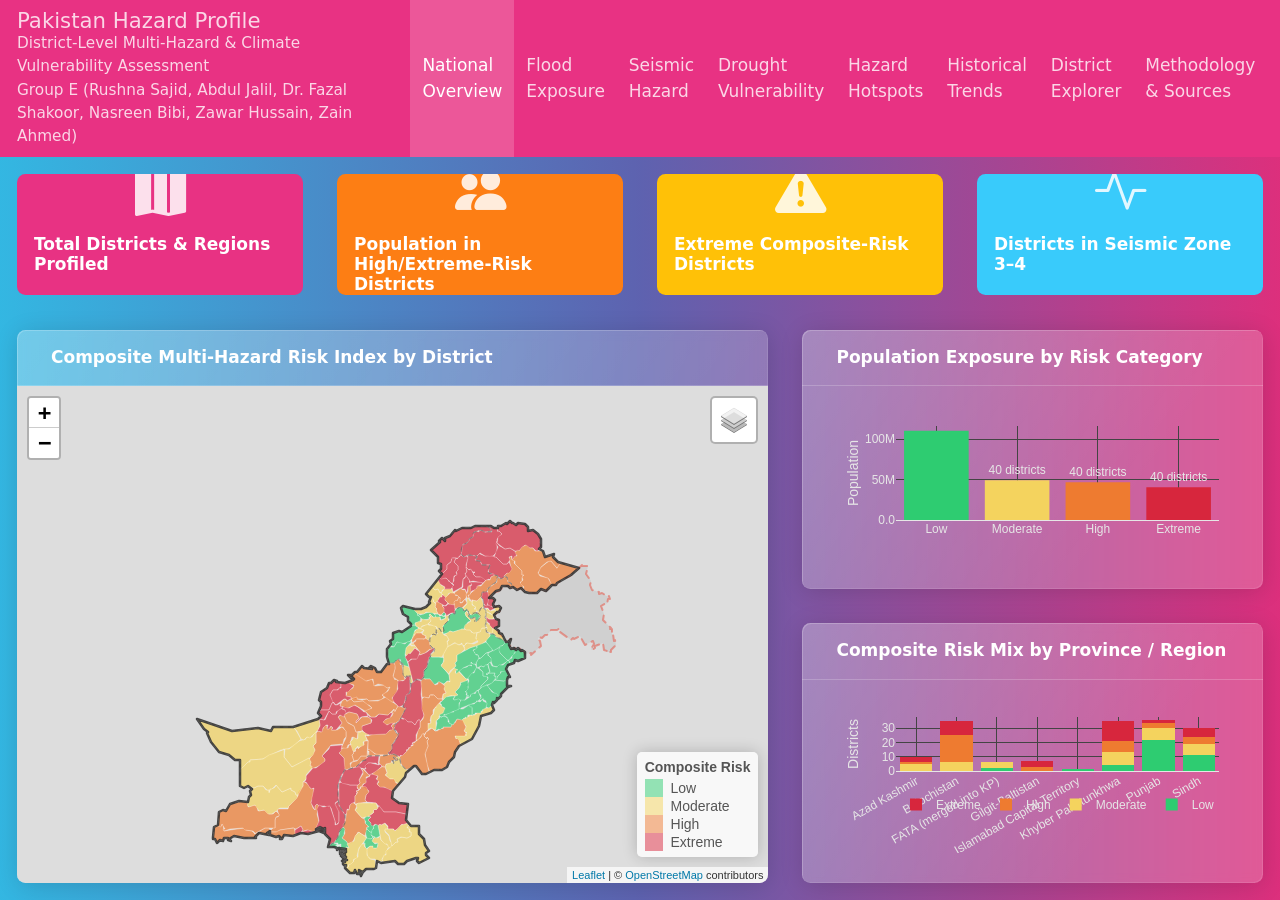
